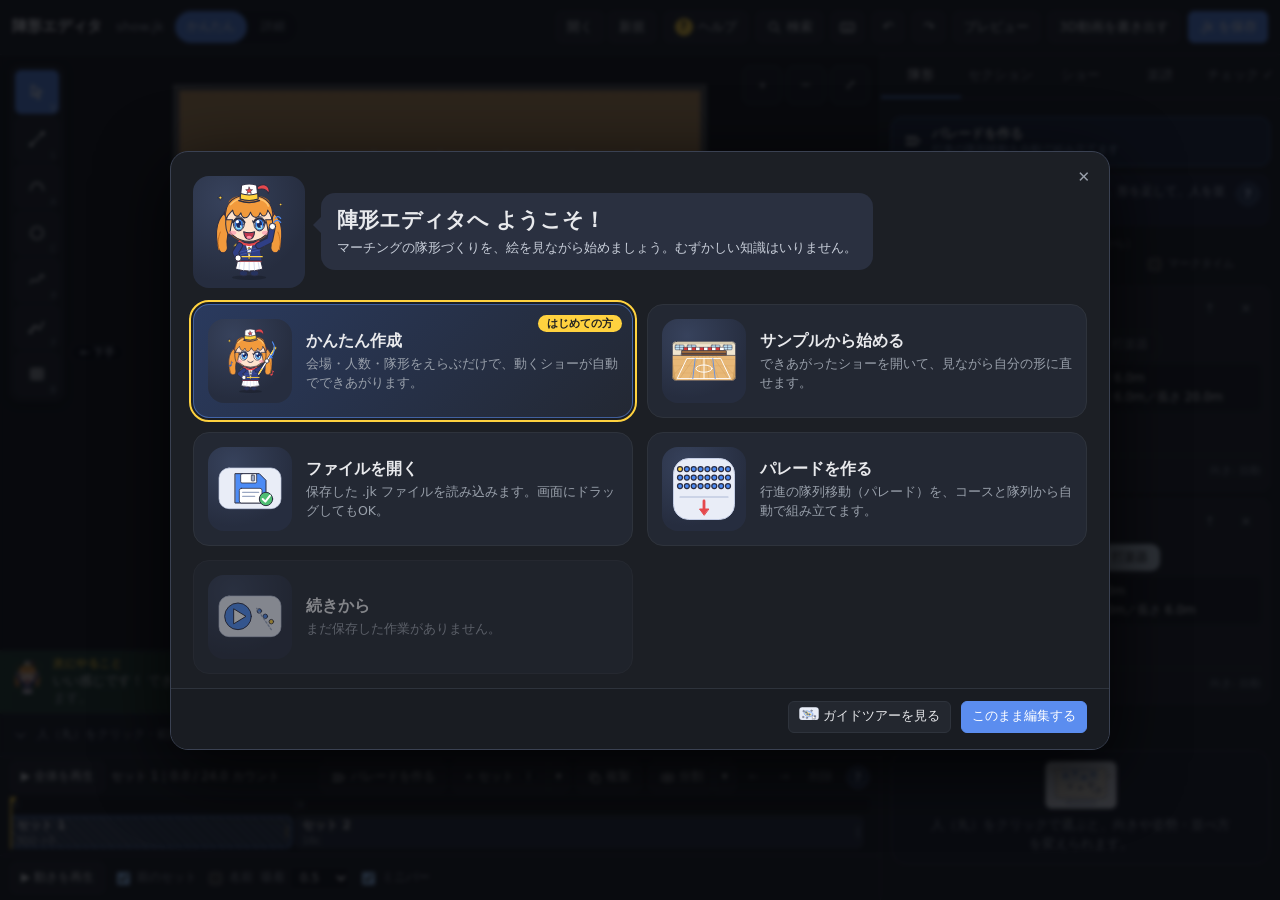
==== docs/index.html @ 0ec70a17 "Merge pull request #8 from daichingale/mobile スマホ対応" ====
<!doctype html>
<html lang="ja"><head><meta charset="utf-8"><meta name="viewport" content="width=device-width,initial-scale=1,viewport-fit=cover,interactive-widget=resizes-content">
<meta name="theme-color" content="#1c1f25"><meta name="color-scheme" content="dark">
<meta name="mobile-web-app-capable" content="yes"><meta name="apple-mobile-web-app-capable" content="yes">
<meta name="apple-mobile-web-app-status-bar-style" content="black-translucent"><meta name="apple-mobile-web-app-title" content="陣形">
<link rel="manifest" href="manifest.webmanifest"><link rel="icon" type="image/png" href="icons/icon-192.png"><link rel="apple-touch-icon" href="icons/apple-touch-icon.png">
<title>陣形エディタ</title>
<script>/* スマホ判定: 画面が狭い（760px以下）か、タッチ端末の横向き（高さ500px以下）なら html.mp を付ける。描画前に決めてちらつきを防ぐ */
(function(){var d=document.documentElement,q='(max-width:760px),(pointer:coarse) and (max-height:500px)',m=window.matchMedia?matchMedia(q):null;
function f(){var on=m?m.matches:innerWidth<=760;d.classList.toggle('mp',on);d.classList.toggle('mp-land',on&&innerWidth>innerHeight);}
f();if(m){if(m.addEventListener)m.addEventListener('change',f);else if(m.addListener)m.addListener(f);}addEventListener('resize',f);addEventListener('orientationchange',f);})();</script>
<style>
:root{--bg:#14161a;--panel:#1c1f25;--panel2:#23272f;--line:#2e333c;--fg:#e8e9ec;--mut:#99a0ab;--acc:#ffd23f;--bad:#ff6b6b;--ok:#6fdc8c;--blue:#5b8def}
*{box-sizing:border-box}
html,body{height:100%}
body{margin:0;background:var(--bg);color:var(--fg);font:13px/1.45 "Hiragino Sans","Noto Sans JP","Yu Gothic",system-ui,sans-serif;display:flex;flex-direction:column;overflow:hidden}
button,select,input,textarea{font:inherit;color:var(--fg)}
button{background:var(--panel2);border:1px solid var(--line);border-radius:6px;padding:4px 10px;cursor:pointer;white-space:nowrap}
button:hover{border-color:#556}
button.pri{background:var(--blue);border-color:var(--blue);color:#fff}
button.ghost{background:none;border-color:transparent;color:var(--mut);padding:2px 6px}
button.ghost:hover{color:var(--fg);border-color:var(--line)}
button[disabled]{opacity:.35;cursor:default}
input,select,textarea{background:#12141a;border:1px solid var(--line);border-radius:5px;padding:3px 6px}
input:focus,select:focus,textarea:focus{outline:none;border-color:var(--blue)}
input.num{width:64px}
label.f{display:flex;flex-direction:column;gap:2px;color:var(--mut);font-size:11px}
header{display:flex;align-items:center;gap:10px;padding:8px 12px;border-bottom:1px solid var(--line);background:var(--panel)}
header h1{font-size:15px;margin:0 6px 0 0;white-space:nowrap}
#fname{color:var(--mut)}
#status{font-size:12px;padding:2px 8px;border-radius:10px;background:#2a2e36;white-space:nowrap}
#status:empty{display:none}
#status.err{background:#3a1f22;color:var(--bad)}
#status.dirty{color:var(--acc)}
.sp{flex:1}
main{flex:1;display:grid;grid-template-columns:minmax(0,1fr) 400px;min-height:0}
#right{background:var(--panel);overflow:auto;min-height:0;border-left:1px solid var(--line);display:flex;flex-direction:column}
.sec-h{display:flex;align-items:center;justify-content:space-between;padding:10px 10px 6px;color:var(--mut);font-size:11px;font-weight:600;letter-spacing:.05em}
#center{display:flex;flex-direction:column;min-width:0;min-height:0}
#canvaswrap{flex:1;position:relative;min-height:0}
#svg{position:absolute;inset:6px;width:calc(100% - 12px);height:calc(100% - 12px);touch-action:none;user-select:none;-webkit-user-select:none}
#svg.drawing{cursor:crosshair}
#cbar{display:flex;gap:8px;align-items:center;padding:6px 10px;border-top:1px solid var(--line);background:var(--panel);font-size:12px;color:var(--mut)}
#cbar label{display:flex;align-items:center;gap:4px;white-space:nowrap}
#info{flex:1;color:var(--fg);overflow:hidden;white-space:nowrap;text-overflow:ellipsis;min-width:0}
.tabs{display:flex;align-items:stretch;border-bottom:1px solid var(--line);position:sticky;top:0;background:var(--panel);z-index:2}
.tabs button{flex:1;border:none;border-radius:0;background:none;padding:8px 2px;color:var(--mut);border-bottom:2px solid transparent}
.tabs button.on{color:var(--fg);border-bottom-color:var(--blue)}
.tabs .tsep{display:flex;align-items:center;padding:0 6px 0 8px;margin-left:4px;border-left:1px solid var(--line);color:#6b7280;font-size:10px;letter-spacing:.08em}
.tabs button.adv{flex:0 0 auto;padding:8px 10px}
.pane{display:none;padding:10px;flex:1;min-height:0}
.pane.on{display:block}
.row{display:flex;gap:8px;align-items:flex-end;flex-wrap:wrap;margin-bottom:8px}
.card{background:var(--panel2);border:1px solid var(--line);border-radius:8px;padding:8px;margin-bottom:8px}
.card.sel{border-color:var(--acc)}
.card.errc{border-color:var(--bad)}
.card.attr{border-style:dashed}
.card .top{display:flex;gap:6px;align-items:center;margin-bottom:6px}
.card .top select{flex:0 0 auto}
.card .top .cnt{flex:1;color:var(--mut);font-size:11px}
.card .top input.grp{flex:1;font-weight:600}
.chips{display:flex;gap:4px;flex-wrap:wrap;margin-bottom:6px}
.chip{font-size:11px;padding:1px 7px;border-radius:9px;border:1px solid var(--line);cursor:pointer;color:var(--mut)}
.chip.on{color:#111;border-color:transparent}
.sum{background:#1a1d23;border-radius:6px;padding:5px 8px;margin-bottom:6px;font-size:12px;line-height:1.55}
.sum .k{color:var(--mut);margin-right:4px}
.sum .mut{color:var(--mut)}
.params{display:grid;grid-template-columns:repeat(4,1fr);gap:6px;margin-bottom:6px}
.params label.f input{width:100%}
.params .pt{grid-column:span 2;display:flex;gap:4px;align-items:flex-end}
.params .pt label.f{flex:1}
.xfc{display:flex;gap:6px;align-items:center;margin-bottom:4px;font-size:12px;background:#2b3140;border-radius:12px;padding:2px 4px 2px 10px}
.xfc .xl{flex:1}
.xfc .stp{display:flex;gap:2px}
.xfc .stp button{padding:0 7px;min-width:24px;line-height:20px;border-radius:10px}
.xfadd{display:flex;gap:4px;margin-bottom:6px}
.opts{display:flex;gap:6px;align-items:flex-end;flex-wrap:wrap}
.note{color:#7f8794;font-size:11px;margin-bottom:4px}
table.t{width:100%;border-collapse:collapse}
table.t td,table.t th{padding:3px 4px;border-bottom:1px solid var(--line);text-align:left}
table.t th{color:var(--mut);font-weight:500;font-size:11px}
table.t input{width:100%}
.pcard{border:1px solid var(--line);border-radius:8px;padding:8px;margin-bottom:10px;background:#1a1d23}
.pcard textarea.score{width:100%;min-height:96px;margin-top:6px;font:12px/1.55 ui-monospace,Menlo,Consolas,monospace;resize:vertical;white-space:pre;tab-size:2}
.tokpal{display:flex;flex-direction:column;gap:3px;margin-top:6px}.tokpal .pg{display:flex;flex-wrap:wrap;align-items:center;gap:3px}.tokpal i{font-style:normal;color:var(--mu,#8a93a0);font-size:11px;width:44px;flex:none;white-space:nowrap}.tokpal button{padding:2px 8px;min-width:26px;height:24px;white-space:nowrap;font:12px ui-monospace,Menlo,Consolas,monospace}
.pstaff{overflow-x:auto;background:#101216;border-radius:6px;margin-top:6px}
.perr{color:#ffb3b3;font-size:12px;margin-top:4px;white-space:pre-wrap}
#code{width:100%;height:calc(100vh - 190px);font:12px/1.5 ui-monospace,Menlo,Consolas,monospace;resize:none;white-space:pre;tab-size:2}
#codeerr{color:var(--bad);font-size:12px;min-height:18px;margin-bottom:6px}
.warn{font-size:12px;padding:5px 7px;border-radius:5px;margin-bottom:4px;background:#2a1f22;cursor:pointer;border-left:3px solid var(--bad)}
.warn:hover{background:#3a2629}
.warn b{color:var(--bad);margin-right:4px}
#errbanner{position:absolute;left:60px;right:12px;top:10px;background:#3a1f22ee;color:#ffb3b3;border:1px solid var(--bad);border-radius:6px;padding:6px 10px;display:none;z-index:3;font-size:12px}
#vprog{width:120px;display:none}
.ind td input{width:64px}
.indrow{display:flex;gap:6px;align-items:center;padding:3px 4px;border-radius:5px;font-size:12px;cursor:pointer}
.indrow.on{background:#26324a}
.indrow b{min-width:34px}
.indrow .d{flex:1;color:var(--mut);overflow:hidden;text-overflow:ellipsis;white-space:nowrap}
.hint{color:var(--mut);font-size:11px;line-height:1.6}
kbd{background:#2a2e36;border-radius:3px;padding:0 4px;font-size:11px}
details.adv{margin:6px 0 0;border-top:1px solid var(--line);padding-top:4px}
details.adv>summary{cursor:pointer;color:var(--mut);font-size:12px;padding:2px 0;list-style:none;display:flex;gap:6px;align-items:center}
details.adv>summary::-webkit-details-marker{display:none}
details.adv>summary::before{content:"▸";font-size:10px;width:10px}
details.adv[open]>summary::before{content:"▾"}
details.adv>summary .dsum{margin-left:auto;color:#7f8794;font-size:11px}
details.adv>div{padding:6px 0 2px}
/* 動き（スライダ） */
.mrow{display:grid;grid-template-columns:62px 1fr 78px 40px;gap:6px;align-items:center;margin-bottom:2px;font-size:12px}
.mrow .ml{color:var(--mut)}
.mrow input[type=range]{width:100%;padding:0;background:none;border:none;accent-color:var(--blue)}
.mrow output{color:var(--fg);font-size:12px;text-align:right;white-space:nowrap}
.mrow button{padding:0 4px;font-size:11px}
.mviz{display:flex;gap:10px;align-items:center;margin:4px 0 6px;font-size:11px;color:var(--mut)}
.mviz svg{display:block}
/* 向き・姿勢 */
.compass{display:grid;grid-template-columns:repeat(3,30px);grid-auto-rows:30px;gap:3px}
.compass button{padding:0;font-size:15px;line-height:1;border-radius:7px}
.compass button.on,.pal button.on,.seg button.on,.fxx button.on{background:var(--blue);border-color:var(--blue);color:#fff}
.compass .mid{display:flex;align-items:center;justify-content:center;color:var(--mut);font-size:10px}
.fxrow{display:flex;gap:14px;align-items:flex-start;flex-wrap:wrap}
.fxx{display:flex;flex-direction:column;gap:3px}
.fxx button{padding:1px 8px;font-size:11px;text-align:left}
.fxl{font-size:11px;color:var(--mut);margin:0 0 3px}
.pal{display:grid;grid-template-columns:repeat(5,52px);gap:3px}
.pal button{display:flex;flex-direction:column;align-items:center;gap:0;padding:2px 0 1px;font-size:10px;line-height:1.2;border-radius:7px}
.pal svg{width:28px;height:28px;stroke:currentColor;fill:none;stroke-width:2;stroke-linecap:round;stroke-linejoin:round}
.seg{display:flex;flex-wrap:wrap;gap:3px;margin-bottom:4px}
.seg button{padding:2px 8px;font-size:11px;border-radius:12px}
.segl{font-size:11px;color:var(--mut);margin:4px 0 2px}
/* キャンバス上のUI */
#tools{position:absolute;left:10px;top:10px;display:flex;flex-direction:column;gap:3px;background:#1c1f25ee;border:1px solid var(--line);border-radius:9px;padding:4px;z-index:3;box-shadow:0 2px 10px #0006}
#tools button{width:34px;height:34px;padding:0;display:flex;flex-direction:column;align-items:center;justify-content:center;font-size:10px;line-height:1.05;border-radius:6px;position:relative}
#tools button svg{width:18px;height:18px;stroke:currentColor;fill:none;stroke-width:1.8;stroke-linecap:round;stroke-linejoin:round}
#tools button .kb{position:absolute;right:2px;bottom:0;font-size:8px;color:#7f8794}
#tools button.on{background:var(--blue);border-color:var(--blue);color:#fff}
#tools button.on .kb{color:#dbe6ff}
#glabel{position:absolute;display:none;background:#000c;color:#fff;border-radius:5px;padding:2px 7px;font-size:12px;pointer-events:none;z-index:5;white-space:nowrap}
/* 選んだ人への操作バー: 画面（フィールド）の外、タイムラインのすぐ上に1行で置く。フィールドは覆わない */
#selbar{flex:0 0 auto;display:flex;align-items:center;gap:4px;min-height:38px;padding:3px 8px 3px 6px;border-top:1px solid var(--line);border-left:3px solid var(--blue);background:#1a1e27;overflow-x:auto;overflow-y:hidden;scrollbar-width:thin;white-space:nowrap}
#selbar.none{border-left-color:transparent}
#selbar .lbl{color:#cfe0ff;font-size:12px;margin:0 4px 0 2px;flex:none;cursor:default}
#selbar .acts{display:flex;align-items:center;gap:3px;flex:1 1 auto;min-width:0}
#selbar.none .acts,#selbar.col .acts{display:none}
#selbar .hintx{display:none;color:var(--mut);font-size:12px;overflow:hidden;text-overflow:ellipsis}
#selbar.none .hintx,#selbar.col .hintx.c{display:inline}
#selbar .ib{width:32px;height:30px;padding:0;display:inline-flex;align-items:center;justify-content:center;border-radius:7px;flex:none;position:relative;gap:0}
#selbar .ib svg{width:17px;height:17px;stroke:currentColor;fill:none;stroke-width:1.8;stroke-linecap:round;stroke-linejoin:round;pointer-events:none}
#selbar .ib .ic{pointer-events:none}
#selbar .ib.dd{width:46px;gap:1px}
#selbar .ib.dd::after{content:"";width:0;height:0;border:3.5px solid transparent;border-top:4.5px solid #8b94a6;border-bottom:0;margin-left:1px;margin-top:1px}
#selbar .ib.dd.open{background:#2b3345;border-color:var(--blue)}
#selbar .ib.tg{width:24px;height:26px;background:none;border-color:transparent;color:var(--mut)}
#selbar .ib.tg svg{transition:transform .15s}
#selbar.col .ib.tg svg{transform:rotate(-90deg)}
#selbar .ib.dg{color:#ff9d9d}
#selbar .vs{width:1px;height:18px;background:var(--line);margin:0 3px;flex:none}
#selbar .sp{flex:1}
#selbar .qh{order:99;margin-left:auto;flex:none}
#selbar .arrs{display:flex;gap:3px}
#selbar.narrow .arrs,#selbar:not(.narrow) #selarr{display:none}
#selbar button[disabled]{opacity:.35}
#selbar.narrow{gap:2px}
#selbar.narrow .acts{gap:2px}
#selbar.narrow .ib{width:28px}
#selbar.narrow .ib.dd{width:38px}
#selbar.narrow .ib.tg{width:22px}
#selbar.narrow .vs{margin:0 1px}
#selbar.narrow .lbl{font-size:11.5px;margin:0 2px 0 0}
#selbar.narrow .lbl .u{display:none}
#tltime{min-width:0;overflow:hidden;text-overflow:ellipsis;white-space:nowrap}
#pop,#whopop,#ctx{position:absolute;display:none;background:#1c1f25;border:1px solid #3a4152;border-radius:9px;padding:8px;z-index:20;box-shadow:0 6px 24px #000a}
#ctx{position:fixed;min-width:170px;padding:4px}
#pop{position:fixed;max-width:calc(100vw - 16px)}
#ctx .mi{display:block;width:100%;text-align:left;border:none;background:none;padding:5px 10px;border-radius:5px}
#ctx .mi:hover{background:#2b3140}
#ctx .mi[disabled]{opacity:.35}
#ctx .mh{color:var(--mut);font-size:11px;padding:3px 10px}
#ctx .ms{height:1px;background:var(--line);margin:3px 0}
#ctx .arr{display:flex;flex-wrap:wrap;gap:4px;padding:4px 8px;max-width:240px}
#ctx .pw{padding:4px 8px}
#whopop{min-width:220px}
#whopop .chips{margin-bottom:8px}
#whopop .chip{font-size:12px;padding:2px 9px}
/* タイムライン */
#timeline{border-top:1px solid var(--line);background:var(--panel);padding:4px 10px 6px}
#tlbar{display:flex;align-items:center;gap:6px;margin-bottom:4px;font-size:12px;color:var(--mut)}
#tlbar .vs{width:1px;height:16px;background:var(--line);margin:0 2px}
#tltime{color:var(--fg);min-width:150px}
#tltrack{position:relative;height:52px;overflow:hidden;user-select:none;-webkit-user-select:none;touch-action:none}
#tlruler{position:absolute;left:0;right:0;top:0;height:16px;cursor:col-resize;background:#16181d;border-radius:4px}
#tlruler .tk{position:absolute;top:2px;font-size:9px;color:#6b7280;border-left:1px solid #444b57;padding-left:2px;height:12px;line-height:12px;pointer-events:none}
#playhead{position:absolute;top:0;bottom:0;width:2px;margin-left:-1px;background:var(--acc);pointer-events:none;z-index:3}
#playhead::before{content:"";position:absolute;top:0;left:-5px;border:6px solid transparent;border-top:8px solid var(--acc);border-bottom:0}
.tlb{position:absolute;top:19px;height:32px;border-radius:5px;background:#2b3140;border:1px solid #3a4152;overflow:hidden;cursor:pointer;padding:1px 6px 0;font-size:11px;line-height:1.3;white-space:nowrap}
.tlb.cur{border-color:var(--blue);background:#26324a}
.tlb b{font-size:12px}
.tlb .m{color:var(--mut);font-size:10px}
.tlb .w{color:var(--bad);font-size:10px;margin-left:3px}
.tlb .hold{position:absolute;right:0;top:0;bottom:0;background:repeating-linear-gradient(45deg,#ffffff2e 0 3px,transparent 3px 6px);pointer-events:none}
.tlb .edge{position:absolute;right:0;top:0;bottom:0;width:9px;cursor:ew-resize;z-index:2}
.tlb .edge::after{content:"";position:absolute;right:3px;top:9px;bottom:9px;width:2px;border-radius:1px;background:#7f8ba3;opacity:.55}
.tlb .edge:hover,.tlb .edge.on{background:#5b8def66}
.tlb .edge:hover::after{opacity:1;background:#cfe0ff}
.tlb .hedge{width:7px}
.tlb .hedge::after{background:#d6b25e}
#tltip{position:fixed;display:none;z-index:200;background:#0b0d12;color:#fff;border:1px solid var(--blue);border-radius:6px;padding:2px 9px;font-size:13px;font-weight:600;pointer-events:none;white-space:nowrap;box-shadow:0 3px 12px #000a}
#qsedit{position:fixed;z-index:150;background:#1c1f25;border:1px solid #3a4152;border-radius:10px;padding:10px 12px;box-shadow:0 8px 28px #000c;display:grid;gap:7px;min-width:210px}
#qsedit .qh2{font-weight:600;font-size:12px;color:#cfe0ff}
#qsedit label{display:flex;align-items:center;justify-content:space-between;gap:10px;font-size:12px;color:var(--mut)}
#qsedit label.off{opacity:.45}
#qsedit input{width:84px;padding:4px 6px;text-align:right}
#qsedit input.bad{border-color:var(--bad);background:#3a1f22}
#qsedit .qbt{display:flex;justify-content:flex-end;gap:6px;margin-top:2px}
.splitbtn{display:inline-flex}
.splitbtn #addset{border-top-right-radius:0;border-bottom-right-radius:0;border-right:none}
.splitbtn #addset small{margin-left:5px;font-size:10px;color:var(--mut);border:1px solid #3a4152;border-radius:8px;padding:0 5px;background:#15181e}
.splitbtn #addset small:empty{display:none}
.splitbtn .caret{border-top-left-radius:0;border-bottom-left-radius:0;padding:4px 7px}
.arrpop{display:grid;grid-template-columns:repeat(3,64px);gap:5px;margin-top:6px}
.arrpop button{display:flex;flex-direction:column;align-items:center;gap:2px;padding:5px 2px;font-size:11px}
.arrpop svg{width:22px;height:22px;stroke:currentColor;fill:none;stroke-width:1.8;stroke-linecap:round;stroke-linejoin:round}
/* モーダル */
#modalbg{position:fixed;inset:0;background:#0009;display:none;align-items:center;justify-content:center;z-index:100}
#modal{background:var(--panel);border:1px solid #3a4152;border-radius:10px;padding:16px 18px;min-width:300px;max-width:460px;box-shadow:0 10px 40px #000c}
#modal .mt{font-weight:600;margin-bottom:8px}
#modal .mb{color:var(--fg);white-space:pre-wrap;margin-bottom:14px}
#modal .mbt{display:flex;gap:8px;justify-content:flex-end}
.projectstate[hidden]{display:none}
.projectstate{display:flex;flex-wrap:wrap;gap:4px 10px;color:var(--mut);font-size:11px}
.project-dialog{width:min(460px,calc(100% - 24px));max-height:calc(100% - 24px);overflow:auto;border:1px solid var(--line);border-radius:10px;background:var(--panel);color:var(--fg);padding:16px}
.project-dialog::backdrop{background:#0009}
.project-dialog h2{font-size:16px;margin:0 0 12px}
.project-dialog h3{font-size:13px;margin:12px 0 6px}
.project-dialog label{display:grid;gap:4px;margin:8px 0}
.project-dialog input,.project-dialog textarea{width:100%;padding:6px}
.project-dialog textarea{min-height:62px;resize:vertical}
.project-dialog output{display:block;margin-top:6px;color:var(--acc)}
.project-dialog footer{display:flex;justify-content:flex-end;margin-top:12px}
.project-dialog li{margin:6px 0;overflow-wrap:anywhere}
.project-dialog li button{white-space:normal;text-align:left}
.project-actions{display:flex;gap:6px;flex-wrap:wrap}
#localbtns{display:flex;flex-wrap:wrap;gap:4px}
/* スマホ（幅760px以下）の配置は src/mobile.css に移した */
/* __UX_CSS_BEGIN__ */
/* ===== 初心者向けUI（かんたんモード・ようこそ・ウィザード・ツアー・ヘルプ） ===== */
:root{--card:#232833;--card2:#2a3040;--soft:#2b3345;--acc2:#ffe27a;--r:12px;--tr:.16s ease}
.ic{display:inline-block;vertical-align:middle;flex:none}
.ic.ph{color:#8a94a6}
.ic.fb svg{width:100%;height:100%;stroke:currentColor;fill:none;stroke-width:2;stroke-linecap:round;stroke-linejoin:round}
button,summary,.chip,.wcard{transition:background var(--tr),border-color var(--tr),color var(--tr),transform var(--tr),box-shadow var(--tr)}
:focus-visible{outline:2px solid var(--acc);outline-offset:2px}
.sr{position:absolute;width:1px;height:1px;overflow:hidden;clip:rect(0 0 0 0)}

/* --- ヘッダー --- */
.modesw{display:inline-flex;border:1px solid var(--line);border-radius:999px;padding:2px;background:#15181e;gap:2px}
.modesw button{border:none;background:none;border-radius:999px;padding:3px 12px;color:var(--mut);font-size:12px}
.modesw button.on{background:var(--blue);color:#fff}
#helpbtn,#homebtn{display:inline-flex;align-items:center;gap:5px}
#helpbtn .q{display:inline-grid;place-items:center;width:18px;height:18px;border-radius:50%;background:var(--acc);color:#222;font-weight:700;font-size:12px}
header{flex-wrap:wrap;gap:6px 8px}

/* --- かんたんモード --- */
body.easy .tabs button[data-p="pcode"],body.easy .tabs .tsep,body.easy #drafthistory,body.easy #projectsync,body.easy #vcam,body.easy #projectstate,
body.easy details.adv[data-dk$=":num"],body.easy #pset .params,body.easy #psec td:first-child,body.easy #psec th:first-child,
body.easy #pshow .hint,body.easy #pshow [data-adv],body.easy #pset > .hint{display:none!important}
body.easy button{min-height:32px}
body.easy #tools button{width:44px;height:44px}
body.easy .tabs button{padding:11px 4px}
body.easy .chip{padding:4px 11px;font-size:12px}
body.easy #selbar .ib{min-height:36px;height:36px}
body.easy #selbar:not(.narrow) .ib.dd{width:52px}
body.easy #selbar.narrow .ib.dd{width:42px}
body.easy .card .top button.ghost{min-width:30px;min-height:30px}
body.easy .compass{grid-template-columns:repeat(3,38px);grid-auto-rows:38px}
body:not(.easy) #nextbar{display:none}
body.easy .advonly{display:none}

/* --- 次にやること --- */
#nextbar{display:flex;align-items:center;gap:10px;padding:6px 12px;border-top:1px solid var(--line);background:linear-gradient(90deg,#26304a,#1f2430);min-height:48px}
#nextbar .nb-ic{flex:none}
#nextbar .nb-t{flex:1;min-width:0;line-height:1.35}
#nextbar .nb-t b{display:block;font-size:11px;color:var(--acc);letter-spacing:.06em}
#nextbar .nb-m{font-size:13px;color:var(--fg)}
#nextbar .nb-b{display:flex;gap:6px;flex-wrap:wrap;justify-content:flex-end}
#nextbar.warn{background:linear-gradient(90deg,#4a2a30,#2a2024)}
#nextbar.ok{background:linear-gradient(90deg,#254033,#1f2a28)}

/* --- 会場ラベル（上手・下手・客席） --- */
#sides{position:absolute;inset:6px;pointer-events:none;z-index:1;display:none}
#sides.on{display:block}
#sides span{position:absolute;font-size:11px;color:#dfe6f3;background:#0a0d14b0;border:1px solid #ffffff22;border-radius:999px;padding:1px 9px;white-space:nowrap}
#sides .l{left:64px;top:50%;transform:translateY(-50%)}
#sides .r{right:6px;top:50%;transform:translateY(-50%)}
#sides .b{left:50%;bottom:6px;transform:translateX(-50%)}
#zoomctl{position:absolute;right:10px;top:10px;display:flex;gap:4px;z-index:3}
#zoomctl button{width:32px;height:32px;padding:0;border-radius:8px;background:#1c1f25ee}
body.easy #zoomctl button{width:40px;height:40px}

/* --- ダイアログ共通 --- */
dialog.uxdlg{border:1px solid #3a4152;border-radius:18px;background:var(--panel);color:var(--fg);padding:0;box-shadow:0 18px 70px #000c;max-width:calc(100vw - 20px);max-height:calc(100vh - 20px);width:min(940px,calc(100vw - 20px));overflow:hidden}
dialog.uxdlg[open]{display:flex;flex-direction:column;animation:uxin .22s ease}
dialog.uxdlg::backdrop{background:#05070bcc;backdrop-filter:blur(2px)}
@keyframes uxin{from{opacity:0;transform:translateY(10px) scale(.985)}to{opacity:1;transform:none}}
.ux-head{display:flex;align-items:center;gap:14px;padding:16px 22px 10px}
.ux-head h2{margin:0;font-size:20px;line-height:1.3}
.ux-head p{margin:2px 0 0;color:var(--mut);font-size:13px}
.ux-head .x{margin-left:auto;align-self:flex-start}
.uxdlg .x.abs{position:absolute;right:12px;top:10px;z-index:2;font-size:15px}
.ux-body{padding:8px 22px 14px;overflow:auto;flex:1;min-height:0}
.ux-foot{display:flex;align-items:center;gap:10px;padding:12px 22px 16px;border-top:1px solid var(--line);background:#191c22}
.ux-foot .sp{flex:1}
.bigbtn{padding:9px 20px;font-size:14px;border-radius:10px;min-height:40px}
.illu{display:grid;place-items:center;background:radial-gradient(circle at 30% 20%,#37425c,#262d3f 70%);border-radius:16px;flex:none}

/* --- ようこそ --- */
.wcards{display:grid;grid-template-columns:repeat(2,minmax(0,1fr));gap:14px}
.wcard{display:flex;gap:14px;align-items:center;text-align:left;padding:14px;border-radius:16px;background:var(--card);border:1px solid var(--line);white-space:normal;color:var(--fg);min-height:116px;position:relative}
.wcard:hover:not([disabled]){border-color:#5b8def;background:var(--card2);transform:translateY(-2px);box-shadow:0 8px 22px #0006}
.wcard.main{border-color:#5b8def88;background:linear-gradient(135deg,#2a3a5e,#232833)}
.wcard .illu{width:84px;height:84px}
.wcard h3{margin:0 0 3px;font-size:16px}
.wcard p{margin:0;color:var(--mut);font-size:12.5px;line-height:1.5}
.wcard .badge{position:absolute;right:10px;top:10px;background:var(--acc);color:#222;font-size:11px;font-weight:700;border-radius:999px;padding:1px 9px}
.wcard[disabled]{opacity:.5}
.welhead{display:flex;gap:16px;align-items:center;padding:6px 0 16px}
.welhead .bubble{background:var(--card2);border-radius:14px;padding:12px 16px;position:relative}
.welhead .bubble::before{content:"";position:absolute;left:-8px;top:24px;border:8px solid transparent;border-right-color:var(--card2);border-left:0}
.welhead h2{margin:0 0 3px;font-size:21px}.welhead p{margin:0;color:#c9cfda}

/* --- サンプルギャラリー --- */
.exgrid{display:grid;grid-template-columns:repeat(auto-fill,minmax(210px,1fr));gap:12px}
.excard{padding:8px 8px 10px;border-radius:14px;background:var(--card);border:1px solid var(--line);text-align:left;white-space:normal;display:flex;flex-direction:column;gap:6px;color:var(--fg)}
.excard:hover{border-color:#5b8def;transform:translateY(-2px);background:var(--card2)}
.excard .th{aspect-ratio:3/2;background:#10131a;border-radius:10px;overflow:hidden;display:grid;place-items:center}
.excard .th svg{width:100%;height:100%}
.excard b{font-size:13.5px}.excard span{font-size:11.5px;color:var(--mut);line-height:1.45}
.excard .th.load{color:var(--mut);font-size:11px}

/* --- ウィザード --- */
.wz-dots{display:flex;gap:8px;align-items:center}
.wz-dots i{width:10px;height:10px;border-radius:50%;background:#3a4152;transition:all .2s}
.wz-dots i.on{background:var(--blue);width:26px;border-radius:6px}
.wz-dots i.done{background:#6fdc8c}
.wz-steplab{font-size:12px;color:var(--mut);margin-left:6px}
.opts-grid{display:grid;gap:12px}
.g4{grid-template-columns:repeat(4,minmax(0,1fr))}.g3{grid-template-columns:repeat(3,minmax(0,1fr))}.g2{grid-template-columns:repeat(2,minmax(0,1fr))}
.pick{display:flex;flex-direction:column;align-items:center;gap:6px;padding:12px 8px;border-radius:16px;background:var(--card);border:2px solid transparent;text-align:center;white-space:normal;color:var(--fg);position:relative}
.pick:hover{background:var(--card2);transform:translateY(-2px)}
.pick[aria-checked="true"],.pick.on{border-color:var(--blue);background:#27365a;box-shadow:0 0 0 3px #5b8def33}
.pick b{font-size:14px}.pick span.d{font-size:11.5px;color:var(--mut);line-height:1.45}
.pick .illu{width:100%;aspect-ratio:4/3;max-height:130px}
.pick .chk{position:absolute;right:8px;top:8px;width:22px;height:22px;border-radius:50%;background:var(--blue);color:#fff;display:none;place-items:center;font-size:13px}
.pick[aria-checked="true"] .chk,.pick.on .chk{display:grid}
.presets{display:grid;grid-template-columns:repeat(4,minmax(0,1fr));gap:10px;margin-bottom:12px}
.presets .pick{flex-direction:row;text-align:left;padding:8px 10px;gap:8px}
.presets .pick .illu{width:44px;height:44px;border-radius:12px}
.presets .pick b{display:block;font-size:13px}
.igroup{margin:12px 0 4px;font-size:12px;color:var(--mut);letter-spacing:.05em;font-weight:600}
.igrid{display:grid;grid-template-columns:repeat(auto-fill,minmax(128px,1fr));gap:8px}
.icell{display:flex;flex-direction:column;align-items:center;gap:2px;padding:8px 6px 6px;border-radius:14px;background:var(--card);border:1px solid var(--line);text-align:center}
.icell.has{border-color:var(--blue);background:#27365a}
.icell .nm{font-size:11.5px;line-height:1.25;min-height:29px;display:flex;align-items:center}
.icell .illu{width:52px;height:52px;border-radius:12px}
.stp{display:flex;align-items:center;gap:6px;margin-top:2px}
.stp button{width:30px;height:30px;padding:0;border-radius:50%;font-size:16px;line-height:1}
.stp output{min-width:24px;font-weight:700;font-size:15px;text-align:center}
.totalbar{position:sticky;bottom:0;margin-top:12px;display:flex;align-items:center;gap:10px;padding:8px 12px;background:#202637f2;border:1px solid var(--line);border-radius:12px;font-size:13px}
.totalbar b{font-size:18px;color:var(--acc)}
.totalbar span{white-space:nowrap}
.totalbar #wzsecs{white-space:normal;flex:1;text-align:right}
.flowstrip{display:flex;gap:8px;align-items:stretch;padding:10px;border-radius:14px;background:#191d27;border:1px dashed #3a4152;min-height:118px;margin-bottom:12px;overflow-x:auto}
.flowstrip .empty{margin:auto;color:var(--mut);font-size:13px}
.flowitem{flex:0 0 118px;display:flex;flex-direction:column;gap:3px;background:var(--card);border-radius:12px;padding:5px;border:1px solid var(--line);position:relative;cursor:grab}
.flowitem.drag{opacity:.4}.flowitem.over{border-color:var(--acc)}
.flowitem .th{aspect-ratio:3/2;background:#10131a;border-radius:8px}
.flowitem .th svg{width:100%;height:100%}
.flowitem .no{position:absolute;left:-6px;top:-6px;width:22px;height:22px;border-radius:50%;background:var(--acc);color:#222;font-weight:700;display:grid;place-items:center;font-size:12px}
.flowitem .nm{font-size:11.5px;text-align:center}
.flowitem .mv{display:flex;justify-content:center;gap:2px}.flowitem .mv button{padding:0 6px;min-height:22px;font-size:11px}
.fgrid{display:grid;grid-template-columns:repeat(auto-fill,minmax(132px,1fr));gap:10px}
.fcard{display:flex;flex-direction:column;gap:4px;padding:6px;border-radius:14px;background:var(--card);border:2px solid transparent;text-align:center;white-space:normal;color:var(--fg);position:relative}
.fcard:hover{background:var(--card2);transform:translateY(-2px)}
.fcard.on{border-color:var(--blue);background:#27365a}
.fcard .th{aspect-ratio:3/2;background:#10131a;border-radius:9px;overflow:hidden}
.fcard .th svg{width:100%;height:100%}
.fcard b{font-size:12.5px;display:flex;gap:4px;align-items:center;justify-content:center}
.fcard small{font-size:10.5px;color:var(--mut);line-height:1.35}
.fcard .no{position:absolute;right:6px;top:6px;width:22px;height:22px;border-radius:50%;background:var(--blue);color:#fff;font-weight:700;display:none;place-items:center;font-size:12px;z-index:1}
.fcard.on .no{display:grid}
.bpmbox{display:flex;gap:22px;align-items:center;flex-wrap:wrap;padding:14px;border-radius:16px;background:var(--card)}
.bpmnum{font-size:56px;font-weight:800;line-height:1;color:var(--acc);min-width:150px;text-align:center}
.bpmnum small{font-size:14px;color:var(--mut);display:block;font-weight:400}
.bpmbox input[type=range]{width:100%;height:34px;accent-color:var(--blue);padding:0;background:none;border:none}
.bpmbox>div:nth-child(2){flex:2 1 320px}
.pulse{width:26px;height:26px;border-radius:50%;background:var(--acc);animation:pulse var(--bt,.5s) ease-in-out infinite alternate}
@keyframes pulse{from{transform:scale(.6);opacity:.5}to{transform:scale(1);opacity:1}}
.cntpick{display:grid;grid-template-columns:repeat(4,minmax(0,1fr));gap:10px;margin-top:10px}
.cntpick .pick{padding:10px 6px}.cntpick .pick b{font-size:22px}
.sumcard{display:grid;grid-template-columns:auto 1fr;gap:6px 14px;background:var(--card);border-radius:14px;padding:12px 16px;font-size:13px}
.sumcard dt{color:var(--mut)}.sumcard dd{margin:0}
.minis{display:flex;gap:6px;flex-wrap:wrap}.minis .th{width:76px;aspect-ratio:3/2;background:#10131a;border-radius:6px;overflow:hidden}.minis .th svg{width:100%;height:100%}
.nameinp{width:100%;font-size:16px;padding:8px 10px;border-radius:10px}
.mascot-say{display:flex;gap:12px;align-items:center;margin-bottom:12px;color:#d6dbe6;font-size:13.5px}
.mascot-say .bubble{background:var(--card2);padding:8px 14px;border-radius:14px}
.wzerr{color:#ffb3b3;background:#3a1f22;border-radius:10px;padding:8px 12px;margin-top:10px;font-size:13px}
.working{display:grid;place-items:center;gap:10px;padding:40px 0;text-align:center}
.working .ic{animation:bob 1s ease-in-out infinite alternate}
@keyframes bob{from{transform:translateY(0)}to{transform:translateY(-8px)}}

/* --- ポップオーバー（隊形パレット・楽器） --- */
.uxpop{position:fixed;z-index:60;background:#1d212b;border:1px solid #3d4559;border-radius:14px;padding:12px;box-shadow:0 12px 40px #000b;max-height:min(78vh,640px);overflow:auto;animation:uxin .14s ease}
.uxpop h4{margin:2px 2px 8px;font-size:12px;color:var(--mut);letter-spacing:.05em}
.uxpop h4:not(:first-child){margin-top:14px}
.pgrid{display:grid;grid-template-columns:repeat(3,minmax(0,1fr));gap:8px}
.pgrid.w4{grid-template-columns:repeat(4,minmax(0,1fr))}
.pbtn{display:flex;flex-direction:column;align-items:center;gap:3px;padding:8px 4px;border-radius:12px;background:var(--card);border:1px solid var(--line);font-size:12px;white-space:normal;text-align:center;line-height:1.3}
.pbtn:hover:not([disabled]),.pbtn:focus-visible{border-color:var(--blue);background:#27365a}
.pbtn.on{border-color:var(--blue);background:#27365a}
.pbtn .th{width:100%;aspect-ratio:3/2;background:#10131a;border-radius:8px;overflow:hidden}.pbtn .th svg{width:100%;height:100%}
.pbtn small{color:var(--mut);font-size:10.5px}

/* --- アイコンボタン列（向き・姿勢…） --- */
.irow{display:flex;flex-wrap:wrap;gap:5px;margin-bottom:6px}
.ibtn{display:flex;flex-direction:column;align-items:center;gap:1px;padding:4px 4px 3px;min-width:54px;border-radius:10px;font-size:10.5px;line-height:1.2;white-space:normal}
.ibtn.on{background:var(--blue);border-color:var(--blue);color:#fff}
.ibtn .ic{color:inherit}
body.easy .ibtn{min-width:62px;padding:6px 4px 4px;font-size:11px}
.fxl{display:flex;align-items:center;gap:6px}

/* --- セクション表 --- */
.instbtn{display:flex;align-items:center;gap:8px;padding:4px 10px 4px 5px;border-radius:12px;flex:1;min-width:0;text-align:left}
.instbtn .nm{overflow:hidden;text-overflow:ellipsis}
.instbtn .cv{margin-left:auto;color:var(--mut)}
select.hidsel{position:absolute;opacity:0;pointer-events:none;width:1px;height:1px}
.nstep{display:inline-flex;align-items:center;gap:2px}
.nstep button{width:26px;height:26px;padding:0;border-radius:50%}
.cardgrid{display:grid;gap:8px;grid-template-columns:repeat(2,minmax(0,1fr));margin-bottom:10px}
.cardgrid.g4c{grid-template-columns:repeat(4,minmax(0,1fr))}
.cardgrid .pick{padding:8px 4px;gap:4px;border-radius:12px}
.cardgrid .pick .illu{aspect-ratio:1;max-height:64px;width:64px}
.cardgrid .pick b{font-size:12px}
.lbl-s{font-size:11px;color:var(--mut);margin:8px 0 4px;font-weight:600;letter-spacing:.04em}

/* --- ペインの見出し・？ボタン --- */
.ph{display:flex;align-items:flex-start;gap:8px;margin:-2px 0 10px;padding:8px 10px;border-radius:10px;background:#20263a;color:#c9d2e6;font-size:12px;line-height:1.5}
.ph .t{flex:1}
.qh{display:inline-grid;place-items:center;width:20px;height:20px;border-radius:50%;padding:0!important;min-height:20px!important;background:#33415f;border:1px solid #4a5a82;color:#cfe0ff;font-size:12px;font-weight:700;line-height:1;vertical-align:middle;flex:none}
.qh:hover{background:var(--blue);color:#fff}
body.easy .qh{width:24px;height:24px}

/* --- 空の状態 --- */
.empty-state{display:flex;flex-direction:column;align-items:center;gap:6px;text-align:center;padding:18px 12px;border-radius:16px;background:#1c202b;border:1px dashed #3a4152;margin:6px 0 12px}
.empty-state b{font-size:14px}.empty-state p{margin:0 0 4px;color:var(--mut);font-size:12.5px;line-height:1.55;max-width:300px}

/* --- チェック（やさしい文） --- */
.fw{display:flex;gap:10px;padding:10px;border-radius:12px;background:#262029;border:1px solid #4a2c33;margin-bottom:8px}
.fw.t-大股{background:#2a2820;border-color:#4a4328}.fw.t-場外{background:#2a2420;border-color:#4a3828}.fw.t-拍子{background:#212535;border-color:#33406a}
.fw .ic{color:#ffb3b3}
.fw .b{flex:1;min-width:0}.fw .b b{display:block;font-size:13.5px}.fw .b p{margin:3px 0;font-size:12.5px;line-height:1.55}
.fw .tip{color:var(--mut);font-size:11.5px}.fw .raw{color:#7f8794;font-size:10.5px;margin-top:2px}
.fw .acts{display:flex;gap:6px;flex-wrap:wrap;margin-top:6px}
.fw .acts button{font-size:12px}
.allok{display:flex;gap:12px;align-items:center;padding:14px;border-radius:14px;background:#1f3328;color:#a8f0bd}

/* --- トースト --- */
#toasts{position:fixed;right:14px;bottom:14px;display:flex;flex-direction:column;gap:8px;z-index:200;align-items:flex-end;pointer-events:none;max-width:min(420px,calc(100vw - 20px))}
@media (max-width:760px){#toasts{left:50%;right:auto;transform:translateX(-50%);align-items:center;bottom:18px}}
.toast{display:flex;align-items:center;gap:10px;background:#242a38;border:1px solid #455070;border-left:4px solid var(--ok);border-radius:12px;padding:9px 16px;box-shadow:0 8px 28px #000a;font-size:13px;animation:uxin .2s ease;pointer-events:auto;max-width:min(92vw,520px)}
.toast.err{border-left-color:var(--bad)}.toast.info{border-left-color:var(--blue)}
.toast.out{opacity:0;transform:translateY(8px);transition:all .25s}

/* --- ツアー --- */
#tourov{position:fixed;inset:0;z-index:150;display:none}
#tourov.on{display:block}
#tourshield{position:absolute;inset:0}
#tourhole{position:fixed;border-radius:12px;box-shadow:0 0 0 100vmax #070a10b8;outline:3px solid var(--acc);outline-offset:0;transition:all .28s ease;pointer-events:none}
#tourbub{position:fixed;width:min(360px,calc(100vw - 20px));background:#222838;border:1px solid #5a6a96;border-radius:16px;padding:14px 16px 12px;box-shadow:0 14px 48px #000d;transition:left .28s ease,top .28s ease;display:flex;flex-direction:column;gap:8px}
#tourbub .row1{display:flex;gap:12px;align-items:flex-start}
#tourbub h3{margin:0 0 3px;font-size:15px}
#tourbub p{margin:0;font-size:13px;line-height:1.6;color:#dbe1ee}
#tourbub .ctl{display:flex;align-items:center;gap:6px;margin-top:2px}
#tourbub .ctl .sp{flex:1}
#tourbub .dots{display:flex;gap:5px}#tourbub .dots i{width:7px;height:7px;border-radius:50%;background:#4a5470}#tourbub .dots i.on{background:var(--acc)}
#tourbub .arrow{position:absolute;width:14px;height:14px;background:#222838;border:1px solid #5a6a96;border-right:0;border-bottom:0;transform:rotate(45deg)}

/* --- ヘルプ --- */
dialog.uxdlg.help{width:min(980px,calc(100vw - 20px));height:min(700px,calc(100vh - 20px))}
.help-wrap{display:grid;grid-template-columns:260px 1fr;flex:1;min-height:0}
.help-nav{overflow:auto;border-right:1px solid var(--line);padding:10px;background:#191c22}
.help-nav button{display:flex;align-items:center;gap:10px;width:100%;text-align:left;border:1px solid transparent;background:none;border-radius:12px;padding:6px 8px;margin-bottom:3px;white-space:normal}
.help-nav button:hover{background:#252b3a}.help-nav button.on{background:#27365a;border-color:#5b8def66}
.help-nav .sep{font-size:11px;color:var(--mut);margin:10px 6px 4px;letter-spacing:.05em}
.help-main{overflow:auto;padding:18px 24px}
.help-main h3{font-size:20px;margin:0 0 6px}
.help-hero{display:flex;gap:16px;align-items:center;margin-bottom:12px}
.help-hero .illu{width:120px;height:120px}
.help-main ol{padding-left:0;list-style:none;counter-reset:s;margin:12px 0}
.help-main ol li{counter-increment:s;display:flex;gap:10px;margin:8px 0;line-height:1.65;font-size:14px}
.help-main ol li::before{content:counter(s);flex:none;width:24px;height:24px;border-radius:50%;background:var(--blue);color:#fff;display:grid;place-items:center;font-size:12px;font-weight:700;margin-top:2px}
.help-tip{background:#2a2e1f;border-left:3px solid var(--acc);border-radius:8px;padding:8px 12px;margin:6px 0;font-size:13px;color:#eadfb0}
.glos{display:grid;grid-template-columns:200px 1fr;gap:0;font-size:13.5px}
.glos dt{padding:9px 8px;border-bottom:1px solid var(--line);font-weight:700;color:var(--acc2)}.glos dd{margin:0;padding:9px 8px;border-bottom:1px solid var(--line);line-height:1.6}

@media (max-width:1100px){
  .g4{grid-template-columns:repeat(2,minmax(0,1fr))}
}
@media (max-width:760px){
  .wcards,.g3,.g2{grid-template-columns:minmax(0,1fr)}
  .help-wrap{grid-template-columns:1fr}.help-nav{max-height:150px;border-right:0;border-bottom:1px solid var(--line)}
  .cntpick{grid-template-columns:repeat(2,minmax(0,1fr))}
  .glos{grid-template-columns:1fr}
  #nextbar{flex-wrap:wrap}
}
@media (pointer:coarse){
  button{min-height:36px}
  #tools button{width:46px;height:46px}
  .tabs button{padding:12px 4px}
}
@media (prefers-reduced-motion:reduce){
  *,*::before,*::after{animation-duration:.001ms!important;animation-iteration-count:1!important;transition-duration:.001ms!important;scroll-behavior:auto!important}
}

/* ===== キーボードショートカット・コマンドパレット・人の削除/追加（src/shortcuts.js） ===== */
.kc{display:inline-block;min-width:20px;padding:1px 6px;border:1px solid #4a5268;border-bottom-width:2px;border-radius:5px;background:linear-gradient(#343c50,#272d3c);color:#eef1f8;font:600 11px/1.5 ui-monospace,SFMono-Regular,Menlo,Consolas,"Noto Sans JP",monospace;text-align:center;white-space:nowrap;box-shadow:0 1px 0 #0007}
.kc-s{min-width:0;padding:0 4px;font-size:10px;line-height:1.45}
.kcs{display:inline-flex;align-items:center;gap:3px;vertical-align:middle}
.kcs i{font-style:normal;color:#7f8794;font-size:10px}
.kcs-s .kc{padding:0 4px;font-size:10px}
i.or{font-style:normal;color:#6b7280;margin:0 5px;font-size:11px}
.nokey{color:#6b7280;font-size:11px}
.sci{display:inline-block;vertical-align:middle;flex:none}
header .scbtn{display:inline-flex;align-items:center;gap:5px;padding:4px 9px}
header #scbtn{padding:4px 7px}
@media (max-width:760px){header .scbtn{display:none}}
/* トースト（元に戻す付き） */
.toast.sct{align-items:center;gap:12px;padding:10px 12px 10px 14px}
.toast.sct .sct-ic{display:grid;place-items:center;width:34px;height:34px;border-radius:50%;background:#2f3a52;color:#cfe0ff;flex:none}
.toast.sct.info .sct-ic{background:#2b3a55}
.toast.sct.err .sct-ic{background:#4a2b30;color:#ffb3b3}
.toast.sct .sct-t{display:flex;flex-direction:column;min-width:0}
.toast.sct .sct-t b{font-weight:600;font-size:13.5px}
.toast.sct .sct-t small{color:#9aa4b8;font-size:11px;line-height:1.4;margin-top:1px}
.toast.sct .sct-undo{margin-left:6px;background:#3a4a6e;border-color:#5b7cc4;color:#fff;border-radius:9px;padding:5px 10px;display:inline-flex;gap:7px;align-items:center;font-weight:600}
.toast.sct .sct-undo:hover{background:#46598a}
/* 選んだ人のそばの小さなツールバー */
#scfloat{position:absolute;z-index:4;display:none;gap:2px;align-items:center;background:#1c2029f2;border:1px solid #3d4a6a;border-radius:11px;padding:3px;box-shadow:0 6px 20px #000a;backdrop-filter:blur(4px)}
#scfloat::after{content:"";position:absolute;left:50%;bottom:-6px;width:10px;height:10px;margin-left:-5px;background:#1c2029;border-right:1px solid #3d4a6a;border-bottom:1px solid #3d4a6a;transform:rotate(45deg);z-index:-1}
#scfloat[data-side=bottom]::after{bottom:auto;top:-6px;transform:rotate(225deg)}
#scfloat[data-side=left]::after,#scfloat[data-side=right]::after{display:none}
#scfloat button{display:inline-flex;align-items:center;justify-content:center;gap:4px;border:none;background:none;border-radius:8px;padding:5px 7px;min-width:30px;color:#cdd5e6;font-size:12px;min-height:30px}
#scfloat button:hover:not([disabled]){background:#2c3550;color:#fff}
#scfloat button.dg{color:#ff9d9d}
#scfloat button.dg:hover{background:#4a2b30;color:#ffd0d0}
#scfloat button[disabled]{opacity:.3}
/* 右クリックメニュー */
#ctx .mi{display:flex;align-items:center;gap:8px}
#ctx .mi .ks{margin-left:auto;padding-left:18px;color:#7f8794;font-size:11px}
#ctx .mi.dg{color:#ff9d9d}
#ctx .mi .sci{opacity:.85}
/* 「セクション」タブのメンバー一覧 */
#scmem{margin:12px 0 4px;padding-top:8px;border-top:1px solid var(--line)}
#scmem .scmem-h{display:flex;flex-direction:column;gap:2px;margin-bottom:6px}
#scmem .scmem-h .hint{font-size:11px}
#scmem .scchk{display:flex;align-items:center;gap:6px;font-size:12px;color:var(--mut);margin-bottom:8px}
.scsec{background:var(--panel2);border:1px solid var(--line);border-radius:10px;padding:7px 8px;margin-bottom:7px}
.scsec-h{display:flex;align-items:center;gap:6px;margin-bottom:6px}
.scsec-h .dot{width:12px;height:12px;border-radius:50%;flex:none}
.scsec-h .cnt{color:var(--mut);font-size:11px}
.scsec-h .sp{flex:1}
.scsec-h button{padding:2px 8px;font-size:11px;border-radius:12px}
.scsec-h button.dg{color:#ff9d9d;padding:2px 6px}
.scchips{display:flex;flex-wrap:wrap;gap:4px}
.scchip{display:inline-flex;align-items:stretch;border:1px solid #3a4152;border-radius:14px;overflow:hidden;background:#1a1d23}
.scchip button{border:none;border-radius:0;background:none;padding:1px 7px;font-size:12px;color:#cfd6e4;min-width:26px;line-height:20px}
.scchip button.n:hover{background:#2b3345}
.scchip button.x{padding:1px 6px;color:#7f8794;border-left:1px solid #2e333c}
.scchip button.x:hover{background:#4a2b30;color:#ffb3b3}
.scchip.on{border-color:var(--c,#8fb3ff);box-shadow:0 0 0 1px var(--c,#8fb3ff) inset}
.scchip.on button.n{background:color-mix(in srgb,var(--c,#5b8def) 35%,#1a1d23);color:#fff;font-weight:700}
body.easy #scmem .scmem-h .hint{display:block}
/* 「次にやること」の一度だけの案内 */
#nextbar .nb-sc{display:flex;align-items:center;gap:7px;margin-left:auto;padding:4px 10px;border-radius:999px;background:#242c3f;color:#aab4ca;font-size:11px;white-space:nowrap}
/* コマンドパレット */
#scpal,#scsheet{position:fixed;inset:0;z-index:150;background:#070a10b8;align-items:flex-start;justify-content:center;backdrop-filter:blur(2px);animation:scfade .12s ease}
@keyframes scfade{from{opacity:0}to{opacity:1}}
.scp-box{margin-top:11vh;width:min(640px,94vw);background:#1b1f2a;border:1px solid #3d4764;border-radius:14px;box-shadow:0 20px 60px #000d;overflow:hidden;display:flex;flex-direction:column;max-height:76vh}
.scp-in{display:flex;align-items:center;gap:10px;padding:12px 14px;border-bottom:1px solid #2c3347;color:#8fb3ff}
.scp-in input{flex:1;background:none;border:none;font-size:15px;padding:2px 0;color:#f2f5fb}
.scp-in input:focus{outline:none}
.scp-list{overflow:auto;padding:6px;flex:1;min-height:60px}
.scp-h{color:#7f8794;font-size:11px;font-weight:600;letter-spacing:.06em;padding:8px 10px 3px}
.scp-i{display:flex;align-items:center;gap:11px;padding:7px 10px;border-radius:9px;cursor:pointer;color:#dfe5f2}
.scp-i .sci{color:#8fb3ff}
.scp-i .nm{flex:1;min-width:0;display:flex;flex-direction:column;font-size:13.5px}
.scp-i .nm small{color:#8a93a6;font-size:11px}
.scp-i .gp{color:#6b7488;font-size:10.5px;border:1px solid #2f3750;border-radius:8px;padding:0 6px}
.scp-i .ky{display:inline-flex;align-items:center;min-width:60px;justify-content:flex-end}
.scp-i.on{background:#27324f}
.scp-i.on .gp{border-color:#46598a;color:#a9b8de}
.scp-i.off{opacity:.5}
.scp-none{display:flex;flex-direction:column;align-items:center;gap:4px;padding:26px 10px;color:#8a93a6;text-align:center}
.scp-none b{color:#cfd6e4}
.scp-foot{display:flex;align-items:center;gap:14px;padding:7px 14px;border-top:1px solid #2c3347;color:#7f8794;font-size:11px}
.scp-foot .sp{flex:1}
.scp-foot span{display:inline-flex;align-items:center;gap:4px}
/* ショートカット一覧 */
.scs-box{margin-top:5vh;width:min(1020px,96vw);max-height:90vh;background:#1b1f2a;border:1px solid #3d4764;border-radius:16px;box-shadow:0 20px 60px #000d;display:flex;flex-direction:column;overflow:hidden}
.scs-head{display:flex;align-items:center;gap:12px;padding:14px 18px;border-bottom:1px solid #2c3347;color:#8fb3ff}
.scs-head h2{margin:0;font-size:17px;color:#f2f5fb}
.scs-head p{margin:2px 0 0;font-size:11.5px;color:#8a93a6}
.scs-head .sp{flex:1}
.scs-search{display:flex;align-items:center;gap:6px;background:#12151c;border:1px solid #2f3750;border-radius:999px;padding:4px 12px;color:#7f8794}
.scs-search input{background:none;border:none;width:190px;padding:2px 0}
.scs-search input:focus{outline:none}
.scs-search:focus-within{border-color:var(--blue)}
.scs-head .x{font-size:15px}
.scs-conf{display:flex;align-items:center;gap:10px;flex-wrap:wrap;padding:8px 18px;background:#3a2f1c;border-bottom:1px solid #6b5426;color:#ffe3a0;font-size:12.5px}
.scs-conf[hidden]{display:none}
.scs-body{overflow:auto;padding:12px 18px 16px;columns:2 420px;column-gap:28px;flex:1;outline:none}
.scs-g{break-inside:avoid;margin-bottom:14px}
.scs-g h3{margin:0 0 4px;font-size:12px;color:#8fb3ff;letter-spacing:.06em;font-weight:700;padding-bottom:3px;border-bottom:1px solid #2c3347}
.scs-r{display:flex;align-items:center;gap:9px;padding:4px 4px;border-radius:8px;min-height:32px}
.scs-r:hover{background:#222a3c}
.scs-r .sci{color:#7f93bd}
.scs-r .nm{flex:1;min-width:0;font-size:13px;color:#dfe5f2}
.scs-r .nm .lk{margin-left:6px;color:#6b7488;vertical-align:-1px}
.scs-r .ky{display:inline-flex;align-items:center;flex-wrap:wrap;justify-content:flex-end;gap:2px}
.scs-r.info .ky{color:#aab4ca;font-size:12px;gap:4px}
.scs-r.cus .nm::after{content:"変更済み";margin-left:8px;font-size:10px;color:#ffd23f;border:1px solid #6b5426;border-radius:8px;padding:0 6px}
.kcw{display:inline-flex;align-items:center;border-radius:8px;position:relative}
.kcw.bad .kc{border-color:#ff6b6b}
.kbtn{background:none;border:1px dashed transparent;border-radius:8px;padding:2px 3px;cursor:pointer}
.kbtn:hover{border-color:#5b7cc4;background:#26324f}
.kbtn.empty{color:#8fb3ff;font-size:11px;padding:2px 9px;border-color:#3d4a6a}
.kx{display:none;position:absolute;right:-6px;top:-8px;width:16px;height:16px;padding:0;border-radius:50%;line-height:14px;font-size:11px;background:#4a2b30;border-color:#7a4048;color:#ffb3b3}
.kcw:hover .kx,.kcw:focus-within .kx{display:block}
.kplus{width:22px;height:22px;padding:0;border-radius:50%;font-size:13px;line-height:18px;margin-left:5px;background:none;border-style:dashed;color:#7f93bd;opacity:.55}
.scs-r:hover .kplus{opacity:1}
.kreset,.kreset-sp{width:24px;flex:none;text-align:center}
.kreset{padding:0;border:none;background:none;color:#ffd23f;font-size:14px}
.cap-wait{display:inline-block;padding:2px 10px;border:1px dashed var(--acc);border-radius:8px;color:var(--acc);font-size:12px;animation:scpulse 1s ease-in-out infinite}
@keyframes scpulse{50%{background:#3a331a}}
.scs-foot{display:flex;align-items:center;gap:10px;padding:10px 18px;border-top:1px solid #2c3347;color:#7f8794;font-size:11.5px}
.scs-foot .sp{flex:1}
@media (max-width:760px){.scs-body{columns:1}.scs-search input{width:110px}.scs-head p{display:none}}
@media (prefers-reduced-motion:reduce){#scpal,#scsheet,.cap-wait{animation:none}}

.scs-note{margin:0 0 4px;padding:4px 8px;font-size:11px;line-height:1.5;color:#8a93a6;background:#1f2432;border-radius:7px}
.scs-un{display:flex;align-items:center;gap:6px;cursor:pointer}
.scs-un input{margin:0}

/* セットをすばやく作る */
#qspop{position:fixed;z-index:150;background:#1c1f25;border:1px solid #3a4152;border-radius:12px;padding:10px;box-shadow:0 10px 36px #000c;width:262px;display:flex;flex-direction:column;gap:7px}
#qspop .qs-h{font-weight:600;font-size:12.5px;color:#dfe8ff}
#qspop .qs-h small{color:var(--mut);font-weight:400;margin-left:4px}
#qspop .qs-chips{display:grid;grid-template-columns:repeat(4,1fr);gap:5px}
#qspop .qs-chips button{padding:6px 0;font-size:14px;font-weight:600;border-radius:8px;background:#242a36}
#qspop .qs-chips button:hover{border-color:var(--blue);background:#2b3550}
#qspop .qs-chips button.last{border-color:#5b7cc4;box-shadow:inset 0 0 0 1px #5b7cc455}
#qspop .qs-cust{display:flex;gap:6px}
#qspop .qs-cust input{flex:1;min-width:0;padding:5px 8px}
#qspop .qs-cust input.bad{border-color:var(--bad);background:#3a1f22}
#qspop .qs-rad{display:flex;flex-direction:column;gap:3px;font-size:12px;color:#cdd5e6}
#qspop .qs-rad label{display:flex;align-items:center;gap:6px}
#qspop .qs-sep{height:1px;background:var(--line);margin:2px 0}
#qspop .qs-i{display:flex;align-items:center;gap:8px;text-align:left;border:none;background:none;padding:6px 6px;border-radius:7px;color:#e6ebf6}
#qspop .qs-i:hover{background:#2b3140}
#qspop .qs-i .ks{margin-left:auto;color:#7f8794;font-size:11px}
#qshint{position:fixed;z-index:140;display:flex;align-items:center;gap:7px;background:#16233bf2;border:1px solid #3d5a99;color:#dbe7ff;border-radius:10px;padding:6px 12px;font-size:12.5px;box-shadow:0 6px 22px #000b;opacity:0;pointer-events:none;transition:opacity .18s;white-space:nowrap;max-width:calc(100vw - 16px);overflow:hidden}
#qshint.on{opacity:1}
#qshint .kcs-s{color:#9fb4dd;font-size:11.5px}
dialog.uxdlg.qsdlg{width:min(720px,calc(100vw - 20px))}
.qs-body{padding:18px 22px 10px}
.qs-t{display:flex;align-items:center;gap:8px;font-size:17px;margin:0 0 10px}
.qs-tabs{display:flex;gap:4px;border-bottom:1px solid var(--line);margin-bottom:12px}
.qs-tabs button{border:none;background:none;border-radius:8px 8px 0 0;padding:7px 14px;color:var(--mut);border-bottom:2px solid transparent}
.qs-tabs button.on{color:var(--fg);border-bottom-color:var(--blue);background:#222733}
.qs-pane[hidden]{display:none}
.qs-f{display:flex;flex-direction:column;gap:4px;font-size:12px;color:var(--mut)}
.qs-f input[type=text],.qs-f input[type=number],.qs-f select{padding:7px 9px;font-size:14px;color:var(--fg)}
.qs-f.g{flex:1;min-width:0}.qs-f.s{width:110px}
.qs-row{display:flex;gap:10px;align-items:flex-end;margin-bottom:6px;flex-wrap:wrap}
#qssq{font-size:18px;letter-spacing:.03em;font-variant-numeric:tabular-nums}
.qs-help{font-size:12px;color:var(--mut);line-height:1.6;margin:6px 0}
.qs-help code{background:#252a35;border-radius:4px;padding:0 4px;color:#cfe0ff}
.qs-ex{display:flex;gap:6px;align-items:center;flex-wrap:wrap;font-size:12px;color:var(--mut)}
.qs-ex button{padding:2px 9px;border-radius:12px;font-size:12px}
.qs-tempo{font-size:11.5px;color:#8fa0c0;margin-top:4px}
.qs-chk{display:flex;align-items:center;gap:6px;font-size:12px;color:#cdd5e6;padding-bottom:8px}
.qs-opts{display:flex;flex-direction:column;gap:6px;margin:14px 0 8px;padding:10px 12px;background:#191c22;border-radius:10px;font-size:12px}
.qs-og{display:flex;gap:14px;align-items:center;flex-wrap:wrap}
.qs-og>span{width:78px;color:var(--mut)}
.qs-og label{display:flex;align-items:center;gap:5px;color:#d8deec}
.qs-og label[hidden]{display:none}
.qs-prev{margin-top:8px}
.qs-strip{display:flex;gap:2px;height:46px;background:#14161a;border:1px solid var(--line);border-radius:8px;padding:3px;overflow:hidden}
.qs-strip .b{min-width:3px;background:#2d3a58;border:1px solid #4a64a0;border-radius:4px;display:flex;flex-direction:column;justify-content:center;align-items:center;overflow:hidden;line-height:1.15;font-size:10.5px;color:#cfe0ff}
.qs-strip .b b{font-size:11.5px}
.qs-strip .b span{color:#9fb4dd}
.qs-strip .b.empty,.qs-strip .b.more{flex:1;background:none;border:none;color:var(--mut)}
.qs-sum{font-size:12px;color:#cfd8ea;margin-top:6px;min-height:18px;font-variant-numeric:tabular-nums}
.qs-err{font-size:12px;color:var(--bad);min-height:0;margin-top:2px}
.qs-err:empty{display:none}
.qs-tapstage{display:flex;align-items:center;gap:18px;margin:12px 0;flex-wrap:wrap}
.qs-cnt{display:flex;flex-direction:column;align-items:center;min-width:130px;font-variant-numeric:tabular-nums}
.qs-cnt span{font-size:38px;font-weight:700;line-height:1.1;color:#fff}
.qs-cnt.cin span{color:var(--acc);font-size:26px}
.qs-cnt small{color:var(--mut)}
.qs-big{display:flex;align-items:center;gap:10px;padding:16px 28px;font-size:18px;font-weight:700;border-radius:14px;background:#26407a;border-color:#4a72c8;color:#fff}
.qs-big:not([disabled]):hover{background:#2f4f99}
.qs-big.flash{animation:qsflash .3s ease}
@keyframes qsflash{0%{box-shadow:0 0 0 0 #ffd23faa;background:#c99a1a}100%{box-shadow:0 0 0 14px #ffd23f00}}
.qs-tbtns{display:flex;flex-direction:column;gap:6px}
.qs-taps{display:flex;gap:5px;flex-wrap:wrap;margin:8px 0 2px;min-height:24px}
.qs-tapchip{display:inline-flex;align-items:center;gap:2px;background:#252a35;border:1px solid #3a4152;border-radius:12px;padding:1px 4px 1px 9px;font-size:12px;font-variant-numeric:tabular-nums}
.qs-tapchip button{border:none;background:none;padding:0 4px;color:var(--mut)}
.qs-none{font-size:12px;color:var(--mut)}
.qs-parade{margin:8px 0 10px}
.qs-parade button{display:flex;align-items:center;gap:10px;width:100%;text-align:left;padding:8px 12px;border-radius:10px;background:#1f2a40;border-color:#3d5a99}
.qs-parade button:hover{background:#26345a}
.qs-parade span{display:flex;flex-direction:column;line-height:1.3}
.qs-parade small{color:#9fb4dd;font-size:11px}
#tlbar #paradebtn{display:inline-flex;align-items:center;gap:5px}
#tlbar #paradebtn[hidden]{display:none}
#tlbar.narrow #paradebtn span{display:none}
#tlbar.narrow #paradebtn{padding:4px 8px}
#tlbar.narrow{gap:4px}
/* 空き（skip）: 抜けた人の席を空けた文 */
.skiprow{display:flex;align-items:center;gap:6px;flex-wrap:wrap;font-size:11.5px;color:#cfd5df;background:#20262f;border:1px dashed #3a4350;border-radius:6px;padding:3px 8px;margin-bottom:6px}
.skiprow .ghost{padding:1px 8px;font-size:11px;margin-left:auto}
/* セットの選択・並べ替え・分割 */
.tlb.sel{border-color:#7fa6ff;background:#2a3858;box-shadow:inset 0 0 0 1px #5b8def66}
.tlb.sel.foc{outline:2px solid #ffd23f;outline-offset:1px;z-index:1}
#tltrack.dragging{cursor:grabbing}#tltrack.dragging .tlb{cursor:grabbing}
#tldrop{position:absolute;top:15px;width:3px;height:40px;border-radius:2px;background:#ffd23f;box-shadow:0 0 0 1px #000a;display:none;pointer-events:none;z-index:5}
#splitwrap{margin-left:2px}
/* 位置の貼り付けポップオーバー */
#pastepop{position:fixed;z-index:70;width:330px;background:#1c1f25;border:1px solid #3a4152;border-radius:10px;padding:10px 12px;box-shadow:0 8px 28px #000b;font-size:12.5px}
#pastepop .ph{display:flex;align-items:center;gap:6px;font-weight:600;margin-bottom:8px}#pastepop .ph small{color:var(--mut);font-weight:400;margin-left:auto;font-size:11px}
#pastepop .pr{display:flex;align-items:center;gap:10px;flex-wrap:wrap;margin:6px 0}#pastepop .pl{color:var(--mut);width:48px;font-size:11.5px}
#pastepop label{display:inline-flex;align-items:center;gap:4px;white-space:nowrap}
#pastepop select{max-width:200px}
#pastepop .ghost.on{background:#2f4a86;border-color:#5b8def}
#pastepop .pn{min-height:32px;color:#cfd5df;font-size:11.5px;line-height:1.5;margin:6px 0}
#pastepop .pbt{display:flex;justify-content:flex-end;gap:8px}
#pastepop .pbt .pri{background:#2f6df0;border-color:#2f6df0;color:#fff}
#pastepop .pbt button[disabled]{opacity:.4}
#svg.placing{cursor:crosshair}
.tlb.dragsrc{opacity:.4}
#pastepop{z-index:200}
#pastepop .pr label.l2{flex-basis:100%;margin-left:58px}
#splitbtn,#dupset{display:inline-flex;align-items:center;gap:4px}
#tlbar.narrow #splitbtn .tx,#tlbar.narrow #dupset .tx{display:none}
#tlbar.narrow #splitbtn,#tlbar.narrow #dupset{padding:4px 7px}
#tlbar.narrow #upset,#tlbar.narrow #downset{display:none}

</style>
<style id="mobile-css">/* スマホ（src/mobile.css） */
/* ===== スマホ（html.mp）専用の見た目。PC・タブレットには一切影響しない =====
   html.mp は <head> の先頭のスクリプトが付ける: 幅 760px 以下、または タッチ端末の横向き（高さ 500px 以下）。
   html.mp-land は そのうち横長のとき。 */

/* --- 部品（PC では見えない） --- */
#mbmode,#mblasso,#mbmore,#mbgrab,#mbsetbar,#mbextras,#mbinfo,#mbmenu,#mbscrim,#mbinstall,#mbpanelbtn{display:none}
#mbbar{display:contents}
#jkboot{position:fixed;inset:0;z-index:9999;background:#14161a;display:flex;align-items:center;justify-content:center;transition:opacity .35s ease}
#jkboot.out{opacity:0;pointer-events:none}
#jkboot .bx{width:min(320px,80vw);display:flex;flex-direction:column;align-items:center;gap:14px;text-align:center;color:#e8e9ec;font:14px/1.5 "Hiragino Sans","Noto Sans JP","Yu Gothic",system-ui,sans-serif}
#jkboot svg{width:84px;height:84px}
#jkboot h1{margin:0;font-size:19px;letter-spacing:.04em}
#jkboot .bar{width:100%;height:6px;border-radius:3px;background:#2a2e36;overflow:hidden}
#jkboot .bar i{display:block;height:100%;width:6%;border-radius:3px;background:linear-gradient(90deg,#5b8def,#ffd23f);transition:width .3s ease}
#jkboot p{margin:0;color:#99a0ab;font-size:12.5px;min-height:1.5em}
#jkboot button{margin-top:6px;background:#5b8def;border:0;color:#fff;border-radius:10px;padding:10px 22px;font:inherit}
#jkboot .sub{font-size:11px;color:#6b7280}
@media (prefers-reduced-motion:reduce){#jkboot,#jkboot .bar i{transition:none}}

/* ======================================================================
   基本
   ====================================================================== */
html.mp{--sat:env(safe-area-inset-top,0px);--sar:env(safe-area-inset-right,0px);--sab:env(safe-area-inset-bottom,0px);--sal:env(safe-area-inset-left,0px);
  --hdr:52px;--tap:44px;touch-action:manipulation;-webkit-text-size-adjust:100%;-webkit-tap-highlight-color:transparent}
html.mp,html.mp body{height:100%;overscroll-behavior:none}
.mp body{height:100dvh;padding:var(--sat) var(--sar) 0 var(--sal);-webkit-user-select:none;user-select:none;-webkit-touch-callout:none;font-size:14px}
.mp input,.mp textarea,.mp [contenteditable]{-webkit-user-select:text;user-select:text}
/* iOS: 16px 未満の入力欄は、触ると画面が拡大されてしまう */
.mp input,.mp select,.mp textarea{font-size:16px!important}
.mp input[type=checkbox],.mp input[type=radio]{width:22px;height:22px;accent-color:#5b8def;flex:none}
.mp input[type=range]{min-height:40px;touch-action:pan-y}
.mp button,.mp select,.mp input:not([type=checkbox]):not([type=radio]):not([type=range]):not([type=file]),.mp summary{min-height:40px}
.mp button{min-width:40px}
.mp button.ghost{padding:6px 10px;min-height:40px;min-width:40px}
.mp .chip{min-height:40px;display:inline-flex;align-items:center;padding:4px 14px;font-size:13px;border-radius:20px}
.mp .chips{gap:6px}
.mp label:has(input[type=checkbox]),.mp label:has(input[type=radio]){min-height:40px;display:inline-flex;align-items:center;gap:8px}
.mp ::-webkit-scrollbar{width:0;height:0}
.mp *{scrollbar-width:none}
.mp [title]{-webkit-touch-callout:none}

/* ======================================================================
   アプリバー
   ====================================================================== */
.mp header{height:var(--hdr);min-height:var(--hdr);flex:0 0 auto;padding:0 4px 0 12px;gap:2px;flex-wrap:nowrap;align-items:center;overflow:hidden}
.mp header>*{display:none!important}
.mp header>h1,.mp header>#fname,.mp header>#mbmode,.mp header>#undo,.mp header>#redo,.mp header>#mbmore,.mp header>#mbpanelbtn{display:flex!important}
.mp header>h1{font-size:16px;margin:0 8px 0 0;flex:none;align-items:center}
.mp header>#fname{flex:1 1 0;min-width:0;display:block!important;overflow:hidden;text-overflow:ellipsis;white-space:nowrap;font-size:12px;color:var(--mut)}
.mp header #undo,.mp header #redo{width:42px;height:44px;padding:0;font-size:21px;justify-content:center;align-items:center;background:none;border-color:transparent;border-radius:12px;color:var(--fg)}
.mp header #undo[disabled],.mp header #redo[disabled]{opacity:.3}
.mp header #mbmode,.mp header #mbmore,.mp header #mbpanelbtn{height:44px;min-width:44px;padding:0 6px;flex-direction:column;align-items:center;justify-content:center;gap:0;background:none;border-color:transparent;border-radius:12px;color:var(--fg);font-size:10px;line-height:1.1;position:relative}
.mp header #mbmode svg,.mp header #mbmore svg,.mp header #mbpanelbtn svg{width:22px;height:22px;stroke:currentColor;fill:none;stroke-width:1.9;stroke-linecap:round;stroke-linejoin:round}
.mp header #mbmode small{font-size:10px;color:#cfe0ff}
.mp header #mbmode.pro small{color:var(--acc)}
.mp header #mbmore.dirty::after{content:"";position:absolute;right:7px;top:7px;width:9px;height:9px;border-radius:50%;background:var(--acc);box-shadow:0 0 0 2px var(--panel)}
.mp header #mbmore.err::after{background:var(--bad)}
.mp header #mbpanelbtn{display:none!important}
.mp-land header #mbpanelbtn{display:flex!important}
.mp .projectstate{display:none}

/* ======================================================================
   メイン領域（縦: 上にフィールド＋タイムライン／下にシート。横: 左フィールド／右にパネル）
   ====================================================================== */
.mp main{display:block;position:relative;flex:1 1 auto;min-height:0;overflow:hidden}
.mp #center{position:absolute;left:0;right:0;top:0;bottom:var(--mb-inset,72px);display:flex;flex-direction:column;min-height:0;min-width:0}
.mp #right{position:absolute;left:0;right:0;bottom:0;height:var(--mb-h,72px);z-index:30;display:flex;flex-direction:column;overflow:hidden;
  border:1px solid #343a46;border-bottom:0;border-radius:18px 18px 0 0;background:var(--panel);box-shadow:0 -8px 30px #000a;
  padding-bottom:var(--sab);will-change:height}
.mp #right.anim{transition:height .26s cubic-bezier(.2,.8,.2,1)}
.mp[data-sheet=full] #center{visibility:hidden}
.mp #mbgrab{display:flex;flex:none;height:40px;margin-bottom:-6px;align-items:center;justify-content:center;touch-action:none;cursor:grab;position:relative}
.mp #mbgrab::before{content:"";width:42px;height:5px;border-radius:3px;background:#5d6577}
.mp #mbgrab:active::before{background:#8fb3ff}
.mp #right .tabs{position:static;flex:none;display:flex;overflow-x:auto;overflow-y:hidden;scrollbar-width:none;border-bottom:1px solid var(--line);background:none;height:52px}
.mp #right .tabs .tsep{display:none}
.mp #right .tabs button{flex:1 0 auto;min-width:56px;min-height:52px;padding:4px 8px;font-size:10.5px;display:flex;flex-direction:column;align-items:center;justify-content:center;gap:2px;border-bottom:3px solid transparent;white-space:nowrap;letter-spacing:0}
.mp #right .tabs button.on{border-bottom-color:var(--blue);color:#fff}
.mp #right .tabs button::before{content:"";width:22px;height:22px;background:currentColor;opacity:.9;-webkit-mask:var(--ti) center/contain no-repeat;mask:var(--ti) center/contain no-repeat}
.mp #right .tabs button[data-p=pset]{--ti:url("data:image/svg+xml,%3Csvg xmlns='http://www.w3.org/2000/svg' viewBox='0 0 24 24' fill='none' stroke='%23000' stroke-width='2' stroke-linecap='round'%3E%3Ccircle cx='6' cy='7' r='2.2'/%3E%3Ccircle cx='12' cy='7' r='2.2'/%3E%3Ccircle cx='18' cy='7' r='2.2'/%3E%3Ccircle cx='9' cy='16' r='2.2'/%3E%3Ccircle cx='15' cy='16' r='2.2'/%3E%3C/svg%3E")}
.mp #right .tabs button[data-p=psec]{--ti:url("data:image/svg+xml,%3Csvg xmlns='http://www.w3.org/2000/svg' viewBox='0 0 24 24' fill='none' stroke='%23000' stroke-width='2' stroke-linecap='round'%3E%3Ccircle cx='9' cy='8' r='3.2'/%3E%3Cpath d='M3 20c0-3.6 2.7-6 6-6s6 2.4 6 6'/%3E%3Cpath d='M16 5.2a3 3 0 010 5.6M18 14.4c2 .8 3.2 2.8 3.2 5.6'/%3E%3C/svg%3E")}
.mp #right .tabs button[data-p=pshow]{--ti:url("data:image/svg+xml,%3Csvg xmlns='http://www.w3.org/2000/svg' viewBox='0 0 24 24' fill='none' stroke='%23000' stroke-width='2' stroke-linecap='round' stroke-linejoin='round'%3E%3Crect x='3' y='5' width='18' height='14' rx='2'/%3E%3Cpath d='M3 10h18M8 5v5M13 5v5'/%3E%3C/svg%3E")}
.mp #right .tabs button[data-p=pscore]{--ti:url("data:image/svg+xml,%3Csvg xmlns='http://www.w3.org/2000/svg' viewBox='0 0 24 24' fill='none' stroke='%23000' stroke-width='2' stroke-linecap='round' stroke-linejoin='round'%3E%3Cpath d='M9 18V5l11-2v13'/%3E%3Ccircle cx='6.5' cy='18' r='2.5'/%3E%3Ccircle cx='17.5' cy='16' r='2.5'/%3E%3C/svg%3E")}
.mp #right .tabs button[data-p=pwarn]{--ti:url("data:image/svg+xml,%3Csvg xmlns='http://www.w3.org/2000/svg' viewBox='0 0 24 24' fill='none' stroke='%23000' stroke-width='2' stroke-linecap='round' stroke-linejoin='round'%3E%3Ccircle cx='12' cy='12' r='9'/%3E%3Cpath d='M8 12.5l3 3 5-6'/%3E%3C/svg%3E")}
.mp #right .tabs button[data-p=pcode]{--ti:url("data:image/svg+xml,%3Csvg xmlns='http://www.w3.org/2000/svg' viewBox='0 0 24 24' fill='none' stroke='%23000' stroke-width='2' stroke-linecap='round' stroke-linejoin='round'%3E%3Cpath d='M8 7l-5 5 5 5M16 7l5 5-5 5M14 4l-4 16'/%3E%3C/svg%3E")}
.mp #right .tabs button.adv{padding:4px 8px}
.mp #mbsetbar{display:none;flex:none;align-items:center;gap:4px;padding:4px 8px;border-bottom:1px solid var(--line);background:#191c22}
.mp[data-sheet=half] #mbsetbar,.mp[data-sheet=full] #mbsetbar,.mp-land #mbsetbar{display:flex}
.mp #mbsetbar button{width:44px;height:44px;padding:0;font-size:18px;border-radius:12px}
.mp #mbsetbar .mbst{flex:1;min-width:0;text-align:center;line-height:1.25;overflow:hidden;white-space:nowrap;text-overflow:ellipsis}
.mp #mbsetbar .mbst b{display:block;font-size:14px}
.mp #mbsetbar .mbst small{color:var(--mut);font-size:11px}
.mp #mbsetbar .mbhide{font-size:13px;width:auto;padding:0 12px;color:var(--mut)}
.mp #right .pane{display:none;padding:10px 12px calc(14px + var(--sab));min-height:0}
.mp #right .pane.on{display:block;flex:1 1 0;overflow-y:auto;overflow-x:hidden;-webkit-overflow-scrolling:touch;overscroll-behavior:contain}
.mp[data-sheet=peek] #right .pane{display:none!important}
.mp[data-sheet=peek] #mbsetbar{display:none}
.mp #code{height:calc(100% - 70px);min-height:200px;font-size:13px!important}
.mp #pcode.on{display:flex;flex-direction:column}
.mp #pcode #code{flex:1}
.mp .params{grid-template-columns:repeat(2,minmax(0,1fr))}
.mp input.num{width:100%;min-width:64px}
.mp .card{padding:10px}
.mp .card .top select{flex:1 1 auto}
.mp .pal{grid-template-columns:repeat(5,minmax(0,1fr))}
.mp .pal button{min-height:56px}
.mp .compass{grid-template-columns:repeat(3,48px);grid-auto-rows:48px}
.mp .mrow{grid-template-columns:54px 1fr 70px 44px}
.mp table.t input{min-width:56px}
.mp .warn{padding:10px 12px;font-size:13px;min-height:44px}
.mp details.adv>summary{min-height:44px;font-size:13px}
.mp .xfc .stp button{min-width:40px;min-height:36px}

/* ======================================================================
   フィールド
   ====================================================================== */
.mp #canvaswrap{flex:1 1 0;min-height:120px;position:relative;touch-action:none}
.mp #svg{inset:52px 4px 4px;width:calc(100% - 8px);height:calc(100% - 56px);-webkit-touch-callout:none}
.mp #mbbar{display:flex;position:absolute;left:0;right:0;top:0;z-index:4;height:48px;padding:2px 8px;gap:6px;align-items:center;overflow-x:auto;overflow-y:hidden;scrollbar-width:none;
  background:linear-gradient(#14161af0,#14161acc);border-bottom:1px solid #ffffff10}
.mp #tools{position:static;flex-direction:row;gap:4px;padding:0;border:0;background:none;box-shadow:none;flex:none}
.mp #tools button{width:44px;height:42px;min-width:44px;border-radius:10px}
.mp #tools button svg{width:22px;height:22px}
.mp #tools button .kb{display:none}
.mp #mblasso{position:absolute;left:8px;bottom:10px;z-index:3;height:48px;min-width:48px;border-radius:24px;padding:0 13px;display:inline-flex;align-items:center;justify-content:center;gap:7px;font-size:14px;background:#1c1f25f2;border:1px solid #4a5268;color:var(--fg);box-shadow:0 2px 12px #0008}
.mp #mblasso svg{width:22px;height:22px;stroke:currentColor;fill:none;stroke-width:1.9;stroke-linecap:round;stroke-linejoin:round}
.mp #mblasso span{display:none}
.mp #mblasso.on span{display:inline}
.mp #mblasso.on{background:var(--blue);border-color:#8fb3ff;color:#fff}
.mp #zoomctl{right:8px;top:auto;bottom:10px;flex-direction:column;gap:6px;z-index:3}
.mp #zoomctl button{width:42px;height:42px;border-radius:12px;font-size:19px;background:#1c1f25e6}
.mp #sides span{font-size:10px;padding:0 7px}
.mp #sides{display:none!important}
.mp #sides{inset:52px 4px 4px}
.mp #sides .l{left:6px}.mp #sides .r{right:6px}
.mp #errbanner{left:8px;right:8px;top:56px}
.mp #glabel{font-size:13px}
.mp #mbinfo{display:block;position:absolute;left:50%;top:56px;transform:translate(-50%,-6px);max-width:calc(100% - 24px);z-index:6;background:#0b0d12ee;border:1px solid #3a4152;border-radius:999px;padding:6px 14px;font-size:12.5px;color:#fff;pointer-events:none;opacity:0;transition:opacity .2s,transform .2s;white-space:nowrap;overflow:hidden;text-overflow:ellipsis}
.mp #mbinfo.on{opacity:1;transform:translate(-50%,0)}
.mp #pop,.mp #whopop{max-width:calc(100% - 16px)}

/* 「次にやること」: 1〜2行に */
.mp #nextbar{flex:0 0 auto;min-height:0;padding:6px 10px;gap:8px;align-items:center;flex-wrap:nowrap;overflow:hidden}
.mp #nextbar:empty{display:none}
.mp #nextbar .nb-ic{width:30px;height:30px}
.mp #nextbar .nb-ic svg,.mp #nextbar .nb-ic img{width:30px;height:30px}
.mp #nextbar .nb-t{flex:1 1 0;min-width:0}
.mp #nextbar .nb-t b{font-size:10px}
.mp #nextbar .nb-m{font-size:12.5px;display:-webkit-box;-webkit-line-clamp:2;-webkit-box-orient:vertical;overflow:hidden}
.mp #nextbar .nb-t small,.mp #nextbar .nb-sc{display:none}
.mp #nextbar .nb-b{flex:none;flex-wrap:nowrap;max-width:58%;overflow-x:auto}
.mp #nextbar .nb-b button{min-height:40px;padding:0 12px;font-size:13px}
.mp #nextbar .nb-b button:not(.pri):nth-child(n+2){display:none}
.mp[data-has-sel] #nextbar{display:none}
.mp[data-sheet=half] #timeline,.mp[data-sheet=half] #nextbar,.mp[data-sheet=full] #timeline,.mp[data-sheet=full] #nextbar{display:none}

/* 選んだ人への操作（下のアクションバー） */
.mp #selbar{flex:0 0 auto;min-height:0;padding:4px 6px calc(4px);gap:4px;border-top:1px solid var(--line);border-left:0;background:#1a1e27;overflow-x:auto;overflow-y:hidden;scrollbar-width:none;-webkit-overflow-scrolling:touch}
.mp #selbar.none{display:none}
.mp #selbar .hintx,.mp #selbar #selcollapse,.mp #selbar .sp{display:none!important}
.mp #selbar .lbl{display:flex;align-items:center;font-size:13px;font-weight:600;color:#cfe0ff;margin:0 4px 0 2px;flex:none;position:sticky;left:0;background:#1a1e27;padding-right:6px;z-index:2;height:44px}
.mp #selbar .lbl .u{display:inline}
.mp #selbar .acts{flex:none;gap:4px;min-width:0;display:flex!important}
.mp #selbar.col .acts{display:flex!important}
.mp #selbar .ib{width:46px;height:46px;min-width:46px;border-radius:12px;padding:0}
.mp #selbar .ib.dd{width:54px;height:46px}
.mp #selbar .ib svg{width:22px;height:22px}
.mp #selbar.narrow .ib,.mp #selbar .ib{width:46px}
.mp #selbar .arrs{display:none!important}
.mp #selbar #selarr{display:inline-flex!important}
.mp #selbar .vs{height:26px;margin:0 3px}
.mp #selbar #selclear{position:sticky;right:0;background:#1a1e27;flex:none;order:99;width:46px;height:46px;z-index:2;margin-left:auto}

/* ポップアップ類は、すべて下から出るシートにする */
.mp #ctx,.mp #pop,.mp #qspop,.mp #qsedit,.mp #pastepop,.mp #whopop{position:fixed!important;left:0!important;right:0!important;top:auto!important;bottom:0!important;width:auto!important;max-width:none!important;min-width:0!important;
  max-height:72dvh;overflow-y:auto;border-radius:18px 18px 0 0;border-width:1px 0 0;padding:10px 14px calc(14px + var(--sab));box-shadow:0 -10px 40px #000c;z-index:160;-webkit-overflow-scrolling:touch}
.mp #ctx::before,.mp #pop::before,.mp #qspop::before,.mp #qsedit::before,.mp #pastepop::before{content:"";display:block;width:42px;height:5px;border-radius:3px;background:#5d6577;margin:0 auto 8px}
.mp #ctx .mi{min-height:52px;padding:0 14px;font-size:15px;display:flex;align-items:center;gap:12px;border-radius:12px;border-bottom:0}
.mp #ctx .mi .ks{display:none}
.mp #ctx .mh{font-size:12px;padding:2px 14px 8px}
.mp #ctx .arr{max-width:none}
.mp #ctx .arr button,.mp .arrpop button{min-height:56px;flex:1 0 30%}
.mp .arrpop{grid-template-columns:repeat(3,1fr)}
.mp #qspop .qs-chips{grid-template-columns:repeat(4,1fr)}
.mp #qspop .qs-chips button{min-height:48px;font-size:16px}
.mp #qspop .qs-i{min-height:48px;font-size:15px}
.mp #qspop .qs-i .ks{display:none}
.mp #qsedit label{min-height:44px}
.mp #qsedit input{width:110px}
.mp #qsedit .qbt button{min-height:48px;flex:1}
.mp #pastepop .pr{gap:8px}
.mp #pastepop .pr label.l2{margin-left:0}
.mp #pastepop .pbt button{min-height:48px;flex:1;font-size:15px}
.mp #pastepop select{max-width:100%;flex:1}
.mp #mbscrim{display:none;position:fixed;inset:0;z-index:155;background:#05070b99}
.mp #mbscrim.on{display:block}
.mp #scfloat{display:none!important}
.mp #toasts{top:calc(var(--sat) + 52px);bottom:auto;left:50%;right:auto;transform:translateX(-50%);align-items:center;width:calc(100% - 16px);max-width:460px;z-index:170}
.mp #toasts .toast{max-width:100%;width:100%;padding:8px 12px;gap:8px;pointer-events:auto;touch-action:pan-y;font-size:13px;min-height:40px}
.mp #toasts .toast svg,.mp #toasts .toast img{width:22px;height:22px;flex:none}
.mp #toasts .toast span{white-space:nowrap;overflow:hidden;text-overflow:ellipsis;min-width:0;flex:1}
.mp #tltip{font-size:15px;padding:4px 12px}

/* ======================================================================
   タイムライン（横に流せる帯）
   ====================================================================== */
.mp #timeline{flex:0 0 auto;padding:4px 0 4px;border-top:1px solid var(--line)}
.mp #tlbar{display:flex;align-items:center;gap:6px;margin:0 0 4px;padding:0 8px;overflow-x:auto;overflow-y:hidden;scrollbar-width:none;flex-wrap:nowrap!important;-webkit-overflow-scrolling:touch}
.mp #tlbar>*{flex:none}
.mp #tlbar .sp{display:none}
.mp #tlbar #tlplay{position:sticky;left:0;z-index:2;height:44px;min-width:104px;border-radius:22px;font-size:14px;font-weight:600;background:var(--blue);border-color:var(--blue);color:#fff;padding:0 16px;box-shadow:6px 0 8px -4px #1c1f25}
.mp #tlbar #tltime{min-width:0;font-size:11.5px;line-height:1.3;white-space:nowrap;color:var(--fg);overflow:visible}
.mp #tlbar #tltime b{display:block;font-size:13px}
.mp #tlbar #tltime span{display:block;color:var(--mut)}
.mp #tlbar button{height:44px;font-size:13px;padding:0 12px;border-radius:12px}
.mp #tlbar .splitbtn #addset{border-radius:12px 0 0 12px}
.mp #tlbar .splitbtn .caret{border-radius:0 12px 12px 0;padding:0 10px}
.mp #tlbar #upset,.mp #tlbar #downset{display:inline-flex!important;align-items:center;justify-content:center}
.mp #tlbar.narrow #splitbtn .tx,.mp #tlbar.narrow #dupset .tx,.mp #tlbar.narrow #paradebtn span{display:inline}
.mp #tlbar.narrow #splitbtn,.mp #tlbar.narrow #dupset,.mp #tlbar.narrow #paradebtn{padding:0 12px}
.mp #tltrack{height:64px;margin:0;overflow-x:auto;overflow-y:hidden;touch-action:pan-x;scrollbar-width:none;-webkit-overflow-scrolling:touch;padding:0}
.mp #tlruler{height:18px;touch-action:none;min-width:100%}
.mp #tlruler .tk{font-size:10px;top:3px}
.mp .tlb{top:21px;height:42px;border-radius:9px;padding:3px 8px 0;font-size:12px;touch-action:pan-x}
.mp .tlb b{font-size:13px}
.mp .tlb .m{font-size:11px}
.mp .tlb .edge{width:26px;touch-action:none;z-index:3}
.mp .tlb .edge::after{right:9px;top:8px;bottom:8px;width:4px;border-radius:2px;opacity:.9;background:#9fb0d0}
.mp .tlb .hedge{width:22px}
.mp .tlb.cur .edge::after{background:#cfe0ff}
.mp #playhead{width:3px;margin-left:-1.5px}
.mp #playhead::before{left:-7px;border-width:8px;border-top-width:10px}
.mp #tldrop{height:42px;top:21px}
.mp #cbar{display:none}

/* ======================================================================
   ダイアログ: 画面いっぱいのシートに
   ====================================================================== */
.mp dialog.uxdlg,.mp dialog.project-dialog{position:fixed;inset:0;margin:0;width:100vw!important;max-width:100vw!important;height:100dvh!important;max-height:100dvh!important;border-radius:0;border:0;background:var(--panel)}
.mp dialog.project-dialog{padding:calc(var(--sat) + 14px) calc(var(--sar) + 14px) calc(var(--sab) + 14px) calc(var(--sal) + 14px);overflow:auto}
.mp dialog.uxdlg[open]{display:flex;animation:mbup .26s cubic-bezier(.2,.8,.2,1)}
@keyframes mbup{from{opacity:.4;transform:translateY(40px)}to{opacity:1;transform:none}}
.mp .ux-head{padding:calc(var(--sat) + 10px) calc(var(--sar) + 14px) 8px calc(var(--sal) + 14px);gap:10px;flex:none}
.mp .ux-head h2{font-size:18px}
.mp .ux-head p{font-size:12.5px}
.mp .ux-head .x,.mp .uxdlg .x.abs{width:44px;height:44px;min-width:44px;padding:0;font-size:20px;border-radius:50%;margin-right:-6px}
.mp .uxdlg .x.abs{right:calc(var(--sar) + 6px);top:calc(var(--sat) + 6px)}
.mp .ux-body{padding:8px calc(var(--sar) + 14px) 14px calc(var(--sal) + 14px);-webkit-overflow-scrolling:touch;overscroll-behavior:contain}
.mp .ux-foot{padding:10px calc(var(--sar) + 14px) calc(var(--sab) + 12px) calc(var(--sal) + 14px);gap:10px;flex-wrap:wrap;flex:none;position:relative}
.mp .ux-foot .sp{display:none}
.mp .ux-foot button,.mp .bigbtn{min-height:50px;font-size:15px;border-radius:14px;flex:1 1 auto;padding:10px 16px}
.mp .ux-foot button.pri{flex:2 1 160px}
.mp .wcard{min-height:96px;padding:12px;gap:12px}
.mp .wcard .illu{width:72px;height:72px}
.mp .wcards{gap:10px}
.mp .help-wrap{grid-template-columns:1fr;grid-template-rows:auto 1fr}
.mp .help-nav{max-height:none;display:flex;gap:6px;overflow-x:auto;overflow-y:hidden;padding:8px 10px;border-right:0;border-bottom:1px solid var(--line);flex:none}
.mp .help-nav button{width:auto;flex:none;white-space:nowrap;padding:6px 12px;min-height:44px}
.mp .help-nav button .illu,.mp .help-nav button svg{width:26px;height:26px}
.mp .help-nav .sep{display:none}
.mp .help-main{padding:14px 16px calc(14px + var(--sab));min-height:0}
.mp .help-hero .illu{width:84px;height:84px}
.mp .help-main ol li{font-size:14.5px}
.mp dialog.uxdlg.help{width:100vw;height:100dvh}
/* パレード作成・かんたん作成 */
.mp dialog.padlg{display:flex}
.mp dialog.padlg *{max-width:100%}
.mp .cntpick{grid-template-columns:repeat(3,minmax(0,1fr))}
.mp .g4,.mp .g3,.mp .g2{grid-template-columns:minmax(0,1fr)!important}
/* かんたん作成の各ステップ */
.mp .presets{grid-template-columns:repeat(2,minmax(0,1fr))}
.mp .presets .pick{min-height:64px}
.mp .igrid{grid-template-columns:repeat(2,minmax(0,1fr))}
.mp .icell{padding:8px 6px 8px}
.mp .stp{gap:10px}
.mp .stp button{width:44px;height:44px;font-size:20px}
.mp .stp output{min-width:30px;font-size:17px}
.mp .cardgrid.g4c,.mp .cardgrid{grid-template-columns:repeat(2,minmax(0,1fr))}
.mp .fgrid{grid-template-columns:repeat(2,minmax(0,1fr));gap:8px}
.mp .flowitem{flex-basis:120px}
.mp .flowitem .mv button{min-height:40px;min-width:40px}
.mp .bpmbox{gap:10px;padding:12px}
.mp .bpmnum{font-size:46px;min-width:0;width:100%}
.mp .bpmbox>div:nth-child(2){flex:1 1 100%}
.mp .bpmbox input[type=range]{height:44px}
.mp .totalbar{flex-wrap:wrap;gap:4px 8px;padding:8px 12px}
.mp .totalbar #wzsecs{display:none}
.mp .totalbar{background:#202637;position:sticky;bottom:0}
.mp .sumcard{grid-template-columns:1fr;gap:2px}
.mp .sumcard dt{margin-top:6px;font-size:12px}
.mp .nameinp{min-height:48px}
.mp .pick{padding:12px 8px}
.mp .nstep button{width:40px;height:40px}
.mp .uxpop{left:0!important;right:0!important;top:auto!important;bottom:0!important;width:auto!important;max-width:none!important;max-height:76dvh;border-radius:18px 18px 0 0;border-width:1px 0 0;padding-bottom:calc(14px + var(--sab));z-index:160}
.mp .pgrid{grid-template-columns:repeat(3,minmax(0,1fr))}
.mp .pbtn{min-height:64px}
.mp .ibtn{min-width:58px;min-height:56px}
/* パレード作成 */
.mp .padlg .pa-main{display:flex;flex-direction:column;gap:10px;overflow-y:auto;overflow-x:hidden;padding:4px calc(var(--sar) + 14px) 10px calc(var(--sal) + 14px);-webkit-overflow-scrolling:touch;overscroll-behavior:contain}
.mp .padlg .pa-right{display:contents}
.mp .padlg .pa-map{order:1;max-height:min(34dvh,260px);aspect-ratio:1/1;width:auto;align-self:center;max-width:100%}
.mp .padlg .pa-bar{order:2}
.mp .padlg .pa-stat,.mp .padlg .pa-wn,.mp .padlg #pa-lbl{order:3}
.mp .padlg .pa-left{order:4;min-height:auto;flex:none}
.mp .padlg .pa-pane{overflow:visible;padding-right:0}
.mp .padlg .pa-steps{overflow-x:auto;scrollbar-width:none;position:sticky;top:0;z-index:2;background:var(--panel);padding:4px 0}
.mp .padlg .pa-steps button{flex:1 0 auto;min-height:44px;padding:6px 12px;font-size:13px}
.mp .padlg .pa-cards{grid-template-columns:repeat(2,minmax(0,1fr))}
.mp .padlg .pa-card{min-height:92px;padding:10px 6px}
.mp .padlg .pa-seg button{min-height:44px;padding:6px 14px}
.mp .padlg .pa-row input[type=number]{width:92px;font-size:16px}
.mp .padlg .pa-bar button{min-width:48px;min-height:44px}
.mp .padlg .pa-bar select{min-height:44px}
.mp .padlg .pa-order button{min-width:44px;min-height:44px}
.mp .padlg .pa-order{max-width:none}
.mp .padlg .ux-foot button{flex:1 1 40%}
.mp .padlg #pa-apply{flex:1 1 40%;order:9}
.mp .padlg [data-close]{order:8}
/* コマンド検索・ショートカット一覧 */
.mp button:focus-visible,.mp .wcard:focus-visible{outline:none}
.mp #scpal,.mp #scsheet{align-items:stretch;background:var(--panel);backdrop-filter:none}
.mp .scp-box,.mp .scs-box{margin:0;width:100%;max-height:none;height:100%;border:0;border-radius:0;padding-top:var(--sat);background:var(--panel)}
.mp .scp-in{padding:10px 14px;gap:10px}
.mp .scp-in .kc{font-size:0;width:44px;height:44px;border-radius:50%;display:inline-grid;place-items:center;padding:0;flex:none}
.mp .scp-in .kc::after{content:"✕";font-size:17px}
.mp .scp-in input{font-size:17px!important;min-height:44px}
.mp .scp-i{min-height:52px;padding:8px 12px}
.mp .scp-i .ky,.mp .scp-foot{display:none}
.mp .scp-list{padding:6px 6px calc(10px + var(--sab))}
.mp .scs-head{padding:8px 12px;gap:8px;flex-wrap:wrap}
.mp .scs-head .x{width:44px;height:44px;border-radius:50%}
.mp .scs-body{padding:10px 14px calc(14px + var(--sab));columns:1}
.mp .scs-r{min-height:44px}
.mp .scs-search{flex:1 1 100%;order:5;height:44px}
.mp .scs-search input{width:100%;flex:1}
.mp .scs-foot{padding:10px 14px calc(10px + var(--sab));flex-wrap:wrap}
.mp .kplus{width:36px;height:36px}
/* 確認ダイアログ */
.mp #modalbg{align-items:flex-end}
.mp #modal{width:100%;max-width:none;min-width:0;border-radius:18px 18px 0 0;border-width:1px 0 0;padding:18px 16px calc(16px + var(--sab))}
.mp #modal .mbt{flex-direction:column-reverse;gap:8px}
.mp #modal .mbt button{min-height:50px;font-size:15px;border-radius:12px}
.mp #modal .mb{font-size:15px}
/* ツアー */
.mp #tourbub{width:calc(100vw - 20px)}
.mp #tourbub .ctl button{min-height:44px;min-width:72px;font-size:14px}
.mp #tourbub p{font-size:14px}
.mp body:has(#tourov.on) #toasts{visibility:hidden}
/* 同期・下書き履歴 */
.mp .project-dialog h2{font-size:18px}
.mp .project-dialog footer button,.mp .project-actions button{min-height:48px}
.mp .project-dialog li button{min-height:48px;width:100%}

/* ======================================================================
   ⋮ メニュー（下から出るシート）
   ====================================================================== */
.mp #mbmenu{display:block;position:fixed;left:0;right:0;bottom:0;z-index:165;max-height:86dvh;overflow-y:auto;background:var(--panel);border:1px solid #343a46;border-bottom:0;border-radius:20px 20px 0 0;box-shadow:0 -12px 44px #000d;
  padding:8px 10px calc(12px + var(--sab));transform:translateY(105%);visibility:hidden;transition:transform .26s cubic-bezier(.2,.8,.2,1),visibility 0s .26s;-webkit-overflow-scrolling:touch;overscroll-behavior:contain}
.mp #mbmenu.on{transform:none;visibility:visible;transition:transform .26s cubic-bezier(.2,.8,.2,1)}
.mp #mbmenu .gr{width:42px;height:5px;border-radius:3px;background:#5d6577;margin:2px auto 8px}
.mp #mbmenu h3{margin:8px 8px 4px;font-size:11px;font-weight:600;letter-spacing:.08em;color:var(--mut)}
.mp #mbmenu .mi{display:flex;align-items:center;gap:14px;width:100%;min-height:54px;padding:0 12px;border:0;border-radius:14px;background:none;text-align:left;font-size:15.5px;color:var(--fg)}
.mp #mbmenu .mi:active{background:#2b3140}
.mp #mbmenu .mi svg{width:24px;height:24px;stroke:#9db7ee;fill:none;stroke-width:1.8;stroke-linecap:round;stroke-linejoin:round;flex:none}
.mp #mbmenu .mi small{display:block;color:var(--mut);font-size:11.5px;margin-top:1px}
.mp #mbmenu .mi .tx{flex:1;min-width:0;line-height:1.3}
.mp #mbmenu .mi.pri{background:var(--blue);color:#fff;margin:4px 0}
.mp #mbmenu .mi.pri svg{stroke:#fff}
.mp #mbmenu .mi.pri small{color:#dbe6ff}
.mp #mbmenu .mi[disabled]{opacity:.4}
.mp #mbmenu .mi .sw{flex:none;width:46px;height:28px;border-radius:14px;background:#3a4152;position:relative;transition:background .15s}
.mp #mbmenu .mi .sw::after{content:"";position:absolute;left:3px;top:3px;width:22px;height:22px;border-radius:50%;background:#fff;transition:transform .15s}
.mp #mbmenu .mi .sw.on{background:var(--blue)}
.mp #mbmenu .mi .sw.on::after{transform:translateX(18px)}
.mp #mbmenu .row{display:flex;align-items:center;gap:10px;min-height:54px;padding:0 12px}
.mp #mbmenu .row select{flex:1;min-height:44px}
.mp #mbmenu .sep{height:1px;background:var(--line);margin:6px 8px}
.mp #mbmenu .st{margin:2px 8px 6px;padding:8px 12px;border-radius:12px;background:#23272f;font-size:12.5px;color:var(--mut);display:flex;gap:6px;flex-wrap:wrap}
.mp #mbmenu .st b{color:var(--fg);font-weight:600}
.mp #mbmenu .st .dirty{color:var(--acc)}
.mp #mbmenu .st .err{color:var(--bad)}

/* ホーム画面に追加の案内カード */
.mp #mbinstall{display:none;position:fixed;left:10px;right:10px;bottom:calc(84px + var(--sab));z-index:120;background:#243049;border:1px solid #4b6296;border-radius:16px;padding:12px 12px 12px 14px;box-shadow:0 10px 36px #000c;gap:10px;align-items:center}
.mp #mbinstall.on{display:flex}
.mp #mbinstall .tx{flex:1;min-width:0;font-size:12.5px;line-height:1.5;color:#e1e9fb}
.mp #mbinstall .tx b{display:block;font-size:14px;color:#fff;margin-bottom:1px}
.mp #mbinstall img,.mp #mbinstall svg.ic{width:44px;height:44px;border-radius:11px;flex:none}
.mp #mbinstall button{min-height:44px}
.mp #mbinstall .go{background:var(--blue);border-color:var(--blue);color:#fff;font-weight:600}
.mp #mbinstall .no{background:none;border-color:transparent;color:#9fb0d0;min-width:44px;padding:0 8px}

/* ======================================================================
   横向き（スマホを横にしたとき）: 左にフィールド・右にパネル
   ====================================================================== */
.mp-land{--hdr:44px}
.mp-land header{padding-left:max(12px,var(--sal))}
.mp-land header>h1{font-size:15px}
.mp-land header #mbmode,.mp-land header #mbmore,.mp-land header #mbpanelbtn{height:40px}
.mp-land header #undo,.mp-land header #redo{height:40px}
.mp-land #center{right:var(--mb-side,320px);bottom:0}
.mp-land #right{left:auto;right:0;top:0;bottom:0;width:var(--mb-side,320px);height:auto;border-radius:0;border:0;border-left:1px solid #343a46;box-shadow:-6px 0 24px #0008;padding-bottom:0;padding-right:var(--sar)}
.mp-land[data-sheet=hide] #center{right:0}
.mp-land[data-sheet=hide] #right{display:none}
.mp-land #mbgrab{display:none}
.mp-land[data-sheet] #right .pane.on{display:block!important}
.mp-land #right .tabs{height:46px}
.mp-land #right .tabs button{min-height:46px;flex-direction:row;gap:4px;font-size:11px;padding:2px 6px;min-width:0}
.mp-land #right .tabs button::before{width:16px;height:16px}
.mp-land #center{flex-direction:column}
.mp-land #mbbar{height:44px}
.mp-land #svg{inset:46px 4px 4px;height:calc(100% - 50px)}
.mp-land #nextbar{display:none}
.mp-land #timeline{padding:2px 0}
.mp-land #tlbar{margin-bottom:2px}
.mp-land #tlbar button{height:40px}
.mp-land #tlbar #tlplay{height:40px}
.mp-land #tltrack{height:66px}
.mp-land .tlb{height:40px}
.mp-land #selbar{position:absolute;left:auto;right:0;top:46px;bottom:var(--mb-tl,100px);width:62px;z-index:5;background:#1a1e27;flex-direction:column;align-items:center;overflow-x:hidden;overflow-y:auto;border-top:0;border-left:1px solid var(--line);padding:4px 3px}
.mp-land #selbar .acts{flex-direction:column;align-items:center}
.mp-land #selbar .ib{height:44px;width:50px;min-width:0}
.mp-land #selbar .ib.dd{width:54px;height:44px}
.mp-land #selbar .lbl{position:static;height:auto;font-size:11px;margin:0 0 2px;padding:0;white-space:nowrap}
.mp-land #selbar .vsep,.mp-land #selbar .sep{display:none}
.mp-land #center:has(#selbar:not(.none)) #svg{right:66px;width:auto}
.mp-land #center:has(#selbar:not(.none)) #zoomctl{right:70px}
.mp-land #zoomctl{flex-direction:row;bottom:8px}
.mp-land #mblasso{height:44px;min-width:44px;bottom:8px}
.mp-land #zoomctl button{width:40px;height:40px}
.mp-land #mbsetbar{padding:2px 6px}
.mp-land #mbsetbar button{height:40px}
.mp-land #mbmenu{left:auto;right:0;width:min(420px,70vw);border-radius:20px 0 0 0}
.mp-land #toasts{top:calc(var(--sat) + 48px)}
.mp-land #mbinstall{display:none!important}

/* 小さい画面（iPhone SE など 360px 以下） */
@media (max-width:360px){
  .mp header>h1{font-size:14px;margin-right:2px}
  .mp header>#fname{display:none!important}
  .mp header #undo,.mp header #redo{width:38px}
  .mp #right .tabs button{min-width:50px;padding:4px 4px;font-size:10px}
  .mp .params{grid-template-columns:repeat(2,minmax(0,1fr))}
  .mp #tlbar #tlplay{min-width:88px;padding:0 12px}
  .mp .cntpick{grid-template-columns:repeat(2,minmax(0,1fr))}
}
@media (prefers-reduced-motion:reduce){.mp #right.anim,.mp #mbmenu,.mp dialog.uxdlg[open]{transition:none;animation:none}}
html.mp body .qh,html.mp body.easy .qh{width:40px;height:40px;min-height:40px!important}
html.mp body.easy .card .top button.ghost,html.mp body .card .top button.ghost{min-width:40px;min-height:40px}
html.mp body .kbtn{min-height:40px;min-width:44px}
.mp .kplus{width:40px;height:40px}
html.mp dialog.uxdlg button:not(.kbtn):not(.kplus):not(.qh){min-height:40px}
html.mp body .scs-box button:not(.kbtn):not(.kplus){min-height:44px}

/* 次にやること: スマホでは細く1行、×で閉じられる */
.mp #nextbar .nb-m{-webkit-line-clamp:1}
.mp #nextbar.nbx{display:none}
.mp #nextbar .nb-x{flex:none;width:40px;height:40px;border-radius:10px;background:none;border:0;color:#9aa6bd;font-size:18px;padding:0;margin-left:-4px}

</style></head><body>
<div id="jkboot" role="status" aria-live="polite"><div class="bx">
<svg viewBox="0 0 96 96" aria-hidden="true"><rect x="4" y="4" width="88" height="88" rx="22" fill="#1c2230" stroke="#3a4152" stroke-width="2"/><g fill="#5b8def"><circle cx="26" cy="64" r="5"/><circle cx="40" cy="64" r="5"/><circle cx="54" cy="64" r="5"/><circle cx="68" cy="64" r="5"/></g><g fill="#ffd23f"><circle cx="33" cy="46" r="5"/><circle cx="47" cy="46" r="5"/><circle cx="61" cy="46" r="5"/></g><g fill="#ff6b6b"><circle cx="48" cy="28" r="5"/></g><path d="M48 33v8M33 51v8M61 51v8" stroke="#8fb3ff" stroke-width="2" stroke-linecap="round" stroke-dasharray="1 4" opacity=".8"/></svg>
<h1>陣形エディタ</h1>
<div class="bar"><i id="jkbar"></i></div>
<p id="jkbt">画面を準備しています…</p>
</div></div>
<script>
window.jkBoot=(function(){var bar=document.getElementById('jkbar'),tx=document.getElementById('jkbt'),root=document.getElementById('jkboot'),cur=.06,gone=false;
function f(p,t){if(gone)return;if(p>cur){cur=p;bar.style.width=Math.round(p*100)+'%';}if(t)tx.textContent=t;}
f.done=function(){if(gone)return;gone=true;bar.style.width='100%';root.classList.add('out');setTimeout(function(){if(root.parentNode)root.parentNode.removeChild(root);},450);};
f.fail=function(m){if(gone)return;tx.innerHTML='読み込めませんでした。'+(m?'<br><span class="sub">'+String(m).replace(/</g,'&lt;')+'</span>':'')+'<br><button onclick="location.reload()">もう一度読み込む</button>';};
addEventListener('error',function(e){if(!gone&&cur<.9&&e&&e.message&&!/ResizeObserver/.test(e.message))f.fail(e.message);});
return f;})();
jkBoot(.1,'画面を準備しています…');
</script>

<header>
  <h1>陣形エディタ</h1><span id="fname"></span><span id="status">読み込み中</span>
  <div class="modesw" id="modesw" role="group" aria-label="操作モード"><button type="button" data-mode="easy" title="むずかしい項目をかくして、やることを案内します">かんたん</button><button type="button" data-mode="pro" title="すべての機能（コード・数値入力など）を表示します">詳細</button></div>
  <span class="projectstate" id="projectstate" hidden><span id="draftstatus" role="status"></span><span id="syncstatus" role="status"></span></span>
  <span class="sp"></span>
  <span id="localbtns" style="display:none"><button id="open" title="手元の .jk ファイルを開く（ページへのドラッグ＆ドロップでも可）">開く</button><button id="newfile" title="ひな形から新しく作る">新規</button><button id="drafthistory">下書き履歴</button><button id="projectsync">端末間同期</button><input type="file" id="openfile" accept=".jk,text/plain" style="display:none"></span>
  <button id="homebtn" title="はじめに（かんたん作成・サンプル・ファイルを開く）">はじめに</button><button id="helpbtn" title="使い方ガイドと用語集"><span class="q">?</span>ヘルプ</button><button id="scpalbtn" class="scbtn" title="コマンド検索 (Ctrl+K)" aria-label="コマンド検索"></button><button id="scbtn" class="scbtn" title="ショートカット一覧 (?)" aria-label="ショートカット一覧"></button>
  <button id="undo" title="元に戻す (Ctrl+Z)">↶</button><button id="redo" title="やり直す (Ctrl+Shift+Z)">↷</button>
  <button id="preview" title="2D/3Dプレビューを新しいタブで開く">プレビュー</button>
  <select id="vcam" title="動画のカメラ"><option value="audience">客席から</option><option value="orbit">回り込み</option><option value="top">真上</option><option value="low">目線</option></select>
  <button id="video">3D動画を書き出す</button><progress id="vprog" max="1" value="0"></progress>
  <button id="save" class="pri" title="Ctrl+S">保存</button>
</header>
<main>
  <div id="center">
    <div id="canvaswrap"><div id="errbanner"></div><svg id="svg"></svg><div id="sides" aria-hidden="true"><span class="l">← 下手</span><span class="r">上手 →</span><span class="b">▼ 客席</span></div>
      <div id="zoomctl"><button id="zin" title="拡大（2本指でつまんでも拡大できます）" aria-label="拡大">＋</button><button id="zout" title="縮小" aria-label="縮小">−</button><button id="zfit" title="全体を表示" aria-label="全体を表示">⤢</button></div>
      <div id="tools"></div>
      <div id="glabel"></div>
      <div id="pop"></div><div id="whopop"></div>
    </div>
    <div id="nextbar" role="status" aria-live="polite"></div>
    <div id="selbar" class="none" role="toolbar" aria-label="選んだ人への操作"></div>
    <div id="timeline">
      <div id="tlbar">
        <button id="tlplay" title="ショー全体を再生 (Space)">▶ 全体を再生</button>
        <span id="tltime"></span><span class="sp"></span>
        <button id="paradebtn" hidden title="パレード（行進の隊列移動）を自動で作る"></button>
        <span class="splitbtn" id="addsetwrap"><button id="addset" title="新しいセットを足す（直前の長さ・今の隊形のコピー）">＋ セット<small id="addsetn"></small></button><button id="addsetmenu" class="caret" aria-haspopup="true" aria-label="セットの長さを選ぶ・まとめて作る" title="長さを選ぶ・まとめて作る">▾</button></span><button id="dupset" title="今のセットを複製">複製</button><span class="splitbtn" id="splitwrap"><button id="splitbtn" title="再生ヘッドの位置で、今のセットを2つに分ける">分割</button><button id="splitmenu" class="caret" aria-haspopup="true" aria-label="分割・カット・コピーのメニュー" title="分割・カット・コピー">▾</button></span>
        <button id="upset" class="ghost" title="前へ">←</button><button id="downset" class="ghost" title="後ろへ">→</button>
        <button id="delset" class="ghost" title="削除">削除</button>
      </div>
      <div id="tltrack"></div>
    </div>
    <div id="cbar">
      <button id="playset" title="前のセットからこのセットへの動きを再生">▶ 動きを再生</button>
      <label><input type="checkbox" id="showprev" checked> 前のセット</label>
      <label><input type="checkbox" id="shownames"> 名前</label>
      <label title="ドラッグ時のマス目（Shift を押しながらで自由に）">吸着 <select id="snap"><option value="0.25">0.25</option><option value="0.5" selected>0.5</option><option value="1">1</option><option value="0">なし</option></select></label>
      <span id="info"></span>
    </div>
  </div>
  <div id="right">
    <div class="tabs">
      <button data-p="pset" class="on">隊形</button><button data-p="psec">セクション</button><button data-p="pshow">ショー</button><button data-p="pscore">楽譜</button><button data-p="pwarn">チェック</button><span class="tsep">上級</span><button data-p="pcode" class="adv">コード</button>
    </div>
    <div class="pane on" id="pset"></div>
    <div class="pane" id="psec"></div>
    <div class="pane" id="pshow"></div>
    <div class="pane" id="pcode"><div id="codeerr"></div><textarea id="code" spellcheck="false"></textarea>
      <div class="hint">ここを直接書き換えると、0.4秒後に画面へ反映されます。</div></div>
    <div class="pane" id="pscore"></div>
    <div class="pane" id="pwarn"></div>
  </div>
</main>
<div id="ctx"></div>
<div id="modalbg"><div id="modal"><div class="mt" id="modalt"></div><div class="mb" id="modalb"></div><div class="mbt" id="modalbt"></div></div></div>
<dialog id="syncdialog" class="project-dialog" aria-labelledby="synctitle">
  <h2 id="synctitle">端末間同期</h2>
  <div id="syncsetup">
    <form id="syncjoin">
      <label>別の端末で発行した同期コード<textarea id="syncjoincode" spellcheck="false" required></textarea></label>
      <button type="submit" class="pri">この端末で開く</button><output role="status"></output>
    </form>
    <details>
      <summary>現在のショーを同期する</summary>
      <form id="synccreate">
        <label>同期サーバーのURL<input id="syncurl" type="url" placeholder="https://…" required></label>
        <label>作成キー<input id="synccreatekey" type="password" autocomplete="off" required></label>
        <button type="submit" class="pri">同期を開始</button><output role="status"></output>
      </form>
    </details>
  </div>
  <div id="syncactive" hidden>
    <label>別の端末で開くための同期コード<textarea id="synccode" readonly></textarea></label>
    <p>このコードを持っている人は、このショーを閲覧・編集できます。</p>
    <div class="project-actions">
      <button id="synccopy">コードをコピー</button><button id="syncnow">今すぐ同期</button>
      <button id="syncdisconnect">この端末の接続を解除</button>
    </div>
    <output role="status"></output>
  </div>
  <div id="syncconflict" hidden>
    <h3>この端末とクラウドに異なる変更があります</h3>
    <p>採用しなかった版は、この端末の下書き履歴に残ります。</p>
    <div class="project-actions">
      <button id="syncusemine">クラウドをこの端末の版に更新</button>
      <button id="syncuseremote">クラウド版を開く</button>
    </div>
    <output role="status"></output>
  </div>
  <form method="dialog"><footer><button>閉じる</button></footer></form>
</dialog>
<dialog id="historydialog" class="project-dialog" aria-labelledby="historytitle">
  <h2 id="historytitle">下書き履歴</h2>
  <p>選んだ下書きをこの端末で開きます。</p>
  <ul></ul><output role="status"></output>
  <form method="dialog"><footer><button>閉じる</button></footer></form>
</dialog>
<script>window.jkBoot&&jkBoot(.12,'部品を読み込んでいます');</script>
<script>/* icons */// 自動生成: node tools/build_icons.js （元データは assets/ui/*.svg）
(function () {
  var ICONS = {"action-rest":"<svg xmlns=\"http://www.w3.org/2000/svg\" viewBox=\"0 0 64 64\" fill=\"none\" stroke=\"#2b2d42\" stroke-width=\"1.5\" stroke-linejoin=\"round\" stroke-linecap=\"round\"><rect x=\"1.5\" y=\"1.5\" width=\"61\" height=\"61\" rx=\"15\" fill=\"#e9edf7\" stroke=\"#c3cce3\" stroke-width=\"1\"/><path d=\"M10 58 H54\" fill=\"none\" stroke=\"#b3bdd6\" stroke-width=\"2\"/><path d=\"M26 8 L26 56\" stroke=\"#2b2d42\" stroke-width=\"4.4\" fill=\"none\"/><path d=\"M26 8 L26 56\" stroke=\"#d3dbea\" stroke-width=\"2.2\" fill=\"none\"/><path d=\"M26 12 C28 22 28 34 26 44 H46 C48 34 48 22 46 12 Z\" fill=\"#e5484d\" /><path d=\"M26 12 H46\" fill=\"none\" stroke=\"#ffd23f\" stroke-width=\"2\"/><text x=\"46\" y=\"22\" font-size=\"10\" font-weight=\"700\" text-anchor=\"middle\" fill=\"#2f5fc4\" stroke=\"none\" font-family=\"'Noto Sans JP','Hiragino Sans','Yu Gothic',Meiryo,sans-serif\" >z</text><text x=\"52\" y=\"14\" font-size=\"8\" font-weight=\"700\" text-anchor=\"middle\" fill=\"#2f5fc4\" stroke=\"none\" font-family=\"'Noto Sans JP','Hiragino Sans','Yu Gothic',Meiryo,sans-serif\" >Z</text><rect x=\"22\" y=\"54\" width=\"8\" height=\"4\" rx=\"2\" fill=\"#3b3f5c\" /></svg>","action-spin":"<svg xmlns=\"http://www.w3.org/2000/svg\" viewBox=\"0 0 64 64\" fill=\"none\" stroke=\"#2b2d42\" stroke-width=\"1.5\" stroke-linejoin=\"round\" stroke-linecap=\"round\"><rect x=\"1.5\" y=\"1.5\" width=\"61\" height=\"61\" rx=\"15\" fill=\"#e9edf7\" stroke=\"#c3cce3\" stroke-width=\"1\"/><g transform=\"rotate(-24 32 32)\"><path d=\"M32 8 L32 56\" stroke=\"#2b2d42\" stroke-width=\"4.4\" fill=\"none\"/><path d=\"M32 8 L32 56\" stroke=\"#d3dbea\" stroke-width=\"2.2\" fill=\"none\"/><path d=\"M34 10 C42 6 48 16 58 12 V30 C48 34 42 24 34 28 Z\" fill=\"#e5484d\" /></g><path d=\"M12 22 C8 34 14 46 26 50\" fill=\"none\" stroke=\"#4c8bf5\" stroke-width=\"2.8\" stroke-linecap=\"round\"/><path d=\"M28 51 L20.58 52.07 L24.89 44.17 Z\" fill=\"#4c8bf5\" stroke=\"#4c8bf5\" stroke-width=\"1\" stroke-linejoin=\"round\"/><path d=\"M54 44 C58 32 52 20 42 16\" fill=\"none\" stroke=\"#4c8bf5\" stroke-width=\"2.8\" stroke-linecap=\"round\"/><path d=\"M40 15 L47.46 14.24 L42.82 21.95 Z\" fill=\"#4c8bf5\" stroke=\"#4c8bf5\" stroke-width=\"1\" stroke-linejoin=\"round\"/><path d=\"M54 53.4 Q54 56 56.6 56 Q54 56 54 58.6 Q54 56 51.4 56 Q54 56 54 53.4Z\" fill=\"#ffd23f\" stroke=\"#2b2d42\" stroke-width=\"0.9\"/><path d=\"M8 7.4 Q8 10 10.6 10 Q8 10 8 12.6 Q8 10 5.4 10 Q8 10 8 7.4Z\" fill=\"#ffd23f\" stroke=\"#2b2d42\" stroke-width=\"0.9\"/></svg>","action-swing":"<svg xmlns=\"http://www.w3.org/2000/svg\" viewBox=\"0 0 64 64\" fill=\"none\" stroke=\"#2b2d42\" stroke-width=\"1.5\" stroke-linejoin=\"round\" stroke-linecap=\"round\"><rect x=\"1.5\" y=\"1.5\" width=\"61\" height=\"61\" rx=\"15\" fill=\"#e9edf7\" stroke=\"#c3cce3\" stroke-width=\"1\"/><g transform=\"rotate(-8 16 54)\" opacity=\".35\"><path d=\"M16 54 L16 20\" stroke=\"#2b2d42\" stroke-width=\"4.4\" fill=\"none\"/><path d=\"M16 54 L16 20\" stroke=\"#d3dbea\" stroke-width=\"2.2\" fill=\"none\"/></g><g transform=\"rotate(28 16 54)\" opacity=\".35\"><path d=\"M16 54 L16 20\" stroke=\"#2b2d42\" stroke-width=\"4.4\" fill=\"none\"/><path d=\"M16 54 L16 20\" stroke=\"#d3dbea\" stroke-width=\"2.2\" fill=\"none\"/></g><g transform=\"rotate(62 16 54)\"><path d=\"M16 54 L16 20\" stroke=\"#2b2d42\" stroke-width=\"4.4\" fill=\"none\"/><path d=\"M16 54 L16 20\" stroke=\"#d3dbea\" stroke-width=\"2.2\" fill=\"none\"/><path d=\"M18 22 C24 18 28 26 36 22 V36 C28 40 24 32 18 36 Z\" fill=\"#e5484d\" /></g><path d=\"M20 12 Q42 6 56 22\" fill=\"none\" stroke=\"#4c8bf5\" stroke-width=\"2.8\" stroke-linecap=\"round\"/><path d=\"M58 25 L50.97 22.38 L58.54 17.52 Z\" fill=\"#4c8bf5\" stroke=\"#4c8bf5\" stroke-width=\"1\" stroke-linejoin=\"round\"/><rect x=\"10\" y=\"52\" width=\"12\" height=\"8\" rx=\"4\" fill=\"#4c8bf5\" /><circle cx=\"16\" cy=\"52\" r=\"3.2\" fill=\"#ffdcc0\" /></svg>","action-toss":"<svg xmlns=\"http://www.w3.org/2000/svg\" viewBox=\"0 0 64 64\" fill=\"none\" stroke=\"#2b2d42\" stroke-width=\"1.5\" stroke-linejoin=\"round\" stroke-linecap=\"round\"><rect x=\"1.5\" y=\"1.5\" width=\"61\" height=\"61\" rx=\"15\" fill=\"#e9edf7\" stroke=\"#c3cce3\" stroke-width=\"1\"/><g transform=\"rotate(20 32 20)\"><path d=\"M32 4 L32 36\" stroke=\"#2b2d42\" stroke-width=\"4.4\" fill=\"none\"/><path d=\"M32 4 L32 36\" stroke=\"#d3dbea\" stroke-width=\"2.2\" fill=\"none\"/><path d=\"M34 6 C42 2 46 10 54 7 V21 C46 24 42 17 34 20 Z\" fill=\"#e5484d\" /></g><path d=\"M10 52 Q10 20 24 14\" fill=\"none\" stroke=\"#8c97b8\" stroke-width=\"2\" stroke-dasharray=\"3 3\"/><circle cx=\"16\" cy=\"52\" r=\"3.2\" fill=\"#ffdcc0\" /><rect x=\"8\" y=\"52\" width=\"16\" height=\"6\" rx=\"3\" fill=\"#4c8bf5\" /><path d=\"M52 50 L52 41.5\" fill=\"none\" stroke=\"#2f5fc4\" stroke-width=\"2.6\" stroke-linecap=\"round\"/><path d=\"M52 36 L56.13 41.5 L47.88 41.5 Z\" fill=\"#2f5fc4\" stroke=\"#2f5fc4\" stroke-width=\"1\" stroke-linejoin=\"round\"/><path d=\"M56 25.2 Q56 28 58.8 28 Q56 28 56 30.8 Q56 28 53.2 28 Q56 28 56 25.2Z\" fill=\"#ffd23f\" stroke=\"#2b2d42\" stroke-width=\"0.9\"/></svg>","carry-diag":"<svg xmlns=\"http://www.w3.org/2000/svg\" viewBox=\"0 0 64 64\" fill=\"none\" stroke=\"#2b2d42\" stroke-width=\"1.5\" stroke-linejoin=\"round\" stroke-linecap=\"round\"><rect x=\"1.5\" y=\"1.5\" width=\"61\" height=\"61\" rx=\"15\" fill=\"#e9edf7\" stroke=\"#c3cce3\" stroke-width=\"1\"/><path d=\"M8 59 H56\" fill=\"none\" stroke=\"#b3bdd6\" stroke-width=\"2\"/><path d=\"M29.5 38 L29.5 49 L29.5 57\" fill=\"none\" stroke=\"#2b2d42\" stroke-width=\"7.2\" /><path d=\"M29.5 38 L29.5 49 L29.5 57\" fill=\"none\" stroke=\"#ffffff\" stroke-width=\"4.2\" /><ellipse cx=\"28.3\" cy=\"58\" rx=\"3.8\" ry=\"2.4\" fill=\"#3b3f5c\" stroke-width=\"1.2\"/><path d=\"M34.5 38 L34.5 49 L34.5 57\" fill=\"none\" stroke=\"#2b2d42\" stroke-width=\"7.2\" /><path d=\"M34.5 38 L34.5 49 L34.5 57\" fill=\"none\" stroke=\"#ffffff\" stroke-width=\"4.2\" /><ellipse cx=\"35.7\" cy=\"58\" rx=\"3.8\" ry=\"2.4\" fill=\"#3b3f5c\" stroke-width=\"1.2\"/><path d=\"M32 22 L32 38\" fill=\"none\" stroke=\"#2b2d42\" stroke-width=\"12\" /><path d=\"M32 22 L32 38\" fill=\"none\" stroke=\"#4c8bf5\" stroke-width=\"9\" /><path d=\"M27.8 36 L36.2 36\" fill=\"none\" stroke=\"#ffd23f\" stroke-width=\"2\"/><circle cx=\"32\" cy=\"29\" r=\"1\" fill=\"#ffd23f\" stroke-width=\"0.6\"/><path d=\"M26.5 24 L24 32 L30 34\" fill=\"none\" stroke=\"#2b2d42\" stroke-width=\"6.6\" /><path d=\"M26.5 24 L24 32 L30 34\" fill=\"none\" stroke=\"#4c8bf5\" stroke-width=\"3.6\" /><circle cx=\"30\" cy=\"34\" r=\"2.3\" fill=\"#ffdcc0\" stroke-width=\"1.2\"/><path d=\"M37.5 24 L42 32 L36 34\" fill=\"none\" stroke=\"#2b2d42\" stroke-width=\"6.6\" /><path d=\"M37.5 24 L42 32 L36 34\" fill=\"none\" stroke=\"#4c8bf5\" stroke-width=\"3.6\" /><circle cx=\"36\" cy=\"34\" r=\"2.3\" fill=\"#ffdcc0\" stroke-width=\"1.2\"/><circle cx=\"32\" cy=\"14\" r=\"6.6\" fill=\"#ffdcc0\" /><rect x=\"25.2\" y=\"3\" width=\"13.6\" height=\"7\" rx=\"2.6\" fill=\"#26335f\" /><path d=\"M25 9.6 H39\" fill=\"none\" stroke-width=\"1.5\"/><rect x=\"25.2\" y=\"7.4\" width=\"13.6\" height=\"1.8\" rx=\"0.9\" fill=\"#ffd23f\" stroke=\"none\"/><ellipse cx=\"32\" cy=\"1\" rx=\"2.1\" ry=\"3.2\" fill=\"#e5484d\" stroke-width=\"1.1\"/><g stroke=\"none\" fill=\"#2b2d42\"><circle cx=\"29.3\" cy=\"14.3\" r=\"1\"/><circle cx=\"34.7\" cy=\"14.3\" r=\"1\"/></g><path d=\"M30.6 16.8 Q32 18 33.4 16.8\" fill=\"none\" stroke-width=\"1\"/><ellipse cx=\"27.6\" cy=\"16.2\" rx=\"1.4\" ry=\"0.9\" fill=\"#ff9fb2\" stroke=\"none\" opacity=\".8\"/><g transform=\"translate(26 42) rotate(-50) scale(1.1)\"><path d=\"M0 0 H20\" fill=\"none\" stroke=\"#2b2d42\" stroke-width=\"6\" /><path d=\"M0 0 H20\" fill=\"none\" stroke=\"#f5b83d\" stroke-width=\"3\" /><path d=\"M18 -3 L28 -8 V8 L18 3 Z\" fill=\"#f5b83d\" /><rect x=\"-3\" y=\"-2\" width=\"4\" height=\"4\" rx=\"1.5\" fill=\"#d3dbea\" stroke-width=\"1\"/><path d=\"M5 -7 V0 M9 -7 V0 M13 -7 V0\" fill=\"none\" stroke-width=\"2.4\"/></g><circle cx=\"30\" cy=\"34\" r=\"2.3\" fill=\"#ffdcc0\" stroke-width=\"1.2\"/><circle cx=\"36\" cy=\"34\" r=\"2.3\" fill=\"#ffdcc0\" stroke-width=\"1.2\"/></svg>","carry-front":"<svg xmlns=\"http://www.w3.org/2000/svg\" viewBox=\"0 0 64 64\" fill=\"none\" stroke=\"#2b2d42\" stroke-width=\"1.5\" stroke-linejoin=\"round\" stroke-linecap=\"round\"><rect x=\"1.5\" y=\"1.5\" width=\"61\" height=\"61\" rx=\"15\" fill=\"#e9edf7\" stroke=\"#c3cce3\" stroke-width=\"1\"/><path d=\"M8 59 H56\" fill=\"none\" stroke=\"#b3bdd6\" stroke-width=\"2\"/><path d=\"M29.5 38 L29.5 49 L29.5 57\" fill=\"none\" stroke=\"#2b2d42\" stroke-width=\"7.2\" /><path d=\"M29.5 38 L29.5 49 L29.5 57\" fill=\"none\" stroke=\"#ffffff\" stroke-width=\"4.2\" /><ellipse cx=\"28.3\" cy=\"58\" rx=\"3.8\" ry=\"2.4\" fill=\"#3b3f5c\" stroke-width=\"1.2\"/><path d=\"M34.5 38 L34.5 49 L34.5 57\" fill=\"none\" stroke=\"#2b2d42\" stroke-width=\"7.2\" /><path d=\"M34.5 38 L34.5 49 L34.5 57\" fill=\"none\" stroke=\"#ffffff\" stroke-width=\"4.2\" /><ellipse cx=\"35.7\" cy=\"58\" rx=\"3.8\" ry=\"2.4\" fill=\"#3b3f5c\" stroke-width=\"1.2\"/><path d=\"M32 22 L32 38\" fill=\"none\" stroke=\"#2b2d42\" stroke-width=\"12\" /><path d=\"M32 22 L32 38\" fill=\"none\" stroke=\"#4c8bf5\" stroke-width=\"9\" /><path d=\"M27.8 36 L36.2 36\" fill=\"none\" stroke=\"#ffd23f\" stroke-width=\"2\"/><circle cx=\"32\" cy=\"29\" r=\"1\" fill=\"#ffd23f\" stroke-width=\"0.6\"/><path d=\"M26.5 24 L22 32 L30 33\" fill=\"none\" stroke=\"#2b2d42\" stroke-width=\"6.6\" /><path d=\"M26.5 24 L22 32 L30 33\" fill=\"none\" stroke=\"#4c8bf5\" stroke-width=\"3.6\" /><circle cx=\"30\" cy=\"33\" r=\"2.3\" fill=\"#ffdcc0\" stroke-width=\"1.2\"/><path d=\"M37.5 24 L42 32 L36 33\" fill=\"none\" stroke=\"#2b2d42\" stroke-width=\"6.6\" /><path d=\"M37.5 24 L42 32 L36 33\" fill=\"none\" stroke=\"#4c8bf5\" stroke-width=\"3.6\" /><circle cx=\"36\" cy=\"33\" r=\"2.3\" fill=\"#ffdcc0\" stroke-width=\"1.2\"/><circle cx=\"32\" cy=\"14\" r=\"6.6\" fill=\"#ffdcc0\" /><rect x=\"25.2\" y=\"3\" width=\"13.6\" height=\"7\" rx=\"2.6\" fill=\"#26335f\" /><path d=\"M25 9.6 H39\" fill=\"none\" stroke-width=\"1.5\"/><rect x=\"25.2\" y=\"7.4\" width=\"13.6\" height=\"1.8\" rx=\"0.9\" fill=\"#ffd23f\" stroke=\"none\"/><ellipse cx=\"32\" cy=\"1\" rx=\"2.1\" ry=\"3.2\" fill=\"#e5484d\" stroke-width=\"1.1\"/><g stroke=\"none\" fill=\"#2b2d42\"><circle cx=\"29.3\" cy=\"14.3\" r=\"1\"/><circle cx=\"34.7\" cy=\"14.3\" r=\"1\"/></g><path d=\"M30.6 16.8 Q32 18 33.4 16.8\" fill=\"none\" stroke-width=\"1\"/><ellipse cx=\"27.6\" cy=\"16.2\" rx=\"1.4\" ry=\"0.9\" fill=\"#ff9fb2\" stroke=\"none\" opacity=\".8\"/><g transform=\"translate(15 31) rotate(0) scale(1.25)\"><path d=\"M0 0 H20\" fill=\"none\" stroke=\"#2b2d42\" stroke-width=\"6\" /><path d=\"M0 0 H20\" fill=\"none\" stroke=\"#f5b83d\" stroke-width=\"3\" /><path d=\"M18 -3 L28 -8 V8 L18 3 Z\" fill=\"#f5b83d\" /><rect x=\"-3\" y=\"-2\" width=\"4\" height=\"4\" rx=\"1.5\" fill=\"#d3dbea\" stroke-width=\"1\"/><path d=\"M5 -7 V0 M9 -7 V0 M13 -7 V0\" fill=\"none\" stroke-width=\"2.4\"/></g><circle cx=\"30\" cy=\"32\" r=\"2.3\" fill=\"#ffdcc0\" stroke-width=\"1.2\"/><circle cx=\"37\" cy=\"32\" r=\"2.3\" fill=\"#ffdcc0\" stroke-width=\"1.2\"/></svg>","carry-left":"<svg xmlns=\"http://www.w3.org/2000/svg\" viewBox=\"0 0 64 64\" fill=\"none\" stroke=\"#2b2d42\" stroke-width=\"1.5\" stroke-linejoin=\"round\" stroke-linecap=\"round\"><rect x=\"1.5\" y=\"1.5\" width=\"61\" height=\"61\" rx=\"15\" fill=\"#e9edf7\" stroke=\"#c3cce3\" stroke-width=\"1\"/><path d=\"M8 59 H56\" fill=\"none\" stroke=\"#b3bdd6\" stroke-width=\"2\"/><path d=\"M29.5 38 L29.5 49 L29.5 57\" fill=\"none\" stroke=\"#2b2d42\" stroke-width=\"7.2\" /><path d=\"M29.5 38 L29.5 49 L29.5 57\" fill=\"none\" stroke=\"#ffffff\" stroke-width=\"4.2\" /><ellipse cx=\"28.3\" cy=\"58\" rx=\"3.8\" ry=\"2.4\" fill=\"#3b3f5c\" stroke-width=\"1.2\"/><path d=\"M34.5 38 L34.5 49 L34.5 57\" fill=\"none\" stroke=\"#2b2d42\" stroke-width=\"7.2\" /><path d=\"M34.5 38 L34.5 49 L34.5 57\" fill=\"none\" stroke=\"#ffffff\" stroke-width=\"4.2\" /><ellipse cx=\"35.7\" cy=\"58\" rx=\"3.8\" ry=\"2.4\" fill=\"#3b3f5c\" stroke-width=\"1.2\"/><path d=\"M32 22 L32 38\" fill=\"none\" stroke=\"#2b2d42\" stroke-width=\"12\" /><path d=\"M32 22 L32 38\" fill=\"none\" stroke=\"#4c8bf5\" stroke-width=\"9\" /><path d=\"M27.8 36 L36.2 36\" fill=\"none\" stroke=\"#ffd23f\" stroke-width=\"2\"/><circle cx=\"32\" cy=\"29\" r=\"1\" fill=\"#ffd23f\" stroke-width=\"0.6\"/><path d=\"M26.5 24 L21 30 L20 38\" fill=\"none\" stroke=\"#2b2d42\" stroke-width=\"6.6\" /><path d=\"M26.5 24 L21 30 L20 38\" fill=\"none\" stroke=\"#4c8bf5\" stroke-width=\"3.6\" /><circle cx=\"20\" cy=\"38\" r=\"2.3\" fill=\"#ffdcc0\" stroke-width=\"1.2\"/><path d=\"M37.5 24 L39.5 32 L38.5 40\" fill=\"none\" stroke=\"#2b2d42\" stroke-width=\"6.6\" /><path d=\"M37.5 24 L39.5 32 L38.5 40\" fill=\"none\" stroke=\"#4c8bf5\" stroke-width=\"3.6\" /><circle cx=\"38.5\" cy=\"40\" r=\"2.3\" fill=\"#ffdcc0\" stroke-width=\"1.2\"/><circle cx=\"32\" cy=\"14\" r=\"6.6\" fill=\"#ffdcc0\" /><rect x=\"25.2\" y=\"3\" width=\"13.6\" height=\"7\" rx=\"2.6\" fill=\"#26335f\" /><path d=\"M25 9.6 H39\" fill=\"none\" stroke-width=\"1.5\"/><rect x=\"25.2\" y=\"7.4\" width=\"13.6\" height=\"1.8\" rx=\"0.9\" fill=\"#ffd23f\" stroke=\"none\"/><ellipse cx=\"32\" cy=\"1\" rx=\"2.1\" ry=\"3.2\" fill=\"#e5484d\" stroke-width=\"1.1\"/><g stroke=\"none\" fill=\"#2b2d42\"><circle cx=\"29.3\" cy=\"14.3\" r=\"1\"/><circle cx=\"34.7\" cy=\"14.3\" r=\"1\"/></g><path d=\"M30.6 16.8 Q32 18 33.4 16.8\" fill=\"none\" stroke-width=\"1\"/><ellipse cx=\"27.6\" cy=\"16.2\" rx=\"1.4\" ry=\"0.9\" fill=\"#ff9fb2\" stroke=\"none\" opacity=\".8\"/><g transform=\"translate(19 41) rotate(-90) scale(0.95)\"><path d=\"M0 0 H20\" fill=\"none\" stroke=\"#2b2d42\" stroke-width=\"6\" /><path d=\"M0 0 H20\" fill=\"none\" stroke=\"#f5b83d\" stroke-width=\"3\" /><path d=\"M18 -3 L28 -8 V8 L18 3 Z\" fill=\"#f5b83d\" /><rect x=\"-3\" y=\"-2\" width=\"4\" height=\"4\" rx=\"1.5\" fill=\"#d3dbea\" stroke-width=\"1\"/><path d=\"M5 -7 V0 M9 -7 V0 M13 -7 V0\" fill=\"none\" stroke-width=\"2.4\"/></g><circle cx=\"19.6\" cy=\"38.2\" r=\"2.3\" fill=\"#ffdcc0\" stroke-width=\"1.2\"/></svg>","carry-play":"<svg xmlns=\"http://www.w3.org/2000/svg\" viewBox=\"0 0 64 64\" fill=\"none\" stroke=\"#2b2d42\" stroke-width=\"1.5\" stroke-linejoin=\"round\" stroke-linecap=\"round\"><rect x=\"1.5\" y=\"1.5\" width=\"61\" height=\"61\" rx=\"15\" fill=\"#e9edf7\" stroke=\"#c3cce3\" stroke-width=\"1\"/><path d=\"M8 59 H56\" fill=\"none\" stroke=\"#b3bdd6\" stroke-width=\"2\"/><path d=\"M28 24 L24 30 L32 22\" fill=\"none\" stroke=\"#2b2d42\" stroke-width=\"6.6\" /><path d=\"M28 24 L24 30 L32 22\" fill=\"none\" stroke=\"#2f5fc4\" stroke-width=\"3.6\" /><circle cx=\"32\" cy=\"22\" r=\"2.2\" fill=\"#ffdcc0\" stroke-width=\"1.2\"/><path d=\"M29 38 L29 49 L29 57\" fill=\"none\" stroke=\"#2b2d42\" stroke-width=\"7.2\" /><path d=\"M29 38 L29 49 L29 57\" fill=\"none\" stroke=\"#ffffff\" stroke-width=\"4.2\" /><ellipse cx=\"30.5\" cy=\"58\" rx=\"3.8\" ry=\"2.4\" fill=\"#3b3f5c\" stroke-width=\"1.2\"/><path d=\"M34 38 L34 49 L34 57\" fill=\"none\" stroke=\"#2b2d42\" stroke-width=\"7.2\" /><path d=\"M34 38 L34 49 L34 57\" fill=\"none\" stroke=\"#ffffff\" stroke-width=\"4.2\" /><ellipse cx=\"35.5\" cy=\"58\" rx=\"3.8\" ry=\"2.4\" fill=\"#3b3f5c\" stroke-width=\"1.2\"/><path d=\"M31 22 L31 38\" fill=\"none\" stroke=\"#2b2d42\" stroke-width=\"12\" /><path d=\"M31 22 L31 38\" fill=\"none\" stroke=\"#4c8bf5\" stroke-width=\"9\" /><path d=\"M26.8 36 L35.2 36\" fill=\"none\" stroke=\"#ffd23f\" stroke-width=\"2\"/><circle cx=\"31\" cy=\"29\" r=\"1\" fill=\"#ffd23f\" stroke-width=\"0.6\"/><path d=\"M34 24 L40 28 L42 19\" fill=\"none\" stroke=\"#2b2d42\" stroke-width=\"6.6\" /><path d=\"M34 24 L40 28 L42 19\" fill=\"none\" stroke=\"#4c8bf5\" stroke-width=\"3.6\" /><circle cx=\"42\" cy=\"19\" r=\"2.3\" fill=\"#ffdcc0\" stroke-width=\"1.2\"/><circle cx=\"31\" cy=\"14\" r=\"6.6\" fill=\"#ffdcc0\" /><rect x=\"24.8\" y=\"3\" width=\"13.6\" height=\"7\" rx=\"2.6\" fill=\"#26335f\" /><path d=\"M24 9.6 H38\" fill=\"none\" stroke-width=\"1.5\"/><rect x=\"24.8\" y=\"7.4\" width=\"13.6\" height=\"1.8\" rx=\"0.9\" fill=\"#ffd23f\" stroke=\"none\"/><ellipse cx=\"32.4\" cy=\"1\" rx=\"2.1\" ry=\"3.2\" fill=\"#e5484d\" stroke-width=\"1.1\"/><g stroke=\"none\" fill=\"#2b2d42\"><circle cx=\"34.4\" cy=\"14.3\" r=\"1\"/></g><path d=\"M33.8 17 q1.2 1 2 0\" fill=\"none\" stroke-width=\"1\"/><ellipse cx=\"32\" cy=\"16.2\" rx=\"1.4\" ry=\"0.9\" fill=\"#ff9fb2\" stroke=\"none\" opacity=\".8\"/><g transform=\"translate(35.5 18) rotate(-2) scale(1.05)\"><path d=\"M0 0 H20\" fill=\"none\" stroke=\"#2b2d42\" stroke-width=\"6\" /><path d=\"M0 0 H20\" fill=\"none\" stroke=\"#f5b83d\" stroke-width=\"3\" /><path d=\"M18 -3 L28 -8 V8 L18 3 Z\" fill=\"#f5b83d\" /><rect x=\"-3\" y=\"-2\" width=\"4\" height=\"4\" rx=\"1.5\" fill=\"#d3dbea\" stroke-width=\"1\"/><path d=\"M5 -7 V0 M9 -7 V0 M13 -7 V0\" fill=\"none\" stroke-width=\"2.4\"/></g></svg>","carry-right":"<svg xmlns=\"http://www.w3.org/2000/svg\" viewBox=\"0 0 64 64\" fill=\"none\" stroke=\"#2b2d42\" stroke-width=\"1.5\" stroke-linejoin=\"round\" stroke-linecap=\"round\"><rect x=\"1.5\" y=\"1.5\" width=\"61\" height=\"61\" rx=\"15\" fill=\"#e9edf7\" stroke=\"#c3cce3\" stroke-width=\"1\"/><path d=\"M8 59 H56\" fill=\"none\" stroke=\"#b3bdd6\" stroke-width=\"2\"/><path d=\"M29.5 38 L29.5 49 L29.5 57\" fill=\"none\" stroke=\"#2b2d42\" stroke-width=\"7.2\" /><path d=\"M29.5 38 L29.5 49 L29.5 57\" fill=\"none\" stroke=\"#ffffff\" stroke-width=\"4.2\" /><ellipse cx=\"28.3\" cy=\"58\" rx=\"3.8\" ry=\"2.4\" fill=\"#3b3f5c\" stroke-width=\"1.2\"/><path d=\"M34.5 38 L34.5 49 L34.5 57\" fill=\"none\" stroke=\"#2b2d42\" stroke-width=\"7.2\" /><path d=\"M34.5 38 L34.5 49 L34.5 57\" fill=\"none\" stroke=\"#ffffff\" stroke-width=\"4.2\" /><ellipse cx=\"35.7\" cy=\"58\" rx=\"3.8\" ry=\"2.4\" fill=\"#3b3f5c\" stroke-width=\"1.2\"/><path d=\"M32 22 L32 38\" fill=\"none\" stroke=\"#2b2d42\" stroke-width=\"12\" /><path d=\"M32 22 L32 38\" fill=\"none\" stroke=\"#4c8bf5\" stroke-width=\"9\" /><path d=\"M27.8 36 L36.2 36\" fill=\"none\" stroke=\"#ffd23f\" stroke-width=\"2\"/><circle cx=\"32\" cy=\"29\" r=\"1\" fill=\"#ffd23f\" stroke-width=\"0.6\"/><path d=\"M26.5 24 L24.5 32 L25.5 40\" fill=\"none\" stroke=\"#2b2d42\" stroke-width=\"6.6\" /><path d=\"M26.5 24 L24.5 32 L25.5 40\" fill=\"none\" stroke=\"#4c8bf5\" stroke-width=\"3.6\" /><circle cx=\"25.5\" cy=\"40\" r=\"2.3\" fill=\"#ffdcc0\" stroke-width=\"1.2\"/><path d=\"M37.5 24 L43 30 L44 38\" fill=\"none\" stroke=\"#2b2d42\" stroke-width=\"6.6\" /><path d=\"M37.5 24 L43 30 L44 38\" fill=\"none\" stroke=\"#4c8bf5\" stroke-width=\"3.6\" /><circle cx=\"44\" cy=\"38\" r=\"2.3\" fill=\"#ffdcc0\" stroke-width=\"1.2\"/><circle cx=\"32\" cy=\"14\" r=\"6.6\" fill=\"#ffdcc0\" /><rect x=\"25.2\" y=\"3\" width=\"13.6\" height=\"7\" rx=\"2.6\" fill=\"#26335f\" /><path d=\"M25 9.6 H39\" fill=\"none\" stroke-width=\"1.5\"/><rect x=\"25.2\" y=\"7.4\" width=\"13.6\" height=\"1.8\" rx=\"0.9\" fill=\"#ffd23f\" stroke=\"none\"/><ellipse cx=\"32\" cy=\"1\" rx=\"2.1\" ry=\"3.2\" fill=\"#e5484d\" stroke-width=\"1.1\"/><g stroke=\"none\" fill=\"#2b2d42\"><circle cx=\"29.3\" cy=\"14.3\" r=\"1\"/><circle cx=\"34.7\" cy=\"14.3\" r=\"1\"/></g><path d=\"M30.6 16.8 Q32 18 33.4 16.8\" fill=\"none\" stroke-width=\"1\"/><ellipse cx=\"27.6\" cy=\"16.2\" rx=\"1.4\" ry=\"0.9\" fill=\"#ff9fb2\" stroke=\"none\" opacity=\".8\"/><g transform=\"translate(45 41) rotate(-90) scale(0.95)\"><path d=\"M0 0 H20\" fill=\"none\" stroke=\"#2b2d42\" stroke-width=\"6\" /><path d=\"M0 0 H20\" fill=\"none\" stroke=\"#f5b83d\" stroke-width=\"3\" /><path d=\"M18 -3 L28 -8 V8 L18 3 Z\" fill=\"#f5b83d\" /><rect x=\"-3\" y=\"-2\" width=\"4\" height=\"4\" rx=\"1.5\" fill=\"#d3dbea\" stroke-width=\"1\"/><path d=\"M5 -7 V0 M9 -7 V0 M13 -7 V0\" fill=\"none\" stroke-width=\"2.4\"/></g><circle cx=\"44.4\" cy=\"38.2\" r=\"2.3\" fill=\"#ffdcc0\" stroke-width=\"1.2\"/></svg>","empty-no-parts":"<svg xmlns=\"http://www.w3.org/2000/svg\" viewBox=\"0 0 240 160\" fill=\"none\" stroke=\"#2b2d42\" stroke-width=\"1.5\" stroke-linejoin=\"round\" stroke-linecap=\"round\"><rect x=\"2\" y=\"2\" width=\"236\" height=\"156\" rx=\"18\" fill=\"#eef1fa\" stroke=\"#c3cce3\" stroke-width=\"1.2\"/><g transform=\"translate(76 56) scale(1)\" opacity=\".95\"><circle cx=\"0\" cy=\"0\" r=\"9\" fill=\"none\" stroke=\"#9aa7c2\" stroke-width=\"2\" stroke-dasharray=\"4 3\"/><path d=\"M-14 28 Q-14 11 0 11 Q14 11 14 28 Z\" fill=\"none\" stroke=\"#9aa7c2\" stroke-width=\"2\" stroke-dasharray=\"4 3\"/></g><g transform=\"translate(120 50) scale(1.15)\" opacity=\".95\"><circle cx=\"0\" cy=\"0\" r=\"9\" fill=\"none\" stroke=\"#9aa7c2\" stroke-width=\"2\" stroke-dasharray=\"4 3\"/><path d=\"M-14 28 Q-14 11 0 11 Q14 11 14 28 Z\" fill=\"none\" stroke=\"#9aa7c2\" stroke-width=\"2\" stroke-dasharray=\"4 3\"/></g><g transform=\"translate(164 56) scale(1)\" opacity=\".95\"><circle cx=\"0\" cy=\"0\" r=\"9\" fill=\"none\" stroke=\"#9aa7c2\" stroke-width=\"2\" stroke-dasharray=\"4 3\"/><path d=\"M-14 28 Q-14 11 0 11 Q14 11 14 28 Z\" fill=\"none\" stroke=\"#9aa7c2\" stroke-width=\"2\" stroke-dasharray=\"4 3\"/></g><circle cx=\"168\" cy=\"106\" r=\"18\" fill=\"#4c8bf5\" /><path d=\"M168 96 V116 M158 106 H178\" fill=\"none\" stroke=\"#fff\" stroke-width=\"4.5\"/><rect x=\"40\" y=\"98\" width=\"78\" height=\"36\" rx=\"8\" fill=\"#fff\" stroke-width=\"1.5\"/><path d=\"M52 112 H106 M52 122 H88\" fill=\"none\" stroke=\"#9aa7c2\" stroke-width=\"3\"/><ellipse cx=\"52\" cy=\"38\" rx=\"5\" ry=\"5\" fill=\"#f5b83d\" stroke=\"none\"/><g stroke=\"none\" fill=\"#2f5fc4\"><ellipse cx=\"200\" cy=\"52\" rx=\"2.6\" ry=\"2\" transform=\"rotate(-20 200 52)\"/><rect x=\"201.6\" y=\"43\" width=\"1.3\" height=\"9\"/><path d=\"M202.9 43 q3 1 3 4.5 q-1.5 -2 -3 -2z\"/></g><path d=\"M36 52 Q36 56 40 56 Q36 56 36 60 Q36 56 32 56 Q36 56 36 52Z\" fill=\"#ffd23f\" stroke=\"#2b2d42\" stroke-width=\"0.9\"/></svg>","empty-no-selection":"<svg xmlns=\"http://www.w3.org/2000/svg\" viewBox=\"0 0 240 160\" fill=\"none\" stroke=\"#2b2d42\" stroke-width=\"1.5\" stroke-linejoin=\"round\" stroke-linecap=\"round\"><rect x=\"2\" y=\"2\" width=\"236\" height=\"156\" rx=\"18\" fill=\"#eef1fa\" stroke=\"#c3cce3\" stroke-width=\"1.2\"/><rect x=\"36\" y=\"24\" width=\"168\" height=\"100\" rx=\"10\" fill=\"#f7efe0\" stroke-width=\"1.5\"/><circle cx=\"70\" cy=\"48\" r=\"6\" fill=\"#4c8bf5\" stroke-width=\"1.4\"/><circle cx=\"100\" cy=\"40\" r=\"6\" fill=\"#4c8bf5\" stroke-width=\"1.4\"/><circle cx=\"130\" cy=\"54\" r=\"6\" fill=\"#4c8bf5\" stroke-width=\"1.4\"/><circle cx=\"160\" cy=\"44\" r=\"6\" fill=\"#4c8bf5\" stroke-width=\"1.4\"/><circle cx=\"84\" cy=\"84\" r=\"6\" fill=\"#9aa7c2\" stroke-width=\"1.4\"/><circle cx=\"118\" cy=\"90\" r=\"6\" fill=\"#9aa7c2\" stroke-width=\"1.4\"/><circle cx=\"150\" cy=\"80\" r=\"6\" fill=\"#9aa7c2\" stroke-width=\"1.4\"/><circle cx=\"180\" cy=\"96\" r=\"6\" fill=\"#9aa7c2\" stroke-width=\"1.4\"/><rect x=\"56\" y=\"28\" width=\"118\" height=\"36\" rx=\"6\" fill=\"rgba(76,139,245,.12)\" stroke=\"#4c8bf5\" stroke-width=\"2\" stroke-dasharray=\"5 4\"/><g transform=\"translate(158 74)\"><path d=\"M0 0 L0 30 L8 23 L14 36 L20 33 L14 21 L25 21 Z\" fill=\"#fff\" stroke=\"#2b2d42\" stroke-width=\"1.6\"/></g><rect x=\"70\" y=\"132\" width=\"100\" height=\"12\" rx=\"6\" fill=\"#dfe6f7\" stroke-width=\"1.2\"/><path d=\"M26 26 Q26 30 30 30 Q26 30 26 34 Q26 30 22 30 Q26 30 26 26Z\" fill=\"#ffd23f\" stroke=\"#2b2d42\" stroke-width=\"0.9\"/><path d=\"M214 46 Q214 50 218 50 Q214 50 214 54 Q214 50 210 50 Q214 50 214 46Z\" fill=\"#ffd23f\" stroke=\"#2b2d42\" stroke-width=\"0.9\"/></svg>","empty-no-sets":"<svg xmlns=\"http://www.w3.org/2000/svg\" viewBox=\"0 0 240 160\" fill=\"none\" stroke=\"#2b2d42\" stroke-width=\"1.5\" stroke-linejoin=\"round\" stroke-linecap=\"round\"><rect x=\"2\" y=\"2\" width=\"236\" height=\"156\" rx=\"18\" fill=\"#eef1fa\" stroke=\"#c3cce3\" stroke-width=\"1.2\"/><rect x=\"40\" y=\"26\" width=\"160\" height=\"92\" rx=\"10\" fill=\"#f7efe0\" stroke-width=\"1.5\"/><path d=\"M40 72 H200 M120 26 V118\" fill=\"none\" stroke=\"#d9c9a8\" stroke-width=\"1.2\"/><circle cx=\"66\" cy=\"50\" r=\"5\" fill=\"none\" stroke=\"#9aa7c2\" stroke-width=\"1.6\" stroke-dasharray=\"3 3\"/><circle cx=\"86\" cy=\"50\" r=\"5\" fill=\"none\" stroke=\"#9aa7c2\" stroke-width=\"1.6\" stroke-dasharray=\"3 3\"/><circle cx=\"106\" cy=\"50\" r=\"5\" fill=\"none\" stroke=\"#9aa7c2\" stroke-width=\"1.6\" stroke-dasharray=\"3 3\"/><circle cx=\"146\" cy=\"94\" r=\"5\" fill=\"none\" stroke=\"#9aa7c2\" stroke-width=\"1.6\" stroke-dasharray=\"3 3\"/><circle cx=\"166\" cy=\"94\" r=\"5\" fill=\"none\" stroke=\"#9aa7c2\" stroke-width=\"1.6\" stroke-dasharray=\"3 3\"/><circle cx=\"186\" cy=\"94\" r=\"5\" fill=\"none\" stroke=\"#9aa7c2\" stroke-width=\"1.6\" stroke-dasharray=\"3 3\"/><circle cx=\"120\" cy=\"72\" r=\"24\" fill=\"#4c8bf5\" /><path d=\"M120 60 V84 M108 72 H132\" fill=\"none\" stroke=\"#fff\" stroke-width=\"5\"/><rect x=\"60\" y=\"128\" width=\"120\" height=\"14\" rx=\"7\" fill=\"#dfe6f7\" stroke-width=\"1.2\"/><circle cx=\"92\" cy=\"135\" r=\"3\" fill=\"#c3cce3\" stroke-width=\"1\"/><circle cx=\"110\" cy=\"135\" r=\"3\" fill=\"#c3cce3\" stroke-width=\"1\"/><circle cx=\"128\" cy=\"135\" r=\"3\" fill=\"#c3cce3\" stroke-width=\"1\"/><circle cx=\"146\" cy=\"135\" r=\"3\" fill=\"#c3cce3\" stroke-width=\"1\"/><path d=\"M30 23 Q30 28 35 28 Q30 28 30 33 Q30 28 25 28 Q30 28 30 23Z\" fill=\"#ffd23f\" stroke=\"#2b2d42\" stroke-width=\"0.9\"/><path d=\"M212 34 Q212 38 216 38 Q212 38 212 42 Q212 38 208 38 Q212 38 212 34Z\" fill=\"#ffd23f\" stroke=\"#2b2d42\" stroke-width=\"0.9\"/><path d=\"M204 115 Q204 118 207 118 Q204 118 204 121 Q204 118 201 118 Q204 118 204 115Z\" fill=\"#ffd23f\" stroke=\"#2b2d42\" stroke-width=\"0.9\"/></svg>","face-back":"<svg xmlns=\"http://www.w3.org/2000/svg\" viewBox=\"0 0 64 64\" fill=\"none\" stroke=\"#2b2d42\" stroke-width=\"1.5\" stroke-linejoin=\"round\" stroke-linecap=\"round\"><rect x=\"1.5\" y=\"1.5\" width=\"61\" height=\"61\" rx=\"15\" fill=\"#e9edf7\" stroke=\"#c3cce3\" stroke-width=\"1\"/><rect x=\"7\" y=\"6\" width=\"50\" height=\"40\" rx=\"6\" fill=\"#f3e3c8\" stroke=\"#c9ad82\" stroke-width=\"1.2\"/><ellipse cx=\"14\" cy=\"54\" rx=\"3.4\" ry=\"3.4\" fill=\"#aab4cf\" stroke-width=\"1\"/><ellipse cx=\"24\" cy=\"54\" rx=\"3.4\" ry=\"3.4\" fill=\"#aab4cf\" stroke-width=\"1\"/><ellipse cx=\"34\" cy=\"54\" rx=\"3.4\" ry=\"3.4\" fill=\"#aab4cf\" stroke-width=\"1\"/><ellipse cx=\"44\" cy=\"54\" rx=\"3.4\" ry=\"3.4\" fill=\"#aab4cf\" stroke-width=\"1\"/><ellipse cx=\"54\" cy=\"54\" rx=\"3.4\" ry=\"3.4\" fill=\"#aab4cf\" stroke-width=\"1\"/><path d=\"M10 52 H54\" fill=\"none\" stroke=\"none\"/><g transform=\"translate(32 32) rotate(-90)\"><ellipse cx=\"0\" cy=\"0\" rx=\"5\" ry=\"10.4\" fill=\"#4c8bf5\" /><rect x=\"-1\" y=\"-3.4\" width=\"5\" height=\"6.8\" rx=\"2.5\" fill=\"#ffdcc0\" transform=\"translate(4 0)\" stroke-width=\"1.1\"/><circle cx=\"-0.4\" cy=\"0\" r=\"5.2\" fill=\"#26335f\" /><circle cx=\"-0.4\" cy=\"0\" r=\"2.2\" fill=\"#e5484d\" stroke-width=\"1\"/></g><path d=\"M32 21 L32 13.5\" fill=\"none\" stroke=\"#e5484d\" stroke-width=\"2.6\" stroke-linecap=\"round\"/><path d=\"M32 8 L36.13 13.5 L27.88 13.5 Z\" fill=\"#e5484d\" stroke=\"#e5484d\" stroke-width=\"1\" stroke-linejoin=\"round\"/></svg>","face-center":"<svg xmlns=\"http://www.w3.org/2000/svg\" viewBox=\"0 0 64 64\" fill=\"none\" stroke=\"#2b2d42\" stroke-width=\"1.5\" stroke-linejoin=\"round\" stroke-linecap=\"round\"><rect x=\"1.5\" y=\"1.5\" width=\"61\" height=\"61\" rx=\"15\" fill=\"#e9edf7\" stroke=\"#c3cce3\" stroke-width=\"1\"/><rect x=\"7\" y=\"6\" width=\"50\" height=\"40\" rx=\"6\" fill=\"#f3e3c8\" stroke=\"#c9ad82\" stroke-width=\"1.2\"/><ellipse cx=\"14\" cy=\"54\" rx=\"3.4\" ry=\"3.4\" fill=\"#aab4cf\" stroke-width=\"1\"/><ellipse cx=\"24\" cy=\"54\" rx=\"3.4\" ry=\"3.4\" fill=\"#aab4cf\" stroke-width=\"1\"/><ellipse cx=\"34\" cy=\"54\" rx=\"3.4\" ry=\"3.4\" fill=\"#aab4cf\" stroke-width=\"1\"/><ellipse cx=\"44\" cy=\"54\" rx=\"3.4\" ry=\"3.4\" fill=\"#aab4cf\" stroke-width=\"1\"/><ellipse cx=\"54\" cy=\"54\" rx=\"3.4\" ry=\"3.4\" fill=\"#aab4cf\" stroke-width=\"1\"/><path d=\"M10 52 H54\" fill=\"none\" stroke=\"none\"/><path d=\"M32 22 L34 26 L38.5 26.5 L35 29.5 L36 34 L32 31.8 L28 34 L29 29.5 L25.5 26.5 L30 26 Z\" fill=\"#ffd23f\" stroke=\"#2b2d42\" stroke-width=\"1.1\"/><g transform=\"translate(12 26) rotate(0)\"><ellipse cx=\"0\" cy=\"0\" rx=\"5\" ry=\"10.4\" fill=\"#4c8bf5\" /><rect x=\"-1\" y=\"-3.4\" width=\"5\" height=\"6.8\" rx=\"2.5\" fill=\"#ffdcc0\" transform=\"translate(4 0)\" stroke-width=\"1.1\"/><circle cx=\"-0.4\" cy=\"0\" r=\"5.2\" fill=\"#26335f\" /><circle cx=\"-0.4\" cy=\"0\" r=\"2.2\" fill=\"#e5484d\" stroke-width=\"1\"/></g><g transform=\"translate(52 26) rotate(180)\"><ellipse cx=\"0\" cy=\"0\" rx=\"5\" ry=\"10.4\" fill=\"#4c8bf5\" /><rect x=\"-1\" y=\"-3.4\" width=\"5\" height=\"6.8\" rx=\"2.5\" fill=\"#ffdcc0\" transform=\"translate(4 0)\" stroke-width=\"1.1\"/><circle cx=\"-0.4\" cy=\"0\" r=\"5.2\" fill=\"#26335f\" /><circle cx=\"-0.4\" cy=\"0\" r=\"2.2\" fill=\"#e5484d\" stroke-width=\"1\"/></g><path d=\"M19 26 L20.5 26\" fill=\"none\" stroke=\"#e5484d\" stroke-width=\"2.6\" stroke-linecap=\"round\"/><path d=\"M26 26 L20.5 30.13 L20.5 21.88 Z\" fill=\"#e5484d\" stroke=\"#e5484d\" stroke-width=\"1\" stroke-linejoin=\"round\"/><path d=\"M45 26 L43.5 26\" fill=\"none\" stroke=\"#e5484d\" stroke-width=\"2.6\" stroke-linecap=\"round\"/><path d=\"M38 26 L43.5 21.88 L43.5 30.13 Z\" fill=\"#e5484d\" stroke=\"#e5484d\" stroke-width=\"1\" stroke-linejoin=\"round\"/></svg>","face-front":"<svg xmlns=\"http://www.w3.org/2000/svg\" viewBox=\"0 0 64 64\" fill=\"none\" stroke=\"#2b2d42\" stroke-width=\"1.5\" stroke-linejoin=\"round\" stroke-linecap=\"round\"><rect x=\"1.5\" y=\"1.5\" width=\"61\" height=\"61\" rx=\"15\" fill=\"#e9edf7\" stroke=\"#c3cce3\" stroke-width=\"1\"/><rect x=\"7\" y=\"6\" width=\"50\" height=\"40\" rx=\"6\" fill=\"#f3e3c8\" stroke=\"#c9ad82\" stroke-width=\"1.2\"/><ellipse cx=\"14\" cy=\"54\" rx=\"3.4\" ry=\"3.4\" fill=\"#aab4cf\" stroke-width=\"1\"/><ellipse cx=\"24\" cy=\"54\" rx=\"3.4\" ry=\"3.4\" fill=\"#aab4cf\" stroke-width=\"1\"/><ellipse cx=\"34\" cy=\"54\" rx=\"3.4\" ry=\"3.4\" fill=\"#aab4cf\" stroke-width=\"1\"/><ellipse cx=\"44\" cy=\"54\" rx=\"3.4\" ry=\"3.4\" fill=\"#aab4cf\" stroke-width=\"1\"/><ellipse cx=\"54\" cy=\"54\" rx=\"3.4\" ry=\"3.4\" fill=\"#aab4cf\" stroke-width=\"1\"/><path d=\"M10 52 H54\" fill=\"none\" stroke=\"none\"/><g transform=\"translate(32 18) rotate(90)\"><ellipse cx=\"0\" cy=\"0\" rx=\"5\" ry=\"10.4\" fill=\"#4c8bf5\" /><rect x=\"-1\" y=\"-3.4\" width=\"5\" height=\"6.8\" rx=\"2.5\" fill=\"#ffdcc0\" transform=\"translate(4 0)\" stroke-width=\"1.1\"/><circle cx=\"-0.4\" cy=\"0\" r=\"5.2\" fill=\"#26335f\" /><circle cx=\"-0.4\" cy=\"0\" r=\"2.2\" fill=\"#e5484d\" stroke-width=\"1\"/></g><path d=\"M32 29 L32 36.5\" fill=\"none\" stroke=\"#e5484d\" stroke-width=\"2.6\" stroke-linecap=\"round\"/><path d=\"M32 42 L27.88 36.5 L36.13 36.5 Z\" fill=\"#e5484d\" stroke=\"#e5484d\" stroke-width=\"1\" stroke-linejoin=\"round\"/></svg>","face-kami":"<svg xmlns=\"http://www.w3.org/2000/svg\" viewBox=\"0 0 64 64\" fill=\"none\" stroke=\"#2b2d42\" stroke-width=\"1.5\" stroke-linejoin=\"round\" stroke-linecap=\"round\"><rect x=\"1.5\" y=\"1.5\" width=\"61\" height=\"61\" rx=\"15\" fill=\"#e9edf7\" stroke=\"#c3cce3\" stroke-width=\"1\"/><rect x=\"7\" y=\"6\" width=\"50\" height=\"40\" rx=\"6\" fill=\"#f3e3c8\" stroke=\"#c9ad82\" stroke-width=\"1.2\"/><ellipse cx=\"14\" cy=\"54\" rx=\"3.4\" ry=\"3.4\" fill=\"#aab4cf\" stroke-width=\"1\"/><ellipse cx=\"24\" cy=\"54\" rx=\"3.4\" ry=\"3.4\" fill=\"#aab4cf\" stroke-width=\"1\"/><ellipse cx=\"34\" cy=\"54\" rx=\"3.4\" ry=\"3.4\" fill=\"#aab4cf\" stroke-width=\"1\"/><ellipse cx=\"44\" cy=\"54\" rx=\"3.4\" ry=\"3.4\" fill=\"#aab4cf\" stroke-width=\"1\"/><ellipse cx=\"54\" cy=\"54\" rx=\"3.4\" ry=\"3.4\" fill=\"#aab4cf\" stroke-width=\"1\"/><path d=\"M10 52 H54\" fill=\"none\" stroke=\"none\"/><g transform=\"translate(22 26) rotate(0)\"><ellipse cx=\"0\" cy=\"0\" rx=\"5\" ry=\"10.4\" fill=\"#4c8bf5\" /><rect x=\"-1\" y=\"-3.4\" width=\"5\" height=\"6.8\" rx=\"2.5\" fill=\"#ffdcc0\" transform=\"translate(4 0)\" stroke-width=\"1.1\"/><circle cx=\"-0.4\" cy=\"0\" r=\"5.2\" fill=\"#26335f\" /><circle cx=\"-0.4\" cy=\"0\" r=\"2.2\" fill=\"#e5484d\" stroke-width=\"1\"/></g><path d=\"M31 26 L42.5 26\" fill=\"none\" stroke=\"#e5484d\" stroke-width=\"2.6\" stroke-linecap=\"round\"/><path d=\"M48 26 L42.5 30.13 L42.5 21.88 Z\" fill=\"#e5484d\" stroke=\"#e5484d\" stroke-width=\"1\" stroke-linejoin=\"round\"/><text x=\"46\" y=\"39\" font-size=\"8\" font-weight=\"700\" text-anchor=\"middle\" fill=\"#2f5fc4\" stroke=\"none\" font-family=\"'Noto Sans JP','Hiragino Sans','Yu Gothic',Meiryo,sans-serif\" >上手</text></svg>","face-out":"<svg xmlns=\"http://www.w3.org/2000/svg\" viewBox=\"0 0 64 64\" fill=\"none\" stroke=\"#2b2d42\" stroke-width=\"1.5\" stroke-linejoin=\"round\" stroke-linecap=\"round\"><rect x=\"1.5\" y=\"1.5\" width=\"61\" height=\"61\" rx=\"15\" fill=\"#e9edf7\" stroke=\"#c3cce3\" stroke-width=\"1\"/><rect x=\"7\" y=\"6\" width=\"50\" height=\"40\" rx=\"6\" fill=\"#f3e3c8\" stroke=\"#c9ad82\" stroke-width=\"1.2\"/><ellipse cx=\"14\" cy=\"54\" rx=\"3.4\" ry=\"3.4\" fill=\"#aab4cf\" stroke-width=\"1\"/><ellipse cx=\"24\" cy=\"54\" rx=\"3.4\" ry=\"3.4\" fill=\"#aab4cf\" stroke-width=\"1\"/><ellipse cx=\"34\" cy=\"54\" rx=\"3.4\" ry=\"3.4\" fill=\"#aab4cf\" stroke-width=\"1\"/><ellipse cx=\"44\" cy=\"54\" rx=\"3.4\" ry=\"3.4\" fill=\"#aab4cf\" stroke-width=\"1\"/><ellipse cx=\"54\" cy=\"54\" rx=\"3.4\" ry=\"3.4\" fill=\"#aab4cf\" stroke-width=\"1\"/><path d=\"M10 52 H54\" fill=\"none\" stroke=\"none\"/><path d=\"M32 22 L34 26 L38.5 26.5 L35 29.5 L36 34 L32 31.8 L28 34 L29 29.5 L25.5 26.5 L30 26 Z\" fill=\"#ffd23f\" stroke=\"#2b2d42\" stroke-width=\"1.1\"/><g transform=\"translate(22 26) rotate(180)\"><ellipse cx=\"0\" cy=\"0\" rx=\"5\" ry=\"10.4\" fill=\"#4c8bf5\" /><rect x=\"-1\" y=\"-3.4\" width=\"5\" height=\"6.8\" rx=\"2.5\" fill=\"#ffdcc0\" transform=\"translate(4 0)\" stroke-width=\"1.1\"/><circle cx=\"-0.4\" cy=\"0\" r=\"5.2\" fill=\"#26335f\" /><circle cx=\"-0.4\" cy=\"0\" r=\"2.2\" fill=\"#e5484d\" stroke-width=\"1\"/></g><g transform=\"translate(42 26) rotate(0)\"><ellipse cx=\"0\" cy=\"0\" rx=\"5\" ry=\"10.4\" fill=\"#4c8bf5\" /><rect x=\"-1\" y=\"-3.4\" width=\"5\" height=\"6.8\" rx=\"2.5\" fill=\"#ffdcc0\" transform=\"translate(4 0)\" stroke-width=\"1.1\"/><circle cx=\"-0.4\" cy=\"0\" r=\"5.2\" fill=\"#26335f\" /><circle cx=\"-0.4\" cy=\"0\" r=\"2.2\" fill=\"#e5484d\" stroke-width=\"1\"/></g><path d=\"M15 26 L12.5 26\" fill=\"none\" stroke=\"#e5484d\" stroke-width=\"2.6\" stroke-linecap=\"round\"/><path d=\"M7 26 L12.5 21.88 L12.5 30.13 Z\" fill=\"#e5484d\" stroke=\"#e5484d\" stroke-width=\"1\" stroke-linejoin=\"round\"/><path d=\"M49 26 L51.5 26\" fill=\"none\" stroke=\"#e5484d\" stroke-width=\"2.6\" stroke-linecap=\"round\"/><path d=\"M57 26 L51.5 30.13 L51.5 21.88 Z\" fill=\"#e5484d\" stroke=\"#e5484d\" stroke-width=\"1\" stroke-linejoin=\"round\"/></svg>","face-shimo":"<svg xmlns=\"http://www.w3.org/2000/svg\" viewBox=\"0 0 64 64\" fill=\"none\" stroke=\"#2b2d42\" stroke-width=\"1.5\" stroke-linejoin=\"round\" stroke-linecap=\"round\"><rect x=\"1.5\" y=\"1.5\" width=\"61\" height=\"61\" rx=\"15\" fill=\"#e9edf7\" stroke=\"#c3cce3\" stroke-width=\"1\"/><rect x=\"7\" y=\"6\" width=\"50\" height=\"40\" rx=\"6\" fill=\"#f3e3c8\" stroke=\"#c9ad82\" stroke-width=\"1.2\"/><ellipse cx=\"14\" cy=\"54\" rx=\"3.4\" ry=\"3.4\" fill=\"#aab4cf\" stroke-width=\"1\"/><ellipse cx=\"24\" cy=\"54\" rx=\"3.4\" ry=\"3.4\" fill=\"#aab4cf\" stroke-width=\"1\"/><ellipse cx=\"34\" cy=\"54\" rx=\"3.4\" ry=\"3.4\" fill=\"#aab4cf\" stroke-width=\"1\"/><ellipse cx=\"44\" cy=\"54\" rx=\"3.4\" ry=\"3.4\" fill=\"#aab4cf\" stroke-width=\"1\"/><ellipse cx=\"54\" cy=\"54\" rx=\"3.4\" ry=\"3.4\" fill=\"#aab4cf\" stroke-width=\"1\"/><path d=\"M10 52 H54\" fill=\"none\" stroke=\"none\"/><g transform=\"translate(42 26) rotate(180)\"><ellipse cx=\"0\" cy=\"0\" rx=\"5\" ry=\"10.4\" fill=\"#4c8bf5\" /><rect x=\"-1\" y=\"-3.4\" width=\"5\" height=\"6.8\" rx=\"2.5\" fill=\"#ffdcc0\" transform=\"translate(4 0)\" stroke-width=\"1.1\"/><circle cx=\"-0.4\" cy=\"0\" r=\"5.2\" fill=\"#26335f\" /><circle cx=\"-0.4\" cy=\"0\" r=\"2.2\" fill=\"#e5484d\" stroke-width=\"1\"/></g><path d=\"M33 26 L21.5 26\" fill=\"none\" stroke=\"#e5484d\" stroke-width=\"2.6\" stroke-linecap=\"round\"/><path d=\"M16 26 L21.5 21.88 L21.5 30.13 Z\" fill=\"#e5484d\" stroke=\"#e5484d\" stroke-width=\"1\" stroke-linejoin=\"round\"/><text x=\"18\" y=\"39\" font-size=\"8\" font-weight=\"700\" text-anchor=\"middle\" fill=\"#2f5fc4\" stroke=\"none\" font-family=\"'Noto Sans JP','Hiragino Sans','Yu Gothic',Meiryo,sans-serif\" >下手</text></svg>","face-travel":"<svg xmlns=\"http://www.w3.org/2000/svg\" viewBox=\"0 0 64 64\" fill=\"none\" stroke=\"#2b2d42\" stroke-width=\"1.5\" stroke-linejoin=\"round\" stroke-linecap=\"round\"><rect x=\"1.5\" y=\"1.5\" width=\"61\" height=\"61\" rx=\"15\" fill=\"#e9edf7\" stroke=\"#c3cce3\" stroke-width=\"1\"/><rect x=\"7\" y=\"6\" width=\"50\" height=\"40\" rx=\"6\" fill=\"#f3e3c8\" stroke=\"#c9ad82\" stroke-width=\"1.2\"/><ellipse cx=\"14\" cy=\"54\" rx=\"3.4\" ry=\"3.4\" fill=\"#aab4cf\" stroke-width=\"1\"/><ellipse cx=\"24\" cy=\"54\" rx=\"3.4\" ry=\"3.4\" fill=\"#aab4cf\" stroke-width=\"1\"/><ellipse cx=\"34\" cy=\"54\" rx=\"3.4\" ry=\"3.4\" fill=\"#aab4cf\" stroke-width=\"1\"/><ellipse cx=\"44\" cy=\"54\" rx=\"3.4\" ry=\"3.4\" fill=\"#aab4cf\" stroke-width=\"1\"/><ellipse cx=\"54\" cy=\"54\" rx=\"3.4\" ry=\"3.4\" fill=\"#aab4cf\" stroke-width=\"1\"/><path d=\"M10 52 H54\" fill=\"none\" stroke=\"none\"/><path d=\"M10 40 C16 22 30 16 40 24\" stroke=\"#b3bdd6\" stroke-width=\"2.2\" stroke-dasharray=\"3.5 3.5\" fill=\"none\"/><g transform=\"translate(40 24) rotate(40)\"><ellipse cx=\"0\" cy=\"0\" rx=\"5\" ry=\"10.4\" fill=\"#4c8bf5\" /><rect x=\"-1\" y=\"-3.4\" width=\"5\" height=\"6.8\" rx=\"2.5\" fill=\"#ffdcc0\" transform=\"translate(4 0)\" stroke-width=\"1.1\"/><circle cx=\"-0.4\" cy=\"0\" r=\"5.2\" fill=\"#26335f\" /><circle cx=\"-0.4\" cy=\"0\" r=\"2.2\" fill=\"#e5484d\" stroke-width=\"1\"/></g><path d=\"M44 28 L50 33\" fill=\"none\" stroke=\"#e5484d\" stroke-width=\"2.6\" stroke-linecap=\"round\"/><path d=\"M51 34 L44.14 33.61 L49.45 27.3 Z\" fill=\"#e5484d\" stroke=\"#e5484d\" stroke-width=\"1\" stroke-linejoin=\"round\"/></svg>","help-collision":"<svg xmlns=\"http://www.w3.org/2000/svg\" viewBox=\"0 0 96 64\" fill=\"none\" stroke=\"#2b2d42\" stroke-width=\"1.5\" stroke-linejoin=\"round\" stroke-linecap=\"round\"><rect x=\"1.5\" y=\"1.5\" width=\"93\" height=\"61\" rx=\"15\" fill=\"#e9edf7\" stroke=\"#c3cce3\" stroke-width=\"1\"/><circle cx=\"30\" cy=\"38\" r=\"8\" fill=\"#4c8bf5\" stroke-width=\"1.25\"/><circle cx=\"46\" cy=\"38\" r=\"8\" fill=\"#4c8bf5\" stroke-width=\"1.25\"/><path d=\"M38 28 L40 33 L45 31 L42 36 L47 38 L42 40 L44 45 L39 42 L36 47 L36 41 L30 41 L35 37 L31 32 L37 34 Z\" fill=\"#ffd23f\" stroke=\"#2b2d42\" stroke-width=\"1.2\" transform=\"translate(0 -2)\"/><path d=\"M72 12 L90 44 H54 Z\" fill=\"#e5484d\" /><path d=\"M72 12 L90 44 H54 Z\" fill=\"#ffd23f\" /><rect x=\"70.5\" y=\"22\" width=\"3\" height=\"12\" rx=\"1.5\" fill=\"#2b2d42\" stroke=\"none\"/><circle cx=\"72\" cy=\"38.5\" r=\"1.8\" fill=\"#2b2d42\" stroke=\"none\"/><path d=\"M14 38 L16 38\" fill=\"none\" stroke=\"#e5484d\" stroke-width=\"2\" stroke-linecap=\"round\"/><path d=\"M20 38 L16 41 L16 35 Z\" fill=\"#e5484d\" stroke=\"#e5484d\" stroke-width=\"1\" stroke-linejoin=\"round\"/><path d=\"M62 38 L56.1 38\" fill=\"none\" stroke=\"#e5484d\" stroke-width=\"0.1\" stroke-linecap=\"round\"/><path d=\"M56 38 L56.1 37.92 L56.1 38.08 Z\" fill=\"#e5484d\" stroke=\"#e5484d\" stroke-width=\"1\" stroke-linejoin=\"round\"/></svg>","help-count":"<svg xmlns=\"http://www.w3.org/2000/svg\" viewBox=\"0 0 96 64\" fill=\"none\" stroke=\"#2b2d42\" stroke-width=\"1.5\" stroke-linejoin=\"round\" stroke-linecap=\"round\"><rect x=\"1.5\" y=\"1.5\" width=\"93\" height=\"61\" rx=\"15\" fill=\"#e9edf7\" stroke=\"#c3cce3\" stroke-width=\"1\"/><path d=\"M20 54 L26 12 H34 L40 54 Z\" fill=\"#f5b83d\" /><rect x=\"22\" y=\"50\" width=\"20\" height=\"6\" rx=\"3\" fill=\"#d98e1f\" /><path d=\"M31 48 L40 16\" fill=\"none\" stroke=\"#2b2d42\" stroke-width=\"2.4\"/><circle cx=\"38\" cy=\"22\" r=\"3.6\" fill=\"#e5484d\" stroke-width=\"1.2\"/><circle cx=\"30\" cy=\"38\" r=\"2\" fill=\"#ffffff\" stroke-width=\"1\"/><circle cx=\"55\" cy=\"40\" r=\"4\" fill=\"#e5484d\" stroke-width=\"1.3\"/><text x=\"55\" y=\"28\" font-size=\"8.5\" font-weight=\"700\" text-anchor=\"middle\" fill=\"#26335f\" stroke=\"none\" font-family=\"'Noto Sans JP','Hiragino Sans','Yu Gothic',Meiryo,sans-serif\" >1</text><circle cx=\"65\" cy=\"40\" r=\"4\" fill=\"#4c8bf5\" stroke-width=\"1.3\"/><text x=\"65\" y=\"28\" font-size=\"8.5\" font-weight=\"700\" text-anchor=\"middle\" fill=\"#26335f\" stroke=\"none\" font-family=\"'Noto Sans JP','Hiragino Sans','Yu Gothic',Meiryo,sans-serif\" >2</text><circle cx=\"75\" cy=\"40\" r=\"4\" fill=\"#4c8bf5\" stroke-width=\"1.3\"/><text x=\"75\" y=\"28\" font-size=\"8.5\" font-weight=\"700\" text-anchor=\"middle\" fill=\"#26335f\" stroke=\"none\" font-family=\"'Noto Sans JP','Hiragino Sans','Yu Gothic',Meiryo,sans-serif\" >3</text><circle cx=\"85\" cy=\"40\" r=\"4\" fill=\"#4c8bf5\" stroke-width=\"1.3\"/><text x=\"85\" y=\"28\" font-size=\"8.5\" font-weight=\"700\" text-anchor=\"middle\" fill=\"#26335f\" stroke=\"none\" font-family=\"'Noto Sans JP','Hiragino Sans','Yu Gothic',Meiryo,sans-serif\" >4</text></svg>","help-drag":"<svg xmlns=\"http://www.w3.org/2000/svg\" viewBox=\"0 0 96 64\" fill=\"none\" stroke=\"#2b2d42\" stroke-width=\"1.5\" stroke-linejoin=\"round\" stroke-linecap=\"round\"><rect x=\"1.5\" y=\"1.5\" width=\"93\" height=\"61\" rx=\"15\" fill=\"#e9edf7\" stroke=\"#c3cce3\" stroke-width=\"1\"/><circle cx=\"24\" cy=\"40\" r=\"7\" fill=\"none\" stroke=\"#9aa7c2\" stroke-width=\"2\" stroke-dasharray=\"3 3\"/><path d=\"M30 36 C40 20 54 20 62 28\" fill=\"none\" stroke=\"#e5484d\" stroke-width=\"2.6\" stroke-linecap=\"round\"/><path d=\"M66 33 L58.75 31.1 L65.8 25.5 Z\" fill=\"#e5484d\" stroke=\"#e5484d\" stroke-width=\"1\" stroke-linejoin=\"round\"/><circle cx=\"70\" cy=\"40\" r=\"7\" fill=\"#4c8bf5\" stroke-width=\"1.25\"/><g transform=\"translate(66 38)\"><path d=\"M0 0 L0 20 L5 15 L9 24 L13 22 L9 14 L16 14 Z\" fill=\"#fff\" stroke=\"#2b2d42\" stroke-width=\"1.4\"/></g><path d=\"M24 11 Q24 14 27 14 Q24 14 24 17 Q24 14 21 14 Q24 14 24 11Z\" fill=\"#ffd23f\" stroke=\"#2b2d42\" stroke-width=\"0.9\"/></svg>","help-hold":"<svg xmlns=\"http://www.w3.org/2000/svg\" viewBox=\"0 0 96 64\" fill=\"none\" stroke=\"#2b2d42\" stroke-width=\"1.5\" stroke-linejoin=\"round\" stroke-linecap=\"round\"><rect x=\"1.5\" y=\"1.5\" width=\"93\" height=\"61\" rx=\"15\" fill=\"#e9edf7\" stroke=\"#c3cce3\" stroke-width=\"1\"/><circle cx=\"30\" cy=\"32\" r=\"18\" fill=\"#ffffff\" stroke-width=\"1.5\"/><circle cx=\"30\" cy=\"32\" r=\"18\" fill=\"none\" stroke=\"#9aa7c2\" stroke-width=\"2\" stroke-dasharray=\"3 3\" transform=\"scale(1)\"/><rect x=\"22\" y=\"24\" width=\"5.5\" height=\"16\" rx=\"2\" fill=\"#4c8bf5\" /><rect x=\"33\" y=\"24\" width=\"5.5\" height=\"16\" rx=\"2\" fill=\"#4c8bf5\" /><circle cx=\"60\" cy=\"32\" r=\"4\" fill=\"#4c8bf5\" stroke-width=\"1.25\"/><circle cx=\"71\" cy=\"32\" r=\"4\" fill=\"#4c8bf5\" stroke-width=\"1.25\"/><circle cx=\"82\" cy=\"32\" r=\"4\" fill=\"#4c8bf5\" stroke-width=\"1.25\"/><path d=\"M54 44 H82\" fill=\"none\" stroke=\"#9aa7c2\" stroke-width=\"2\" stroke-dasharray=\"3 3\"/><path d=\"M54 20 H82\" fill=\"none\" stroke=\"#9aa7c2\" stroke-width=\"2\" stroke-dasharray=\"3 3\"/></svg>","help-kami-shimo":"<svg xmlns=\"http://www.w3.org/2000/svg\" viewBox=\"0 0 96 64\" fill=\"none\" stroke=\"#2b2d42\" stroke-width=\"1.5\" stroke-linejoin=\"round\" stroke-linecap=\"round\"><rect x=\"1.5\" y=\"1.5\" width=\"93\" height=\"61\" rx=\"15\" fill=\"#e9edf7\" stroke=\"#c3cce3\" stroke-width=\"1\"/><rect x=\"8\" y=\"8\" width=\"80\" height=\"30\" rx=\"5\" fill=\"#f3e3c8\" stroke-width=\"1.3\"/><path d=\"M8 14 H88\" fill=\"none\" stroke=\"#e5484d\" stroke-width=\"2.4\"/><text x=\"18\" y=\"31\" font-size=\"9\" font-weight=\"700\" text-anchor=\"middle\" fill=\"#2f5fc4\" stroke=\"none\" font-family=\"'Noto Sans JP','Hiragino Sans','Yu Gothic',Meiryo,sans-serif\" >下手</text><text x=\"78\" y=\"31\" font-size=\"9\" font-weight=\"700\" text-anchor=\"middle\" fill=\"#e5484d\" stroke=\"none\" font-family=\"'Noto Sans JP','Hiragino Sans','Yu Gothic',Meiryo,sans-serif\" >上手</text><text x=\"48\" y=\"27\" font-size=\"8\" font-weight=\"700\" text-anchor=\"middle\" fill=\"#7a4a28\" stroke=\"none\" font-family=\"'Noto Sans JP','Hiragino Sans','Yu Gothic',Meiryo,sans-serif\" >ステージ</text><ellipse cx=\"14\" cy=\"51\" rx=\"4\" ry=\"4\" fill=\"#aab4cf\" stroke-width=\"1\"/><ellipse cx=\"14\" cy=\"58\" rx=\"6\" ry=\"4\" fill=\"#aab4cf\" stroke-width=\"1\"/><ellipse cx=\"26\" cy=\"51\" rx=\"4\" ry=\"4\" fill=\"#aab4cf\" stroke-width=\"1\"/><ellipse cx=\"26\" cy=\"58\" rx=\"6\" ry=\"4\" fill=\"#aab4cf\" stroke-width=\"1\"/><ellipse cx=\"38\" cy=\"51\" rx=\"4\" ry=\"4\" fill=\"#aab4cf\" stroke-width=\"1\"/><ellipse cx=\"38\" cy=\"58\" rx=\"6\" ry=\"4\" fill=\"#aab4cf\" stroke-width=\"1\"/><ellipse cx=\"50\" cy=\"51\" rx=\"4\" ry=\"4\" fill=\"#aab4cf\" stroke-width=\"1\"/><ellipse cx=\"50\" cy=\"58\" rx=\"6\" ry=\"4\" fill=\"#aab4cf\" stroke-width=\"1\"/><ellipse cx=\"62\" cy=\"51\" rx=\"4\" ry=\"4\" fill=\"#aab4cf\" stroke-width=\"1\"/><ellipse cx=\"62\" cy=\"58\" rx=\"6\" ry=\"4\" fill=\"#aab4cf\" stroke-width=\"1\"/><ellipse cx=\"74\" cy=\"51\" rx=\"4\" ry=\"4\" fill=\"#aab4cf\" stroke-width=\"1\"/><ellipse cx=\"74\" cy=\"58\" rx=\"6\" ry=\"4\" fill=\"#aab4cf\" stroke-width=\"1\"/><ellipse cx=\"82\" cy=\"51\" rx=\"4\" ry=\"4\" fill=\"#aab4cf\" stroke-width=\"1\"/><ellipse cx=\"82\" cy=\"58\" rx=\"6\" ry=\"4\" fill=\"#aab4cf\" stroke-width=\"1\"/><text x=\"48\" y=\"44\" font-size=\"7\" font-weight=\"700\" text-anchor=\"middle\" fill=\"#2b2d42\" stroke=\"none\" font-family=\"'Noto Sans JP','Hiragino Sans','Yu Gothic',Meiryo,sans-serif\" stroke=\"none\">▲ 客席から見て</text></svg>","help-play":"<svg xmlns=\"http://www.w3.org/2000/svg\" viewBox=\"0 0 96 64\" fill=\"none\" stroke=\"#2b2d42\" stroke-width=\"1.5\" stroke-linejoin=\"round\" stroke-linecap=\"round\"><rect x=\"1.5\" y=\"1.5\" width=\"93\" height=\"61\" rx=\"15\" fill=\"#e9edf7\" stroke=\"#c3cce3\" stroke-width=\"1\"/><circle cx=\"30\" cy=\"32\" r=\"20\" fill=\"#4c8bf5\" /><path d=\"M24 21 L42 32 L24 43 Z\" fill=\"#fff\" stroke-width=\"1.5\"/><circle cx=\"62\" cy=\"24\" r=\"3.4\" fill=\"#4c8bf5\" stroke-width=\"1.25\"/><circle cx=\"71\" cy=\"32\" r=\"3.4\" fill=\"#4c8bf5\" stroke-width=\"1.25\"/><circle cx=\"80\" cy=\"40\" r=\"3.4\" fill=\"#ffd23f\" stroke-width=\"1.25\"/><path d=\"M58 20 L80 52\" fill=\"none\" stroke=\"#9aa7c2\" stroke-width=\"2\" stroke-dasharray=\"3 3\"/></svg>","help-save":"<svg xmlns=\"http://www.w3.org/2000/svg\" viewBox=\"0 0 96 64\" fill=\"none\" stroke=\"#2b2d42\" stroke-width=\"1.5\" stroke-linejoin=\"round\" stroke-linecap=\"round\"><rect x=\"1.5\" y=\"1.5\" width=\"93\" height=\"61\" rx=\"15\" fill=\"#e9edf7\" stroke=\"#c3cce3\" stroke-width=\"1\"/><path d=\"M26 10 H62 L72 20 V54 H26 Z\" fill=\"#4c8bf5\" /><rect x=\"34\" y=\"10\" width=\"24\" height=\"14\" rx=\"2\" fill=\"#ffffff\" stroke-width=\"1.2\"/><rect x=\"50\" y=\"12\" width=\"5\" height=\"9\" rx=\"1\" fill=\"#9aa7c2\" stroke-width=\"1\"/><rect x=\"32\" y=\"32\" width=\"34\" height=\"22\" rx=\"3\" fill=\"#ffffff\" stroke-width=\"1.2\"/><path d=\"M37 38 H61 M37 44 H55\" fill=\"none\" stroke=\"#9aa7c2\" stroke-width=\"2\"/><circle cx=\"72\" cy=\"48\" r=\"10\" fill=\"#4fbf74\" /><path d=\"M67 48 L71 52 L78 43\" fill=\"none\" stroke=\"#fff\" stroke-width=\"3\"/></svg>","help-score":"<svg xmlns=\"http://www.w3.org/2000/svg\" viewBox=\"0 0 96 64\" fill=\"none\" stroke=\"#2b2d42\" stroke-width=\"1.5\" stroke-linejoin=\"round\" stroke-linecap=\"round\"><rect x=\"1.5\" y=\"1.5\" width=\"93\" height=\"61\" rx=\"15\" fill=\"#e9edf7\" stroke=\"#c3cce3\" stroke-width=\"1\"/><path d=\"M8 20 H88\" fill=\"none\" stroke-width=\"1.2\"/><path d=\"M8 26 H88\" fill=\"none\" stroke-width=\"1.2\"/><path d=\"M8 32 H88\" fill=\"none\" stroke-width=\"1.2\"/><path d=\"M8 38 H88\" fill=\"none\" stroke-width=\"1.2\"/><path d=\"M8 44 H88\" fill=\"none\" stroke-width=\"1.2\"/><rect x=\"12\" y=\"20\" width=\"3.4\" height=\"24\" rx=\"0.5\" fill=\"#2b2d42\" stroke=\"none\"/><rect x=\"18\" y=\"20\" width=\"3.4\" height=\"24\" rx=\"0.5\" fill=\"#2b2d42\" stroke=\"none\"/><ellipse cx=\"32\" cy=\"32\" rx=\"3.4\" ry=\"2.6\" transform=\"rotate(-18 32 32)\" fill=\"#2b2d42\" stroke=\"none\"/><path d=\"M35 31 V16\" stroke=\"#2b2d42\" stroke-width=\"1.4\"/><ellipse cx=\"44\" cy=\"32\" rx=\"3.4\" ry=\"2.6\" transform=\"rotate(-18 44 32)\" fill=\"#2b2d42\" stroke=\"none\"/><path d=\"M47 31 V16\" stroke=\"#2b2d42\" stroke-width=\"1.4\"/><ellipse cx=\"54\" cy=\"32\" rx=\"3.4\" ry=\"2.6\" transform=\"rotate(-18 54 32)\" fill=\"#2b2d42\" stroke=\"none\"/><path d=\"M57 31 V16\" stroke=\"#2b2d42\" stroke-width=\"1.4\"/><ellipse cx=\"66\" cy=\"32\" rx=\"3.4\" ry=\"2.6\" transform=\"rotate(-18 66 32)\" fill=\"#2b2d42\" stroke=\"none\"/><path d=\"M69 31 V16\" stroke=\"#2b2d42\" stroke-width=\"1.4\"/><ellipse cx=\"78\" cy=\"32\" rx=\"3.4\" ry=\"2.6\" transform=\"rotate(-18 78 32)\" fill=\"#2b2d42\" stroke=\"none\"/><path d=\"M81 31 V16\" stroke=\"#2b2d42\" stroke-width=\"1.4\"/><path d=\"M34.4 16 H46.4 M54.4 16 H68.4\" fill=\"none\" stroke=\"#2b2d42\" stroke-width=\"3\"/><text x=\"79\" y=\"14\" font-size=\"8\" font-weight=\"700\" text-anchor=\"middle\" fill=\"#e5484d\" stroke=\"none\" font-family=\"'Noto Sans JP','Hiragino Sans','Yu Gothic',Meiryo,sans-serif\" >></text><rect x=\"14\" y=\"48\" width=\"26\" height=\"8\" rx=\"4\" fill=\"#fff\" stroke-width=\"1\"/><path d=\"M84 51 Q84 54 87 54 Q84 54 84 57 Q84 54 81 54 Q84 54 84 51Z\" fill=\"#ffd23f\" stroke=\"#2b2d42\" stroke-width=\"0.9\"/></svg>","help-select":"<svg xmlns=\"http://www.w3.org/2000/svg\" viewBox=\"0 0 96 64\" fill=\"none\" stroke=\"#2b2d42\" stroke-width=\"1.5\" stroke-linejoin=\"round\" stroke-linecap=\"round\"><rect x=\"1.5\" y=\"1.5\" width=\"93\" height=\"61\" rx=\"15\" fill=\"#e9edf7\" stroke=\"#c3cce3\" stroke-width=\"1\"/><circle cx=\"22\" cy=\"20\" r=\"4\" fill=\"#9aa7c2\" stroke-width=\"1.25\"/><circle cx=\"60\" cy=\"18\" r=\"4\" fill=\"#9aa7c2\" stroke-width=\"1.25\"/><circle cx=\"76\" cy=\"44\" r=\"4\" fill=\"#9aa7c2\" stroke-width=\"1.25\"/><circle cx=\"20\" cy=\"48\" r=\"4\" fill=\"#9aa7c2\" stroke-width=\"1.25\"/><circle cx=\"38\" cy=\"52\" r=\"4\" fill=\"#9aa7c2\" stroke-width=\"1.25\"/><path d=\"M26 24 C20 34 34 48 52 46 C70 44 72 28 56 24 C44 20 34 14 26 24 Z\" fill=\"rgba(76,139,245,.15)\" stroke=\"#4c8bf5\" stroke-width=\"2.2\" stroke-dasharray=\"4 3\"/><circle cx=\"40\" cy=\"34\" r=\"4\" fill=\"#4c8bf5\" stroke-width=\"1.3\"/><circle cx=\"40\" cy=\"34\" r=\"6.5\" fill=\"none\" stroke=\"#ffd23f\" stroke-width=\"1.6\"/><circle cx=\"50\" cy=\"36\" r=\"4\" fill=\"#4c8bf5\" stroke-width=\"1.3\"/><circle cx=\"50\" cy=\"36\" r=\"6.5\" fill=\"none\" stroke=\"#ffd23f\" stroke-width=\"1.6\"/><circle cx=\"34\" cy=\"26\" r=\"4\" fill=\"#4c8bf5\" stroke-width=\"1.3\"/><circle cx=\"34\" cy=\"26\" r=\"6.5\" fill=\"none\" stroke=\"#ffd23f\" stroke-width=\"1.6\"/><g transform=\"translate(64 40)\"><path d=\"M0 0 L0 20 L5 15 L9 24 L13 22 L9 14 L16 14 Z\" fill=\"#fff\" stroke=\"#2b2d42\" stroke-width=\"1.4\"/></g></svg>","help-set":"<svg xmlns=\"http://www.w3.org/2000/svg\" viewBox=\"0 0 96 64\" fill=\"none\" stroke=\"#2b2d42\" stroke-width=\"1.5\" stroke-linejoin=\"round\" stroke-linecap=\"round\"><rect x=\"1.5\" y=\"1.5\" width=\"93\" height=\"61\" rx=\"15\" fill=\"#e9edf7\" stroke=\"#c3cce3\" stroke-width=\"1\"/><rect x=\"6\" y=\"12\" width=\"34\" height=\"40\" rx=\"5\" fill=\"#f7efe0\" stroke-width=\"1.3\"/><circle cx=\"12\" cy=\"40\" r=\"2.5\" fill=\"#4c8bf5\" stroke-width=\"1.25\"/><circle cx=\"19\" cy=\"40\" r=\"2.5\" fill=\"#4c8bf5\" stroke-width=\"1.25\"/><circle cx=\"26\" cy=\"40\" r=\"2.5\" fill=\"#4c8bf5\" stroke-width=\"1.25\"/><circle cx=\"33\" cy=\"40\" r=\"2.5\" fill=\"#4c8bf5\" stroke-width=\"1.25\"/><circle cx=\"12\" cy=\"32\" r=\"2.5\" fill=\"#4c8bf5\" stroke-width=\"1.25\"/><circle cx=\"19\" cy=\"32\" r=\"2.5\" fill=\"#4c8bf5\" stroke-width=\"1.25\"/><circle cx=\"26\" cy=\"32\" r=\"2.5\" fill=\"#4c8bf5\" stroke-width=\"1.25\"/><circle cx=\"33\" cy=\"32\" r=\"2.5\" fill=\"#4c8bf5\" stroke-width=\"1.25\"/><circle cx=\"12\" cy=\"18\" r=\"6\" fill=\"#26335f\" stroke=\"none\"/><text x=\"12\" y=\"21.2\" font-size=\"8\" font-weight=\"700\" text-anchor=\"middle\" fill=\"#fff\" stroke=\"none\" font-family=\"'Noto Sans JP','Hiragino Sans','Yu Gothic',Meiryo,sans-serif\" >A</text><rect x=\"56\" y=\"12\" width=\"34\" height=\"40\" rx=\"5\" fill=\"#f7efe0\" stroke-width=\"1.3\"/><circle cx=\"83\" cy=\"36\" r=\"2.5\" fill=\"#4c8bf5\" stroke-width=\"1.25\"/><circle cx=\"79.8\" cy=\"43.33\" r=\"2.5\" fill=\"#4c8bf5\" stroke-width=\"1.25\"/><circle cx=\"72.25\" cy=\"45.97\" r=\"2.5\" fill=\"#4c8bf5\" stroke-width=\"1.25\"/><circle cx=\"65.18\" cy=\"42.23\" r=\"2.5\" fill=\"#4c8bf5\" stroke-width=\"1.25\"/><circle cx=\"63.11\" cy=\"34.51\" r=\"2.5\" fill=\"#4c8bf5\" stroke-width=\"1.25\"/><circle cx=\"67.37\" cy=\"27.74\" r=\"2.5\" fill=\"#4c8bf5\" stroke-width=\"1.25\"/><circle cx=\"75.23\" cy=\"26.25\" r=\"2.5\" fill=\"#4c8bf5\" stroke-width=\"1.25\"/><circle cx=\"81.66\" cy=\"31\" r=\"2.5\" fill=\"#4c8bf5\" stroke-width=\"1.25\"/><circle cx=\"62\" cy=\"18\" r=\"6\" fill=\"#26335f\" stroke=\"none\"/><text x=\"62\" y=\"21.2\" font-size=\"8\" font-weight=\"700\" text-anchor=\"middle\" fill=\"#fff\" stroke=\"none\" font-family=\"'Noto Sans JP','Hiragino Sans','Yu Gothic',Meiryo,sans-serif\" >B</text><path d=\"M42 32 L48 32\" fill=\"none\" stroke=\"#e5484d\" stroke-width=\"3\" stroke-linecap=\"round\"/><path d=\"M54 32 L48 36.5 L48 27.5 Z\" fill=\"#e5484d\" stroke=\"#e5484d\" stroke-width=\"1\" stroke-linejoin=\"round\"/></svg>","help-transition":"<svg xmlns=\"http://www.w3.org/2000/svg\" viewBox=\"0 0 96 64\" fill=\"none\" stroke=\"#2b2d42\" stroke-width=\"1.5\" stroke-linejoin=\"round\" stroke-linecap=\"round\"><rect x=\"1.5\" y=\"1.5\" width=\"93\" height=\"61\" rx=\"15\" fill=\"#e9edf7\" stroke=\"#c3cce3\" stroke-width=\"1\"/><circle cx=\"14\" cy=\"44\" r=\"3.4\" fill=\"none\" stroke=\"#9aa7c2\" stroke-width=\"1.6\" stroke-dasharray=\"2 2\"/><circle cx=\"14\" cy=\"32\" r=\"3.4\" fill=\"none\" stroke=\"#9aa7c2\" stroke-width=\"1.6\" stroke-dasharray=\"2 2\"/><circle cx=\"14\" cy=\"20\" r=\"3.4\" fill=\"none\" stroke=\"#9aa7c2\" stroke-width=\"1.6\" stroke-dasharray=\"2 2\"/><path d=\"M14 44 C34 44 46 52 70 50\" fill=\"none\" stroke=\"#e5484d\" stroke-width=\"2\" stroke-dasharray=\"3 3\"/><circle cx=\"76\" cy=\"50\" r=\"3.6\" fill=\"#4c8bf5\" stroke-width=\"1.25\"/><path d=\"M14 32 C40 32 52 32 76 32\" fill=\"none\" stroke=\"#e5484d\" stroke-width=\"2\" stroke-dasharray=\"3 3\"/><circle cx=\"82\" cy=\"32\" r=\"3.6\" fill=\"#4c8bf5\" stroke-width=\"1.25\"/><path d=\"M14 20 C34 20 46 12 70 14\" fill=\"none\" stroke=\"#e5484d\" stroke-width=\"2\" stroke-dasharray=\"3 3\"/><circle cx=\"76\" cy=\"14\" r=\"3.6\" fill=\"#4c8bf5\" stroke-width=\"1.25\"/><path d=\"M70 50 L75.5 50\" fill=\"none\" stroke=\"#e5484d\" stroke-width=\"2.2\" stroke-linecap=\"round\"/><path d=\"M80 50 L75.5 53.38 L75.5 46.63 Z\" fill=\"#e5484d\" stroke=\"#e5484d\" stroke-width=\"1\" stroke-linejoin=\"round\"/><path d=\"M70.1 32 L75.5 32\" fill=\"none\" stroke=\"#e5484d\" stroke-width=\"2.2\" stroke-linecap=\"round\"/><path d=\"M80 32 L75.5 35.38 L75.5 28.63 Z\" fill=\"#e5484d\" stroke=\"#e5484d\" stroke-width=\"1\" stroke-linejoin=\"round\"/><path d=\"M70.2 14 L75.5 14\" fill=\"none\" stroke=\"#e5484d\" stroke-width=\"2.2\" stroke-linecap=\"round\"/><path d=\"M80 14 L75.5 17.38 L75.5 10.63 Z\" fill=\"#e5484d\" stroke=\"#e5484d\" stroke-width=\"1\" stroke-linejoin=\"round\"/><circle cx=\"40\" cy=\"47.5\" r=\"3.2\" fill=\"#ffd23f\" stroke-width=\"1.25\"/><circle cx=\"44\" cy=\"32\" r=\"3.2\" fill=\"#ffd23f\" stroke-width=\"1.25\"/><circle cx=\"40\" cy=\"16.5\" r=\"3.2\" fill=\"#ffd23f\" stroke-width=\"1.25\"/></svg>","help-video":"<svg xmlns=\"http://www.w3.org/2000/svg\" viewBox=\"0 0 96 64\" fill=\"none\" stroke=\"#2b2d42\" stroke-width=\"1.5\" stroke-linejoin=\"round\" stroke-linecap=\"round\"><rect x=\"1.5\" y=\"1.5\" width=\"93\" height=\"61\" rx=\"15\" fill=\"#e9edf7\" stroke=\"#c3cce3\" stroke-width=\"1\"/><rect x=\"12\" y=\"20\" width=\"72\" height=\"34\" rx=\"5\" fill=\"#26335f\" /><rect x=\"18\" y=\"25\" width=\"60\" height=\"24\" rx=\"3\" fill=\"#9ec4ff\" stroke-width=\"1\"/><path d=\"M42 30 L58 37 L42 44 Z\" fill=\"#fff\" stroke-width=\"1.3\"/><path d=\"M12 20 L18 10 H88 L84 20 Z\" fill=\"#f5b83d\" /><path d=\"M22 10 L16 20 H24 L30 10 Z\" fill=\"#26335f\" stroke=\"none\"/><path d=\"M36 10 L30 20 H38 L44 10 Z\" fill=\"#26335f\" stroke=\"none\"/><path d=\"M50 10 L44 20 H52 L58 10 Z\" fill=\"#26335f\" stroke=\"none\"/><path d=\"M64 10 L58 20 H66 L72 10 Z\" fill=\"#26335f\" stroke=\"none\"/><path d=\"M78 10 L72 20 H80 L86 10 Z\" fill=\"#26335f\" stroke=\"none\"/><path d=\"M12 20 L18 10 H88 L84 20 Z\" fill=\"none\" /></svg>","inst-alto_clarinet":"<svg xmlns=\"http://www.w3.org/2000/svg\" viewBox=\"0 0 64 64\" fill=\"none\" stroke=\"#2b2d42\" stroke-width=\"1.5\" stroke-linejoin=\"round\" stroke-linecap=\"round\"><rect x=\"1.5\" y=\"1.5\" width=\"61\" height=\"61\" rx=\"15\" fill=\"#e9edf7\" stroke=\"#c3cce3\" stroke-width=\"1\"/><path d=\"M30 6 H34 L35 12 H29 Z\" fill=\"#3b3f5c\" /><rect x=\"29\" y=\"12\" width=\"6\" height=\"34\" rx=\"2\" fill=\"#3b3f5c\" /><path d=\"M32 46 Q32 55 39 55\" fill=\"none\" stroke=\"#2b2d42\" stroke-width=\"7\" /><path d=\"M32 46 Q32 55 39 55\" fill=\"none\" stroke=\"#9aa7c2\" stroke-width=\"4\" /><g transform=\"translate(41 54) rotate(40)\"><path d=\"M-4 0 Q-4 -7.700000000000001 -10 -14 L10 -14 Q4 -7.700000000000001 4 0 Z\" fill=\"#d3dbea\" /><ellipse cx=\"0\" cy=\"-14\" rx=\"10\" ry=\"3\" fill=\"#9aa7c2\" /></g><circle cx=\"32\" cy=\"20\" r=\"1.6\" fill=\"#d3dbea\" stroke-width=\"1\"/><circle cx=\"32\" cy=\"28\" r=\"1.6\" fill=\"#d3dbea\" stroke-width=\"1\"/><circle cx=\"32\" cy=\"36\" r=\"1.6\" fill=\"#d3dbea\" stroke-width=\"1\"/><path d=\"M32 12 Q32 6 26 6\" fill=\"none\" stroke=\"#2b2d42\" stroke-width=\"5.2\" /><path d=\"M32 12 Q32 6 26 6\" fill=\"none\" stroke=\"#9aa7c2\" stroke-width=\"2.2\" /></svg>","inst-alto_sax":"<svg xmlns=\"http://www.w3.org/2000/svg\" viewBox=\"0 0 64 64\" fill=\"none\" stroke=\"#2b2d42\" stroke-width=\"1.5\" stroke-linejoin=\"round\" stroke-linecap=\"round\"><rect x=\"1.5\" y=\"1.5\" width=\"61\" height=\"61\" rx=\"15\" fill=\"#e9edf7\" stroke=\"#c3cce3\" stroke-width=\"1\"/><path d=\"M22 14 Q22 8 14 8\" fill=\"none\" stroke=\"#2b2d42\" stroke-width=\"6\" /><path d=\"M22 14 Q22 8 14 8\" fill=\"none\" stroke=\"#f5b83d\" stroke-width=\"3\" /><rect x=\"15\" y=\"3\" width=\"9\" height=\"4.5\" rx=\"2\" fill=\"#3b3f5c\" transform=\"rotate(-8 20 5)\"/><path d=\"M22 14 V34 Q22 46 32 46 Q42 46 42 32\" fill=\"none\" stroke=\"#2b2d42\" stroke-width=\"7.6\" /><path d=\"M22 14 V34 Q22 46 32 46 Q42 46 42 32\" fill=\"none\" stroke=\"#f5b83d\" stroke-width=\"4.6\" /><g transform=\"translate(42 32) rotate(0)\"><path d=\"M-3.2 0 Q-3.2 -6.6000000000000005 -8 -12 L8 -12 Q3.2 -6.6000000000000005 3.2 0 Z\" fill=\"#f5b83d\" /><ellipse cx=\"0\" cy=\"-12\" rx=\"8\" ry=\"2.4\" fill=\"#d98e1f\" /></g><circle cx=\"22\" cy=\"20\" r=\"1.6\" fill=\"#d3dbea\" stroke-width=\"1\"/><circle cx=\"22\" cy=\"26\" r=\"1.6\" fill=\"#d3dbea\" stroke-width=\"1\"/></svg>","inst-baritone_sax":"<svg xmlns=\"http://www.w3.org/2000/svg\" viewBox=\"0 0 64 64\" fill=\"none\" stroke=\"#2b2d42\" stroke-width=\"1.5\" stroke-linejoin=\"round\" stroke-linecap=\"round\"><rect x=\"1.5\" y=\"1.5\" width=\"61\" height=\"61\" rx=\"15\" fill=\"#e9edf7\" stroke=\"#c3cce3\" stroke-width=\"1\"/><path d=\"M16 20 Q16 10 26 10 Q32 10 32 16\" fill=\"none\" stroke=\"#2b2d42\" stroke-width=\"6\" /><path d=\"M16 20 Q16 10 26 10 Q32 10 32 16\" fill=\"none\" stroke=\"#f5b83d\" stroke-width=\"3\" /><rect x=\"15\" y=\"3\" width=\"9\" height=\"4.5\" rx=\"2\" fill=\"#3b3f5c\" transform=\"rotate(-8 20 5)\"/><path d=\"M16 20 V40 Q16 52 26 52 Q36 52 36 38\" fill=\"none\" stroke=\"#2b2d42\" stroke-width=\"7.6\" /><path d=\"M16 20 V40 Q16 52 26 52 Q36 52 36 38\" fill=\"none\" stroke=\"#f5b83d\" stroke-width=\"4.6\" /><g transform=\"translate(36 38) rotate(0)\"><path d=\"M-3.2 0 Q-3.2 -6.6000000000000005 -9 -12 L9 -12 Q3.2 -6.6000000000000005 3.2 0 Z\" fill=\"#f5b83d\" /><ellipse cx=\"0\" cy=\"-12\" rx=\"9\" ry=\"2.7\" fill=\"#d98e1f\" /></g><circle cx=\"16\" cy=\"26\" r=\"1.6\" fill=\"#d3dbea\" stroke-width=\"1\"/><circle cx=\"16\" cy=\"32\" r=\"1.6\" fill=\"#d3dbea\" stroke-width=\"1\"/><circle cx=\"32\" cy=\"15\" r=\"4.5\" fill=\"#d98e1f\" /><rect x=\"23\" y=\"4\" width=\"8\" height=\"4.5\" rx=\"2\" fill=\"#3b3f5c\" transform=\"rotate(-8 20 5)\"/></svg>","inst-bass1":"<svg xmlns=\"http://www.w3.org/2000/svg\" viewBox=\"0 0 64 64\" fill=\"none\" stroke=\"#2b2d42\" stroke-width=\"1.5\" stroke-linejoin=\"round\" stroke-linecap=\"round\"><rect x=\"1.5\" y=\"1.5\" width=\"61\" height=\"61\" rx=\"15\" fill=\"#e9edf7\" stroke=\"#c3cce3\" stroke-width=\"1\"/><ellipse cx=\"32\" cy=\"34\" rx=\"11\" ry=\"11\" fill=\"#4c8bf5\" /><ellipse cx=\"32\" cy=\"34\" rx=\"7.5\" ry=\"7.5\" fill=\"#ffffff\" /><ellipse cx=\"32\" cy=\"34\" rx=\"2.5\" ry=\"2.5\" fill=\"#e6ecfa\" stroke-width=\"0.9\"/><path d=\"M54 10 L44 20\" stroke=\"#2b2d42\" stroke-width=\"4\" fill=\"none\"/><path d=\"M54 10 L44 20\" stroke=\"#e6b07a\" stroke-width=\"2\" fill=\"none\"/><circle cx=\"55\" cy=\"9\" r=\"3.5\" fill=\"#e5484d\" /><g stroke=\"none\" fill=\"#2b2d42\"><circle cx=\"9\" cy=\"54\" r=\"7.5\" fill=\"#2b2d42\"/></g><text x=\"9\" y=\"57.6\" font-size=\"10\" font-weight=\"800\" text-anchor=\"middle\" fill=\"#fff\" stroke=\"none\" font-family=\"sans-serif\">1</text></svg>","inst-bass2":"<svg xmlns=\"http://www.w3.org/2000/svg\" viewBox=\"0 0 64 64\" fill=\"none\" stroke=\"#2b2d42\" stroke-width=\"1.5\" stroke-linejoin=\"round\" stroke-linecap=\"round\"><rect x=\"1.5\" y=\"1.5\" width=\"61\" height=\"61\" rx=\"15\" fill=\"#e9edf7\" stroke=\"#c3cce3\" stroke-width=\"1\"/><ellipse cx=\"32\" cy=\"34\" rx=\"14\" ry=\"14\" fill=\"#4c8bf5\" /><ellipse cx=\"32\" cy=\"34\" rx=\"10.5\" ry=\"10.5\" fill=\"#ffffff\" /><ellipse cx=\"32\" cy=\"34\" rx=\"5.5\" ry=\"5.5\" fill=\"#e6ecfa\" stroke-width=\"0.9\"/><circle cx=\"44.4\" cy=\"34\" r=\"1.2\" fill=\"#d3dbea\" stroke-width=\"0.7\"/><circle cx=\"38.2\" cy=\"44.74\" r=\"1.2\" fill=\"#d3dbea\" stroke-width=\"0.7\"/><circle cx=\"25.8\" cy=\"44.74\" r=\"1.2\" fill=\"#d3dbea\" stroke-width=\"0.7\"/><circle cx=\"19.6\" cy=\"34\" r=\"1.2\" fill=\"#d3dbea\" stroke-width=\"0.7\"/><circle cx=\"25.8\" cy=\"23.26\" r=\"1.2\" fill=\"#d3dbea\" stroke-width=\"0.7\"/><circle cx=\"38.2\" cy=\"23.26\" r=\"1.2\" fill=\"#d3dbea\" stroke-width=\"0.7\"/><path d=\"M54 10 L44 20\" stroke=\"#2b2d42\" stroke-width=\"4\" fill=\"none\"/><path d=\"M54 10 L44 20\" stroke=\"#e6b07a\" stroke-width=\"2\" fill=\"none\"/><circle cx=\"55\" cy=\"9\" r=\"3.5\" fill=\"#e5484d\" /><g stroke=\"none\" fill=\"#2b2d42\"><circle cx=\"9\" cy=\"54\" r=\"7.5\" fill=\"#2b2d42\"/></g><text x=\"9\" y=\"57.6\" font-size=\"10\" font-weight=\"800\" text-anchor=\"middle\" fill=\"#fff\" stroke=\"none\" font-family=\"sans-serif\">2</text></svg>","inst-bass3":"<svg xmlns=\"http://www.w3.org/2000/svg\" viewBox=\"0 0 64 64\" fill=\"none\" stroke=\"#2b2d42\" stroke-width=\"1.5\" stroke-linejoin=\"round\" stroke-linecap=\"round\"><rect x=\"1.5\" y=\"1.5\" width=\"61\" height=\"61\" rx=\"15\" fill=\"#e9edf7\" stroke=\"#c3cce3\" stroke-width=\"1\"/><ellipse cx=\"32\" cy=\"34\" rx=\"17\" ry=\"17\" fill=\"#4c8bf5\" /><ellipse cx=\"32\" cy=\"34\" rx=\"13.5\" ry=\"13.5\" fill=\"#ffffff\" /><ellipse cx=\"32\" cy=\"34\" rx=\"8.5\" ry=\"8.5\" fill=\"#e6ecfa\" stroke-width=\"0.9\"/><circle cx=\"47.4\" cy=\"34\" r=\"1.2\" fill=\"#d3dbea\" stroke-width=\"0.7\"/><circle cx=\"39.7\" cy=\"47.34\" r=\"1.2\" fill=\"#d3dbea\" stroke-width=\"0.7\"/><circle cx=\"24.3\" cy=\"47.34\" r=\"1.2\" fill=\"#d3dbea\" stroke-width=\"0.7\"/><circle cx=\"16.6\" cy=\"34\" r=\"1.2\" fill=\"#d3dbea\" stroke-width=\"0.7\"/><circle cx=\"24.3\" cy=\"20.66\" r=\"1.2\" fill=\"#d3dbea\" stroke-width=\"0.7\"/><circle cx=\"39.7\" cy=\"20.66\" r=\"1.2\" fill=\"#d3dbea\" stroke-width=\"0.7\"/><path d=\"M54 10 L44 20\" stroke=\"#2b2d42\" stroke-width=\"4\" fill=\"none\"/><path d=\"M54 10 L44 20\" stroke=\"#e6b07a\" stroke-width=\"2\" fill=\"none\"/><circle cx=\"55\" cy=\"9\" r=\"3.5\" fill=\"#e5484d\" /><g stroke=\"none\" fill=\"#2b2d42\"><circle cx=\"9\" cy=\"54\" r=\"7.5\" fill=\"#2b2d42\"/></g><text x=\"9\" y=\"57.6\" font-size=\"10\" font-weight=\"800\" text-anchor=\"middle\" fill=\"#fff\" stroke=\"none\" font-family=\"sans-serif\">3</text></svg>","inst-bass4":"<svg xmlns=\"http://www.w3.org/2000/svg\" viewBox=\"0 0 64 64\" fill=\"none\" stroke=\"#2b2d42\" stroke-width=\"1.5\" stroke-linejoin=\"round\" stroke-linecap=\"round\"><rect x=\"1.5\" y=\"1.5\" width=\"61\" height=\"61\" rx=\"15\" fill=\"#e9edf7\" stroke=\"#c3cce3\" stroke-width=\"1\"/><ellipse cx=\"32\" cy=\"34\" rx=\"20\" ry=\"20\" fill=\"#4c8bf5\" /><ellipse cx=\"32\" cy=\"34\" rx=\"16.5\" ry=\"16.5\" fill=\"#ffffff\" /><ellipse cx=\"32\" cy=\"34\" rx=\"11.5\" ry=\"11.5\" fill=\"#e6ecfa\" stroke-width=\"0.9\"/><circle cx=\"50.4\" cy=\"34\" r=\"1.2\" fill=\"#d3dbea\" stroke-width=\"0.7\"/><circle cx=\"41.2\" cy=\"49.93\" r=\"1.2\" fill=\"#d3dbea\" stroke-width=\"0.7\"/><circle cx=\"22.8\" cy=\"49.93\" r=\"1.2\" fill=\"#d3dbea\" stroke-width=\"0.7\"/><circle cx=\"13.6\" cy=\"34\" r=\"1.2\" fill=\"#d3dbea\" stroke-width=\"0.7\"/><circle cx=\"22.8\" cy=\"18.07\" r=\"1.2\" fill=\"#d3dbea\" stroke-width=\"0.7\"/><circle cx=\"41.2\" cy=\"18.07\" r=\"1.2\" fill=\"#d3dbea\" stroke-width=\"0.7\"/><path d=\"M54 10 L44 20\" stroke=\"#2b2d42\" stroke-width=\"4\" fill=\"none\"/><path d=\"M54 10 L44 20\" stroke=\"#e6b07a\" stroke-width=\"2\" fill=\"none\"/><circle cx=\"55\" cy=\"9\" r=\"3.5\" fill=\"#e5484d\" /><g stroke=\"none\" fill=\"#2b2d42\"><circle cx=\"9\" cy=\"54\" r=\"7.5\" fill=\"#2b2d42\"/></g><text x=\"9\" y=\"57.6\" font-size=\"10\" font-weight=\"800\" text-anchor=\"middle\" fill=\"#fff\" stroke=\"none\" font-family=\"sans-serif\">4</text></svg>","inst-bass5":"<svg xmlns=\"http://www.w3.org/2000/svg\" viewBox=\"0 0 64 64\" fill=\"none\" stroke=\"#2b2d42\" stroke-width=\"1.5\" stroke-linejoin=\"round\" stroke-linecap=\"round\"><rect x=\"1.5\" y=\"1.5\" width=\"61\" height=\"61\" rx=\"15\" fill=\"#e9edf7\" stroke=\"#c3cce3\" stroke-width=\"1\"/><ellipse cx=\"32\" cy=\"34\" rx=\"23\" ry=\"23\" fill=\"#4c8bf5\" /><ellipse cx=\"32\" cy=\"34\" rx=\"19.5\" ry=\"19.5\" fill=\"#ffffff\" /><ellipse cx=\"32\" cy=\"34\" rx=\"14.5\" ry=\"14.5\" fill=\"#e6ecfa\" stroke-width=\"0.9\"/><circle cx=\"53.4\" cy=\"34\" r=\"1.2\" fill=\"#d3dbea\" stroke-width=\"0.7\"/><circle cx=\"42.7\" cy=\"52.53\" r=\"1.2\" fill=\"#d3dbea\" stroke-width=\"0.7\"/><circle cx=\"21.3\" cy=\"52.53\" r=\"1.2\" fill=\"#d3dbea\" stroke-width=\"0.7\"/><circle cx=\"10.6\" cy=\"34\" r=\"1.2\" fill=\"#d3dbea\" stroke-width=\"0.7\"/><circle cx=\"21.3\" cy=\"15.47\" r=\"1.2\" fill=\"#d3dbea\" stroke-width=\"0.7\"/><circle cx=\"42.7\" cy=\"15.47\" r=\"1.2\" fill=\"#d3dbea\" stroke-width=\"0.7\"/><path d=\"M54 10 L44 20\" stroke=\"#2b2d42\" stroke-width=\"4\" fill=\"none\"/><path d=\"M54 10 L44 20\" stroke=\"#e6b07a\" stroke-width=\"2\" fill=\"none\"/><circle cx=\"55\" cy=\"9\" r=\"3.5\" fill=\"#e5484d\" /><g stroke=\"none\" fill=\"#2b2d42\"><circle cx=\"9\" cy=\"54\" r=\"7.5\" fill=\"#2b2d42\"/></g><text x=\"9\" y=\"57.6\" font-size=\"10\" font-weight=\"800\" text-anchor=\"middle\" fill=\"#fff\" stroke=\"none\" font-family=\"sans-serif\">5</text></svg>","inst-bass_clarinet":"<svg xmlns=\"http://www.w3.org/2000/svg\" viewBox=\"0 0 64 64\" fill=\"none\" stroke=\"#2b2d42\" stroke-width=\"1.5\" stroke-linejoin=\"round\" stroke-linecap=\"round\"><rect x=\"1.5\" y=\"1.5\" width=\"61\" height=\"61\" rx=\"15\" fill=\"#e9edf7\" stroke=\"#c3cce3\" stroke-width=\"1\"/><path d=\"M24 8 H28 L29 13 H23 Z\" fill=\"#3b3f5c\" /><path d=\"M26 13 Q33 11 33 18\" fill=\"none\" stroke=\"#2b2d42\" stroke-width=\"6\" /><path d=\"M26 13 Q33 11 33 18\" fill=\"none\" stroke=\"#9aa7c2\" stroke-width=\"3\" /><rect x=\"30\" y=\"16\" width=\"6\" height=\"34\" rx=\"2\" fill=\"#3b3f5c\" /><path d=\"M33 50 Q33 58 42 57\" fill=\"none\" stroke=\"#2b2d42\" stroke-width=\"7.4\" /><path d=\"M33 50 Q33 58 42 57\" fill=\"none\" stroke=\"#9aa7c2\" stroke-width=\"4.4\" /><g transform=\"translate(43 56) rotate(48)\"><path d=\"M-4.6 0 Q-4.6 -8.8 -11 -16 L11 -16 Q4.6 -8.8 4.6 0 Z\" fill=\"#d3dbea\" /><ellipse cx=\"0\" cy=\"-16\" rx=\"11\" ry=\"3.3\" fill=\"#9aa7c2\" /></g><circle cx=\"33\" cy=\"24\" r=\"1.6\" fill=\"#d3dbea\" stroke-width=\"1\"/><circle cx=\"33\" cy=\"32\" r=\"1.6\" fill=\"#d3dbea\" stroke-width=\"1\"/><circle cx=\"33\" cy=\"40\" r=\"1.6\" fill=\"#d3dbea\" stroke-width=\"1\"/></svg>","inst-bass_drum":"<svg xmlns=\"http://www.w3.org/2000/svg\" viewBox=\"0 0 64 64\" fill=\"none\" stroke=\"#2b2d42\" stroke-width=\"1.5\" stroke-linejoin=\"round\" stroke-linecap=\"round\"><rect x=\"1.5\" y=\"1.5\" width=\"61\" height=\"61\" rx=\"15\" fill=\"#e9edf7\" stroke=\"#c3cce3\" stroke-width=\"1\"/><circle cx=\"14\" cy=\"38\" r=\"9\" fill=\"#4c8bf5\" /><circle cx=\"14\" cy=\"38\" r=\"6\" fill=\"#ffffff\" /><circle cx=\"32\" cy=\"34\" r=\"12\" fill=\"#4c8bf5\" /><circle cx=\"32\" cy=\"34\" r=\"8.5\" fill=\"#ffffff\" /><circle cx=\"50\" cy=\"30\" r=\"9\" fill=\"#4c8bf5\" /><circle cx=\"50\" cy=\"30\" r=\"6\" fill=\"#ffffff\" /><path d=\"M10 52 H54\" fill=\"none\" stroke-width=\"1.5\"/></svg>","inst-bassoon":"<svg xmlns=\"http://www.w3.org/2000/svg\" viewBox=\"0 0 64 64\" fill=\"none\" stroke=\"#2b2d42\" stroke-width=\"1.5\" stroke-linejoin=\"round\" stroke-linecap=\"round\"><rect x=\"1.5\" y=\"1.5\" width=\"61\" height=\"61\" rx=\"15\" fill=\"#e9edf7\" stroke=\"#c3cce3\" stroke-width=\"1\"/><path d=\"M20 8 Q16 8 18 14 Q22 18 22 24\" fill=\"none\" stroke=\"#2b2d42\" stroke-width=\"5.6\" /><path d=\"M20 8 Q16 8 18 14 Q22 18 22 24\" fill=\"none\" stroke=\"#9aa7c2\" stroke-width=\"2.6\" /><path d=\"M22 18 H34 V52 Q34 58 28 58 Q22 58 22 52 Z\" fill=\"#c27a45\" /><path d=\"M34 22 H42 V52 H34\" fill=\"#c27a45\" /><path d=\"M42 50 L46 14 H52 L50 50 Z\" fill=\"#c27a45\" /><circle cx=\"28\" cy=\"26\" r=\"1.7\" fill=\"#d3dbea\" stroke-width=\"1\"/><circle cx=\"28\" cy=\"34\" r=\"1.7\" fill=\"#d3dbea\" stroke-width=\"1\"/><circle cx=\"28\" cy=\"42\" r=\"1.7\" fill=\"#d3dbea\" stroke-width=\"1\"/><circle cx=\"47\" cy=\"26\" r=\"1.7\" fill=\"#d3dbea\" stroke-width=\"1\"/><circle cx=\"47\" cy=\"38\" r=\"1.7\" fill=\"#d3dbea\" stroke-width=\"1\"/><rect x=\"40\" y=\"8\" width=\"14\" height=\"7\" rx=\"3\" fill=\"#3b3f5c\" /><path d=\"M38 56 H46\" fill=\"none\" stroke-width=\"2\"/></svg>","inst-clarinet":"<svg xmlns=\"http://www.w3.org/2000/svg\" viewBox=\"0 0 64 64\" fill=\"none\" stroke=\"#2b2d42\" stroke-width=\"1.5\" stroke-linejoin=\"round\" stroke-linecap=\"round\"><rect x=\"1.5\" y=\"1.5\" width=\"61\" height=\"61\" rx=\"15\" fill=\"#e9edf7\" stroke=\"#c3cce3\" stroke-width=\"1\"/><path d=\"M30 6 H34 L35 13 H29 Z\" fill=\"#3b3f5c\" /><rect x=\"29\" y=\"13\" width=\"6\" height=\"4\" rx=\"1\" fill=\"#9aa7c2\" stroke-width=\"1\"/><rect x=\"29\" y=\"16\" width=\"6\" height=\"32\" rx=\"2\" fill=\"#3b3f5c\" /><path d=\"M29 48 L25 58 H39 L35 48 Z\" fill=\"#3b3f5c\" /><circle cx=\"32\" cy=\"22\" r=\"1.6\" fill=\"#d3dbea\" stroke-width=\"1\"/><circle cx=\"32\" cy=\"28.67\" r=\"1.6\" fill=\"#d3dbea\" stroke-width=\"1\"/><circle cx=\"32\" cy=\"35.33\" r=\"1.6\" fill=\"#d3dbea\" stroke-width=\"1\"/><circle cx=\"32\" cy=\"42\" r=\"1.6\" fill=\"#d3dbea\" stroke-width=\"1\"/></svg>","inst-cymbals_high":"<svg xmlns=\"http://www.w3.org/2000/svg\" viewBox=\"0 0 64 64\" fill=\"none\" stroke=\"#2b2d42\" stroke-width=\"1.5\" stroke-linejoin=\"round\" stroke-linecap=\"round\"><rect x=\"1.5\" y=\"1.5\" width=\"61\" height=\"61\" rx=\"15\" fill=\"#e9edf7\" stroke=\"#c3cce3\" stroke-width=\"1\"/><g transform=\"rotate(-20 18 14)\"><ellipse cx=\"18\" cy=\"14\" rx=\"15\" ry=\"8.25\" fill=\"#f5b83d\" /><ellipse cx=\"18\" cy=\"14\" rx=\"7.5\" ry=\"4.2\" fill=\"#ffe08a\" stroke-width=\"1\"/><circle cx=\"18\" cy=\"14\" r=\"2\" fill=\"#d98e1f\" stroke-width=\"1\"/></g><g transform=\"rotate(20 46 14)\"><ellipse cx=\"46\" cy=\"14\" rx=\"15\" ry=\"8.25\" fill=\"#f5b83d\" /><ellipse cx=\"46\" cy=\"14\" rx=\"7.5\" ry=\"4.2\" fill=\"#ffe08a\" stroke-width=\"1\"/><circle cx=\"46\" cy=\"14\" r=\"2\" fill=\"#d98e1f\" stroke-width=\"1\"/></g><path d=\"M18 14 L24 46 M46 14 L40 46\" stroke=\"#2b2d42\" stroke-width=\"3\" fill=\"none\"/><path d=\"M18 14 L24 46 M46 14 L40 46\" stroke=\"#e5484d\" stroke-width=\"1.6\" fill=\"none\"/><path d=\"M32 4.5 Q32 8 35.5 8 Q32 8 32 11.5 Q32 8 28.5 8 Q32 8 32 4.5Z\" fill=\"#ffd23f\" stroke=\"#2b2d42\" stroke-width=\"0.9\"/><path d=\"M8 27.5 Q8 30 10.5 30 Q8 30 8 32.5 Q8 30 5.5 30 Q8 30 8 27.5Z\" fill=\"#ffd23f\" stroke=\"#2b2d42\" stroke-width=\"0.9\"/><path d=\"M56 27.5 Q56 30 58.5 30 Q56 30 56 32.5 Q56 30 53.5 30 Q56 30 56 27.5Z\" fill=\"#ffd23f\" stroke=\"#2b2d42\" stroke-width=\"0.9\"/><rect x=\"22\" y=\"46\" width=\"20\" height=\"8\" rx=\"4\" fill=\"#4c8bf5\" /></svg>","inst-cymbals_mid":"<svg xmlns=\"http://www.w3.org/2000/svg\" viewBox=\"0 0 64 64\" fill=\"none\" stroke=\"#2b2d42\" stroke-width=\"1.5\" stroke-linejoin=\"round\" stroke-linecap=\"round\"><rect x=\"1.5\" y=\"1.5\" width=\"61\" height=\"61\" rx=\"15\" fill=\"#e9edf7\" stroke=\"#c3cce3\" stroke-width=\"1\"/><g transform=\"rotate(-25 19 34)\"><ellipse cx=\"19\" cy=\"34\" rx=\"17\" ry=\"9.35\" fill=\"#f5b83d\" /><ellipse cx=\"19\" cy=\"34\" rx=\"8.5\" ry=\"4.76\" fill=\"#ffe08a\" stroke-width=\"1\"/><circle cx=\"19\" cy=\"34\" r=\"2\" fill=\"#d98e1f\" stroke-width=\"1\"/></g><g transform=\"rotate(25 45 34)\"><ellipse cx=\"45\" cy=\"34\" rx=\"17\" ry=\"9.35\" fill=\"#f5b83d\" /><ellipse cx=\"45\" cy=\"34\" rx=\"8.5\" ry=\"4.76\" fill=\"#ffe08a\" stroke-width=\"1\"/><circle cx=\"45\" cy=\"34\" r=\"2\" fill=\"#d98e1f\" stroke-width=\"1\"/></g><path d=\"M19 34 L22 52 M45 34 L42 52\" stroke=\"#2b2d42\" stroke-width=\"3\" fill=\"none\"/><path d=\"M19 34 L22 52 M45 34 L42 52\" stroke=\"#e5484d\" stroke-width=\"1.6\" fill=\"none\"/><path d=\"M32 24.5 Q32 28 35.5 28 Q32 28 32 31.5 Q32 28 28.5 28 Q32 28 32 24.5Z\" fill=\"#ffd23f\" stroke=\"#2b2d42\" stroke-width=\"0.9\"/></svg>","inst-eb_clarinet":"<svg xmlns=\"http://www.w3.org/2000/svg\" viewBox=\"0 0 64 64\" fill=\"none\" stroke=\"#2b2d42\" stroke-width=\"1.5\" stroke-linejoin=\"round\" stroke-linecap=\"round\"><rect x=\"1.5\" y=\"1.5\" width=\"61\" height=\"61\" rx=\"15\" fill=\"#e9edf7\" stroke=\"#c3cce3\" stroke-width=\"1\"/><g transform=\"translate(0 8)\"><path d=\"M30 6 H34 L35 13 H29 Z\" fill=\"#3b3f5c\" /><rect x=\"29\" y=\"13\" width=\"6\" height=\"4\" rx=\"1\" fill=\"#9aa7c2\" stroke-width=\"1\"/><rect x=\"29\" y=\"16\" width=\"6\" height=\"22\" rx=\"2\" fill=\"#3b3f5c\" /><path d=\"M29 38 L27 48 H37 L35 38 Z\" fill=\"#3b3f5c\" /><circle cx=\"32\" cy=\"22\" r=\"1.6\" fill=\"#d3dbea\" stroke-width=\"1\"/><circle cx=\"32\" cy=\"27\" r=\"1.6\" fill=\"#d3dbea\" stroke-width=\"1\"/><circle cx=\"32\" cy=\"32\" r=\"1.6\" fill=\"#d3dbea\" stroke-width=\"1\"/></g></svg>","inst-euphonium":"<svg xmlns=\"http://www.w3.org/2000/svg\" viewBox=\"0 0 64 64\" fill=\"none\" stroke=\"#2b2d42\" stroke-width=\"1.5\" stroke-linejoin=\"round\" stroke-linecap=\"round\"><rect x=\"1.5\" y=\"1.5\" width=\"61\" height=\"61\" rx=\"15\" fill=\"#e9edf7\" stroke=\"#c3cce3\" stroke-width=\"1\"/><g transform=\"translate(3 3) scale(.9)\"><g transform=\"translate(40 28) rotate(0)\"><path d=\"M-5 0 Q-5 -12.100000000000001 -14 -22 L14 -22 Q5 -12.100000000000001 5 0 Z\" fill=\"#f5b83d\" /><ellipse cx=\"0\" cy=\"-22\" rx=\"14\" ry=\"4.2\" fill=\"#d98e1f\" /></g><path d=\"M8 44 a16 16 0 1 0 32 0 a16 16 0 1 0 -32 0\" fill=\"none\" stroke=\"#2b2d42\" stroke-width=\"7.6\" /><path d=\"M8 44 a16 16 0 1 0 32 0 a16 16 0 1 0 -32 0\" fill=\"none\" stroke=\"#f5b83d\" stroke-width=\"4.6\" /><path d=\"M17 44 a7 7 0 1 0 14 0 a7 7 0 1 0 -14 0\" fill=\"none\" stroke=\"#2b2d42\" stroke-width=\"6\" /><path d=\"M17 44 a7 7 0 1 0 14 0 a7 7 0 1 0 -14 0\" fill=\"none\" stroke=\"#d98e1f\" stroke-width=\"3\" /><rect x=\"12\" y=\"15\" width=\"4\" height=\"14\" rx=\"2\" fill=\"#d3dbea\" /><circle cx=\"14\" cy=\"14.5\" r=\"2.4\" fill=\"#9aa7c2\" stroke-width=\"1.1\"/><rect x=\"18\" y=\"15\" width=\"4\" height=\"14\" rx=\"2\" fill=\"#d3dbea\" /><circle cx=\"20\" cy=\"14.5\" r=\"2.4\" fill=\"#9aa7c2\" stroke-width=\"1.1\"/><rect x=\"24\" y=\"15\" width=\"4\" height=\"14\" rx=\"2\" fill=\"#d3dbea\" /><circle cx=\"26\" cy=\"14.5\" r=\"2.4\" fill=\"#9aa7c2\" stroke-width=\"1.1\"/><path d=\"M14 15 L9 8\" fill=\"none\" stroke=\"#2b2d42\" stroke-width=\"5\" /><path d=\"M14 15 L9 8\" fill=\"none\" stroke=\"#9aa7c2\" stroke-width=\"2\" /><rect x=\"4\" y=\"5\" width=\"8\" height=\"4\" rx=\"2\" fill=\"#d3dbea\" /></g></svg>","inst-flag":"<svg xmlns=\"http://www.w3.org/2000/svg\" viewBox=\"0 0 64 64\" fill=\"none\" stroke=\"#2b2d42\" stroke-width=\"1.5\" stroke-linejoin=\"round\" stroke-linecap=\"round\"><rect x=\"1.5\" y=\"1.5\" width=\"61\" height=\"61\" rx=\"15\" fill=\"#e9edf7\" stroke=\"#c3cce3\" stroke-width=\"1\"/><path d=\"M16 6 V58\" stroke=\"#2b2d42\" stroke-width=\"4.8\" fill=\"none\"/><path d=\"M16 6 V58\" stroke=\"#d3dbea\" stroke-width=\"2.4\" fill=\"none\"/><path d=\"M18 10 C30 4 38 18 56 10 V36 C38 44 30 30 18 36 Z\" fill=\"#e5484d\" /><path d=\"M18 14 C30 8 38 22 56 14\" fill=\"none\" stroke=\"#fff\" stroke-width=\"1.4\" opacity=\".7\"/><circle cx=\"16\" cy=\"6\" r=\"3\" fill=\"#ffd23f\" /></svg>","inst-flute":"<svg xmlns=\"http://www.w3.org/2000/svg\" viewBox=\"0 0 64 64\" fill=\"none\" stroke=\"#2b2d42\" stroke-width=\"1.5\" stroke-linejoin=\"round\" stroke-linecap=\"round\"><rect x=\"1.5\" y=\"1.5\" width=\"61\" height=\"61\" rx=\"15\" fill=\"#e9edf7\" stroke=\"#c3cce3\" stroke-width=\"1\"/><g transform=\"rotate(-35 32 32)\"><rect x=\"4\" y=\"28\" width=\"56\" height=\"7\" rx=\"3.5\" fill=\"#d3dbea\" /><rect x=\"9\" y=\"25\" width=\"7\" height=\"3\" rx=\"1.5\" fill=\"#9aa7c2\" stroke-width=\"1\"/><circle cx=\"20\" cy=\"31.5\" r=\"1.9\" fill=\"#9aa7c2\" stroke-width=\"1\"/><circle cx=\"27\" cy=\"31.5\" r=\"1.9\" fill=\"#9aa7c2\" stroke-width=\"1\"/><circle cx=\"34\" cy=\"31.5\" r=\"1.9\" fill=\"#9aa7c2\" stroke-width=\"1\"/><circle cx=\"41\" cy=\"31.5\" r=\"1.9\" fill=\"#9aa7c2\" stroke-width=\"1\"/><circle cx=\"48\" cy=\"31.5\" r=\"1.9\" fill=\"#9aa7c2\" stroke-width=\"1\"/><path d=\"M6 29.5 H58\" fill=\"none\" stroke=\"#fff\" stroke-width=\"1.2\"/><circle cx=\"14\" cy=\"24\" r=\"2.2\" fill=\"#9aa7c2\" stroke-width=\"1\"/><rect x=\"26\" y=\"36\" width=\"3\" height=\"4\" rx=\"1\" fill=\"#9aa7c2\" stroke-width=\"1\"/><rect x=\"40\" y=\"36\" width=\"3\" height=\"4\" rx=\"1\" fill=\"#9aa7c2\" stroke-width=\"1\"/></g></svg>","inst-glockenspiel":"<svg xmlns=\"http://www.w3.org/2000/svg\" viewBox=\"0 0 64 64\" fill=\"none\" stroke=\"#2b2d42\" stroke-width=\"1.5\" stroke-linejoin=\"round\" stroke-linecap=\"round\"><rect x=\"1.5\" y=\"1.5\" width=\"61\" height=\"61\" rx=\"15\" fill=\"#e9edf7\" stroke=\"#c3cce3\" stroke-width=\"1\"/><path d=\"M5 54 H59 L53 12 H11 Z\" fill=\"#9aa7c2\" /><rect x=\"6\" y=\"12\" width=\"6.5\" height=\"34\" rx=\"2\" fill=\"#d3dbea\" /><rect x=\"7.5\" y=\"15\" width=\"1.4\" height=\"1.4\" rx=\"0.7\" fill=\"#ffffff\" stroke=\"none\"/><rect x=\"14.6\" y=\"15.4\" width=\"6.5\" height=\"30.6\" rx=\"2\" fill=\"#bfe0f5\" /><rect x=\"16.1\" y=\"18.4\" width=\"1.4\" height=\"1.4\" rx=\"0.7\" fill=\"#ffffff\" stroke=\"none\"/><rect x=\"23.2\" y=\"18.8\" width=\"6.5\" height=\"27.2\" rx=\"2\" fill=\"#d3dbea\" /><rect x=\"24.7\" y=\"21.8\" width=\"1.4\" height=\"1.4\" rx=\"0.7\" fill=\"#ffffff\" stroke=\"none\"/><rect x=\"31.8\" y=\"22.2\" width=\"6.5\" height=\"23.8\" rx=\"2\" fill=\"#bfe0f5\" /><rect x=\"33.3\" y=\"25.2\" width=\"1.4\" height=\"1.4\" rx=\"0.7\" fill=\"#ffffff\" stroke=\"none\"/><rect x=\"40.4\" y=\"25.6\" width=\"6.5\" height=\"20.4\" rx=\"2\" fill=\"#d3dbea\" /><rect x=\"41.9\" y=\"28.6\" width=\"1.4\" height=\"1.4\" rx=\"0.7\" fill=\"#ffffff\" stroke=\"none\"/><rect x=\"49\" y=\"29\" width=\"6.5\" height=\"17\" rx=\"2\" fill=\"#bfe0f5\" /><rect x=\"50.5\" y=\"32\" width=\"1.4\" height=\"1.4\" rx=\"0.7\" fill=\"#ffffff\" stroke=\"none\"/><path d=\"M8 8 L22 26\" stroke=\"#2b2d42\" stroke-width=\"4.2\" fill=\"none\"/><path d=\"M8 8 L22 26\" stroke=\"#e6b07a\" stroke-width=\"2\" fill=\"none\"/><circle cx=\"22\" cy=\"26\" r=\"2.1\" fill=\"#ffffff\" stroke-width=\"1.1\"/><path d=\"M56 8 L42 26\" stroke=\"#2b2d42\" stroke-width=\"4.2\" fill=\"none\"/><path d=\"M56 8 L42 26\" stroke=\"#e6b07a\" stroke-width=\"2\" fill=\"none\"/><circle cx=\"42\" cy=\"26\" r=\"2.1\" fill=\"#ffffff\" stroke-width=\"1.1\"/><rect x=\"5\" y=\"50\" width=\"54\" height=\"5\" rx=\"2\" fill=\"#2f5fc4\" /><path d=\"M30 5 Q30 8 33 8 Q30 8 30 11 Q30 8 27 8 Q30 8 30 5Z\" fill=\"#ffd23f\" stroke=\"#2b2d42\" stroke-width=\"0.9\"/></svg>","inst-horn":"<svg xmlns=\"http://www.w3.org/2000/svg\" viewBox=\"0 0 64 64\" fill=\"none\" stroke=\"#2b2d42\" stroke-width=\"1.5\" stroke-linejoin=\"round\" stroke-linecap=\"round\"><rect x=\"1.5\" y=\"1.5\" width=\"61\" height=\"61\" rx=\"15\" fill=\"#e9edf7\" stroke=\"#c3cce3\" stroke-width=\"1\"/><circle cx=\"32\" cy=\"33\" r=\"19\" fill=\"none\" /><path d=\"M32 14 C52 14 56 40 40 48 C28 54 14 46 16 34 C18 22 34 20 40 30 C44 38 36 44 30 40\" fill=\"none\" stroke=\"#2b2d42\" stroke-width=\"6.2\" /><path d=\"M32 14 C52 14 56 40 40 48 C28 54 14 46 16 34 C18 22 34 20 40 30 C44 38 36 44 30 40\" fill=\"none\" stroke=\"#f5b83d\" stroke-width=\"3.2\" /><path d=\"M44 14 L38 14\" fill=\"none\" stroke=\"#2b2d42\" stroke-width=\"6.2\" /><path d=\"M44 14 L38 14\" fill=\"none\" stroke=\"#f5b83d\" stroke-width=\"3.2\" /><path d=\"M16 34 C10 28 6 22 5 12 L20 18 Z\" fill=\"#f5b83d\" /><ellipse cx=\"8\" cy=\"14\" rx=\"3\" ry=\"6.5\" fill=\"#d98e1f\" transform=\"rotate(-30 8 14)\"/><circle cx=\"46\" cy=\"12\" r=\"3\" fill=\"#d3dbea\" stroke-width=\"1.1\"/></svg>","inst-marching_euphonium":"<svg xmlns=\"http://www.w3.org/2000/svg\" viewBox=\"0 0 64 64\" fill=\"none\" stroke=\"#2b2d42\" stroke-width=\"1.5\" stroke-linejoin=\"round\" stroke-linecap=\"round\"><rect x=\"1.5\" y=\"1.5\" width=\"61\" height=\"61\" rx=\"15\" fill=\"#e9edf7\" stroke=\"#c3cce3\" stroke-width=\"1\"/><ellipse cx=\"30\" cy=\"36\" rx=\"20\" ry=\"20\" fill=\"#f5b83d\" /><ellipse cx=\"30\" cy=\"36\" rx=\"15\" ry=\"15\" fill=\"#d98e1f\" /><ellipse cx=\"30\" cy=\"36\" rx=\"9\" ry=\"9\" fill=\"#3b3f5c\" /><path d=\"M48 48 Q56 54 50 58 Q42 61 30 58\" fill=\"none\" stroke=\"#2b2d42\" stroke-width=\"6.4\" /><path d=\"M48 48 Q56 54 50 58 Q42 61 30 58\" fill=\"none\" stroke=\"#f5b83d\" stroke-width=\"3.4\" /><rect x=\"20\" y=\"6\" width=\"4\" height=\"9\" rx=\"2\" fill=\"#d3dbea\" /><circle cx=\"22\" cy=\"5.5\" r=\"2.4\" fill=\"#9aa7c2\" stroke-width=\"1.1\"/><rect x=\"26\" y=\"6\" width=\"4\" height=\"9\" rx=\"2\" fill=\"#d3dbea\" /><circle cx=\"28\" cy=\"5.5\" r=\"2.4\" fill=\"#9aa7c2\" stroke-width=\"1.1\"/><rect x=\"32\" y=\"6\" width=\"4\" height=\"9\" rx=\"2\" fill=\"#d3dbea\" /><circle cx=\"34\" cy=\"5.5\" r=\"2.4\" fill=\"#9aa7c2\" stroke-width=\"1.1\"/><rect x=\"15\" y=\"6\" width=\"24\" height=\"3\" rx=\"1.5\" fill=\"#9aa7c2\" stroke=\"none\"/><path d=\"M12 28 Q15 20 22 17\" fill=\"none\" stroke=\"#ffe08a\" stroke-width=\"2\"/><path d=\"M12 12 L8 6\" fill=\"none\" stroke=\"#2b2d42\" stroke-width=\"5\" /><path d=\"M12 12 L8 6\" fill=\"none\" stroke=\"#9aa7c2\" stroke-width=\"2\" /><rect x=\"4\" y=\"3\" width=\"6\" height=\"4\" rx=\"2\" fill=\"#d3dbea\" /></svg>","inst-marching_horn":"<svg xmlns=\"http://www.w3.org/2000/svg\" viewBox=\"0 0 64 64\" fill=\"none\" stroke=\"#2b2d42\" stroke-width=\"1.5\" stroke-linejoin=\"round\" stroke-linecap=\"round\"><rect x=\"1.5\" y=\"1.5\" width=\"61\" height=\"61\" rx=\"15\" fill=\"#e9edf7\" stroke=\"#c3cce3\" stroke-width=\"1\"/><ellipse cx=\"30\" cy=\"33\" rx=\"22\" ry=\"22\" fill=\"#f5b83d\" /><ellipse cx=\"30\" cy=\"33\" rx=\"17\" ry=\"17\" fill=\"#d98e1f\" /><ellipse cx=\"30\" cy=\"33\" rx=\"11\" ry=\"11\" fill=\"#3b3f5c\" /><ellipse cx=\"27\" cy=\"30\" rx=\"5\" ry=\"5\" fill=\"#5b6088\" stroke=\"none\"/><path d=\"M50 44 Q58 50 52 56 Q46 59 36 55\" fill=\"none\" stroke=\"#2b2d42\" stroke-width=\"6.4\" /><path d=\"M50 44 Q58 50 52 56 Q46 59 36 55\" fill=\"none\" stroke=\"#f5b83d\" stroke-width=\"3.4\" /><rect x=\"26\" y=\"51\" width=\"5\" height=\"10\" rx=\"2\" fill=\"#d3dbea\" transform=\"rotate(75 28 56)\"/><rect x=\"42\" y=\"10\" width=\"4\" height=\"8\" rx=\"2\" fill=\"#d3dbea\" /><circle cx=\"44\" cy=\"9.5\" r=\"2.4\" fill=\"#9aa7c2\" stroke-width=\"1.1\"/><rect x=\"48\" y=\"10\" width=\"4\" height=\"8\" rx=\"2\" fill=\"#d3dbea\" /><circle cx=\"50\" cy=\"9.5\" r=\"2.4\" fill=\"#9aa7c2\" stroke-width=\"1.1\"/><path d=\"M13 22 Q17 14 25 12\" fill=\"none\" stroke=\"#ffe08a\" stroke-width=\"2\"/></svg>","inst-marching_tuba":"<svg xmlns=\"http://www.w3.org/2000/svg\" viewBox=\"0 0 64 64\" fill=\"none\" stroke=\"#2b2d42\" stroke-width=\"1.5\" stroke-linejoin=\"round\" stroke-linecap=\"round\"><rect x=\"1.5\" y=\"1.5\" width=\"61\" height=\"61\" rx=\"15\" fill=\"#e9edf7\" stroke=\"#c3cce3\" stroke-width=\"1\"/><ellipse cx=\"32\" cy=\"34\" rx=\"25\" ry=\"25\" fill=\"#d98e1f\" /><ellipse cx=\"32\" cy=\"34\" rx=\"20\" ry=\"20\" fill=\"#f5b83d\" /><ellipse cx=\"32\" cy=\"34\" rx=\"13\" ry=\"13\" fill=\"#3b3f5c\" /><ellipse cx=\"28\" cy=\"30\" rx=\"6\" ry=\"6\" fill=\"#5b6088\" stroke=\"none\"/><path d=\"M8 50 Q12 60 24 60\" fill=\"none\" stroke=\"#2b2d42\" stroke-width=\"6.4\" /><path d=\"M8 50 Q12 60 24 60\" fill=\"none\" stroke=\"#d98e1f\" stroke-width=\"3.4\" /><rect x=\"10\" y=\"6\" width=\"4\" height=\"9\" rx=\"2\" fill=\"#d3dbea\" /><circle cx=\"12\" cy=\"5.5\" r=\"2.4\" fill=\"#9aa7c2\" stroke-width=\"1.1\"/><rect x=\"16\" y=\"6\" width=\"4\" height=\"9\" rx=\"2\" fill=\"#d3dbea\" /><circle cx=\"18\" cy=\"5.5\" r=\"2.4\" fill=\"#9aa7c2\" stroke-width=\"1.1\"/><rect x=\"10\" y=\"4\" width=\"14\" height=\"3\" rx=\"1.5\" fill=\"#9aa7c2\" stroke=\"none\"/><path d=\"M10 28 Q14 18 24 12\" fill=\"none\" stroke=\"#ffe08a\" stroke-width=\"2\"/></svg>","inst-mellophone":"<svg xmlns=\"http://www.w3.org/2000/svg\" viewBox=\"0 0 64 64\" fill=\"none\" stroke=\"#2b2d42\" stroke-width=\"1.5\" stroke-linejoin=\"round\" stroke-linecap=\"round\"><rect x=\"1.5\" y=\"1.5\" width=\"61\" height=\"61\" rx=\"15\" fill=\"#e9edf7\" stroke=\"#c3cce3\" stroke-width=\"1\"/><g transform=\"translate(34 42) rotate(58)\"><path d=\"M-4.5 0 Q-4.5 -12.100000000000001 -11 -22 L11 -22 Q4.5 -12.100000000000001 4.5 0 Z\" fill=\"#f5b83d\" /><ellipse cx=\"0\" cy=\"-22\" rx=\"11\" ry=\"3.3\" fill=\"#d98e1f\" /></g><path d=\"M12 44 Q6 36 14 30 Q24 24 30 34 Q34 42 26 46 Q18 48 16 42\" fill=\"none\" stroke=\"#2b2d42\" stroke-width=\"6.4\" /><path d=\"M12 44 Q6 36 14 30 Q24 24 30 34 Q34 42 26 46 Q18 48 16 42\" fill=\"none\" stroke=\"#f5b83d\" stroke-width=\"3.4\" /><path d=\"M12 47 H3\" fill=\"none\" stroke=\"#2b2d42\" stroke-width=\"6.4\" /><path d=\"M12 47 H3\" fill=\"none\" stroke=\"#f5b83d\" stroke-width=\"3.4\" /><rect x=\"1\" y=\"44.5\" width=\"5\" height=\"5\" rx=\"2\" fill=\"#d3dbea\" /><rect x=\"18\" y=\"18\" width=\"4\" height=\"12\" rx=\"2\" fill=\"#d3dbea\" /><circle cx=\"20\" cy=\"17.5\" r=\"2.4\" fill=\"#9aa7c2\" stroke-width=\"1.1\"/><rect x=\"24\" y=\"18\" width=\"4\" height=\"12\" rx=\"2\" fill=\"#d3dbea\" /><circle cx=\"26\" cy=\"17.5\" r=\"2.4\" fill=\"#9aa7c2\" stroke-width=\"1.1\"/><rect x=\"30\" y=\"18\" width=\"4\" height=\"12\" rx=\"2\" fill=\"#d3dbea\" /><circle cx=\"32\" cy=\"17.5\" r=\"2.4\" fill=\"#9aa7c2\" stroke-width=\"1.1\"/><path d=\"M31 40 L34 42\" fill=\"none\" stroke=\"#2b2d42\" stroke-width=\"6.4\" /><path d=\"M31 40 L34 42\" fill=\"none\" stroke=\"#f5b83d\" stroke-width=\"3.4\" /></svg>","inst-none":"<svg xmlns=\"http://www.w3.org/2000/svg\" viewBox=\"0 0 64 64\" fill=\"none\" stroke=\"#2b2d42\" stroke-width=\"1.5\" stroke-linejoin=\"round\" stroke-linecap=\"round\"><rect x=\"1.5\" y=\"1.5\" width=\"61\" height=\"61\" rx=\"15\" fill=\"#e9edf7\" stroke=\"#c3cce3\" stroke-width=\"1\"/><circle cx=\"32\" cy=\"32\" r=\"17\" fill=\"none\" stroke-dasharray=\"4 4\" stroke-width=\"2\"/><path d=\"M20 44 L44 20\" fill=\"none\" stroke=\"#e5484d\" stroke-width=\"3.5\"/><path d=\"M32 31.99 Q32 32 32.01 32 Q32 32 32 32.01 Q32 32 31.99 32 Q32 32 32 31.99Z\" fill=\"none\" stroke=\"#2b2d42\" stroke-width=\"0.9\"/></svg>","inst-oboe":"<svg xmlns=\"http://www.w3.org/2000/svg\" viewBox=\"0 0 64 64\" fill=\"none\" stroke=\"#2b2d42\" stroke-width=\"1.5\" stroke-linejoin=\"round\" stroke-linecap=\"round\"><rect x=\"1.5\" y=\"1.5\" width=\"61\" height=\"61\" rx=\"15\" fill=\"#e9edf7\" stroke=\"#c3cce3\" stroke-width=\"1\"/><g transform=\"rotate(-30 32 32)\"><path d=\"M30 6 H34 L35 14 H29 Z\" fill=\"#e6b07a\" /><path d=\"M29.5 14 H34.5 L36 50 H28 Z\" fill=\"#3b3f5c\" /><path d=\"M28 50 H36 L40 58 H24 Z\" fill=\"#3b3f5c\" /><rect x=\"28\" y=\"22\" width=\"8\" height=\"2.2\" rx=\"1\" fill=\"#d3dbea\" stroke-width=\"1\"/><rect x=\"28\" y=\"36\" width=\"8\" height=\"2.2\" rx=\"1\" fill=\"#d3dbea\" stroke-width=\"1\"/><circle cx=\"32\" cy=\"29\" r=\"1.7\" fill=\"#d3dbea\" stroke-width=\"1\"/><circle cx=\"32\" cy=\"43\" r=\"1.7\" fill=\"#d3dbea\" stroke-width=\"1\"/><circle cx=\"32\" cy=\"17\" r=\"1.7\" fill=\"#d3dbea\" stroke-width=\"1\"/><circle cx=\"32\" cy=\"55\" r=\"2\" fill=\"#9aa7c2\" stroke-width=\"1\"/></g></svg>","inst-piccolo":"<svg xmlns=\"http://www.w3.org/2000/svg\" viewBox=\"0 0 64 64\" fill=\"none\" stroke=\"#2b2d42\" stroke-width=\"1.5\" stroke-linejoin=\"round\" stroke-linecap=\"round\"><rect x=\"1.5\" y=\"1.5\" width=\"61\" height=\"61\" rx=\"15\" fill=\"#e9edf7\" stroke=\"#c3cce3\" stroke-width=\"1\"/><rect x=\"26\" y=\"8\" width=\"7\" height=\"48\" rx=\"3.5\" fill=\"#d3dbea\" /><circle cx=\"29.5\" cy=\"20\" r=\"1.8\" fill=\"#9aa7c2\" stroke-width=\"1\"/><circle cx=\"29.5\" cy=\"28\" r=\"1.8\" fill=\"#9aa7c2\" stroke-width=\"1\"/><circle cx=\"29.5\" cy=\"36\" r=\"1.8\" fill=\"#9aa7c2\" stroke-width=\"1\"/><circle cx=\"29.5\" cy=\"44\" r=\"1.8\" fill=\"#9aa7c2\" stroke-width=\"1\"/><rect x=\"24\" y=\"6\" width=\"11\" height=\"5\" rx=\"2.5\" fill=\"#9aa7c2\" /><circle cx=\"22\" cy=\"17\" r=\"2.2\" fill=\"#9aa7c2\" stroke-width=\"1\"/><path d=\"M36 14 L36 30\" fill=\"none\" stroke=\"#fff\" stroke-width=\"1.4\"/></svg>","inst-snare":"<svg xmlns=\"http://www.w3.org/2000/svg\" viewBox=\"0 0 64 64\" fill=\"none\" stroke=\"#2b2d42\" stroke-width=\"1.5\" stroke-linejoin=\"round\" stroke-linecap=\"round\"><rect x=\"1.5\" y=\"1.5\" width=\"61\" height=\"61\" rx=\"15\" fill=\"#e9edf7\" stroke=\"#c3cce3\" stroke-width=\"1\"/><path d=\"M10 30 V46 Q10 54 32 54 Q54 54 54 46 V30\" fill=\"#4c8bf5\" /><ellipse cx=\"32\" cy=\"30\" rx=\"22\" ry=\"8\" fill=\"#ffffff\" /><ellipse cx=\"32\" cy=\"30\" rx=\"17\" ry=\"5.5\" fill=\"#e6ecfa\" stroke-width=\"1\"/><path d=\"M16 36 L18 52 M24 38 L25 54 M32 39 V55 M40 38 L39 54 M48 36 L46 52\" fill=\"none\" stroke=\"#fff\" stroke-width=\"1.2\"/><circle cx=\"10\" cy=\"40\" r=\"1.3\" fill=\"#d3dbea\" stroke-width=\"0.8\"/><path d=\"M12 8 L30 27\" stroke=\"#2b2d42\" stroke-width=\"4.2\" fill=\"none\"/><path d=\"M12 8 L30 27\" stroke=\"#e6b07a\" stroke-width=\"2\" fill=\"none\"/><circle cx=\"30\" cy=\"27\" r=\"2.1\" fill=\"#ffffff\" stroke-width=\"1.1\"/><path d=\"M52 8 L34 27\" stroke=\"#2b2d42\" stroke-width=\"4.2\" fill=\"none\"/><path d=\"M52 8 L34 27\" stroke=\"#e6b07a\" stroke-width=\"2\" fill=\"none\"/><circle cx=\"34\" cy=\"27\" r=\"2.1\" fill=\"#ffffff\" stroke-width=\"1.1\"/></svg>","inst-soprano_sax":"<svg xmlns=\"http://www.w3.org/2000/svg\" viewBox=\"0 0 64 64\" fill=\"none\" stroke=\"#2b2d42\" stroke-width=\"1.5\" stroke-linejoin=\"round\" stroke-linecap=\"round\"><rect x=\"1.5\" y=\"1.5\" width=\"61\" height=\"61\" rx=\"15\" fill=\"#e9edf7\" stroke=\"#c3cce3\" stroke-width=\"1\"/><path d=\"M31 8 V50\" fill=\"none\" stroke=\"#2b2d42\" stroke-width=\"7.2\" /><path d=\"M31 8 V50\" fill=\"none\" stroke=\"#f5b83d\" stroke-width=\"4.2\" /><rect x=\"26\" y=\"4\" width=\"8\" height=\"4\" rx=\"2\" fill=\"#3b3f5c\" /><path d=\"M26 50 L24 59 H38 L36 50 Z\" fill=\"#f5b83d\" /><rect x=\"24\" y=\"56\" width=\"14\" height=\"3\" rx=\"1.5\" fill=\"#d98e1f\" /><circle cx=\"31\" cy=\"16\" r=\"1.6\" fill=\"#d3dbea\" stroke-width=\"1\"/><circle cx=\"31\" cy=\"23\" r=\"1.6\" fill=\"#d3dbea\" stroke-width=\"1\"/><circle cx=\"31\" cy=\"30\" r=\"1.6\" fill=\"#d3dbea\" stroke-width=\"1\"/><circle cx=\"31\" cy=\"37\" r=\"1.6\" fill=\"#d3dbea\" stroke-width=\"1\"/><path d=\"M34 14 V40\" fill=\"none\" stroke=\"#ffe08a\" stroke-width=\"1.4\"/></svg>","inst-sousaphone":"<svg xmlns=\"http://www.w3.org/2000/svg\" viewBox=\"0 0 64 64\" fill=\"none\" stroke=\"#2b2d42\" stroke-width=\"1.5\" stroke-linejoin=\"round\" stroke-linecap=\"round\"><rect x=\"1.5\" y=\"1.5\" width=\"61\" height=\"61\" rx=\"15\" fill=\"#e9edf7\" stroke=\"#c3cce3\" stroke-width=\"1\"/><g transform=\"translate(3 5) scale(.88)\"><path d=\"M30 20 C13 20 6 34 10 47 C14 59 34 61 41 49 C47 38 42 26 33 23\" fill=\"none\" stroke=\"#2b2d42\" stroke-width=\"7.6\" /><path d=\"M30 20 C13 20 6 34 10 47 C14 59 34 61 41 49 C47 38 42 26 33 23\" fill=\"none\" stroke=\"#d98e1f\" stroke-width=\"4.6\" /><path d=\"M18 38 a10 10 0 1 0 20 0 a10 10 0 1 0 -20 0\" fill=\"none\" stroke=\"#2b2d42\" stroke-width=\"6.2\" /><path d=\"M18 38 a10 10 0 1 0 20 0 a10 10 0 1 0 -20 0\" fill=\"none\" stroke=\"#f5b83d\" stroke-width=\"3.2\" /><g transform=\"translate(44 36) rotate(0)\"><path d=\"M-5 0 Q-5 -14.3 -18 -26 L18 -26 Q5 -14.3 5 0 Z\" fill=\"#f5b83d\" /><ellipse cx=\"0\" cy=\"-26\" rx=\"18\" ry=\"5.4\" fill=\"#d98e1f\" /></g><rect x=\"20\" y=\"14\" width=\"4\" height=\"8\" rx=\"2\" fill=\"#d3dbea\" /><circle cx=\"22\" cy=\"13.5\" r=\"2.4\" fill=\"#9aa7c2\" stroke-width=\"1.1\"/><rect x=\"26\" y=\"14\" width=\"4\" height=\"8\" rx=\"2\" fill=\"#d3dbea\" /><circle cx=\"28\" cy=\"13.5\" r=\"2.4\" fill=\"#9aa7c2\" stroke-width=\"1.1\"/><rect x=\"32\" y=\"14\" width=\"4\" height=\"8\" rx=\"2\" fill=\"#d3dbea\" /><circle cx=\"34\" cy=\"13.5\" r=\"2.4\" fill=\"#9aa7c2\" stroke-width=\"1.1\"/><path d=\"M22 14 L16 8\" fill=\"none\" stroke=\"#2b2d42\" stroke-width=\"5\" /><path d=\"M22 14 L16 8\" fill=\"none\" stroke=\"#9aa7c2\" stroke-width=\"2\" /><rect x=\"10\" y=\"5\" width=\"8\" height=\"4\" rx=\"2\" fill=\"#d3dbea\" /></g></svg>","inst-tenor_sax":"<svg xmlns=\"http://www.w3.org/2000/svg\" viewBox=\"0 0 64 64\" fill=\"none\" stroke=\"#2b2d42\" stroke-width=\"1.5\" stroke-linejoin=\"round\" stroke-linecap=\"round\"><rect x=\"1.5\" y=\"1.5\" width=\"61\" height=\"61\" rx=\"15\" fill=\"#e9edf7\" stroke=\"#c3cce3\" stroke-width=\"1\"/><path d=\"M16 16 Q16 6 28 6\" fill=\"none\" stroke=\"#2b2d42\" stroke-width=\"6\" /><path d=\"M16 16 Q16 6 28 6\" fill=\"none\" stroke=\"#f5b83d\" stroke-width=\"3\" /><rect x=\"15\" y=\"3\" width=\"9\" height=\"4.5\" rx=\"2\" fill=\"#3b3f5c\" transform=\"rotate(-8 20 5)\"/><path d=\"M16 16 V34 Q16 48 28 48 Q40 48 40 32\" fill=\"none\" stroke=\"#2b2d42\" stroke-width=\"7.6\" /><path d=\"M16 16 V34 Q16 48 28 48 Q40 48 40 32\" fill=\"none\" stroke=\"#f5b83d\" stroke-width=\"4.6\" /><g transform=\"translate(40 32) rotate(0)\"><path d=\"M-3.2 0 Q-3.2 -6.6000000000000005 -9 -12 L9 -12 Q3.2 -6.6000000000000005 3.2 0 Z\" fill=\"#f5b83d\" /><ellipse cx=\"0\" cy=\"-12\" rx=\"9\" ry=\"2.7\" fill=\"#d98e1f\" /></g><circle cx=\"16\" cy=\"22\" r=\"1.6\" fill=\"#d3dbea\" stroke-width=\"1\"/><circle cx=\"16\" cy=\"28\" r=\"1.6\" fill=\"#d3dbea\" stroke-width=\"1\"/></svg>","inst-tenors":"<svg xmlns=\"http://www.w3.org/2000/svg\" viewBox=\"0 0 64 64\" fill=\"none\" stroke=\"#2b2d42\" stroke-width=\"1.5\" stroke-linejoin=\"round\" stroke-linecap=\"round\"><rect x=\"1.5\" y=\"1.5\" width=\"61\" height=\"61\" rx=\"15\" fill=\"#e9edf7\" stroke=\"#c3cce3\" stroke-width=\"1\"/><circle cx=\"14\" cy=\"32\" r=\"8.5\" fill=\"#ffffff\" /><circle cx=\"14\" cy=\"32\" r=\"5.5\" fill=\"#d3dbea\" stroke-width=\"0.9\"/><circle cx=\"26\" cy=\"21\" r=\"9\" fill=\"#ffffff\" /><circle cx=\"26\" cy=\"21\" r=\"5.8\" fill=\"#d3dbea\" stroke-width=\"0.9\"/><circle cx=\"40\" cy=\"21\" r=\"9\" fill=\"#ffffff\" /><circle cx=\"40\" cy=\"21\" r=\"5.8\" fill=\"#d3dbea\" stroke-width=\"0.9\"/><circle cx=\"52\" cy=\"32\" r=\"8.5\" fill=\"#ffffff\" /><circle cx=\"52\" cy=\"32\" r=\"5.5\" fill=\"#d3dbea\" stroke-width=\"0.9\"/><circle cx=\"24\" cy=\"40\" r=\"5\" fill=\"#e5484d\" /><circle cx=\"40\" cy=\"40\" r=\"5\" fill=\"#e5484d\" /><path d=\"M24 45 L22 57 H42 L40 45\" fill=\"#4c8bf5\" /><rect x=\"20\" y=\"54\" width=\"24\" height=\"5\" rx=\"2.5\" fill=\"#2f5fc4\" /><path d=\"M6 6 L18 24\" stroke=\"#2b2d42\" stroke-width=\"4.2\" fill=\"none\"/><path d=\"M6 6 L18 24\" stroke=\"#e6b07a\" stroke-width=\"2\" fill=\"none\"/><circle cx=\"18\" cy=\"24\" r=\"2.1\" fill=\"#ffffff\" stroke-width=\"1.1\"/></svg>","inst-trombone":"<svg xmlns=\"http://www.w3.org/2000/svg\" viewBox=\"0 0 64 64\" fill=\"none\" stroke=\"#2b2d42\" stroke-width=\"1.5\" stroke-linejoin=\"round\" stroke-linecap=\"round\"><rect x=\"1.5\" y=\"1.5\" width=\"61\" height=\"61\" rx=\"15\" fill=\"#e9edf7\" stroke=\"#c3cce3\" stroke-width=\"1\"/><path d=\"M12 38 V28 Q12 21 19 21 H44\" fill=\"none\" stroke=\"#2b2d42\" stroke-width=\"6.2\" /><path d=\"M12 38 V28 Q12 21 19 21 H44\" fill=\"none\" stroke=\"#f5b83d\" stroke-width=\"3.2\" /><g transform=\"translate(43 21) rotate(90)\"><path d=\"M-3.6 0 Q-3.6 -6.6000000000000005 -12 -12 L12 -12 Q3.6 -6.6000000000000005 3.6 0 Z\" fill=\"#f5b83d\" /><ellipse cx=\"0\" cy=\"-12\" rx=\"12\" ry=\"3.6\" fill=\"#d98e1f\" /></g><path d=\"M15 41 H52\" fill=\"none\" stroke=\"#2b2d42\" stroke-width=\"5.2\" /><path d=\"M15 41 H52\" fill=\"none\" stroke=\"#d3dbea\" stroke-width=\"2.2\" /><path d=\"M15 49 H52\" fill=\"none\" stroke=\"#2b2d42\" stroke-width=\"5.2\" /><path d=\"M15 49 H52\" fill=\"none\" stroke=\"#d3dbea\" stroke-width=\"2.2\" /><path d=\"M52 41 Q57 41 57 45 Q57 49 52 49\" fill=\"none\" stroke=\"#2b2d42\" stroke-width=\"5.6\" /><path d=\"M52 41 Q57 41 57 45 Q57 49 52 49\" fill=\"none\" stroke=\"#f5b83d\" stroke-width=\"2.6\" /><rect x=\"23\" y=\"39\" width=\"4.5\" height=\"12\" rx=\"2\" fill=\"#f5b83d\" /><rect x=\"4\" y=\"36.5\" width=\"9\" height=\"6\" rx=\"2.5\" fill=\"#d3dbea\" /></svg>","inst-trumpet":"<svg xmlns=\"http://www.w3.org/2000/svg\" viewBox=\"0 0 64 64\" fill=\"none\" stroke=\"#2b2d42\" stroke-width=\"1.5\" stroke-linejoin=\"round\" stroke-linecap=\"round\"><rect x=\"1.5\" y=\"1.5\" width=\"61\" height=\"61\" rx=\"15\" fill=\"#e9edf7\" stroke=\"#c3cce3\" stroke-width=\"1\"/><path d=\"M15 42 V33 Q15 29 19 29 H42 Q46 29 46 33 V40\" fill=\"none\" stroke=\"#2b2d42\" stroke-width=\"6.4\" /><path d=\"M15 42 V33 Q15 29 19 29 H42 Q46 29 46 33 V40\" fill=\"none\" stroke=\"#f5b83d\" stroke-width=\"3.4\" /><path d=\"M45 36 C52 35 55 29 58 22 Q60.5 19 61 23 V52 Q60.5 56 58 53 C55 46 52 43 45 43 Z\" fill=\"#f5b83d\" /><ellipse cx=\"59.4\" cy=\"37.5\" rx=\"2.4\" ry=\"15.5\" fill=\"#d98e1f\" stroke-width=\"1.2\"/><path d=\"M9 40 H46\" fill=\"none\" stroke=\"#2b2d42\" stroke-width=\"6.4\" /><path d=\"M9 40 H46\" fill=\"none\" stroke=\"#f5b83d\" stroke-width=\"3.4\" /><rect x=\"3\" y=\"37\" width=\"8\" height=\"6\" rx=\"2.5\" fill=\"#d3dbea\" /><rect x=\"21\" y=\"17\" width=\"4\" height=\"15\" rx=\"2\" fill=\"#d3dbea\" /><circle cx=\"23\" cy=\"16.5\" r=\"2.4\" fill=\"#9aa7c2\" stroke-width=\"1.1\"/><rect x=\"27\" y=\"17\" width=\"4\" height=\"15\" rx=\"2\" fill=\"#d3dbea\" /><circle cx=\"29\" cy=\"16.5\" r=\"2.4\" fill=\"#9aa7c2\" stroke-width=\"1.1\"/><rect x=\"33\" y=\"17\" width=\"4\" height=\"15\" rx=\"2\" fill=\"#d3dbea\" /><circle cx=\"35\" cy=\"16.5\" r=\"2.4\" fill=\"#9aa7c2\" stroke-width=\"1.1\"/><path d=\"M47 38 C52 37 55 33 57 28\" fill=\"none\" stroke=\"#ffe08a\" stroke-width=\"1.6\"/></svg>","inst-tuba":"<svg xmlns=\"http://www.w3.org/2000/svg\" viewBox=\"0 0 64 64\" fill=\"none\" stroke=\"#2b2d42\" stroke-width=\"1.5\" stroke-linejoin=\"round\" stroke-linecap=\"round\"><rect x=\"1.5\" y=\"1.5\" width=\"61\" height=\"61\" rx=\"15\" fill=\"#e9edf7\" stroke=\"#c3cce3\" stroke-width=\"1\"/><g transform=\"translate(5 6) scale(.84)\"><g transform=\"translate(40 30) rotate(0)\"><path d=\"M-6 0 Q-6 -13.200000000000001 -19 -24 L19 -24 Q6 -13.200000000000001 6 0 Z\" fill=\"#d98e1f\" /><ellipse cx=\"0\" cy=\"-24\" rx=\"19\" ry=\"5.7\" fill=\"#f5b83d\" /></g><path d=\"M7 45 a19 19 0 1 0 38 0 a19 19 0 1 0 -38 0\" fill=\"none\" stroke=\"#2b2d42\" stroke-width=\"8.4\" /><path d=\"M7 45 a19 19 0 1 0 38 0 a19 19 0 1 0 -38 0\" fill=\"none\" stroke=\"#d98e1f\" stroke-width=\"5.4\" /><path d=\"M18 45 a8 8 0 1 0 16 0 a8 8 0 1 0 -16 0\" fill=\"none\" stroke=\"#2b2d42\" stroke-width=\"6.2\" /><path d=\"M18 45 a8 8 0 1 0 16 0 a8 8 0 1 0 -16 0\" fill=\"none\" stroke=\"#f5b83d\" stroke-width=\"3.2\" /><rect x=\"12\" y=\"14\" width=\"4\" height=\"13\" rx=\"2\" fill=\"#d3dbea\" /><circle cx=\"14\" cy=\"13.5\" r=\"2.4\" fill=\"#9aa7c2\" stroke-width=\"1.1\"/><rect x=\"19\" y=\"14\" width=\"4\" height=\"13\" rx=\"2\" fill=\"#d3dbea\" /><circle cx=\"21\" cy=\"13.5\" r=\"2.4\" fill=\"#9aa7c2\" stroke-width=\"1.1\"/><rect x=\"26\" y=\"14\" width=\"4\" height=\"13\" rx=\"2\" fill=\"#d3dbea\" /><circle cx=\"28\" cy=\"13.5\" r=\"2.4\" fill=\"#9aa7c2\" stroke-width=\"1.1\"/><path d=\"M14 14 L8 8\" fill=\"none\" stroke=\"#2b2d42\" stroke-width=\"5\" /><path d=\"M14 14 L8 8\" fill=\"none\" stroke=\"#9aa7c2\" stroke-width=\"2\" /><rect x=\"3\" y=\"5\" width=\"8\" height=\"4\" rx=\"2\" fill=\"#d3dbea\" /></g></svg>","inst-xylophone":"<svg xmlns=\"http://www.w3.org/2000/svg\" viewBox=\"0 0 64 64\" fill=\"none\" stroke=\"#2b2d42\" stroke-width=\"1.5\" stroke-linejoin=\"round\" stroke-linecap=\"round\"><rect x=\"1.5\" y=\"1.5\" width=\"61\" height=\"61\" rx=\"15\" fill=\"#e9edf7\" stroke=\"#c3cce3\" stroke-width=\"1\"/><path d=\"M5 54 H59 L53 12 H11 Z\" fill=\"#c27a45\" /><rect x=\"6\" y=\"12\" width=\"6.5\" height=\"34\" rx=\"2\" fill=\"#e6b07a\" /><rect x=\"7.5\" y=\"15\" width=\"1.4\" height=\"1.4\" rx=\"0.7\" fill=\"#ffffff\" stroke=\"none\"/><rect x=\"14.6\" y=\"15.4\" width=\"6.5\" height=\"30.6\" rx=\"2\" fill=\"#f3c995\" /><rect x=\"16.1\" y=\"18.4\" width=\"1.4\" height=\"1.4\" rx=\"0.7\" fill=\"#ffffff\" stroke=\"none\"/><rect x=\"23.2\" y=\"18.8\" width=\"6.5\" height=\"27.2\" rx=\"2\" fill=\"#e6b07a\" /><rect x=\"24.7\" y=\"21.8\" width=\"1.4\" height=\"1.4\" rx=\"0.7\" fill=\"#ffffff\" stroke=\"none\"/><rect x=\"31.8\" y=\"22.2\" width=\"6.5\" height=\"23.8\" rx=\"2\" fill=\"#f3c995\" /><rect x=\"33.3\" y=\"25.2\" width=\"1.4\" height=\"1.4\" rx=\"0.7\" fill=\"#ffffff\" stroke=\"none\"/><rect x=\"40.4\" y=\"25.6\" width=\"6.5\" height=\"20.4\" rx=\"2\" fill=\"#e6b07a\" /><rect x=\"41.9\" y=\"28.6\" width=\"1.4\" height=\"1.4\" rx=\"0.7\" fill=\"#ffffff\" stroke=\"none\"/><rect x=\"49\" y=\"29\" width=\"6.5\" height=\"17\" rx=\"2\" fill=\"#f3c995\" /><rect x=\"50.5\" y=\"32\" width=\"1.4\" height=\"1.4\" rx=\"0.7\" fill=\"#ffffff\" stroke=\"none\"/><path d=\"M8 8 L22 26\" stroke=\"#2b2d42\" stroke-width=\"4.2\" fill=\"none\"/><path d=\"M8 8 L22 26\" stroke=\"#e6b07a\" stroke-width=\"2\" fill=\"none\"/><circle cx=\"22\" cy=\"26\" r=\"2.1\" fill=\"#ffffff\" stroke-width=\"1.1\"/><path d=\"M56 8 L42 26\" stroke=\"#2b2d42\" stroke-width=\"4.2\" fill=\"none\"/><path d=\"M56 8 L42 26\" stroke=\"#e6b07a\" stroke-width=\"2\" fill=\"none\"/><circle cx=\"42\" cy=\"26\" r=\"2.1\" fill=\"#ffffff\" stroke-width=\"1.1\"/><rect x=\"5\" y=\"50\" width=\"54\" height=\"5\" rx=\"2\" fill=\"#7a4a28\" /></svg>","layout-reel":"<svg xmlns=\"http://www.w3.org/2000/svg\" viewBox=\"0 0 64 64\" fill=\"none\" stroke=\"#2b2d42\" stroke-width=\"1.5\" stroke-linejoin=\"round\" stroke-linecap=\"round\"><rect x=\"1.5\" y=\"1.5\" width=\"61\" height=\"61\" rx=\"15\" fill=\"#e9edf7\" stroke=\"#c3cce3\" stroke-width=\"1\"/><rect x=\"5\" y=\"14\" width=\"54\" height=\"36\" rx=\"4\" fill=\"#26335f\" stroke-width=\"1.5\"/><rect x=\"8\" y=\"20\" width=\"14\" height=\"24\" rx=\"2\" fill=\"#bcd0f5\" stroke-width=\"1\"/><circle cx=\"15\" cy=\"28\" r=\"3\" fill=\"#ffdcc0\" stroke-width=\"1\"/><rect x=\"11.5\" y=\"33\" width=\"7\" height=\"8\" rx=\"2.5\" fill=\"#4c8bf5\" stroke-width=\"1\"/><rect x=\"25\" y=\"20\" width=\"14\" height=\"24\" rx=\"2\" fill=\"#ffffff\" stroke-width=\"1\"/><circle cx=\"32\" cy=\"28\" r=\"3\" fill=\"#ffdcc0\" stroke-width=\"1\"/><rect x=\"28.5\" y=\"33\" width=\"7\" height=\"8\" rx=\"2.5\" fill=\"#4c8bf5\" stroke-width=\"1\"/><rect x=\"42\" y=\"20\" width=\"14\" height=\"24\" rx=\"2\" fill=\"#bcd0f5\" stroke-width=\"1\"/><circle cx=\"49\" cy=\"28\" r=\"3\" fill=\"#ffdcc0\" stroke-width=\"1\"/><rect x=\"45.5\" y=\"33\" width=\"7\" height=\"8\" rx=\"2.5\" fill=\"#4c8bf5\" stroke-width=\"1\"/><rect x=\"7\" y=\"15.5\" width=\"3\" height=\"2.6\" rx=\"1\" fill=\"#ffffff\" stroke=\"none\"/><rect x=\"7\" y=\"45.8\" width=\"3\" height=\"2.6\" rx=\"1\" fill=\"#ffffff\" stroke=\"none\"/><rect x=\"13.6\" y=\"15.5\" width=\"3\" height=\"2.6\" rx=\"1\" fill=\"#ffffff\" stroke=\"none\"/><rect x=\"13.6\" y=\"45.8\" width=\"3\" height=\"2.6\" rx=\"1\" fill=\"#ffffff\" stroke=\"none\"/><rect x=\"20.2\" y=\"15.5\" width=\"3\" height=\"2.6\" rx=\"1\" fill=\"#ffffff\" stroke=\"none\"/><rect x=\"20.2\" y=\"45.8\" width=\"3\" height=\"2.6\" rx=\"1\" fill=\"#ffffff\" stroke=\"none\"/><rect x=\"26.8\" y=\"15.5\" width=\"3\" height=\"2.6\" rx=\"1\" fill=\"#ffffff\" stroke=\"none\"/><rect x=\"26.8\" y=\"45.8\" width=\"3\" height=\"2.6\" rx=\"1\" fill=\"#ffffff\" stroke=\"none\"/><rect x=\"33.4\" y=\"15.5\" width=\"3\" height=\"2.6\" rx=\"1\" fill=\"#ffffff\" stroke=\"none\"/><rect x=\"33.4\" y=\"45.8\" width=\"3\" height=\"2.6\" rx=\"1\" fill=\"#ffffff\" stroke=\"none\"/><rect x=\"40\" y=\"15.5\" width=\"3\" height=\"2.6\" rx=\"1\" fill=\"#ffffff\" stroke=\"none\"/><rect x=\"40\" y=\"45.8\" width=\"3\" height=\"2.6\" rx=\"1\" fill=\"#ffffff\" stroke=\"none\"/><rect x=\"46.6\" y=\"15.5\" width=\"3\" height=\"2.6\" rx=\"1\" fill=\"#ffffff\" stroke=\"none\"/><rect x=\"46.6\" y=\"45.8\" width=\"3\" height=\"2.6\" rx=\"1\" fill=\"#ffffff\" stroke=\"none\"/><rect x=\"53.2\" y=\"15.5\" width=\"3\" height=\"2.6\" rx=\"1\" fill=\"#ffffff\" stroke=\"none\"/><rect x=\"53.2\" y=\"45.8\" width=\"3\" height=\"2.6\" rx=\"1\" fill=\"#ffffff\" stroke=\"none\"/></svg>","layout-single":"<svg xmlns=\"http://www.w3.org/2000/svg\" viewBox=\"0 0 64 64\" fill=\"none\" stroke=\"#2b2d42\" stroke-width=\"1.5\" stroke-linejoin=\"round\" stroke-linecap=\"round\"><rect x=\"1.5\" y=\"1.5\" width=\"61\" height=\"61\" rx=\"15\" fill=\"#e9edf7\" stroke=\"#c3cce3\" stroke-width=\"1\"/><rect x=\"8\" y=\"12\" width=\"48\" height=\"40\" rx=\"5\" fill=\"#ffffff\" /><rect x=\"11\" y=\"15\" width=\"42\" height=\"34\" rx=\"3\" fill=\"#d9e3f8\" stroke-width=\"1\"/><circle cx=\"32\" cy=\"28\" r=\"5\" fill=\"#ffdcc0\" /><rect x=\"25\" y=\"34\" width=\"14\" height=\"12\" rx=\"4\" fill=\"#4c8bf5\" /><rect x=\"8\" y=\"12\" width=\"48\" height=\"40\" rx=\"5\" fill=\"none\" /></svg>","look-illust":"<svg xmlns=\"http://www.w3.org/2000/svg\" viewBox=\"0 0 64 64\" fill=\"none\" stroke=\"#2b2d42\" stroke-width=\"1.5\" stroke-linejoin=\"round\" stroke-linecap=\"round\"><rect x=\"1.5\" y=\"1.5\" width=\"61\" height=\"61\" rx=\"15\" fill=\"#e9edf7\" stroke=\"#c3cce3\" stroke-width=\"1\"/><ellipse cx=\"32\" cy=\"57\" rx=\"15\" ry=\"3.2\" fill=\"#aab4cf\" stroke=\"none\" opacity=\".7\"/><circle cx=\"32\" cy=\"18\" r=\"10\" fill=\"#ffdcc0\" /><rect x=\"22\" y=\"6\" width=\"20\" height=\"9\" rx=\"4\" fill=\"#26335f\" /><ellipse cx=\"32\" cy=\"4\" rx=\"2.6\" ry=\"3.8\" fill=\"#e5484d\" stroke-width=\"1.1\"/><path d=\"M24 30 Q32 27 40 30 L43 46 H21 Z\" fill=\"#4c8bf5\" /><path d=\"M26 46 V56 M38 46 V56\" fill=\"none\" stroke=\"#2b2d42\" stroke-width=\"7.5\"/><path d=\"M26 46 V56 M38 46 V56\" fill=\"none\" stroke=\"#ffffff\" stroke-width=\"4.5\"/><circle cx=\"28\" cy=\"19\" r=\"1.4\" fill=\"#2b2d42\" stroke=\"none\"/><circle cx=\"36\" cy=\"19\" r=\"1.4\" fill=\"#2b2d42\" stroke=\"none\"/><path d=\"M29.5 23.5 Q32 25.5 34.5 23.5\" fill=\"none\" stroke-width=\"1.2\"/><path d=\"M54 10.6 Q54 14 57.4 14 Q54 14 54 17.4 Q54 14 50.6 14 Q54 14 54 10.6Z\" fill=\"#ffd23f\" stroke=\"#2b2d42\" stroke-width=\"0.9\"/><path d=\"M9 31.2 Q9 34 11.8 34 Q9 34 9 36.8 Q9 34 6.2 34 Q9 34 9 31.2Z\" fill=\"#ffd23f\" stroke=\"#2b2d42\" stroke-width=\"0.9\"/><circle cx=\"20\" cy=\"38\" r=\"3\" fill=\"#ffdcc0\"/><circle cx=\"44\" cy=\"38\" r=\"3\" fill=\"#ffdcc0\"/></svg>","look-real":"<svg xmlns=\"http://www.w3.org/2000/svg\" viewBox=\"0 0 64 64\" fill=\"none\" stroke=\"#2b2d42\" stroke-width=\"1.5\" stroke-linejoin=\"round\" stroke-linecap=\"round\"><rect x=\"1.5\" y=\"1.5\" width=\"61\" height=\"61\" rx=\"15\" fill=\"#e9edf7\" stroke=\"#c3cce3\" stroke-width=\"1\"/><path d=\"M4 58 L16 42 H48 L60 58 Z\" fill=\"#cfd7ea\" stroke-width=\"1\"/><path d=\"M10 50 H54 M22 42 L14 58 M32 42 V58 M42 42 L50 58\" fill=\"none\" stroke=\"#aab4cf\" stroke-width=\"1\"/><g transform=\"translate(6.4 0) scale(.8)\"><path d=\"M29.5 38 L29.5 49 L29.5 57\" fill=\"none\" stroke=\"#2b2d42\" stroke-width=\"7.2\" /><path d=\"M29.5 38 L29.5 49 L29.5 57\" fill=\"none\" stroke=\"#ffffff\" stroke-width=\"4.2\" /><ellipse cx=\"28.3\" cy=\"58\" rx=\"3.8\" ry=\"2.4\" fill=\"#3b3f5c\" stroke-width=\"1.2\"/><path d=\"M34.5 38 L34.5 49 L34.5 57\" fill=\"none\" stroke=\"#2b2d42\" stroke-width=\"7.2\" /><path d=\"M34.5 38 L34.5 49 L34.5 57\" fill=\"none\" stroke=\"#ffffff\" stroke-width=\"4.2\" /><ellipse cx=\"35.7\" cy=\"58\" rx=\"3.8\" ry=\"2.4\" fill=\"#3b3f5c\" stroke-width=\"1.2\"/><path d=\"M32 22 L32 38\" fill=\"none\" stroke=\"#2b2d42\" stroke-width=\"12\" /><path d=\"M32 22 L32 38\" fill=\"none\" stroke=\"#4c8bf5\" stroke-width=\"9\" /><path d=\"M27.8 36 L36.2 36\" fill=\"none\" stroke=\"#ffd23f\" stroke-width=\"2\"/><circle cx=\"32\" cy=\"29\" r=\"1\" fill=\"#ffd23f\" stroke-width=\"0.6\"/><path d=\"M26.5 24 L24.5 32 L25.5 40\" fill=\"none\" stroke=\"#2b2d42\" stroke-width=\"6.6\" /><path d=\"M26.5 24 L24.5 32 L25.5 40\" fill=\"none\" stroke=\"#4c8bf5\" stroke-width=\"3.6\" /><circle cx=\"25.5\" cy=\"40\" r=\"2.3\" fill=\"#ffdcc0\" stroke-width=\"1.2\"/><path d=\"M37.5 24 L39.5 32 L38.5 40\" fill=\"none\" stroke=\"#2b2d42\" stroke-width=\"6.6\" /><path d=\"M37.5 24 L39.5 32 L38.5 40\" fill=\"none\" stroke=\"#4c8bf5\" stroke-width=\"3.6\" /><circle cx=\"38.5\" cy=\"40\" r=\"2.3\" fill=\"#ffdcc0\" stroke-width=\"1.2\"/><circle cx=\"32\" cy=\"14\" r=\"6.6\" fill=\"#ffdcc0\" /><rect x=\"25.2\" y=\"3\" width=\"13.6\" height=\"7\" rx=\"2.6\" fill=\"#26335f\" /><path d=\"M25 9.6 H39\" fill=\"none\" stroke-width=\"1.5\"/><rect x=\"25.2\" y=\"7.4\" width=\"13.6\" height=\"1.8\" rx=\"0.9\" fill=\"#ffd23f\" stroke=\"none\"/><ellipse cx=\"32\" cy=\"1\" rx=\"2.1\" ry=\"3.2\" fill=\"#e5484d\" stroke-width=\"1.1\"/><g stroke=\"none\" fill=\"#2b2d42\"><circle cx=\"29.3\" cy=\"14.3\" r=\"1\"/><circle cx=\"34.7\" cy=\"14.3\" r=\"1\"/></g><path d=\"M30.6 16.8 Q32 18 33.4 16.8\" fill=\"none\" stroke-width=\"1\"/><ellipse cx=\"27.6\" cy=\"16.2\" rx=\"1.4\" ry=\"0.9\" fill=\"#ff9fb2\" stroke=\"none\" opacity=\".8\"/></g><rect x=\"40\" y=\"6\" width=\"18\" height=\"10\" rx=\"5\" fill=\"#26335f\" stroke=\"none\"/><text x=\"49\" y=\"14\" font-size=\"8\" font-weight=\"700\" text-anchor=\"middle\" fill=\"#fff\" stroke=\"none\" font-family=\"'Noto Sans JP','Hiragino Sans','Yu Gothic',Meiryo,sans-serif\" >3D</text></svg>","mascot-baton":"<svg xmlns=\"http://www.w3.org/2000/svg\" viewBox=\"0 0 120 140\" fill=\"none\" stroke=\"#2b2d42\" stroke-width=\"1.5\" stroke-linejoin=\"round\" stroke-linecap=\"round\"><ellipse cx=\"60\" cy=\"136.5\" rx=\"25\" ry=\"3.6\" fill=\"rgba(0,0,0,.2)\" stroke=\"none\"/><path d=\"M52 117 L52 126\" fill=\"none\" stroke=\"#2b2d42\" stroke-width=\"9.5\" /><path d=\"M52 117 L52 126\" fill=\"none\" stroke=\"#fff\" stroke-width=\"6.5\" /><ellipse cx=\"52\" cy=\"130\" rx=\"6\" ry=\"4\" fill=\"#26335f\" stroke-width=\"1.4\"/><rect x=\"47\" y=\"123\" width=\"10\" height=\"3.4\" rx=\"1.5\" fill=\"#e5484d\" stroke-width=\"1\"/><path d=\"M68 117 L68 126\" fill=\"none\" stroke=\"#2b2d42\" stroke-width=\"9.5\" /><path d=\"M68 117 L68 126\" fill=\"none\" stroke=\"#fff\" stroke-width=\"6.5\" /><ellipse cx=\"68\" cy=\"130\" rx=\"6\" ry=\"4\" fill=\"#26335f\" stroke-width=\"1.4\"/><rect x=\"63\" y=\"123\" width=\"10\" height=\"3.4\" rx=\"1.5\" fill=\"#e5484d\" stroke-width=\"1\"/><path d=\"M43 112 L40 124 Q60 130 80 124 L77 112 Z\" fill=\"#fff\" /><path d=\"M47 113 L45 124 M53 114 L52 126 M60 114 V127 M67 114 L68 126 M73 113 L75 124\" fill=\"none\" stroke=\"#c6d0ea\" stroke-width=\"1\"/><path d=\"M43 112 H77\" fill=\"none\" stroke=\"#e5484d\" stroke-width=\"3\"/><path d=\"M46 84 Q60 90 74 84 L79 112 H41 Z\" fill=\"#2f3f86\" /><path d=\"M54 86 L60 112 L66 86 Q60 91 54 86 Z\" fill=\"#fff\" stroke-width=\"1.2\"/><circle cx=\"60\" cy=\"94\" r=\"1.6\" fill=\"#ffd23f\" stroke-width=\"0.8\"/><circle cx=\"60\" cy=\"101\" r=\"1.6\" fill=\"#ffd23f\" stroke-width=\"0.8\"/><circle cx=\"60\" cy=\"108\" r=\"1.6\" fill=\"#ffd23f\" stroke-width=\"0.8\"/><path d=\"M46 84 Q60 94 74 84\" fill=\"none\" stroke=\"#e5484d\" stroke-width=\"3.4\"/><path d=\"M44 100 L76 92 M44 104 L76 96\" fill=\"none\" stroke=\"#4458ad\" stroke-width=\"1.2\"/><path d=\"M41 106 H79\" fill=\"none\" stroke=\"#ffd23f\" stroke-width=\"2\"/><path d=\"M45 86 q-6 0 -8 5 q6 2 11 -2 Z\" fill=\"#ffd23f\" stroke-width=\"1.1\"/><path d=\"M75 86 q6 0 8 5 q-6 2 -11 -2 Z\" fill=\"#ffd23f\" stroke-width=\"1.1\"/><path d=\"M74 90 L90 84 L96 70\" fill=\"none\" stroke=\"#2b2d42\" stroke-width=\"10.2\" /><path d=\"M74 90 L90 84 L96 70\" fill=\"none\" stroke=\"#2f3f86\" stroke-width=\"7.2\" /><path d=\"M74 90 L90 84\" fill=\"none\" stroke=\"none\"/><circle cx=\"96\" cy=\"70\" r=\"4.6\" fill=\"#ffffff\" stroke-width=\"1.4\"/><path d=\"M46 90 L36 98 L46 106\" fill=\"none\" stroke=\"#2b2d42\" stroke-width=\"10.2\" /><path d=\"M46 90 L36 98 L46 106\" fill=\"none\" stroke=\"#2f3f86\" stroke-width=\"7.2\" /><path d=\"M46 90 L36 98\" fill=\"none\" stroke=\"none\"/><circle cx=\"46\" cy=\"106\" r=\"4.6\" fill=\"#ffffff\" stroke-width=\"1.4\"/><path d=\"M30 40 C14 44 8 70 16 96 C20 104 30 100 28 90 C26 76 32 62 36 52 Z\" fill=\"#f29a3c\" /><path d=\"M90 40 C106 44 112 70 104 96 C100 104 90 100 92 90 C94 76 88 62 84 52 Z\" fill=\"#f29a3c\" /><path d=\"M16 96 C14 88 14 80 18 70 M104 96 C106 88 106 80 102 70\" fill=\"none\" stroke=\"#c9701d\" stroke-width=\"1.4\"/><rect x=\"24\" y=\"38\" width=\"12\" height=\"10\" rx=\"4\" fill=\"#e5484d\" transform=\"rotate(-18 30 43)\"/><rect x=\"84\" y=\"38\" width=\"12\" height=\"10\" rx=\"4\" fill=\"#e5484d\" transform=\"rotate(18 90 43)\"/><path d=\"M30 28 C30 12 90 12 90 28 L92 52 C94 74 78 84 60 84 C42 84 26 74 28 52 Z\" fill=\"#c9701d\" stroke=\"none\"/><ellipse cx=\"60\" cy=\"54\" rx=\"33\" ry=\"29.5\" fill=\"#ffe3cd\" /><path d=\"M26 52 C22 24 42 16 60 16 C78 16 98 24 94 52 C92 46 90 42 87 38 C86 47 80 50 76 42 C73 52 65 50 62 41 C58 52 50 52 48 42 C44 50 38 48 36 38 C32 42 28 46 26 52 Z\" fill=\"#f29a3c\" /><path d=\"M33 30 C40 22 50 20 56 20 M70 21 C78 22 86 26 88 32\" fill=\"none\" stroke=\"#ffc873\" stroke-width=\"2.4\" opacity=\".9\"/><path d=\"M26 52 C25 62 27 70 31 76 C33 68 33 60 36 52 Z\" fill=\"#f29a3c\" /><path d=\"M94 52 C95 62 93 70 89 76 C87 68 87 60 84 52 Z\" fill=\"#f29a3c\" /><ellipse cx=\"45\" cy=\"58\" rx=\"8\" ry=\"10.4\" fill=\"#fff\" stroke-width=\"1.4\"/><ellipse cx=\"47\" cy=\"58.2\" rx=\"6.2\" ry=\"8.3\" fill=\"#3a8dff\" stroke-width=\"1\"/><ellipse cx=\"47\" cy=\"62\" rx=\"4.4\" ry=\"3\" fill=\"#8fe4ff\" stroke=\"none\"/><ellipse cx=\"47\" cy=\"57.6\" rx=\"3.7\" ry=\"5.3\" fill=\"#1d2a5c\" stroke=\"none\"/><circle cx=\"44.8\" cy=\"54\" r=\"2.4\" fill=\"#fff\" stroke=\"none\"/><circle cx=\"49.6\" cy=\"60.4\" r=\"1.2\" fill=\"#fff\" stroke=\"none\"/><path d=\"M36.6 56 Q45 44 53.4 56\" fill=\"none\" stroke-width=\"2.8\"/><path d=\"M36.6 56 l-1.6 -2.2\" fill=\"none\" stroke-width=\"1.6\"/><ellipse cx=\"75\" cy=\"58\" rx=\"8\" ry=\"10.4\" fill=\"#fff\" stroke-width=\"1.4\"/><ellipse cx=\"77\" cy=\"58.2\" rx=\"6.2\" ry=\"8.3\" fill=\"#3a8dff\" stroke-width=\"1\"/><ellipse cx=\"77\" cy=\"62\" rx=\"4.4\" ry=\"3\" fill=\"#8fe4ff\" stroke=\"none\"/><ellipse cx=\"77\" cy=\"57.6\" rx=\"3.7\" ry=\"5.3\" fill=\"#1d2a5c\" stroke=\"none\"/><circle cx=\"74.8\" cy=\"54\" r=\"2.4\" fill=\"#fff\" stroke=\"none\"/><circle cx=\"79.6\" cy=\"60.4\" r=\"1.2\" fill=\"#fff\" stroke=\"none\"/><path d=\"M66.6 56 Q75 44 83.4 56\" fill=\"none\" stroke-width=\"2.8\"/><path d=\"M66.6 56 l-1.6 -2.2\" fill=\"none\" stroke-width=\"1.6\"/><ellipse cx=\"36\" cy=\"71\" rx=\"5.4\" ry=\"3\" fill=\"#ff9fb2\" opacity=\".75\" stroke=\"none\"/><ellipse cx=\"84\" cy=\"71\" rx=\"5.4\" ry=\"3\" fill=\"#ff9fb2\" opacity=\".75\" stroke=\"none\"/><path d=\"M54 70.5 Q60 76.5 66 70.5\" fill=\"none\" stroke-width=\"1.8\"/><g transform=\"rotate(-3 60 20)\"><path d=\"M47 22 L49 2 Q60 -2 71 2 L73 22 Q60 26 47 22 Z\" fill=\"#fff\" /><path d=\"M47.4 14 Q60 18 72.6 14 L73 22 Q60 26 47 22 Z\" fill=\"#ffd23f\" /><path d=\"M60 4.5 L61.4 8 L65 8.3 L62.3 10.6 L63.2 14 L60 12 L56.8 14 L57.7 10.6 L55 8.3 L58.6 8 Z\" fill=\"#e5484d\" stroke=\"#2b2d42\" stroke-width=\"0.8\"/><path d=\"M72 4 C84 -4 92 6 88 14 C86 8 80 6 72 8 Z\" fill=\"#e5484d\" /><path d=\"M45 24 Q60 30 75 24\" fill=\"none\" stroke=\"#2b2d42\" stroke-width=\"2.2\"/></g><g transform=\"rotate(32 96 70)\"><path d=\"M96 38 V104\" stroke=\"#2b2d42\" stroke-width=\"5.2\"/><path d=\"M96 38 V104\" stroke=\"#fff\" stroke-width=\"2.8\"/><path d=\"M96 40 V52 M96 90 V102\" stroke=\"#ffd23f\" stroke-width=\"2.8\"/><circle cx=\"96\" cy=\"37\" r=\"3.6\" fill=\"#ffd23f\" stroke=\"#2b2d42\" stroke-width=\"1.2\"/></g><circle cx=\"96\" cy=\"70\" r=\"4.6\" fill=\"#ffffff\" stroke-width=\"1.4\"/><path d=\"M108 28 C116 40 112 56 104 62\" fill=\"none\" stroke=\"#4c8bf5\" stroke-width=\"2.2\" stroke-linecap=\"round\"/><path d=\"M102 63.5 L103.15 57.36 L108.22 62.89 Z\" fill=\"#4c8bf5\" stroke=\"#4c8bf5\" stroke-width=\"1\" stroke-linejoin=\"round\"/><path d=\"M14 22 Q14 26 18 26 Q14 26 14 30 Q14 26 10 26 Q14 26 14 22Z\" fill=\"#ffd23f\" stroke=\"#2b2d42\" stroke-width=\"0.9\"/><g stroke=\"none\" fill=\"#2f5fc4\"><ellipse cx=\"16\" cy=\"80\" rx=\"2.6\" ry=\"2\" transform=\"rotate(-20 16 80)\"/><rect x=\"17.6\" y=\"71\" width=\"1.3\" height=\"9\"/><path d=\"M18.9 71 q3 1 3 4.5 q-1.5 -2 -3 -2z\"/></g><g stroke=\"none\" fill=\"#e5484d\"><ellipse cx=\"106\" cy=\"100\" rx=\"2.6\" ry=\"2\" transform=\"rotate(-20 106 100)\"/><rect x=\"107.6\" y=\"91\" width=\"1.3\" height=\"9\"/><path d=\"M108.9 91 q3 1 3 4.5 q-1.5 -2 -3 -2z\"/></g></svg>","mascot-cheer":"<svg xmlns=\"http://www.w3.org/2000/svg\" viewBox=\"0 0 120 140\" fill=\"none\" stroke=\"#2b2d42\" stroke-width=\"1.5\" stroke-linejoin=\"round\" stroke-linecap=\"round\"><ellipse cx=\"60\" cy=\"136.5\" rx=\"25\" ry=\"3.6\" fill=\"rgba(0,0,0,.2)\" stroke=\"none\"/><path d=\"M52 117 L49 124\" fill=\"none\" stroke=\"#2b2d42\" stroke-width=\"9.5\" /><path d=\"M52 117 L49 124\" fill=\"none\" stroke=\"#fff\" stroke-width=\"6.5\" /><ellipse cx=\"49\" cy=\"128\" rx=\"6\" ry=\"4\" fill=\"#26335f\" stroke-width=\"1.4\"/><rect x=\"44\" y=\"121\" width=\"10\" height=\"3.4\" rx=\"1.5\" fill=\"#e5484d\" stroke-width=\"1\"/><path d=\"M68 117 L71 124\" fill=\"none\" stroke=\"#2b2d42\" stroke-width=\"9.5\" /><path d=\"M68 117 L71 124\" fill=\"none\" stroke=\"#fff\" stroke-width=\"6.5\" /><ellipse cx=\"71\" cy=\"128\" rx=\"6\" ry=\"4\" fill=\"#26335f\" stroke-width=\"1.4\"/><rect x=\"66\" y=\"121\" width=\"10\" height=\"3.4\" rx=\"1.5\" fill=\"#e5484d\" stroke-width=\"1\"/><path d=\"M43 112 L40 124 Q60 130 80 124 L77 112 Z\" fill=\"#fff\" /><path d=\"M47 113 L45 124 M53 114 L52 126 M60 114 V127 M67 114 L68 126 M73 113 L75 124\" fill=\"none\" stroke=\"#c6d0ea\" stroke-width=\"1\"/><path d=\"M43 112 H77\" fill=\"none\" stroke=\"#e5484d\" stroke-width=\"3\"/><path d=\"M46 84 Q60 90 74 84 L79 112 H41 Z\" fill=\"#2f3f86\" /><path d=\"M54 86 L60 112 L66 86 Q60 91 54 86 Z\" fill=\"#fff\" stroke-width=\"1.2\"/><circle cx=\"60\" cy=\"94\" r=\"1.6\" fill=\"#ffd23f\" stroke-width=\"0.8\"/><circle cx=\"60\" cy=\"101\" r=\"1.6\" fill=\"#ffd23f\" stroke-width=\"0.8\"/><circle cx=\"60\" cy=\"108\" r=\"1.6\" fill=\"#ffd23f\" stroke-width=\"0.8\"/><path d=\"M46 84 Q60 94 74 84\" fill=\"none\" stroke=\"#e5484d\" stroke-width=\"3.4\"/><path d=\"M44 100 L76 92 M44 104 L76 96\" fill=\"none\" stroke=\"#4458ad\" stroke-width=\"1.2\"/><path d=\"M41 106 H79\" fill=\"none\" stroke=\"#ffd23f\" stroke-width=\"2\"/><path d=\"M45 86 q-6 0 -8 5 q6 2 11 -2 Z\" fill=\"#ffd23f\" stroke-width=\"1.1\"/><path d=\"M75 86 q6 0 8 5 q-6 2 -11 -2 Z\" fill=\"#ffd23f\" stroke-width=\"1.1\"/><path d=\"M30 40 C14 44 8 70 16 96 C20 104 30 100 28 90 C26 76 32 62 36 52 Z\" fill=\"#f29a3c\" /><path d=\"M90 40 C106 44 112 70 104 96 C100 104 90 100 92 90 C94 76 88 62 84 52 Z\" fill=\"#f29a3c\" /><path d=\"M16 96 C14 88 14 80 18 70 M104 96 C106 88 106 80 102 70\" fill=\"none\" stroke=\"#c9701d\" stroke-width=\"1.4\"/><rect x=\"24\" y=\"38\" width=\"12\" height=\"10\" rx=\"4\" fill=\"#e5484d\" transform=\"rotate(-18 30 43)\"/><rect x=\"84\" y=\"38\" width=\"12\" height=\"10\" rx=\"4\" fill=\"#e5484d\" transform=\"rotate(18 90 43)\"/><path d=\"M30 28 C30 12 90 12 90 28 L92 52 C94 74 78 84 60 84 C42 84 26 74 28 52 Z\" fill=\"#c9701d\" stroke=\"none\"/><ellipse cx=\"60\" cy=\"54\" rx=\"33\" ry=\"29.5\" fill=\"#ffe3cd\" /><path d=\"M26 52 C22 24 42 16 60 16 C78 16 98 24 94 52 C92 46 90 42 87 38 C86 47 80 50 76 42 C73 52 65 50 62 41 C58 52 50 52 48 42 C44 50 38 48 36 38 C32 42 28 46 26 52 Z\" fill=\"#f29a3c\" /><path d=\"M33 30 C40 22 50 20 56 20 M70 21 C78 22 86 26 88 32\" fill=\"none\" stroke=\"#ffc873\" stroke-width=\"2.4\" opacity=\".9\"/><path d=\"M26 52 C25 62 27 70 31 76 C33 68 33 60 36 52 Z\" fill=\"#f29a3c\" /><path d=\"M94 52 C95 62 93 70 89 76 C87 68 87 60 84 52 Z\" fill=\"#f29a3c\" /><path d=\"M37.5 61 Q45 49 52.5 61\" fill=\"none\" stroke-width=\"2.8\"/><path d=\"M67.5 61 Q75 49 82.5 61\" fill=\"none\" stroke-width=\"2.8\"/><ellipse cx=\"36\" cy=\"71\" rx=\"5.4\" ry=\"3\" fill=\"#ff9fb2\" opacity=\".75\" stroke=\"none\"/><ellipse cx=\"84\" cy=\"71\" rx=\"5.4\" ry=\"3\" fill=\"#ff9fb2\" opacity=\".75\" stroke=\"none\"/><path d=\"M52 69.5 Q60 72.5 68 69.5 Q67 80.5 60 80.5 Q53 80.5 52 69.5 Z\" fill=\"#c0394f\" stroke-width=\"1.5\"/><ellipse cx=\"60\" cy=\"77.7\" rx=\"3.8\" ry=\"2.2\" fill=\"#ff8fa3\" stroke=\"none\"/><g transform=\"rotate(0 60 20)\"><path d=\"M47 22 L49 2 Q60 -2 71 2 L73 22 Q60 26 47 22 Z\" fill=\"#fff\" /><path d=\"M47.4 14 Q60 18 72.6 14 L73 22 Q60 26 47 22 Z\" fill=\"#ffd23f\" /><path d=\"M60 4.5 L61.4 8 L65 8.3 L62.3 10.6 L63.2 14 L60 12 L56.8 14 L57.7 10.6 L55 8.3 L58.6 8 Z\" fill=\"#e5484d\" stroke=\"#2b2d42\" stroke-width=\"0.8\"/><path d=\"M72 4 C84 -4 92 6 88 14 C86 8 80 6 72 8 Z\" fill=\"#e5484d\" /><path d=\"M45 24 Q60 30 75 24\" fill=\"none\" stroke=\"#2b2d42\" stroke-width=\"2.2\"/></g><path d=\"M74 90 L92 74 L100 48\" fill=\"none\" stroke=\"#2b2d42\" stroke-width=\"10.2\" /><path d=\"M74 90 L92 74 L100 48\" fill=\"none\" stroke=\"#2f3f86\" stroke-width=\"7.2\" /><path d=\"M74 90 L92 74\" fill=\"none\" stroke=\"none\"/><circle cx=\"100\" cy=\"48\" r=\"4.6\" fill=\"#ffffff\" stroke-width=\"1.4\"/><path d=\"M46 90 L28 74 L20 48\" fill=\"none\" stroke=\"#2b2d42\" stroke-width=\"10.2\" /><path d=\"M46 90 L28 74 L20 48\" fill=\"none\" stroke=\"#2f3f86\" stroke-width=\"7.2\" /><path d=\"M46 90 L28 74\" fill=\"none\" stroke=\"none\"/><circle cx=\"20\" cy=\"48\" r=\"4.6\" fill=\"#ffffff\" stroke-width=\"1.4\"/><path d=\"M12 19.5 Q12 24 16.5 24 Q12 24 12 28.5 Q12 24 7.5 24 Q12 24 12 19.5Z\" fill=\"#ffd23f\" stroke=\"#2b2d42\" stroke-width=\"0.9\"/><path d=\"M108 17.5 Q108 22 112.5 22 Q108 22 108 26.5 Q108 22 103.5 22 Q108 22 108 17.5Z\" fill=\"#ffd23f\" stroke=\"#2b2d42\" stroke-width=\"0.9\"/><path d=\"M22 5 Q22 8 25 8 Q22 8 22 11 Q22 8 19 8 Q22 8 22 5Z\" fill=\"#ffd23f\" stroke=\"#2b2d42\" stroke-width=\"0.9\"/><path d=\"M100 3 Q100 6 103 6 Q100 6 100 9 Q100 6 97 6 Q100 6 100 3Z\" fill=\"#ffd23f\" stroke=\"#2b2d42\" stroke-width=\"0.9\"/><path d=\"M8 70 l5 -3 M112 70 l-5 -3\" fill=\"none\" stroke=\"#ffd23f\" stroke-width=\"2.4\"/><g stroke=\"none\" fill=\"#2f5fc4\"><ellipse cx=\"102\" cy=\"90\" rx=\"2.6\" ry=\"2\" transform=\"rotate(-20 102 90)\"/><rect x=\"103.6\" y=\"81\" width=\"1.3\" height=\"9\"/><path d=\"M104.9 81 q3 1 3 4.5 q-1.5 -2 -3 -2z\"/></g><g stroke=\"none\" fill=\"#e5484d\"><ellipse cx=\"14\" cy=\"96\" rx=\"2.6\" ry=\"2\" transform=\"rotate(-20 14 96)\"/><rect x=\"15.6\" y=\"87\" width=\"1.3\" height=\"9\"/><path d=\"M16.9 87 q3 1 3 4.5 q-1.5 -2 -3 -2z\"/></g></svg>","mascot-face":"<svg xmlns=\"http://www.w3.org/2000/svg\" viewBox=\"0 0 64 64\" fill=\"none\" stroke=\"#2b2d42\" stroke-width=\"1.5\" stroke-linejoin=\"round\" stroke-linecap=\"round\"><rect x=\"1.5\" y=\"1.5\" width=\"61\" height=\"61\" rx=\"15\" fill=\"#fde9c9\" stroke=\"#e9c58f\" stroke-width=\"1\"/><g transform=\"translate(-3 8) scale(.58)\"><path d=\"M30 28 C30 12 90 12 90 28 L92 52 C94 74 78 84 60 84 C42 84 26 74 28 52 Z\" fill=\"#c9701d\" stroke=\"none\"/><ellipse cx=\"60\" cy=\"54\" rx=\"33\" ry=\"29.5\" fill=\"#ffe3cd\" /><path d=\"M26 52 C22 24 42 16 60 16 C78 16 98 24 94 52 C92 46 90 42 87 38 C86 47 80 50 76 42 C73 52 65 50 62 41 C58 52 50 52 48 42 C44 50 38 48 36 38 C32 42 28 46 26 52 Z\" fill=\"#f29a3c\" /><path d=\"M33 30 C40 22 50 20 56 20 M70 21 C78 22 86 26 88 32\" fill=\"none\" stroke=\"#ffc873\" stroke-width=\"2.4\" opacity=\".9\"/><path d=\"M26 52 C25 62 27 70 31 76 C33 68 33 60 36 52 Z\" fill=\"#f29a3c\" /><path d=\"M94 52 C95 62 93 70 89 76 C87 68 87 60 84 52 Z\" fill=\"#f29a3c\" /><ellipse cx=\"45\" cy=\"58\" rx=\"8\" ry=\"10.4\" fill=\"#fff\" stroke-width=\"1.4\"/><ellipse cx=\"45\" cy=\"59.2\" rx=\"6.2\" ry=\"8.3\" fill=\"#3a8dff\" stroke-width=\"1\"/><ellipse cx=\"45\" cy=\"63\" rx=\"4.4\" ry=\"3\" fill=\"#8fe4ff\" stroke=\"none\"/><ellipse cx=\"45\" cy=\"58.6\" rx=\"3.7\" ry=\"5.3\" fill=\"#1d2a5c\" stroke=\"none\"/><circle cx=\"42.8\" cy=\"55\" r=\"2.4\" fill=\"#fff\" stroke=\"none\"/><circle cx=\"47.6\" cy=\"61.4\" r=\"1.2\" fill=\"#fff\" stroke=\"none\"/><path d=\"M36.6 56 Q45 44 53.4 56\" fill=\"none\" stroke-width=\"2.8\"/><path d=\"M36.6 56 l-1.6 -2.2\" fill=\"none\" stroke-width=\"1.6\"/><ellipse cx=\"75\" cy=\"58\" rx=\"8\" ry=\"10.4\" fill=\"#fff\" stroke-width=\"1.4\"/><ellipse cx=\"75\" cy=\"59.2\" rx=\"6.2\" ry=\"8.3\" fill=\"#3a8dff\" stroke-width=\"1\"/><ellipse cx=\"75\" cy=\"63\" rx=\"4.4\" ry=\"3\" fill=\"#8fe4ff\" stroke=\"none\"/><ellipse cx=\"75\" cy=\"58.6\" rx=\"3.7\" ry=\"5.3\" fill=\"#1d2a5c\" stroke=\"none\"/><circle cx=\"72.8\" cy=\"55\" r=\"2.4\" fill=\"#fff\" stroke=\"none\"/><circle cx=\"77.6\" cy=\"61.4\" r=\"1.2\" fill=\"#fff\" stroke=\"none\"/><path d=\"M66.6 56 Q75 44 83.4 56\" fill=\"none\" stroke-width=\"2.8\"/><path d=\"M66.6 56 l-1.6 -2.2\" fill=\"none\" stroke-width=\"1.6\"/><ellipse cx=\"36\" cy=\"71\" rx=\"5.4\" ry=\"3\" fill=\"#ff9fb2\" opacity=\".75\" stroke=\"none\"/><ellipse cx=\"84\" cy=\"71\" rx=\"5.4\" ry=\"3\" fill=\"#ff9fb2\" opacity=\".75\" stroke=\"none\"/><path d=\"M54 70.5 Q60 76.5 66 70.5\" fill=\"none\" stroke-width=\"1.8\"/><g transform=\"rotate(0 60 20)\"><path d=\"M47 22 L49 2 Q60 -2 71 2 L73 22 Q60 26 47 22 Z\" fill=\"#fff\" /><path d=\"M47.4 14 Q60 18 72.6 14 L73 22 Q60 26 47 22 Z\" fill=\"#ffd23f\" /><path d=\"M60 4.5 L61.4 8 L65 8.3 L62.3 10.6 L63.2 14 L60 12 L56.8 14 L57.7 10.6 L55 8.3 L58.6 8 Z\" fill=\"#e5484d\" stroke=\"#2b2d42\" stroke-width=\"0.8\"/><path d=\"M72 4 C84 -4 92 6 88 14 C86 8 80 6 72 8 Z\" fill=\"#e5484d\" /><path d=\"M45 24 Q60 30 75 24\" fill=\"none\" stroke=\"#2b2d42\" stroke-width=\"2.2\"/></g></g></svg>","mascot-oops":"<svg xmlns=\"http://www.w3.org/2000/svg\" viewBox=\"0 0 120 140\" fill=\"none\" stroke=\"#2b2d42\" stroke-width=\"1.5\" stroke-linejoin=\"round\" stroke-linecap=\"round\"><ellipse cx=\"60\" cy=\"136.5\" rx=\"25\" ry=\"3.6\" fill=\"rgba(0,0,0,.2)\" stroke=\"none\"/><path d=\"M52 117 L52 126\" fill=\"none\" stroke=\"#2b2d42\" stroke-width=\"9.5\" /><path d=\"M52 117 L52 126\" fill=\"none\" stroke=\"#fff\" stroke-width=\"6.5\" /><ellipse cx=\"52\" cy=\"130\" rx=\"6\" ry=\"4\" fill=\"#26335f\" stroke-width=\"1.4\"/><rect x=\"47\" y=\"123\" width=\"10\" height=\"3.4\" rx=\"1.5\" fill=\"#e5484d\" stroke-width=\"1\"/><path d=\"M68 117 L68 126\" fill=\"none\" stroke=\"#2b2d42\" stroke-width=\"9.5\" /><path d=\"M68 117 L68 126\" fill=\"none\" stroke=\"#fff\" stroke-width=\"6.5\" /><ellipse cx=\"68\" cy=\"130\" rx=\"6\" ry=\"4\" fill=\"#26335f\" stroke-width=\"1.4\"/><rect x=\"63\" y=\"123\" width=\"10\" height=\"3.4\" rx=\"1.5\" fill=\"#e5484d\" stroke-width=\"1\"/><path d=\"M43 112 L40 124 Q60 130 80 124 L77 112 Z\" fill=\"#fff\" /><path d=\"M47 113 L45 124 M53 114 L52 126 M60 114 V127 M67 114 L68 126 M73 113 L75 124\" fill=\"none\" stroke=\"#c6d0ea\" stroke-width=\"1\"/><path d=\"M43 112 H77\" fill=\"none\" stroke=\"#e5484d\" stroke-width=\"3\"/><path d=\"M46 84 Q60 90 74 84 L79 112 H41 Z\" fill=\"#2f3f86\" /><path d=\"M54 86 L60 112 L66 86 Q60 91 54 86 Z\" fill=\"#fff\" stroke-width=\"1.2\"/><circle cx=\"60\" cy=\"94\" r=\"1.6\" fill=\"#ffd23f\" stroke-width=\"0.8\"/><circle cx=\"60\" cy=\"101\" r=\"1.6\" fill=\"#ffd23f\" stroke-width=\"0.8\"/><circle cx=\"60\" cy=\"108\" r=\"1.6\" fill=\"#ffd23f\" stroke-width=\"0.8\"/><path d=\"M46 84 Q60 94 74 84\" fill=\"none\" stroke=\"#e5484d\" stroke-width=\"3.4\"/><path d=\"M44 100 L76 92 M44 104 L76 96\" fill=\"none\" stroke=\"#4458ad\" stroke-width=\"1.2\"/><path d=\"M41 106 H79\" fill=\"none\" stroke=\"#ffd23f\" stroke-width=\"2\"/><path d=\"M45 86 q-6 0 -8 5 q6 2 11 -2 Z\" fill=\"#ffd23f\" stroke-width=\"1.1\"/><path d=\"M75 86 q6 0 8 5 q-6 2 -11 -2 Z\" fill=\"#ffd23f\" stroke-width=\"1.1\"/><path d=\"M30 40 C14 44 8 70 16 96 C20 104 30 100 28 90 C26 76 32 62 36 52 Z\" fill=\"#f29a3c\" /><path d=\"M90 40 C106 44 112 70 104 96 C100 104 90 100 92 90 C94 76 88 62 84 52 Z\" fill=\"#f29a3c\" /><path d=\"M16 96 C14 88 14 80 18 70 M104 96 C106 88 106 80 102 70\" fill=\"none\" stroke=\"#c9701d\" stroke-width=\"1.4\"/><rect x=\"24\" y=\"38\" width=\"12\" height=\"10\" rx=\"4\" fill=\"#e5484d\" transform=\"rotate(-18 30 43)\"/><rect x=\"84\" y=\"38\" width=\"12\" height=\"10\" rx=\"4\" fill=\"#e5484d\" transform=\"rotate(18 90 43)\"/><path d=\"M30 28 C30 12 90 12 90 28 L92 52 C94 74 78 84 60 84 C42 84 26 74 28 52 Z\" fill=\"#c9701d\" stroke=\"none\"/><ellipse cx=\"60\" cy=\"54\" rx=\"33\" ry=\"29.5\" fill=\"#ffe3cd\" /><path d=\"M26 52 C22 24 42 16 60 16 C78 16 98 24 94 52 C92 46 90 42 87 38 C86 47 80 50 76 42 C73 52 65 50 62 41 C58 52 50 52 48 42 C44 50 38 48 36 38 C32 42 28 46 26 52 Z\" fill=\"#f29a3c\" /><path d=\"M33 30 C40 22 50 20 56 20 M70 21 C78 22 86 26 88 32\" fill=\"none\" stroke=\"#ffc873\" stroke-width=\"2.4\" opacity=\".9\"/><path d=\"M26 52 C25 62 27 70 31 76 C33 68 33 60 36 52 Z\" fill=\"#f29a3c\" /><path d=\"M94 52 C95 62 93 70 89 76 C87 68 87 60 84 52 Z\" fill=\"#f29a3c\" /><ellipse cx=\"45\" cy=\"58\" rx=\"8\" ry=\"10.4\" fill=\"#fff\" stroke-width=\"1.4\"/><ellipse cx=\"45\" cy=\"59.2\" rx=\"4.96\" ry=\"7.06\" fill=\"#3a8dff\" stroke-width=\"1\"/><ellipse cx=\"45\" cy=\"63\" rx=\"4.4\" ry=\"3\" fill=\"#8fe4ff\" stroke=\"none\"/><ellipse cx=\"45\" cy=\"58.6\" rx=\"2.52\" ry=\"3.44\" fill=\"#1d2a5c\" stroke=\"none\"/><circle cx=\"42.8\" cy=\"55\" r=\"2.4\" fill=\"#fff\" stroke=\"none\"/><circle cx=\"47.6\" cy=\"61.4\" r=\"1.2\" fill=\"#fff\" stroke=\"none\"/><path d=\"M36.6 56 Q45 44 53.4 56\" fill=\"none\" stroke-width=\"2.8\"/><path d=\"M36.6 56 l-1.6 -2.2\" fill=\"none\" stroke-width=\"1.6\"/><ellipse cx=\"75\" cy=\"58\" rx=\"8\" ry=\"10.4\" fill=\"#fff\" stroke-width=\"1.4\"/><ellipse cx=\"75\" cy=\"59.2\" rx=\"4.96\" ry=\"7.06\" fill=\"#3a8dff\" stroke-width=\"1\"/><ellipse cx=\"75\" cy=\"63\" rx=\"4.4\" ry=\"3\" fill=\"#8fe4ff\" stroke=\"none\"/><ellipse cx=\"75\" cy=\"58.6\" rx=\"2.52\" ry=\"3.44\" fill=\"#1d2a5c\" stroke=\"none\"/><circle cx=\"72.8\" cy=\"55\" r=\"2.4\" fill=\"#fff\" stroke=\"none\"/><circle cx=\"77.6\" cy=\"61.4\" r=\"1.2\" fill=\"#fff\" stroke=\"none\"/><path d=\"M66.6 56 Q75 44 83.4 56\" fill=\"none\" stroke-width=\"2.8\"/><path d=\"M66.6 56 l-1.6 -2.2\" fill=\"none\" stroke-width=\"1.6\"/><path d=\"M36 42 L52 38 M84 42 L68 38\" fill=\"none\" stroke=\"#c9701d\" stroke-width=\"2\"/><ellipse cx=\"36\" cy=\"71\" rx=\"5.4\" ry=\"3\" fill=\"#ff9fb2\" opacity=\".75\" stroke=\"none\"/><ellipse cx=\"84\" cy=\"71\" rx=\"5.4\" ry=\"3\" fill=\"#ff9fb2\" opacity=\".75\" stroke=\"none\"/><path d=\"M52 73.5 q2 -4 4 0 t4 0 t4 0 t4 0\" fill=\"none\" stroke-width=\"1.8\"/><g transform=\"rotate(3 60 20)\"><path d=\"M47 22 L49 2 Q60 -2 71 2 L73 22 Q60 26 47 22 Z\" fill=\"#fff\" /><path d=\"M47.4 14 Q60 18 72.6 14 L73 22 Q60 26 47 22 Z\" fill=\"#ffd23f\" /><path d=\"M60 4.5 L61.4 8 L65 8.3 L62.3 10.6 L63.2 14 L60 12 L56.8 14 L57.7 10.6 L55 8.3 L58.6 8 Z\" fill=\"#e5484d\" stroke=\"#2b2d42\" stroke-width=\"0.8\"/><path d=\"M72 4 C84 -4 92 6 88 14 C86 8 80 6 72 8 Z\" fill=\"#e5484d\" /><path d=\"M45 24 Q60 30 75 24\" fill=\"none\" stroke=\"#2b2d42\" stroke-width=\"2.2\"/></g><path d=\"M74 90 L94 90 L86 70\" fill=\"none\" stroke=\"#2b2d42\" stroke-width=\"10.2\" /><path d=\"M74 90 L94 90 L86 70\" fill=\"none\" stroke=\"#2f3f86\" stroke-width=\"7.2\" /><path d=\"M74 90 L94 90\" fill=\"none\" stroke=\"none\"/><circle cx=\"86\" cy=\"70\" r=\"4.6\" fill=\"#ffffff\" stroke-width=\"1.4\"/><path d=\"M46 90 L26 90 L34 70\" fill=\"none\" stroke=\"#2b2d42\" stroke-width=\"10.2\" /><path d=\"M46 90 L26 90 L34 70\" fill=\"none\" stroke=\"#2f3f86\" stroke-width=\"7.2\" /><path d=\"M46 90 L26 90\" fill=\"none\" stroke=\"none\"/><circle cx=\"34\" cy=\"70\" r=\"4.6\" fill=\"#ffffff\" stroke-width=\"1.4\"/><path d=\"M96 30 C96 30 91 38 91 42 a5 5 0 0 0 10 0 C101 38 96 30 96 30Z\" fill=\"#8fe4ff\" stroke-width=\"1.3\"/><path d=\"M94 40 q1 3 3 3\" fill=\"none\" stroke=\"#fff\" stroke-width=\"1\" opacity=\".9\"/><path d=\"M14 30 l6 4 M10 38 l7 1 M104 56 l7 -3\" fill=\"none\" stroke=\"#4c8bf5\" stroke-width=\"2\"/><text x=\"18\" y=\"24\" font-size=\"14\" font-weight=\"700\" text-anchor=\"middle\" fill=\"#e5484d\" stroke=\"none\" font-family=\"'Noto Sans JP','Hiragino Sans','Yu Gothic',Meiryo,sans-serif\" >!</text></svg>","mascot-point":"<svg xmlns=\"http://www.w3.org/2000/svg\" viewBox=\"0 0 120 140\" fill=\"none\" stroke=\"#2b2d42\" stroke-width=\"1.5\" stroke-linejoin=\"round\" stroke-linecap=\"round\"><ellipse cx=\"60\" cy=\"136.5\" rx=\"25\" ry=\"3.6\" fill=\"rgba(0,0,0,.2)\" stroke=\"none\"/><path d=\"M52 117 L52 126\" fill=\"none\" stroke=\"#2b2d42\" stroke-width=\"9.5\" /><path d=\"M52 117 L52 126\" fill=\"none\" stroke=\"#fff\" stroke-width=\"6.5\" /><ellipse cx=\"52\" cy=\"130\" rx=\"6\" ry=\"4\" fill=\"#26335f\" stroke-width=\"1.4\"/><rect x=\"47\" y=\"123\" width=\"10\" height=\"3.4\" rx=\"1.5\" fill=\"#e5484d\" stroke-width=\"1\"/><path d=\"M68 117 L68 126\" fill=\"none\" stroke=\"#2b2d42\" stroke-width=\"9.5\" /><path d=\"M68 117 L68 126\" fill=\"none\" stroke=\"#fff\" stroke-width=\"6.5\" /><ellipse cx=\"68\" cy=\"130\" rx=\"6\" ry=\"4\" fill=\"#26335f\" stroke-width=\"1.4\"/><rect x=\"63\" y=\"123\" width=\"10\" height=\"3.4\" rx=\"1.5\" fill=\"#e5484d\" stroke-width=\"1\"/><path d=\"M43 112 L40 124 Q60 130 80 124 L77 112 Z\" fill=\"#fff\" /><path d=\"M47 113 L45 124 M53 114 L52 126 M60 114 V127 M67 114 L68 126 M73 113 L75 124\" fill=\"none\" stroke=\"#c6d0ea\" stroke-width=\"1\"/><path d=\"M43 112 H77\" fill=\"none\" stroke=\"#e5484d\" stroke-width=\"3\"/><path d=\"M46 84 Q60 90 74 84 L79 112 H41 Z\" fill=\"#2f3f86\" /><path d=\"M54 86 L60 112 L66 86 Q60 91 54 86 Z\" fill=\"#fff\" stroke-width=\"1.2\"/><circle cx=\"60\" cy=\"94\" r=\"1.6\" fill=\"#ffd23f\" stroke-width=\"0.8\"/><circle cx=\"60\" cy=\"101\" r=\"1.6\" fill=\"#ffd23f\" stroke-width=\"0.8\"/><circle cx=\"60\" cy=\"108\" r=\"1.6\" fill=\"#ffd23f\" stroke-width=\"0.8\"/><path d=\"M46 84 Q60 94 74 84\" fill=\"none\" stroke=\"#e5484d\" stroke-width=\"3.4\"/><path d=\"M44 100 L76 92 M44 104 L76 96\" fill=\"none\" stroke=\"#4458ad\" stroke-width=\"1.2\"/><path d=\"M41 106 H79\" fill=\"none\" stroke=\"#ffd23f\" stroke-width=\"2\"/><path d=\"M45 86 q-6 0 -8 5 q6 2 11 -2 Z\" fill=\"#ffd23f\" stroke-width=\"1.1\"/><path d=\"M75 86 q6 0 8 5 q-6 2 -11 -2 Z\" fill=\"#ffd23f\" stroke-width=\"1.1\"/><path d=\"M30 40 C14 44 8 70 16 96 C20 104 30 100 28 90 C26 76 32 62 36 52 Z\" fill=\"#f29a3c\" /><path d=\"M90 40 C106 44 112 70 104 96 C100 104 90 100 92 90 C94 76 88 62 84 52 Z\" fill=\"#f29a3c\" /><path d=\"M16 96 C14 88 14 80 18 70 M104 96 C106 88 106 80 102 70\" fill=\"none\" stroke=\"#c9701d\" stroke-width=\"1.4\"/><rect x=\"24\" y=\"38\" width=\"12\" height=\"10\" rx=\"4\" fill=\"#e5484d\" transform=\"rotate(-18 30 43)\"/><rect x=\"84\" y=\"38\" width=\"12\" height=\"10\" rx=\"4\" fill=\"#e5484d\" transform=\"rotate(18 90 43)\"/><path d=\"M30 28 C30 12 90 12 90 28 L92 52 C94 74 78 84 60 84 C42 84 26 74 28 52 Z\" fill=\"#c9701d\" stroke=\"none\"/><ellipse cx=\"60\" cy=\"54\" rx=\"33\" ry=\"29.5\" fill=\"#ffe3cd\" /><path d=\"M26 52 C22 24 42 16 60 16 C78 16 98 24 94 52 C92 46 90 42 87 38 C86 47 80 50 76 42 C73 52 65 50 62 41 C58 52 50 52 48 42 C44 50 38 48 36 38 C32 42 28 46 26 52 Z\" fill=\"#f29a3c\" /><path d=\"M33 30 C40 22 50 20 56 20 M70 21 C78 22 86 26 88 32\" fill=\"none\" stroke=\"#ffc873\" stroke-width=\"2.4\" opacity=\".9\"/><path d=\"M26 52 C25 62 27 70 31 76 C33 68 33 60 36 52 Z\" fill=\"#f29a3c\" /><path d=\"M94 52 C95 62 93 70 89 76 C87 68 87 60 84 52 Z\" fill=\"#f29a3c\" /><ellipse cx=\"45\" cy=\"58\" rx=\"8\" ry=\"10.4\" fill=\"#fff\" stroke-width=\"1.4\"/><ellipse cx=\"45\" cy=\"59.2\" rx=\"6.2\" ry=\"8.3\" fill=\"#3a8dff\" stroke-width=\"1\"/><ellipse cx=\"45\" cy=\"63\" rx=\"4.4\" ry=\"3\" fill=\"#8fe4ff\" stroke=\"none\"/><ellipse cx=\"45\" cy=\"58.6\" rx=\"3.7\" ry=\"5.3\" fill=\"#1d2a5c\" stroke=\"none\"/><circle cx=\"42.8\" cy=\"55\" r=\"2.4\" fill=\"#fff\" stroke=\"none\"/><circle cx=\"47.6\" cy=\"61.4\" r=\"1.2\" fill=\"#fff\" stroke=\"none\"/><path d=\"M36.6 56 Q45 44 53.4 56\" fill=\"none\" stroke-width=\"2.8\"/><path d=\"M36.6 56 l-1.6 -2.2\" fill=\"none\" stroke-width=\"1.6\"/><path d=\"M67.5 61 Q75 49 82.5 61\" fill=\"none\" stroke-width=\"2.8\"/><ellipse cx=\"36\" cy=\"71\" rx=\"5.4\" ry=\"3\" fill=\"#ff9fb2\" opacity=\".75\" stroke=\"none\"/><ellipse cx=\"84\" cy=\"71\" rx=\"5.4\" ry=\"3\" fill=\"#ff9fb2\" opacity=\".75\" stroke=\"none\"/><path d=\"M53 69.5 Q60 73.5 67 69.5 Q65 78.5 60 78.5 Q55 78.5 53 69.5 Z\" fill=\"#c0394f\" stroke-width=\"1.5\"/><ellipse cx=\"60\" cy=\"76.1\" rx=\"3\" ry=\"1.8\" fill=\"#ff8fa3\" stroke=\"none\"/><g transform=\"rotate(-3 60 20)\"><path d=\"M47 22 L49 2 Q60 -2 71 2 L73 22 Q60 26 47 22 Z\" fill=\"#fff\" /><path d=\"M47.4 14 Q60 18 72.6 14 L73 22 Q60 26 47 22 Z\" fill=\"#ffd23f\" /><path d=\"M60 4.5 L61.4 8 L65 8.3 L62.3 10.6 L63.2 14 L60 12 L56.8 14 L57.7 10.6 L55 8.3 L58.6 8 Z\" fill=\"#e5484d\" stroke=\"#2b2d42\" stroke-width=\"0.8\"/><path d=\"M72 4 C84 -4 92 6 88 14 C86 8 80 6 72 8 Z\" fill=\"#e5484d\" /><path d=\"M45 24 Q60 30 75 24\" fill=\"none\" stroke=\"#2b2d42\" stroke-width=\"2.2\"/></g><path d=\"M74 90 L90 86 L102 72\" fill=\"none\" stroke=\"#2b2d42\" stroke-width=\"10.2\" /><path d=\"M74 90 L90 86 L102 72\" fill=\"none\" stroke=\"#2f3f86\" stroke-width=\"7.2\" /><path d=\"M74 90 L90 86\" fill=\"none\" stroke=\"none\"/><circle cx=\"102\" cy=\"72\" r=\"4.6\" fill=\"#ffffff\" stroke-width=\"1.4\"/><path d=\"M46 90 L38 98 L47 106\" fill=\"none\" stroke=\"#2b2d42\" stroke-width=\"10.2\" /><path d=\"M46 90 L38 98 L47 106\" fill=\"none\" stroke=\"#2f3f86\" stroke-width=\"7.2\" /><path d=\"M46 90 L38 98\" fill=\"none\" stroke=\"none\"/><circle cx=\"47\" cy=\"106\" r=\"4.6\" fill=\"#ffffff\" stroke-width=\"1.4\"/><g transform=\"translate(103 71) rotate(-48)\"><rect x=\"-1.8\" y=\"-12\" width=\"3.6\" height=\"12\" rx=\"1.8\" fill=\"#fff\" stroke-width=\"1.3\"/></g><path d=\"M110 48.6 Q110 52 113.4 52 Q110 52 110 55.4 Q110 52 106.6 52 Q110 52 110 48.6Z\" fill=\"#ffd23f\" stroke=\"#2b2d42\" stroke-width=\"0.9\"/><path d=\"M16 25 Q16 28 19 28 Q16 28 16 31 Q16 28 13 28 Q16 28 16 25Z\" fill=\"#ffd23f\" stroke=\"#2b2d42\" stroke-width=\"0.9\"/><path d=\"M98 44 L104 36 M106 50 L114 46\" fill=\"none\" stroke=\"#ffd23f\" stroke-width=\"2.4\"/></svg>","mascot-think":"<svg xmlns=\"http://www.w3.org/2000/svg\" viewBox=\"0 0 120 140\" fill=\"none\" stroke=\"#2b2d42\" stroke-width=\"1.5\" stroke-linejoin=\"round\" stroke-linecap=\"round\"><ellipse cx=\"60\" cy=\"136.5\" rx=\"25\" ry=\"3.6\" fill=\"rgba(0,0,0,.2)\" stroke=\"none\"/><path d=\"M52 117 L52 126\" fill=\"none\" stroke=\"#2b2d42\" stroke-width=\"9.5\" /><path d=\"M52 117 L52 126\" fill=\"none\" stroke=\"#fff\" stroke-width=\"6.5\" /><ellipse cx=\"52\" cy=\"130\" rx=\"6\" ry=\"4\" fill=\"#26335f\" stroke-width=\"1.4\"/><rect x=\"47\" y=\"123\" width=\"10\" height=\"3.4\" rx=\"1.5\" fill=\"#e5484d\" stroke-width=\"1\"/><path d=\"M68 117 L68 126\" fill=\"none\" stroke=\"#2b2d42\" stroke-width=\"9.5\" /><path d=\"M68 117 L68 126\" fill=\"none\" stroke=\"#fff\" stroke-width=\"6.5\" /><ellipse cx=\"68\" cy=\"130\" rx=\"6\" ry=\"4\" fill=\"#26335f\" stroke-width=\"1.4\"/><rect x=\"63\" y=\"123\" width=\"10\" height=\"3.4\" rx=\"1.5\" fill=\"#e5484d\" stroke-width=\"1\"/><path d=\"M43 112 L40 124 Q60 130 80 124 L77 112 Z\" fill=\"#fff\" /><path d=\"M47 113 L45 124 M53 114 L52 126 M60 114 V127 M67 114 L68 126 M73 113 L75 124\" fill=\"none\" stroke=\"#c6d0ea\" stroke-width=\"1\"/><path d=\"M43 112 H77\" fill=\"none\" stroke=\"#e5484d\" stroke-width=\"3\"/><path d=\"M46 84 Q60 90 74 84 L79 112 H41 Z\" fill=\"#2f3f86\" /><path d=\"M54 86 L60 112 L66 86 Q60 91 54 86 Z\" fill=\"#fff\" stroke-width=\"1.2\"/><circle cx=\"60\" cy=\"94\" r=\"1.6\" fill=\"#ffd23f\" stroke-width=\"0.8\"/><circle cx=\"60\" cy=\"101\" r=\"1.6\" fill=\"#ffd23f\" stroke-width=\"0.8\"/><circle cx=\"60\" cy=\"108\" r=\"1.6\" fill=\"#ffd23f\" stroke-width=\"0.8\"/><path d=\"M46 84 Q60 94 74 84\" fill=\"none\" stroke=\"#e5484d\" stroke-width=\"3.4\"/><path d=\"M44 100 L76 92 M44 104 L76 96\" fill=\"none\" stroke=\"#4458ad\" stroke-width=\"1.2\"/><path d=\"M41 106 H79\" fill=\"none\" stroke=\"#ffd23f\" stroke-width=\"2\"/><path d=\"M45 86 q-6 0 -8 5 q6 2 11 -2 Z\" fill=\"#ffd23f\" stroke-width=\"1.1\"/><path d=\"M75 86 q6 0 8 5 q-6 2 -11 -2 Z\" fill=\"#ffd23f\" stroke-width=\"1.1\"/><path d=\"M30 40 C14 44 8 70 16 96 C20 104 30 100 28 90 C26 76 32 62 36 52 Z\" fill=\"#f29a3c\" /><path d=\"M90 40 C106 44 112 70 104 96 C100 104 90 100 92 90 C94 76 88 62 84 52 Z\" fill=\"#f29a3c\" /><path d=\"M16 96 C14 88 14 80 18 70 M104 96 C106 88 106 80 102 70\" fill=\"none\" stroke=\"#c9701d\" stroke-width=\"1.4\"/><rect x=\"24\" y=\"38\" width=\"12\" height=\"10\" rx=\"4\" fill=\"#e5484d\" transform=\"rotate(-18 30 43)\"/><rect x=\"84\" y=\"38\" width=\"12\" height=\"10\" rx=\"4\" fill=\"#e5484d\" transform=\"rotate(18 90 43)\"/><path d=\"M30 28 C30 12 90 12 90 28 L92 52 C94 74 78 84 60 84 C42 84 26 74 28 52 Z\" fill=\"#c9701d\" stroke=\"none\"/><ellipse cx=\"60\" cy=\"54\" rx=\"33\" ry=\"29.5\" fill=\"#ffe3cd\" /><path d=\"M26 52 C22 24 42 16 60 16 C78 16 98 24 94 52 C92 46 90 42 87 38 C86 47 80 50 76 42 C73 52 65 50 62 41 C58 52 50 52 48 42 C44 50 38 48 36 38 C32 42 28 46 26 52 Z\" fill=\"#f29a3c\" /><path d=\"M33 30 C40 22 50 20 56 20 M70 21 C78 22 86 26 88 32\" fill=\"none\" stroke=\"#ffc873\" stroke-width=\"2.4\" opacity=\".9\"/><path d=\"M26 52 C25 62 27 70 31 76 C33 68 33 60 36 52 Z\" fill=\"#f29a3c\" /><path d=\"M94 52 C95 62 93 70 89 76 C87 68 87 60 84 52 Z\" fill=\"#f29a3c\" /><ellipse cx=\"45\" cy=\"58\" rx=\"8\" ry=\"10.4\" fill=\"#fff\" stroke-width=\"1.4\"/><ellipse cx=\"47\" cy=\"56.2\" rx=\"6.2\" ry=\"8.3\" fill=\"#3a8dff\" stroke-width=\"1\"/><ellipse cx=\"47\" cy=\"60\" rx=\"4.4\" ry=\"3\" fill=\"#8fe4ff\" stroke=\"none\"/><ellipse cx=\"47\" cy=\"55.6\" rx=\"3.7\" ry=\"5.3\" fill=\"#1d2a5c\" stroke=\"none\"/><circle cx=\"44.8\" cy=\"52\" r=\"2.4\" fill=\"#fff\" stroke=\"none\"/><circle cx=\"49.6\" cy=\"58.4\" r=\"1.2\" fill=\"#fff\" stroke=\"none\"/><path d=\"M36.6 56 Q45 44 53.4 56\" fill=\"none\" stroke-width=\"2.8\"/><path d=\"M36.6 56 l-1.6 -2.2\" fill=\"none\" stroke-width=\"1.6\"/><ellipse cx=\"75\" cy=\"58\" rx=\"8\" ry=\"10.4\" fill=\"#fff\" stroke-width=\"1.4\"/><ellipse cx=\"77\" cy=\"56.2\" rx=\"6.2\" ry=\"8.3\" fill=\"#3a8dff\" stroke-width=\"1\"/><ellipse cx=\"77\" cy=\"60\" rx=\"4.4\" ry=\"3\" fill=\"#8fe4ff\" stroke=\"none\"/><ellipse cx=\"77\" cy=\"55.6\" rx=\"3.7\" ry=\"5.3\" fill=\"#1d2a5c\" stroke=\"none\"/><circle cx=\"74.8\" cy=\"52\" r=\"2.4\" fill=\"#fff\" stroke=\"none\"/><circle cx=\"79.6\" cy=\"58.4\" r=\"1.2\" fill=\"#fff\" stroke=\"none\"/><path d=\"M66.6 56 Q75 44 83.4 56\" fill=\"none\" stroke-width=\"2.8\"/><path d=\"M66.6 56 l-1.6 -2.2\" fill=\"none\" stroke-width=\"1.6\"/><path d=\"M37 42 Q45 38 53 41 M69 40 Q77 36 84 38\" fill=\"none\" stroke=\"#c9701d\" stroke-width=\"2\"/><ellipse cx=\"36\" cy=\"71\" rx=\"5.4\" ry=\"3\" fill=\"#ff9fb2\" opacity=\".75\" stroke=\"none\"/><ellipse cx=\"84\" cy=\"71\" rx=\"5.4\" ry=\"3\" fill=\"#ff9fb2\" opacity=\".75\" stroke=\"none\"/><path d=\"M56 72.5 Q60 71.5 64 73.5\" fill=\"none\" stroke-width=\"1.8\"/><g transform=\"rotate(0 60 20)\"><path d=\"M47 22 L49 2 Q60 -2 71 2 L73 22 Q60 26 47 22 Z\" fill=\"#fff\" /><path d=\"M47.4 14 Q60 18 72.6 14 L73 22 Q60 26 47 22 Z\" fill=\"#ffd23f\" /><path d=\"M60 4.5 L61.4 8 L65 8.3 L62.3 10.6 L63.2 14 L60 12 L56.8 14 L57.7 10.6 L55 8.3 L58.6 8 Z\" fill=\"#e5484d\" stroke=\"#2b2d42\" stroke-width=\"0.8\"/><path d=\"M72 4 C84 -4 92 6 88 14 C86 8 80 6 72 8 Z\" fill=\"#e5484d\" /><path d=\"M45 24 Q60 30 75 24\" fill=\"none\" stroke=\"#2b2d42\" stroke-width=\"2.2\"/></g><path d=\"M74 90 L84 96 L67 82\" fill=\"none\" stroke=\"#2b2d42\" stroke-width=\"10.2\" /><path d=\"M74 90 L84 96 L67 82\" fill=\"none\" stroke=\"#2f3f86\" stroke-width=\"7.2\" /><path d=\"M74 90 L84 96\" fill=\"none\" stroke=\"none\"/><circle cx=\"67\" cy=\"82\" r=\"4.6\" fill=\"#ffffff\" stroke-width=\"1.4\"/><path d=\"M46 90 L42 102 L66 104\" fill=\"none\" stroke=\"#2b2d42\" stroke-width=\"10.2\" /><path d=\"M46 90 L42 102 L66 104\" fill=\"none\" stroke=\"#2f3f86\" stroke-width=\"7.2\" /><path d=\"M46 90 L42 102\" fill=\"none\" stroke=\"none\"/><circle cx=\"66\" cy=\"104\" r=\"4.6\" fill=\"#ffffff\" stroke-width=\"1.4\"/><circle cx=\"88\" cy=\"22\" r=\"2.4\" fill=\"#fff\" stroke-width=\"1.2\"/><circle cx=\"96\" cy=\"14\" r=\"3.4\" fill=\"#fff\" stroke-width=\"1.2\"/><g transform=\"translate(0 0)\"><path d=\"M92 10 a10 8 0 1 1 20 0 a10 8 0 1 1 -20 0Z\" fill=\"#fff\" stroke-width=\"1.5\"/></g><text x=\"102\" y=\"17\" font-size=\"14\" font-weight=\"700\" text-anchor=\"middle\" fill=\"#2f5fc4\" stroke=\"none\" font-family=\"'Noto Sans JP','Hiragino Sans','Yu Gothic',Meiryo,sans-serif\" >?</text></svg>","mascot-wave":"<svg xmlns=\"http://www.w3.org/2000/svg\" viewBox=\"0 0 120 140\" fill=\"none\" stroke=\"#2b2d42\" stroke-width=\"1.5\" stroke-linejoin=\"round\" stroke-linecap=\"round\"><ellipse cx=\"60\" cy=\"136.5\" rx=\"25\" ry=\"3.6\" fill=\"rgba(0,0,0,.2)\" stroke=\"none\"/><path d=\"M52 117 L52 126\" fill=\"none\" stroke=\"#2b2d42\" stroke-width=\"9.5\" /><path d=\"M52 117 L52 126\" fill=\"none\" stroke=\"#fff\" stroke-width=\"6.5\" /><ellipse cx=\"52\" cy=\"130\" rx=\"6\" ry=\"4\" fill=\"#26335f\" stroke-width=\"1.4\"/><rect x=\"47\" y=\"123\" width=\"10\" height=\"3.4\" rx=\"1.5\" fill=\"#e5484d\" stroke-width=\"1\"/><path d=\"M68 117 L68 126\" fill=\"none\" stroke=\"#2b2d42\" stroke-width=\"9.5\" /><path d=\"M68 117 L68 126\" fill=\"none\" stroke=\"#fff\" stroke-width=\"6.5\" /><ellipse cx=\"68\" cy=\"130\" rx=\"6\" ry=\"4\" fill=\"#26335f\" stroke-width=\"1.4\"/><rect x=\"63\" y=\"123\" width=\"10\" height=\"3.4\" rx=\"1.5\" fill=\"#e5484d\" stroke-width=\"1\"/><path d=\"M43 112 L40 124 Q60 130 80 124 L77 112 Z\" fill=\"#fff\" /><path d=\"M47 113 L45 124 M53 114 L52 126 M60 114 V127 M67 114 L68 126 M73 113 L75 124\" fill=\"none\" stroke=\"#c6d0ea\" stroke-width=\"1\"/><path d=\"M43 112 H77\" fill=\"none\" stroke=\"#e5484d\" stroke-width=\"3\"/><path d=\"M46 84 Q60 90 74 84 L79 112 H41 Z\" fill=\"#2f3f86\" /><path d=\"M54 86 L60 112 L66 86 Q60 91 54 86 Z\" fill=\"#fff\" stroke-width=\"1.2\"/><circle cx=\"60\" cy=\"94\" r=\"1.6\" fill=\"#ffd23f\" stroke-width=\"0.8\"/><circle cx=\"60\" cy=\"101\" r=\"1.6\" fill=\"#ffd23f\" stroke-width=\"0.8\"/><circle cx=\"60\" cy=\"108\" r=\"1.6\" fill=\"#ffd23f\" stroke-width=\"0.8\"/><path d=\"M46 84 Q60 94 74 84\" fill=\"none\" stroke=\"#e5484d\" stroke-width=\"3.4\"/><path d=\"M44 100 L76 92 M44 104 L76 96\" fill=\"none\" stroke=\"#4458ad\" stroke-width=\"1.2\"/><path d=\"M41 106 H79\" fill=\"none\" stroke=\"#ffd23f\" stroke-width=\"2\"/><path d=\"M45 86 q-6 0 -8 5 q6 2 11 -2 Z\" fill=\"#ffd23f\" stroke-width=\"1.1\"/><path d=\"M75 86 q6 0 8 5 q-6 2 -11 -2 Z\" fill=\"#ffd23f\" stroke-width=\"1.1\"/><path d=\"M30 40 C14 44 8 70 16 96 C20 104 30 100 28 90 C26 76 32 62 36 52 Z\" fill=\"#f29a3c\" /><path d=\"M90 40 C106 44 112 70 104 96 C100 104 90 100 92 90 C94 76 88 62 84 52 Z\" fill=\"#f29a3c\" /><path d=\"M16 96 C14 88 14 80 18 70 M104 96 C106 88 106 80 102 70\" fill=\"none\" stroke=\"#c9701d\" stroke-width=\"1.4\"/><rect x=\"24\" y=\"38\" width=\"12\" height=\"10\" rx=\"4\" fill=\"#e5484d\" transform=\"rotate(-18 30 43)\"/><rect x=\"84\" y=\"38\" width=\"12\" height=\"10\" rx=\"4\" fill=\"#e5484d\" transform=\"rotate(18 90 43)\"/><path d=\"M30 28 C30 12 90 12 90 28 L92 52 C94 74 78 84 60 84 C42 84 26 74 28 52 Z\" fill=\"#c9701d\" stroke=\"none\"/><ellipse cx=\"60\" cy=\"54\" rx=\"33\" ry=\"29.5\" fill=\"#ffe3cd\" /><path d=\"M26 52 C22 24 42 16 60 16 C78 16 98 24 94 52 C92 46 90 42 87 38 C86 47 80 50 76 42 C73 52 65 50 62 41 C58 52 50 52 48 42 C44 50 38 48 36 38 C32 42 28 46 26 52 Z\" fill=\"#f29a3c\" /><path d=\"M33 30 C40 22 50 20 56 20 M70 21 C78 22 86 26 88 32\" fill=\"none\" stroke=\"#ffc873\" stroke-width=\"2.4\" opacity=\".9\"/><path d=\"M26 52 C25 62 27 70 31 76 C33 68 33 60 36 52 Z\" fill=\"#f29a3c\" /><path d=\"M94 52 C95 62 93 70 89 76 C87 68 87 60 84 52 Z\" fill=\"#f29a3c\" /><ellipse cx=\"45\" cy=\"58\" rx=\"8\" ry=\"10.4\" fill=\"#fff\" stroke-width=\"1.4\"/><ellipse cx=\"45\" cy=\"59.2\" rx=\"6.2\" ry=\"8.3\" fill=\"#3a8dff\" stroke-width=\"1\"/><ellipse cx=\"45\" cy=\"63\" rx=\"4.4\" ry=\"3\" fill=\"#8fe4ff\" stroke=\"none\"/><ellipse cx=\"45\" cy=\"58.6\" rx=\"3.7\" ry=\"5.3\" fill=\"#1d2a5c\" stroke=\"none\"/><circle cx=\"42.8\" cy=\"55\" r=\"2.4\" fill=\"#fff\" stroke=\"none\"/><circle cx=\"47.6\" cy=\"61.4\" r=\"1.2\" fill=\"#fff\" stroke=\"none\"/><path d=\"M36.6 56 Q45 44 53.4 56\" fill=\"none\" stroke-width=\"2.8\"/><path d=\"M36.6 56 l-1.6 -2.2\" fill=\"none\" stroke-width=\"1.6\"/><ellipse cx=\"75\" cy=\"58\" rx=\"8\" ry=\"10.4\" fill=\"#fff\" stroke-width=\"1.4\"/><ellipse cx=\"75\" cy=\"59.2\" rx=\"6.2\" ry=\"8.3\" fill=\"#3a8dff\" stroke-width=\"1\"/><ellipse cx=\"75\" cy=\"63\" rx=\"4.4\" ry=\"3\" fill=\"#8fe4ff\" stroke=\"none\"/><ellipse cx=\"75\" cy=\"58.6\" rx=\"3.7\" ry=\"5.3\" fill=\"#1d2a5c\" stroke=\"none\"/><circle cx=\"72.8\" cy=\"55\" r=\"2.4\" fill=\"#fff\" stroke=\"none\"/><circle cx=\"77.6\" cy=\"61.4\" r=\"1.2\" fill=\"#fff\" stroke=\"none\"/><path d=\"M66.6 56 Q75 44 83.4 56\" fill=\"none\" stroke-width=\"2.8\"/><path d=\"M66.6 56 l-1.6 -2.2\" fill=\"none\" stroke-width=\"1.6\"/><ellipse cx=\"36\" cy=\"71\" rx=\"5.4\" ry=\"3\" fill=\"#ff9fb2\" opacity=\".75\" stroke=\"none\"/><ellipse cx=\"84\" cy=\"71\" rx=\"5.4\" ry=\"3\" fill=\"#ff9fb2\" opacity=\".75\" stroke=\"none\"/><path d=\"M52 69.5 Q60 72.5 68 69.5 Q67 80.5 60 80.5 Q53 80.5 52 69.5 Z\" fill=\"#c0394f\" stroke-width=\"1.5\"/><ellipse cx=\"60\" cy=\"77.7\" rx=\"3.8\" ry=\"2.2\" fill=\"#ff8fa3\" stroke=\"none\"/><g transform=\"rotate(0 60 20)\"><path d=\"M47 22 L49 2 Q60 -2 71 2 L73 22 Q60 26 47 22 Z\" fill=\"#fff\" /><path d=\"M47.4 14 Q60 18 72.6 14 L73 22 Q60 26 47 22 Z\" fill=\"#ffd23f\" /><path d=\"M60 4.5 L61.4 8 L65 8.3 L62.3 10.6 L63.2 14 L60 12 L56.8 14 L57.7 10.6 L55 8.3 L58.6 8 Z\" fill=\"#e5484d\" stroke=\"#2b2d42\" stroke-width=\"0.8\"/><path d=\"M72 4 C84 -4 92 6 88 14 C86 8 80 6 72 8 Z\" fill=\"#e5484d\" /><path d=\"M45 24 Q60 30 75 24\" fill=\"none\" stroke=\"#2b2d42\" stroke-width=\"2.2\"/></g><path d=\"M74 90 L90 82 L94 62\" fill=\"none\" stroke=\"#2b2d42\" stroke-width=\"10.2\" /><path d=\"M74 90 L90 82 L94 62\" fill=\"none\" stroke=\"#2f3f86\" stroke-width=\"7.2\" /><path d=\"M74 90 L90 82\" fill=\"none\" stroke=\"none\"/><circle cx=\"94\" cy=\"62\" r=\"4.6\" fill=\"#ffffff\" stroke-width=\"1.4\"/><path d=\"M46 90 L40 100 L44 108\" fill=\"none\" stroke=\"#2b2d42\" stroke-width=\"10.2\" /><path d=\"M46 90 L40 100 L44 108\" fill=\"none\" stroke=\"#2f3f86\" stroke-width=\"7.2\" /><path d=\"M46 90 L40 100\" fill=\"none\" stroke=\"none\"/><circle cx=\"44\" cy=\"108\" r=\"4.6\" fill=\"#ffffff\" stroke-width=\"1.4\"/><path d=\"M98 50 q4 -5 8 0 M96 56 q5 -6 10 0\" fill=\"none\" stroke=\"#4c8bf5\" stroke-width=\"1.8\"/><path d=\"M18 16 Q18 20 22 20 Q18 20 18 24 Q18 20 14 20 Q18 20 18 16Z\" fill=\"#ffd23f\" stroke=\"#2b2d42\" stroke-width=\"0.9\"/><path d=\"M106 27 Q106 30 109 30 Q106 30 106 33 Q106 30 103 30 Q106 30 106 27Z\" fill=\"#ffd23f\" stroke=\"#2b2d42\" stroke-width=\"0.9\"/></svg>","pose-attention":"<svg xmlns=\"http://www.w3.org/2000/svg\" viewBox=\"0 0 64 64\" fill=\"none\" stroke=\"#2b2d42\" stroke-width=\"1.5\" stroke-linejoin=\"round\" stroke-linecap=\"round\"><rect x=\"1.5\" y=\"1.5\" width=\"61\" height=\"61\" rx=\"15\" fill=\"#e9edf7\" stroke=\"#c3cce3\" stroke-width=\"1\"/><path d=\"M8 59 H56\" fill=\"none\" stroke=\"#b3bdd6\" stroke-width=\"2\"/><path d=\"M29.5 38 L29.5 49 L29.5 57\" fill=\"none\" stroke=\"#2b2d42\" stroke-width=\"7.2\" /><path d=\"M29.5 38 L29.5 49 L29.5 57\" fill=\"none\" stroke=\"#ffffff\" stroke-width=\"4.2\" /><ellipse cx=\"28.3\" cy=\"58\" rx=\"3.8\" ry=\"2.4\" fill=\"#3b3f5c\" stroke-width=\"1.2\"/><path d=\"M34.5 38 L34.5 49 L34.5 57\" fill=\"none\" stroke=\"#2b2d42\" stroke-width=\"7.2\" /><path d=\"M34.5 38 L34.5 49 L34.5 57\" fill=\"none\" stroke=\"#ffffff\" stroke-width=\"4.2\" /><ellipse cx=\"35.7\" cy=\"58\" rx=\"3.8\" ry=\"2.4\" fill=\"#3b3f5c\" stroke-width=\"1.2\"/><path d=\"M32 22 L32 38\" fill=\"none\" stroke=\"#2b2d42\" stroke-width=\"12\" /><path d=\"M32 22 L32 38\" fill=\"none\" stroke=\"#4c8bf5\" stroke-width=\"9\" /><path d=\"M27.8 36 L36.2 36\" fill=\"none\" stroke=\"#ffd23f\" stroke-width=\"2\"/><circle cx=\"32\" cy=\"29\" r=\"1\" fill=\"#ffd23f\" stroke-width=\"0.6\"/><path d=\"M26.5 24 L24.5 32 L25.5 40\" fill=\"none\" stroke=\"#2b2d42\" stroke-width=\"6.6\" /><path d=\"M26.5 24 L24.5 32 L25.5 40\" fill=\"none\" stroke=\"#4c8bf5\" stroke-width=\"3.6\" /><circle cx=\"25.5\" cy=\"40\" r=\"2.3\" fill=\"#ffdcc0\" stroke-width=\"1.2\"/><path d=\"M37.5 24 L39.5 32 L38.5 40\" fill=\"none\" stroke=\"#2b2d42\" stroke-width=\"6.6\" /><path d=\"M37.5 24 L39.5 32 L38.5 40\" fill=\"none\" stroke=\"#4c8bf5\" stroke-width=\"3.6\" /><circle cx=\"38.5\" cy=\"40\" r=\"2.3\" fill=\"#ffdcc0\" stroke-width=\"1.2\"/><circle cx=\"32\" cy=\"14\" r=\"6.6\" fill=\"#ffdcc0\" /><rect x=\"25.2\" y=\"3\" width=\"13.6\" height=\"7\" rx=\"2.6\" fill=\"#26335f\" /><path d=\"M25 9.6 H39\" fill=\"none\" stroke-width=\"1.5\"/><rect x=\"25.2\" y=\"7.4\" width=\"13.6\" height=\"1.8\" rx=\"0.9\" fill=\"#ffd23f\" stroke=\"none\"/><ellipse cx=\"32\" cy=\"1\" rx=\"2.1\" ry=\"3.2\" fill=\"#e5484d\" stroke-width=\"1.1\"/><g stroke=\"none\" fill=\"#2b2d42\"><circle cx=\"29.3\" cy=\"14.3\" r=\"1\"/><circle cx=\"34.7\" cy=\"14.3\" r=\"1\"/></g><path d=\"M30.6 16.8 Q32 18 33.4 16.8\" fill=\"none\" stroke-width=\"1\"/><ellipse cx=\"27.6\" cy=\"16.2\" rx=\"1.4\" ry=\"0.9\" fill=\"#ff9fb2\" stroke=\"none\" opacity=\".8\"/></svg>","pose-cross":"<svg xmlns=\"http://www.w3.org/2000/svg\" viewBox=\"0 0 64 64\" fill=\"none\" stroke=\"#2b2d42\" stroke-width=\"1.5\" stroke-linejoin=\"round\" stroke-linecap=\"round\"><rect x=\"1.5\" y=\"1.5\" width=\"61\" height=\"61\" rx=\"15\" fill=\"#e9edf7\" stroke=\"#c3cce3\" stroke-width=\"1\"/><path d=\"M8 59 H56\" fill=\"none\" stroke=\"#b3bdd6\" stroke-width=\"2\"/><path d=\"M30 38 L32.5 48 L37 57\" fill=\"none\" stroke=\"#2b2d42\" stroke-width=\"7.2\" /><path d=\"M30 38 L32.5 48 L37 57\" fill=\"none\" stroke=\"#ffffff\" stroke-width=\"4.2\" /><ellipse cx=\"38.4\" cy=\"58\" rx=\"3.8\" ry=\"2.4\" fill=\"#3b3f5c\" stroke-width=\"1.2\"/><path d=\"M34 38 L31.5 48 L27 57\" fill=\"none\" stroke=\"#2b2d42\" stroke-width=\"7.2\" /><path d=\"M34 38 L31.5 48 L27 57\" fill=\"none\" stroke=\"#ffffff\" stroke-width=\"4.2\" /><ellipse cx=\"25.6\" cy=\"58\" rx=\"3.8\" ry=\"2.4\" fill=\"#3b3f5c\" stroke-width=\"1.2\"/><path d=\"M32 22 L32 38\" fill=\"none\" stroke=\"#2b2d42\" stroke-width=\"12\" /><path d=\"M32 22 L32 38\" fill=\"none\" stroke=\"#4c8bf5\" stroke-width=\"9\" /><path d=\"M27.8 36 L36.2 36\" fill=\"none\" stroke=\"#ffd23f\" stroke-width=\"2\"/><circle cx=\"32\" cy=\"29\" r=\"1\" fill=\"#ffd23f\" stroke-width=\"0.6\"/><circle cx=\"32\" cy=\"14\" r=\"6.6\" fill=\"#ffdcc0\" /><rect x=\"25.2\" y=\"3\" width=\"13.6\" height=\"7\" rx=\"2.6\" fill=\"#26335f\" /><path d=\"M25 9.6 H39\" fill=\"none\" stroke-width=\"1.5\"/><rect x=\"25.2\" y=\"7.4\" width=\"13.6\" height=\"1.8\" rx=\"0.9\" fill=\"#ffd23f\" stroke=\"none\"/><ellipse cx=\"32\" cy=\"1\" rx=\"2.1\" ry=\"3.2\" fill=\"#e5484d\" stroke-width=\"1.1\"/><g stroke=\"none\" fill=\"#2b2d42\"><circle cx=\"29.3\" cy=\"14.3\" r=\"1\"/><circle cx=\"34.7\" cy=\"14.3\" r=\"1\"/></g><path d=\"M30.6 16.8 Q32 18 33.4 16.8\" fill=\"none\" stroke-width=\"1\"/><ellipse cx=\"27.6\" cy=\"16.2\" rx=\"1.4\" ry=\"0.9\" fill=\"#ff9fb2\" stroke=\"none\" opacity=\".8\"/><path d=\"M26 28 L38 26\" fill=\"none\" stroke=\"#2b2d42\" stroke-width=\"6.6\" /><path d=\"M26 28 L38 26\" fill=\"none\" stroke=\"#4c8bf5\" stroke-width=\"3.6\" /><path d=\"M38 28 L26 26\" fill=\"none\" stroke=\"#2b2d42\" stroke-width=\"6.6\" /><path d=\"M38 28 L26 26\" fill=\"none\" stroke=\"#2f5fc4\" stroke-width=\"3.6\" /><circle cx=\"26\" cy=\"27.2\" r=\"2.2\" fill=\"#ffdcc0\" stroke-width=\"1.2\"/><circle cx=\"38\" cy=\"27.2\" r=\"2.2\" fill=\"#ffdcc0\" stroke-width=\"1.2\"/></svg>","pose-crouch":"<svg xmlns=\"http://www.w3.org/2000/svg\" viewBox=\"0 0 64 64\" fill=\"none\" stroke=\"#2b2d42\" stroke-width=\"1.5\" stroke-linejoin=\"round\" stroke-linecap=\"round\"><rect x=\"1.5\" y=\"1.5\" width=\"61\" height=\"61\" rx=\"15\" fill=\"#e9edf7\" stroke=\"#c3cce3\" stroke-width=\"1\"/><path d=\"M8 59 H56\" fill=\"none\" stroke=\"#b3bdd6\" stroke-width=\"2\"/><path d=\"M29 46 L20 48 L23 57\" fill=\"none\" stroke=\"#2b2d42\" stroke-width=\"7.2\" /><path d=\"M29 46 L20 48 L23 57\" fill=\"none\" stroke=\"#ffffff\" stroke-width=\"4.2\" /><ellipse cx=\"21.6\" cy=\"58\" rx=\"3.8\" ry=\"2.4\" fill=\"#3b3f5c\" stroke-width=\"1.2\"/><path d=\"M35 46 L44 48 L41 57\" fill=\"none\" stroke=\"#2b2d42\" stroke-width=\"7.2\" /><path d=\"M35 46 L44 48 L41 57\" fill=\"none\" stroke=\"#ffffff\" stroke-width=\"4.2\" /><ellipse cx=\"42.4\" cy=\"58\" rx=\"3.8\" ry=\"2.4\" fill=\"#3b3f5c\" stroke-width=\"1.2\"/><path d=\"M32 32 L32 46\" fill=\"none\" stroke=\"#2b2d42\" stroke-width=\"12\" /><path d=\"M32 32 L32 46\" fill=\"none\" stroke=\"#4c8bf5\" stroke-width=\"9\" /><path d=\"M27.8 44 L36.2 44\" fill=\"none\" stroke=\"#ffd23f\" stroke-width=\"2\"/><circle cx=\"32\" cy=\"38\" r=\"1\" fill=\"#ffd23f\" stroke-width=\"0.6\"/><path d=\"M27 34 L21 42 L22 50\" fill=\"none\" stroke=\"#2b2d42\" stroke-width=\"6.6\" /><path d=\"M27 34 L21 42 L22 50\" fill=\"none\" stroke=\"#4c8bf5\" stroke-width=\"3.6\" /><circle cx=\"22\" cy=\"50\" r=\"2.3\" fill=\"#ffdcc0\" stroke-width=\"1.2\"/><path d=\"M37 34 L43 42 L42 50\" fill=\"none\" stroke=\"#2b2d42\" stroke-width=\"6.6\" /><path d=\"M37 34 L43 42 L42 50\" fill=\"none\" stroke=\"#4c8bf5\" stroke-width=\"3.6\" /><circle cx=\"42\" cy=\"50\" r=\"2.3\" fill=\"#ffdcc0\" stroke-width=\"1.2\"/><circle cx=\"32\" cy=\"25\" r=\"6.6\" fill=\"#ffdcc0\" /><rect x=\"25.2\" y=\"14\" width=\"13.6\" height=\"7\" rx=\"2.6\" fill=\"#26335f\" /><path d=\"M25 20.6 H39\" fill=\"none\" stroke-width=\"1.5\"/><rect x=\"25.2\" y=\"18.4\" width=\"13.6\" height=\"1.8\" rx=\"0.9\" fill=\"#ffd23f\" stroke=\"none\"/><ellipse cx=\"32\" cy=\"12\" rx=\"2.1\" ry=\"3.2\" fill=\"#e5484d\" stroke-width=\"1.1\"/><g stroke=\"none\" fill=\"#2b2d42\"><circle cx=\"29.3\" cy=\"25.3\" r=\"1\"/><circle cx=\"34.7\" cy=\"25.3\" r=\"1\"/></g><path d=\"M30.6 27.8 Q32 29 33.4 27.8\" fill=\"none\" stroke-width=\"1\"/><ellipse cx=\"27.6\" cy=\"27.2\" rx=\"1.4\" ry=\"0.9\" fill=\"#ff9fb2\" stroke=\"none\" opacity=\".8\"/></svg>","pose-kneel":"<svg xmlns=\"http://www.w3.org/2000/svg\" viewBox=\"0 0 64 64\" fill=\"none\" stroke=\"#2b2d42\" stroke-width=\"1.5\" stroke-linejoin=\"round\" stroke-linecap=\"round\"><rect x=\"1.5\" y=\"1.5\" width=\"61\" height=\"61\" rx=\"15\" fill=\"#e9edf7\" stroke=\"#c3cce3\" stroke-width=\"1\"/><path d=\"M8 59 H56\" fill=\"none\" stroke=\"#b3bdd6\" stroke-width=\"2\"/><path d=\"M29 43 L20 56 L8 57\" fill=\"none\" stroke=\"#2b2d42\" stroke-width=\"7.2\" /><path d=\"M29 43 L20 56 L8 57\" fill=\"none\" stroke=\"#ffffff\" stroke-width=\"4.2\" /><ellipse cx=\"7\" cy=\"58\" rx=\"3.8\" ry=\"2.4\" fill=\"#3b3f5c\" stroke-width=\"1.2\"/><path d=\"M29 43 L42 45 L42 57\" fill=\"none\" stroke=\"#2b2d42\" stroke-width=\"7.2\" /><path d=\"M29 43 L42 45 L42 57\" fill=\"none\" stroke=\"#ffffff\" stroke-width=\"4.2\" /><ellipse cx=\"44\" cy=\"58\" rx=\"3.8\" ry=\"2.4\" fill=\"#3b3f5c\" stroke-width=\"1.2\"/><path d=\"M30 29 L29 43\" fill=\"none\" stroke=\"#2b2d42\" stroke-width=\"12\" /><path d=\"M30 29 L29 43\" fill=\"none\" stroke=\"#4c8bf5\" stroke-width=\"9\" /><path d=\"M24.8 41 L33.2 41\" fill=\"none\" stroke=\"#ffd23f\" stroke-width=\"2\"/><circle cx=\"29.5\" cy=\"35\" r=\"1\" fill=\"#ffd23f\" stroke-width=\"0.6\"/><path d=\"M31 31 L37 38 L42 44\" fill=\"none\" stroke=\"#2b2d42\" stroke-width=\"6.6\" /><path d=\"M31 31 L37 38 L42 44\" fill=\"none\" stroke=\"#4c8bf5\" stroke-width=\"3.6\" /><circle cx=\"42\" cy=\"44\" r=\"2.3\" fill=\"#ffdcc0\" stroke-width=\"1.2\"/><circle cx=\"31\" cy=\"21\" r=\"6.6\" fill=\"#ffdcc0\" /><rect x=\"24.8\" y=\"10\" width=\"13.6\" height=\"7\" rx=\"2.6\" fill=\"#26335f\" /><path d=\"M24 16.6 H38\" fill=\"none\" stroke-width=\"1.5\"/><rect x=\"24.8\" y=\"14.4\" width=\"13.6\" height=\"1.8\" rx=\"0.9\" fill=\"#ffd23f\" stroke=\"none\"/><ellipse cx=\"32.4\" cy=\"8\" rx=\"2.1\" ry=\"3.2\" fill=\"#e5484d\" stroke-width=\"1.1\"/><g stroke=\"none\" fill=\"#2b2d42\"><circle cx=\"34.4\" cy=\"21.3\" r=\"1\"/></g><path d=\"M33.8 24 q1.2 1 2 0\" fill=\"none\" stroke-width=\"1\"/><ellipse cx=\"32\" cy=\"23.2\" rx=\"1.4\" ry=\"0.9\" fill=\"#ff9fb2\" stroke=\"none\" opacity=\".8\"/></svg>","pose-kneel2":"<svg xmlns=\"http://www.w3.org/2000/svg\" viewBox=\"0 0 64 64\" fill=\"none\" stroke=\"#2b2d42\" stroke-width=\"1.5\" stroke-linejoin=\"round\" stroke-linecap=\"round\"><rect x=\"1.5\" y=\"1.5\" width=\"61\" height=\"61\" rx=\"15\" fill=\"#e9edf7\" stroke=\"#c3cce3\" stroke-width=\"1\"/><path d=\"M8 59 H56\" fill=\"none\" stroke=\"#b3bdd6\" stroke-width=\"2\"/><ellipse cx=\"23\" cy=\"57\" rx=\"3.2\" ry=\"1.8\" fill=\"#3b3f5c\" stroke-width=\"1.1\"/><ellipse cx=\"41\" cy=\"57\" rx=\"3.2\" ry=\"1.8\" fill=\"#3b3f5c\" stroke-width=\"1.1\"/><path d=\"M29 44 L27 56\" fill=\"none\" stroke=\"#2b2d42\" stroke-width=\"7.2\" /><path d=\"M29 44 L27 56\" fill=\"none\" stroke=\"#ffffff\" stroke-width=\"4.2\" /><ellipse cx=\"27\" cy=\"55.5\" rx=\"3.8\" ry=\"2.4\" fill=\"#3b3f5c\" stroke-width=\"1.2\"/><path d=\"M35 44 L37 56\" fill=\"none\" stroke=\"#2b2d42\" stroke-width=\"7.2\" /><path d=\"M35 44 L37 56\" fill=\"none\" stroke=\"#ffffff\" stroke-width=\"4.2\" /><ellipse cx=\"37\" cy=\"55.5\" rx=\"3.8\" ry=\"2.4\" fill=\"#3b3f5c\" stroke-width=\"1.2\"/><path d=\"M32 30 L32 44\" fill=\"none\" stroke=\"#2b2d42\" stroke-width=\"12\" /><path d=\"M32 30 L32 44\" fill=\"none\" stroke=\"#4c8bf5\" stroke-width=\"9\" /><path d=\"M27.8 42 L36.2 42\" fill=\"none\" stroke=\"#ffd23f\" stroke-width=\"2\"/><circle cx=\"32\" cy=\"36\" r=\"1\" fill=\"#ffd23f\" stroke-width=\"0.6\"/><path d=\"M26.5 32 L25 40 L28 47\" fill=\"none\" stroke=\"#2b2d42\" stroke-width=\"6.6\" /><path d=\"M26.5 32 L25 40 L28 47\" fill=\"none\" stroke=\"#4c8bf5\" stroke-width=\"3.6\" /><circle cx=\"28\" cy=\"47\" r=\"2.3\" fill=\"#ffdcc0\" stroke-width=\"1.2\"/><path d=\"M37.5 32 L39 40 L36 47\" fill=\"none\" stroke=\"#2b2d42\" stroke-width=\"6.6\" /><path d=\"M37.5 32 L39 40 L36 47\" fill=\"none\" stroke=\"#4c8bf5\" stroke-width=\"3.6\" /><circle cx=\"36\" cy=\"47\" r=\"2.3\" fill=\"#ffdcc0\" stroke-width=\"1.2\"/><circle cx=\"32\" cy=\"22\" r=\"6.6\" fill=\"#ffdcc0\" /><rect x=\"25.2\" y=\"11\" width=\"13.6\" height=\"7\" rx=\"2.6\" fill=\"#26335f\" /><path d=\"M25 17.6 H39\" fill=\"none\" stroke-width=\"1.5\"/><rect x=\"25.2\" y=\"15.4\" width=\"13.6\" height=\"1.8\" rx=\"0.9\" fill=\"#ffd23f\" stroke=\"none\"/><ellipse cx=\"32\" cy=\"9\" rx=\"2.1\" ry=\"3.2\" fill=\"#e5484d\" stroke-width=\"1.1\"/><g stroke=\"none\" fill=\"#2b2d42\"><circle cx=\"29.3\" cy=\"22.3\" r=\"1\"/><circle cx=\"34.7\" cy=\"22.3\" r=\"1\"/></g><path d=\"M30.6 24.8 Q32 26 33.4 24.8\" fill=\"none\" stroke-width=\"1\"/><ellipse cx=\"27.6\" cy=\"24.2\" rx=\"1.4\" ry=\"0.9\" fill=\"#ff9fb2\" stroke=\"none\" opacity=\".8\"/></svg>","pose-lunge":"<svg xmlns=\"http://www.w3.org/2000/svg\" viewBox=\"0 0 64 64\" fill=\"none\" stroke=\"#2b2d42\" stroke-width=\"1.5\" stroke-linejoin=\"round\" stroke-linecap=\"round\"><rect x=\"1.5\" y=\"1.5\" width=\"61\" height=\"61\" rx=\"15\" fill=\"#e9edf7\" stroke=\"#c3cce3\" stroke-width=\"1\"/><path d=\"M8 59 H56\" fill=\"none\" stroke=\"#b3bdd6\" stroke-width=\"2\"/><path d=\"M29 25 L22 28 L16 25\" fill=\"none\" stroke=\"#2b2d42\" stroke-width=\"6.6\" /><path d=\"M29 25 L22 28 L16 25\" fill=\"none\" stroke=\"#2f5fc4\" stroke-width=\"3.6\" /><circle cx=\"16\" cy=\"25\" r=\"2.2\" fill=\"#ffdcc0\" stroke-width=\"1.2\"/><path d=\"M27 38 L41 44 L43 57\" fill=\"none\" stroke=\"#2b2d42\" stroke-width=\"7.2\" /><path d=\"M27 38 L41 44 L43 57\" fill=\"none\" stroke=\"#ffffff\" stroke-width=\"4.2\" /><ellipse cx=\"45.2\" cy=\"58\" rx=\"3.8\" ry=\"2.4\" fill=\"#3b3f5c\" stroke-width=\"1.2\"/><path d=\"M27 38 L17 48 L8 57\" fill=\"none\" stroke=\"#2b2d42\" stroke-width=\"7.2\" /><path d=\"M27 38 L17 48 L8 57\" fill=\"none\" stroke=\"#ffffff\" stroke-width=\"4.2\" /><ellipse cx=\"6.5\" cy=\"58\" rx=\"3.8\" ry=\"2.4\" fill=\"#3b3f5c\" stroke-width=\"1.2\"/><path d=\"M30 23 L27 38\" fill=\"none\" stroke=\"#2b2d42\" stroke-width=\"12\" /><path d=\"M30 23 L27 38\" fill=\"none\" stroke=\"#4c8bf5\" stroke-width=\"9\" /><path d=\"M22.8 36 L31.2 36\" fill=\"none\" stroke=\"#ffd23f\" stroke-width=\"2\"/><circle cx=\"28.5\" cy=\"29.5\" r=\"1\" fill=\"#ffd23f\" stroke-width=\"0.6\"/><path d=\"M31 25 L38 27 L44 24\" fill=\"none\" stroke=\"#2b2d42\" stroke-width=\"6.6\" /><path d=\"M31 25 L38 27 L44 24\" fill=\"none\" stroke=\"#4c8bf5\" stroke-width=\"3.6\" /><circle cx=\"44\" cy=\"24\" r=\"2.3\" fill=\"#ffdcc0\" stroke-width=\"1.2\"/><circle cx=\"31\" cy=\"15\" r=\"6.6\" fill=\"#ffdcc0\" /><rect x=\"24.8\" y=\"4\" width=\"13.6\" height=\"7\" rx=\"2.6\" fill=\"#26335f\" /><path d=\"M24 10.6 H38\" fill=\"none\" stroke-width=\"1.5\"/><rect x=\"24.8\" y=\"8.4\" width=\"13.6\" height=\"1.8\" rx=\"0.9\" fill=\"#ffd23f\" stroke=\"none\"/><ellipse cx=\"32.4\" cy=\"2\" rx=\"2.1\" ry=\"3.2\" fill=\"#e5484d\" stroke-width=\"1.1\"/><g stroke=\"none\" fill=\"#2b2d42\"><circle cx=\"34.4\" cy=\"15.3\" r=\"1\"/></g><path d=\"M33.8 18 q1.2 1 2 0\" fill=\"none\" stroke-width=\"1\"/><ellipse cx=\"32\" cy=\"17.2\" rx=\"1.4\" ry=\"0.9\" fill=\"#ff9fb2\" stroke=\"none\" opacity=\".8\"/></svg>","pose-rest":"<svg xmlns=\"http://www.w3.org/2000/svg\" viewBox=\"0 0 64 64\" fill=\"none\" stroke=\"#2b2d42\" stroke-width=\"1.5\" stroke-linejoin=\"round\" stroke-linecap=\"round\"><rect x=\"1.5\" y=\"1.5\" width=\"61\" height=\"61\" rx=\"15\" fill=\"#e9edf7\" stroke=\"#c3cce3\" stroke-width=\"1\"/><path d=\"M8 59 H56\" fill=\"none\" stroke=\"#b3bdd6\" stroke-width=\"2\"/><path d=\"M26.5 24 L21 32 L28 39\" fill=\"none\" stroke=\"#2b2d42\" stroke-width=\"6.6\" /><path d=\"M26.5 24 L21 32 L28 39\" fill=\"none\" stroke=\"#2f5fc4\" stroke-width=\"3.6\" /><path d=\"M37.5 24 L43 32 L36 39\" fill=\"none\" stroke=\"#2b2d42\" stroke-width=\"6.6\" /><path d=\"M37.5 24 L43 32 L36 39\" fill=\"none\" stroke=\"#2f5fc4\" stroke-width=\"3.6\" /><path d=\"M29 38 L24 48 L20 57\" fill=\"none\" stroke=\"#2b2d42\" stroke-width=\"7.2\" /><path d=\"M29 38 L24 48 L20 57\" fill=\"none\" stroke=\"#ffffff\" stroke-width=\"4.2\" /><ellipse cx=\"18.4\" cy=\"58\" rx=\"3.8\" ry=\"2.4\" fill=\"#3b3f5c\" stroke-width=\"1.2\"/><path d=\"M35 38 L40 48 L44 57\" fill=\"none\" stroke=\"#2b2d42\" stroke-width=\"7.2\" /><path d=\"M35 38 L40 48 L44 57\" fill=\"none\" stroke=\"#ffffff\" stroke-width=\"4.2\" /><ellipse cx=\"45.6\" cy=\"58\" rx=\"3.8\" ry=\"2.4\" fill=\"#3b3f5c\" stroke-width=\"1.2\"/><path d=\"M32 22 L32 38\" fill=\"none\" stroke=\"#2b2d42\" stroke-width=\"12\" /><path d=\"M32 22 L32 38\" fill=\"none\" stroke=\"#4c8bf5\" stroke-width=\"9\" /><path d=\"M27.8 36 L36.2 36\" fill=\"none\" stroke=\"#ffd23f\" stroke-width=\"2\"/><circle cx=\"32\" cy=\"29\" r=\"1\" fill=\"#ffd23f\" stroke-width=\"0.6\"/><circle cx=\"32\" cy=\"14\" r=\"6.6\" fill=\"#ffdcc0\" /><rect x=\"25.2\" y=\"3\" width=\"13.6\" height=\"7\" rx=\"2.6\" fill=\"#26335f\" /><path d=\"M25 9.6 H39\" fill=\"none\" stroke-width=\"1.5\"/><rect x=\"25.2\" y=\"7.4\" width=\"13.6\" height=\"1.8\" rx=\"0.9\" fill=\"#ffd23f\" stroke=\"none\"/><ellipse cx=\"32\" cy=\"1\" rx=\"2.1\" ry=\"3.2\" fill=\"#e5484d\" stroke-width=\"1.1\"/><g stroke=\"none\" fill=\"#2b2d42\"><circle cx=\"29.3\" cy=\"14.3\" r=\"1\"/><circle cx=\"34.7\" cy=\"14.3\" r=\"1\"/></g><path d=\"M30.6 16.8 Q32 18 33.4 16.8\" fill=\"none\" stroke-width=\"1\"/><ellipse cx=\"27.6\" cy=\"16.2\" rx=\"1.4\" ry=\"0.9\" fill=\"#ff9fb2\" stroke=\"none\" opacity=\".8\"/></svg>","pose-toe":"<svg xmlns=\"http://www.w3.org/2000/svg\" viewBox=\"0 0 64 64\" fill=\"none\" stroke=\"#2b2d42\" stroke-width=\"1.5\" stroke-linejoin=\"round\" stroke-linecap=\"round\"><rect x=\"1.5\" y=\"1.5\" width=\"61\" height=\"61\" rx=\"15\" fill=\"#e9edf7\" stroke=\"#c3cce3\" stroke-width=\"1\"/><path d=\"M8 59 H56\" fill=\"none\" stroke=\"#b3bdd6\" stroke-width=\"2\"/><path d=\"M29.5 35 L29.5 46 L30 55\" fill=\"none\" stroke=\"#2b2d42\" stroke-width=\"7.2\" /><path d=\"M29.5 35 L29.5 46 L30 55\" fill=\"none\" stroke=\"#ffffff\" stroke-width=\"4.2\" /><ellipse cx=\"30\" cy=\"56\" rx=\"2.2\" ry=\"3.8\" fill=\"#3b3f5c\" stroke-width=\"1.2\"/><path d=\"M34.5 35 L34.5 46 L34 55\" fill=\"none\" stroke=\"#2b2d42\" stroke-width=\"7.2\" /><path d=\"M34.5 35 L34.5 46 L34 55\" fill=\"none\" stroke=\"#ffffff\" stroke-width=\"4.2\" /><ellipse cx=\"34\" cy=\"56\" rx=\"2.2\" ry=\"3.8\" fill=\"#3b3f5c\" stroke-width=\"1.2\"/><path d=\"M32 19 L32 35\" fill=\"none\" stroke=\"#2b2d42\" stroke-width=\"12\" /><path d=\"M32 19 L32 35\" fill=\"none\" stroke=\"#4c8bf5\" stroke-width=\"9\" /><path d=\"M27.8 33 L36.2 33\" fill=\"none\" stroke=\"#ffd23f\" stroke-width=\"2\"/><circle cx=\"32\" cy=\"26\" r=\"1\" fill=\"#ffd23f\" stroke-width=\"0.6\"/><path d=\"M26.5 21 L20 24 L17 17\" fill=\"none\" stroke=\"#2b2d42\" stroke-width=\"6.6\" /><path d=\"M26.5 21 L20 24 L17 17\" fill=\"none\" stroke=\"#4c8bf5\" stroke-width=\"3.6\" /><circle cx=\"17\" cy=\"17\" r=\"2.3\" fill=\"#ffdcc0\" stroke-width=\"1.2\"/><path d=\"M37.5 21 L44 24 L47 17\" fill=\"none\" stroke=\"#2b2d42\" stroke-width=\"6.6\" /><path d=\"M37.5 21 L44 24 L47 17\" fill=\"none\" stroke=\"#4c8bf5\" stroke-width=\"3.6\" /><circle cx=\"47\" cy=\"17\" r=\"2.3\" fill=\"#ffdcc0\" stroke-width=\"1.2\"/><circle cx=\"32\" cy=\"11\" r=\"6.6\" fill=\"#ffdcc0\" /><rect x=\"25.2\" y=\"0\" width=\"13.6\" height=\"7\" rx=\"2.6\" fill=\"#26335f\" /><path d=\"M25 6.6 H39\" fill=\"none\" stroke-width=\"1.5\"/><rect x=\"25.2\" y=\"4.4\" width=\"13.6\" height=\"1.8\" rx=\"0.9\" fill=\"#ffd23f\" stroke=\"none\"/><ellipse cx=\"32\" cy=\"-2\" rx=\"2.1\" ry=\"3.2\" fill=\"#e5484d\" stroke-width=\"1.1\"/><g stroke=\"none\" fill=\"#2b2d42\"><circle cx=\"29.3\" cy=\"11.3\" r=\"1\"/><circle cx=\"34.7\" cy=\"11.3\" r=\"1\"/></g><path d=\"M30.6 13.8 Q32 15 33.4 13.8\" fill=\"none\" stroke-width=\"1\"/><ellipse cx=\"27.6\" cy=\"13.2\" rx=\"1.4\" ry=\"0.9\" fill=\"#ff9fb2\" stroke=\"none\" opacity=\".8\"/><path d=\"M14 52 L14 48\" fill=\"none\" stroke=\"#e5484d\" stroke-width=\"2\" stroke-linecap=\"round\"/><path d=\"M14 44 L17 48 L11 48 Z\" fill=\"#e5484d\" stroke=\"#e5484d\" stroke-width=\"1\" stroke-linejoin=\"round\"/><path d=\"M50 52 L50 48\" fill=\"none\" stroke=\"#e5484d\" stroke-width=\"2\" stroke-linecap=\"round\"/><path d=\"M50 44 L53 48 L47 48 Z\" fill=\"#e5484d\" stroke=\"#e5484d\" stroke-width=\"1\" stroke-linejoin=\"round\"/><path d=\"M50 9 Q50 12 53 12 Q50 12 50 15 Q50 12 47 12 Q50 12 50 9Z\" fill=\"#ffd23f\" stroke=\"#2b2d42\" stroke-width=\"0.9\"/></svg>","pose-wide":"<svg xmlns=\"http://www.w3.org/2000/svg\" viewBox=\"0 0 64 64\" fill=\"none\" stroke=\"#2b2d42\" stroke-width=\"1.5\" stroke-linejoin=\"round\" stroke-linecap=\"round\"><rect x=\"1.5\" y=\"1.5\" width=\"61\" height=\"61\" rx=\"15\" fill=\"#e9edf7\" stroke=\"#c3cce3\" stroke-width=\"1\"/><path d=\"M8 59 H56\" fill=\"none\" stroke=\"#b3bdd6\" stroke-width=\"2\"/><path d=\"M28.5 39 L18 47 L11 57\" fill=\"none\" stroke=\"#2b2d42\" stroke-width=\"7.2\" /><path d=\"M28.5 39 L18 47 L11 57\" fill=\"none\" stroke=\"#ffffff\" stroke-width=\"4.2\" /><ellipse cx=\"9\" cy=\"58\" rx=\"3.8\" ry=\"2.4\" fill=\"#3b3f5c\" stroke-width=\"1.2\"/><path d=\"M35.5 39 L46 47 L53 57\" fill=\"none\" stroke=\"#2b2d42\" stroke-width=\"7.2\" /><path d=\"M35.5 39 L46 47 L53 57\" fill=\"none\" stroke=\"#ffffff\" stroke-width=\"4.2\" /><ellipse cx=\"55\" cy=\"58\" rx=\"3.8\" ry=\"2.4\" fill=\"#3b3f5c\" stroke-width=\"1.2\"/><path d=\"M32 22 L32 39\" fill=\"none\" stroke=\"#2b2d42\" stroke-width=\"12\" /><path d=\"M32 22 L32 39\" fill=\"none\" stroke=\"#4c8bf5\" stroke-width=\"9\" /><path d=\"M27.8 37 L36.2 37\" fill=\"none\" stroke=\"#ffd23f\" stroke-width=\"2\"/><circle cx=\"32\" cy=\"29.5\" r=\"1\" fill=\"#ffd23f\" stroke-width=\"0.6\"/><path d=\"M26.5 24 L18.5 30 L26 38\" fill=\"none\" stroke=\"#2b2d42\" stroke-width=\"6.6\" /><path d=\"M26.5 24 L18.5 30 L26 38\" fill=\"none\" stroke=\"#4c8bf5\" stroke-width=\"3.6\" /><circle cx=\"26\" cy=\"38\" r=\"2.3\" fill=\"#ffdcc0\" stroke-width=\"1.2\"/><path d=\"M37.5 24 L45.5 30 L38 38\" fill=\"none\" stroke=\"#2b2d42\" stroke-width=\"6.6\" /><path d=\"M37.5 24 L45.5 30 L38 38\" fill=\"none\" stroke=\"#4c8bf5\" stroke-width=\"3.6\" /><circle cx=\"38\" cy=\"38\" r=\"2.3\" fill=\"#ffdcc0\" stroke-width=\"1.2\"/><circle cx=\"32\" cy=\"14\" r=\"6.6\" fill=\"#ffdcc0\" /><rect x=\"25.2\" y=\"3\" width=\"13.6\" height=\"7\" rx=\"2.6\" fill=\"#26335f\" /><path d=\"M25 9.6 H39\" fill=\"none\" stroke-width=\"1.5\"/><rect x=\"25.2\" y=\"7.4\" width=\"13.6\" height=\"1.8\" rx=\"0.9\" fill=\"#ffd23f\" stroke=\"none\"/><ellipse cx=\"32\" cy=\"1\" rx=\"2.1\" ry=\"3.2\" fill=\"#e5484d\" stroke-width=\"1.1\"/><g stroke=\"none\" fill=\"#2b2d42\"><circle cx=\"29.3\" cy=\"14.3\" r=\"1\"/><circle cx=\"34.7\" cy=\"14.3\" r=\"1\"/></g><path d=\"M30.6 16.8 Q32 18 33.4 16.8\" fill=\"none\" stroke-width=\"1\"/><ellipse cx=\"27.6\" cy=\"16.2\" rx=\"1.4\" ry=\"0.9\" fill=\"#ff9fb2\" stroke=\"none\" opacity=\".8\"/></svg>","shape-arc":"<svg xmlns=\"http://www.w3.org/2000/svg\" viewBox=\"0 0 64 64\" fill=\"none\" stroke=\"#2b2d42\" stroke-width=\"1.5\" stroke-linejoin=\"round\" stroke-linecap=\"round\"><rect x=\"1.5\" y=\"1.5\" width=\"61\" height=\"61\" rx=\"15\" fill=\"#e9edf7\" stroke=\"#c3cce3\" stroke-width=\"1\"/><path d=\"M10 46 A24 24 0 0 1 54 46\" fill=\"none\" stroke=\"#aeb9d6\" stroke-width=\"1.6\" stroke-dasharray=\"2.5 3\"/><circle cx=\"7.28\" cy=\"42.85\" r=\"3.1\" fill=\"#ffd23f\" stroke-width=\"1.25\"/><circle cx=\"13.51\" cy=\"34.98\" r=\"3.1\" fill=\"#4c8bf5\" stroke-width=\"1.25\"/><circle cx=\"22.12\" cy=\"29.8\" r=\"3.1\" fill=\"#4c8bf5\" stroke-width=\"1.25\"/><circle cx=\"32\" cy=\"28\" r=\"3.1\" fill=\"#4c8bf5\" stroke-width=\"1.25\"/><circle cx=\"41.88\" cy=\"29.8\" r=\"3.1\" fill=\"#4c8bf5\" stroke-width=\"1.25\"/><circle cx=\"50.49\" cy=\"34.98\" r=\"3.1\" fill=\"#4c8bf5\" stroke-width=\"1.25\"/><circle cx=\"56.72\" cy=\"42.85\" r=\"3.1\" fill=\"#4c8bf5\" stroke-width=\"1.25\"/></svg>","shape-block":"<svg xmlns=\"http://www.w3.org/2000/svg\" viewBox=\"0 0 64 64\" fill=\"none\" stroke=\"#2b2d42\" stroke-width=\"1.5\" stroke-linejoin=\"round\" stroke-linecap=\"round\"><rect x=\"1.5\" y=\"1.5\" width=\"61\" height=\"61\" rx=\"15\" fill=\"#e9edf7\" stroke=\"#c3cce3\" stroke-width=\"1\"/><circle cx=\"14\" cy=\"14\" r=\"3.1\" fill=\"#ffd23f\" stroke-width=\"1.25\"/><circle cx=\"23\" cy=\"14\" r=\"3.1\" fill=\"#4c8bf5\" stroke-width=\"1.25\"/><circle cx=\"32\" cy=\"14\" r=\"3.1\" fill=\"#4c8bf5\" stroke-width=\"1.25\"/><circle cx=\"41\" cy=\"14\" r=\"3.1\" fill=\"#4c8bf5\" stroke-width=\"1.25\"/><circle cx=\"50\" cy=\"14\" r=\"3.1\" fill=\"#4c8bf5\" stroke-width=\"1.25\"/><circle cx=\"14\" cy=\"26\" r=\"3.1\" fill=\"#4c8bf5\" stroke-width=\"1.25\"/><circle cx=\"23\" cy=\"26\" r=\"3.1\" fill=\"#4c8bf5\" stroke-width=\"1.25\"/><circle cx=\"32\" cy=\"26\" r=\"3.1\" fill=\"#4c8bf5\" stroke-width=\"1.25\"/><circle cx=\"41\" cy=\"26\" r=\"3.1\" fill=\"#4c8bf5\" stroke-width=\"1.25\"/><circle cx=\"50\" cy=\"26\" r=\"3.1\" fill=\"#4c8bf5\" stroke-width=\"1.25\"/><circle cx=\"14\" cy=\"38\" r=\"3.1\" fill=\"#4c8bf5\" stroke-width=\"1.25\"/><circle cx=\"23\" cy=\"38\" r=\"3.1\" fill=\"#4c8bf5\" stroke-width=\"1.25\"/><circle cx=\"32\" cy=\"38\" r=\"3.1\" fill=\"#4c8bf5\" stroke-width=\"1.25\"/><circle cx=\"41\" cy=\"38\" r=\"3.1\" fill=\"#4c8bf5\" stroke-width=\"1.25\"/><circle cx=\"50\" cy=\"38\" r=\"3.1\" fill=\"#4c8bf5\" stroke-width=\"1.25\"/><circle cx=\"14\" cy=\"50\" r=\"3.1\" fill=\"#4c8bf5\" stroke-width=\"1.25\"/><circle cx=\"23\" cy=\"50\" r=\"3.1\" fill=\"#4c8bf5\" stroke-width=\"1.25\"/><circle cx=\"32\" cy=\"50\" r=\"3.1\" fill=\"#4c8bf5\" stroke-width=\"1.25\"/><circle cx=\"41\" cy=\"50\" r=\"3.1\" fill=\"#4c8bf5\" stroke-width=\"1.25\"/><circle cx=\"50\" cy=\"50\" r=\"3.1\" fill=\"#4c8bf5\" stroke-width=\"1.25\"/></svg>","shape-circle":"<svg xmlns=\"http://www.w3.org/2000/svg\" viewBox=\"0 0 64 64\" fill=\"none\" stroke=\"#2b2d42\" stroke-width=\"1.5\" stroke-linejoin=\"round\" stroke-linecap=\"round\"><rect x=\"1.5\" y=\"1.5\" width=\"61\" height=\"61\" rx=\"15\" fill=\"#e9edf7\" stroke=\"#c3cce3\" stroke-width=\"1\"/><path d=\"M32 11 a21 21 0 1 0 0.01 0\" fill=\"none\" stroke=\"#aeb9d6\" stroke-width=\"1.6\" stroke-dasharray=\"2.5 3\"/><circle cx=\"32\" cy=\"11\" r=\"3.1\" fill=\"#ffd23f\" stroke-width=\"1.25\"/><circle cx=\"44.34\" cy=\"15.01\" r=\"3.1\" fill=\"#4c8bf5\" stroke-width=\"1.25\"/><circle cx=\"51.97\" cy=\"25.51\" r=\"3.1\" fill=\"#4c8bf5\" stroke-width=\"1.25\"/><circle cx=\"51.97\" cy=\"38.49\" r=\"3.1\" fill=\"#4c8bf5\" stroke-width=\"1.25\"/><circle cx=\"44.34\" cy=\"48.99\" r=\"3.1\" fill=\"#4c8bf5\" stroke-width=\"1.25\"/><circle cx=\"32\" cy=\"53\" r=\"3.1\" fill=\"#4c8bf5\" stroke-width=\"1.25\"/><circle cx=\"19.66\" cy=\"48.99\" r=\"3.1\" fill=\"#4c8bf5\" stroke-width=\"1.25\"/><circle cx=\"12.03\" cy=\"38.49\" r=\"3.1\" fill=\"#4c8bf5\" stroke-width=\"1.25\"/><circle cx=\"12.03\" cy=\"25.51\" r=\"3.1\" fill=\"#4c8bf5\" stroke-width=\"1.25\"/><circle cx=\"19.66\" cy=\"15.01\" r=\"3.1\" fill=\"#4c8bf5\" stroke-width=\"1.25\"/></svg>","shape-company-front":"<svg xmlns=\"http://www.w3.org/2000/svg\" viewBox=\"0 0 64 64\" fill=\"none\" stroke=\"#2b2d42\" stroke-width=\"1.5\" stroke-linejoin=\"round\" stroke-linecap=\"round\"><rect x=\"1.5\" y=\"1.5\" width=\"61\" height=\"61\" rx=\"15\" fill=\"#e9edf7\" stroke=\"#c3cce3\" stroke-width=\"1\"/><circle cx=\"8\" cy=\"12\" r=\"2.5\" fill=\"#ffd23f\" stroke-width=\"1.25\"/><circle cx=\"14.86\" cy=\"12\" r=\"2.5\" fill=\"#4c8bf5\" stroke-width=\"1.25\"/><circle cx=\"21.71\" cy=\"12\" r=\"2.5\" fill=\"#4c8bf5\" stroke-width=\"1.25\"/><circle cx=\"28.57\" cy=\"12\" r=\"2.5\" fill=\"#4c8bf5\" stroke-width=\"1.25\"/><circle cx=\"35.43\" cy=\"12\" r=\"2.5\" fill=\"#4c8bf5\" stroke-width=\"1.25\"/><circle cx=\"42.29\" cy=\"12\" r=\"2.5\" fill=\"#4c8bf5\" stroke-width=\"1.25\"/><circle cx=\"49.14\" cy=\"12\" r=\"2.5\" fill=\"#4c8bf5\" stroke-width=\"1.25\"/><circle cx=\"56\" cy=\"12\" r=\"2.5\" fill=\"#4c8bf5\" stroke-width=\"1.25\"/><circle cx=\"8\" cy=\"20.5\" r=\"2.5\" fill=\"#4c8bf5\" stroke-width=\"1.25\"/><circle cx=\"14.86\" cy=\"20.5\" r=\"2.5\" fill=\"#4c8bf5\" stroke-width=\"1.25\"/><circle cx=\"21.71\" cy=\"20.5\" r=\"2.5\" fill=\"#4c8bf5\" stroke-width=\"1.25\"/><circle cx=\"28.57\" cy=\"20.5\" r=\"2.5\" fill=\"#4c8bf5\" stroke-width=\"1.25\"/><circle cx=\"35.43\" cy=\"20.5\" r=\"2.5\" fill=\"#4c8bf5\" stroke-width=\"1.25\"/><circle cx=\"42.29\" cy=\"20.5\" r=\"2.5\" fill=\"#4c8bf5\" stroke-width=\"1.25\"/><circle cx=\"49.14\" cy=\"20.5\" r=\"2.5\" fill=\"#4c8bf5\" stroke-width=\"1.25\"/><circle cx=\"56\" cy=\"20.5\" r=\"2.5\" fill=\"#4c8bf5\" stroke-width=\"1.25\"/><circle cx=\"8\" cy=\"29\" r=\"2.5\" fill=\"#4c8bf5\" stroke-width=\"1.25\"/><circle cx=\"14.86\" cy=\"29\" r=\"2.5\" fill=\"#4c8bf5\" stroke-width=\"1.25\"/><circle cx=\"21.71\" cy=\"29\" r=\"2.5\" fill=\"#4c8bf5\" stroke-width=\"1.25\"/><circle cx=\"28.57\" cy=\"29\" r=\"2.5\" fill=\"#4c8bf5\" stroke-width=\"1.25\"/><circle cx=\"35.43\" cy=\"29\" r=\"2.5\" fill=\"#4c8bf5\" stroke-width=\"1.25\"/><circle cx=\"42.29\" cy=\"29\" r=\"2.5\" fill=\"#4c8bf5\" stroke-width=\"1.25\"/><circle cx=\"49.14\" cy=\"29\" r=\"2.5\" fill=\"#4c8bf5\" stroke-width=\"1.25\"/><circle cx=\"56\" cy=\"29\" r=\"2.5\" fill=\"#4c8bf5\" stroke-width=\"1.25\"/><path d=\"M8 40 H56\" fill=\"none\" stroke=\"#aeb9d6\" stroke-width=\"1.2\"/><path d=\"M32 44 L32 52\" fill=\"none\" stroke=\"#e5484d\" stroke-width=\"2.8\" stroke-linecap=\"round\"/><path d=\"M32 58 L27.5 52 L36.5 52 Z\" fill=\"#e5484d\" stroke=\"#e5484d\" stroke-width=\"1\" stroke-linejoin=\"round\"/></svg>","shape-cross":"<svg xmlns=\"http://www.w3.org/2000/svg\" viewBox=\"0 0 64 64\" fill=\"none\" stroke=\"#2b2d42\" stroke-width=\"1.5\" stroke-linejoin=\"round\" stroke-linecap=\"round\"><rect x=\"1.5\" y=\"1.5\" width=\"61\" height=\"61\" rx=\"15\" fill=\"#e9edf7\" stroke=\"#c3cce3\" stroke-width=\"1\"/><path d=\"M32 8 V56 M8 32 H56\" fill=\"none\" stroke=\"#aeb9d6\" stroke-width=\"1.6\" stroke-dasharray=\"2.5 3\"/><circle cx=\"32\" cy=\"12\" r=\"3.1\" fill=\"#4c8bf5\" stroke-width=\"1.25\"/><circle cx=\"32\" cy=\"22\" r=\"3.1\" fill=\"#4c8bf5\" stroke-width=\"1.25\"/><circle cx=\"32\" cy=\"32\" r=\"3.1\" fill=\"#ffd23f\" stroke-width=\"1.25\"/><circle cx=\"32\" cy=\"42\" r=\"3.1\" fill=\"#4c8bf5\" stroke-width=\"1.25\"/><circle cx=\"32\" cy=\"52\" r=\"3.1\" fill=\"#4c8bf5\" stroke-width=\"1.25\"/><circle cx=\"14\" cy=\"32\" r=\"3.1\" fill=\"#4c8bf5\" stroke-width=\"1.25\"/><circle cx=\"23\" cy=\"32\" r=\"3.1\" fill=\"#4c8bf5\" stroke-width=\"1.25\"/><circle cx=\"41\" cy=\"32\" r=\"3.1\" fill=\"#4c8bf5\" stroke-width=\"1.25\"/><circle cx=\"50\" cy=\"32\" r=\"3.1\" fill=\"#4c8bf5\" stroke-width=\"1.25\"/></svg>","shape-curve":"<svg xmlns=\"http://www.w3.org/2000/svg\" viewBox=\"0 0 64 64\" fill=\"none\" stroke=\"#2b2d42\" stroke-width=\"1.5\" stroke-linejoin=\"round\" stroke-linecap=\"round\"><rect x=\"1.5\" y=\"1.5\" width=\"61\" height=\"61\" rx=\"15\" fill=\"#e9edf7\" stroke=\"#c3cce3\" stroke-width=\"1\"/><path d=\"M10 32 C 21 4 21 4 32 32 S 43 60 54 32\" fill=\"none\" stroke=\"#aeb9d6\" stroke-width=\"1.6\" stroke-dasharray=\"2.5 3\"/><circle cx=\"10\" cy=\"32\" r=\"3.1\" fill=\"#ffd23f\" stroke-width=\"1.25\"/><circle cx=\"15.5\" cy=\"42.61\" r=\"3.1\" fill=\"#4c8bf5\" stroke-width=\"1.25\"/><circle cx=\"21\" cy=\"47\" r=\"3.1\" fill=\"#4c8bf5\" stroke-width=\"1.25\"/><circle cx=\"26.5\" cy=\"42.61\" r=\"3.1\" fill=\"#4c8bf5\" stroke-width=\"1.25\"/><circle cx=\"32\" cy=\"32\" r=\"3.1\" fill=\"#4c8bf5\" stroke-width=\"1.25\"/><circle cx=\"37.5\" cy=\"21.39\" r=\"3.1\" fill=\"#4c8bf5\" stroke-width=\"1.25\"/><circle cx=\"43\" cy=\"17\" r=\"3.1\" fill=\"#4c8bf5\" stroke-width=\"1.25\"/><circle cx=\"48.5\" cy=\"21.39\" r=\"3.1\" fill=\"#4c8bf5\" stroke-width=\"1.25\"/><circle cx=\"54\" cy=\"32\" r=\"3.1\" fill=\"#4c8bf5\" stroke-width=\"1.25\"/></svg>","shape-diagonal":"<svg xmlns=\"http://www.w3.org/2000/svg\" viewBox=\"0 0 64 64\" fill=\"none\" stroke=\"#2b2d42\" stroke-width=\"1.5\" stroke-linejoin=\"round\" stroke-linecap=\"round\"><rect x=\"1.5\" y=\"1.5\" width=\"61\" height=\"61\" rx=\"15\" fill=\"#e9edf7\" stroke=\"#c3cce3\" stroke-width=\"1\"/><path d=\"M10 54 L54 10\" fill=\"none\" stroke=\"#aeb9d6\" stroke-width=\"1.6\" stroke-dasharray=\"2.5 3\"/><circle cx=\"12\" cy=\"52\" r=\"3.1\" fill=\"#ffd23f\" stroke-width=\"1.25\"/><circle cx=\"18.67\" cy=\"45.33\" r=\"3.1\" fill=\"#4c8bf5\" stroke-width=\"1.25\"/><circle cx=\"25.33\" cy=\"38.67\" r=\"3.1\" fill=\"#4c8bf5\" stroke-width=\"1.25\"/><circle cx=\"32\" cy=\"32\" r=\"3.1\" fill=\"#4c8bf5\" stroke-width=\"1.25\"/><circle cx=\"38.67\" cy=\"25.33\" r=\"3.1\" fill=\"#4c8bf5\" stroke-width=\"1.25\"/><circle cx=\"45.33\" cy=\"18.67\" r=\"3.1\" fill=\"#4c8bf5\" stroke-width=\"1.25\"/><circle cx=\"52\" cy=\"12\" r=\"3.1\" fill=\"#4c8bf5\" stroke-width=\"1.25\"/></svg>","shape-follow":"<svg xmlns=\"http://www.w3.org/2000/svg\" viewBox=\"0 0 64 64\" fill=\"none\" stroke=\"#2b2d42\" stroke-width=\"1.5\" stroke-linejoin=\"round\" stroke-linecap=\"round\"><rect x=\"1.5\" y=\"1.5\" width=\"61\" height=\"61\" rx=\"15\" fill=\"#e9edf7\" stroke=\"#c3cce3\" stroke-width=\"1\"/><path d=\"M8 48 C 18 48 20 24 32 24 S 46 44 52 18\" fill=\"none\" stroke=\"#aeb9d6\" stroke-width=\"1.8\" stroke-dasharray=\"2.5 3\"/><circle cx=\"10\" cy=\"48\" r=\"3.1\" fill=\"#4c8bf5\" stroke-width=\"1.25\"/><circle cx=\"19\" cy=\"45\" r=\"3.1\" fill=\"#4c8bf5\" stroke-width=\"1.25\"/><circle cx=\"25\" cy=\"33\" r=\"3.1\" fill=\"#4c8bf5\" stroke-width=\"1.25\"/><circle cx=\"33\" cy=\"24\" r=\"3.1\" fill=\"#4c8bf5\" stroke-width=\"1.25\"/><circle cx=\"40\" cy=\"30\" r=\"3.1\" fill=\"#4c8bf5\" stroke-width=\"1.25\"/><circle cx=\"45\" cy=\"38\" r=\"3.1\" fill=\"#ffd23f\" stroke-width=\"1.25\"/><path d=\"M47 34 L51 24\" fill=\"none\" stroke=\"#e5484d\" stroke-width=\"2.4\" stroke-linecap=\"round\"/><path d=\"M52.5 20 L54.35 26.62 L46.66 23.63 Z\" fill=\"#e5484d\" stroke=\"#e5484d\" stroke-width=\"1\" stroke-linejoin=\"round\"/></svg>","shape-line":"<svg xmlns=\"http://www.w3.org/2000/svg\" viewBox=\"0 0 64 64\" fill=\"none\" stroke=\"#2b2d42\" stroke-width=\"1.5\" stroke-linejoin=\"round\" stroke-linecap=\"round\"><rect x=\"1.5\" y=\"1.5\" width=\"61\" height=\"61\" rx=\"15\" fill=\"#e9edf7\" stroke=\"#c3cce3\" stroke-width=\"1\"/><path d=\"M8 32 H56\" fill=\"none\" stroke=\"#aeb9d6\" stroke-width=\"1.6\" stroke-dasharray=\"2.5 3\"/><circle cx=\"11\" cy=\"32\" r=\"3.1\" fill=\"#ffd23f\" stroke-width=\"1.25\"/><circle cx=\"18\" cy=\"32\" r=\"3.1\" fill=\"#4c8bf5\" stroke-width=\"1.25\"/><circle cx=\"25\" cy=\"32\" r=\"3.1\" fill=\"#4c8bf5\" stroke-width=\"1.25\"/><circle cx=\"32\" cy=\"32\" r=\"3.1\" fill=\"#4c8bf5\" stroke-width=\"1.25\"/><circle cx=\"39\" cy=\"32\" r=\"3.1\" fill=\"#4c8bf5\" stroke-width=\"1.25\"/><circle cx=\"46\" cy=\"32\" r=\"3.1\" fill=\"#4c8bf5\" stroke-width=\"1.25\"/><circle cx=\"53\" cy=\"32\" r=\"3.1\" fill=\"#4c8bf5\" stroke-width=\"1.25\"/></svg>","shape-poly":"<svg xmlns=\"http://www.w3.org/2000/svg\" viewBox=\"0 0 64 64\" fill=\"none\" stroke=\"#2b2d42\" stroke-width=\"1.5\" stroke-linejoin=\"round\" stroke-linecap=\"round\"><rect x=\"1.5\" y=\"1.5\" width=\"61\" height=\"61\" rx=\"15\" fill=\"#e9edf7\" stroke=\"#c3cce3\" stroke-width=\"1\"/><path d=\"M32 11 L52.92324335849338 26.201626123751158 L44.93127555043441 50.798373876248846 L19.068724449565593 50.798373876248846 L11.076756641506623 26.20162612375115 Z\" fill=\"none\" stroke=\"#aeb9d6\" stroke-width=\"1.8\"/><circle cx=\"42.46\" cy=\"18.6\" r=\"2.4\" fill=\"#4c8bf5\" stroke-width=\"1.25\"/><circle cx=\"48.93\" cy=\"38.5\" r=\"2.4\" fill=\"#4c8bf5\" stroke-width=\"1.25\"/><circle cx=\"32\" cy=\"50.8\" r=\"2.4\" fill=\"#4c8bf5\" stroke-width=\"1.25\"/><circle cx=\"15.07\" cy=\"38.5\" r=\"2.4\" fill=\"#4c8bf5\" stroke-width=\"1.25\"/><circle cx=\"21.54\" cy=\"18.6\" r=\"2.4\" fill=\"#4c8bf5\" stroke-width=\"1.25\"/><circle cx=\"32\" cy=\"11\" r=\"3.6\" fill=\"#ffd23f\" stroke-width=\"1.25\"/><circle cx=\"52.92\" cy=\"26.2\" r=\"3.6\" fill=\"#4c8bf5\" stroke-width=\"1.25\"/><circle cx=\"44.93\" cy=\"50.8\" r=\"3.6\" fill=\"#4c8bf5\" stroke-width=\"1.25\"/><circle cx=\"19.07\" cy=\"50.8\" r=\"3.6\" fill=\"#4c8bf5\" stroke-width=\"1.25\"/><circle cx=\"11.08\" cy=\"26.2\" r=\"3.6\" fill=\"#4c8bf5\" stroke-width=\"1.25\"/></svg>","shape-scatter":"<svg xmlns=\"http://www.w3.org/2000/svg\" viewBox=\"0 0 64 64\" fill=\"none\" stroke=\"#2b2d42\" stroke-width=\"1.5\" stroke-linejoin=\"round\" stroke-linecap=\"round\"><rect x=\"1.5\" y=\"1.5\" width=\"61\" height=\"61\" rx=\"15\" fill=\"#e9edf7\" stroke=\"#c3cce3\" stroke-width=\"1\"/><circle cx=\"14\" cy=\"16\" r=\"3.1\" fill=\"#4c8bf5\" stroke-width=\"1.25\"/><circle cx=\"30\" cy=\"10\" r=\"3.1\" fill=\"#4c8bf5\" stroke-width=\"1.25\"/><circle cx=\"49\" cy=\"18\" r=\"3.1\" fill=\"#4c8bf5\" stroke-width=\"1.25\"/><circle cx=\"22\" cy=\"30\" r=\"3.1\" fill=\"#ffd23f\" stroke-width=\"1.25\"/><circle cx=\"41\" cy=\"31\" r=\"3.1\" fill=\"#4c8bf5\" stroke-width=\"1.25\"/><circle cx=\"10\" cy=\"44\" r=\"3.1\" fill=\"#4c8bf5\" stroke-width=\"1.25\"/><circle cx=\"30\" cy=\"46\" r=\"3.1\" fill=\"#4c8bf5\" stroke-width=\"1.25\"/><circle cx=\"52\" cy=\"42\" r=\"3.1\" fill=\"#4c8bf5\" stroke-width=\"1.25\"/><circle cx=\"44\" cy=\"54\" r=\"3.1\" fill=\"#4c8bf5\" stroke-width=\"1.25\"/><circle cx=\"18\" cy=\"56\" r=\"3.1\" fill=\"#4c8bf5\" stroke-width=\"1.25\"/><path d=\"M57 5.6 Q57 8 59.4 8 Q57 8 57 10.4 Q57 8 54.6 8 Q57 8 57 5.6Z\" fill=\"#ffd23f\" stroke=\"#2b2d42\" stroke-width=\"0.9\"/><path d=\"M7 26.6 Q7 29 9.4 29 Q7 29 7 31.4 Q7 29 4.6 29 Q7 29 7 26.6Z\" fill=\"#ffd23f\" stroke=\"#2b2d42\" stroke-width=\"0.9\"/></svg>","shape-two-lines":"<svg xmlns=\"http://www.w3.org/2000/svg\" viewBox=\"0 0 64 64\" fill=\"none\" stroke=\"#2b2d42\" stroke-width=\"1.5\" stroke-linejoin=\"round\" stroke-linecap=\"round\"><rect x=\"1.5\" y=\"1.5\" width=\"61\" height=\"61\" rx=\"15\" fill=\"#e9edf7\" stroke=\"#c3cce3\" stroke-width=\"1\"/><path d=\"M8 22 H56 M8 42 H56\" fill=\"none\" stroke=\"#aeb9d6\" stroke-width=\"1.6\" stroke-dasharray=\"2.5 3\"/><circle cx=\"12\" cy=\"22\" r=\"3.1\" fill=\"#ffd23f\" stroke-width=\"1.25\"/><circle cx=\"20\" cy=\"22\" r=\"3.1\" fill=\"#4c8bf5\" stroke-width=\"1.25\"/><circle cx=\"28\" cy=\"22\" r=\"3.1\" fill=\"#4c8bf5\" stroke-width=\"1.25\"/><circle cx=\"36\" cy=\"22\" r=\"3.1\" fill=\"#4c8bf5\" stroke-width=\"1.25\"/><circle cx=\"44\" cy=\"22\" r=\"3.1\" fill=\"#4c8bf5\" stroke-width=\"1.25\"/><circle cx=\"52\" cy=\"22\" r=\"3.1\" fill=\"#4c8bf5\" stroke-width=\"1.25\"/><circle cx=\"12\" cy=\"42\" r=\"3.1\" fill=\"#4c8bf5\" stroke-width=\"1.25\"/><circle cx=\"20\" cy=\"42\" r=\"3.1\" fill=\"#4c8bf5\" stroke-width=\"1.25\"/><circle cx=\"28\" cy=\"42\" r=\"3.1\" fill=\"#4c8bf5\" stroke-width=\"1.25\"/><circle cx=\"36\" cy=\"42\" r=\"3.1\" fill=\"#4c8bf5\" stroke-width=\"1.25\"/><circle cx=\"44\" cy=\"42\" r=\"3.1\" fill=\"#4c8bf5\" stroke-width=\"1.25\"/><circle cx=\"52\" cy=\"42\" r=\"3.1\" fill=\"#4c8bf5\" stroke-width=\"1.25\"/></svg>","shape-v":"<svg xmlns=\"http://www.w3.org/2000/svg\" viewBox=\"0 0 64 64\" fill=\"none\" stroke=\"#2b2d42\" stroke-width=\"1.5\" stroke-linejoin=\"round\" stroke-linecap=\"round\"><rect x=\"1.5\" y=\"1.5\" width=\"61\" height=\"61\" rx=\"15\" fill=\"#e9edf7\" stroke=\"#c3cce3\" stroke-width=\"1\"/><path d=\"M8 12 L32 54 L56 12\" fill=\"none\" stroke=\"#aeb9d6\" stroke-width=\"1.6\" stroke-dasharray=\"2.5 3\"/><circle cx=\"10\" cy=\"14\" r=\"3.1\" fill=\"#4c8bf5\" stroke-width=\"1.25\"/><circle cx=\"17.33\" cy=\"26.67\" r=\"3.1\" fill=\"#4c8bf5\" stroke-width=\"1.25\"/><circle cx=\"24.67\" cy=\"39.33\" r=\"3.1\" fill=\"#4c8bf5\" stroke-width=\"1.25\"/><circle cx=\"32\" cy=\"52\" r=\"3.1\" fill=\"#ffd23f\" stroke-width=\"1.25\"/><circle cx=\"39.33\" cy=\"39.33\" r=\"3.1\" fill=\"#4c8bf5\" stroke-width=\"1.25\"/><circle cx=\"46.67\" cy=\"26.67\" r=\"3.1\" fill=\"#4c8bf5\" stroke-width=\"1.25\"/><circle cx=\"54\" cy=\"14\" r=\"3.1\" fill=\"#4c8bf5\" stroke-width=\"1.25\"/></svg>","shape-wedge":"<svg xmlns=\"http://www.w3.org/2000/svg\" viewBox=\"0 0 64 64\" fill=\"none\" stroke=\"#2b2d42\" stroke-width=\"1.5\" stroke-linejoin=\"round\" stroke-linecap=\"round\"><rect x=\"1.5\" y=\"1.5\" width=\"61\" height=\"61\" rx=\"15\" fill=\"#e9edf7\" stroke=\"#c3cce3\" stroke-width=\"1\"/><circle cx=\"32\" cy=\"12\" r=\"3.1\" fill=\"#ffd23f\" stroke-width=\"1.25\"/><circle cx=\"24.5\" cy=\"25\" r=\"3.1\" fill=\"#4c8bf5\" stroke-width=\"1.25\"/><circle cx=\"39.5\" cy=\"25\" r=\"3.1\" fill=\"#4c8bf5\" stroke-width=\"1.25\"/><circle cx=\"17\" cy=\"38\" r=\"3.1\" fill=\"#4c8bf5\" stroke-width=\"1.25\"/><circle cx=\"32\" cy=\"38\" r=\"3.1\" fill=\"#4c8bf5\" stroke-width=\"1.25\"/><circle cx=\"47\" cy=\"38\" r=\"3.1\" fill=\"#4c8bf5\" stroke-width=\"1.25\"/><circle cx=\"9.5\" cy=\"51\" r=\"3.1\" fill=\"#4c8bf5\" stroke-width=\"1.25\"/><circle cx=\"24.5\" cy=\"51\" r=\"3.1\" fill=\"#4c8bf5\" stroke-width=\"1.25\"/><circle cx=\"39.5\" cy=\"51\" r=\"3.1\" fill=\"#4c8bf5\" stroke-width=\"1.25\"/><circle cx=\"54.5\" cy=\"51\" r=\"3.1\" fill=\"#4c8bf5\" stroke-width=\"1.25\"/><path d=\"M32 8 L58 56 H6 Z\" fill=\"none\" stroke=\"#aeb9d6\" stroke-width=\"1.6\" stroke-dasharray=\"2.5 3\"/></svg>","step-back":"<svg xmlns=\"http://www.w3.org/2000/svg\" viewBox=\"0 0 64 64\" fill=\"none\" stroke=\"#2b2d42\" stroke-width=\"1.5\" stroke-linejoin=\"round\" stroke-linecap=\"round\"><rect x=\"1.5\" y=\"1.5\" width=\"61\" height=\"61\" rx=\"15\" fill=\"#e9edf7\" stroke=\"#c3cce3\" stroke-width=\"1\"/><path d=\"M8 59 H56\" fill=\"none\" stroke=\"#b3bdd6\" stroke-width=\"2\"/><path d=\"M29 25 L26 32 L24 38\" fill=\"none\" stroke=\"#2b2d42\" stroke-width=\"6.6\" /><path d=\"M29 25 L26 32 L24 38\" fill=\"none\" stroke=\"#2f5fc4\" stroke-width=\"3.6\" /><circle cx=\"24\" cy=\"38\" r=\"2.2\" fill=\"#ffdcc0\" stroke-width=\"1.2\"/><path d=\"M30 38 L34 48 L37 57\" fill=\"none\" stroke=\"#2b2d42\" stroke-width=\"7.2\" /><path d=\"M30 38 L34 48 L37 57\" fill=\"none\" stroke=\"#ffffff\" stroke-width=\"4.2\" /><ellipse cx=\"39\" cy=\"58\" rx=\"3.8\" ry=\"2.4\" fill=\"#3b3f5c\" stroke-width=\"1.2\"/><path d=\"M30 38 L25 47 L19 54\" fill=\"none\" stroke=\"#2b2d42\" stroke-width=\"7.2\" /><path d=\"M30 38 L25 47 L19 54\" fill=\"none\" stroke=\"#ffffff\" stroke-width=\"4.2\" /><ellipse cx=\"17\" cy=\"55\" rx=\"3.8\" ry=\"2.4\" fill=\"#3b3f5c\" stroke-width=\"1.2\"/><path d=\"M30 23 L30 38\" fill=\"none\" stroke=\"#2b2d42\" stroke-width=\"12\" /><path d=\"M30 23 L30 38\" fill=\"none\" stroke=\"#4c8bf5\" stroke-width=\"9\" /><path d=\"M25.8 36 L34.2 36\" fill=\"none\" stroke=\"#ffd23f\" stroke-width=\"2\"/><circle cx=\"30\" cy=\"29.5\" r=\"1\" fill=\"#ffd23f\" stroke-width=\"0.6\"/><path d=\"M31 25 L34 32 L36 38\" fill=\"none\" stroke=\"#2b2d42\" stroke-width=\"6.6\" /><path d=\"M31 25 L34 32 L36 38\" fill=\"none\" stroke=\"#4c8bf5\" stroke-width=\"3.6\" /><circle cx=\"36\" cy=\"38\" r=\"2.3\" fill=\"#ffdcc0\" stroke-width=\"1.2\"/><circle cx=\"30\" cy=\"15\" r=\"6.6\" fill=\"#ffdcc0\" /><rect x=\"23.8\" y=\"4\" width=\"13.6\" height=\"7\" rx=\"2.6\" fill=\"#26335f\" /><path d=\"M23 10.6 H37\" fill=\"none\" stroke-width=\"1.5\"/><rect x=\"23.8\" y=\"8.4\" width=\"13.6\" height=\"1.8\" rx=\"0.9\" fill=\"#ffd23f\" stroke=\"none\"/><ellipse cx=\"31.4\" cy=\"2\" rx=\"2.1\" ry=\"3.2\" fill=\"#e5484d\" stroke-width=\"1.1\"/><g stroke=\"none\" fill=\"#2b2d42\"><circle cx=\"33.4\" cy=\"15.3\" r=\"1\"/></g><path d=\"M32.8 18 q1.2 1 2 0\" fill=\"none\" stroke-width=\"1\"/><ellipse cx=\"31\" cy=\"17.2\" rx=\"1.4\" ry=\"0.9\" fill=\"#ff9fb2\" stroke=\"none\" opacity=\".8\"/><path d=\"M50 46 C50 56 40 58 28 54\" fill=\"none\" stroke=\"#e5484d\" stroke-width=\"2.6\" stroke-linecap=\"round\"/><path d=\"M24 53 L29.23 48.54 L29.75 56.77 Z\" fill=\"#e5484d\" stroke=\"#e5484d\" stroke-width=\"1\" stroke-linejoin=\"round\"/><path d=\"M46 30 H58 M46 38 H56\" fill=\"none\" stroke=\"#8c97b8\" stroke-width=\"2\"/></svg>","step-glide":"<svg xmlns=\"http://www.w3.org/2000/svg\" viewBox=\"0 0 64 64\" fill=\"none\" stroke=\"#2b2d42\" stroke-width=\"1.5\" stroke-linejoin=\"round\" stroke-linecap=\"round\"><rect x=\"1.5\" y=\"1.5\" width=\"61\" height=\"61\" rx=\"15\" fill=\"#e9edf7\" stroke=\"#c3cce3\" stroke-width=\"1\"/><path d=\"M8 59 H56\" fill=\"none\" stroke=\"#b3bdd6\" stroke-width=\"2\"/><path d=\"M4 24 H15\" fill=\"none\" stroke=\"#8c97b8\" stroke-width=\"2\"/><path d=\"M7 32 H15\" fill=\"none\" stroke=\"#8c97b8\" stroke-width=\"2\"/><path d=\"M4 40 H15\" fill=\"none\" stroke=\"#8c97b8\" stroke-width=\"2\"/><path d=\"M34 25 L30 31 L27 37\" fill=\"none\" stroke=\"#2b2d42\" stroke-width=\"6.6\" /><path d=\"M34 25 L30 31 L27 37\" fill=\"none\" stroke=\"#2f5fc4\" stroke-width=\"3.6\" /><circle cx=\"27\" cy=\"37\" r=\"2.2\" fill=\"#ffdcc0\" stroke-width=\"1.2\"/><path d=\"M33 38 L42 47 L50 55\" fill=\"none\" stroke=\"#2b2d42\" stroke-width=\"7.2\" /><path d=\"M33 38 L42 47 L50 55\" fill=\"none\" stroke=\"#ffffff\" stroke-width=\"4.2\" /><ellipse cx=\"52.5\" cy=\"56\" rx=\"3.8\" ry=\"2.4\" fill=\"#3b3f5c\" stroke-width=\"1.2\"/><path d=\"M33 38 L26 48 L20 55\" fill=\"none\" stroke=\"#2b2d42\" stroke-width=\"7.2\" /><path d=\"M33 38 L26 48 L20 55\" fill=\"none\" stroke=\"#ffffff\" stroke-width=\"4.2\" /><ellipse cx=\"18\" cy=\"56\" rx=\"3.8\" ry=\"2.4\" fill=\"#3b3f5c\" stroke-width=\"1.2\"/><path d=\"M36 23 L33 38\" fill=\"none\" stroke=\"#2b2d42\" stroke-width=\"12\" /><path d=\"M36 23 L33 38\" fill=\"none\" stroke=\"#4c8bf5\" stroke-width=\"9\" /><path d=\"M28.8 36 L37.2 36\" fill=\"none\" stroke=\"#ffd23f\" stroke-width=\"2\"/><circle cx=\"34.5\" cy=\"29.5\" r=\"1\" fill=\"#ffd23f\" stroke-width=\"0.6\"/><path d=\"M36 25 L40 32 L44 36\" fill=\"none\" stroke=\"#2b2d42\" stroke-width=\"6.6\" /><path d=\"M36 25 L40 32 L44 36\" fill=\"none\" stroke=\"#4c8bf5\" stroke-width=\"3.6\" /><circle cx=\"44\" cy=\"36\" r=\"2.3\" fill=\"#ffdcc0\" stroke-width=\"1.2\"/><circle cx=\"37\" cy=\"15\" r=\"6.6\" fill=\"#ffdcc0\" /><rect x=\"30.8\" y=\"4\" width=\"13.6\" height=\"7\" rx=\"2.6\" fill=\"#26335f\" /><path d=\"M30 10.6 H44\" fill=\"none\" stroke-width=\"1.5\"/><rect x=\"30.8\" y=\"8.4\" width=\"13.6\" height=\"1.8\" rx=\"0.9\" fill=\"#ffd23f\" stroke=\"none\"/><ellipse cx=\"38.4\" cy=\"2\" rx=\"2.1\" ry=\"3.2\" fill=\"#e5484d\" stroke-width=\"1.1\"/><g stroke=\"none\" fill=\"#2b2d42\"><circle cx=\"40.4\" cy=\"15.3\" r=\"1\"/></g><path d=\"M39.8 18 q1.2 1 2 0\" fill=\"none\" stroke-width=\"1\"/><ellipse cx=\"38\" cy=\"17.2\" rx=\"1.4\" ry=\"0.9\" fill=\"#ff9fb2\" stroke=\"none\" opacity=\".8\"/></svg>","step-high":"<svg xmlns=\"http://www.w3.org/2000/svg\" viewBox=\"0 0 64 64\" fill=\"none\" stroke=\"#2b2d42\" stroke-width=\"1.5\" stroke-linejoin=\"round\" stroke-linecap=\"round\"><rect x=\"1.5\" y=\"1.5\" width=\"61\" height=\"61\" rx=\"15\" fill=\"#e9edf7\" stroke=\"#c3cce3\" stroke-width=\"1\"/><path d=\"M8 59 H56\" fill=\"none\" stroke=\"#b3bdd6\" stroke-width=\"2\"/><path d=\"M29 24 L24 29 L24 35\" fill=\"none\" stroke=\"#2b2d42\" stroke-width=\"6.6\" /><path d=\"M29 24 L24 29 L24 35\" fill=\"none\" stroke=\"#2f5fc4\" stroke-width=\"3.6\" /><circle cx=\"24\" cy=\"35\" r=\"2.2\" fill=\"#ffdcc0\" stroke-width=\"1.2\"/><path d=\"M30 38 L43 38 L43 49\" fill=\"none\" stroke=\"#2b2d42\" stroke-width=\"7.2\" /><path d=\"M30 38 L43 38 L43 49\" fill=\"none\" stroke=\"#ffffff\" stroke-width=\"4.2\" /><ellipse cx=\"45\" cy=\"50\" rx=\"3.8\" ry=\"2.4\" fill=\"#3b3f5c\" stroke-width=\"1.2\"/><path d=\"M30 38 L29 48 L28 57\" fill=\"none\" stroke=\"#2b2d42\" stroke-width=\"7.2\" /><path d=\"M30 38 L29 48 L28 57\" fill=\"none\" stroke=\"#ffffff\" stroke-width=\"4.2\" /><ellipse cx=\"29.5\" cy=\"58\" rx=\"3.8\" ry=\"2.4\" fill=\"#3b3f5c\" stroke-width=\"1.2\"/><path d=\"M30 22 L30 38\" fill=\"none\" stroke=\"#2b2d42\" stroke-width=\"12\" /><path d=\"M30 22 L30 38\" fill=\"none\" stroke=\"#4c8bf5\" stroke-width=\"9\" /><path d=\"M25.8 36 L34.2 36\" fill=\"none\" stroke=\"#ffd23f\" stroke-width=\"2\"/><circle cx=\"30\" cy=\"29\" r=\"1\" fill=\"#ffd23f\" stroke-width=\"0.6\"/><path d=\"M31 24 L37 28 L40 24\" fill=\"none\" stroke=\"#2b2d42\" stroke-width=\"6.6\" /><path d=\"M31 24 L37 28 L40 24\" fill=\"none\" stroke=\"#4c8bf5\" stroke-width=\"3.6\" /><circle cx=\"40\" cy=\"24\" r=\"2.3\" fill=\"#ffdcc0\" stroke-width=\"1.2\"/><circle cx=\"31\" cy=\"14\" r=\"6.6\" fill=\"#ffdcc0\" /><rect x=\"24.8\" y=\"3\" width=\"13.6\" height=\"7\" rx=\"2.6\" fill=\"#26335f\" /><path d=\"M24 9.6 H38\" fill=\"none\" stroke-width=\"1.5\"/><rect x=\"24.8\" y=\"7.4\" width=\"13.6\" height=\"1.8\" rx=\"0.9\" fill=\"#ffd23f\" stroke=\"none\"/><ellipse cx=\"32.4\" cy=\"1\" rx=\"2.1\" ry=\"3.2\" fill=\"#e5484d\" stroke-width=\"1.1\"/><g stroke=\"none\" fill=\"#2b2d42\"><circle cx=\"34.4\" cy=\"14.3\" r=\"1\"/></g><path d=\"M33.8 17 q1.2 1 2 0\" fill=\"none\" stroke-width=\"1\"/><ellipse cx=\"32\" cy=\"16.2\" rx=\"1.4\" ry=\"0.9\" fill=\"#ff9fb2\" stroke=\"none\" opacity=\".8\"/><path d=\"M52 46 L52 35\" fill=\"none\" stroke=\"#e5484d\" stroke-width=\"2.6\" stroke-linecap=\"round\"/><path d=\"M52 30 L55.75 35 L48.25 35 Z\" fill=\"#e5484d\" stroke=\"#e5484d\" stroke-width=\"1\" stroke-linejoin=\"round\"/><path d=\"M14 15 Q14 18 17 18 Q14 18 14 21 Q14 18 11 18 Q14 18 14 15Z\" fill=\"#ffd23f\" stroke=\"#2b2d42\" stroke-width=\"0.9\"/></svg>","step-jazz":"<svg xmlns=\"http://www.w3.org/2000/svg\" viewBox=\"0 0 64 64\" fill=\"none\" stroke=\"#2b2d42\" stroke-width=\"1.5\" stroke-linejoin=\"round\" stroke-linecap=\"round\"><rect x=\"1.5\" y=\"1.5\" width=\"61\" height=\"61\" rx=\"15\" fill=\"#e9edf7\" stroke=\"#c3cce3\" stroke-width=\"1\"/><path d=\"M8 59 H56\" fill=\"none\" stroke=\"#b3bdd6\" stroke-width=\"2\"/><path d=\"M29.5 36 L27 47 L29 56\" fill=\"none\" stroke=\"#2b2d42\" stroke-width=\"7.2\" /><path d=\"M29.5 36 L27 47 L29 56\" fill=\"none\" stroke=\"#ffffff\" stroke-width=\"4.2\" /><ellipse cx=\"28\" cy=\"57\" rx=\"3.8\" ry=\"2.4\" fill=\"#3b3f5c\" stroke-width=\"1.2\"/><path d=\"M34.5 36 L43 41 L44 50\" fill=\"none\" stroke=\"#2b2d42\" stroke-width=\"7.2\" /><path d=\"M34.5 36 L43 41 L44 50\" fill=\"none\" stroke=\"#ffffff\" stroke-width=\"4.2\" /><ellipse cx=\"46\" cy=\"51\" rx=\"3.8\" ry=\"2.4\" fill=\"#3b3f5c\" stroke-width=\"1.2\"/><path d=\"M32 20 L32 36\" fill=\"none\" stroke=\"#2b2d42\" stroke-width=\"12\" /><path d=\"M32 20 L32 36\" fill=\"none\" stroke=\"#4c8bf5\" stroke-width=\"9\" /><path d=\"M27.8 34 L36.2 34\" fill=\"none\" stroke=\"#ffd23f\" stroke-width=\"2\"/><circle cx=\"32\" cy=\"27\" r=\"1\" fill=\"#ffd23f\" stroke-width=\"0.6\"/><path d=\"M26.5 22 L18 20 L14 12\" fill=\"none\" stroke=\"#2b2d42\" stroke-width=\"6.6\" /><path d=\"M26.5 22 L18 20 L14 12\" fill=\"none\" stroke=\"#4c8bf5\" stroke-width=\"3.6\" /><circle cx=\"14\" cy=\"12\" r=\"2.3\" fill=\"#ffdcc0\" stroke-width=\"1.2\"/><path d=\"M37.5 22 L46 20 L50 12\" fill=\"none\" stroke=\"#2b2d42\" stroke-width=\"6.6\" /><path d=\"M37.5 22 L46 20 L50 12\" fill=\"none\" stroke=\"#4c8bf5\" stroke-width=\"3.6\" /><circle cx=\"50\" cy=\"12\" r=\"2.3\" fill=\"#ffdcc0\" stroke-width=\"1.2\"/><circle cx=\"32\" cy=\"12\" r=\"6.6\" fill=\"#ffdcc0\" /><rect x=\"25.2\" y=\"1\" width=\"13.6\" height=\"7\" rx=\"2.6\" fill=\"#26335f\" /><path d=\"M25 7.6 H39\" fill=\"none\" stroke-width=\"1.5\"/><rect x=\"25.2\" y=\"5.4\" width=\"13.6\" height=\"1.8\" rx=\"0.9\" fill=\"#ffd23f\" stroke=\"none\"/><ellipse cx=\"32\" cy=\"-1\" rx=\"2.1\" ry=\"3.2\" fill=\"#e5484d\" stroke-width=\"1.1\"/><g stroke=\"none\" fill=\"#2b2d42\"><circle cx=\"29.3\" cy=\"12.3\" r=\"1\"/><circle cx=\"34.7\" cy=\"12.3\" r=\"1\"/></g><path d=\"M30.6 14.8 Q32 16 33.4 14.8\" fill=\"none\" stroke-width=\"1\"/><ellipse cx=\"27.6\" cy=\"14.2\" rx=\"1.4\" ry=\"0.9\" fill=\"#ff9fb2\" stroke=\"none\" opacity=\".8\"/><path d=\"M10 4.5 Q10 8 13.5 8 Q10 8 10 11.5 Q10 8 6.5 8 Q10 8 10 4.5Z\" fill=\"#ffd23f\" stroke=\"#2b2d42\" stroke-width=\"0.9\"/><path d=\"M54 4.5 Q54 8 57.5 8 Q54 8 54 11.5 Q54 8 50.5 8 Q54 8 54 4.5Z\" fill=\"#ffd23f\" stroke=\"#2b2d42\" stroke-width=\"0.9\"/><path d=\"M52 33.4 Q52 36 54.6 36 Q52 36 52 38.6 Q52 36 49.4 36 Q52 36 52 33.4Z\" fill=\"#ffd23f\" stroke=\"#2b2d42\" stroke-width=\"0.9\"/><path d=\"M12 27.4 Q12 30 14.6 30 Q12 30 12 32.6 Q12 30 9.4 30 Q12 30 12 27.4Z\" fill=\"#ffd23f\" stroke=\"#2b2d42\" stroke-width=\"0.9\"/></svg>","step-mark":"<svg xmlns=\"http://www.w3.org/2000/svg\" viewBox=\"0 0 64 64\" fill=\"none\" stroke=\"#2b2d42\" stroke-width=\"1.5\" stroke-linejoin=\"round\" stroke-linecap=\"round\"><rect x=\"1.5\" y=\"1.5\" width=\"61\" height=\"61\" rx=\"15\" fill=\"#e9edf7\" stroke=\"#c3cce3\" stroke-width=\"1\"/><path d=\"M8 59 H56\" fill=\"none\" stroke=\"#b3bdd6\" stroke-width=\"2\"/><path d=\"M29.5 38 L29.5 49 L29.5 57\" fill=\"none\" stroke=\"#2b2d42\" stroke-width=\"7.2\" /><path d=\"M29.5 38 L29.5 49 L29.5 57\" fill=\"none\" stroke=\"#ffffff\" stroke-width=\"4.2\" /><ellipse cx=\"28.3\" cy=\"58\" rx=\"3.8\" ry=\"2.4\" fill=\"#3b3f5c\" stroke-width=\"1.2\"/><path d=\"M34.5 38 L38 46 L38 53\" fill=\"none\" stroke=\"#2b2d42\" stroke-width=\"7.2\" /><path d=\"M34.5 38 L38 46 L38 53\" fill=\"none\" stroke=\"#ffffff\" stroke-width=\"4.2\" /><ellipse cx=\"39.2\" cy=\"54\" rx=\"3.8\" ry=\"2.4\" fill=\"#3b3f5c\" stroke-width=\"1.2\"/><path d=\"M32 22 L32 38\" fill=\"none\" stroke=\"#2b2d42\" stroke-width=\"12\" /><path d=\"M32 22 L32 38\" fill=\"none\" stroke=\"#4c8bf5\" stroke-width=\"9\" /><path d=\"M27.8 36 L36.2 36\" fill=\"none\" stroke=\"#ffd23f\" stroke-width=\"2\"/><circle cx=\"32\" cy=\"29\" r=\"1\" fill=\"#ffd23f\" stroke-width=\"0.6\"/><path d=\"M26.5 24 L24.5 32 L25.5 40\" fill=\"none\" stroke=\"#2b2d42\" stroke-width=\"6.6\" /><path d=\"M26.5 24 L24.5 32 L25.5 40\" fill=\"none\" stroke=\"#4c8bf5\" stroke-width=\"3.6\" /><circle cx=\"25.5\" cy=\"40\" r=\"2.3\" fill=\"#ffdcc0\" stroke-width=\"1.2\"/><path d=\"M37.5 24 L39.5 32 L38.5 40\" fill=\"none\" stroke=\"#2b2d42\" stroke-width=\"6.6\" /><path d=\"M37.5 24 L39.5 32 L38.5 40\" fill=\"none\" stroke=\"#4c8bf5\" stroke-width=\"3.6\" /><circle cx=\"38.5\" cy=\"40\" r=\"2.3\" fill=\"#ffdcc0\" stroke-width=\"1.2\"/><circle cx=\"32\" cy=\"14\" r=\"6.6\" fill=\"#ffdcc0\" /><rect x=\"25.2\" y=\"3\" width=\"13.6\" height=\"7\" rx=\"2.6\" fill=\"#26335f\" /><path d=\"M25 9.6 H39\" fill=\"none\" stroke-width=\"1.5\"/><rect x=\"25.2\" y=\"7.4\" width=\"13.6\" height=\"1.8\" rx=\"0.9\" fill=\"#ffd23f\" stroke=\"none\"/><ellipse cx=\"32\" cy=\"1\" rx=\"2.1\" ry=\"3.2\" fill=\"#e5484d\" stroke-width=\"1.1\"/><g stroke=\"none\" fill=\"#2b2d42\"><circle cx=\"29.3\" cy=\"14.3\" r=\"1\"/><circle cx=\"34.7\" cy=\"14.3\" r=\"1\"/></g><path d=\"M30.6 16.8 Q32 18 33.4 16.8\" fill=\"none\" stroke-width=\"1\"/><ellipse cx=\"27.6\" cy=\"16.2\" rx=\"1.4\" ry=\"0.9\" fill=\"#ff9fb2\" stroke=\"none\" opacity=\".8\"/><path d=\"M51 56 L51 48\" fill=\"none\" stroke=\"#e5484d\" stroke-width=\"2\" stroke-linecap=\"round\"/><path d=\"M51 44 L54 48 L48 48 Z\" fill=\"#e5484d\" stroke=\"#e5484d\" stroke-width=\"1\" stroke-linejoin=\"round\"/><path d=\"M12 44 L12 52\" fill=\"none\" stroke=\"#4c8bf5\" stroke-width=\"2\" stroke-linecap=\"round\"/><path d=\"M12 56 L9 52 L15 52 Z\" fill=\"#4c8bf5\" stroke=\"#4c8bf5\" stroke-width=\"1\" stroke-linejoin=\"round\"/><text x=\"14\" y=\"30\" font-size=\"9\" font-weight=\"700\" text-anchor=\"middle\" fill=\"#2f5fc4\" stroke=\"none\" font-family=\"'Noto Sans JP','Hiragino Sans','Yu Gothic',Meiryo,sans-serif\" >1</text><text x=\"50\" y=\"30\" font-size=\"9\" font-weight=\"700\" text-anchor=\"middle\" fill=\"#e5484d\" stroke=\"none\" font-family=\"'Noto Sans JP','Hiragino Sans','Yu Gothic',Meiryo,sans-serif\" >2</text></svg>","step-slide":"<svg xmlns=\"http://www.w3.org/2000/svg\" viewBox=\"0 0 64 64\" fill=\"none\" stroke=\"#2b2d42\" stroke-width=\"1.5\" stroke-linejoin=\"round\" stroke-linecap=\"round\"><rect x=\"1.5\" y=\"1.5\" width=\"61\" height=\"61\" rx=\"15\" fill=\"#e9edf7\" stroke=\"#c3cce3\" stroke-width=\"1\"/><path d=\"M8 59 H56\" fill=\"none\" stroke=\"#b3bdd6\" stroke-width=\"2\"/><path d=\"M29.5 38 L27 48 L24 57\" fill=\"none\" stroke=\"#2b2d42\" stroke-width=\"7.2\" /><path d=\"M29.5 38 L27 48 L24 57\" fill=\"none\" stroke=\"#ffffff\" stroke-width=\"4.2\" /><ellipse cx=\"23\" cy=\"58\" rx=\"3.8\" ry=\"2.4\" fill=\"#3b3f5c\" stroke-width=\"1.2\"/><path d=\"M34.5 38 L43 46 L50 57\" fill=\"none\" stroke=\"#2b2d42\" stroke-width=\"7.2\" /><path d=\"M34.5 38 L43 46 L50 57\" fill=\"none\" stroke=\"#ffffff\" stroke-width=\"4.2\" /><ellipse cx=\"52\" cy=\"58\" rx=\"3.8\" ry=\"2.4\" fill=\"#3b3f5c\" stroke-width=\"1.2\"/><path d=\"M32 22 L32 38\" fill=\"none\" stroke=\"#2b2d42\" stroke-width=\"12\" /><path d=\"M32 22 L32 38\" fill=\"none\" stroke=\"#4c8bf5\" stroke-width=\"9\" /><path d=\"M27.8 36 L36.2 36\" fill=\"none\" stroke=\"#ffd23f\" stroke-width=\"2\"/><circle cx=\"32\" cy=\"29\" r=\"1\" fill=\"#ffd23f\" stroke-width=\"0.6\"/><path d=\"M26.5 24 L24.5 32 L25.5 40\" fill=\"none\" stroke=\"#2b2d42\" stroke-width=\"6.6\" /><path d=\"M26.5 24 L24.5 32 L25.5 40\" fill=\"none\" stroke=\"#4c8bf5\" stroke-width=\"3.6\" /><circle cx=\"25.5\" cy=\"40\" r=\"2.3\" fill=\"#ffdcc0\" stroke-width=\"1.2\"/><path d=\"M37.5 24 L39.5 32 L38.5 40\" fill=\"none\" stroke=\"#2b2d42\" stroke-width=\"6.6\" /><path d=\"M37.5 24 L39.5 32 L38.5 40\" fill=\"none\" stroke=\"#4c8bf5\" stroke-width=\"3.6\" /><circle cx=\"38.5\" cy=\"40\" r=\"2.3\" fill=\"#ffdcc0\" stroke-width=\"1.2\"/><circle cx=\"32\" cy=\"14\" r=\"6.6\" fill=\"#ffdcc0\" /><rect x=\"25.2\" y=\"3\" width=\"13.6\" height=\"7\" rx=\"2.6\" fill=\"#26335f\" /><path d=\"M25 9.6 H39\" fill=\"none\" stroke-width=\"1.5\"/><rect x=\"25.2\" y=\"7.4\" width=\"13.6\" height=\"1.8\" rx=\"0.9\" fill=\"#ffd23f\" stroke=\"none\"/><ellipse cx=\"32\" cy=\"1\" rx=\"2.1\" ry=\"3.2\" fill=\"#e5484d\" stroke-width=\"1.1\"/><g stroke=\"none\" fill=\"#2b2d42\"><circle cx=\"29.3\" cy=\"14.3\" r=\"1\"/><circle cx=\"34.7\" cy=\"14.3\" r=\"1\"/></g><path d=\"M30.6 16.8 Q32 18 33.4 16.8\" fill=\"none\" stroke-width=\"1\"/><ellipse cx=\"27.6\" cy=\"16.2\" rx=\"1.4\" ry=\"0.9\" fill=\"#ff9fb2\" stroke=\"none\" opacity=\".8\"/><path d=\"M8 33 L17 33\" fill=\"none\" stroke=\"#e5484d\" stroke-width=\"2.6\" stroke-linecap=\"round\"/><path d=\"M22 33 L17 36.75 L17 29.25 Z\" fill=\"#e5484d\" stroke=\"#e5484d\" stroke-width=\"1\" stroke-linejoin=\"round\"/><path d=\"M4 42 H14\" fill=\"none\" stroke=\"#8c97b8\" stroke-width=\"2\"/><path d=\"M7 50 H14\" fill=\"none\" stroke=\"#8c97b8\" stroke-width=\"2\"/><path d=\"M54 17.5 Q54 20 56.5 20 Q54 20 54 22.5 Q54 20 51.5 20 Q54 20 54 17.5Z\" fill=\"#ffd23f\" stroke=\"#2b2d42\" stroke-width=\"0.9\"/></svg>","venue-floor":"<svg xmlns=\"http://www.w3.org/2000/svg\" viewBox=\"0 0 160 100\" fill=\"none\" stroke=\"#2b2d42\" stroke-width=\"1.5\" stroke-linejoin=\"round\" stroke-linecap=\"round\"><defs><clipPath id=\"oc\"><rect x=\"1\" y=\"1\" width=\"158\" height=\"98\" rx=\"10\"/></clipPath></defs><g clip-path=\"url(#oc)\"><rect x=\"0\" y=\"0\" width=\"160\" height=\"100\" rx=\"0\" fill=\"#d9e2f2\" stroke=\"none\"/><rect x=\"12\" y=\"10\" width=\"136\" height=\"80\" rx=\"6\" fill=\"#f7efe0\" stroke-width=\"1.5\"/><path d=\"M21.7 10 V90\" fill=\"none\" stroke=\"#d9c9a8\" stroke-width=\"1\"/><path d=\"M31.4 10 V90\" fill=\"none\" stroke=\"#d9c9a8\" stroke-width=\"1\"/><path d=\"M41.099999999999994 10 V90\" fill=\"none\" stroke=\"#d9c9a8\" stroke-width=\"1\"/><path d=\"M50.8 10 V90\" fill=\"none\" stroke=\"#d9c9a8\" stroke-width=\"1\"/><path d=\"M60.5 10 V90\" fill=\"none\" stroke=\"#d9c9a8\" stroke-width=\"1\"/><path d=\"M70.19999999999999 10 V90\" fill=\"none\" stroke=\"#d9c9a8\" stroke-width=\"1\"/><path d=\"M79.89999999999999 10 V90\" fill=\"none\" stroke=\"#d9c9a8\" stroke-width=\"1\"/><path d=\"M89.6 10 V90\" fill=\"none\" stroke=\"#d9c9a8\" stroke-width=\"1\"/><path d=\"M99.3 10 V90\" fill=\"none\" stroke=\"#d9c9a8\" stroke-width=\"1\"/><path d=\"M109 10 V90\" fill=\"none\" stroke=\"#d9c9a8\" stroke-width=\"1\"/><path d=\"M118.69999999999999 10 V90\" fill=\"none\" stroke=\"#d9c9a8\" stroke-width=\"1\"/><path d=\"M128.39999999999998 10 V90\" fill=\"none\" stroke=\"#d9c9a8\" stroke-width=\"1\"/><path d=\"M138.1 10 V90\" fill=\"none\" stroke=\"#d9c9a8\" stroke-width=\"1\"/><path d=\"M12 18.9 H148\" fill=\"none\" stroke=\"#d9c9a8\" stroke-width=\"1\"/><path d=\"M12 27.8 H148\" fill=\"none\" stroke=\"#d9c9a8\" stroke-width=\"1\"/><path d=\"M12 36.7 H148\" fill=\"none\" stroke=\"#d9c9a8\" stroke-width=\"1\"/><path d=\"M12 45.6 H148\" fill=\"none\" stroke=\"#d9c9a8\" stroke-width=\"1\"/><path d=\"M12 54.5 H148\" fill=\"none\" stroke=\"#d9c9a8\" stroke-width=\"1\"/><path d=\"M12 63.400000000000006 H148\" fill=\"none\" stroke=\"#d9c9a8\" stroke-width=\"1\"/><path d=\"M12 72.30000000000001 H148\" fill=\"none\" stroke=\"#d9c9a8\" stroke-width=\"1\"/><path d=\"M80 10 V90 M12 50 H148\" fill=\"none\" stroke=\"#4c8bf5\" stroke-width=\"2\"/><circle cx=\"80\" cy=\"50\" r=\"14\" fill=\"none\" stroke=\"#4c8bf5\" stroke-width=\"2\"/><circle cx=\"80\" cy=\"50\" r=\"2.6\" fill=\"#e5484d\" stroke-width=\"1\"/><circle cx=\"12\" cy=\"10\" r=\"3\" fill=\"#ffd23f\" stroke-width=\"1.2\"/><circle cx=\"148\" cy=\"10\" r=\"3\" fill=\"#ffd23f\" stroke-width=\"1.2\"/><circle cx=\"12\" cy=\"90\" r=\"3\" fill=\"#ffd23f\" stroke-width=\"1.2\"/><circle cx=\"148\" cy=\"90\" r=\"3\" fill=\"#ffd23f\" stroke-width=\"1.2\"/></g><rect x=\"1\" y=\"1\" width=\"158\" height=\"98\" rx=\"10\" fill=\"none\"/></svg>","venue-football":"<svg xmlns=\"http://www.w3.org/2000/svg\" viewBox=\"0 0 160 100\" fill=\"none\" stroke=\"#2b2d42\" stroke-width=\"1.5\" stroke-linejoin=\"round\" stroke-linecap=\"round\"><defs><clipPath id=\"fc\"><rect x=\"1\" y=\"1\" width=\"158\" height=\"98\" rx=\"10\"/></clipPath><linearGradient id=\"fk\" x1=\"0\" y1=\"0\" x2=\"0\" y2=\"1\"><stop offset=\"0\" stop-color=\"#8fd0ff\"/><stop offset=\"1\" stop-color=\"#d7efff\"/></linearGradient></defs><g clip-path=\"url(#fc)\"><rect x=\"0\" y=\"0\" width=\"160\" height=\"38\" rx=\"0\" fill=\"url(#fk)\" stroke=\"none\"/><ellipse cx=\"30\" cy=\"16\" rx=\"14\" ry=\"5\" fill=\"#fff\" stroke=\"none\"/><ellipse cx=\"40\" cy=\"13\" rx=\"10\" ry=\"5\" fill=\"#fff\" stroke=\"none\"/><ellipse cx=\"120\" cy=\"22\" rx=\"14\" ry=\"5\" fill=\"#fff\" stroke=\"none\"/><path d=\"M0 30 H160 V40 H0Z\" fill=\"#8d97b5\" /><circle cx=\"2\" cy=\"34\" r=\"1.5\" fill=\"#e5484d\" stroke=\"none\"/><circle cx=\"6\" cy=\"35\" r=\"1.5\" fill=\"#f5b83d\" stroke=\"none\"/><circle cx=\"10\" cy=\"36\" r=\"1.5\" fill=\"#4c8bf5\" stroke=\"none\"/><circle cx=\"14\" cy=\"34\" r=\"1.5\" fill=\"#fff\" stroke=\"none\"/><circle cx=\"18\" cy=\"35\" r=\"1.5\" fill=\"#e5484d\" stroke=\"none\"/><circle cx=\"22\" cy=\"36\" r=\"1.5\" fill=\"#f5b83d\" stroke=\"none\"/><circle cx=\"26\" cy=\"34\" r=\"1.5\" fill=\"#4c8bf5\" stroke=\"none\"/><circle cx=\"30\" cy=\"35\" r=\"1.5\" fill=\"#fff\" stroke=\"none\"/><circle cx=\"34\" cy=\"36\" r=\"1.5\" fill=\"#e5484d\" stroke=\"none\"/><circle cx=\"38\" cy=\"34\" r=\"1.5\" fill=\"#f5b83d\" stroke=\"none\"/><circle cx=\"42\" cy=\"35\" r=\"1.5\" fill=\"#4c8bf5\" stroke=\"none\"/><circle cx=\"46\" cy=\"36\" r=\"1.5\" fill=\"#fff\" stroke=\"none\"/><circle cx=\"50\" cy=\"34\" r=\"1.5\" fill=\"#e5484d\" stroke=\"none\"/><circle cx=\"54\" cy=\"35\" r=\"1.5\" fill=\"#f5b83d\" stroke=\"none\"/><circle cx=\"58\" cy=\"36\" r=\"1.5\" fill=\"#4c8bf5\" stroke=\"none\"/><circle cx=\"62\" cy=\"34\" r=\"1.5\" fill=\"#fff\" stroke=\"none\"/><circle cx=\"66\" cy=\"35\" r=\"1.5\" fill=\"#e5484d\" stroke=\"none\"/><circle cx=\"70\" cy=\"36\" r=\"1.5\" fill=\"#f5b83d\" stroke=\"none\"/><circle cx=\"74\" cy=\"34\" r=\"1.5\" fill=\"#4c8bf5\" stroke=\"none\"/><circle cx=\"78\" cy=\"35\" r=\"1.5\" fill=\"#fff\" stroke=\"none\"/><circle cx=\"82\" cy=\"36\" r=\"1.5\" fill=\"#e5484d\" stroke=\"none\"/><circle cx=\"86\" cy=\"34\" r=\"1.5\" fill=\"#f5b83d\" stroke=\"none\"/><circle cx=\"90\" cy=\"35\" r=\"1.5\" fill=\"#4c8bf5\" stroke=\"none\"/><circle cx=\"94\" cy=\"36\" r=\"1.5\" fill=\"#fff\" stroke=\"none\"/><circle cx=\"98\" cy=\"34\" r=\"1.5\" fill=\"#e5484d\" stroke=\"none\"/><circle cx=\"102\" cy=\"35\" r=\"1.5\" fill=\"#f5b83d\" stroke=\"none\"/><circle cx=\"106\" cy=\"36\" r=\"1.5\" fill=\"#4c8bf5\" stroke=\"none\"/><circle cx=\"110\" cy=\"34\" r=\"1.5\" fill=\"#fff\" stroke=\"none\"/><circle cx=\"114\" cy=\"35\" r=\"1.5\" fill=\"#e5484d\" stroke=\"none\"/><circle cx=\"118\" cy=\"36\" r=\"1.5\" fill=\"#f5b83d\" stroke=\"none\"/><circle cx=\"122\" cy=\"34\" r=\"1.5\" fill=\"#4c8bf5\" stroke=\"none\"/><circle cx=\"126\" cy=\"35\" r=\"1.5\" fill=\"#fff\" stroke=\"none\"/><circle cx=\"130\" cy=\"36\" r=\"1.5\" fill=\"#e5484d\" stroke=\"none\"/><circle cx=\"134\" cy=\"34\" r=\"1.5\" fill=\"#f5b83d\" stroke=\"none\"/><circle cx=\"138\" cy=\"35\" r=\"1.5\" fill=\"#4c8bf5\" stroke=\"none\"/><circle cx=\"142\" cy=\"36\" r=\"1.5\" fill=\"#fff\" stroke=\"none\"/><circle cx=\"146\" cy=\"34\" r=\"1.5\" fill=\"#e5484d\" stroke=\"none\"/><circle cx=\"150\" cy=\"35\" r=\"1.5\" fill=\"#f5b83d\" stroke=\"none\"/><circle cx=\"154\" cy=\"36\" r=\"1.5\" fill=\"#4c8bf5\" stroke=\"none\"/><circle cx=\"158\" cy=\"34\" r=\"1.5\" fill=\"#fff\" stroke=\"none\"/><path d=\"M0 40 H160 V100 H0Z\" fill=\"#4fbf74\" stroke=\"none\"/><path d=\"M0 40 H160 V50 H0Z\" fill=\"#58c97f\" stroke=\"none\"/><path d=\"M0 50 H160 V60 H0Z\" fill=\"#43b068\" stroke=\"none\"/><path d=\"M0 60 H160 V70 H0Z\" fill=\"#58c97f\" stroke=\"none\"/><path d=\"M0 70 H160 V80 H0Z\" fill=\"#43b068\" stroke=\"none\"/><path d=\"M0 80 H160 V90 H0Z\" fill=\"#58c97f\" stroke=\"none\"/><path d=\"M0 90 H160 V100 H0Z\" fill=\"#43b068\" stroke=\"none\"/><path d=\"M0 40 H160\" fill=\"none\" stroke=\"#fff\" stroke-width=\"2\" opacity=\".9\"/><path d=\"M0 50 H160\" fill=\"none\" stroke=\"#fff\" stroke-width=\"2\" opacity=\".9\"/><path d=\"M0 60 H160\" fill=\"none\" stroke=\"#fff\" stroke-width=\"2\" opacity=\".9\"/><path d=\"M0 70 H160\" fill=\"none\" stroke=\"#fff\" stroke-width=\"2\" opacity=\".9\"/><path d=\"M0 80 H160\" fill=\"none\" stroke=\"#fff\" stroke-width=\"2\" opacity=\".9\"/><path d=\"M0 90 H160\" fill=\"none\" stroke=\"#fff\" stroke-width=\"2\" opacity=\".9\"/><path d=\"M70 40 V20 M90 40 V20 M70 28 H90\" fill=\"none\" stroke=\"#f5b83d\" stroke-width=\"3\"/><path d=\"M70 40 V20 M90 40 V20 M70 28 H90\" fill=\"none\" stroke=\"none\"/><path d=\"M80 40 V100\" fill=\"none\" stroke=\"#fff\" stroke-width=\"1.5\" opacity=\".7\"/><ellipse cx=\"80\" cy=\"72\" rx=\"16\" ry=\"10\" fill=\"none\" stroke=\"#fff\" stroke-width=\"2\"/><circle cx=\"80\" cy=\"72\" r=\"1.5\" fill=\"#fff\" stroke=\"none\"/></g><rect x=\"1\" y=\"1\" width=\"158\" height=\"98\" rx=\"10\" fill=\"none\"/></svg>","venue-gym":"<svg xmlns=\"http://www.w3.org/2000/svg\" viewBox=\"0 0 160 100\" fill=\"none\" stroke=\"#2b2d42\" stroke-width=\"1.5\" stroke-linejoin=\"round\" stroke-linecap=\"round\"><defs><clipPath id=\"gc\"><rect x=\"1\" y=\"1\" width=\"158\" height=\"98\" rx=\"10\"/></clipPath></defs><g clip-path=\"url(#gc)\"><rect x=\"0\" y=\"0\" width=\"160\" height=\"100\" rx=\"0\" fill=\"#efe5cf\" stroke=\"none\"/><rect x=\"0\" y=\"0\" width=\"160\" height=\"8\" rx=\"0\" fill=\"#d9cdb0\" stroke=\"none\"/><rect x=\"8\" y=\"10\" width=\"22\" height=\"12\" rx=\"2\" fill=\"#bfe3f7\" stroke-width=\"1.2\"/><path d=\"M19 10 V22 M8 16 H30\" fill=\"none\" stroke-width=\"1\"/><rect x=\"38\" y=\"10\" width=\"22\" height=\"12\" rx=\"2\" fill=\"#bfe3f7\" stroke-width=\"1.2\"/><path d=\"M49 10 V22 M38 16 H60\" fill=\"none\" stroke-width=\"1\"/><rect x=\"98\" y=\"10\" width=\"22\" height=\"12\" rx=\"2\" fill=\"#bfe3f7\" stroke-width=\"1.2\"/><path d=\"M109 10 V22 M98 16 H120\" fill=\"none\" stroke-width=\"1\"/><rect x=\"128\" y=\"10\" width=\"22\" height=\"12\" rx=\"2\" fill=\"#bfe3f7\" stroke-width=\"1.2\"/><path d=\"M139 10 V22 M128 16 H150\" fill=\"none\" stroke-width=\"1\"/><rect x=\"30\" y=\"16\" width=\"100\" height=\"8\" rx=\"0\" fill=\"#fff\" stroke-width=\"1.2\"/><rect x=\"30\" y=\"16\" width=\"10\" height=\"8\" rx=\"0\" fill=\"#d63a3a\" stroke-width=\"0.8\"/><rect x=\"40\" y=\"16\" width=\"10\" height=\"8\" rx=\"0\" fill=\"#fff\" stroke-width=\"0.8\"/><rect x=\"50\" y=\"16\" width=\"10\" height=\"8\" rx=\"0\" fill=\"#d63a3a\" stroke-width=\"0.8\"/><rect x=\"60\" y=\"16\" width=\"10\" height=\"8\" rx=\"0\" fill=\"#fff\" stroke-width=\"0.8\"/><rect x=\"70\" y=\"16\" width=\"10\" height=\"8\" rx=\"0\" fill=\"#d63a3a\" stroke-width=\"0.8\"/><rect x=\"80\" y=\"16\" width=\"10\" height=\"8\" rx=\"0\" fill=\"#fff\" stroke-width=\"0.8\"/><rect x=\"90\" y=\"16\" width=\"10\" height=\"8\" rx=\"0\" fill=\"#d63a3a\" stroke-width=\"0.8\"/><rect x=\"100\" y=\"16\" width=\"10\" height=\"8\" rx=\"0\" fill=\"#fff\" stroke-width=\"0.8\"/><rect x=\"110\" y=\"16\" width=\"10\" height=\"8\" rx=\"0\" fill=\"#d63a3a\" stroke-width=\"0.8\"/><rect x=\"120\" y=\"16\" width=\"10\" height=\"8\" rx=\"0\" fill=\"#fff\" stroke-width=\"0.8\"/><rect x=\"24\" y=\"24\" width=\"112\" height=\"7\" rx=\"1\" fill=\"#a5703f\" /><rect x=\"24\" y=\"31\" width=\"112\" height=\"5\" rx=\"0\" fill=\"#7e5230\" /><rect x=\"36\" y=\"24\" width=\"88\" height=\"7\" rx=\"0\" fill=\"none\" stroke=\"none\"/><path d=\"M0 36 H160 V100 H0 Z\" fill=\"#e8b877\" stroke=\"none\"/><path d=\"M0 36 L10 100 H0Z M160 36 L150 100 H160Z\" fill=\"#d3a463\" stroke=\"none\"/><path d=\"M52 36 L-11 100\" fill=\"none\" stroke=\"#c99a5c\" stroke-width=\"1\"/><path d=\"M60 36 L15 100\" fill=\"none\" stroke=\"#c99a5c\" stroke-width=\"1\"/><path d=\"M68 36 L41 100\" fill=\"none\" stroke=\"#c99a5c\" stroke-width=\"1\"/><path d=\"M76 36 L67 100\" fill=\"none\" stroke=\"#c99a5c\" stroke-width=\"1\"/><path d=\"M84 36 L93 100\" fill=\"none\" stroke=\"#c99a5c\" stroke-width=\"1\"/><path d=\"M92 36 L119 100\" fill=\"none\" stroke=\"#c99a5c\" stroke-width=\"1\"/><path d=\"M100 36 L145 100\" fill=\"none\" stroke=\"#c99a5c\" stroke-width=\"1\"/><path d=\"M108 36 L171 100\" fill=\"none\" stroke=\"#c99a5c\" stroke-width=\"1\"/><path d=\"M0 46 H160\" fill=\"none\" stroke=\"#d3a463\" stroke-width=\"1\"/><path d=\"M0 62 H160\" fill=\"none\" stroke=\"#d3a463\" stroke-width=\"1\"/><path d=\"M0 80 H160\" fill=\"none\" stroke=\"#d3a463\" stroke-width=\"1\"/><path d=\"M38 44 H122 L146 94 H14 Z\" fill=\"none\" stroke=\"#fff\" stroke-width=\"2.4\"/><path d=\"M80 44 V94\" fill=\"none\" stroke=\"#fff\" stroke-width=\"2.4\"/><ellipse cx=\"80\" cy=\"69\" rx=\"20\" ry=\"9\" fill=\"none\" stroke=\"#fff\" stroke-width=\"2.4\"/><path d=\"M58 44 L52 94 M102 44 L108 94\" fill=\"none\" stroke=\"#4c8bf5\" stroke-width=\"2\"/><circle cx=\"44\" cy=\"56\" r=\"0.1\" fill=\"none\" stroke=\"none\"/><circle cx=\"70\" cy=\"56\" r=\"0.1\" fill=\"none\" stroke=\"none\"/><circle cx=\"90\" cy=\"56\" r=\"0.1\" fill=\"none\" stroke=\"none\"/><circle cx=\"116\" cy=\"56\" r=\"0.1\" fill=\"none\" stroke=\"none\"/><path d=\"M0 36 H160\" fill=\"none\" stroke-width=\"1.5\"/></g><rect x=\"1\" y=\"1\" width=\"158\" height=\"98\" rx=\"10\" fill=\"none\"/></svg>","venue-stage":"<svg xmlns=\"http://www.w3.org/2000/svg\" viewBox=\"0 0 160 100\" fill=\"none\" stroke=\"#2b2d42\" stroke-width=\"1.5\" stroke-linejoin=\"round\" stroke-linecap=\"round\"><defs><clipPath id=\"sc\"><rect x=\"1\" y=\"1\" width=\"158\" height=\"98\" rx=\"10\"/></clipPath><linearGradient id=\"sg\" x1=\"0\" y1=\"0\" x2=\"0\" y2=\"1\"><stop offset=\"0\" stop-color=\"#ffe9a8\" stop-opacity=\".9\"/><stop offset=\"1\" stop-color=\"#ffe9a8\" stop-opacity=\"0\"/></linearGradient></defs><g clip-path=\"url(#sc)\"><rect x=\"0\" y=\"0\" width=\"160\" height=\"100\" rx=\"0\" fill=\"#2a3566\" stroke=\"none\"/><rect x=\"24\" y=\"10\" width=\"112\" height=\"50\" rx=\"0\" fill=\"#3a4a8c\" stroke-width=\"1\"/><path d=\"M24 10 H136\" fill=\"none\" stroke=\"#ffd23f\" stroke-width=\"3\"/><path d=\"M44 8 L28 62 H64 Z M80 8 L64 62 H100 Z M116 8 L100 62 H136 Z\" fill=\"url(#sg)\" stroke=\"none\"/><path d=\"M0 0 H34 Q22 20 28 60 L0 64Z M160 0 H126 Q138 20 132 60 L160 64Z\" fill=\"#e5484d\" /><path d=\"M8 0 Q14 30 8 64 M20 0 Q26 28 22 62 M152 0 Q146 30 152 64 M140 0 Q134 28 138 62\" fill=\"none\" stroke=\"#b52d3a\" stroke-width=\"1.4\"/><path d=\"M0 0 H160 V10 Q120 18 80 10 Q40 18 0 10 Z\" fill=\"#c23545\" /><path d=\"M0 56 H160 V100 H0Z\" fill=\"#c8955c\" stroke=\"none\"/><path d=\"M0 56 H160\" fill=\"none\" /><path d=\"M44 56 L-16 100\" fill=\"none\" stroke=\"#a97742\" stroke-width=\"1\"/><path d=\"M53 56 L8 100\" fill=\"none\" stroke=\"#a97742\" stroke-width=\"1\"/><path d=\"M62 56 L32 100\" fill=\"none\" stroke=\"#a97742\" stroke-width=\"1\"/><path d=\"M71 56 L56 100\" fill=\"none\" stroke=\"#a97742\" stroke-width=\"1\"/><path d=\"M80 56 L80 100\" fill=\"none\" stroke=\"#a97742\" stroke-width=\"1\"/><path d=\"M89 56 L104 100\" fill=\"none\" stroke=\"#a97742\" stroke-width=\"1\"/><path d=\"M98 56 L128 100\" fill=\"none\" stroke=\"#a97742\" stroke-width=\"1\"/><path d=\"M107 56 L152 100\" fill=\"none\" stroke=\"#a97742\" stroke-width=\"1\"/><path d=\"M116 56 L176 100\" fill=\"none\" stroke=\"#a97742\" stroke-width=\"1\"/><circle cx=\"20\" cy=\"96\" r=\"8\" fill=\"#181c33\" stroke=\"none\"/><circle cx=\"40\" cy=\"98\" r=\"8\" fill=\"#181c33\" stroke=\"none\"/><circle cx=\"62\" cy=\"96\" r=\"8\" fill=\"#181c33\" stroke=\"none\"/><circle cx=\"82\" cy=\"98\" r=\"8\" fill=\"#181c33\" stroke=\"none\"/><circle cx=\"100\" cy=\"96\" r=\"8\" fill=\"#181c33\" stroke=\"none\"/><circle cx=\"122\" cy=\"98\" r=\"8\" fill=\"#181c33\" stroke=\"none\"/><circle cx=\"140\" cy=\"96\" r=\"8\" fill=\"#181c33\" stroke=\"none\"/><circle cx=\"30\" cy=\"100\" r=\"8\" fill=\"#12152a\" stroke=\"none\"/><circle cx=\"52\" cy=\"100\" r=\"8\" fill=\"#12152a\" stroke=\"none\"/><circle cx=\"72\" cy=\"100\" r=\"8\" fill=\"#12152a\" stroke=\"none\"/><circle cx=\"92\" cy=\"100\" r=\"8\" fill=\"#12152a\" stroke=\"none\"/><circle cx=\"112\" cy=\"100\" r=\"8\" fill=\"#12152a\" stroke=\"none\"/><circle cx=\"132\" cy=\"100\" r=\"8\" fill=\"#12152a\" stroke=\"none\"/></g><rect x=\"1\" y=\"1\" width=\"158\" height=\"98\" rx=\"10\" fill=\"none\"/></svg>"};
  var LABELS = {"action-rest":"休め(フラッグ)","action-spin":"スピン","action-swing":"スウィング","action-toss":"トス","carry-diag":"斜めに構える","carry-front":"前に構える","carry-left":"左に構える","carry-play":"演奏","carry-right":"右に構える","empty-no-parts":"パートがありません","empty-no-selection":"選択されていません","empty-no-sets":"セットがありません","face-back":"後ろ向き","face-center":"中央向き","face-front":"正面(客席向き)","face-kami":"上手向き","face-out":"外向き","face-shimo":"下手向き","face-travel":"進行方向","help-collision":"ぶつかり警告","help-count":"カウント","help-drag":"ドラッグ","help-hold":"ホールド(止まる)","help-kami-shimo":"上手・下手","help-play":"再生","help-save":"保存","help-score":"スコア(譜面)","help-select":"範囲選択","help-set":"セット(隊形A→B)","help-transition":"移動(トランジション)","help-video":"動画","inst-alto_clarinet":"アルトクラリネット","inst-alto_sax":"アルトサックス","inst-baritone_sax":"バリトンサックス","inst-bass1":"バスドラム1","inst-bass2":"バスドラム2","inst-bass3":"バスドラム3","inst-bass4":"バスドラム4","inst-bass5":"バスドラム5","inst-bass_clarinet":"バスクラリネット","inst-bass_drum":"バスドラム","inst-bassoon":"ファゴット","inst-clarinet":"クラリネット","inst-cymbals_high":"シンバル(ハイ)","inst-cymbals_mid":"シンバル(ミドル)","inst-eb_clarinet":"E♭クラリネット","inst-euphonium":"ユーフォニアム","inst-flag":"フラッグ","inst-flute":"フルート","inst-glockenspiel":"グロッケン","inst-horn":"ホルン","inst-marching_euphonium":"マーチングユーフォ","inst-marching_horn":"マーチングホルン","inst-marching_tuba":"マーチングチューバ","inst-mellophone":"メロフォン","inst-none":"楽器なし","inst-oboe":"オーボエ","inst-piccolo":"ピッコロ","inst-snare":"スネアドラム","inst-soprano_sax":"ソプラノサックス","inst-sousaphone":"スーザフォン","inst-tenor_sax":"テナーサックス","inst-tenors":"テナードラム","inst-trombone":"トロンボーン","inst-trumpet":"トランペット","inst-tuba":"チューバ","inst-xylophone":"シロフォン","layout-reel":"リール(連続)","layout-single":"1画面","look-illust":"イラスト","look-real":"リアル","mascot-baton":"バトン","mascot-cheer":"やったね","mascot-face":"ガイド","mascot-oops":"あれれ","mascot-point":"ここだよ","mascot-think":"うーん","mascot-wave":"こんにちは","pose-attention":"気をつけ","pose-cross":"クロス","pose-crouch":"しゃがむ","pose-kneel":"片ひざ","pose-kneel2":"両ひざ","pose-lunge":"ランジ","pose-rest":"休め","pose-toe":"つま先立ち","pose-wide":"ワイド","shape-arc":"弧","shape-block":"ブロック","shape-circle":"円","shape-company-front":"カンパニーフロント","shape-cross":"十字","shape-curve":"カーブ","shape-diagonal":"斜め","shape-follow":"あとをついていく","shape-line":"一列","shape-poly":"多角形","shape-scatter":"ばらばら","shape-two-lines":"二列","shape-v":"V字","shape-wedge":"くさび","step-back":"バック","step-glide":"グライド","step-high":"ハイステップ","step-jazz":"ジャズラン","step-mark":"足踏み(マークタイム)","step-slide":"スライド","venue-floor":"フロア","venue-football":"フットボール場","venue-gym":"体育館","venue-stage":"ステージ"};
  var seq = 0;
  window.JK_ICONS = ICONS;
  window.JK_ICON_LABELS = LABELS;
  // jkIcon(name, size=32, extraClass='') -> HTML文字列。size は高さ(px)基準ではなく「長辺」。ID衝突を避けるため id を連番で付け替える。
  window.jkIcon = function (name, size, extraClass) {
    var svg = ICONS[name];
    if (!svg) return '';
    size = size || 32;
    var m = /viewBox="0 0 ([\d.]+) ([\d.]+)"/.exec(svg) || [0, 64, 64];
    var vw = +m[1], vh = +m[2], k = size / Math.max(vw, vh);
    var w = Math.round(vw * k * 100) / 100, h = Math.round(vh * k * 100) / 100;
    var u = 'i' + (++seq) + '_';
    var body = svg.replace(/id="([^"]+)"/g, 'id="' + u + '$1"').replace(/url\(#([^)]+)\)/g, 'url(#' + u + '$1)');
    var label = String(LABELS[name] || name).replace(/"/g, '&quot;');
    return body.replace('<svg ', '<svg class="jk-icon' + (extraClass ? ' ' + extraClass : '') + '" width="' + w + '" height="' + h + '" role="img" aria-label="' + label + '" focusable="false" ');
  };
})();
</script>
<script>window.jkBoot&&jkBoot(.3);</script>
<script>/* examples */window.JK_EXAMPLES=[{"file":"battery.jk","src":"# バッテリー（打楽器隊）フィーチャー — テナーの回し・スポック・ダブルストップ、バスのスプリット、スネアのリムショットとミュート\n# 楽器ごとの五線: スネア = 1線 / テナー = 5線（間に ドラム1〜4、上の加線に スポック）/ バス = 5線（線に ドラム1〜5）\n# 手順は大文字 = アクセント。p mf f ff は強弱、cresc / dim は次の強弱記号まで変化\nshow \"バッテリー フィーチャー\" {\n  field gym\n  look illust\n  tempo 132\n\n  section sn \"スネア\"     5 instrument snare       color \"#ff9f43\"\n  section tn \"テナー\"     3 instrument tenors      color \"#48dbfb\"\n  section bd \"バスドラム\" 5 instrument bass_drum   color \"#ee5253\"\n  section cy \"シンバル\"   4 instrument cymbals_mid color \"#ffd23f\"\n\n  # 1: スタンバイ。前にスネア、その奥にテナー、一番奥にバスとシンバル\n  set 1 hold 8 {\n    sn : line (-6, 0) -> (6, 0)\n    tn : line (-3, 3) -> (3, 3)\n    bd : line (-6, 6) -> (6, 6)\n    cy : line (-4.5, 9) -> (4.5, 9)\n  }\n\n  # 2: スネアは弧、バスは横へ広がる\n  set 2 counts 12 {\n    sn : arc (0, 7) radius 7 from 210 to 330\n    tn : line (-3, 3) -> (3, 3)\n    bd : line (-8, 7) -> (8, 7)\n    cy : block (0, 10) cols 4 spacing 2\n  }\n\n  # 3: スネアはV字、テナーは弧\n  set 3 counts 12 {\n    sn : poly (-9, -2) -> (1, 3) -> (8, -2)\n    tn : arc (0, 4) radius 3 from 200 to 340\n    bd : line (-8, 8) -> (8, 8)\n    cy : line (-4.5, 11) -> (4.5, 11)\n  }\n\n  # 4: フィナーレ。全員が前へ（4カウント保持）\n  set 4 counts 12 hold 4 {\n    sn : line (-8, -6) -> (8, -6)\n    tn : line (-3, -2) -> (3, -2)\n    bd : line (-8, 2) -> (8, 2)\n    cy : line (-4.5, 6) -> (4.5, 6)\n  }\n\n  # 12小節。スネア: リムショット(o)・ミュート(m)・フラム(f)・バズ(z)・スクレイプ(s)・スティッククリック(k)\n  part \"スネア\" for sn {\n    meter 4/4\n    # 1-2: 8分の基本\n    mf 8: R l r l R l r l | R l r l R l r l |\n    # 3-4: 16分とアクセント、フラムとダブル\n    16: ^R r l r R r l r ^L r l r R l r l |\n    8: fR l fL r fR l dr l |\n    # 5-6: p から f へ cresc\n    p 16: cresc r l r l r l r l r l r l r l r l |\n    f 16: R l r l R l r l R l r l R l r l |\n    # 7: リムショットとミュート（スカンク）\n    ff 8: oR - ml - oR - ml oL |\n    # 8: ミュートのグルーヴ\n    mf 16: mr - ml - oR - mr ml mr - ml - oL - mr ol |\n    # 9: 3連符\n    8: 3[ R l r ] 3[ L r l ] 3[ R l r ] 3[ L r l ] |\n    # 10: スクレイプとスティッククリック\n    4: sR ~ 8: kb kb 4: ^R |\n    # 11: バズロール\n    4: zR ~ zL ~ |\n    # 12: 決め\n    ff 16: ^B - - - ^B - - - 8: ^B - 4: ^B |\n  }\n\n  # 12小節。テナー: 1 = いちばん高い … 4 = いちばん低い、5・6 = スポック。R[13] = 同時に、B[12] = 右が1・左が2\n  part \"テナー\" for tn {\n    meter 4/4\n    # 1-2: 1→4 の上がりと下がり\n    mf 16: r1 l2 r3 l4 r1 l2 r3 l4 r1 l2 r3 l4 r1 l2 r3 l4 |\n    16: l4 r3 l2 r1 l4 r3 l2 r1 l4 r3 l2 r1 l4 r3 l2 r1 |\n    # 3: 同時打ちとスポック\n    16: R[13] - l2 - R[24] - l1 - ^R[12] - r5 l6 B[12] - - - |\n    # 4: ダブルストップ\n    f 8: B[12] B[34] B[13] B[24] ^B[14] r5 l6 ^B[23] |\n    # 5-6: 回し（アラウンド）\n    mf 16: r1 r2 r3 r4 l1 l2 l3 l4 r1 r2 r3 r4 l1 l2 l3 l4 |\n    16: r1 l1 r2 l2 r3 l3 r4 l4 r4 l4 r3 l3 r2 l2 r1 l1 |\n    # 7: ゴック（シェル）と和音\n    8: gr4 gl3 gr2 gl1 ^R[13] ^L[24] ^B[14] - |\n    # 8: バスとのユニゾン\n    f 4: ^B[14] 8: r5 l6 4: ^B[23] 8: r5 l6 |\n    # 9: 3連符\n    mf 8: 3[ r1 l2 r3 ] 3[ l4 r3 l2 ] 3[ r1 l2 r3 ] 3[ l4 r5 l6 ] |\n    # 10: cresc で盛り上げる\n    p 16: r1 l1 r2 l2 r2 l2 r3 l3 cresc r3 l3 r4 l4 r4 l4 r4 l4 |\n    # 11-12: フィナーレ\n    ff 16: >B[12] r5 l6 r5 >B[34] r5 l6 r5 >B[13] l6 r5 l6 >B[24] - r5 - |\n    8: ^B[14] - 4: ^B[23] 2: ^R[1234] |\n  }\n\n  # 12小節。バス: 1 = 最小（高い）… 5 = 最大（低い）。番号なし = 全員で同時\n  part \"バス\" for bd {\n    meter 4/4\n    # 1-2: スプリットの上がり下がり\n    mf 8: r1 l2 r3 l4 r5 l4 r3 l2 |\n    16: r1 l2 r3 l4 r5 l4 r3 l2 r1 l2 r3 l4 r5 - - - |\n    # 3-4: ユニゾン\n    4: ^B - ^B - |\n    8: B - B - ^B B - B |\n    # 5: リムクリック（g）\n    8: gr1 gl2 gr3 gl4 gr5 gl4 gr3 gl2 |\n    # 6: 上がり下がりを16分で\n    16: r5 l5 r4 l4 r3 l3 r2 l2 r1 l1 r2 l2 r3 l3 r4 l4 |\n    # 7-8: 1つおきに、そして同時打ち\n    mf 8: r1 - l2 - r3 - l4 - |\n    f 8: B[15] - B[24] - ^B[13] B[35] ^R[135] - |\n    # 9: 3連符\n    8: 3[ r1 l2 r3 ] 3[ l4 r5 l4 ] 3[ r3 l2 r1 ] 3[ l2 r3 l4 ] |\n    # 10-12: cresc → ff → 決め\n    p 8: r5 l4 r3 l2 cresc r1 l2 r3 l4 |\n    ff 8: ^B ^B ^B - ^B ^B - ^B |\n    4: ^B - 2: ^B |\n  }\n\n  # 12小節。シンバル: 1 = クラッシュ 2 = ハイハット閉 3 = ハイハット開 4 = チョーク\n  part \"シンバル\" for cy {\n    meter 4/4\n    mf 4: ^B1 - - - |\n    4: - - - - |\n    4: ^B1 - B1 - |\n    8: b2 b2 b2 b2 b2 b2 b2 b3 |\n    8: b2 b2 b2 b3 4: B4 - |\n    8: b2 b2 b2 b2 b2 b2 b2 b2 |\n    f 4: ^B1 - - - |\n    4: B1 - B1 - |\n    4: - - - - |\n    mf 8: b2 b2 b2 b2 b2 b2 b2 b2 |\n    ff 4: ^B1 B4 ^B1 B4 |\n    4: ^B1 ~ ~ ~ |\n  }\n}\n"},{"file":"carry.jk","src":"show \"楽器の構え\" {\n  field stage\n  tempo 120\n\n  section tp \"トランペット\"    1 instrument trumpet\n  section tb \"トロンボーン\"    1 instrument trombone\n  section sx \"アルトサックス\"  1 instrument alto_sax\n  section cl \"クラリネット\"    1 instrument clarinet\n  section fl \"フルート\"        1 instrument flute\n  section eu \"ユーフォニアム\"  1 instrument euphonium\n  section mt \"マーチングチューバ\" 1 instrument marching_tuba\n  section sz \"スーザフォン\"    1 instrument sousaphone\n  section sn \"スネア\"          1 instrument snare\n  section bd \"バスドラム\"      1 instrument bass_drum\n  section cy \"シンバル\"        1 instrument cymbals_high\n  section cg \"カラーガード\"    1 instrument flag\n\n  set 1 hold 8 {\n    tp : at (-6.25, 2.5)\n    tb : at (-3.75, 2.5)\n    sx : at (-1.25, 2.5)\n    cl : at (1.25, 2.5)\n    fl : at (3.75, 2.5)\n    eu : at (6.25, 2.5)\n    mt : at (-5, 6.5)\n    sz : at (-2.5, 6.5)\n    sn : at (0, 6.5)\n    bd : at (2.5, 6.5)\n    cy : at (5, 6.5)\n    cg : at (7.4, 6.5)\n    all : carry play\n  }\n  set 2 counts 2 hold 8 {\n    all : same carry right\n  }\n  set 3 counts 2 hold 8 {\n    all : same carry left\n  }\n  set 4 counts 2 hold 8 {\n    all : same carry front\n  }\n  set 5 counts 2 hold 8 {\n    all : same carry diag\n  }\n}\n"},{"file":"floor.jk","src":"# 陣形 サンプル: 屋内フロア（大きさは例。会場に合わせて変更してください）\nshow \"フロアドリル\" {\n  field floor 24 x 18        # 横24m × 奥行18m、単位はメートル\n  tempo 120\n  clearance 0.6               # これより近づいたら衝突として警告\n  maxstep 0.75                # 1カウント75cmを超えたら大股として警告\n\n  section fl  \"フルート\"     6\n  section cl  \"クラリネット\" 8\n  section br  \"金管\"         10\n  section pc  \"打楽器\"       4\n\n  set A hold 4 {\n    br      : line (-8, 10) -> (8, 10)\n    fl + cl : arc (0, 9) radius 7 from 200 to 340\n    pc      : line (-3, 14) -> (3, 14)\n  }\n  set B counts 16 {\n    br      : circle (0, MID) radius 5 start 0\n    fl + cl : curve (LEFT + 2, 2) -> (0, 3.5) -> (RIGHT - 2, 2)\n    pc      : block (0, MID) cols 2 spacing 1.5\n  }\n  set C counts 8 {\n    br      : same rotate 36\n  }\n  set D counts 16 hold 4 {\n    br      : poly (-9, 13) -> (0, 6) -> (9, 13)\n    fl + cl : line (-10, 2.5) -> (10, 2.5)\n    pc      : line (-2.25, 14) -> (2.25, 14)\n  }\n}\n"},{"file":"gym.jk","src":"# 陣形 サンプル: 体育館（会場を書かなければ 30m×30m の演技フロア）\n#   原点 = フロア中心（十字ラインの交点）、+x = 上手、+y = 奥（客席から遠ざかる）\n#   使える名前: FRONT / BACK / KAMI / SHIMO（30mライン）、FRONT20 / BACK20 / KAMI20 / SHIMO20（20mライン）\nshow \"体育館ドリル — 青の序曲\" {\n  tempo 120\n\n  section tp  \"トランペット\" 8  color \"#ffd23f\"\n  section hn  \"ホルン\"       4  color \"#ff9f43\"\n  section tb  \"トロンボーン\" 6  color \"#ee5253\"\n  section bs  \"低音\"         4  color \"#c0392b\"\n  section ww  \"木管\"        10  color \"#48dbfb\"\n  section pc  \"打楽器\"       5  color \"#c8d6e5\"\n\n  # 1: スタンバイ。金管は2列のブロック、木管は前で弧、打楽器はその奥\n  set 1 hold 8 {\n    tp + hn + tb + bs : block (0, -2) cols 11 spacing 1.8 rows 2\n    ww                : arc (0, -4) radius 9 from 200 to 340\n    pc                : line (shimo(2), 1.5) -> (kami(2), 1.5)\n  }\n\n  # 2: 金管は打楽器を囲む円、木管は20mラインの前辺へ\n  set 2 counts 16 {\n    tp + hn + tb + bs : circle (0, 1) radius 6 start 60\n    ww                : line (SHIMO20 + 1, FRONT20) -> (KAMI20 - 1, FRONT20)\n    pc                : block (0, 1) cols 3 spacing 1.5\n  }\n\n  # 3: 円を1人分回す\n  set 3 counts 8 {\n    tp + hn + tb + bs : same rotate 360 / 22\n  }\n\n  # 4: 客席に向かうV字。木管は左右に割れて斜めのライン\n  set 4 counts 16 {\n    tp + hn + tb + bs : poly (shimo(9), 8) -> (0, -3) -> (kami(9), 8)\n    ww                : poly (shimo(12), -6) -> (shimo(6), -11) -> (kami(6), -11) -> (kami(12), -6)\n    pc                : line (shimo(3), 10) -> (kami(3), 10)\n  }\n\n  # 5: フィナーレ。全員で前向きの2本ライン（8カウント保持）\n  set 5 counts 20 hold 8 {\n    tp + hn + tb + bs : line (SHIMO20 - 1, -6) -> (KAMI20 + 1, -6)\n    ww                : line (shimo(9), -9) -> (kami(9), -9)\n    pc                : line (shimo(4), -2) -> (kami(4), -2)\n  }\n}\n"},{"file":"instruments.jk","src":"show \"楽器チェック\" {\n  field stage\n  section a \"チューバ\" 1\n  section b \"マーチングチューバ\" 1\n  section c \"スーザフォン\" 1\n  section d \"ユーフォニアム\" 1\n  section e \"マーチングホルン\" 1\n  section f \"バスクラリネット\" 1\n  section g \"バリトンサックス\" 1\n  section h \"ファゴット\" 1\n  section i \"オーボエ\" 1\n  section bd \"バスドラム\" 5\n  section j \"テナードラム\" 1\n  section k \"シンバル\" 1 instrument cymbals_high\n  section l \"シンバル\" 1 instrument cymbals_mid\n  section m \"グロッケン\" 1\n  section n \"シロフォン\" 1\n  set 1 {\n    a : at (-7,4)  b : at (-5,4)  c : at (-3,4)  d : at (-1,4)  e : at (1,4)  f : at (3,4)  g : at (5,4)  h : at (7,4)\n    i : at (-7,1)  bd : line (-5,1) -> (3,1)  j : at (5,1)  k : at (7,1)  l : at (-8,6) m : at (0,6) n : at (8,6)\n  }\n}\n"},{"file":"opener.jk","src":"# 陣形 サンプル: 高校フィールドショーのオープナー（37人）\nshow \"Opener — 夜明け\" {\n  field football hs\n  tempo 144\n\n  section tp    \"トランペット\"   8  color \"#ffd23f\"\n  section mel   \"メロフォン\"     6  color \"#ff9f43\"\n  section tb    \"トロンボーン\"   8  color \"#ee5253\"\n  section perc  \"バッテリー\"     7  color \"#c8d6e5\"\n  section cg    \"カラーガード\"   8  color \"#a66cff\"\n\n  # 1: 開始位置。管は前ハッシュの後ろに横一列、打楽器はその後ろ、ガードは前で弧\n  set 1 hold 8 {\n    tp + mel + tb : line (s1(30), FH + 8) -> (s2(30), FH + 8)\n    perc          : line (s1(40), FH + 20) -> (s2(40), FH + 20)\n    cg            : arc (0, FH - 4) radius 12 from 200 to 340\n  }\n\n  # 2: 管は打楽器を包む「笑顔」の弧へ（誰がどこへ行くかは自動）。打楽器は中央に寄る\n  set 2 counts 16 {\n    tp + mel + tb : arc (0, BH) radius 30 from 200 to 340\n    perc          : line (s1(45), FH + 20) -> (s2(45), FH + 20)\n    cg            : line (s1(35), FH - 6) -> (s2(35), FH - 6)\n  }\n\n  # 3: 管は円、打楽器は円の中でブロック（管が来る前に8カウントで入る）、ガードは外側の弧\n  set 3 counts 24 {\n    tp + mel + tb : circle (0, MID) radius 16\n    perc          : block (0, MID) cols 4 spacing 2.5 in 8\n    cg            : arc (0, MID) radius 26 from 200 to 340\n  }\n\n  # 4: 円をそのまま1人分回す（同じ人が同じ順番のまま）\n  set 4 counts 8 {\n    tp + mel + tb : same rotate 360 / 22\n  }\n\n  # 5: 客席に向かうV字（ウェッジ）。ガードは少し前へ\n  set 5 counts 24 {\n    tp + mel + tb : poly (s1(30), BH - 2) -> (0, FH + 2) -> (s2(30), BH - 2)\n    cg            : same shift (0, -6)\n  }\n\n  # 6: カンパニーフロントで締め（打楽器は管が通り過ぎてから8カウント遅れて出る）\n  set 6 counts 32 hold 8 {\n    tp + mel + tb : line (s1(35), FH) -> (s2(35), FH)\n    perc          : line (s1(40), FH + 10) -> (s2(40), FH + 10) wait 8\n    cg            : block (0, FH - 10) cols 8 spacing 3\n  }\n}\n"},{"file":"parade_gym.jk","src":"# パレード自動作成で作ったショー: ウィールで体育館の外周を時計回りに一周\n# 出発前に8カウント足踏み → 一周 → 整列して停止\nshow \"パレード（体育館を一周）\" {\n  field gym\n  tempo 120\n\n  section fl \"フルート\" 6 color \"#ff9ff3\"\n  section tp \"トランペット\" 8 color \"#ffd23f\"\n  section cl \"クラリネット\" 8 color \"#48dbfb\"\n  section sn \"スネア\" 4 instrument snare color \"#ff9f43\"\n\n  set 整列 hold 8 {\n    fl1..fl4            : line (0, -14.2) -> (0, -10.6) assign keep step glide\n    fl5..fl6 + tp1..tp2 : line (1.685, -14.2) -> (1.685, -10.6) assign keep step glide\n    tp3..tp6            : line (3.401, -14.197) -> (3.322, -10.598) assign keep step glide\n    tp7..tp8 + cl1..cl2 : line (5.314, -13.988) -> (4.611, -10.457) assign keep step glide\n    cl3..cl6            : line (7.161, -13.449) -> (5.857, -10.094) assign keep step glide\n    cl7..cl8 + sn1..sn2 : line (8.887, -12.598) -> (7.02, -9.521) assign keep step glide\n    sn3                 : at (9.648, -10.558) step glide\n    sn4                 : at (8.857, -9.656) step glide\n  }\n\n  set 角1 counts 44 {   # コーナー\n    fl1 : at (-13.614, 6.709) bend 125.214 step glide\n    fl2 : at (-12.478, 6.323) bend 126.632 step glide\n    fl3 : at (-11.341, 5.937) bend 128.269 step glide\n    fl4 : at (-10.205, 5.552) bend 130.177 step glide\n    fl5 : at (-14.072, 4.839) bend 127.914 step glide\n    fl6 : at (-12.885, 4.657) bend 130.084 step glide\n    tp1 : at (-11.699, 4.474) bend 132.591 step glide\n    tp2 : at (-10.513, 4.292) bend 135.519 step glide\n    tp3 : at (-14.2, 2.949) bend 128.464 step glide\n    tp4 : at (-13, 2.949) bend 131.001 step glide\n    tp5 : at (-11.8, 2.949) bend 133.906 step glide\n    tp6 : at (-10.6, 2.949) bend 137.262 step glide\n    tp7 : at (-14.2, 1.264) bend 127.446 step glide\n    tp8 : at (-13, 1.264) bend 129.459 step glide\n    cl1 : at (-11.8, 1.264) bend 131.788 step glide\n    cl2 : at (-10.6, 1.264) bend 134.515 step glide\n    cl3 : at (-14.2, -0.421) bend 124.202 step glide\n    cl4 : at (-13, -0.421) bend 125.378 step glide\n    cl5 : at (-11.8, -0.421) bend 126.725 step glide\n    cl6 : at (-10.6, -0.421) bend 128.28 step glide\n    cl7 : at (-14.2, -2.107) bend 118.904 step glide\n    cl8 : at (-13, -2.107) bend 118.882 step glide\n    sn1 : at (-11.8, -2.107) bend 118.754 step glide\n    sn2 : at (-10.6, -2.107) bend 118.448 step glide\n    sn3 : at (-12.979, -3.804) bend 110.323 step glide\n    sn4 : at (-11.782, -3.725) bend 108.8 step glide\n  }\n\n  set 角2 counts 44 {   # コーナー\n    fl1 : at (12.339, 9.293) bend 102.147 step glide\n    fl2 : at (11.342, 8.627) bend 99.794 step glide\n    fl3 : at (10.344, 7.96) bend 96.929 step glide\n    fl4 : at (9.346, 7.293) bend 93.365 step glide\n    fl5 : at (11.135, 10.794) bend 107.356 step glide\n    fl6 : at (10.268, 9.964) bend 105.851 step glide\n    tp1 : at (9.401, 9.135) bend 103.939 step glide\n    tp2 : at (8.534, 8.305) bend 101.441 step glide\n    tp3 : at (9.688, 12.063) bend 115.571 step glide\n    tp4 : at (8.978, 11.095) bend 114.813 step glide\n    tp5 : at (8.269, 10.128) bend 113.758 step glide\n    tp6 : at (7.559, 9.16) bend 112.25 step glide\n    tp7 : at (8.043, 13.061) bend 121.795 step glide\n    tp8 : at (7.512, 11.985) bend 122.418 step glide\n    cl1 : at (6.981, 10.909) bend 123.092 step glide\n    cl2 : at (6.451, 9.833) bend 123.808 step glide\n    cl3 : at (6.249, 13.759) bend 126.094 step glide\n    cl4 : at (5.914, 12.607) bend 127.732 step glide\n    cl5 : at (5.578, 11.455) bend 129.627 step glide\n    cl6 : at (5.242, 10.303) bend 131.847 step glide\n    cl7 : at (4.362, 14.134) bend 128.241 step glide\n    cl8 : at (4.231, 12.942) bend 130.55 step glide\n    sn1 : at (4.101, 11.749) bend 133.211 step glide\n    sn2 : at (3.97, 10.556) bend 136.309 step glide\n    sn3 : at (2.528, 13) bend 130.856 step glide\n    sn4 : at (2.528, 11.8) bend 133.648 step glide\n  }\n\n  set 角3 counts 48 {   # コーナー\n    fl1 : at (0, -14.2) bend 131.425 step glide\n    fl2 : at (0, -13) bend 132.264 step glide\n    fl3 : at (0, -11.8) bend 133.252 step glide\n    fl4 : at (0, -10.6) bend 134.433 step glide\n    fl5 : at (1.685, -14.2) bend 127.097 step glide\n    fl6 : at (1.685, -13) bend 126.798 step glide\n    tp1 : at (1.685, -11.8) bend 126.397 step glide\n    tp2 : at (1.685, -10.6) bend 125.843 step glide\n    tp3 : at (3.401, -14.197) bend 121.122 step glide\n    tp4 : at (3.375, -12.998) bend 119.415 step glide\n    tp5 : at (3.348, -11.798) bend 117.259 step glide\n    tp6 : at (3.322, -10.598) bend 114.459 step glide\n    tp7 : at (5.314, -13.988) bend 116.376 step glide\n    tp8 : at (5.08, -12.811) bend 113.876 step glide\n    cl1 : at (4.846, -11.634) bend 110.818 step glide\n    cl2 : at (4.611, -10.457) bend 106.996 step glide\n    cl3 : at (7.161, -13.449) bend 115.41 step glide\n    cl4 : at (6.726, -12.331) bend 112.749 step glide\n    cl5 : at (6.291, -11.213) bend 109.508 step glide\n    cl6 : at (5.857, -10.094) bend 105.477 step glide\n    cl7 : at (8.887, -12.598) bend 118.291 step glide\n    cl8 : at (8.265, -11.572) bend 116.11 step glide\n    sn1 : at (7.642, -10.546) bend 113.417 step glide\n    sn2 : at (7.02, -9.521) bend 110.008 step glide\n    sn3 : at (9.648, -10.558) bend 123.31 step glide\n    sn4 : at (8.857, -9.656) bend 122.038 step glide\n  }\n\n  set 停止 hold 8 mark {   # 整列・停止\n    all : face 0\n  }\n\n  part \"パレードのビート\" for sn {\n    meter 4/4\n    start 8\n    repeat 18 {\n      8: R l r l R l r l |\n      8: R l r r L r l l |\n    }\n  }\n}\n"},{"file":"snare.jk","src":"# スネアライン — 楽譜（part）つきの例\n# 7人のスネアが、くさび形 → 横一列 → 弧 と動きながら、8小節の譜面を叩く\nshow \"スネアライン\" {\n  field gym\n  tempo 140\n\n  section sn \"スネア\" 7 instrument snare color \"#ff9f43\"\n\n  set 1 hold 8 {\n    sn : poly (-6, -10) -> (0, -3) -> (6, -10)\n  }\n\n  set 2 counts 20 {\n    sn : line (-8, 4) -> (8, 4)\n  }\n\n  set 3 counts 20 {\n    sn : arc (0, -2) radius 9 from 200 to 340\n  }\n\n  # 全員で同じ譜面（R/L = アクセント付きの右手/左手、小文字は普通の強さ）\n  part \"スネアソロ\" for sn {\n    meter 4/4\n    start 0\n    # 1: 8分音符の基本\n    8: R l r l R l r l |\n    # 2: 16分音符とアクセント（^ は強いアクセント）\n    16: ^R r l r R r l r ^L r l r R l r l |\n    # 3: フラム(f)とダブル(d)\n    8: fR l dr l fL r dl r |\n    # 4: 3連符\n    8: 3[ R l r ] 3[ L r l ] 3[ R l r ] 3[ L r l ] |\n    # 5: スティック打ち(x) + 16分\n    8: xR xl xr xl 16: R r l r R r l r |\n    # 6: 休符・タイ・両手\n    4: R 8: - r l 16: R r l r 8: B |\n    # 7: バズ（z）ロール\n    4: zR ~ zL ~ |\n    # 8: 決め\n    16: ^B - - - ^B - - - 8: ^B - 4: ^B |\n  }\n}\n"},{"file":"stage.jk","src":"# 陣形 サンプル: ステージ（既定は間口16m × 奥行10m、両袖4m）\n#   原点 = 舞台前端の中央、+x = 上手、+y = 奥。|x| が間口の半分を超えると袖\nshow \"ステージマーチング — 光の行進\" {\n  field stage            # 大きさを変えるなら: field stage 18 x 12 wings 5\n  tempo 112\n\n  section tp  \"トランペット\" 6  color \"#ffd23f\"\n  section tb  \"トロンボーン\" 4  color \"#ee5253\"\n  section ww  \"木管\"         8  color \"#48dbfb\"\n  section pc  \"打楽器\"       4  color \"#c8d6e5\"\n\n  # 1: 袖でスタンバイ（金管は上手袖、木管は下手袖、打楽器は奥に置いておく）\n  set 1 hold 4 {\n    tp + tb : block (KAMIWING, 5) cols 2 spacing 1.4 rows 1.4\n    ww      : block (SHIMOWING, 5) cols 2 spacing 1.4 rows 1.4\n    pc      : line (shimo(3), 9) -> (kami(3), 9)\n  }\n\n  # 2: 両袖から登場して横一列\n  set 2 counts 16 {\n    tp + tb : line (kami(0.3), 5) -> (kami(7.5), 5)\n    ww      : line (shimo(0.5), 3) -> (shimo(7.5), 3)\n  }\n\n  # 3: 前に向かって開く弧（打楽器を囲む）\n  set 3 counts 16 {\n    tp + tb + ww : arc (0, 8.5) radius 6.5 from 200 to 340\n  }\n\n  # 4: 弧を少しずつ前へ（客席に迫る）\n  set 4 counts 8 {\n    tp + tb + ww : same shift (0, 1.5)\n  }\n\n  # 5: 締め。舞台前端から1mに一列、打楽器は中央奥\n  set 5 counts 16 hold 8 {\n    tp + tb + ww : line (shimo(7), 1.2) -> (kami(7), 1.2)\n    pc           : line (shimo(2), 4) -> (kami(2), 4)\n  }\n}\n"}];</script>
<script>window.jkBoot&&jkBoot(.4);</script>
<script>/* ux core */// 初心者向けUIの「画面に依存しない部分」: 会場・楽器・隊形ひな形・ショー生成・やさしいメッセージ・ヘルプ文・ミニ図。
// ブラウザでは window.JKX、Node では module.exports として使える（tests/ux_core.js で検証）。
(function (root) {
'use strict';
const r1 = v => Math.round(v * 100) / 100, S = v => String(r1(v));

// ================= 会場 =================
const VENUES = [
  {id: 'gym', name: '体育館', desc: '30m四方のフロア。学校の大会や発表会向き', field: {type: 'gym', w: 30, d: 30}},
  {id: 'stage', name: 'ステージ', desc: '舞台と袖。ホールでの発表向き', field: {type: 'stage', w: 16, d: 10, wing: 4}},
  {id: 'football', name: 'フットボール場', desc: '屋外のグラウンド。8to5の歩数で動く', field: {type: 'football', level: 'hs'}},
  {id: 'floor', name: 'フロア（自由）', desc: '広さを決めて使う、平らな室内の床', field: {type: 'floor', w: 24, d: 18}}
];
// 演技に使う範囲（フィールド単位）。xr: 左右の半幅, y0〜y1: 前後（y0 が客席側）
function venueGeom(f) {
  const T = f.type;
  if (T === 'football') return {T, xr: 40, y0: 16, y1: 68, sp: 2.4, rsp: 2.2, unit: '歩'};
  if (T === 'stage') { const w = +f.w || 16, d = +f.d || 10; return {T, xr: Math.max(3, w / 2 - 1.5), y0: 1.8, y1: Math.max(5, d - 1.2), sp: 1.3, rsp: 1.2, unit: 'm'}; }
  if (T === 'floor') { const w = +f.w || 24, d = +f.d || 18; return {T, xr: Math.max(4, w / 2 - 2), y0: 2, y1: Math.max(6, d - 2), sp: 1.4, rsp: 1.3, unit: 'm'}; }
  const w = +f.w || 30, d = +f.d || 30;
  return {T: 'gym', xr: Math.max(4, w / 2 - 3), y0: -(d / 2 - 4), y1: d / 2 - 4, sp: 1.5, rsp: 1.4, unit: 'm'};
}
// 描画用に会場の寸法をそろえる（エンジンのデータ形式でも編集モデルでも可）
function fieldDesc(f) {
  const T = f.type;
  if (T === 'football') return {type: T, bsl: f.bsl || 84, hash: f.hash || 28.4};
  if (T === 'stage') return {type: T, w: +f.w || 16, d: +f.d || 10, wing: f.wing != null ? +f.wing : 4};
  if (T === 'floor') return {type: T, w: +f.w || 24, d: +f.d || 18};
  return {type: 'gym', w: +f.w || 30, d: +f.d || 30};
}

// ================= 楽器 =================
// [id, 日本語名, 記号, 色, グループ]
const INST = [
  ['trumpet', 'トランペット', 'tp', '#ffd23f', '金管'], ['mellophone', 'メロフォン', 'mel', '#ff9f43', '金管'], ['marching_horn', 'マーチングホルン', 'hn', '#f6b93b', '金管'],
  ['horn', 'ホルン', 'hr', '#e58e26', '金管'], ['trombone', 'トロンボーン', 'tb', '#ee5253', '金管'], ['euphonium', 'ユーフォニアム', 'eu', '#ff6b81', '金管'],
  ['tuba', 'チューバ', 'tu', '#c0392b', '金管'], ['marching_tuba', 'マーチングチューバ', 'mtu', '#b33939', '金管'], ['sousaphone', 'スーザフォン', 'sou', '#cd6133', '金管'],
  ['piccolo', 'ピッコロ', 'pic', '#7efff5', '木管'], ['flute', 'フルート', 'fl', '#48dbfb', '木管'], ['oboe', 'オーボエ', 'ob', '#18dcff', '木管'], ['bassoon', 'ファゴット', 'bn', '#17c0eb', '木管'],
  ['eb_clarinet', 'E♭クラリネット', 'ebcl', '#70a1ff', '木管'], ['clarinet', 'クラリネット', 'cl', '#54a0ff', '木管'], ['alto_clarinet', 'アルトクラリネット', 'acl', '#5352ed', '木管'], ['bass_clarinet', 'バスクラリネット', 'bcl', '#3742fa', '木管'],
  ['soprano_sax', 'ソプラノサックス', 'ssax', '#7bed9f', '木管'], ['alto_sax', 'アルトサックス', 'asax', '#2ed573', '木管'], ['tenor_sax', 'テナーサックス', 'tsax', '#1dd1a1', '木管'], ['baritone_sax', 'バリトンサックス', 'bsax', '#10ac84', '木管'],
  ['snare', 'スネアドラム', 'sd', '#c8d6e5', '打楽器'], ['tenors', 'テナードラム', 'tn', '#dfe4ea', '打楽器'], ['bass_drum', 'バスドラム', 'bd', '#a4b0be', '打楽器'],
  ['cymbals_mid', 'シンバル', 'cym', '#ced6e0', '打楽器'], ['cymbals_high', 'シンバル（高）', 'cymh', '#f1f2f6', '打楽器'], ['glockenspiel', 'グロッケン', 'gl', '#ffeaa7', '打楽器'], ['xylophone', 'シロフォン', 'xy', '#fab1a0', '打楽器'],
  ['flag', 'カラーガード', 'cg', '#e056fd', 'その他']
];
const INST_BY = Object.fromEntries(INST.map(r => [r[0], {id: r[0], name: r[1], sid: r[2], color: r[3], group: r[4]}]));
const catOfInst = id => id === 'flag' ? 'G' : /^(snare|tenors|bass_drum|bass[1-5]|cymbals_mid|cymbals_high|glockenspiel|xylophone)$/.test(id) ? 'P' : 'W';

const PRESETS = [
  {id: 'small8', name: '少人数', sub: '8人', pic: 'mascot-wave', counts: {trumpet: 2, clarinet: 2, flute: 1, trombone: 1, snare: 1, bass_drum: 1}},
  {id: 'band30', name: '吹奏楽部', sub: '30人', pic: 'mascot-baton', counts: {flute: 4, clarinet: 5, alto_sax: 3, trumpet: 5, trombone: 3, euphonium: 2, tuba: 2, snare: 2, bass_drum: 2, cymbals_mid: 1, glockenspiel: 1}},
  {id: 'drum', name: 'ドラムライン', sub: '14人', pic: 'mascot-cheer', counts: {snare: 4, tenors: 3, bass_drum: 4, cymbals_mid: 3}},
  {id: 'guard', name: 'カラーガード付き', sub: '21人', pic: 'mascot-point', counts: {trumpet: 4, clarinet: 4, trombone: 2, tuba: 1, snare: 2, bass_drum: 1, cymbals_mid: 1, flag: 6}}
];
const total = counts => Object.values(counts).reduce((a, b) => a + (+b || 0), 0);

// 編成 {楽器id: 人数} → セクション一覧（記号・表示名・色を日本語名から自動で決める）
function sectionsFromCounts(counts) {
  const out = [];
  for (const [id, , sid] of INST) {
    const n = Math.max(0, Math.min(40, Math.floor(+counts[id] || 0)));
    if (!n) continue;
    const b = INST_BY[id];
    out.push({id: sid, label: b.name, n, color: b.color, instrument: id, cat: catOfInst(id)});
  }
  return out;
}

// ================= 隊形ひな形 =================
// [id, 名前, ひとこと, 最初のセットでは使えない]
const FORMS = [
  ['line', '横一列', '客席に向かって一直線に並ぶ、基本の形'],
  ['two-lines', '二列', '前後2列に並ぶ。人数が多いときの定番'],
  ['block', 'ブロック', '四角くまとまる。スタンバイ向き'],
  ['arc', '弧', '客席に向かってふくらむ半円'],
  ['circle', '円', 'まあるく囲む。中央に打楽器が入ります'],
  ['wedge', 'くさび', '先が客席を向いた三角形（矢じり）'],
  ['v', 'V字', '奥が頂点の、客席に向かって開くV字'],
  ['diagonal', '斜め', '左前から右奥へ斜めにのびる列'],
  ['curve', '曲線', 'なだらかなS字のカーブ'],
  ['poly', 'ジグザグ', '折れ線のジグザグ'],
  ['follow', 'ヘビ行進', '先頭について、一列でなぞるように進む', true],
  ['scatter', 'ひろがり', '間隔を広げて、ばらけた並び'],
  ['company-front', 'カンパニーフロント', '全員が会場いっぱいに一直線'],
  ['cross', '十字', '横一列と縦一列で十字をつくる']
].map(([id, name, desc, noFirst]) => ({id, name, desc, noFirst: !!noFirst}));
const FORM_BY = Object.fromEntries(FORMS.map(f => [f.id, f]));

const pt = (x, y) => [S(x), S(y)];
const at = (mem, x, y) => [{mem, shape: {kind: 'at', p: pt(x, y)}}];
const slice = (mem, a, b) => mem.slice(a, b);

function layoutRows(n, V, wide) {
  const perRow = Math.max(1, Math.min(n, Math.floor(2 * V.xr / V.sp) + 1));
  const rows = Math.ceil(n / perRow);
  return {perRow, rows};
}
function tLine(mem, V, yc, wide) {
  const n = mem.length;
  if (n === 1) return at(mem, 0, yc);
  const {rows} = layoutRows(n, V);
  if (rows === 1) {
    const h = wide ? V.xr : (n - 1) * V.sp / 2;
    return [{mem, shape: {kind: 'line', a: pt(-h, yc), b: pt(h, yc)}}];
  }
  const cols = Math.ceil(n / rows);
  const sp = wide ? Math.min(2 * V.xr / Math.max(1, cols - 1), V.sp * 1.8) : V.sp;
  return [{mem, shape: {kind: 'block', c: pt(0, yc), cols: String(cols), spacing: S(sp), rows: S(V.rsp)}}];
}
function tTwoLines(mem, V, yc) {
  const n = mem.length;
  if (n < 4) return tLine(mem, V, yc);
  const perRow = layoutRows(n, V).perRow;
  const rows = Math.max(2, Math.ceil(n / perRow));
  return [{mem, shape: {kind: 'block', c: pt(0, yc), cols: String(Math.ceil(n / rows)), spacing: S(V.sp), rows: S(V.rsp)}}];
}
function tBlock(mem, V, yc) {
  const n = mem.length;
  if (n < 4) return tLine(mem, V, yc);
  const perRow = layoutRows(n, V).perRow;
  const cols = Math.max(2, Math.min(perRow, Math.ceil(Math.sqrt(n * 1.6))));
  return [{mem, shape: {kind: 'block', c: pt(0, yc), cols: String(cols), spacing: S(V.sp), rows: S(V.rsp)}}];
}
function tArc(mem, V, yc) {
  const n = mem.length;
  if (n < 4) return tLine(mem, V, yc);
  const rmax = Math.min(V.xr / 0.94, (V.y1 - V.y0) * 0.95);
  const SPAN = 140 * Math.PI / 180;
  let parts = [mem];
  let r = (n - 1) * V.sp / SPAN;
  if (r > rmax) { const n1 = Math.ceil(n * 0.56); parts = [slice(mem, 0, n1), slice(mem, n1)]; r = Math.min(rmax, (n1 - 1) * V.sp / SPAN); }
  r = Math.max(2.5, r);
  const cy = yc + 0.67 * r;
  return parts.map((p, i) => {
    const ri = i === 0 ? r : Math.max(1.5, r - V.rsp * 1.2);
    return {mem: p, shape: {kind: 'arc', c: pt(0, cy), r: S(ri), a1: '200', a2: '340'}};
  });
}
function tCircle(mem, V, yc) {
  const n = mem.length;
  if (n < 4) return tLine(mem, V, yc);
  const rmax = Math.min(V.xr, (V.y1 - V.y0) / 2) * 0.92;
  const need = n * V.sp / (2 * Math.PI);
  if (need <= rmax) return [{mem, shape: {kind: 'circle', c: pt(0, yc), r: S(Math.max(1.6, need)), start: null}}];
  const n1 = Math.round(n * 0.6), r1v = rmax;
  const r2v = Math.max(1.2, Math.min(r1v - V.rsp * 1.2, (n - n1) * V.sp / (2 * Math.PI)));
  return [{mem: slice(mem, 0, n1), shape: {kind: 'circle', c: pt(0, yc), r: S(r1v), start: null}},
    {mem: slice(mem, n1), shape: {kind: 'circle', c: pt(0, yc), r: S(r2v), start: null}}];
}
function tChevron(mem, V, yc, apexFront) {
  const n = mem.length;
  if (n < 4) return tLine(mem, V, yc);
  const D = V.y1 - V.y0, k = 0.55;
  let hx = ((n - 1) * V.sp) / (2 * Math.sqrt(1 + k * k));
  hx = Math.min(hx, V.xr);
  let h = Math.min(hx * k, D * 0.42);
  const sgn = apexFront ? 1 : -1; // 頂点が客席側（y が小さい）か、奥か
  const ya = yc + sgn * h * 0.7, yb = yc - sgn * h * 0.7;
  return [{mem, shape: {kind: 'poly', pts: [pt(-hx, ya), pt(0, yb), pt(hx, ya)]}}];
}
function tDiagonal(mem, V, yc) {
  const n = mem.length;
  if (n < 3) return tLine(mem, V, yc);
  const D = V.y1 - V.y0;
  const hx = V.xr * 0.85, hy = D * 0.32;
  const L = 2 * Math.hypot(hx, hy), len = (n - 1) * V.sp;
  const k = Math.max(1, Math.ceil(len / (L * 0.98)));
  const out = [];
  const per = Math.ceil(n / k);
  for (let j = 0; j < k; j++) {
    const m = slice(mem, j * per, (j + 1) * per);
    if (!m.length) continue;
    const half = Math.min(1, ((m.length - 1) * V.sp) / L);
    const dy = (j - (k - 1) / 2) * V.rsp * 1.6;
    out.push({mem: m, shape: m.length === 1 ? {kind: 'at', p: pt(0, yc + dy)} : {kind: 'line', a: pt(-hx * half, yc - hy * half + dy), b: pt(hx * half, yc + hy * half + dy)}});
  }
  return out;
}
function tCurve(mem, V, yc) {
  const n = mem.length;
  if (n < 4) return tLine(mem, V, yc);
  const hx = Math.min(V.xr, (n - 1) * V.sp / 2 / 1.12), a = Math.min((V.y1 - V.y0) * 0.16, hx * 0.35);
  return [{mem, shape: {kind: 'curve', pts: [pt(-hx, yc - a), pt(-hx / 3, yc + a), pt(hx / 3, yc - a), pt(hx, yc + a)]}}];
}
function tPoly(mem, V, yc) {
  const n = mem.length;
  if (n < 4) return tLine(mem, V, yc);
  const a = Math.min((V.y1 - V.y0) * 0.14, V.xr * 0.3);
  let hx = (n - 1) * V.sp / 2 / Math.sqrt(1 + (4 * a / (V.xr || 1)) ** 2 * 0.25 + 0.0001);
  hx = Math.min(V.xr, Math.max(2, (n - 1) * V.sp / 2 / 1.25));
  return [{mem, shape: {kind: 'poly', pts: [pt(-hx, yc - a), pt(-hx / 2, yc + a), pt(0, yc - a), pt(hx / 2, yc + a), pt(hx, yc - a)]}}];
}
function tFollow(mem, V, yc, ctx) {
  const n = mem.length;
  if (n < 4 || !ctx.idx) return tCurve(mem, V, yc);
  const need = (n - 1) * V.sp * 1.04, xr = V.xr * 0.92;
  const plen = pts => pts.reduce((L, q, i) => i ? L + Math.hypot(q[0] - pts[i - 1][0], q[1] - pts[i - 1][1]) : 0, 0);
  const wave = hx => { const a = Math.min((V.y1 - V.y0) * 0.14, hx * 0.3); return [pt(-hx, yc + a), pt(-hx / 3, yc - a), pt(hx / 3, yc + a), pt(hx, yc - a)]; };
  let pts = null;
  for (let hx = Math.min(xr, 3); hx <= xr + 1e-6; hx += 0.5) { const w = wave(hx); if (plen(w.map(q => [+q[0], +q[1]])) >= need) { pts = w; break; } }
  if (!pts) {
    const lanes = Math.ceil(need / (2 * xr));
    const ls = Math.min(V.rsp * 1.8, (V.y1 - V.y0) * 0.8 / Math.max(1, lanes - 1));
    const y0 = yc - (lanes - 1) * ls / 2;
    pts = [];
    for (let j = 0; j < lanes; j++) { const y = y0 + j * ls, l = j % 2 ? xr : -xr, r = j % 2 ? -xr : xr; pts.push(pt(l, y), pt(r, y)); }
  }
  return [{mem, shape: {kind: 'follow', pts, spacing: S(V.sp)}}];
}
function tScatter(mem, V, yc) {
  const n = mem.length;
  if (n < 4) return tLine(mem, V, yc);
  const cols = Math.max(2, Math.ceil(Math.sqrt(n * 1.5)));
  const sp = Math.min(V.sp * 2.4, 2 * V.xr / Math.max(1, cols - 1));
  const rows = Math.ceil(n / cols), rsp = Math.min(V.rsp * 2.2, (V.y1 - V.y0) * 0.8 / Math.max(1, rows - 1));
  return [{mem, shape: {kind: 'block', c: pt(0, yc), cols: String(cols), spacing: S(sp), rows: S(rsp)}}];
}
function tCross(mem, V, yc) {
  const n = mem.length;
  if (n < 6) return tLine(mem, V, yc);
  const nh = Math.ceil(n / 2), rest = n - nh, nu = Math.ceil(rest / 2), nd = rest - nu;
  const h = Math.min(V.xr, (nh - 1) * V.sp / 2);
  const out = [{mem: slice(mem, 0, nh), shape: nh === 1 ? {kind: 'at', p: pt(0, yc)} : {kind: 'line', a: pt(-h, yc), b: pt(h, yc)}}];
  const half = (V.y1 - V.y0) / 2 * 0.92;
  const seg = (m, sgn) => {
    if (!m.length) return;
    const step = Math.min(V.sp, (half - V.sp) / Math.max(1, m.length - 1));
    const y1v = yc + sgn * V.sp, y2v = yc + sgn * (V.sp + (m.length - 1) * step);
    out.push({mem: m, shape: m.length === 1 ? {kind: 'at', p: pt(0, y1v)} : {kind: 'line', a: pt(0, y1v), b: pt(0, y2v)}});
  };
  seg(slice(mem, nh, nh + nu), 1); seg(slice(mem, nh + nu), -1);
  return out;
}
const PRIM = {
  'line': (m, V, y) => tLine(m, V, y, false), 'two-lines': tTwoLines, 'block': tBlock, 'arc': tArc, 'circle': tCircle,
  'wedge': (m, V, y) => tChevron(m, V, y, true), 'v': (m, V, y) => tChevron(m, V, y, false), 'diagonal': tDiagonal, 'curve': tCurve,
  'poly': tPoly, 'follow': tFollow, 'scatter': tScatter, 'company-front': (m, V, y) => tLine(m, V, y, true), 'cross': tCross
};

const mkStmt = (group, shape) => ({group, shape, xf: [], assign: null, skip: [], wait: null, within: null, bend: null, face: null, step: null, action: null, pose: null, carry: null, note: [], tail: null, line: 0});

// 記号つきメンバー一覧 → 隊形の対象（"tp + tb1..tb3" の形）
function groupStr(mem) {
  const out = [];
  let k = 0;
  while (k < mem.length) {
    let j = k;
    while (j + 1 < mem.length && mem[j + 1].s === mem[k].s && mem[j + 1].i === mem[j].i + 1) j++;
    const a = mem[k], b = mem[j];
    if (a.i === 1 && b.i === a.n) out.push(a.s);
    else out.push(j === k ? a.s + a.i : `${a.s}${a.i}..${b.s}${b.i}`);
    k = j + 1;
  }
  return out.join(' + ');
}
// セクション [{id,n,cat}] と形 → 隊形文の配列 [{mem, shape}]（mem は {s,i,n} の並び）
function crowded(parts, V) {
  const clr = V.T === 'football' ? 1.0 : 0.6, lim = clr * 1.08, pts = [];
  parts.forEach((p, pi) => shapePoints(p.shape, p.mem.length).forEach(q => pts.push([q[0], q[1], pi])));
  for (let a = 0; a < pts.length; a++) for (let b = a + 1; b < pts.length; b++)
    if (Math.hypot(pts[a][0] - pts[b][0], pts[a][1] - pts[b][1]) < lim) return true;
  return false;
}
function formationParts(form, V0, secs, idx, depth) {
  const cats = {W: [], P: [], G: []};
  for (const s of secs) for (let i = 1; i <= s.n; i++) cats[s.cat || 'W'].push({s: s.id, i, n: s.n});
  const present = ['W', 'P', 'G'].filter(c => cats[c].length);
  if (!present.length) return [];
  const prim = present[0], D = V0.y1 - V0.y0;
  const yG = V0.y0 + D * 0.07, yP = V0.y0 + D * 0.92;
  const gap = V0.sp * 1.3;
  // 主役の形は、前（カラーガード）と後ろ（打楽器）のあいだに収める
  const V = Object.assign({}, V0, {
    y0: prim !== 'G' && cats.G.length ? yG + gap : V0.y0,
    y1: prim !== 'P' && cats.P.length ? yP - gap : V0.y1
  });
  if (V.y1 - V.y0 < V0.rsp * 2) { V.y0 = V0.y0; V.y1 = V0.y1; }
  const yPrim = (V.y0 + V.y1) / 2;
  const ctx = {idx};
  const fn = PRIM[depth ? 'line' : form] || PRIM.line;
  let out = [];
  const primMem = cats[prim];
  let pDone = false;
  if (form === 'circle' && !depth && prim === 'W' && cats.P.length) {
    // 円の中心に打楽器を入れる（輪が十分大きいときだけ）
    const parts = fn(primMem, V, yPrim, ctx);
    const rr = Math.min(...parts.filter(p => p.shape.kind === 'circle').map(p => +p.shape.r));
    const pn = cats.P.length, cols = Math.min(3, pn), rows = Math.ceil(pn / cols);
    const rad = Math.hypot((cols - 1) * V0.sp / 2, (rows - 1) * V0.rsp / 2);
    if (isFinite(rr) && rr > rad + V0.sp * 1.4) { out = out.concat(parts); out.push({mem: cats.P, shape: pn === 1 ? {kind: 'at', p: pt(0, yPrim)} : {kind: 'block', c: pt(0, yPrim), cols: String(cols), spacing: S(V0.sp), rows: S(V0.rsp)}}); pDone = true; }
    else out = out.concat(parts);
  } else out = out.concat(fn(primMem, V, yPrim, ctx));
  if (prim !== 'P' && cats.P.length && !pDone) out = out.concat(tLine(cats.P, V0, yP, false));
  if (prim !== 'G' && cats.G.length) out = out.concat(tLine(cats.G, V0, yG, true));
  if (!depth && form !== 'line' && crowded(out, V0)) return formationParts(form, V0, secs, idx, 1);
  return out;
}
function formationStmts(form, V, secs, idx) {
  return formationParts(form, V, secs, idx).map(p => mkStmt(groupStr(p.mem), p.shape));
}

// ---- 形から点を出す（ミニ図用。エンジンとは独立した簡易計算） ----
function polyPts(pts, n) {
  if (n <= 1) return [pts[0]];
  const seg = []; let L = 0;
  for (let i = 1; i < pts.length; i++) { const d = Math.hypot(pts[i][0] - pts[i - 1][0], pts[i][1] - pts[i - 1][1]); seg.push(d); L += d; }
  const out = [];
  for (let k = 0; k < n; k++) {
    let t = L * k / (n - 1), i = 0;
    while (i < seg.length - 1 && t > seg[i]) { t -= seg[i]; i++; }
    const f = seg[i] > 0 ? Math.min(1, t / seg[i]) : 0;
    out.push([pts[i][0] + (pts[i + 1][0] - pts[i][0]) * f, pts[i][1] + (pts[i + 1][1] - pts[i][1]) * f]);
  }
  return out;
}
function smooth(pts) { // Catmull-Rom → 折れ線
  const out = [];
  for (let i = 0; i < pts.length - 1; i++) {
    const p0 = pts[Math.max(0, i - 1)], p1 = pts[i], p2 = pts[i + 1], p3 = pts[Math.min(pts.length - 1, i + 2)];
    for (let t = 0; t < 1; t += 0.1) {
      const t2 = t * t, t3 = t2 * t;
      out.push([0, 1].map(c => 0.5 * ((2 * p1[c]) + (-p0[c] + p2[c]) * t + (2 * p0[c] - 5 * p1[c] + 4 * p2[c] - p3[c]) * t2 + (-p0[c] + 3 * p1[c] - 3 * p2[c] + p3[c]) * t3)));
    }
  }
  out.push(pts[pts.length - 1]);
  return out;
}
function shapePoints(s, n) {
  const N = v => +v;
  const P = p => [N(p[0]), N(p[1])];
  switch (s.kind) {
    case 'at': return [P(s.p)];
    case 'line': return polyPts([P(s.a), P(s.b)], n);
    case 'poly': case 'follow': return polyPts(s.pts.map(P), n);
    case 'curve': return polyPts(smooth(s.pts.map(P)), n);
    case 'arc': case 'circle': {
      const c = P(s.c), r = N(s.r), full = s.kind === 'circle';
      const a1 = full ? N(s.start || 0) : N(s.a1), a2 = full ? a1 + 360 : N(s.a2);
      const out = [];
      for (let k = 0; k < n; k++) {
        const t = full ? k / n : (n === 1 ? 0.5 : k / (n - 1));
        const a = (a1 + (a2 - a1) * t) * Math.PI / 180;
        out.push([c[0] + r * Math.cos(a), c[1] + r * Math.sin(a)]);
      }
      return out;
    }
    case 'block': {
      const c = P(s.c), cols = Math.max(1, N(s.cols)), sp = N(s.spacing) || 1, rs = N(s.rows) || sp, rows = Math.ceil(n / cols), out = [];
      for (let k = 0; k < n; k++) {
        const rr = Math.floor(k / cols), cc = k % cols;
        out.push([c[0] + (cc - (cols - 1) / 2) * sp, c[1] + (rr - (rows - 1) / 2) * rs]);
      }
      return out;
    }
  }
  return [];
}
// ひな形 → [{x,y,color}]
function thumbDots(form, V, secs, idx) {
  const color = Object.fromEntries(secs.map(s => [s.id, s.color || '#ccc']));
  const dots = [];
  for (const p of formationParts(form, V, secs, idx == null ? 1 : idx)) {
    const pts = shapePoints(p.shape, p.mem.length);
    pts.forEach((q, k) => dots.push({x: q[0], y: q[1], color: color[(p.mem[k] || p.mem[0]).s]}));
  }
  return dots;
}

// ================= ショーを組み立てる =================
const FIELD_OF = id => JSON.parse(JSON.stringify((VENUES.find(v => v.id === id) || VENUES[0]).field));
// o: {name, venue, counts:{楽器:人数}, forms:[id], bpm, moveCounts, hold, look}
function buildModel(o) {
  const secs = sectionsFromCounts(o.counts);
  const field = FIELD_OF(o.venue), V = venueGeom(field);
  const forms = (o.forms && o.forms.length ? o.forms : ['line']).slice();
  const sets = forms.map((fid, i) => ({
    name: String(i + 1), counts: i === 0 ? 0 : (o.moveCounts && o.moveCounts[i]) || o.moveCount || 16, hold: i === 0 ? 8 : i === forms.length - 1 ? 8 : 0,
    tempo: null, mark: false, note: [], tail: null, foot: [], stmts: formationStmts(fid, V, secs, i)
  }));
  return {
    name: o.name || '新しいショー', header: ['# 陣形エディタの「かんたん作成」で作りました'], settings_notes: [], foot: [], field, tempo: Math.round(o.bpm || 120),
    clearance: null, maxstep: null, look: o.look === 'illust' ? 'illust' : null,
    sections: secs.map(s => ({id: s.id, label: s.label, n: s.n, color: s.color, instrument: s.instrument, note: [], tail: null})), sets, parts: []
  };
}
// 生成したショーを仕上げる: 歩幅が大きすぎないようカウントを自動で伸ばし、ぶつかりを自動修正する。
// それでも残るぶつかりは、その隊形を「ぶつからない別の形」に差しかえる（log.swapped に記録）。
// io: {print(model)->source, compile(source)->結果(await可), fix(source)->結果(await可)}
// ctx: {forms:[id], V, secs}（差しかえに使う）
const countOf = (D, kind) => D.warnings.filter(w => w.kind === kind).length;
async function finalize(m, io, ctx) {
  const log = {counts: [], fixNotes: [], swapped: [], before: 0, after: 0, ok: true, error: ''};
  let r = null, D = null;
  const run = async () => { r = await io.compile(io.print(m)); if (!r.ok) throw new Error((r.error && r.error.msg) || '作成に失敗しました'); D = r.data; return D; };
  let inflate = true;
  const adjustCounts = async () => {
    for (let pass = 0; pass < 3; pass++) {
      let changed = false;
      D.sets.forEach((s, k) => {
        if (!k) return;
        // 自動修正が「早着き」を入れても歩幅が大きくなりすぎないよう、少し余裕をもたせる
        const need = Math.min(64, Math.ceil((s.min_counts || 0) * (inflate ? 1.35 : 1) / 4) * 4);
        if (need > +m.sets[k].counts) { m.sets[k].counts = need; changed = true; if (!log.counts.includes(k)) log.counts.push(k); }
      });
      if (!changed) break;
      await run();
    }
  };
  const doFix = async () => {
    const f = await io.fix(io.print(m));
    if (f && f.ok && f.notes && f.notes.length) { m.sets = f.model.sets; log.fixNotes.push(...f.notes); await run(); }
  };
  try {
    await run();
    await adjustCounts();
    log.before = countOf(D, '衝突');
    if (log.before > 0) await doFix();
    // まだ残っていれば、問題のセットの形を差しかえてためす
    if (ctx && countOf(D, '衝突') > 0) {
      const bad = [...new Set(D.warnings.filter(w => w.kind === '衝突').map(w => w.set))].sort((a, b) => a - b);
      const colls = set => D.warnings.filter(w => w.kind === '衝突' && (w.set === set || w.set === set + 1)).length;
      for (const k of bad) {
        if (colls(k) === 0 && D.warnings.filter(w => w.kind === '衝突' && w.set === k).length === 0) continue;
        const cur = ctx.forms[k], keep = m.sets[k].stmts;
        const alts = (cur === 'follow' ? ['curve', 'line', 'two-lines', 'block', 'company-front'] : ['line', 'two-lines', 'block', 'company-front', 'arc', 'curve']).filter(f => f !== cur);
        let best = null;
        for (const alt of alts) {
          m.sets[k].stmts = formationStmts(alt, ctx.V, ctx.secs, k);
          await run(); await adjustCounts();
          const c = D.warnings.filter(w => w.kind === '衝突' && (w.set === k || w.set === k + 1)).length;
          if (!best || c < best.c) best = {alt, c, stmts: m.sets[k].stmts};
          if (c === 0) break;
        }
        if (best && best.c < (colls(k) || Infinity)) { m.sets[k].stmts = best.stmts; log.swapped.push({set: k, from: cur, to: best.alt}); ctx.forms[k] = best.alt; }
        else m.sets[k].stmts = keep;
        await run();
      }
      if (countOf(D, '衝突') > 0) await doFix();
    }
    // 自動修正で「早着き」を入れた結果、歩幅が大きくなることがあるので、足りないぶんカウントを伸ばす
    for (let pass = 0; pass < 3; pass++) {
      const big = [...new Set(D.warnings.filter(w => w.kind === '大股' && w.set > 0).map(w => w.set))];
      if (!big.length) break;
      // 「早着き（in）」が原因なので外し、足りなければカウントを伸ばす
      big.forEach(k => { let had = false; m.sets[k].stmts.forEach(st => { if (st.within != null && st.within !== '') { st.within = null; had = true; } }); if (!had) m.sets[k].counts = Math.min(64, +m.sets[k].counts + 8); });
      await run();
    }
    log.after = countOf(D, '衝突');
    log.other = D.warnings.length - log.after;
    log.data = D;
  } catch (e) { log.ok = false; log.error = String(e && e.message || e); }
  return log;
}
// 編集中のモデルの編成から、ひな形を使うための情報を取り出す
function secsOfModel(M, D) {
  return M.sections.map((s, i) => {
    const n = Math.max(1, Math.round(+s.n) || 1);
    const inst = (D && D.sections && D.sections[i] && D.sections[i].instrument) || s.instrument || '';
    return {id: s.id, n, cat: catOfInst(inst), color: s.color || (D && D.sections[i] && D.sections[i].color) || '#ccc'};
  });
}

// ================= ミニ図（真上から見た会場と人） =================
// field: エンジンのデータ形式, dots: [{x,y,color}]
function miniSvg(field, dots, o) {
  o = o || {};
  const f = fieldDesc(field);
  let x0, x1, y0, y1, base = '', sc = 1;
  if (f.type === 'football') {
    x0 = -86; x1 = 86; y0 = -4; y1 = f.bsl + 4; sc = 1.9;
    base = `<rect x="-84" y="0" width="168" height="${f.bsl}" fill="#2e7d32" rx="1.5"/>` + [...Array(21)].map((_, k) => `<line x1="${-80 + k * 8}" x2="${-80 + k * 8}" y1="0" y2="${f.bsl}" stroke="#fff" stroke-opacity="${k === 10 ? .55 : .3}" stroke-width=".5"/>`).join('');
  } else if (f.type === 'gym') {
    const hw = f.w / 2, hd = f.d / 2; x0 = -hw - 1; x1 = hw + 1; y0 = -hd - 1; y1 = hd + 1;
    base = `<rect x="${-hw}" y="${-hd}" width="${f.w}" height="${f.d}" fill="#7b5b3a" rx=".8"/><rect x="-10" y="-10" width="20" height="20" fill="none" stroke="#fff" stroke-opacity=".35" stroke-width=".25"/><path d="M0 ${-hd}V${hd}M${-hw} 0H${hw}" stroke="#fff" stroke-opacity=".25" stroke-width=".2"/>`;
  } else if (f.type === 'stage') {
    const hw = f.w / 2; x0 = -hw - f.wing - 1; x1 = hw + f.wing + 1; y0 = -1.5; y1 = f.d + 1;
    base = `<rect x="${-hw - f.wing}" y="0" width="${f.wing}" height="${f.d}" fill="#2a2740"/><rect x="${hw}" y="0" width="${f.wing}" height="${f.d}" fill="#2a2740"/><rect x="${-hw}" y="0" width="${f.w}" height="${f.d}" fill="#4a4366" rx=".5"/><path d="M${-hw} 0H${hw}" stroke="#ffd23f" stroke-width=".35"/>`;
  } else {
    const hw = f.w / 2; x0 = -hw - 1; x1 = hw + 1; y0 = -1.5; y1 = f.d + 1;
    base = `<rect x="${-hw}" y="0" width="${f.w}" height="${f.d}" fill="#3b4e63" rx=".6"/><path d="M${-hw} 0H${hw}" stroke="#ffd23f" stroke-width=".35"/>`;
  }
  const W = x1 - x0, H = y1 - y0, rr = Math.max(W, H * 1.3) * (f.type === "football" ? 0.0062 : 0.021) * (o.dot || 1);
  const d = (dots || []).map(p => `<circle cx="${r1(p.x)}" cy="${r1(y1 - p.y + y0)}" r="${r1(rr)}" fill="${p.color || '#ccc'}" stroke="#0007" stroke-width="${r1(rr * 0.25)}"/>`).join('');
  // y は上が奥。SVG は下向きなので反転（y1 - y + y0）
  const flip = f.type === 'football' ? `<g transform="translate(0 ${y1 + y0}) scale(1 -1)">${base}</g>` : `<g transform="translate(0 ${y1 + y0}) scale(1 -1)">${base}</g>`;
  const cls = o.cls ? ` class="${o.cls}"` : '';
  return `<svg${cls} viewBox="${x0} ${y0} ${W} ${H}" preserveAspectRatio="xMidYMid meet" role="img" aria-label="${o.label || '隊形の図'}">${flip}${d}</svg>`;
}

// ================= やさしい警告文 =================
function whoName(D, i) {
  const p = D.performers[i];
  if (!p) return '？';
  const s = D.sections[p.sec], num = (p.id.match(/(\d+)$/) || [])[1];
  return `${s ? s.label : ''}${num ? num + '番' : ''}`;
}
function friendly(D, w, setName, whoAll) {
  const nm = whoName.bind(null, D), who = w.who || [], a = who[0] != null ? nm(who[0]) : '', b = who[1] != null ? nm(who[1]) : '';
  const many = whoAll && whoAll.length > 1 ? `${nm(whoAll[0])}、${nm(whoAll[1])}${whoAll.length > 2 ? ' など' : ''}（${whoAll.length}人）` : '';
  const sn = setName != null ? setName : (D.sets[w.set] ? D.sets[w.set].name : String(w.set + 1));
  if (w.kind === '衝突') {
    const mv = /（([\d.]+)カウント目）/.exec(w.msg || ''), near = /([\d.]+)(m|歩)\s*(まで接近|しか)/.exec(w.msg || '');
    const moving = /移動中/.test(w.msg || '');
    return {kind: '衝突', icon: 'help-collision', title: 'ぶつかりそうです',
      body: `${moving ? `セット${sn}へ動く途中${mv ? `（${mv[1]}カウント目ごろ）` : ''}` : `セット${sn}に着いたとき`}、${a} と ${b} が近づきすぎています${near ? `（${near[1]}${near[2]}まで接近）` : ''}。`,
      tip: '「自動で直す」を押すと、動き出すタイミングやカーブを自動で調整します。', acts: ['fix', 'select', 'goto']};
  }
  if (w.kind === '大股') {
    return {kind: '大股', icon: 'help-count', title: '歩幅が大きすぎます',
      body: `セット${sn}で、${many || a} が、短いカウントで遠くまで動こうとしています。`,
      tip: 'セットのカウントを増やすか、位置を近づけると歩きやすくなります。', acts: ['more', 'select', 'goto']};
  }
  if (w.kind === '場外') {
    return {kind: '場外', icon: 'help-set', title: '会場の外に出ています',
      body: `セット${sn}で、${many || a} が会場の外にいます。`,
      tip: 'その人たちを選んで、会場の中へドラッグして戻しましょう。', acts: ['select', 'goto']};
  }
  if (w.kind === '拍子') {
    return {kind: '拍子', icon: 'help-score', title: '楽譜の拍がそろっていません',
      body: (w.msg || '').replace(/^セット[^:：]*[:：]\s*/, '') || '楽譜の小節の長さが拍子と合っていません。',
      tip: '楽譜タブで、その小節の音符の数を確かめましょう。', acts: ['score', 'goto']};
  }
  return {kind: w.kind || '注意', icon: 'help-set', title: w.kind || '注意', body: w.msg || '', tip: '', acts: ['goto']};
}

// ================= ヘルプ（ミニガイド・用語集） =================
const GUIDES = [
  {id: 'first', icon: 'help-set', title: 'はじめての隊形', lead: '「隊形」は、ある瞬間にみんなが並んでいる形のことです。まずは1つ作ってみましょう。',
    steps: ['右の「隊形」タブで「＋ 隊形を追加」を押し、直線・弧・円などの形を選びます。', '色つきのラベルで、その形に並ぶセクションを選びます。', '画面の ■ ● をドラッグして、大きさや場所を整えます。', '左のツール（直線・弧・円…）を選んで画面をドラッグしても作れます。'],
    tips: ['おすすめの隊形（V字・くさび・十字など）は、「隊形を追加」の中の「おすすめ」から1回で並べられます。']},
  {id: 'move', icon: 'help-drag', title: '人を動かす', lead: '1人ずつ動かしたり、まとめて動かしたりできます。',
    steps: ['人（ドット）をクリックで選びます。ドラッグで動かせます。', '何もない所をドラッグすると、四角で囲んだ人をまとめて選べます。', 'Shift（または Ctrl）を押しながらクリックすると、選ぶ人を足せます。', '選んだ人は、下に出るバーで向き・姿勢を変えたり、直線・円にきれいに並べたりできます。', '右クリック（スマホ・タブレットは長押し）でメニューが開きます。'],
    tips: ['矢印キーで少しずつ動かせます。Shift を押すと大きく動きます。', '2本指でつまむと拡大・縮小、2本指で動かすと移動できます。']},
  {id: 'sets', icon: 'help-count', title: 'セットとカウント', lead: '「セット」は隊形の写真1枚、「カウント」はセットからセットへ動く時間です。',
    steps: ['下のタイムラインで、セットが順番に並んでいます。クリックで切り替えます。', '「＋ セット」を押すと、次の隊形を足せます。', 'セットの右はしをドラッグすると、移動のカウントを増減できます。', '再生ボタンで、動きを確かめましょう。'],
    tips: ['8カウントは、BPM 120 でちょうど4秒です。', 'その場で止まって見せる時間は「ホールド」で足します。']},
  {id: 'side', icon: 'help-kami-shimo', title: '上手・下手（かみて・しもて）', lead: '客席から舞台を見たとき、右が上手、左が下手です。',
    steps: ['画面の下が客席側です。上が奥（舞台の後ろ）です。', '右側が「上手」、左側が「下手」です。', '向きの指定にも「上手向き」「下手向き」が使えます。'],
    tips: ['ステージの袖（そで）も、上手袖・下手袖と呼びます。', 'フットボール場では、サイド1（左）とサイド2（右）と呼びます。']},
  {id: 'collision', icon: 'help-collision', title: 'ぶつかりを直す', lead: '人どうしが近づきすぎると、「チェック」タブに知らせが出ます。',
    steps: ['「チェック」タブを開くと、ぶつかりそうな場所の一覧が出ます。', '「自動で直す」を押すと、動き出しの時間差やカーブを自動で入れて直します。', '直らないときは、その人を選んで位置をずらすか、カウントを増やしてみましょう。', '直しすぎたら、元に戻す（Ctrl+Z）で戻せます。'],
    tips: ['一覧の「そのセットへ移動」で、場所をすぐ確かめられます。']},
  {id: 'score', icon: 'help-score', title: '楽譜をつける', lead: 'ドラムなどの演奏パートを楽譜で書いて、動画にいっしょに載せられます。',
    steps: ['「楽譜」タブを開き、「パートを追加」を押します。', '音符のボタンを押して、リズムを入力します。', '「試聴」で音を確かめます。', 'MusicXML ファイルを取り込むこともできます。'],
    tips: ['楽譜をつけなくても、隊形だけで動画は作れます。']},
  {id: 'video', icon: 'help-video', title: '3Dで見る・動画にする', lead: '作った隊形を、3Dで動かして確かめたり、動画にしたりできます。',
    steps: ['上の「プレビュー」を押すと、新しいタブで3Dが開きます。', 'カメラの位置は、プレビューの中で切り替えられます。', '「3D動画を書き出す」で、動画ファイルにできます。', '見た目は「ショー」タブで、リアルかイラストを選べます。'],
    tips: ['ブラウザ版では、動画はプレビュー画面の録画ボタンで保存します。']},
  {id: 'save', icon: 'help-save', title: '保存と共有', lead: '作ったショーは .jk ファイルとして保存します。',
    steps: ['右上の「保存」（Ctrl+S）で保存します。', 'ブラウザ版では、ブラウザの下書きにも自動で残ります。', '友だちに渡すときは、.jk ファイルを送るだけです。', '開くときは、画面にファイルをドラッグしても読み込めます。'],
    tips: ['別の端末で続けたいときは「端末間同期」が使えます（詳細モード）。']}
];
const GLOSSARY = [
  ['隊形（たいけい）', '人が並んでいる形。ライン・円・V字など。'],
  ['セット', 'ある瞬間の隊形をうつした「写真」1枚。ドリルはセットの連なりです。'],
  ['カウント', '拍の数え方。1カウント＝1拍。BPM 120 なら1カウントは0.5秒です。'],
  ['BPM（テンポ）', '1分間の拍の数。大きいほど速い。'],
  ['ホールド', '次のセットへ動かず、その場で止まって見せる時間。'],
  ['マークタイム', 'その場で足踏みをしている状態。ホールド中に使えます。'],
  ['上手（かみて）', '客席から見て舞台の右がわ。'],
  ['下手（しもて）', '客席から見て舞台の左がわ。'],
  ['フォロー・ザ・リーダー', '先頭の人が通った道を、後ろの人が順になぞって進む動き。'],
  ['カンパニーフロント', '全員が会場の横いっぱいに、1本の線で並ぶこと。'],
  ['ウェッジ', '先がとがった三角形（くさび形）の隊形。'],
  ['グライド', '足をなめらかに運ぶ、マーチングの基本の歩き方。'],
  ['バックマーチ', '後ろ向きに進むステップ。'],
  ['8 to 5（エイト・トゥ・ファイブ）', '5ヤード（約4.6m）を8歩で歩くこと。フットボール場の基準です。'],
  ['ドットシート', '一人ひとりの位置を書いた表。隊形から自動で作れます。'],
  ['吸着（きゅうちゃく）', 'ドラッグしたとき、マス目にぴたっと合わせる機能。']
];

const api = {
  VENUES, venueGeom, fieldDesc, INST, INST_BY, catOfInst, PRESETS, total, sectionsFromCounts, FORMS, FORM_BY,
  finalize, formationParts, formationStmts, groupStr, mkStmt, shapePoints, thumbDots, buildModel, secsOfModel, miniSvg, friendly, whoName, GUIDES, GLOSSARY
};
if (typeof module !== 'undefined' && module.exports) module.exports = api;
else root.JKX = api;
})(typeof window !== 'undefined' ? window : this);
</script>
<script>/* shortcuts core */// ショートカットと「人を増やす・減らす」の、画面に依存しない部分。
// ブラウザでは window.JKSC、Node では module.exports として使える（tests/shortcuts.js で検証）。
//  - 人の削除・追加（モデルを書き換える。ほかの人の位置は動かさない／詰める）
//  - 位置の貼り付け
//  - キーの表記（"Mod+Shift+N"）の読み書き・競合検出・あいまい検索
(function (root) {
'use strict';
const clone = o => JSON.parse(JSON.stringify(o));
const r2 = v => Math.round(v * 100) / 100;
const num6 = v => { const x = Math.round(v * 1e6) / 1e6; return String(Object.is(x, -0) ? 0 : x); };
const dist = (a, b) => Math.hypot(a[0] - b[0], a[1] - b[1]);
const nOf = v => { const n = typeof v === 'number' ? v : parseInt(String(v).trim(), 10); return Number.isFinite(n) ? n : NaN; };

// ================= 文（モデル）の部品 =================
const mkStmt = (group, shape) => ({group, shape, xf: [], assign: null, wait: null, within: null, bend: null, face: null, step: null, action: null, pose: null, carry: null, note: [], tail: null, line: 0});
const isIndividual = st => st.shape.kind === 'at' && !st.xf.length && /^[\p{L}_][\p{L}\p{N}_]*$/u.test(st.group.trim()) && st.group.trim() !== 'all';
const groupTokens = g => String(g).split('+').map(x => x.trim()).filter(Boolean);
// 属性だけの文（pose/face…）は、位置を決める文より後ろに置く決まりなので、その手前に入れる
function pushPositional(set, st) {
  let at = set.stmts.length;
  while (at > 0 && set.stmts[at - 1].shape.kind === 'attr') at--;
  set.stmts.splice(at, 0, st);
}
// 向き（数値: 客席 0°、上手側が +）の文字
function faceStr(N) {
  const n = ((N + 180) % 360 + 360) % 360 - 180, m = n === -180 ? 180 : n;
  if (Math.abs(m) < 0.01) return 'front';
  if (Math.abs(m - 90) < 0.01) return 'kami';
  if (Math.abs(m + 90) < 0.01) return 'shimo';
  if (Math.abs(Math.abs(m) - 180) < 0.01) return 'back';
  return String(r2(m));
}
// 1人の「個別の位置」（1人用の at 文）を、そのセットの最後に置き直す。後に書いた指定が優先なので必ず効く
function setPin(model, k, id, p, attrs) {
  const set = model.sets[k];
  const old = set.stmts.findIndex(s => isIndividual(s) && s.group.trim() === id);
  let keep = null;
  if (old >= 0) { keep = set.stmts[old]; set.stmts.splice(old, 1); }
  const st = mkStmt(id, {kind: 'at', p: [num6(p[0]), num6(p[1])]});
  if (keep) for (const f of ['wait', 'within', 'bend', 'face', 'step', 'action', 'pose', 'carry']) st[f] = keep[f];
  if (attrs) Object.assign(st, attrs);
  pushPositional(set, st);
  return st;
}

// ================= メンバー表 =================
function perfInfo(D) {
  const perf = new Map(), count = new Map();
  D.performers.forEach((p, i) => {
    const sid = D.sections[p.sec].id, num = parseInt(p.id.slice(sid.length), 10);
    perf.set(p.id, {id: p.id, idx: i, sid, sec: p.sec, num});
    count.set(sid, (count.get(sid) || 0) + 1);
  });
  return {perf, count};
}

// ================= 削除 =================
function removalPlan(D, removeIds) {
  const {perf} = perfInfo(D), rm = new Set(removeIds), plan = {}, by = new Map();
  for (const id of rm) if (!perf.has(id)) throw new Error(`「${id}」というメンバーはいません`);
  D.performers.forEach(p => { const x = perf.get(p.id); if (!by.has(x.sid)) by.set(x.sid, []); by.get(x.sid).push(x); });
  for (const [sid, arr] of by) {
    if (!arr.some(x => rm.has(x.id))) continue;
    arr.sort((a, b) => a.num - b.num);
    const newOf = new Map(); let c = 0;
    for (const x of arr) if (!rm.has(x.id)) newOf.set(x.num, ++c);
    plan[sid] = {oldN: arr.length, newN: c, newOf};
  }
  return {plan, perf};
}
const newIdOf = (perf, plan, id) => {
  const p = perf.get(id), pl = plan[p.sid];
  if (!pl) return id;
  const n = pl.newOf.get(p.num);
  return n == null ? null : p.sid + n;
};
// 対象の書き方（tp + tb2..tb4 など）を、人が抜けたあとの番号に書き直す。誰もいなくなったら null
function rewriteGroup(group, plan, perf) {
  const out = [];
  for (const t of groupTokens(group)) {
    if (t === 'all') { out.push(t); continue; }
    const m = t.split('..');
    if (m.length === 1) {
      if (plan[t]) { if (plan[t].newN > 0) out.push(t); continue; }
      const p = perf.get(t), pl = p && plan[p.sid];
      if (!pl) { out.push(t); continue; }
      const n = pl.newOf.get(p.num);
      if (n != null) out.push(p.sid + n);
    } else if (m.length === 2) {
      const a = perf.get(m[0]), b = perf.get(m[1]);
      if (!a || !b || a.sid !== b.sid || !plan[a.sid]) { out.push(t); continue; }
      let first = null, last = null;
      for (let n = a.num; n <= b.num; n++) { const nn = plan[a.sid].newOf.get(n); if (nn != null) { if (first == null) first = nn; last = nn; } }
      if (first != null) out.push(first === last ? a.sid + first : `${a.sid}${first}..${a.sid}${last}`);
    } else out.push(t);
  }
  return out.length ? out.join(' + ') : null;
}
function applyRemoval(model, plan, perf) {
  const m = clone(model), droppedParts = [], droppedSections = [];
  const rw = g => { const r = rewriteGroup(g, plan, perf); if (r == null) return null; return r === groupTokens(g).join(' + ') ? g : r; };
  for (const set of m.sets) set.stmts = set.stmts.filter((st, oi) => { const g = rw(st.group); if (g == null) return false; st.group = g; st._oi = oi; return true; });
  m.parts = (m.parts || []).filter(p => { const g = rw(p.group); if (g == null) { droppedParts.push(p.name); return false; } p.group = g; return true; });
  for (const sid of Object.keys(plan)) {
    const i = m.sections.findIndex(s => s.id === sid), pl = plan[sid];
    if (i < 0) continue;
    if (pl.newN === 0) { droppedSections.push(m.sections[i].label); m.sections.splice(i, 1); }
    else m.sections[i].n = typeof m.sections[i].n === 'number' ? pl.newN : String(pl.newN);
  }
  return {model: m, droppedParts, droppedSections};
}

// そのセクションに「楽譜」や「個別の指定」など、消すと失われるものがあるか
function sectionHasData(model, sid, D) {
  const ids = new Set(D ? D.performers.filter(p => D.sections[p.sec].id === sid).map(p => p.id) : []);
  const hit = g => groupTokens(g).some(t => t === sid || ids.has(t) || t.split('..').some(x => ids.has(x)));
  if ((model.parts || []).some(p => hit(p.group))) return true;
  return model.sets.some(s => s.stmts.some(st => (st.shape.kind === 'attr' || isIndividual(st)) && hit(st.group) && st.group.trim() !== sid));
}



// 残す人の「元の位置」(want: 新しい名前 → {old: 元の番号, pos: セットごとの位置}) と食い違う人だけ、
// 最初にずれたセットに個別の位置（1人用の at 文）を置いて、完全に元どおりにする
async function stabilize(cur, want, R0, D, opts, Rc) {
  const orig = R0.model, K = D.sets.length;
  let pinned = 0;
  for (let it = 0; it < K + 3; it++) {
    const idx = new Map(Rc.data.performers.map((p, i) => [p.id, i]));
    let any = false;
    for (const [nid, w] of want) {
      const j = idx.get(nid);
      for (let k = 0; k < K; k++) {
        if (dist(Rc.data.sets[k].pos[j], w.pos[k]) <= 1e-4) continue;
        any = true;
        const si = R0.owner && R0.owner[k] ? R0.owner[k][w.old] : -1, os = si >= 0 && orig.sets[k].stmts[si] ? orig.sets[k].stmts[si] : null;
        const attrs = {};
        if (os && os.shape.kind !== 'attr') {
          for (const f of ['wait', 'within', 'bend', 'step', 'action', 'pose', 'carry']) if (os[f] != null && os[f] !== '') attrs[f] = os[f];
          if (os.face != null && os.face !== '') {
            if (/^(center|out|中心|外)/.test(String(os.face).trim())) { const fd = D.sets[k].face && D.sets[k].face[w.old]; if (fd != null) attrs.face = faceStr(fd + 90); }
            else attrs.face = os.face;
          }
        }
        setPin(cur, k, nid, w.pos[k], attrs); pinned++;
        break; // 最初にずれたセットだけ。あとのセットは次の計算で確かめる
      }
    }
    if (!any) break;
    Rc = await opts.compile(opts.print(cur));
    if (!Rc.ok) return {ok: false, error: '組み立てられませんでした: ' + (Rc.error && Rc.error.msg || '')};
  }
  const idx = new Map(Rc.data.performers.map((p, i) => [p.id, i]));
  let worst = 0;
  for (const [nid, w] of want) for (let k = 0; k < K; k++) worst = Math.max(worst, dist(Rc.data.sets[k].pos[idx.get(nid)], w.pos[k]));
  return {ok: true, Rc, pinned, exact: worst <= 1e-4, maxDiff: worst};
}

// 空き（skip）: 抜けた人の席を空けて、隊形そのものは変えない（個別の位置を増やさずに、ほかの人をその場に残す）
// 対象は line / arc / circle / block / curve / poly の文。same・follow・at は席の概念がないので、あとで個別に固定する
const SKIP_SHAPES = new Set(['line', 'arc', 'circle', 'block', 'curve', 'poly']);
function applySkips(cur, base, R0, removeIds) {
  const D = R0.data, rm = new Set(removeIds);
  let n = 0;
  cur.sets.forEach((set, k) => {
    for (const st of set.stmts) {
      const oi = st._oi;
      if (oi == null) continue;
      const os = base.sets[k].stmts[oi];
      if (!os) continue;
      // same + rotate は、グループの重心まわりに回る。人が抜けると重心が動くので、元の重心を about に書いて回転の中心を固定する
      if (os.shape.kind === 'same' && k > 0 && os.xf.some(x => x.kind === 'rotate' && !x.about)) {
        const mm = R0.members && R0.members[k] && R0.members[k][oi];
        if (mm && mm.some(pi => rm.has(D.performers[pi].id))) {
          const ps = mm.map(pi => D.sets[k - 1].pos[pi]), c = [ps.reduce((a, p) => a + p[0], 0) / ps.length, ps.reduce((a, p) => a + p[1], 0) / ps.length];
          st.xf.forEach(x => { if (x.kind === 'rotate' && !x.about) x.about = [num6(c[0]), num6(c[1])]; });
        }
        continue;
      }
      if (!SKIP_SHAPES.has(os.shape.kind)) continue;
      const mem = R0.members && R0.members[k] && R0.members[k][oi], slots = D.sets[k].slots && D.sets[k].slots[oi];
      if (!mem || !slots || mem.length !== slots.length) continue;
      const add = [];
      mem.forEach((pi, gi) => { if (rm.has(D.performers[pi].id) && slots[gi] > 0) add.push(slots[gi]); });
      if (!add.length) continue;
      st.skip = [...new Set([...(os.skip || []), ...add])].sort((a, b) => a - b);
      n += add.length;
    }
  });
  return n;
}
const stripTmp = m => { for (const set of m.sets) for (const st of set.stmts) { delete st._oi; delete st._ord; } };
// 空きを詰める: skip を外して隊形を作り直す（その分、人の位置は動く）。filter(k, si, st) が真の文だけ
function closeSkips(model, filter) {
  const m = clone(model);
  let n = 0;
  m.sets.forEach((set, k) => set.stmts.forEach((st, si) => { if (st.skip && st.skip.length && (!filter || filter(k, si, st))) { n += st.skip.length; st.skip = []; } }));
  return {model: m, closed: n};
}

// 自動の割り当ては、人が減ると同点に近い人どうしが入れ替わることがある。入れ替わった文は、
// 「元の席の順」に人を並べて assign keep にして、席と人の組み合わせをそのまま保つ（個別の位置は増やさない）
function groupByOrder(ids, pinfo) {
  const out = []; let run = null;
  const flush = () => { if (!run) return; out.push(run.a === run.b ? run.sid + run.a : `${run.sid}${run.a}..${run.sid}${run.b}`); run = null; };
  for (const id of ids) {
    const p = pinfo.get(id);
    if (!p) { flush(); out.push(id); continue; }
    if (run && run.sid === p.sid && p.num === run.b + 1) run.b = p.num;
    else { flush(); run = {sid: p.sid, a: p.num, b: p.num}; }
  }
  flush();
  return out.join(' + ');
}
async function orderBySlots(cur, want, R0, D, opts, Rc, idMap) {
  const K = D.sets.length, oldOf = new Map();
  D.performers.forEach((p, i) => { if (idMap[p.id]) oldOf.set(idMap[p.id], i); });
  let ordered = 0;
  for (let it = 0; it < 3; it++) {
    const idx = new Map(Rc.data.performers.map((p, i) => [p.id, i])), todo = new Set(), pinfo = perfInfo(Rc.data).perf;
    for (const [nid, w] of want) {
      const j = idx.get(nid);
      for (let k = 0; k < K; k++) {
        if (dist(Rc.data.sets[k].pos[j], w.pos[k]) <= 1e-4) continue;
        const si = Rc.owner && Rc.owner[k] ? Rc.owner[k][j] : -1, st = si >= 0 ? cur.sets[k].stmts[si] : null;
        if (st && st._oi != null && !st._ord && SKIP_SHAPES.has(st.shape.kind)) todo.add(k + ':' + si);
        break;
      }
    }
    if (!todo.size) break;
    for (const key of todo) {
      const [k, si] = key.split(':').map(Number), st = cur.sets[k].stmts[si], oi = st._oi;
      const mem0 = R0.members[k][oi], slots0 = D.sets[k].slots[oi], mem1 = Rc.members[k][si];
      const rows = mem1.map(pj => {
        const old = oldOf.get(Rc.data.performers[pj].id), gi = mem0.indexOf(old);
        return {id: Rc.data.performers[pj].id, slot: gi >= 0 ? slots0[gi] : 1e9};
      });
      if (rows.some(r => r.slot >= 1e9)) { st._ord = 1; continue; }
      rows.sort((a, b) => a.slot - b.slot);
      st.group = groupByOrder(rows.map(r => r.id), pinfo); st.assign = 'keep'; st._ord = 1; ordered++;
    }
    Rc = await opts.compile(opts.print(cur));
    if (!Rc.ok) return {ok: false, error: '組み立てられませんでした: ' + (Rc.error && Rc.error.msg || '')};
  }
  return {ok: true, Rc, ordered};
}

// 人を抜く。opts: {mode: 'keep'（その場から抜く。ほかの人は動かない）| 'reflow'（詰める）, compile(src)→Promise<結果>, print(model)→文字列}
async function deleteMembers(M, removeIds, opts) {
  const mode = opts.mode === 'reflow' ? 'reflow' : 'keep';
  const R0 = await opts.compile(opts.print(M));
  if (!R0 || !R0.ok) return {ok: false, error: '今のショーを読み込めないため、削除できません'};
  const D = R0.data, base = R0.model || M;
  const ids = [...new Set(removeIds)];
  if (!ids.length) return {ok: false, error: '消す人が選ばれていません'};
  if (ids.length >= D.performers.length) return {ok: false, error: '全員は削除できません（最低1人は残してください）'};
  let pl;
  try { pl = removalPlan(D, ids); } catch (e) { return {ok: false, error: e.message}; }
  const {plan, perf} = pl;
  for (const sid of Object.keys(plan)) { const s = base.sections.find(x => x.id === sid); if (!s || !Number.isFinite(nOf(s.n))) return {ok: false, error: `セクション ${sid} の人数が数字ではないため、削除できません`}; }
    const rm = applyRemoval(base, plan, perf);
  let cur = rm.model;
  const res = {ok: true, mode, removed: ids.length, pinned: 0, droppedParts: rm.droppedParts, droppedSections: rm.droppedSections, exact: true, maxDiff: 0};
  // 抜けたあとの番号
  res.idMap = {}; D.performers.forEach(p => { res.idMap[p.id] = newIdOf(perf, plan, p.id); });
  res.skipped = mode === 'keep' ? applySkips(cur, base, R0, ids) : 0;
  let Rc = await opts.compile(opts.print(cur));
  if (!Rc.ok) return {ok: false, error: '削除後のショーを組み立てられませんでした: ' + (Rc.error && Rc.error.msg || '')};
  if (mode === 'keep') {
    const want = new Map();
    D.performers.forEach((p, i) => { const nid = res.idMap[p.id]; if (nid) want.set(nid, {old: i, pos: D.sets.map(s => s.pos[i])}); });
    const od = await orderBySlots(cur, want, R0, D, opts, Rc, res.idMap);
    if (!od.ok) return od;
    Rc = od.Rc; res.ordered = od.ordered;
    stripTmp(cur);
    const st = await stabilize(cur, want, R0, D, opts, Rc);
    if (!st.ok) return st;
    Rc = st.Rc; res.pinned = st.pinned; res.exact = st.exact; res.maxDiff = st.maxDiff;
  }
  stripTmp(cur);
  res.model = cur; res.compiled = Rc;
  return res;
}

// ================= 追加 =================
function fieldBounds(f) {
  const T = f && f.type, w = +(f && f.w), d = +(f && f.d);
  if (T === 'football') { const b = +f.bsl || 84; return {x0: -78, x1: 78, y0: 0.5, y1: b - 0.5}; }
  if (T === 'stage') { const W = w || 16, Dd = d || 10; return {x0: -W / 2 + 0.4, x1: W / 2 - 0.4, y0: 0.6, y1: Dd - 0.4}; }
  if (T === 'floor') { const W = w || 24, Dd = d || 18; return {x0: -W / 2 + 0.4, x1: W / 2 - 0.4, y0: 0.4, y1: Dd - 0.4}; }
  const W = w || 30, Dd = d || 30;
  return {x0: -W / 2 + 0.4, x1: W / 2 - 0.4, y0: -Dd / 2 + 0.4, y1: Dd / 2 - 0.4};
}
function rewriteGroupForAdd(group, grown, sections) {
  const rng = (sid, n) => n <= 1 ? sid + '1' : `${sid}1..${sid}${n}`, out = [];
  for (const t of groupTokens(group)) {
    if (t === 'all') { for (const s of sections) out.push(grown.has(s.id) ? rng(s.id, grown.get(s.id)) : s.id); }
    else if (grown.has(t)) out.push(rng(t, grown.get(t)));
    else out.push(t);
  }
  return out.join(' + ');
}
// 空いている近くの場所を探す。anchor（隣に置きたい人の位置）から、右・左・手前・奥…の順に、ぶつからない所を返す
function findSpot(anchor, obstacles, o) {
  const dirs = [0, 180, 270, 90, 315, 225, 45, 135, 337.5, 202.5, 292.5, 112.5, 22.5, 157.5, 247.5, 67.5];
  const ok = c => c[0] >= o.b.x0 && c[0] <= o.b.x1 && c[1] >= o.b.y0 && c[1] <= o.b.y1 && obstacles.every(q => dist(q, c) >= o.minD);
  let best = null, bestD = -1;
  for (const mul of [1, 1.5, 2, 2.5, 3, 4, 5, 6.5, 8]) {
    for (const a of dirs) {
      const c = [r2(anchor[0] + Math.cos(a * Math.PI / 180) * o.sp * mul), r2(anchor[1] + Math.sin(a * Math.PI / 180) * o.sp * mul)];
      if (ok(c)) return c;
      // 場内で、いちばん空いている所を覚えておく（見つからなかったときの代わり）
      if (c[0] >= o.b.x0 && c[0] <= o.b.x1 && c[1] >= o.b.y0 && c[1] <= o.b.y1) { const md = Math.min(...obstacles.map(q => dist(q, c)), 99); if (md > bestD) { bestD = md; best = c; } }
    }
  }
  return best || [r2(Math.min(o.b.x1, Math.max(o.b.x0, anchor[0] + o.sp))), r2(anchor[1])];
}
// 人を足す。srcIds: 隣に置きたい人（足す人数ぶん。同じ人を何度でも）
// 既存の隊形の対象は番号の範囲（tp1..tp8）に書き直して、新しい人を巻き込まない。
// それでも自動割り当てが変わって動いてしまう人は、元の位置に個別の位置で固定する → ほかの人は動かない
async function addMembers(M, srcIds, opts) {
  const R0 = await opts.compile(opts.print(M));
  if (!R0 || !R0.ok) return {ok: false, error: '今のショーを読み込めないため、追加できません'};
  const D = R0.data, orig = R0.model || M, {perf, count} = perfInfo(D);
  if (!srcIds.length) return {ok: false, error: '追加する場所（人）が選ばれていません'};
  const grown = new Map(), plan = [];
  for (const sid of srcIds) {
    const p = perf.get(sid);
    if (!p) return {ok: false, error: `「${sid}」というメンバーはいません`};
    if (!grown.has(p.sid)) grown.set(p.sid, count.get(p.sid));
    const sec = orig.sections.find(s => s.id === p.sid);
    if (!sec || !Number.isFinite(nOf(sec.n))) return {ok: false, error: `セクション ${p.sid} の人数が数字ではありません`};
    const k = plan.filter(x => x.sid === p.sid).length + 1;
    plan.push({srcIdx: p.idx, sid: p.sid, newId: p.sid + (count.get(p.sid) + k)});
  }
  const unitFB = D.field && D.field.type === 'football';
  const clr = +D.clearance || (unitFB ? 1 : 0.6);
  const o = {b: fieldBounds(D.field), sp: unitFB ? 2 : 1.2, minD: Math.max(clr * 1.35, unitFB ? 1.6 : 0.85)};
  const K = D.sets.length, banned = new Map(); // 移動中にぶつかった場所は、あとで避ける
  const want = new Map(D.performers.map((p, i) => [p.id, {old: i, pos: D.sets.map(s => s.pos[i])}]));
  const baseWarn = new Set(D.warnings.map(w => w.msg));
  let out = null, strat = 'follow';
  for (let attempt = 0; attempt < 8; attempt++) {
    if (attempt === 4) { // 隣についていく置き方でぶつかるなら、その場にとどまる置き方も試す
      const first = out; banned.clear(); strat = 'stay'; out = null;
      const again = await tryOnce(); out = again && again.warnings.length < first.warnings.length ? again : first; break;
    }
    out = await tryOnce(); if (!out.ok || !out.warnings.length) break;
  }
  // それでも移動中に近づく所が残るなら、時間差・早着き・カーブ（自動で直す）で解く。止まる位置は変わらない
  if (out && out.ok && out.warnings.length && opts.fix) {
    try {
      const fx = await opts.fix(opts.print(out.model));
      if (fx && fx.ok && fx.model && fx.notes && fx.notes.length) {
        const R2 = await opts.compile(opts.print(fx.model));
        if (R2.ok) {
          const idx = new Map(R2.data.performers.map((p, i) => [p.id, i]));
          let worst = 0;
          D.performers.forEach((p, i) => { for (let k = 0; k < K; k++) worst = Math.max(worst, dist(R2.data.sets[k].pos[idx.get(p.id)], D.sets[k].pos[i])); });
          const left = R2.data.warnings.filter(w => !baseWarn.has(w.msg));
          if (worst <= 1e-4 && left.length < out.warnings.length) { out.model = fx.model; out.compiled = R2; out.warnings = left.map(w => w.msg); out.fixed = true; out.exact = true; }
        }
      }
    } catch (e) { /* 直せなければそのまま */ }
  }
  return out;
  async function tryOnce() {
    const m = clone(orig);
    for (const set of m.sets) for (const st of set.stmts) if (st.shape.kind !== 'attr') st.group = rewriteGroupForAdd(st.group, grown, m.sections);
    for (const [sid, oldN] of grown) { const sec = m.sections.find(s => s.id === sid), add = plan.filter(x => x.sid === sid).length; sec.n = typeof sec.n === 'number' ? oldN + add : String(oldN + add); }
    const items = plan.map(x => Object.assign({off: null, last: null, lastFace: null, spots: []}, x));
    for (let k = 0; k < K; k++) {
      const obst = D.sets[k].pos.map(p => p.slice());
      items.forEach((it, ii) => {
        const a = D.sets[k].pos[it.srcIdx], bad = banned.get(ii + ':' + k) || [];
        const free = c => c[0] >= o.b.x0 && c[0] <= o.b.x1 && c[1] >= o.b.y0 && c[1] <= o.b.y1 && obst.every(q => dist(q, c) >= o.minD) && bad.every(q => dist(q, c) > 0.05);
        let spot = null;
        if (strat === 'stay' && it.last && free(it.last)) spot = it.last;
        else if (strat === 'follow' && it.off) { const c = [r2(a[0] + it.off[0]), r2(a[1] + it.off[1])]; if (free(c)) spot = c; }
        if (!spot) spot = findSpot(a, obst.concat(bad.map(q => q)), {b: o.b, sp: o.sp, minD: o.minD});
        it.off = [spot[0] - a[0], spot[1] - a[1]];
        obst.push(spot); it.spots[k] = spot;
        const fd = D.sets[k].face && D.sets[k].face[it.srcIdx], fs = fd == null ? null : faceStr(fd + 90);
        if (k === 0 || !it.last || dist(it.last, spot) > 1e-6 || (fs != null && fs !== it.lastFace)) {
          const st = mkStmt(it.newId, {kind: 'at', p: [num6(spot[0]), num6(spot[1])]});
          if (fs != null) st.face = fs;
          pushPositional(m.sets[k], st);
        }
        it.last = spot; if (fs != null) it.lastFace = fs;
      });
    }
    let Rc = await opts.compile(opts.print(m));
    if (!Rc.ok) return {ok: false, error: '追加後のショーを組み立てられませんでした: ' + (Rc.error && Rc.error.msg || '')};
    const st = await stabilize(m, want, R0, D, opts, Rc);
    if (!st.ok) return st;
    Rc = st.Rc;
    const idx = new Map(Rc.data.performers.map((p, i) => [p.id, i]));
    const newIdx = new Map(items.map((it, ii) => [idx.get(it.newId), ii]));
    const bad = Rc.data.warnings.filter(w => !baseWarn.has(w.msg) && (w.who || []).some(i => newIdx.has(i)));
    const out = {ok: true, model: m, compiled: Rc, newIds: items.map(x => x.newId), exact: st.exact, maxDiff: st.maxDiff, pinned: st.pinned, added: items.length, warnings: bad.map(w => w.msg)};
    for (const w of bad) for (const i of w.who || []) if (newIdx.has(i)) {
      const ii = newIdx.get(i), key = ii + ':' + w.set;
      banned.set(key, (banned.get(key) || []).concat([items[ii].spots[w.set]]));
    }
    return out;
  }
}

// ================= 貼り付け =================
function pastePositions(model, k, pairs) {
  const m = clone(model);
  for (const {id, p} of pairs) setPin(m, k, id, p);
  return m;
}
// 貼り付ける先を決める: クリップボードの人（clip: [{id, p}]）と、選んでいる人（selIds）から [{id, p}] を作る
function pasteTargets(clip, selIds, existing) {
  const have = new Set(existing);
  const same = clip.filter(c => have.has(c.id));
  const sel = selIds.filter(id => have.has(id));
  const clipIds = new Set(clip.map(c => c.id));
  const selSame = sel.length === clip.length && sel.every(id => clipIds.has(id));
  if (!sel.length || selSame) return {pairs: same.map(c => ({id: c.id, p: c.p})), mode: 'same', skipped: clip.length - same.length};
  const n = Math.min(sel.length, clip.length);
  return {pairs: sel.slice(0, n).map((id, i) => ({id, p: clip[i].p})), mode: 'order', skipped: Math.max(0, clip.length - sel.length), extra: Math.max(0, sel.length - clip.length)};
}

// ================= セットの分割・カット・コピー・移動 =================
// 動きの式は Rust の geom::arc_point / poly_at と同じ（src/motion.js と同じ）
const jkArcPt = (a, b, bend, u) => {
  const dx = b[0] - a[0], dy = b[1] - a[1], l = Math.hypot(dx, dy);
  if (Math.abs(bend) < 1e-6 || l < 1e-9) return [a[0] + dx * u, a[1] + dy * u];
  const th = Math.min(Math.abs(bend), 179) * Math.PI / 180, s = -Math.sign(bend);
  const rot = (v, g) => [v[0] * Math.cos(g) - v[1] * Math.sin(g), v[0] * Math.sin(g) + v[1] * Math.cos(g)];
  const t0 = rot([dx / l, dy / l], -s * th / 2), n0 = rot(t0, s * Math.PI / 2);
  const r = l / (2 * Math.sin(th / 2)), ph = th * u;
  return [a[0] + r * (Math.sin(ph) * t0[0] + (1 - Math.cos(ph)) * n0[0]), a[1] + r * (Math.sin(ph) * t0[1] + (1 - Math.cos(ph)) * n0[1])];
};
const jkPolyPt = (r, u) => {
  let total = 0; for (let j = 1; j < r.length; j++) total += Math.hypot(r[j][0] - r[j - 1][0], r[j][1] - r[j - 1][1]);
  if (r.length < 2 || total < 1e-12) return r[r.length - 1];
  let left = total * Math.min(1, Math.max(0, u));
  for (let j = 1; j < r.length; j++) {
    const d = Math.hypot(r[j][0] - r[j - 1][0], r[j][1] - r[j - 1][1]);
    if (left <= d) { const t = d > 0 ? left / d : 0; return [r[j - 1][0] + (r[j][0] - r[j - 1][0]) * t, r[j - 1][1] + (r[j][1] - r[j - 1][1]) * t]; }
    left -= d;
  }
  return r[r.length - 1];
};
// セット k の中の c カウント目での、i 番目の人の位置
function memberAtLocal(D, k, i, c) {
  const s = D.sets[k];
  if (k === 0 || !s.counts) return s.pos[i].slice();
  const a = D.sets[k - 1].pos[i], b = s.pos[i], w = s.wait[i], e = s.end[i], bend = s.bend ? s.bend[i] : 0;
  const u = e - w <= 0 ? 1 : Math.min(1, Math.max(0, (c - w) / (e - w)));
  const rt = s.route ? s.route[i] : null;
  return rt ? jkPolyPt(rt, u) : jkArcPt(a, b, bend, u);
}
// 通算カウント t での位置（Node のテストでも使う）
function positionAt(D, i, t) {
  let k = 0; for (let j = 0; j < D.sets.length; j++) if (D.sets[j].start <= t + 1e-9) k = j;
  return memberAtLocal(D, k, i, t - D.sets[k].start);
}

// ---- 点の並びが、直線・円・円弧・ブロックのどれかになっているか ----
const FIT_TOL = 2e-4;
function fitLine(pts) {
  const n = pts.length; if (n < 2) return null;
  let A = 0, B = 1, best = -1;
  for (let i = 0; i < n; i++) for (let j = i + 1; j < n; j++) { const d = dist(pts[i], pts[j]); if (d > best) { best = d; A = i; B = j; } }
  if (best < 1e-6) return null;
  const a = pts[A], d = [(pts[B][0] - a[0]) / best, (pts[B][1] - a[1]) / best];
  const t = pts.map(p => (p[0] - a[0]) * d[0] + (p[1] - a[1]) * d[1]);
  for (let i = 0; i < n; i++) if (Math.abs((pts[i][0] - a[0]) * d[1] - (pts[i][1] - a[1]) * d[0]) > FIT_TOL) return null;
  const ord = pts.map((_, i) => i).sort((x, y) => t[x] - t[y]), t0 = t[ord[0]], L = t[ord[n - 1]] - t0;
  for (let j = 0; j < n; j++) if (Math.abs(t[ord[j]] - t0 - L * j / (n - 1)) > FIT_TOL) return null;
  const p0 = pts[ord[0]], p1 = pts[ord[n - 1]];
  return {order: ord, shape: {kind: 'line', a: [num6(p0[0]), num6(p0[1])], b: [num6(p1[0]), num6(p1[1])]}};
}
function fitCircleLike(pts, full) {
  const n = pts.length; if (n < 3) return null;
  let c;
  if (full) c = [pts.reduce((s, p) => s + p[0], 0) / n, pts.reduce((s, p) => s + p[1], 0) / n];
  else { // 3 点を通る円の中心
    let A = 0, B = 1, best = -1;
    for (let i = 0; i < n; i++) for (let j = i + 1; j < n; j++) { const d = dist(pts[i], pts[j]); if (d > best) { best = d; A = i; B = j; } }
    let M = -1, md = 1e18; const mid = [(pts[A][0] + pts[B][0]) / 2, (pts[A][1] + pts[B][1]) / 2];
    for (let i = 0; i < n; i++) if (i !== A && i !== B) { const d = dist(pts[i], mid); if (M < 0 || d < md) { M = i; md = d; } }
    if (M < 0) return null;
    const [ax, ay] = pts[A], [bx, by] = pts[B], [cx, cy] = pts[M];
    const D = 2 * (ax * (by - cy) + bx * (cy - ay) + cx * (ay - by));
    if (Math.abs(D) < 1e-9) return null;
    c = [((ax * ax + ay * ay) * (by - cy) + (bx * bx + by * by) * (cy - ay) + (cx * cx + cy * cy) * (ay - by)) / D, ((ax * ax + ay * ay) * (cx - bx) + (bx * bx + by * by) * (ax - cx) + (cx * cx + cy * cy) * (bx - ax)) / D];
  }
  const rs = pts.map(p => dist(p, c)), r = rs.reduce((s, v) => s + v, 0) / n;
  if (!(r > 1e-6) || r > 5000 || rs.some(v => Math.abs(v - r) > FIT_TOL)) return null;
  const ang = pts.map(p => Math.atan2(p[1] - c[1], p[0] - c[0]) * 180 / Math.PI);
  const ord = pts.map((_, i) => i).sort((x, y) => ang[x] - ang[y]);
  const sorted = ord.map(i => ang[i]), tolD = (FIT_TOL / r) * 180 / Math.PI * 3 + 1e-6;
  const gaps = sorted.map((v, i) => i + 1 < n ? sorted[i + 1] - v : sorted[0] + 360 - v);
  if (full) {
    for (const g of gaps) if (Math.abs(g - 360 / n) > tolD) return null;
    return {order: ord, shape: {kind: 'circle', c: [num6(c[0]), num6(c[1])], r: num6(r), start: num6(sorted[0])}};
  }
  // 円弧: いちばん大きいすき間のあとから始まる
  let gi = 0; for (let i = 1; i < n; i++) if (gaps[i] > gaps[gi]) gi = i;
  const start = (gi + 1) % n, seq = [], un = [];
  for (let j = 0; j < n; j++) { const q = (start + j) % n; seq.push(ord[q]); let v = sorted[q]; if (j && v < un[j - 1]) v += 360; un.push(v); }
  const d = (un[n - 1] - un[0]) / (n - 1);
  if (d < 1e-3 || un[n - 1] - un[0] > 359) return null;
  for (let j = 0; j < n; j++) if (Math.abs(un[j] - un[0] - d * j) > tolD) return null;
  return {order: seq, shape: {kind: 'arc', c: [num6(c[0]), num6(c[1])], r: num6(r), a1: num6(un[0]), a2: num6(un[n - 1])}};
}
function fitBlock(pts) {
  const n = pts.length; if (n < 4) return null;
  const idx = pts.map((_, i) => i).sort((a, b) => pts[a][1] - pts[b][1] || pts[a][0] - pts[b][0]);
  const rows = [];
  for (const i of idx) { const r = rows[rows.length - 1]; if (r && Math.abs(pts[i][1] - r.y) <= FIT_TOL) r.m.push(i); else rows.push({y: pts[i][1], m: [i]}); }
  if (rows.length < 2) return null;
  rows.forEach(r => r.m.sort((a, b) => pts[a][0] - pts[b][0]));
  const cols = rows[0].m.length; if (cols < 2) return null;
  for (let k = 0; k < rows.length - 1; k++) if (rows[k].m.length !== cols) return null;
  if (rows[rows.length - 1].m.length > cols) return null;
  const sp = (pts[rows[0].m[cols - 1]][0] - pts[rows[0].m[0]][0]) / (cols - 1);
  if (!(sp > 1e-6)) return null;
  const rsp = (rows[rows.length - 1].y - rows[0].y) / (rows.length - 1);
  if (!(rsp > 1e-6)) return null;
  const cx = (pts[rows[0].m[0]][0] + pts[rows[0].m[cols - 1]][0]) / 2, cy = (rows[0].y + rows[rows.length - 1].y) / 2;
  rows.forEach((r, k) => {
    if (Math.abs(r.y - (cy + (k - (rows.length - 1) / 2) * rsp)) > FIT_TOL) throw 0;
    r.m.forEach((i, j) => { if (Math.abs(pts[i][0] - (cx + (j - (r.m.length - 1) / 2) * sp)) > FIT_TOL) throw 0; });
  });
  return {order: rows.flatMap(r => r.m), shape: {kind: 'block', c: [num6(cx), num6(cy)], cols: String(cols), spacing: num6(sp), rows: num6(rsp)}};
}
function fitShape(pts) {
  if (pts.length < 2) return null;
  const tryFit = f => { try { return f(); } catch (e) { return null; } };
  return tryFit(() => fitLine(pts)) || tryFit(() => fitCircleLike(pts, true)) || tryFit(() => fitCircleLike(pts, false)) || tryFit(() => fitBlock(pts));
}
const ATTR_KEEP = ['step', 'action', 'carry'];
// 決まった位置（items: [{id, p}]）に人を置く文。形が見つかれば1文、なければ人ごとの at 文
function formationStmts(items, pinfo, o) {
  o = o || {};
  const mk = (group, shape) => {
    const st = mkStmt(group, shape);
    if (o.wait) st.wait = o.wait;
    if (o.bend) st.bend = o.bend;
    for (const f of (o.attrs || [])) if (o.from && o.from[f] != null && o.from[f] !== '') st[f] = o.from[f];
    if (o.from && o.from.face != null && o.from.face !== '' && !/^(center|out|toward|中心|外)/.test(String(o.from.face).trim())) st.face = o.from.face;
    return st;
  };
  const fit = o.noFit ? null : fitShape(items.map(x => x.p));
  if (fit) { const st = mk(groupByOrder(fit.order.map(i => items[i].id), pinfo), fit.shape); st.assign = 'keep'; return {stmts: [st], shaped: true}; }
  return {stmts: items.map(x => mk(x.id, {kind: 'at', p: [num6(x.p[0]), num6(x.p[1])]})), shaped: false};
}

const SPLITTABLE = new Set(['line', 'arc', 'circle', 'block', 'curve', 'poly', 'at']);
const freeSetName = (names, base) => { const have = new Set(names); for (const suf of ['b', 'c', 'd', 'e', 'f', 'g', 'h']) if (!have.has(base + suf)) return base + suf; let i = 2; while (have.has(`${base}_${i}`)) i++; return `${base}_${i}`; };
const cleanStmt = st => Object.assign(st, {note: [], tail: null, line: 0});
// 組み立てた A・B が、元の動きと同じ終わりの位置になっているか。ずれた文は「席の順に人を並べて assign keep」にして直す
async function fixOrders(m, kA, kB, want, R0, k, opts) {
  const D = R0.data, K = D.sets.length;
  let Rc = await opts.compile(opts.print(m));
  if (!Rc.ok) return {ok: false, error: '組み立てられませんでした: ' + (Rc.error && Rc.error.msg || '')};
  const oldIdx = new Map(D.performers.map((p, i) => [p.id, i]));
  let worst = 0;
  for (let it = 0; it < 4; it++) {
    const idx = new Map(Rc.data.performers.map((p, i) => [p.id, i])), todo = new Set();
    worst = 0;
    for (const [kk, list] of [[kA, want.A], [kB, want.B]]) {
      if (!list) continue;
      for (const [id, p] of list) {
        const j = idx.get(id), d = dist(Rc.data.sets[kk].pos[j], p); worst = Math.max(worst, d);
        if (d <= 1e-4) continue;
        const si = Rc.owner && Rc.owner[kk] ? Rc.owner[kk][j] : -1, st = si >= 0 ? m.sets[kk].stmts[si] : null;
        if (st && st._os != null && !st._ord && SKIP_SHAPES.has(st.shape.kind)) todo.add(kk + ':' + si);
      }
    }
    if (!todo.size) break;
    const pinfo = perfInfo(Rc.data).perf;
    for (const key of todo) {
      const [kk, si] = key.split(':').map(Number), st = m.sets[kk].stmts[si];
      const mem0 = R0.members[k][st._os], slots0 = D.sets[k].slots[st._os], mem1 = Rc.members[kk][si];
      const rows = mem1.map(pj => { const gi = mem0.indexOf(oldIdx.get(Rc.data.performers[pj].id)); return {id: Rc.data.performers[pj].id, slot: gi >= 0 ? slots0[gi] : 1e9}; });
      st._ord = 1;
      if (rows.some(r => r.slot >= 1e9)) continue;
      rows.sort((a, b) => a.slot - b.slot);
      st.group = groupByOrder(rows.map(r => r.id), pinfo); st.assign = 'keep';
    }
    Rc = await opts.compile(opts.print(m));
    if (!Rc.ok) return {ok: false, error: '組み立てられませんでした: ' + (Rc.error && Rc.error.msg || '')};
  }
  for (const s of m.sets) for (const st of s.stmts) { delete st._os; delete st._ord; }
  return {ok: true, Rc, maxDiff: worst};
}
// セットを c カウントの所で割る／切る。mode: 'split'（2つに分ける）| 'cut'（c で終わりにして、あとの動きを捨てる）| 'cutafter'（c より後ろをすべて削除）
// 動きは変えない（途中の位置は、元の動きの式で求める）。途中の隊形は、直線・円・円弧・ブロックならその形で書く
async function splitSet(model, k, c, opts) {
  const mode = opts.mode || 'split';
  const R0 = await opts.compile(opts.print(model));
  if (!R0 || !R0.ok) return {ok: false, error: '今のショーを読み込めないため、操作できません'};
  const D = R0.data, base = R0.model || model, S = D.sets[k];
  if (!S) return {ok: false, error: 'セットがありません'};
  const C = S.counts, H = S.hold, m = clone(base), orig = m.sets[k];
  const cut = mode !== 'split';
  const finish = async (m2, extra) => {
    const Rf = await opts.compile(opts.print(m2));
    if (!Rf.ok) return {ok: false, error: '組み立てられませんでした: ' + (Rf.error && Rf.error.msg || '')};
    return Object.assign({ok: true, model: m2, compiled: Rf, mode, set: k}, extra || {});
  };
  // ホールドの中で切る／割る
  if (k === 0 || c >= C - 1e-9) {
    const ch = k === 0 ? c : c - C;
    if (!(ch > 1e-9) || ch >= H - 1e-9 && mode === 'split') return {ok: false, error: k === 0 ? '最初のセットは、ホールドの途中でだけ切れます' : 'この位置では、分けられません（動きの途中か、ホールドの途中で選んでください）'};
    if (cut) {
      orig.hold = qsFmt(Math.min(H, ch));
      if (mode === 'cutafter') m.sets.length = k + 1;
      return finish(m, {trimmed: true});
    }
    const B = {name: freeSetName(m.sets.map(s => s.name), orig.name), counts: '0', hold: qsFmt(H - ch), note: [], tail: null, foot: [], mark: !!orig.mark, tempo: null, stmts: [Object.assign(mkStmt('all', {kind: 'same'}))]};
    orig.hold = qsFmt(ch);
    m.sets.splice(k + 1, 0, B);
    return finish(m, {kB: k + 1, holdSplit: true});
  }
  if (!(c > 1e-9)) return {ok: false, error: 'セットの先頭では分けられません'};
  const pinfo = perfInfo(D).perf, n = D.performers.length;
  const own = R0.owner[k], stmts = orig.stmts;
  const A = [], B = [];
  const wantA = [], wantB = [];
  let approx = 0, moved = 0;
  const ownersOf = si => { const r = []; for (let i = 0; i < n; i++) if (own[i] === si) r.push(i); return r; };
  const num = v => num6(v);
  stmts.forEach((st, si) => {
    const tag = x => { x._os = si; return x; };
    if (st.shape.kind === 'attr') {
      const a = cleanStmt(clone(st)); for (const f of ['pose']) a[f] = null;
      if (a.face != null || a.step || a.action || a.carry) A.push(a);
      B.push(cleanStmt(clone(st)));
      return;
    }
    const ow = ownersOf(si);
    if (!ow.length) return;
    const i0 = ow[0], w = S.wait[i0], e = S.end[i0];
    const mv = ow.some(i => dist(D.sets[k - 1].pos[i], S.pos[i]) > 1e-6);
    ow.forEach(i => { wantB.push([D.performers[i].id, S.pos[i]]); });
    const sameStmt = (g, from) => { const x = mkStmt(g, {kind: 'same'}); for (const f of ['face', 'step', 'action', 'pose', 'carry']) x[f] = from[f]; return x; };
    if (!mv) { // 動かない文: A は元のまま（タイミングは外す）、B は「その場」
      const a = tag(cleanStmt(clone(st))); a.wait = null; a.within = null; a.bend = null; A.push(a);
      B.push(sameStmt(st.group, st));
      ow.forEach(i => wantA.push([D.performers[i].id, S.pos[i]]));
      return;
    }
    moved += ow.length;
    if (e <= c + 1e-9) { // c より前に終わる動き: A に全部。B はその場
      A.push(tag(cleanStmt(clone(st))));
      B.push(sameStmt(st.group, st));
      ow.forEach(i => wantA.push([D.performers[i].id, S.pos[i]]));
      return;
    }
    const clonable = SPLITTABLE.has(st.shape.kind) && st.shape.kind !== 'follow';
    const hasRoute = st.shape.kind === 'follow' || ow.some(i => S.route && S.route[i]);
    const bendV = S.bend ? S.bend[i0] : 0;
    if (w >= c - 1e-9) { // まだ動き出していない: A ではその場（前の文が動かしていても止める）。B は元の文（待ちだけ詰める）
      A.push(mkStmt(groupByOrder(ow.map(i => D.performers[i].id), pinfo), {kind: 'same'}));
      ow.forEach(i => wantA.push([D.performers[i].id, D.sets[k - 1].pos[i]]));
      const b = tag(cleanStmt(clone(st)));
      b.wait = w - c > 1e-9 ? num(w - c) : null;
      if (b.within != null && b.within !== '') b.within = num(e - w);
      if (!clonable) { const f = formationStmts(ow.map(i => ({id: D.performers[i].id, p: S.pos[i]})), pinfo, {wait: b.wait, from: st, attrs: ATTR_KEEP.concat(['pose'])}); f.stmts.forEach(x => { x.within = b.within; B.push(x); }); approx += st.shape.kind === 'follow' ? ow.length : 0; }
      else B.push(b);
      return;
    }
    // 動きの途中
    const u = Math.min(1, Math.max(0, (c - w) / (e - w)));
    const mids = ow.map(i => ({id: D.performers[i].id, p: memberAtLocal(D, k, i, c)}));
    mids.forEach(x => wantA.push([x.id, x.p]));
    const fa = formationStmts(mids, pinfo, {wait: w > 1e-9 ? num(w) : null, bend: hasRoute || Math.abs(bendV) < 1e-6 ? null : num(bendV * u), from: st, attrs: ATTR_KEEP});
    fa.stmts.forEach(x => A.push(x));
    if (hasRoute) approx += ow.length;
    // 後半
    const bendB = Math.abs(bendV) < 1e-6 || hasRoute ? null : num(bendV * (1 - u));
    if (clonable && !hasRoute) {
      const b = tag(cleanStmt(clone(st)));
      b.wait = null; b.within = e < C - 1e-9 ? num(e - c) : null; b.bend = bendB;
      B.push(b);
    } else {
      const f = formationStmts(ow.map(i => ({id: D.performers[i].id, p: S.pos[i]})), pinfo, {from: st, attrs: ATTR_KEEP.concat(['pose'])});
      f.stmts.forEach(x => { x.within = e < C - 1e-9 ? num(e - c) : null; x.bend = null; B.push(x); });
    }
  });
  // 組み立て
  const setA = Object.assign(clone(orig), {counts: qsFmt(c), stmts: A, hold: cut ? (mode === 'cutafter' ? '0' : qsFmt(H)) : '0'});
  const m2 = clone(base);
  m2.sets[k] = setA;
  let kB = -1;
  if (mode === 'split') {
    const Bset = {name: freeSetName(m2.sets.map(s => s.name), orig.name), counts: qsFmt(C - c), hold: qsFmt(H), note: [], tail: null, foot: [], mark: !!orig.mark, tempo: null, stmts: B};
    m2.sets.splice(k + 1, 0, Bset); kB = k + 1;
  } else if (mode === 'cutafter') m2.sets.length = k + 1;
  const want = {A: wantA.map(([id, p]) => [id, p]), B: mode === 'split' ? wantB : null};
  const fx = await fixOrders(m2, k, kB, want, R0, k, opts);
  if (!fx.ok) return fx;
  for (const s of m2.sets) for (const st of s.stmts) { delete st._os; delete st._ord; }
  return {ok: true, model: m2, compiled: fx.Rc, mode, set: k, kB, c, approx, exact: fx.maxDiff <= 1e-4, maxDiff: fx.maxDiff, moved};
}

// ---- セットのコピー・貼り付け・移動・削除 ----
// コピーした内容（別のショーにも貼れる形）。copy.sections は、貼り付け先で使えるかの確認に使う
function setsPayload(model, idxs) {
  const list = [...new Set(idxs)].filter(i => model.sets[i]).sort((a, b) => a - b);
  return {format: 'jinkei-sets', v: 1, show: model.name || '', sections: (model.sections || []).map(s => ({id: s.id, n: s.n})),
    sets: list.map(i => { const s = clone(model.sets[i]); if (i === 0) s.counts = '8'; s.stmts.forEach(cleanStmt); s.note = []; s.tail = null; s.foot = []; return s; })};
}
function validPayload(p) { return !!(p && p.format === 'jinkei-sets' && Array.isArray(p.sets) && p.sets.length && p.sets.every(s => s && Array.isArray(s.stmts) && typeof s.name === 'string')); }
// 貼り付け先のメンバーで読めない対象を取り除く
function groupFor(group, secs) {
  const toks = groupTokens(group), out = [];
  for (const t of toks) {
    if (t === 'all') { out.push(t); continue; }
    const ends = t.split('..');
    if (ends.length > 2) continue;
    const ok = ends.every(x => { const mm = /^(.*?)(\d+)$/.exec(x); if (!mm) return secs.has(x) && ends.length === 1; const n = secs.get(mm[1]); return n != null && (!Number.isFinite(n) || +mm[2] <= n && +mm[2] >= 1); });
    if (ok) out.push(t);
  }
  return out.length ? out.join(' + ') : null;
}
const negX = s => { const t = String(s).trim(); if (/^-?\d+(\.\d+)?$/.test(t)) return num6(-parseFloat(t)); return t.startsWith('-(') ? t.slice(2, -1) : `-(${t})`; };
const flipAng = s => { const t = String(s).trim(); if (/^-?\d+(\.\d+)?$/.test(t)) return num6(180 - parseFloat(t)); return `180 - (${t})`; };
const negA = s => { const t = String(s).trim(); if (/^-?\d+(\.\d+)?$/.test(t)) return num6(-parseFloat(t)); return t.startsWith('-(') ? t.slice(2, -1) : `-(${t})`; };
const ptX = p => [negX(p[0]), p[1]];
// 左右反転（原点が中央の会場。x を逆にする）
function mirrorStmt(st) {
  const s = st.shape;
  switch (s.kind) {
    case 'line': s.a = ptX(s.a); s.b = ptX(s.b); break;
    case 'arc': s.c = ptX(s.c); s.a1 = flipAng(s.a1); s.a2 = flipAng(s.a2); break;
    case 'circle': s.c = ptX(s.c); if (s.start != null && s.start !== '') s.start = flipAng(s.start); else s.start = '270'.replace('270', num6(180 - 270)); break;
    case 'block': s.c = ptX(s.c); break;
    case 'curve': case 'poly': case 'follow': s.pts = s.pts.map(ptX); break;
    case 'at': s.p = ptX(s.p); break;
    default: break;
  }
  for (const x of st.xf) {
    if (x.kind === 'rotate') { x.a = negA(x.a); if (x.about) x.about = ptX(x.about); }
    else if (x.kind === 'shift') x.d = ptX(x.d);
  }
  if (st.bend != null && st.bend !== '' && +st.bend !== 0) st.bend = negA(st.bend);
  if (st.face != null && st.face !== '') {
    const f = String(st.face).trim();
    if (f === 'kami') st.face = 'shimo'; else if (f === 'shimo') st.face = 'kami';
    else if (/^-?\d+(\.\d+)?$/.test(f)) st.face = num6(-parseFloat(f));
    else { const mm = /^toward\s*\((.*),(.*)\)$/.exec(f); if (mm) st.face = `toward (${negX(mm[1])}, ${mm[2].trim()})`; }
  }
  return st;
}
function mirrorSet(set) { set.stmts.forEach(mirrorStmt); return set; }
// 貼り付けるセットに、貼り付け先で使える名前をつける
function pasteNames(existing, names) {
  const have = new Set(existing), out = [];
  for (const nm of names) { let t = nm, i = 2; while (have.has(t)) t = `${nm}_${i++}`; have.add(t); out.push(t); }
  return out;
}
// 貼り付け: after のセットの後ろに入れる。o.mirror = 左右反転。使えない対象の文は外す（skipped に数）
function pasteSets(model, after, payload, o) {
  o = o || {};
  if (!validPayload(payload)) return {ok: false, error: '貼り付けられるセットがありません'};
  const m = clone(model), secs = new Map(m.sections.map(s => [s.id, nOf(s.n)]));
  const sets = clone(payload.sets);
  let skipped = 0, emptied = 0;
  const names = pasteNames(m.sets.map(s => s.name), sets.map(s => s.name));
  sets.forEach((s, i) => {
    s.name = names[i];
    s.stmts = s.stmts.filter(st => { if (st.shape.kind === 'attr' || st.shape.kind === 'same' || true) { const g = groupFor(st.group, secs); if (g == null) { skipped++; return false; } st.group = g; } return true; });
    if (!s.stmts.length) emptied++;
    s.stmts.forEach(cleanStmt);
    s.note = []; s.tail = null; s.foot = [];
    if (o.mirror) mirrorSet(s);
    if (!(parseFloat(s.counts) > 0)) s.counts = '8';
  });
  const at = Math.max(1, Math.min(m.sets.length, after + 1));
  m.sets.splice(at, 0, ...sets);
  return {ok: true, model: m, at, count: sets.length, names, skipped, emptied};
}
function deleteSets(model, idxs) {
  const m = clone(model), rm = new Set(idxs.filter(i => i > 0 && i < m.sets.length));
  if (rm.size >= m.sets.length) return {ok: false, error: '全部は削除できません'};
  m.sets = m.sets.filter((_, i) => !rm.has(i));
  return {ok: true, model: m, removed: rm.size};
}
// セットを動かす。idxs を並べたまま、to（動かさないセットだけで数えた位置。その手前）に入れる。最初のセットは動かせない
function moveSets(model, idxs, to) {
  const m = clone(model), mv = [...new Set(idxs)].filter(i => i > 0 && i < m.sets.length).sort((a, b) => a - b);
  if (!mv.length) return {ok: false, error: '最初のセットは動かせません'};
  const set = new Set(mv), moving = mv.map(i => m.sets[i]), rest = m.sets.filter((_, i) => !set.has(i));
  const at = Math.max(1, Math.min(rest.length, to));
  rest.splice(at, 0, ...moving);
  m.sets = rest;
  return {ok: true, model: m, at, count: mv.length};
}
// セット全体を、左右反転する
function mirrorSets(model, idxs) {
  const m = clone(model);
  for (const i of idxs) if (m.sets[i]) mirrorSet(m.sets[i]);
  return m;
}

// ---- 人の位置の貼り付け（形にして貼る・複数のセットへ・反転） ----
// clip: [{id, p}]。o: {mode: 'same'|'order'|'auto', flipX, flipY, place: [x, y]（形として置く中心）, field}
function pastePlan(clip, selIds, existing, o) {
  o = o || {};
  const t = o.mode === 'same' ? (() => { const have = new Set(existing); const same = clip.filter(c => have.has(c.id)); return {pairs: same.map(c => ({id: c.id, p: c.p})), mode: 'same', skipped: clip.length - same.length}; })()
    : o.mode === 'order' ? (() => { const have = new Set(existing), sel = selIds.filter(id => have.has(id)), n = Math.min(sel.length, clip.length); return {pairs: sel.slice(0, n).map((id, i) => ({id, p: clip[i].p})), mode: 'order', skipped: Math.max(0, clip.length - sel.length), extra: Math.max(0, sel.length - clip.length)}; })()
    : pasteTargets(clip, selIds, existing);
  const b = fieldBounds(o.field), cx = (b.x0 + b.x1) / 2, cy = (b.y0 + b.y1) / 2;
  let pairs = t.pairs.map(x => ({id: x.id, p: [o.flipX ? 2 * cx - x.p[0] : x.p[0], o.flipY ? 2 * cy - x.p[1] : x.p[1]]}));
  if (o.place && pairs.length) {
    const mx = pairs.reduce((s, x) => s + x.p[0], 0) / pairs.length, my = pairs.reduce((s, x) => s + x.p[1], 0) / pairs.length;
    pairs = pairs.map(x => ({id: x.id, p: [x.p[0] - mx + o.place[0], x.p[1] - my + o.place[1]]}));
  }
  pairs = pairs.map(x => ({id: x.id, p: [Math.round(x.p[0] * 1e4) / 1e4, Math.round(x.p[1] * 1e4) / 1e4]}));
  return Object.assign({}, t, {pairs});
}
// 貼り付けをモデルに反映する。すでに同じ位置の人は触らない。形になっていれば1文（assign keep）、そうでなければ個別の位置
// R = 今のコンパイル結果（位置と、誰がどの文で決まっているかを見る）
function applyPaste(model, ks, pairs, R) {
  const m = clone(model), D = R.data, idx = new Map(D.performers.map((p, i) => [p.id, i])), pinfo = perfInfo(D).perf;
  let stmtsAdded = 0, pins = 0, touched = 0, shapes = 0;
  for (const k of ks) {
    const todo = pairs.filter(x => idx.has(x.id) && dist(D.sets[k].pos[idx.get(x.id)], x.p) > 1e-4);
    if (!todo.length) continue;
    touched += todo.length;
    const set = m.sets[k], ids = new Set(todo.map(x => x.id));
    // 同じ人の古い個別の位置は外す（新しい指定が優先されるので、残すと散らかるだけ）
    set.stmts = set.stmts.filter(st => !(isIndividual(st) && ids.has(st.group.trim())));
    const owners = new Set(todo.map(x => R.owner && R.owner[k] ? R.owner[k][idx.get(x.id)] : -1));
    const src = owners.size === 1 && [...owners][0] >= 0 ? (R.model || model).sets[k].stmts[[...owners][0]] : null;
    const f = todo.length >= 3 ? formationStmts(todo, pinfo, {from: src && src.shape.kind !== 'attr' ? src : null, attrs: ATTR_KEEP.concat(['pose'])}) : {stmts: [], shaped: false};
    if (f.shaped) {
      const st = f.stmts[0];
      if (src && src.shape.kind !== 'attr') for (const fld of ['wait', 'within', 'bend']) if (src[fld] != null && src[fld] !== '') st[fld] = src[fld];
      pushPositional(set, st); stmtsAdded++; shapes++;
    } else for (const x of todo) { setPin(m, k, x.id, x.p); pins++; }
  }
  return {model: m, touched, shapes, pins, stmtsAdded};
}

// 複数のセットへ順番に貼る。前のセットに貼った結果（あとのセットが「その場」なら一緒に動く）を見て、要らない指定は足さない
async function applyPasteSeq(model, ks, pairs, opts) {
  let m = model, R = await opts.compile(opts.print(m)), touched = 0, shapes = 0, pins = 0;
  if (!R || !R.ok) return {ok: false, error: '今のショーを読み込めないため、貼り付けられません'};
  for (const k of [...ks].sort((a, b) => a - b)) {
    const r = applyPaste(m, [k], pairs, R);
    if (!r.touched) continue;
    touched += r.touched; shapes += r.shapes; pins += r.pins; m = r.model;
    R = await opts.compile(opts.print(m));
    if (!R.ok) return {ok: false, error: '貼り付け後のショーを組み立てられませんでした: ' + (R.error && R.error.msg || '')};
  }
  return {ok: true, model: m, compiled: R, touched, shapes, pins};
}

// ================= キー =================
const ORDER = ['Mod', 'Alt', 'Shift'];
// KeyboardEvent（または同じ形のもの）→ "Mod+Shift+N" 形式。記号キーは Shift を含めない（? や + など）
function evCombo(e) {
  const code = e.code || '', k = e.key == null ? '' : String(e.key);
  let name;
  if (/^Digit\d$/.test(code)) name = code.slice(5);
  else if (/^Numpad\d$/.test(code)) name = code.slice(6);
  else if (e.altKey && /^Key[A-Z]$/.test(code)) name = code.slice(3).toLowerCase();
  else if (k.length === 1) name = /[a-z]/i.test(k) ? k.toLowerCase() : k;
  else name = k;
  if (name === ' ') name = 'Space';
  if (name === '+') name = 'Plus';
  if (name === 'Esc') name = 'Escape';
  const symbol = k.length === 1 && !/[a-z0-9]/i.test(k) && !/^(Digit|Numpad)\d$/.test(code);
  const mods = [];
  if (e.ctrlKey || e.metaKey) mods.push('Mod');
  if (e.altKey) mods.push('Alt');
  if (e.shiftKey && !symbol) mods.push('Shift');
  return mods.concat(name).join('+');
}
const isModifierKey = e => /^(Shift|Control|Alt|Meta|AltGraph|CapsLock|OS)$/.test(e.key);
function parseCombo(c) { const parts = String(c).split('+'); let key = parts.pop(); if (/^[A-Z]$/.test(key)) key = key.toLowerCase(); const mods = parts.filter(x => ORDER.includes(x)); return {mods: ORDER.filter(m => mods.includes(m)), key}; }
function normCombo(c) { const {mods, key} = parseCombo(c); return mods.concat(key).join('+'); }
const KEYNAME_MAC = {Mod: '⌘', Alt: '⌥', Shift: '⇧'}, KEYNAME_WIN = {Mod: 'Ctrl', Alt: 'Alt', Shift: 'Shift'};
const KEYS = {ArrowLeft: '←', ArrowRight: '→', ArrowUp: '↑', ArrowDown: '↓', Plus: '+', Escape: 'Esc', Space: 'Space', Backspace: '⌫'};
// 表示用のキーの並び（キーキャップごと）
function comboCaps(c, mac) {
  const {mods, key} = parseCombo(c), N = mac ? KEYNAME_MAC : KEYNAME_WIN;
  const k = KEYS[key] || (key.length === 1 ? key.toUpperCase() : key);
  return mods.map(m => N[m]).concat(k === '⌫' && !mac ? 'Backspace' : k);
}
const comboLabel = (c, mac) => mac ? comboCaps(c, true).join('') : comboCaps(c, false).join('+');
// 同じキーを使っている別の操作
function conflictsOf(map, id, combo) {
  const c = normCombo(combo), out = [];
  for (const [aid, keys] of Object.entries(map)) if (aid !== id && keys.some(k => normCombo(k) === c)) out.push(aid);
  return out;
}
// 既定のキーに、保存してある変更を重ねる。壊れた値は無視する
function mergeKeymap(defs, saved) {
  const out = {};
  for (const [id, keys] of Object.entries(defs)) out[id] = keys.slice();
  if (saved && typeof saved === 'object') {
    for (const [id, keys] of Object.entries(saved)) if (out[id] && Array.isArray(keys) && keys.every(k => typeof k === 'string' && k)) out[id] = keys.map(normCombo);
  }
  return out;
}
// 変更点だけ（保存用）
function diffKeymap(defs, cur) {
  const o = {};
  for (const [id, keys] of Object.entries(cur)) { const a = (defs[id] || []).map(normCombo).join('|'), b = keys.map(normCombo).join('|'); if (a !== b) o[id] = keys.slice(); }
  return o;
}

// ================= あいまい検索（日本語・ひらがな・ローマ字） =================
const kata2hira = s => s.replace(/[ァ-ヶ]/g, c => String.fromCharCode(c.charCodeAt(0) - 0x60));
const normQ = s => kata2hira(String(s == null ? '' : s).normalize('NFKC').toLowerCase()).replace(/\s+/g, ' ').trim();
function subseq(w, f) { // w が f の中に、順番どおり・間があきすぎずに含まれるか
  let j = 0, first = -1, last = -1;
  for (let i = 0; i < f.length && j < w.length; i++) if (f[i] === w[j]) { if (first < 0) first = i; last = i; j++; }
  if (j < w.length || w.length < 2) return 0;
  return last - first + 1 <= w.length * 2 ? 22 : 0;
}
// ひらがな → ローマ字（検索用。ヘボン式でも訓令式でも打てるように、比べる前に canon() でそろえる）
const KANA = {あ:'a',い:'i',う:'u',え:'e',お:'o',か:'ka',き:'ki',く:'ku',け:'ke',こ:'ko',さ:'sa',し:'shi',す:'su',せ:'se',そ:'so',た:'ta',ち:'chi',つ:'tsu',て:'te',と:'to',な:'na',に:'ni',ぬ:'nu',ね:'ne',の:'no',は:'ha',ひ:'hi',ふ:'fu',へ:'he',ほ:'ho',ま:'ma',み:'mi',む:'mu',め:'me',も:'mo',や:'ya',ゆ:'yu',よ:'yo',ら:'ra',り:'ri',る:'ru',れ:'re',ろ:'ro',わ:'wa',を:'o',ん:'n',が:'ga',ぎ:'gi',ぐ:'gu',げ:'ge',ご:'go',ざ:'za',じ:'ji',ず:'zu',ぜ:'ze',ぞ:'zo',だ:'da',ぢ:'ji',づ:'zu',で:'de',ど:'do',ば:'ba',び:'bi',ぶ:'bu',べ:'be',ぼ:'bo',ぱ:'pa',ぴ:'pi',ぷ:'pu',ぺ:'pe',ぽ:'po',ぁ:'a',ぃ:'i',ぅ:'u',ぇ:'e',ぉ:'o',ゔ:'vu'};
const YOON = {ゃ:'ya',ゅ:'yu',ょ:'yo'};
function toRomaji(str) {
  const s = kata2hira(String(str).normalize('NFKC').toLowerCase());
  let out = '', sok = false;
  for (let i = 0; i < s.length; i++) {
    const c = s[i];
    if (c === 'っ') { sok = true; continue; }
    if (c === 'ー') { out += out.slice(-1); continue; }
    let r = KANA[c];
    if (r == null) { out += c; sok = false; continue; }
    if (YOON[s[i + 1]]) { r = (r === 'chi' ? 'ch' : r === 'shi' ? 'sh' : r === 'ji' ? 'j' : r.slice(0, -1)) + (/^(ch|sh|j)$/.test(r === 'chi' ? 'ch' : r === 'shi' ? 'sh' : r === 'ji' ? 'j' : '') ? YOON[s[i + 1]].slice(1) : YOON[s[i + 1]]); i++; }
    if (sok) { out += r[0]; sok = false; }
    out += r;
  }
  return out;
}
const canon = s => String(s).replace(/shi/g, 'si').replace(/chi/g, 'ti').replace(/tsu/g, 'tu').replace(/fu/g, 'hu').replace(/sh([aeiou])/g, 'sy$1').replace(/ch([aeiou])/g, 'ty$1').replace(/j([aeiou])/g, 'zy$1').replace(/jy/g, 'zy').replace(/zyi/g, 'zi').replace(/syi/g, 'si').replace(/tyi/g, 'ti').replace(/nn/g, 'n').replace(/ou/g, 'o').replace(/oo/g, 'o').replace(/uu/g, 'u');
const hasKana = s => /[\u3041-\u3096]/.test(s);
function wordScore(w, f) {
  if (!f) return 0;
  if (f === w) return 100;
  if (f.startsWith(w)) return 85;
  if ((' ' + f).includes(' ' + w)) return 75;
  if (f.includes(w)) return 58;
  return subseq(w, f);
}
function fuzzyScore(query, a) {
  const q = normQ(query);
  if (!q) return 1;
  const name = normQ(a.name), kw = normQ(a.kw || ''), grp = normQ(a.group || '');
  // ローマ字の欄: 読み（ひらがな）をローマ字にしたもの
  const rom = canon(toRomaji(name + ' ' + kw)), romWords = rom;
  const words = q.split(' ');
  let total = 0;
  for (const w of words) {
    let best = Math.max(wordScore(w, name), wordScore(w, kw) * 0.9, wordScore(w, grp) * 0.55);
    const rw = canon(toRomaji(w));
    if (/^[a-z0-9]+$/.test(rw)) best = Math.max(best, wordScore(rw, romWords) * 0.85);
    if (!best) return 0;
    total += best;
  }
  return total / words.length;
}


// ================= セットの長さ（カウント）をすばやく作る =================
// 「8 8 16 4 12」「8x4 16 6」「(8 4)x2」のような書き方を、カウントの並びに直す。
const QS_STEP = 0.5, QS_MAX_ONE = 999, QS_MAX_TOTAL = 6000, QS_MAX_REP = 256;
const qsRound = (v, step) => { step = step || QS_STEP; return Math.round(v / step) * step; };
const qsFmt = v => { const x = Math.round(v * 1000) / 1000; return Number.isInteger(x) ? String(x) : String(x); };
function parseCountSeq(text) {
  const errors = [], out = [];
  let s = String(text == null ? '' : text).normalize('NFKC').replace(/[×✕✖＊]/g, 'x').replace(/\*/g, 'x');
  s = s.replace(/\s*x\s*/gi, 'x');
  let i = 0;
  const err = (msg, at) => { errors.push({msg, at: at == null ? i : at}); };
  const isSep = c => /[\s,、，;；|:：]/.test(c);
  function seq(depth, close) {
    const items = [];
    while (i < s.length) {
      const c = s[i];
      if (isSep(c)) { i++; continue; }
      if (c === ')') { if (close) return items; err('「)」に対応する「(」がありません'); i++; continue; }
      let atom = null;
      const start = i;
      if (c === '(') {
        if (depth > 4) { err('かっこが深すぎます'); return items; }
        i++;
        const inner = seq(depth + 1, true);
        if (s[i] === ')') i++; else err('「(」を閉じる「)」がありません', start);
        atom = inner;
      } else {
        const m = /^\d+(?:\.\d+)?/.exec(s.slice(i));
        if (!m) { const bad = /^[^\s,、，;；|:：()\d]+/.exec(s.slice(i)); const w = bad ? bad[0] : s[i]; err(`「${w}」は使えません（数字・スペース・x・かっこで書きます）`); i += w.length; continue; }
        i += m[0].length;
        const v = parseFloat(m[0]);
        if (!(v >= QS_STEP)) { err(`${m[0]} は小さすぎます（0.5カウント以上）`, start); continue; }
        if (Math.abs(v / QS_STEP - Math.round(v / QS_STEP)) > 1e-9) { err(`${m[0]} は 0.5 カウント単位にしてください`, start); continue; }
        if (v > QS_MAX_ONE) { err(`${m[0]} は大きすぎます（${QS_MAX_ONE}まで）`, start); continue; }
        atom = [v];
      }
      let rep = 1;
      if (s[i] === 'x' || s[i] === 'X') {
        i++;
        const r = /^\d+/.exec(s.slice(i));
        if (!r) { err('「x」のあとに繰り返す回数を書いてください（例: 8x4）'); continue; }
        i += r[0].length; rep = parseInt(r[0], 10);
        if (rep < 1 || rep > QS_MAX_REP) { err(`繰り返しは 1〜${QS_MAX_REP} 回にしてください`, start); continue; }
      }
      for (let k = 0; k < rep; k++) for (const v of atom) { items.push(v); if (items.length > QS_MAX_TOTAL) { err('セットが多すぎます'); return items; } }
    }
    return items;
  }
  const counts = seq(0, false);
  for (const v of counts) out.push(v);
  const total = out.reduce((a, b) => a + b, 0);
  if (out.length > 400) errors.push({msg: '一度に作れるセットは400個までです', at: 0});
  else if (total > QS_MAX_TOTAL) errors.push({msg: `合計が長すぎます（${QS_MAX_TOTAL}カウントまで）`, at: 0});
  return {ok: !errors.length && out.length > 0, counts: out, errors, total};
}
// 拍子 "3/4" → 1小節のカウント数（カウントは4分音符）。6/8 → 3、7/8 → 3.5
function parseMeter(m) {
  const r = /^\s*(\d{1,2})\s*\/\s*(1|2|4|8|16)\s*$/.exec(String(m == null ? '4/4' : m).normalize('NFKC'));
  if (!r) return null;
  const num = +r[1], den = +r[2];
  if (num < 1) return null;
  return {num, den, perBar: num * 4 / den};
}
// 小節数のならび（"4 4 2x2"）→ カウントの並び
function parseBarSeq(text, meter) {
  const mt = parseMeter(meter);
  if (!mt) return {ok: false, counts: [], errors: [{msg: '拍子は 4/4・3/4・6/8 のように書いてください', at: 0}], total: 0, bars: []};
  const r = parseCountSeq(text);
  const errors = r.errors.slice(), bars = r.counts;
  for (const b of bars) if (Math.abs(b - Math.round(b)) > 1e-9) { errors.push({msg: `小節数 ${b} は整数にしてください`, at: 0}); break; }
  const counts = bars.map(b => b * mt.perBar);
  const bad = counts.find(c => Math.abs(c / QS_STEP - Math.round(c / QS_STEP)) > 1e-9);
  if (bad != null) errors.push({msg: `${meter} の小節数では 0.5 カウント単位になりません`, at: 0});
  const total = counts.reduce((a, b) => a + b, 0);
  return {ok: !errors.length && counts.length > 0, counts, errors, total, bars, perBar: mt.perBar};
}
// 「N小節ずつ、全部で M 小節」→ 小節数のならび（割り切れない端は最後の短いセット）
function everyBars(n, totalBars) {
  n = Math.max(1, Math.round(n)); totalBars = Math.max(0, Math.round(totalBars));
  const out = [];
  for (let b = 0; b < totalBars; b += n) out.push(Math.min(n, totalBars - b));
  return out;
}
// セット名を作る。existing: すでにある名前。style: 'num'（1,2,3…）・'alpha'（A,B,C…）・'list'（list を使う）
function alphaName(i) { let s = ''; i = Math.max(0, i); do { s = String.fromCharCode(65 + i % 26) + s; i = Math.floor(i / 26) - 1; } while (i >= 0); return s; }
function alphaIndex(name) { if (!/^[A-Z]+$/.test(name)) return -1; let n = 0; for (const ch of name) n = n * 26 + (ch.charCodeAt(0) - 64); return n - 1; }
function makeNames(existing, n, style, list) {
  const used = new Set(existing.map(String)), out = [];
  const take = nm => { let x = String(nm), k = 2; while (used.has(x)) x = nm + '_' + (k++); used.add(x); out.push(x); };
  if (style === 'list' && list) { for (let i = 0; i < n; i++) take(list[i] != null ? list[i] : String(i + 1)); return out; }
  if (style === 'alpha') {
    let from = Math.max(-1, ...existing.map(alphaIndex)) + 1;
    for (let i = 0; i < n; i++) { while (used.has(alphaName(from))) from++; take(alphaName(from++)); }
    return out;
  }
  const nums = existing.map(x => parseInt(x, 10)).filter(x => !isNaN(x));
  let from = nums.length ? Math.max(...nums) + 1 : existing.length + 1;
  for (let i = 0; i < n; i++) { while (used.has(String(from))) from++; take(String(from++)); }
  return out;
}
// 新しいセット（モデルの形）を作る。afterIdx のセットの後ろに入れる想定。
//   copy: 'prev' = 直前のセットの隊形をそのまま写す（動かない）／ 'hold' = 空のセット（全員その場）
function planSets(model, afterIdx, counts, o) {
  o = o || {};
  const base = model.sets[Math.max(0, Math.min(model.sets.length - 1, afterIdx))];
  const names = makeNames(model.sets.map(s => s.name), counts.length, o.names || 'num', o.nameList);
  const sets = counts.map((c, i) => ({
    name: names[i], counts: qsFmt(c), hold: o.hold ? String(o.hold) : '0', note: [], tail: null, foot: [], mark: false,
    stmts: o.copy === 'hold' ? [] : clone(base.stmts).map(st => Object.assign(st, {note: [], tail: null, line: 0}))
  }));
  return {sets, names};
}
// モデルにセットを入れる（元は変えず、新しいモデルを返す）。at = 入れる位置（その手前に入る）
function insertSets(model, at, sets) {
  const m = clone(model);
  m.sets.splice(Math.max(0, Math.min(m.sets.length, at)), 0, ...sets);
  return m;
}
// セットの長さ（counts・hold）を変える。値は 0.5 単位に丸める。最初のセットの counts は無視されるので触らない
function resizeSet(model, k, counts, hold) {
  const m = clone(model), s = m.sets[k];
  if (!s) return m;
  if (counts != null && k > 0) s.counts = qsFmt(Math.max(QS_STEP, qsRound(counts)));
  if (hold != null) s.hold = qsFmt(Math.max(0, qsRound(hold)));
  return m;
}
// 各セットの [開始, 終わり（counts のあと）, ホールドの終わり]。counts / hold が式のときは数えられないので NaN
function setTimes(model) {
  let t = 0;
  return model.sets.map((s, k) => {
    const c = k ? parseFloat(s.counts) || 0 : 0, h = parseFloat(s.hold) || 0, o = {t0: t, arrive: t + c, t1: t + c + h};
    t = o.t1; return o;
  });
}
// 曲の小節線（パートの小節の頭）の時刻。part: パートの番号。省略 or -1 ですべて。複数パートで同じ時刻は1つに
function barTimes(D, part) {
  const ps = (D && D.parts || []).filter((p, i) => part == null || part < 0 || i === part);
  const set = new Set();
  for (const p of ps) { for (const b of p.bars) set.add(Math.round(b * 1000) / 1000); set.add(Math.round(p.end * 1000) / 1000); }
  return [...set].sort((a, b) => a - b);
}
// 小節線の時刻から、N小節ごとの区切りの時刻と、その小節番号（1始まり）を作る。from: ここ以降だけ（カウント）
function barBoundaries(bars, every, from) {
  every = Math.max(1, Math.round(every || 1));
  const heads = bars.slice(0, -1).map((t, i) => ({t, bar: i + 1})); // 最後の1つは曲の終わり
  const out = [];
  for (let i = 0; i < heads.length; i += every) if (heads[i].t > (from || 0) + 1e-9) out.push(heads[i]);
  return {points: out, end: bars.length ? bars[bars.length - 1] : 0};
}
// 区切りの時刻 [t1, t2, …] と終わり（end）から、origin（最初のセットの始まり）からのカウントの並びを作る
function boundsToCounts(origin, points, end, o) {
  o = o || {};
  const step = o.step || QS_STEP, min = o.min == null ? 1 : o.min;
  const ts = points.slice().sort((a, b) => a - b).map(t => qsRound(t, step)).concat(end == null ? [] : [qsRound(end, step)]);
  const counts = [], from = [];
  let prev = qsRound(origin, step);
  for (const t of ts) {
    const d = t - prev;
    if (d + 1e-9 >= min) { counts.push(d); from.push(prev); prev = t; }
    else if (counts.length && d >= 0) { counts[counts.length - 1] += d; prev = t; }  // 短すぎる区切りは前のセットに足す
  }
  return {counts, from, total: counts.reduce((a, b) => a + b, 0)};
}
// タップで区切る: 押した時刻（開始からのカウント）と終わりの時刻から、セットのカウントの並びを作る
function tapsToCounts(taps, end, o) { return boundsToCounts(0, taps, end, o); }
// 作るセットの一覧（プレビュー用の文字列）
function seqSummary(counts) {
  if (!counts.length) return '';
  const runs = [];
  for (const c of counts) { const l = runs[runs.length - 1]; if (l && l[0] === c) l[1]++; else runs.push([c, 1]); }
  return runs.map(([c, n]) => n > 1 ? `${qsFmt(c)}×${n}` : qsFmt(c)).join('  ');
}

const API = {parseCountSeq, parseMeter, parseBarSeq, everyBars, makeNames, alphaName, planSets, insertSets, resizeSet, setTimes, barTimes, barBoundaries, boundsToCounts, tapsToCounts, seqSummary, qsRound, qsFmt, clone, mkStmt, isIndividual, groupTokens, pushPositional, faceStr, setPin, perfInfo, removalPlan, newIdOf, rewriteGroup, applyRemoval, sectionHasData,
  splitSet, memberAtLocal, positionAt, fitShape, formationStmts, setsPayload, validPayload, pasteSets, deleteSets, moveSets, mirrorSets, mirrorSet, mirrorStmt, pastePlan, applyPaste, applyPasteSeq, groupFor,
  deleteMembers, applySkips, closeSkips, fieldBounds, rewriteGroupForAdd, findSpot, addMembers, pastePositions, pasteTargets,
  evCombo, isModifierKey, parseCombo, normCombo, comboCaps, comboLabel, conflictsOf, mergeKeymap, diffKeymap, normQ, fuzzyScore, toRomaji};
if (typeof module !== 'undefined' && module.exports) module.exports = API;
else root.JKSC = API;
})(typeof window !== 'undefined' ? window : globalThis);
</script>
<script>// 会場の2D描画（プレビューとエディタで共用）
// 座標: フィールド単位。SVG の y は下向きなので Y(y) で反転する
function jkField(svg, F) {
const FB = F.type === 'football';
let X0, X1, Y0, Y1;
if (FB) { X0 = -100; X1 = 100; Y0 = -7; Y1 = F.bsl + 5; }
else if (F.type === 'gym') { const hw = F.w/2 + F.margin, hd = F.d/2 + F.margin; X0 = -hw - 1; X1 = hw + 1; Y0 = -hd - 2.2; Y1 = hd + 2; }
else if (F.type === 'stage') { X0 = -F.w/2 - F.wing - 0.8; X1 = F.w/2 + F.wing + 0.8; Y0 = -3; Y1 = F.d + 1.8; }
else { X0 = -F.w/2 - 1.5; X1 = F.w/2 + 1.5; Y0 = -2; Y1 = F.d + 1.2; }
svg.setAttribute('viewBox', `${X0} 0 ${X1 - X0} ${Y1 - Y0}`);
const Y = y => Y1 - y;
function el(tag, attrs, parent) { const e = document.createElementNS('http://www.w3.org/2000/svg', tag); for (const k in attrs) e.setAttribute(k, attrs[k]); (parent || svg).appendChild(e); return e; }
function text(x, y, s, size, attrs, parent) { const t = el('text', Object.assign({x, y: Y(y), 'font-size': size, 'text-anchor': 'middle', 'dominant-baseline': 'middle', fill: '#fff'}, attrs || {}), parent); t.textContent = s; return t; }

// ---- フィールド ----
const bg = el('g', {});
if (FB) {
  el('rect', {x: -96, y: Y(F.bsl), width: 192, height: F.bsl, fill: '#2e7d32'}, bg);
  el('rect', {x: -96, y: Y(F.bsl), width: 16, height: F.bsl, fill: '#256628'}, bg);
  el('rect', {x: 80, y: Y(F.bsl), width: 16, height: F.bsl, fill: '#256628'}, bg);
  for (let k = -10; k <= 10; k++) {
    const x = k * 8;
    el('line', {x1: x, x2: x, y1: Y(0), y2: Y(F.bsl), stroke: '#fff', 'stroke-width': k === 0 ? 0.45 : 0.25, opacity: 0.9}, bg);
    const yl = 50 - Math.abs(k) * 5;
    if (yl % 10 === 0 && yl > 0) {
      text(x, 9, String(yl), 3.4, {opacity: 0.85, 'font-weight': 700}, bg);
      text(x, F.bsl - 9, String(yl), 3.4, {opacity: 0.85, 'font-weight': 700, transform: `rotate(180 ${x} ${Y(F.bsl - 9)})`}, bg);
    }
  }
  for (let x = -80; x <= 80.001; x += 1.6) {
    for (const y of [F.hash, F.bsl - F.hash]) el('line', {x1: x, x2: x, y1: Y(y - 0.5), y2: Y(y + 0.5), stroke: '#fff', 'stroke-width': 0.18, opacity: 0.8}, bg);
    for (const y of [0.6, F.bsl - 0.6]) el('line', {x1: x, x2: x, y1: Y(y - 0.6), y2: Y(y + 0.6), stroke: '#fff', 'stroke-width': 0.18, opacity: 0.6}, bg);
  }
  const grid = el('g', {id: 'grid', opacity: 0.12}, bg);
  for (let x = -80; x <= 80; x += 4) el('line', {x1: x, x2: x, y1: Y(0), y2: Y(F.bsl), stroke: '#fff', 'stroke-width': 0.1}, grid);
  for (let y = 0; y <= F.bsl; y += 4) el('line', {x1: -80, x2: 80, y1: Y(y), y2: Y(y), stroke: '#fff', 'stroke-width': 0.1}, grid);
  el('rect', {x: -96, y: Y(F.bsl), width: 192, height: F.bsl, fill: 'none', stroke: '#fff', 'stroke-width': 0.5}, bg);
  text(0, -3.6, '▼ 客席（フロントサイドライン側）', 2.4, {fill: '#9aa0aa'}, bg);
  text(-88, -3.6, 'サイド1', 2.2, {fill: '#9aa0aa'}, bg); text(88, -3.6, 'サイド2', 2.2, {fill: '#9aa0aa'}, bg);
} else if (F.type === 'gym') {
  const hw = F.w/2 + F.margin, hd = F.d/2 + F.margin;
  el('rect', {x: -hw, y: Y(hd), width: hw*2, height: hd*2, fill: '#c89a62'}, bg);
  for (let x = -hw; x < hw; x += 0.9) el('line', {x1: x, x2: x, y1: Y(-hd), y2: Y(hd), stroke: '#a97f4c', 'stroke-width': 0.03, opacity: 0.5}, bg);
  el('rect', {x: -hw, y: Y(hd), width: hw*2, height: hd*2, fill: 'none', stroke: '#555', 'stroke-width': 0.5}, bg);
  const grid = el('g', {opacity: 0.15}, bg);
  for (let x = Math.ceil(-F.w/2); x <= F.w/2; x++) el('line', {x1: x, x2: x, y1: Y(-F.d/2), y2: Y(F.d/2), stroke: '#000', 'stroke-width': 0.02}, grid);
  for (let y = Math.ceil(-F.d/2); y <= F.d/2; y++) el('line', {x1: -F.w/2, x2: F.w/2, y1: Y(y), y2: Y(y), stroke: '#000', 'stroke-width': 0.02}, grid);
  const tape = {fill: 'none', stroke: '#fff', 'stroke-width': 0.08};
  el('rect', Object.assign({x: -F.w/2, y: Y(F.d/2), width: F.w, height: F.d}, tape), bg);
  if (F.w >= 25 && F.d >= 25) el('rect', Object.assign({x: -10, y: Y(10), width: 20, height: 20}, tape), bg);
  el('line', Object.assign({x1: 0, x2: 0, y1: Y(-F.d/2), y2: Y(F.d/2)}, tape), bg);
  el('line', Object.assign({x1: -F.w/2, x2: F.w/2, y1: Y(0), y2: Y(0)}, tape), bg);
  for (let x = Math.ceil(-F.w/10) * 5; x <= F.w/2; x += 5) for (let y = Math.ceil(-F.d/10) * 5; y <= F.d/2; y += 5) {
    el('line', {x1: x - 0.25, x2: x + 0.25, y1: Y(y), y2: Y(y), stroke: '#fff', 'stroke-width': 0.08}, bg);
    el('line', {x1: x, x2: x, y1: Y(y - 0.25), y2: Y(y + 0.25), stroke: '#fff', 'stroke-width': 0.08}, bg);
  }
  text(0, -hd - 1.1, '▼ 客席', 0.9, {fill: '#9aa0aa'}, bg);
  text(-hw + 1.5, -hd - 1.1, '下手', 0.9, {fill: '#9aa0aa'}, bg); text(hw - 1.5, -hd - 1.1, '上手', 0.9, {fill: '#9aa0aa'}, bg);
} else if (F.type === 'stage') {
  const ww = F.w/2 + F.wing;
  el('rect', {x: -ww, y: Y(F.d), width: ww*2, height: F.d, fill: '#2a2420'}, bg);
  el('rect', {x: -F.w/2, y: Y(F.d), width: F.w, height: F.d, fill: '#4a3b30'}, bg);
  for (let x = -F.w/2; x < F.w/2; x += 0.6) el('line', {x1: x, x2: x, y1: Y(0), y2: Y(F.d), stroke: '#3b2f27', 'stroke-width': 0.03}, bg);
  const grid = el('g', {opacity: 0.18}, bg);
  for (let x = Math.ceil(-F.w/2); x <= F.w/2; x++) el('line', {x1: x, x2: x, y1: Y(0), y2: Y(F.d), stroke: '#fff', 'stroke-width': 0.02}, grid);
  for (let y = 1; y <= F.d; y++) el('line', {x1: -F.w/2, x2: F.w/2, y1: Y(y), y2: Y(y), stroke: '#fff', 'stroke-width': 0.02}, grid);
  for (const sx of [-1, 1]) for (let k = 0; k < 3; k++) {
    const x = sx * (F.w/2 + 0.2 + k * F.wing / 3);
    el('rect', {x: x - 0.15, y: Y(F.d * (0.25 + 0.25 * k)), width: 0.3, height: F.d * 0.22, fill: '#111', opacity: 0.9}, bg);
  }
  el('line', {x1: -ww, x2: ww, y1: Y(0), y2: Y(0), stroke: '#fff', 'stroke-width': 0.1}, bg);
  el('line', {x1: -ww, x2: ww, y1: Y(F.d), y2: Y(F.d), stroke: '#666', 'stroke-width': 0.15}, bg);
  el('path', {d: `M -0.3 ${Y(0)} L 0.3 ${Y(0)} L 0 ${Y(0.45)} Z`, fill: '#ffd23f'}, bg);
  text(-F.w/2 - F.wing/2, F.d + 0.9, '下手袖', 0.6, {fill: '#9aa0aa'}, bg); text(F.w/2 + F.wing/2, F.d + 0.9, '上手袖', 0.6, {fill: '#9aa0aa'}, bg);
  text(0, -1.4, '▼ 客席（舞台前端）', 0.6, {fill: '#9aa0aa'}, bg);
} else {
  el('rect', {x: -F.w/2, y: Y(F.d), width: F.w, height: F.d, fill: '#5b4a3a'}, bg);
  for (let x = Math.ceil(-F.w/2); x <= F.w/2; x++) el('line', {x1: x, x2: x, y1: Y(0), y2: Y(F.d), stroke: '#fff', 'stroke-width': x === 0 ? 0.06 : 0.02, opacity: x === 0 ? 0.6 : 0.25}, bg);
  for (let y = 0; y <= F.d; y++) el('line', {x1: -F.w/2, x2: F.w/2, y1: Y(y), y2: Y(y), stroke: '#fff', 'stroke-width': 0.02, opacity: 0.25}, bg);
  el('rect', {x: -F.w/2, y: Y(F.d), width: F.w, height: F.d, fill: 'none', stroke: '#fff', 'stroke-width': 0.08}, bg);
  text(0, -1, '▼ 客席', 0.6, {fill: '#9aa0aa'}, bg);
}

return {Y, el, text, X0, X1, Y0, Y1, bg};
}
</script>
<script>// モデル（編集用JSON）→ 陣形ソース。エディタと往復テストで共用
const qs = s => '"' + String(s).replace(/"/g, '”') + '"';
const nameTok = s => (/^[\p{L}_][\p{L}\p{N}_]*$/u.test(s) || /^\d+(\.\d+)?$/.test(s)) ? s : qs(s);
const P = p => `(${p[0]}, ${p[1]})`;
function shapeSrc(s) {
  switch (s.kind) {
    case 'line': return `line ${P(s.a)} -> ${P(s.b)}`;
    case 'arc': return `arc ${P(s.c)} radius ${s.r} from ${s.a1} to ${s.a2}`;
    case 'circle': return `circle ${P(s.c)} radius ${s.r}` + (s.start != null && s.start !== '' ? ` start ${s.start}` : '');
    case 'block': return `block ${P(s.c)} cols ${s.cols}` + (s.spacing ? ` spacing ${s.spacing}` : '') + (s.rows ? ` rows ${s.rows}` : '');
    case 'curve': case 'poly': return `${s.kind} ` + s.pts.map(P).join(' -> ');
    case 'at': return `at ${P(s.p)}`;
    case 'follow': return 'follow ' + s.pts.map(P).join(' -> ') + (s.spacing ? ` spacing ${s.spacing}` : '');
    case 'attr': return '';
    default: return 'same';
  }
}
function stmtSrc(st) {
  let s = shapeSrc(st.shape);
  for (const x of st.xf) {
    if (x.kind === 'rotate') s += ` rotate ${x.a}` + (x.about ? ` about ${P(x.about)}` : '');
    else if (x.kind === 'shift') s += ` shift ${P(x.d)}`;
    else s += ` scale ${x.k}`;
  }
  if (st.assign) s += ` assign ${st.assign}`;
  if (st.skip && st.skip.length) s += ` skip ${[...st.skip].sort((a, b) => a - b).join(', ')}`;
  if (st.wait != null && st.wait !== '') s += ` wait ${st.wait}`;
  if (st.within != null && st.within !== '') s += ` in ${st.within}`;
  if (st.bend != null && st.bend !== '' && +st.bend !== 0) s += ` bend ${st.bend}`;
  if (st.face != null && st.face !== '') s += ` face ${st.face}`;
  if (st.step) s += ` step ${st.step}`;
  if (st.action) s += ` action ${st.action}`;
  if (st.pose) s += ` pose ${st.pose}`;
  if (st.carry) s += ` carry ${st.carry}`;
  if (st.shape.kind === 'attr') s = s.trim();
  return s;
}
function fieldSrc(f) {
  if (f.type === 'gym') return (+f.w === 30 && +f.d === 30) ? 'field gym' : `field gym ${f.w} x ${f.d}`;
  if (f.type === 'stage') return (+f.w === 16 && +f.d === 10 && +f.wing === 4) ? 'field stage' : `field stage ${f.w} x ${f.d} wings ${f.wing}`;
  if (f.type === 'football') return `field football ${f.level || 'hs'}`;
  return `field floor ${f.w} x ${f.d}`;
}
function printModel(m) {
  const L = [];
  const notes = (arr, ind) => (arr || []).forEach(n => L.push(ind + '#' + (n ? ' ' + n : '')));
  const tail = t => t ? '   # ' + t : '';
  notes(m.header, '');
  L.push(`show ${qs(m.name)} {`);
  notes(m.settings_notes, '  ');
  L.push('  ' + fieldSrc(m.field));
  L.push(`  tempo ${m.tempo}`);
  if (m.clearance != null && m.clearance !== '') L.push(`  clearance ${m.clearance}`);
  if (m.maxstep != null && m.maxstep !== '') L.push(`  maxstep ${m.maxstep}`);
  if (m.look) L.push(`  look ${m.look}`);
  L.push('');
  const idw = Math.max(...m.sections.map(s => s.id.length), 2);
  for (const s of m.sections) {
    notes(s.note, '  ');
    L.push(`  section ${s.id.padEnd(idw)} ${qs(s.label)} ${s.n}` + (s.instrument ? ` instrument ${s.instrument}` : '') + (s.color ? ` color ${qs(s.color)}` : '') + tail(s.tail));
  }
  for (const set of m.sets) {
    L.push('');
    notes(set.note, '  ');
    L.push(`  set ${nameTok(set.name)}` + (+set.counts ? ` counts ${set.counts}` : '') + (set.tempo != null && set.tempo !== '' ? ` tempo ${set.tempo}` : '') + (+set.hold ? ` hold ${set.hold}` : '') + (set.mark ? ' mark' : '') + ' {' + tail(set.tail));
    const gw = Math.max(0, ...set.stmts.map(st => st.group.length));
    for (const st of set.stmts) {
      notes(st.note, '    ');
      L.push(`    ${st.group.padEnd(gw)} : ${stmtSrc(st)}` + tail(st.tail));
    }
    notes(set.foot, '    ');
    L.push('  }');
  }
  for (const p of m.parts || []) {
    L.push('');
    notes(p.note, '  ');
    L.push(`  part ${qs(p.name)} for ${p.group} {`);
    if (p.meter) L.push(`    meter ${p.meter}`);
    if (p.start) L.push(`    start ${p.start}`);
    if (p.src) for (const ln of String(p.src).split('\n')) L.push(ln === '' ? '' : '    ' + ln);
    L.push('  }');
  }
  notes(m.foot, '  ');
  L.push('}');
  return L.join('\n') + '\n';
}


if (typeof module !== 'undefined') module.exports = {printModel};
</script>
<script>window.jkBoot&&jkBoot(.55,'計算エンジンを準備しています');</script>
<script>// 動きの計算（プレビュー・3D・エディタで共用）。Rust の geom::arc_point / render::state_at と同じ式
function jkArc(a, b, bend, u) {
  const dx = b[0] - a[0], dy = b[1] - a[1], l = Math.hypot(dx, dy);
  if (Math.abs(bend) < 1e-6 || l < 1e-9) return [a[0] + dx * u, a[1] + dy * u];
  const th = Math.min(Math.abs(bend), 179) * Math.PI / 180, s = -Math.sign(bend);
  const rot = (v, g) => [v[0] * Math.cos(g) - v[1] * Math.sin(g), v[0] * Math.sin(g) + v[1] * Math.cos(g)];
  const t0 = rot([dx / l, dy / l], -s * th / 2), n0 = rot(t0, s * Math.PI / 2);
  const r = l / (2 * Math.sin(th / 2)), ph = th * u;
  return [a[0] + r * (Math.sin(ph) * t0[0] + (1 - Math.cos(ph)) * n0[0]), a[1] + r * (Math.sin(ph) * t0[1] + (1 - Math.cos(ph)) * n0[1])];
}
function jkPolyAt(r, u) {
  let total = 0; for (let j = 1; j < r.length; j++) total += Math.hypot(r[j][0] - r[j - 1][0], r[j][1] - r[j - 1][1]);
  if (r.length < 2 || total < 1e-12) return r[r.length - 1];
  let left = total * Math.min(1, Math.max(0, u));
  for (let j = 1; j < r.length; j++) {
    const d = Math.hypot(r[j][0] - r[j - 1][0], r[j][1] - r[j - 1][1]);
    if (left <= d) { const t = d > 0 ? left / d : 0; return [r[j - 1][0] + (r[j][0] - r[j - 1][0]) * t, r[j - 1][1] + (r[j][1] - r[j - 1][1]) * t]; }
    left -= d;
  }
  return r[r.length - 1];
}
function jkSetAt(D, t) { let k = 0; for (let i = 0; i < D.sets.length; i++) if (D.sets[i].start <= t + 1e-9) k = i; return k; }
// 姿勢の出入りの補間（0.5カウントでなめらかに）。1 = 完全に姿勢中
function jkPoseBlend(tt, w, e, moved) {
  if (!moved) return 1;
  const ss = x => { x = Math.min(1, Math.max(0, x)); return x * x * (3 - 2 * x); };
  if (tt <= w) return 1 - ss((tt - (w - 0.5)) / 0.5);
  if (tt >= e) return ss((tt - e) / 0.5);
  return 0;
}
// 構えの切り替え（前のセットの構え → このセットの構え）を、セットの頭から 1 カウントでなめらかに。1 = 完全に新しい構え
function jkCarryBlend(tt) {
  const x = Math.min(1, Math.max(0, tt));
  return x * x * (3 - 2 * x);
}
function jkState(D, i, t) {
  const k = jkSetAt(D, t), s = D.sets[k], tt = t - s.start;
  const face = s.face ? s.face[i] : null, step = s.step ? s.step[i] : null, action = s.action ? s.action[i] : null;
  const pose = s.pose ? s.pose[i] || null : null;
  const carry = s.carry ? s.carry[i] || null : null;
  if (k === 0 || !s.counts) return {p: s.pos[i], moving: false, dir: [0, 0], phase: tt, face, mark: !!s.mark, step, action, pose, poseBlend: pose ? 1 : 0, carry, carryFrom: carry, carryBlend: 1};
  const carryFrom = D.sets[k - 1].carry ? D.sets[k - 1].carry[i] || null : null;
  const a = D.sets[k - 1].pos[i], b = s.pos[i], w = s.wait[i], e = s.end[i], bend = s.bend ? s.bend[i] : 0;
  const U = x => e - w <= 0 ? 1 : Math.min(1, Math.max(0, (x - w) / (e - w)));
  const route = s.route ? s.route[i] : null;
  const at = u => route ? jkPolyAt(route, u) : jkArc(a, b, bend, u);
  const p = at(U(tt));
  const moved = Math.hypot(b[0] - a[0], b[1] - a[1]) > 1e-6, moving = moved && tt > w && tt < e;
  const p0 = at(U(tt - 0.05)), p1 = at(U(tt + 0.05));
  const dir = moving ? [p1[0] - p0[0], p1[1] - p0[1]] : [b[0] - a[0], b[1] - a[1]];
  const mark = !!s.mark && !moving && (tt >= s.counts || (moved && tt < w) || tt >= e);
  return {p, moving, dir, phase: tt - w, face, mark, step, action, pose, poseBlend: pose ? jkPoseBlend(tt, w, e, moved) : 0, carry, carryFrom, carryBlend: (carry || 'play') === (carryFrom || 'play') ? 1 : jkCarryBlend(tt)};
}
// 向き（フィールド座標の角度、度）。null なら自動: 移動中は進行方向、止まると客席向き
function jkFacing(st) {
  if (st.face != null) return st.face;
  if (st.moving && Math.hypot(st.dir[0], st.dir[1]) > 1e-9) return Math.atan2(st.dir[1], st.dir[0]) * 180 / Math.PI + (st.step === 'back' ? 180 : 0);
  return -90;
}
function jkTempoAt(D, t) { return D.sets[jkSetAt(D, t)].tempo || D.tempo; }

// 楽譜の音符 → 打楽器を叩く腕の動き（プレビュー・3D共用）。Rust の src/strike.rs と同じ式。
// ストローク列を作る（jkStrokes）→ 時刻 t の手ごとの状態を引く（jkStrikeState）→ 上半身ボーンへ書く（jkStrikeApply）。
// スネア・テナー・バスドラムは、アセット（human.json の strike）に書いた打面の位置へスティックの先が正確に着くように、
// 肩から手首までを 2 関節 IK で解く（jkStrikeIK）。それ以外（シンバル・シロフォン・グロッケン）は前腕・手首の回転だけ足す。
// 手ごとの状態は lift（打面からの高さの度合い。0 = 打面）・p（打面の接点）・n（打面の外向き）など。座標は構え（hold）のときのモデル座標。
const JK_AH = [0.30, 0.60, 1.0];
const jkSst = x => { x = Math.min(1, Math.max(0, x)); return x * x * (3 - 2 * x); };
// 強弱 vel（0..1）→ 振り上げの高さの倍率（pp はごく低く、ff は高く）。vel が無い音符は 0.6
const jkVs = v => 0.2 + 1.15 * Math.pow(Math.min(1, Math.max(0, v === undefined || v === null ? 0.6 : v)), 1.3);
// 楽器の分類（メッシュ名 → 'snare' | 'tenors' | 'bass' | 'cymbals' | 'xylo' | 'glock' | null）
function jkStrikeFam(kind) {
  if (kind === 'snare' || kind === 'tenors') return kind;
  if (/^bass[1-5]$/.test(kind)) return 'bass';
  if (kind === 'cymbals_mid' || kind === 'cymbals_high') return 'cymbals';
  if (kind === 'xylophone') return 'xylo';
  if (kind === 'glockenspiel') return 'glock';
  return null;
}
// 打面の表を持つ（IK で叩く）楽器か
const jkIsIK = (fam, tbl) => !!tbl && (fam === 'snare' || fam === 'tenors' || fam === 'bass');
// スティック先端の待機位置 x（モデル座標、手 R は負、L は正）。IK を使わない楽器用
function jkStickBase(fam, h) { const a = fam === 'xylo' ? 0.16 : fam === 'glock' ? 0.045 : 0.05; return h === 'R' ? -a : a; }

// ---- 小さなベクトル（3 要素の配列）----
const jvA = (a, b) => [a[0] + b[0], a[1] + b[1], a[2] + b[2]], jvS = (a, b) => [a[0] - b[0], a[1] - b[1], a[2] - b[2]];
const jvM = (a, s) => [a[0] * s, a[1] * s, a[2] * s], jvD = (a, b) => a[0] * b[0] + a[1] * b[1] + a[2] * b[2];
const jvMA = (a, b, s) => [a[0] + b[0] * s, a[1] + b[1] * s, a[2] + b[2] * s];
const jvL = a => Math.hypot(a[0], a[1], a[2]);
const jvN = a => { const l = jvL(a) || 1; return [a[0] / l, a[1] / l, a[2] / l]; };
const jvC = (a, b) => [a[1] * b[2] - a[2] * b[1], a[2] * b[0] - a[0] * b[2], a[0] * b[1] - a[1] * b[0]];
const jvLerp = (a, b, s) => [a[0] + (b[0] - a[0]) * s, a[1] + (b[1] - a[1]) * s, a[2] + (b[2] - a[2]) * s];

// ---- 打面・接点 ----
// 手 h（R は体の右 = -x）が打面 d を叩く接点まわりの記述 {p, p1, n, f, b0, buzz}
//   p = 接点、p1 = こすり（scrape）の終点、n = 離れる向き、f = スティックの前向き（null なら手首の待機位置から決める）、b0 = 打つときの棒の傾き（打面に対して、先が下を向くほど正。rad）
function jkContact(fam, d, h, kd, pad, n0) {
  const sx = h === 'R' ? -1 : 1, r = d.r, sp = d.spread;
  const off = (a, b) => jvA(d.c, jvA(jvM(d.ex, a * r), jvM(d.ez, b * r)));
  const b0 = fam === 'bass' ? 0.38 : fam === 'tenors' ? 0.35 : 0.30;
  const o = {p: off(sx * 0.28 * sp, -0.10 * sp), p1: null, n: d.n, f: null, b0, buzz: 0, hm: 1};
  if (kd === 'rimshot') {
    if (fam === 'bass') { o.hm = 1.15; return o; }
    o.p = off(sx * 0.15 * sp, -0.55); o.b0 = 0.05; o.hm = 1.1; // 先は打面、棒の腹がフープに当たる
  } else if (kd === 'click' || (fam === 'snare' && pad === 2)) {
    if (fam === 'snare') { o.p = jvMA(off(sx * 0.93, 0), d.n, 0.006); o.b0 = 0.10; }
    else if (fam === 'bass') o.p = off(0.92, 0);
    else { o.p = jvMA(off(sx * 0.15 * sp, -0.93), d.n, 0.006); o.b0 = 0.10; }
    o.hm = 0.6;
  } else if (kd === 'gock') {
    if (fam === 'snare') { o.p = jvMA(jvMA(d.c, d.ex, sx * (r + 0.014)), d.n, -0.06); o.n = jvN(jvA(jvM(d.ex, sx * 0.5), jvM(d.n, 0.85))); }
    else if (fam === 'tenors') { o.p = jvMA(jvMA(d.c, d.ez, -(r + 0.014)), d.n, -0.06); o.n = jvN(jvA(jvM(d.ez, -0.5), jvM(d.n, 0.85))); }
    else o.p = jvA(d.c, jvA(jvM(d.ex, 0.55 * r), jvM(d.ez, 0.65 * r))); // バス: マレットの柄が縁に当たる
    o.b0 = 0.12; o.hm = 0.8;
  } else if (kd === 'scrape') {
    o.p = off(-sx * 0.55 * sp, -0.15 * sp); o.p1 = off(sx * 0.55 * sp, -0.15 * sp);
    if (fam === 'bass') { o.p = off(-0.5, 0.0); o.p1 = off(0.5, 0.0); }
    o.buzz = 3; o.hm = 0.3;
  } else if (kd === 'mute') { o.buzz = 2; o.hm = 0.8; }
  else if (fam === 'snare' && pad === 3) { o.p = off(sx * 0.3, 0.72); o.hm = 0.8; }
  return o;
}
// 手首の待機位置 anc から、棒の前向き（打面の面内で anc → p の向き）
function jkFOf(p, n, anc, h) {
  let v = jvS(p, anc); v = jvS(v, jvM(n, jvD(v, n)));
  if (jvL(v) < 1e-4) { v = [0, 0, 1]; v = jvS(v, jvM(n, jvD(v, n))); }
  return jvN(v);
}
// テナーの打面の番号 → 表の項目。番号なしは R が 1、L が 2
function jkDrumOf(fam, tbl, h, pad) {
  const ds = tbl.drums;
  if (fam === 'bass') return ds.find(d => d.hand === h) || ds[0];
  if (fam === 'snare') return ds[0];
  return ds.find(d => d.pad === pad) || ds.find(d => d.pad === (h === 'R' ? 1 : 2)) || ds[0];
}
// 1人ぶんの音符（[t, dur, hand, accent, kind, pad, vel]）→ 手ごとのストローク列 {R:[...], L:[...]}。tbl = アセットの strike[kind]（無ければ前腕だけの旧方式）
function jkStrokes(notes, kind, spc, tbl) {
  const fam = jkStrikeFam(kind), out = {R: [], L: [], ik: jkIsIK(fam, tbl)};
  if (!fam || !notes.length) return out;
  const bs = fam === 'bass' ? +kind[4] : 0, grace = 0.065 / spc;
  let ni = 0;
  for (const n of notes) {
    const [t, dur, hand, acc, kd, pad] = n, vs = jkVs(n[6]);
    if (fam === 'bass' && pad > 0 && pad !== bs) continue;
    if (out.ik) {
      const hands = kd === 'stickclick' ? ['R', 'L'] : hand === 'B' ? ['R', 'L'] : [hand];
      if (kd === 'stickclick') {
        for (const h of hands) {
          const sx = h === 'R' ? -1 : 1, list = out[h];
          if (list.length && Math.abs(list[list.length - 1].t - t) < 1e-6 && list[list.length - 1].click) continue;
          list.push({t, te: t, H: 0.35 * vs, p: jvA(tbl.click, [sx * 0.012, 0, 0]), p1: null, n: jvN([sx * 0.9, 0.35, 0]), f: jvN([-sx * 0.55, 0, 1]), b0: -0.15, buzz: 0, click: true});
        }
        ni++; continue;
      }
      // バスドラムの buzz / ロール: 両手の小さな交互打ち
      if (fam === 'bass' && kd === 'buzz') {
        const step = 0.125, cnt = Math.max(2, Math.round(dur / step));
        for (let i = 0; i < cnt; i++) {
          const h = (hand === 'L') !== (i % 2 === 1) ? 'L' : 'R', d = jkDrumOf(fam, tbl, h, pad), c = jkContact(fam, d, h, 'tap', pad);
          out[h].push({t: t + i * step, te: t + i * step, H: 0.14 * vs, p: c.p, p1: null, n: c.n, f: c.f, b0: c.b0, buzz: 0});
        }
        ni++; continue;
      }
      for (const h of hands) {
        const d = jkDrumOf(fam, tbl, h, pad), c = jkContact(fam, d, h, kd, pad);
        let H = (JK_AH[acc] !== undefined ? JK_AH[acc] : 0.3) * vs * c.hm, te = t;
        if (c.buzz === 3) te = t + Math.max(dur, 0.25);
        else if (c.buzz === 2) te = t + Math.max(dur, 0.25);
        if (kd === 'buzz') { H = 0.08; c.buzz = 1; te = t + dur; }
        const list = out[h], oh = h === 'R' ? 'L' : 'R';
        list.push({t, te, H, p: c.p, p1: c.p1, n: c.n, f: c.f, b0: c.b0, buzz: c.buzz});
        if (kd === 'diddle') list.push({t: t + dur / 2, te: t + dur / 2, H: H * 0.65, p: c.p, p1: null, n: c.n, f: c.f, b0: c.b0, buzz: 0});
        if (kd === 'flam' && hand !== 'B') {
          const d2 = jkDrumOf(fam, tbl, oh, pad), c2 = jkContact(fam, d2, oh, 'tap', pad);
          out[oh].push({t: t - grace, te: t - grace, H: 0.2 * vs, p: c2.p, p1: null, n: c2.n, f: c2.f, b0: c2.b0, buzz: 0});
        }
      }
      ni++; continue;
    }
    // ---- 旧方式（シンバル・シロフォン・グロッケン）----
    const hs = fam === 'cymbals' ? ['R', 'L'] : fam === 'glock' ? ['R'] : hand === 'B' ? ['R', 'L'] : [hand];
    for (const h of hs) {
      let H = (JK_AH[acc] !== undefined ? JK_AH[acc] : 0.3) * (fam === 'cymbals' ? vs : 1), x = jkStickBase(fam, h), rim = 0, buzz = 0, te = t;
      if (fam === 'xylo') x = jkStickBase(fam, h) + 0.2 * Math.sin(ni * 2.3 + (h === 'R' ? 0 : 1.7));
      else if (fam === 'glock') x = jkStickBase(fam, h) + 0.04 * Math.sin(ni * 2.3);
      else if (fam === 'cymbals') {
        if (pad === 2) H *= 0.35; else if (pad === 3) H = H * 0.5 + 0.2; else if (pad === 4) { buzz = 2; te = t + Math.max(dur, 0.5); }
      }
      const list = out[h], oh = h === 'R' ? 'L' : 'R';
      if (kd === 'buzz' && fam !== 'cymbals') { H = 0.08; buzz = 1; te = t + dur; }
      list.push({t, te, H, x, rim, buzz});
      if (kd === 'diddle' && fam !== 'cymbals') list.push({t: t + dur / 2, te: t + dur / 2, H: H * 0.65, x, rim, buzz: 0});
      if (kd === 'flam' && hand !== 'B' && fam !== 'cymbals' && fam !== 'glock') out[oh].push({t: t - grace, te: t - grace, H: 0.2, x: jkStickBase(fam, oh), rim: 0, buzz: 0});
    }
    ni++;
  }
  out.R.sort((a, b) => a.t - b.t); out.L.sort((a, b) => a.t - b.t);
  return out;
}
// 1本ぶんの状態。list = ストローク列、t = カウント、spc = 秒/カウント。dp / dn = 直前の音の終わり・次の音までのカウント
// anc = 手首の待機位置（IK の楽器のみ）。IK でない楽器は x / rim を返す
function jkHandState(list, t, spc, base, anc) {
  let lo = 0, hi = list.length;
  while (lo < hi) { const m = (lo + hi) >> 1; if (list[m].t > t + 1e-9) hi = m; else lo = m + 1; }
  const next = lo < list.length ? list[lo] : null, prev = lo > 0 ? list[lo - 1] : null;
  const o = {lift: 0, x: base, rim: 0, dp: 1e9, dn: 1e9, has: list.length > 0, p: null, n: null, f: null, b0: 0.3, arc: 0};
  if (prev) o.dp = Math.max(0, t - Math.max(prev.t, prev.te));
  if (next) o.dn = next.t - t;
  const ik = !!anc, pe = s => (s.buzz === 3 ? s.p1 : s.p);
  if (prev && prev.buzz && t <= prev.te) { // バズ・チョーク・ミュート・こすり: 打面に押しつけたまま（バズは細かく震える。こすりは接点が動く）
    o.lift = prev.buzz === 1 ? 0.05 + 0.035 * Math.sin(2 * Math.PI * 14 * t * spc) : prev.buzz === 3 ? 0.02 : 0; o.x = prev.x; o.rim = prev.rim; o.dp = 0;
    if (ik) {
      o.p = prev.buzz === 3 ? jvLerp(prev.p, prev.p1, jkSst((t - prev.t) / Math.max(1e-6, prev.te - prev.t))) : prev.p;
      o.n = prev.n; o.f = prev.f || jkFOf(o.p, o.n, anc); o.b0 = prev.b0;
    }
    return o;
  }
  const sg = prev ? (t - Math.max(prev.t, prev.te)) * spc : 1e9, tau = next ? (next.t - t) * spc : 1e9;
  let lift = 0;
  if (!next) { const x = sg / 0.32; lift = prev && x < 1 ? prev.H * 0.45 * Math.sin(Math.PI * x) : 0; }
  else {
    const P = next.H, g = sg + tau, f = Math.min(0.10 + 0.14 * P, 0.55 * g);
    if (tau <= f) lift = P * (1 - Math.pow(1 - tau / f, 1.7));
    else if (!prev) lift = tau < f + 0.18 ? P * Math.sin(Math.PI / 2 * (1 - (tau - f) / 0.18)) : 0;
    else if (g > f + 0.32) {
      const m = Math.min(P, 0.1 + 0.2 * P);
      if (tau < f + 0.10) lift = m + (P - m) * jkSst(1 - (tau - f) / 0.10);
      else if (sg < 0.12) lift = m * Math.sin(Math.PI / 2 * sg / 0.12);
      else lift = m;
    } else lift = P * Math.sin(Math.PI / 2 * Math.min(1, sg / (g - f)));
  }
  o.lift = lift;
  if (!ik) {
    if (prev && next) { const s = jkSst(sg / ((sg + tau) * 0.75)); o.x = prev.x + (next.x - prev.x) * s; o.rim = prev.rim + (next.rim - prev.rim) * s; }
    else if (next) { o.x = next.x; o.rim = next.rim; } else if (prev) { o.x = prev.x; o.rim = prev.rim; }
    return o;
  }
  if (prev && next) {
    // 前の打面から次の打面へ。次の音の手前（間の 75%）で着き、そのまま構えて振り下ろす。離れた打面の間は弧を描いて持ち上げる
    const s = jkSst(sg / ((sg + tau) * 0.75)), pp = pe(prev);
    o.p = jvLerp(pp, next.p, s); o.n = jvN(jvLerp(prev.n, next.n, s)); o.b0 = prev.b0 + (next.b0 - prev.b0) * s;
    o.arc = 0.22 * jvL(jvS(next.p, pp)) * Math.sin(Math.PI * s);
    o.f = prev.f || next.f ? jvN(jvLerp(prev.f || jkFOf(pp, prev.n, anc), next.f || jkFOf(next.p, next.n, anc), s)) : jkFOf(o.p, o.n, anc);
  } else if (next || prev) {
    const s0 = next || prev;
    o.p = next ? next.p : pe(prev); o.n = s0.n; o.b0 = s0.b0; o.f = s0.f || jkFOf(o.p, o.n, anc);
  }
  return o;
}
// 時刻 t の状態 {R, L, w}。w = 演奏中の度合い 0..1（音が 1 カウント以上途切れると手がなめらかに構えへ戻る）
function jkStrikeState(strk, fam, t, spc, tbl) {
  const ik = strk.ik;
  const R = jkHandState(strk.R, t, spc, jkStickBase(fam, 'R'), ik ? tbl.anchor.R : null), L = jkHandState(strk.L, t, spc, jkStickBase(fam, 'L'), ik ? tbl.anchor.L : null);
  const d = Math.min(R.dp, R.dn, L.dp, L.dn);
  return {R, L, w: 1 - jkSst((d - 0.4) / 0.9)};
}

// ---- クォータニオン [x, y, z, w] ----
const jkQm = (a, b) => [a[3] * b[0] + a[0] * b[3] + a[1] * b[2] - a[2] * b[1], a[3] * b[1] - a[0] * b[2] + a[1] * b[3] + a[2] * b[0], a[3] * b[2] + a[0] * b[1] - a[1] * b[0] + a[2] * b[3], a[3] * b[3] - a[0] * b[0] - a[1] * b[1] - a[2] * b[2]];
const jkQi = a => [-a[0], -a[1], -a[2], a[3]];
const jkQx = a => [Math.sin(a / 2), 0, 0, Math.cos(a / 2)], jkQy = a => [0, Math.sin(a / 2), 0, Math.cos(a / 2)];
const jkQrot = (q, v) => {
  const t = jvM(jvC([q[0], q[1], q[2]], v), 2);
  return jvA(jvA(v, jvM(t, q[3])), jvC([q[0], q[1], q[2]], t));
};
// a を b へ回す最短の回転
function jkQarc(a, b) {
  a = jvN(a); b = jvN(b);
  const d = jvD(a, b);
  if (d < -0.999999) { let ax = jvC([1, 0, 0], a); if (jvL(ax) < 1e-3) ax = jvC([0, 1, 0], a); ax = jvN(ax); return [ax[0], ax[1], ax[2], 0]; }
  const c = jvC(a, b), l = Math.hypot(c[0], c[1], c[2], 1 + d);
  return [c[0] / l, c[1] / l, c[2] / l, (1 + d) / l];
}
function jkQslerp(a, b, t) {
  if (t <= 0) return a; if (t >= 1) return b;
  let d = a[0] * b[0] + a[1] * b[1] + a[2] * b[2] + a[3] * b[3];
  if (d < 0) { b = [-b[0], -b[1], -b[2], -b[3]]; d = -d; }
  let wa = 1 - t, wb = t;
  if (d < 0.9995) { const th = Math.acos(d), s = Math.sin(th); wa = Math.sin((1 - t) * th) / s; wb = Math.sin(t * th) / s; }
  const r = [a[0] * wa + b[0] * wb, a[1] * wa + b[1] * wb, a[2] * wa + b[2] * wb, a[3] * wa + b[3] * wb], l = Math.hypot(r[0], r[1], r[2], r[3]) || 1;
  return [r[0] / l, r[1] / l, r[2] / l, r[3] / l];
}
// ボーン b の「モデル座標での回転 Rm」を、関節（ボーンの原点）まわりに掛ける。Q は局所回転（フラット配列）、par は親の番号
function jkRotateJoint(Q, par, b, Rm) {
  const q = k => [Q[k * 4], Q[k * 4 + 1], Q[k * 4 + 2], Q[k * 4 + 3]];
  const chain = []; for (let k = par[b]; k >= 0; k = par[k]) chain.push(k);
  let wp = [0, 0, 0, 1]; for (let i = chain.length - 1; i >= 0; i--) wp = jkQm(wp, q(chain[i]));
  const n = jkQm(jkQm(jkQm(jkQi(wp), Rm), wp), q(b));
  Q[b * 4] = n[0]; Q[b * 4 + 1] = n[1]; Q[b * 4 + 2] = n[2]; Q[b * 4 + 3] = n[3];
}
// 全ボーンのモデル座標の位置・回転（親が先に並んでいる前提）
function jkFK(P, Q, par, nb) {
  const wp = new Array(nb), wq = new Array(nb);
  for (let i = 0; i < nb; i++) {
    const lp = [P[i * 3], P[i * 3 + 1], P[i * 3 + 2]], lq = [Q[i * 4], Q[i * 4 + 1], Q[i * 4 + 2], Q[i * 4 + 3]];
    if (par[i] < 0) { wp[i] = lp; wq[i] = lq; } else { wp[i] = jvA(wp[par[i]], jkQrot(wq[par[i]], lp)); wq[i] = jkQm(wq[par[i]], lq); }
  }
  return {wp, wq};
}
const JK_HT = {snare: 0.30, tenors: 0.30, bass: 0.80}, JK_CAP = {snare: 0.42, tenors: 0.42, bass: 0.62}, JK_RISE = {snare: 0.07, tenors: 0.07, bass: 0.12}, JK_UP = {snare: 0, tenors: 0, bass: 0.16};
// 胴体のひねり（テナー）: 右手が左の打面、左手が右の打面へ越えるとき、胸を 20° ほどまわす。楽器は動かさない（キャリアは腰に付くので）
function jkTwist(st, fam) {
  if (fam !== 'tenors' || !st.R.p || !st.L.p) return 0;
  const aR = Math.min(1, Math.max(0, st.R.p[0] - 0.02) / 0.40), aL = Math.min(1, Math.max(0, -st.L.p[0] - 0.02) / 0.40);
  return 0.34 * (jkSst(aR) - jkSst(aL));
}
// 1本ぶんの IK。h = 'R' | 'L'。W = 手首の位置、手の向きを求めてボーンへ書く。戻り値なし
function jkSolveHand(Q, par, BI, h, s, fam, tbl, F, PR, amt, cross) {
  const sd = h === 'R' ? -1 : 1, sk = tbl.stick[h], tL = sk.tip, aL = sk.ax, ell = jvL(tL), rh = sk.rh;
  const {wp, wq} = F, pm = p => jvA(wp[BI.prop], jkQrot(wq[BI.prop], jvS(p, PR))), pd = d => jkQrot(wq[BI.prop], d);
  // 構えのモデル座標で、手首を支点に棒が振れるとして先端の位置と向きを決める
  const Ht = Math.min(s.lift * JK_HT[fam] + s.arc, JK_CAP[fam]), w = JK_RISE[fam] * Math.min(s.lift, 1.3);
  const sb0 = Math.sin(s.b0), sb = Math.min(0.95, Math.max(-0.96, sb0 - (Ht - w) / ell)), cb0 = Math.cos(s.b0), cb = Math.sqrt(1 - sb * sb);
  const d0 = jvS(jvM(s.f, cb0), jvM(s.n, sb0)), d = jvS(jvM(s.f, cb), jvM(s.n, sb));
  const Wc = jvS(jvMA(s.p, s.n, rh), jvM(d0, ell)), Wh = jvA(jvMA(Wc, s.n, w), [0, JK_UP[fam] * Math.min(s.lift, 1.3), 0]), tip = jvA(Wh, jvM(d, ell));
  const T = pm(tip), dm = pd(d);
  // 手の向き: クリップの手の向きから、棒の軸を dm へ回す最短の回転
  const hb = BI['hand' + h], qh = wq[hb];
  let Rh = jkQm(jkQarc(jkQrot(qh, aL), dm), qh);
  let W = jvS(T, jkQrot(Rh, tL));
  if (cross > 0) { // 腕が越えるとき: 手首を持ち上げ・前へ出す（先端は動かさない）
    const W2 = jvA(W, [0, 0.085 * cross, 0.035 * cross]), u = jvM(jvN(jvS(T, W2)), ell);
    Rh = jkQm(jkQarc(jkQrot(Rh, tL), u), Rh); W = jvS(T, u);
  }
  // 2 関節 IK（肩 → 肘 → 手首）
  const ua = BI['upperArm' + h], fa = BI['foreArm' + h], cl = BI['clav' + h];
  const SH = wp[ua], A = jvL(F.loc[fa]), B = jvL(F.loc[hb]);
  const dv = jvS(W, SH), dist0 = jvL(dv), dn = jvM(dv, 1 / dist0), dist = Math.min(dist0, (A + B) * 0.9995);
  const a = (A * A - B * B + dist * dist) / (2 * dist), hh = Math.sqrt(Math.max(0, A * A - a * a));
  const pole = fam === 'bass' ? [sd * 0.9, -0.5 + 0.9 * cross, -0.2] : [sd * 0.6, -1 + 1.3 * cross, -0.35];
  const pv = jvN(jvS(pole, jvM(dn, jvD(pole, dn))));
  const elbow = jvA(jvMA(SH, dn, a), jvM(pv, hh)), wrist = jvMA(SH, dn, dist);
  const qU0 = wq[ua], uLoc = jvN(F.loc[fa]), fLoc = jvN(F.loc[hb]);
  const qU = jkQm(jkQarc(jkQrot(qU0, uLoc), jvS(elbow, SH)), qU0);
  const qF0 = jkQm(qU, [Q[fa * 4], Q[fa * 4 + 1], Q[fa * 4 + 2], Q[fa * 4 + 3]]);
  const qF = jkQm(jkQarc(jkQrot(qF0, fLoc), jvS(wrist, elbow)), qF0);
  const nU = jkQm(jkQi(wq[cl]), qU), nF = jkQm(jkQi(qU), qF), nH = jkQm(jkQi(qF), Rh);
  const put = (b, nq) => { const o = [Q[b * 4], Q[b * 4 + 1], Q[b * 4 + 2], Q[b * 4 + 3]], r = jkQslerp(o, nq, amt); Q[b * 4] = r[0]; Q[b * 4 + 1] = r[1]; Q[b * 4 + 2] = r[2]; Q[b * 4 + 3] = r[3]; };
  put(ua, nU); put(fa, nF); put(hb, nH);
}
// IK で叩く楽器: 上半身ボーンへ書く。PR = 小道具ボーンの静止位置、amt = 演奏の構えのときの度合い
function jkStrikeIK(P, Q, par, BI, PR, fam, tbl, st, amt) {
  if (amt <= 0.001 || !(st.R.has || st.L.has)) return;
  const nb = par.length;
  // 胴体のひねり（楽器の位置は変えない）
  const th = jkTwist(st, fam) * amt;
  if (Math.abs(th) > 1e-4) {
    const F0 = jkFK(P, Q, par, nb), pw = F0.wp[BI.prop], pq = F0.wq[BI.prop];
    jkRotateJoint(Q, par, BI.chest, jkQy(th));
    jkRotateJoint(Q, par, BI.neck, jkQy(-0.65 * th));
    const F1 = jkFK(P, Q, par, nb), ci = jkQi(F1.wq[BI.chest]), pl = jkQrot(ci, jvS(pw, F1.wp[BI.chest])), ql = jkQm(ci, pq);
    P[BI.prop * 3] = pl[0]; P[BI.prop * 3 + 1] = pl[1]; P[BI.prop * 3 + 2] = pl[2];
    Q[BI.prop * 4] = ql[0]; Q[BI.prop * 4 + 1] = ql[1]; Q[BI.prop * 4 + 2] = ql[2]; Q[BI.prop * 4 + 3] = ql[3];
  }
  const F = jkFK(P, Q, par, nb);
  F.loc = {}; for (const b of ['foreArmR', 'foreArmL', 'handR', 'handL']) F.loc[BI[b]] = [P[BI[b] * 3], P[BI[b] * 3 + 1], P[BI[b] * 3 + 2]];
  // 越える腕: 手が体の反対側にあり、相手の手より中央を越えているほうが、相手の腕の上を通る
  let cR = 0, cL = 0;
  if (fam === 'tenors' && st.R.p && st.L.p) {
    const xR = st.R.p[0], xL = st.L.p[0], aR = xR, aL = -xL, c = jkSst((xR - xL + 0.08) / 0.16) * jkSst(Math.max(aR, aL) / 0.12), k = jkSst(0.5 + (aR - aL) / 0.1);
    cR = c * k; cL = c * (1 - k);
  }
  if (st.R.has) jkSolveHand(Q, par, BI, 'R', st.R, fam, tbl, F, PR, amt, cR);
  if (st.L.has) jkSolveHand(Q, par, BI, 'L', st.L, fam, tbl, F, PR, amt, cL);
}
// 打つ動きを前腕・手首へ足す（旧方式: シンバル・シロフォン・グロッケン）。amt = 演奏の構えのときの度合い（構えの切り替え中は 0 へ）
function jkStrikeApply(Q, par, BI, fam, st, amt) {
  if (amt <= 0.001) return;
  for (const h of ['R', 'L']) {
    if (fam === 'glock' && h === 'L') continue;
    const sd = h === 'R' ? -1 : 1, s = st[h], fa = BI['foreArm' + h], hd = BI['hand' + h];
    let fr, hr;
    if (fam === 'cymbals') {
      const c = amt * st.w * (1 - 1.5 * s.lift), up = -s.lift * 0.35 * amt;
      const yaw = -sd * c * 0.28;
      fr = jkQm(jkQy(yaw), jkQx(up)); hr = jkQm(jkQy(-sd * c * 0.1), jkQx(up * 0.5));
    } else {
      const th = s.lift * amt, yaw = (Math.atan((s.x - jkStickBase(fam, h)) / 0.47) + sd * s.rim * 0.28) * amt;
      fr = jkQm(jkQy(yaw * 0.7), jkQx(-th * 0.4)); hr = jkQm(jkQy(yaw * 0.3), jkQx(-th * 0.6));
    }
    jkRotateJoint(Q, par, fa, fr); jkRotateJoint(Q, par, hd, hr);
  }
}
// 1人ぶんの音符を集める（そのメンバーを含むパートの音符を時刻順に）
function jkNotesFor(D, i) {
  const a = [];
  for (const p of D.parts || []) if (p.members.includes(i)) for (const n of p.notes) a.push(n);
  return a.sort((x, y) => x[0] - y[0]);
}

// Bravura（SIL OFL 1.1）の楽譜用サブセット。assets/fonts/Bravura-staff.woff2 の Base64
const JK_BRAVURA_B64="d09GMk9UVE8AAEDYAAsAAAAAmLAAAECLAAF7ZAAAAAAAAAAAAAAAAAAAAAAAAAAADYHiVBsgHCAGYAB0ATYCJAODNAQGBcZSByAb7ZcV7NhLuB3I8zlnVj470LqdJJBQ756FdHNyql38/zFBihy12VxC8U/AiummjDKhnSyk0KmLidmSW3KcUz1+IxIr20eZssoKimL3LL3tERT1Q/+pj85pf26moI9i0ww9LupqXg8y7Z6lRWDjMkaycvIez2/rf+ZwqbgoFiFlFagLJkYjRsRGFvZWBvvXF9GuX18WuD4Xqz5Te26AJdXde4+hwLx+X4gXlDEO5KNAyjlIHqQcjQVhRQGgh+Ma5Fr4xcIsnCMWxtHACYRAUgY0XgbydJBxNUATDx7qm1oH9DUHXfe3CBwAsBO2Y8nSAL0BkgwJO4C4hNTea98mQO+/T2/re5Vkd9Ux4NbPXbmDBDE2R2JeejTTfflcbBx4wLssJI4M8+HPuZeUeVeNocJNBdt8SLgg1KZ3zIntLNPlS8W0tplSLek7TSUBjudA4zg+hdtiG0NErBc+AEKhFyfAHMI//Nr6etO3FyNJ8opPwWfA3+qEwiEUCw9ZtWFFM5AI6Ze09r7Nfz9dacrIlvukR64+sf3QhLteIC/dXbb5BJi6tCkLAkcyDzy31I5fN/WiKOKUbirARPOwbWwTwwnP7//ef/WvR4k1ka/hCMXs3D2zZ+4vrVBKs/Q55/y0Zl2kL48GqFlEI9ZFAxbm0sGSv7dptu9/rXVfOtqVDtYO7bEUdtHJOoaiSpeiWf/d9aJlQOmO5UMfSTqi1QGHEA1hOWQ76CoMHVJHdZoik6ZKlzJdJlWanjquq7QVFl3sa9oblZz4lgE0MmGmcOvNe+pVdXWpDP3lgEM6eFkzs7Mh8csIH8AsoQPw/HH4eaHm/tgWS7dhv+XHq/xaGoV90GIMUQF1tYypC1Rod58CXpBnVHqemznRzPi5Rd6YQz0cobhrudO8ijJ37H52X+eMMUZrESVKRJTWXxEoAojISZ/XsmjhvJY7/txo12Yw7ejqEoCrm7i6Ga4eyiJg/Jcd4TIpuGIF+zBTIXtNfF6RFCtVyN6iYS4BBA6IwQuUoIcwMIAZLJADNqiAemiDaTAXlsBq2MQlX0CVRiG9BhyAN+ED+ByewffwG/wLE0ghH6Xoi2oMwkiMwyTMwHwswWpswk6ciQtwOa7DLtyCu/EQnsQLeB3v4RN8Fd/Bj/ErHMGf8E8cI0DYRERkREF0JJTEEBNJJdmkkJSTOtJKppI5ZDFZRTaSXrKd7CNHyRlymdwiD8kgeYO8Tz4jQ+Q78iv5hzxnzPTc4lnkWbZw1lR76fGP/[base64]/akhGMxmPUXzWMdf/7GACzD5fd7phy95qzzweggt3DnnHQWGcv2ieGdFm3Z80le/mbc5D0cLkgkz571UDh01aJ1Wx9YcedRJbEooq6XO88259h0MLIE3mK8Q/UJWSj8wPlHVXt8TWs4ozp9GCqfX4ewfAS6zUES6qoNl/TVhQ3MaXkXmqkFoiqJPhfCR9p4lrfXP/[base64]/[base64]/pZnfzCdxy6sQ0bStyz6YYWDr33OYbyFUMz4dNHQNItxOArmzVYUiEBMMDWvvDHrKTge7GNh/gulmdkx5nEVz9N+qZ4mPPOOmONhbiSga9+0oBpFS8MobgqgXNIRTrFkgk5cejEc+D87kTLDhc3lhAS9jW68ewWGl7WkQkkCiDIGY/qsakP5dDl0QTDi0G88WPUxuNZx5N0l9jl6cNWoS0J6QQTsZJ1rOeN2SIaaF8Lvkj5OHevmF6AbWdB2JZ/nFdO4pR7bI8zGA37ttTWCA+ZrRzyQLFeyFPxchVs57TSnLe6LVcEBjI28tCF/rn7LyIA4ubpMJMAAgM6kYUTjHDGC2qE+SHrEDuBE8l5k/sbbylvnG/jXxP8IzwqUov6RfdEDyRK8jK9Usry0Hp+6BXh9aH3Gz5hPmU+s30O+pz1DfHt8zX9auWZCm9lhmqB/0+aJp1c/0GgI3gwDCIyoh4YXjQ8MZqMzUa7sdv4XawwNiF2XeynsW52YdyF+P+NvzrpmUk3Jv1qijRNMR0xNyc8l1ib9CTljOW3jIvZX+Tty6fybflfFZyyjhSKCysK19iWFU0rpoq3Fw+XGEtdZeXlaRWZFT9U9lV1Ve+s+ay26/b+U/yu9Nf9fY8mN1nmS7WEijrMrEQJ4n+7UJqPf3Tdz9QUlD/voLqkKeHjH+1Xli2Qqn+opssc1YUHfwzNYyju+jtWAEMwvkjCZUhey5fdgOZW/U2bBSlfOeEiEZ0xUV38CKAlBbCj7AxiPzlP1Eg9CREC3/[base64]/l14DnLC2otLuFM0ReZCAWMn10DLyJ1b//QLyVr3oCmyie96MeaN90NGxLWwsVEqGDfrlFwr8SgeaKyrgoU6VXWaG8Ii7Gg6/igBlb3jq45IRK/NSLk3u8D/LKXf8K1yJAXLS6th20BHEVzrnb9cT7yPsPWIxZcX20em2Fqr9jpRloLaWOEL87r0bxF9jBHP/GTpvgoL0jjOA6NiuQVCw8WfnboOZGPaCy+CUBHXAw1A7Ndi8j2YHmbQsLNodXH42bWnNB9S1+f4QfMLLK77BLuYBTE0PTw8qbdl4wvYiNzWd2YGgT/JCeAcQ+RY96NPo+ozNbtOMC4mKgrJzyFHym6brlboTL69X5zK5f2sNlkSiMkLxYrCDTiNz1M0JHWSlwlmaTzVaSe8ylpOWgt76QWFnsfh2E3jOAXJSG0HmGw4ePpmvKd/32iZnYsdMWoyS3av+45bCMyulemec4TQOqnZgIaQPjLqLxo6kPzMKs5hxU02wVDs9SY2i5hEjEW3u+jKhy1Uf3wKN0/Ddd+b+JCbTpdkZox/RA52Zeys/f799AeIUYtK5LLCI3/vlkTAHpA858BHnOPRFT1by3izcS0h/ebyAA2k03I8p4JjMWGIdH8ra40IRF7RpU1DzCqygXrAeihu/HEbXa2ekDYg2fTcOOwVAkertBMGgoIuxIJteCrE05Qswc86/OeQtse15rG3gY9qqVwL5FSQkuG14hYvxDCvDMCfzI+HTxifvB96OdIaXB8y0dIf7ZDCZGaH+Mu+o2C/Zus6oLFaLUStGfFv314mv85Sz+VRXtLF2siZw+dAEr87N7vAdiRpdgr35ptVKIKQWq2wCuzXlizegipi3nB1RnnCoYkHdY2eMFI1q7HZwXV+6Yc2I772pfcxvij0v1p2/lW8GhuFapGo0VcqEMjMN4pzGB51lawsJ0XCOShWMvBon5LBTnoJSWzBMWf23KtHPOQYs3LEgReMF5hxG3KuNiMy7/G9eZuxOPJcI4GPvpY4wnavffIzQhut/crJlj0cIMF4HkG17TLM0KdVzcBHy2bEsBs3V72SRMRn3ycbC45xWEm6IYInp7PF8KB4Nd/2KAF6uoCBtlWANlJuC3Cgg5sU8jxD0FNYsP9QGbeMdfHyBexnLVFURhCvi92fhnb1j02svnMOJ9+Tb1WXhxFdkhMZeT/pznfHs9xMEXtQCl420gE4UvOvzBmffXeFHLZk2KbGz4w4rRt37e2oQZOWZclOE21VZ1dp/vAj+M31ySCCgOrnoTjzFu6Rju1Vn8VZXcG9M15qIfV/5C/B3+uYWNnPHYupZ6NXpVlYyLC+ofKsXHGVs+GOwlVvHdrTjPDEs1xh6u0VeV8VcubrTSJxmbHr72Lft4OfaEg8vMsI3iJfKtI6s3WXtfuyqr62TM9/rVX4FWitLolvRb1c4i7g0Ag9o2FuOzrFiSGIfGayRj663GFF3V2+aCeM15NNT2Ga7csv9e7AFx5e9o3vPqTkxvF7v6pZhcqLhNYCCOs0fxEGfWJUya1GQebBSbLV46oym9S4izzbg/XZwiDAMDIbp9jA232FWF0QsHmIHYSwPoOJzKhKQIAwfQqVbzEX5ovfPY8I0yzsZC96hO3fwqLrytk/Qd1c7rvpZHi6oLXhGLSCIeP5Y3XvlBVsqAioOQpe/EBaveuRN3MHTWvkbycO1RS483DBhxPiGWGfhsY0QDWDijJgyE401GyTSJiyVcgQ/OkpgZ0nyqdRgszg/i+JXIgG52txHEb22YfEAy88A+v54AX3Hj2wzprcOK0gDtW1lYXYCIB9c+aOBTTO1KZYO03GaUZ2XPWKXxTYATyMIOdKsJ2cF+65EGhbny7QM42dUwO9KDPMh4NdAjOkFYgdpnBi8TctHP7N+4mg24kGDOa0s0ZrDzV717l5Hw/DnySM3x7i53TWxyd+fI3GkXObiGoPdNR9RpO/bgTUKachshfpAUd90mGk3w582pCLVYi1UgxkiJzXMooLE9+pzOM14L7Dm5iyD09ERCadhAk+TVJ0/KlJOnxRFSWVAdByDziEy2NTEATEcJCqBGvF7XcqKygrGhGogGZC9ECWkdU7K/[base64]/OD8Q0CCaDS2f3L/ywZxiG6V2mbBI3dcOFGj3JiRdjvhYJ3VJ23nEiE6fUxfBCbcFZKwi3VYkhavcs9nk7rZr2xJrjEVtIKm3mLSJtC4g/3OorsYp7YNHX8cF5o6Pb0gwWMZjaBQTjBc1NXQX+EudrqzJ27k5g+7OOSeqNKwjmn08PyqCmYpOdBDPzmkahK10DxRsQ4v6mtfmu8RzGFmCm4zlhFPQJjV95tIpCxY/Smr+3C2XMIXNO6YpoT4Fmcw6rsH6ikxmQZgoRQGUm1hZtERGaVnA8or6NPWE/AjUwTBjDcbl3S/[base64]/sDBL/CZOKe2VyunuDCSDzI6NUjD5PjCZsnp2u6bkqitF/[base64]/ouuEnzL1uYVuYZiUPFuqq08bw8ixitQUlXHZt/Q1rtWbhMIC6vU40x2oNhp3OmOfKrMZZ6msKLPCew/Sww+S1bapfbTSz6ZyFB1FpD7YFceCVVnQtx70eW5FVwqmNDv/HA13V17pkxah1S5IqxQGx7A7BpgT6yCJoWCtyJqRIqgs8eETdO4NZHdtoIdbCzLAL2xKu2zG1t3VUzGUaBm2VNSZpu4/h7NMEKcfPEY//8H0RD6zBW31sAOoax+pLlRfLaAj52gIJPrumE/Cv4WWg511lp5cSG+CidMX/mbOW+Fx2h2hU8Mht4xEuXqL0vxfHEv9Su4wZKbdRZD3sYdx1kFJryMt+YvpCIw3hIkSlMAJKhpI/s2k+beQzS2geSOLrpqI4EOACIn7pS7S68jlRReInNyxgMQmE6E9oqXnnZ/ifDh+9Hcsf2Q0SOmGUrrvuRXUgo77q2VGTHKJmM0qtQWiy5vDimswxxzoDCfZcnGgCb5joeC47gZ8Fq9b0621CaGEoGW5pAUq3UAfIEDNME93PXvz/qTJ5btXyKwDvU/ERB8J0VAoX3MNM1CODaIFqlRN8ESPIbrshqM1Xj/InaxjaZEmYZ9rEPjgPcTrvremWwuinf0XeiKmyck9K4iuNW3bccS2BfPYyY3UWqROri7/6Wfny6v/8Jnqn9ZbZop/kvZWXymOkt0iV7GV7aJbwH1opcubMHNH5Oc2V6ft0iAx91Q02zVeNaU3/RD4EPoW98+wYfnhW/hhxuNp/YN6NO4sGS1DWa7az7RYZ2QftcLMNRbi7aHP/A+7txPbeSgut3m2alKdgNnuXDRGWXRyw1D2sp12bVqsnhIYYI/pvXUomYhT9uyg6kZLPWBseJarvjkWGNmYvolvBgcC7XdPIeKiNnO7i8iqBXbKoPtVnn20U+/[base64]/Qkry9ZBZMx5K6TsLsIqqiXEoWDp4SNZpyi6lLG0erSU8lepniq/jh7bQjTSvVuYcS3Ne9e4H97BxpYXNf1w+yUtX3/EmJJ0TdeyiDwmhHbB+xPHIv0EpPgo52SyyLqyDaxUQP7JdhaXrDlKUaa/vJ1EMd9+EgKz6LLRXAIBx2twLd5aIqY4PJm69kCgf/WxOgtdn6wWuirsl0nh2oVyEs3v8LyeBls3+BEiytIZ1Q7Or6F+0NK09WMc6IlUbfIFc3evxnceIAly0v507ahIdCs9DKpeMCrpA4xEFkF8oJUKNqOVw53ZzEIpp2A8Qr6jtZpr3GRiQmU/5SQ6Ko978w5K0h92x6KKJKZS7aM+SoMcfUGxP2RnKSGA5P41XqH2CAVWctnhqSyKyIoK2qPb67eMVIsk9X+Wq/2l20B8vUPqLsItZcEZNMz5bHGjyI74GgQFpJ016MT17KhQRdJt0fTymN9P4ruwX6FQ/+pKDWgE+yPSWKi06wkTT054y3wv8+6SIosKFUeYhG5UEJq040VC0TRP5wfHPdGCw/oOOThBHE6lpL2gH/LMztMXzP9JLJEICHhBFT/WQcJ9n6olqio21Xd3UGqJ1BlXmmfiw+ufrx/HC9wYkhD5pRVnnRF0PmGr6HY+M/to+hWLzO05LdfNnlPAxc9xhkOqt4T3wq94+2zn2+AS7LO3F0dXaI6E/DGk1tMzOy/uFG0PccmY/DJuMQOz61ua8CynqMGsgrxoBH5gIDKmkpbQknMdi9zb92tyw3Sv8i/PPUaTuS/5sW3rMfLhmEjt9x6jVhPVTnVEwaKENeZ8eeK7gbN86Jdx4UPSjDdSj06b4dZlEkQr4p3kMbaXQUJ7a/bJ9NNwdG5q2kedxQk5MXtFebzxg9gLFlZsmb3xRghELjCBkMFHiEm37+QjGGe0u9FOqD6XVH/[base64]/kHdhLxJuD2jNmTbxJpf018qL9gBjE03OQwMx6cymoARjM5XNBsYuvVq5QTAGATYzP2UBvfdY8M7HVXvez8FF+0frC4RR8JHQnpp1zFSEo2OT3ya2SKHipOyZjVOOjvp12231k/uutoAwO34/Rhlt7H5zFsmDZh/FkvGNfD2osbc9Ko9vqrt0HDHD+wH+K3IKMcyt2bxReND3iOMzx2HtVfd45fv5TdSYBrtmVRn3qFZsqy9vDUJAgPQByO2IKE1v45tBzfXs0ctco4yJwlRPiJgxrNVEfrBuWjmXyvzySQ36DldLg8sYwdiHI/dyoTqtHFlsjIDvKquyxrv7sqUyKuUVsJNq8EC30j4OR5b7nngSA//[base64]/ZVvfS9XLFofrs8RRtFHIqEYbxCZbPyoKMsfxnwyJmSoW0yMX3ZwcJ1gU+nojhmyNLlkTDizg2QDyrZgp4MHbn8pqUzwwioy56dHza+9esnB0fIA6Uyv405drDxiri2XtT+b97YQ/e5GD+cHEA3554u38E2gcDW587H10HhNRN//7+49NWQ6O0hDXHkpK5Vyx4v0GW404E8cBAzO4zBGk0fuY6ha5a35YkLSW0H3dPuutMlgodeuCCLm1mT5uwXpnaPk/xdHzCxym3FXgWcn0E2yC25eOVwffvxlMHpTjmpeDjrOPp9USWj/Yl/lhw4JwerctcdnHRG02OF7/0SQ8UnOArUv0HHx8Hq+bvPD4Au110D0/Xtm7xklMxBsvKOut61BNRVWLfoNHQf4+YA/OYFQNhUzWes9feBgEiG+B3OyUrqMTyMocVxac8R7cGQ/xCQXHWvyQH5fyhtZ9cMr6NNGk5DVfkfjTAmoHpyQwi35Qy8d6emJ3jDes6Mnul1tU5GHX4DLIt+AtU3o6Hf2O4pB2T9rALTveisEApcYjw+g6e56nWahJ4iJvLr+dXwtqLvRDnDnqnWzQjHi3sTXDSQHGroKNETfn9ywP4bN5azXyF4dvwxH+wFm3kCKOwh+/548VIcdE45PtR8b2cGn5jciks5oGZcCslaE6yq5TIiT9A6+BdiHZg53mihK80QeJ2wKtW2L+KFxtmy4VuNORuM5D9/Nb+oV6msY2Xyh8L619Nd76l4umuEOAW9soBZwz2E452DS8P1sjItNqWZKvfQMpXIvaNbhGb1IOTLZ6CZU0zSyBTWhbVkMGGxV+afgiNKbTKmOYPA/G5osgqUvL9CIYDrhhE/c7PqIqyKE0HM6tuWpu3h3MVsuSZLyleR1PMTMusYJIhsfShmbBsHOkOHfIZ9KePFu9aatffBiBoYgAU+ilGsouazrk4x6xe6tTxd5sNrqmJ/unCUY17TxtkkSyb5Xa9WLjuv28qP0kpxRzbJ/SKYhjJgreYfKxg7xmcn6pukLbGS7Rj9yAuvr1zW30PS1/e5NVN4yoMqr9o/2o9YvNEJNuSNXpp+zRrowdunRwU0wPFXU54CFb/VVv/09+OI+hRxv6SBqvNe9DhLG8A1rULLzHRPcpfGxhOcJc74YKdv/Pu7ZeXF7fQd1tVnl/qx3z3UL415cY/G7h4ID7+eWtacXB2cIK2FOAVSRSKAN+0Nev3Bju3Wn55YMe/dV9ajQGLBecKCZ66nv3+Bfc4Pr4YAQRxnDm/n6rH3gm3rJvIbpB5MaKp9gaynrM1qu4ZeR0yESEvDCsD70UTO/Z63tlaNMtaqRiLljGR05jQSQNNxpGaJJpV6FvetrVMP69Q5jPHnkHn5Dr1Bfw8dS/DJJMgWSPdeLiPPDHoprTFHLBqoB7xyGcg5hiYhAT4XRSC0o0oPPOgI0QCf5DTO4GxtBXkH+PxVOCe3P7txWcJ1BF3dFEgNTrby08eQGEF7XyBNg/KHU/k2ywWNiVoVR2VXReZ7Sx3rlknmezNzn7VwPEwKqonjGMLCHyw+0PftNnTU1cfS65rWA07r/[base64]/aijUv5ir62IhCkOzBIhXWi8hxVCqjigt3X7cw7gXS9XHR4Ac7Iaw4Plkfc62u+IWh5S28aqHj1+Tnf8mK3WzZgZxl1wPl+J1pC7R3hI6RpoHvOEMD7KhGDdjMWPLaEokffqrbtVZaVNwnpi0hQsU2l+dZfqu0EalpiYBA76HlKbvYq/6KaHU2TffgO5amqrBvuhWqrpdPgCB4aTRhodyrIkw6PORpbubhnlh+X+byjif78rsweRuqCn7kArRzfCWgbqOaAppxlykjPeOKs19PLnvA9NJyxxJ8G7Zf3lVJsDM3u0xL7W5XFbGY800fTkHnq/J0FtX35T6I+3xVN4eunmDRK6QvGZgKQ+/CNgflyvyCPJ6bglctGzp+LZDXVenysp3OdQvDLfREQCEjwm/KRFfaAwIGS/hctblw4Ho2l3yLOtCwyqL6ltzioGbAQRfULHmUjnnEY+0FwHXPAz2ae3zROaYYkaQjfCRp4J22Weu2LKc7cjl41cKuX9slLyp4dVLEhLPAkIITnJ00rIhLSIm5IK2D9LCX6KuX3B3BlPCcqlfJGiMoUulRdo8JmjAxksTxejn5Hh0txBCsQWWHwI/0REwOIQPeJ3xXjCD0PhAhwQWLwPmA5gNETrKJeA4kgrk+JZb0AdxNa3dk5z7Zl2vCJOhe5bbF3NeaEQuJX5xbKbimhU9sVhE/MIZK7aCsVYB/13yHA98bxukZw2An+fG/SsURN9bduNFbwUxfa0rg0Xr3IvimfNH7vslHUGrmtXf9sSTsSFyvTeFSxR26NXfL/[base64]/0H6cwNVOO6oGCK8Ezq1Ug1e8VOxw6qaEFPq1z8BztFOHQBO1hI6MiBqP/AR2wGEJMT/V4hXNrMB2R0QafEEQ+MICi6ZoWZaSXtoebJ61NZeXq4b2CJMgshAg28P5sLRHgnSeig/cE0b33jKDt5S3phBH9cog+wIh9ZkJ8pG3vxRsRqfk5nkFN9yTgiWDJ3PIu7ERESVSZC+4wtldRIq588G2cZUZuazfrEN6MuZ6xAaWCjIQWqQfMZC0XuaZ2/wfiZ3jF7x8ZQi9uHAIieg0pcTRkphf5JQkXVq8Gi9zrbU90sIxjgrjH7+nTokUYBHoixmsq4FI7Dbfl8V3d5ssQXuxVbQpRZxmGDlH4K/kLQDw3r30GtXm2Hh6GUkPck73rv18eE7T0HnvF5rgohCMKTbX+B6LQCvlQ94rC+E7ahaHQ/uLGATASchwNmBlFXiDh3BrUYJB5neuJDtZxShCn6wuR5fVtWmiiU1bAM56qVZlpbMxMTCJCEDMygg0v0gf5YTWtpEyc57jPmosoLJFS+SGzuHPyWfoyfVJvjH5+QiwnT2mE5Jg01b5f/jnKmQc4/4GreEkfeJELk/W7eGONhThqFCJuws2qY8tl3LVktrFuPaovKPMdkX/Mh1XhN920//slkUBRiW+1hX3OHDTkbjs4Vh2O+r1dtAKrVmakOZeqIvvGhutYss7a4AaEINKUwlT1TO/sYVSZsoQEwq0oDNMmMk5bUzbG4cb0cp1LxHEumtbYugpTpI+OiLOvh8D5R33aIeB7tLTAKM0xsYo4pBFR28YyvUv7O5z90FVUS9EES2jnr9Roey6lZrXJkkLf6RUaz9z9H2iLivZo0ZaUBY2m+abBTDS6y7AU4yybIFrmI/Sipk3uxlBS/cdGKJnYFOV/MaPCRh/YhISEy5nG++7ztdaWDnPmWocTqFWiKwo/vripZ+1VMEOOmVAoFy3pYBaWj1RHkLbA6oCnP1cH2LNgTErMI9L/T9NDRQdCwzCQQ3BU7QvekJTVdOn287TuEkTrHMtJymP3UR1zLcFljDMsjOoeectY3KjPk+/2Na/36jS9i1zqFRbdwUZg7uGAw296yvC5qSebE3cxX1dRRzSJfJqpmbtlycYstnREVh+w/FRsknXYoz0G+D9YqC8uF1TM4v+506giy46UaEVxHvklxNLrijx9mqxhJFuzKQVqw+N1wJm5cSexbWenZYXiwQGMWUKTA3l9dB8HPUAsL4m/GaecxnAdTdYZ69xA/VY84UV2O5M3nrE6yK4yyFRG+mlxO5F1FqU3xqVhUeSjYCDWP2OvpmVMNASqn37SNDzjhVqTlcbl9d4myoFbq4Q/2vgQ96jVIubanM9zI5xWpvp88x/enzYOBapFnhKrSClNkA8j6L9pcFZRlt77S+dsckhqTYYXqc4k3av30h0sylv09Lp+yjaZEqqy49dFHD0O2MVs+2y6B9dJRw5gLy+AMb0t0xRua/xObC1xZVx8FoIeVBcd1u/jrE82nkxM5yRAke9q8c0qvxGcX4Ssj4vPB3J1alAtxfRJYJ85+Jc9haCV3AU6zHqBn5tZLC4uzxhu2iQaU9Zri7Li5mIQ2fLTP3iHFmUZOM0v7XY41IgBxm1mYTVpEWfI8Yir/gs98A/OJa7IRPQD+C+149TA6lMSZFMhuYO2uLAkZ/hfIKMozjFuhj0zbkdDtHG163beTOVtPrMv1VGS6QtXAcgFhyjKPA1CKAlhyq8dmpycrRKFZrfLWkSk71Qwq4DeU9io0qOdj1lRm4taXePvm+nT1Mxs/rqY+SWeLg3xEi5OzYJievJpjd1527YeY8K6yMeXw65r/KNMTVKTw2HUrovCsAVSkmSt6Sg+nS+/Tu+pXSlsTNiYBdX1s+GvR6zQD7gbsuxuClo6jaDgNMWfk63EemN8lkTliybvOkqkKkRh4+8nU7RL9gmdRr6GV2I4ZU/cEIaM9sy6skmbN5vukKmCKSKWHaxzyZqSuIjnlFrd5bV4sA3EEbGmLtBzvWwIEIZcvZe0cEov7nY6dAxik6Gn+emicUoTovqjMXKCZ3oANKZz5JAQi9RH9jL44T4Kfn8nRk2/UC1NzMR3Efm++evnAZYuKnKOzlaIysnrOvzrVDpJjfynZU6fcdZVZ91o6fvwNWclu+B8jHacd0UKrSqfsej/nE7fVKdywTqkaJYIGY+Bx997wZw5c1vGaVWAXg9EO8s0Foi/dvCGjqogS2rQP+FcVIc1c43lkSHhDLP7JXUuw48TqZ96Zonrj7jmtXIkcnugukkr9llVjeJvn2s8KDkTgUuCXdoyuyDA89sXrTZs8OT77bkGe15SnzESYgLX5PeEuj2qltQc6PI7kdg+QZjV8yVlJ6ypMELHUUZjbOhLQ/OLGgaN5OJpqPnf1Ye8vERzqTo44vIv3B97oqDddwdLjNIxtTQkZKENVV51TgIvbqAxmVKCs4qCQTkWyf1ynUnHZY90ufiD51y/LvUt6FMS8tAK9j27XgLGYBxLIjO1xPPnWFqiOr1UU//SZ3TEA/sBCXlODUrxO4ltWxtqTp+/dEMULcG+FzSM68Or60gikwsg31kL5YyaS12GnkqDklnBsl+gY2w7Mu2bU7E25SHwC4/Q35SI38xhFTZtrIX6n1KVqq1gTVEVUFGHRpO2WyVwjq7nEZaTc16C2ubfCJocku6nROh/XPNQ7EAXks6TMHfkNrdct0WHuex6aQsMZzfQgG/yuyUN0Mya66TewqrHWptP/7ZN9qoDNKheJJRmW8GQhwVRiLYmfq7ssRP6gRujWBf2yGlMC4BK9nNpt13FaK3/xPJOkl9b9ZWSTeRLI/8UDaHURc61adKo04UWidB7xNClpczjckC5PSHd4CMb9Bfpx4MslBQ1enRX7OR5ztACJ5pMfAsqaLtccLuZq9ZDSyCBGVOvtRLWcusWH4C1L60XgO4w3fe7Q2lmeq1c5o7BMt31DZTJpr09A/Ub3deMn2tm2tcsYu7h7FtFGk27CQfqf9+N0a0n9Xciwg5KfYH3KGnQ/eZJC91n3He2ptt0erVbsXTVyNrLxKzN5l/hYqn664SRKP+Y/6Ps/7xjuRPnQ9lrFTPrYmoGNHRZ3dk74BfSa8KmcjCkBGqArnyJHPe4FRdMkP+lwYiSpBdPxOP9hIomI5Te7ngC4AbcfpPKLBIh1LttBBEaxZEBz/sYcj69OU4eIzWxRtbk06AwU21Wps2+2+5KI6tklxXJe/1/wGPsECXTW3kfxJW3cf7am7txqIfiKGZmENloI5ThJoXvqdQ5mx+/nDWtuHLU/FtHSkI4qv7njJEoBVf81dODbPHW9dv5TrDh+vjaCyfTURMOletJxQZ4tMGgNskrQWXGWdVdnM0ZmWFmwrcOMmQ91c2lXhNHcHwEH7MRwoOXB/uASHyCym+vK4xaRvf3Mjc0xozT1mi4bbT0CY3FDV6PJtRcumGMzObIccM6X1Dbfev1d16PWkf1zNsUecn9Ij6FmBBGqY10IuHjpiNUbJXCGO0ZTc3b+Dy2Q8u6wt4nbKcpU3Y98D1lFrvK/0W11huuVV9eJ7hPJX4y2mePrCeO4OFHlAEPUM8a01wEN+5vGMdn/Tf3pCe7njHHxjhoJIbTgw43vS9sBY/kooSc0F0qP1Jukgb2ILGdzrDz4x4Ns2mc0ugp1T9SpqVr1sBY3l+Zmq0epE65EmAG8FoyILQUsC1bs3g91b1EdwXi3nmdzmWiRhtzhzgJHTMo9CAyeihmWGMZRPu/iqUZX/OqBLYcaopvtKoKqHvDZz+vkplnKh8X69M3h0w/[base64]//+idLDmgRQnHo084XG7i+2cpa7XpxoSKCONTuiQCTuhNXCoR9dSES+wWVQgf+S9ygStfm/dJlCc1ApJiT37ETpj1OZUJof+QduiIs26RWbzHvuOQxGduit0zkU5WlNBbwvj1BTN3L4zkfnGmYd+iZSVsev/0/eEx4ZPTJK3KzM0Nb59+1abo9eLo3N0xanFk8q+3UMmx9IcFJHlIKShgghG4RmKeD5jLpPUexwl2EqtLuhr+XIBZQkckUwYh13XQ45W/QQZo6PTpi9Oq22/P4O4Jv2E8+D8J4xM4OqGZLm8rHZiqTgDpxIqA+ZtZ6HaG4WY6jfz1d7bZNR4k1Fj9t6Leye1l1xr3xuvZIRKUhPRRsocwXeEOlN+t+LNPJhB3B5VFdXkt41WPQ9FjQ/IbUNjVmps3WTZvw48AFJGqOu89yLDZA4iu2P3rPgtTLZSV4/frp4i816fdgcnTuotnK68HHuue4giXEBWCuX8mqdeX1hNbZGQ+HtqgubOnonEWTgKkHmzQXiAVa9THDSxsmf3K8jDnnIlzo8uXiOZ177fbsdMZbZym0Qx/A08TbNuahZ75PUfacxH/nOs+iQrKeKSuN36XuVaX72jPAXJ2sC71d+eLj2Z93CDFifChZ0Gl/[base64]/+EB6OgxTGkWYqKwy9OJfvszyYeRNEYSOdLWAbohaNGjYqEiSBNfRNAmaqQ2mhMuvzXFNxaApFquCyGkjGCqZ4tczx5bUGaO69w8ucmHksr/phI4yjYTS6XjaZYk5BUxpzGyWy2FAe32aliNqeZvzDMrYD++iNHHWhAQxVOD70FDAD1Q4NVMhcyiOUjCRy6aAxeSntQkJebqZ1D8zw6hK0/9+O0Tk4hKZDuV+cCejsEw38n/5CunQZBgoy5li3gRtWgux6/kpBefMDCNoTpdFKitfdFvOf1qF5v0ep/mU42m6gLOE0DWmQJG6uS4l1Eqymc0OVtYInayWY/yGNVUY0GfN+LTNuSKnes6ZEB94Fu1a+zkdhyduUzDkybW6OsefqSAPvrfb301e+3BKMikQQZAgwfRYqbrzoL3XDLOGhjH5WFXSiectaQNGdLu1w57/+7sTzn3f2Wdh/aOpu8PkuLyiXK7nqSjR58DNzFN0+/20vuZGx3XgHKRpgiZmplsqJ7QTzjiBrIoeD9U+JNbw+bdKUtz+ADnc5xQv+6CSQeRFF4mYHGLCM9/RsWV7lyMRUX2F4o0UZWCeWcyJVmRbyB5ncXpmTq+a0sOZ2dNwdvYRjmjxYSfdyzrMO8s/3NuHNP224GyvT338baHL7infKEAA4IECVICZ2dZy4AAFAOAedmsVVDeFd3ALEADpJtUAUHB23rARDHBS04cEbrCssDwHLENrRmezv3TpAV4iKaq3F9ADvwAANbAAgAAAAwA8ycTGS0GzLtHrQw0NDF1+9t2wfrho5PLIb6PM0dmEE4fWDB2ZVaUetowcGRkahdHm0AD/qn+SKkFFlN/Jd8vXyqv8JqDJd1JzU7i8/VBAeG6TOOkfDjC+H0e/3T/LeHbL19oOvLCZJq6YfRjmAAtIrJxOPv+OhcxOl5tVd3PPxMUA+HEsQNsXPYKTkoi2o2vobu4NoeozQHgU5uDf7uEFVYO/AqIDgFRN9CNAp5xB2VOkRUuRDbQEXH7w3B1+hpTA9IMx99A+/67fYef2jDb+FjkAaEDeSI9YudIaeaQxkCAwAklQvFVWt4DyDCx1vw10AqbVeKMBtJ8NtrojlgAAVrVEeWYRIDwHQAuajs7AqIsoUT0cKGZIki8gMsBYMfUejBBPF6yAjjh46r6AGWfZsMbaAsIleDMDX3NPZIbPAeAz9wSZTj4DZMAX/wYAKCYzIcKG2jzUKTfRrlGEMIJI5BqRtP4uDNBrD3ShQKV1dGGCn/ZrkwW4fY/XExjXZMcpw/+O290OH3Ka/[base64]/CulG+jo2dFMRz/SisJ91pyaWZVGaMESS3DDhvolNr0/v+qjH3v9ftD5kHTx4uuyd99zLfnnf9uufL1XuoINcN8MJII8vHeNCag//r9pHPtfx5eLqs27NGnGUL9NWIka/JXmCzkUnLZIT45jfwv8poqXxvfeFH+WXRz05zRH1hfzXzyJg/m+eGnFs5Am0AxWjOn2mwNka6w/cKSawdcitjiYwDlB0Wjl7JDPdgN+ad3l1aohkFKCzTg4jcROLeh7EkSPmO/dBDWAXrdYa8uU04mGYoFBbN2KF5IAzEb3hNOVJ+JLcPXCrASjRchovRv7Sm3rBoiutAT7EDdjqDwYwPXuVAv805jjVA/Od3UJI2z/[base64]/7jwKMCqrlIm5LZDQXiu0EYKPhwOGPohg9AT7c3fiDUREMLUoSCETslioVlQm9Se7qMaAwvq4ur267rn9h37e/ljWCpS8wOAwHIFgy7+iRVA5yEPJAyyk+DyKrm1TYxPGX3OQ3fHAoNVkJO/3J9JFBUVtZfUPllscRq43wSRRTm5n9iJeCbI5zAYOtStTowIjm6kaT62GAqFLWVxSlyrrm305T1AU9PqdiEdlGbjwcOFD/xNB1oqhuLRRBPJLpgAOmtmMTvc94z81N5LVcwHuiEG5Ptf3XfrQ1jrzqhEE7Q1v5GPHDMClfi+ffQ5WUIWa/MSAJaUku8BQakzzLPIHhXE/ruIs321iYuE9jkOLjdqOEEw4U2/AEQpkXYQMfgE845gWscy5Jexo0I17W8DjNa46yJ42iljQAnmQuhr7WqJCTv5zy4m0V5ri4AIxEBoKs5xQNHWB0Ec3JQDpMt8FyBGkRe/vU3pr03At38CMj6eTURV8wGKJPWQSMVdZNy8TnABTM2QHZNjvgoUuxbme4i94/osx9DJVb1BYGN7nHPAhQJrtcz2JwSK+MTQhfTYgvXtUvW0VCXC90Oh2tV7qT7xRuRp5RFLG0lTnpBqwNjjcIMxOo5ZlOqSHqZXbKAU7bs9mH06loZJMvO9UFVyUflfqB2FeLJ+a01HUMypa10qLh5iIwDXn5g/DvyTsLDgbLi8dfecm4gr9NrVJykRPwEvnM1s7YJFwyy0UososcrEPytpT5dFZczaBtsJ5TCgFSnsYqQGfLi/nnP7Pg9RP9M1Vqfqh3c5rOPeqsXzMQiljtLy1MD9m/3hzVGb1XvrB/bpAm0AN6+1T4QIPaJfZi8Lb9Ai7Em00rwQ6hl9VrzvfPLIKFglVKkEh1XIl52fELM/GwWaqzFcMR2TvBVCTQMKOj7R1CtWUPovmKYJAFpSXdiw261yak+brig6IACuqsEFAsngl0WbyDyQPPSfxilXA+/H4APR80A3Fj0ST9Dov3cUCeB9zoffn02QRpy+61k4O9nDdxtoGAn9LG0PoYXX7P2HSnDr1GTZvL6mIlvXJlPkbzs+4OYkenkuCHSS3lfzxyXlbAGLov2Kjipu9x6hRsIPaSoaDnAWvVmrJAwVr1cwO+CmG8sQAytupaT4V5x26zeVcBHczmpagb5rZtw/7VbL/aF5oHJW25HtXpsm7csbtowr5KPQxRjbNFdk9/elDYsvDUBbq8fUXLx24urWBvz5v6xdaL4bH/9EYKXSIb87E370+e1hZNKDm994f9kG9W8MZWOYhN7vF8M9fvrEAHrYVc4fENBNEmfFpJBXilr7KWvVHsoUuJl6FsJx1scZbKXJXwcQOhunGEMh/fRM67xuS1i2y0usEX5mwkR8h7LizUkli1YMLkaGWmKw6GN/Asq91MXX19FXzR0fBSzHSJvDIpIWoO98Mm/jZ5DnfYmsd9rlZPJdxElqSoIKb95tkaKe+1CQuUekOdxlyYDn1mE8ZXFQCqNAS/+dJm8kLaAfGyJCxCgyxMlHeKU6fkz+e6exWdqGcCdBKQDtHxFMP8IcRGMmSLtHimzoMC9hwP/6eXkfFhRXLxVaxhDi2l4neGlEQ0MFv8eJIPHZnTck4OVCz654o1PO9297Q5bhKssHySt9jviqEEN1VzcfJ8ucmhj+C2hwkAQZD7aKaaWcGprNwMP9F/YyO96NZvAZr/pfqv0gX/+Mc3j9sxjytJJwBTL/5/iy74e/f8m0qtBgAAAA==";

// 打楽器譜を SVG 文字列にする（エディタの楽譜タブ・プレビューの楽譜・動画の楽譜ストリップで共用）。
// 音符・旗・休符・アクセント・拍子の記号は Bravura（SMuFL, SIL OFL 1.1）。フォントは src/bravura.js の Base64。
//   jkStaff(part, fromCount, toCount, width, height, playheadCount, opts) -> SVG 文字列
//     part: D.parts[i]（{meter:[n,d], start, end, bars:[], notes:[[t,dur,'R',accent,kind,pad,vel], ...]}）
//     表示範囲 [fromCount, toCount) を width×height に時間比例で並べる。playheadCount が範囲外/null なら再生位置の線は出さない。
//     opts: {fg, mu, hi, header(false で音部記号と拍子を省く), bg,
//            inst: 'line' | 'snare' | 'tenor' | 'bass' | 'cymbal'（楽器。省略時は D があれば楽器から決める。snare/cymbal/line = 1線、tenor/bass = 5線）,
//            paged(true: 縦分割レイアウト用。範囲の頭より前の音符は出さず、頭に前打音の余白をとる), noPlayhead(true で再生位置の線を省く)}
//   jkStaff.page(part, t) -> [from, to]（縦分割レイアウト用: 再生位置の小節を含む 2 小節）
//   jkStaff.geom(part, W, H, opts) -> {sp, x0, x1}（時間 → x の配置。X(t) = x0 + (t-from)/(to-from)*(x1-x0)）
//   jkStaff.instOf(D, part) -> 'snare' | 'tenor' | 'bass' | 'cymbal' | 'line'（先頭メンバーの楽器から）
//   jkStaff.labelOf(inst, part) -> 段の左に出す名前（スネア / テナー / バス / シンバル / パート名）
//   jkStaff.stack([{part, inst}, ...], W, H, t, opts) -> 複数のパートを縦に重ねた SVG（リールの帯。段の左に楽器名）
//   jkStaffFontCss() -> @font-face の CSS（SVG を単体で使うときは <style> に入れる）
//   jkStaffInstall() -> document に1回だけ @font-face を入れる
//
// 記譜の約束（README の凡例も参照）
//   スネア・シンバル・その他 = 1線。テナー = 5線の「間」に ドラム1（いちばん上の間）〜ドラム4（いちばん下の間）、
//   スポック1・2 は五線の上の加線に × 形。バス = 5線の「線」に ドラム1（上の線）〜ドラム5（下の線）、
//   ドラム番号なし（全員で同時）は5本の線すべてに重ねた和音。和音は 1 本の符幹に符頭を重ねる（隣り合う符頭は左右にずらす）。
//   奏法: x = ×の符頭 / o リムショット = 符頭に斜線 / m ミュート = 斜線 + スタッカートの点 /
//         g ゴック = ▲の符頭 / s スクレイプ = 符頭 + 波線（音符の長さぶん）/ k スティッククリック = 丸で囲んだ×（ドラムの位置に関係なく中央）
//   強弱: pp p mp mf f ff は符頭の左上に斜体の文字。cresc / dim は < > の開き線。
const jkStaff = (function () {
  'use strict';
  const G = {head: '', half: '', whole: '', cross: '', f1: '', f2: '', f3: '',
    rW: '', rH: '', rQ: '', r8: '', r16: '', r32: '', acc: '', mar: '', dot: ''};
  const digit = (d) => String.fromCharCode(0xE080 + d);
  const f2 = (v) => (Math.round(v * 100) / 100).toString();

  function install() {
    if (typeof document === 'undefined' || document.getElementById('jk-bravura')) return;
    const st = document.createElement('style');
    st.id = 'jk-bravura';
    st.textContent = fontCss();
    document.head.appendChild(st);
  }
  function fontCss() {
    return typeof JK_BRAVURA_B64 === 'undefined' ? '' : `@font-face{font-family:"Bravura";src:url(data:font/woff2;base64,${JK_BRAVURA_B64}) format("woff2")}`;
  }

  // 休符に使える長さ（カウント）と記号
  const RESTS = [[4, G.rW], [2, G.rH], [1, G.rQ], [2 / 3, G.rQ], [0.5, G.r8], [1 / 3, G.r8], [0.25, G.r16], [1 / 6, G.r16], [0.125, G.r32]];
  // JSON の数は小数3桁に丸められているので、少しゆるく比べる
  const EPS = 3e-3;
  const isPow2 = (x) => x > 0 && Math.abs(x / Math.pow(2, Math.round(Math.log2(x))) - 1) < 0.006;
  const isTrip = (d) => d > 0.01 && !isPow2(d) && isPow2(d * 3);
  const flagsOf = (d) => (d >= 1 - EPS ? 0 : d > 0.25 + EPS ? 1 : d > 0.125 + EPS ? 2 : 3);
  const dotted = (d) => [0.75, 1.5, 3, 0.375, 6].some((x) => Math.abs(d - x) < 1e-6);

  // 楽器 → 段の形。den = 段の高さが符頭の間隔 sp の何倍か、line = 中央の線の y（sp）、stem = 符幹の先（中央線から）、
  // acc = アクセント記号（中央線から）、hand = 手順の文字（中央線から）、lines = 5線か
  const CFG = {
    line: {den: 11, line: 7, stem: -3.6, acc: -5.5, mar: -5.7, hand: 3.2, pad: 3.8, five: false},
    five: {den: 13, line: 8.2, stem: -4.9, acc: -6.7, mar: -6.9, hand: 4.0, pad: 4.7, five: true},
  };
  const cfgOf = (inst) => (inst === 'tenor' || inst === 'bass' ? CFG.five : CFG.line);

  function instOf(D, part) {
    if (!D || !part || !part.members || !part.members.length || !D.performers) return 'line';
    const pf = D.performers[part.members[0]], sec = pf && D.sections && D.sections[pf.sec];
    const id = sec ? sec.instrument : '';
    if (id === 'snare') return 'snare';
    if (id === 'tenors') return 'tenor';
    if (/^bass([1-5]|_drum)$/.test(id)) return 'bass';
    if (id === 'cymbals_mid' || id === 'cymbals_high') return 'cymbal';
    return 'line';
  }
  const LABELS = {snare: 'スネア', tenor: 'テナー', bass: 'バス', cymbal: 'シンバル'};
  const labelOf = (inst, part) => LABELS[inst] || (part && part.name) || '';
  // 状態がなくても楽器を決められるように、グローバルの D（プレビューのページ）を見る
  const globalD = () => (typeof D !== 'undefined' ? D : null);
  const instFor = (part, o) => (o && o.inst) || instOf(globalD(), part);

  function geom(part, W, H, o) {
    o = o || {};
    if (part.stack && staff.stackGeomHook && !o.inStack) { const g = staff.stackGeomHook(part, W, H, o); if (g) return g; }
    const cfg = cfgOf(instFor(part, o)), sp = H / cfg.den, meter = part.meter || [4, 4];
    const x0 = o.x0 !== undefined ? o.x0 : o.header !== false ? sp * (2.6 + 1.9 * Math.max(String(meter[0]).length, String(meter[1]).length) + (o.paged ? 2.2 : 0.8)) : sp * 0.8;
    return {sp, x0, x1: W - sp * 1.2};
  }
  // 縦分割レイアウト: 再生位置を含む 2 小節
  function page(part, t) {
    const bl = Math.max(1, (part.meter || [4, 4])[0]), bars = part.bars || [];
    if (!bars.length) { const a = (part.start || 0) + Math.floor(Math.max(0, t - (part.start || 0)) / (2 * bl)) * 2 * bl; return [a, a + 2 * bl]; }
    let bi = 0;
    bars.forEach((b, i) => { if (b <= t + 1e-6) bi = i; });
    const pi = bi - bi % 2;
    return [bars[pi], pi + 2 < bars.length ? bars[pi + 2] : bars[pi] + 2 * bl];
  }

  // 1つの段の中身（<svg> で包まない）
  function body(part, from, to, W, H, ph, o) {
    const inst = instFor(part, o), cfg = cfgOf(inst), five = cfg.five;
    const fg = o.fg || '#e8e9ec', mu = o.mu || '#8a909c', hi = o.hi || '#ffd23f';
    const {sp, x0, x1} = geom(part, W, H, o);
    const lineY = cfg.line * sp, fs = 4 * sp;
    const meter = part.meter || [4, 4];
    const header = o.header !== false;
    const X = (t) => x0 + (t - from) / (to - from) * (x1 - x0);
    const out = [];
    const txt = (x, y, s, size, fill, extra, anchor) => out.push(`<text x="${f2(x)}" y="${f2(y)}" font-size="${f2(size)}" fill="${fill}" text-anchor="${anchor || 'middle'}" ${extra || ''}>${s}</text>`);
    const glyph = (x, y, ch, fill, size) => out.push(`<text x="${f2(x)}" y="${f2(y)}" font-family="Bravura" font-size="${f2(size || fs)}" fill="${fill}" text-anchor="middle">${ch}</text>`);
    const line = (x1_, y1, x2, y2, w, c) => out.push(`<line x1="${f2(x1_)}" y1="${f2(y1)}" x2="${f2(x2)}" y2="${f2(y2)}" stroke="${c}" stroke-width="${f2(w)}"/>`);
    const poly = (pts, w, c, fill) => out.push(`<polyline points="${pts.map((p) => f2(p[0]) + ',' + f2(p[1])).join(' ')}" fill="${fill || 'none'}" stroke="${c}" stroke-width="${f2(w)}" stroke-linejoin="round"/>`);
    const halfH = five ? 2 : 0;   // 五線の半分の高さ（sp）

    // 五線 / 1線
    if (five) for (let k = -2; k <= 2; k++) out.push(`<line x1="0" y1="${f2(lineY + k * sp)}" x2="${W}" y2="${f2(lineY + k * sp)}" stroke="${fg}" stroke-width="${f2(sp * 0.12)}"/>`);
    else out.push(`<line x1="0" y1="${f2(lineY)}" x2="${W}" y2="${f2(lineY)}" stroke="${fg}" stroke-width="${f2(sp * 0.13)}"/>`);
    if (header) {
      // 打楽器記号（太い2本の縦線）と拍子
      out.push(`<rect x="${f2(sp * 0.6)}" y="${f2(lineY - sp)}" width="${f2(sp * 0.4)}" height="${f2(sp * 2)}" fill="${fg}"/>`);
      out.push(`<rect x="${f2(sp * 1.3)}" y="${f2(lineY - sp)}" width="${f2(sp * 0.4)}" height="${f2(sp * 2)}" fill="${fg}"/>`);
      const dig = (n) => String(n).split('').map((c) => digit(+c)).join('');
      const cx = sp * (2.6 + 0.95 * Math.max(String(meter[0]).length, String(meter[1]).length));
      glyph(cx, lineY - sp, dig(meter[0]), fg);
      glyph(cx, lineY + sp, dig(meter[1]), fg);
    }
    const sortedAll = (part.notes || []).map((n, ni) => ({n, ni})).sort((a, b) => a.n[0] - b.n[0] || a.ni - b.ni);
    const sorted = sortedAll.map((e) => e.n);
    const barsAll = (part.bars || []).slice();
    const barOf = (t) => { let b = part.start || 0; for (const x of barsAll) if (x <= t + EPS) b = x; return b; };
    // 小節線・終止線
    const by0 = lineY - sp * (five ? 2 : 2), by1 = lineY + sp * 2;
    for (const b of barsAll) if (b > from + 1e-6 && b < to) line(X(b), by0, X(b), by1, sp * 0.13, fg);
    if (part.end > from && part.end <= to + 1e-6) {
      line(X(part.end) - sp * 0.5, by0, X(part.end) - sp * 0.5, by1, sp * 0.13, fg);
      line(X(part.end), by0, X(part.end), by1, sp * 0.45, fg);
    }
    // 休符（音符どうしのすき間）
    const restAt = (t, len) => {
      let left = len;
      let tt = t;
      while (left > 0.1) {
        const r = RESTS.find((x) => x[0] <= left + 1e-6);
        if (!r) break;
        if (tt + r[0] > from && tt < to) glyph(X(tt + Math.min(r[0], 1) / 2), lineY, r[1], mu, fs * 0.9);
        tt += r[0]; left -= r[0];
      }
    };
    let cursor = part.start || 0;
    for (const n of sorted) { if (n[0] - cursor > 0.1) restAt(cursor, n[0] - cursor); cursor = Math.max(cursor, n[0] + n[1]); }
    if (part.end - cursor > 0.1 && sorted.length) restAt(cursor, part.end - cursor);

    // 音符 → 和音（同じ時刻の音を1つにまとめる）。ドラムの位置は楽器ごと
    const yOf = (pad, ni) => {
      if (inst === 'tenor') {
        const p = pad === 0 ? (ni % 4) + 1 : Math.min(pad, 6);
        return p <= 4 ? lineY + (p - 2.5) * sp : lineY - (p - 2) * sp;   // 1〜4 = 上から順の間、5 = 上の加線、6 = さらに上の加線
      }
      if (inst === 'bass') return lineY + (Math.min(pad, 5) - 3) * sp;     // 1〜5 = 上の線から下の線
      return lineY;
    };
    const items = [];
    for (const {n, ni} of sortedAll) {
      if ((o.paged ? n[0] < from - 1e-6 : n[0] + n[1] < from - 1e-6) || n[0] > to) continue;
      const last = items[items.length - 1];
      const head = {pad: n[5] || 0, hand: n[2], acc: n[3], ni};
      if (last && Math.abs(last.t - n[0]) < 1e-6) { last.heads.push(head); last.acc = Math.max(last.acc, n[3]); continue; }
      const d = n[1];
      items.push({t: n[0], d, acc: n[3], kind: n[4], vel: n.length > 6 ? n[6] : 0.7, heads: [head], x: X(n[0]), f: d >= 2 - 1e-6 ? 0 : flagsOf(d), stem: d < 4 - 1e-6});
    }
    // 各符頭の y と左右のずれ。バスで pad なし = 5 本の線すべて（全員で同時）
    for (const it of items) {
      let hs = it.heads;
      if (inst === 'bass') {
        const out2 = [];
        for (const h of hs) { if (h.pad === 0 && it.kind !== 'stickclick') for (let k = 1; k <= 5; k++) out2.push({...h, pad: k}); else out2.push(h); }
        hs = out2;
      }
      if (it.kind === 'stickclick') hs = [{...hs[0], pad: 0}];
      hs.forEach((h) => { h.y = it.kind === 'stickclick' ? lineY : yOf(h.pad, h.ni); });
      // 同じ y の重複は1つに
      const seen = new Set();
      hs = hs.filter((h) => { const k = f2(h.y); if (seen.has(k)) return false; seen.add(k); return true; });
      hs.sort((a, b) => b.y - a.y);   // 下から上へ
      let prev = null;
      for (const h of hs) { h.off = prev && !prev.off && Math.abs(prev.y - h.y) < sp * 1.05 ? 1 : 0; prev = h; }
      it.heads = hs;
      it.yLow = hs[0].y; it.yHigh = hs[hs.length - 1].y;
    }
    const stemTop = lineY + cfg.stem * sp;
    const hw = sp * 0.59;
    // 連桁
    const groups = [];
    let run = [];
    const flush = () => { if (run.length) groups.push(run); run = []; };
    const win = (meter[1] === 8 && meter[0] % 3 === 0) ? 3 : 1;
    items.forEach((it, i) => {
      const prev = items[i - 1];
      const gid = Math.floor((it.t - barOf(it.t)) / win + EPS);
      const ok = it.f > 0 && prev && run.length && prev.f > 0 && Math.abs(prev.t + prev.d - it.t) < EPS && prev.gid === gid;
      it.gid = gid;
      if (!ok) flush();
      if (it.f > 0) run.push(it); else flush();
    });
    flush();
    const beamed = new Set();
    const bw = sp * 0.5;
    for (const g of groups) {
      if (g.length < 2) continue;
      g.forEach((it) => beamed.add(it));
      for (let lv = 1; lv <= 3; lv++) {
        const y = stemTop + (lv - 1) * sp * 0.75 + bw / 2;
        let i = 0;
        while (i < g.length) {
          if (g[i].f < lv) { i++; continue; }
          let j = i;
          while (j + 1 < g.length && g[j + 1].f >= lv) j++;
          const xa = g[i].x + hw, xb = g[j].x + hw;
          if (j > i) line(xa - sp * 0.06, y, xb + sp * 0.06, y, bw, fg);
          else if (lv > 1) {
            // 1つだけ深い連桁は短い枝にする
            if (i < g.length - 1 || g.length < 2) line(xa, y, xa + sp * 1.3, y, bw, fg);
            else line(xa - sp * 1.3, y, xa, y, bw, fg);
          }
          i = j + 1;
        }
      }
    }
    // 3連符の数字
    const trip = new Map();
    for (const it of items) {
      if (!isTrip(it.d)) continue;
      const key = Math.floor((it.t - barOf(it.t)) / (it.d * 3) + EPS) + ':' + f2(it.d * 1000) + ':' + barOf(it.t);
      const e = trip.get(key) || {a: it.x, b: it.x};
      e.a = Math.min(e.a, it.x); e.b = Math.max(e.b, it.x);
      trip.set(key, e);
    }
    for (const e of trip.values()) txt((e.a + e.b) / 2 + hw, stemTop - sp * 0.7, '3', sp * 1.5, fg, 'font-style="italic" font-family="serif"');

    // 強弱（pp p mp mf f ff）と cresc / dim の開き線
    const DYN = [[0.25, 'pp'], [0.4, 'p'], [0.55, 'mp'], [0.7, 'mf'], [0.85, 'f'], [1.0, 'ff']];
    const dynName = (v) => { const e = DYN.find((d) => Math.abs(d[0] - v) < 0.0015); return e ? e[1] : null; };
    const dynY = lineY + cfg.acc * sp;
    const dir = (a, b) => (b.vel - a.vel > 0.0015 ? 1 : b.vel - a.vel < -0.0015 ? -1 : 0);
    // 続けて強く（弱く）なる 3 音以上の区間を探す: runs = [開始, 終了, 向き]。区間の途中の音には強弱の文字を出さない
    const runs = [];
    for (let i = 0; i < items.length - 1;) {
      const d0 = dir(items[i], items[i + 1]);
      if (d0 === 0) { i++; continue; }
      let j = i + 1;
      while (items[j + 1] && dir(items[j], items[j + 1]) === d0) j++;
      if (j - i >= 2) runs.push([i, j, d0]);
      i = j;
    }
    items.forEach((it, i) => {
      const prev = items[i - 1];
      const nm = dynName(it.vel);
      const changed = i === 0 ? Math.abs(it.vel - 0.7) > 0.0015 : Math.abs(it.vel - prev.vel) > 0.0015;
      const mid = runs.some((r) => i > r[0] && i < r[1]);
      if (nm && (changed || runs.some((r) => r[0] === i)) && !mid && !(i === 0 && !changed)) txt(it.x - sp * 0.9, dynY + sp * 0.6, nm, sp * 1.9, fg, 'font-style="italic" font-weight="700" font-family="serif"', 'end');
    });
    for (const r of runs) {
      const xa = items[r[0]].x + sp * 0.4, xb = items[r[1]].x + sp * 0.2, y = dynY - sp * 1.0, hh = sp * 0.5;
      if (r[2] > 0) { line(xa, y, xb, y - hh, sp * 0.12, fg); line(xa, y, xb, y + hh, sp * 0.12, fg); }
      else { line(xa, y - hh, xb, y, sp * 0.12, fg); line(xa, y + hh, xb, y, sp * 0.12, fg); }
    }

    for (const it of items) {
      const x = it.x, loud = it.acc > 0, k = it.kind;
      const xs = x + hw;    // 符幹の x
      const wholeLike = it.d >= 4 - 1e-6, halfLike = it.d >= 2 - 1e-6;
      // 加線（五線の外の符頭）
      if (five) {
        for (const h of it.heads) {
          if (h.y < lineY - 2 * sp - 1e-6) for (let ly = lineY - 3 * sp; ly >= h.y - 1e-6; ly -= sp) line(x - sp * 1.0, ly, x + sp * 1.0, ly, sp * 0.12, fg);
        }
      }
      for (const h of it.heads) {
        const hx = x + (h.off ? 2 * hw : 0), hy = h.y;
        const spock = inst === 'tenor' && (h.pad === 5 || h.pad === 6);
        if (k === 'stickclick') {
          glyph(hx, hy, G.cross, fg);
          out.push(`<circle cx="${f2(hx)}" cy="${f2(hy)}" r="${f2(sp * 0.95)}" fill="none" stroke="${fg}" stroke-width="${f2(sp * 0.13)}"/>`);
        } else if (k === 'gock') {
          const pts = [[hx, hy - sp * 0.62], [hx - sp * 0.7, hy + sp * 0.5], [hx + sp * 0.7, hy + sp * 0.5]];
          if (halfLike) poly([...pts, pts[0]], sp * 0.15, fg, 'none'); else poly([...pts, pts[0]], sp * 0.05, fg, fg);
        } else {
          const cross = k === 'click' || spock || inst === 'cymbal';
          glyph(hx, hy, cross ? G.cross : wholeLike ? G.whole : halfLike ? G.half : G.head, fg);
          if (k === 'rimshot' || k === 'mute') {
            // 斜線（符頭の両端から出る）
            line(hx - sp * 0.95, hy + sp * 0.95, hx - sp * 0.5, hy + sp * 0.5, sp * 0.15, fg);
            line(hx + sp * 0.5, hy - sp * 0.5, hx + sp * 0.95, hy - sp * 0.95, sp * 0.15, fg);
          }
          if (k === 'mute') out.push(`<circle cx="${f2(hx)}" cy="${f2(hy - sp * 1.25)}" r="${f2(sp * 0.2)}" fill="${fg}"/>`);
        }
        // 付点（間にある符頭はその間に、線・加線の上の符頭は上の間に）
        if (dotted(it.d)) glyph(hx + sp * 1.2 + (h.off ? 0 : 0), hy + (inst === 'tenor' && h.pad >= 1 && h.pad <= 4 ? 0.1 : -0.5) * sp, G.dot, fg);
      }
      if (it.stem) {
        line(xs, it.yLow - sp * 0.1, xs, stemTop, sp * 0.13, fg);
        if (it.f > 0 && !beamed.has(it)) glyph(xs + sp * 0.07, stemTop, it.f === 1 ? G.f1 : it.f === 2 ? G.f2 : G.f3, fg);
      }
      // スクレイプ（波線）
      if (k === 'scrape') {
        const xa = x + sp * 1.3, xb = Math.max(X(it.t + it.d) - sp * 0.3, xa + sp * 2.4), y = it.yLow;
        const pts = [];
        for (let px = xa; px <= xb; px += sp * 0.2) pts.push([px, y + Math.sin((px - xa) / (sp * 0.45) * Math.PI) * sp * 0.28]);
        poly(pts, sp * 0.13, fg);
      }
      // 装飾: フラム（小さな前打音）・ダブル・バズ（幹の斜線）
      if (k === 'flam') {
        const gx = x - sp * 1.9, gy = it.yHigh;
        glyph(gx, gy, G.head, fg, fs * 0.65);
        line(gx + hw * 0.65, gy - sp * 0.1, gx + hw * 0.65, gy - sp * 2.4, sp * 0.1, fg);
        line(gx - sp * 0.1, gy - sp * 1.9, gx + sp * 0.9, gy - sp * 2.5, sp * 0.1, fg);
      }
      if ((k === 'diddle' || k === 'buzz') && it.stem) {
        const n = k === 'buzz' ? 3 : 2;
        for (let q = 0; q < n; q++) {
          const y = stemTop + sp * (1.2 + q * 0.55);
          line(xs - sp * 0.6, y + sp * 0.35, xs + sp * 0.6, y - sp * 0.35, sp * 0.16, fg);
        }
      }
      if (loud) glyph(x + hw * 0.4, lineY + (it.acc >= 2 ? cfg.mar : cfg.acc) * sp, it.acc >= 2 ? G.mar : G.acc, hi, fs);
      // 手順（強いときは大文字、普通は小文字）。和音で手が分かれるときは上の符頭から順に並べる
      const hands = [];
      for (const h of it.heads.slice().reverse()) if (!hands.includes(h.hand)) hands.push(h.hand);
      const ch = hands.map((h) => (loud ? h : h.toLowerCase())).join('');
      txt(x, lineY + cfg.hand * sp, ch, sp * (hands.length > 1 ? 1.5 : 1.9), loud ? hi : fg, 'font-family="Helvetica,Arial,sans-serif" font-weight="700"');
      // ドラム番号は 1 線の楽器だけ（五線は位置で分かる）
      const pad = it.heads[0].pad;
      if (!five && pad > 0) txt(x + sp * 1.0, lineY + cfg.pad * sp, String(pad), sp * 1.0, mu, 'font-family="Helvetica,Arial,sans-serif"');
    }
    if (!o.noPlayhead && ph !== null && ph !== undefined && ph >= from && ph <= to) line(X(ph), sp * 0.3, X(ph), H - sp * 0.3, sp * 0.22, hi);
    return out.join('');
  }

  function staff(part, from, to, W, H, ph, o) {
    o = o || {};
    install();
    if (o.paged && !o.inStack && staff.stackHook) { const r = staff.stackHook(part, from, to, W, H, ph, o); if (r) return r; }
    return `<svg xmlns="http://www.w3.org/2000/svg" width="${W}" height="${H}" viewBox="0 0 ${W} ${H}" style="${o.bg ? 'background:' + o.bg : ''}">${body(part, from, to, W, H, ph, o)}</svg>`;
  }

  // 複数のパートを縦に重ねる。各段は H / 段数 の高さ。段の左上に楽器名。音符を打つ位置（x0）は全段でそろえる
  function stack(list, W, H, t, o) {
    o = o || {};
    install();
    const n = list.length, hs = H / n;
    const fg = o.fg || '#e8e9ec';
    let x0 = 0;
    for (const e of list) x0 = Math.max(x0, geom(e.part, W, hs, {...o, inst: e.inst}).x0);
    const parts = [];
    list.forEach((e, i) => {
      const [from, to] = o.paged === false ? [e.part.start || 0, e.part.end] : page(e.part, t);
      const oo = {...o, inst: e.inst, x0, paged: true, inStack: true, noPlayhead: o.noPlayhead};
      const sp = geom(e.part, W, hs, oo).sp;
      parts.push(`<g transform="translate(0,${f2(i * hs)})">${body(e.part, from, to, W, hs, t >= from && t <= to ? t : null, oo)}</g>`);
      parts.push(`<text x="${f2(sp * 0.3)}" y="${f2(i * hs + sp * 2.1)}" font-size="${f2(sp * 1.9)}" font-weight="800" fill="${fg}" text-anchor="start" font-family="'Hiragino Sans','Noto Sans JP','Noto Sans CJK JP',sans-serif">${labelOf(e.inst, e.part).replace(/&/g, '&amp;').replace(/</g, '&lt;')}</text>`);
    });
    return `<svg xmlns="http://www.w3.org/2000/svg" width="${W}" height="${H}" viewBox="0 0 ${W} ${H}" style="${o.bg ? 'background:' + o.bg : ''}">${parts.join('')}</svg>`;
  }
  staff.page = page;
  staff.geom = geom;
  staff.fontCss = fontCss;
  staff.install = install;
  staff.instOf = instOf;
  staff.labelOf = labelOf;
  staff.stack = stack;
  staff.stackHook = null;
  staff.stackGeomHook = null;
  return staff;
})();
const jkStaffFontCss = jkStaff.fontCss, jkStaffInstall = jkStaff.install;
if (typeof module !== 'undefined' && module.exports) module.exports = {jkStaff};

// 縦分割（リール）レイアウトの部品（ブラウザ用。src/reel.rs と同じ式）。
//   jkReel.layout(H, n)                -> 4 段の [上端, 高さ] 配列（上の3D / 楽譜 / 客席側の3D / グリッド）。n = 楽譜の段数（省略時は表示中の段数。1 段 = 従来、2・3 段は楽譜の帯が高くなる）
//   jkReel.pickParts(D)                -> 重ねて出すパートの添字（楽器の種類ごとに最も人数の多いパート。スネア → テナー → バス → シンバル → その他の順で最大 3 段。種類が 1 つだけなら []）
//   jkReel.memberColor(D, i, illust)   -> 隊員 i の色（3D の袖・ピンで共通）
//   jkReel.drawGrid(g, W, H, D, t, il) -> 真上のグリッドに全員のピン（番号・色・向きの矢印）を描く（g は 2D コンテキスト）
//   jkReel.diag(D, t, aspect)          -> {eye, target, fov}  斜め俯瞰（隊形を追う）
//   jkReel.front(D, t, aspect)         -> {eye, target, fov}  客席側（中央ライン上・目線の高さ）
const jkReel = (function () {
  'use strict';
  const SLEEVE_PAL = ['#ff5a5f', '#ff9f1c', '#ffd23f', '#7bd62e', '#2ec4b6', '#3a8dff', '#8f5bff', '#ff5dc8', '#00b8d9', '#ef476f', '#06d6a0', '#f77f00'];

  // 楽譜の帯の高さ。段が増えるぶん、上の3D・客席側の3D から半分ずつ分ける（グリッドの高さは変えない）。src/reel.rs の Layout と同じ式
  function layout(H, n) {
    if (n === undefined) n = shown();
    const ev = (v) => Math.round(v) & ~1;
    const d = H - ev(H * 0.32) - ev(H * 0.135) - ev(H * 0.30);
    const extra = 0.0825 * (Math.max(1, n) - 1);
    const b = ev(H * (0.135 + extra)), c = ev(H * (0.30 - extra * 0.5)), a = H - b - c - d;
    return [[0, a], [a, b], [a + b, c], [a + b + c, d]];
  }
  // 楽器の種類ごとに最も人数の多いパートを選ぶ（同数なら先のもの）
  const KIND_ORDER = ['snare', 'tenor', 'bass', 'cymbal', 'line'];
  function pickParts(D) {
    const best = {};
    (D.parts || []).forEach((p, i) => {
      if (!p.notes || !p.notes.length || p.stack) return;
      const k = typeof jkStaff !== 'undefined' ? jkStaff.instOf(D, p) : 'line';
      if (!(k in best) || p.members.length > D.parts[best[k]].members.length) best[k] = i;
    });
    const out = KIND_ORDER.filter((k) => k in best).map((k) => best[k]).slice(0, 3);
    return out.length >= 2 ? out : [];
  }
  // 今の表示が「全パートを重ねる」なら、その段数（プレビューのパート選択が重ね表示のとき）
  function shownStack() {
    if (typeof D === 'undefined' || !D || !D.parts || typeof document === 'undefined') return null;
    const sel = document.getElementById('partsel'), p = D.parts[(sel && +sel.value) || 0];
    return p && p.stack ? p.stack : null;
  }
  function shown() { const s = shownStack(); return s ? s.length : 1; }

  function memberColor(D, i, ill) {
    const sec = D.sections[D.performers[i].sec];
    return (!ill || sec.color_given) ? sec.color : SLEEVE_PAL[i % SLEEVE_PAL.length];
  }
  function number(D, i) {
    const m = /(\d+)$/.exec(D.performers[i].id);
    return m ? m[1] : String(i + 1);
  }
  function lum(hex) {
    const n = parseInt(hex.replace('#', ''), 16);
    return (0.299 * (n >> 16 & 255) + 0.587 * (n >> 8 & 255) + 0.114 * (n & 255)) / 255;
  }

  // ---- グリッド ----
  function spec(F, pw, ph) {
    if (F.type === 'gym') return {view: [-F.w / 2 - 1.5, F.w / 2 + 1.5, -F.d / 2 - 1.5, F.d / 2 + 1.5], out: [-F.w / 2, F.w / 2, -F.d / 2, F.d / 2], center: [0, 0], minor: 1, major: 5, hashes: [], base: 0};
    if (F.type === 'floor') return {view: [-F.w / 2 - 1.5, F.w / 2 + 1.5, -1.5, F.d + 1.5], out: [-F.w / 2, F.w / 2, 0, F.d], center: [0, F.d / 2], minor: 1, major: 5, hashes: [], base: F.d / 2};
    if (F.type === 'stage') { const ww = F.w / 2 + F.wing; return {view: [-ww - 1, ww + 1, -1.5, F.d + 1.5], out: [-F.w / 2, F.w / 2, 0, F.d], wings: [-ww, ww, 0, F.d], center: [0, F.d / 2], minor: 1, major: 5, hashes: [], base: F.d / 2}; }
    const scale = Math.min(pw / 166, ph / (F.bsl + 6));
    return {view: [-83, 83, -3, F.bsl + 3], out: [-80, 80, 0, F.bsl], center: [0, F.bsl / 2], minor: scale < 6 ? 4 : 2, major: 8, hashes: [F.hash, F.bsl - F.hash], base: 0};
  }
  const BG = '#111318', MINOR = '#2e323c', MAJOR = '#545a68', AXIS = '#969dac';
  let cache = null;
  function mapOf(F, W, H, view) {
    const sp = spec(F, W, H); if (view) sp.view = view;
    const [vx0, vx1, vy0, vy1] = sp.view;
    const scale = Math.min(W / (vx1 - vx0), H / (vy1 - vy0)), vcx = (vx0 + vx1) / 2, vcy = (vy0 + vy1) / 2;
    return {sp, scale, px: (x, y) => [W / 2 + (x - vcx) * scale, H / 2 - (y - vcy) * scale], vcx, vcy};
  }
  // 俯瞰図は「全体を固定」「現在の隊形を追従」から選択。追従は前後4カウントの位置を
  // 合成することで、セット切り替え時に画角が急変するのを防ぐ。
  function viewOf(D, t, opts = {}) {
    let x0 = Infinity, x1 = -Infinity, y0 = Infinity, y1 = -Infinity;
    const absorb = p => { x0 = Math.min(x0, p[0]); x1 = Math.max(x1, p[0]); y0 = Math.min(y0, p[1]); y1 = Math.max(y1, p[1]); };
    if (opts.mode === 'follow') {
      for (let k = -8; k <= 8; k++) {
        const tt = Math.min(D.total, Math.max(0, t + k * .5));
        for (let i = 0; i < D.performers.length; i++) absorb(jkState(D, i, tt).p);
      }
    } else for (const s of D.sets) for (const p of s.pos) absorb(p);
    if (!Number.isFinite(x0)) return null;
    const zoom = Math.min(2.5, Math.max(.6, Number(opts.zoom) || 1));
    const mg = 2 / D.unit_m, mn = (opts.mode === 'follow' ? 7 : 10) / D.unit_m;
    const cx = (x0 + x1) / 2, cy = (y0 + y1) / 2;
    const hw = Math.max((x1 - x0) / 2 + mg, mn / 2) / zoom;
    const hh = Math.max((y1 - y0) / 2 + mg, mn / 2) / zoom;
    return [cx - hw, cx + hw, cy - hh, cy + hh];
  }
  function baseGrid(F, W, H, view) {
    const key = JSON.stringify(F) + W + 'x' + H + JSON.stringify(view);
    if (cache && cache.key === key) return cache;
    const cv = typeof OffscreenCanvas !== 'undefined' ? new OffscreenCanvas(W, H) : Object.assign(document.createElement('canvas'), {width: W, height: H});
    const g = cv.getContext('2d'), m = mapOf(F, W, H, view), sp = m.sp, scale = m.scale;
    g.fillStyle = BG; g.fillRect(0, 0, W, H);
    const lx0 = m.vcx - W / 2 / scale, lx1 = m.vcx + W / 2 / scale, ly0 = m.vcy - H / 2 / scale, ly1 = m.vcy + H / 2 / scale;
    const isMajor = (v, base) => Math.abs((v - base) / sp.major - Math.round((v - base) / sp.major)) < 1e-6;
    for (let x = Math.floor(lx0 / sp.minor) * sp.minor; x <= lx1; x += sp.minor) {
      const px = m.px(x, 0)[0]; g.fillStyle = isMajor(x, 0) ? MAJOR : MINOR; g.fillRect(px - 0.5, 0, 1, H);
    }
    for (let y = Math.floor((ly0 - sp.base) / sp.minor) * sp.minor + sp.base; y <= ly1; y += sp.minor) {
      const py = m.px(0, y)[1]; g.fillStyle = isMajor(y, sp.base) ? MAJOR : MINOR; g.fillRect(0, py - 0.5, W, 1);
    }
    const [ox0, ox1, oy0, oy1] = sp.out, a = m.px(ox0, oy1), b = m.px(ox1, oy0);
    const wi = sp.wings ? [m.px(sp.wings[0], sp.wings[3]), m.px(sp.wings[1], sp.wings[2])] : [a, b];
    g.fillStyle = 'rgba(17,19,24,.55)';
    g.fillRect(0, 0, W, wi[0][1]); g.fillRect(0, wi[1][1], W, H - wi[1][1]); g.fillRect(0, wi[0][1], wi[0][0], wi[1][1] - wi[0][1]); g.fillRect(wi[1][0], wi[0][1], W - wi[1][0], wi[1][1] - wi[0][1]);
    if (sp.wings) { g.fillStyle = 'rgba(17,19,24,.35)'; g.fillRect(wi[0][0], wi[0][1], a[0] - wi[0][0], wi[1][1] - wi[0][1]); g.fillRect(b[0], wi[0][1], wi[1][0] - b[0], wi[1][1] - wi[0][1]); }
    g.fillStyle = 'rgba(150,157,172,.55)';
    for (const hy of sp.hashes) { const py = m.px(0, hy)[1]; for (let x = a[0]; x < b[0]; x += 9) g.fillRect(x, py - 0.75, Math.min(5, b[0] - x), 1.5); }
    g.strokeStyle = 'rgba(150,157,172,.8)'; g.lineWidth = 1.6; g.strokeRect(a[0], a[1], b[0] - a[0], b[1] - a[1]);
    const [cx, cy] = m.px(sp.center[0], sp.center[1]);
    g.fillStyle = 'rgba(150,157,172,.95)'; g.fillRect(cx - 1, 0, 2, H); g.fillRect(0, cy - 1, W, 2);
    if (F.type !== 'football') {
      g.font = '700 8px sans-serif'; g.textAlign = 'center'; g.textBaseline = 'middle'; g.fillStyle = AXIS;
      for (let v = sp.major; v < Math.max(Math.abs(lx1 - sp.center[0]), Math.abs(sp.center[0] - lx0)); v += sp.major) for (const s of [-1, 1]) {
        const xv = sp.center[0] + s * v, px = m.px(xv, 0)[0];
        if (px > 8 && px < W - 8 && xv > ox0 + 1e-6 && xv < ox1 - 1e-6) g.fillText(String(v), px, cy + 9);
      }
    }
    return cache = {key, cv, m};
  }
  function drawGrid(g, W, H, D, t, ill, opts = {}) {
    const bg = baseGrid(D.field, W, H, viewOf(D, t, opts)), m = bg.m;
    g.drawImage(bg.cv, 0, 0);
    const pinSize = Math.min(1.8, Math.max(.7, Number(opts.pinSize) || 1));
    const r = Math.min(32, Math.max(10, Math.min(19, Math.max(13, m.scale * 0.5)) * pinSize));
    const ps = D.performers.map((p, i) => {
      const st = jkState(D, i, t), [px, py] = m.px(st.p[0], st.p[1]);
      return {i, px, py, y: st.p[1], fa: jkFacing(st) * Math.PI / 180};
    }).sort((a, b) => b.y - a.y);
    g.textAlign = 'center'; g.textBaseline = 'middle';
    for (const q of ps) {
      const col = memberColor(D, q.i, ill), dx = Math.cos(q.fa), dy = -Math.sin(q.fa), nx = -dy, ny = dx, s0 = r + 1.5, s1 = r + 13;
      g.strokeStyle = '#ecedf4'; g.fillStyle = '#ecedf4'; g.lineWidth = 2.8; g.lineCap = 'round';
      g.beginPath(); g.moveTo(q.px + dx * s0, q.py + dy * s0); g.lineTo(q.px + dx * s1, q.py + dy * s1); g.stroke();
      g.beginPath(); g.moveTo(q.px + dx * (s1 + 5), q.py + dy * (s1 + 5)); g.lineTo(q.px + dx * s1 + nx * 5.2, q.py + dy * s1 + ny * 5.2); g.lineTo(q.px + dx * s1 - nx * 5.2, q.py + dy * s1 - ny * 5.2); g.closePath(); g.fill();
      g.fillStyle = '#080a0c'; g.beginPath(); g.arc(q.px, q.py, r + 1.6, 0, 7); g.fill();
      g.fillStyle = col; g.beginPath(); g.arc(q.px, q.py, r, 0, 7); g.fill();
      const num = number(D, q.i);
      g.fillStyle = lum(col) > 0.58 ? '#101216' : '#ffffff';
      g.font = `700 ${Math.round(num.length > 1 ? r * 1.05 : r * 1.25)}px Helvetica,Arial,sans-serif`;
      g.fillText(num, q.px, q.py + 0.5);
    }
  }

  // ---- カメラ ----
  const sub = (a, b) => [a[0] - b[0], a[1] - b[1], a[2] - b[2]], dot = (a, b) => a[0] * b[0] + a[1] * b[1] + a[2] * b[2];
  const cross = (a, b) => [a[1] * b[2] - a[2] * b[1], a[2] * b[0] - a[0] * b[2], a[0] * b[1] - a[1] * b[0]];
  const norm = (a) => { const l = Math.hypot(...a) || 1; return [a[0] / l, a[1] / l, a[2] / l]; };
  const add = (a, b) => [a[0] + b[0], a[1] + b[1], a[2] + b[2]], mul = (a, k) => [a[0] * k, a[1] * k, a[2] * k];
  // 前後 2 カウントぶんの全員の位置（ワールド座標 x, z）。カメラがなめらかに動くよう、窓の和をとる
  function formPts(D, t) {
    const U = D.unit_m, pts = [];
    for (let k = -8; k <= 8; k++) {
      const tt = Math.min(D.total, Math.max(0, t + k * 0.5));
      for (let i = 0; i < D.performers.length; i++) { const p = jkState(D, i, tt).p; pts.push([p[0] * U, -p[1] * U]); }
    }
    return pts.length ? pts : [[0, 0]];
  }
  function diag(D, t, aspect, zoom = 1) {
    const pts = formPts(D, t), m = 0.5, az = 28 * Math.PI / 180, el = 31 * Math.PI / 180;
    const dir = [-Math.sin(az) * Math.cos(el), Math.sin(el), -Math.cos(az) * Math.cos(el)], up = [0, 1, 0], fov = 38;
    const f = mul(dir, -1), r = norm(cross(f, up)), u = cross(r, f);
    const th = Math.tan(fov * Math.PI / 360), tw = th * aspect;
    const ps = [];
    for (const [x, z] of pts) for (const [dx, dz] of [[-m, -m], [m, -m], [-m, m], [m, m]]) { ps.push([x + dx, 0, z + dz]); ps.push([x + dx, 2.1, z + dz]); }
    const c0 = [0, 0.9, 0];
    let r0 = 1e9, r1 = -1e9, u0 = 1e9, u1 = -1e9;
    for (const p of ps) { const v = sub(p, c0), a = dot(v, r), b = dot(v, u); r0 = Math.min(r0, a); r1 = Math.max(r1, a); u0 = Math.min(u0, b); u1 = Math.max(u1, b); }
    const c = add(add(c0, mul(r, (r0 + r1) / 2)), mul(u, (u0 + u1) / 2));
    let d = 6;
    for (const p of ps) { const v = sub(p, c); d = Math.max(d, Math.max(Math.abs(dot(v, r)) / tw, Math.abs(dot(v, u)) / (th * 0.98)) - dot(v, f)); }
    const z = Math.min(1.6, Math.max(.65, Number(zoom) || 1));
    return {eye: add(c, mul(dir, d / z)), target: c, fov};
  }
  function front(D, t, aspect, zoom = 1) {
    const pts = formPts(D, t), fov = 50, tw = Math.tan(fov * Math.PI / 360) * aspect;
    const xs = pts.map(p => p[0]), xc = (Math.min(...xs) + Math.max(...xs)) / 2;
    let zc = -Infinity, zf = -Infinity, zb = Infinity;
    for (const [x, z] of pts) {
      zc = Math.max(zc, z + (Math.abs(x - xc) + 0.8) / (tw * 0.9));
      zf = Math.max(zf, z); zb = Math.min(zb, z);
    }
    zc = Math.max(zc, zf + 2.5);
    const z = Math.min(1.6, Math.max(.65, Number(zoom) || 1));
    const target = [xc, 0.9, (zf + zb) / 2];
    return {eye: [xc, 1.6, target[2] + (zc - target[2]) / z], target, fov};
  }
  // jkStaff に、重ね表示のパート（part.stack = 段になるパートの添字）を描かせる
  if (typeof jkStaff !== 'undefined') {
    const list = (part) => part.stack.map((i) => ({part: D.parts[i], inst: jkStaff.instOf(D, D.parts[i])}));
    jkStaff.stackHook = (part, from, to, W, H, ph, o) => (part.stack ? jkStaff.stack(list(part), W, H, ph !== null && ph !== undefined ? ph : from, o) : null);
    jkStaff.stackGeomHook = (part, W, H, o) => {
      const l = list(part), hs = H / l.length;
      let x0 = 0, g0 = null;
      for (const e of l) { const g = jkStaff.geom(e.part, W, hs, {...o, inst: e.inst}); x0 = Math.max(x0, g.x0); g0 = g0 || g; }
      return {sp: g0.sp, x0, x1: g0.x1};
    };
  }
  return {layout, memberColor, drawGrid, diag, front, number, viewOf, pickParts};
})();
if (typeof module !== 'undefined' && module.exports) module.exports = {jkReel};

// パート（楽譜）の音の合成と再生（ブラウザ・node 共用）。src/audio.rs と同じ式。
// 打楽器（スネア・テナー・バス・シンバル）の合成は Kanade の打楽器合成を移植したもの。
//   jkAudio.render(D, sr)       -> Float32Array（ショー全体のモノラル波形。-0.9〜0.9）
//   jkAudio.play(D, startCount, rate) -> WebAudio で startCount から再生（rate = 再生速度。省略可）
//   jkAudio.stop()
//   jkAudio.captureStream()     -> MediaStream（再生中の音を録画に混ぜるため。play の前に呼ぶ。使えなければ null）
//   jkAudio.playing             -> 再生中か
const jkAudio = (function () {
  'use strict';
  const TAU = Math.PI * 2;

  function family(instr, mi) {
    switch (instr) {
      case 'snare': return {f: 'snare'};
      case 'tenors': return {f: 'tenor'};
      case 'bass1': case 'bass2': case 'bass3': case 'bass4': case 'bass5': return {f: 'bass', k: +instr.slice(4)};
      case 'bass_drum': return {f: 'bass', k: Math.min(mi, 4) + 1};
      case 'cymbals_mid': case 'cymbals_high': return {f: 'cymbal'};
      case 'xylophone': return {f: 'xylo'};
      case 'glockenspiel': return {f: 'glock'};
      case 'none': case 'flag': return {f: 'silent'};
      case 'piccolo': return {f: 'wind', hz: 1568.0};
      case 'flute': return {f: 'wind', hz: 880.0};
      case 'oboe': case 'eb_clarinet': case 'soprano_sax': return {f: 'wind', hz: 698.5};
      case 'trumpet': case 'clarinet': case 'alto_sax': return {f: 'wind', hz: 466.2};
      case 'mellophone': case 'marching_horn': case 'horn': case 'tenor_sax': case 'alto_clarinet': return {f: 'wind', hz: 293.7};
      case 'trombone': case 'euphonium': case 'marching_euphonium': case 'bassoon': case 'bass_clarinet': case 'baritone_sax': return {f: 'wind', hz: 196.0};
      default: return {f: 'wind', hz: 110.0};
    }
  }

  function secAt(D, t) {
    let sec = 0;
    for (const s of D.sets) {
      const len = s.counts + s.hold, a = s.start;
      if (t <= a) break;
      sec += (Math.min(t, a + len) - a) * 60 / s.tempo;
    }
    return sec;
  }

  class Synth {
    constructor(sr) {
      this.sr = sr; this.hits = 0;
      const n = sr * 2;
      this.noise = new Float32Array(n);
      let x = 0x9E3779B9 | 0;
      for (let i = 0; i < n; i++) {
        x ^= x << 13; x ^= x >>> 17; x ^= x << 5;
        this.noise[i] = (x >>> 0) / 4294967296 * 2 - 1;
      }
    }
    // バンドパスをかけたノイズ。包絡線は 0.0001 → vol（2ms）→ 0.0001（dur）の指数減衰
    noiseHit(dur, freq, q, vol) {
      this.hits++;
      const sr = this.sr, n = Math.floor(dur * sr);
      const off = (this.hits * 7919) % Math.floor(this.noise.length / 2);
      const w0 = TAU * freq / sr, alpha = Math.sin(w0) / (2 * q), a0 = 1 + alpha;
      const b0 = alpha / a0, b2 = -alpha / a0, a1 = -2 * Math.cos(w0) / a0, a2 = (1 - alpha) / a0;
      let x1 = 0, x2 = 0, y1 = 0, y2 = 0;
      vol = Math.max(vol, 0.0002);
      const o = new Float32Array(n);
      // 指数減衰は1サンプルごとに一定の倍率をかけて求める（累乗を毎回計算しない）
      const step = Math.pow(0.0001 / vol, 1 / ((dur - 0.002) * sr));
      let ge = -1;
      for (let i = 0; i < n; i++) {
        const tau = i / sr;
        let g;
        if (tau < 0.002) g = vol * tau / 0.002;
        else { ge = ge < 0 ? vol * Math.pow(0.0001 / vol, (tau - 0.002) / (dur - 0.002)) : ge * step; g = ge; }
        const x = this.noise[(off + i) % this.noise.length];
        const y = b0 * x + b2 * x2 - a1 * y1 - a2 * y2;
        x2 = x1; x1 = x; y2 = y1; y1 = y;
        o[i] = y * g;
      }
      return o;
    }
    // 音程が bend 倍まで下がる正弦波/三角波
    body(f, dur, vol, tri, bend) {
      const sr = this.sr, n = Math.floor(dur * sr), tb = Math.min(dur, 0.06);
      vol = Math.max(vol, 0.0002);
      let ph = 0;
      const o = new Float32Array(n);
      const step = Math.pow(0.0001 / vol, 1 / ((dur - 0.001) * sr));
      let ge = -1;
      for (let i = 0; i < n; i++) {
        const tau = i / sr;
        const fr = f * Math.pow(bend, Math.min(tau / tb, 1));
        let g;
        if (tau < 0.001) g = vol * tau / 0.001;
        else { ge = ge < 0 ? vol * Math.pow(0.0001 / vol, (tau - 0.001) / (dur - 0.001)) : ge * step; g = ge; }
        const s = Math.sin(TAU * ph);
        o[i] = (tri ? 2 / Math.PI * Math.asin(s) : s) * g;
        ph += fr / sr; ph -= Math.floor(ph);
      }
      return o;
    }
    // 時間とともに中心周波数が f0 → f1 に動くノイズ（スティックを面にこする音）
    sweepNoise(dur, f0, f1, q, vol) {
      this.hits++;
      const sr = this.sr, n = Math.floor(dur * sr);
      const off = (this.hits * 7919) % Math.floor(this.noise.length / 2);
      let x1 = 0, x2 = 0, y1 = 0, y2 = 0;
      const o = new Float32Array(n);
      for (let i = 0; i < n; i++) {
        const tau = i / sr, k = tau / dur, freq = f0 + (f1 - f0) * k;
        const w0 = TAU * freq / sr, alpha = Math.sin(w0) / (2 * q), a0 = 1 + alpha;
        const b0 = alpha / a0, b2 = -alpha / a0, a1 = -2 * Math.cos(w0) / a0, a2 = (1 - alpha) / a0;
        // 立ち上がり 15ms、終わりに向けて弱まり、スティックの凹凸でゆらぐ
        const g = vol * Math.min(tau / 0.015, 1) * (1 - 0.7 * k * k) * (0.72 + 0.28 * Math.sin(TAU * 19 * tau));
        const x = this.noise[(off + i) % this.noise.length];
        const y = b0 * x + b2 * x2 - a1 * y1 - a2 * y2;
        x2 = x1; x1 = x; y2 = y1; y1 = y;
        o[i] = y * g;
      }
      return o;
    }
    // 打楽器1打（src/audio.rs の Synth::drum と同じ）。tenor の idx 0..5 = ドラム1..4・スポック1・2。
    // br = 明るさ（強弱・アクセントで変わる。既定 1）、kind = rimshot / mute / gock / scrape / stickclick（他は通常）、dsec = 音符の長さ（秒）
    drum(fam, idx, level, br, kind, dsec) {
      const o = [];
      const add = (b) => o.push(b);
      const isDrum = fam === 'snare' || fam === 'tenor' || fam === 'bass';
      const fin = () => {
        let len = 0;
        for (const b of o) len = Math.max(len, b.length);
        const r = new Float32Array(len);
        for (const b of o) for (let i = 0; i < b.length; i++) r[i] += b[i];
        return r;
      };
      if (kind === 'stickclick') {
        add(this.body(2400, 0.02, level * 0.5, true, 0.97));
        add(this.body(3300, 0.012, level * 0.3, true, 0.98));
        add(this.noiseHit(0.016, 4000 * br, 1.5, level * 0.6));
        return fin();
      }
      if (kind === 'gock' && isDrum) {
        const f = fam === 'snare' ? 760 : fam === 'tenor' ? [900, 780, 680, 600, 1300, 1450][Math.min(idx, 5)] : [520, 600, 690, 800, 920][Math.min(idx, 4)];
        add(this.body(f, 0.05, level * 0.9, true, 0.9));
        add(this.body(f * 2.3, 0.025, level * 0.3, true, 0.95));
        add(this.noiseHit(0.03, f * 3 * br, 2.5, level * 0.5));
        return fin();
      }
      if (kind === 'scrape' && isDrum) {
        const d = Math.min(Math.max(dsec, 0.08), 0.95);
        const [f0, f1] = fam === 'snare' ? [4200, 2200] : fam === 'tenor' ? [3200, 1800] : [900, 400];
        add(this.sweepNoise(d, f0 * br, f1 * br, 1.0, level * 1.6));
        return fin();
      }
      // 通常・リムショット・ミュート（ds は鳴りの長さの倍率）
      const ds = kind === 'mute' ? 0.3 : 1.0;
      const crack = (f, vol, d) => {
        add(this.body(f, d, level * vol, false, 0.9));
        add(this.noiseHit(d * 0.8, 4800 * br, 0.8, level * vol * 1.3));
      };
      if (fam === 'snare') {
        if (idx === 2) { add(this.body(1800, 0.045, level * 0.65, true, 0.92)); add(this.noiseHit(0.035, 3500 * br, 1, level * 0.3)); }
        else {
          add(this.body(idx === 1 ? 650 : 390, Math.max(0.13 * ds, 0.03), level * 0.8, true, 0.72));
          add(this.noiseHit(Math.max((idx === 1 ? 0.15 : 0.22) * ds, 0.035), 2600 * br, 0.65, level * 1.8));
          if (idx === 1) add(this.body(1850, 0.065 * Math.max(ds, 0.5), level * 0.5, false, 0.9));
        }
        if (kind === 'rimshot') crack(2100, 0.55, 0.07);
        else if (kind === 'mute') add(this.body(1850, 0.02, level * 0.35, false, 0.9));
      } else if (fam === 'tenor') {
        const f = [300, 225, 168, 126, 560, 700][Math.min(idx, 5)];
        const spock = idx >= 4;
        const [d1, d2, dn] = spock ? [0.1, 0.05, 0.03] : [0.28, 0.13, 0.035];
        add(this.body(f * 1.35, Math.max(d1 * ds, 0.03), level * (spock ? 0.85 : 1.0), false, spock ? 0.9 : 0.72));
        add(this.body(f * 2.12, Math.max(d2 * ds, 0.02), level * 0.25 * br * br, true, 0.86));
        add(this.noiseHit(Math.max(dn, 0.03), (spock ? 3800 : 2400) * br, 1, level * (spock ? 0.9 : 0.4)));
        if (kind === 'rimshot') crack(f * 3.4, 0.5, 0.06);
        else if (kind === 'mute') add(this.body(f * 3.4, 0.02, level * 0.3, false, 0.9));
      } else if (fam === 'bass') {
        const f = [55, 68, 82, 100, 125][Math.min(idx, 4)];
        add(this.body(f * 1.6, Math.max(0.48 * ds, 0.09), level * 1.6, false, 0.65));
        add(this.body(f * 2.1, Math.max(0.2 * ds, 0.05), level * 0.18, false, 0.8));
        add(this.noiseHit(0.045, 1200 * br, 0.8, level * 0.5));
        if (kind === 'rimshot') crack(1100, 0.45, 0.05);
      } else {
        const i = Math.min(idx, 3), dur = [0.07, 0.55, 1.2, 0.055][i];
        add(this.noiseHit(dur, i < 2 ? 8500 : 6500, i < 2 ? 0.7 : 0.45, level * (i === 3 ? 0.65 : 1.3)));
        for (const f of [2190, 3070, 4310, 5870]) add(this.body(f, dur * 0.8, level * (i < 2 ? 0.045 : 0.09), true, 0.998));
      }
      return fin();
    }
    // 部分音の和（鍵盤）
    tone(parts, dur, attack, vol) {
      const sr = this.sr, n = Math.floor(dur * sr);
      vol = Math.max(vol, 0.0002);
      const o = new Float32Array(n);
      for (let i = 0; i < n; i++) {
        const tau = i / sr;
        let s = 0;
        for (const [f, a, d] of parts) s += a * Math.sin(TAU * f * tau) * Math.exp(-6.9 * tau / d);
        o[i] = s * (tau < attack ? vol * tau / attack : vol);
      }
      return o;
    }
  }

  function jitter(a, b, c) {
    let x = Math.imul(a, 0x9E3779B1) ^ Math.imul(b, 0x85EBCA6B) ^ Math.imul(c, 0xC2B2AE35) ^ 0x27D4EB2F;
    for (let i = 0; i < 3; i++) { x ^= x << 13; x ^= x >>> 17; x ^= x << 5; }
    return ((x >>> 0) % 1000) / 1000 * 0.003;
  }

  function playMember(D, syn, part, pi, member, mi, out) {
    const sr = syn.sr;
    const instr = D.sections[D.performers[member].sec].instrument;
    const fam = family(instr, mi);
    if (fam.f === 'silent') return;
    const strokes = [];
    const drumLike = fam.f === 'snare' || fam.f === 'tenor' || fam.f === 'bass' || fam.f === 'cymbal';
    part.notes.forEach((n, ni) => {
      const [nt, nd, hand, accent, kind, pad] = n;
      const vel = n.length > 6 ? n[6] : 0.7;
      const t0 = secAt(D, nt) + jitter(pi, member, ni);
      const dsec = Math.max(secAt(D, nt + nd) - secAt(D, nt), 0.02);
      // 強弱（mf = 0.7 を 1 とする）とアクセントで音量と明るさが変わる
      const base = [0.5, 0.8, 1.0][Math.min(accent, 2)] * (hand === 'B' ? 1.15 : 1.0) * Math.pow(vel / 0.7, 1.2);
      const br = Math.min(Math.max(1.0 + 0.6 * (vel - 0.7) + 0.12 * Math.min(accent, 2), 0.6), 1.4);
      let idx = 0, cym = null;
      if (fam.f === 'snare') idx = kind === 'click' ? 2 : kind === 'rimshot' ? 1 : (pad === 2 ? 1 : pad === 3 ? 2 : 0);
      // テナー: 1〜4 = 主ドラム（1 が最高音）、5・6 = スポック。0 は主ドラムを順に回す
      else if (fam.f === 'tenor') idx = pad === 0 ? ni % 4 : Math.min(pad - 1, 5);
      else if (fam.f === 'bass') { if (kind !== 'stickclick' && pad !== 0 && pad !== fam.k) return; idx = 5 - fam.k; }
      else if (fam.f === 'cymbal') { idx = pad === 2 ? 0 : pad === 3 ? 1 : pad === 4 ? 3 : 2; cym = idx; }
      let hits;
      if (kind === 'flam') hits = [[-0.03, base * 0.45], [0, base]];
      else if (kind === 'diddle') hits = [[0, base * 0.85], [dsec / 2, base * 0.85]];
      else if (kind === 'buzz' && drumLike && fam.f !== 'cymbal') {
        const k = Math.max(Math.floor(dsec / 0.014), 2);
        hits = [];
        for (let j = 0; j < k; j++) hits.push([j * 0.014, base * (0.9 - 0.55 * (j / k)) * (j === 0 ? 1 : 0.6)]);
      } else hits = [[0, base]];
      for (const [off, lv] of hits) {
        const at = Math.floor(Math.max(t0 + off, 0) * sr);
        let buf;
        if (drumLike) buf = syn.drum(fam.f, idx, lv * 0.3, br, fam.f === 'cymbal' && kind !== 'stickclick' ? 'tap' : kind, dsec);
        else if (fam.f === 'xylo') {
          const f = [523.25, 587.33, 659.25, 783.99, 880.0][ni % 5];
          buf = syn.tone([[f, 1.0, 0.35], [f * 3.9, 0.35, 0.12]], 0.5, 0.001, lv * 0.35);
        } else if (fam.f === 'glock') {
          const f = [1046.5, 1174.7, 1318.5, 1568.0, 1760.0][ni % 5];
          buf = syn.tone([[f, 1.0, 1.2], [f * 2.76, 0.3, 0.6], [f * 5.4, 0.15, 0.3]], 1.4, 0.001, lv * 0.25);
        } else {
          const f = fam.hz, d = Math.min(Math.max(dsec, 0.08), 1.5), nn = Math.floor(d * sr), rel = Math.min(0.06, d / 3);
          buf = new Float32Array(nn);
          for (let i = 0; i < nn; i++) {
            const tau = i / sr;
            const env = Math.min(tau / 0.02, 1) * Math.min(Math.max((d - tau) / rel, 0), 1);
            const w = Math.sin(TAU * f * tau) + 0.3 * Math.sin(TAU * 2 * f * tau) + 0.15 * Math.sin(TAU * 3 * f * tau);
            buf[i] = w * env * lv * 0.12;
          }
        }
        if (cym !== null && (cym === 0 || cym === 3)) {
          for (const s of strokes) {
            if (s.cym !== null && s.at < at && (cym === 3 || s.cym === 1)) {
              const from = at - s.at;
              const len = Math.min(from + Math.floor(0.04 * sr), s.buf.length);
              for (let k = Math.min(from, len); k < len; k++) s.buf[k] *= Math.exp(-(k - from) / (0.006 * sr));
              s.buf = s.buf.subarray(0, len);
            }
          }
        }
        strokes.push({at, buf, cym});
      }
    });
    const gain = 1 / Math.sqrt(Math.max(part.members.length, 1));
    for (const s of strokes) {
      const need = s.at + s.buf.length;
      if (out.a.length < need) { const b = new Float32Array(need); b.set(out.a); out.a = b; }
      for (let i = 0; i < s.buf.length; i++) out.a[s.at + i] += s.buf[i] * gain;
    }
  }

  const cache = new WeakMap();
  function render(D, sr) {
    sr = sr || 32000;
    const c = cache.get(D);
    if (c && c.sr === sr) return c.a;
    const last = D.sets[D.sets.length - 1];
    const total = last ? last.start + last.counts + last.hold : 0;
    const out = {a: new Float32Array(Math.floor((secAt(D, total) + 1) * sr))};
    const syn = new Synth(sr);
    (D.parts || []).forEach((part, pi) => {
      for (const m of part.members) {
        let mi = 0;
        for (let q = 0; q < m; q++) if (D.performers[q].sec === D.performers[m].sec) mi++;
        playMember(D, syn, part, pi, m, mi, out);
      }
    });
    let peak = 0;
    for (let i = 0; i < out.a.length; i++) peak = Math.max(peak, Math.abs(out.a[i]));
    if (peak > 0) { const k = 0.9 / peak; for (let i = 0; i < out.a.length; i++) out.a[i] *= k; }
    cache.set(D, {sr, a: out.a});
    return out.a;
  }

  // 秒 → 通算カウント（secAt の逆。最後のセットの後ろは最後のテンポで進める）
  function countAt(D, sec) {
    let left = sec;
    for (const s of D.sets) {
      const dur = (s.counts + s.hold) * 60 / s.tempo;
      if (left <= dur) return s.start + left * s.tempo / 60;
      left -= dur;
    }
    const l = D.sets[D.sets.length - 1];
    return l ? l.start + l.counts + l.hold : 0;
  }
  const st = {ctx: null, src: null};
  const api = {
    render, secAt, countAt,
    get playing() { return !!st.src; },
    hasParts(D) { return !!(D.parts && D.parts.some(p => p.notes.length)); },
    play(D, startCount, rate) {
      api.stop();
      if (!api.hasParts(D)) return false;
      const AC = typeof AudioContext !== 'undefined' ? AudioContext : (typeof webkitAudioContext !== 'undefined' ? webkitAudioContext : null);
      if (!AC) return false;
      if (!st.ctx) st.ctx = new AC();
      const ctx = st.ctx;
      if (ctx.state === 'suspended') ctx.resume();
      const sr = 32000, data = render(D, sr);
      const buf = ctx.createBuffer(1, data.length, sr);
      buf.copyToChannel(data, 0);
      const src = ctx.createBufferSource();
      src.buffer = buf;
      src.playbackRate.value = rate || 1;
      src.connect(ctx.destination);
      if (st.dest) src.connect(st.dest);
      const from = secAt(D, startCount || 0);
      if (from >= buf.duration) return false;
      src.onended = () => { if (st.src === src) st.src = null; };
      src.start(0, from);
      st.src = src;
      return true;
    },
    captureStream() {
      const AC = typeof AudioContext !== 'undefined' ? AudioContext : (typeof webkitAudioContext !== 'undefined' ? webkitAudioContext : null);
      if (!AC) return null;
      if (!st.ctx) st.ctx = new AC();
      if (!st.dest && st.ctx.createMediaStreamDestination) st.dest = st.ctx.createMediaStreamDestination();
      return st.dest ? st.dest.stream : null;
    },
    // iOS Safari: ユーザーの操作の中で一度鳴らしておかないと、あとから音が出ない
    unlock() {
      try {
        const AC = typeof AudioContext !== 'undefined' ? AudioContext : (typeof webkitAudioContext !== 'undefined' ? webkitAudioContext : null);
        if (!AC) return false;
        if (!st.ctx) st.ctx = new AC();
        if (typeof navigator !== 'undefined' && navigator.audioSession) { try { navigator.audioSession.type = 'playback'; } catch (e) { /* 非対応 */ } }
        if (st.ctx.state === 'suspended') st.ctx.resume();
        if (!st.unlocked) {
          const b = st.ctx.createBuffer(1, 1, 22050), s = st.ctx.createBufferSource();
          s.buffer = b; s.connect(st.ctx.destination); s.start(0); st.unlocked = true;
        }
        return true;
      } catch (e) { return false; }
    },
    stop() {
      if (st.src) { const s = st.src; st.src = null; try { s.stop(); } catch (e) { /* 既に止まっている */ } }
    },
  };
  return api;
})();
if (typeof module !== 'undefined' && module.exports) module.exports = {jkAudio};

// MusicXML（score-partwise）の1パートを、陣形の part 記法に変換する（src/xmlimport.rs と同じ変換）。
// 変換の考え方・打面の対応表は Kanade の musicxml-import.js / percussion.js を参考にした。
// 圧縮 MusicXML（.mxl）の展開は Kanade の musicxml-container.js を移植した（DecompressionStream が使えるブラウザのみ）。
//   jkImportMusicXml(text, partName?) -> {text, meter, notation, name, warnings, parts}
//   jkUnpackMxl(arrayBuffer) -> Promise<string>
const jkImportMusicXml = (function () {
  'use strict';
  const fail = (m) => new Error(m);

  function decode(s) {
    return s.replace(/&(#x[0-9a-fA-F]+|#\d+|amp|lt|gt|quot|apos);/g, (m, e) => {
      switch (e) {
        case 'amp': return '&'; case 'lt': return '<'; case 'gt': return '>'; case 'quot': return '"'; case 'apos': return "'";
        default: {
          const cp = e[1] === 'x' ? parseInt(e.slice(2), 16) : parseInt(e.slice(1), 10);
          try { return String.fromCodePoint(cp); } catch (x) { return m; }
        }
      }
    });
  }

  // 小さな XML 読み取り: {name, attrs, kids, text}
  function parseXml(src) {
    if (src.includes('<!ENTITY')) throw fail('外部・独自のXML実体を含むファイルには対応していません');
    const stack = [{name: '#root', attrs: {}, kids: [], text: ''}];
    let i = 0;
    const n = src.length;
    while (i < n) {
      if (src[i] !== '<') {
        let j = src.indexOf('<', i);
        if (j < 0) j = n;
        stack[stack.length - 1].text += decode(src.slice(i, j));
        i = j;
        continue;
      }
      if (src.startsWith('<!--', i)) {
        const j = src.indexOf('-->', i);
        if (j < 0) throw fail('XMLの形式が正しくありません（コメントが閉じていません）');
        i = j + 3;
      } else if (src.startsWith('<![CDATA[', i)) {
        const j = src.indexOf(']]>', i);
        if (j < 0) throw fail('XMLの形式が正しくありません（CDATA）');
        stack[stack.length - 1].text += src.slice(i + 9, j);
        i = j + 3;
      } else if (src.startsWith('<?', i)) {
        const j = src.indexOf('?>', i);
        if (j < 0) throw fail('XMLの形式が正しくありません');
        i = j + 2;
      } else if (src.startsWith('<!', i)) {
        let depth = 0;
        while (i < n) {
          const c = src[i];
          if (c === '[') depth++;
          else if (c === ']') depth--;
          else if (c === '>' && depth <= 0) break;
          i++;
        }
        i++;
      } else if (src.startsWith('</', i)) {
        const j = src.indexOf('>', i);
        if (j < 0) throw fail('XMLの形式が正しくありません');
        const name = src.slice(i + 2, j).trim();
        const node = stack.pop();
        if (!stack.length || node.name !== name) throw fail(`XMLの形式が正しくありません（</${name}> が対応していません）`);
        stack[stack.length - 1].kids.push(node);
        i = j + 1;
      } else {
        let j = i + 1, q = null;
        while (j < n) {
          const c = src[j];
          if (q === null && c === '>') break;
          if (q === null && (c === '"' || c === "'")) q = c;
          else if (q !== null && c === q) q = null;
          j++;
        }
        if (j >= n) throw fail('XMLの形式が正しくありません（タグが閉じていません）');
        let body = src.slice(i + 1, j);
        const selfclose = body.endsWith('/');
        if (selfclose) body = body.slice(0, -1);
        body = body.trim();
        const m = body.match(/^(\S+)\s*([\s\S]*)$/);
        const node = {name: m ? m[1] : '', attrs: {}, kids: [], text: ''};
        const re = /([^\s=]+)\s*=\s*("([^"]*)"|'([^']*)')/g;
        let a;
        while ((a = re.exec(m ? m[2] : '')) !== null) node.attrs[a[1]] = decode(a[3] !== undefined ? a[3] : a[4]);
        if (selfclose) stack[stack.length - 1].kids.push(node); else stack.push(node);
        i = j + 1;
      }
    }
    if (stack.length !== 1) throw fail('XMLの形式が正しくありません（閉じていないタグがあります）');
    if (!stack[0].kids.length) throw fail('XMLの形式が正しくありません');
    return stack[0].kids[0];
  }
  const kid = (n, name) => n.kids.find((k) => k.name === name) || null;
  const kidsNamed = (n, name) => n.kids.filter((k) => k.name === name);
  const val = (n, name) => { const k = kid(n, name); return k ? k.text.trim() : ''; };
  const numOf = (n, name) => { const k = kid(n, name); if (!k) return null; const v = Number(k.text.trim()); return k.text.trim() !== '' && Number.isFinite(v) ? v : null; };
  const find = (n, name) => { for (const k of n.kids) { if (k.name === name) return k; const f = find(k, name); if (f) return f; } return null; };

  // テナーは C = ロー … F = ハイ → ドラム 4 … 1（1 が最高音）、G = スポック1
  const PADS = {
    snare: [1, 2, 3, 1, 1], tenor: [4, 3, 2, 1, 5], bass: [5, 4, 3, 2, 1], cymbal: [2, 3, 1, 4, 1],
  };
  const padOf = (kit, step) => { if (step === 'A' && kit === 'tenor') return 6; const i = 'CDEFG'.indexOf(step); return i < 0 || step.length !== 1 ? 0 : PADS[kit][i]; };   // A = スポック2（テナーだけ）
  function kitOf(name) {
    const l = name.toLowerCase();
    const has = (w) => w.some((x) => l.includes(x));
    if (has(['tenor', 'quad', 'quint', 'テナー', 'クワッド', 'クイント'])) return 'tenor';
    if (has(['bass', 'バス'])) return 'bass';
    if (has(['cymbal', 'hat', 'シンバル'])) return 'cymbal';
    return 'snare';
  }
  // 1/64音符 = 1 の単位での音価 → [分割, 付点]
  const VALUES = [[64, 1, false], [48, 2, true], [32, 2, false], [24, 4, true], [16, 4, false], [12, 8, true], [8, 8, false], [6, 16, true], [4, 16, false], [3, 32, true], [2, 32, false], [1, 64, false]];
  function pieces(u) {
    const v = [];
    while (u > 0) {
      const x = VALUES.find((e) => e[0] <= u) || [1, 64, false];
      v.push([x[1], x[2]]);
      u -= x[0];
    }
    return v;
  }
  const denOf = (t) => ({whole: 1, half: 2, quarter: 4, eighth: 8, '16th': 16, '32nd': 32, '64th': 64})[t] || 0;
  const sameTup = (a, b) => !!a && !!b && a[0] === b[0] && a[1] === b[1] && a[2] === b[2];

  // 強弱記号・cresc / dim を置いてから音符を出す
  function pushNote(o, e, kit, st) {
    for (const m of e.marks) o.toks.push(m);
    o.toks.push(noteTok(e, kit, st));
  }
  function noteTok(e, kit, st) {
    let h;
    if (e.hand) { st.right = e.hand.toUpperCase() !== 'R'; h = e.hand.toUpperCase(); }
    else { h = st.right ? 'R' : 'L'; st.right = !st.right; }
    const loud = e.accent > 0 || (e.hand && e.hand === e.hand.toUpperCase());
    let s = '';
    if (e.accent === 2) s += '^';
    if (e.pre === 'k') s += 'k'; else if (e.click) s += 'x'; else if (e.pre) s += e.pre; else if (e.flam) s += 'f'; else if (e.buzz) s += 'z';
    if (e.chord.length) {
      // 和音: 右手と左手が1つずつなら B[右 左]、そうでなければ同じ手で R[135]
      const pads = [e.pad, ...e.chord.map((c) => c[0])];
      const twoHands = pads.length === 2 && !!e.hand && e.hand.toUpperCase() === 'R' && !!e.chord[0][1] && e.chord[0][1].toUpperCase() === 'L';
      if (twoHands) { h = 'B'; st.right = true; }
      s += (loud ? h : h.toLowerCase()) + '[' + pads.map((p) => String(Math.min(p, 9))).join('') + ']';
      return s;
    }
    s += loud ? h : h.toLowerCase();
    if (e.pad > 1 || (e.pad === 1 && (kit === 'tenor' || kit === 'bass'))) s += String(e.pad);
    return s;
  }

  function importXml(src, want) {
    const root = parseXml(src);
    if (root.name !== 'score-partwise') throw fail('パート単位の MusicXML（score-partwise）を選んでください');
    const pl = kid(root, 'part-list');
    const list = pl ? kidsNamed(pl, 'score-part').map((sp) => [sp.attrs.id || '', val(sp, 'part-name')]) : [];
    const parts = kidsNamed(root, 'part');
    if (!parts.length) throw fail('パートが見つかりません');
    const names = parts.map((p, i) => { const f = list.find((x) => x[0] === (p.attrs.id || '')); return f && f[1] ? f[1] : `パート ${i + 1}`; });
    let pi = 0;
    if (typeof want === 'number') {
      if (!(want >= 0 && want < names.length)) throw fail('パートの番号が範囲外です');
      pi = want;
    } else if (want !== undefined && want !== null && want !== '') {
      pi = names.indexOf(want);
      if (pi < 0) pi = names.findIndex((n) => n.toLowerCase().includes(want.toLowerCase()));
      if (pi < 0) throw fail(`パート「${want}」が見つかりません（ある名前: ${names.join(' / ')}）`);
    }
    const part = parts[pi], name = names[pi], kit = kitOf(name);
    const warnings = [];
    const warn = (m) => { if (!warnings.includes(m)) warnings.push(m); };
    let divisions = 1, time = [4, 4], gotTime = false;
    const fn = find(part, 'note');
    const voice = fn && val(fn, 'voice') ? val(fn, 'voice') : '1';
    const bars = [], barLen = [];
    let flamNext = false;
    let marks = [];
    for (const m of kidsNamed(part, 'measure')) {
      let cursor = 0, lastEnd = 0;
      const evs = [];
      for (const it of m.kids) {
        if (it.name === 'attributes') {
          const d = numOf(it, 'divisions');
          if (d !== null && d > 0) divisions = d;
          const t = kid(it, 'time');
          if (t) {
            let nn = 0;
            for (const b of kidsNamed(t, 'beats')) for (const x of b.text.split('+')) { const v = parseInt(x.trim(), 10); nn += Number.isNaN(v) ? 0 : v; }
            let dd = parseInt(val(t, 'beat-type'), 10); if (Number.isNaN(dd)) dd = 4;
            const nt = [Math.max(nn, 1), Math.max(dd, 1)];
            if (!gotTime) { time = nt; gotTime = true; } else if (nt[0] !== time[0] || nt[1] !== time[1]) warn('途中の拍子変更は最初の拍子にそろえました');
          }
        } else if (it.name === 'direction') {
          for (const dt of kidsNamed(it, 'direction-type')) {
            const d = kid(dt, 'dynamics');
            if (d) for (const k of d.kids) { const t = {pp: 'pp', ppp: 'pp', p: 'p', mp: 'mp', mf: 'mf', f: 'f', ff: 'ff', fff: 'ff'}[k.name]; if (t) marks.push(t); }
            const w = kid(dt, 'wedge');
            if (w) { if (w.attrs.type === 'crescendo') marks.push('cresc'); else if (w.attrs.type === 'diminuendo') marks.push('dim'); }
          }
        } else if (it.name === 'backup' || it.name === 'forward') {
          const d = numOf(it, 'duration') || 0;
          cursor += it.name === 'backup' ? -d : d;
          cursor = Math.max(cursor, 0);
        } else if (it.name === 'note') {
          if (kid(it, 'grace')) { flamNext = true; continue; }
          const dur = numOf(it, 'duration') || 0;
          const v = val(it, 'voice') || '1';
          if (kid(it, 'chord')) {
            // テナー・バスは和音にする。スネア・シンバルは先頭の音だけ
            const un2 = kid(it, 'unpitched'), pad2 = un2 ? padOf(kit, val(un2, 'display-step')) : 0;
            const ly2 = kid(it, 'lyric'), lyric2 = ly2 ? val(ly2, 'text') : '';
            const hand2 = Array.from(lyric2).length === 1 && 'RLBrlb'.includes(lyric2) ? lyric2 : null;
            const last = evs[evs.length - 1];
            if (last && v === voice && (kit === 'tenor' || kit === 'bass') && pad2 > 0 && last.pad > 0) last.chord.push([pad2, hand2]);
            else warn('和音は先頭の音だけ読み込みました（和音にできるのはテナー・バスのドラム番号が分かる音だけです）');
            continue;
          }
          const start = cursor;
          cursor += dur;
          if (v !== voice) continue;
          if (start < lastEnd - 1e-9) continue;
          lastEnd = start + dur;
          const rest = !!kid(it, 'rest');
          const nots = kid(it, 'notations');
          const hasN = (n) => !!nots && !!find(nots, n);
          const tieStop = kidsNamed(it, 'tie').some((t) => t.attrs.type === 'stop') || (!!nots && kidsNamed(nots, 'tied').some((t) => t.attrs.type === 'stop'));
          let tup = null;
          const tm = kid(it, 'time-modification');
          if (tm) {
            const a = Math.trunc(numOf(tm, 'actual-notes') ?? 3), nn = Math.trunc(numOf(tm, 'normal-notes') ?? 2);
            const dn = denOf(val(tm, 'normal-type'));
            tup = [a, nn, dn > 0 ? dn : denOf(val(it, 'type'))];
          }
          let pad = 0;
          const un = kid(it, 'unpitched');
          if (un) pad = padOf(kit, val(un, 'display-step'));
          const ly = kid(it, 'lyric');
          const lyric = ly ? val(ly, 'text') : '';
          const hand = Array.from(lyric).length === 1 && 'RLBrlb'.includes(lyric) ? lyric : null;
          const accent = hasN('strong-accent') ? 2 : hasN('accent') ? 1 : 0;
          const nh = val(it, 'notehead'), staccato = hasN('staccato');
          const pre = nh === 'triangle' || nh === 'inverted triangle' ? 'g' : nh === 'slash' ? (staccato ? 'm' : 'o') : nh === 'circle-x' ? 'k' : null;
          evs.push({start, dur, rest, tieStop, accent, click: nh === 'x', buzz: hasN('tremolo'), flam: flamNext, pre, hand, pad, chord: [], marks: rest ? [] : marks, tup});
          if (!rest) marks = [];
          flamNext = false;
        }
      }
      barLen.push(time[0] * 4 / time[1] * divisions);
      bars.push(evs);
    }
    if (!bars.length) throw fail('小節がありません');
    const o = {toks: [], div: 16, dotted: false};
    const setDiv = (d, dot) => { if (o.div !== d || o.dotted !== dot) { o.toks.push(`${d}${dot ? '.' : ''}:`); o.div = d; o.dotted = dot; } };
    const st = {right: true, prevNote: false};
    bars.forEach((evs, bi) => {
      let pos = 0;
      const u = (x) => Math.round(x / divisions * 16);
      const emit = (ev, units) => {
        pieces(units).forEach(([d, dot], k) => {
          setDiv(d, dot);
          if (ev && !ev.rest) {
            if (k === 0 && !(ev.tieStop && st.prevNote)) { pushNote(o, ev, kit, st); st.prevNote = true; } else o.toks.push('~');
          } else { o.toks.push('-'); st.prevNote = false; }
        });
      };
      let k = 0;
      while (k < evs.length) {
        const e = evs[k];
        if (u(e.start - pos) > 0) emit(null, u(e.start - pos));
        if (e.tup) {
          const [a, n, d] = e.tup;
          const p = isPow2n(a) ? a / 2 : nextPow2(a) / 2;
          if (n !== p || d === 0) warn('対応しない比率の連符は、近い長さの音符に置き換えました');
          const slot = divisions * 4 / d * n / a;
          const group = [];
          let filled = 0, j = k;
          while (j < evs.length && sameTup(evs[j].tup, e.tup) && filled < a) {
            const s = Math.max(Math.round(evs[j].dur / slot), 1);
            group.push([j, s]); filled += s; j++;
          }
          if (filled === a && n === p && d > 0) {
            setDiv(d, false);
            o.toks.push(`${a}[`);
            for (const [gi, s] of group) {
              const ev = evs[gi];
              for (let si = 0; si < s; si++) {
                if (ev.rest) { o.toks.push('-'); st.prevNote = false; }
                else if (si === 0 && !(ev.tieStop && st.prevNote)) { pushNote(o, ev, kit, st); st.prevNote = true; }
                else o.toks.push('~');
              }
            }
            o.toks.push(']');
            pos = evs[j - 1].start + evs[j - 1].dur;
            k = j;
            continue;
          }
        }
        emit(e, Math.max(u(e.dur), 1));
        pos = e.start + e.dur;
        k++;
      }
      if (u(barLen[bi] - pos) > 0) emit(null, u(barLen[bi] - pos));
      o.toks.push('|');
    });
    const lines = [];
    let cur = [], nbar = 0;
    for (const t of o.toks) {
      cur.push(t);
      if (t === '|') { nbar++; if (nbar % 4 === 0) { lines.push(cur.join(' ')); cur = []; } }
    }
    if (cur.length) lines.push(cur.join(' '));
    const meter = `${time[0]}/${time[1]}`;
    const notation = lines.join('\n');
    const text = `part "${name.replace(/"/g, '”')}" for all {\n  meter ${meter}\n` + lines.map((l) => '  ' + l + '\n').join('') + '}\n';
    return {text, meter, notation, name, warnings, parts: names};
  }
  const isPow2n = (a) => a > 0 && (a & (a - 1)) === 0;
  const nextPow2 = (a) => { let p = 1; while (p < a) p *= 2; return p; };
  return importXml;
})();

// 圧縮 MusicXML（.mxl）から本体の XML テキストを取り出す（Kanade の musicxml-container.js を移植）
async function jkUnpackMxl(buffer) {
  const view = new DataView(buffer), size = view.byteLength;
  const u16 = (o) => view.getUint16(o, true), u32 = (o) => view.getUint32(o, true);
  const decoder = new TextDecoder('utf-8', {fatal: true});
  const bad = () => new Error('圧縮 MusicXML のファイル構成を確認してください');
  let end = size - 22;
  for (; end >= Math.max(0, size - 65557); end--) if (u32(end) === 0x06054b50 && end + 22 + u16(end + 20) === size) break;
  if (end < 0 || end < Math.max(0, size - 65557) || u16(end + 4) || u16(end + 6)) throw bad();
  const files = new Map(), count = u16(end + 10), dirSize = u32(end + 12);
  let offset = u32(end + 16);
  if (count > 2048 || offset + dirSize > end) throw bad();
  for (let i = 0; i < count; i++) {
    if (offset + 46 > end || u32(offset) !== 0x02014b50) throw bad();
    const length = u16(offset + 28), next = offset + 46 + length + u16(offset + 30) + u16(offset + 32);
    if (next > end || u16(offset + 34)) throw bad();
    const name = decoder.decode(new Uint8Array(buffer, offset + 46, length));
    files.set(name, {method: u16(offset + 10), flags: u16(offset + 8), compressed: u32(offset + 20), size: u32(offset + 24), offset: u32(offset + 42)});
    offset = next;
  }
  async function read(name, limit) {
    const e = files.get(name);
    if (!e || e.flags & 1 || e.size > limit || e.offset + 30 > end || u32(e.offset) !== 0x04034b50) throw bad();
    const data = e.offset + 30 + u16(e.offset + 26) + u16(e.offset + 28);
    if (data + e.compressed > end) throw bad();
    const bytes = new Uint8Array(buffer, data, e.compressed);
    if (e.method === 0) return decoder.decode(bytes);
    if (e.method !== 8) throw bad();
    let inflate;
    try { inflate = new DecompressionStream('deflate-raw'); } catch (x) { throw new Error('このブラウザでは .mxl を展開できません。非圧縮 MusicXML を開いてください'); }
    const reader = new Blob([bytes]).stream().pipeThrough(inflate).getReader();
    const out = new Uint8Array(e.size);
    let written = 0;
    for (;;) {
      const {value, done} = await reader.read();
      if (done) break;
      if (written + value.length > out.length) throw bad();
      out.set(value, written); written += value.length;
    }
    return decoder.decode(out);
  }
  const manifest = await read('META-INF/container.xml', 65536);
  const m = manifest.match(/full-path\s*=\s*["']([^"']+)["']/);
  if (!m) throw bad();
  return read(m[1], 20 * 1024 * 1024);
}
if (typeof module !== 'undefined' && module.exports) module.exports = {jkImportMusicXml, jkUnpackMxl};
</script>
<script type="text/plain" id="jk-preview-tpl"><!doctype html>
<html lang="ja"><head><meta charset="utf-8"><base href="__JK_BASE__"><meta name="viewport" content="width=device-width,initial-scale=1,viewport-fit=cover">
<title>__JK_TITLE__ — 陣形</title>
<style>
:root{--bg:#14161a;--panel:#1d2026;--line:#2c3038;--fg:#e8e9ec;--mut:#9aa0aa;--acc:#ffd23f;--bad:#ff6b6b}
*{box-sizing:border-box}
body{margin:0;background:var(--bg);color:var(--fg);font:14px/1.5 "Hiragino Sans","Noto Sans JP","Yu Gothic",system-ui,sans-serif}
header{display:flex;align-items:baseline;gap:16px;padding:12px 18px;border-bottom:1px solid var(--line)}
header h1{font-size:18px;margin:0}
header .meta{color:var(--mut);font-size:12px}
main{display:grid;grid-template-columns:1fr 440px;grid-template-rows:100%;height:calc(100vh - 50px)}
#stage{display:flex;flex-direction:column;min-width:0;min-height:0;overflow:hidden}
#svgwrap{flex:1;min-height:0;position:relative}
#svg{position:absolute;inset:8px;width:calc(100% - 16px);height:calc(100% - 16px)}
#glwrap{flex:1;min-height:0;position:relative;display:none}
#glwrap canvas{display:block;position:absolute;inset:0;cursor:grab}
#mode3d{background:#2b3a55;border-color:#4a6390}
.bar{display:flex;align-items:center;gap:8px;padding:10px 14px;border-top:1px solid var(--line);flex-wrap:wrap}
button,select{background:var(--panel);color:var(--fg);border:1px solid var(--line);border-radius:6px;padding:5px 10px;font:inherit;cursor:pointer}
button:hover{border-color:var(--mut)}
#slider{flex:1;min-width:160px;accent-color:var(--acc)}
#now{font-variant-numeric:tabular-nums;min-width:250px}
#now b{color:var(--acc)}
label{color:var(--mut);font-size:12px;display:flex;align-items:center;gap:4px}
aside{border-left:1px solid var(--line);overflow:auto;background:var(--panel)}
aside section{padding:12px 14px;border-bottom:1px solid var(--line)}
aside h2{font-size:12px;color:var(--mut);margin:0 0 8px;font-weight:600;letter-spacing:.04em}
table{border-collapse:collapse;width:100%;font-size:12px}
td,th{padding:4px 5px;white-space:normal;border-bottom:1px solid var(--line);text-align:left;vertical-align:top}
th{color:var(--mut);font-weight:500;white-space:nowrap}
tr.cur td{background:#2a2e36}
.sets td:first-child{font-weight:600}
.sets tr{cursor:pointer}
.warn{font-size:12px;padding:5px 7px;border-radius:5px;margin-bottom:4px;background:#2a1f22;cursor:pointer;border-left:3px solid var(--bad)}
.warn:hover{background:#3a2629}
.warn .k{color:var(--bad);font-weight:700;margin-right:4px}
.ok{color:#6fdc8c;font-size:12px}
.legend{display:flex;flex-wrap:wrap;gap:6px 12px;font-size:12px}
.legend i{display:inline-block;width:10px;height:10px;border-radius:50%;margin-right:4px;vertical-align:-1px}
#print{display:none}
@media (max-width:850px){
  header{padding:8px 12px;flex-wrap:wrap;gap:4px 12px}
  main{display:flex;flex-direction:column;height:auto;min-height:calc(100dvh - 46px)}
  #stage{height:calc(100dvh - 46px);min-height:560px;max-height:1000px}
  #svgwrap,#glwrap{min-height:0;flex:1}
  .bar{gap:5px;padding:7px 9px}
  .bar button,.bar select{padding:5px 7px;font-size:12px}
  #slider{min-width:80px}
  #now{min-width:0;font-size:11px}
  #reelcontrols{font-size:11px}
  aside{border-left:none;border-top:1px solid var(--line);overflow:visible}
}
@media (max-width:700px),(pointer:coarse) and (max-height:500px){
  body{font-size:15px}
  header{padding:8px 12px;flex-wrap:wrap;gap:2px 10px;padding-top:max(8px,env(safe-area-inset-top))}
  header h1{font-size:16px}
  main{display:block;height:auto}
  #stage{height:calc(100dvh - 44px);min-height:420px;position:relative}
  .bar{padding:8px 10px calc(8px + env(safe-area-inset-bottom));gap:8px;position:relative}
  .bar button,.bar select{min-height:44px;padding:6px 12px;font-size:16px}
  #play{order:-5;flex:1 1 34%;font-size:17px;font-weight:700;background:#2b3a55;border-color:#4a6390}
  #prev,#next{min-width:48px;order:-4}
  #mode3d{min-width:48px;order:-3;flex:none}
  #speed{order:-2}
  #slider{order:-1;flex:1 1 100%;min-width:0;height:36px;margin:0}
  #now{order:0;min-width:0;font-size:12px;flex:1 1 100%}
  .bar select.only3d,#rec{order:1;flex:1 1 44%;font-size:14px;min-height:42px}
  .bar label{font-size:13px;min-height:40px}
  .bar input[type=checkbox]{width:22px;height:22px}
  #reelcontrols{font-size:12px}
  aside{border-left:none;border-top:1px solid var(--line);overflow:visible}
  aside section{padding:12px}
  td,th{padding:8px 6px}
  .sets tr{height:44px}
  #who,#partsel,#printall{min-height:44px;font-size:16px}
}
@media print{
  body{background:#fff;color:#000}
  header,main{display:none}
  #print{display:block}
  .sheet{page-break-after:always;padding:8mm}
  .sheet table{font-size:10pt}
  .sheet td,.sheet th{border-bottom:1px solid #bbb;color:#000}
  .sheet h3{margin:0 0 4mm;font-size:14pt}
}
</style></head><body>
<header><h1 id="title"></h1><span class="meta" id="meta"></span></header>
<main>
  <div id="stage">
    <div id="svgwrap"><svg id="svg"></svg></div>
    <div id="glwrap"></div>
    <div class="bar">
      <button id="prev" title="前のセット">⏮</button>
      <button id="play">▶ 再生</button>
      <button id="next" title="次のセット">⏭</button>
      <input type="range" id="slider" min="0" step="0.01">
      <span id="now"></span>
      <select id="speed"><option value="0.5">×0.5</option><option value="1" selected>×1</option><option value="2">×2</option></select>
      <label id="sndl" style="display:none" title="パート（楽譜）の音"><input type="checkbox" id="snd" checked> 音</label>
      <label class="only2d"><input type="checkbox" id="labels"> 名前</label>
      <label class="only2d"><input type="checkbox" id="trails" checked> 移動線</label>
      <select id="cam3d" class="only3d" style="display:none" title="カメラ（ドラッグで回転・ホイールで拡大）"><option value="audience">客席から</option><option value="top">真上</option><option value="orbit">回り込み</option><option value="low">目線の高さ</option><option value="free">自由</option></select>
      <select id="look3d" class="only3d" style="display:none" title="見た目（ショーの look 指定の一時切り替え）"><option value="real">見た目: リアル</option><option value="illust">見た目: イラスト</option></select>
      <select id="layout3d" class="only3d" style="display:none" title="画面のレイアウト（縦分割 = 斜め俯瞰 / 楽譜 / 客席側 / 真上グリッドの縦長 9:16。「動画を保存」もこの形で録画）"><option value="single">レイアウト: 単一</option><option value="reel">レイアウト: 縦分割</option></select>
      <label id="reelcontrols" class="only3d" style="display:none;align-items:center;gap:6px;flex-wrap:wrap" title="縦分割の画角・俯瞰図を調整（ブラウザの録画にも反映）">
        3D拡大 <input id="reelzoom" type="range" min="0.75" max="1.5" value="1" step="0.05" style="width:92px;accent-color:var(--acc)"><output id="reelzoomvalue" for="reelzoom">100%</output>
        俯瞰 <select id="reelgridmode"><option value="all">全体固定</option><option value="follow">隊形に追従</option></select>
        ピン <select id="reelpin"><option value="1">標準</option><option value="1.25" selected>大きめ</option><option value="1.5">特大</option></select>
      </label>
      <button id="rec" class="only3d" style="display:none">● 動画を保存</button>
      <button id="mode3d">3D で見る</button>
    </div>
  </div>
  <aside>
    <section><h2>セクション</h2><div class="legend" id="legend"></div></section>
    <section id="scoresec" style="display:none"><h2>楽譜</h2><select id="partsel" style="width:100%;margin-bottom:6px"></select><div id="staff" style="overflow:hidden"></div></section>
    <section><h2>ドットシート</h2>
      <div style="display:flex;gap:6px;margin-bottom:8px;align-items:center"><select id="who" style="flex:1;min-width:0"></select><button id="printall" style="flex:none;white-space:nowrap">全員分を印刷</button></div>
      <div id="sheet"></div></section>
    <section><h2>セット</h2><table class="sets" id="sets"></table></section>
    <section><h2>チェック</h2><div id="warns"></div></section>
  </aside>
</main>
<div id="print"></div>
<script id="data" type="application/json">__JK_DATA__<@@JK@@/script>
<script>// 会場の2D描画（プレビューとエディタで共用）
// 座標: フィールド単位。SVG の y は下向きなので Y(y) で反転する
function jkField(svg, F) {
const FB = F.type === 'football';
let X0, X1, Y0, Y1;
if (FB) { X0 = -100; X1 = 100; Y0 = -7; Y1 = F.bsl + 5; }
else if (F.type === 'gym') { const hw = F.w/2 + F.margin, hd = F.d/2 + F.margin; X0 = -hw - 1; X1 = hw + 1; Y0 = -hd - 2.2; Y1 = hd + 2; }
else if (F.type === 'stage') { X0 = -F.w/2 - F.wing - 0.8; X1 = F.w/2 + F.wing + 0.8; Y0 = -3; Y1 = F.d + 1.8; }
else { X0 = -F.w/2 - 1.5; X1 = F.w/2 + 1.5; Y0 = -2; Y1 = F.d + 1.2; }
svg.setAttribute('viewBox', `${X0} 0 ${X1 - X0} ${Y1 - Y0}`);
const Y = y => Y1 - y;
function el(tag, attrs, parent) { const e = document.createElementNS('http://www.w3.org/2000/svg', tag); for (const k in attrs) e.setAttribute(k, attrs[k]); (parent || svg).appendChild(e); return e; }
function text(x, y, s, size, attrs, parent) { const t = el('text', Object.assign({x, y: Y(y), 'font-size': size, 'text-anchor': 'middle', 'dominant-baseline': 'middle', fill: '#fff'}, attrs || {}), parent); t.textContent = s; return t; }

// ---- フィールド ----
const bg = el('g', {});
if (FB) {
  el('rect', {x: -96, y: Y(F.bsl), width: 192, height: F.bsl, fill: '#2e7d32'}, bg);
  el('rect', {x: -96, y: Y(F.bsl), width: 16, height: F.bsl, fill: '#256628'}, bg);
  el('rect', {x: 80, y: Y(F.bsl), width: 16, height: F.bsl, fill: '#256628'}, bg);
  for (let k = -10; k <= 10; k++) {
    const x = k * 8;
    el('line', {x1: x, x2: x, y1: Y(0), y2: Y(F.bsl), stroke: '#fff', 'stroke-width': k === 0 ? 0.45 : 0.25, opacity: 0.9}, bg);
    const yl = 50 - Math.abs(k) * 5;
    if (yl % 10 === 0 && yl > 0) {
      text(x, 9, String(yl), 3.4, {opacity: 0.85, 'font-weight': 700}, bg);
      text(x, F.bsl - 9, String(yl), 3.4, {opacity: 0.85, 'font-weight': 700, transform: `rotate(180 ${x} ${Y(F.bsl - 9)})`}, bg);
    }
  }
  for (let x = -80; x <= 80.001; x += 1.6) {
    for (const y of [F.hash, F.bsl - F.hash]) el('line', {x1: x, x2: x, y1: Y(y - 0.5), y2: Y(y + 0.5), stroke: '#fff', 'stroke-width': 0.18, opacity: 0.8}, bg);
    for (const y of [0.6, F.bsl - 0.6]) el('line', {x1: x, x2: x, y1: Y(y - 0.6), y2: Y(y + 0.6), stroke: '#fff', 'stroke-width': 0.18, opacity: 0.6}, bg);
  }
  const grid = el('g', {id: 'grid', opacity: 0.12}, bg);
  for (let x = -80; x <= 80; x += 4) el('line', {x1: x, x2: x, y1: Y(0), y2: Y(F.bsl), stroke: '#fff', 'stroke-width': 0.1}, grid);
  for (let y = 0; y <= F.bsl; y += 4) el('line', {x1: -80, x2: 80, y1: Y(y), y2: Y(y), stroke: '#fff', 'stroke-width': 0.1}, grid);
  el('rect', {x: -96, y: Y(F.bsl), width: 192, height: F.bsl, fill: 'none', stroke: '#fff', 'stroke-width': 0.5}, bg);
  text(0, -3.6, '▼ 客席（フロントサイドライン側）', 2.4, {fill: '#9aa0aa'}, bg);
  text(-88, -3.6, 'サイド1', 2.2, {fill: '#9aa0aa'}, bg); text(88, -3.6, 'サイド2', 2.2, {fill: '#9aa0aa'}, bg);
} else if (F.type === 'gym') {
  const hw = F.w/2 + F.margin, hd = F.d/2 + F.margin;
  el('rect', {x: -hw, y: Y(hd), width: hw*2, height: hd*2, fill: '#c89a62'}, bg);
  for (let x = -hw; x < hw; x += 0.9) el('line', {x1: x, x2: x, y1: Y(-hd), y2: Y(hd), stroke: '#a97f4c', 'stroke-width': 0.03, opacity: 0.5}, bg);
  el('rect', {x: -hw, y: Y(hd), width: hw*2, height: hd*2, fill: 'none', stroke: '#555', 'stroke-width': 0.5}, bg);
  const grid = el('g', {opacity: 0.15}, bg);
  for (let x = Math.ceil(-F.w/2); x <= F.w/2; x++) el('line', {x1: x, x2: x, y1: Y(-F.d/2), y2: Y(F.d/2), stroke: '#000', 'stroke-width': 0.02}, grid);
  for (let y = Math.ceil(-F.d/2); y <= F.d/2; y++) el('line', {x1: -F.w/2, x2: F.w/2, y1: Y(y), y2: Y(y), stroke: '#000', 'stroke-width': 0.02}, grid);
  const tape = {fill: 'none', stroke: '#fff', 'stroke-width': 0.08};
  el('rect', Object.assign({x: -F.w/2, y: Y(F.d/2), width: F.w, height: F.d}, tape), bg);
  if (F.w >= 25 && F.d >= 25) el('rect', Object.assign({x: -10, y: Y(10), width: 20, height: 20}, tape), bg);
  el('line', Object.assign({x1: 0, x2: 0, y1: Y(-F.d/2), y2: Y(F.d/2)}, tape), bg);
  el('line', Object.assign({x1: -F.w/2, x2: F.w/2, y1: Y(0), y2: Y(0)}, tape), bg);
  for (let x = Math.ceil(-F.w/10) * 5; x <= F.w/2; x += 5) for (let y = Math.ceil(-F.d/10) * 5; y <= F.d/2; y += 5) {
    el('line', {x1: x - 0.25, x2: x + 0.25, y1: Y(y), y2: Y(y), stroke: '#fff', 'stroke-width': 0.08}, bg);
    el('line', {x1: x, x2: x, y1: Y(y - 0.25), y2: Y(y + 0.25), stroke: '#fff', 'stroke-width': 0.08}, bg);
  }
  text(0, -hd - 1.1, '▼ 客席', 0.9, {fill: '#9aa0aa'}, bg);
  text(-hw + 1.5, -hd - 1.1, '下手', 0.9, {fill: '#9aa0aa'}, bg); text(hw - 1.5, -hd - 1.1, '上手', 0.9, {fill: '#9aa0aa'}, bg);
} else if (F.type === 'stage') {
  const ww = F.w/2 + F.wing;
  el('rect', {x: -ww, y: Y(F.d), width: ww*2, height: F.d, fill: '#2a2420'}, bg);
  el('rect', {x: -F.w/2, y: Y(F.d), width: F.w, height: F.d, fill: '#4a3b30'}, bg);
  for (let x = -F.w/2; x < F.w/2; x += 0.6) el('line', {x1: x, x2: x, y1: Y(0), y2: Y(F.d), stroke: '#3b2f27', 'stroke-width': 0.03}, bg);
  const grid = el('g', {opacity: 0.18}, bg);
  for (let x = Math.ceil(-F.w/2); x <= F.w/2; x++) el('line', {x1: x, x2: x, y1: Y(0), y2: Y(F.d), stroke: '#fff', 'stroke-width': 0.02}, grid);
  for (let y = 1; y <= F.d; y++) el('line', {x1: -F.w/2, x2: F.w/2, y1: Y(y), y2: Y(y), stroke: '#fff', 'stroke-width': 0.02}, grid);
  for (const sx of [-1, 1]) for (let k = 0; k < 3; k++) {
    const x = sx * (F.w/2 + 0.2 + k * F.wing / 3);
    el('rect', {x: x - 0.15, y: Y(F.d * (0.25 + 0.25 * k)), width: 0.3, height: F.d * 0.22, fill: '#111', opacity: 0.9}, bg);
  }
  el('line', {x1: -ww, x2: ww, y1: Y(0), y2: Y(0), stroke: '#fff', 'stroke-width': 0.1}, bg);
  el('line', {x1: -ww, x2: ww, y1: Y(F.d), y2: Y(F.d), stroke: '#666', 'stroke-width': 0.15}, bg);
  el('path', {d: `M -0.3 ${Y(0)} L 0.3 ${Y(0)} L 0 ${Y(0.45)} Z`, fill: '#ffd23f'}, bg);
  text(-F.w/2 - F.wing/2, F.d + 0.9, '下手袖', 0.6, {fill: '#9aa0aa'}, bg); text(F.w/2 + F.wing/2, F.d + 0.9, '上手袖', 0.6, {fill: '#9aa0aa'}, bg);
  text(0, -1.4, '▼ 客席（舞台前端）', 0.6, {fill: '#9aa0aa'}, bg);
} else {
  el('rect', {x: -F.w/2, y: Y(F.d), width: F.w, height: F.d, fill: '#5b4a3a'}, bg);
  for (let x = Math.ceil(-F.w/2); x <= F.w/2; x++) el('line', {x1: x, x2: x, y1: Y(0), y2: Y(F.d), stroke: '#fff', 'stroke-width': x === 0 ? 0.06 : 0.02, opacity: x === 0 ? 0.6 : 0.25}, bg);
  for (let y = 0; y <= F.d; y++) el('line', {x1: -F.w/2, x2: F.w/2, y1: Y(y), y2: Y(y), stroke: '#fff', 'stroke-width': 0.02, opacity: 0.25}, bg);
  el('rect', {x: -F.w/2, y: Y(F.d), width: F.w, height: F.d, fill: 'none', stroke: '#fff', 'stroke-width': 0.08}, bg);
  text(0, -1, '▼ 客席', 0.6, {fill: '#9aa0aa'}, bg);
}

return {Y, el, text, X0, X1, Y0, Y1, bg};
}
<@@JK@@/script>
<script>// 動きの計算（プレビュー・3D・エディタで共用）。Rust の geom::arc_point / render::state_at と同じ式
function jkArc(a, b, bend, u) {
  const dx = b[0] - a[0], dy = b[1] - a[1], l = Math.hypot(dx, dy);
  if (Math.abs(bend) < 1e-6 || l < 1e-9) return [a[0] + dx * u, a[1] + dy * u];
  const th = Math.min(Math.abs(bend), 179) * Math.PI / 180, s = -Math.sign(bend);
  const rot = (v, g) => [v[0] * Math.cos(g) - v[1] * Math.sin(g), v[0] * Math.sin(g) + v[1] * Math.cos(g)];
  const t0 = rot([dx / l, dy / l], -s * th / 2), n0 = rot(t0, s * Math.PI / 2);
  const r = l / (2 * Math.sin(th / 2)), ph = th * u;
  return [a[0] + r * (Math.sin(ph) * t0[0] + (1 - Math.cos(ph)) * n0[0]), a[1] + r * (Math.sin(ph) * t0[1] + (1 - Math.cos(ph)) * n0[1])];
}
function jkPolyAt(r, u) {
  let total = 0; for (let j = 1; j < r.length; j++) total += Math.hypot(r[j][0] - r[j - 1][0], r[j][1] - r[j - 1][1]);
  if (r.length < 2 || total < 1e-12) return r[r.length - 1];
  let left = total * Math.min(1, Math.max(0, u));
  for (let j = 1; j < r.length; j++) {
    const d = Math.hypot(r[j][0] - r[j - 1][0], r[j][1] - r[j - 1][1]);
    if (left <= d) { const t = d > 0 ? left / d : 0; return [r[j - 1][0] + (r[j][0] - r[j - 1][0]) * t, r[j - 1][1] + (r[j][1] - r[j - 1][1]) * t]; }
    left -= d;
  }
  return r[r.length - 1];
}
function jkSetAt(D, t) { let k = 0; for (let i = 0; i < D.sets.length; i++) if (D.sets[i].start <= t + 1e-9) k = i; return k; }
// 姿勢の出入りの補間（0.5カウントでなめらかに）。1 = 完全に姿勢中
function jkPoseBlend(tt, w, e, moved) {
  if (!moved) return 1;
  const ss = x => { x = Math.min(1, Math.max(0, x)); return x * x * (3 - 2 * x); };
  if (tt <= w) return 1 - ss((tt - (w - 0.5)) / 0.5);
  if (tt >= e) return ss((tt - e) / 0.5);
  return 0;
}
// 構えの切り替え（前のセットの構え → このセットの構え）を、セットの頭から 1 カウントでなめらかに。1 = 完全に新しい構え
function jkCarryBlend(tt) {
  const x = Math.min(1, Math.max(0, tt));
  return x * x * (3 - 2 * x);
}
function jkState(D, i, t) {
  const k = jkSetAt(D, t), s = D.sets[k], tt = t - s.start;
  const face = s.face ? s.face[i] : null, step = s.step ? s.step[i] : null, action = s.action ? s.action[i] : null;
  const pose = s.pose ? s.pose[i] || null : null;
  const carry = s.carry ? s.carry[i] || null : null;
  if (k === 0 || !s.counts) return {p: s.pos[i], moving: false, dir: [0, 0], phase: tt, face, mark: !!s.mark, step, action, pose, poseBlend: pose ? 1 : 0, carry, carryFrom: carry, carryBlend: 1};
  const carryFrom = D.sets[k - 1].carry ? D.sets[k - 1].carry[i] || null : null;
  const a = D.sets[k - 1].pos[i], b = s.pos[i], w = s.wait[i], e = s.end[i], bend = s.bend ? s.bend[i] : 0;
  const U = x => e - w <= 0 ? 1 : Math.min(1, Math.max(0, (x - w) / (e - w)));
  const route = s.route ? s.route[i] : null;
  const at = u => route ? jkPolyAt(route, u) : jkArc(a, b, bend, u);
  const p = at(U(tt));
  const moved = Math.hypot(b[0] - a[0], b[1] - a[1]) > 1e-6, moving = moved && tt > w && tt < e;
  const p0 = at(U(tt - 0.05)), p1 = at(U(tt + 0.05));
  const dir = moving ? [p1[0] - p0[0], p1[1] - p0[1]] : [b[0] - a[0], b[1] - a[1]];
  const mark = !!s.mark && !moving && (tt >= s.counts || (moved && tt < w) || tt >= e);
  return {p, moving, dir, phase: tt - w, face, mark, step, action, pose, poseBlend: pose ? jkPoseBlend(tt, w, e, moved) : 0, carry, carryFrom, carryBlend: (carry || 'play') === (carryFrom || 'play') ? 1 : jkCarryBlend(tt)};
}
// 向き（フィールド座標の角度、度）。null なら自動: 移動中は進行方向、止まると客席向き
function jkFacing(st) {
  if (st.face != null) return st.face;
  if (st.moving && Math.hypot(st.dir[0], st.dir[1]) > 1e-9) return Math.atan2(st.dir[1], st.dir[0]) * 180 / Math.PI + (st.step === 'back' ? 180 : 0);
  return -90;
}
function jkTempoAt(D, t) { return D.sets[jkSetAt(D, t)].tempo || D.tempo; }

// 楽譜の音符 → 打楽器を叩く腕の動き（プレビュー・3D共用）。Rust の src/strike.rs と同じ式。
// ストローク列を作る（jkStrokes）→ 時刻 t の手ごとの状態を引く（jkStrikeState）→ 上半身ボーンへ書く（jkStrikeApply）。
// スネア・テナー・バスドラムは、アセット（human.json の strike）に書いた打面の位置へスティックの先が正確に着くように、
// 肩から手首までを 2 関節 IK で解く（jkStrikeIK）。それ以外（シンバル・シロフォン・グロッケン）は前腕・手首の回転だけ足す。
// 手ごとの状態は lift（打面からの高さの度合い。0 = 打面）・p（打面の接点）・n（打面の外向き）など。座標は構え（hold）のときのモデル座標。
const JK_AH = [0.30, 0.60, 1.0];
const jkSst = x => { x = Math.min(1, Math.max(0, x)); return x * x * (3 - 2 * x); };
// 強弱 vel（0..1）→ 振り上げの高さの倍率（pp はごく低く、ff は高く）。vel が無い音符は 0.6
const jkVs = v => 0.2 + 1.15 * Math.pow(Math.min(1, Math.max(0, v === undefined || v === null ? 0.6 : v)), 1.3);
// 楽器の分類（メッシュ名 → 'snare' | 'tenors' | 'bass' | 'cymbals' | 'xylo' | 'glock' | null）
function jkStrikeFam(kind) {
  if (kind === 'snare' || kind === 'tenors') return kind;
  if (/^bass[1-5]$/.test(kind)) return 'bass';
  if (kind === 'cymbals_mid' || kind === 'cymbals_high') return 'cymbals';
  if (kind === 'xylophone') return 'xylo';
  if (kind === 'glockenspiel') return 'glock';
  return null;
}
// 打面の表を持つ（IK で叩く）楽器か
const jkIsIK = (fam, tbl) => !!tbl && (fam === 'snare' || fam === 'tenors' || fam === 'bass');
// スティック先端の待機位置 x（モデル座標、手 R は負、L は正）。IK を使わない楽器用
function jkStickBase(fam, h) { const a = fam === 'xylo' ? 0.16 : fam === 'glock' ? 0.045 : 0.05; return h === 'R' ? -a : a; }

// ---- 小さなベクトル（3 要素の配列）----
const jvA = (a, b) => [a[0] + b[0], a[1] + b[1], a[2] + b[2]], jvS = (a, b) => [a[0] - b[0], a[1] - b[1], a[2] - b[2]];
const jvM = (a, s) => [a[0] * s, a[1] * s, a[2] * s], jvD = (a, b) => a[0] * b[0] + a[1] * b[1] + a[2] * b[2];
const jvMA = (a, b, s) => [a[0] + b[0] * s, a[1] + b[1] * s, a[2] + b[2] * s];
const jvL = a => Math.hypot(a[0], a[1], a[2]);
const jvN = a => { const l = jvL(a) || 1; return [a[0] / l, a[1] / l, a[2] / l]; };
const jvC = (a, b) => [a[1] * b[2] - a[2] * b[1], a[2] * b[0] - a[0] * b[2], a[0] * b[1] - a[1] * b[0]];
const jvLerp = (a, b, s) => [a[0] + (b[0] - a[0]) * s, a[1] + (b[1] - a[1]) * s, a[2] + (b[2] - a[2]) * s];

// ---- 打面・接点 ----
// 手 h（R は体の右 = -x）が打面 d を叩く接点まわりの記述 {p, p1, n, f, b0, buzz}
//   p = 接点、p1 = こすり（scrape）の終点、n = 離れる向き、f = スティックの前向き（null なら手首の待機位置から決める）、b0 = 打つときの棒の傾き（打面に対して、先が下を向くほど正。rad）
function jkContact(fam, d, h, kd, pad, n0) {
  const sx = h === 'R' ? -1 : 1, r = d.r, sp = d.spread;
  const off = (a, b) => jvA(d.c, jvA(jvM(d.ex, a * r), jvM(d.ez, b * r)));
  const b0 = fam === 'bass' ? 0.38 : fam === 'tenors' ? 0.35 : 0.30;
  const o = {p: off(sx * 0.28 * sp, -0.10 * sp), p1: null, n: d.n, f: null, b0, buzz: 0, hm: 1};
  if (kd === 'rimshot') {
    if (fam === 'bass') { o.hm = 1.15; return o; }
    o.p = off(sx * 0.15 * sp, -0.55); o.b0 = 0.05; o.hm = 1.1; // 先は打面、棒の腹がフープに当たる
  } else if (kd === 'click' || (fam === 'snare' && pad === 2)) {
    if (fam === 'snare') { o.p = jvMA(off(sx * 0.93, 0), d.n, 0.006); o.b0 = 0.10; }
    else if (fam === 'bass') o.p = off(0.92, 0);
    else { o.p = jvMA(off(sx * 0.15 * sp, -0.93), d.n, 0.006); o.b0 = 0.10; }
    o.hm = 0.6;
  } else if (kd === 'gock') {
    if (fam === 'snare') { o.p = jvMA(jvMA(d.c, d.ex, sx * (r + 0.014)), d.n, -0.06); o.n = jvN(jvA(jvM(d.ex, sx * 0.5), jvM(d.n, 0.85))); }
    else if (fam === 'tenors') { o.p = jvMA(jvMA(d.c, d.ez, -(r + 0.014)), d.n, -0.06); o.n = jvN(jvA(jvM(d.ez, -0.5), jvM(d.n, 0.85))); }
    else o.p = jvA(d.c, jvA(jvM(d.ex, 0.55 * r), jvM(d.ez, 0.65 * r))); // バス: マレットの柄が縁に当たる
    o.b0 = 0.12; o.hm = 0.8;
  } else if (kd === 'scrape') {
    o.p = off(-sx * 0.55 * sp, -0.15 * sp); o.p1 = off(sx * 0.55 * sp, -0.15 * sp);
    if (fam === 'bass') { o.p = off(-0.5, 0.0); o.p1 = off(0.5, 0.0); }
    o.buzz = 3; o.hm = 0.3;
  } else if (kd === 'mute') { o.buzz = 2; o.hm = 0.8; }
  else if (fam === 'snare' && pad === 3) { o.p = off(sx * 0.3, 0.72); o.hm = 0.8; }
  return o;
}
// 手首の待機位置 anc から、棒の前向き（打面の面内で anc → p の向き）
function jkFOf(p, n, anc, h) {
  let v = jvS(p, anc); v = jvS(v, jvM(n, jvD(v, n)));
  if (jvL(v) < 1e-4) { v = [0, 0, 1]; v = jvS(v, jvM(n, jvD(v, n))); }
  return jvN(v);
}
// テナーの打面の番号 → 表の項目。番号なしは R が 1、L が 2
function jkDrumOf(fam, tbl, h, pad) {
  const ds = tbl.drums;
  if (fam === 'bass') return ds.find(d => d.hand === h) || ds[0];
  if (fam === 'snare') return ds[0];
  return ds.find(d => d.pad === pad) || ds.find(d => d.pad === (h === 'R' ? 1 : 2)) || ds[0];
}
// 1人ぶんの音符（[t, dur, hand, accent, kind, pad, vel]）→ 手ごとのストローク列 {R:[...], L:[...]}。tbl = アセットの strike[kind]（無ければ前腕だけの旧方式）
function jkStrokes(notes, kind, spc, tbl) {
  const fam = jkStrikeFam(kind), out = {R: [], L: [], ik: jkIsIK(fam, tbl)};
  if (!fam || !notes.length) return out;
  const bs = fam === 'bass' ? +kind[4] : 0, grace = 0.065 / spc;
  let ni = 0;
  for (const n of notes) {
    const [t, dur, hand, acc, kd, pad] = n, vs = jkVs(n[6]);
    if (fam === 'bass' && pad > 0 && pad !== bs) continue;
    if (out.ik) {
      const hands = kd === 'stickclick' ? ['R', 'L'] : hand === 'B' ? ['R', 'L'] : [hand];
      if (kd === 'stickclick') {
        for (const h of hands) {
          const sx = h === 'R' ? -1 : 1, list = out[h];
          if (list.length && Math.abs(list[list.length - 1].t - t) < 1e-6 && list[list.length - 1].click) continue;
          list.push({t, te: t, H: 0.35 * vs, p: jvA(tbl.click, [sx * 0.012, 0, 0]), p1: null, n: jvN([sx * 0.9, 0.35, 0]), f: jvN([-sx * 0.55, 0, 1]), b0: -0.15, buzz: 0, click: true});
        }
        ni++; continue;
      }
      // バスドラムの buzz / ロール: 両手の小さな交互打ち
      if (fam === 'bass' && kd === 'buzz') {
        const step = 0.125, cnt = Math.max(2, Math.round(dur / step));
        for (let i = 0; i < cnt; i++) {
          const h = (hand === 'L') !== (i % 2 === 1) ? 'L' : 'R', d = jkDrumOf(fam, tbl, h, pad), c = jkContact(fam, d, h, 'tap', pad);
          out[h].push({t: t + i * step, te: t + i * step, H: 0.14 * vs, p: c.p, p1: null, n: c.n, f: c.f, b0: c.b0, buzz: 0});
        }
        ni++; continue;
      }
      for (const h of hands) {
        const d = jkDrumOf(fam, tbl, h, pad), c = jkContact(fam, d, h, kd, pad);
        let H = (JK_AH[acc] !== undefined ? JK_AH[acc] : 0.3) * vs * c.hm, te = t;
        if (c.buzz === 3) te = t + Math.max(dur, 0.25);
        else if (c.buzz === 2) te = t + Math.max(dur, 0.25);
        if (kd === 'buzz') { H = 0.08; c.buzz = 1; te = t + dur; }
        const list = out[h], oh = h === 'R' ? 'L' : 'R';
        list.push({t, te, H, p: c.p, p1: c.p1, n: c.n, f: c.f, b0: c.b0, buzz: c.buzz});
        if (kd === 'diddle') list.push({t: t + dur / 2, te: t + dur / 2, H: H * 0.65, p: c.p, p1: null, n: c.n, f: c.f, b0: c.b0, buzz: 0});
        if (kd === 'flam' && hand !== 'B') {
          const d2 = jkDrumOf(fam, tbl, oh, pad), c2 = jkContact(fam, d2, oh, 'tap', pad);
          out[oh].push({t: t - grace, te: t - grace, H: 0.2 * vs, p: c2.p, p1: null, n: c2.n, f: c2.f, b0: c2.b0, buzz: 0});
        }
      }
      ni++; continue;
    }
    // ---- 旧方式（シンバル・シロフォン・グロッケン）----
    const hs = fam === 'cymbals' ? ['R', 'L'] : fam === 'glock' ? ['R'] : hand === 'B' ? ['R', 'L'] : [hand];
    for (const h of hs) {
      let H = (JK_AH[acc] !== undefined ? JK_AH[acc] : 0.3) * (fam === 'cymbals' ? vs : 1), x = jkStickBase(fam, h), rim = 0, buzz = 0, te = t;
      if (fam === 'xylo') x = jkStickBase(fam, h) + 0.2 * Math.sin(ni * 2.3 + (h === 'R' ? 0 : 1.7));
      else if (fam === 'glock') x = jkStickBase(fam, h) + 0.04 * Math.sin(ni * 2.3);
      else if (fam === 'cymbals') {
        if (pad === 2) H *= 0.35; else if (pad === 3) H = H * 0.5 + 0.2; else if (pad === 4) { buzz = 2; te = t + Math.max(dur, 0.5); }
      }
      const list = out[h], oh = h === 'R' ? 'L' : 'R';
      if (kd === 'buzz' && fam !== 'cymbals') { H = 0.08; buzz = 1; te = t + dur; }
      list.push({t, te, H, x, rim, buzz});
      if (kd === 'diddle' && fam !== 'cymbals') list.push({t: t + dur / 2, te: t + dur / 2, H: H * 0.65, x, rim, buzz: 0});
      if (kd === 'flam' && hand !== 'B' && fam !== 'cymbals' && fam !== 'glock') out[oh].push({t: t - grace, te: t - grace, H: 0.2, x: jkStickBase(fam, oh), rim: 0, buzz: 0});
    }
    ni++;
  }
  out.R.sort((a, b) => a.t - b.t); out.L.sort((a, b) => a.t - b.t);
  return out;
}
// 1本ぶんの状態。list = ストローク列、t = カウント、spc = 秒/カウント。dp / dn = 直前の音の終わり・次の音までのカウント
// anc = 手首の待機位置（IK の楽器のみ）。IK でない楽器は x / rim を返す
function jkHandState(list, t, spc, base, anc) {
  let lo = 0, hi = list.length;
  while (lo < hi) { const m = (lo + hi) >> 1; if (list[m].t > t + 1e-9) hi = m; else lo = m + 1; }
  const next = lo < list.length ? list[lo] : null, prev = lo > 0 ? list[lo - 1] : null;
  const o = {lift: 0, x: base, rim: 0, dp: 1e9, dn: 1e9, has: list.length > 0, p: null, n: null, f: null, b0: 0.3, arc: 0};
  if (prev) o.dp = Math.max(0, t - Math.max(prev.t, prev.te));
  if (next) o.dn = next.t - t;
  const ik = !!anc, pe = s => (s.buzz === 3 ? s.p1 : s.p);
  if (prev && prev.buzz && t <= prev.te) { // バズ・チョーク・ミュート・こすり: 打面に押しつけたまま（バズは細かく震える。こすりは接点が動く）
    o.lift = prev.buzz === 1 ? 0.05 + 0.035 * Math.sin(2 * Math.PI * 14 * t * spc) : prev.buzz === 3 ? 0.02 : 0; o.x = prev.x; o.rim = prev.rim; o.dp = 0;
    if (ik) {
      o.p = prev.buzz === 3 ? jvLerp(prev.p, prev.p1, jkSst((t - prev.t) / Math.max(1e-6, prev.te - prev.t))) : prev.p;
      o.n = prev.n; o.f = prev.f || jkFOf(o.p, o.n, anc); o.b0 = prev.b0;
    }
    return o;
  }
  const sg = prev ? (t - Math.max(prev.t, prev.te)) * spc : 1e9, tau = next ? (next.t - t) * spc : 1e9;
  let lift = 0;
  if (!next) { const x = sg / 0.32; lift = prev && x < 1 ? prev.H * 0.45 * Math.sin(Math.PI * x) : 0; }
  else {
    const P = next.H, g = sg + tau, f = Math.min(0.10 + 0.14 * P, 0.55 * g);
    if (tau <= f) lift = P * (1 - Math.pow(1 - tau / f, 1.7));
    else if (!prev) lift = tau < f + 0.18 ? P * Math.sin(Math.PI / 2 * (1 - (tau - f) / 0.18)) : 0;
    else if (g > f + 0.32) {
      const m = Math.min(P, 0.1 + 0.2 * P);
      if (tau < f + 0.10) lift = m + (P - m) * jkSst(1 - (tau - f) / 0.10);
      else if (sg < 0.12) lift = m * Math.sin(Math.PI / 2 * sg / 0.12);
      else lift = m;
    } else lift = P * Math.sin(Math.PI / 2 * Math.min(1, sg / (g - f)));
  }
  o.lift = lift;
  if (!ik) {
    if (prev && next) { const s = jkSst(sg / ((sg + tau) * 0.75)); o.x = prev.x + (next.x - prev.x) * s; o.rim = prev.rim + (next.rim - prev.rim) * s; }
    else if (next) { o.x = next.x; o.rim = next.rim; } else if (prev) { o.x = prev.x; o.rim = prev.rim; }
    return o;
  }
  if (prev && next) {
    // 前の打面から次の打面へ。次の音の手前（間の 75%）で着き、そのまま構えて振り下ろす。離れた打面の間は弧を描いて持ち上げる
    const s = jkSst(sg / ((sg + tau) * 0.75)), pp = pe(prev);
    o.p = jvLerp(pp, next.p, s); o.n = jvN(jvLerp(prev.n, next.n, s)); o.b0 = prev.b0 + (next.b0 - prev.b0) * s;
    o.arc = 0.22 * jvL(jvS(next.p, pp)) * Math.sin(Math.PI * s);
    o.f = prev.f || next.f ? jvN(jvLerp(prev.f || jkFOf(pp, prev.n, anc), next.f || jkFOf(next.p, next.n, anc), s)) : jkFOf(o.p, o.n, anc);
  } else if (next || prev) {
    const s0 = next || prev;
    o.p = next ? next.p : pe(prev); o.n = s0.n; o.b0 = s0.b0; o.f = s0.f || jkFOf(o.p, o.n, anc);
  }
  return o;
}
// 時刻 t の状態 {R, L, w}。w = 演奏中の度合い 0..1（音が 1 カウント以上途切れると手がなめらかに構えへ戻る）
function jkStrikeState(strk, fam, t, spc, tbl) {
  const ik = strk.ik;
  const R = jkHandState(strk.R, t, spc, jkStickBase(fam, 'R'), ik ? tbl.anchor.R : null), L = jkHandState(strk.L, t, spc, jkStickBase(fam, 'L'), ik ? tbl.anchor.L : null);
  const d = Math.min(R.dp, R.dn, L.dp, L.dn);
  return {R, L, w: 1 - jkSst((d - 0.4) / 0.9)};
}

// ---- クォータニオン [x, y, z, w] ----
const jkQm = (a, b) => [a[3] * b[0] + a[0] * b[3] + a[1] * b[2] - a[2] * b[1], a[3] * b[1] - a[0] * b[2] + a[1] * b[3] + a[2] * b[0], a[3] * b[2] + a[0] * b[1] - a[1] * b[0] + a[2] * b[3], a[3] * b[3] - a[0] * b[0] - a[1] * b[1] - a[2] * b[2]];
const jkQi = a => [-a[0], -a[1], -a[2], a[3]];
const jkQx = a => [Math.sin(a / 2), 0, 0, Math.cos(a / 2)], jkQy = a => [0, Math.sin(a / 2), 0, Math.cos(a / 2)];
const jkQrot = (q, v) => {
  const t = jvM(jvC([q[0], q[1], q[2]], v), 2);
  return jvA(jvA(v, jvM(t, q[3])), jvC([q[0], q[1], q[2]], t));
};
// a を b へ回す最短の回転
function jkQarc(a, b) {
  a = jvN(a); b = jvN(b);
  const d = jvD(a, b);
  if (d < -0.999999) { let ax = jvC([1, 0, 0], a); if (jvL(ax) < 1e-3) ax = jvC([0, 1, 0], a); ax = jvN(ax); return [ax[0], ax[1], ax[2], 0]; }
  const c = jvC(a, b), l = Math.hypot(c[0], c[1], c[2], 1 + d);
  return [c[0] / l, c[1] / l, c[2] / l, (1 + d) / l];
}
function jkQslerp(a, b, t) {
  if (t <= 0) return a; if (t >= 1) return b;
  let d = a[0] * b[0] + a[1] * b[1] + a[2] * b[2] + a[3] * b[3];
  if (d < 0) { b = [-b[0], -b[1], -b[2], -b[3]]; d = -d; }
  let wa = 1 - t, wb = t;
  if (d < 0.9995) { const th = Math.acos(d), s = Math.sin(th); wa = Math.sin((1 - t) * th) / s; wb = Math.sin(t * th) / s; }
  const r = [a[0] * wa + b[0] * wb, a[1] * wa + b[1] * wb, a[2] * wa + b[2] * wb, a[3] * wa + b[3] * wb], l = Math.hypot(r[0], r[1], r[2], r[3]) || 1;
  return [r[0] / l, r[1] / l, r[2] / l, r[3] / l];
}
// ボーン b の「モデル座標での回転 Rm」を、関節（ボーンの原点）まわりに掛ける。Q は局所回転（フラット配列）、par は親の番号
function jkRotateJoint(Q, par, b, Rm) {
  const q = k => [Q[k * 4], Q[k * 4 + 1], Q[k * 4 + 2], Q[k * 4 + 3]];
  const chain = []; for (let k = par[b]; k >= 0; k = par[k]) chain.push(k);
  let wp = [0, 0, 0, 1]; for (let i = chain.length - 1; i >= 0; i--) wp = jkQm(wp, q(chain[i]));
  const n = jkQm(jkQm(jkQm(jkQi(wp), Rm), wp), q(b));
  Q[b * 4] = n[0]; Q[b * 4 + 1] = n[1]; Q[b * 4 + 2] = n[2]; Q[b * 4 + 3] = n[3];
}
// 全ボーンのモデル座標の位置・回転（親が先に並んでいる前提）
function jkFK(P, Q, par, nb) {
  const wp = new Array(nb), wq = new Array(nb);
  for (let i = 0; i < nb; i++) {
    const lp = [P[i * 3], P[i * 3 + 1], P[i * 3 + 2]], lq = [Q[i * 4], Q[i * 4 + 1], Q[i * 4 + 2], Q[i * 4 + 3]];
    if (par[i] < 0) { wp[i] = lp; wq[i] = lq; } else { wp[i] = jvA(wp[par[i]], jkQrot(wq[par[i]], lp)); wq[i] = jkQm(wq[par[i]], lq); }
  }
  return {wp, wq};
}
const JK_HT = {snare: 0.30, tenors: 0.30, bass: 0.80}, JK_CAP = {snare: 0.42, tenors: 0.42, bass: 0.62}, JK_RISE = {snare: 0.07, tenors: 0.07, bass: 0.12}, JK_UP = {snare: 0, tenors: 0, bass: 0.16};
// 胴体のひねり（テナー）: 右手が左の打面、左手が右の打面へ越えるとき、胸を 20° ほどまわす。楽器は動かさない（キャリアは腰に付くので）
function jkTwist(st, fam) {
  if (fam !== 'tenors' || !st.R.p || !st.L.p) return 0;
  const aR = Math.min(1, Math.max(0, st.R.p[0] - 0.02) / 0.40), aL = Math.min(1, Math.max(0, -st.L.p[0] - 0.02) / 0.40);
  return 0.34 * (jkSst(aR) - jkSst(aL));
}
// 1本ぶんの IK。h = 'R' | 'L'。W = 手首の位置、手の向きを求めてボーンへ書く。戻り値なし
function jkSolveHand(Q, par, BI, h, s, fam, tbl, F, PR, amt, cross) {
  const sd = h === 'R' ? -1 : 1, sk = tbl.stick[h], tL = sk.tip, aL = sk.ax, ell = jvL(tL), rh = sk.rh;
  const {wp, wq} = F, pm = p => jvA(wp[BI.prop], jkQrot(wq[BI.prop], jvS(p, PR))), pd = d => jkQrot(wq[BI.prop], d);
  // 構えのモデル座標で、手首を支点に棒が振れるとして先端の位置と向きを決める
  const Ht = Math.min(s.lift * JK_HT[fam] + s.arc, JK_CAP[fam]), w = JK_RISE[fam] * Math.min(s.lift, 1.3);
  const sb0 = Math.sin(s.b0), sb = Math.min(0.95, Math.max(-0.96, sb0 - (Ht - w) / ell)), cb0 = Math.cos(s.b0), cb = Math.sqrt(1 - sb * sb);
  const d0 = jvS(jvM(s.f, cb0), jvM(s.n, sb0)), d = jvS(jvM(s.f, cb), jvM(s.n, sb));
  const Wc = jvS(jvMA(s.p, s.n, rh), jvM(d0, ell)), Wh = jvA(jvMA(Wc, s.n, w), [0, JK_UP[fam] * Math.min(s.lift, 1.3), 0]), tip = jvA(Wh, jvM(d, ell));
  const T = pm(tip), dm = pd(d);
  // 手の向き: クリップの手の向きから、棒の軸を dm へ回す最短の回転
  const hb = BI['hand' + h], qh = wq[hb];
  let Rh = jkQm(jkQarc(jkQrot(qh, aL), dm), qh);
  let W = jvS(T, jkQrot(Rh, tL));
  if (cross > 0) { // 腕が越えるとき: 手首を持ち上げ・前へ出す（先端は動かさない）
    const W2 = jvA(W, [0, 0.085 * cross, 0.035 * cross]), u = jvM(jvN(jvS(T, W2)), ell);
    Rh = jkQm(jkQarc(jkQrot(Rh, tL), u), Rh); W = jvS(T, u);
  }
  // 2 関節 IK（肩 → 肘 → 手首）
  const ua = BI['upperArm' + h], fa = BI['foreArm' + h], cl = BI['clav' + h];
  const SH = wp[ua], A = jvL(F.loc[fa]), B = jvL(F.loc[hb]);
  const dv = jvS(W, SH), dist0 = jvL(dv), dn = jvM(dv, 1 / dist0), dist = Math.min(dist0, (A + B) * 0.9995);
  const a = (A * A - B * B + dist * dist) / (2 * dist), hh = Math.sqrt(Math.max(0, A * A - a * a));
  const pole = fam === 'bass' ? [sd * 0.9, -0.5 + 0.9 * cross, -0.2] : [sd * 0.6, -1 + 1.3 * cross, -0.35];
  const pv = jvN(jvS(pole, jvM(dn, jvD(pole, dn))));
  const elbow = jvA(jvMA(SH, dn, a), jvM(pv, hh)), wrist = jvMA(SH, dn, dist);
  const qU0 = wq[ua], uLoc = jvN(F.loc[fa]), fLoc = jvN(F.loc[hb]);
  const qU = jkQm(jkQarc(jkQrot(qU0, uLoc), jvS(elbow, SH)), qU0);
  const qF0 = jkQm(qU, [Q[fa * 4], Q[fa * 4 + 1], Q[fa * 4 + 2], Q[fa * 4 + 3]]);
  const qF = jkQm(jkQarc(jkQrot(qF0, fLoc), jvS(wrist, elbow)), qF0);
  const nU = jkQm(jkQi(wq[cl]), qU), nF = jkQm(jkQi(qU), qF), nH = jkQm(jkQi(qF), Rh);
  const put = (b, nq) => { const o = [Q[b * 4], Q[b * 4 + 1], Q[b * 4 + 2], Q[b * 4 + 3]], r = jkQslerp(o, nq, amt); Q[b * 4] = r[0]; Q[b * 4 + 1] = r[1]; Q[b * 4 + 2] = r[2]; Q[b * 4 + 3] = r[3]; };
  put(ua, nU); put(fa, nF); put(hb, nH);
}
// IK で叩く楽器: 上半身ボーンへ書く。PR = 小道具ボーンの静止位置、amt = 演奏の構えのときの度合い
function jkStrikeIK(P, Q, par, BI, PR, fam, tbl, st, amt) {
  if (amt <= 0.001 || !(st.R.has || st.L.has)) return;
  const nb = par.length;
  // 胴体のひねり（楽器の位置は変えない）
  const th = jkTwist(st, fam) * amt;
  if (Math.abs(th) > 1e-4) {
    const F0 = jkFK(P, Q, par, nb), pw = F0.wp[BI.prop], pq = F0.wq[BI.prop];
    jkRotateJoint(Q, par, BI.chest, jkQy(th));
    jkRotateJoint(Q, par, BI.neck, jkQy(-0.65 * th));
    const F1 = jkFK(P, Q, par, nb), ci = jkQi(F1.wq[BI.chest]), pl = jkQrot(ci, jvS(pw, F1.wp[BI.chest])), ql = jkQm(ci, pq);
    P[BI.prop * 3] = pl[0]; P[BI.prop * 3 + 1] = pl[1]; P[BI.prop * 3 + 2] = pl[2];
    Q[BI.prop * 4] = ql[0]; Q[BI.prop * 4 + 1] = ql[1]; Q[BI.prop * 4 + 2] = ql[2]; Q[BI.prop * 4 + 3] = ql[3];
  }
  const F = jkFK(P, Q, par, nb);
  F.loc = {}; for (const b of ['foreArmR', 'foreArmL', 'handR', 'handL']) F.loc[BI[b]] = [P[BI[b] * 3], P[BI[b] * 3 + 1], P[BI[b] * 3 + 2]];
  // 越える腕: 手が体の反対側にあり、相手の手より中央を越えているほうが、相手の腕の上を通る
  let cR = 0, cL = 0;
  if (fam === 'tenors' && st.R.p && st.L.p) {
    const xR = st.R.p[0], xL = st.L.p[0], aR = xR, aL = -xL, c = jkSst((xR - xL + 0.08) / 0.16) * jkSst(Math.max(aR, aL) / 0.12), k = jkSst(0.5 + (aR - aL) / 0.1);
    cR = c * k; cL = c * (1 - k);
  }
  if (st.R.has) jkSolveHand(Q, par, BI, 'R', st.R, fam, tbl, F, PR, amt, cR);
  if (st.L.has) jkSolveHand(Q, par, BI, 'L', st.L, fam, tbl, F, PR, amt, cL);
}
// 打つ動きを前腕・手首へ足す（旧方式: シンバル・シロフォン・グロッケン）。amt = 演奏の構えのときの度合い（構えの切り替え中は 0 へ）
function jkStrikeApply(Q, par, BI, fam, st, amt) {
  if (amt <= 0.001) return;
  for (const h of ['R', 'L']) {
    if (fam === 'glock' && h === 'L') continue;
    const sd = h === 'R' ? -1 : 1, s = st[h], fa = BI['foreArm' + h], hd = BI['hand' + h];
    let fr, hr;
    if (fam === 'cymbals') {
      const c = amt * st.w * (1 - 1.5 * s.lift), up = -s.lift * 0.35 * amt;
      const yaw = -sd * c * 0.28;
      fr = jkQm(jkQy(yaw), jkQx(up)); hr = jkQm(jkQy(-sd * c * 0.1), jkQx(up * 0.5));
    } else {
      const th = s.lift * amt, yaw = (Math.atan((s.x - jkStickBase(fam, h)) / 0.47) + sd * s.rim * 0.28) * amt;
      fr = jkQm(jkQy(yaw * 0.7), jkQx(-th * 0.4)); hr = jkQm(jkQy(yaw * 0.3), jkQx(-th * 0.6));
    }
    jkRotateJoint(Q, par, fa, fr); jkRotateJoint(Q, par, hd, hr);
  }
}
// 1人ぶんの音符を集める（そのメンバーを含むパートの音符を時刻順に）
function jkNotesFor(D, i) {
  const a = [];
  for (const p of D.parts || []) if (p.members.includes(i)) for (const n of p.notes) a.push(n);
  return a.sort((x, y) => x[0] - y[0]);
}

// Bravura（SIL OFL 1.1）の楽譜用サブセット。assets/fonts/Bravura-staff.woff2 の Base64
const JK_BRAVURA_B64="d09GMk9UVE8AAEDYAAsAAAAAmLAAAECLAAF7ZAAAAAAAAAAAAAAAAAAAAAAAAAAADYHiVBsgHCAGYAB0ATYCJAODNAQGBcZSByAb7ZcV7NhLuB3I8zlnVj470LqdJJBQ756FdHNyql38/zFBihy12VxC8U/AiummjDKhnSyk0KmLidmSW3KcUz1+IxIr20eZssoKimL3LL3tERT1Q/+pj85pf26moI9i0ww9LupqXg8y7Z6lRWDjMkaycvIez2/rf+ZwqbgoFiFlFagLJkYjRsRGFvZWBvvXF9GuX18WuD4Xqz5Te26AJdXde4+hwLx+X4gXlDEO5KNAyjlIHqQcjQVhRQGgh+Ma5Fr4xcIsnCMWxtHACYRAUgY0XgbydJBxNUATDx7qm1oH9DUHXfe3CBwAsBO2Y8nSAL0BkgwJO4C4hNTea98mQO+/T2/re5Vkd9Ux4NbPXbmDBDE2R2JeejTTfflcbBx4wLssJI4M8+HPuZeUeVeNocJNBdt8SLgg1KZ3zIntLNPlS8W0tplSLek7TSUBjudA4zg+hdtiG0NErBc+AEKhFyfAHMI//Nr6etO3FyNJ8opPwWfA3+qEwiEUCw9ZtWFFM5AI6Ze09r7Nfz9dacrIlvukR64+sf3QhLteIC/dXbb5BJi6tCkLAkcyDzy31I5fN/WiKOKUbirARPOwbWwTwwnP7//ef/WvR4k1ka/hCMXs3D2zZ+4vrVBKs/Q55/y0Zl2kL48GqFlEI9ZFAxbm0sGSv7dptu9/rXVfOtqVDtYO7bEUdtHJOoaiSpeiWf/d9aJlQOmO5UMfSTqi1QGHEA1hOWQ76CoMHVJHdZoik6ZKlzJdJlWanjquq7QVFl3sa9oblZz4lgE0MmGmcOvNe+pVdXWpDP3lgEM6eFkzs7Mh8csIH8AsoQPw/HH4eaHm/tgWS7dhv+XHq/xaGoV90GIMUQF1tYypC1Rod58CXpBnVHqemznRzPi5Rd6YQz0cobhrudO8ijJ37H52X+eMMUZrESVKRJTWXxEoAojISZ/XsmjhvJY7/txo12Yw7ejqEoCrm7i6Ga4eyiJg/Jcd4TIpuGIF+zBTIXtNfF6RFCtVyN6iYS4BBA6IwQuUoIcwMIAZLJADNqiAemiDaTAXlsBq2MQlX0CVRiG9BhyAN+ED+ByewffwG/wLE0ghH6Xoi2oMwkiMwyTMwHwswWpswk6ciQtwOa7DLtyCu/EQnsQLeB3v4RN8Fd/Bj/ErHMGf8E8cI0DYRERkREF0JJTEEBNJJdmkkJSTOtJKppI5ZDFZRTaSXrKd7CNHyRlymdwiD8kgeYO8Tz4jQ+Q78iv5hzxnzPTc4lnkWbZw1lR76fGP/[base64]/akhGMxmPUXzWMdf/7GACzD5fd7phy95qzzweggt3DnnHQWGcv2ieGdFm3Z80le/mbc5D0cLkgkz571UDh01aJ1Wx9YcedRJbEooq6XO88259h0MLIE3mK8Q/UJWSj8wPlHVXt8TWs4ozp9GCqfX4ewfAS6zUES6qoNl/TVhQ3MaXkXmqkFoiqJPhfCR9p4lrfXP/[base64]/[base64]/pZnfzCdxy6sQ0bStyz6YYWDr33OYbyFUMz4dNHQNItxOArmzVYUiEBMMDWvvDHrKTge7GNh/gulmdkx5nEVz9N+qZ4mPPOOmONhbiSga9+0oBpFS8MobgqgXNIRTrFkgk5cejEc+D87kTLDhc3lhAS9jW68ewWGl7WkQkkCiDIGY/qsakP5dDl0QTDi0G88WPUxuNZx5N0l9jl6cNWoS0J6QQTsZJ1rOeN2SIaaF8Lvkj5OHevmF6AbWdB2JZ/nFdO4pR7bI8zGA37ttTWCA+ZrRzyQLFeyFPxchVs57TSnLe6LVcEBjI28tCF/rn7LyIA4ubpMJMAAgM6kYUTjHDGC2qE+SHrEDuBE8l5k/sbbylvnG/jXxP8IzwqUov6RfdEDyRK8jK9Usry0Hp+6BXh9aH3Gz5hPmU+s30O+pz1DfHt8zX9auWZCm9lhmqB/0+aJp1c/0GgI3gwDCIyoh4YXjQ8MZqMzUa7sdv4XawwNiF2XeynsW52YdyF+P+NvzrpmUk3Jv1qijRNMR0xNyc8l1ib9CTljOW3jIvZX+Tty6fybflfFZyyjhSKCysK19iWFU0rpoq3Fw+XGEtdZeXlaRWZFT9U9lV1Ve+s+ay26/b+U/yu9Nf9fY8mN1nmS7WEijrMrEQJ4n+7UJqPf3Tdz9QUlD/voLqkKeHjH+1Xli2Qqn+opssc1YUHfwzNYyju+jtWAEMwvkjCZUhey5fdgOZW/U2bBSlfOeEiEZ0xUV38CKAlBbCj7AxiPzlP1Eg9CREC3/[base64]/l14DnLC2otLuFM0ReZCAWMn10DLyJ1b//QLyVr3oCmyie96MeaN90NGxLWwsVEqGDfrlFwr8SgeaKyrgoU6VXWaG8Ii7Gg6/igBlb3jq45IRK/NSLk3u8D/LKXf8K1yJAXLS6th20BHEVzrnb9cT7yPsPWIxZcX20em2Fqr9jpRloLaWOEL87r0bxF9jBHP/GTpvgoL0jjOA6NiuQVCw8WfnboOZGPaCy+CUBHXAw1A7Ndi8j2YHmbQsLNodXH42bWnNB9S1+f4QfMLLK77BLuYBTE0PTw8qbdl4wvYiNzWd2YGgT/JCeAcQ+RY96NPo+ozNbtOMC4mKgrJzyFHym6brlboTL69X5zK5f2sNlkSiMkLxYrCDTiNz1M0JHWSlwlmaTzVaSe8ylpOWgt76QWFnsfh2E3jOAXJSG0HmGw4ePpmvKd/32iZnYsdMWoyS3av+45bCMyulemec4TQOqnZgIaQPjLqLxo6kPzMKs5hxU02wVDs9SY2i5hEjEW3u+jKhy1Uf3wKN0/Ddd+b+JCbTpdkZox/RA52Zeys/f799AeIUYtK5LLCI3/vlkTAHpA858BHnOPRFT1by3izcS0h/ebyAA2k03I8p4JjMWGIdH8ra40IRF7RpU1DzCqygXrAeihu/HEbXa2ekDYg2fTcOOwVAkertBMGgoIuxIJteCrE05Qswc86/OeQtse15rG3gY9qqVwL5FSQkuG14hYvxDCvDMCfzI+HTxifvB96OdIaXB8y0dIf7ZDCZGaH+Mu+o2C/Zus6oLFaLUStGfFv314mv85Sz+VRXtLF2siZw+dAEr87N7vAdiRpdgr35ptVKIKQWq2wCuzXlizegipi3nB1RnnCoYkHdY2eMFI1q7HZwXV+6Yc2I772pfcxvij0v1p2/lW8GhuFapGo0VcqEMjMN4pzGB51lawsJ0XCOShWMvBon5LBTnoJSWzBMWf23KtHPOQYs3LEgReMF5hxG3KuNiMy7/G9eZuxOPJcI4GPvpY4wnavffIzQhut/crJlj0cIMF4HkG17TLM0KdVzcBHy2bEsBs3V72SRMRn3ycbC45xWEm6IYInp7PF8KB4Nd/2KAF6uoCBtlWANlJuC3Cgg5sU8jxD0FNYsP9QGbeMdfHyBexnLVFURhCvi92fhnb1j02svnMOJ9+Tb1WXhxFdkhMZeT/pznfHs9xMEXtQCl420gE4UvOvzBmffXeFHLZk2KbGz4w4rRt37e2oQZOWZclOE21VZ1dp/vAj+M31ySCCgOrnoTjzFu6Rju1Vn8VZXcG9M15qIfV/5C/B3+uYWNnPHYupZ6NXpVlYyLC+ofKsXHGVs+GOwlVvHdrTjPDEs1xh6u0VeV8VcubrTSJxmbHr72Lft4OfaEg8vMsI3iJfKtI6s3WXtfuyqr62TM9/rVX4FWitLolvRb1c4i7g0Ag9o2FuOzrFiSGIfGayRj663GFF3V2+aCeM15NNT2Ga7csv9e7AFx5e9o3vPqTkxvF7v6pZhcqLhNYCCOs0fxEGfWJUya1GQebBSbLV46oym9S4izzbg/XZwiDAMDIbp9jA232FWF0QsHmIHYSwPoOJzKhKQIAwfQqVbzEX5ovfPY8I0yzsZC96hO3fwqLrytk/Qd1c7rvpZHi6oLXhGLSCIeP5Y3XvlBVsqAioOQpe/EBaveuRN3MHTWvkbycO1RS483DBhxPiGWGfhsY0QDWDijJgyE401GyTSJiyVcgQ/OkpgZ0nyqdRgszg/i+JXIgG52txHEb22YfEAy88A+v54AX3Hj2wzprcOK0gDtW1lYXYCIB9c+aOBTTO1KZYO03GaUZ2XPWKXxTYATyMIOdKsJ2cF+65EGhbny7QM42dUwO9KDPMh4NdAjOkFYgdpnBi8TctHP7N+4mg24kGDOa0s0ZrDzV717l5Hw/DnySM3x7i53TWxyd+fI3GkXObiGoPdNR9RpO/bgTUKachshfpAUd90mGk3w582pCLVYi1UgxkiJzXMooLE9+pzOM14L7Dm5iyD09ERCadhAk+TVJ0/KlJOnxRFSWVAdByDziEy2NTEATEcJCqBGvF7XcqKygrGhGogGZC9ECWkdU7K/[base64]/OD8Q0CCaDS2f3L/ywZxiG6V2mbBI3dcOFGj3JiRdjvhYJ3VJ23nEiE6fUxfBCbcFZKwi3VYkhavcs9nk7rZr2xJrjEVtIKm3mLSJtC4g/3OorsYp7YNHX8cF5o6Pb0gwWMZjaBQTjBc1NXQX+EudrqzJ27k5g+7OOSeqNKwjmn08PyqCmYpOdBDPzmkahK10DxRsQ4v6mtfmu8RzGFmCm4zlhFPQJjV95tIpCxY/Smr+3C2XMIXNO6YpoT4Fmcw6rsH6ikxmQZgoRQGUm1hZtERGaVnA8or6NPWE/AjUwTBjDcbl3S/[base64]/sDBL/CZOKe2VyunuDCSDzI6NUjD5PjCZsnp2u6bkqitF/[base64]/ouuEnzL1uYVuYZiUPFuqq08bw8ixitQUlXHZt/Q1rtWbhMIC6vU40x2oNhp3OmOfKrMZZ6msKLPCew/Sww+S1bapfbTSz6ZyFB1FpD7YFceCVVnQtx70eW5FVwqmNDv/HA13V17pkxah1S5IqxQGx7A7BpgT6yCJoWCtyJqRIqgs8eETdO4NZHdtoIdbCzLAL2xKu2zG1t3VUzGUaBm2VNSZpu4/h7NMEKcfPEY//8H0RD6zBW31sAOoax+pLlRfLaAj52gIJPrumE/Cv4WWg511lp5cSG+CidMX/mbOW+Fx2h2hU8Mht4xEuXqL0vxfHEv9Su4wZKbdRZD3sYdx1kFJryMt+YvpCIw3hIkSlMAJKhpI/s2k+beQzS2geSOLrpqI4EOACIn7pS7S68jlRReInNyxgMQmE6E9oqXnnZ/ifDh+9Hcsf2Q0SOmGUrrvuRXUgo77q2VGTHKJmM0qtQWiy5vDimswxxzoDCfZcnGgCb5joeC47gZ8Fq9b0621CaGEoGW5pAUq3UAfIEDNME93PXvz/qTJ5btXyKwDvU/ERB8J0VAoX3MNM1CODaIFqlRN8ESPIbrshqM1Xj/InaxjaZEmYZ9rEPjgPcTrvremWwuinf0XeiKmyck9K4iuNW3bccS2BfPYyY3UWqROri7/6Wfny6v/8Jnqn9ZbZop/kvZWXymOkt0iV7GV7aJbwH1opcubMHNH5Oc2V6ft0iAx91Q02zVeNaU3/RD4EPoW98+wYfnhW/hhxuNp/YN6NO4sGS1DWa7az7RYZ2QftcLMNRbi7aHP/A+7txPbeSgut3m2alKdgNnuXDRGWXRyw1D2sp12bVqsnhIYYI/pvXUomYhT9uyg6kZLPWBseJarvjkWGNmYvolvBgcC7XdPIeKiNnO7i8iqBXbKoPtVnn20U+/[base64]/Qkry9ZBZMx5K6TsLsIqqiXEoWDp4SNZpyi6lLG0erSU8lepniq/jh7bQjTSvVuYcS3Ne9e4H97BxpYXNf1w+yUtX3/EmJJ0TdeyiDwmhHbB+xPHIv0EpPgo52SyyLqyDaxUQP7JdhaXrDlKUaa/vJ1EMd9+EgKz6LLRXAIBx2twLd5aIqY4PJm69kCgf/WxOgtdn6wWuirsl0nh2oVyEs3v8LyeBls3+BEiytIZ1Q7Or6F+0NK09WMc6IlUbfIFc3evxnceIAly0v507ahIdCs9DKpeMCrpA4xEFkF8oJUKNqOVw53ZzEIpp2A8Qr6jtZpr3GRiQmU/5SQ6Ko978w5K0h92x6KKJKZS7aM+SoMcfUGxP2RnKSGA5P41XqH2CAVWctnhqSyKyIoK2qPb67eMVIsk9X+Wq/2l20B8vUPqLsItZcEZNMz5bHGjyI74GgQFpJ016MT17KhQRdJt0fTymN9P4ruwX6FQ/+pKDWgE+yPSWKi06wkTT054y3wv8+6SIosKFUeYhG5UEJq040VC0TRP5wfHPdGCw/oOOThBHE6lpL2gH/LMztMXzP9JLJEICHhBFT/WQcJ9n6olqio21Xd3UGqJ1BlXmmfiw+ufrx/HC9wYkhD5pRVnnRF0PmGr6HY+M/to+hWLzO05LdfNnlPAxc9xhkOqt4T3wq94+2zn2+AS7LO3F0dXaI6E/DGk1tMzOy/uFG0PccmY/DJuMQOz61ua8CynqMGsgrxoBH5gIDKmkpbQknMdi9zb92tyw3Sv8i/PPUaTuS/5sW3rMfLhmEjt9x6jVhPVTnVEwaKENeZ8eeK7gbN86Jdx4UPSjDdSj06b4dZlEkQr4p3kMbaXQUJ7a/bJ9NNwdG5q2kedxQk5MXtFebzxg9gLFlZsmb3xRghELjCBkMFHiEm37+QjGGe0u9FOqD6XVH/[base64]/kHdhLxJuD2jNmTbxJpf018qL9gBjE03OQwMx6cymoARjM5XNBsYuvVq5QTAGATYzP2UBvfdY8M7HVXvez8FF+0frC4RR8JHQnpp1zFSEo2OT3ya2SKHipOyZjVOOjvp12231k/uutoAwO34/Rhlt7H5zFsmDZh/FkvGNfD2osbc9Ko9vqrt0HDHD+wH+K3IKMcyt2bxReND3iOMzx2HtVfd45fv5TdSYBrtmVRn3qFZsqy9vDUJAgPQByO2IKE1v45tBzfXs0ctco4yJwlRPiJgxrNVEfrBuWjmXyvzySQ36DldLg8sYwdiHI/dyoTqtHFlsjIDvKquyxrv7sqUyKuUVsJNq8EC30j4OR5b7nngSA//[base64]/ZVvfS9XLFofrs8RRtFHIqEYbxCZbPyoKMsfxnwyJmSoW0yMX3ZwcJ1gU+nojhmyNLlkTDizg2QDyrZgp4MHbn8pqUzwwioy56dHza+9esnB0fIA6Uyv405drDxiri2XtT+b97YQ/e5GD+cHEA3554u38E2gcDW587H10HhNRN//7+49NWQ6O0hDXHkpK5Vyx4v0GW404E8cBAzO4zBGk0fuY6ha5a35YkLSW0H3dPuutMlgodeuCCLm1mT5uwXpnaPk/xdHzCxym3FXgWcn0E2yC25eOVwffvxlMHpTjmpeDjrOPp9USWj/Yl/lhw4JwerctcdnHRG02OF7/0SQ8UnOArUv0HHx8Hq+bvPD4Au110D0/Xtm7xklMxBsvKOut61BNRVWLfoNHQf4+YA/OYFQNhUzWes9feBgEiG+B3OyUrqMTyMocVxac8R7cGQ/xCQXHWvyQH5fyhtZ9cMr6NNGk5DVfkfjTAmoHpyQwi35Qy8d6emJ3jDes6Mnul1tU5GHX4DLIt+AtU3o6Hf2O4pB2T9rALTveisEApcYjw+g6e56nWahJ4iJvLr+dXwtqLvRDnDnqnWzQjHi3sTXDSQHGroKNETfn9ywP4bN5azXyF4dvwxH+wFm3kCKOwh+/548VIcdE45PtR8b2cGn5jciks5oGZcCslaE6yq5TIiT9A6+BdiHZg53mihK80QeJ2wKtW2L+KFxtmy4VuNORuM5D9/Nb+oV6msY2Xyh8L619Nd76l4umuEOAW9soBZwz2E452DS8P1sjItNqWZKvfQMpXIvaNbhGb1IOTLZ6CZU0zSyBTWhbVkMGGxV+afgiNKbTKmOYPA/G5osgqUvL9CIYDrhhE/c7PqIqyKE0HM6tuWpu3h3MVsuSZLyleR1PMTMusYJIhsfShmbBsHOkOHfIZ9KePFu9aatffBiBoYgAU+ilGsouazrk4x6xe6tTxd5sNrqmJ/unCUY17TxtkkSyb5Xa9WLjuv28qP0kpxRzbJ/SKYhjJgreYfKxg7xmcn6pukLbGS7Rj9yAuvr1zW30PS1/e5NVN4yoMqr9o/2o9YvNEJNuSNXpp+zRrowdunRwU0wPFXU54CFb/VVv/09+OI+hRxv6SBqvNe9DhLG8A1rULLzHRPcpfGxhOcJc74YKdv/Pu7ZeXF7fQd1tVnl/qx3z3UL415cY/G7h4ID7+eWtacXB2cIK2FOAVSRSKAN+0Nev3Bju3Wn55YMe/dV9ajQGLBecKCZ66nv3+Bfc4Pr4YAQRxnDm/n6rH3gm3rJvIbpB5MaKp9gaynrM1qu4ZeR0yESEvDCsD70UTO/Z63tlaNMtaqRiLljGR05jQSQNNxpGaJJpV6FvetrVMP69Q5jPHnkHn5Dr1Bfw8dS/DJJMgWSPdeLiPPDHoprTFHLBqoB7xyGcg5hiYhAT4XRSC0o0oPPOgI0QCf5DTO4GxtBXkH+PxVOCe3P7txWcJ1BF3dFEgNTrby08eQGEF7XyBNg/KHU/k2ywWNiVoVR2VXReZ7Sx3rlknmezNzn7VwPEwKqonjGMLCHyw+0PftNnTU1cfS65rWA07r/[base64]/aijUv5ir62IhCkOzBIhXWi8hxVCqjigt3X7cw7gXS9XHR4Ac7Iaw4Plkfc62u+IWh5S28aqHj1+Tnf8mK3WzZgZxl1wPl+J1pC7R3hI6RpoHvOEMD7KhGDdjMWPLaEokffqrbtVZaVNwnpi0hQsU2l+dZfqu0EalpiYBA76HlKbvYq/6KaHU2TffgO5amqrBvuhWqrpdPgCB4aTRhodyrIkw6PORpbubhnlh+X+byjif78rsweRuqCn7kArRzfCWgbqOaAppxlykjPeOKs19PLnvA9NJyxxJ8G7Zf3lVJsDM3u0xL7W5XFbGY800fTkHnq/J0FtX35T6I+3xVN4eunmDRK6QvGZgKQ+/CNgflyvyCPJ6bglctGzp+LZDXVenysp3OdQvDLfREQCEjwm/KRFfaAwIGS/hctblw4Ho2l3yLOtCwyqL6ltzioGbAQRfULHmUjnnEY+0FwHXPAz2ae3zROaYYkaQjfCRp4J22Weu2LKc7cjl41cKuX9slLyp4dVLEhLPAkIITnJ00rIhLSIm5IK2D9LCX6KuX3B3BlPCcqlfJGiMoUulRdo8JmjAxksTxejn5Hh0txBCsQWWHwI/0REwOIQPeJ3xXjCD0PhAhwQWLwPmA5gNETrKJeA4kgrk+JZb0AdxNa3dk5z7Zl2vCJOhe5bbF3NeaEQuJX5xbKbimhU9sVhE/MIZK7aCsVYB/13yHA98bxukZw2An+fG/SsURN9bduNFbwUxfa0rg0Xr3IvimfNH7vslHUGrmtXf9sSTsSFyvTeFSxR26NXfL/[base64]/0H6cwNVOO6oGCK8Ezq1Ug1e8VOxw6qaEFPq1z8BztFOHQBO1hI6MiBqP/AR2wGEJMT/V4hXNrMB2R0QafEEQ+MICi6ZoWZaSXtoebJ61NZeXq4b2CJMgshAg28P5sLRHgnSeig/cE0b33jKDt5S3phBH9cog+wIh9ZkJ8pG3vxRsRqfk5nkFN9yTgiWDJ3PIu7ERESVSZC+4wtldRIq588G2cZUZuazfrEN6MuZ6xAaWCjIQWqQfMZC0XuaZ2/wfiZ3jF7x8ZQi9uHAIieg0pcTRkphf5JQkXVq8Gi9zrbU90sIxjgrjH7+nTokUYBHoixmsq4FI7Dbfl8V3d5ssQXuxVbQpRZxmGDlH4K/kLQDw3r30GtXm2Hh6GUkPck73rv18eE7T0HnvF5rgohCMKTbX+B6LQCvlQ94rC+E7ahaHQ/uLGATASchwNmBlFXiDh3BrUYJB5neuJDtZxShCn6wuR5fVtWmiiU1bAM56qVZlpbMxMTCJCEDMygg0v0gf5YTWtpEyc57jPmosoLJFS+SGzuHPyWfoyfVJvjH5+QiwnT2mE5Jg01b5f/jnKmQc4/4GreEkfeJELk/W7eGONhThqFCJuws2qY8tl3LVktrFuPaovKPMdkX/Mh1XhN920//slkUBRiW+1hX3OHDTkbjs4Vh2O+r1dtAKrVmakOZeqIvvGhutYss7a4AaEINKUwlT1TO/sYVSZsoQEwq0oDNMmMk5bUzbG4cb0cp1LxHEumtbYugpTpI+OiLOvh8D5R33aIeB7tLTAKM0xsYo4pBFR28YyvUv7O5z90FVUS9EES2jnr9Roey6lZrXJkkLf6RUaz9z9H2iLivZo0ZaUBY2m+abBTDS6y7AU4yybIFrmI/Sipk3uxlBS/cdGKJnYFOV/MaPCRh/YhISEy5nG++7ztdaWDnPmWocTqFWiKwo/vripZ+1VMEOOmVAoFy3pYBaWj1RHkLbA6oCnP1cH2LNgTErMI9L/T9NDRQdCwzCQQ3BU7QvekJTVdOn287TuEkTrHMtJymP3UR1zLcFljDMsjOoeectY3KjPk+/2Na/36jS9i1zqFRbdwUZg7uGAw296yvC5qSebE3cxX1dRRzSJfJqpmbtlycYstnREVh+w/FRsknXYoz0G+D9YqC8uF1TM4v+506giy46UaEVxHvklxNLrijx9mqxhJFuzKQVqw+N1wJm5cSexbWenZYXiwQGMWUKTA3l9dB8HPUAsL4m/GaecxnAdTdYZ69xA/VY84UV2O5M3nrE6yK4yyFRG+mlxO5F1FqU3xqVhUeSjYCDWP2OvpmVMNASqn37SNDzjhVqTlcbl9d4myoFbq4Q/2vgQ96jVIubanM9zI5xWpvp88x/enzYOBapFnhKrSClNkA8j6L9pcFZRlt77S+dsckhqTYYXqc4k3av30h0sylv09Lp+yjaZEqqy49dFHD0O2MVs+2y6B9dJRw5gLy+AMb0t0xRua/xObC1xZVx8FoIeVBcd1u/jrE82nkxM5yRAke9q8c0qvxGcX4Ssj4vPB3J1alAtxfRJYJ85+Jc9haCV3AU6zHqBn5tZLC4uzxhu2iQaU9Zri7Li5mIQ2fLTP3iHFmUZOM0v7XY41IgBxm1mYTVpEWfI8Yir/gs98A/OJa7IRPQD+C+149TA6lMSZFMhuYO2uLAkZ/hfIKMozjFuhj0zbkdDtHG163beTOVtPrMv1VGS6QtXAcgFhyjKPA1CKAlhyq8dmpycrRKFZrfLWkSk71Qwq4DeU9io0qOdj1lRm4taXePvm+nT1Mxs/rqY+SWeLg3xEi5OzYJievJpjd1527YeY8K6yMeXw65r/KNMTVKTw2HUrovCsAVSkmSt6Sg+nS+/Tu+pXSlsTNiYBdX1s+GvR6zQD7gbsuxuClo6jaDgNMWfk63EemN8lkTliybvOkqkKkRh4+8nU7RL9gmdRr6GV2I4ZU/cEIaM9sy6skmbN5vukKmCKSKWHaxzyZqSuIjnlFrd5bV4sA3EEbGmLtBzvWwIEIZcvZe0cEov7nY6dAxik6Gn+emicUoTovqjMXKCZ3oANKZz5JAQi9RH9jL44T4Kfn8nRk2/UC1NzMR3Efm++evnAZYuKnKOzlaIysnrOvzrVDpJjfynZU6fcdZVZ91o6fvwNWclu+B8jHacd0UKrSqfsej/nE7fVKdywTqkaJYIGY+Bx997wZw5c1vGaVWAXg9EO8s0Foi/dvCGjqogS2rQP+FcVIc1c43lkSHhDLP7JXUuw48TqZ96Zonrj7jmtXIkcnugukkr9llVjeJvn2s8KDkTgUuCXdoyuyDA89sXrTZs8OT77bkGe15SnzESYgLX5PeEuj2qltQc6PI7kdg+QZjV8yVlJ6ypMELHUUZjbOhLQ/OLGgaN5OJpqPnf1Ye8vERzqTo44vIv3B97oqDddwdLjNIxtTQkZKENVV51TgIvbqAxmVKCs4qCQTkWyf1ynUnHZY90ufiD51y/LvUt6FMS8tAK9j27XgLGYBxLIjO1xPPnWFqiOr1UU//SZ3TEA/sBCXlODUrxO4ltWxtqTp+/dEMULcG+FzSM68Or60gikwsg31kL5YyaS12GnkqDklnBsl+gY2w7Mu2bU7E25SHwC4/Q35SI38xhFTZtrIX6n1KVqq1gTVEVUFGHRpO2WyVwjq7nEZaTc16C2ubfCJocku6nROh/XPNQ7EAXks6TMHfkNrdct0WHuex6aQsMZzfQgG/yuyUN0Mya66TewqrHWptP/7ZN9qoDNKheJJRmW8GQhwVRiLYmfq7ssRP6gRujWBf2yGlMC4BK9nNpt13FaK3/xPJOkl9b9ZWSTeRLI/8UDaHURc61adKo04UWidB7xNClpczjckC5PSHd4CMb9Bfpx4MslBQ1enRX7OR5ztACJ5pMfAsqaLtccLuZq9ZDSyCBGVOvtRLWcusWH4C1L60XgO4w3fe7Q2lmeq1c5o7BMt31DZTJpr09A/Ub3deMn2tm2tcsYu7h7FtFGk27CQfqf9+N0a0n9Xciwg5KfYH3KGnQ/eZJC91n3He2ptt0erVbsXTVyNrLxKzN5l/hYqn664SRKP+Y/6Ps/7xjuRPnQ9lrFTPrYmoGNHRZ3dk74BfSa8KmcjCkBGqArnyJHPe4FRdMkP+lwYiSpBdPxOP9hIomI5Te7ngC4AbcfpPKLBIh1LttBBEaxZEBz/sYcj69OU4eIzWxRtbk06AwU21Wps2+2+5KI6tklxXJe/1/wGPsECXTW3kfxJW3cf7am7txqIfiKGZmENloI5ThJoXvqdQ5mx+/nDWtuHLU/FtHSkI4qv7njJEoBVf81dODbPHW9dv5TrDh+vjaCyfTURMOletJxQZ4tMGgNskrQWXGWdVdnM0ZmWFmwrcOMmQ91c2lXhNHcHwEH7MRwoOXB/uASHyCym+vK4xaRvf3Mjc0xozT1mi4bbT0CY3FDV6PJtRcumGMzObIccM6X1Dbfev1d16PWkf1zNsUecn9Ij6FmBBGqY10IuHjpiNUbJXCGO0ZTc3b+Dy2Q8u6wt4nbKcpU3Y98D1lFrvK/0W11huuVV9eJ7hPJX4y2mePrCeO4OFHlAEPUM8a01wEN+5vGMdn/Tf3pCe7njHHxjhoJIbTgw43vS9sBY/kooSc0F0qP1Jukgb2ILGdzrDz4x4Ns2mc0ugp1T9SpqVr1sBY3l+Zmq0epE65EmAG8FoyILQUsC1bs3g91b1EdwXi3nmdzmWiRhtzhzgJHTMo9CAyeihmWGMZRPu/iqUZX/OqBLYcaopvtKoKqHvDZz+vkplnKh8X69M3h0w/[base64]//+idLDmgRQnHo084XG7i+2cpa7XpxoSKCONTuiQCTuhNXCoR9dSES+wWVQgf+S9ygStfm/dJlCc1ApJiT37ETpj1OZUJof+QduiIs26RWbzHvuOQxGduit0zkU5WlNBbwvj1BTN3L4zkfnGmYd+iZSVsev/0/eEx4ZPTJK3KzM0Nb59+1abo9eLo3N0xanFk8q+3UMmx9IcFJHlIKShgghG4RmKeD5jLpPUexwl2EqtLuhr+XIBZQkckUwYh13XQ45W/QQZo6PTpi9Oq22/P4O4Jv2E8+D8J4xM4OqGZLm8rHZiqTgDpxIqA+ZtZ6HaG4WY6jfz1d7bZNR4k1Fj9t6Leye1l1xr3xuvZIRKUhPRRsocwXeEOlN+t+LNPJhB3B5VFdXkt41WPQ9FjQ/IbUNjVmps3WTZvw48AFJGqOu89yLDZA4iu2P3rPgtTLZSV4/frp4i816fdgcnTuotnK68HHuue4giXEBWCuX8mqdeX1hNbZGQ+HtqgubOnonEWTgKkHmzQXiAVa9THDSxsmf3K8jDnnIlzo8uXiOZ177fbsdMZbZym0Qx/A08TbNuahZ75PUfacxH/nOs+iQrKeKSuN36XuVaX72jPAXJ2sC71d+eLj2Z93CDFifChZ0Gl/[base64]/+EB6OgxTGkWYqKwy9OJfvszyYeRNEYSOdLWAbohaNGjYqEiSBNfRNAmaqQ2mhMuvzXFNxaApFquCyGkjGCqZ4tczx5bUGaO69w8ucmHksr/phI4yjYTS6XjaZYk5BUxpzGyWy2FAe32aliNqeZvzDMrYD++iNHHWhAQxVOD70FDAD1Q4NVMhcyiOUjCRy6aAxeSntQkJebqZ1D8zw6hK0/9+O0Tk4hKZDuV+cCejsEw38n/5CunQZBgoy5li3gRtWgux6/kpBefMDCNoTpdFKitfdFvOf1qF5v0ep/mU42m6gLOE0DWmQJG6uS4l1Eqymc0OVtYInayWY/yGNVUY0GfN+LTNuSKnes6ZEB94Fu1a+zkdhyduUzDkybW6OsefqSAPvrfb301e+3BKMikQQZAgwfRYqbrzoL3XDLOGhjH5WFXSiectaQNGdLu1w57/+7sTzn3f2Wdh/aOpu8PkuLyiXK7nqSjR58DNzFN0+/20vuZGx3XgHKRpgiZmplsqJ7QTzjiBrIoeD9U+JNbw+bdKUtz+ADnc5xQv+6CSQeRFF4mYHGLCM9/RsWV7lyMRUX2F4o0UZWCeWcyJVmRbyB5ncXpmTq+a0sOZ2dNwdvYRjmjxYSfdyzrMO8s/3NuHNP224GyvT338baHL7infKEAA4IECVICZ2dZy4AAFAOAedmsVVDeFd3ALEADpJtUAUHB23rARDHBS04cEbrCssDwHLENrRmezv3TpAV4iKaq3F9ADvwAANbAAgAAAAwA8ycTGS0GzLtHrQw0NDF1+9t2wfrho5PLIb6PM0dmEE4fWDB2ZVaUetowcGRkahdHm0AD/qn+SKkFFlN/Jd8vXyqv8JqDJd1JzU7i8/VBAeG6TOOkfDjC+H0e/3T/LeHbL19oOvLCZJq6YfRjmAAtIrJxOPv+OhcxOl5tVd3PPxMUA+HEsQNsXPYKTkoi2o2vobu4NoeozQHgU5uDf7uEFVYO/AqIDgFRN9CNAp5xB2VOkRUuRDbQEXH7w3B1+hpTA9IMx99A+/67fYef2jDb+FjkAaEDeSI9YudIaeaQxkCAwAklQvFVWt4DyDCx1vw10AqbVeKMBtJ8NtrojlgAAVrVEeWYRIDwHQAuajs7AqIsoUT0cKGZIki8gMsBYMfUejBBPF6yAjjh46r6AGWfZsMbaAsIleDMDX3NPZIbPAeAz9wSZTj4DZMAX/wYAKCYzIcKG2jzUKTfRrlGEMIJI5BqRtP4uDNBrD3ShQKV1dGGCn/ZrkwW4fY/XExjXZMcpw/+O290OH3Ka/[base64]/CulG+jo2dFMRz/SisJ91pyaWZVGaMESS3DDhvolNr0/v+qjH3v9ftD5kHTx4uuyd99zLfnnf9uufL1XuoINcN8MJII8vHeNCag//r9pHPtfx5eLqs27NGnGUL9NWIka/JXmCzkUnLZIT45jfwv8poqXxvfeFH+WXRz05zRH1hfzXzyJg/m+eGnFs5Am0AxWjOn2mwNka6w/cKSawdcitjiYwDlB0Wjl7JDPdgN+ad3l1aohkFKCzTg4jcROLeh7EkSPmO/dBDWAXrdYa8uU04mGYoFBbN2KF5IAzEb3hNOVJ+JLcPXCrASjRchovRv7Sm3rBoiutAT7EDdjqDwYwPXuVAv805jjVA/Od3UJI2z/[base64]/7jwKMCqrlIm5LZDQXiu0EYKPhwOGPohg9AT7c3fiDUREMLUoSCETslioVlQm9Se7qMaAwvq4ur267rn9h37e/ljWCpS8wOAwHIFgy7+iRVA5yEPJAyyk+DyKrm1TYxPGX3OQ3fHAoNVkJO/3J9JFBUVtZfUPllscRq43wSRRTm5n9iJeCbI5zAYOtStTowIjm6kaT62GAqFLWVxSlyrrm305T1AU9PqdiEdlGbjwcOFD/xNB1oqhuLRRBPJLpgAOmtmMTvc94z81N5LVcwHuiEG5Ptf3XfrQ1jrzqhEE7Q1v5GPHDMClfi+ffQ5WUIWa/MSAJaUku8BQakzzLPIHhXE/ruIs321iYuE9jkOLjdqOEEw4U2/AEQpkXYQMfgE845gWscy5Jexo0I17W8DjNa46yJ42iljQAnmQuhr7WqJCTv5zy4m0V5ri4AIxEBoKs5xQNHWB0Ec3JQDpMt8FyBGkRe/vU3pr03At38CMj6eTURV8wGKJPWQSMVdZNy8TnABTM2QHZNjvgoUuxbme4i94/osx9DJVb1BYGN7nHPAhQJrtcz2JwSK+MTQhfTYgvXtUvW0VCXC90Oh2tV7qT7xRuRp5RFLG0lTnpBqwNjjcIMxOo5ZlOqSHqZXbKAU7bs9mH06loZJMvO9UFVyUflfqB2FeLJ+a01HUMypa10qLh5iIwDXn5g/DvyTsLDgbLi8dfecm4gr9NrVJykRPwEvnM1s7YJFwyy0UososcrEPytpT5dFZczaBtsJ5TCgFSnsYqQGfLi/nnP7Pg9RP9M1Vqfqh3c5rOPeqsXzMQiljtLy1MD9m/3hzVGb1XvrB/bpAm0AN6+1T4QIPaJfZi8Lb9Ai7Em00rwQ6hl9VrzvfPLIKFglVKkEh1XIl52fELM/GwWaqzFcMR2TvBVCTQMKOj7R1CtWUPovmKYJAFpSXdiw261yak+brig6IACuqsEFAsngl0WbyDyQPPSfxilXA+/H4APR80A3Fj0ST9Dov3cUCeB9zoffn02QRpy+61k4O9nDdxtoGAn9LG0PoYXX7P2HSnDr1GTZvL6mIlvXJlPkbzs+4OYkenkuCHSS3lfzxyXlbAGLov2Kjipu9x6hRsIPaSoaDnAWvVmrJAwVr1cwO+CmG8sQAytupaT4V5x26zeVcBHczmpagb5rZtw/7VbL/aF5oHJW25HtXpsm7csbtowr5KPQxRjbNFdk9/elDYsvDUBbq8fUXLx24urWBvz5v6xdaL4bH/9EYKXSIb87E370+e1hZNKDm994f9kG9W8MZWOYhN7vF8M9fvrEAHrYVc4fENBNEmfFpJBXilr7KWvVHsoUuJl6FsJx1scZbKXJXwcQOhunGEMh/fRM67xuS1i2y0usEX5mwkR8h7LizUkli1YMLkaGWmKw6GN/Asq91MXX19FXzR0fBSzHSJvDIpIWoO98Mm/jZ5DnfYmsd9rlZPJdxElqSoIKb95tkaKe+1CQuUekOdxlyYDn1mE8ZXFQCqNAS/+dJm8kLaAfGyJCxCgyxMlHeKU6fkz+e6exWdqGcCdBKQDtHxFMP8IcRGMmSLtHimzoMC9hwP/6eXkfFhRXLxVaxhDi2l4neGlEQ0MFv8eJIPHZnTck4OVCz654o1PO9297Q5bhKssHySt9jviqEEN1VzcfJ8ucmhj+C2hwkAQZD7aKaaWcGprNwMP9F/YyO96NZvAZr/pfqv0gX/+Mc3j9sxjytJJwBTL/5/iy74e/f8m0qtBgAAAA==";

// 打楽器譜を SVG 文字列にする（エディタの楽譜タブ・プレビューの楽譜・動画の楽譜ストリップで共用）。
// 音符・旗・休符・アクセント・拍子の記号は Bravura（SMuFL, SIL OFL 1.1）。フォントは src/bravura.js の Base64。
//   jkStaff(part, fromCount, toCount, width, height, playheadCount, opts) -> SVG 文字列
//     part: D.parts[i]（{meter:[n,d], start, end, bars:[], notes:[[t,dur,'R',accent,kind,pad,vel], ...]}）
//     表示範囲 [fromCount, toCount) を width×height に時間比例で並べる。playheadCount が範囲外/null なら再生位置の線は出さない。
//     opts: {fg, mu, hi, header(false で音部記号と拍子を省く), bg,
//            inst: 'line' | 'snare' | 'tenor' | 'bass' | 'cymbal'（楽器。省略時は D があれば楽器から決める。snare/cymbal/line = 1線、tenor/bass = 5線）,
//            paged(true: 縦分割レイアウト用。範囲の頭より前の音符は出さず、頭に前打音の余白をとる), noPlayhead(true で再生位置の線を省く)}
//   jkStaff.page(part, t) -> [from, to]（縦分割レイアウト用: 再生位置の小節を含む 2 小節）
//   jkStaff.geom(part, W, H, opts) -> {sp, x0, x1}（時間 → x の配置。X(t) = x0 + (t-from)/(to-from)*(x1-x0)）
//   jkStaff.instOf(D, part) -> 'snare' | 'tenor' | 'bass' | 'cymbal' | 'line'（先頭メンバーの楽器から）
//   jkStaff.labelOf(inst, part) -> 段の左に出す名前（スネア / テナー / バス / シンバル / パート名）
//   jkStaff.stack([{part, inst}, ...], W, H, t, opts) -> 複数のパートを縦に重ねた SVG（リールの帯。段の左に楽器名）
//   jkStaffFontCss() -> @font-face の CSS（SVG を単体で使うときは <style> に入れる）
//   jkStaffInstall() -> document に1回だけ @font-face を入れる
//
// 記譜の約束（README の凡例も参照）
//   スネア・シンバル・その他 = 1線。テナー = 5線の「間」に ドラム1（いちばん上の間）〜ドラム4（いちばん下の間）、
//   スポック1・2 は五線の上の加線に × 形。バス = 5線の「線」に ドラム1（上の線）〜ドラム5（下の線）、
//   ドラム番号なし（全員で同時）は5本の線すべてに重ねた和音。和音は 1 本の符幹に符頭を重ねる（隣り合う符頭は左右にずらす）。
//   奏法: x = ×の符頭 / o リムショット = 符頭に斜線 / m ミュート = 斜線 + スタッカートの点 /
//         g ゴック = ▲の符頭 / s スクレイプ = 符頭 + 波線（音符の長さぶん）/ k スティッククリック = 丸で囲んだ×（ドラムの位置に関係なく中央）
//   強弱: pp p mp mf f ff は符頭の左上に斜体の文字。cresc / dim は < > の開き線。
const jkStaff = (function () {
  'use strict';
  const G = {head: '', half: '', whole: '', cross: '', f1: '', f2: '', f3: '',
    rW: '', rH: '', rQ: '', r8: '', r16: '', r32: '', acc: '', mar: '', dot: ''};
  const digit = (d) => String.fromCharCode(0xE080 + d);
  const f2 = (v) => (Math.round(v * 100) / 100).toString();

  function install() {
    if (typeof document === 'undefined' || document.getElementById('jk-bravura')) return;
    const st = document.createElement('style');
    st.id = 'jk-bravura';
    st.textContent = fontCss();
    document.head.appendChild(st);
  }
  function fontCss() {
    return typeof JK_BRAVURA_B64 === 'undefined' ? '' : `@font-face{font-family:"Bravura";src:url(data:font/woff2;base64,${JK_BRAVURA_B64}) format("woff2")}`;
  }

  // 休符に使える長さ（カウント）と記号
  const RESTS = [[4, G.rW], [2, G.rH], [1, G.rQ], [2 / 3, G.rQ], [0.5, G.r8], [1 / 3, G.r8], [0.25, G.r16], [1 / 6, G.r16], [0.125, G.r32]];
  // JSON の数は小数3桁に丸められているので、少しゆるく比べる
  const EPS = 3e-3;
  const isPow2 = (x) => x > 0 && Math.abs(x / Math.pow(2, Math.round(Math.log2(x))) - 1) < 0.006;
  const isTrip = (d) => d > 0.01 && !isPow2(d) && isPow2(d * 3);
  const flagsOf = (d) => (d >= 1 - EPS ? 0 : d > 0.25 + EPS ? 1 : d > 0.125 + EPS ? 2 : 3);
  const dotted = (d) => [0.75, 1.5, 3, 0.375, 6].some((x) => Math.abs(d - x) < 1e-6);

  // 楽器 → 段の形。den = 段の高さが符頭の間隔 sp の何倍か、line = 中央の線の y（sp）、stem = 符幹の先（中央線から）、
  // acc = アクセント記号（中央線から）、hand = 手順の文字（中央線から）、lines = 5線か
  const CFG = {
    line: {den: 11, line: 7, stem: -3.6, acc: -5.5, mar: -5.7, hand: 3.2, pad: 3.8, five: false},
    five: {den: 13, line: 8.2, stem: -4.9, acc: -6.7, mar: -6.9, hand: 4.0, pad: 4.7, five: true},
  };
  const cfgOf = (inst) => (inst === 'tenor' || inst === 'bass' ? CFG.five : CFG.line);

  function instOf(D, part) {
    if (!D || !part || !part.members || !part.members.length || !D.performers) return 'line';
    const pf = D.performers[part.members[0]], sec = pf && D.sections && D.sections[pf.sec];
    const id = sec ? sec.instrument : '';
    if (id === 'snare') return 'snare';
    if (id === 'tenors') return 'tenor';
    if (/^bass([1-5]|_drum)$/.test(id)) return 'bass';
    if (id === 'cymbals_mid' || id === 'cymbals_high') return 'cymbal';
    return 'line';
  }
  const LABELS = {snare: 'スネア', tenor: 'テナー', bass: 'バス', cymbal: 'シンバル'};
  const labelOf = (inst, part) => LABELS[inst] || (part && part.name) || '';
  // 状態がなくても楽器を決められるように、グローバルの D（プレビューのページ）を見る
  const globalD = () => (typeof D !== 'undefined' ? D : null);
  const instFor = (part, o) => (o && o.inst) || instOf(globalD(), part);

  function geom(part, W, H, o) {
    o = o || {};
    if (part.stack && staff.stackGeomHook && !o.inStack) { const g = staff.stackGeomHook(part, W, H, o); if (g) return g; }
    const cfg = cfgOf(instFor(part, o)), sp = H / cfg.den, meter = part.meter || [4, 4];
    const x0 = o.x0 !== undefined ? o.x0 : o.header !== false ? sp * (2.6 + 1.9 * Math.max(String(meter[0]).length, String(meter[1]).length) + (o.paged ? 2.2 : 0.8)) : sp * 0.8;
    return {sp, x0, x1: W - sp * 1.2};
  }
  // 縦分割レイアウト: 再生位置を含む 2 小節
  function page(part, t) {
    const bl = Math.max(1, (part.meter || [4, 4])[0]), bars = part.bars || [];
    if (!bars.length) { const a = (part.start || 0) + Math.floor(Math.max(0, t - (part.start || 0)) / (2 * bl)) * 2 * bl; return [a, a + 2 * bl]; }
    let bi = 0;
    bars.forEach((b, i) => { if (b <= t + 1e-6) bi = i; });
    const pi = bi - bi % 2;
    return [bars[pi], pi + 2 < bars.length ? bars[pi + 2] : bars[pi] + 2 * bl];
  }

  // 1つの段の中身（<svg> で包まない）
  function body(part, from, to, W, H, ph, o) {
    const inst = instFor(part, o), cfg = cfgOf(inst), five = cfg.five;
    const fg = o.fg || '#e8e9ec', mu = o.mu || '#8a909c', hi = o.hi || '#ffd23f';
    const {sp, x0, x1} = geom(part, W, H, o);
    const lineY = cfg.line * sp, fs = 4 * sp;
    const meter = part.meter || [4, 4];
    const header = o.header !== false;
    const X = (t) => x0 + (t - from) / (to - from) * (x1 - x0);
    const out = [];
    const txt = (x, y, s, size, fill, extra, anchor) => out.push(`<text x="${f2(x)}" y="${f2(y)}" font-size="${f2(size)}" fill="${fill}" text-anchor="${anchor || 'middle'}" ${extra || ''}>${s}</text>`);
    const glyph = (x, y, ch, fill, size) => out.push(`<text x="${f2(x)}" y="${f2(y)}" font-family="Bravura" font-size="${f2(size || fs)}" fill="${fill}" text-anchor="middle">${ch}</text>`);
    const line = (x1_, y1, x2, y2, w, c) => out.push(`<line x1="${f2(x1_)}" y1="${f2(y1)}" x2="${f2(x2)}" y2="${f2(y2)}" stroke="${c}" stroke-width="${f2(w)}"/>`);
    const poly = (pts, w, c, fill) => out.push(`<polyline points="${pts.map((p) => f2(p[0]) + ',' + f2(p[1])).join(' ')}" fill="${fill || 'none'}" stroke="${c}" stroke-width="${f2(w)}" stroke-linejoin="round"/>`);
    const halfH = five ? 2 : 0;   // 五線の半分の高さ（sp）

    // 五線 / 1線
    if (five) for (let k = -2; k <= 2; k++) out.push(`<line x1="0" y1="${f2(lineY + k * sp)}" x2="${W}" y2="${f2(lineY + k * sp)}" stroke="${fg}" stroke-width="${f2(sp * 0.12)}"/>`);
    else out.push(`<line x1="0" y1="${f2(lineY)}" x2="${W}" y2="${f2(lineY)}" stroke="${fg}" stroke-width="${f2(sp * 0.13)}"/>`);
    if (header) {
      // 打楽器記号（太い2本の縦線）と拍子
      out.push(`<rect x="${f2(sp * 0.6)}" y="${f2(lineY - sp)}" width="${f2(sp * 0.4)}" height="${f2(sp * 2)}" fill="${fg}"/>`);
      out.push(`<rect x="${f2(sp * 1.3)}" y="${f2(lineY - sp)}" width="${f2(sp * 0.4)}" height="${f2(sp * 2)}" fill="${fg}"/>`);
      const dig = (n) => String(n).split('').map((c) => digit(+c)).join('');
      const cx = sp * (2.6 + 0.95 * Math.max(String(meter[0]).length, String(meter[1]).length));
      glyph(cx, lineY - sp, dig(meter[0]), fg);
      glyph(cx, lineY + sp, dig(meter[1]), fg);
    }
    const sortedAll = (part.notes || []).map((n, ni) => ({n, ni})).sort((a, b) => a.n[0] - b.n[0] || a.ni - b.ni);
    const sorted = sortedAll.map((e) => e.n);
    const barsAll = (part.bars || []).slice();
    const barOf = (t) => { let b = part.start || 0; for (const x of barsAll) if (x <= t + EPS) b = x; return b; };
    // 小節線・終止線
    const by0 = lineY - sp * (five ? 2 : 2), by1 = lineY + sp * 2;
    for (const b of barsAll) if (b > from + 1e-6 && b < to) line(X(b), by0, X(b), by1, sp * 0.13, fg);
    if (part.end > from && part.end <= to + 1e-6) {
      line(X(part.end) - sp * 0.5, by0, X(part.end) - sp * 0.5, by1, sp * 0.13, fg);
      line(X(part.end), by0, X(part.end), by1, sp * 0.45, fg);
    }
    // 休符（音符どうしのすき間）
    const restAt = (t, len) => {
      let left = len;
      let tt = t;
      while (left > 0.1) {
        const r = RESTS.find((x) => x[0] <= left + 1e-6);
        if (!r) break;
        if (tt + r[0] > from && tt < to) glyph(X(tt + Math.min(r[0], 1) / 2), lineY, r[1], mu, fs * 0.9);
        tt += r[0]; left -= r[0];
      }
    };
    let cursor = part.start || 0;
    for (const n of sorted) { if (n[0] - cursor > 0.1) restAt(cursor, n[0] - cursor); cursor = Math.max(cursor, n[0] + n[1]); }
    if (part.end - cursor > 0.1 && sorted.length) restAt(cursor, part.end - cursor);

    // 音符 → 和音（同じ時刻の音を1つにまとめる）。ドラムの位置は楽器ごと
    const yOf = (pad, ni) => {
      if (inst === 'tenor') {
        const p = pad === 0 ? (ni % 4) + 1 : Math.min(pad, 6);
        return p <= 4 ? lineY + (p - 2.5) * sp : lineY - (p - 2) * sp;   // 1〜4 = 上から順の間、5 = 上の加線、6 = さらに上の加線
      }
      if (inst === 'bass') return lineY + (Math.min(pad, 5) - 3) * sp;     // 1〜5 = 上の線から下の線
      return lineY;
    };
    const items = [];
    for (const {n, ni} of sortedAll) {
      if ((o.paged ? n[0] < from - 1e-6 : n[0] + n[1] < from - 1e-6) || n[0] > to) continue;
      const last = items[items.length - 1];
      const head = {pad: n[5] || 0, hand: n[2], acc: n[3], ni};
      if (last && Math.abs(last.t - n[0]) < 1e-6) { last.heads.push(head); last.acc = Math.max(last.acc, n[3]); continue; }
      const d = n[1];
      items.push({t: n[0], d, acc: n[3], kind: n[4], vel: n.length > 6 ? n[6] : 0.7, heads: [head], x: X(n[0]), f: d >= 2 - 1e-6 ? 0 : flagsOf(d), stem: d < 4 - 1e-6});
    }
    // 各符頭の y と左右のずれ。バスで pad なし = 5 本の線すべて（全員で同時）
    for (const it of items) {
      let hs = it.heads;
      if (inst === 'bass') {
        const out2 = [];
        for (const h of hs) { if (h.pad === 0 && it.kind !== 'stickclick') for (let k = 1; k <= 5; k++) out2.push({...h, pad: k}); else out2.push(h); }
        hs = out2;
      }
      if (it.kind === 'stickclick') hs = [{...hs[0], pad: 0}];
      hs.forEach((h) => { h.y = it.kind === 'stickclick' ? lineY : yOf(h.pad, h.ni); });
      // 同じ y の重複は1つに
      const seen = new Set();
      hs = hs.filter((h) => { const k = f2(h.y); if (seen.has(k)) return false; seen.add(k); return true; });
      hs.sort((a, b) => b.y - a.y);   // 下から上へ
      let prev = null;
      for (const h of hs) { h.off = prev && !prev.off && Math.abs(prev.y - h.y) < sp * 1.05 ? 1 : 0; prev = h; }
      it.heads = hs;
      it.yLow = hs[0].y; it.yHigh = hs[hs.length - 1].y;
    }
    const stemTop = lineY + cfg.stem * sp;
    const hw = sp * 0.59;
    // 連桁
    const groups = [];
    let run = [];
    const flush = () => { if (run.length) groups.push(run); run = []; };
    const win = (meter[1] === 8 && meter[0] % 3 === 0) ? 3 : 1;
    items.forEach((it, i) => {
      const prev = items[i - 1];
      const gid = Math.floor((it.t - barOf(it.t)) / win + EPS);
      const ok = it.f > 0 && prev && run.length && prev.f > 0 && Math.abs(prev.t + prev.d - it.t) < EPS && prev.gid === gid;
      it.gid = gid;
      if (!ok) flush();
      if (it.f > 0) run.push(it); else flush();
    });
    flush();
    const beamed = new Set();
    const bw = sp * 0.5;
    for (const g of groups) {
      if (g.length < 2) continue;
      g.forEach((it) => beamed.add(it));
      for (let lv = 1; lv <= 3; lv++) {
        const y = stemTop + (lv - 1) * sp * 0.75 + bw / 2;
        let i = 0;
        while (i < g.length) {
          if (g[i].f < lv) { i++; continue; }
          let j = i;
          while (j + 1 < g.length && g[j + 1].f >= lv) j++;
          const xa = g[i].x + hw, xb = g[j].x + hw;
          if (j > i) line(xa - sp * 0.06, y, xb + sp * 0.06, y, bw, fg);
          else if (lv > 1) {
            // 1つだけ深い連桁は短い枝にする
            if (i < g.length - 1 || g.length < 2) line(xa, y, xa + sp * 1.3, y, bw, fg);
            else line(xa - sp * 1.3, y, xa, y, bw, fg);
          }
          i = j + 1;
        }
      }
    }
    // 3連符の数字
    const trip = new Map();
    for (const it of items) {
      if (!isTrip(it.d)) continue;
      const key = Math.floor((it.t - barOf(it.t)) / (it.d * 3) + EPS) + ':' + f2(it.d * 1000) + ':' + barOf(it.t);
      const e = trip.get(key) || {a: it.x, b: it.x};
      e.a = Math.min(e.a, it.x); e.b = Math.max(e.b, it.x);
      trip.set(key, e);
    }
    for (const e of trip.values()) txt((e.a + e.b) / 2 + hw, stemTop - sp * 0.7, '3', sp * 1.5, fg, 'font-style="italic" font-family="serif"');

    // 強弱（pp p mp mf f ff）と cresc / dim の開き線
    const DYN = [[0.25, 'pp'], [0.4, 'p'], [0.55, 'mp'], [0.7, 'mf'], [0.85, 'f'], [1.0, 'ff']];
    const dynName = (v) => { const e = DYN.find((d) => Math.abs(d[0] - v) < 0.0015); return e ? e[1] : null; };
    const dynY = lineY + cfg.acc * sp;
    const dir = (a, b) => (b.vel - a.vel > 0.0015 ? 1 : b.vel - a.vel < -0.0015 ? -1 : 0);
    // 続けて強く（弱く）なる 3 音以上の区間を探す: runs = [開始, 終了, 向き]。区間の途中の音には強弱の文字を出さない
    const runs = [];
    for (let i = 0; i < items.length - 1;) {
      const d0 = dir(items[i], items[i + 1]);
      if (d0 === 0) { i++; continue; }
      let j = i + 1;
      while (items[j + 1] && dir(items[j], items[j + 1]) === d0) j++;
      if (j - i >= 2) runs.push([i, j, d0]);
      i = j;
    }
    items.forEach((it, i) => {
      const prev = items[i - 1];
      const nm = dynName(it.vel);
      const changed = i === 0 ? Math.abs(it.vel - 0.7) > 0.0015 : Math.abs(it.vel - prev.vel) > 0.0015;
      const mid = runs.some((r) => i > r[0] && i < r[1]);
      if (nm && (changed || runs.some((r) => r[0] === i)) && !mid && !(i === 0 && !changed)) txt(it.x - sp * 0.9, dynY + sp * 0.6, nm, sp * 1.9, fg, 'font-style="italic" font-weight="700" font-family="serif"', 'end');
    });
    for (const r of runs) {
      const xa = items[r[0]].x + sp * 0.4, xb = items[r[1]].x + sp * 0.2, y = dynY - sp * 1.0, hh = sp * 0.5;
      if (r[2] > 0) { line(xa, y, xb, y - hh, sp * 0.12, fg); line(xa, y, xb, y + hh, sp * 0.12, fg); }
      else { line(xa, y - hh, xb, y, sp * 0.12, fg); line(xa, y + hh, xb, y, sp * 0.12, fg); }
    }

    for (const it of items) {
      const x = it.x, loud = it.acc > 0, k = it.kind;
      const xs = x + hw;    // 符幹の x
      const wholeLike = it.d >= 4 - 1e-6, halfLike = it.d >= 2 - 1e-6;
      // 加線（五線の外の符頭）
      if (five) {
        for (const h of it.heads) {
          if (h.y < lineY - 2 * sp - 1e-6) for (let ly = lineY - 3 * sp; ly >= h.y - 1e-6; ly -= sp) line(x - sp * 1.0, ly, x + sp * 1.0, ly, sp * 0.12, fg);
        }
      }
      for (const h of it.heads) {
        const hx = x + (h.off ? 2 * hw : 0), hy = h.y;
        const spock = inst === 'tenor' && (h.pad === 5 || h.pad === 6);
        if (k === 'stickclick') {
          glyph(hx, hy, G.cross, fg);
          out.push(`<circle cx="${f2(hx)}" cy="${f2(hy)}" r="${f2(sp * 0.95)}" fill="none" stroke="${fg}" stroke-width="${f2(sp * 0.13)}"/>`);
        } else if (k === 'gock') {
          const pts = [[hx, hy - sp * 0.62], [hx - sp * 0.7, hy + sp * 0.5], [hx + sp * 0.7, hy + sp * 0.5]];
          if (halfLike) poly([...pts, pts[0]], sp * 0.15, fg, 'none'); else poly([...pts, pts[0]], sp * 0.05, fg, fg);
        } else {
          const cross = k === 'click' || spock || inst === 'cymbal';
          glyph(hx, hy, cross ? G.cross : wholeLike ? G.whole : halfLike ? G.half : G.head, fg);
          if (k === 'rimshot' || k === 'mute') {
            // 斜線（符頭の両端から出る）
            line(hx - sp * 0.95, hy + sp * 0.95, hx - sp * 0.5, hy + sp * 0.5, sp * 0.15, fg);
            line(hx + sp * 0.5, hy - sp * 0.5, hx + sp * 0.95, hy - sp * 0.95, sp * 0.15, fg);
          }
          if (k === 'mute') out.push(`<circle cx="${f2(hx)}" cy="${f2(hy - sp * 1.25)}" r="${f2(sp * 0.2)}" fill="${fg}"/>`);
        }
        // 付点（間にある符頭はその間に、線・加線の上の符頭は上の間に）
        if (dotted(it.d)) glyph(hx + sp * 1.2 + (h.off ? 0 : 0), hy + (inst === 'tenor' && h.pad >= 1 && h.pad <= 4 ? 0.1 : -0.5) * sp, G.dot, fg);
      }
      if (it.stem) {
        line(xs, it.yLow - sp * 0.1, xs, stemTop, sp * 0.13, fg);
        if (it.f > 0 && !beamed.has(it)) glyph(xs + sp * 0.07, stemTop, it.f === 1 ? G.f1 : it.f === 2 ? G.f2 : G.f3, fg);
      }
      // スクレイプ（波線）
      if (k === 'scrape') {
        const xa = x + sp * 1.3, xb = Math.max(X(it.t + it.d) - sp * 0.3, xa + sp * 2.4), y = it.yLow;
        const pts = [];
        for (let px = xa; px <= xb; px += sp * 0.2) pts.push([px, y + Math.sin((px - xa) / (sp * 0.45) * Math.PI) * sp * 0.28]);
        poly(pts, sp * 0.13, fg);
      }
      // 装飾: フラム（小さな前打音）・ダブル・バズ（幹の斜線）
      if (k === 'flam') {
        const gx = x - sp * 1.9, gy = it.yHigh;
        glyph(gx, gy, G.head, fg, fs * 0.65);
        line(gx + hw * 0.65, gy - sp * 0.1, gx + hw * 0.65, gy - sp * 2.4, sp * 0.1, fg);
        line(gx - sp * 0.1, gy - sp * 1.9, gx + sp * 0.9, gy - sp * 2.5, sp * 0.1, fg);
      }
      if ((k === 'diddle' || k === 'buzz') && it.stem) {
        const n = k === 'buzz' ? 3 : 2;
        for (let q = 0; q < n; q++) {
          const y = stemTop + sp * (1.2 + q * 0.55);
          line(xs - sp * 0.6, y + sp * 0.35, xs + sp * 0.6, y - sp * 0.35, sp * 0.16, fg);
        }
      }
      if (loud) glyph(x + hw * 0.4, lineY + (it.acc >= 2 ? cfg.mar : cfg.acc) * sp, it.acc >= 2 ? G.mar : G.acc, hi, fs);
      // 手順（強いときは大文字、普通は小文字）。和音で手が分かれるときは上の符頭から順に並べる
      const hands = [];
      for (const h of it.heads.slice().reverse()) if (!hands.includes(h.hand)) hands.push(h.hand);
      const ch = hands.map((h) => (loud ? h : h.toLowerCase())).join('');
      txt(x, lineY + cfg.hand * sp, ch, sp * (hands.length > 1 ? 1.5 : 1.9), loud ? hi : fg, 'font-family="Helvetica,Arial,sans-serif" font-weight="700"');
      // ドラム番号は 1 線の楽器だけ（五線は位置で分かる）
      const pad = it.heads[0].pad;
      if (!five && pad > 0) txt(x + sp * 1.0, lineY + cfg.pad * sp, String(pad), sp * 1.0, mu, 'font-family="Helvetica,Arial,sans-serif"');
    }
    if (!o.noPlayhead && ph !== null && ph !== undefined && ph >= from && ph <= to) line(X(ph), sp * 0.3, X(ph), H - sp * 0.3, sp * 0.22, hi);
    return out.join('');
  }

  function staff(part, from, to, W, H, ph, o) {
    o = o || {};
    install();
    if (o.paged && !o.inStack && staff.stackHook) { const r = staff.stackHook(part, from, to, W, H, ph, o); if (r) return r; }
    return `<svg xmlns="http://www.w3.org/2000/svg" width="${W}" height="${H}" viewBox="0 0 ${W} ${H}" style="${o.bg ? 'background:' + o.bg : ''}">${body(part, from, to, W, H, ph, o)}</svg>`;
  }

  // 複数のパートを縦に重ねる。各段は H / 段数 の高さ。段の左上に楽器名。音符を打つ位置（x0）は全段でそろえる
  function stack(list, W, H, t, o) {
    o = o || {};
    install();
    const n = list.length, hs = H / n;
    const fg = o.fg || '#e8e9ec';
    let x0 = 0;
    for (const e of list) x0 = Math.max(x0, geom(e.part, W, hs, {...o, inst: e.inst}).x0);
    const parts = [];
    list.forEach((e, i) => {
      const [from, to] = o.paged === false ? [e.part.start || 0, e.part.end] : page(e.part, t);
      const oo = {...o, inst: e.inst, x0, paged: true, inStack: true, noPlayhead: o.noPlayhead};
      const sp = geom(e.part, W, hs, oo).sp;
      parts.push(`<g transform="translate(0,${f2(i * hs)})">${body(e.part, from, to, W, hs, t >= from && t <= to ? t : null, oo)}</g>`);
      parts.push(`<text x="${f2(sp * 0.3)}" y="${f2(i * hs + sp * 2.1)}" font-size="${f2(sp * 1.9)}" font-weight="800" fill="${fg}" text-anchor="start" font-family="'Hiragino Sans','Noto Sans JP','Noto Sans CJK JP',sans-serif">${labelOf(e.inst, e.part).replace(/&/g, '&amp;').replace(/</g, '&lt;')}</text>`);
    });
    return `<svg xmlns="http://www.w3.org/2000/svg" width="${W}" height="${H}" viewBox="0 0 ${W} ${H}" style="${o.bg ? 'background:' + o.bg : ''}">${parts.join('')}</svg>`;
  }
  staff.page = page;
  staff.geom = geom;
  staff.fontCss = fontCss;
  staff.install = install;
  staff.instOf = instOf;
  staff.labelOf = labelOf;
  staff.stack = stack;
  staff.stackHook = null;
  staff.stackGeomHook = null;
  return staff;
})();
const jkStaffFontCss = jkStaff.fontCss, jkStaffInstall = jkStaff.install;
if (typeof module !== 'undefined' && module.exports) module.exports = {jkStaff};

// 縦分割（リール）レイアウトの部品（ブラウザ用。src/reel.rs と同じ式）。
//   jkReel.layout(H, n)                -> 4 段の [上端, 高さ] 配列（上の3D / 楽譜 / 客席側の3D / グリッド）。n = 楽譜の段数（省略時は表示中の段数。1 段 = 従来、2・3 段は楽譜の帯が高くなる）
//   jkReel.pickParts(D)                -> 重ねて出すパートの添字（楽器の種類ごとに最も人数の多いパート。スネア → テナー → バス → シンバル → その他の順で最大 3 段。種類が 1 つだけなら []）
//   jkReel.memberColor(D, i, illust)   -> 隊員 i の色（3D の袖・ピンで共通）
//   jkReel.drawGrid(g, W, H, D, t, il) -> 真上のグリッドに全員のピン（番号・色・向きの矢印）を描く（g は 2D コンテキスト）
//   jkReel.diag(D, t, aspect)          -> {eye, target, fov}  斜め俯瞰（隊形を追う）
//   jkReel.front(D, t, aspect)         -> {eye, target, fov}  客席側（中央ライン上・目線の高さ）
const jkReel = (function () {
  'use strict';
  const SLEEVE_PAL = ['#ff5a5f', '#ff9f1c', '#ffd23f', '#7bd62e', '#2ec4b6', '#3a8dff', '#8f5bff', '#ff5dc8', '#00b8d9', '#ef476f', '#06d6a0', '#f77f00'];

  // 楽譜の帯の高さ。段が増えるぶん、上の3D・客席側の3D から半分ずつ分ける（グリッドの高さは変えない）。src/reel.rs の Layout と同じ式
  function layout(H, n) {
    if (n === undefined) n = shown();
    const ev = (v) => Math.round(v) & ~1;
    const d = H - ev(H * 0.32) - ev(H * 0.135) - ev(H * 0.30);
    const extra = 0.0825 * (Math.max(1, n) - 1);
    const b = ev(H * (0.135 + extra)), c = ev(H * (0.30 - extra * 0.5)), a = H - b - c - d;
    return [[0, a], [a, b], [a + b, c], [a + b + c, d]];
  }
  // 楽器の種類ごとに最も人数の多いパートを選ぶ（同数なら先のもの）
  const KIND_ORDER = ['snare', 'tenor', 'bass', 'cymbal', 'line'];
  function pickParts(D) {
    const best = {};
    (D.parts || []).forEach((p, i) => {
      if (!p.notes || !p.notes.length || p.stack) return;
      const k = typeof jkStaff !== 'undefined' ? jkStaff.instOf(D, p) : 'line';
      if (!(k in best) || p.members.length > D.parts[best[k]].members.length) best[k] = i;
    });
    const out = KIND_ORDER.filter((k) => k in best).map((k) => best[k]).slice(0, 3);
    return out.length >= 2 ? out : [];
  }
  // 今の表示が「全パートを重ねる」なら、その段数（プレビューのパート選択が重ね表示のとき）
  function shownStack() {
    if (typeof D === 'undefined' || !D || !D.parts || typeof document === 'undefined') return null;
    const sel = document.getElementById('partsel'), p = D.parts[(sel && +sel.value) || 0];
    return p && p.stack ? p.stack : null;
  }
  function shown() { const s = shownStack(); return s ? s.length : 1; }

  function memberColor(D, i, ill) {
    const sec = D.sections[D.performers[i].sec];
    return (!ill || sec.color_given) ? sec.color : SLEEVE_PAL[i % SLEEVE_PAL.length];
  }
  function number(D, i) {
    const m = /(\d+)$/.exec(D.performers[i].id);
    return m ? m[1] : String(i + 1);
  }
  function lum(hex) {
    const n = parseInt(hex.replace('#', ''), 16);
    return (0.299 * (n >> 16 & 255) + 0.587 * (n >> 8 & 255) + 0.114 * (n & 255)) / 255;
  }

  // ---- グリッド ----
  function spec(F, pw, ph) {
    if (F.type === 'gym') return {view: [-F.w / 2 - 1.5, F.w / 2 + 1.5, -F.d / 2 - 1.5, F.d / 2 + 1.5], out: [-F.w / 2, F.w / 2, -F.d / 2, F.d / 2], center: [0, 0], minor: 1, major: 5, hashes: [], base: 0};
    if (F.type === 'floor') return {view: [-F.w / 2 - 1.5, F.w / 2 + 1.5, -1.5, F.d + 1.5], out: [-F.w / 2, F.w / 2, 0, F.d], center: [0, F.d / 2], minor: 1, major: 5, hashes: [], base: F.d / 2};
    if (F.type === 'stage') { const ww = F.w / 2 + F.wing; return {view: [-ww - 1, ww + 1, -1.5, F.d + 1.5], out: [-F.w / 2, F.w / 2, 0, F.d], wings: [-ww, ww, 0, F.d], center: [0, F.d / 2], minor: 1, major: 5, hashes: [], base: F.d / 2}; }
    const scale = Math.min(pw / 166, ph / (F.bsl + 6));
    return {view: [-83, 83, -3, F.bsl + 3], out: [-80, 80, 0, F.bsl], center: [0, F.bsl / 2], minor: scale < 6 ? 4 : 2, major: 8, hashes: [F.hash, F.bsl - F.hash], base: 0};
  }
  const BG = '#111318', MINOR = '#2e323c', MAJOR = '#545a68', AXIS = '#969dac';
  let cache = null;
  function mapOf(F, W, H, view) {
    const sp = spec(F, W, H); if (view) sp.view = view;
    const [vx0, vx1, vy0, vy1] = sp.view;
    const scale = Math.min(W / (vx1 - vx0), H / (vy1 - vy0)), vcx = (vx0 + vx1) / 2, vcy = (vy0 + vy1) / 2;
    return {sp, scale, px: (x, y) => [W / 2 + (x - vcx) * scale, H / 2 - (y - vcy) * scale], vcx, vcy};
  }
  // 俯瞰図は「全体を固定」「現在の隊形を追従」から選択。追従は前後4カウントの位置を
  // 合成することで、セット切り替え時に画角が急変するのを防ぐ。
  function viewOf(D, t, opts = {}) {
    let x0 = Infinity, x1 = -Infinity, y0 = Infinity, y1 = -Infinity;
    const absorb = p => { x0 = Math.min(x0, p[0]); x1 = Math.max(x1, p[0]); y0 = Math.min(y0, p[1]); y1 = Math.max(y1, p[1]); };
    if (opts.mode === 'follow') {
      for (let k = -8; k <= 8; k++) {
        const tt = Math.min(D.total, Math.max(0, t + k * .5));
        for (let i = 0; i < D.performers.length; i++) absorb(jkState(D, i, tt).p);
      }
    } else for (const s of D.sets) for (const p of s.pos) absorb(p);
    if (!Number.isFinite(x0)) return null;
    const zoom = Math.min(2.5, Math.max(.6, Number(opts.zoom) || 1));
    const mg = 2 / D.unit_m, mn = (opts.mode === 'follow' ? 7 : 10) / D.unit_m;
    const cx = (x0 + x1) / 2, cy = (y0 + y1) / 2;
    const hw = Math.max((x1 - x0) / 2 + mg, mn / 2) / zoom;
    const hh = Math.max((y1 - y0) / 2 + mg, mn / 2) / zoom;
    return [cx - hw, cx + hw, cy - hh, cy + hh];
  }
  function baseGrid(F, W, H, view) {
    const key = JSON.stringify(F) + W + 'x' + H + JSON.stringify(view);
    if (cache && cache.key === key) return cache;
    const cv = typeof OffscreenCanvas !== 'undefined' ? new OffscreenCanvas(W, H) : Object.assign(document.createElement('canvas'), {width: W, height: H});
    const g = cv.getContext('2d'), m = mapOf(F, W, H, view), sp = m.sp, scale = m.scale;
    g.fillStyle = BG; g.fillRect(0, 0, W, H);
    const lx0 = m.vcx - W / 2 / scale, lx1 = m.vcx + W / 2 / scale, ly0 = m.vcy - H / 2 / scale, ly1 = m.vcy + H / 2 / scale;
    const isMajor = (v, base) => Math.abs((v - base) / sp.major - Math.round((v - base) / sp.major)) < 1e-6;
    for (let x = Math.floor(lx0 / sp.minor) * sp.minor; x <= lx1; x += sp.minor) {
      const px = m.px(x, 0)[0]; g.fillStyle = isMajor(x, 0) ? MAJOR : MINOR; g.fillRect(px - 0.5, 0, 1, H);
    }
    for (let y = Math.floor((ly0 - sp.base) / sp.minor) * sp.minor + sp.base; y <= ly1; y += sp.minor) {
      const py = m.px(0, y)[1]; g.fillStyle = isMajor(y, sp.base) ? MAJOR : MINOR; g.fillRect(0, py - 0.5, W, 1);
    }
    const [ox0, ox1, oy0, oy1] = sp.out, a = m.px(ox0, oy1), b = m.px(ox1, oy0);
    const wi = sp.wings ? [m.px(sp.wings[0], sp.wings[3]), m.px(sp.wings[1], sp.wings[2])] : [a, b];
    g.fillStyle = 'rgba(17,19,24,.55)';
    g.fillRect(0, 0, W, wi[0][1]); g.fillRect(0, wi[1][1], W, H - wi[1][1]); g.fillRect(0, wi[0][1], wi[0][0], wi[1][1] - wi[0][1]); g.fillRect(wi[1][0], wi[0][1], W - wi[1][0], wi[1][1] - wi[0][1]);
    if (sp.wings) { g.fillStyle = 'rgba(17,19,24,.35)'; g.fillRect(wi[0][0], wi[0][1], a[0] - wi[0][0], wi[1][1] - wi[0][1]); g.fillRect(b[0], wi[0][1], wi[1][0] - b[0], wi[1][1] - wi[0][1]); }
    g.fillStyle = 'rgba(150,157,172,.55)';
    for (const hy of sp.hashes) { const py = m.px(0, hy)[1]; for (let x = a[0]; x < b[0]; x += 9) g.fillRect(x, py - 0.75, Math.min(5, b[0] - x), 1.5); }
    g.strokeStyle = 'rgba(150,157,172,.8)'; g.lineWidth = 1.6; g.strokeRect(a[0], a[1], b[0] - a[0], b[1] - a[1]);
    const [cx, cy] = m.px(sp.center[0], sp.center[1]);
    g.fillStyle = 'rgba(150,157,172,.95)'; g.fillRect(cx - 1, 0, 2, H); g.fillRect(0, cy - 1, W, 2);
    if (F.type !== 'football') {
      g.font = '700 8px sans-serif'; g.textAlign = 'center'; g.textBaseline = 'middle'; g.fillStyle = AXIS;
      for (let v = sp.major; v < Math.max(Math.abs(lx1 - sp.center[0]), Math.abs(sp.center[0] - lx0)); v += sp.major) for (const s of [-1, 1]) {
        const xv = sp.center[0] + s * v, px = m.px(xv, 0)[0];
        if (px > 8 && px < W - 8 && xv > ox0 + 1e-6 && xv < ox1 - 1e-6) g.fillText(String(v), px, cy + 9);
      }
    }
    return cache = {key, cv, m};
  }
  function drawGrid(g, W, H, D, t, ill, opts = {}) {
    const bg = baseGrid(D.field, W, H, viewOf(D, t, opts)), m = bg.m;
    g.drawImage(bg.cv, 0, 0);
    const pinSize = Math.min(1.8, Math.max(.7, Number(opts.pinSize) || 1));
    const r = Math.min(32, Math.max(10, Math.min(19, Math.max(13, m.scale * 0.5)) * pinSize));
    const ps = D.performers.map((p, i) => {
      const st = jkState(D, i, t), [px, py] = m.px(st.p[0], st.p[1]);
      return {i, px, py, y: st.p[1], fa: jkFacing(st) * Math.PI / 180};
    }).sort((a, b) => b.y - a.y);
    g.textAlign = 'center'; g.textBaseline = 'middle';
    for (const q of ps) {
      const col = memberColor(D, q.i, ill), dx = Math.cos(q.fa), dy = -Math.sin(q.fa), nx = -dy, ny = dx, s0 = r + 1.5, s1 = r + 13;
      g.strokeStyle = '#ecedf4'; g.fillStyle = '#ecedf4'; g.lineWidth = 2.8; g.lineCap = 'round';
      g.beginPath(); g.moveTo(q.px + dx * s0, q.py + dy * s0); g.lineTo(q.px + dx * s1, q.py + dy * s1); g.stroke();
      g.beginPath(); g.moveTo(q.px + dx * (s1 + 5), q.py + dy * (s1 + 5)); g.lineTo(q.px + dx * s1 + nx * 5.2, q.py + dy * s1 + ny * 5.2); g.lineTo(q.px + dx * s1 - nx * 5.2, q.py + dy * s1 - ny * 5.2); g.closePath(); g.fill();
      g.fillStyle = '#080a0c'; g.beginPath(); g.arc(q.px, q.py, r + 1.6, 0, 7); g.fill();
      g.fillStyle = col; g.beginPath(); g.arc(q.px, q.py, r, 0, 7); g.fill();
      const num = number(D, q.i);
      g.fillStyle = lum(col) > 0.58 ? '#101216' : '#ffffff';
      g.font = `700 ${Math.round(num.length > 1 ? r * 1.05 : r * 1.25)}px Helvetica,Arial,sans-serif`;
      g.fillText(num, q.px, q.py + 0.5);
    }
  }

  // ---- カメラ ----
  const sub = (a, b) => [a[0] - b[0], a[1] - b[1], a[2] - b[2]], dot = (a, b) => a[0] * b[0] + a[1] * b[1] + a[2] * b[2];
  const cross = (a, b) => [a[1] * b[2] - a[2] * b[1], a[2] * b[0] - a[0] * b[2], a[0] * b[1] - a[1] * b[0]];
  const norm = (a) => { const l = Math.hypot(...a) || 1; return [a[0] / l, a[1] / l, a[2] / l]; };
  const add = (a, b) => [a[0] + b[0], a[1] + b[1], a[2] + b[2]], mul = (a, k) => [a[0] * k, a[1] * k, a[2] * k];
  // 前後 2 カウントぶんの全員の位置（ワールド座標 x, z）。カメラがなめらかに動くよう、窓の和をとる
  function formPts(D, t) {
    const U = D.unit_m, pts = [];
    for (let k = -8; k <= 8; k++) {
      const tt = Math.min(D.total, Math.max(0, t + k * 0.5));
      for (let i = 0; i < D.performers.length; i++) { const p = jkState(D, i, tt).p; pts.push([p[0] * U, -p[1] * U]); }
    }
    return pts.length ? pts : [[0, 0]];
  }
  function diag(D, t, aspect, zoom = 1) {
    const pts = formPts(D, t), m = 0.5, az = 28 * Math.PI / 180, el = 31 * Math.PI / 180;
    const dir = [-Math.sin(az) * Math.cos(el), Math.sin(el), -Math.cos(az) * Math.cos(el)], up = [0, 1, 0], fov = 38;
    const f = mul(dir, -1), r = norm(cross(f, up)), u = cross(r, f);
    const th = Math.tan(fov * Math.PI / 360), tw = th * aspect;
    const ps = [];
    for (const [x, z] of pts) for (const [dx, dz] of [[-m, -m], [m, -m], [-m, m], [m, m]]) { ps.push([x + dx, 0, z + dz]); ps.push([x + dx, 2.1, z + dz]); }
    const c0 = [0, 0.9, 0];
    let r0 = 1e9, r1 = -1e9, u0 = 1e9, u1 = -1e9;
    for (const p of ps) { const v = sub(p, c0), a = dot(v, r), b = dot(v, u); r0 = Math.min(r0, a); r1 = Math.max(r1, a); u0 = Math.min(u0, b); u1 = Math.max(u1, b); }
    const c = add(add(c0, mul(r, (r0 + r1) / 2)), mul(u, (u0 + u1) / 2));
    let d = 6;
    for (const p of ps) { const v = sub(p, c); d = Math.max(d, Math.max(Math.abs(dot(v, r)) / tw, Math.abs(dot(v, u)) / (th * 0.98)) - dot(v, f)); }
    const z = Math.min(1.6, Math.max(.65, Number(zoom) || 1));
    return {eye: add(c, mul(dir, d / z)), target: c, fov};
  }
  function front(D, t, aspect, zoom = 1) {
    const pts = formPts(D, t), fov = 50, tw = Math.tan(fov * Math.PI / 360) * aspect;
    const xs = pts.map(p => p[0]), xc = (Math.min(...xs) + Math.max(...xs)) / 2;
    let zc = -Infinity, zf = -Infinity, zb = Infinity;
    for (const [x, z] of pts) {
      zc = Math.max(zc, z + (Math.abs(x - xc) + 0.8) / (tw * 0.9));
      zf = Math.max(zf, z); zb = Math.min(zb, z);
    }
    zc = Math.max(zc, zf + 2.5);
    const z = Math.min(1.6, Math.max(.65, Number(zoom) || 1));
    const target = [xc, 0.9, (zf + zb) / 2];
    return {eye: [xc, 1.6, target[2] + (zc - target[2]) / z], target, fov};
  }
  // jkStaff に、重ね表示のパート（part.stack = 段になるパートの添字）を描かせる
  if (typeof jkStaff !== 'undefined') {
    const list = (part) => part.stack.map((i) => ({part: D.parts[i], inst: jkStaff.instOf(D, D.parts[i])}));
    jkStaff.stackHook = (part, from, to, W, H, ph, o) => (part.stack ? jkStaff.stack(list(part), W, H, ph !== null && ph !== undefined ? ph : from, o) : null);
    jkStaff.stackGeomHook = (part, W, H, o) => {
      const l = list(part), hs = H / l.length;
      let x0 = 0, g0 = null;
      for (const e of l) { const g = jkStaff.geom(e.part, W, hs, {...o, inst: e.inst}); x0 = Math.max(x0, g.x0); g0 = g0 || g; }
      return {sp: g0.sp, x0, x1: g0.x1};
    };
  }
  return {layout, memberColor, drawGrid, diag, front, number, viewOf, pickParts};
})();
if (typeof module !== 'undefined' && module.exports) module.exports = {jkReel};

// パート（楽譜）の音の合成と再生（ブラウザ・node 共用）。src/audio.rs と同じ式。
// 打楽器（スネア・テナー・バス・シンバル）の合成は Kanade の打楽器合成を移植したもの。
//   jkAudio.render(D, sr)       -> Float32Array（ショー全体のモノラル波形。-0.9〜0.9）
//   jkAudio.play(D, startCount, rate) -> WebAudio で startCount から再生（rate = 再生速度。省略可）
//   jkAudio.stop()
//   jkAudio.captureStream()     -> MediaStream（再生中の音を録画に混ぜるため。play の前に呼ぶ。使えなければ null）
//   jkAudio.playing             -> 再生中か
const jkAudio = (function () {
  'use strict';
  const TAU = Math.PI * 2;

  function family(instr, mi) {
    switch (instr) {
      case 'snare': return {f: 'snare'};
      case 'tenors': return {f: 'tenor'};
      case 'bass1': case 'bass2': case 'bass3': case 'bass4': case 'bass5': return {f: 'bass', k: +instr.slice(4)};
      case 'bass_drum': return {f: 'bass', k: Math.min(mi, 4) + 1};
      case 'cymbals_mid': case 'cymbals_high': return {f: 'cymbal'};
      case 'xylophone': return {f: 'xylo'};
      case 'glockenspiel': return {f: 'glock'};
      case 'none': case 'flag': return {f: 'silent'};
      case 'piccolo': return {f: 'wind', hz: 1568.0};
      case 'flute': return {f: 'wind', hz: 880.0};
      case 'oboe': case 'eb_clarinet': case 'soprano_sax': return {f: 'wind', hz: 698.5};
      case 'trumpet': case 'clarinet': case 'alto_sax': return {f: 'wind', hz: 466.2};
      case 'mellophone': case 'marching_horn': case 'horn': case 'tenor_sax': case 'alto_clarinet': return {f: 'wind', hz: 293.7};
      case 'trombone': case 'euphonium': case 'marching_euphonium': case 'bassoon': case 'bass_clarinet': case 'baritone_sax': return {f: 'wind', hz: 196.0};
      default: return {f: 'wind', hz: 110.0};
    }
  }

  function secAt(D, t) {
    let sec = 0;
    for (const s of D.sets) {
      const len = s.counts + s.hold, a = s.start;
      if (t <= a) break;
      sec += (Math.min(t, a + len) - a) * 60 / s.tempo;
    }
    return sec;
  }

  class Synth {
    constructor(sr) {
      this.sr = sr; this.hits = 0;
      const n = sr * 2;
      this.noise = new Float32Array(n);
      let x = 0x9E3779B9 | 0;
      for (let i = 0; i < n; i++) {
        x ^= x << 13; x ^= x >>> 17; x ^= x << 5;
        this.noise[i] = (x >>> 0) / 4294967296 * 2 - 1;
      }
    }
    // バンドパスをかけたノイズ。包絡線は 0.0001 → vol（2ms）→ 0.0001（dur）の指数減衰
    noiseHit(dur, freq, q, vol) {
      this.hits++;
      const sr = this.sr, n = Math.floor(dur * sr);
      const off = (this.hits * 7919) % Math.floor(this.noise.length / 2);
      const w0 = TAU * freq / sr, alpha = Math.sin(w0) / (2 * q), a0 = 1 + alpha;
      const b0 = alpha / a0, b2 = -alpha / a0, a1 = -2 * Math.cos(w0) / a0, a2 = (1 - alpha) / a0;
      let x1 = 0, x2 = 0, y1 = 0, y2 = 0;
      vol = Math.max(vol, 0.0002);
      const o = new Float32Array(n);
      // 指数減衰は1サンプルごとに一定の倍率をかけて求める（累乗を毎回計算しない）
      const step = Math.pow(0.0001 / vol, 1 / ((dur - 0.002) * sr));
      let ge = -1;
      for (let i = 0; i < n; i++) {
        const tau = i / sr;
        let g;
        if (tau < 0.002) g = vol * tau / 0.002;
        else { ge = ge < 0 ? vol * Math.pow(0.0001 / vol, (tau - 0.002) / (dur - 0.002)) : ge * step; g = ge; }
        const x = this.noise[(off + i) % this.noise.length];
        const y = b0 * x + b2 * x2 - a1 * y1 - a2 * y2;
        x2 = x1; x1 = x; y2 = y1; y1 = y;
        o[i] = y * g;
      }
      return o;
    }
    // 音程が bend 倍まで下がる正弦波/三角波
    body(f, dur, vol, tri, bend) {
      const sr = this.sr, n = Math.floor(dur * sr), tb = Math.min(dur, 0.06);
      vol = Math.max(vol, 0.0002);
      let ph = 0;
      const o = new Float32Array(n);
      const step = Math.pow(0.0001 / vol, 1 / ((dur - 0.001) * sr));
      let ge = -1;
      for (let i = 0; i < n; i++) {
        const tau = i / sr;
        const fr = f * Math.pow(bend, Math.min(tau / tb, 1));
        let g;
        if (tau < 0.001) g = vol * tau / 0.001;
        else { ge = ge < 0 ? vol * Math.pow(0.0001 / vol, (tau - 0.001) / (dur - 0.001)) : ge * step; g = ge; }
        const s = Math.sin(TAU * ph);
        o[i] = (tri ? 2 / Math.PI * Math.asin(s) : s) * g;
        ph += fr / sr; ph -= Math.floor(ph);
      }
      return o;
    }
    // 時間とともに中心周波数が f0 → f1 に動くノイズ（スティックを面にこする音）
    sweepNoise(dur, f0, f1, q, vol) {
      this.hits++;
      const sr = this.sr, n = Math.floor(dur * sr);
      const off = (this.hits * 7919) % Math.floor(this.noise.length / 2);
      let x1 = 0, x2 = 0, y1 = 0, y2 = 0;
      const o = new Float32Array(n);
      for (let i = 0; i < n; i++) {
        const tau = i / sr, k = tau / dur, freq = f0 + (f1 - f0) * k;
        const w0 = TAU * freq / sr, alpha = Math.sin(w0) / (2 * q), a0 = 1 + alpha;
        const b0 = alpha / a0, b2 = -alpha / a0, a1 = -2 * Math.cos(w0) / a0, a2 = (1 - alpha) / a0;
        // 立ち上がり 15ms、終わりに向けて弱まり、スティックの凹凸でゆらぐ
        const g = vol * Math.min(tau / 0.015, 1) * (1 - 0.7 * k * k) * (0.72 + 0.28 * Math.sin(TAU * 19 * tau));
        const x = this.noise[(off + i) % this.noise.length];
        const y = b0 * x + b2 * x2 - a1 * y1 - a2 * y2;
        x2 = x1; x1 = x; y2 = y1; y1 = y;
        o[i] = y * g;
      }
      return o;
    }
    // 打楽器1打（src/audio.rs の Synth::drum と同じ）。tenor の idx 0..5 = ドラム1..4・スポック1・2。
    // br = 明るさ（強弱・アクセントで変わる。既定 1）、kind = rimshot / mute / gock / scrape / stickclick（他は通常）、dsec = 音符の長さ（秒）
    drum(fam, idx, level, br, kind, dsec) {
      const o = [];
      const add = (b) => o.push(b);
      const isDrum = fam === 'snare' || fam === 'tenor' || fam === 'bass';
      const fin = () => {
        let len = 0;
        for (const b of o) len = Math.max(len, b.length);
        const r = new Float32Array(len);
        for (const b of o) for (let i = 0; i < b.length; i++) r[i] += b[i];
        return r;
      };
      if (kind === 'stickclick') {
        add(this.body(2400, 0.02, level * 0.5, true, 0.97));
        add(this.body(3300, 0.012, level * 0.3, true, 0.98));
        add(this.noiseHit(0.016, 4000 * br, 1.5, level * 0.6));
        return fin();
      }
      if (kind === 'gock' && isDrum) {
        const f = fam === 'snare' ? 760 : fam === 'tenor' ? [900, 780, 680, 600, 1300, 1450][Math.min(idx, 5)] : [520, 600, 690, 800, 920][Math.min(idx, 4)];
        add(this.body(f, 0.05, level * 0.9, true, 0.9));
        add(this.body(f * 2.3, 0.025, level * 0.3, true, 0.95));
        add(this.noiseHit(0.03, f * 3 * br, 2.5, level * 0.5));
        return fin();
      }
      if (kind === 'scrape' && isDrum) {
        const d = Math.min(Math.max(dsec, 0.08), 0.95);
        const [f0, f1] = fam === 'snare' ? [4200, 2200] : fam === 'tenor' ? [3200, 1800] : [900, 400];
        add(this.sweepNoise(d, f0 * br, f1 * br, 1.0, level * 1.6));
        return fin();
      }
      // 通常・リムショット・ミュート（ds は鳴りの長さの倍率）
      const ds = kind === 'mute' ? 0.3 : 1.0;
      const crack = (f, vol, d) => {
        add(this.body(f, d, level * vol, false, 0.9));
        add(this.noiseHit(d * 0.8, 4800 * br, 0.8, level * vol * 1.3));
      };
      if (fam === 'snare') {
        if (idx === 2) { add(this.body(1800, 0.045, level * 0.65, true, 0.92)); add(this.noiseHit(0.035, 3500 * br, 1, level * 0.3)); }
        else {
          add(this.body(idx === 1 ? 650 : 390, Math.max(0.13 * ds, 0.03), level * 0.8, true, 0.72));
          add(this.noiseHit(Math.max((idx === 1 ? 0.15 : 0.22) * ds, 0.035), 2600 * br, 0.65, level * 1.8));
          if (idx === 1) add(this.body(1850, 0.065 * Math.max(ds, 0.5), level * 0.5, false, 0.9));
        }
        if (kind === 'rimshot') crack(2100, 0.55, 0.07);
        else if (kind === 'mute') add(this.body(1850, 0.02, level * 0.35, false, 0.9));
      } else if (fam === 'tenor') {
        const f = [300, 225, 168, 126, 560, 700][Math.min(idx, 5)];
        const spock = idx >= 4;
        const [d1, d2, dn] = spock ? [0.1, 0.05, 0.03] : [0.28, 0.13, 0.035];
        add(this.body(f * 1.35, Math.max(d1 * ds, 0.03), level * (spock ? 0.85 : 1.0), false, spock ? 0.9 : 0.72));
        add(this.body(f * 2.12, Math.max(d2 * ds, 0.02), level * 0.25 * br * br, true, 0.86));
        add(this.noiseHit(Math.max(dn, 0.03), (spock ? 3800 : 2400) * br, 1, level * (spock ? 0.9 : 0.4)));
        if (kind === 'rimshot') crack(f * 3.4, 0.5, 0.06);
        else if (kind === 'mute') add(this.body(f * 3.4, 0.02, level * 0.3, false, 0.9));
      } else if (fam === 'bass') {
        const f = [55, 68, 82, 100, 125][Math.min(idx, 4)];
        add(this.body(f * 1.6, Math.max(0.48 * ds, 0.09), level * 1.6, false, 0.65));
        add(this.body(f * 2.1, Math.max(0.2 * ds, 0.05), level * 0.18, false, 0.8));
        add(this.noiseHit(0.045, 1200 * br, 0.8, level * 0.5));
        if (kind === 'rimshot') crack(1100, 0.45, 0.05);
      } else {
        const i = Math.min(idx, 3), dur = [0.07, 0.55, 1.2, 0.055][i];
        add(this.noiseHit(dur, i < 2 ? 8500 : 6500, i < 2 ? 0.7 : 0.45, level * (i === 3 ? 0.65 : 1.3)));
        for (const f of [2190, 3070, 4310, 5870]) add(this.body(f, dur * 0.8, level * (i < 2 ? 0.045 : 0.09), true, 0.998));
      }
      return fin();
    }
    // 部分音の和（鍵盤）
    tone(parts, dur, attack, vol) {
      const sr = this.sr, n = Math.floor(dur * sr);
      vol = Math.max(vol, 0.0002);
      const o = new Float32Array(n);
      for (let i = 0; i < n; i++) {
        const tau = i / sr;
        let s = 0;
        for (const [f, a, d] of parts) s += a * Math.sin(TAU * f * tau) * Math.exp(-6.9 * tau / d);
        o[i] = s * (tau < attack ? vol * tau / attack : vol);
      }
      return o;
    }
  }

  function jitter(a, b, c) {
    let x = Math.imul(a, 0x9E3779B1) ^ Math.imul(b, 0x85EBCA6B) ^ Math.imul(c, 0xC2B2AE35) ^ 0x27D4EB2F;
    for (let i = 0; i < 3; i++) { x ^= x << 13; x ^= x >>> 17; x ^= x << 5; }
    return ((x >>> 0) % 1000) / 1000 * 0.003;
  }

  function playMember(D, syn, part, pi, member, mi, out) {
    const sr = syn.sr;
    const instr = D.sections[D.performers[member].sec].instrument;
    const fam = family(instr, mi);
    if (fam.f === 'silent') return;
    const strokes = [];
    const drumLike = fam.f === 'snare' || fam.f === 'tenor' || fam.f === 'bass' || fam.f === 'cymbal';
    part.notes.forEach((n, ni) => {
      const [nt, nd, hand, accent, kind, pad] = n;
      const vel = n.length > 6 ? n[6] : 0.7;
      const t0 = secAt(D, nt) + jitter(pi, member, ni);
      const dsec = Math.max(secAt(D, nt + nd) - secAt(D, nt), 0.02);
      // 強弱（mf = 0.7 を 1 とする）とアクセントで音量と明るさが変わる
      const base = [0.5, 0.8, 1.0][Math.min(accent, 2)] * (hand === 'B' ? 1.15 : 1.0) * Math.pow(vel / 0.7, 1.2);
      const br = Math.min(Math.max(1.0 + 0.6 * (vel - 0.7) + 0.12 * Math.min(accent, 2), 0.6), 1.4);
      let idx = 0, cym = null;
      if (fam.f === 'snare') idx = kind === 'click' ? 2 : kind === 'rimshot' ? 1 : (pad === 2 ? 1 : pad === 3 ? 2 : 0);
      // テナー: 1〜4 = 主ドラム（1 が最高音）、5・6 = スポック。0 は主ドラムを順に回す
      else if (fam.f === 'tenor') idx = pad === 0 ? ni % 4 : Math.min(pad - 1, 5);
      else if (fam.f === 'bass') { if (kind !== 'stickclick' && pad !== 0 && pad !== fam.k) return; idx = 5 - fam.k; }
      else if (fam.f === 'cymbal') { idx = pad === 2 ? 0 : pad === 3 ? 1 : pad === 4 ? 3 : 2; cym = idx; }
      let hits;
      if (kind === 'flam') hits = [[-0.03, base * 0.45], [0, base]];
      else if (kind === 'diddle') hits = [[0, base * 0.85], [dsec / 2, base * 0.85]];
      else if (kind === 'buzz' && drumLike && fam.f !== 'cymbal') {
        const k = Math.max(Math.floor(dsec / 0.014), 2);
        hits = [];
        for (let j = 0; j < k; j++) hits.push([j * 0.014, base * (0.9 - 0.55 * (j / k)) * (j === 0 ? 1 : 0.6)]);
      } else hits = [[0, base]];
      for (const [off, lv] of hits) {
        const at = Math.floor(Math.max(t0 + off, 0) * sr);
        let buf;
        if (drumLike) buf = syn.drum(fam.f, idx, lv * 0.3, br, fam.f === 'cymbal' && kind !== 'stickclick' ? 'tap' : kind, dsec);
        else if (fam.f === 'xylo') {
          const f = [523.25, 587.33, 659.25, 783.99, 880.0][ni % 5];
          buf = syn.tone([[f, 1.0, 0.35], [f * 3.9, 0.35, 0.12]], 0.5, 0.001, lv * 0.35);
        } else if (fam.f === 'glock') {
          const f = [1046.5, 1174.7, 1318.5, 1568.0, 1760.0][ni % 5];
          buf = syn.tone([[f, 1.0, 1.2], [f * 2.76, 0.3, 0.6], [f * 5.4, 0.15, 0.3]], 1.4, 0.001, lv * 0.25);
        } else {
          const f = fam.hz, d = Math.min(Math.max(dsec, 0.08), 1.5), nn = Math.floor(d * sr), rel = Math.min(0.06, d / 3);
          buf = new Float32Array(nn);
          for (let i = 0; i < nn; i++) {
            const tau = i / sr;
            const env = Math.min(tau / 0.02, 1) * Math.min(Math.max((d - tau) / rel, 0), 1);
            const w = Math.sin(TAU * f * tau) + 0.3 * Math.sin(TAU * 2 * f * tau) + 0.15 * Math.sin(TAU * 3 * f * tau);
            buf[i] = w * env * lv * 0.12;
          }
        }
        if (cym !== null && (cym === 0 || cym === 3)) {
          for (const s of strokes) {
            if (s.cym !== null && s.at < at && (cym === 3 || s.cym === 1)) {
              const from = at - s.at;
              const len = Math.min(from + Math.floor(0.04 * sr), s.buf.length);
              for (let k = Math.min(from, len); k < len; k++) s.buf[k] *= Math.exp(-(k - from) / (0.006 * sr));
              s.buf = s.buf.subarray(0, len);
            }
          }
        }
        strokes.push({at, buf, cym});
      }
    });
    const gain = 1 / Math.sqrt(Math.max(part.members.length, 1));
    for (const s of strokes) {
      const need = s.at + s.buf.length;
      if (out.a.length < need) { const b = new Float32Array(need); b.set(out.a); out.a = b; }
      for (let i = 0; i < s.buf.length; i++) out.a[s.at + i] += s.buf[i] * gain;
    }
  }

  const cache = new WeakMap();
  function render(D, sr) {
    sr = sr || 32000;
    const c = cache.get(D);
    if (c && c.sr === sr) return c.a;
    const last = D.sets[D.sets.length - 1];
    const total = last ? last.start + last.counts + last.hold : 0;
    const out = {a: new Float32Array(Math.floor((secAt(D, total) + 1) * sr))};
    const syn = new Synth(sr);
    (D.parts || []).forEach((part, pi) => {
      for (const m of part.members) {
        let mi = 0;
        for (let q = 0; q < m; q++) if (D.performers[q].sec === D.performers[m].sec) mi++;
        playMember(D, syn, part, pi, m, mi, out);
      }
    });
    let peak = 0;
    for (let i = 0; i < out.a.length; i++) peak = Math.max(peak, Math.abs(out.a[i]));
    if (peak > 0) { const k = 0.9 / peak; for (let i = 0; i < out.a.length; i++) out.a[i] *= k; }
    cache.set(D, {sr, a: out.a});
    return out.a;
  }

  // 秒 → 通算カウント（secAt の逆。最後のセットの後ろは最後のテンポで進める）
  function countAt(D, sec) {
    let left = sec;
    for (const s of D.sets) {
      const dur = (s.counts + s.hold) * 60 / s.tempo;
      if (left <= dur) return s.start + left * s.tempo / 60;
      left -= dur;
    }
    const l = D.sets[D.sets.length - 1];
    return l ? l.start + l.counts + l.hold : 0;
  }
  const st = {ctx: null, src: null};
  const api = {
    render, secAt, countAt,
    get playing() { return !!st.src; },
    hasParts(D) { return !!(D.parts && D.parts.some(p => p.notes.length)); },
    play(D, startCount, rate) {
      api.stop();
      if (!api.hasParts(D)) return false;
      const AC = typeof AudioContext !== 'undefined' ? AudioContext : (typeof webkitAudioContext !== 'undefined' ? webkitAudioContext : null);
      if (!AC) return false;
      if (!st.ctx) st.ctx = new AC();
      const ctx = st.ctx;
      if (ctx.state === 'suspended') ctx.resume();
      const sr = 32000, data = render(D, sr);
      const buf = ctx.createBuffer(1, data.length, sr);
      buf.copyToChannel(data, 0);
      const src = ctx.createBufferSource();
      src.buffer = buf;
      src.playbackRate.value = rate || 1;
      src.connect(ctx.destination);
      if (st.dest) src.connect(st.dest);
      const from = secAt(D, startCount || 0);
      if (from >= buf.duration) return false;
      src.onended = () => { if (st.src === src) st.src = null; };
      src.start(0, from);
      st.src = src;
      return true;
    },
    captureStream() {
      const AC = typeof AudioContext !== 'undefined' ? AudioContext : (typeof webkitAudioContext !== 'undefined' ? webkitAudioContext : null);
      if (!AC) return null;
      if (!st.ctx) st.ctx = new AC();
      if (!st.dest && st.ctx.createMediaStreamDestination) st.dest = st.ctx.createMediaStreamDestination();
      return st.dest ? st.dest.stream : null;
    },
    // iOS Safari: ユーザーの操作の中で一度鳴らしておかないと、あとから音が出ない
    unlock() {
      try {
        const AC = typeof AudioContext !== 'undefined' ? AudioContext : (typeof webkitAudioContext !== 'undefined' ? webkitAudioContext : null);
        if (!AC) return false;
        if (!st.ctx) st.ctx = new AC();
        if (typeof navigator !== 'undefined' && navigator.audioSession) { try { navigator.audioSession.type = 'playback'; } catch (e) { /* 非対応 */ } }
        if (st.ctx.state === 'suspended') st.ctx.resume();
        if (!st.unlocked) {
          const b = st.ctx.createBuffer(1, 1, 22050), s = st.ctx.createBufferSource();
          s.buffer = b; s.connect(st.ctx.destination); s.start(0); st.unlocked = true;
        }
        return true;
      } catch (e) { return false; }
    },
    stop() {
      if (st.src) { const s = st.src; st.src = null; try { s.stop(); } catch (e) { /* 既に止まっている */ } }
    },
  };
  return api;
})();
if (typeof module !== 'undefined' && module.exports) module.exports = {jkAudio};

// MusicXML（score-partwise）の1パートを、陣形の part 記法に変換する（src/xmlimport.rs と同じ変換）。
// 変換の考え方・打面の対応表は Kanade の musicxml-import.js / percussion.js を参考にした。
// 圧縮 MusicXML（.mxl）の展開は Kanade の musicxml-container.js を移植した（DecompressionStream が使えるブラウザのみ）。
//   jkImportMusicXml(text, partName?) -> {text, meter, notation, name, warnings, parts}
//   jkUnpackMxl(arrayBuffer) -> Promise<string>
const jkImportMusicXml = (function () {
  'use strict';
  const fail = (m) => new Error(m);

  function decode(s) {
    return s.replace(/&(#x[0-9a-fA-F]+|#\d+|amp|lt|gt|quot|apos);/g, (m, e) => {
      switch (e) {
        case 'amp': return '&'; case 'lt': return '<'; case 'gt': return '>'; case 'quot': return '"'; case 'apos': return "'";
        default: {
          const cp = e[1] === 'x' ? parseInt(e.slice(2), 16) : parseInt(e.slice(1), 10);
          try { return String.fromCodePoint(cp); } catch (x) { return m; }
        }
      }
    });
  }

  // 小さな XML 読み取り: {name, attrs, kids, text}
  function parseXml(src) {
    if (src.includes('<!ENTITY')) throw fail('外部・独自のXML実体を含むファイルには対応していません');
    const stack = [{name: '#root', attrs: {}, kids: [], text: ''}];
    let i = 0;
    const n = src.length;
    while (i < n) {
      if (src[i] !== '<') {
        let j = src.indexOf('<', i);
        if (j < 0) j = n;
        stack[stack.length - 1].text += decode(src.slice(i, j));
        i = j;
        continue;
      }
      if (src.startsWith('<@@JK@@!--', i)) {
        const j = src.indexOf('-->', i);
        if (j < 0) throw fail('XMLの形式が正しくありません（コメントが閉じていません）');
        i = j + 3;
      } else if (src.startsWith('<![CDATA[', i)) {
        const j = src.indexOf(']]>', i);
        if (j < 0) throw fail('XMLの形式が正しくありません（CDATA）');
        stack[stack.length - 1].text += src.slice(i + 9, j);
        i = j + 3;
      } else if (src.startsWith('<?', i)) {
        const j = src.indexOf('?>', i);
        if (j < 0) throw fail('XMLの形式が正しくありません');
        i = j + 2;
      } else if (src.startsWith('<!', i)) {
        let depth = 0;
        while (i < n) {
          const c = src[i];
          if (c === '[') depth++;
          else if (c === ']') depth--;
          else if (c === '>' && depth <= 0) break;
          i++;
        }
        i++;
      } else if (src.startsWith('</', i)) {
        const j = src.indexOf('>', i);
        if (j < 0) throw fail('XMLの形式が正しくありません');
        const name = src.slice(i + 2, j).trim();
        const node = stack.pop();
        if (!stack.length || node.name !== name) throw fail(`XMLの形式が正しくありません（</${name}> が対応していません）`);
        stack[stack.length - 1].kids.push(node);
        i = j + 1;
      } else {
        let j = i + 1, q = null;
        while (j < n) {
          const c = src[j];
          if (q === null && c === '>') break;
          if (q === null && (c === '"' || c === "'")) q = c;
          else if (q !== null && c === q) q = null;
          j++;
        }
        if (j >= n) throw fail('XMLの形式が正しくありません（タグが閉じていません）');
        let body = src.slice(i + 1, j);
        const selfclose = body.endsWith('/');
        if (selfclose) body = body.slice(0, -1);
        body = body.trim();
        const m = body.match(/^(\S+)\s*([\s\S]*)$/);
        const node = {name: m ? m[1] : '', attrs: {}, kids: [], text: ''};
        const re = /([^\s=]+)\s*=\s*("([^"]*)"|'([^']*)')/g;
        let a;
        while ((a = re.exec(m ? m[2] : '')) !== null) node.attrs[a[1]] = decode(a[3] !== undefined ? a[3] : a[4]);
        if (selfclose) stack[stack.length - 1].kids.push(node); else stack.push(node);
        i = j + 1;
      }
    }
    if (stack.length !== 1) throw fail('XMLの形式が正しくありません（閉じていないタグがあります）');
    if (!stack[0].kids.length) throw fail('XMLの形式が正しくありません');
    return stack[0].kids[0];
  }
  const kid = (n, name) => n.kids.find((k) => k.name === name) || null;
  const kidsNamed = (n, name) => n.kids.filter((k) => k.name === name);
  const val = (n, name) => { const k = kid(n, name); return k ? k.text.trim() : ''; };
  const numOf = (n, name) => { const k = kid(n, name); if (!k) return null; const v = Number(k.text.trim()); return k.text.trim() !== '' && Number.isFinite(v) ? v : null; };
  const find = (n, name) => { for (const k of n.kids) { if (k.name === name) return k; const f = find(k, name); if (f) return f; } return null; };

  // テナーは C = ロー … F = ハイ → ドラム 4 … 1（1 が最高音）、G = スポック1
  const PADS = {
    snare: [1, 2, 3, 1, 1], tenor: [4, 3, 2, 1, 5], bass: [5, 4, 3, 2, 1], cymbal: [2, 3, 1, 4, 1],
  };
  const padOf = (kit, step) => { if (step === 'A' && kit === 'tenor') return 6; const i = 'CDEFG'.indexOf(step); return i < 0 || step.length !== 1 ? 0 : PADS[kit][i]; };   // A = スポック2（テナーだけ）
  function kitOf(name) {
    const l = name.toLowerCase();
    const has = (w) => w.some((x) => l.includes(x));
    if (has(['tenor', 'quad', 'quint', 'テナー', 'クワッド', 'クイント'])) return 'tenor';
    if (has(['bass', 'バス'])) return 'bass';
    if (has(['cymbal', 'hat', 'シンバル'])) return 'cymbal';
    return 'snare';
  }
  // 1/64音符 = 1 の単位での音価 → [分割, 付点]
  const VALUES = [[64, 1, false], [48, 2, true], [32, 2, false], [24, 4, true], [16, 4, false], [12, 8, true], [8, 8, false], [6, 16, true], [4, 16, false], [3, 32, true], [2, 32, false], [1, 64, false]];
  function pieces(u) {
    const v = [];
    while (u > 0) {
      const x = VALUES.find((e) => e[0] <= u) || [1, 64, false];
      v.push([x[1], x[2]]);
      u -= x[0];
    }
    return v;
  }
  const denOf = (t) => ({whole: 1, half: 2, quarter: 4, eighth: 8, '16th': 16, '32nd': 32, '64th': 64})[t] || 0;
  const sameTup = (a, b) => !!a && !!b && a[0] === b[0] && a[1] === b[1] && a[2] === b[2];

  // 強弱記号・cresc / dim を置いてから音符を出す
  function pushNote(o, e, kit, st) {
    for (const m of e.marks) o.toks.push(m);
    o.toks.push(noteTok(e, kit, st));
  }
  function noteTok(e, kit, st) {
    let h;
    if (e.hand) { st.right = e.hand.toUpperCase() !== 'R'; h = e.hand.toUpperCase(); }
    else { h = st.right ? 'R' : 'L'; st.right = !st.right; }
    const loud = e.accent > 0 || (e.hand && e.hand === e.hand.toUpperCase());
    let s = '';
    if (e.accent === 2) s += '^';
    if (e.pre === 'k') s += 'k'; else if (e.click) s += 'x'; else if (e.pre) s += e.pre; else if (e.flam) s += 'f'; else if (e.buzz) s += 'z';
    if (e.chord.length) {
      // 和音: 右手と左手が1つずつなら B[右 左]、そうでなければ同じ手で R[135]
      const pads = [e.pad, ...e.chord.map((c) => c[0])];
      const twoHands = pads.length === 2 && !!e.hand && e.hand.toUpperCase() === 'R' && !!e.chord[0][1] && e.chord[0][1].toUpperCase() === 'L';
      if (twoHands) { h = 'B'; st.right = true; }
      s += (loud ? h : h.toLowerCase()) + '[' + pads.map((p) => String(Math.min(p, 9))).join('') + ']';
      return s;
    }
    s += loud ? h : h.toLowerCase();
    if (e.pad > 1 || (e.pad === 1 && (kit === 'tenor' || kit === 'bass'))) s += String(e.pad);
    return s;
  }

  function importXml(src, want) {
    const root = parseXml(src);
    if (root.name !== 'score-partwise') throw fail('パート単位の MusicXML（score-partwise）を選んでください');
    const pl = kid(root, 'part-list');
    const list = pl ? kidsNamed(pl, 'score-part').map((sp) => [sp.attrs.id || '', val(sp, 'part-name')]) : [];
    const parts = kidsNamed(root, 'part');
    if (!parts.length) throw fail('パートが見つかりません');
    const names = parts.map((p, i) => { const f = list.find((x) => x[0] === (p.attrs.id || '')); return f && f[1] ? f[1] : `パート ${i + 1}`; });
    let pi = 0;
    if (typeof want === 'number') {
      if (!(want >= 0 && want < names.length)) throw fail('パートの番号が範囲外です');
      pi = want;
    } else if (want !== undefined && want !== null && want !== '') {
      pi = names.indexOf(want);
      if (pi < 0) pi = names.findIndex((n) => n.toLowerCase().includes(want.toLowerCase()));
      if (pi < 0) throw fail(`パート「${want}」が見つかりません（ある名前: ${names.join(' / ')}）`);
    }
    const part = parts[pi], name = names[pi], kit = kitOf(name);
    const warnings = [];
    const warn = (m) => { if (!warnings.includes(m)) warnings.push(m); };
    let divisions = 1, time = [4, 4], gotTime = false;
    const fn = find(part, 'note');
    const voice = fn && val(fn, 'voice') ? val(fn, 'voice') : '1';
    const bars = [], barLen = [];
    let flamNext = false;
    let marks = [];
    for (const m of kidsNamed(part, 'measure')) {
      let cursor = 0, lastEnd = 0;
      const evs = [];
      for (const it of m.kids) {
        if (it.name === 'attributes') {
          const d = numOf(it, 'divisions');
          if (d !== null && d > 0) divisions = d;
          const t = kid(it, 'time');
          if (t) {
            let nn = 0;
            for (const b of kidsNamed(t, 'beats')) for (const x of b.text.split('+')) { const v = parseInt(x.trim(), 10); nn += Number.isNaN(v) ? 0 : v; }
            let dd = parseInt(val(t, 'beat-type'), 10); if (Number.isNaN(dd)) dd = 4;
            const nt = [Math.max(nn, 1), Math.max(dd, 1)];
            if (!gotTime) { time = nt; gotTime = true; } else if (nt[0] !== time[0] || nt[1] !== time[1]) warn('途中の拍子変更は最初の拍子にそろえました');
          }
        } else if (it.name === 'direction') {
          for (const dt of kidsNamed(it, 'direction-type')) {
            const d = kid(dt, 'dynamics');
            if (d) for (const k of d.kids) { const t = {pp: 'pp', ppp: 'pp', p: 'p', mp: 'mp', mf: 'mf', f: 'f', ff: 'ff', fff: 'ff'}[k.name]; if (t) marks.push(t); }
            const w = kid(dt, 'wedge');
            if (w) { if (w.attrs.type === 'crescendo') marks.push('cresc'); else if (w.attrs.type === 'diminuendo') marks.push('dim'); }
          }
        } else if (it.name === 'backup' || it.name === 'forward') {
          const d = numOf(it, 'duration') || 0;
          cursor += it.name === 'backup' ? -d : d;
          cursor = Math.max(cursor, 0);
        } else if (it.name === 'note') {
          if (kid(it, 'grace')) { flamNext = true; continue; }
          const dur = numOf(it, 'duration') || 0;
          const v = val(it, 'voice') || '1';
          if (kid(it, 'chord')) {
            // テナー・バスは和音にする。スネア・シンバルは先頭の音だけ
            const un2 = kid(it, 'unpitched'), pad2 = un2 ? padOf(kit, val(un2, 'display-step')) : 0;
            const ly2 = kid(it, 'lyric'), lyric2 = ly2 ? val(ly2, 'text') : '';
            const hand2 = Array.from(lyric2).length === 1 && 'RLBrlb'.includes(lyric2) ? lyric2 : null;
            const last = evs[evs.length - 1];
            if (last && v === voice && (kit === 'tenor' || kit === 'bass') && pad2 > 0 && last.pad > 0) last.chord.push([pad2, hand2]);
            else warn('和音は先頭の音だけ読み込みました（和音にできるのはテナー・バスのドラム番号が分かる音だけです）');
            continue;
          }
          const start = cursor;
          cursor += dur;
          if (v !== voice) continue;
          if (start < lastEnd - 1e-9) continue;
          lastEnd = start + dur;
          const rest = !!kid(it, 'rest');
          const nots = kid(it, 'notations');
          const hasN = (n) => !!nots && !!find(nots, n);
          const tieStop = kidsNamed(it, 'tie').some((t) => t.attrs.type === 'stop') || (!!nots && kidsNamed(nots, 'tied').some((t) => t.attrs.type === 'stop'));
          let tup = null;
          const tm = kid(it, 'time-modification');
          if (tm) {
            const a = Math.trunc(numOf(tm, 'actual-notes') ?? 3), nn = Math.trunc(numOf(tm, 'normal-notes') ?? 2);
            const dn = denOf(val(tm, 'normal-type'));
            tup = [a, nn, dn > 0 ? dn : denOf(val(it, 'type'))];
          }
          let pad = 0;
          const un = kid(it, 'unpitched');
          if (un) pad = padOf(kit, val(un, 'display-step'));
          const ly = kid(it, 'lyric');
          const lyric = ly ? val(ly, 'text') : '';
          const hand = Array.from(lyric).length === 1 && 'RLBrlb'.includes(lyric) ? lyric : null;
          const accent = hasN('strong-accent') ? 2 : hasN('accent') ? 1 : 0;
          const nh = val(it, 'notehead'), staccato = hasN('staccato');
          const pre = nh === 'triangle' || nh === 'inverted triangle' ? 'g' : nh === 'slash' ? (staccato ? 'm' : 'o') : nh === 'circle-x' ? 'k' : null;
          evs.push({start, dur, rest, tieStop, accent, click: nh === 'x', buzz: hasN('tremolo'), flam: flamNext, pre, hand, pad, chord: [], marks: rest ? [] : marks, tup});
          if (!rest) marks = [];
          flamNext = false;
        }
      }
      barLen.push(time[0] * 4 / time[1] * divisions);
      bars.push(evs);
    }
    if (!bars.length) throw fail('小節がありません');
    const o = {toks: [], div: 16, dotted: false};
    const setDiv = (d, dot) => { if (o.div !== d || o.dotted !== dot) { o.toks.push(`${d}${dot ? '.' : ''}:`); o.div = d; o.dotted = dot; } };
    const st = {right: true, prevNote: false};
    bars.forEach((evs, bi) => {
      let pos = 0;
      const u = (x) => Math.round(x / divisions * 16);
      const emit = (ev, units) => {
        pieces(units).forEach(([d, dot], k) => {
          setDiv(d, dot);
          if (ev && !ev.rest) {
            if (k === 0 && !(ev.tieStop && st.prevNote)) { pushNote(o, ev, kit, st); st.prevNote = true; } else o.toks.push('~');
          } else { o.toks.push('-'); st.prevNote = false; }
        });
      };
      let k = 0;
      while (k < evs.length) {
        const e = evs[k];
        if (u(e.start - pos) > 0) emit(null, u(e.start - pos));
        if (e.tup) {
          const [a, n, d] = e.tup;
          const p = isPow2n(a) ? a / 2 : nextPow2(a) / 2;
          if (n !== p || d === 0) warn('対応しない比率の連符は、近い長さの音符に置き換えました');
          const slot = divisions * 4 / d * n / a;
          const group = [];
          let filled = 0, j = k;
          while (j < evs.length && sameTup(evs[j].tup, e.tup) && filled < a) {
            const s = Math.max(Math.round(evs[j].dur / slot), 1);
            group.push([j, s]); filled += s; j++;
          }
          if (filled === a && n === p && d > 0) {
            setDiv(d, false);
            o.toks.push(`${a}[`);
            for (const [gi, s] of group) {
              const ev = evs[gi];
              for (let si = 0; si < s; si++) {
                if (ev.rest) { o.toks.push('-'); st.prevNote = false; }
                else if (si === 0 && !(ev.tieStop && st.prevNote)) { pushNote(o, ev, kit, st); st.prevNote = true; }
                else o.toks.push('~');
              }
            }
            o.toks.push(']');
            pos = evs[j - 1].start + evs[j - 1].dur;
            k = j;
            continue;
          }
        }
        emit(e, Math.max(u(e.dur), 1));
        pos = e.start + e.dur;
        k++;
      }
      if (u(barLen[bi] - pos) > 0) emit(null, u(barLen[bi] - pos));
      o.toks.push('|');
    });
    const lines = [];
    let cur = [], nbar = 0;
    for (const t of o.toks) {
      cur.push(t);
      if (t === '|') { nbar++; if (nbar % 4 === 0) { lines.push(cur.join(' ')); cur = []; } }
    }
    if (cur.length) lines.push(cur.join(' '));
    const meter = `${time[0]}/${time[1]}`;
    const notation = lines.join('\n');
    const text = `part "${name.replace(/"/g, '”')}" for all {\n  meter ${meter}\n` + lines.map((l) => '  ' + l + '\n').join('') + '}\n';
    return {text, meter, notation, name, warnings, parts: names};
  }
  const isPow2n = (a) => a > 0 && (a & (a - 1)) === 0;
  const nextPow2 = (a) => { let p = 1; while (p < a) p *= 2; return p; };
  return importXml;
})();

// 圧縮 MusicXML（.mxl）から本体の XML テキストを取り出す（Kanade の musicxml-container.js を移植）
async function jkUnpackMxl(buffer) {
  const view = new DataView(buffer), size = view.byteLength;
  const u16 = (o) => view.getUint16(o, true), u32 = (o) => view.getUint32(o, true);
  const decoder = new TextDecoder('utf-8', {fatal: true});
  const bad = () => new Error('圧縮 MusicXML のファイル構成を確認してください');
  let end = size - 22;
  for (; end >= Math.max(0, size - 65557); end--) if (u32(end) === 0x06054b50 && end + 22 + u16(end + 20) === size) break;
  if (end < 0 || end < Math.max(0, size - 65557) || u16(end + 4) || u16(end + 6)) throw bad();
  const files = new Map(), count = u16(end + 10), dirSize = u32(end + 12);
  let offset = u32(end + 16);
  if (count > 2048 || offset + dirSize > end) throw bad();
  for (let i = 0; i < count; i++) {
    if (offset + 46 > end || u32(offset) !== 0x02014b50) throw bad();
    const length = u16(offset + 28), next = offset + 46 + length + u16(offset + 30) + u16(offset + 32);
    if (next > end || u16(offset + 34)) throw bad();
    const name = decoder.decode(new Uint8Array(buffer, offset + 46, length));
    files.set(name, {method: u16(offset + 10), flags: u16(offset + 8), compressed: u32(offset + 20), size: u32(offset + 24), offset: u32(offset + 42)});
    offset = next;
  }
  async function read(name, limit) {
    const e = files.get(name);
    if (!e || e.flags & 1 || e.size > limit || e.offset + 30 > end || u32(e.offset) !== 0x04034b50) throw bad();
    const data = e.offset + 30 + u16(e.offset + 26) + u16(e.offset + 28);
    if (data + e.compressed > end) throw bad();
    const bytes = new Uint8Array(buffer, data, e.compressed);
    if (e.method === 0) return decoder.decode(bytes);
    if (e.method !== 8) throw bad();
    let inflate;
    try { inflate = new DecompressionStream('deflate-raw'); } catch (x) { throw new Error('このブラウザでは .mxl を展開できません。非圧縮 MusicXML を開いてください'); }
    const reader = new Blob([bytes]).stream().pipeThrough(inflate).getReader();
    const out = new Uint8Array(e.size);
    let written = 0;
    for (;;) {
      const {value, done} = await reader.read();
      if (done) break;
      if (written + value.length > out.length) throw bad();
      out.set(value, written); written += value.length;
    }
    return decoder.decode(out);
  }
  const manifest = await read('META-INF/container.xml', 65536);
  const m = manifest.match(/full-path\s*=\s*["']([^"']+)["']/);
  if (!m) throw bad();
  return read(m[1], 20 * 1024 * 1024);
}
if (typeof module !== 'undefined' && module.exports) module.exports = {jkImportMusicXml, jkUnpackMxl};
<@@JK@@/script>
<script>
const D = JSON.parse(document.getElementById('data').textContent);
const F = D.field, FB = F.type === 'football';
const NS = 'http://www.w3.org/2000/svg';
const svg = document.getElementById('svg');
const $ = id => document.getElementById(id);
const FLD = jkField(svg, F);
const Y = FLD.Y, el = FLD.el, text = FLD.text;
// ---- 演者 ----
const R = FB ? 0.95 : 0.34, FS = FB ? 1.5 : 0.45;
const trailG = el('g', {});
const pathG = el('g', {});
const dotG = el('g', {});
const dots = D.performers.map((p, i) => {
  const g = el('g', {style: 'cursor:pointer'}, dotG);
  const c = el('circle', {r: R, fill: D.sections[p.sec].color, stroke: '#000', 'stroke-width': FB ? 0.18 : 0.05}, g);
  const f = el('line', {stroke: '#000', 'stroke-width': R * 0.32, 'stroke-linecap': 'round', opacity: 0.75}, g);
  const t = el('text', {'font-size': FS, 'text-anchor': 'middle', fill: '#fff', stroke: '#000', 'stroke-width': FB ? 0.25 : 0.07, 'paint-order': 'stroke', display: 'none'}, g);
  t.textContent = p.id;
  g.addEventListener('click', () => select(i));
  return {g, c, t, f};
});

let t = 0, playing = false, sel = -1, flagged = [];
const total = D.total;
$('slider').max = total;

function setAt(tt) { return jkSetAt(D, tt); }
function posAt(i, tt) { return jkState(D, i, tt).p; }

function draw() {
  const k = setAt(t), s = D.sets[k];
  for (let i = 0; i < dots.length; i++) {
    const st = jkState(D, i, t), [x, y] = st.p, fa = jkFacing(st) * Math.PI / 180;
    dots[i].c.setAttribute('cx', x); dots[i].c.setAttribute('cy', Y(y));
    dots[i].f.setAttribute('x1', x); dots[i].f.setAttribute('y1', Y(y)); dots[i].f.setAttribute('x2', x + Math.cos(fa) * R * 1.05); dots[i].f.setAttribute('y2', Y(y + Math.sin(fa) * R * 1.05));
    dots[i].t.setAttribute('x', x); dots[i].t.setAttribute('y', Y(y) - R - FS * 0.4);
    const hl = i === sel || flagged.includes(i);
    dots[i].c.setAttribute('stroke', hl ? (flagged.includes(i) ? '#ff6b6b' : '#ffd23f') : '#000');
    dots[i].c.setAttribute('stroke-width', hl ? (FB ? 0.5 : 0.12) : (FB ? 0.18 : 0.05));
  }
  // 移動線（現在の移動の始点→終点）
  trailG.innerHTML = '';
  if ($('trails').checked && k > 0 && s.counts > 0) {
    const a = D.sets[k-1].pos, b = s.pos;
    for (let i = 0; i < a.length; i++) {
      const rt = s.route && s.route[i];
      if (!rt && a[i][0] === b[i][0] && a[i][1] === b[i][1]) continue;
      const bd = s.bend ? s.bend[i] : 0, pts = [];
      if (rt) rt.forEach(q => pts.push(`${q[0]},${Y(q[1])}`));
      else for (let j = 0; j <= (bd ? 16 : 1); j++) { const q = jkArc(a[i], b[i], bd, j / (bd ? 16 : 1)); pts.push(`${q[0]},${Y(q[1])}`); }
      el('polyline', {points: pts.join(' '), fill: 'none', stroke: D.sections[D.performers[i].sec].color, 'stroke-width': FB ? 0.15 : 0.04, opacity: 0.45}, trailG);
    }
  }
  const into = t - s.start;
  let phase;
  if (k === 0) phase = s.hold > 0 ? `ホールド ${Math.min(s.hold, Math.floor(t) + 1)}/${s.hold}` : '開始位置';
  else if (into < s.counts - 1e-9) phase = `移動 ${Math.min(s.counts, Math.floor(into) + 1)}/${s.counts}`;
  else phase = s.hold > 0 ? `ホールド ${Math.min(s.hold, Math.floor(into - s.counts) + 1)}/${s.hold}` : '到着';
  $('now').innerHTML = `セット <b>${s.name}</b>　${phase}${s.mark && /ホールド/.test(phase) ? '（マークタイム）' : ''}　<span style="color:#9aa0aa">通算 ${Math.floor(t)} / ${total}・♩=${s.tempo}</span>`;
  $('slider').value = t;
  document.querySelectorAll('#sets tr').forEach((tr, j) => tr.classList.toggle('cur', j - 1 === k));
  document.querySelectorAll('#sheet tr').forEach((tr, j) => tr.classList.toggle('cur', j - 1 === k));
  if (window.updateStaff) window.updateStaff();
  if (window.onDraw) window.onDraw();
}

let last = null;
function loop(ts) {
  if (!playing) { last = null; return; }
  if (last !== null) t = Math.min(total, t + (ts - last) / 1000 * jkTempoAt(D, t) / 60 * +$('speed').value);
  last = ts;
  draw();
  if (t >= total) { playing = false; $('play').textContent = '▶ 再生'; window.dispatchEvent(new Event('jinkei-end')); return; }
  requestAnimationFrame(loop);
}
$('play').onclick = () => { try { jkAudio.unlock(); } catch (e) {} if (t >= total) t = 0; playing = !playing; $('play').textContent = playing ? '⏸ 停止' : '▶ 再生'; if (playing) requestAnimationFrame(loop); audioSync(); };
$('slider').oninput = e => { t = +e.target.value; draw(); audioSync(); };
const arrive = k => D.sets[k].start + D.sets[k].counts;
$('next').onclick = () => { for (let k = 0; k < D.sets.length; k++) if (arrive(k) > t + 1e-6) { t = arrive(k); break; } draw(); audioSync(); };
$('prev').onclick = () => { for (let k = D.sets.length - 1; k >= 0; k--) if (arrive(k) < t - 1e-6) { t = arrive(k); draw(); audioSync(); return; } t = 0; draw(); audioSync(); };
$('labels').onchange = e => dots.forEach(d => d.t.setAttribute('display', e.target.checked ? 'inline' : 'none'));
$('trails').onchange = draw;
document.addEventListener('keydown', e => { if (e.target.tagName === 'SELECT') return; if (e.code === 'Space') { e.preventDefault(); $('play').click(); } if (e.code === 'ArrowRight') $('next').click(); if (e.code === 'ArrowLeft') $('prev').click(); });

// ---- 楽譜と音（パートがあるときだけ） ----
// 楽器の違うパートが 2 つ以上あるときは、段を重ねた楽譜の「全パート」を末尾に足す（楽譜を持たない見せかけのパート。縦分割レイアウトの帯とここの楽譜が使う）
{
  const idx = jkReel.pickParts(D);
  if (idx.length >= 2) {
    const q = D.parts[idx[0]];
    D.parts.push({name: D.name, members: [], meter: q.meter, start: Math.min(...idx.map(i => D.parts[i].start)), end: Math.max(...idx.map(i => D.parts[i].end)), bars: q.bars, notes: [], stack: idx});
  }
}
const hasParts = !!(D.parts && D.parts.some(p => p.notes.length));
// 描画側（3D など）から使う入口: window.jkAudioSync() = 今の再生状態に合わせて音を鳴らし直す/止める
function audioSync() {
  if (!hasParts) return;
  if (playing && $('snd').checked) jkAudio.play(D, t, +$('speed').value); else jkAudio.stop();
}
window.jkAudioSync = audioSync;
if (hasParts) {
  $('sndl').style.display = ''; $('scoresec').style.display = '';
  $('snd').onchange = audioSync;
  $('speed').addEventListener('change', audioSync);
  const partName = (p) => p.stack ? `全パートを重ねる（${p.stack.map(i => jkStaff.labelOf(jkStaff.instOf(D, D.parts[i]), D.parts[i])).join(' / ')}）` : `${p.name.replace(/&/g, '&amp;').replace(/</g, '&lt;')}（${p.members.length}人）`;
  $('partsel').innerHTML = D.parts.map((p, i) => `<option value="${i}">${partName(p)}</option>`).join('');
  const stackAt = D.parts.findIndex(p => p.stack);
  $('partsel').value = stackAt >= 0 ? stackAt : D.parts.reduce((b, p, i) => p.members.length > D.parts[b].members.length ? i : b, 0);   // 重ね表示があればそれ、なければ人数が最も多いパートを初期表示（縦分割レイアウトの楽譜にも使う）
  $('partsel').onchange = () => { draw(); window.dispatchEvent(new Event('resize')); };   // 段数が変わると楽譜の帯の高さも変わる
  window.updateStaff = () => {
    const p = D.parts[+$('partsel').value || 0], w = $('staff').clientWidth || 400;
    $('staff').innerHTML = p.stack ? jkStaff.stack(p.stack.map(i => ({part: D.parts[i], inst: jkStaff.instOf(D, D.parts[i])})), w, 96 * p.stack.length, t, {paged: true, header: true}) : jkStaff(p, t - 1.5, t + 4.5, w, 96, t);
  };
}
window.addEventListener('jinkei-end', () => jkAudio.stop());

// ---- サイドパネル ----
$('title').textContent = D.name;
$('meta').textContent = `${D.performers.length}人 ・ ${D.sets.length}セット ・ ${total}カウント ・ ♩=${D.tempo} ・ ${({football: 'フットボールフィールド（' + F.level + '）', gym: '体育館 演技フロア ' + F.w + '×' + F.d + 'm', stage: 'ステージ 間口' + F.w + 'm×奥行' + F.d + 'm・袖' + F.wing + 'm', floor: 'フロア ' + F.w + '×' + F.d + 'm'})[F.type]}`;
$('legend').innerHTML = D.sections.map(s => `<span><i style="background:${s.color}"></i>${s.label}（${D.performers.filter(p => D.sections[p.sec].id === s.id).length}）</span>`).join('');
const esc = s => String(s).replace(/&/g, '&amp;').replace(/</g, '&lt;');
$('sets').innerHTML = '<tr><th>セット</th><th>カウント</th><th>最大歩幅</th><th></th></tr>' + D.sets.map((s, k) => {
  const n = D.warnings.filter(w => w.set === k).length;
  return `<tr data-k="${k}"><td>${esc(s.name)}</td><td>${k ? s.counts : '—'}${s.hold ? ' +' + s.hold : ''}</td><td>${esc(s.max_step)}${s.min_counts && s.min_counts > s.counts ? '<br><span style="color:#ff6b6b;font-size:11px">最低' + s.min_counts + 'カウント必要</span>' : ''}</td><td>${n ? '<span style="color:#ff6b6b">⚠' + n + '</span>' : ''}</td></tr>`;
}).join('');
document.querySelectorAll('#sets tr[data-k]').forEach(tr => tr.onclick = () => { t = arrive(+tr.dataset.k); flagged = []; draw(); audioSync(); });
$('warns').innerHTML = D.warnings.length ? D.warnings.map((w, j) => `<div class="warn" data-j="${j}"><span class="k">${w.kind}</span>${esc(w.msg)}</div>`).join('') : '<div class="ok">✓ 大股・衝突・場外はありません</div>';
document.querySelectorAll('.warn').forEach(d => d.onclick = () => { const w = D.warnings[+d.dataset.j]; t = w.at; flagged = w.who; playing = false; $('play').textContent = '▶ 再生'; draw(); audioSync(); });

$('who').innerHTML = '<option value="-1">メンバーを選択（ドットをクリックでも可）</option>' + D.performers.map((p, i) => `<option value="${i}">${p.id}（${D.sections[p.sec].label}）</option>`).join('');
$('who').onchange = e => select(+e.target.value);
function sheetTable(i) {
  return '<table><tr><th>セット</th><th>カウント</th><th>左右</th><th>前後</th><th>向き</th><th>歩幅</th></tr>' + D.dots[i].map((d, k) => `<tr><td>${esc(D.sets[k].name)}</td><td>${k ? D.sets[k].counts : '—'}</td><td>${esc(d.h)}</td><td>${esc(d.v)}</td><td>${esc(d.face)}</td><td>${esc(d.step)}</td></tr>`).join('') + '</table>';
}
function select(i) {
  sel = i; $('who').value = i; flagged = [];
  pathG.innerHTML = '';
  if (i >= 0) {
    $('sheet').innerHTML = sheetTable(i);
    const pts = D.sets.map(s => s.pos[i]);
    el('polyline', {points: pts.map(p => `${p[0]},${Y(p[1])}`).join(' '), fill: 'none', stroke: '#ffd23f', 'stroke-width': FB ? 0.3 : 0.08, 'stroke-dasharray': FB ? '1 0.6' : '0.25 0.15'}, pathG);
    pts.forEach((p, k) => text(p[0], p[1] + R * 1.7, D.sets[k].name, FS * 0.85, {fill: '#ffd23f', stroke: '#000', 'stroke-width': FB ? 0.2 : 0.05, 'paint-order': 'stroke'}, pathG));
  } else $('sheet').innerHTML = '';
  draw();
}
$('printall').onclick = () => {
  $('print').innerHTML = D.performers.map((p, i) => `<div class="sheet"><h3>${esc(p.id)}（${esc(D.sections[p.sec].label)}） — ${esc(D.name)}</h3>${sheetTable(i)}</div>`).join('');
  window.print();
};
// URL の #t=40&p=tp1 で時刻・メンバーを指定して開ける
(() => {
  const h = new URLSearchParams(location.hash.slice(1));
  if (h.has('t')) t = Math.min(total, +h.get('t') || 0);
  if (h.has('labels')) { $('labels').checked = true; $('labels').onchange({target: $('labels')}); }
  const pi = D.performers.findIndex(p => p.id === h.get('p'));
  if (pi >= 0) select(pi);
})();
draw();
<@@JK@@/script>
<script>
(function () {
  var btn = document.getElementById('mode3d'); btn.disabled = true;
  function sc(src) { return new Promise(function (ok, ng) { var s = document.createElement('script'); s.src = src; s.onload = ok; s.onerror = ng; document.head.appendChild(s); }); }
  var human = fetch('assets/human.bin.gz').then(function (r) {
    if (!r.ok) throw new Error('human'); if (!window.DecompressionStream) throw new Error('DecompressionStream');
    return new Response(r.body.pipeThrough(new DecompressionStream('gzip'))).arrayBuffer();
  });
  Promise.all([sc('assets/three.min.js'), human]).then(function (r) { window.JK_HUMAN_BIN = new Uint8Array(r[1]); btn.disabled = false; return sc('assets/view3d.js'); })
    .catch(function (e) { btn.textContent = '3D は使えません'; btn.title = String(e && e.message || e); });
})();
<@@JK@@/script>
</body></html>
</script>
<script>window.JK_ESC = "\u003c@@JK@@";</script>
<script id="jk-engine">// 陣形 (Jinkei) エンジンの純JavaScript移植。ブラウザ（<script>）でも node（require）でも使える。
// Rust版 src/{syntax,field,geom,build,analyze,fix,model,output,server}.rs の忠実な移植。
//   jinkeiCompile(src) -> POST /api/compile と同じオブジェクト
//   jinkeiFix(src)     -> POST /api/fix と同じオブジェクト
//   jinkeiModel(src)   -> `jinkei model` と同じ編集モデル（解析に失敗したら {ok:false,...}）
(function (root) {
'use strict';

// ============================================================ 数値ユーティリティ（Rust互換）
class JkErr {
  constructor(line, col, msg) { this.line = line; this.col = col; this.msg = msg; }
}
const at_ = (line, col, msg) => new JkErr(line, col, msg);

/** Rust の f64 Display（{}）: 整数は ".0" なし、指数表記にしない */
function fdisp(v) {
  if (Number.isNaN(v)) return 'NaN';
  if (v === Infinity) return 'inf';
  if (v === -Infinity) return '-inf';
  if (Object.is(v, -0)) return '-0';
  let s = String(v);
  if (s.indexOf('e') < 0) return s;
  const neg = s[0] === '-';
  if (neg) s = s.slice(1);
  const [m, ex] = s.split('e');
  const e = parseInt(ex, 10);
  let [ip, fp = ''] = m.split('.');
  let digits = ip + fp;
  let point = ip.length + e;
  let out;
  if (point <= 0) out = '0.' + '0'.repeat(-point) + digits;
  else if (point >= digits.length) out = digits + '0'.repeat(point - digits.length);
  else out = digits.slice(0, point) + '.' + digits.slice(point);
  return (neg ? '-' : '') + out;
}
/** syntax::fmt_num */
function fmtNum(v) {
  if (Number.isInteger(v)) return v === 0 ? '0' : fdisp(v);
  return fdisp(v);
}
/** Rust f64::round（0.5 は 0 から遠い方へ） */
function rround(x) { return x < 0 ? -Math.round(-x) : Math.round(x); }
/** Rust の {:.N}（正確な10進展開に対する偶数丸め） */
function rfixed(v, d) {
  if (!Number.isFinite(v)) return Number.isNaN(v) ? 'NaN' : (v < 0 ? '-inf' : 'inf');
  const neg = v < 0 || Object.is(v, -0);
  const a = Math.abs(v);
  let s;
  const p = Math.pow(10, d);
  const x = a * p;
  const fl = Math.floor(x);
  if (x - fl === 0.5 && fl % 2 === 0 && x < 9e15 && a.toFixed(100).slice(-(100 - d)) === '5' + '0'.repeat(99 - d)) {
    s = (fl / p).toFixed(d); // 厳密な同点（2進で正確に表せる）: 偶数側へ
  } else if (a >= 1e21) {
    s = BigInt(a).toString() + (d > 0 ? '.' + '0'.repeat(d) : '');
  } else {
    s = a.toFixed(d);
  }
  return (neg ? '-' : '') + s;
}
/** output::num（小数3桁、末尾の0を削る、-0 → 0） */
function numS(v) {
  let s = rfixed(v, 3);
  s = s.replace(/0+$/, '').replace(/\.+$/, '');
  return s === '-0' ? '0' : s;
}
const N = (v) => Number(numS(v));
const RAD = Math.PI / 180.0;
const DEG = 180.0 / Math.PI;
const toRad = (d) => d * RAD;
const toDeg = (r) => r * DEG;

// ============================================================ 字句解析
const SYM2 = ['..', '->'];
const SYM1 = ['{', '}', '(', ')', ',', ':', '+', '-', '*', '/', ';'];
const reAlpha = /^\p{Alphabetic}$/u;
const reAlnum = /^[\p{Alphabetic}\p{N}]$/u;
const reWs = /^\p{White_Space}$/u;
const isDigit = (c) => c >= '0' && c <= '9';

/** 直前のトークン列が `part 名前 for 対象` の形か（その直後の `{` は本文の始まり） */
function partHeader(out) {
  let j = out.length - 1;
  while (j > 0) {
    j--;
    const t = out[j];
    if (t.t === 'raw' || (t.t === 'sym' && (t.v === '{' || t.v === '}' || t.v === ';'))) return false;
    if (t.t === 'id' && (t.v === 'part' || t.v === 'パート')) {
      const kw = out[j + 2];
      const afterItem = j > 0 && out[j - 1].t === 'id' && (out[j - 1].v === 'set' || out[j - 1].v === 'section');
      return !afterItem && !!kw && kw.t === 'id' && (kw.v === 'for' || kw.v === '対象');
    }
  }
  return false;
}

function lexFull(src) {
  const comments = [];
  const cs = Array.from(src);
  let i = 0, line = 1, col = 1;
  const out = [];
  while (i < cs.length) {
    const c = cs[i];
    if (c === '\n') { i++; line++; col = 1; continue; }
    if (reWs.test(c)) { i++; col++; continue; }
    if (c === '#') {
      const st = i;
      while (i < cs.length && cs[i] !== '\n') i++;
      let txt = cs.slice(st + 1, i).join('');
      if (txt[0] === ' ') txt = txt.slice(1);
      txt = txt.replace(/\p{White_Space}+$/u, '');
      comments.push([line, col, txt]);
      col += i - st;
      continue;
    }
    const sl = line, sc = col;
    const push = (t, v) => out.push({ t, v, line: sl, col: sc });
    if (isDigit(c)) {
      const st = i;
      while (i < cs.length && isDigit(cs[i])) i++;
      if (i + 1 < cs.length && cs[i] === '.' && isDigit(cs[i + 1])) {
        i++;
        while (i < cs.length && isDigit(cs[i])) i++;
      }
      const s = cs.slice(st, i).join('');
      col += i - st;
      push('num', Number(s));
      continue;
    }
    if (c === '"') {
      i++; col++;
      let s = '';
      for (;;) {
        if (i >= cs.length || cs[i] === '\n') throw at_(sl, sc, '文字列が閉じられていません');
        if (cs[i] === '"') { i++; col++; break; }
        s += cs[i]; i++; col++;
      }
      push('str', s);
      continue;
    }
    if (reAlpha.test(c) || c === '_') {
      const st = i;
      while (i < cs.length && (reAlnum.test(cs[i]) || cs[i] === '_')) i++;
      col += i - st;
      push('id', cs.slice(st, i).join(''));
      continue;
    }
    if (i + 1 < cs.length) {
      const two = cs[i] + cs[i + 1];
      if (SYM2.indexOf(two) >= 0) { push('sym', two); i += 2; col += 2; continue; }
    }
    if (SYM1.indexOf(c) >= 0) {
      push('sym', c); i++; col++;
      if (c === '{' && partHeader(out)) {
        // part の本文は記法が違うので、対応する } までを文字列のまま取り出す
        const bl = line, bc = col;
        const st = i;
        let depth = 1;
        while (i < cs.length) {
          const ch = cs[i];
          if (ch === '#' || (ch === '/' && cs[i + 1] === '/')) {
            while (i < cs.length && cs[i] !== '\n') { i++; col++; }
            continue;
          }
          if (ch === '{') depth++;
          else if (ch === '}') { depth--; if (depth === 0) break; }
          if (ch === '\n') { line++; col = 1; } else col++;
          i++;
        }
        if (depth !== 0) throw at_(bl, Math.max(bc - 1, 1), "part の '{' が '}' で閉じられていません");
        out.push({ t: 'raw', v: cs.slice(st, i).join(''), line: bl, col: bc });
      }
      continue;
    }
    throw at_(sl, sc, `使えない文字です: '${c}'`);
  }
  out.push({ t: 'eof', v: null, line, col });
  return [out, comments];
}

// ============================================================ 楽譜（part）本文の解析（src/score.rs の移植）
const SC_EPS = 1e-6;
const SC_MAX_ITEMS = 200000;
const SC_DEFAULT_VEL = 0.7;
const SC_RAMP_OPEN = 0.25;
const SC_DYN = { pp: 0.25, p: 0.4, mp: 0.55, mf: 0.7, f: 0.85, ff: 1.0 };
const scR3 = (v) => Math.round(v * 1000) / 1000;
const isPow2 = (n) => n !== 0 && (n & (n - 1)) === 0;
const isAlnumC = (c) => reAlnum.test(c);

class Sc {
  constructor(src, line, col) {
    this.cs = Array.from(src); this.i = 0; this.line = line; this.col = col;
    this.div = 16; this.dotted = false; this.den = 4; this.meter = null; this.start = null;
    this.startPos = [line, col]; this.any = false; this.cuts = []; this.tup = null;
  }
  peek() { return this.i < this.cs.length ? this.cs[this.i] : null; }
  peek2() { return this.i + 1 < this.cs.length ? this.cs[this.i + 1] : null; }
  adv() {
    const c = this.cs[this.i++];
    if (c === '\n') { this.line++; this.col = 1; } else this.col++;
    return c;
  }
  err(m) { return at_(this.line, this.col, m); }
  skip() {
    for (;;) {
      const c = this.peek();
      if (c === null) break;
      if (reWs.test(c)) this.adv();
      else if (c === '#' || (c === '/' && this.peek2() === '/')) {
        while (this.peek() !== null && this.peek() !== '\n') this.adv();
      } else break;
    }
  }
  skipInline() { while (this.peek() === ' ' || this.peek() === '\t') this.adv(); }
  digits() {
    let s = '';
    while (this.peek() !== null && isDigit(this.peek())) s += this.adv();
    return s;
  }
  divDur() { return this.den / this.div * (this.dotted ? 1.5 : 1.0); }
  slot() { return this.tup ? this.tup[0] : this.divDur(); }
  tickTup() { if (this.tup) this.tup[1]++; }
  word() {
    let j = this.i, s = '';
    while (j < this.cs.length && reAlpha.test(this.cs[j])) { s += this.cs[j]; j++; }
    return s;
  }
  items(depth) {
    const out = [];
    for (;;) {
      this.skip();
      const c = this.peek();
      if (c === null) {
        if (this.tup) throw this.err("'[' が ']' で閉じられていません");
        if (depth > 0) throw this.err("くり返しの '{' が '}' で閉じられていません");
        break;
      }
      if (out.length > SC_MAX_ITEMS) throw this.err('音符が多すぎます');
      const NOTUP = '連符の中には音符・休符・タイだけを書けます';
      if (c === '|') {
        if (this.tup) throw this.err(NOTUP);
        this.adv(); this.any = true; out.push({ k: 'bar' });
      } else if (c === '}') {
        if (depth > 0 && !this.tup) { this.adv(); break; }
        throw this.err("対応する '{' のない '}' です");
      } else if (c === '{') {
        throw this.err("'{' は repeat N { ... } の形でだけ使えます");
      } else if (c === ']') {
        if (!this.tup) throw this.err("対応する '[' のない ']' です");
        const [, n, need] = this.tup;
        if (n !== need) throw this.err(`${need}[ ] の中は${need}個分の音符・休符が必要です（今は${n}個）`);
        this.adv(); this.tup = null;
      } else if (c === '-') {
        this.adv(); this.any = true; this.tickTup(); out.push({ k: 'rest', dur: this.slot() });
      } else if (c === '~') {
        const l = this.line, cl = this.col;
        this.adv(); this.any = true; this.tickTup(); out.push({ k: 'tie', dur: this.slot(), l, c: cl });
      } else if (isDigit(c)) {
        if (this.tup) throw this.err(NOTUP);
        const l = this.line, cl = this.col;
        const ds = this.digits();
        const n = Number(ds) > 4294967295 ? 4294967295 : Number(ds);
        if (this.peek() === '.' && this.peek2() === ':') {
          this.checkDiv(n, l, cl); this.adv(); this.adv(); this.div = n; this.dotted = true;
        } else if (this.peek() === ':') {
          this.checkDiv(n, l, cl); this.adv(); this.div = n; this.dotted = false;
        } else if (this.peek() === '[') {
          if (!(n >= 2 && n <= 32)) throw at_(l, cl, '連符の数は2〜32にしてください');
          this.adv();
          let p;
          if (isPow2(n)) p = n / 2;
          else { p = 1; while (p * 2 < n) p *= 2; }
          this.tup = [p * this.divDur() / n, 0, n];
          this.any = true;
        } else {
          throw at_(l, cl, `数字「${ds}」の後には ':'（分割の指定。例 16:）か '['（連符。例 3[ r l r ]）が必要です`);
        }
      } else if (reAlpha.test(c)) {
        const w = this.word();
        if (w === 'meter' || w === '拍子' || w === 'start' || w === '開始' || w === 'repeat' || w === 'くり返し') {
          if (this.tup) throw this.err(NOTUP);
          this.keyword(w, depth, out);
        } else if (w === 'cresc' || w === 'decresc' || w === 'dim') {
          for (let q = 0; q < w.length; q++) this.adv();
          out.push({ k: 'ramp', sign: w === 'cresc' ? 1 : -1 });
        } else if (Object.prototype.hasOwnProperty.call(SC_DYN, w)) {
          for (let q = 0; q < w.length; q++) this.adv();
          out.push({ k: 'dyn', v: SC_DYN[w] });
        } else {
          const it = this.note();
          this.any = true; this.tickTup(); out.push(it);
        }
      } else if (c === '>' || c === '^') {
        const it = this.note();
        this.any = true; this.tickTup(); out.push(it);
      } else {
        throw this.err(`使えない文字です: '${c}'`);
      }
    }
    return out;
  }
  checkDiv(n, l, c) {
    if (!isPow2(n) || n > 64) throw at_(l, c, `分割「${n}:」は 1 / 2 / 4 / 8 / 16 / 32 / 64 のどれかにしてください`);
  }
  keyword(w, depth, out) {
    const k0 = this.i, kl = this.line, kc = this.col;
    for (let q = 0; q < Array.from(w).length; q++) this.adv();
    if (w === 'meter' || w === '拍子') {
      if (this.any || depth > 0) throw at_(kl, kc, '拍子（meter）は音符より前に、1回だけ書いてください');
      if (this.meter) throw at_(kl, kc, '拍子（meter）は1回だけ書いてください');
      this.skipInline();
      const l = this.line, c = this.col;
      const a = this.digits();
      if (a === '' || this.peek() !== '/') throw at_(l, c, '拍子は 4/4 や 6/8 の形で書いてください');
      this.adv();
      const b = this.digits();
      const n = a === '' ? 0 : Number(a), d = b === '' ? 0 : Number(b);
      if (n === 0 || n > 64 || !isPow2(d) || d > 32) throw at_(l, c, '拍子の分子は1〜64、分母は 1 / 2 / 4 / 8 / 16 / 32 にしてください');
      this.meter = [n, d]; this.den = d;
      this.cuts.push([k0, this.i]);
    } else if (w === 'start' || w === '開始') {
      if (this.any || depth > 0) throw at_(kl, kc, '開始（start）は音符より前に、1回だけ書いてください');
      if (this.start) throw at_(kl, kc, '開始（start）は1回だけ書いてください');
      this.skipInline();
      const l = this.line, c = this.col;
      this.startPos = [l, c];
      if (this.word() === 'set') {
        for (let q = 0; q < 3; q++) this.adv();
        this.skipInline();
        const nl = this.line, nc = this.col;
        let name;
        if (this.peek() === '"') {
          this.adv();
          name = '';
          for (;;) {
            const ch = this.peek();
            if (ch === null || ch === '\n') throw at_(nl, nc, '文字列が閉じられていません');
            if (ch === '"') { this.adv(); break; }
            name += this.adv();
          }
        } else {
          let s = '';
          for (;;) {
            const ch = this.peek();
            if (ch === null) break;
            if (isAlnumC(ch) || ch === '_' || (ch === '.' && this.peek2() !== null && isDigit(this.peek2()) && /^\d*$/.test(s) && s !== '')) s += this.adv();
            else break;
          }
          if (s === '') throw at_(nl, nc, 'start set の後にはセット名が必要です');
          if (isDigit(s[0]) && /^[\d.]+$/.test(s)) name = fmtNum(Number(s));
          else name = s;
        }
        this.start = { k: 'set', v: name };
      } else {
        let s = this.digits();
        if (s === '') throw at_(l, c, 'start の後にはカウント数か `set セット名` が必要です');
        if (this.peek() === '.' && this.peek2() !== null && isDigit(this.peek2())) { this.adv(); s += '.' + this.digits(); }
        this.start = { k: 'count', v: Number(s) };
      }
      this.cuts.push([k0, this.i]);
    } else {
      this.skip();
      const l = this.line, c = this.col;
      const ds = this.digits();
      const n = ds === '' ? 0 : Number(ds);
      if (ds === '' || !(n >= 1 && n <= 999)) throw at_(l, c, 'くり返しの回数は1〜999の整数にしてください（例: repeat 2 { ... }）');
      this.skip();
      if (this.peek() !== '{') throw this.err("repeat N の後に '{' が必要です");
      this.adv(); this.any = true;
      const body = this.items(depth + 1);
      if (body.length * n > SC_MAX_ITEMS) throw at_(l, c, 'くり返しで音符が多くなりすぎます');
      for (let q = 0; q < n; q++) for (const b of body) out.push(b);
    }
  }
  note() {
    let acc = 0, kind = null, had = false;
    for (;;) {
      const ch = this.peek();
      let k = null;
      if (ch === '>') acc = Math.max(acc, 1);
      else if (ch === '^') acc = 2;
      else if (ch === 'x') k = 'click';
      else if (ch === 'f') k = 'flam';
      else if (ch === 'd') k = 'diddle';
      else if (ch === 'z') k = 'buzz';
      else if (ch === 'o') k = 'rimshot';
      else if (ch === 'm') k = 'mute';
      else if (ch === 'g') k = 'gock';
      else if (ch === 's') k = 'scrape';
      else if (ch === 'k') k = 'stickclick';
      else break;
      if (k !== null) {
        if (kind !== null) throw this.err('奏法の指定（x f d z o m g s k）は1音に1つだけです');
        kind = k;
      }
      had = true;
      this.adv();
    }
    const ch = this.peek();
    let hand;
    if (ch === 'r' || ch === 'l' || ch === 'b') hand = ch.toUpperCase();
    else if (ch === 'R' || ch === 'L' || ch === 'B') { acc = Math.max(acc, 1); hand = ch; }
    else if (ch === null) throw this.err('音符の手（R / L / B）が必要です');
    else throw this.err(had ? '音符の手（R / L / B）が必要です' : `使えない文字です: '${ch}'（音符は R L B r l b。休符 - ・タイ ~）`);
    this.adv();
    let ev = [[hand, 0]];
    if (this.peek() === '[') {
      const l = this.line, c = this.col;
      this.adv();
      const pads = [];
      for (;;) {
        const d = this.peek();
        if (d !== null && isDigit(d) && d !== '0') { pads.push(d.charCodeAt(0) - 48); this.adv(); }
        else if (d === ']') { this.adv(); break; }
        else throw at_(l, c, "和音 [ ] の中はドラム番号（1〜9）を並べて ']' で閉じてください（例: R[135]、B[12]）");
      }
      if (pads.length === 0) throw at_(l, c, '和音 [ ] の中にドラム番号がありません（例: R[135]）');
      if (hand === 'B') {
        if (pads.length === 1) ev = [['B', pads[0]]];
        else if (pads.length === 2) ev = [['R', pads[0]], ['L', pads[1]]];
        else throw at_(l, c, 'B[ ] は1つ（両手で同じドラム）か2つ（右手・左手）のドラム番号を書いてください');
      } else ev = pads.map((p) => [hand, p]);
    } else {
      const d = this.peek();
      if (d !== null && isDigit(d)) { ev[0][1] = d.charCodeAt(0) - 48; this.adv(); }
    }
    return { k: 'note', dur: this.slot(), accent: acc, kind: kind === null ? 'tap' : kind, ev };
  }
}

function normalizeSrc(cs, cuts) {
  let s = '';
  for (let i = 0; i < cs.length; i++) {
    if (cuts.some(([a, b]) => i >= a && i < b)) continue;
    s += cs[i];
  }
  const lines = s.split('\n').map((l) => l.replace(/\p{White_Space}+$/u, ''));
  while (lines.length && lines[0] === '') lines.shift();
  while (lines.length && lines[lines.length - 1] === '') lines.pop();
  const ind = (l) => { let n = 0; for (const c of Array.from(l)) { if (c === ' ' || c === '\t') n++; else break; } return n; };
  const nz = lines.filter((l) => l !== '').map(ind);
  const m = nz.length ? Math.min(...nz) : 0;
  return lines.map((l) => (l === '' ? '' : Array.from(l).slice(m).join(''))).join('\n');
}

function scoreParseBody(src, line, col) {
  const sc = new Sc(src, line, col);
  const items = sc.items(0);
  const meter = sc.meter || [4, 4];
  const want = meter[0];
  const notes = [], bars = [], issues = [];
  let t = 0, barStart = 0, barNo = 1, has = false, pending = 0, last = null;
  const open = () => { if (pending !== null) { bars.push(pending); pending = null; } };
  let cur = SC_DEFAULT_VEL, ramp = null;
  const settle = (r, t1, v1) => {
    for (let q = r.from; q < notes.length; q++) {
      const n = notes[q];
      const f = t1 - r.t0 > 1e-9 ? Math.min(1, Math.max(0, (n.t - r.t0) / (t1 - r.t0))) : 1;
      n.vel = scR3(r.v0 + (v1 - r.v0) * f);
    }
  };
  for (const it of items) {
    if (it.k === 'note') {
      open();
      const a = notes.length;
      for (const [hand, pad] of it.ev) notes.push({ t, dur: it.dur, hand, accent: it.accent, kind: it.kind, pad, vel: scR3(cur) });
      last = [a, notes.length]; t += it.dur; has = true;
    } else if (it.k === 'dyn') {
      if (ramp) { settle(ramp, t, it.v); ramp = null; }
      cur = it.v;
    } else if (it.k === 'ramp') {
      if (ramp) {
        const v = Math.min(1, Math.max(0.05, ramp.v0 + ramp.sign * SC_RAMP_OPEN));
        settle(ramp, t, v); cur = v;
      }
      ramp = { t0: t, v0: cur, sign: it.sign, from: notes.length };
    } else if (it.k === 'rest') {
      open(); last = null; t += it.dur; has = true;
    } else if (it.k === 'tie') {
      if (last === null) throw at_(it.l, it.c, 'タイ ~ の前に音符がありません（休符や先頭の後には使えません）');
      open(); for (let q = last[0]; q < last[1]; q++) notes[q].dur += it.dur; t += it.dur; has = true;
    } else if (has) {
      if (Math.abs(t - barStart - want) > SC_EPS) issues.push({ bar: barNo, got: t - barStart, want, at: barStart });
      barNo++; barStart = t; has = false; pending = t;
    }
  }
  if (ramp) settle(ramp, t, Math.min(1, Math.max(0.05, ramp.v0 + ramp.sign * SC_RAMP_OPEN)));
  if (has && Math.abs(t - barStart - want) > SC_EPS) issues.push({ bar: barNo, got: t - barStart, want, at: barStart });
  return { meter: sc.meter, start: sc.start, startPos: sc.startPos, notes, bars, len: t, issues, src: normalizeSrc(sc.cs, sc.cuts) };
}

// ============================================================ 構文解析
function describeTok(t) {
  switch (t.t) {
    case 'id': return `「${t.v}」`;
    case 'num': return `数値 ${fdisp(t.v)}`;
    case 'str': return `文字列 "${t.v}"`;
    case 'sym': return `記号 '${t.v}'`;
    case 'raw': return '楽譜';
    default: return '終わり';
  }
}

const FACE_NAMES = {
  front: 'front', '客席': 'front', back: 'back', '奥': 'back', kami: 'kami', '上手': 'kami',
  shimo: 'shimo', '下手': 'shimo', center: 'center', '中心': 'center', out: 'out', '外': 'out',
  travel: 'travel', '進行方向': 'travel',
};
const STEP_NAMES = {
  glide: 'glide', 'グライド': 'glide', back: 'back', 'バック': 'back', slide: 'slide', 'スライド': 'slide',
  jazz: 'jazz', 'ジャズ': 'jazz', high: 'high', 'ハイ': 'high',
};
const ACTION_NAMES = {
  spin: 'spin', 'スピン': 'spin', toss: 'toss', 'トス': 'toss', swing: 'swing', 'スイング': 'swing', rest: 'rest', 'レスト': 'rest',
};
const POSE_NAMES = {
  attention: 'attention', '気をつけ': 'attention', rest: 'rest', '休め': 'rest', wide: 'wide', '足開き': 'wide',
  cross: 'cross', 'クロス': 'cross', kneel: 'kneel', '片膝': 'kneel', kneel2: 'kneel2', '膝つき': 'kneel2',
  lunge: 'lunge', 'ランジ': 'lunge', crouch: 'crouch', 'しゃがみ': 'crouch', toe: 'toe', 'つま先': 'toe',
};
const CARRY_NAMES = {
  play: 'play', '演奏': 'play', right: 'right', '右手': 'right', left: 'left', '左手': 'left',
  front: 'front', '正面': 'front', diag: 'diag', '斜め': 'diag',
};
const has = (o, k) => Object.prototype.hasOwnProperty.call(o, k);

class Parser {
  constructor(toks, comments) {
    this.toks = toks; this.p = 0; this.comments = comments; this.ci = 0; this.lastLine = 0;
  }
  lead() {
    const l = this.cur().line, c = this.cur().col;
    const v = [];
    while (this.ci < this.comments.length) {
      const [cl, cc, t] = this.comments[this.ci];
      if (cl < l || (cl === l && cc < c)) { v.push(t); this.ci++; } else break;
    }
    return v;
  }
  tail() {
    if (this.ci < this.comments.length && this.comments[this.ci][0] === this.lastLine) {
      const t = this.comments[this.ci][2];
      this.ci++;
      return t;
    }
    return null;
  }
  cur() { return this.toks[this.p]; }
  pos() { return { line: this.cur().line, col: this.cur().col }; }
  bump() {
    const t = this.toks[this.p];
    this.lastLine = t.line;
    if (this.p + 1 < this.toks.length) this.p++;
    return t;
  }
  err(m) {
    const p = this.pos();
    return at_(p.line, p.col, `${m}（ここにあるのは${describeTok(this.cur())}）`);
  }
  isSym(s) { const t = this.cur(); return t.t === 'sym' && t.v === s; }
  eatSym(s) { if (this.isSym(s)) { this.bump(); return true; } return false; }
  expectSym(s) { if (!this.eatSym(s)) throw this.err(`'${s}' が必要です`); }
  isKw(k) { const t = this.cur(); return t.t === 'id' && t.v === k; }
  eatKw(k) { if (this.isKw(k)) { this.bump(); return true; } return false; }
  expectKw(k) { if (!this.eatKw(k)) throw this.err(`'${k}' が必要です`); }
  ident() {
    const p = this.pos();
    const t = this.cur();
    if (t.t === 'id') { this.bump(); return [t.v, p]; }
    throw this.err('名前が必要です');
  }
  name() {
    const t = this.cur();
    if (t.t === 'str' || t.t === 'id') { this.bump(); return t.v; }
    if (t.t === 'num') { this.bump(); return fmtNum(t.v); }
    throw this.err('名前が必要です');
  }
  string() {
    const t = this.cur();
    if (t.t === 'str') { this.bump(); return t.v; }
    throw this.err('文字列が必要です');
  }
  num() {
    const neg = this.eatSym('-');
    const t = this.cur();
    if (t.t === 'num') { this.bump(); return neg ? -t.v : t.v; }
    throw this.err('数値が必要です');
  }

  expr() {
    let l = this.term();
    for (;;) {
      let op;
      if (this.eatSym('+')) op = '+';
      else if (this.eatSym('-')) op = '-';
      else break;
      const r = this.term();
      l = { k: 'bin', op, a: l, b: r };
    }
    return l;
  }
  term() {
    let l = this.unary();
    for (;;) {
      let op;
      if (this.eatSym('*')) op = '*';
      else if (this.eatSym('/')) op = '/';
      else break;
      const r = this.unary();
      l = { k: 'bin', op, a: l, b: r };
    }
    return l;
  }
  unary() {
    if (this.eatSym('-')) return { k: 'neg', a: this.unary() };
    const p = this.pos();
    const t = this.cur();
    if (t.t === 'num') { this.bump(); return { k: 'num', v: t.v }; }
    if (t.t === 'id') {
      this.bump();
      if (this.eatSym('(')) {
        const args = [];
        if (!this.isSym(')')) {
          for (;;) {
            args.push(this.expr());
            if (!this.eatSym(',')) break;
          }
        }
        this.expectSym(')');
        return { k: 'call', n: t.v, args, pos: p };
      }
      return { k: 'name', n: t.v, pos: p };
    }
    if (t.t === 'sym' && t.v === '(') {
      this.bump();
      const e = this.expr();
      this.expectSym(')');
      return e;
    }
    throw this.err('式が必要です');
  }
  point() {
    this.expectSym('(');
    const x = this.expr();
    this.expectSym(',');
    const y = this.expr();
    this.expectSym(')');
    return [x, y];
  }
  points() {
    const v = [this.point()];
    for (;;) {
      this.eatSym('->');
      this.eatSym(',');
      if (this.isSym('(')) v.push(this.point()); else break;
    }
    return v;
  }

  group() {
    const v = [];
    for (;;) {
      if (this.eatKw('all')) v.push({ k: 'all' });
      else {
        const [a, p] = this.ident();
        if (this.eatSym('..')) {
          const [b] = this.ident();
          v.push({ k: 'range', a, b, pos: p });
        } else v.push({ k: 'name', n: a, pos: p });
      }
      if (!this.eatSym('+') && !this.eatSym(',')) break;
    }
    return v;
  }

  shape() {
    const [kw, kp] = this.ident();
    switch (kw) {
      case 'line': {
        const a = this.point();
        if (!this.eatSym('->')) this.expectKw('to');
        const b = this.point();
        return { k: 'line', a, b };
      }
      case 'arc': {
        this.eatKw('center');
        const c = this.point();
        this.expectKw('radius');
        const r = this.expr();
        this.expectKw('from');
        const a1 = this.expr();
        this.expectKw('to');
        const a2 = this.expr();
        return { k: 'arc', c, r, a1, a2 };
      }
      case 'circle': {
        this.eatKw('center');
        const c = this.point();
        this.expectKw('radius');
        const r = this.expr();
        const start = this.eatKw('start') ? this.expr() : null;
        return { k: 'circle', c, r, start };
      }
      case 'block': {
        this.eatKw('center');
        const c = this.point();
        this.expectKw('cols');
        const cols = this.expr();
        let spacing = null, rowsp = null;
        for (;;) {
          if (this.eatKw('spacing')) spacing = this.expr();
          else if (this.eatKw('rows')) rowsp = this.expr();
          else break;
        }
        return { k: 'block', c, cols, spacing, rowsp };
      }
      case 'curve': return { k: 'curve', pts: this.points() };
      case 'poly': return { k: 'poly', pts: this.points() };
      case 'at': return { k: 'at', p: this.point() };
      case 'same': case 'hold': return { k: 'same' };
      case 'follow': {
        const pts = this.points();
        const spacing = this.eatKw('spacing') ? this.expr() : null;
        return { k: 'follow', pts, spacing };
      }
      default:
        throw at_(kp.line, kp.col, `不明な隊形「${kw}」（line / arc / circle / block / curve / poly / follow / at / same が使えます）`);
    }
  }

  named(table, msg) {
    const t = this.cur();
    if (t.t === 'id' && has(table, t.v)) { this.bump(); return table[t.v]; }
    throw this.err(msg);
  }

  face() {
    const t = this.cur();
    if (t.t === 'id') {
      if (has(FACE_NAMES, t.v)) { this.bump(); return { k: 'named', n: FACE_NAMES[t.v] }; }
      if (t.v === 'toward' || t.v === '方へ') { this.bump(); return { k: 'toward', p: this.point() }; }
    }
    if (t.t === 'num' || (t.t === 'sym' && (t.v === '-' || t.v === '('))) return { k: 'deg', e: this.expr() };
    throw this.err('face の後には front / back / kami / shimo / center / out / travel / toward (x, y) / 角度 のどれか');
  }

  stmt() {
    const note = this.lead();
    const pos = this.pos();
    const group = this.group();
    this.expectSym(':');
    // 「:」の直後が pose / carry / face / step / action なら、位置を変えない指定
    const shape = ['pose', 'carry', '構え', 'face', 'step', 'action'].some((k) => this.isKw(k)) ? { k: 'attr' } : this.shape();
    const xf = [];
    let assign = null, skip = [], wait = null, within = null, bend = null, face = null, step = null, action = null, pose = null, carry = null;
    for (;;) {
      if (this.eatKw('carry') || this.eatKw('構え')) {
        carry = this.named(CARRY_NAMES, 'carry（構え）の後には play / right / left / front / diag（演奏・右手・左手・正面・斜め）');
        continue;
      }
      if (this.eatKw('pose')) {
        pose = this.named(POSE_NAMES, 'pose の後には attention / rest / wide / cross / kneel / kneel2 / lunge / crouch / toe（気をつけ・休め・足開き・クロス・片膝・膝つき・ランジ・しゃがみ・つま先）');
        continue;
      }
      if (this.eatKw('step')) {
        step = this.named(STEP_NAMES, 'step の後には glide / back / slide / jazz / high');
        continue;
      }
      if (this.eatKw('action')) {
        action = this.named(ACTION_NAMES, 'action の後には spin / toss / swing / rest');
        continue;
      }
      if (this.eatKw('skip') || this.eatKw('空き')) {
        for (;;) {
          const t = this.cur();
          if (t.t === 'num' && t.v >= 1 && Number.isInteger(t.v) && t.v < 100000) {
            this.bump();
            if (!skip.includes(t.v)) skip.push(t.v);
          } else throw this.err('skip（空き）の後には席の番号（1以上の整数。複数なら 2, 5 のように）');
          if (!this.eatSym(',') && !(this.cur().t === 'num')) break;
        }
        skip.sort((x, y) => x - y);
        continue;
      }
      if (this.eatKw('bend')) { bend = this.expr(); continue; }
      if (this.eatKw('face')) { face = this.face(); continue; }
      if (this.eatKw('wait')) { wait = this.expr(); continue; }
      if (this.eatKw('in')) { within = this.expr(); continue; }
      if (this.eatKw('rotate')) {
        const a = this.expr();
        const about = this.eatKw('about') ? this.point() : null;
        xf.push({ k: 'rotate', a, about });
      } else if (this.eatKw('shift')) {
        xf.push({ k: 'shift', d: this.point() });
      } else if (this.eatKw('scale')) {
        xf.push({ k: 'scale', s: this.expr() });
      } else if (this.eatKw('assign')) {
        if (this.eatKw('auto')) assign = 'auto';
        else if (this.eatKw('keep')) assign = 'keep';
        else throw this.err('assign の後には auto か keep');
      } else break;
    }
    const tail = this.tail();
    if (shape.k === 'attr' && (xf.length || assign !== null || skip.length || wait !== null || within !== null || bend !== null)) {
      throw at_(pos.line, pos.col, '位置を変えない指定（隊形なし）では pose / carry / face / step / action だけが使えます');
    }
    return { group, shape, xf, assign, skip, wait, within, bend, face, step, action, pose, carry, pos, note, tail };
  }

  set(note) {
    const pos = this.pos();
    const name = this.name();
    let counts = 0, hold = 0, tempo = null, mark = false;
    for (;;) {
      if (this.eatKw('counts')) counts = this.num();
      else if (this.eatKw('tempo')) {
        const t = this.num();
        if (t <= 0) throw this.err('tempo は正の数にしてください');
        tempo = t;
      } else if (this.eatKw('mark')) mark = true;
      else if (this.eatKw('hold')) hold = this.num();
      else break;
    }
    if (counts < 0 || hold < 0) throw at_(pos.line, pos.col, 'counts / hold は0以上にしてください');
    this.expectSym('{');
    const tail = this.tail();
    const stmts = [];
    let foot;
    for (;;) {
      if (this.isSym('}')) { foot = this.lead(); this.bump(); break; }
      if (this.eatSym(';')) continue;
      if (this.cur().t === 'eof') throw this.err("'}' で閉じられていません");
      stmts.push(this.stmt());
    }
    return { name, counts, hold, tempo, mark, stmts, pos, note, tail, foot };
  }

  show() {
    const header = this.lead();
    this.expectKw('show');
    const name = this.name();
    this.expectSym('{');
    const s = {
      header, settings_notes: [], foot: [], field_given: false, name,
      field: { k: 'gym', w: 30, d: 30 }, tempo: 120, clearance: null, maxstep: null, look: null, sections: [], sets: [], parts: [],
    };
    const t0 = this.tail();
    if (t0 !== null) s.settings_notes.push(t0);
    for (;;) {
      if (this.isSym('}')) { s.foot = this.lead(); this.bump(); break; }
      if (this.eatSym(';')) continue;
      const note = this.lead();
      const isItem = this.isKw('set') || this.isKw('section') || this.isKw('part') || this.isKw('パート');
      if (!isItem) for (const n of note) s.settings_notes.push(n);
      if (this.cur().t === 'eof') throw this.err("'}' で閉じられていません");
      const [kw, kp] = this.ident();
      switch (kw) {
        case 'field': {
          s.field_given = true;
          if (this.eatKw('football')) {
            let k = 'hs';
            const t = this.cur();
            if (t.t === 'id' && (t.v === 'hs' || t.v === 'college' || t.v === 'nfl')) { this.bump(); k = t.v; }
            s.field = { k: 'football', level: k };
          } else if (this.eatKw('floor')) {
            const w = this.num();
            this.expectKw('x');
            const d = this.num();
            if (w <= 0 || d <= 0) throw at_(kp.line, kp.col, 'フロアの大きさは正の数にしてください');
            s.field = { k: 'floor', w, d };
          } else if (this.eatKw('gym')) {
            let w = 30, d = 30;
            if (this.cur().t === 'num') { w = this.num(); this.expectKw('x'); d = this.num(); }
            if (w <= 0 || d <= 0) throw at_(kp.line, kp.col, '大きさは正の数にしてください');
            s.field = { k: 'gym', w, d };
          } else if (this.eatKw('stage')) {
            let w = 16, d = 10, wing = 4;
            if (this.cur().t === 'num') { w = this.num(); this.expectKw('x'); d = this.num(); }
            if (this.eatKw('wings')) wing = this.num();
            if (w <= 0 || d <= 0 || wing < 0) throw at_(kp.line, kp.col, '大きさは正の数にしてください');
            s.field = { k: 'stage', w, d, wing };
          } else throw this.err('field の後には gym / stage / football / floor');
          break;
        }
        case 'tempo': s.tempo = this.num(); break;
        case 'clearance': s.clearance = this.num(); break;
        case 'maxstep': s.maxstep = this.num(); break;
        case 'look': case '見た目': {
          const lt = this.cur();
          if (lt.t !== 'id' && lt.t !== 'str') throw this.err('look の後には real / illust');
          this.bump();
          const ln = String(lt.v).toLowerCase();
          if (ln === 'real' || ln === 'リアル') s.look = 'real';
          else if (ln === 'illust' || ln === 'イラスト') s.look = 'illust';
          else throw at_(lt.line, lt.col, `見た目「${lt.v}」が分かりません（real / illust）`);
          break;
        }
        case 'section': {
          const [id, p] = this.ident();
          const label = this.cur().t === 'str' ? this.string() : id;
          const n = this.num();
          if (n < 1 || n !== Math.trunc(n)) throw at_(p.line, p.col, '人数は1以上の整数にしてください');
          let color = null;
          let instrument = null;
          for (;;) {
            if (this.eatKw('color')) color = this.string();
            else if (this.eatKw('instrument')) {
              const ip = this.pos();
              const t = this.cur();
              if (t.t !== 'id' && t.t !== 'str') throw this.err('instrument の後には楽器名');
              this.bump();
              const name = t.v;
              const iid = instrumentIsId(name) ? name : detectInstrument(name, '');
              if (iid === 'none' && name !== 'none') {
                throw at_(ip.line, ip.col, `楽器「${name}」が分かりません（使えるもの: ${INSTRUMENTS.map((x) => x[0]).join(', ')}）`);
              }
              instrument = iid;
            } else break;
          }
          const tail = this.tail();
          s.sections.push({ id, label, n, color, instrument, pos: p, note, tail });
          break;
        }
        case 'set': s.sets.push(this.set(note)); break;
        case 'part': case 'パート': {
          const name = this.name();
          if (!(this.eatKw('for') || this.eatKw('対象'))) throw this.err("'for' が必要です（例: part \"名前\" for sn { ... }）");
          const group = this.group();
          this.expectSym('{');
          const rt = this.cur();
          if (rt.t !== 'raw') throw this.err('part の本文が必要です');
          this.bump();
          this.expectSym('}');
          const body = scoreParseBody(rt.v, rt.line, rt.col);
          s.parts.push({ name, group, pos: kp, body, note });
          break;
        }
        default:
          throw at_(kp.line, kp.col, `不明なキーワード「${kw}」（field / tempo / section / set / part / clearance / maxstep / look が使えます）`);
      }
      if (!isItem) {
        const t = this.tail();
        if (t !== null) s.settings_notes.push(t);
      }
    }
    if (this.cur().t !== 'eof') throw this.err('show の後に余分なものがあります');
    return s;
  }
}

function parse(src) {
  const [toks, comments] = lexFull(src);
  return new Parser(toks, comments).show();
}

// ---- Display
function prec(e) {
  switch (e.k) {
    case 'bin': return (e.op === '+' || e.op === '-') ? 1 : 2;
    case 'neg': return 3;
    default: return 4;
  }
}
function exprStr(e) {
  switch (e.k) {
    case 'num': return fmtNum(e.v);
    case 'name': return e.n;
    case 'call': return `${e.n}(${e.args.map(exprStr).join(', ')})`;
    case 'neg': return prec(e.a) < 3 ? `-(${exprStr(e.a)})` : `-${exprStr(e.a)}`;
    default: {
      const p = prec(e);
      let s = prec(e.a) < p ? `(${exprStr(e.a)})` : exprStr(e.a);
      s += ` ${e.op} `;
      if (prec(e.b) < p || (prec(e.b) === p && (e.op === '-' || e.op === '/'))) s += `(${exprStr(e.b)})`;
      else s += exprStr(e.b);
      return s;
    }
  }
}
function groupTermStr(g) {
  switch (g.k) {
    case 'name': return g.n;
    case 'range': return `${g.a}..${g.b}`;
    default: return 'all';
  }
}
function faceStr(f) {
  switch (f.k) {
    case 'named': return f.n;
    case 'toward': return `toward (${exprStr(f.p[0])}, ${exprStr(f.p[1])})`;
    default: return exprStr(f.e);
  }
}

// ============================================================ field
const STEP_M = 0.5715;
const GYM_MARGIN = 5.0;
const BSL = 160.0 * 12.0 / 22.5;

function mkField(a) {
  switch (a.k) {
    case 'football': {
      const level = a.level;
      const inches = level === 'college' ? 60.0 * 12.0 : level === 'nfl' ? 70.0 * 12.0 + 9.0 : 53.0 * 12.0 + 4.0;
      return { kind: 'football', level, hash: inches / 22.5, unit_m: STEP_M };
    }
    case 'floor': return { kind: 'floor', w: a.w, d: a.d, unit_m: 1.0 };
    case 'gym': return { kind: 'gym', w: a.w, d: a.d, unit_m: 1.0 };
    default: return { kind: 'stage', w: a.w, d: a.d, wing: a.wing, unit_m: 1.0 };
  }
}
const isFootball = (f) => f.kind === 'football';
const unitName = (f) => (isFootball(f) ? '歩' : 'm');

/** 定数名 → 値。なければ null */
function fconst(f, name) {
  switch (f.kind) {
    case 'football':
      switch (name) {
        case 'FSL': return 0.0;
        case 'FH': return f.hash;
        case 'BH': return BSL - f.hash;
        case 'BSL': return BSL;
        case 'MID': return BSL / 2.0;
        default: return null;
      }
    case 'floor':
      switch (name) {
        case 'FRONT': return 0.0;
        case 'BACK': return f.d;
        case 'LEFT': case 'SHIMO': return -f.w / 2.0;
        case 'RIGHT': case 'KAMI': return f.w / 2.0;
        case 'MID': return f.d / 2.0;
        default: return null;
      }
    case 'gym':
      switch (name) {
        case 'FRONT': return -f.d / 2.0;
        case 'BACK': return f.d / 2.0;
        case 'LEFT': case 'SHIMO': return -f.w / 2.0;
        case 'RIGHT': case 'KAMI': return f.w / 2.0;
        case 'MID': case 'CENTER': return 0.0;
        case 'FRONT20': return -10.0;
        case 'BACK20': return 10.0;
        case 'SHIMO20': return -10.0;
        case 'KAMI20': return 10.0;
        default: return null;
      }
    default:
      switch (name) {
        case 'FRONT': return 0.0;
        case 'BACK': return f.d;
        case 'LEFT': case 'SHIMO': return -f.w / 2.0;
        case 'RIGHT': case 'KAMI': return f.w / 2.0;
        case 'MID': return f.d / 2.0;
        case 'SHIMOWING': return -f.w / 2.0 - f.wing / 2.0;
        case 'KAMIWING': return f.w / 2.0 + f.wing / 2.0;
        default: return null;
      }
  }
}
function constantNames(f) {
  switch (f.kind) {
    case 'football': return 'FSL, FH, BH, BSL, MID / 関数 s1(ヤード), s2(ヤード), yd(ヤード数), m(メートル)';
    case 'gym': return 'FRONT, BACK, KAMI, SHIMO, MID, FRONT20, BACK20, KAMI20, SHIMO20 / 関数 kami(m), shimo(m), mae(m), oku(m)';
    case 'stage': return 'FRONT, BACK, KAMI, SHIMO, MID, KAMIWING, SHIMOWING / 関数 kami(m), shimo(m)';
    default: return 'FRONT, BACK, LEFT, RIGHT, MID / 関数 kami(m), shimo(m)';
  }
}
function inBounds(f, x, y) {
  const e = 1e-6;
  switch (f.kind) {
    case 'football': return Math.abs(x) <= 96.0 + e && y >= -e && y <= BSL + e;
    case 'floor': return Math.abs(x) <= f.w / 2.0 + e && y >= -e && y <= f.d + e;
    case 'gym': return Math.abs(x) <= f.w / 2.0 + GYM_MARGIN - 0.5 + e && Math.abs(y) <= f.d / 2.0 + GYM_MARGIN - 0.5 + e;
    default: return Math.abs(x) <= f.w / 2.0 + f.wing + e && y >= -e && y <= f.d + e;
  }
}
function describeX(f, x) {
  switch (f.kind) {
    case 'football': {
      if (Math.abs(x) < 0.05) return '50ydライン上';
      const side = x < 0.0 ? 'サイド1' : 'サイド2';
      const ax = Math.abs(x);
      const k = Math.min(rround(ax / 8.0), 10.0);
      const yl = 50.0 - 5.0 * k;
      const line = yl <= 0.0 ? 'ゴールライン' : `${Math.trunc(yl)}ydライン`;
      const off = ax - 8.0 * k;
      if (Math.abs(off) < 0.05) return `${side}: ${line}上`;
      return `${side}: ${line}から${off > 0.0 ? '外' : '内'}へ ${rfixed(Math.abs(off), 2)}歩`;
    }
    case 'floor': case 'gym':
      if (Math.abs(x) < 0.005) return 'センター';
      return `${x < 0.0 ? '下手' : '上手'} ${rfixed(Math.abs(x), 2)}m`;
    default:
      if (Math.abs(x) < 0.005) return 'センター';
      if (Math.abs(x) > f.w / 2.0 + 1e-9) return `${x < 0.0 ? '下手' : '上手'}袖（センターから ${rfixed(Math.abs(x), 2)}m）`;
      return `${x < 0.0 ? '下手' : '上手'} ${rfixed(Math.abs(x), 2)}m`;
  }
}
function describeY(f, y) {
  switch (f.kind) {
    case 'football': {
      const refs = [[0.0, 'フロントサイドライン'], [f.hash, 'フロントハッシュ'], [BSL - f.hash, 'バックハッシュ'], [BSL, 'バックサイドライン']];
      let best = refs[0];
      for (let i = 1; i < refs.length; i++) if (Math.abs(y - refs[i][0]) < Math.abs(y - best[0])) best = refs[i];
      const off = y - best[0];
      if (Math.abs(off) < 0.05) return `${best[1]}上`;
      return `${best[1]}から${off > 0.0 ? '後ろ' : '前'}へ ${rfixed(Math.abs(off), 2)}歩`;
    }
    case 'floor': return `前端から ${rfixed(y, 2)}m`;
    case 'gym':
      if (Math.abs(y) < 0.005) return 'センターライン上';
      return `センターから${y < 0.0 ? '前（客席側）' : '奥'} ${rfixed(Math.abs(y), 2)}m`;
    default:
      if (Math.abs(y) < 0.005) return '舞台前端';
      return `舞台前端から ${rfixed(y, 2)}m`;
  }
}
function describeFace(f, a) {
  if (a === null || a === undefined) return '客席向き（自動）';
  let d = a + 90.0;
  while (d > 180.0) d -= 360.0;
  while (d <= -180.0) d += 360.0;
  const [r, l] = isFootball(f) ? ['サイド2', 'サイド1'] : ['上手', '下手'];
  const near = (x) => Math.abs(d - x) < 0.5;
  if (near(0.0)) return '客席向き';
  if (near(180.0) || near(-180.0)) return '奥向き';
  if (near(90.0)) return `${r}向き`;
  if (near(-90.0)) return `${l}向き`;
  if (Math.abs(d) < 90.0) return `客席から${d > 0.0 ? r : l}側へ ${rfixed(Math.abs(d), 0)}°`;
  return `奥から${d > 0.0 ? r : l}側へ ${rfixed(180.0 - Math.abs(d), 0)}°`;
}
function describeStep(f, perCount) {
  if (perCount < 1e-6) return '静止';
  if (isFootball(f)) return `${rfixed(8.0 / perCount, 1)} to 5`;
  return `歩幅 ${rfixed(perCount * 100.0, 0)}cm`;
}

// ============================================================ geom
const dist = (a, b) => Math.sqrt((a[0] - b[0]) * (a[0] - b[0]) + (a[1] - b[1]) * (a[1] - b[1]));
const clamp = (x, lo, hi) => (x < lo ? lo : x > hi ? hi : x);

function gLine(a, b, n) {
  if (n === 1) return [[(a[0] + b[0]) / 2.0, (a[1] + b[1]) / 2.0]];
  const out = [];
  for (let i = 0; i < n; i++) {
    const t = i / (n - 1);
    out.push([a[0] + (b[0] - a[0]) * t, a[1] + (b[1] - a[1]) * t]);
  }
  return out;
}
function gArc(c, r, a1, a2, n) {
  const out = [];
  for (let i = 0; i < n; i++) {
    const t = n === 1 ? 0.5 : i / (n - 1);
    const a = toRad(a1 + (a2 - a1) * t);
    out.push([c[0] + r * Math.cos(a), c[1] + r * Math.sin(a)]);
  }
  return out;
}
function gCircle(c, r, start, n) {
  const out = [];
  for (let i = 0; i < n; i++) {
    const a = toRad(start + 360.0 * i / n);
    out.push([c[0] + r * Math.cos(a), c[1] + r * Math.sin(a)]);
  }
  return out;
}
function gBlock(c, cols, sp, rsp, n) {
  cols = Math.max(cols, 1);
  const rows = Math.ceil(n / cols);
  const v = [];
  for (let k = 0; k < rows; k++) {
    const cnt = Math.min(cols, n - k * cols);
    const y = c[1] + (k - (rows - 1) / 2.0) * rsp;
    for (let j = 0; j < cnt; j++) {
      const x = c[0] + (j - (cnt - 1) / 2.0) * sp;
      v.push([x, y]);
    }
  }
  return v;
}
function gResample(pts, n) {
  if (pts.length === 1) { const o = []; for (let i = 0; i < n; i++) o.push(pts[0]); return o; }
  const cum = [0.0];
  for (let i = 0; i + 1 < pts.length; i++) {
    const w0 = pts[i], w1 = pts[i + 1];
    const d = Math.sqrt((w1[0] - w0[0]) * (w1[0] - w0[0]) + (w1[1] - w0[1]) * (w1[1] - w0[1]));
    cum.push(cum[cum.length - 1] + d);
  }
  const total = cum[cum.length - 1];
  const out = [];
  for (let i = 0; i < n; i++) {
    const target = n === 1 ? total / 2.0 : total * i / (n - 1);
    // partition_point(c < target)
    let lo = 0, hi = cum.length;
    while (lo < hi) { const mid = (lo + hi) >> 1; if (cum[mid] < target) lo = mid + 1; else hi = mid; }
    let j = Math.min(Math.max(lo, 1), pts.length - 1);
    while (j > 1 && cum[j - 1] > target) j--;
    const seg = cum[j] - cum[j - 1];
    const t = seg > 0.0 ? (target - cum[j - 1]) / seg : 0.0;
    const a = pts[j - 1], b = pts[j];
    out.push([a[0] + (b[0] - a[0]) * t, a[1] + (b[1] - a[1]) * t]);
  }
  return out;
}
function gCurve(pts, n) {
  if (pts.length < 3) return gResample(pts, n);
  const m = pts.length;
  const g = (i) => {
    if (i < 0) return [2.0 * pts[0][0] - pts[1][0], 2.0 * pts[0][1] - pts[1][1]];
    if (i >= m) return [2.0 * pts[m - 1][0] - pts[m - 2][0], 2.0 * pts[m - 1][1] - pts[m - 2][1]];
    return pts[i];
  };
  const dense = [];
  const K = 200;
  for (let s = 0; s < m - 1; s++) {
    const p0 = g(s - 1), p1 = g(s), p2 = g(s + 1), p3 = g(s + 2);
    for (let k = 0; k < K; k++) {
      const t = k / K;
      const t2 = t * t, t3 = t * t * t;
      const f = (a, b, c, d) => 0.5 * (2.0 * b + (-a + c) * t + (2.0 * a - 5.0 * b + 4.0 * c - d) * t2 + (-a + 3.0 * b - 3.0 * c + d) * t3);
      dense.push([f(p0[0], p1[0], p2[0], p3[0]), f(p0[1], p1[1], p2[1], p3[1])]);
    }
  }
  dense.push(pts[m - 1]);
  return gResample(dense, n);
}
function centroid(v) {
  const n = Math.max(v.length, 1);
  let sx = 0, sy = 0;
  for (const p of v) sx += p[0];
  for (const p of v) sy += p[1];
  return [sx / n, sy / n];
}
function rotated(v, deg, about) {
  const r = toRad(deg);
  const s = Math.sin(r), c = Math.cos(r);
  return v.map((p) => {
    const dx = p[0] - about[0], dy = p[1] - about[1];
    return [about[0] + dx * c - dy * s, about[1] + dx * s + dy * c];
  });
}

function hungarian(cost) {
  const n = cost.length;
  const inf = Infinity;
  const u = new Array(n + 1).fill(0), v = new Array(n + 1).fill(0);
  const p = new Array(n + 1).fill(0), way = new Array(n + 1).fill(0);
  for (let i = 1; i <= n; i++) {
    p[0] = i;
    let j0 = 0;
    const minv = new Array(n + 1).fill(inf);
    const used = new Array(n + 1).fill(false);
    for (;;) {
      used[j0] = true;
      const i0 = p[j0];
      let delta = inf, j1 = 0;
      const row = cost[i0 - 1];
      for (let j = 1; j <= n; j++) {
        if (!used[j]) {
          const cur = row[j - 1] - u[i0] - v[j];
          if (cur < minv[j]) { minv[j] = cur; way[j] = j0; }
          if (minv[j] < delta) { delta = minv[j]; j1 = j; }
        }
      }
      for (let j = 0; j <= n; j++) {
        if (used[j]) { u[p[j]] += delta; v[j] -= delta; } else minv[j] -= delta;
      }
      j0 = j1;
      if (p[j0] === 0) break;
    }
    for (;;) {
      const j1 = way[j0];
      p[j0] = p[j1];
      j0 = j1;
      if (j0 === 0) break;
    }
  }
  const ans = new Array(n).fill(0);
  for (let j = 1; j <= n; j++) if (p[j] !== 0) ans[p[j] - 1] = j - 1;
  return ans;
}
function gAssign(from, to) {
  const cost = from.map((a) => to.map((b) => { const d = dist(a, b); return d + 1e-6 * d * d; }));
  return hungarian(cost);
}

function polyLen(r) {
  let s = 0;
  for (let i = 0; i + 1 < r.length; i++) s += dist(r[i], r[i + 1]);
  return s;
}
function polyAt(r, u) {
  const total = polyLen(r);
  if (r.length < 2 || total < 1e-12) return r.length ? r[r.length - 1] : [0.0, 0.0];
  let left = total * clamp(u, 0.0, 1.0);
  for (let i = 0; i + 1 < r.length; i++) {
    const w0 = r[i], w1 = r[i + 1];
    const d = dist(w0, w1);
    if (left <= d) {
      const t = d > 0.0 ? left / d : 0.0;
      return [w0[0] + (w1[0] - w0[0]) * t, w0[1] + (w1[1] - w0[1]) * t];
    }
    left -= d;
  }
  return r[r.length - 1];
}
function polyCut(r, len) {
  const out = [r[0]];
  let left = Math.max(len, 0.0);
  for (let i = 0; i + 1 < r.length; i++) {
    const w0 = r[i], w1 = r[i + 1];
    const d = dist(w0, w1);
    if (left <= d) {
      const t = d > 0.0 ? left / d : 0.0;
      out.push([w0[0] + (w1[0] - w0[0]) * t, w0[1] + (w1[1] - w0[1]) * t]);
      return out;
    }
    out.push(w1);
    left -= d;
  }
  return out;
}
function arcPoint(a, b, bend, u) {
  const d0 = b[0] - a[0], d1 = b[1] - a[1];
  const l = Math.sqrt(d0 * d0 + d1 * d1);
  if (Math.abs(bend) < 1e-6 || l < 1e-9) return [a[0] + d0 * u, a[1] + d1 * u];
  const th = toRad(Math.min(Math.abs(bend), 179.0));
  const s = -Math.sign(bend);
  const dh = [d0 / l, d1 / l];
  const rot = (v, ang) => [v[0] * Math.cos(ang) - v[1] * Math.sin(ang), v[0] * Math.sin(ang) + v[1] * Math.cos(ang)];
  const t0 = rot(dh, -s * th / 2.0);
  const n0 = rot(t0, s * (Math.PI / 2));
  const r = l / (2.0 * Math.sin(th / 2.0));
  const ph = th * u;
  return [a[0] + r * (Math.sin(ph) * t0[0] + (1.0 - Math.cos(ph)) * n0[0]), a[1] + r * (Math.sin(ph) * t0[1] + (1.0 - Math.cos(ph)) * n0[1])];
}
function pathLen(a, b, bend) {
  const l = dist(a, b);
  if (Math.abs(bend) < 1e-6) return l;
  const th = toRad(Math.min(Math.abs(bend), 179.0));
  return l * th / (2.0 * Math.sin(th / 2.0));
}

// Mv = {a, b, w, e, bend, route}
function mvLength(m) { return m.route ? polyLen(m.route) : pathLen(m.a, m.b, m.bend); }
function mvBbox(m) {
  const r = m.route;
  if (r) {
    let x0 = Number.MAX_VALUE, x1 = -Number.MAX_VALUE, y0 = Number.MAX_VALUE, y1 = -Number.MAX_VALUE;
    for (const p of r) {
      if (p[0] < x0) x0 = p[0];
      if (p[0] > x1) x1 = p[0];
      if (p[1] < y0) y0 = p[1];
      if (p[1] > y1) y1 = p[1];
    }
    return [x0, x1, y0, y1];
  }
  const pad = Math.abs(m.bend) >= 1e-6 ? dist(m.a, m.b) * 0.5 * Math.min(Math.abs(Math.tan(toRad(Math.min(Math.abs(m.bend), 179.0)) / 2.0)), 50.0) : 0.0;
  return [Math.min(m.a[0], m.b[0]) - pad, Math.max(m.a[0], m.b[0]) + pad, Math.min(m.a[1], m.b[1]) - pad, Math.max(m.a[1], m.b[1]) + pad];
}
/** 外接矩形が cl 以上離れていれば、最接近距離は cl 以上（警告対象外）なので厳密判定を省ける */
function mvFar(m, o, cl) {
  const a = m.bb || (m.bb = mvBbox(m)), b = o.bb || (o.bb = mvBbox(o));
  return a[1] + cl <= b[0] || b[1] + cl <= a[0] || a[3] + cl <= b[2] || b[3] + cl <= a[2];
}
function mvU(m, t) {
  if (m.e - m.w <= 0.0) return 1.0;
  return clamp((t - m.w) / (m.e - m.w), 0.0, 1.0);
}
/** arcPoint と同じ計算（円弧の定数部分を Mv にキャッシュ） */
function mvAt(m, t) {
  if (m.route) return polyAt(m.route, mvU(m, t));
  let ap = m.ap;
  if (ap === undefined) {
    const a = m.a, b = m.b, bend = m.bend;
    const d0 = b[0] - a[0], d1 = b[1] - a[1];
    const l = Math.sqrt(d0 * d0 + d1 * d1);
    if (Math.abs(bend) < 1e-6 || l < 1e-9) ap = m.ap = null;
    else {
      const th = toRad(Math.min(Math.abs(bend), 179.0));
      const sg = -Math.sign(bend);
      const dh0 = d0 / l, dh1 = d1 / l;
      const ang0 = -sg * th / 2.0;
      const c0 = Math.cos(ang0), s0 = Math.sin(ang0);
      const t00 = dh0 * c0 - dh1 * s0, t01 = dh0 * s0 + dh1 * c0;
      const ang1 = sg * (Math.PI / 2);
      const c1 = Math.cos(ang1), s1 = Math.sin(ang1);
      const n00 = t00 * c1 - t01 * s1, n01 = t00 * s1 + t01 * c1;
      ap = m.ap = { th, t00, t01, n00, n01, r: l / (2.0 * Math.sin(th / 2.0)), d0, d1 };
    }
  }
  const u = mvU(m, t);
  if (ap === null) return [m.a[0] + (m.b[0] - m.a[0]) * u, m.a[1] + (m.b[1] - m.a[1]) * u];
  const ph = ap.th * u;
  const sp = Math.sin(ph), cp = 1.0 - Math.cos(ph);
  return [m.a[0] + ap.r * (sp * ap.t00 + cp * ap.n00), m.a[1] + ap.r * (sp * ap.t01 + cp * ap.n01)];
}
function mvCurved(m) { return !m.route && Math.abs(m.bend) >= 1e-6 && dist(m.a, m.b) > 1e-9; }
function mvTimes(m, out) {
  out.push(m.w);
  out.push(m.e);
  if (m.route) {
    const r = m.route;
    const total = polyLen(r);
    if (total > 1e-12) {
      let acc = 0.0;
      for (let i = 0; i + 1 < r.length; i++) {
        acc += dist(r[i], r[i + 1]);
        out.push(m.w + (m.e - m.w) * acc / total);
      }
    }
  } else if (mvCurved(m)) {
    for (let j = 1; j < 16; j++) out.push(m.w + (m.e - m.w) * j / 16.0);
  }
}
/** 2人の動きの最接近距離と時刻 [距離, 時刻] */
function closest(a, b, c) {
  let cuts = [0.0, Math.max(c, 0.0)];
  mvTimes(a, cuts);
  mvTimes(b, cuts);
  const cm = Math.max(c, 0.0);
  cuts = cuts.filter((t) => t >= 0.0 && t <= cm);
  cuts.sort((x, y) => x - y);
  const dd = [];
  for (const t of cuts) {
    if (dd.length && Math.abs(t - dd[dd.length - 1]) < 1e-12) continue;
    dd.push(t);
  }
  cuts = dd;
  let best = Number.MAX_VALUE, bestT = c;
  if (cuts.length === 1) {
    const pa = mvAt(a, cuts[0]), pb = mvAt(b, cuts[0]);
    return [dist(pa, pb), cuts[0]];
  }
  for (let i = 0; i + 1 < cuts.length; i++) {
    const t0 = cuts[i], t1 = cuts[i + 1];
    const pa0 = mvAt(a, t0), pb0 = mvAt(b, t0), pa1 = mvAt(a, t1), pb1 = mvAt(b, t1);
    const d0x = pa0[0] - pb0[0], d0y = pa0[1] - pb0[1];
    const d1x = pa1[0] - pb1[0], d1y = pa1[1] - pb1[1];
    const dvx = d1x - d0x, dvy = d1y - d0y;
    const vv = dvx * dvx + dvy * dvy;
    const u = vv < 1e-12 ? 1.0 : clamp(-(d0x * dvx + d0y * dvy) / vv, 0.0, 1.0);
    const ex = d0x + dvx * u, ey = d0y + dvy * u;
    const d = Math.sqrt(ex * ex + ey * ey);
    if (d < best - 1e-12) { best = d; bestT = t0 + (t1 - t0) * u; }
  }
  return [best, bestT];
}
function assignAvoiding(from, to, w, e, bend, others, c, clearance) {
  const obox = others.map(mvBbox);
  const cost = from.map((a) => to.map((b) => {
    const d = dist(a, b);
    let cst = d + 1e-6 * d * d;
    const me = { a, b, w, e, bend, route: null };
    let [minx, maxx, miny, maxy] = mvBbox(me);
    minx -= clearance; maxx += clearance; miny -= clearance; maxy += clearance;
    for (let oi = 0; oi < others.length; oi++) {
      const ob = obox[oi];
      if (ob[1] < minx || ob[0] > maxx || ob[3] < miny || ob[2] > maxy) continue;
      const dd = closest(me, others[oi], c)[0];
      if (dd < clearance) cst += 1000.0 * (1.0 + clearance - dd);
    }
    return cst;
  }));
  return hungarian(cost);
}

// ============================================================ build
const PALETTE = ['#e6194b', '#3cb4ff', '#ffe119', '#f58231', '#a66cff', '#3cd070', '#f032e6', '#bcf60c', '#fabebe', '#ffffff'];

function evalE(field, e) {
  switch (e.k) {
    case 'num': return e.v;
    case 'neg': return -evalE(field, e.a);
    case 'bin': {
      const x = evalE(field, e.a), y = evalE(field, e.b);
      switch (e.op) {
        case '+': return x + y;
        case '-': return x - y;
        case '*': return x * y;
        default: return x / y;
      }
    }
    case 'name': {
      const v = fconst(field, e.n);
      if (v === null) throw at_(e.pos.line, e.pos.col, `「${e.n}」はこのフィールドでは使えません（使えるもの: ${constantNames(field)}）`);
      return v;
    }
    default: { // call
      const f = e.n, args = e.args, p = e.pos;
      const need = (k) => { if (args.length !== k) throw at_(p.line, p.col, `${f} の引数は${k}個です`); };
      const fb = isFootball(field);
      if ((f === 's1' || f === 's2') && fb) {
        need(1);
        const y = evalE(field, args[0]);
        if (!(y >= 0.0 && y <= 50.0)) throw at_(p.line, p.col, 'ヤードラインは0〜50で指定してください');
        const x = (50.0 - y) * 1.6;
        return f === 's1' ? -x : x;
      }
      if (f === 'yd' && fb) { need(1); return evalE(field, args[0]) * 1.6; }
      if (f === 'm') { need(1); return evalE(field, args[0]) / field.unit_m; }
      if ((f === 'kami' || f === 'oku') && !fb) { need(1); return evalE(field, args[0]); }
      if ((f === 'shimo' || f === 'mae') && !fb) { need(1); return -evalE(field, args[0]); }
      throw at_(p.line, p.col, `関数「${f}」はこのフィールドでは使えません（使えるもの: ${constantNames(field)}）`);
    }
  }
}
const evalPt = (field, p) => { const x = evalE(field, p[0]); return [x, evalE(field, p[1])]; };

function resolveGroup(terms, performers, secs, ids) {
  const out = [];
  const add = (i) => { if (out.indexOf(i) < 0) out.push(i); };
  for (const t of terms) {
    if (t.k === 'all') {
      for (let i = 0; i < performers.length; i++) add(i);
    } else if (t.k === 'name') {
      if (secs.has(t.n)) {
        const s = secs.get(t.n);
        for (let i = 0; i < performers.length; i++) if (performers[i].section === s) add(i);
      } else if (ids.has(t.n)) add(ids.get(t.n));
      else throw at_(t.pos.line, t.pos.col, `「${t.n}」というセクション・メンバーはいません`);
    } else {
      if (!ids.has(t.a) || !ids.has(t.b)) throw at_(t.pos.line, t.pos.col, `${t.a}..${t.b} のメンバーが見つかりません`);
      const ia = ids.get(t.a), ib = ids.get(t.b);
      if (performers[ia].section !== performers[ib].section || ia > ib) {
        throw at_(t.pos.line, t.pos.col, `${t.a}..${t.b} は同じセクション内で小さい番号から指定してください`);
      }
      for (let i = ia; i <= ib; i++) add(i);
    }
  }
  return out;
}

function mvOf(i, pv, pos, tm) {
  return { a: pv[i], b: pos[i], w: tm.wait[i], e: tm.end[i], bend: tm.bend[i], route: tm.route[i] };
}
function pathCost(i, mvs, c, cl) {
  const me = mvs[i];
  let cost = mvLength(me);
  for (let k = 0; k < mvs.length; k++) {
    if (k === i) continue;
    if (mvFar(me, mvs[k], cl)) continue;
    const d = closest(me, mvs[k], c)[0];
    if (d < cl) cost += 1000.0 * (1.0 + cl - d);
  }
  return cost;
}
function untangle(group, pv, pos, tm, c, cl) {
  const mvs = pos.map((_, i) => mvOf(i, pv, pos, tm));
  const refresh = (i) => { mvs[i] = mvOf(i, pv, pos, tm); };
  for (let it = 0; it < 50; it++) {
    let improved = false;
    for (let x = 0; x < group.length; x++) {
      for (let y = x + 1; y < group.length; y++) {
        const a = group[x], b = group[y];
        if (mvFar(mvs[a], mvs[b], cl)) continue;
        const d = closest(mvs[a], mvs[b], c)[0];
        if (d >= cl) continue;
        const before = pathCost(a, mvs, c, cl) + pathCost(b, mvs, c, cl);
        let t = pos[a]; pos[a] = pos[b]; pos[b] = t;
        refresh(a); refresh(b);
        const after = pathCost(a, mvs, c, cl) + pathCost(b, mvs, c, cl);
        if (after + 1e-9 < before) improved = true;
        else { t = pos[a]; pos[a] = pos[b]; pos[b] = t; refresh(a); refresh(b); }
      }
    }
    if (!improved) break;
  }
}

// ---------------------------------------------------------------- 楽器（src/instruments.rs）
const INSTRUMENTS = [
  ['trumpet', 'トランペット'], ['mellophone', 'メロフォン'], ['marching_horn', 'マーチングホルン'], ['horn', 'ホルン'],
  ['trombone', 'トロンボーン'], ['euphonium', 'ユーフォニアム'], ['marching_euphonium', 'マーチングユーフォニアム'],
  ['tuba', 'チューバ'], ['marching_tuba', 'マーチングチューバ'], ['sousaphone', 'スーザフォン'],
  ['piccolo', 'ピッコロ'], ['flute', 'フルート'], ['oboe', 'オーボエ'], ['bassoon', 'ファゴット'],
  ['eb_clarinet', 'E♭クラリネット'], ['clarinet', 'クラリネット'], ['alto_clarinet', 'アルトクラリネット'], ['bass_clarinet', 'バスクラリネット'],
  ['soprano_sax', 'ソプラノサックス'], ['alto_sax', 'アルトサックス'], ['tenor_sax', 'テナーサックス'], ['baritone_sax', 'バリトンサックス'],
  ['snare', 'スネアドラム'], ['tenors', 'テナードラム'], ['bass_drum', 'バスドラム（メンバー順に小→大）'],
  ['bass1', 'バスドラム1（最小）'], ['bass2', 'バスドラム2'], ['bass3', 'バスドラム3'], ['bass4', 'バスドラム4'], ['bass5', 'バスドラム5（最大）'],
  ['cymbals_mid', 'シンバル（ミドルポジション）'], ['cymbals_high', 'シンバル（ハイポジション）'],
  ['glockenspiel', 'グロッケン'], ['xylophone', 'シロフォン'], ['flag', 'カラーガード（フラッグ）'], ['none', '楽器なし'],
];
function instrumentIsId(s) { return INSTRUMENTS.some((x) => x[0] === s); }
const ID_INSTR = {
  tp: 'trumpet', tpt: 'trumpet', mel: 'mellophone', mello: 'mellophone', hn: 'horn', hr: 'horn', tb: 'trombone', tbn: 'trombone',
  eu: 'euphonium', euph: 'euphonium', bar: 'euphonium', tu: 'tuba', tuba: 'tuba', sou: 'sousaphone', sz: 'sousaphone',
  fl: 'flute', pic: 'piccolo', ob: 'oboe', fg: 'bassoon', bsn: 'bassoon', cl: 'clarinet', bcl: 'bass_clarinet',
  sx: 'alto_sax', as: 'alto_sax', ts: 'tenor_sax', bs: 'baritone_sax', sn: 'snare', sd: 'snare', td: 'tenors', qd: 'tenors',
  bd: 'bass_drum', cy: 'cymbals_mid', cym: 'cymbals_mid', gl: 'glockenspiel', glk: 'glockenspiel', xy: 'xylophone', xyl: 'xylophone',
  cg: 'flag', gd: 'flag', pc: 'snare', perc: 'snare', ww: 'clarinet',
};
function detectInstrument(label, id) {
  const l = label.toLowerCase();
  const has = (ws) => ws.some((w) => l.includes(w));
  const sax = has(['サックス', 'サクソフォン', 'sax']);
  if (has(['ガード', 'guard', 'フラッグ', 'flag'])) return 'flag';
  if (has(['バスドラ', 'bass drum', 'bassdrum'])) {
    for (const [d, idd] of [['1', 'bass1'], ['2', 'bass2'], ['3', 'bass3'], ['4', 'bass4'], ['5', 'bass5']]) if (l.endsWith(d)) return idd;
    return 'bass_drum';
  }
  if (has(['テナードラム', 'クイント', 'クワッド', 'quad', 'quint', 'tenor drum']) || (has(['テナー', 'tenor']) && !sax)) return 'tenors';
  if (has(['スネア', 'snare'])) return 'snare';
  if (has(['シンバル', 'cymbal'])) return has(['ハイ', 'high']) ? 'cymbals_high' : 'cymbals_mid';
  if (has(['グロッケン', 'ベルリラ', 'glock', 'lyre', '鉄琴'])) return 'glockenspiel';
  if (has(['シロフォン', '木琴', 'xylo', 'マリンバ', 'marimba'])) return 'xylophone';
  if (has(['スーザ', 'sousa'])) return 'sousaphone';
  if (has(['マーチングチューバ', 'marching tuba', '低音'])) return 'marching_tuba';
  if (has(['チューバ', 'テューバ', 'tuba'])) return 'tuba';
  if (has(['マーチングユーフォ', 'マーチングバリトン', 'marching euph', 'marching baritone'])) return 'marching_euphonium';
  if (has(['ユーフォ', 'euph']) || (has(['バリトン', 'baritone']) && !sax)) return 'euphonium';
  if (has(['マーチングホルン', 'marching horn'])) return 'marching_horn';
  if (has(['メロフォン', 'mello'])) return 'mellophone';
  if (has(['ホルン', 'horn'])) return 'horn';
  if (has(['トロンボーン', 'trombone'])) return 'trombone';
  if (has(['トランペット', 'コルネット', 'フリューゲル', 'trumpet', 'cornet', 'flugel'])) return 'trumpet';
  if (has(['ピッコロ', 'piccolo'])) return 'piccolo';
  if (has(['フルート', 'flute'])) return 'flute';
  if (has(['オーボエ', 'oboe'])) return 'oboe';
  if (has(['ファゴット', 'バスーン', 'bassoon', 'fagott'])) return 'bassoon';
  if (sax) {
    if (has(['ソプラノ', 'soprano'])) return 'soprano_sax';
    if (has(['テナー', 'tenor'])) return 'tenor_sax';
    if (has(['バリトン', 'バリサク', 'baritone', 'bari'])) return 'baritone_sax';
    return 'alto_sax';
  }
  if (has(['クラ', 'clarinet'])) {
    if (has(['エスクラ', 'esクラ', 'e♭', 'eb', 'es '])) return 'eb_clarinet';
    if (has(['バスクラ', 'bass clar'])) return 'bass_clarinet';
    if (has(['アルトクラ', 'alto clar'])) return 'alto_clarinet';
    return 'clarinet';
  }
  if (has(['打楽器', 'パーカッション', 'バッテリー', 'ドラム', 'perc', 'drum', 'battery'])) return 'snare';
  if (has(['木管', 'woodwind'])) return 'clarinet';
  if (has(['金管', 'brass'])) return 'trumpet';
  const k = id.toLowerCase();
  return Object.prototype.hasOwnProperty.call(ID_INSTR, k) ? ID_INSTR[k] : 'none';
}

function build(a) {
  const field = mkField(a.field);
  const ev = (e) => evalE(field, e);
  const pt = (p) => evalPt(field, p);
  const sections = [];
  const performers = [];
  const secs = new Map();
  const ids = new Map();
  a.sections.forEach((s, si) => {
    if (secs.has(s.id)) throw at_(s.pos.line, s.pos.col, `セクション「${s.id}」が重複しています`);
    secs.set(s.id, si);
    sections.push({ id: s.id, label: s.label, color: s.color !== null ? s.color : PALETTE[si % PALETTE.length], color_given: s.color !== null, instrument: s.instrument !== null ? s.instrument : detectInstrument(s.label, s.id) });
    for (let k = 1; k <= s.n; k++) {
      const id = `${s.id}${k}`;
      if (ids.has(id)) throw at_(s.pos.line, s.pos.col, `メンバー名「${id}」が重複します（セクション名を変えてください）`);
      ids.set(id, performers.length);
      performers.push({ id, section: si });
    }
  });
  if (performers.length === 0) throw at_(0, 0, 'section がありません');
  if (a.sets.length === 0) throw at_(0, 0, 'set がありません');

  const n = performers.length;
  const sets = [];
  const allHandles = [], allMembers = [], allOwner = [];
  let curTempo = a.tempo;
  let start = 0.0;
  const fb = isFootball(field);
  for (let k = 0; k < a.sets.length; k++) {
    const sa = a.sets[k];
    const prev = sets.length ? sets[sets.length - 1].pos : null;
    const recs = [];
    const setHandles = [], setMembers = [];
    for (const st of sa.stmts) {
      const group = resolveGroup(st.group, performers, secs, ids);
      let tw = 0.0, te = sa.counts;
      let tb = 0.0;
      if (st.bend !== null) {
        const v = ev(st.bend);
        if (Math.abs(v) >= 180.0) throw at_(st.pos.line, st.pos.col, 'bend は -179〜179 度にしてください');
        if (k === 0 && v !== 0.0) throw at_(st.pos.line, st.pos.col, '最初のセットでは bend は使えません');
        tb = v;
      }
      if (st.wait !== null || st.within !== null) {
        if (k === 0) throw at_(st.pos.line, st.pos.col, '最初のセットでは wait / in は使えません');
        const w = st.wait !== null ? ev(st.wait) : 0.0;
        const d = st.within !== null ? ev(st.within) : sa.counts - w;
        if (w < 0.0 || d <= 0.0 || w + d > sa.counts + 1e-9) {
          throw at_(st.pos.line, st.pos.col, `wait ${fdisp(w)} + in ${fdisp(d)} がセットの counts（${fdisp(sa.counts)}）に収まりません`);
        }
        tw = w;
        te = w + d;
      }
      const g = group.length;
      const sh = st.shape;
      const isSame = sh.k === 'same';
      const h = (r, p) => [r, p[0], p[1]];
      let handles;
      switch (sh.k) {
        case 'line': { const a1 = pt(sh.a); const b1 = pt(sh.b); handles = [h('a', a1), h('b', b1)]; break; }
        case 'arc': {
          const c = pt(sh.c); const r = ev(sh.r);
          const atd = (deg) => [c[0] + r * Math.cos(toRad(deg)), c[1] + r * Math.sin(toRad(deg))];
          const p1 = atd(ev(sh.a1)); const p2 = atd(ev(sh.a2));
          handles = [h('c', c), h('a1', p1), h('a2', p2)];
          break;
        }
        case 'circle': {
          const c = pt(sh.c); const r = ev(sh.r);
          const s0 = sh.start !== null ? ev(sh.start) : 270.0;
          handles = [h('c', c), h('r', [c[0] + r * Math.cos(toRad(s0)), c[1] + r * Math.sin(toRad(s0))])];
          break;
        }
        case 'block': handles = [h('c', pt(sh.c))]; break;
        case 'curve': case 'poly': case 'follow': {
          handles = [];
          sh.pts.forEach((p, i) => { const x = ev(p[0]); handles.push([`p${i}`, x, ev(p[1])]); });
          break;
        }
        case 'at': handles = [h('p', pt(sh.p))]; break;
        default: handles = [];
      }
      setHandles.push(handles);
      setMembers.push(group.slice());

      // 空き: 席数 = 人数 + 空きの数。席の並びは変えず、空けた席だけ取り除く
      const skips = st.skip;
      if (skips.length) {
        if (['at', 'same', 'follow', 'attr'].includes(sh.k)) throw at_(st.pos.line, st.pos.col, 'skip（空き）は line / arc / circle / block / curve / poly の隊形で使えます');
        const total = g + skips.length;
        const bad = skips.find((x) => x > total);
        if (bad !== undefined) throw at_(st.pos.line, st.pos.col, `skip（空き）の席 ${bad} が席数（${g}人 + 空き${skips.length} = ${total}）を超えています`);
      }
      const gt = g + skips.length;
      let spots;
      switch (sh.k) {
        case 'line': { const p1 = pt(sh.a); const p2 = pt(sh.b); spots = gLine(p1, p2, gt); break; }
        case 'arc': { const c = pt(sh.c); const r = ev(sh.r); const a1 = ev(sh.a1); const a2 = ev(sh.a2); spots = gArc(c, r, a1, a2, gt); break; }
        case 'circle': {
          const s0 = sh.start !== null ? ev(sh.start) : 270.0;
          const c = pt(sh.c); const r = ev(sh.r);
          spots = gCircle(c, r, s0, gt);
          break;
        }
        case 'block': {
          const cols = ev(sh.cols);
          if (cols < 1.0) throw at_(st.pos.line, st.pos.col, 'cols は1以上にしてください');
          const def = fb ? 2.0 : 1.5;
          const sp = sh.spacing !== null ? ev(sh.spacing) : def;
          const rsp = sh.rowsp !== null ? ev(sh.rowsp) : sp;
          spots = gBlock(pt(sh.c), rround(cols), sp, rsp, gt);
          break;
        }
        case 'curve': spots = gCurve(sh.pts.map(pt), gt); break;
        case 'poly': spots = gResample(sh.pts.map(pt), gt); break;
        case 'at':
          if (g !== 1) throw at_(st.pos.line, st.pos.col, `at は1人用です（${g}人指定されています）`);
          spots = [pt(sh.p)];
          break;
        case 'same':
          if (prev === null) throw at_(st.pos.line, st.pos.col, '最初のセットでは same は使えません');
          spots = group.map((i) => prev[i]);
          break;
        case 'attr': spots = []; break;
        default: spots = sh.pts.map(pt); // follow
      }
      for (const x of st.xf) {
        if (x.k === 'rotate') {
          const c = x.about !== null ? pt(x.about) : centroid(spots);
          spots = rotated(spots, ev(x.a), c);
        } else if (x.k === 'shift') {
          const d = pt(x.d);
          spots = spots.map((p) => [p[0] + d[0], p[1] + d[1]]);
        } else {
          const s = ev(x.s);
          const c = centroid(spots);
          spots = spots.map((p) => [c[0] + (p[0] - c[0]) * s, c[1] + (p[1] - c[1]) * s]);
        }
      }
      if (spots.some((p) => !Number.isFinite(p[0]) || !Number.isFinite(p[1]))) {
        throw at_(st.pos.line, st.pos.col, '座標が計算できません（0で割っていませんか）');
      }
      const cenFull = skips.length ? centroid(spots) : null;
      const keep = [];
      for (let i = 0; i < spots.length; i++) if (!skips.includes(i + 1)) keep.push(i);
      if (skips.length) spots = keep.map((i) => spots[i]);
      let routes = null;
      if (sh.k === 'follow') {
        if (prev === null) throw at_(st.pos.line, st.pos.col, '最初のセットでは follow は使えません');
        const r = spots.slice();
        const sp = sh.spacing !== null ? ev(sh.spacing) : (fb ? 2.0 : 1.2);
        let order;
        if (st.assign === 'keep') {
          order = [];
          for (let i = 0; i < g; i++) order.push(i);
        } else {
          const left = [];
          for (let i = 0; i < g; i++) left.push(i);
          order = [];
          let cur = r[0];
          while (left.length) {
            let j = 0;
            let bd = dist(prev[group[left[0]]], cur);
            for (let x = 1; x < left.length; x++) {
              const dx = dist(prev[group[left[x]]], cur);
              if (dx < bd) { bd = dx; j = x; }
            }
            const gi = left.splice(j, 1)[0];
            cur = prev[group[gi]];
            order.push(gi);
          }
        }
        const leadTrail = [prev[group[order[0]]]].concat(r);
        const lLead = polyLen(leadTrail);
        const fin = new Array(g);
        const rts = new Array(g);
        for (let j = 0; j < order.length; j++) {
          const gi = order[j];
          let trail = [];
          for (let q = j; q >= 0; q--) trail.push(prev[group[order[q]]]);
          const chain = polyLen(trail);
          trail = trail.concat(r);
          const path = polyCut(trail, chain + Math.max(lLead - j * sp, 0.0));
          fin[gi] = path[path.length - 1];
          rts[gi] = path;
        }
        spots = fin;
        routes = rts;
      }
      const mode = st.assign !== null ? st.assign : (isSame ? 'keep' : 'auto');
      const isAttr = sh.k === 'attr';
      const auto = prev !== null && mode === 'auto' && routes === null && !isAttr;
      let order;
      if (isAttr) {
        order = [];
      } else if (prev !== null && auto) {
        order = gAssign(group.map((i) => prev[i]), spots);
      } else {
        order = [];
        for (let i = 0; i < g; i++) order.push(i);
      }
      const assigned = [];
      if (!isAttr) for (let gi = 0; gi < g; gi++) assigned.push(spots[order[gi]]);
      const cen = isAttr ? [0, 0] : (skips.length ? cenFull : centroid(spots));
      let face;
      if (st.face === null) {
        face = st.step === 'slide' ? { t: 'angle', v: -90.0 } : { t: 'auto' };
      } else if (st.face.k === 'named') {
        switch (st.face.n) {
          case 'front': face = { t: 'angle', v: -90.0 }; break;
          case 'back': face = { t: 'angle', v: 90.0 }; break;
          case 'kami': face = { t: 'angle', v: 0.0 }; break;
          case 'shimo': face = { t: 'angle', v: 180.0 }; break;
          case 'center': face = { t: 'center', v: cen }; break;
          case 'out': face = { t: 'out', v: cen }; break;
          default: face = { t: 'auto' };
        }
      } else if (st.face.k === 'toward') {
        face = { t: 'toward', v: pt(st.face.p) };
      } else {
        face = { t: 'angle', v: -90.0 + ev(st.face.e) };
      }
      recs.push({ group, spots, auto, assigned, order, keep: skips.length ? keep : spots.map((_, i) => i), w: tw, e: te, bend: tb, face, routes, step: st.step, action: st.action, pose: st.pose, carry: st.carry, attr: isAttr, faceGiven: st.face !== null });
    }
    const owner = new Array(n).fill(null);
    recs.forEach((r, si) => { if (!r.attr) r.group.forEach((i, gi) => { owner[i] = [si, gi]; }); });
    const wait = new Array(n).fill(0.0);
    const end = new Array(n).fill(sa.counts);
    const bend = new Array(n).fill(0.0);
    const route = new Array(n).fill(null);
    const step = new Array(n).fill(null);
    const action = new Array(n).fill(null);
    const pose = new Array(n).fill(null);
    const carry = new Array(n).fill(null);
    for (let i = 0; i < n; i++) {
      if (owner[i]) {
        const [si, gi] = owner[i];
        wait[i] = recs[si].w;
        end[i] = recs[si].e;
        bend[i] = recs[si].bend;
        route[i] = recs[si].routes ? recs[si].routes[gi] : null;
        step[i] = recs[si].step;
        action[i] = recs[si].action;
        pose[i] = recs[si].pose;
        carry[i] = recs[si].carry;
      }
    }
    const compose = () => {
      const o = new Array(n);
      for (let i = 0; i < n; i++) o[i] = owner[i] ? recs[owner[i][0]].assigned[owner[i][1]] : null;
      return o;
    };
    let pos0 = compose();
    let pos;
    if (prev !== null) {
      pos = pos0.map((p, i) => (p !== null ? p : prev[i]));
    } else {
      const missing = [];
      pos0.forEach((p, i) => { if (p === null) missing.push(performers[i].id); });
      if (missing.length) throw at_(sa.pos.line, sa.pos.col, `最初のセットで位置が決まっていないメンバーがいます: ${missing.join(', ')}`);
      pos = pos0;
    }
    if (prev !== null) {
      const pv = prev;
      const cl = a.clearance !== null ? a.clearance : (fb ? 1.0 : 0.6);
      for (let it = 0; it < 3; it++) {
        let changed = false;
        for (let si = 0; si < recs.length; si++) {
          if (!recs[si].auto) continue;
          const r = recs[si];
          const inGroup = new Set(r.group);
          const others = [];
          for (let i = 0; i < n; i++) {
            if (inGroup.has(i)) continue;
            others.push({ a: pv[i], b: pos[i], w: wait[i], e: end[i], bend: bend[i], route: route[i] });
          }
          const from = r.group.map((i) => pv[i]);
          const ord = assignAvoiding(from, r.spots, r.w, r.e, r.bend, others, sa.counts, cl);
          const assigned = [];
          for (let gi = 0; gi < r.group.length; gi++) assigned.push(r.spots[ord[gi]]);
          for (let gi = 0; gi < assigned.length; gi++) if (dist(assigned[gi], r.assigned[gi]) > 1e-9) { changed = true; break; }
          recs[si].assigned = assigned;
          recs[si].order = ord;
          const comp = compose();
          for (let i = 0; i < n; i++) if (comp[i] !== null) pos[i] = comp[i];
        }
        if (!changed) break;
      }
      const tm = { wait, end, bend, route };
      recs.forEach((r, si) => {
        if (r.auto) {
          const owned = r.group.filter((i) => owner[i] !== null && owner[i][0] === si);
          untangle(owned, pv, pos, tm, sa.counts, cl);
        }
      });
    }
    const counts = k === 0 ? 0.0 : sa.counts;
    if (k > 0 && counts === 0.0 && prev !== null) {
      for (let i = 0; i < n; i++) {
        if (dist(prev[i], pos[i]) > 1e-6) { throw at_(sa.pos.line, sa.pos.col, `セット${sa.name} は counts が0なのに移動があります`); }
      }
    }
    const angf = (v) => (Math.hypot(v[0], v[1]) < 1e-9 ? -90.0 : toDeg(Math.atan2(v[1], v[0])));
    let faceArr = [];
    for (let i = 0; i < n; i++) {
      if (owner[i] === null) { faceArr.push(null); continue; }
      const p = pos[i];
      const f = recs[owner[i][0]].face;
      switch (f.t) {
        case 'auto': faceArr.push(null); break;
        case 'angle': faceArr.push(f.v); break;
        case 'toward': case 'center': faceArr.push(angf([f.v[0] - p[0], f.v[1] - p[1]])); break;
        default: faceArr.push(angf([p[0] - f.v[0], p[1] - f.v[1]]));
      }
    }
    const lastSet = sets.length ? sets[sets.length - 1] : null;
    const touched = owner.map((o) => o !== null);
    // 位置を変えない指定: 後に書いたものが優先（その人の位置を決めた文より後なら上書き）
    recs.forEach((r, si) => {
      if (!r.attr) return;
      const cen = centroid(r.group.map((i) => pos[i]));
      for (const i of r.group) {
        if (owner[i] !== null && owner[i][0] > si) continue;
        if (!touched[i]) {
          if (lastSet) { faceArr[i] = lastSet.face[i]; pose[i] = lastSet.pose[i]; carry[i] = lastSet.carry[i]; }
          touched[i] = true;
        }
        if (r.faceGiven) {
          const f = r.face;
          const p = pos[i];
          switch (f.t) {
            case 'auto': faceArr[i] = null; break;
            case 'angle': faceArr[i] = f.v; break;
            case 'toward': faceArr[i] = angf([f.v[0] - p[0], f.v[1] - p[1]]); break;
            case 'center': faceArr[i] = angf([cen[0] - p[0], cen[1] - p[1]]); break;
            default: faceArr[i] = angf([p[0] - cen[0], p[1] - cen[1]]);
          }
        }
        if (r.pose !== null) pose[i] = r.pose;
        if (r.carry !== null) carry[i] = r.carry;
        if (r.step !== null) step[i] = r.step;
        if (r.action !== null) action[i] = r.action;
      }
    });
    // このセットで触れなかった人は、向きと姿勢を前のセットから引き継ぐ
    for (let i = 0; i < n; i++) {
      if (!touched[i] && lastSet) { faceArr[i] = lastSet.face[i]; pose[i] = lastSet.pose[i]; carry[i] = lastSet.carry[i]; }
    }
    // エディタ用: 文ごとに、各メンバーがその文の隊形の何番目の席（1始まり。空きを含む）にいるか
    const slots = recs.map((r, si) => {
      if (r.attr) return [];
      return r.group.map((i, gi) => {
        let j = r.order[gi];
        if (owner[i] !== null && owner[i][0] === si && owner[i][1] === gi) {
          const q = r.spots.findIndex((p) => dist(p, pos[i]) < 1e-9);
          if (q >= 0) j = q;
        }
        return r.keep[j] + 1;
      });
    });
    curTempo = sa.tempo !== null ? sa.tempo : curTempo;
    sets.push({
      name: sa.name, counts, hold: sa.hold, start, pos, wait, end, bend, face: faceArr, route, step, action, pose, carry,
      tempo: curTempo, mark: sa.mark, line: sa.pos.line, slots,
    });
    allHandles.push(setHandles);
    allMembers.push(setMembers);
    allOwner.push(owner.map((o) => (o ? o[0] : -1)));
    start += counts + sa.hold;
  }
  // ---- 楽譜パート ----
  const parts = [], partWarnings = [];
  for (const pa of a.parts) {
    const members = resolveGroup(pa.group, performers, secs, ids);
    const b = pa.body;
    let pstart = 0.0;
    if (b.start !== null) {
      if (b.start.k === 'count') pstart = b.start.v;
      else {
        const f = sets.find((x) => x.name === b.start.v);
        if (!f) throw at_(b.startPos[0], b.startPos[1], `start set「${b.start.v}」というセットがありません`);
        pstart = f.start;
      }
    }
    const pi = parts.length;
    for (const is of b.issues) {
      partWarnings.push({ part: pi, msg: `パート「${pa.name}」の${is.bar}小節目が拍子と合いません（${numS(is.got)}/${numS(is.want)}拍）`, at: pstart + is.at });
    }
    parts.push({
      name: pa.name, members, meter: b.meter || [4, 4], start: pstart, end: pstart + b.len,
      notes: b.notes.map((x) => ({ t: pstart + x.t, dur: x.dur, hand: x.hand, accent: x.accent, kind: x.kind, pad: x.pad, vel: x.vel })),
      bars: b.bars.map((x) => pstart + x),
    });
  }
  if (sets.length) {
    const lastSet = sets[sets.length - 1];
    const showEnd = lastSet.start + lastSet.counts + lastSet.hold;
    let partEnd = 0.0;
    for (const p of parts) partEnd = Math.max(partEnd, p.end);
    if (partEnd > showEnd + 1e-6) lastSet.hold += Math.ceil((partEnd - showEnd) * 1000.0) / 1000.0;
  }
  return {
    name: a.name, field, tempo: a.tempo,
    clearance: a.clearance !== null ? a.clearance : (fb ? 1.0 : 0.6),
    maxstep: a.maxstep !== null ? a.maxstep : (fb ? 6.0 : 0.8),
    look: a.look || 'real',
    sections, performers, sets, handles: allHandles, members: allMembers, owner: allOwner, parts, partWarnings,
  };
}

// ============================================================ analyze
const STEP_TXT = { back: '・バックマーチ', slide: '・スライド', jazz: '・ジャズラン', high: '・ハイステップ', glide: '・グライド' };
const POSE_TXT = {
  attention: '・姿勢: 気をつけ', rest: '・姿勢: 休め', wide: '・姿勢: 足開き', cross: '・姿勢: 足クロス', kneel: '・姿勢: 片膝つき',
  kneel2: '・姿勢: 両膝つき', lunge: '・姿勢: ランジ', crouch: '・姿勢: しゃがみ', toe: '・姿勢: つま先立ち',
};
const CARRY_TXT = { play: '・構え: 演奏', right: '・構え: 右手に持つ', left: '・構え: 左手に持つ', front: '・構え: 正面', diag: '・構え: 斜め' };
const ACTION_TXT = { spin: '・動作: スピン', toss: '・動作: トス', swing: '・動作: スイング', rest: '・動作: レスト' };

function analyze(s) {
  const f = s.field;
  const n = s.performers.length;
  const u = unitName(f);
  const warnings = [];
  const dots = [];
  for (let i = 0; i < n; i++) dots.push([]);
  const maxPerCount = [];
  for (let k = 0; k < s.sets.length; k++) {
    const set = s.sets[k];
    let mx = 0.0;
    for (let i = 0; i < n; i++) {
      const p = set.pos[i];
      let moved;
      if (k === 0) moved = 0.0;
      else if (set.route[i]) moved = polyLen(set.route[i]);
      else moved = pathLen(s.sets[k - 1].pos[i], p, set.bend[i]);
      const dur = set.end[i] - set.wait[i];
      const per = dur > 0.0 ? moved / dur : 0.0;
      mx = Math.max(mx, per);
      let stepS;
      if (k === 0) stepS = '—';
      else if ((set.wait[i] > 0.0 || set.end[i] < set.counts) && moved > 1e-9) {
        stepS = `${describeStep(f, per)}（${fmtNum(set.wait[i] + 1.0)}〜${fmtNum(set.end[i])}カウント目で移動）`;
      } else stepS = describeStep(f, per);
      if (set.route[i] && moved > 1e-9) stepS += '・フォロー';
      else if (Math.abs(set.bend[i]) > 1e-6 && moved > 1e-9) stepS += `・カーブ${fmtNum(set.bend[i])}°`;
      stepS += set.step[i] !== null && has(STEP_TXT, set.step[i]) ? STEP_TXT[set.step[i]] : '';
      stepS += set.pose[i] !== null && has(POSE_TXT, set.pose[i]) ? POSE_TXT[set.pose[i]] : '';
      stepS += set.carry[i] !== null && has(CARRY_TXT, set.carry[i]) ? CARRY_TXT[set.carry[i]] : '';
      stepS += set.action[i] !== null && has(ACTION_TXT, set.action[i]) ? ACTION_TXT[set.action[i]] : '';
      dots[i].push({ x: p[0], y: p[1], h: describeX(f, p[0]), v: describeY(f, p[1]), step: stepS, face: describeFace(f, set.face[i]), moved });
      if (k > 0 && per > 1e-9) {
        const tooBig = isFootball(f) ? 8.0 / per < s.maxstep : per > s.maxstep;
        if (tooBig) {
          warnings.push({
            set: k, kind: '大股',
            msg: `セット${set.name}: ${s.performers[i].id} の歩幅が大きすぎます（${describeStep(f, per)}、${rfixed(moved, 1)}${u}を${fmtNum(dur)}カウント）`,
            who: [i], at: set.start,
          });
        }
      }
      if (!inBounds(f, p[0], p[1])) {
        warnings.push({
          set: k, kind: '場外',
          msg: `セット${set.name}: ${s.performers[i].id} がフィールドの外です（${describeX(f, p[0])} / ${describeY(f, p[1])}）`,
          who: [i], at: set.start + set.counts,
        });
      }
    }
    maxPerCount.push(mx);
    const prev = k === 0 ? set.pos : s.sets[k - 1].pos;
    const cl = s.clearance;
    const c = set.counts;
    const mvs = [];
    for (let i = 0; i < n; i++) mvs.push({ a: prev[i], b: set.pos[i], w: set.wait[i], e: set.end[i], bend: set.bend[i], route: set.route[i] });
    for (let a = 0; a < n; a++) {
      for (let b = a + 1; b < n; b++) {
        if (mvFar(mvs[a], mvs[b], cl)) continue;
        const [best, bestT] = closest(mvs[a], mvs[b], c);
        if (best < cl) {
          const moving = k > 0 && bestT < c - 1e-9;
          warnings.push({
            set: k, kind: '衝突',
            msg: moving
              ? `セット${set.name}への移動中（${rfixed(bestT, 1)}カウント目）: ${s.performers[a].id} と ${s.performers[b].id} が ${rfixed(best, 2)}${u} まで接近`
              : `セット${set.name}: ${s.performers[a].id} と ${s.performers[b].id} の間隔が ${rfixed(best, 2)}${u} しかありません（最低 ${fdisp(cl)}${u}）`,
            who: [a, b], at: set.start + (moving ? bestT : c),
          });
        }
      }
    }
  }
  // 楽譜パート: 拍子の合わない小節
  for (const w of s.partWarnings) {
    let k = 0;
    for (let q = s.sets.length - 1; q >= 0; q--) if (s.sets[q].start <= w.at + 1e-9) { k = q; break; }
    warnings.push({ set: k, kind: '拍子', msg: w.msg, who: s.parts[w.part].members.slice(), at: w.at });
  }
  const last = s.sets.length ? s.sets[s.sets.length - 1] : null;
  const totalCounts = last ? last.start + last.counts + last.hold : 0.0;
  return { dots, warnings, max_per_count: maxPerCount, total_counts: totalCounts };
}

// ============================================================ output（データJSON）
function minCounts(s, r, k) {
  if (k === 0) return null;
  const per = isFootball(s.field) ? 8.0 / s.maxstep : s.maxstep;
  let need = 0.0;
  for (let i = 0; i < r.dots.length; i++) {
    const d = r.dots[i];
    const v = d[k].moved > 1e-9 ? s.sets[k].wait[i] + d[k].moved / per : 0.0;
    need = Math.max(need, v);
  }
  return Math.ceil(need - 1e-9);
}

function dataJson(s, r) {
  const f = s.field;
  let field;
  switch (f.kind) {
    case 'football': field = { type: 'football', level: f.level, hash: N(f.hash), bsl: N(BSL) }; break;
    case 'floor': field = { type: 'floor', w: N(f.w), d: N(f.d) }; break;
    case 'gym': field = { type: 'gym', w: N(f.w), d: N(f.d), margin: N(GYM_MARGIN) }; break;
    default: field = { type: 'stage', w: N(f.w), d: N(f.d), wing: N(f.wing) };
  }
  const sets = s.sets.map((set, k) => {
    const mc = minCounts(s, r, k);
    return {
      name: set.name, counts: N(set.counts), hold: N(set.hold), start: N(set.start),
      min_counts: mc === null ? null : N(mc),
      max_step: k === 0 ? '—' : describeStep(f, r.max_per_count[k]),
      wait: set.wait.map(N), end: set.end.map(N), bend: set.bend.map(N),
      face: set.face.map((x) => (x === null ? null : N(x))),
      route: set.route.map((rt) => (rt === null ? null : rt.map((p) => [N(p[0]), N(p[1])]))),
      step: set.step.slice(), action: set.action.slice(), pose: set.pose.slice(), carry: set.carry.slice(),
      tempo: N(set.tempo), mark: set.mark, slots: set.slots.map((r) => r.slice()),
      pos: set.pos.map((p) => [N(p[0]), N(p[1])]),
    };
  });
  return {
    name: s.name, tempo: N(s.tempo), look: s.look, unit: unitName(f), unit_m: N(f.unit_m), clearance: N(s.clearance), field,
    total: N(r.total_counts),
    sections: s.sections.map((x) => ({ id: x.id, label: x.label, color: x.color, color_given: x.color_given, instrument: x.instrument })),
    performers: s.performers.map((p) => ({ id: p.id, sec: p.section })),
    sets,
    dots: r.dots.map((ds) => ds.map((d) => ({ h: d.h, v: d.v, step: d.step, face: d.face, moved: N(d.moved) }))),
    warnings: r.warnings.map((w) => ({ set: w.set, kind: w.kind, msg: w.msg, at: N(w.at), who: w.who.slice() })),
    parts: s.parts.map((p) => ({
      name: p.name, members: p.members.slice(), meter: [p.meter[0], p.meter[1]], start: N(p.start), end: N(p.end),
      bars: p.bars.map(N), notes: p.notes.map((n) => [N(n.t), N(n.dur), n.hand, n.accent, n.kind, n.pad, N(n.vel)]),
    })),
  };
}

// ============================================================ model（エディタ用の編集モデル）
const oe = (e) => (e === null || e === undefined ? null : exprStr(e));
const ptS = (p) => [exprStr(p[0]), exprStr(p[1])];
function shapeModel(s) {
  switch (s.k) {
    case 'line': return { kind: 'line', a: ptS(s.a), b: ptS(s.b) };
    case 'arc': return { kind: 'arc', c: ptS(s.c), r: exprStr(s.r), a1: exprStr(s.a1), a2: exprStr(s.a2) };
    case 'circle': return { kind: 'circle', c: ptS(s.c), r: exprStr(s.r), start: oe(s.start) };
    case 'block': return { kind: 'block', c: ptS(s.c), cols: exprStr(s.cols), spacing: oe(s.spacing), rows: oe(s.rowsp) };
    case 'curve': case 'poly': return { kind: s.k, pts: s.pts.map(ptS) };
    case 'at': return { kind: 'at', p: ptS(s.p) };
    case 'same': return { kind: 'same' };
    case 'attr': return { kind: 'attr' };
    default: return { kind: 'follow', pts: s.pts.map(ptS), spacing: oe(s.spacing) };
  }
}
function stmtModel(st) {
  return {
    group: st.group.map(groupTermStr).join(' + '),
    shape: shapeModel(st.shape),
    xf: st.xf.map((x) => {
      if (x.k === 'rotate') return { kind: 'rotate', a: exprStr(x.a), about: x.about ? ptS(x.about) : null };
      if (x.k === 'shift') return { kind: 'shift', d: ptS(x.d) };
      return { kind: 'scale', k: exprStr(x.s) };
    }),
    assign: st.assign, skip: st.skip.slice(),
    wait: oe(st.wait), within: oe(st.within), bend: oe(st.bend),
    face: st.face ? faceStr(st.face) : null,
    step: st.step, action: st.action, pose: st.pose, carry: st.carry,
    note: st.note.slice(), tail: st.tail, line: st.pos.line,
  };
}
function nameTok(s) {
  const ident = /^[\p{Alphabetic}_][\p{Alphabetic}\p{N}_]*$/u.test(s);
  if (ident || /^\d+(\.\d+)?$/.test(s)) return s;
  return '"' + s.replace(/"/g, '”') + '"';
}
function modelJson(a) {
  const f = a.field;
  let field;
  switch (f.k) {
    case 'football': field = { type: 'football', level: f.level }; break;
    case 'floor': field = { type: 'floor', w: Number(fmtNum(f.w)), d: Number(fmtNum(f.d)) }; break;
    case 'gym': field = { type: 'gym', w: Number(fmtNum(f.w)), d: Number(fmtNum(f.d)) }; break;
    default: field = { type: 'stage', w: Number(fmtNum(f.w)), d: Number(fmtNum(f.d)), wing: Number(fmtNum(f.wing)) };
  }
  return {
    name: a.name, header: a.header.slice(), settings_notes: a.settings_notes.slice(), foot: a.foot.slice(),
    field, field_given: a.field_given, tempo: Number(fmtNum(a.tempo)),
    clearance: a.clearance === null ? null : fmtNum(a.clearance),
    maxstep: a.maxstep === null ? null : fmtNum(a.maxstep),
    look: a.look || null,
    sections: a.sections.map((s) => ({ id: s.id, label: s.label, n: s.n, color: s.color, instrument: s.instrument, note: s.note.slice(), tail: s.tail })),
    sets: a.sets.map((s) => ({
      name: s.name, counts: Number(fmtNum(s.counts)), hold: Number(fmtNum(s.hold)),
      tempo: s.tempo === null ? null : fmtNum(s.tempo), mark: s.mark,
      note: s.note.slice(), tail: s.tail, foot: s.foot.slice(), line: s.pos.line,
      stmts: s.stmts.map(stmtModel),
    })),
    parts: a.parts.map((p) => ({
      name: p.name, group: p.group.map(groupTermStr).join(' + '),
      meter: p.body.meter ? `${p.body.meter[0]}/${p.body.meter[1]}` : null,
      start: p.body.start === null ? null : (p.body.start.k === 'count' ? fmtNum(p.body.start.v) : `set ${nameTok(p.body.start.v)}`),
      src: p.body.src, note: p.note.slice(), line: p.pos.line,
    })),
  };
}

// ============================================================ fix
function fixScore(ast) {
  let show;
  try { show = build(ast); } catch (e) { if (e instanceof JkErr) return null; throw e; }
  const r = analyze(show);
  const perSet = new Array(show.sets.length).fill(0);
  let coll = 0;
  for (const w of r.warnings) if (w.kind === '衝突') { coll++; perSet[w.set]++; }
  return [coll, r.warnings.length - coll, perSet];
}
function editText(e) {
  switch (e.t) {
    case 'wb': return `wait ${fmtNum(e.w)} bend ${fmtNum(e.b)}`;
    case 'wait': return `wait ${fmtNum(e.v)}`;
    case 'in': return `in ${fmtNum(e.v)}`;
    default: return `bend ${fmtNum(e.v)}`;
  }
}
function editExplain(e) {
  switch (e.t) {
    case 'wb': return `${fmtNum(e.w)}カウント待ってから、${e.b > 0.0 ? '左' : '右'}側にふくらむカーブ（${fmtNum(Math.abs(e.b))}°）で進む`;
    case 'wait': return `${fmtNum(e.v)}カウント待ってから出る`;
    case 'in': return `${fmtNum(e.v)}カウントで先に着く`;
    default: return `${e.v > 0.0 ? '左' : '右'}側にふくらむカーブ（${fmtNum(Math.abs(e.v))}°）で進む`;
  }
}
const numE = (v) => ({ k: 'num', v });
/** 文 si だけを差し替えた AST（他は共有） */
function withStmt(ast, k, si, st) {
  const sets = ast.sets.slice();
  const set = Object.assign({}, sets[k]);
  const stmts = set.stmts.slice();
  stmts[si] = st;
  set.stmts = stmts;
  sets[k] = set;
  return Object.assign({}, ast, { sets });
}
function autoFix(ast) {
  const sc0 = fixScore(ast);
  if (sc0 === null) return null;
  const c0 = sc0[0], o0 = sc0[1];
  let cur = ast;
  let cc = c0, co = o0, perSet = sc0[2];
  const notes = [];
  for (let k = 1; k < cur.sets.length; k++) {
    let tries = 0;
    while ((perSet[k] === undefined ? 0 : perSet[k]) > 0 && tries < 4) {
      tries++;
      const counts = cur.sets[k].counts;
      let best = null; // {c,o,cost,si,e,a,ps}
      for (let si = 0; si < cur.sets[k].stmts.length; si++) {
        const st = cur.sets[k].stmts[si];
        if (st.shape.k === 'attr' || (st.shape.k === 'same' && st.xf.length === 0)) continue;
        const cands = [];
        if (st.wait === null && st.within === null) {
          for (const w of [1.0, 2.0, 3.0, 4.0, 6.0, 8.0, 12.0]) if (w <= counts * 0.6) cands.push({ t: 'wait', v: w });
          for (const f of [0.5, 0.625, 0.75]) {
            const d = rround(counts * f);
            if (d >= 2.0 && d < counts) cands.push({ t: 'in', v: d });
          }
        }
        if (st.bend === null && st.shape.k !== 'follow') {
          for (const b of [30.0, -30.0, 60.0, -60.0]) {
            cands.push({ t: 'bend', v: b });
            if (st.wait === null && st.within === null) {
              for (const w of [2.0, 4.0, 8.0]) if (w <= counts * 0.6) cands.push({ t: 'wb', w, b });
            }
          }
        }
        for (const e of cands) {
          const s2 = Object.assign({}, st);
          let cost;
          switch (e.t) {
            case 'wb': s2.wait = numE(e.w); s2.bend = numE(e.b); cost = e.w + Math.abs(e.b) / 10.0 + 1.0; break;
            case 'wait': s2.wait = numE(e.v); cost = e.v; break;
            case 'in': s2.within = numE(e.v); cost = (counts - e.v) * 0.8; break;
            default: s2.bend = numE(e.v); cost = Math.abs(e.v) / 10.0;
          }
          const a = withStmt(cur, k, si, s2);
          const sc = fixScore(a);
          if (sc === null) continue;
          const c = sc[0], o = sc[1], ps = sc[2];
          const wsum = (c_, o_) => c_ * 10 + o_;
          if (c >= cc || wsum(c, o) >= wsum(cc, co)) continue;
          const better = best === null || wsum(c, o) < wsum(best.c, best.o) || (wsum(c, o) === wsum(best.c, best.o) && cost < best.cost);
          if (better) best = { c, o, cost, si, e, a, ps };
        }
      }
      if (best === null) break;
      const st = best.a.sets[k].stmts[best.si];
      const group = st.group.map(groupTermStr).join(' + ');
      notes.push(
        `セット${best.a.sets[k].name}（${st.pos.line}行目）: 「${group}」に \`${editText(best.e)}\` を追加 — ${editExplain(best.e)}（このセットの衝突 ${perSet[k]}件 → ${best.ps[k]}件${best.o > co ? `、ほかの警告 +${best.o - co}件` : ''}）`
      );
      cur = best.a;
      cc = best.c;
      co = best.o;
      perSet = best.ps;
    }
  }
  return { ast: cur, notes, before: [c0, o0], after: [cc, co] };
}

// ============================================================ 公開API
function jinkeiCompile(src) {
  let ast;
  try { ast = parse(src); } catch (e) {
    if (e instanceof JkErr) return { ok: false, stage: 'parse', error: { line: e.line, col: e.col, msg: e.msg } };
    throw e;
  }
  const model = modelJson(ast);
  let show;
  try { show = build(ast); } catch (e) {
    if (e instanceof JkErr) return { ok: false, stage: 'build', error: { line: e.line, col: e.col, msg: e.msg }, model };
    throw e;
  }
  const rep = analyze(show);
  const mins = [];
  for (let k = 0; k < show.sets.length; k++) mins.push(minCounts(show, rep, k));
  return {
    ok: true, model, data: dataJson(show, rep),
    handles: show.handles, members: show.members, owner: show.owner, min_counts: mins,
  };
}
function jinkeiFix(src) {
  let r = null;
  try { const ast = parse(src); r = autoFix(ast); } catch (e) { if (!(e instanceof JkErr)) throw e; }
  if (r === null) return { ok: false, error: 'エラーを直してから実行してください' };
  return { ok: true, model: modelJson(r.ast), notes: r.notes, before: r.before[0], after: r.after[0], others: [r.before[1], r.after[1]] };
}
function jinkeiModel(src) {
  try { return modelJson(parse(src)); } catch (e) {
    if (e instanceof JkErr) return { ok: false, stage: 'parse', error: { line: e.line, col: e.col, msg: e.msg } };
    throw e;
  }
}

const api = { jinkeiCompile, jinkeiFix, jinkeiModel };
root.jinkeiCompile = jinkeiCompile;
root.jinkeiFix = jinkeiFix;
root.jinkeiModel = jinkeiModel;
if (typeof module !== 'undefined' && module.exports) module.exports = api;
})(typeof globalThis !== 'undefined' ? globalThis : (typeof window !== 'undefined' ? window : this));
</script>
<script>// Browser drafts and opt-in synchronization. .jk remains the exchange format.
(() => {
  const draftKey = 'jinkei-autosave';
  const historyKey = 'jinkei-draft-history';
  function read(storage, key) {
    try { return JSON.parse(window[storage].getItem(key)); }
    catch { return null; }
  }
  const isDraft = value => typeof value?.name === 'string' && typeof value.source === 'string';
  const same = (a, b) => a.name === b.name && a.source === b.source;
  const initial = [read('sessionStorage', draftKey), read('localStorage', draftKey)].find(isDraft);
  let draft, apply, ui, conflict, activeRequest, connectPending, editTimer, retryTimer;
  let localSaved = false, retries = 0, lastCheckpoint = Date.now(), cloudMessage = '';

  function status() {
    if (!ui) return;
    ui.local.textContent = localSaved ? '下書き保存済み' : '下書きを端末に保存できません';
    ui.cloud.textContent = cloudMessage || (draft.cloud ? '同期を確認中' : 'クラウド未接続');
    ui.sync.textContent = conflict ? '変更の競合を確認' : '端末間同期';
  }
  function persist() {
    const data = JSON.stringify(draft);
    localSaved = false;
    try { localStorage.setItem(draftKey, data); localSaved = true; }
    catch { /* Keep an unsaved draft in memory for .jk export. */ }
    try { sessionStorage.setItem(draftKey, data); }
    catch { /* The persistent copy can still be used on the next launch. */ }
    status();
  }
  function history() {
    const list = read('localStorage', historyKey);
    return Array.isArray(list) ? list.filter(isDraft) : [];
  }
  function checkpoint(item = draft) {
    const previous = history();
    if (previous[0] && same(previous[0], item)) {
      lastCheckpoint = Date.now();
      return true;
    }
    const list = [{ name: item.name, source: item.source, time: Date.now() }, ...previous].slice(0, 8);
    while (list.length) {
      try {
        localStorage.setItem(historyKey, JSON.stringify(list));
        lastCheckpoint = Date.now();
        return true;
      } catch { list.pop(); }
    }
    return false;
  }
  function replace(name, source, cloud = null) {
    draft = { name, source, cloud };
    conflict = null;
    retries = 0;
    cloudMessage = cloud ? 'クラウド同期済み' : '';
    clearTimeout(editTimer);
    clearTimeout(retryTimer);
    persist();
  }
  function queueSync() {
    clearTimeout(editTimer);
    editTimer = setTimeout(sync, 900);
  }
  function edit(name, source) {
    if (same(draft, { name, source })) return;
    if (Date.now() - lastCheckpoint > 60000) checkpoint();
    draft.name = name;
    draft.source = source;
    if (draft.cloud) {
      draft.cloud.pending = true;
      if (!conflict) cloudMessage = '同期待ち';
      queueSync();
    }
    persist();
  }
  function endpoint(value) {
    let url;
    try { url = new URL(value.trim()); }
    catch { throw new Error('同期サーバーの URL を確認してください'); }
    const local = url.protocol === 'http:' && ['localhost', '127.0.0.1'].includes(url.hostname);
    if ((url.protocol !== 'https:' && !local) || url.username || url.password || url.hash || url.search) {
      throw new Error('同期サーバーの HTTPS URL を入力してください');
    }
    return url.href.replace(/\/$/, '');
  }
  function parseCode(value) {
    const [url, token, extra] = value.trim().split(/\s+/);
    if (!/^[a-f0-9]{64}$/.test(token || '') || extra) throw new Error('同期コードを確認してください');
    return { endpoint: endpoint(url), token };
  }
  function randomKey() {
    return Array.from(crypto.getRandomValues(new Uint8Array(32)), n => n.toString(16).padStart(2, '0')).join('');
  }
  async function request(cloud, method, payload, creationKey) {
    const url = new URL(cloud.endpoint + '/project');
    if (method === 'GET' && cloud.revision != null) url.searchParams.set('after', cloud.revision);
    const headers = { Authorization: 'Bearer ' + cloud.token };
    if (payload) headers['Content-Type'] = 'application/json';
    if (creationKey) headers['X-Jinkei-Create'] = creationKey;
    const response = await fetch(url, {
      method, headers, body: payload && JSON.stringify(payload), signal: AbortSignal.timeout(12000),
      credentials: 'omit', redirect: 'error', referrerPolicy: 'no-referrer',
    });
    if (response.status === 204 && method === 'GET') return null;
    if (response.status === 403) throw new Error('作成キーが違います');
    if (response.status === 404) throw new Error('同期プロジェクトが見つかりません');
    const collision = method === 'PUT' && response.status === 409;
    if (!response.ok && !collision) throw new Error('同期サーバーが応答しました（HTTP ' + response.status + '）');
    const remote = await response.json();
    if (!isDraft(remote) || !Number.isSafeInteger(remote.revision) || remote.revision < 1) {
      throw new Error('同期サーバーの応答を読み取れません');
    }
    return { remote, collision };
  }
  function acknowledge(cloud, remote) {
    cloud.revision = remote.revision;
    cloud.pending = !same(draft, remote);
    conflict = null;
    cloudMessage = cloud.pending ? '同期待ち' : 'クラウド同期済み';
    persist();
  }
  async function adoptRemote(cloud, remote) {
    draft.name = remote.name;
    draft.source = remote.source;
    acknowledge(cloud, remote);
    await apply(remote.name, remote.source, null);
  }
  async function receive(cloud, remote, manual) {
    if (same(draft, remote)) { acknowledge(cloud, remote); return; }
    if (!cloud.pending && !ui.canReplace(manual)) return;
    if (cloud.pending || !checkpoint()) {
      conflict = remote;
      cloudMessage = '別端末に変更あり';
      status();
      return;
    }
    await adoptRemote(cloud, remote);
  }
  async function sync(manual = false) {
    const cloud = draft?.cloud;
    if (!cloud || activeRequest || conflict || (document.hidden && !manual)) return;
    if (navigator.onLine === false) {
      cloudMessage = 'オフライン・端末で編集中';
      status();
      return;
    }
    const outgoing = cloud.pending;
    const snapshot = {name: draft.name, source: draft.source, revision: cloud.revision};
    let succeeded = false;
    activeRequest = true;
    try {
      const result = await request(cloud, outgoing ? 'PUT' : 'GET', outgoing ? snapshot : undefined);
      if (draft.cloud !== cloud) return;
      retries = 0;
      clearTimeout(retryTimer);
      if (result && outgoing && !result.collision) acknowledge(cloud, result.remote);
      else if (result) await receive(cloud, result.remote, manual);
      else {
        cloudMessage = cloud.pending ? '同期待ち' : 'クラウド同期済み';
        status();
      }
      succeeded = true;
    } catch (error) {
      if (draft.cloud !== cloud) return;
      cloudMessage = error instanceof TypeError || error.name === 'TimeoutError' ?
        '同期に接続できません・再試行します' : error.message;
      status();
      clearTimeout(retryTimer);
      retryTimer = setTimeout(sync, Math.min(60000, 3000 * 2 ** Math.min(retries++, 5)));
    } finally {
      activeRequest = false;
      if (succeeded && draft.cloud?.pending && !conflict) queueSync();
    }
  }
  const get = id => ui.dialog.querySelector('#' + id);
  const message = (node, text) => { node.querySelector('output').textContent = text; };
  function openSync() {
    get('syncsetup').hidden = !!draft.cloud;
    get('syncactive').hidden = !draft.cloud;
    get('syncconflict').hidden = !conflict;
    get('synccode').value = draft.cloud ? draft.cloud.endpoint + ' ' + draft.cloud.token : '';
    get('syncjoincode').value = '';
    get('synccreatekey').value = '';
    ui.dialog.querySelectorAll('output').forEach(output => { output.textContent = ''; });
    if (!ui.dialog.open) ui.dialog.showModal();
  }
  async function connect(event, create) {
    event.preventDefault();
    if (connectPending) return;
    const form = event.currentTarget;
    const button = form.querySelector('button');
    connectPending = button.disabled = true;
    const startingDraft = draft;
    try {
      const snapshot = {name: draft.name, source: draft.source, revision: 0};
      const cloud = create ? {endpoint: endpoint(get('syncurl').value), token: randomKey()}
        : parseCode(get('syncjoincode').value);
      if (!create && (!ui.canReplace(true) || !checkpoint())) throw new Error('現在の下書きを退避できません');
      const result = await request(cloud, create ? 'POST' : 'GET', create ? snapshot : undefined,
        create ? get('synccreatekey').value : undefined);
      if (!result || draft !== startingDraft || !same(draft, snapshot) || draft.cloud ||
          (!create && !ui.canReplace(true))) {
        throw new Error('編集中の内容を確認してから、もう一度お試しください');
      }
      const remote = result.remote;
      replace(remote.name, remote.source, { ...cloud, revision: remote.revision, pending: false });
      if (!create) await apply(remote.name, remote.source, null);
      if (ui.dialog.open) openSync();
    } catch (error) {
      message(form, error instanceof TypeError ? '同期サーバーに接続できません' : error.message);
    } finally { connectPending = button.disabled = false; }
  }
  function openHistory() {
    const list = ui.history.querySelector('ul');
    list.replaceChildren();
    history().forEach(item => {
      const li = document.createElement('li');
      const button = document.createElement('button');
      button.textContent = item.name + ' · ' + new Date(item.time).toLocaleString('ja-JP');
      button.onclick = async () => {
        if (!ui.canReplace(true) || !checkpoint()) {
          message(ui.history, '現在の下書きを退避できません');
          return;
        }
        ui.history.close();
        replace(item.name, item.source);
        await apply(item.name, item.source, null);
      };
      li.append(button);
      list.append(li);
    });
    message(ui.history, list.children.length ? '' : '復元できる履歴はまだありません');
    ui.history.showModal();
  }
  function bind(controls) {
    ui = controls;
    ui.sync.onclick = openSync;
    ui.historyButton.onclick = openHistory;
    get('synccreate').onsubmit = event => connect(event, true);
    get('syncjoin').onsubmit = event => connect(event, false);
    get('synccopy').onclick = async () => {
      const input = get('synccode');
      try { await navigator.clipboard.writeText(input.value); message(get('syncactive'), 'コピーしました'); }
      catch { input.focus(); input.select(); }
    };
    get('syncnow').onclick = async () => { await sync(true); if (ui.dialog.open) openSync(); };
    get('syncdisconnect').onclick = () => { replace(draft.name, draft.source); ui.dialog.close(); };
    get('syncusemine').onclick = async () => {
      if (!conflict || !draft.cloud || activeRequest) return;
      if (!checkpoint(conflict)) { message(get('syncconflict'), 'クラウド版を下書き履歴に退避できません'); return; }
      draft.cloud.revision = conflict.revision;
      draft.cloud.pending = true;
      conflict = null;
      persist();
      await sync(true);
      if (ui.dialog.open) openSync();
    };
    get('syncuseremote').onclick = async () => {
      if (!conflict || !draft.cloud || activeRequest) return;
      if (!ui.canReplace(true) || !checkpoint()) { message(get('syncconflict'), '現在の下書きを退避できません'); return; }
      await adoptRemote(draft.cloud, conflict);
      ui.dialog.close();
    };
    window.addEventListener('online', () => sync());
    window.addEventListener('offline', () => sync());
    window.addEventListener('focus', () => sync());
    document.addEventListener('visibilitychange', () => { if (!document.hidden) sync(); });
    setInterval(() => { if (!retries) sync(); }, 15000);
    status();
    sync();
  }
  window.JK_PROJECT = {
    initial, bind, edit, replace, checkpoint,
    start(name, source, load) {
      draft = { name, source, cloud: initial?.cloud || null };
      apply = load;
      persist();
    },
    get saved() { return localSaved; },
  };
})();
</script>
<script>// ブラウザ版（jinkei web）用: エディタが呼ぶ /api/* をブラウザ内のエンジンで処理する。
(function () {
  const TEMPLATE = "# 陣形ファイル（GUIエディタで作成）\nshow \"新しいショー\" {\n  field gym\n  tempo 120\n\n  section tp \"トランペット\" 8 color \"#ffd23f\"\n  section tb \"トロンボーン\" 6 color \"#ee5253\"\n  section pc \"打楽器\" 4 color \"#c8d6e5\"\n\n  set 1 hold 8 {\n    tp + tb : line (SHIMO20, FRONT20 + 4) -> (KAMI20, FRONT20 + 4)\n    pc      : line (shimo(3), 2) -> (kami(3), 2)\n  }\n\n  set 2 counts 16 {\n    tp + tb : arc (0, 0) radius 8 from 200 to 340\n  }\n}\n";
  const realFetch = window.fetch.bind(window);
  const saved = window.JK_PROJECT.initial;
  const st = { name: saved?.name || 'show.jk', handle: null };

  const json = x => new Response(JSON.stringify(x), { headers: { 'Content-Type': 'application/json' } });
  const baseName = () => st.name.replace(/\.jk$/i, '') + '.jk';
  const touchOnly = () => { try { return matchMedia('(pointer:coarse)').matches && !matchMedia('(any-pointer:fine)').matches; } catch (e) { return false; } };
  async function save(source) {
    try {
      if (touchOnly()) { /* スマホ・タブレット: 保存ダイアログは使わずダウンロードにする */ }
      else if (st.handle && st.handle.createWritable) {
        const w = await st.handle.createWritable();
        await w.write(source); await w.close();
        return { ok: true, path: st.name };
      }
      else if (window.showSaveFilePicker) {
        st.handle = await window.showSaveFilePicker({ suggestedName: baseName(), types: [{ description: '陣形ファイル', accept: { 'text/plain': ['.jk'] } }] });
        const w = await st.handle.createWritable();
        await w.write(source); await w.close();
        return { ok: true, path: st.name };
      }
    } catch (e) {
      if (e && e.name === 'AbortError') return { ok: false, error: '保存をキャンセルしました' };
      return { ok: false, error: String(e && e.message || e) };
    }
    const a = document.createElement('a');
    a.href = URL.createObjectURL(new Blob([source], { type: 'text/plain;charset=utf-8' }));
    a.download = baseName();
    document.body.appendChild(a); a.click(); a.remove();
    setTimeout(() => URL.revokeObjectURL(a.href), 10000);
    return { ok: true, path: baseName() };
  }

  // 自動修正は重いので、可能なら Web Worker で動かして画面を止めない（使えなければその場で計算）
  let worker = null, workerDead = false, wid = 0;
  const waiting = new Map();
  function fixOffThread(src) {
    const el = document.getElementById('jk-engine');
    if (!workerDead && el && window.Worker && window.Blob && window.URL) {
      try {
        if (!worker) {
          const code = el.textContent + '\nself.onmessage=function(e){var r;try{r=jinkeiFix(e.data.src)}catch(x){r={ok:false,error:String(x&&x.message||x)}}self.postMessage({id:e.data.id,r:r})};';
          worker = new Worker(URL.createObjectURL(new Blob([code], { type: 'text/javascript' })));
          worker.onmessage = e => { const w = waiting.get(e.data.id); if (w) { waiting.delete(e.data.id); w.resolve(e.data.r); } };
          worker.onerror = () => { workerDead = true; worker = null; waiting.forEach(w => { try { w.resolve(jinkeiFix(w.src)); } catch (x) { w.resolve({ ok: false, error: String(x) }); } }); waiting.clear(); };
        }
        return new Promise(resolve => { const id = ++wid; waiting.set(id, { resolve, src }); worker.postMessage({ id, src }); });
      } catch (e) { workerDead = true; worker = null; }
    }
    return Promise.resolve(jinkeiFix(src));
  }

  window.fetch = function (url, opt) {
    const u = typeof url === 'string' ? url : (url && url.url) || '';
    const body = opt && opt.body;
    if (u === '/api/source') return Promise.resolve(json({ path: '', name: st.name, source: saved && typeof saved.source === 'string' ? saved.source : TEMPLATE }));
    if (u === '/api/compile') return Promise.resolve(json(jinkeiCompile(String(body))));
    if (u === '/api/fix') return fixOffThread(String(body)).then(json);
    if (u === '/api/save') return save(String(body)).then(json);
    return realFetch(url, opt);
  };

  // プレビューのひな形（スクリプト終端タグを退避して埋め込んである）
  let tpl = null;
  function previewHtml(data, title) {
    if (tpl === null) tpl = document.getElementById('jk-preview-tpl').textContent.split(window.JK_ESC).join('<');
    const j = JSON.stringify(data).replace(/</g, '\\u003c');
    const t = String(title == null ? '' : title).replace(/</g, '&lt;');
    return tpl.split('__JK_BASE__').join(document.baseURI).split('__JK_TITLE__').join(t).replace('__JK_DATA__', () => j);
  }
  window.JK_LOCAL = {
    template: TEMPLATE,
    get name() { return st.name; },
    setFile(name, handle) { st.name = name || 'show.jk'; st.handle = handle || null; },
    forget() { st.handle = null; },
    previewHtml,
    // スマホ: 共有シート（ファイルアプリへ保存・メッセージで送る）。使えなければダウンロード
    async share(source) {
      const file = new File([String(source)], baseName(), { type: 'text/plain' });
      try {
        if (navigator.canShare && navigator.canShare({ files: [file] })) { await navigator.share({ files: [file], title: baseName() }); return { ok: true, shared: true }; }
      } catch (e) { if (e && e.name === 'AbortError') return { ok: false }; }
      return save(String(source));
    },
  };
})();
</script>
<script>
'use strict';
const $ = id => document.getElementById(id);
const esc = s => String(s ?? '').replace(/&/g, '&amp;').replace(/</g, '&lt;').replace(/"/g, '&quot;');
let M = null, R = null, lastErr = null, curSet = 0, curStmt = -1, dirty = false, src = '', savedSrc = '';
let tlFocus = false, setAnchor = 0; const setSel = new Set();
let undoStack = [], redoStack = [], reqId = 0, fieldKey = '', FLD = null, layers = {};
let dragging = null, pdrag = null, band = null, gdrag = null, tdrag = null, sel = new Set(), dotEls = [];
let tool = 'select', draw = null, pendingDraw = null, playT = null, playing = false, playRaf = 0, openDet = new Set();
const svg = $('svg');
const busy = () => dragging || pdrag || gdrag || tdrag || draw;

// ================= 選んだ人への操作バー（フィールドの外・タイムラインの上） =================
const SBI = {
  chev: '<path d="M6 9l6 6 6-6"/>',
  face: '<circle cx="12" cy="12" r="8"/><path d="M12 6.5l3.2 8-3.2-2-3.2 2z"/>',
  pose: '<circle cx="12" cy="5.5" r="2.2"/><path d="M12 8.5v6M7.5 11h9M9.5 20.5l2.5-6 2.5 6"/>',
  carry: '<path d="M3.5 14.5h7.5l9-6v11l-9-6"/><path d="M6 14.5V18"/>',
  step: '<path d="M4 18h11M11 14l4 4-4 4M5 6h13M14 2.5L17.5 6 14 9.5"/>',
  action: '<path d="M20 12a8 8 0 11-2.8-6.1M20 4v5h-5"/>',
  fliph: '<path d="M12 4v16M8 7L3 12l5 5zM16 7l5 5-5 5z"/>', flipv: '<path d="M4 12h16M7 8l5-5 5 5zM7 16l5 5 5-5z"/>',
  line: '<path d="M4 19L20 5"/><circle cx="4" cy="19" r="1.8"/><circle cx="20" cy="5" r="1.8"/>',
  curve: '<path d="M3 16C7 3 11 20 15 10S21 8 21 8"/>', arc: '<path d="M3 17C6 5 18 5 21 17"/>', circle: '<circle cx="12" cy="12" r="8"/>',
  block: '<rect x="4" y="5" width="16" height="14"/><path d="M9 5v14M14.5 5v14M4 12h16"/>',
  follow: '<path d="M3 18L9 10L14 15L21 5"/><circle cx="3" cy="18" r="1.5"/><circle cx="6.5" cy="13" r="1.2"/>',
  arrange: '<circle cx="5" cy="17" r="1.8"/><circle cx="10" cy="12.5" r="1.8"/><circle cx="15" cy="9" r="1.8"/><circle cx="20" cy="6" r="1.8"/>',
  unpin: '<circle cx="12" cy="12" r="3"/><path d="M12 3v3M12 18v3M3 12h3M18 12h3"/>',
  adduser: '<circle cx="9.5" cy="8" r="3.2"/><path d="M3.5 20c0-3.6 2.7-6 6-6 1.2 0 2.3.3 3.2.9M18 13v6M15 16h6"/>',
  dup: '<rect x="9" y="9" width="11" height="11" rx="2"/><path d="M15 9V6.5A1.5 1.5 0 0013.5 5h-7A1.5 1.5 0 005 6.5v7A1.5 1.5 0 006.5 15H9"/>',
  trash: '<path d="M5 7h14M10 7V5h4v2M7 7l1 12h8l1-12M10.5 11v5M13.5 11v5"/>',
  copy: '<rect x="9" y="9" width="11" height="11" rx="2"/><path d="M15 9V6.5A1.5 1.5 0 0013.5 5h-7A1.5 1.5 0 005 6.5v7A1.5 1.5 0 006.5 15H9"/>',
  paste: '<rect x="6" y="5" width="12" height="15" rx="2"/><path d="M9 5V4h6v1M9 11h6M9 15h4"/>',
  esc: '<path d="M6 6l12 12M18 6L6 18"/>'
};
const sbi = n => `<svg viewBox="0 0 24 24" aria-hidden="true">${SBI[n] || ''}</svg>`;
(function buildSelbar() {
  const b = (id, ic, title, cls, extra) => `<button type="button" id="${id}" class="ib ${cls || ''}" title="${title}" aria-label="${title}" ${extra || ''}>${sbi(ic)}</button>`;
  const arr = (k, ic, t) => `<button type="button" class="ib" data-arr="${k}" title="${t}" aria-label="${t}">${sbi(ic)}</button>`;
  $('selbar').innerHTML =
    `<button type="button" id="selcollapse" class="ib tg" title="この操作バーをたたむ／ひらく" aria-label="操作バーをたたむ／ひらく" aria-expanded="true">${sbi('chev')}</button>` +
    `<span class="lbl" id="selinfo"></span><span class="hintx">人（丸）をクリック・範囲ドラッグで選ぶと、向きや並べ方をここで変えられます</span>` +
    `<div class="acts">` +
    b('selface', 'face', '選んだ人の向きを決める', 'dd') + b('selpose', 'pose', '選んだ人の姿勢を決める', 'dd') + b('selcarry', 'carry', '選んだ人の楽器の構え（演奏・右手・左手・正面・斜め）を決める', 'dd') + b('selstep', 'step', '選んだ人の歩き方（グライド・バックなど）を決める', 'dd') + b('selaction', 'action', '選んだ人の動作（スピン・トスなど。カラーガード向け）を決める', 'dd') +
    `<span class="vs"></span>` + b('flipx', 'fliph', '選んだ人を左右に反転（上手と下手を入れ替え）') + b('flipy', 'flipv', '選んだ人を前後に反転（客席側と奥を入れ替え）') +
    `<span class="vs"></span><span class="arrs">` + arr('line', 'line', '選んだ人を直線に等間隔で並べる') + arr('curve', 'curve', '選んだ人をなめらかな曲線に並べる') + arr('arc', 'arc', '選んだ人を弧に並べる') + arr('circle', 'circle', '選んだ人を円に並べる') + arr('block', 'block', '選んだ人をブロック（四角い隊列）に並べる') + b('mkfollow', 'follow', '選んだ人を、先頭の通った道を順にたどる列にする') + `</span>` +
    b('selarr', 'arrange', '並べる（直線・曲線・弧・円・ブロック・フォロー）', 'dd') +
    `<span class="vs"></span>` + b('unpin', 'unpin', '個別に動かした位置を取り消して、元の隊形の位置に戻す') +
    `<span class="vs"></span>` + b('seladd', 'adduser', '選んだ人と同じパートに1人追加') + b('seldup', 'dup', '選んだ人を複製') + `<span class="vs"></span>` + b('selcopy', 'copy', '選んだ人の位置をコピー') + b('selpaste', 'paste', '位置を貼り付け（貼り方を選べます）', 'dd') + b('seldel', 'trash', '選んだ人を削除', 'dg') +
    `</div><span class="sp"></span>` + b('selclear', 'esc', '選択を解除 (Esc)', 'ghost');
  try {
    const ro = new ResizeObserver(() => { const c = $('center'); if (c) { $('selbar').classList.toggle('narrow', c.clientWidth < 960); $('tlbar').classList.toggle('narrow', c.clientWidth < 800); } });
    ro.observe($('center'));
  } catch (e) { $('selbar').classList.add('narrow'); }
  let col = false; try { col = localStorage.getItem('jk_selbar_col') === '1'; } catch (e) { /* 使えない環境 */ }
  const setCol = c => { $('selbar').classList.toggle('col', c); $('selcollapse').setAttribute('aria-expanded', String(!c)); $('selcollapse').title = c ? '操作バーをひらく' : '操作バーをたたむ'; try { localStorage.setItem('jk_selbar_col', c ? '1' : '0'); } catch (e) { /* 使えない環境 */ } if (window.updateSel && typeof sel !== 'undefined') updateSel(); };
  $('selcollapse').onclick = () => setCol(!$('selbar').classList.contains('col'));
  if (col) { $('selbar').classList.add('col'); $('selcollapse').setAttribute('aria-expanded', 'false'); }
})();

const rad = d => d * Math.PI / 180, deg = r => r * 180 / Math.PI;
const fmt = v => String(Math.round(v * 100) / 100);
const f3 = v => String(Math.round(v * 1000) / 1000);
const fmt1 = v => (Math.round(v * 10) / 10).toFixed(1);
const rotPt = (p, c, a) => { const s = Math.sin(a), co = Math.cos(a), dx = p[0] - c[0], dy = p[1] - c[1]; return [c[0] + dx * co - dy * s, c[1] + dx * s + dy * co]; };
const dist = (a, b) => Math.hypot(a[0] - b[0], a[1] - b[1]);
// 数値（式のうち四則演算だけのものも）→ 数。計算できなければ NaN
function numOf(v) {
  if (typeof v === 'number') return v;
  if (v == null) return NaN;
  const s = String(v).trim();
  if (s === '') return NaN;
  if (!/^[-+*/().\d\s]+$/.test(s)) return NaN;
  try { const r = Function('"use strict";return (' + s + ')')(); return typeof r === 'number' && isFinite(r) ? r : NaN; } catch (e) { return NaN; }
}

// ================= サーバとのやりとり =================
async function compile(source, adopt) {
  const id = ++reqId;
  src = source;
  let res;
  try { res = await fetch('/api/compile', {method: 'POST', body: source}).then(r => r.json()); }
  catch (e) { setStatus('エンジンに接続できません（jinkei edit を起動してください）', 'err'); return; }
  if (id !== reqId) return;
  if (res.ok) { R = res; lastErr = null; if (adopt) M = res.model; }
  else { lastErr = res.error; if (adopt && res.model) M = res.model; }
  if (adopt && M) { curSet = Math.min(curSet, M.sets.length - 1); curStmt = -1; }
  if (!codeTimer && document.activeElement?.id !== 'code') $('code').value = source;
  $('codeerr').textContent = lastErr ? `${lastErr.line}行${lastErr.col}列: ${lastErr.msg}` : '';
  if (!M) $('errbanner').style.display = 'none';
  refresh(adopt);
}
let pending = null, timer = null, codeTimer = null, holdUndo = false, bumpBefore = null, bumpT = 0, inBump = false;
const currentSource = () => codeTimer !== null ? $('code').value : pending ?? src;
function clearEditTimers() {
  clearTimeout(timer); clearTimeout(codeTimer);
  pending = timer = codeTimer = null;
}
function recordEdit(source) {
  dirty = source !== savedSrc;
  window.JK_PROJECT?.edit($('fname').textContent, source);
  setStatusFromState();
}
// 属性だけの文（pose/face…）は、同じセットの位置を決める文より後ろに置かないと無視されるので、最後にまとめる
function normalizeAttrs() {
  M.sets.forEach((set, k) => {
    if (!set.stmts.some(s => s.shape.kind === 'attr')) return;
    const cs = k === curSet && curStmt >= 0 ? set.stmts[curStmt] : null;
    const a = set.stmts.filter(s => s.shape.kind !== 'attr'), b = set.stmts.filter(s => s.shape.kind === 'attr');
    set.stmts = a.concat(b);
    if (cs) curStmt = set.stmts.indexOf(cs);
  });
}
function edited(structural) {
  if (bumpBefore !== null && !inBump) flushBump();
  if (playT !== null || playing) { stopPlay(); playT = null; }
  normalizeAttrs();
  const s = printModel(M);
  const previous = currentSource();
  if (s === previous) { if (structural) renderPanels(); return; }
  clearTimeout(codeTimer); codeTimer = null;
  if (!busy() && !holdUndo) pushUndo(previous);
  pending = s;
  recordEdit(s);
  if (!timer) timer = setTimeout(() => { timer = null; const p = pending; pending = null; compile(p, false); }, busy() ? 30 : 60);
  if (structural) renderPanels();
}
function pushUndo(s) { if (s && undoStack[undoStack.length - 1] !== s) { undoStack.push(s); if (undoStack.length > 200) undoStack.shift(); redoStack = []; } }
function undo() {
  if (bumpBefore !== null) flushBump();
  if (!undoStack.length) return;
  stopPlay(); playT = null; redoStack.push(currentSource());
  const source = undoStack.pop();
  clearEditTimers(); recordEdit(source); compile(source, true);
}
function redo() {
  if (bumpBefore !== null) flushBump();
  if (!redoStack.length) return;
  stopPlay(); playT = null; undoStack.push(currentSource());
  const source = redoStack.pop();
  clearEditTimers(); recordEdit(source); compile(source, true);
}
let saving = false;
async function save() {
  if (saving) return;
  const source = currentSource();
  saving = true;
  try {
    const r = await fetch('/api/save', {method: 'POST', body: source}).then(r => r.json());
    if (!r.ok) { setStatus('保存できません: ' + r.error, 'err'); if (window.uxToast && !/キャンセル/.test(r.error || '')) uxToast('保存できませんでした: ' + r.error, 'err'); return; }
    savedSrc = source;
    dirty = currentSource() !== savedSrc;
    setStatusFromState();
    if (window.uxToast) uxToast(r.path ? `保存しました（${String(r.path).split(/[\\/]/).pop()}）` : '保存しました', 'ok');
  } catch {
    setStatus('ファイルを保存できません', 'err');
    if (window.uxToast) uxToast('ファイルを保存できませんでした', 'err');
  } finally { saving = false; }
}
function setStatus(t, cls) { $('status').textContent = t; $('status').className = cls || ''; }
function setStatusFromState() {
  if (lastErr) setStatus(`エラー ${lastErr.line ? lastErr.line + '行: ' : ''}${lastErr.msg}`, 'err');
  else if (window.JK_PROJECT) setStatus('');
  else if (dirty) setStatus('● 未保存', 'dirty');
  else setStatus('保存済み');
}

// ================= 会場の言葉（ドットシートと同じ言い方） =================
const F = () => R.data.field;
const isFB = () => F().type === 'football';
const DOT = () => (isFB() ? 0.95 : 0.34) * (window.JK_DOT_SCALE || 1);
const HND = () => (isFB() ? 1.3 : 0.45) * (window.JK_DOT_SCALE || 1);
const unitLen = v => isFB() ? `${fmt1(v)}歩` : `${fmt1(v)}m`;
function dX(x) {
  const f = F();
  if (f.type === 'football') {
    if (Math.abs(x) < 0.05) return '50ydライン上';
    const side = x < 0 ? 'サイド1' : 'サイド2', ax = Math.abs(x), kk = Math.min(10, Math.round(ax / 8)), yl = 50 - 5 * kk;
    const line = yl <= 0 ? 'ゴールライン' : `${yl}ydライン`, off = ax - 8 * kk;
    return Math.abs(off) < 0.05 ? `${side} ${line}上` : `${side} ${line}から${off > 0 ? '外' : '内'}へ${fmt1(Math.abs(off))}歩`;
  }
  if (Math.abs(x) < 0.05) return 'センター';
  if (f.type === 'stage' && Math.abs(x) > f.w / 2 + 1e-9) return `${x < 0 ? '下手' : '上手'}袖（センターから${fmt1(Math.abs(x))}m）`;
  return `${x < 0 ? '下手' : '上手'} ${fmt1(Math.abs(x))}m`;
}
function dY(y) {
  const f = F();
  if (f.type === 'football') {
    const refs = [[0, 'フロントサイドライン'], [f.hash, 'フロントハッシュ'], [f.bsl - f.hash, 'バックハッシュ'], [f.bsl, 'バックサイドライン']];
    const [r, name] = refs.reduce((a, b) => Math.abs(y - b[0]) < Math.abs(y - a[0]) ? b : a), off = y - r;
    return Math.abs(off) < 0.05 ? `${name}上` : `${name}から${off > 0 ? '後ろ' : '前'}へ${fmt1(Math.abs(off))}歩`;
  }
  if (f.type === 'floor') return `客席側の端から奥へ${fmt1(y)}m`;
  if (f.type === 'stage') return Math.abs(y) < 0.05 ? '舞台前端' : `舞台前端から奥へ${fmt1(y)}m`;
  if (Math.abs(y) < 0.05) return 'センターライン上';
  return `センターから${y < 0 ? '手前' : '奥'} ${fmt1(Math.abs(y))}m`;
}
const dPt = p => dX(p[0]) + '・' + dY(p[1]);
const faceNames = {front: '客席', back: '奥', kami: '上手', shimo: '下手', center: '中心へ', out: '外へ', travel: '進行方向'};
function faceNum(f) { // 向きの文字 → 度（客席 0°、上手 +）。数値で表せないなら null
  if (f == null || f === '') return null;
  const s = String(f).trim();
  if (s === 'front' || s === '客席') return 0;
  if (s === 'back' || s === '奥') return 180;
  if (s === 'kami' || s === '上手') return 90;
  if (s === 'shimo' || s === '下手') return -90;
  const n = numOf(s);
  if (!isFinite(n)) return null;
  const m = ((n + 180) % 360 + 360) % 360 - 180;
  return m === -180 ? 180 : m;
}
function faceName(f) {
  if (f == null || f === '') return '自動';
  const s = String(f).trim();
  if (faceNames[s]) return faceNames[s];
  if (/^toward/.test(s)) return '点の方へ';
  const n = faceNum(s);
  return n == null ? s : `${fmt(n)}°`;
}
function faceStrOf(N) {
  const n = ((N + 180) % 360 + 360) % 360 - 180, m = n === -180 ? 180 : n;
  if (Math.abs(m) < 0.01) return 'front';
  if (Math.abs(m - 90) < 0.01) return 'kami';
  if (Math.abs(m + 90) < 0.01) return 'shimo';
  if (Math.abs(Math.abs(m) - 180) < 0.01) return 'back';
  return fmt(m);
}
const POSES = [['attention', '気をつけ', '気'], ['rest', '休め', '休'], ['wide', '足開き', '開'], ['cross', 'クロス', '交'], ['kneel', '片膝', '片'], ['kneel2', '膝つき', '膝'], ['lunge', 'ランジ', 'ラ'], ['crouch', 'しゃがみ', 'し'], ['toe', 'つま先', '先']];
const CARRIES = [['play', '演奏'], ['right', '右手'], ['left', '左手'], ['front', '正面'], ['diag', '斜め']];
const carryName = c => (CARRIES.find(x => x[0] === c) || [0, c || 'なし'])[1];
const poseName = p => (POSES.find(x => x[0] === p) || [0, p || 'なし'])[1];
function poseIcon(name) {
  const head = (y = 6) => `<circle cx="16" cy="${y}" r="2.8"/>`, floor = '<path d="M4 29.5H28" stroke-width="1" opacity=".4"/>';
  const P = d => `<path d="${d}"/>`;
  const body = {
    attention: head() + P('M16 9V19M16 11L13 18M16 11L19 18M16 19L15 28M16 19L17 28'),
    rest: head() + P('M16 9V19M16 11L12.5 15.5L16 17M16 11L19.5 15.5L16 17M16 19L12 28M16 19L20 28'),
    wide: head() + P('M16 9V19M16 11L11 17M16 11L21 17M16 19L8 28M16 19L24 28'),
    cross: head() + P('M16 9V19M16 11L13 18M16 11L19 18M15 19L19 28M17 19L13 28'),
    kneel: head() + P('M16 9V19M16 11L13 17M16 11L20 16M16 19L22 21.5L22 28M16 19L13 28L7 28'),
    kneel2: head(8) + P('M16 11V20M16 13L13 19M16 13L19 19M16 20L14 28L7 28M16 20L18 28L11 28'),
    lunge: head() + P('M16 9V19M16 11L12 16M16 11L21 15M16 19L24 22L24 28M16 19L7 28'),
    crouch: head(10) + P('M16 13V21M16 15L11 20M16 15L21 19M16 21L22 23L21 28M16 21L12 24L13 28'),
    toe: head(4) + P('M16 7V17M16 9L13 15M16 9L19 15M16 17L15 25L14 28M16 17L17 25L18 28')
  };
  if (name === '') return '<svg viewBox="0 0 32 32"><circle cx="16" cy="16" r="9"/><path d="M10 22L22 10"/></svg>';
  return `<svg viewBox="0 0 32 32">${body[name] || ''}${floor}</svg>`;
}

// ================= 描画 =================
function ensureField() {
  const key = JSON.stringify(R.data.field);
  if (key === fieldKey) return;
  fieldKey = key;
  svg.innerHTML = '';
  FLD = jkField(svg, R.data.field);
  for (const k of ['ghost', 'paths', 'dots', 'shape', 'handles', 'draw']) layers[k] = FLD.el('g', {id: 'L' + k});
}
function refresh(full) {
  setStatusFromState();
  if (!M) return;
  $('errbanner').style.display = lastErr ? 'block' : 'none';
  if (lastErr) $('errbanner').textContent = `⚠ ${lastErr.line ? lastErr.line + '行目: ' : ''}${lastErr.msg}（直前の正しい状態を表示しています）`;
  if (full) renderPanels();
  else { markCards(); updateInstrAuto(); }
  if (R) { ensureField(); drawCanvas(); renderWarns(); updateSel(); updateSummaries(); }
  updateScoreView();
  renderTimeline();
}

function secColor(i) { return R.data.sections[R.data.performers[i].sec].color; }
function drawCanvas(anim) {
  if (!R || !FLD) return;
  const {el, Y} = FLD, D = R.data, k = Math.min(curSet, D.sets.length - 1);
  for (const g of Object.values(layers)) g.innerHTML = '';
  const cur = D.sets[k].pos, prev = k > 0 ? D.sets[k - 1].pos : null;
  const mem = !anim && curStmt >= 0 && R.members[k] && R.members[k][curStmt] ? new Set(R.members[k][curStmt]) : null;
  const bad = new Set(D.warnings.filter(w => w.set === k).flatMap(w => w.who));
  if (prev && $('showprev').checked) {
    for (let i = 0; i < prev.length; i++) {
      el('circle', {cx: prev[i][0], cy: Y(prev[i][1]), r: DOT() * 0.6, fill: 'none', stroke: secColor(i), 'stroke-width': DOT() * 0.15, opacity: 0.45}, layers.ghost);
      const rt = D.sets[k].route && D.sets[k].route[i];
      if (rt || Math.hypot(prev[i][0] - cur[i][0], prev[i][1] - cur[i][1]) > 1e-6) {
        const bd = (D.sets[k].bend || [])[i] || 0, n = bd ? 16 : 1, pts = [];
        if (rt) rt.forEach(q => pts.push(`${q[0]},${Y(q[1])}`));
        else for (let j = 0; j <= n; j++) { const q = jkArc(prev[i], cur[i], bd, j / n); pts.push(`${q[0]},${Y(q[1])}`); }
        el('polyline', {points: pts.join(' '), fill: 'none', stroke: secColor(i), 'stroke-width': DOT() * 0.12, opacity: 0.4}, layers.paths);
      }
    }
  }
  const pos = anim ? anim.pos : cur;
  const names = $('shownames').checked, poses = D.sets[k].pose || [];
  sel = new Set([...sel].filter(i => i < pos.length));
  dotEls = [];
  for (let i = 0; i < pos.length; i++) {
    const dim = mem && !mem.has(i) && !sel.has(i);
    if (sel.has(i)) el('circle', {cx: pos[i][0], cy: Y(pos[i][1]), r: DOT() * 1.75, fill: '#5b8def', opacity: 0.3, 'pointer-events': 'none'}, layers.dots);
    const c = el('circle', {cx: pos[i][0], cy: Y(pos[i][1]), r: DOT(), fill: secColor(i), opacity: dim ? 0.35 : 1, 'data-i': i,
      stroke: sel.has(i) ? '#8fb3ff' : bad.has(i) ? '#ff6b6b' : (mem && mem.has(i) ? '#ffd23f' : '#000'),
      'stroke-width': (sel.has(i) || bad.has(i) || (mem && mem.has(i))) ? DOT() * 0.38 : DOT() * 0.15, style: 'cursor:move'}, layers.dots);
    c.addEventListener('pointerdown', e => dotDown(e, i));
    dotEls[i] = c;
    const fa = rad(anim ? anim.face[i] : (D.sets[k].face || [])[i] ?? -90);
    el('line', {x1: pos[i][0], y1: Y(pos[i][1]), x2: pos[i][0] + Math.cos(fa) * DOT() * 1.05, y2: Y(pos[i][1] + Math.sin(fa) * DOT() * 1.05), stroke: '#000', 'stroke-width': DOT() * 0.3, 'stroke-linecap': 'round', opacity: 0.7, 'pointer-events': 'none'}, layers.dots);
    if (poses[i]) {
      const bx = pos[i][0] + DOT() * 1.15, by = Y(pos[i][1]) - DOT() * 1.15, g = POSES.find(x => x[0] === poses[i]);
      el('circle', {cx: bx, cy: by, r: DOT() * 0.82, fill: '#12141a', stroke: '#fff', 'stroke-width': DOT() * 0.1, 'pointer-events': 'none'}, layers.dots);
      const t = el('text', {x: bx, y: by, 'font-size': DOT() * 1.15, 'text-anchor': 'middle', 'dominant-baseline': 'central', fill: '#fff', 'pointer-events': 'none'}, layers.dots); t.textContent = g ? g[2] : '?';
    }
    if (names) { const t = el('text', {x: pos[i][0], y: Y(pos[i][1]) - DOT() * 1.5, 'font-size': DOT() * 1.4, 'text-anchor': 'middle', fill: '#fff', stroke: '#000', 'stroke-width': DOT() * 0.2, 'paint-order': 'stroke', 'pointer-events': 'none'}, layers.dots); t.textContent = D.performers[i].id; }
  }
  if (!anim) drawOverlays(k);
}

// ハンドル（ドラッグで隊形を編集）
function drawHandles(k) {
  if (!R.handles[k] || !M.sets[k]) return;
  const {el, Y} = FLD, hs = R.handles[k];
  if (hs.length !== M.sets[k].stmts.length) return;
  // 選択中の隊形のハンドルを最後に（一番上に）描く
  const order = hs.map((_, i) => i).filter(i => i !== curStmt).concat(curStmt >= 0 && curStmt < hs.length ? [curStmt] : []);
  order.forEach(si => { const list = hs[si];
    const st = M.sets[k].stmts[si];
    if (!st || !list.length || st.shape.kind === 'at') return;
    const sel = si === curStmt;
    const col = sel ? '#ffd23f' : '#9fb4ff';
    const byRole = Object.fromEntries(list.map(h => [h[0], h]));
    // 図形の骨組み
    const sk = {stroke: col, 'stroke-width': HND() * 0.12, fill: 'none', 'stroke-dasharray': `${HND() * 0.5} ${HND() * 0.3}`, opacity: sel ? 0.9 : 0.5, 'pointer-events': 'none'};
    if (st.shape.kind === 'line' && byRole.a && byRole.b) el('line', Object.assign({x1: byRole.a[1], y1: Y(byRole.a[2]), x2: byRole.b[1], y2: Y(byRole.b[2])}, sk), layers.shape);
    if (st.shape.kind === 'curve' || st.shape.kind === 'poly' || st.shape.kind === 'follow') el('polyline', Object.assign({points: list.map(h => `${h[1]},${Y(h[2])}`).join(' ')}, sk), layers.shape);
    if ((st.shape.kind === 'circle' || st.shape.kind === 'arc') && byRole.c && (byRole.r || byRole.a1)) {
      const c = byRole.c, p = byRole.r || byRole.a1, r = Math.hypot(p[1] - c[1], p[2] - c[2]);
      el('circle', Object.assign({cx: c[1], cy: Y(c[2]), r}, sk, {opacity: sel ? 0.5 : 0.25}), layers.shape);
    }
    for (const h of list) {
      const big = HND() * (sel ? 1 : 0.75);
      const isC = h[0] === 'c';
      const node = isC
        ? el('rect', {x: h[1] - big / 2, y: Y(h[2]) - big / 2, width: big, height: big, fill: col, stroke: '#000', 'stroke-width': big * 0.12, style: 'cursor:move', 'data-si': si}, layers.handles)
        : el('circle', {cx: h[1], cy: Y(h[2]), r: big * 0.55, fill: col, stroke: '#000', 'stroke-width': big * 0.12, style: 'cursor:grab', 'data-si': si}, layers.handles);
      node.addEventListener('pointerdown', e => startDrag(e, k, si, h));
    }
  });
}
function drawOverlays(k) {
  drawHandles(k);
  try { if (sel.size >= 2) drawSelGizmo(k); else { drawStmtGizmo(k); if (sel.size === 1) drawFaceArrow(k); } } catch (e) { console.error(e); }
}

// ================= ギズモ（回転・拡大） =================
function bboxOf(pts) {
  const xs = pts.map(p => p[0]), ys = pts.map(p => p[1]);
  return {x0: Math.min(...xs), x1: Math.max(...xs), y0: Math.min(...ys), y1: Math.max(...ys)};
}
// 隊形の形を決めている点（ハンドルの評価済み座標）と、その外接矩形
function stmtGeom(k, si) {
  const set = M && M.sets[k], st = set && set.stmts[si], hs = R && R.handles && R.handles[k] && R.handles[k][si];
  if (!st || !hs || R.handles[k].length !== set.stmts.length || !hs.length) return null;
  const by = Object.fromEntries(hs.map(h => [h[0], [h[1], h[2]]])), s = st.shape;
  const g = {kind: s.kind, by};
  switch (s.kind) {
    case 'line': if (!by.a || !by.b) return null; g.pts = [by.a, by.b]; break;
    case 'curve': case 'poly': case 'follow': g.pts = hs.map(h => [h[1], h[2]]); if (g.pts.length < 2) return null; break;
    case 'circle': {
      if (!by.c || !by.r) return null;
      g.c = by.c; g.r = dist(by.c, by.r); g.startAng = deg(Math.atan2(by.r[1] - by.c[1], by.r[0] - by.c[0]));
      g.pts = [[g.c[0] - g.r, g.c[1] - g.r], [g.c[0] + g.r, g.c[1] + g.r]]; break;
    }
    case 'arc': {
      if (!by.c || !by.a1 || !by.a2) return null;
      g.c = by.c; g.r = dist(by.c, by.a1);
      const A1 = deg(Math.atan2(by.a1[1] - by.c[1], by.a1[0] - by.c[0])), A2 = deg(Math.atan2(by.a2[1] - by.c[1], by.a2[0] - by.c[0]));
      const n1 = numOf(s.a1), n2 = numOf(s.a2);
      g.a1 = isFinite(n1) ? n1 : A1; g.a2 = isFinite(n2) ? n2 : (g.a1 + (((A2 - A1) % 360) + 360) % 360);
      g.pts = [];
      const span = g.a2 - g.a1, n = Math.max(2, Math.ceil(Math.abs(span) / 6));
      for (let j = 0; j <= n; j++) { const a = rad(g.a1 + span * j / n); g.pts.push([g.c[0] + g.r * Math.cos(a), g.c[1] + g.r * Math.sin(a)]); }
      break;
    }
    case 'block': {
      if (!by.c) return null; g.c = by.c;
      const mem = R.members[k] && R.members[k][si], ps = R.data.sets[k].pos;
      g.pts = mem && mem.length ? mem.map(i => ps[i]) : [by.c];
      break;
    }
    default: return null;
  }
  const bb = bboxOf(g.pts), pad = Math.max(HND() * 0.8, 0), cx = (bb.x0 + bb.x1) / 2, cy = (bb.y0 + bb.y1) / 2;
  g.bb = {x0: Math.min(bb.x0, cx - pad), x1: Math.max(bb.x1, cx + pad), y0: Math.min(bb.y0, cy - pad), y1: Math.max(bb.y1, cy + pad)};
  g.pivot = [(g.bb.x0 + g.bb.x1) / 2, (g.bb.y0 + g.bb.y1) / 2];
  return g;
}
function gHandle(kind, x, y, glyph, col, onDown, title) {
  const {el, Y} = FLD, r = HND() * 1.0;
  const g = el('g', {'data-g': kind, style: 'cursor:' + (kind === 'rot' ? 'grab' : kind === 'scl' ? 'nwse-resize' : 'move')}, layers.handles);
  if (kind === 'scl') el('rect', {x: x - r * 0.8, y: Y(y) - r * 0.8, width: r * 1.6, height: r * 1.6, fill: '#1c1f25', stroke: col, 'stroke-width': r * 0.2}, g);
  else el('circle', {cx: x, cy: Y(y), r, fill: '#1c1f25', stroke: col, 'stroke-width': r * 0.2}, g);
  const t = el('text', {x, y: Y(y), 'text-anchor': 'middle', 'dominant-baseline': 'central', 'font-size': r * 1.35, fill: col, 'pointer-events': 'none'}, g); t.textContent = glyph;
  const ti = el('title', {}, g); ti.textContent = title;
  g.addEventListener('pointerdown', onDown);
  return g;
}
function drawBox(bb, col, withMove, onDown) {
  const {el, Y} = FLD, off = HND() * 2.4;
  el('rect', {x: bb.x0, y: Y(bb.y1), width: bb.x1 - bb.x0, height: bb.y1 - bb.y0, fill: 'none', stroke: col, 'stroke-width': HND() * 0.17, 'stroke-dasharray': `${HND() * 0.6} ${HND() * 0.4}`, opacity: 0.95, 'pointer-events': 'none'}, layers.handles);
  const cx = (bb.x0 + bb.x1) / 2;
  el('line', {x1: cx, y1: Y(bb.y1), x2: cx, y2: Y(bb.y1 + off), stroke: col, 'stroke-width': HND() * 0.17, opacity: 0.95, 'pointer-events': 'none'}, layers.handles);
  gHandle('rot', cx, bb.y1 + off, '↻', col, e => onDown(e, 'rot'), '回転（ドラッグ。5°ごと、Shift で自由に）');
  gHandle('scl', bb.x1, bb.y0, '⤡', col, e => onDown(e, 'scl'), '拡大・縮小（ドラッグ）');
  if (withMove) gHandle('move', bb.x0, bb.y1, '✥', col, e => onDown(e, 'move'), '選んだ人をまとめて移動');
}
function drawStmtGizmo(k) {
  if (curStmt < 0) return;
  const g = stmtGeom(k, curStmt);
  if (!g) return;
  drawBox(g.bb, '#ffd23f', false, (e, type) => gizmoStartStmt(e, type));
}
function drawSelGizmo(k) {
  const D = R.data, ps = [...sel].map(i => D.sets[k].pos[i]);
  if (ps.length < 2) return;
  const bb = bboxOf(ps), pad = DOT() * 1.8;
  drawBox({x0: bb.x0 - pad, x1: bb.x1 + pad, y0: bb.y0 - pad, y1: bb.y1 + pad}, '#8fb3ff', true, (e, type) => gizmoStartSel(e, type));
}
function drawFaceArrow(k) {
  const i = [...sel][0], D = R.data, p = D.sets[k].pos[i], {el, Y} = FLD;
  if (!p) return;
  const fa = rad((D.sets[k].face || [])[i] ?? -90), L = DOT() * 3.1, tx = p[0] + Math.cos(fa) * L, ty = p[1] + Math.sin(fa) * L;
  el('line', {x1: p[0] + Math.cos(fa) * DOT() * 1.1, y1: Y(p[1] + Math.sin(fa) * DOT() * 1.1), x2: tx, y2: Y(ty), stroke: '#7ee0ff', 'stroke-width': DOT() * 0.18, opacity: 0.9, 'pointer-events': 'none'}, layers.handles);
  const h = el('g', {style: 'cursor:grab', 'data-g': 'face'}, layers.handles);
  el('circle', {cx: tx, cy: Y(ty), r: Math.max(DOT() * 0.7, HND() * 0.62), fill: '#7ee0ff', stroke: '#000', 'stroke-width': DOT() * 0.1}, h);
  const t = el('text', {x: tx, y: Y(ty), 'font-size': Math.max(DOT() * 0.95, HND() * 0.8), 'text-anchor': 'middle', 'dominant-baseline': 'central', fill: '#000', 'pointer-events': 'none'}, h); t.textContent = '➤';
  t.setAttribute('transform', `rotate(${-deg(fa)} ${tx} ${Y(ty)})`);
  const ti = el('title', {}, h); ti.textContent = 'ドラッグで向きを変える（5°ごと、Shift で自由に）';
  h.addEventListener('pointerdown', e => {
    e.stopPropagation(); e.preventDefault();
    gdrag = {type: 'face', i, p: p.slice(), before: src};
    svg.setPointerCapture(e.pointerId);
  });
}
function showGLabel(text, e) {
  const l = $('glabel'), r = $('canvaswrap').getBoundingClientRect();
  l.textContent = text; l.style.display = 'block';
  l.style.left = Math.min(r.width - 140, e.clientX - r.left + 16) + 'px'; l.style.top = Math.max(4, e.clientY - r.top - 28) + 'px';
}
const hideGLabel = () => { $('glabel').style.display = 'none'; };
// 図形の定義点を、回転・拡大した値で書き換える（式で書かれていても、評価済みの座標から数値で書き直す）
function transformShape(st, orig, origXf, g, pivot, angDeg, kk) {
  const a = rad(angDeg), P = p => { const q = [pivot[0] + (p[0] - pivot[0]) * kk, pivot[1] + (p[1] - pivot[1]) * kk]; return rotPt(q, pivot, a); };
  const F2 = p => { const q = P(p); return [fmt(q[0]), fmt(q[1])]; };
  const s = st.shape;
  st.xf = JSON.parse(JSON.stringify(origXf));
  switch (g.kind) {
    case 'line': s.a = F2(g.pts[0]); s.b = F2(g.pts[1]); break;
    case 'curve': case 'poly': case 'follow': s.pts = g.pts.map(F2); break;
    case 'circle': {
      s.c = F2(g.c); s.r = fmt(Math.max(0.1, g.r * kk));
      const n0 = numOf(orig.start), base = isFinite(n0) ? n0 : g.startAng;
      s.start = (angDeg !== 0 || orig.start != null) ? fmt(base + angDeg) : null;
      break;
    }
    case 'arc': s.c = F2(g.c); s.r = fmt(Math.max(0.1, g.r * kk)); s.a1 = fmt(g.a1 + angDeg); s.a2 = fmt(g.a2 + angDeg); break;
    case 'block': {
      s.c = F2(g.c);
      if (kk !== 1) {
        const sp0 = isFinite(numOf(orig.spacing)) ? numOf(orig.spacing) : (isFB() ? 2 : 1.5), rs0 = isFinite(numOf(orig.rows)) ? numOf(orig.rows) : sp0;
        s.spacing = fmt(Math.max(0.3, sp0 * kk)); s.rows = fmt(Math.max(0.3, rs0 * kk));
      }
      if (angDeg !== 0) {
        const j = st.xf.findIndex(x => x.kind === 'rotate' && !x.about);
        if (j >= 0) { const b = numOf(st.xf[j].a); st.xf[j].a = fmt((isFinite(b) ? b : 0) + angDeg); }
        else st.xf.push({kind: 'rotate', a: fmt(angDeg), about: null});
      }
      break;
    }
  }
}
function gizmoStartStmt(e, type) {
  e.stopPropagation(); e.preventDefault();
  const k = curSet, si = curStmt, g = stmtGeom(k, si);
  if (!g) return;
  const st = M.sets[k].stmts[si], orig = JSON.parse(JSON.stringify(st.shape)), origXf = JSON.parse(JSON.stringify(st.xf));
  const q = toField(e), pivot = g.pivot;
  gdrag = {type, target: 'stmt', before: src, pivot, prevA: Math.atan2(q[1] - pivot[1], q[0] - pivot[0]), total: 0, d0: Math.max(0.01, dist(q, pivot)), geom: g,
    apply(ang, kk) { transformShape(st, orig, origXf, g, pivot, ang, kk); syncCardInputs(); }};
  svg.setPointerCapture(e.pointerId);
}
function gizmoStartSel(e, type) {
  e.stopPropagation(); e.preventDefault();
  const k = curSet, D = R.data, ids = [...sel], orig = new Map(ids.map(i => [i, D.sets[k].pos[i].slice()]));
  const bb = bboxOf(ids.map(i => orig.get(i))), pivot = [(bb.x0 + bb.x1) / 2, (bb.y0 + bb.y1) / 2], q = toField(e);
  gdrag = {type, target: 'sel', before: src, pivot, start: q, prevA: Math.atan2(q[1] - pivot[1], q[0] - pivot[0]), total: 0, d0: Math.max(0.01, dist(q, pivot)),
    apply(ang, kk, dx, dy) {
      const a = rad(ang);
      for (const [j, p] of orig) {
        let np;
        if (type === 'move') np = [p[0] + dx, p[1] + dy];
        else { const s = [pivot[0] + (p[0] - pivot[0]) * kk, pivot[1] + (p[1] - pivot[1]) * kk]; np = rotPt(s, pivot, a); }
        setIndividual(k, j, f3(np[0]), f3(np[1]));
        if (dotEls[j]) { dotEls[j].setAttribute('cx', np[0]); dotEls[j].setAttribute('cy', FLD.Y(np[1])); }
      }
    }};
  svg.setPointerCapture(e.pointerId);
}
svg.addEventListener('pointermove', e => {
  if (!gdrag) return;
  const g = gdrag, q = toField(e);
  if (g.type === 'face') {
    let N = deg(Math.atan2(q[1] - g.p[1], q[0] - g.p[0])) + 90;
    N = e.shiftKey ? Math.round(N) : Math.round(N / 5) * 5;
    setAttr([g.i], {face: faceStrOf(N)}, false);
    showGLabel(`向き ${faceName(faceStrOf(N))}`, e);
    return;
  }
  if (g.type === 'rot') {
    const a = Math.atan2(q[1] - g.pivot[1], q[0] - g.pivot[0]);
    let d = a - g.prevA; while (d > Math.PI) d -= 2 * Math.PI; while (d < -Math.PI) d += 2 * Math.PI;
    g.prevA = a; g.total += d;
    let ang = deg(g.total); ang = e.shiftKey ? Math.round(ang * 10) / 10 : Math.round(ang / 5) * 5;
    g.ang = ang; g.k = 1;
    g.apply(ang, 1, 0, 0);
    showGLabel(`回転 ${ang > 0 ? '+' : ''}${fmt(ang)}°`, e);
  } else if (g.type === 'scl') {
    let kk = dist(q, g.pivot) / g.d0;
    kk = e.shiftKey ? Math.round(kk * 100) / 100 : Math.round(kk * 20) / 20;
    kk = Math.max(0.1, kk); g.k = kk; g.ang = 0;
    g.apply(0, kk, 0, 0);
    const w = g.geom ? (g.geom.bb.x1 - g.geom.bb.x0) * kk : 0;
    showGLabel(`拡大 ×${fmt(kk)}${g.geom ? '（幅 ' + unitLen(w) + '）' : ''}`, e);
  } else if (g.type === 'move') {
    const dx = snapv(q[0] - g.start[0], e), dy = snapv(q[1] - g.start[1], e);
    g.apply(0, 1, dx, dy);
    showGLabel(`移動 (${dx >= 0 ? '+' : ''}${fmt(dx)}, ${dy >= 0 ? '+' : ''}${fmt(dy)})`, e);
  }
  $('info').textContent = g.target === 'sel' ? `${sel.size}人を${g.type === 'rot' ? '回転' : g.type === 'scl' ? '拡大縮小' : '移動'}` : '隊形を' + (g.type === 'rot' ? '回転' : '拡大縮小');
  edited(false);
});
svg.addEventListener('pointerup', () => {
  if (!gdrag) return;
  pushUndo(gdrag.before);
  gdrag = null; hideGLabel();
  renderPanels();
});

// ================= ドラッグ編集 =================
function toField(e) {
  const p = svg.createSVGPoint(); p.x = e.clientX; p.y = e.clientY;
  const q = p.matrixTransform(svg.getScreenCTM().inverse());
  return [q.x, FLD.Y1 - q.y];
}
function snapv(v, e) { const g = e.shiftKey ? 0 : +$('snap').value; return g ? Math.round(v / g) * g : Math.round(v * 100) / 100; }
function startDrag(e, k, si, h) {
  if (tool !== 'select') return;
  e.stopPropagation(); e.preventDefault();
  curStmt = si; markCards();
  const st = M.sets[k].stmts[si];
  const hs = Object.fromEntries(R.handles[k][si].map(x => [x[0], x]));
  dragging = {k, si, role: h[0], st, center: hs.c ? [hs.c[1], hs.c[2]] : null, before: src};
  svg.setPointerCapture(e.pointerId);
}
svg.addEventListener('pointermove', e => {
  if (!dragging) return;
  const [x0, y0] = toField(e), x = snapv(x0, e), y = snapv(y0, e);
  const {st, role, center} = dragging, s = st.shape;
  if (role === 'a' || role === 'b') s[role] = [fmt(x), fmt(y)];
  else if (role === 'p') s.p = [fmt(x), fmt(y)];
  else if (role[0] === 'p') s.pts[+role.slice(1)] = [fmt(x), fmt(y)];
  else if (role === 'c') { s.c = [fmt(x), fmt(y)]; }
  else if (role === 'r') { s.r = fmt(Math.max(0.1, Math.hypot(x0 - center[0], y0 - center[1]))); s.r = fmt(snapv(+s.r, e) || +s.r); }
  else if (role === 'a1' || role === 'a2') {
    let ang = Math.atan2(y0 - center[1], x0 - center[0]) * 180 / Math.PI;
    const old = parseFloat(s[role]);
    if (isFinite(old)) { while (ang - old > 180) ang -= 360; while (ang - old < -180) ang += 360; }
    s[role] = fmt(e.shiftKey ? ang : Math.round(ang / 5) * 5);
    s.r = fmt(snapv(Math.hypot(x0 - center[0], y0 - center[1]), e) || 0.5);
  }
  $('info').textContent = `${role === 'c' ? '中心' : role === 'r' ? '半径' : '点'}: ${dPt([x, y])}` + (s.r && role !== 'p' ? `／半径 ${unitLen(+s.r)}` : '');
  edited(false);
  syncCardInputs();
});
svg.addEventListener('pointerup', () => {
  if (!dragging) return;
  pushUndo(dragging.before);
  dragging = null;
  renderPanels();
});
// ---- 人を選ぶ・動かす ----
function dotDown(e, i) {
  e.stopPropagation(); e.preventDefault();
  if (!R || tool !== 'select') return;
  if (e.button === 2) { if (!sel.has(i)) { sel = new Set([i]); updateSel(); drawCanvas(); } return; }
  if (e.shiftKey || e.ctrlKey || e.metaKey) { sel.has(i) ? sel.delete(i) : sel.add(i); updateSel(); drawCanvas(); return; }
  if (!sel.has(i)) sel = new Set([i]);
  const k = curSet;
  pdrag = {k, grab: i, start: toField(e), orig: new Map([...sel].map(j => [j, basePos(k, j)])), moved: false, before: src};
  svg.setPointerCapture(e.pointerId);
  updateSel(); drawCanvas();
}
function stmtIsIndividual(st) { return st.shape.kind === 'at' && !st.xf.length && /^[\p{L}_][\p{L}\p{N}_]*$/u.test(st.group.trim()) && st.group.trim() !== 'all'; }
// その人の「個別の位置」（1人用の at 文）をセットの最後に置く／更新する
function setIndividual(k, i, x, y) {
  const id = R.data.performers[i].id, set = M.sets[k];
  const idx = set.stmts.findIndex(st => stmtIsIndividual(st) && st.group.trim() === id);
  const own = R.owner && R.owner[k] ? R.owner[k][i] : -1;
  if (idx >= 0 && (own === idx || idx === set.stmts.length - 1 || set.stmts.slice(idx + 1).every(st => stmtIsIndividual(st) || st.shape.kind === 'attr'))) { set.stmts[idx].shape.p = [x, y]; return; }
  if (idx >= 0) set.stmts.splice(idx, 1);
  set.stmts.push({group: id, shape: {kind: 'at', p: [x, y]}, xf: [], assign: null, wait: null, within: null, bend: null, face: null, step: null, action: null, pose: null, carry: null, note: [], tail: null, line: 0});
}
function removeIndividual(k, ids) {
  const names = new Set(ids.map(i => R.data.performers[i].id));
  M.sets[k].stmts = M.sets[k].stmts.filter(st => !(stmtIsIndividual(st) && names.has(st.group.trim())));
}
function basePos(k, i) {
  const id = R.data.performers[i].id, st = M.sets[k].stmts.find(x => stmtIsIndividual(x) && x.group.trim() === id);
  if (st && isFinite(+st.shape.p[0]) && isFinite(+st.shape.p[1])) return [+st.shape.p[0], +st.shape.p[1]];
  return R.data.sets[k].pos[i].slice();
}
function moveSelected(dx, dy, orig) {
  for (const [j, p] of orig) setIndividual(curSet, j, f3(p[0] + dx), f3(p[1] + dy));
}
svg.addEventListener('pointerdown', e => {
  if (!FLD || tool !== 'select' || e.button !== 0 || e.target.closest('#Ldots,#Lhandles')) return;
  const p = toField(e);
  band = {x0: p[0], y0: p[1], add: e.shiftKey || e.ctrlKey || e.metaKey, moved: false,
    rect: FLD.el('rect', {fill: '#5b8def22', stroke: '#5b8def', 'stroke-width': DOT() * 0.08, 'pointer-events': 'none'}, layers.handles)};
  svg.setPointerCapture(e.pointerId);
});
svg.addEventListener('pointermove', e => {
  if (pdrag) {
    const [fx, fy] = toField(e);
    let dx = fx - pdrag.start[0], dy = fy - pdrag.start[1];
    if (!pdrag.moved && Math.hypot(dx, dy) < DOT() * 0.4) return;
    pdrag.moved = true;
    const g = pdrag.orig.get(pdrag.grab);
    dx = snapv(g[0] + dx, e) - g[0]; dy = snapv(g[1] + dy, e) - g[1];
    for (const [j, p] of pdrag.orig) if (dotEls[j]) { dotEls[j].setAttribute('cx', p[0] + dx); dotEls[j].setAttribute('cy', FLD.Y(p[1] + dy)); }
    moveSelected(dx, dy, pdrag.orig);
    $('info').textContent = `${pdrag.orig.size}人を移動  (${dx >= 0 ? '+' : ''}${fmt(dx)}, ${dy >= 0 ? '+' : ''}${fmt(dy)})`;
    edited(false);
  } else if (band) {
    const [x, y] = toField(e);
    if (Math.hypot(x - band.x0, y - band.y0) > DOT() * 0.5) band.moved = true;
    const [x0, x1] = [Math.min(x, band.x0), Math.max(x, band.x0)], [y0, y1] = [Math.min(y, band.y0), Math.max(y, band.y0)];
    Object.entries({x: x0, y: FLD.Y(y1), width: x1 - x0, height: y1 - y0}).forEach(([a, v]) => band.rect.setAttribute(a, v));
    band.x1 = x; band.y1 = y;
  }
});
svg.addEventListener('pointerup', e => {
  if (pdrag) {
    const d = pdrag; pdrag = null;
    if (d.moved) { pushUndo(d.before); renderPanels(); }
    else pickPerformer(d.grab);
    return;
  }
  if (band) {
    const b = band; band = null; b.rect.remove();
    if (!b.moved) { if (!b.add) { sel.clear(); curStmt = -1; } updateSel(); markCards(); drawCanvas(); return; }
    const pos = R.data.sets[curSet].pos;
    const [x0, x1] = [Math.min(b.x0, b.x1), Math.max(b.x0, b.x1)], [y0, y1] = [Math.min(b.y0, b.y1), Math.max(b.y0, b.y1)];
    if (!b.add) sel.clear();
    pos.forEach((p, i) => { if (p[0] >= x0 && p[0] <= x1 && p[1] >= y0 && p[1] <= y1) sel.add(i); });
    updateSel(); drawCanvas();
  }
});
function updateSel() {
  if (sel.size && tlFocus) { tlFocus = false; setSel.clear(); if (M) renderTimeline(); } // 人を選んだら、コピー・削除の対象は人になる
  const n = sel.size, D = R && R.data, bar = $('selbar');
  bar.classList.toggle('none', !n || !D);
  if (!n || !D) { $('selinfo').textContent = ''; $('selinfo').title = ''; closePops(); return; }
  const names = [...sel].slice(0, 5).map(i => D.performers[i].id).join(', ') + (n > 5 ? ' …' : '');
  $('selinfo').innerHTML = `${n}<span class="u">人選択</span>`;
  $('selinfo').title = `${n}人選択: ${names}`;
  document.querySelectorAll('#selbar [data-arr]').forEach(b => b.disabled = n < 2);
  $('selarr').disabled = n < 2;
  $('mkfollow').disabled = n < 2 || curSet === 0;
  $('flipx').disabled = $('flipy').disabled = n < 2;
  const k = curSet, has = M.sets[k] && M.sets[k].stmts.some(st => stmtIsIndividual(st) && [...sel].some(i => D.performers[i].id === st.group.trim()));
  $('unpin').disabled = !has;
}
$('selclear').onclick = () => { sel.clear(); updateSel(); drawCanvas(); };
$('unpin').onclick = () => { removeIndividual(curSet, [...sel]); edited(true); updateSel(); };
function flipSel(axis) {
  const k = curSet, D = R.data, ids = [...sel];
  if (ids.length < 2) return;
  const ps = ids.map(i => D.sets[k].pos[i]), bb = bboxOf(ps), cx = (bb.x0 + bb.x1) / 2, cy = (bb.y0 + bb.y1) / 2;
  ids.forEach((i, j) => { const p = ps[j]; setIndividual(k, i, f3(axis === 'x' ? 2 * cx - p[0] : p[0]), f3(axis === 'y' ? 2 * cy - p[1] : p[1])); });
  edited(true);
}
$('flipx').onclick = () => flipSel('x');
$('flipy').onclick = () => flipSel('y');

// ---- 属性だけの文（姿勢・向き）を選んだ人に ----
function groupOf(ids) {
  // 並び順を保ったまま、同じセクションで番号が続く部分を tp3..tp5 のようにまとめる
  const D = R.data, info = ids.map(i => { const p = D.performers[i], sid = D.sections[p.sec].id; return {sid, n: parseInt(p.id.slice(sid.length)), id: p.id}; });
  const out = [];
  for (let j = 0; j < info.length;) {
    let e = j;
    while (e + 1 < info.length && info[e + 1].sid === info[j].sid && info[e + 1].n === info[e].n + 1) e++;
    out.push(e - j >= 2 ? `${info[j].id}..${info[e].id}` : info.slice(j, e + 1).map(x => x.id).join(' + '));
    j = e + 1;
  }
  return out.join(' + ');
}
const newStmt = (group, shape) => ({group, shape, xf: [], assign: null, wait: null, within: null, bend: null, face: null, step: null, action: null, pose: null, carry: null, note: [], tail: null, line: 0});
function setAttr(ids, patch, structural = true) {
  const k = curSet, set = M.sets[k];
  ids = [...ids].sort((a, b) => a - b);
  if (!ids.length) return;
  const g = groupOf(ids);
  let st = set.stmts.find(s => s.shape.kind === 'attr' && s.group.trim() === g);
  if (!st) { st = newStmt(g, {kind: 'attr'}); set.stmts.push(st); }
  Object.assign(st, patch);
  if (!st.face && !st.step && !st.action && !st.pose && !st.carry) set.stmts.splice(set.stmts.indexOf(st), 1);
  edited(structural);
}
function clearPoseFor(ids) {
  // 前のセットから引き継いでいる姿勢は「気をつけ」で上書きして解除する
  const D = R.data, k = curSet;
  const inherited = k > 0 && ids.some(i => D.sets[k - 1].pose && D.sets[k - 1].pose[i] && !(R.owner && R.owner[k] && R.owner[k][i] >= 0));
  setAttr(ids, {pose: inherited ? 'attention' : null});
}

// ---- 選んだ人を図形に並べる ----
// 新しい隊形の文を作る。対象が全員この文で上書きされる古い隊形は、もう誰も動かさないので消す
function addPositional(k, ids, group, shape) {
  removeIndividual(k, ids);
  const chosen = new Set(ids), mem = R.members[k] || [];
  const keep = M.sets[k].stmts.map((st, si) => st.shape.kind === 'attr' || stmtIsIndividual(st) || !mem[si] || !mem[si].length || !mem[si].every(i => chosen.has(i)));
  if (M.sets[k].stmts.length === mem.length) M.sets[k].stmts = M.sets[k].stmts.filter((_, si) => keep[si]);
  const st = newStmt(group, shape);
  M.sets[k].stmts.push(st);
  normalizeAttrs();
  curStmt = M.sets[k].stmts.indexOf(st);
  showTab('pset');
  edited(true);
}
function arrange(kind) {
  const k = curSet, D = R.data, pos = D.sets[k].pos, ids = [...sel];
  if (ids.length < 2) return;
  const n = ids.length, pts = ids.map(i => pos[i]);
  const c = [pts.reduce((a, p) => a + p[0], 0) / n, pts.reduce((a, p) => a + p[1], 0) / n];
  let sxx = 0, syy = 0, sxy = 0;
  for (const p of pts) { const dx = p[0] - c[0], dy = p[1] - c[1]; sxx += dx * dx; syy += dy * dy; sxy += dx * dy; }
  let a = 0.5 * Math.atan2(2 * sxy, sxx - syy), u = [Math.cos(a), Math.sin(a)];
  if (u[0] < -1e-9 || (Math.abs(u[0]) < 1e-9 && u[1] < 0)) u = [-u[0], -u[1]];
  const sp = isFB() ? 2 : 1.2;
  const t = pts.map(p => (p[0] - c[0]) * u[0] + (p[1] - c[1]) * u[1]);
  let tmin = Math.min(...t), tmax = Math.max(...t);
  const need = (n - 1) * sp;
  if (tmax - tmin < need) { const m = (tmax + tmin) / 2; tmin = m - need / 2; tmax = m + need / 2; }
  const at = s => [c[0] + u[0] * s, c[1] + u[1] * s];
  const F2 = p => [fmt(p[0]), fmt(p[1])];
  const byT = ids.map((i, j) => [i, t[j]]).sort((x, y) => x[1] - y[1]).map(x => x[0]);
  let shape, order = byT;
  const meanR = Math.max(pts.reduce((s, p) => s + Math.hypot(p[0] - c[0], p[1] - c[1]), 0) / n, n * sp / (2 * Math.PI));
  if (kind === 'line') shape = {kind: 'line', a: F2(at(tmin)), b: F2(at(tmax))};
  else if (kind === 'curve') {
    const mid = pos[byT[Math.floor(n / 2)]];
    let m = mid.slice();
    const v = [-u[1], u[0]], off = (m[0] - c[0]) * v[0] + (m[1] - c[1]) * v[1];
    if (Math.abs(off) < (tmax - tmin) * 0.08) m = [c[0] + v[0] * (tmax - tmin) * 0.25, c[1] + v[1] * (tmax - tmin) * 0.25];
    shape = {kind: 'curve', pts: [F2(at(tmin)), F2(m), F2(at(tmax))]};
  } else if (kind === 'circle' || kind === 'arc') {
    const r = kind === 'circle' ? meanR : Math.max((tmax - tmin) * 0.7, sp);
    let cc = c;
    if (kind === 'arc') { let v = [-u[1], u[0]]; if (v[1] < 0) v = [-v[0], -v[1]]; const h = Math.sqrt(Math.max(r * r - ((tmax - tmin) / 2) ** 2, 0)); cc = [c[0] + v[0] * h, c[1] + v[1] * h]; }
    const angOf = p => Math.atan2(p[1] - cc[1], p[0] - cc[0]) * 180 / Math.PI;
    if (kind === 'circle') {
      order = ids.slice().sort((x, y) => angOf(pos[x]) - angOf(pos[y]));
      shape = {kind: 'circle', c: F2(cc), r: fmt(r), start: fmt(angOf(pos[order[0]]))};
    } else {
      let a1 = angOf(at(tmin)), a2 = angOf(at(tmax));
      if (a2 < a1) a2 += 360;
      if (a2 - a1 > 180) { const tmp = a1; a1 = a2; a2 = tmp + 360; }
      shape = {kind: 'arc', c: F2(cc), r: fmt(r), a1: fmt(a1), a2: fmt(a2)};
      order = ids.slice().sort((x, y) => { const f = p => { let v = angOf(p); while (v < a1 - 1e-6) v += 360; return v; }; return f(pos[x]) - f(pos[y]); });
    }
  } else {
    const cols = Math.ceil(Math.sqrt(n));
    const byRow = ids.slice().sort((x, y) => (pos[x][1] - pos[y][1]) || (pos[x][0] - pos[y][0]));
    order = byRow;
    shape = {kind: 'block', c: F2(c), cols: String(cols), spacing: null, rows: null};
  }
  addPositional(k, ids, groupOf(order), shape);
}
function makeFollow() {
  const k = curSet, pos = R.data.sets[k].pos, ids = [...sel];
  if (ids.length < 2) return;
  if (k === 0) { notice('最初のセットではフォローは使えません。'); return; }
  const lead = ids.reduce((a, i) => pos[i][1] < pos[a][1] || (pos[i][1] === pos[a][1] && pos[i][0] < pos[a][0]) ? i : a, ids[0]);
  const s0 = pos[lead], w = isFB() ? 8 : 4, P2 = (dx, dy) => [fmt(s0[0] + dx), fmt(s0[1] + dy)];
  const order = ids.slice().sort((x, y) => Math.hypot(pos[x][0] - s0[0], pos[x][1] - s0[1]) - Math.hypot(pos[y][0] - s0[0], pos[y][1] - s0[1]));
  addPositional(k, ids, groupOf(order), {kind: 'follow', pts: [P2(0, 0), P2(w, w / 2), P2(2 * w, 0)], spacing: null});
}
$('mkfollow').onclick = makeFollow;
document.querySelectorAll('#selbar [data-arr]').forEach(b => b.onclick = () => arrange(b.dataset.arr));

function pickPerformer(i) {
  const D = R.data, k = curSet, p = D.performers[i], d = D.dots[i][k];
  $('info').textContent = `${p.id}（${D.sections[p.sec].label}）  ${d.h} ／ ${d.v} ／ ${d.step}`;
  const si = R.owner && R.owner[k] ? R.owner[k][i] : -1;
  curStmt = si;
  showTab('pset'); renderPanels(); drawCanvas();
  const card = document.querySelector(`.card[data-si="${si}"]`); if (card) card.scrollIntoView({block: 'nearest'});
}

// ================= 描画ツール =================
const TOOLS = [
  ['select', '選択', 'V', '<path d="M5 3L5 16L9 12.5L12 19L14.5 18L11.5 11.5L17 11Z"/>'],
  ['line', '直線', 'L', '<path d="M4 18L18 4"/><circle cx="4" cy="18" r="1.6"/><circle cx="18" cy="4" r="1.6"/>'],
  ['arc', '弧', 'A', '<path d="M3 16C6 4 16 4 19 16"/>'],
  ['circle', '円', 'C', '<circle cx="11" cy="11" r="7.5"/>'],
  ['curve', '曲線', 'P', '<path d="M3 15C7 4 10 18 14 9S19 8 19 8"/>'],
  ['follow', 'フォロー', 'F', '<path d="M3 17L9 9L14 14L19 5"/><circle cx="3" cy="17" r="1.4"/><circle cx="6.5" cy="12.5" r="1.1"/>'],
  ['block', 'ブロック', 'B', '<rect x="4" y="5" width="14" height="12"/><path d="M8.5 5V17M13 5V17M4 11H18"/>']
];
function renderTools() {
  $('tools').innerHTML = TOOLS.map(([id, name, key, ic]) => `<button data-tool="${id}" class="${tool === id ? 'on' : ''}" title="${name}ツール (${window.scKeyLabel ? scKeyLabel('tool-' + id) || key : key})${id === 'curve' || id === 'follow' ? '：クリックで点を置き、ダブルクリックか Enter で完了' : id === 'select' ? '' : '：ドラッグで描く'}"><svg viewBox="0 0 22 22">${ic}</svg><span class="kb">${window.scKeyLabel ? scKeyCap('tool-' + id) || key : key}</span></button>`).join('');
  $('tools').querySelectorAll('button').forEach(b => b.onclick = () => setTool(b.dataset.tool));
}
function setTool(t) {
  if (t === 'follow' && curSet === 0) { notice('フォロー経路は最初のセットでは使えません（前のセットからの動きが必要です）。'); return; }
  cancelDraw();
  tool = t;
  svg.classList.toggle('drawing', t !== 'select');
  renderTools();
  const msg = {select: '', line: '直線: 始点から終点までドラッグ', arc: '弧: 弦の両端をドラッグ（右回りに膨らみます。逆なら反対向きにドラッグ）', circle: '円: 中心から半径までドラッグ', curve: '曲線: クリックで点を置く。ダブルクリックか Enter で完了', follow: 'フォロー経路: クリックで点を置く。ダブルクリックか Enter で完了', block: 'ブロック: 四角形をドラッグ'}[t];
  if (msg) $('info').textContent = msg + '（Esc でやめる）';
}
function cancelDraw() { draw = null; pendingDraw = null; if (layers.draw) layers.draw.innerHTML = ''; $('whopop').style.display = 'none'; hideGLabel(); }
const snapPt = (p, e) => [snapv(p[0], e), snapv(p[1], e)];
svg.addEventListener('pointerdown', e => {
  if (tool === 'select' || !FLD || !R) return;
  if (e.button !== 0) return;
  e.stopPropagation(); e.stopImmediatePropagation(); e.preventDefault();
  if (playT !== null || playing) exitScrub();
  $('whopop').style.display = 'none'; pendingDraw = null;
  const p = snapPt(toField(e), e);
  if (tool === 'curve' || tool === 'follow') {
    if (!draw) draw = {kind: tool, pts: [p], cur: p, poly: true};
    else if (dist(draw.pts[draw.pts.length - 1], p) > 0.3) draw.pts.push(p);
    renderDraw(); return;
  }
  draw = {kind: tool, a: p, b: p};
  svg.setPointerCapture(e.pointerId);
  renderDraw();
}, true);
svg.addEventListener('pointermove', e => {
  if (!draw || !FLD) return;
  const p = snapPt(toField(e), e);
  if (draw.poly) draw.cur = p; else draw.b = p;
  renderDraw(e);
});
svg.addEventListener('pointerup', e => {
  if (!draw || draw.poly) return;
  const d = draw; draw = null; layers.draw.innerHTML = ''; hideGLabel();
  const len = dist(d.a, d.b);
  if (d.kind === 'block' ? (Math.abs(d.a[0] - d.b[0]) < 1 && Math.abs(d.a[1] - d.b[1]) < 1) : len < 1) { $('info').textContent = '小さすぎます。もう少し大きくドラッグしてください'; return; }
  finishDraw(d, e);
});
svg.addEventListener('dblclick', e => { if (draw && draw.poly) { e.preventDefault(); finishPoly(e); } });
function finishPoly(e) {
  if (!draw || !draw.poly) return;
  const d = draw; draw = null; layers.draw.innerHTML = ''; hideGLabel();
  if (d.pts.length < 2) { $('info').textContent = '点を2つ以上置いてください'; return; }
  finishDraw(d, e);
}
// 弦（P→Q）から120°の弧を作る。中心は進行方向の左側。弧は右側に膨らむ
function arcFromChord(P, Q) {
  const L = dist(P, Q), r = L / Math.sqrt(3), m = [(P[0] + Q[0]) / 2, (P[1] + Q[1]) / 2], u = [(Q[0] - P[0]) / L, (Q[1] - P[1]) / L];
  const c = [m[0] - u[1] * r / 2, m[1] + u[0] * r / 2], a1 = deg(Math.atan2(P[1] - c[1], P[0] - c[0]));
  return {c, r, a1, a2: a1 + 120};
}
function renderDraw(e) {
  if (!layers.draw) return;
  const {el, Y} = FLD, L = layers.draw, d = draw;
  L.innerHTML = '';
  if (!d) return;
  const st = {stroke: '#ffd23f', 'stroke-width': HND() * 0.16, fill: 'none', 'stroke-dasharray': `${HND() * 0.5} ${HND() * 0.3}`, 'pointer-events': 'none'};
  const dotAt = p => el('circle', {cx: p[0], cy: Y(p[1]), r: HND() * 0.45, fill: '#ffd23f', stroke: '#000', 'stroke-width': HND() * 0.08, 'pointer-events': 'none'}, L);
  let label = '';
  if (d.kind === 'line') { el('line', Object.assign({x1: d.a[0], y1: Y(d.a[1]), x2: d.b[0], y2: Y(d.b[1])}, st), L); dotAt(d.a); dotAt(d.b); label = `長さ ${unitLen(dist(d.a, d.b))}`; }
  else if (d.kind === 'circle') { const r = dist(d.a, d.b); el('circle', Object.assign({cx: d.a[0], cy: Y(d.a[1]), r}, st), L); el('line', Object.assign({x1: d.a[0], y1: Y(d.a[1]), x2: d.b[0], y2: Y(d.b[1])}, st), L); dotAt(d.a); label = `半径 ${unitLen(r)}`; }
  else if (d.kind === 'arc') {
    el('line', Object.assign({x1: d.a[0], y1: Y(d.a[1]), x2: d.b[0], y2: Y(d.b[1])}, st, {opacity: 0.4}), L); dotAt(d.a); dotAt(d.b);
    if (dist(d.a, d.b) > 0.3) { const g = arcFromChord(d.a, d.b), pts = []; for (let j = 0; j <= 24; j++) { const a = rad(g.a1 + 120 * j / 24); pts.push(`${g.c[0] + g.r * Math.cos(a)},${Y(g.c[1] + g.r * Math.sin(a))}`); } el('polyline', Object.assign({points: pts.join(' ')}, st), L); label = `半径 ${unitLen(g.r)}`; }
  } else if (d.kind === 'block') {
    const x0 = Math.min(d.a[0], d.b[0]), y0 = Math.min(d.a[1], d.b[1]);
    el('rect', Object.assign({x: x0, y: Y(Math.max(d.a[1], d.b[1])), width: Math.abs(d.a[0] - d.b[0]), height: Math.abs(d.a[1] - d.b[1])}, st), L);
    label = `${unitLen(Math.abs(d.a[0] - d.b[0]))} × ${unitLen(Math.abs(d.a[1] - d.b[1]))}`;
  } else if (d.poly) {
    const pts = d.pts.concat([d.cur]);
    el('polyline', Object.assign({points: pts.map(p => `${p[0]},${Y(p[1])}`).join(' ')}, st), L);
    d.pts.forEach(dotAt);
    label = `${d.pts.length}点（ダブルクリックか Enter で完了）`;
  }
  if (e && label) showGLabel(label, e);
}
function finishDraw(d, e) {
  pendingDraw = d;
  if (sel.size >= 1) { commitDraw([...sel], null); return; }
  openWhoPop(e);
}
function openWhoPop(e) {
  const D = R.data, p = $('whopop'), wrap = $('canvaswrap').getBoundingClientRect();
  const chosen = new Set();
  p.innerHTML = `<div class="note" style="color:var(--fg)">だれを並べますか？（セクションを選ぶ）</div><div class="chips">${D.sections.map((s, j) => `<span class="chip" data-s="${j}" style="font-size:12px">${esc(s.label)}（${D.performers.filter(x => x.sec === j).length}）</span>`).join('')}<span class="chip" data-s="all">全員</span></div><div class="row" style="margin:0"><button class="pri" id="whook" disabled>決定</button><button id="whocancel">やめる</button></div>`;
  p.style.display = 'block';
  p.style.left = Math.max(60, Math.min(wrap.width - 250, e.clientX - wrap.left + 10)) + 'px';
  p.style.top = Math.max(10, Math.min(wrap.height - 150, e.clientY - wrap.top - 20)) + 'px';
  const upd = () => {
    p.querySelectorAll('.chip').forEach(c => { const on = c.dataset.s === 'all' ? chosen.size === D.sections.length : chosen.has(+c.dataset.s); c.classList.toggle('on', on); c.style.background = on ? (c.dataset.s === 'all' ? '#ccc' : D.sections[+c.dataset.s].color) : ''; });
    $('whook').disabled = !chosen.size;
  };
  p.querySelectorAll('.chip').forEach(c => c.onclick = () => {
    if (c.dataset.s === 'all') { if (chosen.size === D.sections.length) chosen.clear(); else D.sections.forEach((_, j) => chosen.add(j)); }
    else { const j = +c.dataset.s; chosen.has(j) ? chosen.delete(j) : chosen.add(j); }
    upd();
  });
  $('whook').onclick = () => {
    const secs = [...chosen].sort((a, b) => a - b), ids = D.performers.map((x, i) => secs.includes(x.sec) ? i : -1).filter(i => i >= 0);
    const group = secs.length === D.sections.length ? 'all' : secs.map(j => D.sections[j].id).join(' + ');
    p.style.display = 'none';
    commitDraw(ids, group);
  };
  $('whocancel').onclick = () => { p.style.display = 'none'; pendingDraw = null; };
  upd();
}
function commitDraw(ids, group) {
  const d = pendingDraw; pendingDraw = null;
  if (!d || !ids.length) return;
  const k = curSet, n = ids.length, F2 = p => [fmt(p[0]), fmt(p[1])];
  let shape;
  if (d.kind === 'line') shape = {kind: 'line', a: F2(d.a), b: F2(d.b)};
  else if (d.kind === 'circle') shape = {kind: 'circle', c: F2(d.a), r: fmt(Math.max(0.5, dist(d.a, d.b))), start: null};
  else if (d.kind === 'arc') { const g = arcFromChord(d.a, d.b); shape = {kind: 'arc', c: F2(g.c), r: fmt(g.r), a1: fmt(g.a1), a2: fmt(g.a1 + 120)}; }
  else if (d.kind === 'curve') shape = {kind: 'curve', pts: d.pts.map(F2)};
  else if (d.kind === 'follow') { if (k === 0) { notice('最初のセットではフォローは使えません。'); return; } shape = {kind: 'follow', pts: d.pts.map(F2), spacing: null}; }
  else if (d.kind === 'block') {
    const w = Math.abs(d.a[0] - d.b[0]), h = Math.abs(d.a[1] - d.b[1]), sp0 = isFB() ? 2 : 1.5;
    let cols = Math.max(1, Math.round(w / sp0) + 1);
    if (h < 1 && w >= 1) cols = n; else if (w < 1 && h >= 1) cols = 1;
    cols = Math.min(cols, n);
    const rows = Math.ceil(n / cols);
    shape = {kind: 'block', c: F2([(d.a[0] + d.b[0]) / 2, (d.a[1] + d.b[1]) / 2]), cols: String(cols),
      spacing: cols > 1 && w >= 0.5 ? fmt(Math.max(0.5, w / (cols - 1))) : null, rows: rows > 1 && h >= 0.5 ? fmt(Math.max(0.5, h / (rows - 1))) : null};
  }
  addPositional(k, ids, group || groupOf(ids.slice().sort((a, b) => a - b)), shape);
  tool = 'select'; svg.classList.remove('drawing'); renderTools();
  $('info').textContent = '作成しました。ハンドル（■ ●）や回転 ↻・拡大 ⤡ で整えられます';
}

// ================= 画面内ダイアログ（alert / confirm の代わり） =================
let modalKey = null;
function modal(title, body, buttons) {
  return new Promise(res => {
    $('modalt').textContent = title || ''; $('modalt').style.display = title ? '' : 'none';
    $('modalb').textContent = body;
    const bt = $('modalbt'); bt.innerHTML = '';
    const done = v => { $('modalbg').style.display = 'none'; modalKey = null; res(v); };
    buttons.forEach(b => { const e = document.createElement('button'); e.textContent = b.label; if (b.cls) e.className = b.cls; e.onclick = () => done(b.value); bt.appendChild(e); });
    modalKey = e => { if (e.key === 'Escape') { e.preventDefault(); done(buttons[0].value === true && buttons.length === 1 ? true : false); } else if (e.key === 'Enter') { e.preventDefault(); done(buttons[buttons.length - 1].value); } };
    $('modalbg').style.display = 'flex';
    const last = bt.lastChild; if (last) last.focus();
  });
}
const notice = msg => modal('', msg, [{label: 'OK', value: true, cls: 'pri'}]);
const ask = (msg, ok) => modal('', msg, [{label: 'キャンセル', value: false}, {label: ok || 'OK', value: true, cls: 'pri'}]);

// ================= タイムライン =================
let tlFreeze = null;
function tlLayout() {
  let t = 0; const segs = [];
  M.sets.forEach((s, k) => {
    const c = k ? Math.max(0, parseFloat(s.counts) || 0) : 0, h = Math.max(0, parseFloat(s.hold) || 0);
    segs.push({k, t0: t, c, h, t1: t + c + h, u0: 0, u1: 0}); t += c + h;
  });
  let u = 0; segs.forEach(s => { s.u0 = u; s.u1 = u + Math.max(s.t1 - s.t0, 2.5); u = s.u1; });
  return {segs, total: t, utot: Math.max(u, 1)};
}
const tlPPC = lay => tlFreeze ? tlFreeze.ppc : Math.max(window.JK_TL_MIN || 0, (Math.max(200, $('tltrack').clientWidth) - 4) / lay.utot);
function uOfT(t, lay) {
  let seg = lay.segs[0];
  for (const s of lay.segs) if (s.t0 <= t + 1e-9) seg = s;
  const frac = seg.t1 > seg.t0 ? Math.min(1, Math.max(0, (t - seg.t0) / (seg.t1 - seg.t0))) : 0;
  return seg.u0 + frac * (seg.u1 - seg.u0);
}
function tOfU(u, lay) {
  let seg = lay.segs[lay.segs.length - 1];
  for (const s of lay.segs) if (u <= s.u1) { seg = s; break; }
  const frac = Math.min(1, Math.max(0, (u - seg.u0) / (seg.u1 - seg.u0)));
  return seg.t0 + frac * (seg.t1 - seg.t0);
}
function renderTimeline() {
  if (!M) return;
  const lay = tlLayout(), ppc = tlPPC(lay), D = R && R.data;
  let h = '<div id="tlruler">' + lay.segs.map(s => (s.u1 - s.u0) * ppc > 30 ? `<span class="tk" style="left:${s.u0 * ppc}px">${fmt(s.t0)}</span>` : '').join('') + '</div>';
  lay.segs.forEach(s => {
    const set = M.sets[s.k], w = (s.u1 - s.u0) * ppc - 3, nw = D ? D.warnings.filter(x => x.set === s.k).length : 0;
    const tip = `セット ${set.name}｜${s.k ? fmt(s.c) + 'カウント' : '開始'}${s.h ? '＋ホールド' + fmt(s.h) : ''}${nw ? '｜⚠' + nw + '件' : ''}\nダブルクリックでカウント数を入力／右端をドラッグで長さを変更（Shift: 0.5刻み）／ドラッグで並べ替え／右クリックで分割・コピー…`;
    const holdW = Math.min(w, s.h * ppc), cEdgeX = Math.max(0, w - holdW);
    h += `<div class="tlb ${s.k === curSet ? 'cur' : ''}${setSel.has(s.k) ? ' sel' : ''}${setSel.has(s.k) && tlFocus ? ' foc' : ''}" data-k="${s.k}" style="left:${s.u0 * ppc}px;width:${Math.max(6, w)}px" title="${esc(tip)}">
      <b>${w > 64 ? 'セット ' : ''}${esc(set.name)}</b>${nw ? `<span class="w">⚠${nw}</span>` : ''}<br><span class="m">${s.k ? fmt(s.c) + 'c' : '開始'}${s.h ? ' +' + fmt(s.h) : ''}</span>
      ${s.h ? `<div class="hold" style="width:${holdW}px"></div>` : ''}${s.k ? `<div class="edge" data-w="c" style="${s.h ? `right:auto;left:${Math.max(0, cEdgeX - 5)}px` : ''}" title="ドラッグでカウント数を変える（Shift: 0.5刻み／Alt: ホールド）"></div>` : ''}${s.h ? `<div class="edge hedge" data-w="h" title="ドラッグでホールドを変える"></div>` : ''}</div>`;
  });
  h += '<div id="playhead"></div>';
  $('tltrack').innerHTML = h;
  updatePlayhead();
  const an = $('addsetn'); if (an) an.textContent = qsLast();
}
// 直前に使ったカウント数（新しいセットの既定の長さ）
function qsLast() { let v = NaN; try { v = parseFloat(localStorage.getItem('jk_qs_last')); } catch (e) { /* 使えない環境 */ } return v >= 0.5 && v <= 999 ? v : 8; }
function qsSetLast(v) { v = +v; if (v >= 0.5 && v <= 999) { try { localStorage.setItem('jk_qs_last', String(v)); } catch (e) { /* 使えない環境 */ } const an = $('addsetn'); if (an) an.textContent = v; } }
function playheadT() {
  if (playT !== null) return playT;
  const lay = tlLayout(), s = lay.segs[Math.min(curSet, lay.segs.length - 1)];
  return s.t0 + s.c;
}
function updatePlayhead() {
  const ph = $('playhead'); if (!ph || !M) return;
  const lay = tlLayout(), ppc = tlPPC(lay), t = playheadT();
  ph.style.left = (uOfT(t, lay) * ppc + 1) + 'px';
  const s = M.sets[Math.min(curSet, M.sets.length - 1)];
  $('tltime').textContent = `セット ${s.name}｜${fmt1(t)} / ${fmt1(lay.total)} カウント`;
}
function totalOf(D) { const s = D.sets[D.sets.length - 1]; return s.start + s.counts + s.hold; }
function drawAt(t) {
  const D = R.data; t = Math.max(0, Math.min(t, totalOf(D)));
  const k = jkSetAt(D, t), changed = k !== curSet;
  if (changed) { curSet = k; curStmt = -1; renderSetPane(); }
  playT = t;
  const sts = D.performers.map((_, i) => jkState(D, i, t));
  drawCanvas({pos: sts.map(s => s.p), face: sts.map(jkFacing)});
  if (changed) renderTimeline(); else updatePlayhead();
}
function exitScrub() { if (playT === null && !playing) return; stopPlay(); playT = null; if (R) drawCanvas(); updatePlayhead(); }
function stopPlay() { playing = false; cancelAnimationFrame(playRaf); jkAudio.stop(); $('tlplay').textContent = '▶ 全体を再生'; }
function startPlay() {
  if (!R || lastErr || R.data.sets.length !== M.sets.length) return;
  cancelDraw();
  const D = R.data, total = totalOf(D);
  let t = playT !== null ? playT : D.sets[curSet].start + D.sets[curSet].counts;
  if (t >= total - 1e-6) t = 0;
  playing = true; $('tlplay').textContent = '■ 停止';
  stopScore();
  jkAudio.play(D, t);
  let last = performance.now();
  const step = now => {
    if (!playing) return;
    const dt = Math.min(0.1, (now - last) / 1000); last = now;
    t += dt * jkTempoAt(D, t) / 60;
    if (t >= total) { drawAt(total); stopPlay(); return; }
    drawAt(t); playRaf = requestAnimationFrame(step);
  };
  playRaf = requestAnimationFrame(step);
}
$('tlplay').onclick = () => { if (playing) stopPlay(); else startPlay(); };
function selectSet(k) { stopPlay(); playT = null; curSet = k; curStmt = -1; refresh(true); }
const tltrack = $('tltrack');
tltrack.addEventListener('pointerdown', e => {
  if (!M || !R || e.button !== 0) return;
  const edge = e.target.closest('.edge'), blk = e.target.closest('.tlb'), rul = e.target.closest('#tlruler');
  if (edge && blk) {
    const k = +blk.dataset.k, lay = tlLayout(), seg = lay.segs[k], ppc = tlPPC(lay);
    stopPlay(); playT = null;
    const which = edge.dataset.w === 'h' || (e.altKey && edge.dataset.w === 'c') || (k === 0) ? 'h' : 'c';
    tdrag = {type: 'edge', k, ppc, x0: e.clientX, c0: seg.c, h0: seg.h, which, before: currentSource()};
    tlFreeze = {ppc};
    if (k !== curSet) { curSet = k; curStmt = -1; renderSetPane(); }
    tltrack.setPointerCapture(e.pointerId); e.preventDefault(); return;
  }
  if (rul || e.target.closest('#playhead')) {
    stopPlay(); tdrag = {type: 'scrub'};
    tltrack.setPointerCapture(e.pointerId); e.preventDefault(); scrubTo(e); return;
  }
  if (blk) {
    const k = +blk.dataset.k;
    tdrag = {type: 'blk', k, x0: e.clientX, y0: e.clientY, moved: false, shift: e.shiftKey, ctrl: e.ctrlKey || e.metaKey};
    tltrack.setPointerCapture(e.pointerId);
  }
});
// セットのブロックをクリックで選ぶ（Shift: 範囲・Ctrl/⌘: 追加）。選ぶとコピー・切り取り・削除はセットが対象になる
function tlClickSet(k, shift, ctrl) {
  if (shift && setSel.size) { const a = Math.min(setAnchor, k), b = Math.max(setAnchor, k); setSel.clear(); for (let i = a; i <= b; i++) setSel.add(i); }
  else if (ctrl) { if (setSel.has(k) && setSel.size > 1) setSel.delete(k); else setSel.add(k); setAnchor = k; }
  else { setSel.clear(); setSel.add(k); setAnchor = k; }
  sel = new Set(); tlFocus = true;
  if (k === curSet && playT === null && !playing) { updateSel(); renderTimeline(); setFocusInfo(); return; }
  selectSet(k); updateSel(); setFocusInfo();
}
function setFocusInfo() {
  const ks = [...setSel].sort((a, b) => a - b), info = $('info');
  if (info && ks.length) info.textContent = `セット ${ks.map(i => M.sets[i] && M.sets[i].name).join('・')} を選択中（Ctrl+C コピー／Ctrl+X 切り取り／Ctrl+V 貼り付け／Delete 削除）`;
}
function clearSetFocus() { if (!tlFocus && !setSel.size) return; tlFocus = false; setSel.clear(); if (M) renderTimeline(); }
// ドラッグでセットを並べ替え: 置く場所の目印
function tlDropAt(x, moving) {
  const rest = [...tltrack.querySelectorAll('.tlb')].filter(b => !moving.has(+b.dataset.k));
  let to = 0;
  rest.forEach(b => { const r = b.getBoundingClientRect(); if (r.left + r.width / 2 < x) to++; });
  to = Math.max(1, to);
  let ind = $('tldrop'); if (!ind) { ind = document.createElement('div'); ind.id = 'tldrop'; tltrack.appendChild(ind); }
  const tr = tltrack.getBoundingClientRect(), nb = rest[to], pb = rest[to - 1];
  ind.style.left = ((nb ? nb.getBoundingClientRect().left - 2 : pb.getBoundingClientRect().right + 1) - tr.left) + 'px';
  ind.style.display = 'block';
  return to;
}
svg.addEventListener('pointerdown', () => { if (tlFocus || setSel.size) clearSetFocus(); }, true);
tltrack.addEventListener('contextmenu', e => {
  if (!M || !R) return;
  const blk = e.target.closest('.tlb'); if (!blk) return;
  e.preventDefault();
  const k = +blk.dataset.k, lay = tlLayout(), ppc = tlPPC(lay), x = e.clientX - tltrack.getBoundingClientRect().left, t = tOfU(x / ppc, lay);
  if (!setSel.has(k)) { setSel.clear(); setSel.add(k); setAnchor = k; }
  sel = new Set(); tlFocus = true; if (k !== curSet) selectSet(k); else renderTimeline();
  updateSel();
  if (window.scSetCtx) window.scSetCtx(e.clientX, e.clientY, k, Math.round((t - lay.segs[k].t0) * 2) / 2);
});
function scrubTo(e) {
  if (!R || R.data.sets.length !== M.sets.length) return;
  const lay = tlLayout(), ppc = tlPPC(lay), x = e.clientX - tltrack.getBoundingClientRect().left;
  drawAt(tOfU(x / ppc, lay));
}
// ---- カウント数の「ライブ表示」（ドラッグ中、右端の近くに浮かぶ） ----
function tlTip(x, y, text) {
  let t = $('tltip');
  if (!text) { if (t) t.style.display = 'none'; return; }
  if (!t) { t = document.createElement('div'); t.id = 'tltip'; document.body.appendChild(t); }
  t.textContent = text; t.style.display = 'block';
  t.style.left = Math.max(4, Math.min(innerWidth - t.offsetWidth - 4, x - t.offsetWidth / 2)) + 'px';
  t.style.top = Math.max(4, y - t.offsetHeight - 8) + 'px';
}
function tlTipAt(k, text) {
  const b = tltrack.querySelector(`.tlb[data-k="${k}"]`); if (!b) return;
  const r = b.getBoundingClientRect(); tlTip(r.right, r.top, text);
}
// セットの長さを決める（Shift・ホイールで 0.5 刻み、ふだんは 1 刻み）。範囲チェックして文字列で入れる
const tlSnap = (v, fine) => { const st = fine ? 0.5 : 1; return Math.round(v / st) * st; };
function tlApply(k, which, v, fine, bump) {
  const set = M.sets[k]; if (!set) return null;
  v = tlSnap(v, fine || bump);
  v = which === 'h' ? Math.max(0, v) : Math.max(fine ? 0.5 : 1, v);
  v = Math.min(v, 999);
  const key = which === 'h' ? 'hold' : 'counts';
  if (String(set[key]) !== String(v)) { set[key] = String(v); edited(false); renderTimeline(); }
  return v;
}
tltrack.addEventListener('pointermove', e => {
  if (!tdrag) return;
  if (tdrag.type === 'scrub') { scrubTo(e); return; }
  if (tdrag.type === 'blk') {
    const d = tdrag;
    if (!d.moved && d.k > 0 && !d.shift && !d.ctrl && Math.hypot(e.clientX - d.x0, e.clientY - d.y0) > 6) { d.moved = true; d.ks = setSel.has(d.k) ? new Set(setSel) : new Set([d.k]); d.ks.delete(0); tltrack.classList.add('dragging'); d.ks.forEach(q => { const bb = tltrack.querySelector(`.tlb[data-k="${q}"]`); if (bb) bb.classList.add('dragsrc'); }); }
    if (d.moved) d.to = tlDropAt(e.clientX, d.ks);
    return;
  }
  const d = tdrag, fine = e.shiftKey, dx = (e.clientX - d.x0) / d.ppc;
  const v = tlApply(d.k, d.which, (d.which === 'h' ? d.h0 : d.c0) + dx, fine);
  if (v == null) return;
  d.last = v;
  const nm = M.sets[d.k].name, what = d.which === 'h' ? 'ホールド' : 'カウント';
  $('info').textContent = `セット ${nm}: ${v}${d.which === 'h' ? ' ホールド' : 'カウント'}`;
  tlTipAt(d.k, `${v} ${what}`);
});
tltrack.addEventListener('pointerup', () => {
  if (!tdrag) return;
  const d = tdrag; tdrag = null; tlFreeze = null; tlTip(0, 0, '');
  if (d.type === 'blk') {
    tltrack.classList.remove('dragging'); const ind = $('tldrop'); if (ind) ind.remove();
    if (d.moved && d.to != null && window.scMoveSets) window.scMoveSets([...d.ks], d.to); else if (!d.moved) tlClickSet(d.k, d.shift, d.ctrl);
    return;
  }
  if (d.type === 'edge') { pushUndo(d.before); if (d.which === 'c' && d.last) qsSetLast(d.last); renderPanels(); renderTimeline(); }
});
tltrack.addEventListener('pointercancel', () => { if (tdrag && tdrag.type === 'blk') { tdrag = null; tltrack.classList.remove('dragging'); const ind = $('tldrop'); if (ind) ind.remove(); return; } if (tdrag) { tdrag = null; tlFreeze = null; tlTip(0, 0, ''); renderTimeline(); } });
// ---- ダブルクリックで、数字を打ち込んで決める ----
function qsEditSet(k, ax) {
  if (!M || !M.sets[k]) return;
  const set = M.sets[k]; let pop = $('qsedit');
  if (pop) pop.remove();
  pop = document.createElement('div'); pop.id = 'qsedit'; pop.setAttribute('role', 'dialog'); pop.setAttribute('aria-label', 'セットの長さ');
  pop.innerHTML = `<div class="qh2">セット ${esc(set.name)} の長さ</div>
    <label ${k ? '' : 'class="off"'}>カウント<input id="qsec" inputmode="decimal" autocomplete="off" value="${k ? esc(set.counts) : ''}" ${k ? '' : 'disabled placeholder="—"'}></label>
    <label>ホールド<input id="qseh" inputmode="decimal" autocomplete="off" value="${esc(set.hold || '0')}"></label>
    <label>テンポ<input id="qset" inputmode="decimal" autocomplete="off" value="${set.tempo == null ? '' : esc(set.tempo)}" placeholder="${esc(String(M.tempo))}"></label>
    <div class="qbt"><button type="button" id="qsecancel">やめる</button><button type="button" class="pri" id="qseok">決める</button></div>`;
  document.body.appendChild(pop);
  const r = ax ? ax.getBoundingClientRect() : {left: 200, top: 200, bottom: 240};
  pop.style.left = Math.max(6, Math.min(innerWidth - pop.offsetWidth - 6, r.left)) + 'px';
  pop.style.top = Math.max(6, Math.min(innerHeight - pop.offsetHeight - 6, r.top - pop.offsetHeight - 6 < 6 ? r.bottom + 6 : r.top - pop.offsetHeight - 6)) + 'px';
  const close = () => { pop.remove(); document.removeEventListener('pointerdown', outside, true); };
  const outside = ev => { if (!pop.contains(ev.target)) close(); };
  const apply = () => {
    const c = numOf($('qsec').value), hv = numOf($('qseh').value || '0'), tp = $('qset').value.trim();
    if (k && !(c >= 0.5)) { $('qsec').focus(); $('qsec').select(); $('qsec').classList.add('bad'); return; }
    if (!(hv >= 0)) { $('qseh').focus(); $('qseh').classList.add('bad'); return; }
    if (tp !== '' && !(numOf(tp) > 0)) { $('qset').focus(); $('qset').classList.add('bad'); return; }
    const m = JKSC.resizeSet(M, k, k ? c : null, hv);
    m.sets[k].tempo = tp === '' ? null : String(numOf(tp));
    M.sets[k].counts = m.sets[k].counts; M.sets[k].hold = m.sets[k].hold; M.sets[k].tempo = m.sets[k].tempo;
    if (k) qsSetLast(M.sets[k].counts);
    close(); edited(true);
  };
  $('qseok').onclick = apply; $('qsecancel').onclick = close;
  pop.addEventListener('keydown', ev => { if (ev.key === 'Enter') { ev.preventDefault(); apply(); } else if (ev.key === 'Escape') { ev.preventDefault(); ev.stopPropagation(); close(); } });
  pop.querySelectorAll('input').forEach(i => i.addEventListener('input', () => i.classList.remove('bad')));
  setTimeout(() => document.addEventListener('pointerdown', outside, true), 0);
  const f = k ? $('qsec') : $('qseh'); f.focus(); f.select();
}
window.qsEditSet = qsEditSet;
tltrack.addEventListener('dblclick', e => {
  if (!M || !R) return;
  const el = document.elementFromPoint(e.clientX, e.clientY), blk = el && el.closest && el.closest('.tlb');
  if (!blk) return;
  e.preventDefault();
  const k = +blk.dataset.k;
  if (k !== curSet) { stopPlay(); playT = null; curSet = k; curStmt = -1; refresh(true); }
  qsEditSet(k, tltrack.querySelector(`.tlb[data-k="${k}"]`) || blk);
});
// ---- 1カウントずつ増減（Alt+ホイール・キー）。続けて操作しても、元に戻すのは1回 ----
function flushBump() {
  clearTimeout(bumpT); bumpT = 0;
  if (bumpBefore === null) return;
  const b = bumpBefore; bumpBefore = null; holdUndo = false;
  pushUndo(b); tlTip(0, 0, ''); renderPanels();
}
function qsBump(k, which, delta, fine) {
  if (!M || !R || !M.sets[k]) return null;
  if (bumpBefore === null) { stopPlay(); playT = null; bumpBefore = currentSource(); holdUndo = true; if (k !== curSet) { curSet = k; curStmt = -1; renderSetPane(); } }
  const set = M.sets[k], cur = which === 'h' ? (parseFloat(set.hold) || 0) : (parseFloat(set.counts) || 0);
  inBump = true; let v; try { v = tlApply(k, which, cur + delta, fine, true); } finally { inBump = false; }
  if (v != null) { $('info').textContent = `セット ${set.name}: ${v}${which === 'h' ? ' ホールド' : ' カウント'}`; tlTipAt(k, `${v} ${which === 'h' ? 'ホールド' : 'カウント'}`); if (which === 'c') qsSetLast(v); }
  clearTimeout(bumpT); bumpT = setTimeout(flushBump, 650);
  return v;
}
window.qsBump = qsBump;
// ---- Alt + ホイールでカウント数（Ctrl/⌘ も押すとホールド）。Shift で 0.5 刻み ----
let wheelAcc = 0;
tltrack.addEventListener('wheel', e => {
  if (!e.altKey || !M || !R) return;
  e.preventDefault();
  const el = e.target.closest && e.target.closest('.tlb'), k = el ? +el.dataset.k : curSet, which = (e.ctrlKey || e.metaKey || k === 0) ? 'h' : 'c';
  const dd = e.deltaY || e.deltaX; if (!dd) return;
  wheelAcc += dd; if (Math.abs(wheelAcc) < (Math.abs(dd) >= 50 ? 1 : 30)) return;
  const dir = wheelAcc < 0 ? 1 : -1; wheelAcc = 0;
  qsBump(k, which, dir * (e.shiftKey ? 0.5 : 1), e.shiftKey);
}, {passive: false});
// 新しいセットを、今のセットの後ろに足す。counts を省くと「直前に使った長さ」。copy: 'prev'（今の隊形をコピー）| 'hold'（全員その場）
let qsFresh = null;
function qsNewSet(counts, copy) {
  if (!M || !R) return false;
  if (counts == null) counts = qsLast();
  copy = copy || (localStorage.getItem('jk_qs_copy') === 'hold' ? 'hold' : 'prev');
  stopPlay(); playT = null;
  const plan = JKSC.planSets(M, curSet, [counts], {copy});
  M.sets.splice(curSet + 1, 0, ...plan.sets); curSet++; curStmt = -1;
  qsSetLast(counts);
  qsFresh = {k: curSet, t: Date.now(), buf: ''};
  edited(true);
  if (window.scAfterNewSet) scAfterNewSet();
  return true;
}
window.qsNewSet = qsNewSet;
// 複数のセットを一度に（元に戻すのは1回）。at: 入れる位置（省略 = 今のセットの後ろ）
function qsInsertSets(counts, o) {
  o = o || {};
  if (!M || !R || !counts.length) return false;
  stopPlay(); playT = null;
  const after = o.after == null ? curSet : o.after;
  const plan = JKSC.planSets(M, after, counts, {copy: o.copy || 'prev', names: o.names || 'num', nameList: o.nameList, hold: o.hold});
  M.sets.splice(after + 1, 0, ...plan.sets); curSet = after + plan.sets.length; curStmt = -1;
  qsSetLast(counts[counts.length - 1]);
  edited(true);
  return true;
}
window.qsInsertSets = qsInsertSets;
$('addset').onclick = () => qsNewSet();
$('dupset').onclick = () => { const c = JSON.parse(JSON.stringify(M.sets[curSet])); c.name = nextSetName(); c.note = []; if (!+c.counts) c.counts = '16'; M.sets.splice(curSet + 1, 0, c); curSet++; edited(true); };
$('delset').onclick = async () => { if (M.sets.length < 2) return; if (!(await ask(`セット ${M.sets[curSet].name} を削除しますか？`, '削除する'))) return; M.sets.splice(curSet, 1); curSet = Math.max(0, curSet - 1); curStmt = -1; edited(true); };
$('upset').onclick = () => { if (curSet < 1) return; [M.sets[curSet - 1], M.sets[curSet]] = [M.sets[curSet], M.sets[curSet - 1]]; curSet--; edited(true); };
$('downset').onclick = () => { if (curSet >= M.sets.length - 1) return; [M.sets[curSet + 1], M.sets[curSet]] = [M.sets[curSet], M.sets[curSet + 1]]; curSet++; edited(true); };
window.addEventListener('resize', () => { if (M) renderTimeline(); });

// ================= 右: タブ =================
function showTab(id) { document.querySelectorAll('.tabs button').forEach(b => b.classList.toggle('on', b.dataset.p === id)); document.querySelectorAll('.pane').forEach(p => p.classList.toggle('on', p.id === id)); }
document.querySelectorAll('.tabs button').forEach(b => b.onclick = () => showTab(b.dataset.p));
function renderPanels() { if (!M) return; renderSetPane(); renderSecPane(); renderShowPane(); renderScorePane(); }

// ---- 隊形（セットの中身） ----
const KINDS = [['line', '直線'], ['arc', '弧'], ['circle', '円'], ['block', 'ブロック'], ['curve', '曲線'], ['poly', '折れ線'], ['follow', 'フォロー'], ['at', '1点（1人用）'], ['same', 'そのまま']];
const kindName = k => (KINDS.find(x => x[0] === k) || [0, k])[1];
function defaultCenter() {
  const f = R && R.data && R.data.field;
  if (!f) return M.field.type === 'gym' ? ['0', '0'] : ['0', 'MID'];
  if (f.type === 'gym') return ['0', '0'];
  if (f.type === 'football') return ['0', fmt(f.bsl / 2)];
  return ['0', fmt(f.d / 2)];
}
function defaultShape(kind, st) {
  const c = defaultCenter(), old = st && st.shape;
  const oc = old && (old.c || old.p || (old.a && old.b && [fmt((+old.a[0] + +old.b[0]) / 2 || 0), old.a[1]])) || c;
  const cc = oc.map(String), w = isFB() ? 16 : 5;
  const off = (v, d) => isFinite(+v) ? fmt(+v + d) : `${v} + ${d}`;
  switch (kind) {
    case 'line': return {kind, a: [off(cc[0], -w), cc[1]], b: [off(cc[0], w), cc[1]]};
    case 'arc': return {kind, c: cc, r: String(w), a1: '200', a2: '340'};
    case 'circle': return {kind, c: cc, r: String(w), start: null};
    case 'block': return {kind, c: cc, cols: '4', spacing: null, rows: null};
    case 'curve': case 'poly': return {kind, pts: [[off(cc[0], -w), cc[1]], [cc[0], off(cc[1], w / 2)], [off(cc[0], w), cc[1]]]};
    case 'follow': {
      let c0 = cc;
      if (st && R && R.members && R.members[curSet] && R.members[curSet][M.sets[curSet].stmts.indexOf(st)]) {
        const mm = R.members[curSet][M.sets[curSet].stmts.indexOf(st)], ps = R.data.sets[Math.max(curSet - 1, 0)].pos;
        if (mm.length) c0 = [fmt(mm.reduce((a, i) => a + ps[i][0], 0) / mm.length), fmt(mm.reduce((a, i) => a + ps[i][1], 0) / mm.length)];
      }
      return {kind, pts: [c0, [off(c0[0], w), off(c0[1], w / 2)], [off(c0[0], 2 * w), c0[1]]], spacing: null};
    }
    case 'at': return {kind, p: cc};
    default: return {kind: 'same'};
  }
}
function fld(label, val, key, path, w) {
  return `<label class="f">${label}<input data-path="${path}" data-key="${key}" value="${esc(val ?? '')}" ${w ? `style="width:${w}"` : ''}></label>`;
}
function ptFld(label, p, path) {
  return `<div class="pt">${fld(label + ' 左右(x)', p[0], '0', path)}${fld('前後(y)', p[1], '1', path)}</div>`;
}
function paramsHtml(st, si) {
  const s = st.shape, b = `s${si}.shape`;
  switch (s.kind) {
    case 'line': return ptFld('始点', s.a, b + '.a') + ptFld('終点', s.b, b + '.b');
    case 'arc': return ptFld('中心', s.c, b + '.c') + fld('半径', s.r, 'r', b) + fld('開始角(°)', s.a1, 'a1', b) + fld('終了角(°)', s.a2, 'a2', b);
    case 'circle': return ptFld('中心', s.c, b + '.c') + fld('半径', s.r, 'r', b) + fld('開始角(°)', s.start, 'start', b);
    case 'block': return ptFld('中心', s.c, b + '.c') + fld('列数', s.cols, 'cols', b) + fld('左右の間隔', s.spacing, 'spacing', b) + fld('前後の間隔', s.rows, 'rows', b);
    case 'curve': case 'poly': case 'follow': return s.pts.map((p, j) => ptFld('点' + (j + 1), p, `${b}.pts.${j}`)).join('') +
      `<div style="grid-column:span 4;display:flex;gap:4px"><button class="ghost" data-act="addpt" data-si="${si}">＋点</button>${s.pts.length > 2 ? `<button class="ghost" data-act="delpt" data-si="${si}">−点</button>` : ''}</div>` + (s.kind === 'follow' ? fld('間隔', s.spacing, 'spacing', b) : '');
    case 'at': return ptFld('位置', s.p, b + '.p');
    default: return '<div class="note" style="grid-column:span 4">前のセットの位置のまま。「変形」で回転・移動できます。</div>';
  }
}
// ---- 変形（回転・移動・拡大）: 数字の入力欄ではなく、小さなステップボタンで ----
function xfChipsHtml(st, si) {
  const stepM = isFB() ? 2 : 0.5;
  return st.xf.map((x, j) => {
    const a = `data-act="xfstep" data-si="${si}" data-j="${j}"`, del = `<button class="ghost" data-act="delxf" data-si="${si}" data-j="${j}" title="この変形を外す">×</button>`;
    if (x.kind === 'rotate') {
      const n = numOf(x.a), ok = isFinite(n);
      return `<div class="xfc"><span class="xl">↻ 回転 <b>${ok ? fmt(n) : esc(x.a)}°</b>${x.about ? '（指定した点を中心に）' : ''}</span><span class="stp"><button ${a} data-d="-5" ${ok ? '' : 'disabled'} title="時計回りに5°">−</button><button ${a} data-d="5" ${ok ? '' : 'disabled'} title="反時計回りに5°">＋</button></span>${del}</div>`;
    }
    if (x.kind === 'shift') {
      const dx = numOf(x.d[0]), dy = numOf(x.d[1]), ok = isFinite(dx) && isFinite(dy);
      const txt = ok ? `${dx ? (dx > 0 ? '上手へ' : '下手へ') + unitLen(Math.abs(dx)) + ' ' : ''}${dy ? (dy > 0 ? '奥へ' : '客席側へ') + unitLen(Math.abs(dy)) : ''}` || '動かさない' : '式で指定';
      return `<div class="xfc"><span class="xl">⇄ 移動 <b>${esc(txt)}</b></span><span class="stp"><button ${a} data-dx="${-stepM}" data-dy="0" ${ok ? '' : 'disabled'} title="下手へ">◀</button><button ${a} data-dx="${stepM}" data-dy="0" ${ok ? '' : 'disabled'} title="上手へ">▶</button><button ${a} data-dx="0" data-dy="${stepM}" ${ok ? '' : 'disabled'} title="奥へ">▲</button><button ${a} data-dx="0" data-dy="${-stepM}" ${ok ? '' : 'disabled'} title="客席側へ">▼</button></span>${del}</div>`;
    }
    const n = numOf(x.k), ok = isFinite(n);
    return `<div class="xfc"><span class="xl">⤢ 拡大 <b>×${ok ? fmt(n) : esc(x.k)}</b></span><span class="stp"><button ${a} data-d="-0.1" ${ok ? '' : 'disabled'} title="小さく">−</button><button ${a} data-d="0.1" ${ok ? '' : 'disabled'} title="大きく">＋</button></span>${del}</div>`;
  }).join('');
}
// ---- 動き（待つ・動く・カーブ）: スライダとカウント表示 ----
function motionVals(st, set) {
  const counts = numOf(set.counts), okc = isFinite(counts) && counts >= 1;
  const w = st.wait == null || st.wait === '' ? 0 : numOf(st.wait);
  const d = st.within == null || st.within === '' ? (okc ? counts - (isFinite(w) ? w : 0) : NaN) : numOf(st.within);
  const b = st.bend == null || st.bend === '' ? 0 : numOf(st.bend);
  return {counts, okc, w, d, b, okAll: okc && isFinite(w) && isFinite(d) && isFinite(b)};
}
function motionVizHtml(v) {
  if (!v.okAll) return '<span class="mut">カウントや値が式で書かれているため、「数値で編集」で直してください。</span>';
  const W = 200, sx = W / v.counts, w = Math.max(0, v.w), d = Math.max(0, v.d), rest = Math.max(0, v.counts - w - d);
  const bar = `<svg width="${W}" height="16" viewBox="0 0 ${W} 16"><defs><pattern id="hp" width="4" height="4" patternUnits="userSpaceOnUse" patternTransform="rotate(45)"><rect width="2" height="4" fill="#667"/></pattern></defs>
    <rect x="0" y="2" width="${W}" height="12" rx="3" fill="#2b3140"/>
    <rect x="0" y="2" width="${w * sx}" height="12" rx="3" fill="url(#hp)"/>
    <rect x="${w * sx}" y="2" width="${d * sx}" height="12" fill="#5b8def"/>
    <rect x="${(w + d) * sx}" y="2" width="${rest * sx}" height="12" fill="#3a4152"/></svg>`;
  const k = Math.max(-1, Math.min(1, v.b / 90)), cy = 20 - k * 16;
  const bend = `<svg width="64" height="28" viewBox="0 0 64 28"><path d="M6 22Q32 ${cy + 1} 56 22" stroke="${v.b ? '#ffd23f' : '#667'}" fill="none" stroke-width="2"/><path d="M52 18L58 22L51 25" stroke="${v.b ? '#ffd23f' : '#667'}" fill="none" stroke-width="2"/></svg>`;
  return `<div>${bar}<div>待つ ${fmt(w)} → 動く ${fmt(d)} → 止まって ${fmt(rest)}（計 ${fmt(v.counts)}カウント）</div></div><div style="text-align:center">${bend}<div>${v.b ? (v.b > 0 ? '左へ' : '右へ') + 'ふくらむ' : 'まっすぐ'}</div></div>`;
}
function motionHtml(st, si, k) {
  const set = M.sets[k], v = motionVals(st, set), dis = v.okAll ? '' : 'disabled', C = v.okc ? v.counts : 16;
  const wv = isFinite(v.w) ? v.w : 0, dv = isFinite(v.d) ? v.d : C, bv = isFinite(v.b) ? v.b : 0;
  return `<div class="mot" data-si="${si}">
    <div class="mrow"><span class="ml">待つ</span><input type="range" data-mv="wait" data-si="${si}" min="0" max="${Math.max(0, C - 1)}" step="1" value="${wv}" ${dis}><output>${fmt(wv)}カウント</output><button class="ghost" data-mreset="wait" data-si="${si}" title="待たずにすぐ動く">なし</button></div>
    <div class="mrow"><span class="ml">動く時間</span><input type="range" data-mv="within" data-si="${si}" min="1" max="${Math.max(1, C - wv)}" step="1" value="${dv}" ${dis}><output>${fmt(dv)}カウント</output><button class="ghost" data-mreset="within" data-si="${si}" title="残り全部を使って動く">最大</button></div>
    <div class="mrow"><span class="ml">カーブ</span><input type="range" data-mv="bend" data-si="${si}" min="-90" max="90" step="5" value="${bv}" ${dis}><output>${bv ? (bv > 0 ? '左へ ' : '右へ ') + Math.abs(bv) + '°' : 'まっすぐ'}</output><button class="ghost" data-mreset="bend" data-si="${si}" title="まっすぐ進む">なし</button></div>
    <div class="mviz" data-viz="${si}">${motionVizHtml(v)}</div></div>`;
}
function updateMotion(card, st, set) {
  const v = motionVals(st, set); if (!v.okAll) return;
  const q = n => card.querySelector(`[data-mv="${n}"]`), o = n => q(n).parentElement.querySelector('output');
  q('within').max = Math.max(1, v.counts - v.w);
  q('wait').value = v.w; q('within').value = v.d; q('bend').value = v.b;
  o('wait').textContent = `${fmt(v.w)}カウント`; o('within').textContent = `${fmt(v.d)}カウント`;
  o('bend').textContent = v.b ? (v.b > 0 ? '左へ ' : '右へ ') + Math.abs(v.b) + '°' : 'まっすぐ';
  card.querySelector('[data-viz]').innerHTML = motionVizHtml(v);
}
document.addEventListener('input', e => {
  const r = e.target.closest && e.target.closest('input[data-mv]');
  if (!r || !M) return;
  const si = +r.dataset.si, set = M.sets[curSet], st = set.stmts[si], card = r.closest('.card'), counts = numOf(set.counts), val = +r.value, key = r.dataset.mv;
  if (!st) return;
  curStmt = si;
  if (key === 'wait') { st.wait = val ? String(val) : null; const d = st.within == null ? null : numOf(st.within); if (d != null && isFinite(d) && val + d > counts) st.within = String(Math.max(1, counts - val)); }
  else if (key === 'within') { const w = st.wait == null ? 0 : numOf(st.wait); st.within = val >= counts - w ? null : String(val); }
  else if (key === 'bend') st.bend = val ? String(val) : null;
  updateMotion(card, st, set);
  edited(false);
});
document.addEventListener('click', e => {
  const b = e.target.closest && e.target.closest('[data-mreset]');
  if (!b || !M) return;
  const st = M.sets[curSet].stmts[+b.dataset.si]; if (!st) return;
  const key = b.dataset.mreset; st[key] = null; curStmt = +b.dataset.si;
  updateMotion(b.closest('.card'), st, M.sets[curSet]); edited(false);
});

// ---- 向き・姿勢・ステップ・動作（ビジュアルな部品） ----
const STEPS = [['', '自動'], ['glide', 'グライド'], ['back', 'バックマーチ'], ['slide', 'スライド'], ['jazz', 'ジャズラン'], ['high', 'ハイステップ']];
const ACTIONS = [['', 'なし'], ['spin', 'スピン'], ['toss', 'トス'], ['swing', 'スイング'], ['rest', 'レスト']];
function iconRow(tgt, kind, opts, cur, prefix) {
  const c = cur == null ? '' : String(cur);
  return `<div class="irow" role="group">${opts.map(([v, n, t]) => `<button type="button" class="ibtn ${c === v ? 'on' : ''}" data-fx="${kind}" data-tgt="${tgt}" data-v="${v}" title="${esc(t || n)}" aria-label="${esc(n)}" aria-pressed="${c === v}">${v === '' ? noIc(30) : ic(prefix + '-' + v, 30)}<span>${esc(n)}</span></button>`).join('')}</div>`;
}
const noIc = size => `<svg class="ic" width="${size}" height="${size}" viewBox="0 0 32 32" fill="none" stroke="currentColor" stroke-width="2" stroke-linecap="round"><circle cx="16" cy="16" r="9"/><path d="M10 22L22 10"/></svg>`;
function compassHtml(tgt, cur) {
  const n = faceNum(cur), cs = cur == null ? '' : String(cur).trim();
  const on = v => { const vn = faceNum(v); return n !== null && vn !== null && Math.abs(vn - n) < 0.01; };
  const cell = (v, ch, title) => `<button data-fx="face" data-tgt="${tgt}" data-v="${v}" class="${on(v) ? 'on' : ''}" title="${title}" aria-label="${title}">${ch}</button>`;
  const big = [['front', '客席', '客席（正面）を向く'], ['back', '奥', '奥（舞台のうしろ）を向く'], ['kami', '上手', '上手（客席から見て右）を向く'], ['shimo', '下手', '下手（客席から見て左）を向く']]
    .map(([v, nm, t]) => `<button type="button" class="ibtn ${on(v) ? 'on' : ''}" data-fx="face" data-tgt="${tgt}" data-v="${v}" title="${t}" aria-label="${nm}向き" aria-pressed="${on(v)}">${ic('face-' + v, 30)}<span>${nm}</span></button>`).join('');
  const ex = [['center', '中心へ', '隊形の中心を向く'], ['out', '外へ', '隊形の外を向く'], ['travel', '進行方向', '進む方向を向く'], ['', '自動', '移動中は進行方向、止まると客席向き']]
    .map(([v, nm, t]) => `<button type="button" class="ibtn ${cs === v ? 'on' : ''}" data-fx="face" data-tgt="${tgt}" data-v="${v}" title="${t}" aria-label="${nm}" aria-pressed="${cs === v}">${v ? ic('face-' + v, 30) : noIc(30)}<span>${nm}</span></button>`).join('');
  const adj = n !== null && Math.abs(n % 45) > 0.01 ? `<div class="fxl" style="margin-top:4px">角度 <button data-fx="faceadj" data-tgt="${tgt}" data-v="-5">−5°</button> <b>${fmt(n)}°</b> <button data-fx="faceadj" data-tgt="${tgt}" data-v="5">＋5°</button></div>` : '';
  return `<div class="fxl">向き（客席から見た図）${helpLink('side')}</div><div class="irow">${big}</div><div class="irow">${ex}</div>
    <details class="adv"${adj ? ' open' : ''}><summary>ななめ・角度で決める</summary><div class="compass">
    ${cell('-135', '↖', '奥・下手向き')}${cell('back', '↑', '奥向き')}${cell('135', '↗', '奥・上手向き')}
    ${cell('shimo', '←', '下手向き')}<div class="mid">奥<br>▲</div>${cell('kami', '→', '上手向き')}
    ${cell('-45', '↙', '客席・下手向き')}${cell('front', '↓', '客席向き')}${cell('45', '↘', '客席・上手向き')}</div>${adj}</details>`;
}
const helpLink = id => (typeof window.uxQh === 'function' ? window.uxQh(id) : '');
function paletteHtml(tgt, cur) {
  return `<div class="fxl" style="margin-top:6px">姿勢</div>` + iconRow(tgt, 'pose', POSES.map(([id, name]) => [id, name]).concat([['', '解除', '姿勢を解除']]), cur, 'pose');
}
function carryHtml(tgt, cur) {
  return `<div class="fxl" style="margin-top:6px">楽器の構え</div>` + iconRow(tgt, 'carry', CARRIES.concat([['', '解除', '構えを解除']]), cur, 'carry');
}
function stepHtml(tgt, cur) { return `<div class="fxl" style="margin-top:6px">ステップ（歩き方）</div>` + iconRow(tgt, 'step', STEPS, cur, 'step'); }
function actionHtml(tgt, cur) { return `<div class="fxl" style="margin-top:6px">動作（カラーガードなど）</div>` + iconRow(tgt, 'action', ACTIONS, cur, 'action'); }
function segHtml(tgt, kind, opts, cur) {
  return `<div class="seg">${opts.map(([v, n]) => `<button data-fx="${kind}" data-tgt="${tgt}" data-v="${v}" class="${(cur || '') === v ? 'on' : ''}">${n}</button>`).join('')}</div>`;
}
function applyFx(tgt, kind, v) {
  hidePops();
  if (tgt === 'sel') {
    const ids = [...sel]; if (!ids.length) return;
    if (kind === 'pose' && v === '') clearPoseFor(ids);
    else if (kind === 'carry' && v === '') { const D = R.data, k = curSet; setAttr(ids, {carry: k > 0 && ids.some(i => D.sets[k - 1].carry && D.sets[k - 1].carry[i] && !(R.owner && R.owner[k] && R.owner[k][i] >= 0)) ? 'play' : null}); }
    else setAttr(ids, {[kind]: v || null});
    return;
  }
  const m = /^stmt:(\d+)$/.exec(tgt), st = m && M.sets[curSet].stmts[+m[1]];
  if (!st) return;
  curStmt = +m[1];
  if (kind === 'faceadj') st.face = faceStrOf((faceNum(st.face) || 0) + +v); else st[kind] = v || null;
  edited(true);
}
document.addEventListener('click', e => {
  const b = e.target.closest && e.target.closest('[data-fx]');
  if (!b || !M || !R) return;
  e.preventDefault();
  applyFx(b.dataset.tgt, b.dataset.fx, b.dataset.v);
});
// 選択中の人の現在の向き・姿勢
function selCommon(arr) {
  const k = curSet, D = R.data, a = (D.sets[k][arr] || []);
  const vals = [...sel].map(i => a[i] == null ? null : a[i]);
  return vals.length && vals.every(x => x === vals[0]) ? vals[0] : undefined;
}
function selFaceStr() {
  // 属性文があればその値、なければ解決済みの角度
  const ids = [...sel].sort((a, b) => a - b), g = groupOf(ids), at = M.sets[curSet].stmts.find(s => s.shape.kind === 'attr' && s.group.trim() === g);
  if (at && at.face) return at.face;
  const f = selCommon('face');
  return f == null ? '' : faceStrOf(f + 90);
}
function openPop(btn, kind) {
  const p = $('pop'), br = btn.getBoundingClientRect();
  if (!R || !sel.size) return;
  if (kind === 'arr') {
    p.innerHTML = `<div class="note" style="color:var(--fg);font-weight:600">${sel.size}人を並べる</div><div class="arrpop">` +
      [['line', '直線'], ['curve', '曲線'], ['arc', '弧'], ['circle', '円'], ['block', 'ブロック'], ['follow', 'フォロー']].map(([k, n]) => `<button type="button" data-qarr="${k}" ${k === 'follow' && curSet === 0 ? 'disabled' : ''}>${sbi(k)}<span>${n}</span></button>`).join('') + '</div>';
    p.querySelectorAll('[data-qarr]').forEach(x => x.onclick = () => { const k = x.dataset.qarr; hidePops(); if (k === 'follow') makeFollow(); else arrange(k); });
  } else p.innerHTML = (kind === 'face'
    ? `<div class="note" style="color:var(--fg);font-weight:600">${sel.size}人の向き</div>` + compassHtml('sel', selFaceStr()) + `<div class="note" style="margin-top:6px">1人だけ選ぶと、画面上の ➤ をドラッグして好きな角度にできます</div>`
    : kind === 'carry'
    ? `<div class="note" style="color:var(--fg);font-weight:600">${sel.size}人の楽器の構え（このセット）</div>` + carryHtml('sel', selCommon('carry') || '')
    : kind === 'step'
    ? `<div class="note" style="color:var(--fg);font-weight:600">${sel.size}人のステップ（このセットの動き方）</div>` + stepHtml('sel', selCommon('step') || '')
    : kind === 'action'
    ? `<div class="note" style="color:var(--fg);font-weight:600">${sel.size}人の動作（このセット）</div>` + actionHtml('sel', selCommon('action') || '')
    : `<div class="note" style="color:var(--fg);font-weight:600">${sel.size}人の姿勢（このセット）</div>` + paletteHtml('sel', selCommon('pose') || ''));
  p.style.display = 'block'; p.dataset.k = kind; p.dataset.btn = btn.id;
  const pw = p.offsetWidth, ph = p.offsetHeight;
  p.style.left = Math.max(8, Math.min(innerWidth - pw - 8, br.left)) + 'px';
  if (br.top - ph - 8 >= 4) { p.style.top = 'auto'; p.style.bottom = (innerHeight - br.top + 6) + 'px'; }
  else { p.style.bottom = 'auto'; p.style.top = Math.min(innerHeight - ph - 4, br.bottom + 6) + 'px'; }
  document.querySelectorAll('#selbar .dd.open').forEach(x => x.classList.remove('open')); btn.classList.add('open');
}
function hidePops() { $('pop').style.display = 'none'; $('pop').dataset.k = ''; $('ctx').style.display = 'none'; document.querySelectorAll('#selbar .dd.open').forEach(x => x.classList.remove('open')); }
function closePops() { hidePops(); $('whopop').style.display = 'none'; }
function togglePop(e, kind) { e.stopPropagation(); const v = $('pop').style.display === 'block' && $('pop').dataset.k === kind; hidePops(); if (!v) openPop(e.currentTarget, kind); }
['face', 'pose', 'carry', 'step', 'action'].forEach(k => { $('sel' + k).onclick = e => togglePop(e, k); });
$('selarr').onclick = e => togglePop(e, 'arr');
document.addEventListener('pointerdown', e => { if (!e.target.closest('#pop,#ctx,#selface,#selpose,#selcarry,#selstep,#selaction,#selarr')) hidePops(); if (!e.target.closest('#whopop') && !e.target.closest('#svg') && $('whopop').style.display === 'block') { $('whopop').style.display = 'none'; pendingDraw = null; } }, true);

// ---- 隊形カード（座標は裏方。ふだんは言葉で読める要約） ----
function summaryHtml(k, si) { try { return summaryHtml0(k, si); } catch (e) { return '<div class="mut">計算中…</div>'; } }
function summaryHtml0(k, si) {
  const st = M.sets[k] && M.sets[k].stmts[si], hs = R && R.handles && R.handles[k] && R.handles[k][si];
  if (!st) return '';
  const s = st.shape, K = t => `<span class="k">${t}</span>`;
  if (s.kind === 'attr') return `<div>${K('位置')}そのまま（前の位置を保つ）</div>`;
  if (s.kind === 'same') return `<div>前のセットの位置のまま${st.xf.length ? '（下の変形を加える）' : ''}</div>`;
  if (!hs || R.handles[k].length !== M.sets[k].stmts.length || !hs.length) return '<div class="mut">計算中…</div>';
  const by = Object.fromEntries(hs.map(h => [h[0], [h[1], h[2]]])), P = r => by[r];
  switch (s.kind) {
    case 'line': return `<div>${K('始点')}${dPt(P('a'))}</div><div>${K('終点')}${dPt(P('b'))}／長さ ${unitLen(dist(P('a'), P('b')))}</div>`;
    case 'circle': return `<div>${K('中心')}${dPt(P('c'))}／半径 ${unitLen(dist(P('c'), P('r')))}</div>`;
    case 'arc': {
      const c = P('c'), A1 = deg(Math.atan2(P('a1')[1] - c[1], P('a1')[0] - c[0])), A2 = deg(Math.atan2(P('a2')[1] - c[1], P('a2')[0] - c[0]));
      const n1 = numOf(s.a1), n2 = numOf(s.a2), span = isFinite(n1) && isFinite(n2) ? n2 - n1 : ((A2 - A1) % 360 + 360) % 360;
      return `<div>${K('中心')}${dPt(c)}／半径 ${unitLen(dist(c, P('a1')))}</div><div>${K('弧')}${fmt(Math.abs(span))}°ぶん（客席から見て${isFinite(n1) ? fmt(((n1 % 360) + 360) % 360) + '° → ' + fmt(((n2 % 360) + 360) % 360) + '°' : '角度は式で指定'}）</div>`;
    }
    case 'block': {
      const sp = numOf(s.spacing), rs = numOf(s.rows);
      return `<div>${K('中心')}${dPt(P('c'))}</div><div>${K('列数')}${esc(s.cols)}列／左右の間隔 ${s.spacing ? (isFinite(sp) ? unitLen(sp) : '式') : '既定'}／前後の間隔 ${s.rows ? (isFinite(rs) ? unitLen(rs) : '式') : '同じ'}</div>`;
    }
    case 'curve': case 'poly': case 'follow': {
      const pts = hs.map(h => [h[1], h[2]]); let len = 0; for (let j = 1; j < pts.length; j++) len += dist(pts[j], pts[j - 1]);
      return `<div>${K(s.kind === 'follow' ? '経路' : s.kind === 'poly' ? '折れ線' : '曲線')}${pts.length}点を通る／全長 ${unitLen(len)}${s.kind === 'follow' ? '／' + (s.spacing ? '間隔 ' + esc(s.spacing) : '間隔は既定') : ''}</div><div>${K('始点')}${dPt(pts[0])}</div><div>${K('終点')}${dPt(pts[pts.length - 1])}</div>`;
    }
    case 'at': return `<div>${K('位置')}${dPt(P('p'))}</div>`;
  }
  return '';
}
function cntText(k, si) {
  const mem = R && R.members && R.members[k] && R.members[k].length === M.sets[k].stmts.length ? R.members[k][si] : null;
  return mem ? `${mem.length}人` : '';
}
function updateSummaries() {
  if (!M || !R) return;
  document.querySelectorAll('#pset .card[data-si]').forEach(c => {
    const si = +c.dataset.si, s = c.querySelector('.sum'), n = c.querySelector('.cnt');
    if (s) s.innerHTML = summaryHtml(curSet, si);
    if (n) n.textContent = cntText(curSet, si);
  });
  document.querySelectorAll('#pset .indrow[data-pi]').forEach(r => {
    const pi = +r.dataset.pi, p = R.data.sets[curSet] && R.data.sets[curSet].pos[pi];
    if (p) r.querySelector('.d').textContent = dPt(p);
  });
}
function fxSummary(st) {
  const bits = [`向き: ${faceName(st.face)}`];
  if (st.pose) bits.push(`姿勢: ${poseName(st.pose)}`);
  if (st.carry) bits.push(`構え: ${carryName(st.carry)}`);
  return bits.join('／');
}
function detOpen(k, si, name) { return openDet.has(`${k}:${si}:${name}`) ? 'open' : ''; }
function fxBlock(st, si, k) {
  const tgt = `stmt:${si}`;
  return compassHtml(tgt, st.face) + paletteHtml(tgt, st.pose) + carryHtml(tgt, st.carry) +
    (k ? stepHtml(tgt, st.step) : '') + actionHtml(tgt, st.action);
}
function cardHtml(st, si, k, errLine) {
  const toks = groupTokens(st.group);
  const posNums = st.shape.kind !== 'attr';
  return `<div class="card ${si === curStmt ? 'sel' : ''} ${errLine && errLine === st.line ? 'errc' : ''}" data-si="${si}">
    ${(st.note || []).map(n => `<div class="note"># ${esc(n)}</div>`).join('')}
    <div class="top"><select data-act="kind" data-si="${si}" title="形の種類">${KINDS.map(([v, n]) => `<option value="${v}" ${st.shape.kind === v ? 'selected' : ''}>${n}</option>`).join('')}</select><span class="cnt">${esc(cntText(k, si))}</span>
      <button class="ghost" data-act="up" data-si="${si}" title="上へ（後に書いた指定が優先）">↑</button><button class="ghost" data-act="del" data-si="${si}" title="この隊形を削除">✕</button></div>
    <div class="chips">${M.sections.map(s => `<span class="chip ${toks.includes(s.id) ? 'on' : ''}" style="${toks.includes(s.id) ? 'background:' + (s.color || '#ccc') : ''}" data-act="chip" data-si="${si}" data-id="${esc(s.id)}">${esc(s.label)}</span>`).join('')}</div>
    <div class="sum">${summaryHtml(k, si)}</div>
    ${st.skip && st.skip.length ? `<div class="skiprow" title="抜けた人の席を空けたまま、隊形は変えません。ほかの人はその場に残ります">空き ${st.skip.length}席（${esc(st.skip.join(', '))}番）<button class="ghost" data-act="closeskip" data-si="${si}" title="空きを外して、いる人だけで隊形を作り直す（位置が動きます）">空きを詰める</button></div>` : ''}
    ${xfChipsHtml(st, si)}
    <div class="xfadd"><button class="ghost" data-act="rot" data-si="${si}" title="回転を足す">＋回転</button><button class="ghost" data-act="shift" data-si="${si}" title="平行移動を足す">＋移動</button><button class="ghost" data-act="scale" data-si="${si}" title="拡大・縮小を足す">＋拡大</button></div>
    ${k ? `<details class="adv" data-dk="${k}:${si}:mot" ${detOpen(k, si, 'mot')}><summary>動き方（待つ・カーブ）</summary>${motionHtml(st, si, k)}</details>` : ''}
    <details class="adv" data-dk="${k}:${si}:fx" ${detOpen(k, si, 'fx')}><summary>向き・姿勢・ステップ<span class="dsum">${esc(fxSummary(st))}${st.step ? '／' + esc((STEPS.find(x => x[0] === st.step) || [0, st.step])[1]) : ''}</span></summary>${fxBlock(st, si, k)}</details>
    ${posNums ? `<details class="adv" data-dk="${k}:${si}:num" ${detOpen(k, si, 'num')}><summary>数値で編集</summary><div>
      <div class="opts" style="margin-bottom:6px"><label class="f" style="flex:1">対象（式）<input class="grp" data-path="s${si}" data-key="group" value="${esc(st.group)}" title="例: tp + tb、tp1..tp4、all"></label>
        <label class="f">割り当て<select data-path="s${si}" data-key="assign"><option value="">${st.shape.kind === 'same' ? '既定（順番どおり）' : '既定（自動）'}</option><option value="auto" ${st.assign === 'auto' ? 'selected' : ''}>自動（最短・衝突回避）</option><option value="keep" ${st.assign === 'keep' ? 'selected' : ''}>書いた順番どおり</option></select></label></div>
      <div class="params">${paramsHtml(st, si)}</div>
      ${st.xf.map((x, j) => x.kind === 'rotate' ? `<div class="opts" style="margin-bottom:4px">${fld('回転(°)', x.a, 'a', `s${si}.xf.${j}`, '70px')}</div>` : x.kind === 'shift' ? `<div class="opts" style="margin-bottom:4px">${fld('移動 x', x.d[0], '0', `s${si}.xf.${j}.d`, '70px')}${fld('y', x.d[1], '1', `s${si}.xf.${j}.d`, '70px')}</div>` : `<div class="opts" style="margin-bottom:4px">${fld('拡大 ×', x.k, 'k', `s${si}.xf.${j}`, '70px')}</div>`).join('')}
      ${['line', 'arc', 'circle', 'block', 'curve', 'poly'].includes(st.shape.kind) ? `<div class="opts" style="margin-bottom:4px">${fld('空き席（番号。例 3, 8）', (st.skip || []).join(', '), 'skip', 's' + si, '110px')}</div>` : ''}
      ${k ? `<div class="opts">${fld('待ってから(wait)', st.wait, 'wait', 's' + si, '64px')}${fld('何カウントで(in)', st.within, 'within', 's' + si, '64px')}${fld('カーブ(°)', st.bend, 'bend', 's' + si, '56px')}</div>` : ''}
      <div class="opts" style="margin-top:6px">${fld('向き（式）', st.face, 'face', 's' + si, '150px')}</div>
    </div></details>` : ''}</div>`;
}
function attrCardHtml(st, si, k) {
  const tgt = `stmt:${si}`;
  return `<div class="card attr ${si === curStmt ? 'sel' : ''}" data-si="${si}">
    ${(st.note || []).map(n => `<div class="note"># ${esc(n)}</div>`).join('')}
    <div class="top"><b>姿勢・向きだけ</b><span class="cnt">${esc(cntText(k, si))}　位置はそのまま</span><button class="ghost" data-act="up" data-si="${si}" title="上へ">↑</button><button class="ghost" data-act="del" data-si="${si}" title="削除">✕</button></div>
    <div class="sum"><div><span class="k">対象</span>${esc(st.group)}</div><div><span class="k">内容</span>${esc(fxSummary(st))}${st.step ? '／ステップ: ' + esc((STEPS.find(x => x[0] === st.step) || [0, st.step])[1]) : ''}${st.action ? '／動作: ' + esc((ACTIONS.find(x => x[0] === st.action) || [0, st.action])[1]) : ''}</div></div>
    <details class="adv" data-dk="${k}:${si}:fx" ${openDet.has(`${k}:${si}:fx`) ? 'open' : ''}><summary>向き・姿勢を変える</summary>${fxBlock(st, si, k)}</details>
    <details class="adv" data-dk="${k}:${si}:num" ${detOpen(k, si, 'num')}><summary>数値で編集</summary><div class="opts"><label class="f" style="flex:1">対象（式）<input class="grp" data-path="s${si}" data-key="group" value="${esc(st.group)}"></label>${fld('向き（式）', st.face, 'face', 's' + si, '130px')}</div></details></div>`;
}
document.addEventListener('toggle', e => { const d = e.target; if (d && d.dataset && d.dataset.dk) { d.open ? openDet.add(d.dataset.dk) : openDet.delete(d.dataset.dk); } }, true);
function groupTokens(g) { return g.split('+').map(x => x.trim()).filter(Boolean); }
function renderSetPane() {
  const k = curSet, set = M.sets[k];
  if (!set) { $('pset').innerHTML = ''; return; }
  const errLine = lastErr && lastErr.line;
  let h = `<div class="row">${fld('セット名', set.name, 'name', 'set', '70px')}${k ? fld('移動カウント', set.counts, 'counts', 'set', '70px') : ''}${fld('ホールド', set.hold, 'hold', 'set', '60px')}${fld('テンポ（ここから）', set.tempo, 'tempo', 'set', '70px')}
    <label class="f" title="ホールド中・出発待ちの間、その場で足踏み" style="flex-direction:row;align-items:center;gap:4px;margin-bottom:4px"><input type="checkbox" data-path="set" data-key="mark" ${set.mark ? 'checked' : ''} style="width:auto">マークタイム</label></div>`;
  if (!set.stmts.length) h += window.uxEmpty ? uxEmpty('no-sets', k ? `セット ${esc(set.name)} は、まだ全員その場です` : 'まだ隊形がありません', '「隊形を追加」で形をえらぶか、左のツールで画面に直接かいてみましょう。', '＋ 隊形を追加', 'emptyadd') : `<div class="note">このセットでは誰も動きません（全員その場）。左の描画ツールで描くか、下のボタンで隊形を追加します。</div>`;
  const inds = [];
  set.stmts.forEach((st, si) => {
    if (stmtIsIndividual(st)) { inds.push(si); return; }
    h += st.shape.kind === 'attr' ? attrCardHtml(st, si, k) : cardHtml(st, si, k, errLine);
  });
  if (inds.length) {
    // 人数が多いときは、ふだんはたたんでおく（右のパネルを埋めつくさないように）。全員を元の隊形に戻すボタン付き
    const many = inds.length > 6, rows = inds.map(si => { const st = set.stmts[si], pi = R ? R.data.performers.findIndex(p => p.id === st.group.trim()) : -1, p = R && pi >= 0 && R.data.sets[k] ? R.data.sets[k].pos[pi] : null;
        return `<div class="indrow ${sel.has(pi) ? 'on' : ''}" data-pi="${pi}"><b>${esc(st.group)}</b><span class="d">${p ? esc(dPt(p)) : ''}</span><button class="ghost" data-act="del" data-si="${si}" title="隊形の位置に戻す">✕</button></div>`; }).join('');
    h += `<div class="card ind"><div class="note" style="color:var(--fg);font-weight:600">個別に動かした人（${inds.length}人）${many ? '<button class="ghost" id="indclear" style="float:right;font-size:11px" title="この人たち全員を、隊形の位置に戻す">すべて戻す</button>' : ''}</div><div class="note">隊形の位置より優先されます。✕ で隊形の位置に戻ります。</div>` +
      (many ? `<details class="adv" data-dk="${k}:ind:list" ${openDet.has(`${k}:ind:list`) ? 'open' : ''}><summary>一覧を見る（${inds.length}人）</summary>${rows}</details>` : rows) +
      `<details class="adv"><summary>数値で編集</summary><table class="t ind"><tr><th>名前</th><th>左右(x)</th><th>前後(y)</th></tr>` +
      inds.map(si => { const st = set.stmts[si]; return `<tr><td>${esc(st.group)}</td><td><input data-path="s${si}.shape.p" data-key="0" value="${esc(st.shape.p[0])}"></td><td><input data-path="s${si}.shape.p" data-key="1" value="${esc(st.shape.p[1])}"></td></tr>`; }).join('') + '</table></details></div>';
  }
  h += `<button id="addstmt" class="${set.stmts.length ? '' : 'pri'}">＋ 隊形を追加</button>
    <div class="hint" style="margin-top:10px">
      <b>描く</b>: 左の道具（<kbd>L</kbd> 直線・<kbd>A</kbd> 弧・<kbd>C</kbd> 円・<kbd>P</kbd> 曲線・<kbd>F</kbd> フォロー・<kbd>B</kbd> ブロック）で、人を選んでから画面にドラッグ。<br>
      <b>整える</b>: 隊形を選ぶと <b style="color:#ffd23f">■ ●</b> で形を、<b>↻</b> で回転（5°ごと）、<b>⤡</b> で拡大縮小。<br>
      <b>人を動かす</b>: ドットをドラッグ。<kbd>Shift</kbd>/<kbd>Ctrl</kbd>+クリックで追加選択、何もない所をドラッグで範囲選択。選んだ人は枠の ↻ ⤡ ✥ でまとめて回転・拡大・移動。右クリックでメニュー。<br>
      吸着は下のバーで設定（ドラッグ中 <kbd>Shift</kbd> で吸着なし）。</div>`;
  $('pset').innerHTML = h;
  $('addstmt').onclick = () => {
    const used = new Set(set.stmts.flatMap(st => groupTokens(st.group)));
    const free = M.sections.find(s => !used.has(s.id)) || M.sections[0];
    const st = newStmt(free ? free.id : 'all', defaultShape('line', null));
    set.stmts.push(st); normalizeAttrs(); curStmt = set.stmts.indexOf(st); edited(true);
  };
  bindInputs($('pset'));
  const ic = $('indclear'); if (ic) ic.onclick = () => { removeIndividual(curSet, R ? R.data.performers.map((p, i) => i) : []); edited(true); updateSel(); };
  $('pset').querySelectorAll('.indrow[data-pi]').forEach(tr => tr.addEventListener('click', e => { if (e.target.tagName === 'INPUT' || e.target.tagName === 'BUTTON') return; const i = +tr.dataset.pi; if (i >= 0) { sel = new Set([i]); updateSel(); drawCanvas(); renderSetPane(); } }));
}
function getPath(path) {
  const parts = path.split('.');
  let o;
  if (parts[0] === 'set') return M.sets[curSet];
  if (parts[0] === 'show') return M;
  if (parts[0] === 'field') return M.field;
  if (parts[0].startsWith('sec')) o = M.sections[+parts[0].slice(3)];
  else o = M.sets[curSet].stmts[+parts[0].slice(1)];
  for (const p of parts.slice(1)) o = o[isNaN(+p) ? p : +p];
  return o;
}
function bindInputs(root) {
  root.querySelectorAll('[data-path]').forEach(inp => {
    const ev = inp.tagName === 'SELECT' || inp.type === 'color' ? 'change' : 'input';
    inp.addEventListener(ev, () => {
      const o = getPath(inp.dataset.path), key = inp.dataset.key;
      let v = inp.type === 'checkbox' ? inp.checked : inp.value;
      if (key === 'skip') v = [...new Set(String(v).split(/[,、，\s]+/).map(Number).filter(x => Number.isInteger(x) && x >= 1))].sort((a, b) => a - b);
      if (inp.dataset.num) v = v === '' ? null : v;
      if (v === '' && ['assign', 'wait', 'within', 'start', 'spacing', 'rows', 'clearance', 'maxstep', 'look', 'color', 'instrument', 'tempo', 'bend', 'face', 'step', 'action'].includes(key)) v = null;
      o[isNaN(+key) ? key : +key] = v;
      const structural = key === 'group' ? false : (inp.dataset.structural === '1');
      if (inp.dataset.path === 'field' || key === 'type') { renderShowPane(); }
      edited(structural);
      if (key === 'group') updateChips(inp);
    });
    inp.addEventListener('focus', () => { const m = /^s(\d+)/.exec(inp.dataset.path || ''); if (m && curStmt !== +m[1]) { curStmt = +m[1]; markCards(); drawCanvas(); } });
  });
  root.querySelectorAll('[data-act]').forEach(b => {
    const act = b.dataset.act, si = +b.dataset.si;
    const run = () => {
      const set = M.sets[curSet], st = set.stmts[si];
      if (act === 'kind') { st.shape = defaultShape(b.value, st); if (b.value === 'same') st.assign = null; if (!['line', 'arc', 'circle', 'block', 'curve', 'poly'].includes(b.value)) st.skip = []; }
      else if (act === 'closeskip') st.skip = [];
      else if (act === 'del') { set.stmts.splice(si, 1); curStmt = -1; }
      else if (act === 'up') { if (si > 0) { [set.stmts[si - 1], set.stmts[si]] = [set.stmts[si], set.stmts[si - 1]]; curStmt = si - 1; } }
      else if (act === 'chip') {
        const toks = groupTokens(st.group), id = b.dataset.id;
        const nt = toks.includes(id) ? toks.filter(t => t !== id) : [...toks, id];
        st.group = nt.join(' + ') || id;
      }
      else if (act === 'rot') st.xf.push({kind: 'rotate', a: '15', about: null});
      else if (act === 'shift') st.xf.push({kind: 'shift', d: ['0', fmt(isFB() ? 4 : 2)]});
      else if (act === 'scale') st.xf.push({kind: 'scale', k: '1.2'});
      else if (act === 'delxf') st.xf.splice(+b.dataset.j, 1);
      else if (act === 'xfstep') {
        const x = st.xf[+b.dataset.j];
        if (x.kind === 'rotate') x.a = fmt(numOf(x.a) + +b.dataset.d);
        else if (x.kind === 'shift') x.d = [fmt(numOf(x.d[0]) + +b.dataset.dx), fmt(numOf(x.d[1]) + +b.dataset.dy)];
        else x.k = fmt(Math.max(0.1, numOf(x.k) + +b.dataset.d));
      }
      else if (act === 'addpt') { const p = st.shape.pts, l = p[p.length - 1]; p.push([isFinite(+l[0]) ? fmt(+l[0] + 3) : l[0], l[1]]); }
      else if (act === 'delpt') st.shape.pts.pop();
      if (act !== 'del' && act !== 'up') curStmt = si;
      edited(true);
    };
    if (b.tagName === 'SELECT') b.addEventListener('change', run); else b.addEventListener('click', run);
  });
}
function updateChips(inp) {
  const card = inp.closest('.card'); if (!card) return;
  const toks = groupTokens(inp.value);
  card.querySelectorAll('.chip').forEach(c => { const on = toks.includes(c.dataset.id); c.classList.toggle('on', on); const s = M.sections.find(x => x.id === c.dataset.id); c.style.background = on ? (s.color || '#ccc') : ''; });
}
function markCards() { document.querySelectorAll('#pset .card[data-si]').forEach(c => c.classList.toggle('sel', +c.dataset.si === curStmt)); }
function syncCardInputs() {
  document.querySelectorAll('#pset [data-path]').forEach(inp => {
    if (inp === document.activeElement) return;
    try { const o = getPath(inp.dataset.path), k = inp.dataset.key, v = o[isNaN(+k) ? k : +k]; if (inp.tagName !== 'SELECT') inp.value = v ?? ''; } catch (e) {}
  });
  markCards();
}
// カードをクリックしたら、その隊形を選ぶ
$('pset').addEventListener('pointerdown', e => {
  const c = e.target.closest('.card[data-si]');
  if (c && +c.dataset.si !== curStmt) { curStmt = +c.dataset.si; markCards(); if (R) drawCanvas(); }
});

// ---- セクション ----
// 楽器 ID → 日本語名（src/instruments.rs の INSTRUMENTS と同じ）
const INSTR_NAME = {trumpet: 'トランペット', mellophone: 'メロフォン', marching_horn: 'マーチングホルン', horn: 'ホルン', trombone: 'トロンボーン', euphonium: 'ユーフォニアム', marching_euphonium: 'マーチングユーフォニアム', tuba: 'チューバ', marching_tuba: 'マーチングチューバ', sousaphone: 'スーザフォン', piccolo: 'ピッコロ', flute: 'フルート', oboe: 'オーボエ', bassoon: 'ファゴット', eb_clarinet: 'E♭クラリネット', clarinet: 'クラリネット', alto_clarinet: 'アルトクラリネット', bass_clarinet: 'バスクラリネット', soprano_sax: 'ソプラノサックス', alto_sax: 'アルトサックス', tenor_sax: 'テナーサックス', baritone_sax: 'バリトンサックス', snare: 'スネアドラム', tenors: 'テナードラム', bass_drum: 'バスドラム（メンバー順に小→大）', bass1: 'バスドラム1（最小）', bass2: 'バスドラム2', bass3: 'バスドラム3', bass4: 'バスドラム4', bass5: 'バスドラム5（最大）', cymbals_mid: 'シンバル（ミドルポジション）', cymbals_high: 'シンバル（ハイポジション）', glockenspiel: 'グロッケン', xylophone: 'シロフォン', flag: 'カラーガード（フラッグ）', none: '楽器なし'};
const INSTR_GROUPS = [['金管', 'trumpet mellophone marching_horn horn trombone euphonium marching_euphonium tuba marching_tuba sousaphone'], ['木管', 'piccolo flute oboe bassoon eb_clarinet clarinet alto_clarinet bass_clarinet soprano_sax alto_sax tenor_sax baritone_sax'], ['打楽器', 'snare tenors bass_drum bass1 bass2 bass3 bass4 bass5 cymbals_mid cymbals_high glockenspiel xylophone'], ['その他', 'flag none']];
function instrAutoText(i) {
  const id = R && R.data.sections[i] ? R.data.sections[i].instrument : null;
  return `自動（表示名から: ${id ? (INSTR_NAME[id] || id) : '…'}）`;
}
function updateInstrAuto() {
  document.querySelectorAll('#psec select[data-key="instrument"]').forEach(sel => { const o = sel.options[0]; if (o) o.textContent = instrAutoText(+sel.dataset.path.slice(3)); });
}
function renderSecPane() {
  let h = `<table class="t"><tr><th>記号</th><th>表示名</th><th>人数</th><th>色</th><th></th></tr>`;
  const instrOpts = i => `<option value="">${esc(instrAutoText(i))}</option>` + INSTR_GROUPS.map(([g, ids]) => `<optgroup label="${g}">${ids.split(' ').map(id => `<option value="${id}" ${M.sections[i].instrument === id ? 'selected' : ''}>${esc(INSTR_NAME[id])}</option>`).join('')}</optgroup>`).join('');
  M.sections.forEach((s, i) => {
    h += `<tr><td><input data-sec="${i}" data-key="id" value="${esc(s.id)}" style="width:60px"></td><td><input data-path="sec${i}" data-key="label" value="${esc(s.label)}"></td>
      <td><input data-path="sec${i}" data-key="n" value="${esc(s.n)}" style="width:44px"></td>
      <td><input type="color" data-path="sec${i}" data-key="color" value="${esc(s.color || (R && R.data.sections[i] ? R.data.sections[i].color : '#cccccc'))}" style="width:40px;padding:0;height:24px"></td>
      <td><button class="ghost" data-delsec="${i}">✕</button></td></tr>
      <tr><td></td><td colspan="4"><label class="f" style="flex-direction:row;align-items:center;gap:6px">楽器<select data-path="sec${i}" data-key="instrument" style="flex:1;min-width:0">${instrOpts(i)}</select></label></td></tr>`;
  });
  h += `</table><button id="addsec" style="margin-top:8px">＋ セクションを追加</button>
    <div class="hint" style="margin-top:10px">メンバー名は「記号＋番号」（tp1, tp2 …）になります。記号を変えると、隊形の対象も自動で書き換わります。人数を増やすと、新しいメンバーは最初のセットで位置が必要になります。</div>`;
  $('psec').innerHTML = h;
  bindInputs($('psec'));
  $('psec').querySelectorAll('[data-sec]').forEach(inp => inp.addEventListener('change', () => {
    const i = +inp.dataset.sec, old = M.sections[i].id, nu = inp.value.trim();
    if (!/^[\p{L}_][\p{L}\p{N}_]*$/u.test(nu) || nu === old) { inp.value = old; return; }
    M.sections[i].id = nu;
    const re = new RegExp(`^${old}(\\d*)$`);
    for (const set of M.sets) for (const st of set.stmts)
      st.group = groupTokens(st.group).map(t => t.split('..').map(x => x.replace(re, (m, d) => nu + d)).join('..')).join(' + ');
    edited(true);
  }));
  $('psec').querySelectorAll('[data-delsec]').forEach(b => b.onclick = async () => {
    const i = +b.dataset.delsec, id = M.sections[i].id;
    if (!(await ask(`セクション ${M.sections[i].label} を削除しますか？（隊形の対象からも外します）`, '削除する'))) return;
    M.sections.splice(i, 1);
    const re = new RegExp(`^${id}\\d*(\\.\\.${id}\\d*)?$`);
    for (const set of M.sets) set.stmts = set.stmts.filter(st => { st.group = groupTokens(st.group).filter(t => !re.test(t)).join(' + '); return st.group; });
    edited(true);
  });
  $('addsec').onclick = () => {
    let n = 1; while (M.sections.some(s => s.id === 'sec' + n)) n++;
    const id = 'sec' + n, c = defaultCenter();
    M.sections.push({id, label: '新しいセクション', n: '4', color: '#7bed9f', note: [], tail: null});
    if (M.sets[0]) M.sets[0].stmts.push(newStmt(id, {kind: 'line', a: [isFinite(+c[0]) ? fmt(+c[0] - 3) : c[0], c[1]], b: [isFinite(+c[0]) ? fmt(+c[0] + 3) : c[0], c[1]]}));
    edited(true);
  };
}

// ---- ショー設定 ----
function renderShowPane() {
  const f = M.field;
  let h = `<div class="row">${fld('ショー名', M.name, 'name', 'show', '240px')}</div>
  <div class="row"><label class="f">会場<select data-path="field" data-key="type"><option value="gym" ${f.type === 'gym' ? 'selected' : ''}>体育館</option><option value="stage" ${f.type === 'stage' ? 'selected' : ''}>ステージ</option><option value="football" ${f.type === 'football' ? 'selected' : ''}>フットボールフィールド</option><option value="floor" ${f.type === 'floor' ? 'selected' : ''}>フロア（任意）</option></select></label>`;
  if (f.type === 'football') h += `<label class="f">ハッシュ<select data-path="field" data-key="level"><option value="hs" ${f.level === 'hs' ? 'selected' : ''}>高校</option><option value="college" ${f.level === 'college' ? 'selected' : ''}>大学</option><option value="nfl" ${f.level === 'nfl' ? 'selected' : ''}>NFL</option></select></label>`;
  else h += fld(f.type === 'stage' ? '間口(m)' : '横(m)', f.w, 'w', 'field', '60px') + fld('奥行(m)', f.d, 'd', 'field', '60px') + (f.type === 'stage' ? fld('袖(m)', f.wing, 'wing', 'field', '50px') : '');
  h += `</div><div class="row">${fld('テンポ', M.tempo, 'tempo', 'show', '60px')}${fld('衝突とみなす距離', M.clearance, 'clearance', 'show', '70px')}${fld('歩幅の上限', M.maxstep, 'maxstep', 'show', '70px')}<label class="f">見た目<select data-path="show" data-key="look"><option value="" ${!M.look || M.look === 'real' ? 'selected' : ''}>リアル（既定）</option><option value="illust" ${M.look === 'illust' ? 'selected' : ''}>イラスト</option></select></label></div>
  <div class="hint">空欄は既定値です。体育館・ステージ: 衝突 0.6m、歩幅の上限は1カウント0.8m。フットボール: 衝突 1歩、6 to 5 より大股で警告。<br>会場を変えると座標の意味が変わります（体育館は中心が原点、ステージは舞台前端の中央が原点）。</div>`;
  $('pshow').innerHTML = h;
  $('pshow').querySelector('[data-key="type"]').addEventListener('change', e => {
    const t = e.target.value;
    if (t === 'gym') Object.assign(M.field, {w: M.field.w || '30', d: M.field.d || '30'});
    if (t === 'stage') Object.assign(M.field, {w: '16', d: '10', wing: '4'});
    if (t === 'floor') Object.assign(M.field, {w: M.field.w || '24', d: M.field.d || '18'});
    if (t === 'football') M.field.level = M.field.level || 'hs';
  });
  bindInputs($('pshow'));
}

// ---- チェック ----
let fixNotes = [];
function renderWarns() {
  if (window.uxRenderWarns) { uxRenderWarns(); return; }
  const D = R.data, nc = D.warnings.filter(w => w.kind === '衝突').length;
  $('pwarn').innerHTML = (nc ? `<div class="row"><button id="autofix" class="pri" title="時間差（wait）・早着き（in）・カーブ（bend）を総当たりで試して、衝突が最も減る直し方を入れます（Ctrl+Z で戻せます）">衝突を自動で直す</button></div>` : '') +
    (fixNotes.length ? `<div class="card" style="border-color:var(--ok)"><div class="note" style="color:var(--ok);font-weight:600">自動で直しました</div>${fixNotes.map(n => `<div class="note">・${esc(n)}</div>`).join('')}</div>` : '') +
    (D.warnings.length ? D.warnings.map((w, j) => `<div class="warn" data-j="${j}"><b>${w.kind}</b>${esc(w.msg)}</div>`).join('') : '<div style="color:var(--ok)">✓ 大股・衝突・場外はありません</div>');
  if ($('autofix')) $('autofix').onclick = autoFix;
  document.querySelectorAll('#pwarn .warn').forEach(d => d.onclick = () => { const w = D.warnings[+d.dataset.j]; stopPlay(); playT = null; curSet = w.set; curStmt = -1; refresh(true); $('info').textContent = w.msg; });
  const n = D.warnings.length;
  document.querySelector('.tabs [data-p="pwarn"]').textContent = n ? `チェック ⚠${n}` : 'チェック ✓';
}
async function autoFix() {
  const bt = $('autofix'); if (bt) { bt.disabled = true; bt.textContent = '探しています…'; }
  if (window.uxBusy) uxBusy(true);
  let r;
  try { r = await fetch('/api/fix', {method: 'POST', body: currentSource()}).then(r => r.json()); }
  catch (e) { r = {ok: false, error: '自動修正に失敗しました'}; }
  if (window.uxBusy) uxBusy(false);
  if (!r.ok) { notice(r.error); renderWarns(); return; }
  if (!r.notes.length) { fixNotes = ['自動で直せる組み合わせは見つかりませんでした。隊形や counts を見直してください。']; renderWarns(); if (window.uxToast) uxToast('自動では直せませんでした。カウントを増やすか、位置を動かしてみましょう', 'err', 4200); return; }
  pushUndo(currentSource());
  M = r.model;
  fixNotes = [...r.notes, `衝突 ${r.before}件 → ${r.after}件`];
  edited(true);
  renderPanels();
  if (window.uxToast) uxToast(r.after ? `ぶつかりを ${r.before}件 → ${r.after}件に減らしました` : `ぶつかりを自動で直しました（${r.before}件 → 0件）`, r.after ? 'info' : 'ok');
}


// ---- 楽譜（パート） ----
// 打楽器・管楽器が演奏する譜面。本文は `part` ブロックの記法そのまま（README の「楽譜（part）」参照）
let scorePlay = null;
function stopScore() { if (scorePlay) { cancelAnimationFrame(scorePlay.raf); scorePlay = null; jkAudio.stop(); } const b = document.querySelector('#pscore [data-play].on'); if (b) { b.classList.remove('on'); b.textContent = '▶ 試聴'; } }
function defaultPartGroup() {
  const d = R && R.data;
  const drum = d && d.sections.find(s => /^(snare|tenors|bass|bass_drum|bass[1-5]|cymbals_mid|cymbals_high|xylophone|glockenspiel)$/.test(s.instrument));
  return drum ? drum.id : (M.sections[0] ? M.sections[0].id : 'all');
}
function renderScorePane() {
  stopScore();
  const ids = ['all', ...M.sections.map(s => s.id)];
  let h = `<div class="row"><button id="addpart" class="pri">＋ パートを追加</button><button id="xmlnew" title="MusicXML（.musicxml / .xml / .mxl）の1パートを、新しいパートとして読み込みます">MusicXMLから読み込む</button><input type="file" id="xmlfile" accept=".musicxml,.xml,.mxl" style="display:none"></div>
  <datalist id="grouplist">${ids.map(i => `<option value="${esc(i)}">`).join('')}</datalist><datalist id="meterlist">${['4/4', '3/4', '2/4', '2/2', '5/4', '6/8', '7/8', '9/8', '12/8'].map(i => `<option value="${i}">`).join('')}</datalist>`;
  if (!M.parts.length) h += window.uxEmpty ? uxEmpty('no-parts', 'まだ楽譜がありません', 'パートを足すと、そのセクションの人が譜面どおりに叩きます（再生すると音も鳴ります）。', '', '') : `<div class="hint" style="margin:10px 0">パートを足すと、そのセクションの人が譜面どおりに叩きます（再生すると音も鳴ります）。</div>`;
  M.parts.forEach((p, i) => {
    h += `<div class="pcard" data-pi="${i}"><div class="row">
      <label class="f">名前<input data-pf="name" value="${esc(p.name)}" style="width:110px"></label>
      <label class="f" title="セクション・メンバー・a + b・all">対象<input data-pf="group" list="grouplist" value="${esc(p.group)}" style="width:120px"></label>
      <label class="f">拍子<input data-pf="meter" list="meterlist" value="${esc(p.meter || '4/4')}" style="width:52px"></label>
      <label class="f">開始<input data-pf="start" value="${esc(p.start || '')}" placeholder="0 / set 2" style="width:64px"></label></div>
      <textarea class="score" data-pf="src" spellcheck="false" placeholder="例: 16: R r l r R r l r | 8: ^R l r l 3[ R l r ] |">${esc(p.src)}</textarea>
      ${tokPaletteHtml(i)}
      <div class="perr" data-perr="${i}"></div>
      <div class="row" style="margin:6px 0 0"><button data-play="${i}">▶ 試聴</button><button data-xml="${i}" title="MusicXMLの1パートで、この譜面を置き換えます">MusicXMLから</button><span style="flex:1"></span><button class="ghost" data-delpart="${i}">削除</button></div>
      <div class="pstaff" data-staff="${i}"></div></div>`;
  });
  h += `<div class="hint" style="margin-top:8px">R/L/B = アクセント付きの右手・左手・両手、r/l/b = 普通の強さ。<code>^</code>強いアクセント <code>x</code>スティック <code>f</code>フラム <code>d</code>ダブル <code>z</code>バズ <code>-</code>休符 <code>~</code>タイ <code>|</code>小節線。<code>16:</code> で音価（4: 8: 16: 32: / <code>8.:</code> 付点）、<code>3[ r l r ]</code> で3連符、<code>R2</code> のように手の後ろの数字で打面（スネア 2=リム 3=スティック、テナー 1〜4=ドラム（1が最高音）5・6=スポック、バス 1〜5=ドラム（1が最小）、シンバル 2=閉 3=開 4=チョーク）。<code>R[135]</code> は同時に複数のドラム、<code>B[12]</code> は右手でドラム1・左手でドラム2。手の前の <code>o</code>リム <code>m</code>ミュート <code>g</code>ゴック <code>s</code>スクレイプ <code>k</code>スティッククリック。強弱は <code>pp p mp mf f ff</code>、<code>cresc</code>/<code>dim</code> は次の強弱記号までだんだん変化。</div></div>`;
  $('pscore').innerHTML = h;
  const P = i => M.parts[i];
  $('pscore').querySelectorAll('[data-pf]').forEach(inp => inp.addEventListener('input', () => {
    const i = +inp.closest('.pcard').dataset.pi, k = inp.dataset.pf;
    let v = inp.value;
    if (k === 'meter' || k === 'start') { v = v.trim(); if (v === '') v = null; }
    P(i)[k] = v;
    edited(false);
  }));
  $('addpart').onclick = () => {
    let n = M.parts.length + 1; while (M.parts.some(p => p.name === 'パート' + n)) n++;
    M.parts.push({name: 'パート' + n, group: defaultPartGroup(), meter: '4/4', start: null, src: '16: R r l r R r l r R r l r R r l r |', note: [], line: 0});
    edited(true);
  };
  $('xmlnew').onclick = () => importXml(-1);
  $('pscore').querySelectorAll('[data-xml]').forEach(b => b.onclick = () => importXml(+b.dataset.xml));
  $('pscore').querySelectorAll('[data-delpart]').forEach(b => b.onclick = async () => {
    const i = +b.dataset.delpart;
    if (!(await ask(`パート「${P(i).name}」を削除しますか？`, '削除する'))) return;
    M.parts.splice(i, 1); edited(true);
  });
  $('pscore').querySelectorAll('[data-play]').forEach(b => b.onclick = () => playPart(+b.dataset.play, b));
  $('pscore').querySelectorAll('.tokpal [data-tok]').forEach(b => {
    b.onmousedown = e => e.preventDefault(); // 入力欄のカーソルを外さない
    b.onclick = () => insertToken(+b.closest(".tokpal").dataset.pal, b.dataset.tok, !!b.dataset.dyn);
  });
  updateScoreView();
}
// 楽譜の絵とエラー表示だけを更新（入力欄は触らない）
// 5線（テナー・バス）は線の本数ぶん高く描く
function staffH(inst) { return inst === 'tenor' || inst === 'bass' ? 150 : 120; }
// 楽譜の入力パレット: 押すと選択中の入力欄のカーソル位置に記号を入れる
const PALETTE = [
  ['手', [['R', '右（強）'], ['L', '左（強）'], ['r', '右'], ['l', '左'], ['B', '両手（強）'], ['b', '両手'], ['-', '休符'], ['~', 'タイ'], ['|', '小節線']]],
  ['ドラム', [['1', 'ドラム1（テナー最高音・バス最小）'], ['2', 'ドラム2'], ['3', 'ドラム3'], ['4', 'ドラム4'], ['5', 'テナー=スポック1 / バス=最大'], ['6', 'テナー=スポック2'], ['[]', '和音: 手のあとに [135] のように番号を並べる']]],
  ['奏法', [['o', 'リムショット'], ['m', 'ミュート'], ['g', 'ゴック'], ['s', 'スクレイプ'], ['k', 'スティッククリック'], ['x', 'スティック'], ['f', 'フラム'], ['d', 'ダブル'], ['z', 'バズ'], ['^', '強いアクセント'], ['>', 'アクセント']]],
  ['強弱', [['pp', ''], ['p', ''], ['mp', ''], ['mf', ''], ['f', ''], ['ff', ''], ['cresc', 'だんだん強く'], ['dim', 'だんだん弱く']]],
];
function tokPaletteHtml(i) {
  return `<div class="tokpal" data-pal="${i}">` + PALETTE.map(([g, bs]) => `<span class="pg"><i>${g}</i>${bs.map(([t, tip]) => `<button type="button" data-tok="${esc(t)}"${g === '強弱' ? ' data-dyn="1"' : ''}${tip ? ` title="${esc(tip)}"` : ''}>${esc(t)}</button>`).join('')}</span>`).join('') + `</div>`;
}
function insertToken(i, tok, dyn) {
  const ta = $('pscore').querySelector(`.pcard[data-pi="${i}"] textarea.score`); if (!ta) return;
  const a = ta.selectionStart, b = ta.selectionEnd, v = ta.value;
  // 前が文字のとき、記号が前の記号とくっつかないよう、単語（pp/cresc 等）の前後に空白を入れる
  const word = !!dyn; // 強弱は単語なので前後に空白（f は強弱とフラムで別物）
  let ins = tok;
  if (word) ins = (a > 0 && !/\s/.test(v[a - 1]) ? ' ' : '') + tok + ' ';
  else if (tok === '[]') ins = '[]';
  ta.value = v.slice(0, a) + ins + v.slice(b);
  const pos = tok === '[]' ? a + 1 : a + ins.length;
  ta.focus(); ta.setSelectionRange(pos, pos);
  ta.dispatchEvent(new Event('input', {bubbles: true}));
}
function updateScoreView() {
  if (!M || !$('pscore')) return;
  const D = R && R.data, ok = D && D.parts && D.parts.length === M.parts.length && !lastErr;
  // エラー行がどのパートの中か（src は今コンパイルしている文字列）
  const lines = src.split('\n'), starts = [];
  lines.forEach((l, n) => { if (/^\s*(part|パート)\s/.test(l)) starts.push(n + 1); });
  M.parts.forEach((p, i) => {
    const e = $('pscore').querySelector(`[data-perr="${i}"]`), st = $('pscore').querySelector(`[data-staff="${i}"]`);
    if (!e || !st) return;
    let msg = '';
    if (lastErr && lastErr.line && starts.length === M.parts.length) {
      let endL = lines.length;
      for (let n = starts[i]; n < lines.length; n++) if (/^  }\s*$/.test(lines[n])) { endL = n + 1; break; }
      if (lastErr.line >= starts[i] && lastErr.line <= endL) {
        const off = lastErr.line - starts[i] - (p.meter ? 1 : 0) - (p.start ? 1 : 0);
        msg = `${off >= 1 && lastErr.line < endL ? off + '行目 ' + Math.max(lastErr.col - 4, 1) + '列: ' : ''}${lastErr.msg}`;
      }
    }
    const warns = ok ? D.warnings.filter(w => w.kind === '拍子' && w.msg.startsWith(`パート「${p.name}」`)).map(w => w.msg) : [];
    e.textContent = [msg ? '⚠ ' + msg : '', ...warns.map(w => '△ ' + w)].filter(Boolean).join('\n');
    e.style.color = msg ? '' : '#ffd23f';
    const dp = D && D.parts && D.parts[i];
    if (dp && !(scorePlay && scorePlay.i === i)) {
      const len = Math.max(dp.end - dp.start, 1);
      const inst = jkStaff.instOf(D, dp);
      st.innerHTML = dp.notes.length ? jkStaff(dp, dp.start, dp.end, Math.ceil(80 + len * 60), staffH(inst), null, {inst}) : '';
    }
    st.style.opacity = ok ? '' : '0.45';
  });
}
function playPart(i, btn) {
  const was = scorePlay && scorePlay.i === i;
  stopScore(); stopPlay();
  if (was) { updateScoreView(); return; }
  const D = R && R.data; if (!D || lastErr || !D.parts || !D.parts[i]) return;
  const p = D.parts[i], D2 = Object.assign({}, D, {parts: [p]}), inst = jkStaff.instOf(D, p);
  if (!jkAudio.play(D2, p.start)) return;
  btn.classList.add('on'); btn.textContent = '■ 停止';
  const st = $('pscore').querySelector(`[data-staff="${i}"]`), t0 = performance.now(), s0 = jkAudio.secAt(D2, p.start);
  const len = Math.max(p.end - p.start, 1), W = Math.ceil(80 + len * 60);
  scorePlay = {i, raf: 0};
  const step = () => {
    if (!scorePlay || scorePlay.i !== i) return;
    const c = jkAudio.countAt(D2, s0 + (performance.now() - t0) / 1000);
    if (c > p.end + 1 || !jkAudio.playing) { stopScore(); updateScoreView(); return; }
    st.innerHTML = jkStaff(p, p.start, p.end, W, staffH(inst), c, {inst});
    const x = 70 + (c - p.start) / len * (W - 80);
    if (x > st.scrollLeft + st.clientWidth - 40 || x < st.scrollLeft) st.scrollLeft = Math.max(0, x - 60);
    scorePlay.raf = requestAnimationFrame(step);
  };
  scorePlay.raf = requestAnimationFrame(step);
}
// MusicXML（.musicxml / .xml / .mxl）の1パートを譜面に取り込む。i = -1 なら新しいパート
function importXml(i) {
  const f = $('xmlfile'); f.value = '';
  f.onchange = async () => {
    const file = f.files[0]; if (!file) return;
    try {
      const text = /\.mxl$/i.test(file.name) ? await jkUnpackMxl(await file.arrayBuffer()) : await file.text();
      let r = jkImportMusicXml(text);
      if (r.parts.length > 1) {
        const pick = await modal('MusicXML の読み込み', 'どのパートを読み込みますか？', [{label: 'やめる', value: -1}, ...r.parts.map((n, k) => ({label: n, value: k, cls: k === 0 ? 'pri' : ''}))]);
        if (typeof pick !== 'number' || pick < 0) return;
        r = jkImportMusicXml(text, pick);
      }
      if (i < 0) M.parts.push({name: r.name, group: defaultPartGroup(), meter: r.meter, start: null, src: r.notation, note: [], line: 0});
      else { M.parts[i].meter = r.meter; M.parts[i].src = r.notation; }
      edited(true);
      if (r.warnings.length) notice('読み込みました。\n' + r.warnings.map(w => '・' + w).join('\n'));
    } catch (e) { notice('MusicXML を読み込めません: ' + e.message); }
  };
  f.click();
}

// ---- コード（上級） ----
$('code').addEventListener('input', () => {
  const source = $('code').value;
  if (!codeTimer) pushUndo(pending ?? src);
  clearEditTimers();
  recordEdit(source);
  codeTimer = setTimeout(() => {
    codeTimer = null;
    compile(source, true);
  }, 400);
});

// ---- 動きの再生（このセットだけ） ----
$('playset').onclick = () => {
  if (!R) return;
  stopPlay(); playT = null;
  const D = R.data, k = curSet, s = D.sets[k];
  if (k === 0 || !s.counts) return;
  const dur = s.counts * 60 / (s.tempo || D.tempo) * 1000, t0 = performance.now();
  const step = now => {
    const c = Math.min(s.counts, (now - t0) / dur * s.counts);
    const sts = s.pos.map((_, i) => jkState(D, i, s.start + c));
    drawCanvas({pos: sts.map(x => x.p), face: sts.map(jkFacing)});
    $('info').textContent = `セット ${s.name} へ移動中 ${Math.min(s.counts, Math.floor(c) + 1)}/${s.counts}`;
    if (c < s.counts) requestAnimationFrame(step); else drawCanvas();
  };
  requestAnimationFrame(step);
};
$('showprev').onchange = () => drawCanvas();
$('shownames').onchange = () => drawCanvas();

// ================= 右クリックメニュー =================
let ctxT = null, ctxView = 'main';
function openCtx(ev, target) {
  ctxT = target; ctxView = 'main';
  const m = $('ctx'); m.style.display = 'block'; m.dataset.x = ev.clientX; m.dataset.y = ev.clientY;
  renderCtx();
}
function ctxPlace() {
  const m = $('ctx'), x = +m.dataset.x, y = +m.dataset.y;
  m.style.left = Math.max(4, Math.min(innerWidth - m.offsetWidth - 4, x)) + 'px';
  m.style.top = Math.max(4, Math.min(innerHeight - m.offsetHeight - 4, y)) + 'px';
}
function ctxHasIndividual() {
  if (!R || !sel.size) return false;
  return M.sets[curSet].stmts.some(st => stmtIsIndividual(st) && [...sel].some(i => R.data.performers[i].id === st.group.trim()));
}
function renderCtx() {
  const m = $('ctx'), t = ctxT, isSel = t.type === 'sel', tgt = isSel ? 'sel' : `stmt:${t.si}`;
  const st = !isSel ? M.sets[curSet].stmts[t.si] : null;
  let h = '';
  const back = '<button class="mi" data-cx="back">← 戻る</button><div class="ms"></div>';
  if (ctxView === 'main') {
    h += `<div class="mh">${isSel ? `選んだ ${sel.size}人` : (st && st.shape.kind === 'attr' ? '姿勢・向きだけ' : `隊形: ${kindName(st ? st.shape.kind : '')}`)}</div>`;
    const canArr = isSel ? sel.size >= 2 : st && st.shape.kind !== 'attr';
    h += `<button class="mi" data-cx="arr" ${canArr ? '' : 'disabled'}>${isSel ? '並べる' : '形を変える'}　▸</button><button class="mi" data-cx="face">向き　▸</button><button class="mi" data-cx="pose">姿勢　▸</button><button class="mi" data-cx="carry">構え　▸</button>`;
    h += `<div class="ms"></div><button class="mi" data-cx="unpin" ${ctxHasIndividual() ? '' : 'disabled'}>個別の位置を解除</button>`;
    if (!isSel) h += `<button class="mi" data-cx="del">この${st && st.shape.kind === 'attr' ? '指定' : '隊形'}を削除</button>`;
    else {
      h += `<button class="mi" data-cx="clear">選択を解除</button>`;
      if (window.scCtxItems) h += window.scCtxItems();
    }
  } else if (ctxView === 'arr') {
    h += back + '<div class="arr">' + [['line', '直線'], ['arc', '弧'], ['circle', '円'], ['curve', '曲線'], ['block', 'ブロック'], ['follow', 'フォロー']].map(([k, n]) => `<button data-cxarr="${k}" ${k === 'follow' && curSet === 0 ? 'disabled' : ''}>${n}</button>`).join('') + '</div>';
  } else if (ctxView === 'face') {
    h += back + '<div class="pw">' + compassHtml(tgt, isSel ? selFaceStr() : st.face) + '</div>';
  } else if (ctxView === 'carry') {
    h += back + '<div class="pw">' + carryHtml(tgt, isSel ? (selCommon('carry') || '') : st.carry) + '</div>';
  } else if (ctxView === 'pose') {
    h += back + '<div class="pw">' + paletteHtml(tgt, isSel ? (selCommon('pose') || '') : st.pose) + '</div>';
  }
  m.innerHTML = h;
  m.querySelectorAll('[data-sc]').forEach(b => b.onclick = () => { hidePops(); if (window.scRun) scRun(b.dataset.sc); });
  m.querySelectorAll('[data-cx]').forEach(b => b.onclick = () => {
    const c = b.dataset.cx;
    if (c === 'back') ctxView = 'main';
    else if (['arr', 'face', 'pose', 'carry'].includes(c)) ctxView = c;
    else if (c === 'unpin') { hidePops(); removeIndividual(curSet, [...sel]); edited(true); updateSel(); return; }
    else if (c === 'clear') { hidePops(); sel.clear(); updateSel(); drawCanvas(); return; }
    else if (c === 'del') { hidePops(); M.sets[curSet].stmts.splice(t.si, 1); curStmt = -1; edited(true); return; }
    renderCtx();
  });
  m.querySelectorAll('[data-cxarr]').forEach(b => b.onclick = () => {
    const k = b.dataset.cxarr; hidePops();
    if (isSel) { if (k === 'follow') makeFollow(); else arrange(k); }
    else { const s2 = M.sets[curSet].stmts[t.si]; s2.shape = defaultShape(k, s2); curStmt = t.si; edited(true); }
  });
  ctxPlace();
}
svg.addEventListener('contextmenu', e => {
  e.preventDefault();
  if (!R || tool !== 'select') return;
  const t = e.target, dot = t.closest && t.closest('[data-i]'), h = t.closest && t.closest('[data-si]'), gz = t.closest && t.closest('[data-g]');
  if (dot) { const i = +dot.dataset.i; if (!sel.has(i)) { sel = new Set([i]); updateSel(); drawCanvas(); } openCtx(e, {type: 'sel'}); }
  else if (h) { const si = +h.dataset.si; curStmt = si; markCards(); drawCanvas(); openCtx(e, {type: 'stmt', si}); }
  else if (gz && sel.size) openCtx(e, {type: 'sel'});
  else if (sel.size) openCtx(e, {type: 'sel'});
  else if (curStmt >= 0) openCtx(e, {type: 'stmt', si: curStmt});
});
$('pset').addEventListener('contextmenu', e => {
  const c = e.target.closest('.card[data-si]');
  if (!c || e.target.closest('input,textarea')) return;
  e.preventDefault();
  const si = +c.dataset.si; curStmt = si; markCards(); if (R) drawCanvas();
  openCtx(e, {type: 'stmt', si});
});

// ---- 保存・プレビュー・動画 ----
$('save').onclick = save;
$('undo').onclick = undo; $('redo').onclick = redo;
// ブラウザ版（jinkei web）: プレビューはひな形から作ってBlob URLで開く
function openLocalPreview(hash) {
  if (!R || lastErr) { notice('エラーを直してからプレビューしてください'); return; }
  const h = JK_LOCAL.previewHtml(R.data, R.data.name);
  window.open(URL.createObjectURL(new Blob([h], {type: 'text/html'})) + (hash || ''), '_blank');
}
$('preview').onclick = () => { if (window.JK_LOCAL) openLocalPreview(''); else window.open('/preview', '_blank'); };
$('video').onclick = async () => {
  if (window.JK_LOCAL) { openLocalPreview('#view=3d&rec=1&cam=' + encodeURIComponent($('vcam').value)); return; }
  if (lastErr) { notice('エラーを直してから書き出してください'); return; }
  const r = await fetch('/api/video', {method: 'POST', body: $('vcam').value}).then(r => r.json());
  if (!r.ok) { notice(r.error); return; }
  $('vprog').style.display = 'inline-block'; $('video').disabled = true;
  const poll = async () => {
    const v = await fetch('/api/video').then(r => r.json());
    if (v.total) $('vprog').value = v.done / v.total;
    $('video').textContent = v.running ? `描画中 ${v.total ? Math.round(v.done / v.total * 100) : 0}%` : '3D動画を書き出す';
    if (v.running) { setTimeout(poll, 500); return; }
    $('vprog').style.display = 'none'; $('video').disabled = false;
    if (v.error) notice('書き出しに失敗しました: ' + v.error);
    else { $('info').textContent = `動画を書き出しました: ${v.path}`; if (window.uxToast) uxToast('3D動画を書き出しました', 'ok'); window.open('/video.mp4?' + Date.now(), '_blank'); }
  };
  poll();
};
// キー操作は src/shortcuts.js（キーの表・パレット・ショートカット一覧）が受け持つ。ここはモーダルの確認だけ
document.addEventListener('keydown', e => {
  if (modalKey && $('modalbg').style.display === 'flex') { modalKey(e); return; }
  if (window.scKey) window.scKey(e);
});
window.addEventListener('beforeunload', e => { if (dirty && !window.JK_PROJECT?.saved) { e.preventDefault(); e.returnValue = ''; } });
// 描画中でない時に、スクラブ中の画面をクリックしたら編集に戻る
svg.addEventListener('pointerdown', e => {
  if (playT !== null || playing) { exitScrub(); e.stopImmediatePropagation(); e.preventDefault(); }
}, true);

// ---- ブラウザ版: 開く・新規・ドロップ ----
function showName(name) { $('fname').textContent = name; document.title = `${name} — 陣形エディタ`; }
async function adoptLocal(text, name, handle) {
  clearEditTimers();
  JK_LOCAL.setFile(name, handle); showName(name);
  undoStack = []; redoStack = []; sel.clear(); stopPlay(); playT = null;
  M = R = lastErr = null; fieldKey = '';
  curSet = 0; curStmt = -1;
  svg.replaceChildren();
  ['pset', 'pshow', 'psec', 'pscore', 'pwarn', 'tltrack'].forEach(id => $(id).replaceChildren());
  $('code').value = text;
  savedSrc = text; dirty = false;
  await compile(text, true);
  if (!R) showTab('pcode');
}
async function loadLocal(text, name, handle) {
  if (saving) return;
  if (!JK_PROJECT.checkpoint() && !(await ask('現在の下書きを退避できません。切り替えますか？', '切り替える'))) return;
  JK_PROJECT.replace(name, text);
  await adoptLocal(text, name, handle);
}
if (window.JK_LOCAL) {
  $('localbtns').style.display = '';
  $('projectstate').hidden = false;
  $('save').textContent = '.jk を保存';
  $('openfile').onchange = async e => {
    const f = e.target.files[0]; e.target.value = '';
    if (f) loadLocal(await f.text(), f.name, null);
  };
  $('open').onclick = async () => {
    if (!window.showOpenFilePicker) { $('openfile').click(); return; }
    try {
      const [h] = await window.showOpenFilePicker({types: [{description: '陣形ファイル', accept: {'text/plain': ['.jk']}}]});
      loadLocal(await (await h.getFile()).text(), h.name, h);
    } catch (e) { if (e.name !== 'AbortError') notice('開けませんでした: ' + e.message); }
  };
  $('newfile').onclick = () => loadLocal(JK_LOCAL.template, '新しいショー.jk', null);
  window.addEventListener('dragover', e => { if (e.dataTransfer && [...e.dataTransfer.types].includes('Files')) e.preventDefault(); });
  window.addEventListener('drop', async e => {
    const f = e.dataTransfer && e.dataTransfer.files[0];
    if (!f) return;
    e.preventDefault();
    if (!/\.jk$/i.test(f.name)) { notice('.jk ファイルをドロップしてください'); return; }
    loadLocal(await f.text(), f.name, null);
  });
}

// ---- 起動 ----
renderTools();
(async () => {
  const r = await fetch('/api/source').then(r => r.json());
  if (window.JK_PROJECT) {
    JK_PROJECT.start(r.name, r.source, (name, source, handle) => adoptLocal(source, name, handle));
    await adoptLocal(r.source, r.name, null);
    JK_PROJECT.bind({
      local: $('draftstatus'), cloud: $('syncstatus'), sync: $('projectsync'), dialog: $('syncdialog'),
      historyButton: $('drafthistory'), history: $('historydialog'),
      canReplace: manual => !busy() && !saving && !modalKey && (manual ||
        (!document.querySelector('dialog[open]') && !document.activeElement?.matches('input, textarea, select'))),
    });
    return;
  }
  showName(r.name);
  savedSrc = r.source;
  await compile(r.source, true);
  if (!R) showTab('pcode');
})();
</script>
<script>/* ux */
// 初心者向けUI: ようこそ・かんたん作成・ガイドツアー・ヘルプ・ピッカー・やさしい警告・タッチ操作。
// editor.html の本体スクリプトの後に読み込まれ、そのグローバル（M, R, sel, edited …）を使う。
(function () {
'use strict';
const X = window.JKX;
if (!X) return;
const KEY = 'jk_ux_v1';
const UX = {mode: 'easy', welcomed: false, tourDone: false};
const REDUCED = () => window.matchMedia && matchMedia('(prefers-reduced-motion: reduce)').matches;

// ---------------- 保存（localStorage は使えない環境もあるので try/catch） ----------------
let hadStore = false;
function uxLoad() {
  try { const o = JSON.parse(localStorage.getItem(KEY) || 'null'); if (o && typeof o === 'object') { Object.assign(UX, o); hadStore = true; } } catch (e) { /* 使えない環境 */ }
}
function uxSave() { try { localStorage.setItem(KEY, JSON.stringify(UX)); } catch (e) { /* 使えない環境 */ } }

// ---------------- アイコン（ライブラリが無い・足りないときは中立のプレースホルダ） ----------------
if (typeof window.jkIcon !== 'function') { window.jkIcon = function () { return ''; }; window.__jkIconStub = true; }
function ic(name, size, cls) {
  size = size || 24;
  let h = '';
  try { h = window.jkIcon(name, size, cls || '') || ''; } catch (e) { h = ''; }
  if (h && String(h).trim()) return h;
  if (/^pose-/.test(name) && typeof poseIcon === 'function') return `<span class="ic fb ${cls || ''}" style="width:${size}px;height:${size}px">${poseIcon(name.slice(5))}</span>`;
  return `<svg class="ic ph ${cls || ''}" width="${size}" height="${size}" viewBox="0 0 24 24" aria-hidden="true"><rect x="3" y="3" width="18" height="18" rx="5" fill="currentColor" opacity=".14"/><circle cx="12" cy="12" r="3.4" fill="currentColor" opacity=".4"/></svg>`;
}
window.ic = ic;
const illu = (name, size, extra) => `<span class="illu" style="${extra || ''}">${ic(name, size)}</span>`;

// ---------------- トースト ----------------
function uxToast(msg, kind, ms) {
  let box = $('toasts');
  if (!box) { box = document.createElement('div'); box.id = 'toasts'; box.setAttribute('role', 'status'); box.setAttribute('aria-live', 'polite'); document.body.appendChild(box); }
  const t = document.createElement('div');
  t.className = 'toast ' + (kind || 'ok');
  t.innerHTML = `${kind === 'err' ? ic('mascot-oops', 28) : ic(kind === 'info' ? 'mascot-think' : 'mascot-cheer', 28)}<span>${esc(msg)}</span>`;
  const phone = document.documentElement.classList.contains('mp');
  if (phone) { while (box.firstChild) box.firstChild.remove(); }   // スマホは常に1つだけ（上に出す）
  box.appendChild(t);
  while (box.children.length > 3) box.firstChild.remove();
  const life = ms || (phone && /元に戻|取り消/.test(msg) ? 5000 : 3000);
  let gone = false;
  const bye = () => { if (gone) return; gone = true; t.classList.add('out'); setTimeout(() => t.remove(), 300); };
  setTimeout(bye, life);
  if (phone) {   // 横にはらうと消える
    let x0 = null, dx = 0;
    t.addEventListener('pointerdown', e => { x0 = e.clientX; dx = 0; try { t.setPointerCapture(e.pointerId); } catch (z) { /* 無視 */ } });
    t.addEventListener('pointermove', e => { if (x0 === null) return; dx = e.clientX - x0; t.style.transform = `translateX(${dx}px)`; t.style.opacity = String(Math.max(0.2, 1 - Math.abs(dx) / 220)); });
    const end = () => { if (x0 === null) return; x0 = null; if (Math.abs(dx) > 50) { t.style.transform = `translateX(${dx > 0 ? 120 : -120}vw)`; bye(); } else { t.style.transform = ''; t.style.opacity = ''; if (Math.abs(dx) < 6) bye(); } };
    t.addEventListener('pointerup', end); t.addEventListener('pointercancel', end);
  }
}
window.uxToast = uxToast;
window.uxBusy = on => document.body.style.cursor = on ? 'progress' : '';
window.uxEmpty = (kind, title, text, btn, btnId) => `<div class="empty-state">${ic('empty-' + kind, 120)}<b>${title}</b><p>${esc(text)}</p>${btn ? `<button class="pri bigbtn" id="${btnId}">${btn}</button>` : ''}</div>`;
window.uxQh = topic => `<button type="button" class="qh" data-help="${topic}" title="使い方を見る" aria-label="ヘルプを開く">?</button>`;

// ---------------- ダイアログ ----------------
function mkDialog(id, cls) {
  const old = $(id); if (old) { try { old.close(); } catch (e) { /* 閉じていた */ } old.remove(); }
  const d = document.createElement('dialog');
  d.id = id; d.className = 'uxdlg ' + cls;
  document.body.appendChild(d);
  return d;
}
function openDlg(d) {
  try { d.showModal(); } catch (e) { d.setAttribute('open', ''); }
  const f = d.querySelector('[autofocus]') || d.querySelector('.ux-foot .pri') || d.querySelector('.ux-body button') || d.querySelector('button');
  if (f) setTimeout(() => f.focus({preventScroll: true}), 30);
}
const closeBtn = '<button type="button" class="ghost x" data-close aria-label="閉じる">✕</button>';

// ---------------- モード ----------------
function setMode(m) {
  UX.mode = m === 'pro' ? 'pro' : 'easy';
  document.body.classList.toggle('easy', UX.mode === 'easy');
  document.querySelectorAll('#modesw button').forEach(b => { const on = b.dataset.mode === UX.mode; b.classList.toggle('on', on); b.setAttribute('aria-pressed', on); });
  if (UX.mode === 'easy' && $('pcode').classList.contains('on')) showTab('pset');
  uxSave();
  uxSides();
  uxNext();
  if (M && R) { try { renderPanels(); } catch (e) { /* 描画中 */ } }
}

// ---------------- 現在の編集内容を差し替える（サンプル・かんたん作成の結果） ----------------
async function uxLoadSource(text, name) {
  if (window.JK_LOCAL) { await loadLocal(text, name || '新しいショー.jk', null); return; }
  stopPlay(); playT = null;
  pushUndo(currentSource());
  clearEditTimers();
  sel.clear(); curSet = 0; curStmt = -1; fieldKey = '';
  svg.replaceChildren();
  $('code').value = text;
  await compile(text, true);
  dirty = text !== savedSrc;
  setStatusFromState();
}
const cj = async s => fetch('/api/compile', {method: 'POST', body: s}).then(r => r.json());
const fj = async s => fetch('/api/fix', {method: 'POST', body: s}).then(r => r.json());

// ======================================================================
// ようこそ画面
// ======================================================================
let welDlg = null;
function uxWelcome() {
  closeAllUx();
  const d = welDlg = mkDialog('uxwelcome', 'welcome');
  const draft = window.JK_PROJECT && window.JK_PROJECT.initial;
  const nm = $('fname').textContent || '';
  const canResume = window.JK_LOCAL ? !!(draft && draft.source) : !!nm;
  const resumeDesc = window.JK_LOCAL
    ? (canResume ? `ブラウザに残っている「${esc(draft.name || nm)}」の続きを編集します。` : 'まだ保存した作業がありません。')
    : `いま開いている「${esc(nm)}」をそのまま編集します。`;
  d.innerHTML = `${closeBtn.replace('class="ghost x"', 'class="ghost x abs"')}
  <div class="ux-body" style="padding-top:18px">
    <div class="welhead">${illu('mascot-wave', 96, 'width:112px;height:112px')}<div class="bubble"><h2>陣形エディタへ ようこそ！</h2><p>マーチングの隊形づくりを、絵を見ながら始めましょう。むずかしい知識はいりません。</p></div></div>
    <div class="wcards" id="welcards">
      <button type="button" class="wcard main" data-go="wizard" autofocus><span class="badge">はじめての方</span>${illu('mascot-baton', 64)}<span><h3>かんたん作成</h3><p>会場・人数・隊形をえらぶだけで、動くショーが自動でできあがります。</p></span></button>
      <button type="button" class="wcard" data-go="samples">${illu('venue-gym', 64)}<span><h3>サンプルから始める</h3><p>できあがったショーを開いて、見ながら自分の形に直せます。</p></span></button>
      <button type="button" class="wcard" data-go="open">${illu('help-save', 64)}<span><h3>ファイルを開く</h3><p>保存した .jk ファイルを読み込みます。画面にドラッグしてもOK。</p></span></button>
      ${typeof window.jkOpenParade === 'function' ? `<button type="button" class="wcard" data-go="parade">${illu('shape-company-front', 64)}<span><h3>パレードを作る</h3><p>行進の隊列移動（パレード）を、コースと隊列から自動で組み立てます。</p></span></button>` : ''}
      <button type="button" class="wcard" data-go="resume" ${canResume ? '' : 'disabled'}>${illu('help-play', 64)}<span><h3>続きから</h3><p>${resumeDesc}</p></span></button>
    </div>
  </div>
  <div class="ux-foot"><span class="sp"></span><button type="button" data-go="tour">${ic('help-select', 20)} ガイドツアーを見る</button><button type="button" data-go="close" class="pri">このまま編集する</button></div>`;
  d.addEventListener('click', e => {
    if (e.target.closest('[data-close]')) { welClose(); return; }
    const b = e.target.closest('[data-go]'); if (!b || b.disabled) return;
    const g = b.dataset.go;
    if (g === 'close' || g === 'resume') welClose();
    else if (g === 'wizard') { welClose(); uxWizard(); }
    else if (g === 'samples') uxSamples();
    else if (g === 'tour') { welClose(); setTimeout(() => uxTour(true), 120); }
    else if (g === 'open') { welClose(); uxOpenFile(); }
    else if (g === 'parade') { welClose(); if (typeof window.jkOpenParade === 'function') setTimeout(() => window.jkOpenParade(), 120); }
  });
  d.addEventListener('close', () => { UX.welcomed = true; uxSave(); });
  openDlg(d);
}
function welClose() { if (welDlg) { UX.welcomed = true; uxSave(); try { welDlg.close(); } catch (e) { /* すでに閉じた */ } } }
function closeAllUx() { document.querySelectorAll('dialog.uxdlg[open]').forEach(d => { try { d.close(); } catch (e) { /* 閉じていた */ } }); closeUxPop(); }
function uxOpenFile() {
  if (window.JK_LOCAL) { $('open').click(); return; }
  const inp = document.createElement('input'); inp.type = 'file'; inp.accept = '.jk,text/plain';
  inp.onchange = async () => { const f = inp.files[0]; if (f) { await uxLoadSource(await f.text(), f.name); uxToast(`「${f.name}」を開きました`, 'ok'); } };
  inp.click();
}

// ---- サンプルギャラリー ----
const exCache = {};
function dotsOf(D, k) { return D.sets[k].pos.map((p, i) => ({x: p[0], y: p[1], color: D.sections[D.performers[i].sec].color})); }
async function uxSamples() {
  const d = welDlg; if (!d || !d.open) return;
  const list = window.JK_EXAMPLES || [];
  d.querySelector('.ux-body').innerHTML = `<div class="mascot-say">${illu('mascot-point', 56, 'width:64px;height:64px')}<div class="bubble">好きなサンプルをえらんでください。マウスを重ねると、隊形が順に変わるのが見えます。</div></div>
    <div class="exgrid" id="exgrid">${list.map((e, i) => `<button type="button" class="excard" data-i="${i}"><div class="th load">読み込み中…</div><b>${esc(e.file.replace(/\.jk$/, ''))}</b><span>&nbsp;</span></button>`).join('') || '<p>サンプルが見つかりません。</p>'}</div>`;
  d.querySelector('.ux-foot').innerHTML = `<button type="button" data-back>← もどる</button><span class="sp"></span><button type="button" data-go="close">とじる</button>`;
  d.querySelector('[data-back]').onclick = () => { uxWelcome(); };
  d.querySelector('[data-go="close"]').onclick = welClose;
  const grid = d.querySelector('#exgrid');
  grid.addEventListener('click', async e => {
    const b = e.target.closest('.excard'); if (!b) return;
    const ex = list[+b.dataset.i];
    welClose();
    await uxLoadSource(ex.src, ex.file);
    uxToast(`サンプル「${ex.file}」を開きました。自由に動かして試してください`, 'ok', 3800);
    uxNext();
  });
  // 各サンプルを計算して、真上から見たミニ図をつくる
  let touched = false;
  for (let i = 0; i < list.length; i++) {
    const ex = list[i];
    try {
      const r = exCache[ex.file] || (exCache[ex.file] = await cj(ex.src));
      touched = true;
      const card = grid.querySelector(`[data-i="${i}"]`); if (!card) break;
      if (!r.ok) { card.querySelector('.th').textContent = '読み込めません'; continue; }
      const D = r.data, base = Math.min(1, D.sets.length - 1);
      const name = (ex.src.match(/^#\s*陣形 サンプル[:：]\s*(.*)$/m) || [])[1] || '';
      const venue = {gym: '体育館', stage: 'ステージ', football: 'フットボール場', floor: 'フロア'}[D.field.type] || '';
      card.querySelector('.th').className = 'th';
      card.querySelector('.th').innerHTML = X.miniSvg(D.field, dotsOf(D, base), {label: D.name});
      card.querySelector('b').textContent = D.name;
      card.querySelector('span').textContent = `${venue}・${D.performers.length}人・${D.sets.length}セット${name ? '　' + name.replace(/（.*$/, '') : ''}`;
      let k = base, timer = 0;
      const step = () => { k = (k + 1) % D.sets.length; card.querySelector('.th').innerHTML = X.miniSvg(D.field, dotsOf(D, k), {label: D.name}); };
      const stop = () => { clearInterval(timer); timer = 0; k = base; card.querySelector('.th').innerHTML = X.miniSvg(D.field, dotsOf(D, base), {label: D.name}); };
      if (!REDUCED()) { card.addEventListener('mouseenter', () => { if (!timer) timer = setInterval(step, 900); }); card.addEventListener('mouseleave', stop); card.addEventListener('focus', () => { if (!timer) timer = setInterval(step, 900); }); card.addEventListener('blur', stop); }
    } catch (e) { /* この1件だけ飛ばす */ }
  }
  // サーバ版: 最後に計算したソースを元の編集中のものに戻す（プレビューが別のショーにならないように）
  if (touched && !window.JK_LOCAL) { try { await fetch('/api/compile', {method: 'POST', body: currentSource()}); } catch (e) { /* 無視 */ } }
}

// ======================================================================
// かんたん作成ウィザード
// ======================================================================
const WZ_STEPS = ['会場', '編成', '隊形の流れ', 'テンポと長さ', '見た目'];
let W = null, wzDlg = null;
function wzInit() {
  W = {step: 0, venue: 'gym', preset: 'band30', counts: Object.assign({}, X.PRESETS[1].counts), forms: ['block', 'arc', 'circle', 'company-front'], bpm: 120, moveCount: 16, look: 'real', name: 'はじめてのショー', taps: [], err: ''};
}
function uxWizard() {
  closeAllUx(); wzInit();
  const d = wzDlg = mkDialog('uxwizard', 'wizard');
  d.innerHTML = `<div class="ux-head"><span id="wzmascot"></span><div><h2 id="wztitle"></h2><p id="wzsub"></p></div>${closeBtn}</div><div class="ux-body" id="wzbody"></div>
  <div class="ux-foot"><button type="button" id="wzback">← もどる</button><span class="sp"></span><div class="wz-dots" id="wzdots" aria-label="進み具合"></div><span class="wz-steplab" id="wzlab"></span><span class="sp"></span><button type="button" id="wznext" class="pri bigbtn">つぎへ →</button></div>`;
  d.addEventListener('click', e => { if (e.target.closest('[data-close]')) d.close(); });
  $('wzback').onclick = () => { if (W.step > 0) { W.step--; wzRender(); } else { d.close(); uxWelcome(); } };
  $('wznext').onclick = () => { if (W.step < 4) { if (wzValid()) { W.step++; wzRender(); } } else wzCreate(); };
  openDlg(d);
  wzRender();
}
const wzTotal = () => X.total(W.counts);
function wzValid() {
  if (W.step === 1 && wzTotal() < 1) return false;
  if (W.step === 2 && (W.forms.length < 3 || W.forms.length > 5)) return false;
  return true;
}
function wzRender() {
  const body = $('wzbody'), s = W.step;
  const heads = [
    ['mascot-point', 'どこで演技しますか？', '会場によって、広さや呼び方が変わります（あとから変えられます）'],
    ['mascot-baton', '何人で、どの楽器ですか？', '「おすすめの編成」から始めて、人数を足したり減らしたりできます'],
    ['mascot-think', 'どんな形に変えていきますか？', '3〜5個えらぶと、その順番に隊形が変わっていきます'],
    ['mascot-cheer', 'テンポと長さを決めましょう', '曲の速さ（BPM）と、1回の移動にかけるカウントです'],
    ['mascot-face', 'さいごに、見た目を決めます', 'あとから「ショー」タブでも変えられます']
  ][s];
  $('wzmascot').innerHTML = illu(heads[0], 56, 'width:68px;height:68px');
  $('wztitle').textContent = heads[1]; $('wzsub').textContent = heads[2];
  $('wzdots').innerHTML = WZ_STEPS.map((n, i) => `<i class="${i === s ? 'on' : i < s ? 'done' : ''}" title="${n}"></i>`).join('');
  $('wzlab').textContent = `${s + 1} / ${WZ_STEPS.length}　${WZ_STEPS[s]}`;
  $('wzback').textContent = s === 0 ? 'やめる' : '← もどる';
  $('wznext').textContent = s === 4 ? 'ショーを作る' : 'つぎへ →';
  [wzVenue, wzBand, wzForms, wzTempo, wzLook][s](body);
  wzButtons();
  body.scrollTop = 0;
}
function wzButtons() {
  const n = $('wznext'); if (!n) return;
  n.disabled = !wzValid();
}
// ① 会場
function wzVenue(body) {
  body.innerHTML = `<div class="opts-grid g4" role="radiogroup" aria-label="会場">${X.VENUES.map(v => `<button type="button" class="pick" role="radio" aria-checked="${W.venue === v.id}" data-v="${v.id}"><span class="chk">✓</span>${illu('venue-' + v.id, 96, 'width:100%')}<b>${v.name}</b><span class="d">${v.desc}</span></button>`).join('')}</div>`;
  body.querySelectorAll('.pick').forEach(b => b.onclick = () => { W.venue = b.dataset.v; body.querySelectorAll('.pick').forEach(x => x.setAttribute('aria-checked', x === b)); });
}
// ② 編成
function wzBand(body) {
  const groups = ['金管', '木管', '打楽器', 'その他'];
  body.innerHTML = `<div class="lbl-s">おすすめの編成</div>
  <div class="presets" id="wzpresets">${X.PRESETS.map(p => `<button type="button" class="pick ${W.preset === p.id ? 'on' : ''}" data-p="${p.id}">${illu(p.pic, 32, 'width:44px;height:44px')}<span><b>${p.name}</b><span class="d">${X.total(p.counts)}人</span></span></button>`).join('')}</div>
  ${groups.map(g => `<div class="igroup">${g}</div><div class="igrid">${X.INST.filter(r => r[4] === g).map(r => `<div class="icell" data-i="${r[0]}">${illu('inst-' + r[0], 40)}<span class="nm">${r[1]}</span><div class="stp"><button type="button" data-d="-1" aria-label="${r[1]}を減らす">−</button><output></output><button type="button" data-d="1" aria-label="${r[1]}を増やす">＋</button></div></div>`).join('')}</div>`).join('')}
  <div class="totalbar"><span>合計</span><b id="wztot">0</b><span>人</span><span class="sp" style="flex:1"></span><span id="wzsecs" style="color:var(--mut);font-size:12px"></span></div>`;
  const refresh = () => {
    body.querySelectorAll('.icell').forEach(c => { const n = W.counts[c.dataset.i] || 0; c.classList.toggle('has', n > 0); c.querySelector('output').textContent = n; c.querySelector('[data-d="-1"]').disabled = n <= 0; });
    $('wztot').textContent = wzTotal();
    $('wzsecs').textContent = X.sectionsFromCounts(W.counts).map(s => `${s.label}${s.n}`).join('・');
    body.querySelectorAll('#wzpresets .pick').forEach(b => b.classList.toggle('on', b.dataset.p === W.preset));
    wzButtons();
  };
  body.querySelectorAll('.icell [data-d]').forEach(b => b.onclick = () => {
    const id = b.closest('.icell').dataset.i; const n = Math.max(0, Math.min(40, (W.counts[id] || 0) + +b.dataset.d));
    if (n) W.counts[id] = n; else delete W.counts[id];
    W.preset = ''; refresh();
  });
  body.querySelectorAll('#wzpresets .pick').forEach(b => b.onclick = () => { const p = X.PRESETS.find(x => x.id === b.dataset.p); W.preset = p.id; W.counts = Object.assign({}, p.counts); refresh(); });
  refresh();
}
// ③ 隊形の流れ
function wzGeom() { return {V: X.venueGeom(X.VENUES.find(v => v.id === W.venue).field), field: X.fieldDesc(X.VENUES.find(v => v.id === W.venue).field), secs: X.sectionsFromCounts(W.counts)}; }
const wzThumb = (id, g, idx) => X.miniSvg(g.field, X.thumbDots(id, g.V, g.secs, idx), {label: X.FORM_BY[id].name});
function wzForms(body) {
  const g = wzGeom();
  body.innerHTML = `<div class="lbl-s">あなたの流れ（ドラッグか ◀ ▶ で順番を入れかえ）　<span id="wzcnt" style="color:var(--acc)"></span></div>
  <div class="flowstrip" id="wzstrip" aria-label="えらんだ隊形の順番"></div>
  <div class="lbl-s">隊形をえらぶ（クリックで 追加／はずす）</div>
  <div class="fgrid" id="wzfgrid">${X.FORMS.map(f => `<button type="button" class="fcard" data-f="${f.id}" title="${esc(f.desc)}"><span class="no"></span><div class="th">${wzThumb(f.id, g, 1)}</div><b>${ic('shape-' + f.id, 18)} ${f.name}</b><small>${f.desc}</small></button>`).join('')}</div>
  <div id="wznote" class="mascot-say" style="margin-top:10px"></div>`;
  const strip = $('wzstrip');
  const draw = () => {
    strip.innerHTML = W.forms.length ? W.forms.map((id, i) => `<div class="flowitem" draggable="true" data-i="${i}"><span class="no">${i + 1}</span><div class="th">${wzThumb(id, g, i)}</div><span class="nm">${X.FORM_BY[id].name}</span><span class="mv"><button type="button" data-m="-1" aria-label="${X.FORM_BY[id].name}を前へ" ${i === 0 ? 'disabled' : ''}>◀</button><button type="button" data-m="1" aria-label="${X.FORM_BY[id].name}を後ろへ" ${i === W.forms.length - 1 ? 'disabled' : ''}>▶</button><button type="button" data-m="x" aria-label="${X.FORM_BY[id].name}をはずす">✕</button></span></div>`).join('') : '<span class="empty">下から隊形をえらんでください</span>';
    $('wzcnt').textContent = `${W.forms.length} 個えらびました（3〜5個）`;
    body.querySelectorAll('.fcard').forEach(c => { const k = W.forms.indexOf(c.dataset.f); c.classList.toggle('on', k >= 0); c.querySelector('.no').textContent = k >= 0 ? k + 1 : ''; });
    const first = W.forms[0], ff = X.FORM_BY[first];
    $('wznote').innerHTML = W.forms.length < 3 ? `${illu('mascot-think', 32, 'width:44px;height:44px')}<div class="bubble">あと ${3 - W.forms.length} 個えらぶと、つぎへ進めます。</div>`
      : ff && ff.noFirst ? `${illu('mascot-oops', 32, 'width:44px;height:44px')}<div class="bubble">「ヘビ行進」は2番目以降で使う形です。最初は曲線になります。</div>`
      : `${illu('mascot-cheer', 32, 'width:44px;height:44px')}<div class="bubble">いい流れです！ 最初の隊形は「${ff ? ff.name : ''}」です。</div>`;
    wzButtons();
  };
  strip.addEventListener('click', e => {
    const b = e.target.closest('[data-m]'); if (!b) return;
    const i = +b.closest('.flowitem').dataset.i, m = b.dataset.m;
    if (m === 'x') W.forms.splice(i, 1);
    else { const j = i + +m; if (j >= 0 && j < W.forms.length) [W.forms[i], W.forms[j]] = [W.forms[j], W.forms[i]]; }
    draw(); const nb = strip.querySelector(`.flowitem[data-i="${m === 'x' ? Math.min(i, W.forms.length - 1) : i + +m}"] [data-m="${m === 'x' ? 'x' : m}"]`); if (nb) nb.focus();
  });
  let dragI = -1;
  strip.addEventListener('dragstart', e => { const it = e.target.closest('.flowitem'); if (!it) return; dragI = +it.dataset.i; it.classList.add('drag'); e.dataTransfer.effectAllowed = 'move'; try { e.dataTransfer.setData('text/plain', String(dragI)); } catch (x) { /* 無視 */ } });
  strip.addEventListener('dragover', e => { const it = e.target.closest('.flowitem'); if (it && dragI >= 0) { e.preventDefault(); strip.querySelectorAll('.over').forEach(x => x.classList.remove('over')); it.classList.add('over'); } });
  strip.addEventListener('drop', e => { const it = e.target.closest('.flowitem'); if (!it || dragI < 0) return; e.preventDefault(); const j = +it.dataset.i; const [m] = W.forms.splice(dragI, 1); W.forms.splice(j, 0, m); dragI = -1; draw(); });
  strip.addEventListener('dragend', () => { dragI = -1; strip.querySelectorAll('.drag,.over').forEach(x => x.classList.remove('drag', 'over')); });
  $('wzfgrid').addEventListener('click', e => {
    const c = e.target.closest('.fcard'); if (!c) return;
    const id = c.dataset.f, k = W.forms.indexOf(id);
    if (k >= 0) W.forms.splice(k, 1);
    else if (W.forms.length >= 5) { uxToast('えらべるのは5個までです。ほかをはずしてください', 'info'); return; }
    else W.forms.push(id);
    draw();
  });
  draw();
}
// ④ テンポと長さ
function wzTempo(body) {
  const secs = c => Math.round(c * 60 / W.bpm * 10) / 10;
  body.innerHTML = `<div class="bpmbox"><div class="bpmnum"><span id="wzbpm">${W.bpm}</span><small>BPM（1分間の拍の数）</small></div>
    <div style="flex:1;min-width:220px"><input type="range" id="wzrange" min="60" max="200" step="1" value="${W.bpm}" aria-label="テンポ BPM"><div style="display:flex;justify-content:space-between;color:var(--mut);font-size:11px"><span>ゆっくり 60</span><span>ふつう 120</span><span>はやい 200</span></div></div>
    <div style="display:flex;flex-direction:column;gap:6px;align-items:center"><span class="pulse" id="wzpulse"></span><button type="button" id="wztap" class="bigbtn">${ic('mascot-baton', 22)} タップでテンポ</button><span style="font-size:11px;color:var(--mut)">曲に合わせて数回タップ</span></div></div>
    <div class="lbl-s" style="margin-top:16px">1回の移動にかけるカウント（隊形から隊形へ動く長さ）</div>
    <div class="cntpick" role="radiogroup" aria-label="移動のカウント">${[8, 16, 24, 32].map(c => `<button type="button" class="pick" role="radio" aria-checked="${W.moveCount === c}" data-c="${c}"><b>${c}</b><span class="d">カウント<br>約<span data-s="${c}">${secs(c)}</span>秒</span><span class="d">${{8: 'すばやく', 16: 'ふつう（おすすめ）', 24: 'ゆったり', 32: 'とてもゆっくり'}[c]}</span></button>`).join('')}</div>
    <p class="hint" id="wztotal" style="margin-top:12px;font-size:13px"></p>`;
  const upd = () => {
    $('wzbpm').textContent = W.bpm; $('wzrange').value = W.bpm;
    body.querySelectorAll('[data-s]').forEach(s => s.textContent = secs(+s.dataset.s));
    $('wzpulse').style.setProperty('--bt', (60 / W.bpm / 2) + 's');
    const total = 8 + (W.forms.length - 1) * W.moveCount + 8;
    $('wztotal').textContent = `全体で、約 ${Math.round(total * 60 / W.bpm)} 秒のショーになります（${W.forms.length}個の隊形・${total}カウント）。`;
  };
  $('wzrange').oninput = e => { W.bpm = +e.target.value; upd(); };
  body.querySelectorAll('.cntpick .pick').forEach(b => b.onclick = () => { W.moveCount = +b.dataset.c; body.querySelectorAll('.cntpick .pick').forEach(x => x.setAttribute('aria-checked', x === b)); upd(); });
  $('wztap').onclick = () => {
    const now = performance.now();
    if (W.taps.length && now - W.taps[W.taps.length - 1] > 2200) W.taps = [];
    W.taps.push(now); if (W.taps.length > 8) W.taps.shift();
    if (W.taps.length >= 3) { const iv = (W.taps[W.taps.length - 1] - W.taps[0]) / (W.taps.length - 1); W.bpm = Math.max(60, Math.min(200, Math.round(60000 / iv))); upd(); }
  };
  upd();
}
// ⑤ 見た目
function wzLook(body) {
  const g = wzGeom();
  body.innerHTML = `<div class="opts-grid g2" role="radiogroup" aria-label="見た目" style="max-width:640px">${[['real', 'リアル', '人物が写実的な3D。本番のイメージ確認に'], ['illust', 'イラスト', 'アニメ調のやわらかい見た目。見せるとき向き']].map(([id, n, d]) => `<button type="button" class="pick" role="radio" aria-checked="${W.look === id}" data-l="${id}"><span class="chk">✓</span>${illu('look-' + id, 88, 'width:100%')}<b>${n}</b><span class="d">${d}</span></button>`).join('')}</div>
  <div class="lbl-s" style="margin-top:14px">ショーの名前</div><input class="nameinp" id="wzname" value="${esc(W.name)}" maxlength="40" aria-label="ショーの名前">
  <div class="lbl-s" style="margin-top:14px">できあがり</div>
  <dl class="sumcard"><dt>会場</dt><dd>${X.VENUES.find(v => v.id === W.venue).name}</dd><dt>人数</dt><dd>${wzTotal()}人（${g.secs.map(s => s.label + s.n).join('・')}）</dd><dt>流れ</dt><dd><div class="minis">${W.forms.map((id, i) => `<div class="th">${wzThumb(id, g, i)}</div>`).join('')}</div></dd><dt>テンポ</dt><dd>BPM ${W.bpm}・1回の移動 ${W.moveCount} カウント</dd></dl>
  ${W.err ? `<div class="wzerr">${ic('mascot-oops', 28)} うまくできませんでした: ${esc(W.err)}<br>隊形や人数を変えて、もう一度ためしてください。</div>` : ''}`;
  body.querySelectorAll('.pick').forEach(b => b.onclick = () => { W.look = b.dataset.l; body.querySelectorAll('.pick').forEach(x => x.setAttribute('aria-checked', x === b)); });
  $('wzname').oninput = e => { W.name = e.target.value; };
}
// 作る
async function wzCreate() {
  const d = wzDlg, body = $('wzbody');
  const name = (W.name || '').trim() || 'はじめてのショー';
  $('wznext').disabled = true; $('wzback').disabled = true;
  body.innerHTML = `<div class="working">${ic('mascot-think', 120)}<b style="font-size:16px">ショーをつくっています…</b><span style="color:var(--mut)">隊形を並べて、ぶつからないように調整しています。<br>人数や隊形によっては、少し時間がかかります。</span></div>`;
  const m = X.buildModel({name, venue: W.venue, counts: W.counts, forms: W.forms, bpm: W.bpm, moveCount: W.moveCount, look: W.look});
  const log = await X.finalize(m, {print: printModel, compile: cj, fix: fj});
  if (!log.ok) { W.err = log.error; $('wznext').disabled = false; $('wzback').disabled = false; W.step = 4; wzRender(); return; }
  W.err = '';
  const text = printModel(m);
  d.close();
  await uxLoadSource(text, name + '.jk');
  showTab('pset');
  const n = wzTotal();
  uxToast(log.after ? `「${name}」を作りました（${n}人）。ぶつかりが ${log.after}件 残っています` : `「${name}」を作りました（${n}人・${m.sets.length}セット）。ぶつかりは0件です`, log.after ? 'info' : 'ok', 4500);
  if (!UX.tourDone) setTimeout(() => uxTour(false), 400);
}

// ======================================================================
// ガイドツアー
// ======================================================================
const TOUR = [
  {t: '#canvaswrap', mascot: 'mascot-wave', title: 'ここが会場です', text: '上から見た会場の図です。画面の下がお客さん側（客席）。客席から見て、右が上手（かみて）、左が下手（しもて）です。色のついた丸が、ひとりひとりの人です。', pos: 'inside', before: () => { $('sides').classList.add('on'); }},
  {t: () => { const g = $('Ldots'); const r = g && g.getBoundingClientRect(); return r && r.width > 4 ? g : $('canvaswrap'); }, mascot: 'mascot-point', title: '人を動かしてみよう', text: '丸をクリックで選び、ドラッグで動かせます。何もない所をドラッグすると、まとめて選べます。右クリック（タブレットは長押し）で、向きや並べ方のメニューが出ます。', pos: 'bottom'},
  {t: '#tools', mascot: 'mascot-baton', title: '形をかくツール', text: '直線・弧・円などを選んで画面をドラッグすると、選んだ人がその形に並びます。キーボードの L・A・C などでも切りかえられます。', pos: 'right'},
  {t: '#addstmt', mascot: 'mascot-point', title: '隊形を追加', text: '右のパネルの「＋隊形を追加」を押すと、形のイラストから選べます。V字・くさび・十字などの「おすすめ」は、1クリックで全員が並びます。', pos: 'left', before: () => { showTab('pset'); const a = $('addstmt'); if (a) a.scrollIntoView({block: 'center'}); }},
  {t: '#addset', mascot: 'mascot-think', title: '次のセットを作る', text: 'セットは、隊形の「写真」1枚です。「＋ セット」を押して次の隊形を足すと、人が動いて次の形になります。', pos: 'top'},
  {t: '#tltrack', mascot: 'mascot-point', title: 'カウントを調整', text: '下の帯がセットの並びです。右はしをドラッグすると、動く時間（カウント）を変えられます。ななめの線の部分は「ホールド」（止まって見せる時間）です。', pos: 'top'},
  {t: '#tlplay', mascot: 'mascot-cheer', title: '再生してみよう', text: '▶ を押すと、ショー全体が再生されます。スペースキーでも始まります。動きがおかしいところは、ここで見つけられます。', pos: 'top'},
  {t: ['#scpalbtn', '#scbtn'], mascot: 'mascot-point', title: 'キーボードで、もっとらくに', text: '「?」キーでショートカット一覧、Ctrl+K（Macは ⌘K）でコマンド検索が開きます。人を選んで Delete で抜く、N で増やす、なども使えます。好きなキーに変えることもできます。', pos: 'bottom'},
  {t: '#preview', mascot: 'mascot-baton', title: '3Dで見る', text: '「プレビュー」を押すと、3Dの映像が新しいタブで開きます。リアル風とイラスト風の見た目も切りかえられます。', pos: 'bottom'},
  {t: ['#video', '#save'], mascot: 'mascot-cheer', title: '保存と書き出し', text: '「保存」で .jk ファイルに残せます（Ctrl+S）。「3D動画を書き出す」で動画にもできます。わからなくなったら、いつでも右上の「ヘルプ」へ！', pos: 'bottom'}
];
const isPhone = () => document.documentElement.classList.contains('mp');
// スマホ用のツアー（画面のつくりが違うので、文面と場所を差し替える）
const TOUR_MP = [
  {t: '#canvaswrap', mascot: 'mascot-wave', title: 'ここが会場です', text: '上から見た会場の図です。画面の下がお客さん側（客席）。色のついた丸が、ひとりひとりの人です。', pos: 'inside', before: () => { if (window.jkSheet) jkSheet.set('peek'); }},
  {t: () => { const g = $('Ldots'); const r = g && g.getBoundingClientRect(); return r && r.width > 4 ? g : $('canvaswrap'); }, mascot: 'mascot-point', title: '人を動かしてみよう', text: '丸をタップで選び、ドラッグで動かせます。何もない所を指でなぞると画面が動き、2本指でつまむと拡大します。長押しでメニューが開きます。', pos: 'bottom'},
  {t: '#mblasso', mascot: 'mascot-think', title: 'まとめて選ぶ', text: 'この「範囲選択」を押してから、囲みたい範囲を指でなぞると、まとめて選べます。選ぶと下に操作バー（向き・並べ方・削除…）が出ます。', pos: 'top'},
  {t: '#tools', mascot: 'mascot-baton', title: '形をかくツール', text: '直線・弧・円などを選んで画面をなぞると、選んだ人がその形に並びます。', pos: 'bottom'},
  {t: '#right', mascot: 'mascot-point', title: '下のパネル', text: '「隊形」「セクション」などのタブを押すと、パネルが広がります。つまみを上下に引くと、大きさを変えられます。', pos: 'top', before: () => { if (window.jkSheet) jkSheet.set('peek', true); }},
  {t: '#addset', mascot: 'mascot-think', title: '次のセットを作る', text: 'セットは、隊形の「写真」1枚です。「＋ セット」を押して次の隊形を足すと、人が動いて次の形になります。', pos: 'top', before: () => { if (window.jkSheet) jkSheet.set('peek', true); const a = $('addset'); if (a && a.scrollIntoView) a.scrollIntoView({inline: 'center', block: 'nearest'}); }},
  {t: '#tltrack', mascot: 'mascot-point', title: 'カウントを調整', text: '下の帯がセットの並びです。右はしのつまみをドラッグすると、動く時間（カウント）を変えられます。ブロックを長押しすると、分割・コピー・削除のメニューが出ます。', pos: 'top'},
  {t: '#tlplay', mascot: 'mascot-cheer', title: '再生してみよう', text: '▶ を押すと、ショー全体が再生されます。動きがおかしいところは、ここで見つけられます。', pos: 'top', before: () => { const t = $('tlbar'); if (t) t.scrollLeft = 0; }},
  {t: '#mbmore', mascot: 'mascot-baton', title: '右上の ⋮ メニュー', text: '保存・開く・コマンド検索・3Dプレビュー・動画の書き出しは、ここにまとまっています。わからなくなったら「ヘルプ」へ！', pos: 'bottom'}
];
const TOUR_PC = TOUR.slice();
let tour = null;
function tourRect(t) {
  const list = (Array.isArray(t) ? t : [t]).map(x => typeof x === 'function' ? x() : x).map(x => typeof x === 'string' ? document.querySelector(x) : x).filter(Boolean);
  const rs = list.map(e => e.getBoundingClientRect()).filter(r => r.width || r.height);
  if (!rs.length) return null;
  const l = Math.min(...rs.map(r => r.left)), tp = Math.min(...rs.map(r => r.top)), r = Math.max(...rs.map(r => r.right)), b = Math.max(...rs.map(r => r.bottom));
  return {left: l, top: tp, right: r, bottom: b, width: r - l, height: b - tp};
}
function uxTour(fromHelp) {
  closeAllUx();
  if (!M || !R) return;
  if (tour) tourEnd(false);
  TOUR.splice(0, TOUR.length, ...(isPhone() ? TOUR_MP : TOUR_PC));
  let ov = $('tourov');
  if (!ov) {
    ov = document.createElement('div'); ov.id = 'tourov'; ov.setAttribute('role', 'dialog'); ov.setAttribute('aria-label', 'ガイドツアー');
    ov.innerHTML = '<div id="tourshield"></div><div id="tourhole"></div><div id="tourbub"></div>';
    document.body.appendChild(ov);
  }
  tour = {i: 0, prevFocus: document.activeElement};
  ov.classList.add('on');
  document.addEventListener('keydown', tourKey, true);
  window.addEventListener('resize', tourPlace);
  tourShow(0);
}
function tourKey(e) {
  if (!tour) return;
  if (e.key === 'Escape') { e.preventDefault(); e.stopPropagation(); tourEnd(false); }
  else if (e.key === 'ArrowRight' || e.key === 'Enter') { e.preventDefault(); e.stopPropagation(); tourGo(1); }
  else if (e.key === 'ArrowLeft') { e.preventDefault(); e.stopPropagation(); tourGo(-1); }
  else if (e.key === 'Tab') { // バブル内で完結させる
    const f = [...$('tourbub').querySelectorAll('button')]; if (!f.length) return;
    const i = f.indexOf(document.activeElement);
    e.preventDefault(); e.stopPropagation();
    f[(i + (e.shiftKey ? -1 : 1) + f.length) % f.length].focus();
  } else if (!(e.ctrlKey || e.metaKey) && !e.altKey && !/^F\d+$/.test(e.key)) e.stopPropagation();
}
function tourGo(d) {
  const n = tour.i + d;
  if (n < 0) return;
  if (n >= TOUR.length) { tourEnd(true); return; }
  tourShow(n);
}
function tourShow(i) {
  tour.i = i;
  const s = TOUR[i];
  if (s.before) s.before();
  const el = [].concat(s.t).map(x => typeof x === 'function' ? x() : x).map(x => typeof x === 'string' ? document.querySelector(x) : x).find(Boolean);
  if (el && el.scrollIntoView) el.scrollIntoView({block: 'nearest', inline: 'nearest'});
  $('tourbub').innerHTML = `<div class="row1">${ic(s.mascot, 56)}<div><h3>${s.title}</h3><p>${s.text}</p></div></div>
    <div class="ctl"><button type="button" class="ghost" data-t="skip">スキップ</button><span class="sp"></span><span class="dots">${TOUR.map((_, k) => `<i class="${k === i ? 'on' : ''}"></i>`).join('')}</span><span class="sp"></span><button type="button" data-t="prev" ${i === 0 ? 'disabled' : ''}>← 前へ</button><button type="button" class="pri" data-t="next">${i === TOUR.length - 1 ? 'はじめる' : '次へ →'}</button></div><span class="arrow" id="tourarrow"></span>`;
  $('tourbub').onclick = e => { const b = e.target.closest('[data-t]'); if (!b) return; const t = b.dataset.t; if (t === 'skip') tourEnd(false); else tourGo(t === 'next' ? 1 : -1); };
  tourPlace();
  setTimeout(() => { const nb = $('tourbub').querySelector('[data-t="next"]'); if (nb) nb.focus({preventScroll: true}); }, 40);
}
function tourPlace() {
  if (!tour) return;
  const s = TOUR[tour.i], r = tourRect(s.t), hole = $('tourhole'), b = $('tourbub');
  const vw = innerWidth, vh = innerHeight, m = 10, pad = 6;
  if (!r) { hole.style.cssText = 'left:50%;top:50%;width:0;height:0'; b.style.left = Math.max(m, (vw - b.offsetWidth) / 2) + 'px'; b.style.top = Math.max(m, (vh - b.offsetHeight) / 2) + 'px'; $('tourarrow').style.display = 'none'; return; }
  const hl = Math.max(0, r.left - pad), ht = Math.max(0, r.top - pad), hw = Math.min(vw, r.right + pad) - hl, hh = Math.min(vh, r.bottom + pad) - ht;
  hole.style.left = hl + 'px'; hole.style.top = ht + 'px'; hole.style.width = hw + 'px'; hole.style.height = hh + 'px';
  const bw = b.offsetWidth, bh = b.offsetHeight, gap = 16;
  const c = {
    bottom: {x: r.left + r.width / 2 - bw / 2, y: r.bottom + pad + gap},
    top: {x: r.left + r.width / 2 - bw / 2, y: r.top - pad - gap - bh},
    right: {x: r.right + pad + gap, y: r.top + r.height / 2 - bh / 2},
    left: {x: r.left - pad - gap - bw, y: r.top + r.height / 2 - bh / 2}
  };
  const order = [s.pos, 'bottom', 'top', 'right', 'left'].filter(k => c[k]);
  const clampX = v => Math.max(m, Math.min(vw - bw - m, v)), clampY = v => Math.max(m, Math.min(vh - bh - m, v));
  const fit = k => {
    if (k === 'top' || k === 'bottom') return c[k].y >= m - 1 && c[k].y + bh <= vh - m + 1;
    return c[k].x >= m - 1 && c[k].x + bw <= vw - m + 1;
  };
  let side = order.find(fit), x, y;
  if (side) { x = clampX(c[side].x); y = clampY(c[side].y); }
  else { side = 'inside'; x = clampX(r.left + r.width / 2 - bw / 2); y = clampY(Math.min(r.bottom, vh) - bh - 24); }
  b.style.left = x + 'px'; b.style.top = y + 'px';
  const ar = $('tourarrow'); ar.style.display = side === 'inside' ? 'none' : 'block';
  if (side === 'bottom') { ar.style.left = Math.max(16, Math.min(bw - 30, r.left + r.width / 2 - x - 7)) + 'px'; ar.style.top = '-8px'; ar.style.transform = 'rotate(45deg)'; }
  else if (side === 'top') { ar.style.left = Math.max(16, Math.min(bw - 30, r.left + r.width / 2 - x - 7)) + 'px'; ar.style.top = (bh - 7) + 'px'; ar.style.transform = 'rotate(225deg)'; }
  else if (side === 'right') { ar.style.top = Math.max(16, Math.min(bh - 30, r.top + r.height / 2 - y - 7)) + 'px'; ar.style.left = '-8px'; ar.style.transform = 'rotate(-45deg)'; }
  else if (side === 'left') { ar.style.top = Math.max(16, Math.min(bh - 30, r.top + r.height / 2 - y - 7)) + 'px'; ar.style.left = (bw - 7) + 'px'; ar.style.transform = 'rotate(135deg)'; }
}
function tourEnd(done) {
  if (!tour) return;
  document.removeEventListener('keydown', tourKey, true);
  window.removeEventListener('resize', tourPlace);
  $('tourov').classList.remove('on');
  const pf = tour.prevFocus; tour = null; uxSides();
  UX.tourDone = true; uxSave();
  if (pf && pf.focus) try { pf.focus(); } catch (e) { /* 消えていた */ }
  uxToast(done ? 'ツアーはおわりです。「ヘルプ」からいつでも見直せます' : 'ツアーをとじました。「ヘルプ」からもう一度見られます', 'info', 3200);
}

// ======================================================================
// ヘルプ
// ======================================================================
let helpDlg = null;
function uxHelp(topic) {
  closeAllUx();
  const d = helpDlg = mkDialog('uxhelp', 'help');
  const PHONE_GUIDE = {id: 'phone', icon: 'help-select', title: 'スマホでの操作', lead: 'スマホでは、指でふれて操作します。パソコンとのちがいをまとめました。',
    steps: ['丸をタップで選び、ドラッグで動かします。何もない所をタップすると選択をやめます。', '何もない所を1本指でなぞると画面が動きます。2本指でつまむと拡大・縮小、ダブルタップで全体表示にもどります。', 'まとめて選ぶときは、フィールドの左下の「範囲選択」を押してから、囲みたい範囲をなぞります。', '丸や隊形を長押しすると、メニュー（向き・並べ方・削除など）が開きます。', '下のタブ（隊形・セクション・ショー…）を押すとパネルが広がります。つまみを上へ引くと全画面、下へ引くとたたまれます。', '下の帯のセットは横にスクロールできます。右はしのつまみで長さを変え、長押しで分割・コピー・削除ができます。', '保存・開く・コマンド検索・3Dプレビュー・動画の書き出しは、右上の ⋮ メニューにあります。'],
    tips: ['「ホーム画面に追加」すると、アプリのように起動でき、電波がなくても開けます（⋮ メニュー →「ホーム画面に追加」）。', '編集内容はこの端末の下書きとして自動で残ります。大事なショーは ⋮ → 保存 で .jk ファイルにも残してください。']};
  const items = (isPhone() ? [PHONE_GUIDE] : []).concat(X.GUIDES);
  d.innerHTML = `<div class="ux-head">${illu('mascot-face', 40, 'width:52px;height:52px')}<div><h2>ヘルプ</h2><p>やりたいことをえらんでください</p></div>${closeBtn}</div>
  <div class="help-wrap"><nav class="help-nav" aria-label="ヘルプの目次">${items.map(g => `<button type="button" data-g="${g.id}">${illu(g.icon, 28, 'width:40px;height:40px;border-radius:12px')}<span>${g.title}</span></button>`).join('')}<div class="sep">そのほか</div><button type="button" data-g="glossary">${illu('help-hold', 28, 'width:40px;height:40px;border-radius:12px')}<span>用語集</span></button><button type="button" data-g="tour">${illu('mascot-point', 28, 'width:40px;height:40px;border-radius:12px')}<span>ガイドツアー</span></button></nav>
  <div class="help-main" id="helpmain" tabindex="-1"></div></div>`;
  const show = id => {
    d.querySelectorAll('.help-nav button').forEach(b => b.classList.toggle('on', b.dataset.g === id));
    const m = $('helpmain');
    if (id === 'glossary') m.innerHTML = `<div class="help-hero">${illu('help-hold', 72, 'width:96px;height:96px')}<div><h3>用語集</h3><p>マーチングの言葉を、やさしく説明します。</p></div></div><dl class="glos">${X.GLOSSARY.map(([t, e]) => `<dt>${t}</dt><dd>${e}</dd>`).join('')}</dl>`;
    else if (id === 'tour') m.innerHTML = `<div class="help-hero">${illu('mascot-point', 72, 'width:120px;height:120px')}<div><h3>ガイドツアー</h3><p>画面の主な場所を、順番にご案内します（約1分）。</p><p><button type="button" class="pri bigbtn" id="helptour">ツアーを始める</button></p></div></div>`;
    else {
      const g = items.find(x => x.id === id) || items[0];
      m.innerHTML = `<div class="help-hero">${illu(g.icon, 88, 'width:120px;height:120px')}<div><h3>${g.title}</h3><p>${g.lead}</p></div></div><ol>${g.steps.map(s => `<li>${s}</li>`).join('')}</ol>${g.tips.map(t => `<div class="help-tip">ヒント: ${t}</div>`).join('')}${g.id === 'first' ? '<p><button type="button" class="bigbtn" data-act2="wiz">かんたん作成を始める</button></p>' : ''}`;
    }
    m.scrollTop = 0;
    const ht = $('helptour'); if (ht) ht.onclick = () => { d.close(); setTimeout(() => uxTour(true), 100); };
    const w = m.querySelector('[data-act2="wiz"]'); if (w) w.onclick = () => { d.close(); uxWizard(); };
  };
  d.addEventListener('click', e => { if (e.target.closest('[data-close]')) { d.close(); return; } const b = e.target.closest('.help-nav [data-g]'); if (b) show(b.dataset.g); });
  openDlg(d);
  show(topic && (items.some(g => g.id === topic) || topic === 'glossary') ? topic : items[0].id);
  const on = d.querySelector('.help-nav .on'); if (on) on.focus();
}
document.addEventListener('click', e => { const q = e.target.closest && e.target.closest('[data-help]'); if (q) { e.preventDefault(); uxHelp(q.dataset.help); } });

// ======================================================================
// ポップオーバー（隊形パレット・楽器）
// ======================================================================
let uxPop = null, uxPopAnchor = null;
function closeUxPop(restore) {
  if (uxPop) { uxPop.remove(); uxPop = null; document.removeEventListener('pointerdown', popOutside, true); window.removeEventListener('resize', closeUxPop); }
  if (restore && uxPopAnchor && uxPopAnchor.focus) try { uxPopAnchor.focus(); } catch (e) { /* 消えていた */ }
}
function popOutside(e) { if (uxPop && !uxPop.contains(e.target) && !(uxPopAnchor && uxPopAnchor.contains(e.target))) closeUxPop(); }
function uxPopover(anchor, html, w) {
  closeUxPop();
  const p = uxPop = document.createElement('div');
  uxPopAnchor = anchor;
  p.className = 'uxpop'; p.setAttribute('role', 'dialog'); p.innerHTML = html; p.style.width = Math.min(w || 380, innerWidth - 16) + 'px';
  document.body.appendChild(p);
  const r = anchor.getBoundingClientRect(), ph = p.offsetHeight, pw = p.offsetWidth;
  let y = r.bottom + 6; if (y + ph > innerHeight - 8) y = Math.max(8, r.top - ph - 6);
  let x = Math.min(innerWidth - pw - 8, Math.max(8, r.left)); p.style.left = x + 'px'; p.style.top = y + 'px';
  document.addEventListener('pointerdown', popOutside, true);
  window.addEventListener('resize', closeUxPop);
  p.addEventListener('keydown', e => {
    if (e.key === 'Escape') { e.preventDefault(); e.stopPropagation(); closeUxPop(true); return; }
    if (!/^Arrow(Left|Right|Up|Down)$/.test(e.key)) return;
    const bs = [...p.querySelectorAll('button:not([disabled])')], cur = document.activeElement, i = bs.indexOf(cur);
    if (i < 0) return;
    e.preventDefault();
    const cr = cur.getBoundingClientRect(), cx = cr.left + cr.width / 2, cy = cr.top + cr.height / 2;
    let best = null, bd = 1e9;
    bs.forEach(b => {
      if (b === cur) return;
      const q = b.getBoundingClientRect(), qx = q.left + q.width / 2, qy = q.top + q.height / 2, dx = qx - cx, dy = qy - cy;
      const ok = e.key === 'ArrowRight' ? dx > 4 && Math.abs(dy) < cr.height * 0.6 : e.key === 'ArrowLeft' ? dx < -4 && Math.abs(dy) < cr.height * 0.6 : e.key === 'ArrowDown' ? dy > 4 : dy < -4;
      if (!ok) return;
      const d = e.key.endsWith('Left') || e.key.endsWith('Right') ? Math.abs(dx) + Math.abs(dy) * 3 : Math.abs(dy) + Math.abs(dx) * 3;
      if (d < bd) { bd = d; best = b; }
    });
    if (best) best.focus();
  });
  const f = p.querySelector('button'); if (f) f.focus({preventScroll: true});
  return p;
}
window.uxClosePop = closeUxPop;

// ---- 隊形を追加 ----
const SHAPE_KINDS = [['line', '直線', 'shape-line'], ['arc', '弧', 'shape-arc'], ['circle', '円', 'shape-circle'], ['block', 'ブロック', 'shape-block'], ['curve', '曲線', 'shape-curve'], ['poly', '折れ線', 'shape-poly'], ['follow', 'フォロー', 'shape-follow']];
function uxOpenPalette(anchor) {
  if (!M || !R) return;
  anchor = anchor || $('addstmt') || $('pset');
  const D = R.data, secs = X.secsOfModel(M, D), V = X.venueGeom(D.field), fd = X.fieldDesc(D.field);
  const html = `<h4>かたちをえらぶ（選んだ人が、この形に並びます）</h4><div class="pgrid">${SHAPE_KINDS.map(([k, n, icn]) => `<button type="button" class="pbtn" data-kind="${k}" ${k === 'follow' && curSet === 0 ? 'disabled title="最初のセットでは使えません"' : ''}>${ic(icn, 40)}<span>${n}</span></button>`).join('')}${curSet > 0 ? `<button type="button" class="pbtn" data-kind="same">${ic('shape-scatter', 40)}<span>そのまま</span><small>前の位置</small></button>` : ''}</div>
  <h4>おすすめの隊形（全員をまとめて自動で並べます）</h4><div class="pgrid">${X.FORMS.map(f => `<button type="button" class="pbtn" data-form="${f.id}" title="${esc(f.desc)}"><div class="th">${X.miniSvg(D.field, X.thumbDots(f.id, V, secs, curSet), {label: f.name})}</div><span>${f.name}</span></button>`).join('')}</div>`;
  const p = uxPopover(anchor, html, 420);
  p.addEventListener('click', e => {
    const k = e.target.closest('[data-kind]'), f = e.target.closest('[data-form]');
    if (k && !k.disabled) { closeUxPop(); uxAddShape(k.dataset.kind); }
    else if (f) { closeUxPop(); uxApplyTemplate(f.dataset.form); }
  });
}
function uxAddShape(kind) {
  const set = M.sets[curSet];
  const used = new Set(set.stmts.flatMap(st => groupTokens(st.group)));
  const free = M.sections.find(s => !used.has(s.id)) || M.sections[0];
  const st = newStmt(free ? free.id : 'all', defaultShape(kind, null));
  set.stmts.push(st); normalizeAttrs(); curStmt = set.stmts.indexOf(st); edited(true);
  uxToast(`「${kindName(kind)}」を足しました。色のラベルで、並べる人を選べます`, 'info', 3200);
}
async function uxApplyTemplate(form) {
  const set = M.sets[curSet];
  if (set.stmts.some(s => s.shape.kind !== 'attr') && !(await ask(`セット ${set.name} の今の隊形を、「${X.FORM_BY[form].name}」に置きかえますか？（元に戻すは ↶）`, '置きかえる'))) return;
  const D = R.data, secs = X.secsOfModel(M, D), V = X.venueGeom(D.field);
  const stmts = X.formationStmts(form, V, secs, curSet);
  const keep = set.stmts.filter(s => s.shape.kind === 'attr');
  set.stmts = stmts.concat(keep);
  curStmt = -1; sel.clear();
  edited(true);
  uxToast(`全員を「${X.FORM_BY[form].name}」に並べました`, 'ok');
}

// ---- 楽器ピッカー ----
function instName(id) { return (typeof INSTR_NAME !== 'undefined' && INSTR_NAME[id]) || (X.INST_BY[id] && X.INST_BY[id].name) || id; }
function instOf(i) { const s = M && M.sections[i]; return (s && s.instrument) || (R && R.data.sections[i] && R.data.sections[i].instrument) || 'none'; }
function enhanceSecPane() {
  const pane = $('psec');
  pane.querySelectorAll('select[data-key="instrument"]').forEach(sl => {
    const i = +sl.dataset.path.slice(3);
    sl.classList.add('hidsel'); sl.tabIndex = -1; sl.setAttribute('aria-hidden', 'true');
    const b = document.createElement('button');
    b.type = 'button'; b.className = 'instbtn'; b.dataset.i = i; b.title = 'クリックで楽器をえらぶ';
    sl.parentNode.insertBefore(b, sl);
    b.onclick = () => openInstPicker(b, i, sl);
  });
  pane.querySelectorAll('input[data-key="n"]').forEach(inp => {
    if (inp.parentNode.querySelector('.nstep')) return;
    const w = document.createElement('span'); w.className = 'nstep';
    const mk = (t, d, lab) => { const b = document.createElement('button'); b.type = 'button'; b.textContent = t; b.setAttribute('aria-label', lab); b.onclick = () => { const v = Math.max(1, Math.round(numOf(inp.value) || 1) + d); inp.value = v; inp.dispatchEvent(new Event('input', {bubbles: true})); }; return b; };
    inp.parentNode.insertBefore(w, inp); w.append(mk('−', -1, '人数を減らす'), inp, mk('＋', 1, '人数を増やす'));
    inp.style.width = '40px'; inp.style.textAlign = 'center';
  });
  refreshInstBtns();
}
function refreshInstBtns() {
  document.querySelectorAll('#psec .instbtn').forEach(b => {
    const i = +b.dataset.i, id = instOf(i), auto = !(M.sections[i] && M.sections[i].instrument);
    b.innerHTML = `${ic('inst-' + id, 30)}<span class="nm">${esc(instName(id))}${auto ? '<small style="color:var(--mut)">（自動）</small>' : ''}</span><span class="cv">▾</span>`;
  });
}
function openInstPicker(btn, i, sl) {
  const cur = M.sections[i].instrument || '', auto = instOf(i);
  const grp = INSTR_GROUPS.map(([g, ids]) => `<h4>${g}</h4><div class="pgrid w4">${ids.split(' ').map(id => `<button type="button" class="pbtn ${cur === id ? 'on' : ''}" data-id="${id}" title="${esc(INSTR_NAME[id])}">${ic('inst-' + id, 36)}<span>${esc(INSTR_NAME[id].replace(/（.*$/, ''))}</span></button>`).join('')}</div>`).join('');
  const p = uxPopover(btn, `<button type="button" class="pbtn ${cur === '' ? 'on' : ''}" data-id="" style="flex-direction:row;width:100%;justify-content:center;margin-bottom:6px">${ic('inst-' + auto, 28)}<span>自動（表示名から: ${esc(instName(auto))}）</span></button>${grp}`, 440);
  p.addEventListener('click', e => {
    const b = e.target.closest('[data-id]'); if (!b) return;
    sl.value = b.dataset.id; sl.dispatchEvent(new Event('change', {bubbles: true}));
    closeUxPop(true);
    setTimeout(refreshInstBtns, 120);
  });
}

// ---- ショーペイン: 会場・見た目カード ----
function enhanceShowPane() {
  const pane = $('pshow'), sType = pane.querySelector('select[data-key="type"]'), sLook = pane.querySelector('select[data-key="look"]');
  if (!sType) return;
  const cur = M.field.type, look = M.look === 'illust' ? 'illust' : 'real';
  const html = `<div class="lbl-s">会場をえらぶ</div><div class="cardgrid" role="radiogroup" aria-label="会場">${X.VENUES.map(v => `<button type="button" class="pick ${cur === v.id ? 'on' : ''}" role="radio" aria-checked="${cur === v.id}" data-venue="${v.id}" title="${esc(v.desc)}">${ic('venue-' + v.id, 56)}<b>${v.name}</b></button>`).join('')}</div>
   <div class="lbl-s">見た目</div><div class="cardgrid" role="radiogroup" aria-label="見た目">${[['real', 'リアル'], ['illust', 'イラスト']].map(([id, n]) => `<button type="button" class="pick ${look === id ? 'on' : ''}" role="radio" aria-checked="${look === id}" data-look="${id}">${ic('look-' + id, 56)}<b>${n}</b></button>`).join('')}</div>`;
  const wrap = document.createElement('div'); wrap.innerHTML = html;
  pane.insertBefore(wrap, pane.querySelector('.row'));
  wrap.querySelectorAll('[data-venue]').forEach(b => b.onclick = () => { if (b.dataset.venue === sType.value) return; sType.value = b.dataset.venue; sType.dispatchEvent(new Event('change', {bubbles: true})); });
  wrap.querySelectorAll('[data-look]').forEach(b => b.onclick = () => { if (!sLook) return; sLook.value = b.dataset.look === 'illust' ? 'illust' : ''; sLook.dispatchEvent(new Event('change', {bubbles: true})); });
  const rows = pane.querySelectorAll('.row'); // 衝突の距離・歩幅の上限は上級者向け
  rows.forEach(r => { if (r.querySelector('[data-key="clearance"]')) r.setAttribute('data-adv', ''); });
  // 会場の選択は上のカードで行うので、ふつうの選択欄は詳細モードでだけ見せる
  const venueRow = sType.closest('.row'); if (venueRow) { const lab = sType.closest('label'); if (lab) lab.classList.add('advonly'); }
}

// ======================================================================
// 次にやること
// ======================================================================
function uxHint() {
  if (!M) return null;
  if (lastErr) return {cls: 'warn', icon: 'mascot-oops', msg: 'うまく読み込めませんでした。', sub: '直前の正しい状態を表示しています。', btns: [['ひとつ前に戻す', () => undo(), 'pri']]};
  if (!R) return null;
  const D = R.data, nColl = D.warnings.filter(w => w.kind === '衝突').length, nOth = D.warnings.length - nColl;
  const empty = M.sets.every(s => !s.stmts.some(st => st.shape.kind !== 'attr'));
  if (empty) return {cls: '', icon: 'mascot-point', msg: 'まず、隊形を作りましょう。', sub: '形のイラストから選ぶと、人が自動で並びます。', btns: [['＋ 隊形を追加', () => { showTab('pset'); setTimeout(() => uxOpenPalette($('addstmt')), 30); }, 'pri']]};
  if (nColl) return {cls: 'warn', icon: 'mascot-oops', msg: `${nColl}か所で、人がぶつかりそうです。`, sub: '自動で直すと、動き出しのタイミングなどを調整します。', btns: [['自動で直す', () => autoFix(), 'pri'], ['くわしく見る', () => showTab('pwarn')]]};
  if (M.sets.length === 1) return {cls: '', icon: 'mascot-baton', msg: '次のセットを作りましょう。', sub: 'セットを足すと、人が動いて次の隊形になります。', btns: [['次のセットを作る', () => $('addset').click(), 'pri']]};
  if (!M.sets[curSet].stmts.some(st => st.shape.kind !== 'attr') && curSet > 0) return {cls: '', icon: 'mascot-think', msg: `セット ${M.sets[curSet].name} は、まだ全員その場です。`, sub: '隊形を足して、動きをつけましょう。', btns: [['＋ 隊形を追加', () => { showTab('pset'); setTimeout(() => uxOpenPalette($('addstmt')), 30); }, 'pri']]};
  if (nOth) return {cls: 'warn', icon: 'mascot-think', msg: `確認したい点が ${nOth}件あります。`, sub: '歩幅が大きすぎる、会場の外に出ているなどです。', btns: [['チェックを見る', () => showTab('pwarn'), 'pri']]};
  return {cls: 'ok', icon: 'mascot-cheer', msg: 'いい感じです！ できあがりを確かめましょう。', sub: '3Dで見たり、動画にしたり、保存したりできます。', btns: [['3Dで見る', () => $('preview').click(), 'pri'], ['動画を書き出す', () => $('video').click()], ['保存', () => save()]]};
}
let lastHintKey = '';
function uxNext() {
  const bar = $('nextbar'); if (!bar) return;
  if (UX.mode !== 'easy') { lastHintKey = ''; return; }
  const h = uxHint();
  if (!h) { bar.innerHTML = ''; lastHintKey = ''; return; }
  const key = h.cls + h.msg + h.btns.map(b => b[0]).join('|');
  if (key === lastHintKey) return;
  lastHintKey = key;
  bar.className = h.cls;
  bar.innerHTML = `<span class="nb-ic">${ic(h.icon, 36)}</span><div class="nb-t"><b>次にやること</b><span class="nb-m">${esc(h.msg)} <span style="color:var(--mut)">${esc(h.sub || '')}</span></span></div><div class="nb-b"></div>`;
  const nb = bar.querySelector('.nb-b');
  if (window.scNextHint) { try { window.scNextHint(bar); } catch (e) { /* 案内は添え物 */ } }
  h.btns.forEach(([label, fn, cls]) => { const b = document.createElement('button'); b.type = 'button'; b.textContent = label; if (cls) b.className = cls; b.onclick = fn; nb.appendChild(b); });
}

// ======================================================================
// やさしい警告
// ======================================================================
window.uxRenderWarns = function () {
  const D = R.data, pane = $('pwarn');
  const nc = D.warnings.filter(w => w.kind === '衝突').length, n = D.warnings.length;
  const MAXS = 24;
  let h = `<div class="ph"><span class="t">人どうしのぶつかり・歩幅・会場の外を、自動でチェックしています。</span>${uxQh('collision')}</div>`;
  if (nc) h += `<div class="row"><button id="autofix" class="pri bigbtn" title="時間差（wait）・早着き（in）・カーブ（bend）を総当たりで試して、衝突が最も減る直し方を入れます（Ctrl+Z で戻せます）">${ic('help-collision', 22)} ぶつかりを自動で直す</button></div>`;
  if (fixNotes.length) h += `<div class="card" style="border-color:var(--ok)"><div class="note" style="color:var(--ok);font-weight:600">自動で直しました</div>${fixNotes.map(t => `<div class="note">・${esc(t)}</div>`).join('')}</div>`;
  if (!n) h += `<div class="allok">${ic('mascot-cheer', 56)}<div><b>すべてOKです！</b><br>ぶつかり・大股・場外はありません。</div></div>`;
  // 同じセットの「会場の外」「大股」は、1枚のカードにまとめる
  const items = [], gm = new Map();
  D.warnings.forEach(w => {
    if (w.kind === '場外' || w.kind === '大股') {
      const key = w.kind + ':' + w.set; let g = gm.get(key);
      if (!g) { g = {w, who: [], list: []}; gm.set(key, g); items.push(g); }
      g.who.push(...(w.who || [])); g.list.push(w);
    } else items.push({w, who: w.who || [], list: [w]});
  });
  items.slice(0, MAXS).forEach((g, j) => {
    const w = g.w;
    const f = X.friendly(D, w, M.sets[w.set] ? M.sets[w.set].name : null, g.who);
    const btn = {fix: '<button data-wa="fix" class="pri">自動で直す</button>', select: `<button data-wa="select">${g.who.length > 1 ? 'その人たちを選ぶ' : 'その人を選ぶ'}</button>`, goto: '<button data-wa="goto">そのセットへ移動</button>', more: '<button data-wa="more">カウントを＋8する</button>', score: '<button data-wa="score">楽譜を開く</button>'};
    h += `<div class="fw t-${f.kind}" data-j="${j}">${ic(f.icon, 40)}<div class="b"><b>${f.title}</b><p>${esc(f.body)}</p>${f.tip ? `<div class="tip">${esc(f.tip)}</div>` : ''}${UX.mode === 'pro' ? `<div class="raw">${esc(w.msg)}</div>` : ''}<div class="acts">${f.acts.map(a => btn[a]).join('')}</div></div></div>`;
  });
  if (items.length > MAXS) h += `<div class="note" style="text-align:center">ほかに ${items.length - MAXS} 件あります。自動で直したあと、もう一度確認してください。</div>`;
  pane.innerHTML = h;
  const af = $('autofix'); if (af) af.onclick = autoFix;
  pane.querySelectorAll('.fw').forEach(card => {
    const g = items[+card.dataset.j], w = g.w;
    card.querySelectorAll('[data-wa]').forEach(b => b.onclick = ev => {
      ev.stopPropagation();
      const a = b.dataset.wa;
      if (a === 'fix') { autoFix(); return; }
      if (a === 'score') { showTab('pscore'); return; }
      stopPlay(); playT = null; curSet = w.set; curStmt = -1;
      if (a === 'select') sel = new Set(g.who);
      if (a === 'more' && M.sets[w.set] && w.set > 0) { M.sets[w.set].counts = String((numOf(M.sets[w.set].counts) || 16) + 8); edited(true); uxToast(`セット ${M.sets[w.set].name} のカウントを増やしました`, 'ok'); return; }
      refresh(true); if (a === 'select') { updateSel(); drawCanvas(); }
      $('info').textContent = w.msg;
    });
  });
  document.querySelector('.tabs [data-p="pwarn"]').textContent = n ? `チェック ⚠${n}` : 'チェック ✓';
};

// ======================================================================
// ペイン見出し・空の状態・フック
// ======================================================================
const PANE_HELP = {
  pset: ['このセットでの、みんなの並び方です。形を足して、人を並べましょう。', 'first'],
  psec: ['セクション（楽器ごとのグループ）の人数・色・楽器を決めます。', 'first'],
  pshow: ['会場・テンポ・見た目など、ショー全体の設定です。', 'side'],
  pscore: ['打楽器などが演奏する楽譜を書けます（なくてもOK）。', 'score']
};
function addPaneHead(id) {
  const pane = $(id), t = PANE_HELP[id]; if (!pane || !t || pane.querySelector(':scope > .ph')) return;
  const d = document.createElement('div'); d.className = 'ph'; d.innerHTML = `<span class="t">${t[0]}</span>${uxQh(t[1])}`;
  pane.insertBefore(d, pane.firstChild);
}
function wrap(name, after) {
  const orig = window[name];
  if (typeof orig !== 'function') return;
  const f = function () { const r = orig.apply(this, arguments); try { after.apply(this, arguments); } catch (e) { console.error('ux', name, e); } return r; };
  try { window[name] = f; } catch (e) { /* 書き換え不可 */ } // 関数宣言は window の特性なので、代入で差し替わる
}
let firstRun = true;
function uxAfterRefresh() {
  uxSides();
  uxNext();
  if (firstRun && R && M) { firstRun = false; uxFirst(); }
}
function uxFirst() { if (!UX.welcomed) setTimeout(uxWelcome, 250); }
function uxSides() { const sd = $('sides'); if (sd && R) sd.classList.toggle('on', R.data.field.type !== 'football' && (UX.mode === 'easy' || !!tour)); }

// ======================================================================
// タッチ操作（ピンチ・2本指パン・長押し）とズーム
// ======================================================================
let baseVB = null, view = {k: 1};
function applyView(cx, cy, k) {
  if (!baseVB) return;
  const [bx, by, bw, bh] = baseVB;
  k = Math.max(1, Math.min(8, k));
  const w = bw / k, h = bh / k;
  cx = Math.max(bx, Math.min(bx + bw, cx)); cy = Math.max(by, Math.min(by + bh, cy));
  if (k === 1) { cx = bx + bw / 2; cy = by + bh / 2; }
  view = {k, cx, cy};
  svg.setAttribute('viewBox', `${cx - w / 2} ${cy - h / 2} ${w} ${h}`);
}
function curVB() { const v = svg.getAttribute('viewBox').split(/\s+/).map(Number); return v; }
function toSvg(x, y) { const p = svg.createSVGPoint(); p.x = x; p.y = y; return p.matrixTransform(svg.getScreenCTM().inverse()); }
function zoomAt(sx, sy, factor) {
  if (!baseVB) return;
  const q0 = toSvg(sx, sy), [vx, vy, vw, vh] = curVB();
  const k = Math.max(1, Math.min(8, view.k * factor));
  applyView(vx + vw / 2, vy + vh / 2, k);
  const q1 = toSvg(sx, sy);
  const [x2, y2, w2, h2] = curVB();
  applyView(x2 + w2 / 2 + (q0.x - q1.x), y2 + h2 / 2 + (q0.y - q1.y), view.k);
}
function panBy(dx, dy) { // 画面上のピクセル
  const m = svg.getScreenCTM(); if (!m) return;
  const [vx, vy, vw, vh] = curVB();
  applyView(vx + vw / 2 - dx / m.a, vy + vh / 2 - dy / m.d, view.k);
}
function initTouch() {
  const wrapEl = $('canvaswrap'), rect = () => svg.getBoundingClientRect();
  const center = () => { const r = rect(); return [r.left + r.width / 2, r.top + r.height / 2]; };
  $('zin').onclick = () => { const [x, y] = center(); zoomAt(x, y, 1.4); };
  $('zout').onclick = () => { const [x, y] = center(); zoomAt(x, y, 1 / 1.4); };
  $('zfit').onclick = () => applyView(0, 0, 1);
  svg.addEventListener('wheel', e => { e.preventDefault(); zoomAt(e.clientX, e.clientY, Math.exp(-e.deltaY * (e.ctrlKey ? 0.01 : 0.0015))); }, {passive: false});
  const ptrs = new Map();
  let gest = null, lp = null, startSrc = '';
  const abortDrags = () => { dragging = pdrag = gdrag = tdrag = null; band = null; if (draw) cancelDraw(); };
  const lpClear = () => { if (lp) { clearTimeout(lp.t); lp = null; } };
  svg.addEventListener('pointerdown', e => {
    if (e.pointerType !== 'touch') return;
    ptrs.set(e.pointerId, {x: e.clientX, y: e.clientY});
    if (ptrs.size === 1) {
      startSrc = currentSource();
      lpClear();
      const sx = e.clientX, sy = e.clientY, tgt = e.target;
      lp = {x: sx, y: sy, t: setTimeout(() => {
        lp = null;
        if (ptrs.size !== 1 || gest) return;
        abortDrags();
        if (currentSource() !== startSrc) { undo(); }
        // 押した瞬間に点が描き直されて、最初に触れた要素は画面から外れていることがある。その場合は今その位置にあるものへ送る
        const t2 = tgt.isConnected ? tgt : (document.elementsFromPoint(sx, sy).find(n => svg.contains(n)) || svg);
        t2.dispatchEvent(new MouseEvent('contextmenu', {bubbles: true, cancelable: true, clientX: sx, clientY: sy, button: 2, view: window}));
        if (navigator.vibrate) try { navigator.vibrate(12); } catch (x) { /* 無視 */ }
      }, 520)};
    } else if (ptrs.size === 2) {
      lpClear();
      e.stopImmediatePropagation(); e.preventDefault();
      abortDrags();
      if (currentSource() !== startSrc) { try { undo(); } catch (x) { /* 無視 */ } } else drawCanvas();
      const [a, b] = [...ptrs.values()];
      gest = {d: Math.hypot(a.x - b.x, a.y - b.y) || 1, cx: (a.x + b.x) / 2, cy: (a.y + b.y) / 2};
    } else if (gest) { e.stopImmediatePropagation(); e.preventDefault(); }
  }, true);
  window.addEventListener('pointermove', e => {
    if (!ptrs.has(e.pointerId)) return;
    const o = ptrs.get(e.pointerId); o.x = e.clientX; o.y = e.clientY;
    if (lp && Math.hypot(e.clientX - lp.x, e.clientY - lp.y) > 9) lpClear();
    if (gest && ptrs.size >= 2) {
      e.preventDefault();
      const [a, b] = [...ptrs.values()], d = Math.hypot(a.x - b.x, a.y - b.y) || 1, cx = (a.x + b.x) / 2, cy = (a.y + b.y) / 2;
      panBy(cx - gest.cx, cy - gest.cy);
      zoomAt(cx, cy, d / gest.d);
      gest = {d, cx, cy};
    }
  }, {passive: false});
  const up = e => { if (!ptrs.has(e.pointerId)) return; ptrs.delete(e.pointerId); lpClear(); if (ptrs.size < 2) gest = null; };
  window.addEventListener('pointerup', up); window.addEventListener('pointercancel', up);
  // ピンチ中の浮動UIは邪魔なので触れない
  void wrapEl;
}

// ======================================================================
// 起動
// ======================================================================
function init() {
  uxLoad();
  // これまでにエディタを使っていた人（下書きが残っている）は、詳細モードのまま・ようこそ画面なしにする
  if (!hadStore && window.JK_PROJECT && window.JK_PROJECT.initial) { UX.mode = 'pro'; UX.welcomed = true; UX.tourDone = true; }
  document.querySelectorAll('#modesw button').forEach(b => b.onclick = () => setMode(b.dataset.mode));
  $('helpbtn').onclick = () => uxHelp();
  $('homebtn').onclick = () => uxWelcome();
  if (window.JK_LOCAL) { const nf = $('newfile'); nf.title = 'ようこそ画面から、かんたん作成・サンプル・ひな形を選んで新しく作る'; nf.onclick = () => uxWelcome(); $('homebtn').style.display = 'none'; }
  setMode(UX.mode);

  // 描画のあとに付け足す処理
  wrap('refresh', uxAfterRefresh);
  wrap('renderSetPane', () => {
    addPaneHead('pset');
    const e = $('emptyadd'); if (e) e.onclick = () => uxOpenPalette($('addstmt') || e);
    const a = $('addstmt'); if (a) a.onclick = () => uxOpenPalette(a);
    if (UX.mode === 'easy' && !sel.size && M.sets[curSet] && M.sets[curSet].stmts.length) {
      const t = document.createElement('div'); t.className = 'empty-state'; t.style.padding = '10px';
      t.innerHTML = `${ic('empty-no-selection', 72)}<p style="margin:0">人（丸）をクリックで選ぶと、向きや姿勢・並べ方を変えられます。</p>`;
      $('pset').appendChild(t);
    }
  });
  wrap('renderSecPane', () => { addPaneHead('psec'); enhanceSecPane(); });
  wrap('renderShowPane', () => { enhanceShowPane(); addPaneHead('pshow'); });
  wrap('renderScorePane', () => addPaneHead('pscore'));
  wrap('updateInstrAuto', refreshInstBtns);
  // 選択バーと再生バーに ? ボタン
  const sb = $('selbar'); if (sb && !sb.querySelector('.qh')) sb.insertAdjacentHTML('beforeend', uxQh('move'));
  const tb = $('tlbar'); if (tb && !tb.querySelector('.qh')) tb.insertAdjacentHTML('beforeend', uxQh('sets'));
  // 横幅のせまい画面でも、ヘルプへ行けるように
  initTouch();
  // 会場がつくり直されたときだけ、ズームの基準を取り直す
  let lastFLD = null;
  wrap('ensureField', () => { if (FLD !== lastFLD) { lastFLD = FLD; baseVB = svg.getAttribute('viewBox').split(/\s+/).map(Number); view = {k: 1}; } });
}
// スマホ用の部品（src/mobile.js）から使う入口
window.JKUX = {setMode, wrap, applyView, panBy, zoomAt, getView: () => view, welcome: uxWelcome, wizard: uxWizard, help: uxHelp, closeAll: closeAllUx, toast: uxToast, mode: () => UX.mode};
init();
})();

</script>
<script>/* shortcuts */
// パレード（行進で会場を一周する）の自動作成。画面に依存しない純粋なロジック。
// ブラウザでは window.JKParade、Node では module.exports。使い方と仕組みは README「パレード自動作成」。
//
// しくみ（要約）
//  1. 会場・コース・隊列から「全員の軌道 pos(i, t)」を数式で決める（t はカウント）。
//     - 列車モデル: 横列（ランク）が道に直角のまま、時間差 τ で同じ道をたどる。
//       コーナーでは外側の人ほど大きな円を描くので、外側が歩幅の上限になるよう中心の速さを落とす。
//     - フォロー: 1本の列が先頭の通った道をたどる（`follow`）。
//     - 剛体ブロック: 隊形を保ったまま平行移動し、角では向きだけ変える（直角フランク）。
//  2. 軌道を「セット」に切り分ける。長い直進はまとめ、曲がり・速さが変わるところは
//     円弧（bend）または直線で近似できる長さまで自動で細かく割る（許容誤差 tol）。
//  3. 同じ動きの人はまとめて 1 つの文にする（same shift / same rotate about … bend）。
(function (root) {
'use strict';
const PI = Math.PI, hyp = Math.hypot, D2R = PI / 180;
const r3 = v => Math.round(v * 1000) / 1000;
const sub = (a, b) => [a[0] - b[0], a[1] - b[1]];
const dist = (a, b) => hyp(a[0] - b[0], a[1] - b[1]);
const unit = v => { const l = hyp(v[0], v[1]) || 1; return [v[0] / l, v[1] / l]; };
const norm180 = d => { d = ((d % 360) + 360) % 360; return d > 180 ? d - 360 : d; };
const ceilN = (x, eps) => Math.ceil(x - (eps || 1e-9));

// ================= 会場 =================
// 単位はフィールド単位（体育館・ステージ・フロア = m、フットボール = 8to5 の1歩）。mpu = 1単位が何mか
function venueOf(field, extra) {
  extra = extra || {};
  const t = field.type;
  const V = {type: t, mpu: 1, unit: 'm'};
  const clr = extra.clearance != null && extra.clearance !== '' && isFinite(+extra.clearance) ? +extra.clearance : null;
  const ms = extra.maxstep != null && extra.maxstep !== '' && isFinite(+extra.maxstep) ? +extra.maxstep : null;
  if (t === 'football') {
    const BSL = 160 * 12 / 22.5;
    Object.assign(V, {mpu: 0.5625, unit: '歩', maxPer: 8 / (ms || 6), cl: clr || 1.0,
      area: {x0: -80, x1: 80, y0: 0, y1: BSL}, inb: (x, y) => Math.abs(x) <= 96 + 1e-6 && y >= -1e-6 && y <= BSL + 1e-6, inset: 7});
  } else if (t === 'stage') {
    const w = +field.w || 16, d = +field.d || 10, wing = field.wing != null ? +field.wing : 4;
    Object.assign(V, {maxPer: ms || 0.8, cl: clr || 0.6, area: {x0: -w / 2, x1: w / 2, y0: 0, y1: d},
      inb: (x, y) => Math.abs(x) <= w / 2 + wing + 1e-6 && y >= -1e-6 && y <= d + 1e-6, inset: 0.7, w, d, wing});
  } else if (t === 'floor') {
    const w = +field.w || 24, d = +field.d || 18;
    Object.assign(V, {maxPer: ms || 0.8, cl: clr || 0.6, area: {x0: -w / 2, x1: w / 2, y0: 0, y1: d},
      inb: (x, y) => Math.abs(x) <= w / 2 + 1e-6 && y >= -1e-6 && y <= d + 1e-6, inset: 0.8, w, d});
  } else {
    const w = +field.w || 30, d = +field.d || 30;
    Object.assign(V, {type: 'gym', maxPer: ms || 0.8, cl: clr || 0.6, area: {x0: -w / 2, x1: w / 2, y0: -d / 2, y1: d / 2},
      inb: (x, y) => Math.abs(x) <= w / 2 + 4.5 + 1e-6 && Math.abs(y) <= d / 2 + 4.5 + 1e-6, inset: 0.8, w, d});
  }
  V.front = V.area.y0; // 客席側（y が小さい側）
  return V;
}
const shrink = (b, m) => ({x0: b.x0 + m, x1: b.x1 - m, y0: b.y0 + m, y1: b.y1 - m});

// ================= 道（直線と円弧の列） =================
const segL = (a, b) => ({t: 'L', a, b, len: dist(a, b), th: Math.atan2(b[1] - a[1], b[0] - a[0])});
const segA = (c, r, a0, da) => ({t: 'A', c, r, a0, da, len: r * Math.abs(da)});
// 道の上の点と進行方向。x = 区間の始点からの距離、u = 進行方向の左へのずれ
function segAt(sg, x, u) {
  if (sg.t === 'L') {
    const f = sg.len > 1e-12 ? x / sg.len : 0, th = sg.th;
    return {p: [sg.a[0] + (sg.b[0] - sg.a[0]) * f - u * Math.sin(th), sg.a[1] + (sg.b[1] - sg.a[1]) * f + u * Math.cos(th)], th};
  }
  const sgn = sg.da >= 0 ? 1 : -1, ang = sg.a0 + sg.da * (sg.len > 1e-12 ? x / sg.len : 0), rr = sg.r - sgn * u;
  return {p: [sg.c[0] + rr * Math.cos(ang), sg.c[1] + rr * Math.sin(ang)], th: ang + sgn * PI / 2};
}
function splitSeg(sg, x) {
  const e = 1e-7;
  if (x <= e) return [null, sg];
  if (x >= sg.len - e) return [sg, null];
  const o = sg.orig || sg.len;
  if (sg.t === 'L') {
    const m = segAt(sg, x, 0).p, A = segL(sg.a, m), B = segL(m, sg.b);
    A.orig = B.orig = o; return [A, B];
  }
  const f = x / sg.len, A = segA(sg.c, sg.r, sg.a0, sg.da * f), B = segA(sg.c, sg.r, sg.a0 + sg.da * f, sg.da * (1 - f));
  A.orig = B.orig = o; return [A, B];
}
function projectX(sg, p) {
  if (sg.t === 'L') {
    const d = [sg.b[0] - sg.a[0], sg.b[1] - sg.a[1]], l2 = d[0] * d[0] + d[1] * d[1];
    return l2 < 1e-12 ? 0 : Math.max(0, Math.min(sg.len, ((p[0] - sg.a[0]) * d[0] + (p[1] - sg.a[1]) * d[1]) / Math.sqrt(l2)));
  }
  const sgn = sg.da >= 0 ? 1 : -1;
  let d = (Math.atan2(p[1] - sg.c[1], p[0] - sg.c[0]) - sg.a0) * sgn;
  d = ((d % (2 * PI)) + 2 * PI) % (2 * PI);
  return Math.min(d, Math.abs(sg.da)) * sg.r;
}
// 角を丸めた多角形。rad = 半径（配列可）。閉じた道
function roundedPoly(P, rad, closed) {
  closed = closed !== false;
  const n = P.length, cs = [];
  for (let i = 0; i < n; i++) {
    const a = P[(i + n - 1) % n], c = P[i], b = P[(i + 1) % n];
    const v1 = unit(sub(c, a)), v2 = unit(sub(b, c));
    const phi = Math.atan2(v1[0] * v2[1] - v1[1] * v2[0], v1[0] * v2[0] + v1[1] * v2[1]);
    let r = Array.isArray(rad) ? rad[i] : rad;
    if (!closed && (i === 0 || i === n - 1)) r = 0;
    if (r < 1e-6 || Math.abs(phi) < 1e-6) { cs.push({c, none: true}); continue; }
    let t = r * Math.tan(Math.abs(phi) / 2);
    const lim = Math.min(dist(a, c), dist(c, b)) / 2;
    if (t > lim) { t = lim; r = t / Math.tan(Math.abs(phi) / 2); }
    const A = [c[0] - v1[0] * t, c[1] - v1[1] * t], B = [c[0] + v2[0] * t, c[1] + v2[1] * t];
    const nr = phi > 0 ? [-v1[1], v1[0]] : [v1[1], -v1[0]];
    const C = [A[0] + nr[0] * r, A[1] + nr[1] * r];
    cs.push({A, B, C, r, phi, a0: Math.atan2(A[1] - C[1], A[0] - C[0])});
  }
  const segs = [];
  const push = s => { if (s.len > 1e-6) segs.push(s); };
  const first = closed ? 0 : 1, last = closed ? n : n - 1;
  let prev = closed ? (cs[n - 1].none ? cs[n - 1].c : cs[n - 1].B) : P[0];
  for (let i = first; i < last; i++) {
    const k = cs[i];
    if (k.none) { push(segL(prev, k.c)); prev = k.c; continue; }
    push(segL(prev, k.A)); push(segA(k.C, k.r, k.a0, k.phi)); prev = k.B;
  }
  if (!closed) push(segL(prev, P[n - 1]));
  return segs;
}
// 道の途中の点を始点にして並べ替える（その点で区間を2つに割る）
function pathFrom(segs, pt) {
  let best = null;
  segs.forEach((sg, i) => {
    const x = projectX(sg, pt), d = dist(segAt(sg, x, 0).p, pt);
    if (!best || d < best.d - 1e-9) best = {i, x, d};
  });
  const sg = segs[best.i], parts = splitSeg(sg, best.x);
  const tag = s => { if (s && !s.orig) s.orig = s.len; return s; };
  const out = [];
  if (parts[1]) out.push(parts[1]);
  for (let k = 1; k < segs.length; k++) out.push(segs[(best.i + k) % segs.length]);
  if (parts[0]) out.push(parts[0]);
  return out.map(s => { if (!s.orig) s.orig = s.len; return s; });
}

// ================= 隊列の並び（スロット） =================
// 戻り値: [{rank, u}]  u は左右のずれ（ファイル間隔の倍数、進行方向の左が +）
function layoutBlock(N, F, fill) {
  F = Math.max(1, Math.min(F, N));
  const R = Math.ceil(N / F), out = [];
  if (fill === 'cols') {
    const Fc = Math.ceil(N / R);
    for (let m = 0; m < N; m++) out.push({rank: m % R, u: (Fc - 1) / 2 - Math.floor(m / R)});
    return out;
  }
  for (let m = 0; m < N; m++) {
    const rk = Math.floor(m / F), c = Math.min(F, N - rk * F);
    out.push({rank: rk, u: (c - 1) / 2 - (m % F)});
  }
  return out;
}
function layoutWedge(N, cap) {
  const out = [];
  let m = 0, rk = 0;
  cap = cap || 99;
  while (m < N) {
    const wdt = Math.min(rk + 1, cap, N - m);
    for (let k = 0; k < wdt; k++) out.push({rank: rk, u: (wdt - 1) / 2 - k});
    m += wdt; rk++;
  }
  return out;
}

// ================= 列車モデル =================
// slots: [{rank, u}]（u はすでに単位長に直したもの）。道 segs を速さ vt で進む。
// ランク r は rank 0 より τ·r だけ遅れて同じ道をたどる。外側ほど大回りなので、コーナーでは中心の速さを落とす
function makeTrain(o) {
  const {segs, closed, laps = 1, slots, tau, vt} = o;
  const us = slots.map(s => s.u), uMax = o.ext ? o.ext.uMax : Math.max(...us), uMin = o.ext ? o.ext.uMin : Math.min(...us);
  const maxRank = Math.max(...slots.map(s => s.rank));
  const speedOf = sg => {
    const orig = sg.orig || sg.len;
    let v = vt;
    if (sg.t === 'A') {
      const sgn = sg.da >= 0 ? 1 : -1, rmax = Math.max(sg.r - sgn * uMax, sg.r - sgn * uMin), rmin = Math.min(sg.r - sgn * uMax, sg.r - sgn * uMin);
      if (rmin < 0.05) throw new Error('tight');
      if (rmax > sg.r) v = vt * sg.r / rmax;
    }
    const n = Math.max(2, Math.ceil(ceilN(orig / v) / 2) * 2), vv = orig / n;
    return {v: vv, n};
  };
  const mk = sg => { const s = speedOf(sg); return {sg, v: s.v, len: sg.len, dt: sg.len / s.v}; };
  const main = [];
  for (let l = 0; l < laps; l++) segs.forEach(sg => main.push(mk(sg)));
  let t = 0;
  main.forEach(p => { p.t0 = t; t += p.dt; p.t1 = t; });
  const T = t;
  // 出発前（列の後ろ）の道
  const pre = [], need = maxRank * tau + 2;
  let tp = 0;
  if (closed) {
    for (let k = segs.length - 1, c = 0; tp < need && c < segs.length * 6; k = (k - 1 + segs.length) % segs.length, c++) {
      const p = mk(segs[k]); p.t1 = -tp; tp += p.dt; p.t0 = -tp; pre.unshift(p);
    }
  } else {
    const f = segs[0], d = f.t === 'L' ? f.th : f.a0 + (f.da >= 0 ? PI / 2 : -PI / 2), L = need * vt + 2;
    const a = segAt(f, 0, 0).p, b = [a[0] - Math.cos(d) * L, a[1] - Math.sin(d) * L];
    const sg = segL(b, a); sg.orig = sg.len;
    const p = {sg, v: vt, len: L, dt: L / vt, t0: -L / vt, t1: 0}; pre.push(p);
  }
  const pieces = pre.concat(main);
  const tmin = pieces[0].t0;
  const find = tt => {
    let lo = 0, hi = pieces.length - 1;
    while (lo < hi) { const m = (lo + hi + 1) >> 1; if (pieces[m].t0 <= tt + 1e-12) lo = m; else hi = m - 1; }
    return pieces[lo];
  };
  const tr = {T, pieces, tmin, tau, slots, maxRank, laps};
  tr.state = (i, t) => {
    const s = slots[i];
    let tt = t - s.rank * tau;
    if (tt < tmin) tt = tmin;
    if (tt > T) tt = T;
    const p = find(tt), x = Math.min(p.len, Math.max(0, (tt - p.t0) * p.v));
    return segAt(p.sg, x, s.u);
  };
  tr.pos = (i, t) => tr.state(i, t).p;
  // その時刻に、いずれかのランクが曲がっているか
  tr.arcAt = t => { for (let r = 0; r <= maxRank; r++) { let tt = t - r * tau; tt = Math.min(T, Math.max(tmin, tt)); if (find(tt).sg.t === 'A') return true; } return false; };
  return tr;
}
// 内側の列どうしの前後間隔が gmin を割らないための最小の（中心の）半径
function needRadius(uMax, uMin, d, gmin) {
  const q = Math.min(0.98, gmin / d);
  const left = (uMax - q * uMin) / (1 - q), right = (q * uMax - uMin) / (1 - q);
  return Math.max(left, right, Math.max(uMax, -uMin) + 0.45);
}

// ================= 軌道 → セット =================
function arcPoint(a, b, bend, u) {
  const dx = b[0] - a[0], dy = b[1] - a[1], l = hyp(dx, dy);
  if (Math.abs(bend) < 1e-6 || l < 1e-9) return [a[0] + dx * u, a[1] + dy * u];
  const th = Math.min(Math.abs(bend), 179) * D2R, s = -Math.sign(bend);
  const rot = (v, g) => [v[0] * Math.cos(g) - v[1] * Math.sin(g), v[0] * Math.sin(g) + v[1] * Math.cos(g)];
  const t0 = rot([dx / l, dy / l], -s * th / 2), n0 = rot(t0, s * PI / 2);
  const r = l / (2 * Math.sin(th / 2)), ph = th * u;
  return [a[0] + r * (Math.sin(ph) * t0[0] + (1 - Math.cos(ph)) * n0[0]), a[1] + r * (Math.sin(ph) * t0[1] + (1 - Math.cos(ph)) * n0[1])];
}
// 1人の [a,b] の動きを「直線」か「円弧（bend）」で近似する
function approxOne(f, i, a, b, ns) {
  const pa = f(i, a), pb = f(i, b), L = dist(pa, pb), len = b - a;
  const samp = [];
  for (let k = 1; k < ns; k++) samp.push([k / ns, f(i, a + len * k / ns)]);
  let maxFromA = 0;
  samp.forEach(s => { maxFromA = Math.max(maxFromA, dist(s[1], pa)); });
  if (L < 0.03) return {type: maxFromA < 0.05 ? 'none' : 'line', pa, pb, bend: 0, dev: Math.max(maxFromA, 0)};
  let devL = 0;
  samp.forEach(s => { devL = Math.max(devL, dist(s[1], [pa[0] + (pb[0] - pa[0]) * s[0], pa[1] + (pb[1] - pa[1]) * s[0]])); });
  if (devL < 0.06) return {type: 'line', pa, pb, bend: 0, dev: devL};
  const pm = f(i, a + len / 2), c = [(pb[0] - pa[0]) / L, (pb[1] - pa[1]) / L];
  const h = (pm[0] - (pa[0] + pb[0]) / 2) * -c[1] + (pm[1] - (pa[1] + pb[1]) / 2) * c[0];
  const bend = Math.max(-175, Math.min(175, 4 * Math.atan(2 * h / L) / D2R));
  let devA = 0;
  samp.forEach(s => { devA = Math.max(devA, dist(s[1], arcPoint(pa, pb, bend, s[0]))); });
  if (devA < devL) return {type: 'arc', pa, pb, bend, dev: devA};
  return {type: 'line', pa, pb, bend: 0, dev: devL};
}
function snapMid(a, b) {
  const len = b - a;
  let m = a + Math.round(len / 2);
  if (len >= 8) { const q = a + 4 * Math.max(1, Math.round(len / 8)); if (q - a >= 2 && b - q >= 2) m = q; }
  if (m <= a) m = a + 1;
  if (m >= b) m = b - 1;
  return m;
}
// 軌道 f(i,t) の [0,T] をセットに切る → [{a,b,ap:[各人の近似]}]
// できるだけ長く（最大 cfg.maxLen）、切れ目は 4 カウントの倍数（だめなら 2、1）にする。
// 1セットの中の動きが「直線か円弧」で tol 以内に近似できる最大の長さを、前から順に選ぶ。
function sliceMotion(f, N, T, cfg, tol) {
  tol = tol == null ? cfg.tol : tol;
  const out = [];
  const tryB = (a, b) => {
    const len = b - a, ns = Math.max(4, Math.min(24, Math.ceil(len)));
    const ap = [];
    let dev = 0, bendMax = 0;
    for (let i = 0; i < N; i++) {
      const x = approxOne(f, i, a, b, ns); ap.push(x); dev = Math.max(dev, x.dev); bendMax = Math.max(bendMax, Math.abs(x.bend));
      if (dev > tol || bendMax > 170) return null;
    }
    return {a, b, ap, dev};
  };
  let a = 0;
  while (a < T - 1e-9) {
    const maxB = Math.min(T, a + cfg.maxLen);
    let got = null;
    for (const q of [4, 2, 1]) {
      const cand = [];
      if (maxB >= T - 1e-9) cand.push(T);
      for (let b = Math.floor((maxB - 1e-9) / q) * q; b > a + 1e-9; b -= q) if (b < T - 1e-9) cand.push(b);
      for (const b of cand) {
        if (T - b > 1e-9 && T - b < 2 - 1e-9) continue; // 端に 1 カウントだけ余らせない
        if (b - a < Math.min(2, T - a) - 1e-9) continue;
        got = tryB(a, b); if (got) break;
      }
      if (got) break;
    }
    if (!got) { // どうしても近似できないときは 1 カウントずつ
      const b = Math.min(T, a + 1); const len = b - a; const ap = [];
      for (let i = 0; i < N; i++) ap.push(approxOne(f, i, a, b, 4));
      got = {a, b, ap, dev: Math.max(...ap.map(x => x.dev))};
    }
    out.push(got); a = got.b;
  }
  return out;
}
// 切ったセットの動き（直線・円弧）を実際にたどって、ぶつかり・大股・場外がないかを確かめる
function checkSlices(sl, N, chk) {
  if (!chk) return {ok: true};
  let minD = 1e9, maxStep = 0, out = 0;
  const posAt = (s, i, t) => {
    const x = s.ap[i], u = (t - s.a) / (s.b - s.a);
    if (x.type === 'none') return x.pa;
    if (x.type === 'line') return [x.pa[0] + (x.pb[0] - x.pa[0]) * u, x.pa[1] + (x.pb[1] - x.pa[1]) * u];
    return arcPoint(x.pa, x.pb, x.bend, u);
  };
  for (const s of sl) {
    const len = s.b - s.a;
    s.ap.forEach(x => {
      let l = dist(x.pa, x.pb);
      if (x.type === 'arc') { const th = Math.abs(x.bend) * D2R; l = l / (2 * Math.sin(th / 2)) * th; }
      maxStep = Math.max(maxStep, l / len);
    });
    const ns = Math.max(2, Math.ceil(len * 4));
    for (let k = 0; k <= ns; k++) {
      const t = s.a + len * k / ns, P = [];
      for (let i = 0; i < N; i++) { const p = posAt(s, i, t); P.push(p); if (chk.inb && !chk.inb(p[0], p[1])) out++; }
      for (let i = 0; i < N; i++) for (let j = i + 1; j < N; j++) { const d = hyp(P[i][0] - P[j][0], P[i][1] - P[j][1]); if (d < minD) minD = d; }
    }
  }
  return {ok: minD >= chk.cl * 1.03 && maxStep <= chk.maxPer * 0.995 && !out, minD, maxStep, out};
}

// ================= 文の生成 =================
const mkStmt = (idx, shape, extra) => Object.assign({idx, group: '', shape, xf: [], assign: null, wait: null, within: null, bend: null, face: null, step: null, action: null, pose: null, carry: null, note: [], tail: null, line: 0}, extra || {});
const headDeg = th => norm180(th / D2R + 90); // 進行方向（数学角, rad）→ face の度（客席 = 0, 上手 = +90）
function arcCenter(pa, pb, bend) {
  const L = dist(pa, pb), th = Math.abs(bend) * D2R, r = L / (2 * Math.sin(th / 2)), c = [(pb[0] - pa[0]) / L, (pb[1] - pa[1]) / L];
  const mid = [(pa[0] + pb[0]) / 2, (pa[1] + pb[1]) / 2], k = r * Math.cos(th / 2) * (bend > 0 ? 1 : -1);
  return [mid[0] + c[1] * k, mid[1] - c[0] * k]; // bend>0 のとき中心は進行方向の右
}
// 1セット分の文（idx は人の通し番号）
function stmtsOf(slice, head, style) {
  const groups = new Map();
  const add = (key, mk, i) => { let g = groups.get(key); if (!g) { g = {mk, idx: []}; groups.set(key, g); } g.idx.push(i); };
  const out = [], still = [];
  slice.ap.forEach((x, i) => {
    if (x.type === 'none') { still.push(i); return; }
    if (x.type === 'line') {
      const dx = r3(x.pb[0] - x.pa[0]), dy = r3(x.pb[1] - x.pa[1]);
      add('S' + dx + ',' + dy, idx => mkStmt(idx, {kind: 'same'}, {xf: [{kind: 'shift', d: [dx, dy]}]}), i);
    } else {
      const c = arcCenter(x.pa, x.pb, x.bend), bd = r3(x.bend);
      add('R' + r3(c[0]) + ',' + r3(c[1]) + ',' + bd, idx => mkStmt(idx, {kind: 'same'}, {xf: [{kind: 'rotate', a: r3(-bd), about: [r3(c[0]), r3(c[1])]}], bend: bd}), i);
    }
  });
  groups.forEach(g => {
    if (g.idx.length === 1 && g.mk.length) {
      const i = g.idx[0], x = slice.ap[i];
      out.push(mkStmt([i], {kind: 'at', p: [r3(x.pb[0]), r3(x.pb[1])]}, x.type === 'arc' ? {bend: r3(x.bend)} : {}));
    } else out.push(g.mk(g.idx));
  });
  out.forEach(s => { if (style) s.step = style; });
  // 動かない人は向きだけ（進行方向のまま）
  const byFace = new Map();
  still.forEach(i => { const d = r3(Math.round(head[i] * 2) / 2); (byFace.get(d) || byFace.set(d, []).get(d)).push(i); });
  byFace.forEach((idx, d) => out.push(mkStmt(idx, {kind: 'attr'}, {face: d})));
  return out;
}

// 先頭セット（隊形）: 人の並びを直線にまとめられるところはまとめる
function formationStmts(pos, rankGroups, style) {
  const out = [], done = new Set();
  rankGroups.forEach(g => {
    const idx = g.filter(i => !done.has(i));
    if (idx.length >= 3) {
      const a = pos[idx[0]], b = pos[idx[idx.length - 1]], L = dist(a, b), c = unit(sub(b, a)), step = L / (idx.length - 1);
      let ok = L > 1e-6;
      idx.forEach((i, k) => {
        const e = [a[0] + c[0] * step * k, a[1] + c[1] * step * k];
        if (dist(e, pos[i]) > 0.004) ok = false;
      });
      if (ok) { out.push(mkStmt(idx, {kind: 'line', a: [r3(a[0]), r3(a[1])], b: [r3(b[0]), r3(b[1])]}, {assign: 'keep'})); idx.forEach(i => done.add(i)); }
    }
  });
  for (let i = 0; i < pos.length; i++) if (!done.has(i)) out.push(mkStmt([i], {kind: 'at', p: [r3(pos[i][0]), r3(pos[i][1])]}));
  out.forEach(s => { if (style) s.step = style; });
  return out;
}

// フェーズの並び → セットの並び（人は通し番号 idx のまま）
// phase: {type:'move', T, pos(i,t), label} | {type:'turn', T, d(度), label} | {type:'hold', H, label, front}
//        {type:'sets', sets:[{counts, stmts, label}], pos0(i), end(i), headEnd(i)}
function compilePhases(phases, N, cfg, rankGroups) {
  const sets = [];
  let head = new Array(N).fill(0), started = false, cur = null;
  const setHead = (f, T) => {
    for (let i = 0; i < N; i++) {
      const p1 = f(i, T), p0 = f(i, T - 0.05);
      if (dist(p0, p1) > 1e-4) head[i] = Math.atan2(p1[1] - p0[1], p1[0] - p0[0]) / D2R;
    }
  };
  for (let ph of phases) {
    if (ph.type === 'move') {
      { // 長さは偶数カウントに（少しだけゆっくりにして合わせる）
        const T2 = Math.max(2, 2 * Math.ceil(ph.T / 2 - 1e-9)), k = ph.T / T2, f0 = ph.pos, lf0 = ph.labelFn;
        if (Math.abs(T2 - ph.T) > 1e-9) ph = Object.assign({}, ph, {T: T2, pos: (i, t) => f0(i, t * k), labelFn: lf0 ? (a, b) => lf0(a * k, b * k) : null});
      }
      if (!started) {
        cur = []; for (let i = 0; i < N; i++) cur.push(ph.pos(i, 0));
        sets.push({counts: 0, hold: 0, mark: false, label: ph.firstLabel || '整列', stmts: formationStmts(cur, rankGroups, cfg.style)});
        started = true; setHead(ph.pos, 0.2);
      }
      let sl = null;
      for (const tl of (cfg.tols || [cfg.tol])) { sl = sliceMotion(ph.pos, N, Math.round(ph.T), cfg, tl); if (checkSlices(sl, N, cfg.chk).ok) break; }
      sl.forEach((s, k) => {
        const h2 = head.slice();
        for (let i = 0; i < N; i++) { const p1 = ph.pos(i, s.b), p0 = ph.pos(i, s.b - 0.05); if (dist(p0, p1) > 1e-4) h2[i] = Math.atan2(p1[1] - p0[1], p1[0] - p0[0]) / D2R; }
        head = h2;
        sets.push({counts: s.b - s.a, hold: 0, mark: false, label: ph.labelFn ? ph.labelFn(s.a, s.b) : (ph.label || ''), dev: s.dev, stmts: stmtsOf(s, head.map(h => h + 90), cfg.style)});
      });
      cur = []; for (let i = 0; i < N; i++) cur.push(ph.pos(i, Math.round(ph.T)));
    } else if (ph.type === 'turn') {
      head = head.map(h => h + ph.d);
      const byFace = new Map();
      for (let i = 0; i < N; i++) { const d = r3(norm180(head[i] + 90)); (byFace.get(d) || byFace.set(d, []).get(d)).push(i); }
      const stmts = []; byFace.forEach((idx, d) => stmts.push(mkStmt(idx, {kind: 'attr'}, {face: d})));
      sets.push({counts: ph.T, hold: 0, mark: false, label: ph.label || '向きを変える', stmts});
    } else if (ph.type === 'hold') {
      const byFace = new Map();
      for (let i = 0; i < N; i++) { const d = ph.front ? 0 : r3(norm180(head[i] + 90)); (byFace.get(d) || byFace.set(d, []).get(d)).push(i); }
      const stmts = []; byFace.forEach((idx, d) => stmts.push(mkStmt(idx, {kind: 'attr'}, {face: d})));
      if (ph.front) head = head.map(() => -90);
      sets.push({counts: 0, hold: ph.H, mark: ph.mark !== false, label: ph.label || '足踏み', stmts});
    } else if (ph.type === 'sets') {
      if (!started) {
        cur = []; for (let i = 0; i < N; i++) cur.push(ph.pos0(i));
        sets.push({counts: 0, hold: 0, mark: false, label: ph.firstLabel || '整列', stmts: formationStmts(cur, rankGroups, cfg.style)});
        started = true;
      }
      ph.sets.forEach(s => sets.push(Object.assign({hold: 0, mark: false}, s)));
      for (let i = 0; i < N; i++) head[i] = ph.headEnd(i);
      cur = []; for (let i = 0; i < N; i++) cur.push(ph.end(i));
    }
  }
  return {sets, end: cur, head};
}

// ================= Hungarian（今の位置から近い順に割り当てる） =================
function hungarian(cost) {
  const n = cost.length, INF = 1e18;
  const u = new Array(n + 1).fill(0), v = new Array(n + 1).fill(0), p = new Array(n + 1).fill(0), way = new Array(n + 1).fill(0);
  for (let i = 1; i <= n; i++) {
    p[0] = i; let j0 = 0;
    const minv = new Array(n + 1).fill(INF), used = new Array(n + 1).fill(false);
    do {
      used[j0] = true;
      const i0 = p[j0]; let delta = INF, j1 = 0;
      for (let j = 1; j <= n; j++) if (!used[j]) {
        const cur = cost[i0 - 1][j - 1] - u[i0] - v[j];
        if (cur < minv[j]) { minv[j] = cur; way[j] = j0; }
        if (minv[j] < delta) { delta = minv[j]; j1 = j; }
      }
      for (let j = 0; j <= n; j++) { if (used[j]) { u[p[j]] += delta; v[j] -= delta; } else minv[j] -= delta; }
      j0 = j1;
    } while (p[j0] !== 0);
    do { const j1 = way[j0]; p[j0] = p[j1]; j0 = j1; } while (j0);
  }
  const ans = new Array(n);
  for (let j = 1; j <= n; j++) ans[p[j] - 1] = j - 1;
  return ans; // ans[i] = 行 i に割り当てられた列
}


// ================= パターン =================
// ctx（単位はフィールド単位）: V 会場, N 人数, w 左右の間隔, d 前後の間隔, vt 1カウントの歩幅, gmin 前後の最小間隔,
//   F 列数(null=自動), fill, laps, ccw, start, course:{type,margin,pts}, margin, halt, notes[]
class Infeasible extends Error { constructor(m) { super(m); this.infeasible = true; } }
const fileCandidates = (F0, N) => {
  const out = [], mx = Math.min(N, 10);
  for (let k = 0; k <= 10; k++) for (const F of k ? [F0 - k, F0 + k] : [F0]) if (F >= 1 && F <= mx && !out.includes(F)) out.push(F);
  return out;
};
const autoFiles = N => Math.max(1, Math.min(8, Math.round(Math.sqrt(N / 1.6))));
function slotsOf(ctx, F, opt) {
  const lay = opt && opt.wedge ? layoutWedge(ctx.N, opt.cap) : layoutBlock(ctx.N, F, ctx.fill);
  return lay.map(s => ({rank: s.rank, u: s.u * ctx.w}));
}
const extOf = slots => { const us = slots.map(s => s.u); return {uMax: Math.max(...us), uMin: Math.min(...us), uExt: Math.max(Math.abs(Math.max(...us)), Math.abs(Math.min(...us)))}; };
function startPoint(ctx, box) {
  const s = ctx.start || {side: 'front'};
  if (s.pt) return s.pt;
  const mx = (box.x0 + box.x1) / 2, my = (box.y0 + box.y1) / 2;
  return {front: [mx, box.y0], back: [mx, box.y1], left: [box.x0, my], right: [box.x1, my]}[s.side] || [mx, box.y0];
}
const rectCorners = (b, ccw) => { const c = [[b.x0, b.y0], [b.x1, b.y0], [b.x1, b.y1], [b.x0, b.y1]]; return ccw ? c : c.slice().reverse(); };
// 閉じたコース（会場の外周・楕円・自分で描いた点）を、角の半径 r で丸めた道にする
function loopSegs(ctx, box, r, rneed) {
  const c = ctx.course || {type: 'perimeter'};
  let segs;
  if (c.type === 'custom' && c.pts && c.pts.length >= 3) {
    const pts = c.pts.map(p => p.slice());
    const ar = pts.reduce((a, p, i) => a + p[0] * pts[(i + 1) % pts.length][1] - pts[(i + 1) % pts.length][0] * p[1], 0);
    const isCcw = ar > 0;
    segs = roundedPoly(isCcw === ctx.ccw ? pts : pts.slice().reverse(), r);
  } else if (c.type === 'oval') {
    const half = Math.min(box.x1 - box.x0, box.y1 - box.y0) / 2;
    segs = roundedPoly(rectCorners(box, ctx.ccw), half);
  } else segs = roundedPoly(rectCorners(box, ctx.ccw), r);
  segs.forEach(sg => { if (sg.t === 'A' && sg.r < rneed * 0.97) throw new Infeasible('corner'); });
  return segs;
}
const loopLen = segs => segs.reduce((a, s) => a + s.len, 0);

// 周回（ゲート／ウィール／くさび／客席前停止）の共通部分
function loopTry(ctx, F, opt) {
  const slots = slotsOf(ctx, F, opt), {uMax, uMin, uExt} = extOf(slots);
  const {V, w, d, vt} = ctx, tau = d / vt;
  const marg = ctx.margin || 0;
  const box = shrink(V.area, uExt + V.inset + marg);
  const bw = box.x1 - box.x0, bh = box.y1 - box.y0;
  if (bw < 3 || bh < 3) throw new Infeasible('box');
  const rneed = needRadius(uMax, uMin, d, ctx.gmin), half = Math.min(bw, bh) / 2;
  if (rneed * 1.02 > half && (!ctx.course || ctx.course.type !== 'custom')) throw new Infeasible('radius');
  const r = opt.corner === 'gate' ? rneed * 1.04 : Math.min(half, Math.max(rneed * 1.12, Math.min(half * 0.9, 0.3 * Math.min(bw, bh) + uExt)));
  let segs = opt.segsFn ? opt.segsFn(ctx, box, rneed, slots) : loopSegs(ctx, box, r, rneed);
  if (!opt.segsFn) segs = pathFrom(segs, startPoint(ctx, box));
  const L = loopLen(segs), maxRank = Math.max(...slots.map(s => s.rank));
  const colLen = maxRank * d;
  if (colLen + 2 > L - 2 || (opt.fitCol && colLen + opt.fitCol(segs, L) > L)) throw new Infeasible('long');
  let tr;
  try { tr = makeTrain({segs, closed: true, laps: ctx.laps || 1, slots, tau, vt}); } catch (e) { if (e.message === 'tight') throw new Infeasible('tight'); throw e; }
  const groups = [];
  slots.forEach((s, i) => { (groups[s.rank] || (groups[s.rank] = [])).push(i); });
  return {tr, slots, segs, box, r, F, rankGroups: groups.filter(Boolean), L, maxRank, tau, rneed};
}
function loopAny(ctx, opt, pick) {
  const F0 = ctx.F || autoFiles(ctx.N);
  let first = null, err = null;
  const cands = opt.wedge ? [14, 11, 9, 7, 5, 4, 3, 2, 1] : fileCandidates(F0, ctx.N);
  for (const F of cands) {
    try {
      const o2 = opt.wedge ? Object.assign({}, opt, {cap: F}) : opt;
      const res = loopTry(ctx, F, o2);
      if (pick && !pick(res)) { if (!first) first = res; continue; }
      if (opt.wedge) res.cap = F;
      if (!opt.wedge && F !== F0 && !ctx.F) ctx.notes.push(`会場の広さに合わせて ${F} 列にしました`);
      else if (!opt.wedge && F !== F0) ctx.notes.push(`${F0}列では収まらないため ${F} 列にしました`);
      return res;
    } catch (e) { if (!e.infeasible) throw e; err = e; }
  }
  if (first) return first;
  throw new Infeasible('このコースには収まりません（人数・列数・間隔を減らすか、会場を広げてください）');
}
const trainPhase = (res, T0, T1, label) => ({
  type: 'move', T: T1 - T0, pos: (i, t) => res.tr.pos(i, T0 + t), label,
  labelFn: (a, b) => { let arc = false; for (let k = 0; k <= 4; k++) if (res.tr.arcAt(T0 + a + (b - a) * k / 4)) arc = true; return arc ? 'コーナー' : '直進'; }
});

// --- 外周を一周（ゲートターン / ウィール）
function patLoop(corner) {
  return ctx => {
    const res = loopAny(ctx, {corner});
    return {phases: [trainPhase(res, 0, res.tr.T)], rankGroups: res.rankGroups, info: {F: res.F, ranks: res.maxRank + 1, loop: true, lead: [0]}};
  };
}
// --- くさび形
function patWedge(ctx) {
  const res = loopAny(ctx, {corner: 'wheel', wedge: true});
  return {phases: [trainPhase(res, 0, res.tr.T)], rankGroups: res.rankGroups, info: {F: res.cap, ranks: res.maxRank + 1, loop: true, lead: [0]}};
}
// --- 客席前で止まる（パス・イン・レビュー）
function patReview(ctx) {
  const res = loopAny(ctx, {corner: 'wheel'}, r => {
    const front = r.segs.reduce((m, s) => s.t === 'L' ? Math.max(m, s.orig || s.len) : m, 0);
    return r.maxRank * ctx.d <= front - 1;
  });
  const T = res.tr.T, th = Math.round(res.maxRank / 2 * res.tau), H = Math.max(4, Math.round(ctx.halt || 16));
  const turn = ctx.ccw ? -90 : 90;
  const labelFn = (a, b) => 'パレード';
  const phases = [
    Object.assign(trainPhase(res, 0, th), {firstLabel: '整列'}),
    {type: 'turn', T: 2, d: turn, label: '客席へ向く（横一列）'},
    {type: 'hold', H, label: '客席前で足踏み（演奏）', mark: true},
    {type: 'turn', T: 2, d: -turn, label: '進行方向へ向き直る'},
    trainPhase(res, th, T, '')
  ];
  return {phases, rankGroups: res.rankGroups, info: {F: res.F, ranks: res.maxRank + 1, loop: true, haltCounts: H, lead: [0]}};
}


// --- 8の字（列がまんなかで交差する）
function eightSegs(ctx, box, rneed, slots) {
  const bw = box.x1 - box.x0, bh = box.y1 - box.y0, cx = (box.x0 + box.x1) / 2, cy = (box.y0 + box.y1) / 2;
  const rho = Math.min(bh / 2, bw / 2 / 2.2);
  if (rho < rneed * 1.02) throw new Infeasible('eight');
  const c = bw / 2 - rho, al = Math.asin(rho / c), ca = Math.cos(al), sa = Math.sin(al);
  const Q = [c * ca * ca, c * ca * sa], Qb = [c * ca * ca, -c * ca * sa];
  const cR = [c, 0], cL = [-c, 0], up = a => a, mir = ctx.ccw ? 1 : -1;
  const ang = (p, q) => Math.atan2(p[1] - q[1], p[0] - q[0]);
  const sw = (a0, a1, cw) => { let da = a1 - a0; if (cw) { while (da > 0) da -= 2 * PI; } else { while (da < 0) da += 2 * PI; } return da; };
  const QLu = [-Q[0], Q[1]], QLl = [-Q[0], -Q[1]];
  let segs = [segL([0, 0], Q), segA(cR, rho, ang(Q, cR), sw(ang(Q, cR), ang(Qb, cR), true)), segL(Qb, QLu), segA(cL, rho, ang(QLu, cL), sw(ang(QLu, cL), ang(QLl, cL), false)), segL(QLl, [0, 0])];
  // 左右反転（時計回り用）: x を符号反転すると向きも反転するので、反転後に並びを逆にする
  const tr = p => [cx + p[0], cy + p[1]];
  const mv = sg => sg.t === 'L' ? segL(tr(sg.a), tr(sg.b)) : segA(tr(sg.c), sg.r, sg.a0, sg.da);
  segs = segs.map(mv);
  if (!ctx.ccw) { // y を反転して逆向きにする
    segs = segs.map(sg => sg.t === 'L' ? segL([sg.a[0], 2 * cy - sg.a[1]], [sg.b[0], 2 * cy - sg.b[1]]) : segA([sg.c[0], 2 * cy - sg.c[1]], sg.r, -sg.a0, -sg.da));
  }
  segs.forEach(x => { x.orig = x.len; });
  return segs;
}
function patEight(ctx) {
  const res = loopAny(ctx, {corner: 'wheel', segsFn: eightSegs, fitCol: (segs, L) => 4});
  // 交差点で列が自分とぶつからないよう、列の長さは一周の半分より短いことを確認済み
  const L = res.L, col = res.maxRank * ctx.d;
  if (col + 4 > L / 2) throw new Infeasible('このコースには収まりません（8の字は列が短いほうが向いています。人数か列の間隔を減らしてください）');
  return {phases: [trainPhase(res, 0, res.tr.T)], rankGroups: res.rankGroups, info: {F: res.F, ranks: res.maxRank + 1, loop: true, lead: [0]}};
}

// --- 剛体ブロック（隊形を保ったまま平行移動し、角では向きだけ変える）: 直角フランク
function patFlank(ctx) {
  const {V, w, d, vt} = ctx, marg = ctx.margin || 0;
  const F0 = ctx.F || autoFiles(ctx.N);
  for (const F of fileCandidates(F0, ctx.N)) {
    const slots = slotsOf(ctx, F), {uExt} = extOf(slots), maxRank = Math.max(...slots.map(s => s.rank));
    const ex = maxRank * d / 2, box = {x0: V.area.x0 + V.inset + marg + ex, x1: V.area.x1 - V.inset - marg - ex, y0: V.area.y0 + V.inset + marg + uExt, y1: V.area.y1 - V.inset - marg - uExt};
    if (box.x1 - box.x0 < 3 || box.y1 - box.y0 < 3) continue;
    if (F !== F0) ctx.notes.push(`会場の広さに合わせて ${F} 列にしました`);
    const th0 = ctx.ccw ? 0 : PI, mx = (box.x0 + box.x1) / 2;
    const off = slots.map(sl => { const fwd = (maxRank / 2 - sl.rank) * d; return [fwd * Math.cos(th0) - sl.u * Math.sin(th0), fwd * Math.sin(th0) + sl.u * Math.cos(th0)]; });
    const pts = ctx.ccw ? [[mx, box.y0], [box.x1, box.y0], [box.x1, box.y1], [box.x0, box.y1], [box.x0, box.y0], [mx, box.y0]]
      : [[mx, box.y0], [box.x0, box.y0], [box.x0, box.y1], [box.x1, box.y1], [box.x1, box.y0], [mx, box.y0]];
    const phases = [];
    for (let k = 0; k + 1 < pts.length; k++) {
      const a = pts[k], b = pts[k + 1], len = dist(a, b), T = Math.max(1, ceilN(len / vt));
      phases.push({type: 'move', T, label: '直進（隊形のまま）', pos: (i, t) => { const f = t / T; return [a[0] + (b[0] - a[0]) * f + off[i][0], a[1] + (b[1] - a[1]) * f + off[i][1]]; }});
      if (k + 2 < pts.length) phases.push({type: 'turn', T: 2, d: ctx.ccw ? 90 : -90, label: '角で全員 90° 方向転換（フランク）'});
    }
    const groups = []; slots.forEach((s, i) => { (groups[s.rank] || (groups[s.rank] = [])).push(i); });
    return {phases, rankGroups: groups.filter(Boolean), info: {F, ranks: maxRank + 1, loop: true, lead: [0]}};
  }
  throw new Infeasible('このコースには収まりません（人数・列数・間隔を減らすか、会場を広げてください）');
}

// --- 2隊に分かれて逆回り → 反対側で合流
function patSplit(ctx) {
  const {V, w, d, vt} = ctx, marg = ctx.margin || 0;
  const F0 = ctx.F || autoFiles(ctx.N);
  const cand = fileCandidates(Math.max(2, F0), ctx.N).filter(F => F >= 2);
  for (const F of cand) {
    const lay = layoutBlock(ctx.N, F, ctx.fill);
    const A = [], B = [];
    lay.forEach((s, i) => { (s.u >= 0 ? A : B).push(i); });
    if (!A.length || !B.length) continue;
    const mk = (idxs, sgn) => { // 群の中での左右位置 u'（群の中心からのずれ）
      const us = idxs.map(i => lay[i].u * w), mid = (Math.max(...us) + Math.min(...us)) / 2;
      return {idxs, slots: idxs.map(i => ({rank: lay[i].rank, u: lay[i].u * w - mid})), mid, hw: (Math.max(...us) - Math.min(...us)) / 2};
    };
    const gA = mk(A), gB = mk(B);
    const tmp = loopTryGroups([gA, gB], ctx, marg, d, vt);
    if (!tmp) continue;
    if (F !== F0) ctx.notes.push(`会場の広さに合わせて ${F} 列にしました`);
    return tmp;
  }
  throw new Infeasible('このコースには収まりません（人数・列数・間隔を減らすか、会場を広げてください）');
}
function loopTryGroups(gs, ctx, marg, d, vt) {
  const {V, w} = ctx;
  const extMax = Math.max(...gs.map(g => extOf(g.slots).uExt));
  const rneed = Math.max(...gs.map(g => { const e = extOf(g.slots); return needRadius(e.uMax, e.uMin, d, ctx.gmin); }));
  const box = shrink(V.area, extMax + V.inset + marg);
  const mid = (box.x0 + box.x1) / 2;
  // 中央の2車線: 左(A)は x = -(hwA + w/2)、右(B)は +(hwB + w/2)
  const hwA = gs[0].hw, hwB = gs[1].hw;
  const xA = mid - (w / 2 + hwA), xB = mid + (w / 2 + hwB);
  const wLoop = Math.min(xA - box.x0, box.x1 - xB);
  if (wLoop < rneed * 1.05 * 2 || box.y1 - box.y0 < 6) return null;
  const maxRank = Math.max(...gs.map(g => Math.max(...g.slots.map(s => s.rank))));
  const tau = d / vt;
  const mkLoop = (xl, xr, ccw) => { // 左右が [xl,xr] の長方形を一周する（xr 側が中央の車線）
    const r = Math.min(rneed * 1.06, (xr - xl) / 2 - 0.01, (box.y1 - box.y0) / 2 - 0.01);
    if (r < rneed) throw new Infeasible('radius');
    const c = [[xl, box.y0], [xr, box.y0], [xr, box.y1], [xl, box.y1]];
    return roundedPoly(ccw ? c : c.slice().reverse(), r);
  };
  const trs = [];
  const eG = gs.map(g => extOf(g.slots)), cext = {uMax: Math.max(...eG.map(e => e.uMax)), uMin: Math.min(...eG.map(e => e.uMin))};
  try {
    gs.forEach((g, k) => {
      const left = (k === 0);
      const xl = left ? xA - wLoop : xB, xr = left ? xA : xB + wLoop, lane = left ? xA : xB;
      const ccw = left;
      let segs = mkLoop(xl, xr, ccw);
      const colLen = Math.max(...g.slots.map(s => s.rank)) * d, ys = Math.min(box.y1 - 1, box.y0 + colLen + 1.5);
      segs = pathFrom(segs, [lane, ys]);
      if (loopLen(segs) < colLen + 6) throw new Infeasible('long');
      trs.push(makeTrain({segs, closed: true, laps: ctx.laps || 1, slots: g.slots, tau, vt, ext: cext}));
    });
  } catch (e) { if (e.infeasible || e.message === 'tight') return null; throw e; }
  const T = Math.max(trs[0].T, trs[1].T), who = new Array(ctx.N), loc = new Array(ctx.N);
  gs.forEach((g, k) => g.idxs.forEach((i, j) => { who[i] = k; loc[i] = j; }));
  const phases = [{type: 'move', T, pos: (i, t) => trs[who[i]].pos(loc[i], t), label: '2隊に分かれて逆回り',
    labelFn: (a, b) => { let arc = false; for (let q = 0; q <= 4; q++) if (trs[0].arcAt(a + (b - a) * q / 4)) arc = true; return arc ? '2隊でコーナー' : '2隊で直進'; }}];
  const groups = [];
  const lay = []; gs.forEach(g => g.idxs.forEach((i, j) => { lay[i] = g.slots[j].rank; }));
  const byRank = []; for (let i = 0; i < ctx.N; i++) (byRank[lay[i]] || (byRank[lay[i]] = [])).push(i);
  // 行ごとの並び順は左→右（u の大きい順）
  return {phases, rankGroups: [], info: {F: null, ranks: maxRank + 1, loop: true, lead: [0], groups: 2}};
}

// --- カウンターマーチ（往復）: 左右に割れて外側を折り返し、最後に隊形へ戻る
function patCounter(ctx) {
  const {V, w, d, vt} = ctx, marg = ctx.margin || 0, tau = d / vt;
  const F0 = Math.max(2, ctx.F || autoFiles(ctx.N));
  for (const F of fileCandidates(F0, ctx.N).filter(F => F >= 2)) {
    const lay = layoutBlock(ctx.N, F, ctx.fill), A = [], B = [];
    lay.forEach((s, i) => { (s.u >= 0 ? A : B).push(i); });
    if (!A.length || !B.length) continue;
    const grp = idxs => { const us = idxs.map(i => lay[i].u * w), mid = (Math.max(...us) + Math.min(...us)) / 2; return {idxs, mid, hw: (Math.max(...us) - Math.min(...us)) / 2, slots: idxs.map(i => ({rank: lay[i].rank, u: lay[i].u * w - mid}))}; };
    const gA = grp(A), gB = grp(B), maxRank = Math.max(...lay.map(s => s.rank));
    const eA = extOf(gA.slots), eB = extOf(gB.slots);
    const Rr = Math.max(needRadius(eA.uMax, eA.uMin, d, ctx.gmin), needRadius(eB.uMax, eB.uMin, d, ctx.gmin), gA.hw + 0.9, gB.hw + 0.9) * 1.06;
    const Wtot = (Math.max(...lay.map(s => s.u)) - Math.min(...lay.map(s => s.u))) * w;
    const swapXY = V.area.y1 - V.area.y0 > V.area.x1 - V.area.x0 && V.type !== 'gym'; // 長い方向に沿って進む
    // 進行方向 +x（横長の会場）。縦長の会場は未対応（回転して作る）
    const ox0 = V.area.x0 + V.inset + marg, ox1 = V.area.x1 - V.inset - marg;
    const oy0 = V.area.y0 + V.inset + marg, oy1 = V.area.y1 - V.inset - marg;
    const cy = (oy0 + oy1) / 2, spanY = Wtot + 4 * Rr + 2 * 0.0;
    const colLen = maxRank * d;
    const xa = ox0, xt = ox1 - Rr - 0.5;
    if (spanY > oy1 - oy0 + 1e-6 || xt - (xa + colLen) < 6) continue;
    // 先頭の x: 発進位置 xa+colLen、折り返し点 xt、帰りの先頭は xa まで
    const mkPath = (yc, left) => { // left=true: 左（+y）側の群、左回りに折り返す
      const sg = left ? 1 : -1;
      const a = [xa + colLen, yc], b = [xt, yc];
      const c0 = [xt, yc + sg * Rr];
      const arc = segA(c0, Rr, -sg * PI / 2, sg * PI);
      const e = [xa, yc + sg * 2 * Rr];
      const segs = [segL(a, b), arc, segL([xt, yc + sg * 2 * Rr], e)];
      segs.forEach(x => { x.orig = x.len; });
      return segs;
    };
    const yA = cy + gA.mid, yB = cy + gB.mid;
    let trs;
    try {
      const ext = {uMax: Math.max(eA.uMax, eB.uMax), uMin: Math.min(eA.uMin, eB.uMin)};
      trs = [makeTrain({segs: mkPath(yA, true), closed: false, slots: gA.slots, tau, vt, ext}), makeTrain({segs: mkPath(yB, false), closed: false, slots: gB.slots, tau, vt, ext})];
    } catch (e) { if (e.message === 'tight') continue; throw e; }
    // 帰りの車線を、もとの隊形の位置へ戻す平行移動
    const shiftA = -2 * Rr, shiftB = 2 * Rr, T1 = Math.max(trs[0].T, trs[1].T);
    const closeT = Math.max(2, ceilN(2 * Rr / vt));
    const who = new Array(ctx.N), loc = new Array(ctx.N);
    [gA, gB].forEach((g, k) => g.idxs.forEach((i, j) => { who[i] = k; loc[i] = j; }));
    const endPos = i => trs[who[i]].pos(loc[i], T1);
    if (F !== F0) ctx.notes.push(`会場の広さに合わせて ${F} 列にしました`);
    // 先頭セットの並び: 発進時は先頭が +x、ランクは後ろ（-x）
    const groups = []; lay.forEach((s, i) => { (groups[s.rank] || (groups[s.rank] = [])).push(i); });
    const phases = [
      {type: 'move', T: T1, pos: (i, t) => trs[who[i]].pos(loc[i], t), label: '左右に割れて折り返し',
       labelFn: (a, b) => { let arc = false; for (let q = 0; q <= 4; q++) if (trs[0].arcAt(a + (b - a) * q / 4) || trs[1].arcAt(a + (b - a) * q / 4)) arc = true; return arc ? 'カウンターマーチ（折り返し）' : '直進'; }},
      {type: 'move', T: closeT, pos: (i, t) => { const p = endPos(i), sh = who[i] === 0 ? shiftA : shiftB; return [p[0], p[1] + sh * (t / closeT)]; }, label: '左右から中央へ寄って隊形に戻る'}
    ];
    return {phases, rankGroups: groups.filter(Boolean), info: {F, ranks: maxRank + 1, loop: false, lead: [0], back: true}};
  }
  throw new Infeasible('このコースには収まりません（人数・列数・間隔を減らすか、会場を広げてください）');
}

// --- 蛇行（サーペンタイン）
function patSerpentine(ctx) {
  const {V, w, d, vt} = ctx, marg = ctx.margin || 0, tau = d / vt;
  const F0 = Math.min(ctx.F || autoFiles(ctx.N), 4);
  const cands = fileCandidates(F0, ctx.N).filter(F => F <= 7);
  let fallback = null;
  for (const F of cands) {
    const slots = slotsOf(ctx, F), e = extOf(slots), maxRank = Math.max(...slots.map(s => s.rank)), colLen = maxRank * d;
    const rho = needRadius(e.uMax, e.uMin, d, ctx.gmin) * 1.08;
    const box = shrink(V.area, e.uExt + V.inset + marg);
    const bw = box.x1 - box.x0, bh = box.y1 - box.y0, legLen = bw - 2 * rho;
    const n = Math.min(4, Math.floor(bh / (2 * rho)) + 1);
    if (n < 2 || legLen < colLen + 2) continue;
    const cand = {F, slots, e, maxRank, colLen, rho, box, bh, legLen, n};
    if (n >= 3) { fallback = cand; break; }
    if (!fallback) fallback = cand;
  }
  if (!fallback) return serpentineFile(ctx);
  const {F, slots, colLen, box, bh, n, maxRank} = fallback;
  if (F !== F0 && !ctx.F) ctx.notes.push(`会場の広さに合わせて ${F} 列にしました`);
  const rho = fallback.rho0 = Math.max(fallback.rho, bh / (2 * (n - 1)) * (n >= 4 ? 0.92 : 0.8));
  const y0 = box.y0 + (bh - (n - 1) * 2 * rho) / 2, dir0 = ctx.ccw ? 1 : -1;
  const segs = [];
  let cur = [(dir0 > 0 ? box.x0 + rho : box.x1 - rho) + dir0 * (colLen + 1), y0];
  for (let k = 0; k < n; k++) {
    const dir = (k % 2 === 0) ? dir0 : -dir0, endX = dir > 0 ? box.x1 - rho : box.x0 + rho;
    segs.push(segL(cur, [endX, cur[1]]));
    if (k < n - 1) { segs.push(segA([endX, cur[1] + rho], rho, -PI / 2, dir > 0 ? PI : -PI)); cur = [endX, cur[1] + 2 * rho]; }
  }
  segs.forEach(sg => { sg.orig = sg.len; });
  const tr = makeTrain({segs, closed: false, slots, tau, vt});
  const groups = []; slots.forEach((s, i) => { (groups[s.rank] || (groups[s.rank] = [])).push(i); });
  return {phases: [trainPhase({tr}, 0, tr.T, '蛇行')], rankGroups: groups.filter(Boolean), info: {F, ranks: maxRank + 1, loop: false, lead: [0]}};
}

// 列が広くて収まらないとき: 1本の列（follow）で蛇行する
function serpentineFile(ctx) {
  const {V, vt} = ctx, N = ctx.N, marg = ctx.margin || 0;
  const sp = Math.max(1.2 * (ctx.k || 1) / V.mpu, V.cl * 1.35 + 0.1 / V.mpu);
  const box = shrink(V.area, V.inset + marg + 0.5), bw = box.x1 - box.x0, bh = box.y1 - box.y0;
  const rho = Math.max(1.7 / V.mpu, V.cl * 2.6);
  const n = Math.min(4, Math.floor(bh / (2 * rho)) + 1), colLen = (N - 1) * sp;
  if (n < 3 || bw - 2 * rho < 4) throw new Infeasible('このコースには収まりません（人数・列数・間隔を減らすか、会場を広げてください）');
  const y0 = box.y0 + (bh - (n - 1) * 2 * rho) / 2, dir0 = ctx.ccw ? 1 : -1, segs = [];
  let cur = [dir0 > 0 ? box.x0 + rho : box.x1 - rho, y0];
  for (let k = 0; k < n; k++) {
    const dir = (k % 2 === 0) ? dir0 : -dir0, endX = dir > 0 ? box.x1 - rho : box.x0 + rho;
    segs.push(segL(cur, [endX, cur[1]]));
    if (k < n - 1) { segs.push(segA([endX, cur[1] + rho], rho, -PI / 2, dir > 0 ? PI : -PI)); cur = [endX, cur[1] + 2 * rho]; }
  }
  segs.forEach(sg => { sg.orig = sg.len; });
  const path = arcPath(segs, false, 1), L = path.L, first = segs[0].len;
  // 先頭は最初の直線の上で、列の全長ぶん進んだ所から出発（列は直線の上に並ぶ）。収まらなければ折り返しの輪を使う
  if (colLen > L * 0.55) throw new Infeasible('このコースには収まりません（人数・列数・間隔を減らすか、会場を広げてください）');
  const shift = colLen;
  const ph = openFollow(ctx, path, shift, sp, N, '蛇行の入り口に整列');
  ctx.notes.push(colLen > first - 0.1 ? '人数が多いので、1本の列が蛇行の途中まで伸びた形から始めます' : '列が広くて収まらないため、1本の列で蛇行します');
  return {phases: [ph], rankGroups: [Array.from({length: N}, (_, i) => i)], info: {F: 1, ranks: N, loop: false, lead: [0], follow: true, path: path.segs.length ? [] : []}};
}
// 開いた道を、s = shift を先頭の出発点として follow の並びにする
function openFollow(ctx, path, shift, sp, N, firstLabel, labelFn) {
  const pathS = {at: s => path.at(s + shift)};
  return followPhaseLine(ctx, pathS, sp, N, path.L - shift, firstLabel, labelFn);
}
// ================= フォロー型（1本の列が先頭の通った道をたどる） =================
// 道: segs（直線・円弧の列）を s（距離）で引く。s<0 は列の後ろ（閉じた道なら一周前）
function arcPath(segs, closed, laps) {
  const cum = [0]; segs.forEach(sg => cum.push(cum[cum.length - 1] + sg.len));
  const L = cum[cum.length - 1];
  const loc = s => {
    if (closed) s = ((s % L) + L) % L; else s = Math.max(0, Math.min(L, s));
    let lo = 0, hi = segs.length - 1;
    while (lo < hi) { const m = (lo + hi + 1) >> 1; if (cum[m] <= s) lo = m; else hi = m - 1; }
    return {sg: segs[lo], x: Math.min(segs[lo].len, s - cum[lo])};
  };
  return {L, cum, segs, closed, total: L * (closed ? laps : 1), at(s) { const q = loc(s); return segAt(q.sg, q.x, 0); },
    // s 区間の通過点（直線は端だけ、円弧は 12° ごと）
    route(sa, sb) {
      const pts = [this.at(sa).p], step = 12 * D2R;
      const rep = closed ? Math.ceil((sb) / L) + 1 : 1;
      for (let lap = Math.floor(sa / L) * (closed ? 1 : 0); lap < (closed ? rep : 1); lap++) {
        segs.forEach((sg, k) => {
          const g0 = (closed ? lap * L : 0) + cum[k], g1 = g0 + sg.len;
          if (g1 <= sa + 1e-6 || g0 >= sb - 1e-6) return;
          if (sg.t === 'A') { const nA = Math.max(1, Math.ceil(Math.abs(sg.da) / step)); for (let q = 1; q < nA; q++) { const g = g0 + sg.len * q / nA; if (g > sa + 1e-6 && g < sb - 1e-6) pts.push(this.at(g).p); } }
          if (g1 < sb - 1e-6 && g1 > sa + 1e-6) pts.push(this.at(g1).p);
        });
      }
      pts.push(this.at(sb).p);
      return pts;
    }};
}
function followPhase(ctx, path, sp, N, firstLabel) {
  const vt = ctx.vt, Lt = 32 * vt;
  // 区切り: 区間（直線・円弧）の境目と、長すぎるものの分割
  const pieces = [];
  const reps = path.closed ? (ctx.laps || 1) : 1;
  for (let lap = 0; lap < reps; lap++) path.segs.forEach((sg, k) => {
    const g0 = lap * path.L + path.cum[k], n = Math.max(1, Math.ceil(sg.len / Lt));
    for (let q = 0; q < n; q++) pieces.push({s0: g0 + sg.len * q / n, s1: g0 + sg.len * (q + 1) / n});
  });
  const chunks = []; let cur = null;
  pieces.forEach(p => {
    if (cur && (cur.s1 - cur.s0) + (p.s1 - p.s0) > Lt * 1.1) { chunks.push(cur); cur = null; }
    if (!cur) cur = {s0: p.s0, s1: p.s1}; else cur.s1 = p.s1;
  });
  if (cur) chunks.push(cur);
  // engine の follow は「経路の長さ ≥ 列の長さ」でないと後ろの人が先頭の出発点に溜まるので、
  // 経路の長さで入る人数ごとのブロックに分け、ブロックごとに（同じ長さだけ進む）follow にする
  const sets = chunks.map(ch => {
    const len = ch.s1 - ch.s0, n = Math.max(2, Math.ceil(ceilN(len / vt) / 2) * 2), K = Math.max(1, Math.floor(len / sp + 1e-9) + 1), stmts = [];
    for (let b = 0; b * K < N; b++) {
      const idx = []; for (let i = b * K; i < Math.min(N, (b + 1) * K); i++) idx.push(i);
      const pts = path.route(ch.s0 - b * K * sp, ch.s1 - b * K * sp).map(p => [r3(p[0]), r3(p[1])]);
      stmts.push(mkStmt(idx, {kind: 'follow', pts, spacing: r3(sp)}, {assign: 'keep', step: ctx.o.style || null}));
    }
    return {counts: n, hold: 0, mark: false, label: '先頭について進む', stmts, sEnd: ch.s1};
  });
  const sEnd = chunks.length ? chunks[chunks.length - 1].s1 : 0;
  return {type: 'sets', sets, pos0: i => path.at(-i * sp).p, end: i => path.at(sEnd - i * sp).p, firstLabel,
    headEnd: i => path.at(sEnd - i * sp).th / D2R};
}
function patFollowLap(ctx) {
  const {V, vt} = ctx, N = ctx.N, marg = ctx.margin || 0;
  const sp = Math.max(1.2 * (ctx.k || 1) / V.mpu, V.cl * 1.35 + 0.1 / V.mpu);
  const box = shrink(V.area, V.inset + marg + 0.5);
  const bw = box.x1 - box.x0, bh = box.y1 - box.y0, half = Math.min(bw, bh) / 2;
  const r = Math.min(half, Math.max(2.2 / V.mpu, 0.28 * Math.min(bw, bh)));
  let segs = (ctx.course && ctx.course.type === 'oval') ? roundedPoly(rectCorners(box, ctx.ccw), half) : loopSegs(Object.assign({}, ctx, {course: ctx.course && ctx.course.type === 'custom' ? ctx.course : {type: 'perimeter'}}), box, r, 0);
  segs = pathFrom(segs, startPoint(ctx, box));
  const L = loopLen(segs);
  if ((N - 1) * sp + 3 > L - 2) throw new Infeasible('このコースには収まりません（一本の列が長すぎます。人数を減らすか、会場を広げてください）');
  const path = arcPath(segs, true, ctx.laps || 1);
  const ph = followPhase(ctx, path, sp, N, '一本の列で整列');
  return {phases: [ph], rankGroups: [Array.from({length: N}, (_, i) => i)], info: {F: 1, ranks: N, loop: true, lead: [0], follow: true}};
}
// --- うずまき（スパイラル）で中央へ → ほどけて戻る
function patSpiral(ctx) {
  const {V, vt} = ctx, N = ctx.N, marg = ctx.margin || 0;
  const sp = Math.max(1.2 * (ctx.k || 1) / V.mpu, V.cl * 1.35 + 0.1 / V.mpu);
  const box = shrink(V.area, V.inset + marg + 0.5), C = [(box.x0 + box.x1) / 2, (box.y0 + box.y1) / 2];
  const r0 = Math.min(box.x1 - box.x0, box.y1 - box.y0) / 2;
  const pb = Math.max(V.cl * 2.4 + 0.2 / V.mpu, 1.7 / V.mpu), P = 2 * pb;   // となりの輪どうしの間隔 pb
  const turns = Math.max(1, Math.min(2, Math.floor((r0 - pb * 1.6) / P * 2) / 2));
  if (r0 < pb * 1.6 + P || 2 * PI * r0 < (N - 1) * sp + 4) throw new Infeasible('このコースには収まりません（うずまきは広い会場と少ない人数向きです。人数を減らすか、会場を広げてください）');
  const sg = ctx.ccw ? 1 : -1, phi0 = -PI / 2, k = P / (2 * PI), Th = 2 * PI * turns;
  const pts = [];
  const A = th => { const rho = r0 - k * th, ph = phi0 + sg * th; return [C[0] + rho * Math.cos(ph), C[1] + rho * Math.sin(ph)]; };
  const ds = 0.4 / V.mpu;
  // 入り口の輪（列の後ろ）: 円周を逆向きに
  const preLen = (N - 1) * sp + 6, preN = Math.ceil(preLen / ds);
  const pre = [];
  for (let q = preN; q >= 1; q--) { const th = -q * ds / r0; pre.push([C[0] + r0 * Math.cos(phi0 + sg * th), C[1] + r0 * Math.sin(phi0 + sg * th)]); }
  const main = [];
  // 内側へ（媒介変数を弧長でほぼ均等に刻む）
  let th = 0;
  while (th < Th) { main.push(A(th)); const rho = Math.max(0.5, r0 - k * th); th += ds / Math.hypot(rho, k); }
  main.push(A(Th));
  const pa = A(Th), rc = dist(pa, C), e = [(pa[0] - C[0]) / rc, (pa[1] - C[1]) / rc];
  // 中心の S 字: 半径 rc/2 の半円を2つ（同じ向きの接線でつなぐ）
  {
    const nS = Math.max(8, Math.ceil(PI * rc / 2 / ds)), M1 = [C[0] + e[0] * rc / 2, C[1] + e[1] * rc / 2], M2 = [C[0] - e[0] * rc / 2, C[1] - e[1] * rc / 2], f0 = Math.atan2(e[1], e[0]);
    for (let q = 1; q <= nS; q++) { const a = f0 + sg * PI * q / nS; main.push([M1[0] + rc / 2 * Math.cos(a), M1[1] + rc / 2 * Math.sin(a)]); }
    for (let q = 1; q <= nS; q++) { const a = f0 - sg * PI * q / nS; main.push([M2[0] + rc / 2 * Math.cos(a), M2[1] + rc / 2 * Math.sin(a)]); }
  }
  // 外側へ（点対称）
  th = Th; const out = [];
  while (th > 0) { th -= ds / Math.hypot(Math.max(0.5, r0 - k * th), k); const a = A(Math.max(0, th)); out.push([2 * C[0] - a[0], 2 * C[1] - a[1]]); }
  out.forEach(p => main.push(p));
  // 最後は外周を半周して出発点へ
  const last = main[main.length - 1], aL = Math.atan2(last[1] - C[1], last[0] - C[0]);
  const rr = dist(last, C), nR = Math.ceil(PI * rr / ds);
  for (let q = 1; q <= nR; q++) { const a = aL - sg * PI * q / nR; main.push([C[0] + rr * Math.cos(a), C[1] + rr * Math.sin(a)]); }
  const all = pre.concat(main), segs = [];
  for (let q = 0; q + 1 < all.length; q++) { const s2 = segL(all[q], all[q + 1]); if (s2.len > 1e-6) { s2.orig = s2.len; segs.push(s2); } }
  // s=0 は main の先頭
  const preL = pre.length ? (() => { let t = 0; const full = pre.concat([main[0]]); for (let q = 0; q + 1 < full.length; q++) t += dist(full[q], full[q + 1]); return t; })() : 0;
  const path = arcPath(segs, false, 1);
  const shift = preL;
  const pathS = {L: path.L - shift, closed: false, segs: path.segs, cum: path.cum, at: s => path.at(s + shift), route(sa, sb) { return path.route(sa + shift, sb + shift); }};
  pathS.segs = path.segs; pathS.cum = path.cum.map(c => c - shift);
  // followPhase は segs/cum を使って区切るので、s=0 起点に合わせる
  const lenMain = path.L - shift;
  const ph = followPhaseLine(ctx, pathS, sp, N, lenMain, '一本の列で整列', (q, nS) => q < nS / 2 ? '渦の中心へ' : '渦をほどいて戻る');
  return {phases: [ph], rankGroups: [Array.from({length: N}, (_, i) => i)], info: {F: 1, ranks: N, loop: true, lead: [0], follow: true, turns, path: main.filter((_, q) => q % 3 === 0).map(p => [r3(p[0]), r3(p[1])])}};
}
// 折れ線の道（うずまき）用の区切り（等間隔・一定の速さ）
function followPhaseLine(ctx, path, sp, N, len, firstLabel, labelFn) {
  const vt = ctx.vt, nSet = Math.max(1, Math.ceil(len / (32 * vt)));
  const all = []; for (let i = 0; i < N; i++) all.push(i);
  const sets = [];
  for (let q = 0; q < nSet; q++) {
    const s0 = len * q / nSet, s1 = len * (q + 1) / nSet, n = Math.max(2, Math.ceil(ceilN((s1 - s0) / vt) / 2) * 2);
    const K = Math.max(1, Math.floor((s1 - s0) / sp + 1e-9) + 1), stmts = [];
    const stride = Math.max(0.9 / ctx.V.mpu, 0.9);
    for (let b = 0; b * K < N; b++) {
      const idx = []; for (let i = b * K; i < Math.min(N, (b + 1) * K); i++) idx.push(i);
      const m = Math.max(2, Math.ceil((s1 - s0) / stride)), pts = [];
      for (let z = 0; z <= m; z++) { const p = path.at(s0 - b * K * sp + (s1 - s0) * z / m).p; pts.push([r3(p[0]), r3(p[1])]); }
      stmts.push(mkStmt(idx, {kind: 'follow', pts, spacing: r3(sp)}, {assign: 'keep', step: ctx.o.style || null}));
    }
    sets.push({counts: n, hold: 0, mark: false, label: labelFn ? labelFn(q, nSet) : '先頭について進む', stmts});
  }
  return {type: 'sets', sets, pos0: i => path.at(-i * sp).p, end: i => path.at(len - i * sp).p, firstLabel, headEnd: i => path.at(len - i * sp).th / D2R};
}

// --- カンパニーフロント（横一列で客席へ前進）を挟む一周
function patCompany(ctx) {
  const res = loopAny(ctx, {corner: 'wheel'});
  const N = ctx.N, tr = res.tr, {V, vt} = ctx;
  const pos0 = []; for (let i = 0; i < N; i++) pos0.push(tr.pos(i, 0));
  const ymax = Math.max(...pos0.map(p => p[1])), ytop = V.area.y1 - V.inset - 0.2;
  const D = Math.min(ytop - ymax, 18 / V.mpu);
  if (D < vt * 4) throw new Infeasible('このコースには収まりません（奥から客席へ前進する余白がありません。人数・列数を減らすか、会場を広げてください）');
  const T1 = Math.max(4, ceilN(D / vt)), H = Math.max(4, Math.round(ctx.halt || 8));
  const turn = ctx.ccw ? 90 : -90;
  const phases = [
    {type: 'move', T: T1, pos: (i, t) => [pos0[i][0], pos0[i][1] + D * (1 - t / T1)], label: 'カンパニーフロントで客席へ前進', firstLabel: 'カンパニーフロント（客席向き）'},
    {type: 'hold', H, label: '客席前で足踏み', mark: true},
    {type: 'turn', T: 2, d: turn, label: '進行方向へ向きを変える'},
    trainPhase(res, 0, tr.T, ''),
    {type: 'turn', T: 2, d: -turn, label: '客席へ向き直る'}
  ];
  return {phases, rankGroups: res.rankGroups, info: {F: res.F, ranks: res.maxRank + 1, loop: true, lead: [0], front: true, refAfterHold: true}};
}

/*PATTERNS*/


const PATTERNS = [
  {id: 'wheel', name: '外周を一周（ウィール：弧を描いて回る）', short: 'ウィール', icon: 'wheel', loop: true, build: patLoop('wheel'),
   desc: '角をなめらかな弧で回る。横一列を保ったまま、外側ほど大きな弧を描く。いちばん見栄えのする標準の周回'},
  {id: 'gate', name: '外周を一周（ゲートターン：内側は足踏みで回る）', short: 'ゲートターン', icon: 'gate', loop: true, build: patLoop('gate'),
   desc: '角で横一列がゲート（扉）のように回る。内側の列はほとんど足踏み、外側が大きく回る。列は時間差で次々に角を曲がる'},
  {id: 'flank', name: '外周を一周（直角フランク：全員同時に90°）', short: '直角フランク', icon: 'flank', loop: true, build: patFlank,
   desc: '隊形を崩さずまっすぐ進み、角では全員が同時に90°向きを変える。いちばんカンタンで、ぶつかりにくい'},
  {id: 'counter', name: 'カウンターマーチで折り返し（往復）', short: 'カウンターマーチ', icon: 'counter', loop: false, build: patCounter,
   desc: '列が左右に割れて外側を折り返し、反対向きに戻って隊形をつくり直す。まっすぐな往復コース向き'},
  {id: 'serpentine', name: '蛇行（サーペンタイン）', short: '蛇行', icon: 'serpentine', loop: false, build: patSerpentine,
   desc: '会場を左右に折り返しながら、ヘビのように進む。細い列（1〜4列）で、先頭の通った道をたどる'},
  {id: 'eight', name: '8の字', short: '8の字', icon: 'eight', loop: true, build: patEight,
   desc: '2つの輪を作ってまんなかで交差する8の字。列が短いと見栄えがよい（列は交差でぶつからない長さに自動調整）'},
  {id: 'spiral', name: 'うずまき → ほどけて戻る', short: 'うずまき', icon: 'spiral', loop: true, build: patSpiral,
   desc: '1本の列が渦を巻いて中央へ。中心で折り返し、巻いた列のすき間を通ってほどけるように外へ戻る'},
  {id: 'review', name: '客席前で止まって演奏', short: 'パス・イン・レビュー', icon: 'review', loop: true, build: patReview,
   desc: '客席前で全員そろって止まり、横一列に向き直って足踏み（演奏）。その後、再び縦隊で周回を続ける'},
  {id: 'split', name: '2隊に分かれて逆回り→合流', short: '2隊で逆回り', icon: 'split', loop: true, build: patSplit,
   desc: '縦隊が奥で左右に分かれ、それぞれ会場の半分を逆回りに一周。手前で合流してもとの隊形に戻る'},
  {id: 'company', name: 'カンパニーフロント前進＋一周', short: 'カンパニーフロント', icon: 'company', loop: true, build: patCompany,
   desc: '奥から横一列（カンパニーフロント）で客席へ前進して止まり、縦隊に向きを変えて一周。最後は再び客席向きに'},
  {id: 'wedge', name: 'くさび形パレード', short: 'くさび形', icon: 'wedge', loop: true, build: patWedge,
   desc: '先頭が1人のくさび（Vの字）の形で周回する。先頭が道を切り開くイメージ'},
  {id: 'follow', name: 'フォロー・ザ・リーダーの一周（1本の列）', short: 'フォロー', icon: 'follow', loop: true, build: patFollowLap,
   desc: '1本の列が先頭の通った道をそのままたどる、なめらかな一周。少人数・細いコース向き（follow 文を使う）'},
];
const PATTERN_BY = Object.fromEntries(PATTERNS.map(p => [p.id, p]));

// ================= 生成 =================
const STEPS = {'8to5': 0.5625, '6to5': 0.75};
function groupString(idxs, slotMem, mem, total, natural) {
  if (natural && idxs.length === total) return 'all';
  const ms = idxs.map(i => mem[slotMem[i]]), out = [];
  let k = 0;
  while (k < ms.length) {
    let j = k;
    while (j + 1 < ms.length && ms[j + 1].s === ms[k].s && ms[j + 1].i === ms[j].i + 1) j++;
    const a = ms[k], b = ms[j];
    if (a.i === 1 && b.i === a.n) out.push(a.s);
    else out.push(j === k ? a.id : `${a.id}..${b.id}`);
    k = j + 1;
  }
  return out.join(' + ');
}
// o: {field, clearance, maxstep, sections:[{id,n}], order:[id], pattern, ccw, laps, files, fill, fileGap, rankGap(m),
//     stepM(m/カウント), style, endHold, halt, course, start, entry:'new'|'ordered'|'near', curPos:[[x,y]..]（order 順）}
function generate(o) {
  const V = venueOf(o.field || {type: 'gym', w: 30, d: 30}, {clearance: o.clearance, maxstep: o.maxstep});
  const secs = o.sections || [], order = o.order || secs.map(s => s.id), mem = [];
  order.forEach(sid => { const s = secs.find(x => x.id === sid); if (s) for (let i = 1; i <= s.n; i++) mem.push({id: sid + i, s: sid, i, n: s.n}); });
  const N = mem.length;
  if (N < 1) return {ok: false, error: '人数が0です'};
  const mpu = V.mpu, stepM = +o.stepM > 0 ? +o.stepM : 0.75;
  const vt = Math.min(stepM / mpu, V.maxPer * 0.985);
  const gmin = V.cl * 1.3 + 0.1 / mpu;
  const w = Math.max((+o.fileGap || 1.2) / mpu, V.cl * 1.6), d = Math.max((+o.rankGap || 2) / mpu, gmin * 1.7);
  const ctx = {V, N, w, d, vt, gmin, F: +o.files > 0 ? Math.min(+o.files, N) : null, fill: o.fill || 'rows', laps: Math.max(1, Math.min(3, Math.round(+o.laps || 1))),
    ccw: o.ccw !== false, start: o.start || {side: 'front'}, course: o.course || {type: 'perimeter'}, margin: (+(o.course && o.course.margin) || 0) / mpu,
    halt: +o.halt || 16, notes: [], mem, o};
  const P = PATTERN_BY[o.pattern] || PATTERNS[1];
  let built = null, lastErr = null;
  const wmin = V.cl * 1.6, dmin = gmin * 1.7, tried = new Set();
  const friendlyErr = e => (['corner', 'radius', 'box', 'tight', 'long'].includes(e.message) ? 'このコースには収まりません（人数・列数・間隔を減らすか、会場を広げてください）' : e.message);
  for (const k of [1, 0.85, 0.72, 0.6, 0]) {
    const w2 = Math.max(wmin, w * k), d2 = Math.max(dmin, d * k), key = r3(w2) + '/' + r3(d2);
    if (tried.has(key)) continue; tried.add(key);
    const c2 = Object.assign({}, ctx, {w: w2, d: d2, k, notes: []});
    try { built = P.build(c2); } catch (e) { if (!e.infeasible) throw e; lastErr = e; continue; }
    ctx.notes = c2.notes; ctx.w = w2; ctx.d = d2;
    if (k !== 1) ctx.notes.unshift(`会場に収めるため、間隔を狭めました（横 ${r3(w2 * mpu)}m・前後 ${r3(d2 * mpu)}m）`);
    break;
  }
  if (!built) return {ok: false, error: friendlyErr(lastErr)};
  const phases = built.phases.slice();
  const endHold = o.endHold == null ? 8 : +o.endHold;
  if (endHold > 0) phases.push({type: 'hold', H: endHold, front: true, label: '整列・停止', mark: true});
  const cfg = {tol: 0.3 / mpu, tols: [1.6, 1.1, 0.8, 0.55, 0.4, 0.28, 0.2].map(x => x / mpu), maxLen: Math.max(4, +o.maxLen || 48), minLen: 2, style: o.style || null,
    chk: {cl: V.cl, maxPer: V.maxPer, inb: V.inb}};
  const out = compilePhases(phases, N, cfg, built.rankGroups);
  // 人 → スロット
  const slotMem = mem.map((_, i) => i);
  const f0 = out.sets[0].stmts;
  const F = new Array(N);
  f0.forEach(st => {
    if (st.shape.kind === 'at') F[st.idx[0]] = st.shape.p;
    else if (st.shape.kind === 'line') { const a = st.shape.a, b = st.shape.b, n = st.idx.length; st.idx.forEach((i, k) => { F[i] = [a[0] + (b[0] - a[0]) * (n > 1 ? k / (n - 1) : 0), a[1] + (b[1] - a[1]) * (n > 1 ? k / (n - 1) : 0)]; }); }
  });
  let entryCounts = 0;
  if ((o.entry === 'near' || o.entry === 'ordered') && o.curPos && o.curPos.length === N) {
    if (o.entry === 'near') {
      const cost = o.curPos.map(p => F.map(q => { const d = dist(p, q); return d * d; }));
      const ans = hungarian(cost); // ans[m] = slot
      ans.forEach((slot, m) => { slotMem[slot] = m; });
    }
    let md = 0;
    for (let sl = 0; sl < N; sl++) md = Math.max(md, dist(o.curPos[slotMem[sl]], F[sl]));
    entryCounts = md < 0.05 ? 0 : Math.max(4, Math.ceil(md / (vt * 0.92) / 4) * 4);
  }
  const natural = slotMem.every((m, i) => m === i) && (!o.order || o.order.join() === secs.map(x => x.id).join());
  const sets = out.sets.map((s, k) => ({counts: k === 0 ? entryCounts : s.counts, hold: s.hold, mark: s.mark, label: s.label,
    stmts: s.stmts.map(st => Object.assign(st, {group: groupString(st.idx, slotMem, mem, N, natural)}))}));
  // セットの名前（「入場」「直進1」「角1」「正面で停止」…）。同じ名前が続くときだけ数字をつける
  {
    const base = sets.map((s, k) => {
      const l = String(s.label || '').trim();
      if (k === 0) return entryCounts > 0 ? '入場' : (l && l !== '整列' ? l : '整列');
      if (l === '直進') return '直進';
      if (l === 'コーナー') return '角';
      if (/整列・停止|客席へ向き直る/.test(l)) return '停止';
      return (l || 'セット').replace(/[（(].*$/, '').slice(0, 12);
    });
    const cnt = {}, seen = {}; base.forEach(b => { cnt[b] = (cnt[b] || 0) + 1; });
    sets.forEach((s, k) => { const b = base[k]; seen[b] = (seen[b] || 0) + 1; s.name = cnt[b] > 1 ? b + seen[b] : b; });
  }
  let total = 0; sets.forEach(s => { total += s.counts + s.hold; });
  const info = Object.assign({}, built.info, {total, entryCounts, N, vt, V: {type: V.type, mpu}, notes: ctx.notes, unit: V.unit});
  const rankIds = (built.rankGroups || []).map(g => g.map(i => mem[slotMem[i]].id));
  return {ok: true, sets, mem, slotMem, info, notes: ctx.notes, end: out.end, F, vt, V, rankIds};
}

function _end(){}
/*PART2*/
root.JKParade = {PATTERNS, PATTERN_BY, generate, STEPS};
root.JKParadeCore = {venueOf, shrink, segL, segA, segAt, splitSeg, roundedPoly, pathFrom, layoutBlock, layoutWedge, makeTrain, needRadius,
  arcPoint, approxOne, sliceMotion, stmtsOf, formationStmts, compilePhases, hungarian, mkStmt, r3, dist, unit, sub, norm180, ceilN, headDeg, arcCenter};
if (typeof module !== 'undefined' && module.exports) module.exports = Object.assign(root.JKParade, {core: root.JKParadeCore});
})(typeof globalThis !== 'undefined' ? globalThis : (typeof window !== 'undefined' ? window : this));

</script>
<script>/* parade ui */
// パレード自動作成のダイアログ。ロジックは parade.js（window.JKParade）。
// エディタのグローバル（M, R, edited, pushUndo, currentSource, printModel, curSet, numOf, notice, uxToast）をそのまま使う。
// 公開: window.jkOpenParade()
(function () {
'use strict';
const P = window.JKParade;
if (!P) return;
const $q = (r, s) => r.querySelector(s);
const esc = s => String(s == null ? '' : s).replace(/[&<>"]/g, c => ({'&': '&amp;', '<': '&lt;', '>': '&gt;', '"': '&quot;'}[c]));
const num = v => { const n = typeof numOf === 'function' ? numOf(v) : parseFloat(v); return isFinite(n) ? n : NaN; };
const toast = (m, k) => { if (window.uxToast) window.uxToast(m, k || 'ok'); };

// ---------------- 状態 ----------------
const S = {
  step: 0,
  course: 'perimeter', margin: 0, pts: [], ccw: false, laps: 1, start: 'front',
  files: 0, fileGap: 1.2, rankGap: 2, order: [],
  pattern: 'wheel',
  stepKey: '6to5', stepCustom: 0.75, startHold: 8, halt: 16, endHold: 8, insert: 'append',
  cadence: false, cadGroup: '',
  speed: 4, fixed: null, gen: null, comp: null, firstIdx: 0, reqId: 0, raf: 0, t: 0, playing: true, lastTs: 0
};
let dlg = null, timer = 0;

// ---------------- パターンの絵 ----------------
// 64x44 の中に、動きを1本の線で描く。矢印つき
const ICONS = {
  wheel: '<rect x="9" y="8" width="46" height="28" rx="12" class="pl"/><path d="M26 8h8" class="ar"/>',
  gate: '<path d="M10 8H48Q56 8 56 16V36H16Q8 36 8 28Z" class="pl" opacity="0"/><path d="M12 8H52V36H12Z" class="pl"/><path d="M26 8h8" class="ar"/><circle cx="52" cy="8" r="2" class="dt"/>',
  flank: '<path d="M10 8H54V36H10Z" class="pl"/><path d="M28 8h8" class="ar"/><path d="M54 8l-4 4M54 36l-4-4M10 36l4-4M10 8l4 4" class="pl" opacity=".5"/>',
  counter: '<path d="M8 15H48Q56 15 56 22Q56 29 48 29H8" class="pl"/><path d="M30 15h8" class="ar"/>',
  serpentine: '<path d="M8 9H50Q57 9 57 16Q57 22 50 22H14Q7 22 7 29Q7 36 14 36H56" class="pl"/><path d="M26 9h8" class="ar"/>',
  eight: '<path d="M32 22C32 8 52 6 52 16C52 28 32 20 32 22C32 24 12 16 12 28C12 38 32 36 32 22Z" class="pl" opacity="0"/><path d="M32 22C42 10 56 12 56 22C56 32 42 34 32 22C22 10 8 12 8 22C8 32 22 34 32 22Z" class="pl"/><path d="M45 14h6" class="ar"/>',
  spiral: '<path d="M32 22m0 0a3 3 0 1 1 3 3a7 7 0 1 1-7-7a11 11 0 1 1 11 11a15 15 0 1 1-15-15" class="pl" transform="translate(0 0)"/>',
  review: '<path d="M8 36H56" class="pl" stroke-dasharray="2 3"/><path d="M14 8v14M24 8v14M34 8v14M44 8v14" class="pl" opacity=".35"/><circle cx="14" cy="36" r="2" class="dt"/><circle cx="24" cy="36" r="2" class="dt"/><circle cx="34" cy="36" r="2" class="dt"/><circle cx="44" cy="36" r="2" class="dt"/><circle cx="54" cy="36" r="2" class="dt"/><path d="M32 6v18" class="ar"/>',
  split: '<circle cx="19" cy="22" r="11" class="pl"/><circle cx="45" cy="22" r="11" class="pl"/><path d="M19 11h5M45 33h-5" class="ar"/>',
  company: '<path d="M6 34H58" class="pl" stroke-width="3"/><path d="M12 30V10M52 30V10M32 30V10" class="pl" opacity=".35"/><path d="M32 14V8" class="ar"/>',
  wedge: '<path d="M32 8L50 36H14Z" class="pl"/><path d="M32 8l2 5h-4Z" class="ar"/>',
  follow: '<path d="M8 14H48Q56 14 56 22Q56 30 48 30H12" class="pl" stroke-dasharray="1 4" stroke-width="3" stroke-linecap="round"/><circle cx="12" cy="30" r="2.2" class="dt"/><path d="M28 30h-6" class="ar"/>'
};
const iconSvg = (id, w) => `<svg viewBox="0 0 64 44" width="${w || 64}" height="${Math.round((w || 64) * 44 / 64)}" aria-hidden="true"><g fill="none" stroke="currentColor" stroke-width="2" stroke-linecap="round" stroke-linejoin="round">${(ICONS[id] || '').replace(/class="dt"/g, 'fill="currentColor" stroke="none"').replace(/class="ar"/g, 'stroke="var(--acc)" stroke-width="3.2" marker-end="url(#paar)"').replace(/class="pl"/g, '')}</g></svg>`;

const CSS = `
dialog.padlg{width:min(1080px,calc(100vw - 20px));height:min(740px,calc(100vh - 20px))}
.padlg .pa-main{display:grid;grid-template-columns:minmax(0,1fr) 400px;gap:16px;flex:1;min-height:0;padding:6px 22px 8px}
.padlg .pa-left{display:flex;flex-direction:column;min-height:0}
.padlg .pa-steps{display:flex;gap:6px;margin:4px 0 10px}
.padlg .pa-steps button{flex:1;border-radius:999px;padding:6px 8px;background:var(--panel2);color:var(--mut)}
.padlg .pa-steps button.on{background:var(--blue);border-color:var(--blue);color:#fff}
.padlg .pa-pane{flex:1;overflow:auto;min-height:0;padding-right:6px}
.padlg h3{margin:10px 0 6px;font-size:14px}
.padlg h3:first-child{margin-top:0}
.padlg .pa-row{display:flex;flex-wrap:wrap;gap:8px 12px;align-items:center;margin:6px 0}
.padlg .pa-row label{display:flex;align-items:center;gap:6px}
.padlg .pa-row input[type=number]{width:72px;background:var(--panel2);border:1px solid var(--line);border-radius:6px;padding:3px 6px}
.padlg .pa-seg{display:inline-flex;gap:0;border:1px solid var(--line);border-radius:8px;overflow:hidden}
.padlg .pa-seg button{border:0;border-radius:0;background:var(--panel2);padding:5px 12px}
.padlg .pa-seg button.on{background:var(--blue);color:#fff}
.padlg .pa-cards{display:grid;grid-template-columns:repeat(auto-fill,minmax(112px,1fr));gap:8px}
.padlg .pa-card{display:flex;flex-direction:column;align-items:center;gap:2px;padding:8px 4px;border-radius:10px;background:var(--panel2);text-align:center;white-space:normal;line-height:1.25}
.padlg .pa-card svg{color:#aab6d0}
.padlg .pa-card.on{border-color:var(--acc);background:#2b2a1d}
.padlg .pa-card.on svg{color:var(--acc)}
.padlg .pa-card b{font-size:12px}
.padlg .pa-desc{margin-top:8px;padding:8px 10px;background:#1a1d23;border:1px solid var(--line);border-radius:8px;color:#cfd5df}
.padlg .pa-mut{color:var(--mut);font-size:12px}
.padlg .pa-order{display:flex;flex-direction:column;gap:4px;max-width:340px}
.padlg .pa-order div{display:flex;align-items:center;gap:6px;background:var(--panel2);border:1px solid var(--line);border-radius:8px;padding:3px 6px}
.padlg .pa-order i{width:12px;height:12px;border-radius:50%;display:inline-block}
.padlg .pa-order span{flex:1}
.padlg .pa-order button{padding:0 8px}
.padlg .pa-right{display:flex;flex-direction:column;gap:8px;min-height:0}
.padlg .pa-map{background:#101319;border:1px solid var(--line);border-radius:10px;aspect-ratio:1/1;max-height:360px;width:100%}
.padlg .pa-map svg{width:100%;height:100%;display:block}
.padlg .pa-bar{display:flex;align-items:center;gap:8px}
.padlg .pa-bar input[type=range]{flex:1}
.padlg .pa-stat{font-size:12.5px;color:#d7dce6}
.padlg .pa-warn{font-size:12px;border-radius:8px;padding:6px 9px;background:#4a2a30;color:#ffd6d6}
.padlg .pa-ok{font-size:12px;border-radius:8px;padding:6px 9px;background:#1f3a2a;color:#cdf5d8}
.padlg .pa-err{font-size:12.5px;border-radius:8px;padding:8px 10px;background:#4a2a30;color:#ffd6d6}
.padlg .pa-note{font-size:12px;color:var(--mut)}
.padlg .pa-hint{font-size:12px;color:var(--acc);margin:4px 0}
.padlg .pa-map.pick{cursor:crosshair}
`;

// ---------------- 会場の絵 ----------------
function fieldInfo() {
  return window.JKParadeCore.venueOf(M.field || {type: 'gym', w: 30, d: 30}, {clearance: num(M.clearance), maxstep: num(M.maxstep)});
}
function mapBox(V) {
  if (V.type === 'football') return {x0: -90, x1: 90, y0: -6, y1: V.area.y1 + 6};
  if (V.type === 'gym') { const m = 3.5; return {x0: V.area.x0 - m, x1: V.area.x1 + m, y0: V.area.y0 - m, y1: V.area.y1 + m}; }
  const m = 2.5, wing = V.wing || 0; return {x0: V.area.x0 - wing - m, x1: V.area.x1 + wing + m, y0: V.area.y0 - m, y1: V.area.y1 + m};
}
function venueSvgBase(V) {
  const a = V.area;
  if (V.type === 'football') {
    let s = `<rect x="-84" y="0" width="168" height="${a.y1}" fill="#2e7d32" rx="1.5"/>`;
    for (let k = 0; k < 21; k++) s += `<line x1="${-80 + k * 8}" x2="${-80 + k * 8}" y1="0" y2="${a.y1}" stroke="#fff" stroke-opacity="${k % 5 === 0 ? .55 : .2}" stroke-width=".5"/>`;
    return s;
  }
  if (V.type === 'gym') {
    const hw = V.w / 2, hd = V.d / 2, m = 4.5;
    return `<rect x="${-hw - m}" y="${-hd - m}" width="${V.w + 2 * m}" height="${V.d + 2 * m}" fill="#5a4630" rx=".8"/><rect x="${-hw}" y="${-hd}" width="${V.w}" height="${V.d}" fill="#7b5b3a" stroke="#fff" stroke-opacity=".5" stroke-width=".25"/>`;
  }
  if (V.type === 'stage') {
    return `<rect x="${a.x0 - V.wing}" y="0" width="${V.w + 2 * V.wing}" height="${V.d}" fill="#2a2740"/><rect x="${a.x0}" y="0" width="${V.w}" height="${V.d}" fill="#3a3560"/>`;
  }
  return `<rect x="${a.x0}" y="0" width="${V.w}" height="${V.d}" fill="#3b4e63" rx=".6"/>`;
}
// 画面の絵（y は上が奥なので反転）。dots があれば動いている人を描く
function mapSvg(V, extra) {
  const b = mapBox(V), W = b.x1 - b.x0, H = b.y1 - b.y0;
  const r = Math.max(W, H) * (V.type === 'football' ? 0.0085 : 0.0095) * 1.05;
  return `<svg viewBox="${b.x0} ${-b.y1} ${W} ${H}" preserveAspectRatio="xMidYMid meet" id="pa-svg"><defs><marker id="paar" markerWidth="4" markerHeight="4" refX="2" refY="2" orient="auto"><path d="M0 0L4 2L0 4Z" fill="var(--acc)"/></marker></defs>
  <g transform="scale(1 -1)">${venueSvgBase(V)}<g id="pa-course">${extra || ''}</g><g id="pa-trail"></g><g id="pa-ranks"></g><g id="pa-dots" data-r="${r}"></g></g></svg>`;
}
// コースの目安線
function courseOverlay(V) {
  const marg = (S.margin || 0) / V.mpu, a = V.area, inset = V.inset + marg + 0.5;
  const x0 = a.x0 + inset, x1 = a.x1 - inset, y0 = a.y0 + inset, y1 = a.y1 - inset;
  const sw = (V.type === 'football' ? 1 : 0.35);
  let s = '';
  if (S.course === 'custom') {
    if (S.pts.length) s += `<polyline points="${S.pts.map(p => p.join(',')).join(' ')}${S.pts.length >= 3 ? ' ' + S.pts[0].join(',') : ''}" fill="none" stroke="#ffd23f" stroke-width="${sw}" stroke-dasharray="${sw * 3} ${sw * 2}"/>` +
      S.pts.map((p, i) => `<circle cx="${p[0]}" cy="${p[1]}" r="${sw * 2.2}" fill="${i ? '#fff' : '#6fdc8c'}" stroke="#000" stroke-width="${sw * .4}"/>`).join('');
  } else if (S.course === 'oval') {
    const half = Math.min(x1 - x0, y1 - y0) / 2;
    s += `<rect x="${x0}" y="${y0}" width="${x1 - x0}" height="${y1 - y0}" rx="${half}" fill="none" stroke="#ffd23f" stroke-width="${sw}" stroke-dasharray="${sw * 3} ${sw * 2}"/>`;
  } else if (S.course === 'straight') {
    const my = (y0 + y1) / 2;
    s += `<path d="M${x0} ${my - (y1 - y0) * .12}H${x1}M${x0} ${my + (y1 - y0) * .12}H${x1}" stroke="#ffd23f" stroke-width="${sw}" stroke-dasharray="${sw * 3} ${sw * 2}"/>`;
  } else {
    s += `<rect x="${x0}" y="${y0}" width="${x1 - x0}" height="${y1 - y0}" rx="${V.type === 'football' ? 8 : 2}" fill="none" stroke="#ffd23f" stroke-width="${sw}" stroke-dasharray="${sw * 3} ${sw * 2}"/>`;
  }
  if (S.course !== 'custom' && S.course !== 'straight') {
    const mx = (x0 + x1) / 2, my = (y0 + y1) / 2;
    const st = {front: [mx, y0], back: [mx, y1], left: [x0, my], right: [x1, my]}[S.start] || [mx, y0];
    s += `<circle cx="${st[0]}" cy="${st[1]}" r="${sw * 2.6}" fill="#6fdc8c" stroke="#000" stroke-width="${sw * .4}"/>`;
  }
  return s;
}

// ---------------- 生成・プレビュー ----------------
function sectionsOf() {
  return (M.sections || []).map(s => ({id: s.id, n: Math.max(0, Math.round(num(s.n) || 0)), label: s.label, instrument: s.instrument}));
}
function ensureOrder() {
  const ids = sectionsOf().map(s => s.id);
  S.order = S.order.filter(i => ids.includes(i)).concat(ids.filter(i => !S.order.includes(i)));
}
const stepM = () => S.stepKey === '8to5' ? 0.5625 : S.stepKey === '6to5' ? 0.75 : Math.max(0.2, Math.min(1.2, +S.stepCustom || 0.75));
// いまのモデルのセットごとの位置（コンパイル結果）。追加位置の直前
function curBaseIdx() { return Math.max(0, Math.min(M.sets.length - 1, typeof curSet === 'number' ? curSet : 0)); }
function curPositions(secs) {
  const D = (typeof R !== 'undefined' && R) ? R.data : null; if (!D || !D.sets[curBaseIdx()]) return null;
  const pos = D.sets[curBaseIdx()].pos, off = {}; let o = 0;
  secs.forEach(s => { off[s.id] = o; o += s.n; });
  if (pos.length !== o) return null;
  const out = [];
  S.order.forEach(id => { const s = secs.find(x => x.id === id); if (s) for (let i = 0; i < s.n; i++) out.push(pos[off[id] + i]); });
  return out;
}
function genOpts() {
  const secs = sectionsOf();
  const o = {field: M.field || {type: 'gym', w: 30, d: 30}, sections: secs, order: S.order.slice(), pattern: S.pattern, ccw: S.ccw, stepM: stepM(), style: 'glide',
    laps: S.laps, files: S.files || null, fileGap: S.fileGap, rankGap: S.rankGap, halt: S.halt, endHold: S.endHold,
    course: {type: S.course === 'straight' ? 'perimeter' : S.course, margin: S.margin, pts: S.pts.map(p => p.slice())},
    start: S.course === 'custom' && S.pts.length ? {pt: S.pts[0].slice()} : {side: S.start},
    clearance: M.clearance, maxstep: M.maxstep};
  if (S.insert === 'append' && M.sets.length) { const cp = curPositions(secs); if (cp) { o.entry = 'near'; o.curPos = cp; } }
  return o;
}
// 結果のモデル（M の写しにセットを入れたもの）と、入れたセットの先頭番号
function buildModel() {
  ensureOrder();
  const o = genOpts();
  if (!sectionsOf().reduce((a, s) => a + s.n, 0)) return {ok: false, error: 'メンバーが0人です。先にセクションと人数を決めてください。'};
  const g = P.generate(o);
  if (!g.ok) return {ok: false, error: g.error};
  const m = JSON.parse(JSON.stringify(M));
  const base = curBaseIdx();
  let keep;
  if (S.insert === 'append' && m.sets.length) keep = m.sets.slice(0, base + 1);
  else if (S.insert === 'replace' && base > 0) keep = m.sets.slice(0, base);
  else keep = [];
  // セット名は生成した名前（「入場」「直進1」「角1」…）。すでにある名前とぶつかるときだけ枝番をつける
  const used = new Set(keep.map(s => String(s.name)));
  const newSets = g.sets.map((s, k) => {
    let nm = s.name || String(k + 1), j = 1;
    while (used.has(nm)) nm = `${s.name}-${++j}`;
    used.add(nm);
    const hold = k === 0 && S.startHold > s.hold ? S.startHold : s.hold;
    return {name: nm, counts: keep.length || k ? s.counts : 0, hold, mark: !!s.mark, tempo: null, note: [], tail: s.label && s.label !== s.name ? s.label : null, foot: [], stmts: s.stmts};
  });
  if (!keep.length) newSets[0].counts = 0; else if (!(+newSets[0].counts)) newSets[0].counts = 16;
  m.sets = keep.concat(newSets);
  const firstIdx = keep.length;
  if (S.cadence && S.cadGroup) {
    const startAt = keep.reduce((a, s) => a + (+s.counts || 0) + (+s.hold || 0), 0);
    const total = newSets.reduce((a, s) => a + (+s.counts || 0) + (+s.hold || 0), 0);
    const bars = Math.max(1, Math.ceil(total / 8));
    m.parts = (m.parts || []).filter(p => p.name !== 'パレードのビート');
    m.parts.push({name: 'パレードのビート', group: S.cadGroup, meter: '4/4', start: String(startAt), note: [],
      src: `repeat ${bars} {\n  8: R l r l R l r l |\n  8: R l r r L r l l |\n}`});
  }
  return {ok: true, model: m, firstIdx, gen: g, total: g.info.total, o, rankIds: g.rankIds};
}

async function refresh() {
  if (!dlg) return;
  const id = ++S.reqId;
  S.fixed = null;
  const V = fieldInfo();
  const mapEl = $q(dlg, '.pa-map');
  const st = $q(dlg, '.pa-stat'), wn = $q(dlg, '.pa-wn');
  mapEl.innerHTML = mapSvg(V, courseOverlay(V));
  mapEl.classList.toggle('pick', S.course === 'custom' && S.step === 0);
  let b;
  try { b = buildModel(); } catch (e) { b = {ok: false, error: '作成中に問題が起きました: ' + (e && e.message || e)}; console.error(e); }
  S.gen = b; S.comp = null;
  if (!b.ok) { st.textContent = ''; wn.innerHTML = `<div class="pa-err">${esc(b.error)}</div>`; setApply(false); return; }
  wn.innerHTML = '<div class="pa-note">計算しています…</div>';
  let r;
  try { r = await fetch('/api/compile', {method: 'POST', body: printModel(b.model)}).then(x => x.json()); } catch (e) { r = {ok: false, error: {msg: 'エンジンに接続できません'}}; }
  if (id !== S.reqId || !dlg) return;
  if (!r.ok) { wn.innerHTML = `<div class="pa-err">作成した内容を読み込めませんでした: ${esc(r.error && r.error.msg)}</div>`; setApply(false); return; }
  S.comp = r.data;
  showResult();
  startAnim();
  if (parWarnings(S.comp, b.firstIdx).length) autoFixPreview(true);
}
function parWarnings(D, firstIdx) {
  return (D.warnings || []).filter(w => ['衝突', '大股', '場外'].includes(w.kind) && w.set >= Math.max(0, firstIdx - 0));
}
function showResult() {
  const D = S.comp, b = S.gen, V = fieldInfo();
  const w = parWarnings(D, b.firstIdx);
  const tempo = D.tempo || 120;
  const counts = b.model.sets.slice(b.firstIdx).reduce((a, s) => a + (+s.counts || 0) + (+s.hold || 0), 0);
  const sec = counts * 60 / tempo, mm = Math.floor(sec / 60), ss = Math.round(sec % 60);
  const nS = b.model.sets.length - b.firstIdx;
  $q(dlg, '.pa-stat').innerHTML = `<b>${nS}セット</b>・合計 <b>${counts}カウント</b>（テンポ${tempo}で約${mm ? mm + '分' : ''}${ss}秒）・${b.gen.info.N}人${b.gen.info.follow ? '・1列縦隊' : b.gen.info.ranks && b.gen.info.F ? `・横${b.gen.info.F}人 × 前後${b.gen.info.ranks}列` : ''}` +
    (b.gen.info.entryCounts ? `<br>いまの隊形から ${b.gen.info.entryCounts}カウントで入り口へ移動します` : '');
  const notes = (b.gen.notes || []).map(n => `<div class="pa-note">${esc(n)}</div>`).join('');
  let h;
  if (!w.length) h = '<div class="pa-ok">ぶつかり・大股・場外は見つかりませんでした</div>';
  else {
    const k = {}; w.forEach(x => { k[x.kind] = (k[x.kind] || 0) + 1; });
    h = `<div class="pa-warn">注意: ${Object.keys(k).map(a => a + ' ' + k[a] + '件').join('・')}<br><span class="pa-note">${esc(w[0].msg)}</span><br><button type="button" id="pa-fix" class="pri" style="margin-top:6px">自動で直す</button></div>`;
  }
  $q(dlg, '.pa-wn').innerHTML = h + notes;
  const fx = $q(dlg, '#pa-fix'); if (fx) fx.onclick = () => autoFixPreview(false);
  setApply(true);
}
async function autoFixPreview(auto) {
  const b = S.gen, fx = $q(dlg, '#pa-fix'); if (!b || !b.ok) return;
  const id0 = S.reqId;
  if (fx) { fx.disabled = true; fx.textContent = '探しています…'; }
  else $q(dlg, '.pa-wn').insertAdjacentHTML('afterbegin', '<div class="pa-note" id="pa-fixing">ぶつかりを自動で直しています…</div>');
  let r; try { r = await fetch('/api/fix', {method: 'POST', body: printModel(b.model)}).then(x => x.json()); } catch (e) { r = {ok: false, error: '自動修正に失敗しました'}; }
  if (!dlg || id0 !== S.reqId) return;
  const fixing = $q(dlg, '#pa-fixing'); if (fixing) fixing.remove();
  if (!r.ok || !r.notes || !r.notes.length || r.after >= r.before) {
    if (fx) { fx.disabled = false; fx.textContent = '自動で直す'; }
    if (!auto) toast(r.ok ? '自動で直せる組み合わせは見つかりませんでした' : String(r.error || '自動修正に失敗しました'), 'info');
    return;
  }
  const id = ++S.reqId;
  let c; try { c = await fetch('/api/compile', {method: 'POST', body: printModel(r.model)}).then(x => x.json()); } catch (e) { c = {ok: false}; }
  if (id !== S.reqId || !c.ok) return;
  S.fixed = r.model; S.comp = c.data; S.gen = Object.assign({}, b, {model: r.model});
  showResult();
  $q(dlg, '.pa-wn').insertAdjacentHTML('afterbegin', `<div class="pa-ok">ぶつかりを自動で直しました（衝突 ${r.before}件 → ${r.after}件）。この結果を入れます</div>`);
  startAnim();
}
function setApply(on) { const a = $q(dlg, '#pa-apply'); if (a) a.disabled = !on; }

// ---------------- アニメーション ----------------
function startAnim() {
  cancelAnimationFrame(S.raf);
  const D = S.comp; if (!D || !dlg) return;
  const b = S.gen, V = fieldInfo();
  const t0 = D.sets[Math.min(D.sets.length - 1, Math.max(0, b.firstIdx))].start;
  const t1 = D.total != null ? D.total : D.sets[D.sets.length - 1].start + D.sets[D.sets.length - 1].counts + (D.sets[D.sets.length - 1].hold || 0);
  S.t0 = Math.max(0, t0); S.t1 = t1; S.t = S.t0;
  const rg = $q(dlg, '#pa-seek'); rg.min = S.t0; rg.max = S.t1; rg.step = 0.1; rg.value = S.t0;
  // 先頭の人の軌跡
  const lead = 0, pts = [];
  for (let t = S.t0; t <= S.t1; t += 0.5) pts.push(jkState(D, lead, t).p);
  const sw = V.type === 'football' ? 0.9 : 0.3;
  const tr = $q(dlg, '#pa-trail');
  if (tr) tr.innerHTML = `<polyline points="${pts.map(p => p[0].toFixed(2) + ',' + p[1].toFixed(2)).join(' ')}" fill="none" stroke="#ffffff" stroke-opacity=".55" stroke-width="${sw}"/>`;
  const g = $q(dlg, '#pa-dots'), r = +g.dataset.r;
  g.innerHTML = D.performers.map((p, i) => `<circle r="${r}" fill="${D.sections[p.sec].color || '#ccc'}" stroke="#0008" stroke-width="${r * .25}"/>`).join('');
  // 隊列の横列を、うすい線で結ぶ（パレードの隊形として読めるように）
  const rk = $q(dlg, '#pa-ranks'), idx = {}; D.performers.forEach((p, i) => { idx[p.id] = i; });
  S.rankIdx = (b.rankIds || []).map(g => g.map(id => idx[id]).filter(i => i != null)).filter(g => g.length > 1);
  if (rk) rk.innerHTML = S.rankIdx.map(() => `<polyline fill="none" stroke="#fff" stroke-opacity=".6" stroke-width="${r * 0.55}" stroke-linejoin="round"/>`).join('');
  S.lastTs = 0;
  const frame = ts => {
    if (!dlg || !dlg.open) return;
    if (S.playing) {
      if (S.lastTs) S.t += (ts - S.lastTs) / 1000 * (D.tempo / 60) * S.speed;
      if (S.t > S.t1) S.t = S.t0;
    }
    S.lastTs = ts;
    paint(D);
    S.raf = requestAnimationFrame(frame);
  };
  S.raf = requestAnimationFrame(frame);
  paint(D);
}
function paint(D) {
  const g = $q(dlg, '#pa-dots'); if (!g) return;
  const cs = g.children;
  for (let i = 0; i < cs.length; i++) { const p = jkState(D, i, S.t).p; cs[i].setAttribute('cx', p[0].toFixed(3)); cs[i].setAttribute('cy', p[1].toFixed(3)); }
  const rk = $q(dlg, '#pa-ranks');
  if (rk && S.rankIdx) { const pl = rk.children; S.rankIdx.forEach((g, q) => { if (pl[q]) pl[q].setAttribute('points', g.map(i => { const p = jkState(D, i, S.t).p; return p[0].toFixed(2) + ',' + p[1].toFixed(2); }).join(' ')); }); }
  const rg = $q(dlg, '#pa-seek'); if (rg && S.playing) rg.value = S.t;
  const k = D.sets[jkSetAt(D, S.t)];
  const lb = $q(dlg, '#pa-lbl'); if (lb) lb.textContent = `セット ${k ? k.name : ''}　${Math.round(S.t - S.t0)} / ${Math.round(S.t1 - S.t0)} カウント`;
}

// ---------------- 画面（各ステップ） ----------------
const seg = (name, opts, cur) => `<span class="pa-seg" data-seg="${name}">${opts.map(o => `<button type="button" data-v="${esc(o[0])}" class="${String(o[0]) === String(cur) ? 'on' : ''}">${esc(o[1])}</button>`).join('')}</span>`;
function pane0() {
  const V = fieldInfo();
  const hint = S.course === 'custom' ? `<div class="pa-hint">右の会場図を順にクリックして、通りたい道の角を打ちます（${S.pts.length}点）。最初の点が出発点です。<button type="button" id="pa-undo" style="margin-left:6px">1点戻す</button><button type="button" id="pa-clear" style="margin-left:4px">消す</button></div>` : '';
  return `<h3>コース</h3>
  <div class="pa-row">${seg('course', [['perimeter', '会場の外周'], ['oval', '楕円トラック'], ['straight', '直線の往復'], ['custom', '自分で描く']], S.course)}</div>
  ${hint}
  ${S.course === 'perimeter' || S.course === 'oval' ? `<div class="pa-row"><label>外周の内側に ${'<input type="number" id="pa-margin" min="0" max="30" step="0.5" value="' + S.margin + '">'} ${V.unit === '歩' ? '歩' : 'm'} あける</label></div>` : ''}
  ${S.course === 'straight' ? '<div class="pa-note">会場の端から端まで行って、向きを変えずに（カウンターマーチで）戻ります。パターンは「折り返し」になります。</div>' : ''}
  <h3>出発と向き</h3>
  <div class="pa-row">${seg('ccw', [['0', '時計回り'], ['1', '反時計回り']], S.ccw ? '1' : '0')}
  ${S.course !== 'custom' ? seg('start', [['front', '手前（客席側）'], ['left', '左'], ['back', '奥'], ['right', '右']], S.start) : '<span class="pa-note">出発点 = 最初にクリックした点</span>'}</div>
  <div class="pa-row"><label>周回数 ${seg('laps', [['1', '1周'], ['2', '2周'], ['3', '3周']], S.laps)}</label></div>
  <div class="pa-note">「次へ」で隊列・パターンを決めます。右の図は、いまの設定でできあがる動きのプレビューです。</div>`;
}
function pane1() {
  ensureOrder();
  const secs = sectionsOf(), total = secs.reduce((a, s) => a + s.n, 0);
  const col = id => { const s = (M.sections || []).find(x => x.id === id); return (S.comp && S.comp.sections.find(x => x.id === id) || {}).color || (s && s.color) || '#999'; };
  return `<h3>隊列（${total}人）</h3>
  <div class="pa-row"><label>横に並ぶ人数（列の幅）</label>${seg('files', [['0', '自動'], ['4', '4'], ['5', '5'], ['6', '6'], ['8', '8']], S.files)}</div>
  <div class="pa-row"><label>横の間隔 <input type="number" id="pa-fgap" min="0.6" max="4" step="0.1" value="${S.fileGap}"> m</label>
  <label>前後の間隔 <input type="number" id="pa-rgap" min="0.8" max="6" step="0.1" value="${S.rankGap}"> m</label></div>
  <h3>セクションの並び順（前から）</h3>
  <div class="pa-order">${S.order.map((id, i) => { const s = secs.find(x => x.id === id); return `<div><i style="background:${esc(col(id))}"></i><span>${esc(s.label || id)}（${s.n}人）</span><button type="button" data-up="${i}" ${i ? '' : 'disabled'}>▲</button><button type="button" data-dn="${i}" ${i < S.order.length - 1 ? '' : 'disabled'}>▼</button></div>`; }).join('')}</div>
  <div class="pa-note" style="margin-top:6px">先頭に並べたセクションが行進の先頭になります（旗やトランペットを前に、打楽器を後ろに、など）。</div>`;
}
function pane2() {
  const cur = P.PATTERNS.find(p => p.id === S.pattern) || P.PATTERNS[0];
  return `<h3>パターン（${P.PATTERNS.length}種類）</h3>
  <div class="pa-cards">${P.PATTERNS.map(p => `<button type="button" class="pa-card ${p.id === S.pattern ? 'on' : ''}" data-pat="${p.id}" title="${esc(p.name)}">${iconSvg(p.icon, 72)}<b>${esc(p.short)}</b></button>`).join('')}</div>
  <div class="pa-desc"><b>${esc(cur.name)}</b><br>${esc(cur.desc)}</div>`;
}
function pane3() {
  const secs = sectionsOf();
  const drum = secs.find(s => /snare|tenors|bass|cymbal/.test(s.instrument || '')) || secs[secs.length - 1];
  if (!S.cadGroup && drum) S.cadGroup = drum.id;
  return `<h3>テンポと歩幅</h3>
  <div class="pa-row">${seg('stepKey', [['8to5', '8to5（0.56m）'], ['6to5', '6to5（0.75m）'], ['custom', 'ほかの値']], S.stepKey)}
  ${S.stepKey === 'custom' ? `<label><input type="number" id="pa-stepc" min="0.3" max="1.1" step="0.05" value="${S.stepCustom}"> m / 1カウント</label>` : ''}</div>
  <div class="pa-note">テンポは曲全体の設定（${esc(M.tempo)}）を使います。歩幅は1カウントで進む距離です。</div>
  <h3>カウント</h3>
  <div class="pa-row"><label>出発前の足踏み <input type="number" id="pa-sh" min="0" max="32" step="4" value="${S.startHold}"> カウント</label>
  <label>停止・整列のカウント <input type="number" id="pa-halt" min="4" max="64" step="4" value="${S.halt}"></label>
  <label>おわりの足踏み <input type="number" id="pa-eh" min="0" max="32" step="4" value="${S.endHold}"></label></div>
  <h3>入れる場所</h3>
  <div class="pa-row">${seg('insert', [['append', 'いまのセットの後ろに足す'], ['replace', 'いまのセットから置きかえる'], ['new', 'ショー全体を置きかえる']], S.insert)}</div>
  <div class="pa-note">${S.insert === 'append' ? '最初に、いまの隊形から入り口の隊形まで動くセットが入ります。' : S.insert === 'replace' ? '「いまのセット」以降は消えて、パレードに入れ替わります（元に戻せます）。' : 'いまあるセットはすべて消えて、パレードだけのショーになります（元に戻せます）。'}</div>
  <h3>行進のビート（任意）</h3>
  <div class="pa-row"><label><input type="checkbox" id="pa-cad" ${S.cadence ? 'checked' : ''}> ストリートビートを入れる</label>
  <label>演奏する人 <select id="pa-cadg">${secs.map(s => `<option value="${esc(s.id)}" ${s.id === S.cadGroup ? 'selected' : ''}>${esc(s.label || s.id)}</option>`).join('')}</select></label></div>
  <div class="pa-note">スネアなどが、行進のあいだ中、基本の8ビートを叩く楽譜（part）を足します。</div>`;
}
const PANES = [pane0, pane1, pane2, pane3];
const STEP_NAMES = ['① コース', '② 隊列', '③ パターン', '④ 歩幅・入れ方'];

function render() {
  if (!dlg) return;
  const pane = $q(dlg, '.pa-pane');
  pane.innerHTML = PANES[S.step]();
  dlg.querySelectorAll('.pa-steps button').forEach((b, i) => b.classList.toggle('on', i === S.step));
  $q(dlg, '#pa-back').disabled = S.step === 0;
  $q(dlg, '#pa-next').style.display = S.step === 3 ? 'none' : '';
  $q(dlg, '#pa-map').classList.toggle('pick', S.course === 'custom' && S.step === 0);
}
function changed(redrawPane) { if (redrawPane) render(); clearTimeout(timer); timer = setTimeout(refresh, 120); }

function onClick(e) {
  const t = e.target;
  const sg = t.closest('[data-seg]');
  if (sg && t.closest('button')) {
    const name = sg.dataset.seg, v = t.closest('button').dataset.v;
    if (name === 'course') { S.course = v; if (v === 'straight') S.pattern = 'counter'; else if (S.pattern === 'counter' && S.course !== 'straight') S.pattern = 'wheel'; }
    else if (name === 'ccw') S.ccw = v === '1';
    else if (name === 'start') S.start = v;
    else if (name === 'laps') S.laps = +v;
    else if (name === 'files') S.files = +v;
    else if (name === 'stepKey') { S.stepKey = v; S.touchedStep = true; }
    else if (name === 'insert') S.insert = v;
    changed(true); return;
  }
  const up = t.closest('[data-up]'), dn = t.closest('[data-dn]');
  if (up) { const i = +up.dataset.up; [S.order[i - 1], S.order[i]] = [S.order[i], S.order[i - 1]]; changed(true); return; }
  if (dn) { const i = +dn.dataset.dn; [S.order[i + 1], S.order[i]] = [S.order[i], S.order[i + 1]]; changed(true); return; }
  const pc = t.closest('[data-pat]');
  if (pc) { S.pattern = pc.dataset.pat; if (S.pattern !== 'counter' && S.course === 'straight') S.course = 'perimeter'; changed(true); return; }
  if (t.closest('#pa-undo')) { S.pts.pop(); changed(true); return; }
  if (t.closest('#pa-clear')) { S.pts = []; changed(true); return; }
}
function onInput(e) {
  const t = e.target, id = t.id;
  if (id === 'pa-margin') S.margin = Math.max(0, +t.value || 0);
  else if (id === 'pa-fgap') S.fileGap = Math.max(0.6, +t.value || 1.2);
  else if (id === 'pa-rgap') S.rankGap = Math.max(0.8, +t.value || 2);
  else if (id === 'pa-stepc') S.stepCustom = +t.value || 0.75;
  else if (id === 'pa-sh') S.startHold = Math.max(0, +t.value || 0);
  else if (id === 'pa-halt') S.halt = Math.max(4, +t.value || 16);
  else if (id === 'pa-eh') S.endHold = Math.max(0, +t.value || 0);
  else if (id === 'pa-cad') S.cadence = t.checked;
  else if (id === 'pa-cadg') S.cadGroup = t.value;
  else if (id === 'pa-seek') { S.playing = false; S.t = +t.value; $q(dlg, '#pa-play').textContent = '▶'; if (S.comp) paint(S.comp); return; }
  else if (id === 'pa-speed') { S.speed = +t.value; return; }
  else return;
  changed(false);
}
function onMapClick(e) {
  if (S.course !== 'custom' || S.step !== 0) return;
  const svg = $q(dlg, '#pa-svg'); if (!svg) return;
  const pt = svg.createSVGPoint(); pt.x = e.clientX; pt.y = e.clientY;
  const q = pt.matrixTransform(svg.getScreenCTM().inverse());
  const V = fieldInfo(), snap = V.type === 'football' ? 2 : 0.5;
  let x = Math.round(q.x / snap) * snap, y = Math.round(-q.y / snap) * snap;
  const a = V.area, ins = V.inset + 0.5;
  x = Math.max(a.x0 + ins, Math.min(a.x1 - ins, x)); y = Math.max(a.y0 + ins, Math.min(a.y1 - ins, y));
  S.pts.push([x, y]);
  changed(true);
}

// ---------------- 反映 ----------------
function apply() {
  const b = S.gen; if (!b || !b.ok || !S.comp) return;
  const m = S.fixed || b.model;
  pushUndo(currentSource());
  M = m; // 以前の M を丸ごと置きかえ（1回の操作として元に戻せる）
  curSet = Math.max(0, Math.min(M.sets.length - 1, b.firstIdx));
  if (typeof curStmt !== 'undefined') curStmt = -1;
  edited(true);
  const n = M.sets.length - b.firstIdx;
  close();
  toast(`パレードを ${n}セット入れました（元に戻すで取り消せます）`, 'ok');
}

function close() {
  cancelAnimationFrame(S.raf); clearTimeout(timer); S.reqId++;
  if (dlg) { try { dlg.close(); } catch (e) { /* 閉じていた */ } dlg.remove(); dlg = null; }
}

function open() {
  if (typeof M === 'undefined' || !M) { if (typeof notice === 'function') notice('先にショー（陣形ファイル）を開くか、新しく作ってください'); return; }
  if (dlg) close();
  if (!document.getElementById('pa-css')) { const st = document.createElement('style'); st.id = 'pa-css'; st.textContent = CSS; document.head.appendChild(st); }
  S.step = 0; S.fixed = null; S.pts = []; S.playing = true;
  if (S.course === 'custom') S.course = 'perimeter';
  ensureOrder();
  const defaultStep = (M.field && M.field.type === 'football') ? '8to5' : '6to5';
  if (!S.touchedStep) S.stepKey = defaultStep;
  dlg = document.createElement('dialog'); dlg.className = 'uxdlg padlg';
  dlg.innerHTML = `<div class="ux-head"><div><h2>パレードを自動で作る</h2><p>コースと隊列とパターンを選ぶだけで、一周ぶんのセットとカウントを作ります</p></div><button type="button" class="ghost x" data-close aria-label="閉じる">✕</button></div>
  <div class="pa-main">
    <div class="pa-left"><div class="pa-steps">${STEP_NAMES.map((n, i) => `<button type="button" data-step="${i}">${n}</button>`).join('')}</div><div class="pa-pane"></div></div>
    <div class="pa-right">
      <div class="pa-map" id="pa-map"></div>
      <div class="pa-bar"><button type="button" id="pa-play" aria-label="再生・停止">❚❚</button><input type="range" id="pa-seek" min="0" max="1" value="0"><select id="pa-speed"><option value="1">×1</option><option value="2">×2</option><option value="4" selected>×4</option><option value="8">×8</option></select></div>
      <div class="pa-note" id="pa-lbl"></div>
      <div class="pa-stat"></div>
      <div class="pa-wn"></div>
    </div>
  </div>
  <div class="ux-foot"><button type="button" id="pa-back">← 戻る</button><button type="button" id="pa-next" class="pri">次へ →</button><span class="sp"></span><button type="button" data-close>やめる</button><button type="button" id="pa-apply" class="pri" disabled>ショーに入れる</button></div>`;
  document.body.appendChild(dlg);
  dlg.addEventListener('click', e => {
    if (e.target.closest('[data-close]')) { close(); return; }
    const sb = e.target.closest('[data-step]'); if (sb) { S.step = +sb.dataset.step; render(); refreshMapOnly(); return; }
    if (e.target.closest('#pa-back')) { S.step = Math.max(0, S.step - 1); render(); refreshMapOnly(); return; }
    if (e.target.closest('#pa-next')) { S.step = Math.min(3, S.step + 1); render(); refreshMapOnly(); return; }
    if (e.target.closest('#pa-apply')) { apply(); return; }
    if (e.target.closest('#pa-play')) { S.playing = !S.playing; $q(dlg, '#pa-play').textContent = S.playing ? '❚❚' : '▶'; S.lastTs = 0; return; }
    if (e.target.closest('#pa-svg') && S.course === 'custom' && S.step === 0) { onMapClick(e); return; }
    onClick(e);
  });
  dlg.addEventListener('input', onInput);
  dlg.addEventListener('change', e => { if (e.target.id === 'pa-stepc') S.touchedStep = true; });
  dlg.addEventListener('cancel', e => { e.preventDefault(); close(); });
  dlg.addEventListener('close', () => { cancelAnimationFrame(S.raf); });
  try { dlg.showModal(); } catch (e) { dlg.setAttribute('open', ''); }
  render();
  refresh();
}
function refreshMapOnly() { const m = $q(dlg, '#pa-map'); if (m) m.classList.toggle('pick', S.course === 'custom' && S.step === 0); }

window.jkOpenParade = open;
window.JKParadeUI = {state: S, buildModel, refresh, apply, close};
})();

</script>
<script>/* shortcuts (2) */
// キーボードショートカット・コマンドパレット・ショートカット一覧・人の削除/追加の画面部分。
// editor.html の本体スクリプトと ux.js のあとに読み込まれ、そのグローバル（M, R, sel, edited …）を使う。
// キー操作はすべて、下の「操作の表」（ACTIONS）を通る。パレット・一覧・ツールチップ・メニューも同じ表から作る。
(function () {
'use strict';
const SC = window.JKSC;
if (!SC) return;
const KM_KEY = 'jk_keymap_v1', RECENT_KEY = 'jk_palette_recent_v1', HINT_KEY = 'jk_sc_hint_v1', REFLOW_KEY = 'jk_sc_reflow_v1';
const MAC = /Mac|iPhone|iPad|iPod/.test((navigator.platform || '') + ' ' + (navigator.userAgent || ''));
const $$ = (sel, root) => [...(root || document).querySelectorAll(sel)];
const lsGet = k => { try { return localStorage.getItem(k); } catch (e) { return null; } };
const lsSet = (k, v) => { try { localStorage.setItem(k, v); } catch (e) { /* 使えない環境 */ } };

// ================= アイコン（24px の線画。パレットと一覧で使う） =================
const IC = {
  gen: '<circle cx="12" cy="12" r="8"/><path d="M12 8v4l3 2"/>',
  save: '<path d="M5 4h11l3 3v13H5zM8 4v5h7V4M8 20v-6h8v6"/>',
  undo: '<path d="M9 14L4 9l5-5"/><path d="M4 9h9a6 6 0 010 12h-3"/>',
  redo: '<path d="M15 14l5-5-5-5"/><path d="M20 9h-9a6 6 0 000 12h3"/>',
  search: '<circle cx="11" cy="11" r="6"/><path d="M16 16l4.5 4.5"/>',
  kbd: '<rect x="2.5" y="6" width="19" height="12" rx="2"/><path d="M6.5 10h.01M10 10h.01M14 10h.01M17.5 10h.01M7 14h10"/>',
  help: '<circle cx="12" cy="12" r="9"/><path d="M9.5 9.5a2.5 2.5 0 115 0c0 1.7-2.5 2-2.5 3.7M12 17h.01"/>',
  mode: '<rect x="3" y="6" width="18" height="12" rx="6"/><circle cx="9" cy="12" r="3"/>',
  home: '<path d="M4 11l8-7 8 7M6 10v10h12V10"/>',
  eye3d: '<path d="M12 3l8 4.5v9L12 21l-8-4.5v-9zM12 12l8-4.5M12 12v9M12 12L4 7.5"/>',
  video: '<rect x="3" y="6" width="13" height="12" rx="2"/><path d="M16 10l5-3v10l-5-3"/>',
  select: '<path d="M6 3l0 14 3.5-3 2.5 6 2.5-1-2.5-6 4.5-.5z"/>',
  line: '<path d="M4 19L20 5"/><circle cx="4" cy="19" r="1.8"/><circle cx="20" cy="5" r="1.8"/>',
  arc: '<path d="M3 17C6 5 18 5 21 17"/>',
  circle: '<circle cx="12" cy="12" r="8"/>',
  curve: '<path d="M3 16C7 3 11 20 15 10S21 8 21 8"/>',
  follow: '<path d="M3 18L9 10L14 15L21 5"/><circle cx="3" cy="18" r="1.5"/><circle cx="6.5" cy="13" r="1.2"/>',
  block: '<rect x="4" y="5" width="16" height="14"/><path d="M9 5v14M14.5 5v14M4 12h16"/>',
  selall: '<rect x="4" y="4" width="16" height="16" rx="2" stroke-dasharray="3 2.4"/><circle cx="12" cy="12" r="2"/>',
  esc: '<circle cx="12" cy="12" r="8"/><path d="M9 9l6 6M15 9l-6 6"/>',
  next: '<path d="M5 12h14M13 6l6 6-6 6"/>',
  prev: '<path d="M19 12H5M11 6l-6 6 6 6"/>',
  people: '<circle cx="8.5" cy="8.5" r="2.7"/><circle cx="16.5" cy="9.5" r="2.3"/><path d="M3.5 19c0-3.2 2.2-5 5-5s5 1.8 5 5M14 15.2c.9-.5 1.7-.7 2.6-.7 2.4 0 4 1.5 4 4.5"/>',
  trash: '<path d="M5 7h14M10 7V5h4v2M7 7l1 12h8l1-12M10.5 11v5M13.5 11v5"/>',
  trash2: '<path d="M5 7h14M10 7V5h4v2M7 7l1 12h8l1-12M9 12l6 4M15 12l-6 4"/>',
  adduser: '<circle cx="9.5" cy="8" r="3.2"/><path d="M3.5 20c0-3.6 2.7-6 6-6 1.2 0 2.3.3 3.2.9M18 13v6M15 16h6"/>',
  dup: '<rect x="9" y="9" width="11" height="11" rx="2"/><path d="M15 9V6.5A1.5 1.5 0 0013.5 5h-7A1.5 1.5 0 005 6.5v7A1.5 1.5 0 006.5 15H9"/>',
  paste: '<rect x="6" y="5" width="12" height="15" rx="2"/><path d="M9 5V4h6v1M9 11h6M9 15h4"/>',
  cut: '<circle cx="6.5" cy="17.5" r="2.5"/><circle cx="17.5" cy="17.5" r="2.5"/><path d="M8.2 15.7L18 4M15.8 15.7L6 4"/>',
  up: '<path d="M12 19V5M6 11l6-6 6 6"/>', down: '<path d="M12 5v14M6 13l6 6 6-6"/>', left: '<path d="M19 12H5M11 6l-6 6 6 6"/>', right: '<path d="M5 12h14M13 6l6 6-6 6"/>',
  rotcw: '<path d="M20 12a8 8 0 11-2.6-5.9M20 4v5h-5"/>', rotccw: '<path d="M4 12a8 8 0 102.6-5.9M4 4v5h5"/>',
  scaleup: '<path d="M14 5h5v5M19 5l-6 6M10 19H5v-5M5 19l6-6"/>', scaledown: '<path d="M19 10h-5V5M14 10l6-6M5 14h5v5M10 14l-6 6"/>',
  fliph: '<path d="M12 4v16M8 7L3 12l5 5zM16 7l5 5-5 5z"/>', flipv: '<path d="M4 12h16M7 8l5-5 5 5zM7 16l5 5 5-5z"/>',
  unpin: '<circle cx="12" cy="12" r="3"/><path d="M12 3v3M12 18v3M3 12h3M18 12h3"/>',
  play: '<path d="M8 5l11 7-11 7z"/>', stop: '<rect x="6" y="6" width="12" height="12" rx="1.5"/>',
  setprev: '<path d="M15 5l-7 7 7 7"/>', setnext: '<path d="M9 5l7 7-7 7"/>',
  setfirst: '<path d="M17 5l-7 7 7 7M6 5v14"/>', setlast: '<path d="M7 5l7 7-7 7M18 5v14"/>',
  stepb: '<path d="M14 6l-6 6 6 6M19 7v10"/>', stepf: '<path d="M10 6l6 6-6 6M5 7v10"/>',
  newset: '<rect x="4" y="5" width="16" height="14" rx="2"/><path d="M12 9v6M9 12h6"/>',
  delset: '<rect x="4" y="5" width="16" height="14" rx="2"/><path d="M9 12h6"/>',
  fit: '<path d="M4 9V4h5M20 9V4h-5M4 15v5h5M20 15v5h-5"/>',
  zoomin: '<circle cx="11" cy="11" r="6"/><path d="M16 16l4.5 4.5M8.5 11h5M11 8.5v5"/>', zoomout: '<circle cx="11" cy="11" r="6"/><path d="M16 16l4.5 4.5M8.5 11h5"/>',
  eye: '<path d="M2.5 12S6 5.5 12 5.5 21.5 12 21.5 12 18 18.5 12 18.5 2.5 12 2.5 12z"/><circle cx="12" cy="12" r="2.8"/>',
  layers: '<path d="M12 4l9 5-9 5-9-5zM3 14l9 5 9-5"/>',
  tab: '<rect x="3.5" y="5" width="17" height="14" rx="2"/><path d="M3.5 9.5h17"/>',
  wand: '<path d="M5 19L16 8M14 4l1 2 2 1-2 1-1 2-1-2-2-1 2-1zM18 12l.7 1.3L20 14l-1.3.7L18 16l-.7-1.3L16 14l1.3-.7z"/>',
  arrange: '<circle cx="5" cy="17" r="1.8"/><circle cx="10" cy="12.5" r="1.8"/><circle cx="15" cy="9" r="1.8"/><circle cx="20" cy="6" r="1.8"/>',
  lock: '<rect x="5" y="11" width="14" height="9" rx="2"/><path d="M8 11V8a4 4 0 018 0v3"/>',
  mouse: '<rect x="6" y="3" width="12" height="18" rx="6"/><path d="M12 3v6"/>',
  bulk: '<rect x="3" y="4" width="18" height="4" rx="1"/><rect x="3" y="10" width="18" height="4" rx="1"/><rect x="3" y="16" width="18" height="4" rx="1"/><path d="M8 4v4M14 10v4M11 16v4"/>',
  tap: '<circle cx="12" cy="14" r="7"/><path d="M12 14V10M9.5 3h5M12 3v4"/>',
  music: '<path d="M9 18V6l10-2v12"/><circle cx="6.5" cy="18" r="2.5"/><circle cx="16.5" cy="16" r="2.5"/>',
  counts: '<path d="M3 12h18M3 12l3-3M3 12l3 3M21 12l-3-3M21 12l-3 3M12 6v12"/>',
  parade: '<circle cx="5" cy="8" r="1.7"/><circle cx="10" cy="8" r="1.7"/><circle cx="15" cy="8" r="1.7"/><circle cx="5" cy="16" r="1.7"/><circle cx="10" cy="16" r="1.7"/><circle cx="15" cy="16" r="1.7"/><path d="M18 9l3.5 3-3.5 3"/>',
  split: '<path d="M12 3v18" stroke-dasharray="2 2.2"/><rect x="3" y="7" width="6" height="10" rx="1"/><rect x="15" y="7" width="6" height="10" rx="1"/>',
  trimend: '<rect x="3" y="7" width="12" height="10" rx="1"/><path d="M18 5v14M21 9l-3 3 3 3"/>',
  cutafter: '<rect x="3" y="7" width="9" height="10" rx="1"/><path d="M15 7l6 10M21 7l-6 10"/>',
  chev: '<path d="M6 9l6 6 6-6"/>'
};
const icon = (n, s) => `<svg class="sci" width="${s || 18}" height="${s || 18}" viewBox="0 0 24 24" fill="none" stroke="currentColor" stroke-width="1.8" stroke-linecap="round" stroke-linejoin="round" aria-hidden="true">${IC[n] || IC.gen}</svg>`;
window.scIcon = icon;
const esc2 = s => String(s == null ? '' : s).replace(/&/g, '&amp;').replace(/</g, '&lt;').replace(/>/g, '&gt;').replace(/"/g, '&quot;');

// ================= 状況の判定 =================
const ready = () => typeof M !== 'undefined' && M && typeof R !== 'undefined' && R && !lastErr;
const selIdx = () => [...sel].sort((a, b) => a - b);
const selIds = () => selIdx().map(i => R.data.performers[i].id);
const allIds = () => R.data.performers.map(p => p.id);
function isTyping() {
  const a = document.activeElement;
  if (!a) return false;
  const t = a.tagName;
  if (t === 'INPUT') return !/^(checkbox|radio|button|submit|reset|color|file|image)$/i.test(a.type || 'text');
  return t === 'TEXTAREA' || t === 'SELECT' || !!a.isContentEditable;
}
const onButton = () => { const a = document.activeElement; return !!a && (/^(BUTTON|A|SUMMARY)$/.test(a.tagName) || (a.tagName === 'INPUT' && /^(checkbox|radio|button|submit|reset|color|file)$/i.test(a.type))); };
const hasTextSel = () => { try { return !!String(window.getSelection()); } catch (e) { return false; } };
const isMobileW = () => window.matchMedia && matchMedia('(max-width:760px)').matches;

// ================= トースト（「元に戻す」ボタン付き） =================
let toastLast = {msg: '', t: 0};
function scToast(msg, o) {
  o = o || {};
  const now = Date.now();
  if (!o.undo && msg === toastLast.msg && now - toastLast.t < 1500) return;
  toastLast = {msg, t: now};
  let box = document.getElementById('toasts');
  if (!box) { box = document.createElement('div'); box.id = 'toasts'; box.setAttribute('role', 'status'); box.setAttribute('aria-live', 'polite'); document.body.appendChild(box); }
  const t = document.createElement('div');
  t.className = 'toast sct ' + (o.kind || 'ok');
  t.innerHTML = `<span class="sct-ic">${icon(o.icon || (o.kind === 'err' ? 'esc' : o.kind === 'info' ? 'help' : 'people'), 22)}</span><span class="sct-t"><b>${esc2(msg)}</b>${o.sub ? `<small>${esc2(o.sub)}</small>` : ''}</span>`;
  let timer = null;
  const close = () => { clearTimeout(timer); t.classList.add('out'); setTimeout(() => t.remove(), 300); };
  if (o.undo) {
    const b = document.createElement('button'); b.type = 'button'; b.className = 'sct-undo'; b.innerHTML = `元に戻す <span class="kc kc-s">${esc2(labelOf('undo'))}</span>`;
    b.onclick = () => { close(); undo(); };
    t.appendChild(b);
  }
  if (o.action) {
    const b = document.createElement('button'); b.type = 'button'; b.className = 'sct-undo sct-act'; b.textContent = o.action.label;
    b.onclick = () => { close(); o.action.run(); };
    t.appendChild(b);
  }
  box.appendChild(t);
  while (box.children.length > 3) box.firstChild.remove();
  timer = setTimeout(close, o.ms || (o.undo || o.action ? 8000 : 2600));
  t.addEventListener('mouseenter', () => clearTimeout(timer));
  t.addEventListener('mouseleave', () => { timer = setTimeout(close, 2500); });
  return t;
}
window.scToast = scToast;

// ================= 編集の確定（元に戻せる1回の操作として） =================
let opBusy = false;
async function commit(model) {
  const prev = currentSource(), s = printModel(model);
  stopPlay(); playT = null;
  clearEditTimers();
  pushUndo(prev);
  recordEdit(s);
  await compile(s, true);
}
const coreOpts = mode => ({
  mode,
  print: printModel,
  compile: src => fetch('/api/compile', {method: 'POST', body: src}).then(r => r.json()),
  fix: src => fetch('/api/fix', {method: 'POST', body: src}).then(r => r.json())
});
async function guarded(fn) {
  if (opBusy) return;
  opBusy = true;
  if (window.uxBusy) uxBusy(true);
  try { await fn(); }
  catch (e) { console.error(e); scToast('うまくいきませんでした', {kind: 'err', sub: String(e && e.message || e)}); }
  finally { opBusy = false; if (window.uxBusy) uxBusy(false); }
}

// ================= 人を減らす・増やす =================
const reflowPref = () => lsGet(REFLOW_KEY) === '1';
async function removeMembers(ids, mode) {
  if (!ready()) { scToast('エラーを直してから操作してください', {kind: 'info'}); return; }
  if (!ids.length) return;
  if (ids.length >= R.data.performers.length) { notice('全員は削除できません。最低1人は残してください。'); return; }
  await guarded(async () => {
    const res = await SC.deleteMembers(M, ids, coreOpts(mode));
    if (!res.ok) { notice(res.error); return; }
    sel = new Set();
    await commit(res.model);
    updateSel(); drawCanvas();
    const nm = ids.length === 1 ? `${ids[0]} を削除しました` : `${ids.length}人を削除しました`;
    const sub = [mode === 'reflow' ? '抜けた分を詰めて、隊形を作り直しました' : (res.skipped ? 'その席を空けて、ほかの人は動いていません（「空きを詰める」で隊形を作り直せます）' : (res.pinned ? 'ほかの人の位置はそのままです' : 'ほかの人は動いていません'))];
    if (res.droppedParts.length) sub.push(`楽譜「${res.droppedParts.join('」「')}」は対象がいなくなったので外しました`);
    if (res.droppedSections.length) sub.push(`セクション「${res.droppedSections.join('」「')}」も削除しました`);
    if (!res.exact && mode === 'keep') sub.push('一部の位置がずれた可能性があります（チェックしてください）');
    // 真ん中の人を抜くと、番号が詰まって隊形の割り当てが全員ずれる。そのずれを打ち消す「個別の位置」が増えすぎる場合は、詰める方法を案内する
    const many = mode === 'keep' && res.pinned > 12;
    if (many) sub.push(`位置を保つために、個別の位置を${res.pinned}件つくりました`);
    scToast(nm, {undo: true, sub: sub.join('。'), icon: 'trash', action: many ? {label: '詰めて作り直す', run: async () => { const r0 = R; undo(); for (let i = 0; i < 80 && R === r0; i++) await new Promise(r => setTimeout(r, 50)); await removeMembers(ids, 'reflow'); }} : null});
  });
}
async function deleteSelected(reflow) {
  if (!sel.size) { scToast('先に、消したい人を選んでください', {kind: 'info', sub: 'クリック・範囲ドラッグ・Tab・1〜9 で選べます'}); return; }
  await removeMembers(selIds(), reflow ? 'reflow' : 'keep');
}
async function addMembers(dup) {
  if (!ready()) { scToast('エラーを直してから操作してください', {kind: 'info'}); return; }
  if (!sel.size) { scToast('先に、そばに増やしたい人を選んでください', {kind: 'info', sub: '選んだ人と同じパートが、隣に増えます'}); return; }
  const D = R.data, ids = selIdx();
  let src;
  if (dup) src = ids.map(i => D.performers[i].id);
  else { const by = new Map(); ids.forEach(i => by.set(D.performers[i].sec, D.performers[i].id)); src = [...by.values()]; }
  await guarded(async () => {
    const res = await SC.addMembers(M, src, coreOpts('keep'));
    if (!res.ok) { notice(res.error); return; }
    await commit(res.model);
    const idx = res.newIds.map(id => R.data.performers.findIndex(p => p.id === id)).filter(i => i >= 0);
    sel = new Set(idx); updateSel(); drawCanvas();
    const sub = ['ほかの人の位置はそのままです'];
    if (res.warnings && res.warnings.length) sub.push(`移動中に近づく所が${res.warnings.length}か所あります（チェックタブ）`);
    scToast(res.added === 1 ? `${res.newIds[0]} を追加しました` : `${res.added}人を追加しました`, {undo: true, sub: sub.join('。'), icon: 'adduser'});
  });
}

// ---- コピー・貼り付け（位置だけ） ----
let clip = null;
function copySel(quiet) {
  if (!ready() || !sel.size) { if (!quiet) scToast('先に、コピーしたい人を選んでください', {kind: 'info'}); return false; }
  const pos = R.data.sets[curSet].pos;
  clip = {set: M.sets[curSet].name, items: selIdx().map(i => ({id: R.data.performers[i].id, p: pos[i].slice()}))};
  if (!quiet) scToast(`${clip.items.length}人の位置をコピーしました`, {kind: 'info', sub: '別のセットに移って Ctrl+V で貼り付けます', icon: 'dup'});
  return true;
}
async function pasteSel() {
  if (!clip) { scToast('先に、位置をコピーしてください', {kind: 'info', sub: '人を選んで Ctrl+C'}); return false; }
  if (!ready()) return false;
  const t = SC.pasteTargets(clip.items, sel.size ? selIds() : [], allIds());
  if (!t.pairs.length) { scToast('貼り付け先の人がいません', {kind: 'info', sub: '貼り付けたい人を選んでから Ctrl+V'}); return true; }
  const pos = R.data.sets[curSet].pos, idx = new Map(R.data.performers.map((p, i) => [p.id, i]));
  if (t.pairs.every(x => Math.hypot(pos[idx.get(x.id)][0] - x.p[0], pos[idx.get(x.id)][1] - x.p[1]) < 1e-6)) { scToast('すでに同じ位置です', {kind: 'info', sub: '別のセットに移ってから貼り付けてください'}); return true; }
  await guarded(async () => {
    await commit(SC.pastePositions(M, curSet, t.pairs));
    sel = new Set(t.pairs.map(x => idx.get(x.id))); updateSel(); drawCanvas();
    scToast(`${t.pairs.length}人の位置を貼り付けました`, {undo: true, sub: t.mode === 'order' ? '選んだ人に、並び順で当てはめました' : `セット ${M.sets[curSet].name} に反映しました`, icon: 'paste'});
  });
  return true;
}
async function cutSel() {
  if (!sel.size) { scToast('先に、切り取りたい人を選んでください', {kind: 'info'}); return; }
  copySel(true);
  await removeMembers(selIds(), reflowPref() ? 'reflow' : 'keep');
}

// ---- 動かす・整える ----
// 回転・拡大縮小の中心は「みんなの平均の位置」。繰り返して押しても、中心がずれない（R のあと Shift+R で元に戻る）
function selCenter(ids) { const ps = ids.map(i => R.data.sets[curSet].pos[i]); return [ps.reduce((a, p) => a + p[0], 0) / ps.length, ps.reduce((a, p) => a + p[1], 0) / ps.length]; }
function transformSel(fn) {
  const k = curSet, ids = selIdx(), c = selCenter(ids);
  for (const i of ids) { const q = fn(R.data.sets[k].pos[i], c); setIndividual(k, i, f3(q[0]), f3(q[1])); }
  edited(true);
}
function rotateSel(deg) {
  if (sel.size >= 2) { const a = rad(deg); transformSel((p, c) => rotPt(p, c, a)); $('info').textContent = `${sel.size}人を${deg < 0 ? '右' : '左'}に${Math.abs(deg)}°回しました`; }
  else if (sel.size === 1) { // 1人なら体の向きを回す（画面上で右回り = 下手側へ）
    const i = selIdx()[0], f = (R.data.sets[curSet].face || [])[i], N = (f == null ? -90 : f) + 90;
    setAttr([i], {face: faceStrOf(N + deg)}); $('info').textContent = `向きを ${faceName(faceStrOf(N + deg))} にしました`;
  }
}
function scaleSel(k) { if (sel.size >= 2) { transformSel((p, c) => [c[0] + (p[0] - c[0]) * k, c[1] + (p[1] - c[1]) * k]); $('info').textContent = `${sel.size}人を ×${fmt(k)} にしました`; } }
function nudge(dir, combo) {
  const base = +$('snap').value || 0.1, big = /Shift/.test(combo), fine = /Alt/.test(combo);
  const st = fine ? Math.max(0.01, base / 5) : base * (big ? 5 : 1);
  const d = {l: [-st, 0], r: [st, 0], u: [0, st], d: [0, -st]}[dir];
  moveSelected(d[0], d[1], new Map(selIdx().map(j => [j, basePos(curSet, j)])));
  edited(true);
}

// ---- セット・時間 ----
function gotoSet(k) { if (!ready()) return; k = Math.max(0, Math.min(M.sets.length - 1, k)); if (k !== curSet) selectSet(k); }
function stepCount(d) {
  if (!ready() || R.data.sets.length !== M.sets.length) return;
  stopPlay();
  const lay = tlLayout();
  drawAt(Math.max(0, Math.min(lay.total, playheadT() + d)));
}
function playFromSet() {
  if (!ready()) return;
  if (playing) stopPlay();
  playT = tlLayout().segs[Math.min(curSet, M.sets.length - 1)].t0;
  startPlay();
}
// 隣の人を選ぶ（Tab）
function stepMember(d) {
  if (!ready()) return false;
  const n = R.data.performers.length, cur = sel.size ? (d > 0 ? Math.max(...sel) : Math.min(...sel)) : (d > 0 ? -1 : n);
  const i = ((cur + d) % n + n) % n;
  sel = new Set([i]);
  if (document.querySelector('.tabs button.on') && document.querySelector('.tabs button.on').dataset.p === 'pset') pickPerformer(i);
  else { const p = R.data.performers[i]; $('info').textContent = `${p.id}（${R.data.sections[p.sec].label}）`; updateSel(); drawCanvas(); }
  return true;
}
function selectSection(n, add) {
  if (!ready()) return;
  const idx = R.data.performers.map((p, i) => p.sec === n - 1 ? i : -1).filter(i => i >= 0);
  if (!idx.length) { scToast(`セクション${n}はありません`, {kind: 'info'}); return; }
  sel = add ? new Set([...sel, ...idx]) : new Set(idx);
  updateSel(); drawCanvas();
  $('info').textContent = `${R.data.sections[n - 1].label}（${idx.length}人）を選びました`;
}
function escape() {
  if (document.activeElement && isTyping()) { document.activeElement.blur(); return; }
  if ($('ctx').style.display === 'block' || $('pop').style.display === 'block') { closePops(); return; }
  if (!R) return;
  if (pp) { ppClose(); return; }
  if (draw || pendingDraw) { cancelDraw(); return; }
  if (tlFocus || setSel.size) { clearSetFocus(); return; }
  if (tool !== 'select') { setTool('select'); return; }
  exitScrub(); sel.clear(); curStmt = -1; updateSel(); markCards(); drawCanvas();
}

// ================= 操作の表 =================
const GROUPS = [['gen', '基本'], ['mem', '人を増やす・減らす'], ['sel', '選ぶ'], ['mov', '動かす・整える'], ['tool', 'ツール'], ['set', 'セット・再生'], ['view', '表示'], ['pane', '画面・パネル']];
const GNOTE = {set: 'タイムラインのセットのブロックをクリックすると、Ctrl+C / X / V / Delete はセットが対象になります（Shift・Ctrl クリックで複数選択、ドラッグで並べ替え、右クリックで分割・カット・左右反転して貼り付け）。人を選んでいるときは、これまでどおり人の位置が対象です。分割は、再生ヘッドの位置（タイムラインをクリック、, . キー）で行います。セットを作った直後（1.5秒以内）に数字キーを打つと、そのセットのカウント数になります（例: Ctrl+Shift+N → 1 → 2 で 12 カウント）。タイムラインでは、右端をドラッグ（Shift: 0.5刻み）・ダブルクリックで数字入力・Alt+ホイールでも変えられます。', mov: '矢印キー: Shift で5倍、Alt で細かく動かせます。何も選んでいないときは、← → でセットを送ります。', mem: 'Delete は「その場から抜く」（ほかの人は動きません）。Shift+Delete は抜けた分を詰めて隊形を作り直します。'};
const GNAME = Object.fromEntries(GROUPS);
const ACTIONS = [], BYID = {};
const NEED_MSG = {sel: '先に人を選んでください', sel2: '2人以上選んでください', show: 'ショーを読み込んでから使えます'};
// def(id, 名前, グループ, 既定のキー, {icon, kw: 検索語(ひらがな・ローマ字・英語), run, need, typing, always, repeat, fixed, why})
function def(id, name, group, keys, o) {
  const a = Object.assign({id, name, group, keys: keys.map(SC.normCombo), icon: 'gen', kw: '', need: 'show'}, o || {});
  ACTIONS.push(a); BYID[id] = a; return a;
}
// 基本
def('save', '保存', 'gen', ['Mod+S'], {icon: 'save', kw: 'ほぞん save こうしん ダウンロード', typing: true, always: true, need: null, run: () => { save(); }});
def('undo', '元に戻す', 'gen', ['Mod+Z'], {icon: 'undo', kw: 'もどす もどる undo ひとつまえ', always: true, need: null, run: () => { undo(); }});
def('redo', 'やり直す', 'gen', ['Mod+Shift+Z', 'Mod+Y'], {icon: 'redo', kw: 'やりなおす redo もういちど', always: true, need: null, run: () => { redo(); }});
def('palette', 'コマンド検索を開く', 'gen', ['Mod+K'], {icon: 'search', kw: 'こまんど けんさく ぱれっと palette command search さがす', typing: true, always: true, need: null, noPal: true, run: () => { togglePalette(); }});
def('shortcuts', 'ショートカット一覧を開く', 'gen', ['?', 'F1'], {icon: 'kbd', kw: 'しょーとかっと いちらん きー keyboard shortcut keys へるぷ ヘルプ きーぼーど', always: true, need: null, run: () => { openSheet(); }});
def('help', '使い方ヘルプを開く', 'gen', [], {icon: 'help', kw: 'へるぷ つかいかた help guide ガイド ようご', always: true, need: null, run: () => { $('helpbtn').click(); }});
def('mode', 'かんたん／詳細を切り替える', 'gen', [], {icon: 'mode', kw: 'かんたん しょうさい easy pro もーど mode きりかえ', always: true, need: null, run: () => { const b = document.querySelector('#modesw button:not(.on)'); if (b) b.click(); }});
def('home', 'はじめに画面を開く', 'gen', [], {icon: 'home', kw: 'はじめに ほーむ home ようこそ かんたんさくせい さんぷる 新規 しんき', always: true, need: null, run: () => { $('homebtn').click(); if (window.JK_LOCAL) $('newfile').click(); }});
def('preview', '2D/3Dプレビューを開く', 'gen', [], {icon: 'eye3d', kw: 'ぷれびゅー preview 3d 3でぃー みる', need: 'show', run: () => { $('preview').click(); }});
def('video', '3D動画を書き出す', 'gen', [], {icon: 'video', kw: 'どうが video mp4 かきだし export れこーど', need: 'show', run: () => { $('video').click(); }});
// ツール
for (const [id, name, key, , ] of TOOLS) {
  const nm = {select: '選択ツール', line: '直線ツール', arc: '弧ツール', circle: '円ツール', curve: '曲線ツール', follow: 'フォローツール', block: 'ブロックツール'}[id] || name;
  const kw = {select: 'せんたく select かーそる', line: 'ちょくせん line せん', arc: 'こ arc えんこ', circle: 'えん circle まる', curve: 'きょくせん curve かーぶ', follow: 'ふぉろー follow ふぉろーざりーだー', block: 'ぶろっく block ほうけい しかく'}[id] || '';
  def('tool-' + id, nm, 'tool', [key.toLowerCase()], {icon: id, kw: kw + ' つーる tool', need: 'show', run: () => { setTool(id); }});
}
// 選ぶ
def('select-all', '全員を選ぶ', 'sel', ['Mod+A'], {icon: 'selall', kw: 'ぜんいん すべて ぜんぶ select all せんたく', run: () => { sel = new Set(R.data.performers.map((_, i) => i)); updateSel(); drawCanvas(); $('info').textContent = `全員（${sel.size}人）を選びました`; }});
def('escape', '選択を解除・操作をやめる', 'sel', ['Escape'], {icon: 'esc', kw: 'かいじょ やめる きゃんせる esc cancel deselect とじる', typing: true, always: true, fixed: true, need: null, run: () => { escape(); }});
def('member-next', '次の人を選ぶ', 'sel', ['Tab'], {icon: 'next', kw: 'つぎ ひと めんばー next member たぶ', run: () => { if (onButton()) return false; return stepMember(1); }});
def('member-prev', '前の人を選ぶ', 'sel', ['Shift+Tab'], {icon: 'prev', kw: 'まえ ひと めんばー previous member たぶ', run: () => { if (onButton()) return false; return stepMember(-1); }});
for (let n = 1; n <= 9; n++) def('select-sec-' + n, `セクション${n}を選ぶ`, 'sel', [String(n), 'Shift+' + n], {icon: 'people', kw: 'せくしょん ぱーと section select', fixed: true, merge: 'select-sec', run: e => { selectSection(n, !!(e && e.shiftKey)); }});
// 人を増やす・減らす
def('delete', '削除（その場から抜く）', 'mem', ['Delete', 'Backspace'], {icon: 'trash', kw: 'さくじょ けす のぞく ぬく delete remove del めんばー ひと じょがい', need: 'sel', alt: () => setFocusOn(), run: () => { if (setFocusOn()) return deleteSetsOp(); deleteSelected(false); }});
def('delete-reflow', '削除して詰める（隊形を作り直す）', 'mem', ['Shift+Delete', 'Shift+Backspace'], {icon: 'trash2', kw: 'さくじょ つめる けす delete reflow つめて さいこうせい かたをつめる', need: 'sel', run: () => { deleteSelected(true); }});
// 空きを詰める: 削除で空けた席（skip）を外して、いる人だけで隊形を作り直す（位置が動く）
async function closeGaps(all) {
  if (!ready()) { scToast('エラーを直してから操作してください', {kind: 'info'}); return; }
  await guarded(async () => {
    const mems = k => (R.members && R.members[k]) || [];
    const res = SC.closeSkips(M, (k, si) => (all || k === curSet) && (all || !sel.size || (mems(k)[si] || []).some(i => sel.has(i))));
    if (!res.closed) { scToast('空きはありません', {kind: 'info', sub: all ? 'どのセットにも空きがありません' : 'このセットには空き（抜けた人の席）がありません。「全セット」でも探せます'}); return; }
    await commit(res.model);
    updateSel(); drawCanvas();
    scToast(`空き${res.closed}席を詰めました`, {undo: true, sub: '隊形を、いる人だけで作り直しました（位置が動きます）', icon: 'trash2'});
  });
}
def('close-gaps', '空きを詰める（このセット。隊形を作り直す）', 'mem', [], {icon: 'trash2', kw: 'あき つめる すきま 空き 詰める skip gap close さいこうせい', run: () => { closeGaps(false); }});
def('close-gaps-all', '空きを詰める（全セット）', 'mem', [], {icon: 'trash2', kw: 'あき つめる すきま 空き 全セット skip gap close all', run: () => { closeGaps(true); }});
def('add-member', '同じパートに1人追加', 'mem', ['n'], {icon: 'adduser', kw: 'ついか ふやす ひとり あたらしい add new member ふやす にんずう', need: 'sel', run: () => { addMembers(false); }});
def('duplicate', '選んだ人を複製', 'mem', ['Mod+D'], {icon: 'dup', kw: 'ふくせい こぴー おなじ duplicate clone ふやす', need: 'sel', run: () => { addMembers(true); }});
def('copy', 'コピー（人の位置／タイムラインで選んだセット）', 'mem', ['Mod+C'], {icon: 'dup', kw: 'こぴー ぴー copy いち せっと', need: 'sel', alt: () => setFocusOn(), skip: hasTextSel, run: () => { if (setFocusOn()) return copySets(); return copySel(); }});
def('cut', '切り取り（人／選んだセット。コピーして削除）', 'mem', ['Mod+X'], {icon: 'cut', kw: 'きりとり かっと cut せっと', need: 'sel', alt: () => setFocusOn(), skip: hasTextSel, run: () => { if (setFocusOn()) return cutSetsOp(); cutSel(); }});
def('paste', '貼り付け（人の位置／セット）', 'mem', ['Mod+V'], {icon: 'paste', kw: 'はりつけ ぺーすと paste いち せっと', need: 'show', skip: hasTextSel, run: () => pasteSmart()});
// 動かす・整える
for (const [dir, nm, k] of [['l', '左', 'ArrowLeft'], ['r', '右', 'ArrowRight'], ['u', '奥', 'ArrowUp'], ['d', '手前', 'ArrowDown']])
  def('nudge-' + dir, `選んだ人を${nm}へ動かす`, 'mov', [k, 'Shift+' + k, 'Alt+' + k], {icon: {l: 'left', r: 'right', u: 'up', d: 'down'}[dir], kw: 'うごかす ずらす nudge move やじるし', repeat: true, noPal: true, run: (e, combo) => {
    if (sel.size) { nudge(dir, combo); return; }
    if (dir === 'l') gotoSet(curSet - 1); else if (dir === 'r') gotoSet(curSet + 1); else return false; // 選んでいないときは、セットを送る
  }});
def('rotate-cw', '選んだ人を右に15°回す', 'mov', ['r'], {icon: 'rotcw', kw: 'かいてん まわす みぎ rotate cw', need: 'sel', repeat: true, run: () => { rotateSel(-15); }});
def('rotate-ccw', '選んだ人を左に15°回す', 'mov', ['Shift+R'], {icon: 'rotccw', kw: 'かいてん まわす ひだり rotate ccw', need: 'sel', repeat: true, run: () => { rotateSel(15); }});
def('scale-up', '選んだ人を広げる（選択なしなら拡大表示）', 'mov', ['Plus', '='], {icon: 'scaleup', kw: 'ひろげる かくだい ずーむ scale zoom in おおきく', repeat: true, run: () => { if (sel.size >= 2) scaleSel(1.1); else $('zin').click(); }});
def('scale-down', '選んだ人を縮める（選択なしなら縮小表示）', 'mov', ['-'], {icon: 'scaledown', kw: 'ちぢめる しゅくしょう ずーむ scale zoom out ちいさく', repeat: true, run: () => { if (sel.size >= 2) scaleSel(1 / 1.1); else $('zout').click(); }});
def('flip-h', '左右に反転', 'mov', ['h'], {icon: 'fliph', kw: 'はんてん さゆう ひっくりかえす flip horizontal みぎひだり', need: 'sel2', run: () => { flipSel('x'); }});
def('flip-v', '前後に反転', 'mov', ['Shift+H'], {icon: 'flipv', kw: 'はんてん ぜんご ひっくりかえす flip vertical まえうしろ', need: 'sel2', run: () => { flipSel('y'); }});
for (const [k, nm, ic, kw] of [['line', '直線', 'line', 'ちょくせん line'], ['curve', '曲線', 'curve', 'きょくせん curve'], ['arc', '弧', 'arc', 'こ arc'], ['circle', '円', 'circle', 'えん circle'], ['block', 'ブロック', 'block', 'ぶろっく block']])
  def('arrange-' + k, `選んだ人を${nm}に並べる`, 'mov', [], {icon: ic, kw: kw + ' ならべる せいれつ そろえる arrange', need: 'sel2', run: () => { arrange(k); }});
def('arrange-follow', '選んだ人をフォローにする', 'mov', [], {icon: 'follow', kw: 'ふぉろー follow ならべる', need: 'sel2', run: () => { makeFollow(); }});
def('unpin', '個別の位置を解除', 'mov', [], {icon: 'unpin', kw: 'こべつ かいじょ unpin もどす いち', need: 'sel', run: () => { $('unpin').click(); }});
// セット・再生
def('play', '再生／停止', 'set', ['Space'], {icon: 'play', kw: 'さいせい ていし play stop すたーと ぷれい', run: () => { if (onButton()) return false; $('tlplay').click(); }});
def('play-from-set', '今のセットから再生', 'set', ['Mod+Enter'], {icon: 'play', kw: 'さいせい いまから play from set', run: () => { playFromSet(); }});
def('play-set', '前のセットからの動きを再生', 'set', [], {icon: 'play', kw: 'うごき さいせい play move', run: () => { $('playset').click(); }});
def('set-prev', '前のセットへ', 'set', ['[', 'PageUp'], {icon: 'setprev', kw: 'まえ せっと previous set もどる', repeat: true, run: () => { gotoSet(curSet - 1); }});
def('set-next', '次のセットへ', 'set', [']', 'PageDown'], {icon: 'setnext', kw: 'つぎ せっと next set すすむ', repeat: true, run: () => { gotoSet(curSet + 1); }});
def('set-first', '最初のセットへ', 'set', ['Home'], {icon: 'setfirst', kw: 'さいしょ せっと first home', run: () => { gotoSet(0); }});
def('set-last', '最後のセットへ', 'set', ['End'], {icon: 'setlast', kw: 'さいご せっと last end', run: () => { gotoSet(1e9); }});
def('step-back', '1カウント戻る', 'set', [','], {icon: 'stepb', kw: 'かうんと もどる step back たいむらいん 1かうんと', repeat: true, run: () => { stepCount(-1); }});
def('step-fwd', '1カウント進む', 'set', ['.'], {icon: 'stepf', kw: 'かうんと すすむ step forward たいむらいん 1かうんと', repeat: true, run: () => { stepCount(1); }});
def('dup-set', '新しいセット（直前の長さ・今の隊形のコピー）', 'set', ['Mod+Shift+N'], {icon: 'newset', kw: 'あたらしい せっと ふくせい copy new set つくる ついか かうんと', run: () => { qsNewSet(); }});
def('add-set', '新しいセット（全員その場）', 'set', [], {icon: 'newset', kw: 'あたらしい せっと ついか add new set からの そのば', run: () => { qsNewSet(null, 'hold'); }});
def('sets-bulk', 'セットをまとめて作る…', 'set', ['Shift+N'], {icon: 'bulk', kw: 'まとめて せっと いっぱい 一括 いっかつ bulk many sets 8 8 16 かうんと しょうせつ', need: 'show', run: () => { openBulk('counts'); }});
def('sets-song', '曲に合わせてセットを区切る…', 'set', [], {icon: 'music', kw: 'きょく あわせる しょうせつ しょうせつせん りはーさる ばんごう song bar rehearsal がくふ ぱーと くぎる', need: 'show', run: () => { openBulk('song'); }});
def('tap-split', 'タップでセットを区切る…', 'set', [], {icon: 'tap', kw: 'たっぷ たっぷして くぎる せっと tap split さいせい えすきー めとろのーむ', need: 'show', run: () => { openTap(); }});
def('tap-mark', 'タップ画面で「ここで区切る」', 'set', ['s'], {icon: 'tap', kw: 'たっぷ くぎる tap mark', need: null, noPal: true, run: () => { if (typeof tap !== 'undefined' && tap && tap.running) { tap.mark(); return; } return false; }});
def('set-counts', '今のセットのカウント数を数字で決める', 'set', ['F2'], {icon: 'counts', kw: 'かうんと ながさ すうじ にゅうりょく counts length edit ほーるど てんぽ', need: 'show', run: () => { qsEditSet(curSet, document.querySelector('#tltrack .tlb.cur')); }});
def('set-longer', '今のセットを長くする（Shift で 0.5）', 'set', ['Mod+ArrowRight', 'Mod+Shift+ArrowRight'], {icon: 'right', kw: 'ながく かうんと ふやす longer counts +', need: 'show', repeat: true, noPal: true, run: (e, combo) => { qsBump(curSet, curSet === 0 ? 'h' : 'c', /Shift/.test(combo || '') ? 0.5 : 1, /Shift/.test(combo || '')); }});
def('set-shorter', '今のセットを短くする（Shift で 0.5）', 'set', ['Mod+ArrowLeft', 'Mod+Shift+ArrowLeft'], {icon: 'left', kw: 'みじかく かうんと へらす shorter counts -', need: 'show', repeat: true, noPal: true, run: (e, combo) => { qsBump(curSet, curSet === 0 ? 'h' : 'c', /Shift/.test(combo || '') ? -0.5 : -1, /Shift/.test(combo || '')); }});
def('del-set', '今のセットを削除', 'set', [], {icon: 'delset', kw: 'さくじょ せっと delete set けす', run: () => { $('delset').click(); }});
def('set-move-prev', '今のセットを前へ動かす', 'set', [], {icon: 'setprev', kw: 'せっと ならびかえ まえへ move set', run: () => { $('upset').click(); }});
def('set-move-next', '今のセットを後ろへ動かす', 'set', [], {icon: 'setnext', kw: 'せっと ならびかえ うしろへ move set', run: () => { $('downset').click(); }});
// 表示
def('fit', '全体を表示', 'view', ['0', 'Shift+F'], {icon: 'fit', kw: 'ぜんたい ひょうじ ふぃっと fit view ずーむ りせっと', always: true, need: null, run: () => { $('zfit').click(); }});
def('zoom-in', '拡大表示', 'view', [], {icon: 'zoomin', kw: 'かくだい ずーむ zoom in', always: true, need: null, run: () => { $('zin').click(); }});
def('zoom-out', '縮小表示', 'view', [], {icon: 'zoomout', kw: 'しゅくしょう ずーむ zoom out', always: true, need: null, run: () => { $('zout').click(); }});
def('toggle-names', '名前の表示を切り替える', 'view', [], {icon: 'eye', kw: 'なまえ ひょうじ names label しめい', run: () => { $('shownames').click(); }});
def('toggle-prev', '前のセットの表示を切り替える', 'view', [], {icon: 'eye', kw: 'まえのせっと ひょうじ ごーすと previous ghost', run: () => { $('showprev').click(); }});
// パネル
for (const [id, nm, pane, kw] of [['tab-set', '「隊形」タブ', 'pset', 'たいけい かたち formation'], ['tab-sec', '「セクション」タブ', 'psec', 'せくしょん めんばー ぱーと にんずう section member'], ['tab-show', '「ショー」タブ', 'pshow', 'しょー かいじょう てんぽ show tempo venue'], ['tab-score', '「楽譜」タブ', 'pscore', 'がくふ ぱーと score part'], ['tab-warn', '「チェック」タブ', 'pwarn', 'ちぇっく けいこく しょうとつ check warning'], ['tab-code', '「コード」タブ', 'pcode', 'こーど code ソース source']])
  def(id, nm + 'を開く', 'pane', [], {icon: 'tab', kw: kw + ' たぶ tab ひらく', always: true, need: null, run: () => { showTab(pane); }});
def('parade', 'パレードを作る…（行進の隊列移動を自動で）', 'set', [], {icon: 'parade', kw: 'ぱれーど parade ぎょうしん こうしん みちじゅん ぱれーどをつくる', need: 'show', if: () => hasParade(), run: () => { if (hasParade()) window.jkOpenParade(); }});
def('autofix', 'ぶつかりを自動で直す', 'pane', [], {icon: 'wand', kw: 'じどう なおす しゅうせい しょうとつ ぶつかり fix auto autofix', run: () => { autoFix(); }});

// ================= セットの分割・カット・コピー・貼り付け・並べ替え =================
// タイムラインのセットのブロックをクリックすると「セットが対象」になり、Ctrl+C / X / V / Delete はセットに効く。
// フィールドで人を選んでいるときは、これまでどおり人の位置が対象。
const SETCLIP_KEY = 'jk_setclip_v1', SETCLIP_TAG = '# jinkei-sets ';
let setClip = null;
const setFocusOn = () => tlFocus && setSel.size > 0 && !!M;
const setKs = () => [...setSel].filter(k => M.sets[k]).sort((a, b) => a - b);
const setNames = ks => ks.map(k => M.sets[k].name).join('・');
// 再生ヘッド → (セット番号, セット内のカウント)
function playPoint() {
  const D = R.data, t = playheadT(), k = jkSetAt(D, t);
  return {k, c: SC.qsRound(t - D.sets[k].start), t, scrubbed: playT !== null};
}
function canSplitAt(pt) {
  if (!pt || !R || !M.sets[pt.k]) return false;
  const S = R.data.sets[pt.k]; if (!S) return false;
  if (pt.k === 0) return pt.c > 0 && pt.c < S.hold - 1e-9 + 0;
  return pt.c > 0 && (pt.c < S.counts - 1e-9 || pt.c < S.counts + S.hold - 1e-9 && pt.c > S.counts + 1e-9);
}
async function splitOp(mode, pt) {
  if (!ready()) { scToast('エラーを直してから操作してください', {kind: 'info'}); return; }
  if (!pt) {
    pt = playPoint();
    if (!pt.scrubbed) { scToast('分けたい位置に、再生ヘッドを置いてください', {kind: 'info', sub: 'タイムラインをクリック、または , . キーで1カウントずつ動かせます。セットを右クリックして、その位置で分けることもできます'}); return; }
  }
  await guarded(async () => {
    const res = await SC.splitSet(M, pt.k, pt.c, coreOpts(mode));
    if (!res.ok) { scToast(mode === 'split' ? '分けられませんでした' : 'カットできませんでした', {kind: 'info', sub: res.error}); return; }
    const A = M.sets[pt.k].name;
    await commit(res.model);
    selectSet(pt.k);
    const B = res.model.sets[res.kB >= 0 ? res.kB : pt.k].name;
    if (mode === 'split') scToast(`セット ${A} を ${fmt(pt.c)} カウントで2つに分けました`, {undo: true, icon: 'split', sub: res.approx ? `「${A}」と「${B}」。フォローの動き（${res.approx}人）は、途中から直線で近似しました` : `「${A}」と「${B}」。動きは分ける前とまったく同じです`});
    else if (mode === 'cut') scToast(`セット ${A} を ${fmt(pt.c)} カウントで切りました`, {undo: true, icon: 'trimend', sub: res.trimmed ? 'ホールドを短くしました' : 'その位置で終わり、後ろの動きは捨てました。次のセットはそこから始まります'});
    else scToast(`${fmt(pt.c)} カウントから後ろを削除しました`, {undo: true, icon: 'cutafter', sub: `セット ${A} までが残ります`});
  });
}
// ---- コピー・切り取り・貼り付け・複製・削除 ----
function copySets(quiet) {
  if (!ready() || !setKs().length) { if (!quiet) scToast('先に、コピーしたいセットをタイムラインで選んでください', {kind: 'info'}); return false; }
  const ks = setKs(), payload = SC.setsPayload(M, ks);
  let jk = '';
  try { jk = printModel(Object.assign({}, M, {sets: payload.sets, parts: []})); } catch (e) { jk = ''; }
  setClip = payload;
  lsSet(SETCLIP_KEY, JSON.stringify(payload));
  try { if (navigator.clipboard && navigator.clipboard.writeText) navigator.clipboard.writeText(SETCLIP_TAG + JSON.stringify(payload) + '\n' + jk).catch(() => {}); } catch (e) { /* 使えない環境 */ }
  if (!quiet) scToast(`セット ${setNames(ks)} をコピーしました（${ks.length}セット）`, {kind: 'info', icon: 'dup', sub: 'Ctrl+V で、選んでいるセットの後ろに貼り付けます。別のショーにも貼れます（右クリックで「左右反転して貼り付け」も）'});
  return true;
}
function parseSetClipText(text) {
  const i = text.indexOf(SETCLIP_TAG);
  if (i >= 0) { try { const p = JSON.parse(text.slice(i + SETCLIP_TAG.length).split('\n')[0]); if (SC.validPayload(p)) return Promise.resolve(p); } catch (e) { /* ふつうの文字 */ } }
  if (/^\s*(#.*\n\s*)*show\b/.test(text)) {
    return coreOpts('keep').compile(text).then(r => r && r.model && r.model.sets && r.model.sets.length ? {format: 'jinkei-sets', v: 1, sections: r.model.sections.map(s => ({id: s.id, n: s.n})), sets: r.model.sets} : null).catch(() => null);
  }
  return Promise.resolve(null);
}
async function readSetClip() {
  let text = null;
  try { if (navigator.clipboard && navigator.clipboard.readText) text = await Promise.race([navigator.clipboard.readText(), new Promise(r => setTimeout(() => r(null), 500))]); } catch (e) { text = null; }
  if (text) { const p = await parseSetClipText(text); if (p) return p; }
  if (setClip) return setClip;
  try { const p = JSON.parse(lsGet(SETCLIP_KEY) || 'null'); if (SC.validPayload(p)) return p; } catch (e) { /* なし */ }
  return null;
}
async function pasteSetsOp(mirror) {
  if (!ready()) return false;
  const payload = await readSetClip();
  if (!payload) { scToast('貼り付けるセットがありません', {kind: 'info', sub: 'タイムラインでセットをクリックして Ctrl+C でコピーしてください'}); return true; }
  const ks = setKs(), after = ks.length ? Math.max(...ks) : curSet;
  await guarded(async () => {
    const res = SC.pasteSets(M, after, payload, {mirror});
    if (!res.ok) { scToast('貼り付けられませんでした', {kind: 'info', sub: res.error}); return; }
    await commit(res.model);
    sel = new Set(); setSel.clear(); for (let i = 0; i < res.count; i++) setSel.add(res.at + i); setAnchor = res.at; tlFocus = true;
    selectSet(res.at); updateSel();
    const sub = [`セット ${M.sets[after].name} の後ろに入れました`];
    if (mirror) sub.push('左右を反転しました');
    if (res.skipped) sub.push(`このショーにいない人の指定 ${res.skipped} 件は外しました`);
    scToast(`${res.count === 1 ? 'セット' : res.count + 'セット'} ${res.names.join('・')} を貼り付けました`, {undo: true, icon: 'paste', sub: sub.join('。')});
  });
  return true;
}
async function cutSetsOp() {
  if (!copySets(true)) { scToast('先に、切り取りたいセットをタイムラインで選んでください', {kind: 'info'}); return; }
  const nm = setNames(setKs());
  await deleteSetsOp(`セット ${nm} を切り取りました`, 'Ctrl+V で別の場所に貼り付けられます');
}
async function deleteSetsOp(title, sub0) {
  if (!ready()) return;
  const ks = setKs().filter(k => k > 0);
  if (!ks.length) { scToast('最初のセットは削除できません', {kind: 'info'}); return; }
  await guarded(async () => {
    const res = SC.deleteSets(M, ks);
    if (!res.ok) { scToast('削除できませんでした', {kind: 'info', sub: res.error}); return; }
    const nm = setNames(ks), at = Math.max(0, ks[0] - 1);
    await commit(res.model);
    setSel.clear(); tlFocus = false; sel = new Set(); selectSet(Math.min(at, res.model.sets.length - 1));
    scToast(title || `セット ${nm} を削除しました`, {undo: true, icon: 'trash', sub: sub0 || ''});
  });
}
async function dupSetsOp() {
  if (!ready() || !setKs().length) { scToast('先に、複製したいセットをタイムラインで選んでください', {kind: 'info'}); return; }
  const ks = setKs(), payload = SC.setsPayload(M, ks);
  await guarded(async () => {
    const res = SC.pasteSets(M, Math.max(...ks), payload);
    if (!res.ok) { scToast('複製できませんでした', {kind: 'info', sub: res.error}); return; }
    await commit(res.model);
    sel = new Set(); setSel.clear(); for (let i = 0; i < res.count; i++) setSel.add(res.at + i); setAnchor = res.at; tlFocus = true;
    selectSet(res.at); updateSel();
    scToast(`セット ${setNames(ks)} を複製しました`, {undo: true, icon: 'dup', sub: `新しいセット: ${res.names.join('・')}`});
  });
}
async function mirrorSetsOp() {
  if (!ready() || !setKs().length) { scToast('先に、反転したいセットをタイムラインで選んでください', {kind: 'info'}); return; }
  const ks = setKs();
  await guarded(async () => { await commit(SC.mirrorSets(M, ks)); scToast(`セット ${setNames(ks)} を左右反転しました`, {undo: true, icon: 'fliph', sub: '隊形の位置・回転・カーブを左右逆にしました'}); });
}
window.scMoveSets = function (ks, to) {
  if (!ready()) return;
  guarded(async () => {
    const res = SC.moveSets(M, ks, to);
    if (!res.ok) { scToast('動かせませんでした', {kind: 'info', sub: res.error}); return; }
    const nm = setNames(ks);
    await commit(res.model);
    sel = new Set(); setSel.clear(); for (let i = 0; i < res.count; i++) setSel.add(res.at + i); setAnchor = res.at; tlFocus = true;
    selectSet(res.at); updateSel();
    scToast(`セット ${nm} を動かしました`, {undo: true, icon: 'setnext', sub: 'タイムラインでドラッグして並べ替えられます'});
  });
};
// ---- セットのブロックの右クリックメニュー ----
window.scSetCtx = function (x, y, k, c) {
  const m = $('ctx'), pt = {k, c}, ks = setKs(), multi = ks.length > 1, hasClip = !!(setClip || lsGet(SETCLIP_KEY));
  const ok = canSplitAt(pt), inHold = ok && k > 0 && c > R.data.sets[k].counts - 1e-9;
  const it = (act, ic, name, o) => `<button class="mi${o && o.dg ? ' dg' : ''}" data-set="${act}" ${o && o.off ? 'disabled' : ''}>${icon(ic, 15)}<span>${esc2(name)}</span>${o && o.key ? `<span class="ks">${esc2(o.key)}</span>` : ''}</button>`;
  m.innerHTML = `<div class="mh">${multi ? `セット ${esc2(setNames(ks))}（${ks.length}）` : `セット ${esc2(M.sets[k].name)}｜${fmt(c)} カウント${inHold ? '（ホールド）' : ''}`}</div>`
    + (multi ? '' : it('split', 'split', 'ここで分割', {off: !ok, key: labelOf('split-here')}) + it('cut', 'trimend', inHold ? 'ここでホールドを切る' : 'ここでカット（後ろを捨てる）', {off: !ok}) + it('after', 'cutafter', 'ここから後ろを削除', {off: !ok}) + '<div class="ms"></div>')
    + it('copy', 'dup', multi ? `${ks.length}セットをコピー` : 'セットをコピー', {key: labelOf('copy')}) + it('cut2', 'cut', '切り取り', {off: !ks.some(q => q > 0), key: labelOf('cut')}) + it('paste', 'paste', 'セットの後ろに貼り付け', {off: !hasClip, key: labelOf('paste')}) + it('pastem', 'fliph', '左右反転して貼り付け', {off: !hasClip, key: labelOf('paste-sets-mirror')}) + it('dup', 'newset', '複製') + it('mirror', 'fliph', 'このセットを左右反転')
    + '<div class="ms"></div>' + it('del', 'trash', multi ? `${ks.length}セットを削除` : 'セットを削除', {dg: true, off: !ks.some(q => q > 0), key: labelOf('delete')});
  m.dataset.x = x; m.dataset.y = y; m.style.display = 'block';
  m.querySelectorAll('[data-set]').forEach(b => b.onclick = () => {
    hidePops(); const a = b.dataset.set;
    if (a === 'split') splitOp('split', pt); else if (a === 'cut') splitOp('cut', pt); else if (a === 'after') splitOp('cutafter', pt);
    else if (a === 'copy') copySets(); else if (a === 'cut2') cutSetsOp(); else if (a === 'paste') pasteSetsOp(false); else if (a === 'pastem') pasteSetsOp(true);
    else if (a === 'dup') dupSetsOp(); else if (a === 'mirror') mirrorSetsOp(); else if (a === 'del') deleteSetsOp();
  });
  ctxPlace();
};
function splitMenu() {
  const b = $('splitmenu').getBoundingClientRect(), pt = ready() ? playPoint() : {k: curSet, c: 0};
  if (!setSel.size) { setSel.add(pt.k); setAnchor = pt.k; }
  sel = new Set(); tlFocus = true; updateSel(); renderTimeline();
  window.scSetCtx(b.left, b.top - 200, pt.k, pt.c);
  const m = $('ctx'); m.style.top = Math.max(4, b.top - m.offsetHeight - 6) + 'px';
}

// ---- 人の位置の貼り付け（貼り方を選べる・貼る前に影で確認） ----
let pp = null;
const ppIds = () => selIds();
function ppPlan() {
  if (!clip || !pp) return {pairs: [], skipped: 0, mode: 'same'};
  return SC.pastePlan(clip.items, sel.size ? ppIds() : [], allIds(), {mode: pp.mode, flipX: pp.flipX, flipY: pp.flipY, field: R.data.field, place: pp.place});
}
function ppTargets() {
  if (pp.scope === 'rest') return Array.from({length: M.sets.length - curSet}, (_, i) => curSet + i);
  if (pp.scope === 'sel' && setSel.size) return setKs();
  return [curSet];
}
function ppGhost(pairs) {
  if (!FLD) return;
  let g = svg.querySelector('#pghost');
  if (!g) { g = document.createElementNS('http://www.w3.org/2000/svg', 'g'); g.id = 'pghost'; g.style.pointerEvents = 'none'; svg.appendChild(g); }
  g.innerHTML = '';
  if (!pairs) return;
  const {el, Y} = FLD, idx = new Map(R.data.performers.map((p, i) => [p.id, i])), pos = R.data.sets[curSet].pos;
  for (const x of pairs) {
    const i = idx.get(x.id); if (i == null) continue;
    const a = pos[i];
    if (Math.hypot(a[0] - x.p[0], a[1] - x.p[1]) > 0.05) el('line', {x1: a[0], y1: Y(a[1]), x2: x.p[0], y2: Y(x.p[1]), stroke: '#ffd23f', 'stroke-width': DOT() * 0.14, 'stroke-dasharray': `${DOT() * 0.5} ${DOT() * 0.35}`, opacity: 0.7}, g);
    el('circle', {cx: x.p[0], cy: Y(x.p[1]), r: DOT() * 1.05, fill: secColor(i), 'fill-opacity': 0.45, stroke: '#ffd23f', 'stroke-width': DOT() * 0.28, 'stroke-dasharray': `${DOT() * 0.6} ${DOT() * 0.4}`}, g);
  }
}
function ppClose() {
  const p = $('pastepop'); if (p) p.remove();
  pp = null; ppGhost(null); svg.classList.remove('placing');
  document.removeEventListener('pointerdown', ppOutside, true);
}
function ppOutside(e) { if (!e.target.closest('#pastepop,#selpaste') && !(pp && pp.placing && e.target.closest('#svg'))) ppClose(); }
function ppRefresh() {
  const p = $('pastepop'); if (!p || !pp) return;
  const plan = ppPlan(), ks = ppTargets(), n = plan.pairs.length;
  ppGhost(plan.pairs);
  const note = p.querySelector('#ppnote');
  note.textContent = !n ? (pp.mode === 'order' ? '貼り付け先の人を選んでください' : '貼り付けられる人がいません') : `${n}人の位置を、セット ${ks.map(k => M.sets[k].name).join('・')} に貼り付けます` + (plan.skipped ? `（${plan.skipped}人は対象外）` : '') + (plan.extra ? `（選んだ人のうち ${plan.extra}人は余ります）` : '');
  p.querySelector('#ppok').disabled = !n;
}
function openPastePop() {
  if (!ready()) return;
  if (!clip) { scToast('先に、人を選んで位置をコピーしてください', {kind: 'info', sub: '人を選んで Ctrl+C（右クリックの「位置をコピー」でも）'}); return; }
  ppClose();
  pp = {mode: sel.size && !clip.items.every(c => sel.has(R.data.performers.findIndex(p => p.id === c.id))) ? 'order' : 'same', flipX: false, flipY: false, scope: 'one', place: null, placing: false};
  const p = document.createElement('div'); p.id = 'pastepop'; p.setAttribute('role', 'dialog'); p.setAttribute('aria-label', '位置の貼り付け');
  const nSel = setSel.size > 1;
  p.innerHTML = `<div class="ph">${icon('paste', 16)}位置を貼り付け<small>${clip.items.length}人（セット ${esc2(clip.set)} から）</small></div>
    <div class="pr"><span class="pl">貼る先</span><label><input type="radio" name="ppm" value="same"> 同じ人へ</label><label class="l2"><input type="radio" name="ppm" value="order"> 選んでいる人へ（並び順で）</label></div>
    <div class="pr"><span class="pl">反転</span><label><input type="checkbox" id="ppfx"> 左右反転</label><label><input type="checkbox" id="ppfy"> 前後反転</label></div>
    <div class="pr"><span class="pl">セット</span><select id="ppsc"><option value="one">このセットだけ</option><option value="rest">ここから最後まですべて</option>${nSel ? '<option value="sel">タイムラインで選んだセット</option>' : ''}</select></div>
    <div class="pr"><button type="button" id="ppshape" class="ghost">${icon('select', 15)}形として貼り付け（クリックで置く）</button></div>
    <div id="ppnote" class="pn"></div>
    <div class="pbt"><button type="button" id="ppcancel">やめる</button><button type="button" class="pri" id="ppok">貼り付ける</button></div>`;
  document.body.appendChild(p);
  p.querySelector(`[name=ppm][value=${pp.mode}]`).checked = true;
  const upd = () => { pp.mode = p.querySelector('[name=ppm]:checked').value; pp.flipX = p.querySelector('#ppfx').checked; pp.flipY = p.querySelector('#ppfy').checked; pp.scope = p.querySelector('#ppsc').value; if (pp.placing) { pp.placing = false; pp.place = null; svg.classList.remove('placing'); p.querySelector('#ppshape').classList.remove('on'); } ppRefresh(); };
  p.querySelectorAll('input,select').forEach(i => i.addEventListener('change', upd));
  p.querySelector('#ppcancel').onclick = ppClose;
  p.querySelector('#ppok').onclick = () => ppCommit();
  p.querySelector('#ppshape').onclick = () => { pp.placing = !pp.placing; pp.place = null; svg.classList.toggle('placing', pp.placing); p.querySelector('#ppshape').classList.toggle('on', pp.placing); p.querySelector('#ppnote').textContent = pp.placing ? 'フィールドの置きたい場所にマウスを動かして、クリックで貼り付け（Esc でやめる）' : ''; if (!pp.placing) ppRefresh(); };
  p.addEventListener('keydown', e => { if (e.key === 'Escape') { e.preventDefault(); e.stopPropagation(); ppClose(); } else if (e.key === 'Enter' && !e.target.closest('button:not(#ppok)')) { e.preventDefault(); ppCommit(); } else if ((e.ctrlKey || e.metaKey) && e.key.toLowerCase() === 'v') { e.preventDefault(); e.stopPropagation(); ppCommit(); } });
  const a = $('selpaste') && $('selpaste').getBoundingClientRect(), vis = a && a.width > 0 && a.top > 0;
  const w = p.offsetWidth, h = p.offsetHeight;
  p.style.left = Math.max(6, innerWidth - w - 12) + 'px'; // 右の欄の上に出す（フィールドの影の確認をじゃましない）
  p.style.top = Math.max(6, vis ? a.top - h - 8 : innerHeight - h - 90) + 'px';
  setTimeout(() => document.addEventListener('pointerdown', ppOutside, true), 0);
  ppRefresh();
  p.querySelector('#ppok').focus();
}
async function ppCommit() {
  if (!pp) return;
  const plan = ppPlan(), ks = ppTargets();
  if (!plan.pairs.length) return;
  const mode = pp.mode, placed = !!pp.place;
  ppClose();
  await guarded(async () => {
    const res = await SC.applyPasteSeq(M, ks, plan.pairs, coreOpts('keep'));
    if (!res.ok) { notice(res.error); return; }
    if (!res.touched) { scToast('すでに同じ位置です', {kind: 'info', sub: '別のセットに移るか、貼り方（反転・形として置く）を変えてください'}); return; }
    await commit(res.model);
    const idx = new Map(R.data.performers.map((p, i) => [p.id, i]));
    sel = new Set(plan.pairs.map(x => idx.get(x.id)).filter(i => i != null)); updateSel(); drawCanvas();
    const sub = [mode === 'order' ? '選んだ人に、並び順で当てはめました' : `セット ${ks.map(k => M.sets[k].name).join('・')} に反映しました`];
    sub.push(res.shapes ? '形がそろっているので、1つの隊形として書きました' : res.pins ? `個別の位置は${res.pins}件です` : '');
    scToast(`${plan.pairs.length}人の位置を貼り付けました${placed ? '（形として）' : ''}`, {undo: true, sub: sub.filter(Boolean).join('。'), icon: 'paste'});
  });
}
svg.addEventListener('pointermove', e => {
  if (!pp || !pp.placing || !R) return;
  const q = toField(e); pp.place = [Math.round(q[0] * 20) / 20, Math.round(q[1] * 20) / 20];
  ppGhost(ppPlan().pairs);
});
svg.addEventListener('pointerdown', e => {
  if (!pp || !pp.placing || e.button !== 0) return;
  e.stopPropagation(); e.preventDefault();
  const q = toField(e); pp.place = [Math.round(q[0] * 20) / 20, Math.round(q[1] * 20) / 20];
  ppCommit();
}, true);
window.scOpenPastePop = openPastePop;
window.scCopyMembers = () => copySel();
window.scClipCount = () => clip ? clip.items.length : 0;
function pasteSmart() {
  if (setFocusOn()) { pasteSetsOp(false); return true; }
  if (clip) { openPastePop(); return true; }
  pasteSetsOp(false); return true;
}

// ---- 操作の登録 ----
def('split-here', 'ここで分割（再生ヘッドの位置でセットを2つに）', 'set', ['Mod+Shift+K', '\\'], {icon: 'split', kw: 'ぶんかつ わける さいせい へっど ここで わる split divide きる せっと', need: 'show', run: () => { splitOp('split'); }});
def('cut-here', 'ここでカット（後ろの動きを捨てる）', 'set', [], {icon: 'trimend', kw: 'かっと きる みじかく うしろ すてる cut trim ここで ほーるど', need: 'show', run: () => { splitOp('cut'); }});
def('delete-after', 'ここから後ろを削除', 'set', [], {icon: 'cutafter', kw: 'うしろ ぜんぶ さくじょ けす ここから delete after truncate', need: 'show', run: () => { splitOp('cutafter'); }});
def('copy-sets', 'セットをコピー（選んだセットのブロック）', 'set', [], {icon: 'dup', kw: 'せっと こぴー copy sets ぶろっく', need: 'show', run: () => { copySets(); }});
def('cut-sets', 'セットを切り取り', 'set', [], {icon: 'cut', kw: 'せっと きりとり かっと cut sets', need: 'show', run: () => { cutSetsOp(); }});
def('paste-sets', 'セットを貼り付け（選んでいるセットの後ろ）', 'set', [], {icon: 'paste', kw: 'せっと はりつけ ぺーすと paste sets', need: 'show', run: () => { pasteSetsOp(false); }});
def('paste-sets-mirror', '左右反転してセットを貼り付け', 'set', ['Mod+Shift+V'], {icon: 'fliph', kw: 'せっと はんてん さゆう みらー はりつけ mirror flip paste sets', need: 'show', run: () => { pasteSetsOp(true); }});
def('dup-sets', 'セットを複製（選んだセットの後ろに）', 'set', [], {icon: 'newset', kw: 'せっと ふくせい ぶろっく duplicate sets', need: 'show', run: () => { dupSetsOp(); }});
def('mirror-sets', 'セットを左右反転', 'set', [], {icon: 'fliph', kw: 'せっと はんてん さゆう みらー flip mirror sets', need: 'show', run: () => { mirrorSetsOp(); }});
def('paste-options', '位置の貼り付けオプション…（反転・複数セット・形として）', 'mem', ['Mod+Alt+V'], {icon: 'paste', kw: 'いち はりつけ おぷしょん はんてん ぜんご さゆう かたち かたちとして ふくすう いっかつ paste options shape', need: 'show', run: () => { openPastePop(); }});

// ================= キーの割り当て（既定 + 保存した変更） =================
const DEFAULTS = Object.fromEntries(ACTIONS.map(a => [a.id, a.keys.slice()]));
let KM = {}, INDEX = new Map();
function loadKeymap() {
  let saved = null;
  try { saved = JSON.parse(lsGet(KM_KEY) || 'null'); } catch (e) { saved = null; }
  KM = SC.mergeKeymap(DEFAULTS, saved);
  for (const a of ACTIONS) if (a.fixed) KM[a.id] = DEFAULTS[a.id].slice(); // 固定のキーは変えられない
  rebuildIndex();
}
function rebuildIndex() {
  INDEX = new Map();
  for (const a of ACTIONS) for (const k of KM[a.id]) { const c = SC.normCombo(k); if (!INDEX.has(c)) INDEX.set(c, a.id); }
}
function saveKeymap() { lsSet(KM_KEY, JSON.stringify(SC.diffKeymap(DEFAULTS, KM))); }
const labelOf = id => (KM[id] && KM[id][0]) ? SC.comboLabel(KM[id][0], MAC) : '';
const labelsOf = id => (KM[id] || []).map(k => SC.comboLabel(k, MAC));
window.scKeyLabel = id => labelOf(id);
window.scKeyCap = id => { const k = (KM[id] || [])[0]; if (!k) return ''; const c = SC.comboCaps(k, MAC); return c[c.length - 1]; };
const capsHtml = (combo, cls) => `<span class="kcs${cls ? ' ' + cls : ''}">${SC.comboCaps(combo, MAC).map(c => `<kbd class="kc">${esc2(c)}</kbd>`).join(MAC ? '' : '<i>+</i>')}</span>`;
const keysHtml = id => (KM[id] || []).length ? KM[id].map(k => capsHtml(k)).join('<i class="or">/</i>') : '<span class="nokey">未設定</span>';
const tip = (base, id) => { const l = labelsOf(id); return l.length ? `${base} (${l.join(' / ')})` : base; };
window.scTip = tip;

// ================= キーが押されたとき =================
function execute(a, e, combo) {
  if (a.skip && a.skip()) return false;
  if (a.need) {
    if (!ready()) return false;
    if (a.need === 'sel' && !sel.size && !(a.alt && a.alt())) { scToast(a.why || NEED_MSG.sel, {kind: 'info', sub: /^(delete|cut|add-member|duplicate)/.test(a.id) ? 'クリック・範囲ドラッグ・Tab・1〜9 で選べます' : ''}); return true; }
    if (a.need === 'sel2' && sel.size < 2) { scToast(NEED_MSG.sel2, {kind: 'info'}); return true; }
  }
  const r = a.run(e, combo);
  return r !== false;
}
function overlayOpen() { return !!(palEl && palEl.style.display === 'flex') || !!(sheetEl && sheetEl.style.display === 'flex'); }
window.scKey = function (e) {
  if (e.isComposing || e.keyCode === 229 || e.defaultPrevented) return;
  if (SC.isModifierKey(e)) return;
  if (overlayOpen()) return;
  if (document.querySelector('dialog[open]')) return;
  if (qsDigit(e)) { e.preventDefault(); e.stopPropagation(); return; }
  const combo = SC.evCombo(e), id = INDEX.get(combo);
  if (!id) return;
  const a = BYID[id], typing = isTyping();
  if (typing && !a.typing) return; // 入力中は、Esc・保存・コマンド検索のほかは何もしない
  if (!a.always && !R) return;
  if (e.repeat && !a.repeat) { if (!typing) e.preventDefault(); return; }
  if (busy() && !/^(escape|undo|redo|save|palette|shortcuts)$/.test(id) && !a.always) return;
  if (execute(a, e, combo)) { e.preventDefault(); e.stopPropagation(); }
};
window.scRun = (id, e) => { const a = BYID[id]; if (a) { rememberRecent(id); execute(a, e || {}, (KM[id] || [])[0] || ''); } };

// ================= ツールチップ・メニュー =================
const TIPS = [
  ['#undo', '元に戻す', 'undo'], ['#redo', 'やり直す', 'redo'], ['#save', '保存', 'save'],
  ['#tlplay', 'ショー全体を再生', 'play'], ['#dupset', '今のセットを複製（長さもそのまま）', null], ['#addset', '新しいセットを足す（直前の長さ・今の隊形のコピー）', 'dup-set'], ['#addsetmenu', '長さを選ぶ・まとめて作る・曲に合わせる・タップで区切る', 'sets-bulk'],
  ['#zfit', '全体を表示', 'fit'], ['#zin', '拡大', 'zoom-in'], ['#zout', '縮小', 'zoom-out'], ['#selclear', '選択を解除', 'escape'],
  ['#seldel', '選んだ人を削除（その場から抜く。Shift で詰める）', 'delete'], ['#seldup', '選んだ人を複製（隣に同じ人数を追加）', 'duplicate'], ['#seladd', '選んだ人と同じパートに1人追加', 'add-member'],
  ['#flipx', '選んだ人を左右に反転（上手と下手を入れ替え）', 'flip-h'], ['#flipy', '選んだ人を前後に反転（客席側と奥を入れ替え）', 'flip-v'],
  ['#splitbtn', '再生ヘッドの位置で、今のセットを2つに分ける（先にタイムラインで位置を選ぶ）', 'split-here'], ['#splitmenu', '分割・カット・コピー・貼り付けのメニュー', null], ['#selcopy', '選んだ人の位置をコピー（人を選んでいるとき Ctrl+C）', null], ['#selpaste', '位置を貼り付け（貼り方を選べます。ずらさず確認してから貼れます）', 'paste-options'], ['#scbtn', 'ショートカット一覧', 'shortcuts'], ['#scpalbtn', 'コマンド検索', 'palette']
];
function decorate() {
  for (const [sel_, base, id] of TIPS) { const el = document.querySelector(sel_); if (el) { el.title = tip(base, id); if (el.classList.contains('ib')) el.setAttribute('aria-label', base); } }
    try { renderTools(); } catch (e) { /* 起動前 */ }
  const pb = $('scpalbtn'); if (pb) pb.innerHTML = icon('search', 16) + '<span>検索</span>';
  const kb = $('scbtn'); if (kb) kb.innerHTML = icon('kbd', 17);
}
const hasSkip = () => { try { return !!(M && M.sets[curSet] && M.sets[curSet].stmts.some(s => s.skip && s.skip.length)); } catch (e) { return false; } };
window.scCtxItems = function () {
  const it = (id, name, danger, off) => `<button class="mi${danger ? ' dg' : ''}" data-sc="${id}" ${off ? 'disabled' : ''}>${icon(BYID[id].icon, 15)}<span>${esc2(name)}</span><span class="ks">${esc2(labelOf(id))}</span></button>`;
  return `<div class="ms"></div>${it('add-member', '同じパートに1人追加')}${it('duplicate', '複製')}${it('copy', '位置をコピー')}${it('paste', clip ? '位置を貼り付け…（貼り方を選ぶ）' : '位置を貼り付け（先にコピー）', false, !clip)}<div class="ms"></div>${it('delete', '削除（その場から抜く）', true)}${it('delete-reflow', '削除して詰める', true)}${hasSkip() ? it('close-gaps', '空きを詰める') : ''}`;
};

// ================= 選んだ人のそばの小さなピル（任意） =================
// 主な操作は、フィールドの外の「選択バー」（#selbar）にある。ここは、あると便利な人向けの小さなピル。
//  - 初期設定: 詳細モードでは出さない／かんたんモードでは出す（設定でいつでも切り替えられる）
//  - 選んでから少し待って（0.7秒）出る。ドラッグ・範囲選択・再生中、マウスが人の丸の上にあるときは隠れる
//  - 選んだ人の外側に置き、フィールドの縁にははみ出さない
const FLOAT_KEY = 'jk_float_v1', FLOAT_DELAY = 700;
let floatEl = null, floatRaf = 0, floatArmed = false, floatTimer = 0, floatHover = false;
const isEasy = () => document.body.classList.contains('easy');
function floatEnabled() { const v = lsGet(FLOAT_KEY); return v === 'on' ? true : v === 'off' ? false : isEasy(); }
function setFloat(on) { lsSet(FLOAT_KEY, on ? 'on' : 'off'); syncFloatChk(); armFloat(); scheduleFloat(); }
function syncFloatChk() { const c = $('scfloatchk'); if (c) c.checked = floatEnabled(); }
function armFloat() {
  floatArmed = false; clearTimeout(floatTimer);
  if (floatEl) floatEl.style.display = 'none';
  floatTimer = setTimeout(() => { floatArmed = true; scheduleFloat(); }, FLOAT_DELAY);
}
function buildFloat() {
  floatEl = document.createElement('div');
  floatEl.id = 'scfloat'; floatEl.setAttribute('role', 'toolbar'); floatEl.setAttribute('aria-label', '選んだ人への操作（ミニバー）');
  floatEl.innerHTML = [['add-member', 'adduser'], ['duplicate', 'dup'], ['rotate-cw', 'rotcw'], ['flip-h', 'fliph'], ['arrange', 'arrange'], ['delete', 'trash']]
    .map(([id, ic]) => `<button type="button" data-fl="${id}" class="${id === 'delete' ? 'dg' : ''}">${icon(ic, 16)}</button>`).join('');
  floatEl.addEventListener('pointerdown', e => e.stopPropagation());
  floatEl.addEventListener('click', e => {
    const b = e.target.closest('[data-fl]'); if (!b) return;
    const id = b.dataset.fl;
    if (id === 'arrange') { const r = b.getBoundingClientRect(); openCtx({clientX: r.left, clientY: r.bottom + 4}, {type: 'sel'}); ctxView = 'arr'; renderCtx(); return; }
    scRun(id, {shiftKey: e.shiftKey});
  });
  $('canvaswrap').appendChild(floatEl);
}
function floatTips() {
  if (!floatEl) return;
  const base = {'add-member': '同じパートに1人追加', duplicate: '複製', 'rotate-cw': '右に15°回す（Shift+R で左）', 'flip-h': '左右に反転', delete: '削除（その場から抜く。Shift+Delete で詰める）', arrange: '整列（直線・弧・円など）'};
  floatEl.querySelectorAll('[data-fl]').forEach(b => { const id = b.dataset.fl; b.title = id === 'arrange' ? base[id] : tip(base[id], id); b.setAttribute('aria-label', base[id]); });
}
function placeFloat() {
  floatRaf = 0;
  if (!floatEl) return;
  const wrap = $('canvaswrap'), show = floatEnabled() && floatArmed && !floatHover && sel.size > 0 && R && !isMobileW() && tool === 'select' && playT === null && !playing && !pdrag && !gdrag && !dragging && !band && !draw && dotEls.length && wrap;
  if (!show) { floatEl.style.display = 'none'; return; }
  let l = Infinity, t = Infinity, r = -Infinity, b = -Infinity;
  for (const i of sel) { const el = dotEls[i]; if (!el) continue; const q = el.getBoundingClientRect(); l = Math.min(l, q.left); t = Math.min(t, q.top); r = Math.max(r, q.right); b = Math.max(b, q.bottom); }
  if (!isFinite(l)) { floatEl.style.display = 'none'; return; }
  floatEl.style.display = 'flex';
  floatEl.querySelector('[data-fl="flip-h"]').disabled = sel.size < 2;
  floatEl.querySelector('[data-fl="arrange"]').disabled = sel.size < 2;
  const W = wrap.getBoundingClientRect(), w = floatEl.offsetWidth, h = floatEl.offsetHeight, gap = 12, M0 = 10;
  // 人の丸（選んでいない人も、選んだ人も）をなるべく隠さない場所に置く。選んだ範囲の外側で、上・下・左・右の順に試す
  const dots = [];
  dotEls.forEach((el, i) => { if (el) { const q = el.getBoundingClientRect(); dots.push([q.left + q.width / 2 - W.left, q.top + q.height / 2 - W.top, q.width / 2 + 2]); } });
  const cx = (l + r) / 2 - W.left, cy = (t + b) / 2 - W.top;
  const cands = [[cx - w / 2, t - h - gap - W.top, 'top'], [cx - w / 2, b + gap - W.top, 'bottom'], [l - w - gap - W.left, cy - h / 2, 'left'], [r + gap - W.left, cy - h / 2, 'right']];
  let best = null;
  for (const [x0, y0, side] of cands) {
    const x = Math.max(M0, Math.min(W.width - w - M0, x0)), y = Math.max(M0, Math.min(W.height - h - M0, y0));
    const hit = dots.filter(([ox, oy, or]) => ox + or > x && ox - or < x + w && oy + or > y && oy - or < y + h).length;
    const inSel = x + w > l - W.left && x < r - W.left && y + h > t - W.top && y < b - W.top ? 50 : 0; // 選んだ範囲に重なる置き方は避ける
    const clipped = Math.abs(x - x0) + Math.abs(y - y0) > 24 ? 5 : 0;
    const score = hit * 10 + inSel + clipped;
    if (!best || score < best.score) best = {x, y, score, side};
    if (score === 0) break;
  }
  floatEl.style.left = best.x + 'px'; floatEl.style.top = best.y + 'px'; floatEl.dataset.side = best.side;
}
const scheduleFloat = () => { if (!floatRaf) floatRaf = requestAnimationFrame(placeFloat); };

// ================= 「セクション」タブ: メンバーの一覧 =================
function enhanceSecPane() {
  const pane = $('psec');
  if (!pane || !M || !R) return;
  const D = R.data;
  if (D.sections.length !== M.sections.length) return;
  const old = pane.querySelector('#scmem'); if (old) old.remove();
  const box = document.createElement('div'); box.id = 'scmem';
  const secBlocks = M.sections.map((s, si) => {
    const mem = D.performers.map((p, i) => p.sec === si ? i : -1).filter(i => i >= 0);
    const chips = mem.map(i => { const p = D.performers[i], num = p.id.slice(D.sections[si].id.length); return `<span class="scchip${sel.has(i) ? ' on' : ''}" data-i="${i}" style="--c:${esc2(D.sections[si].color)}"><button type="button" class="n" data-act="pick" title="${esc2(p.id)} を選ぶ（Shift で追加）">${esc2(num)}</button><button type="button" class="x" data-act="rm" title="${esc2(p.id)} を抜く（Shift で詰める）" aria-label="${esc2(p.id)} を抜く">×</button></span>`; }).join('');
    return `<div class="scsec" data-si="${si}"><div class="scsec-h"><span class="dot" style="background:${esc2(D.sections[si].color)}"></span><b>${esc2(s.label)}</b><span class="cnt">${mem.length}人</span><span class="sp"></span>
      <button type="button" data-act="dec" title="最後の1人を抜く（他の人は動きません）" ${mem.length < 2 && D.sections.length < 2 ? 'disabled' : ''}>− 1人</button><button type="button" data-act="inc" title="最後の人の隣に1人増やす（他の人は動きません）">＋ 1人</button><button type="button" data-act="delsec" class="ghost dg" title="このセクションを削除">${icon('trash', 14)}</button></div>
      <div class="scchips">${chips}</div></div>`;
  }).join('');
  box.innerHTML = `<div class="scmem-h"><b>メンバー</b><span class="hint">番号をクリックで選択・×で抜く。抜いても他の人の位置は変わりません。</span></div>
    <label class="scchk"><input type="checkbox" id="screflow" ${reflowPref() ? 'checked' : ''}> 抜けた分を詰める（隊形を作り直す）</label>${secBlocks}`;
  const tbl = pane.querySelector('table.t'); (tbl ? tbl.parentNode : pane).insertBefore(box, tbl ? tbl.nextSibling : null);
  $('screflow').onchange = e => lsSet(REFLOW_KEY, e.target.checked ? '1' : '0');
  box.addEventListener('click', async e => {
    const b = e.target.closest('[data-act]'); if (!b) return;
    const blk = b.closest('.scsec'), si = +blk.dataset.si, chip = b.closest('.scchip'), act = b.dataset.act;
    const mode = e.shiftKey !== reflowPref() ? 'reflow' : 'keep';
    const mem = D.performers.map((p, i) => p.sec === si ? i : -1).filter(i => i >= 0);
    if (act === 'pick') { const i = +chip.dataset.i; if (e.shiftKey || e.ctrlKey || e.metaKey) sel.has(i) ? sel.delete(i) : sel.add(i); else sel = new Set([i]); updateSel(); drawCanvas(); }
    else if (act === 'rm') removeMembers([D.performers[+chip.dataset.i].id], mode);
    else if (act === 'dec') { if (mem.length < 2) { removeSection(si); return; } removeMembers([D.performers[mem[mem.length - 1]].id], mode); }
    else if (act === 'inc') addNear(D.performers[mem[mem.length - 1]].id);
    else if (act === 'delsec') removeSection(si);
  });
  // 人数の ＋/－ と、人数の入力欄も、同じ処理にする（最後の人を抜く／隣に足す。ほかの人は動かない）
  if (!pane._scBound) {
    pane._scBound = true;
    pane.addEventListener('input', e => { if (e.target.matches && e.target.matches('input[data-key="n"]')) e.stopImmediatePropagation(); }, true);
    pane.addEventListener('change', e => { if (e.target.matches && e.target.matches('input[data-key="n"]')) { e.stopImmediatePropagation(); setSectionCount(+e.target.dataset.path.slice(3), e.target.value); } }, true);
  }
  $$('.nstep button', pane).forEach(b => {
    const inp = b.parentNode.querySelector('input[data-key="n"]'), d = /−|-/.test(b.textContent) ? -1 : 1;
    b.onclick = ev => { ev.preventDefault(); ev.stopImmediatePropagation(); const si = +inp.dataset.path.slice(3); setSectionCount(si, R.data.performers.filter(p => p.sec === si).length + d, ev.shiftKey); };
  });
  // 表の ✕（セクション削除）も、同じ処理にする
  $$('[data-delsec]', pane).forEach(b => { b.onclick = ev => { ev.preventDefault(); ev.stopImmediatePropagation(); removeSection(+b.dataset.delsec); }; });
}
// セクションの人数を決めた数にする。減らすときは最後の人から抜き、増やすときは最後の人の隣に足す
async function setSectionCount(si, want, shift) {
  if (!ready()) return;
  const D = R.data, mem = D.performers.filter(p => p.sec === si), n = Math.round(Number(want));
  if (!(n >= 1) || !Number.isFinite(n)) { enhanceSecPane(); const i = $('psec').querySelector(`input[data-path="sec${si}"][data-key="n"]`); if (i) i.value = mem.length; return; }
  if (n === mem.length) return;
  if (n < mem.length) await removeMembers(mem.slice(n).map(p => p.id), shift !== reflowPref() ? 'reflow' : 'keep');
  else await addNear(mem[mem.length - 1].id, n - mem.length);
}
async function addNear(id, count) {
  count = count || 1;
  await guarded(async () => {
    const res = await SC.addMembers(M, Array(count).fill(id), coreOpts('keep'));
    if (!res.ok) { notice(res.error); return; }
    await commit(res.model);
    const idx = res.newIds.map(x => R.data.performers.findIndex(p => p.id === x)).filter(i => i >= 0); sel = new Set(idx); updateSel(); drawCanvas();
    scToast(count === 1 ? `${res.newIds[0]} を追加しました` : `${count}人を追加しました`, {undo: true, sub: 'ほかの人の位置はそのままです', icon: 'adduser'});
  });
}
async function removeSection(si) {
  if (!ready()) return;
  const D = R.data, s = D.sections[si], ids = D.performers.filter(p => p.sec === si).map(p => p.id);
  if (ids.length >= D.performers.length) { notice('最後のセクションは削除できません。'); return; }
  if (SC.sectionHasData(M, s.id, D) && !(await ask(`セクション「${s.label}」には楽譜や個別の指定があります。削除しますか？（元に戻せます）`, '削除する'))) return;
  await removeMembers(ids, reflowPref() ? 'reflow' : 'keep');
}

// ================= コマンドパレット =================
let palEl = null, palItems = [], palSel = 0, palPrev = null;
const recent = () => { try { return JSON.parse(lsGet(RECENT_KEY) || '[]').filter(id => BYID[id]); } catch (e) { return []; } };
function rememberRecent(id) { if (id === 'palette') return; lsSet(RECENT_KEY, JSON.stringify([id, ...recent().filter(x => x !== id)].slice(0, 6))); }
function enabledOf(a) {
  if (!a.need) return true;
  if (!ready()) return false;
  if (a.need === 'sel') return sel.size > 0 || !!(a.alt && a.alt());
  if (a.need === 'sel2') return sel.size >= 2;
  return true;
}
function buildPalette() {
  palEl = document.createElement('div');
  palEl.id = 'scpal'; palEl.style.display = 'none';
  palEl.innerHTML = `<div class="scp-box" role="dialog" aria-modal="true" aria-label="コマンド検索"><div class="scp-in">${icon('search', 20)}<input id="scpin" type="text" autocomplete="off" spellcheck="false" placeholder="やりたいことを入力（例: さくじょ / sakujo / 回転 / 保存）" aria-label="コマンドを検索"><kbd class="kc kc-s">Esc</kbd></div><div class="scp-list" id="scplist" role="listbox"></div><div class="scp-foot"><span><kbd class="kc kc-s">↑</kbd><kbd class="kc kc-s">↓</kbd> えらぶ</span><span><kbd class="kc kc-s">Enter</kbd> 実行</span><span class="sp"></span><span>${icon('kbd', 14)} <kbd class="kc kc-s">?</kbd> ショートカット一覧</span></div></div>`;
  document.body.appendChild(palEl);
  palEl.addEventListener('mousedown', e => { if (e.target === palEl) closePalette(true); });
  const inp = palEl.querySelector('#scpin');
  inp.addEventListener('input', () => renderPalette(inp.value));
  inp.addEventListener('keydown', e => {
    if (e.isComposing || e.keyCode === 229) return; // 変換中の Enter / 矢印は触らない
    if (e.key === 'Escape') { e.preventDefault(); e.stopPropagation(); closePalette(true); }
    else if (e.key === 'ArrowDown') { e.preventDefault(); movePal(1); }
    else if (e.key === 'ArrowUp') { e.preventDefault(); movePal(-1); }
    else if (e.key === 'Enter') { e.preventDefault(); runPal(palSel); }
    else if ((e.ctrlKey || e.metaKey) && e.key.toLowerCase() === 'k') { e.preventDefault(); closePalette(true); }
    else if (e.key === 'Tab') { e.preventDefault(); movePal(e.shiftKey ? -1 : 1); }
  });
  palEl.querySelector('#scplist').addEventListener('click', e => { const r = e.target.closest('[data-pi]'); if (r) runPal(+r.dataset.pi); });
  palEl.querySelector('#scplist').addEventListener('mousemove', e => { const r = e.target.closest('[data-pi]'); if (r && +r.dataset.pi !== palSel) { palSel = +r.dataset.pi; markPal(false); } });
}
function renderPalette(q) {
  const list = palEl.querySelector('#scplist');
  q = (q || '').trim();
  let rows = [];
  if (!q) {
    const rec = recent().map(id => BYID[id]);
    const sug = ['delete', 'add-member', 'duplicate', 'undo', 'play', 'shortcuts'].map(id => BYID[id]).filter(a => !rec.includes(a));
    rows = [{h: rec.length ? '最近使った操作' : 'よく使う操作'}].concat((rec.length ? rec : sug).map(a => ({a})));
    if (rec.length) rows.push({h: 'おすすめ'}, ...sug.map(a => ({a})));
  } else {
    rows = ACTIONS.filter(a => !a.noPal && (!a.if || a.if())).map(a => ({a, s: SC.fuzzyScore(q, {name: a.name, kw: a.kw, group: GNAME[a.group]})})).filter(x => x.s > 0).sort((x, y) => y.s - x.s).slice(0, 40);
    if (!rows.length) rows = [{none: true}];
  }
  palItems = [];
  list.innerHTML = rows.map(r => {
    if (r.h) return `<div class="scp-h">${r.h}</div>`;
    if (r.none) return `<div class="scp-none">${icon('search', 28)}<b>見つかりませんでした</b><span>「削除」「回転」「保存」「セット」など、短い言葉で試してください。</span></div>`;
    const a = r.a, i = palItems.push(a) - 1, en = enabledOf(a);
    return `<div class="scp-i${en ? '' : ' off'}" role="option" data-pi="${i}" data-id="${a.id}">${icon(a.icon, 19)}<span class="nm">${esc2(a.name)}${en ? '' : `<small>${esc2(a.need === 'sel2' ? '2人以上選ぶと使えます' : a.need === 'sel' ? '人を選ぶと使えます' : 'いまは使えません')}</small>`}</span><span class="gp">${esc2(GNAME[a.group])}</span><span class="ky">${(KM[a.id] || []).slice(0, 2).map(k => capsHtml(k)).join('<i class="or">/</i>')}</span></div>`;
  }).join('');
  palSel = 0; markPal(true);
}
function markPal(scroll) {
  palEl.querySelectorAll('.scp-i').forEach(r => { const on = +r.dataset.pi === palSel; r.classList.toggle('on', on); r.setAttribute('aria-selected', on); if (on && scroll !== false) r.scrollIntoView({block: 'nearest'}); });
}
function movePal(d) { if (!palItems.length) return; palSel = (palSel + d + palItems.length) % palItems.length; markPal(true); }
function runPal(i) {
  const a = palItems[i]; if (!a) return;
  closePalette(false);
  setTimeout(() => { rememberRecent(a.id); execute(a, {}, (KM[a.id] || [])[0] || ''); }, 0);
}
function openPalette() {
  if (document.querySelector('dialog[open]')) return;
  closeSheet();
  if (!palEl) buildPalette();
  palPrev = document.activeElement;
  palEl.style.display = 'flex';
  const inp = palEl.querySelector('#scpin'); inp.value = '';
  renderPalette('');
  setTimeout(() => inp.focus(), 0);
}
function closePalette(restore) {
  if (!palEl || palEl.style.display === 'none') return;
  palEl.style.display = 'none';
  if (restore && palPrev && palPrev.focus && document.body.contains(palPrev)) try { palPrev.focus(); } catch (e) { /* 消えていた */ }
  if (!restore && document.activeElement && document.activeElement.id === 'scpin') document.activeElement.blur();
}
function togglePalette() { if (palEl && palEl.style.display === 'flex') closePalette(true); else openPalette(); }
window.scOpenPalette = openPalette;

// ================= ショートカット一覧（キーの変更もここで） =================
let sheetEl = null, capture = null, sheetQuery = '', pendingConf = null, showUnbound = false;
function buildSheet() {
  sheetEl = document.createElement('div');
  sheetEl.id = 'scsheet'; sheetEl.style.display = 'none';
  sheetEl.innerHTML = `<div class="scs-box" role="dialog" aria-modal="true" aria-label="キーボードショートカット"><div class="scs-head">${icon('kbd', 26)}<div><h2>キーボードショートカット</h2><p>キーの部分をクリックすると、好きなキーに変えられます。変更はこのブラウザに保存されます。</p></div><span class="sp"></span><div class="scs-search">${icon('search', 16)}<input id="scsin" type="text" autocomplete="off" spellcheck="false" placeholder="操作を探す（例: 削除）" aria-label="ショートカットを検索"></div><button type="button" class="ghost x" data-close aria-label="閉じる">✕</button></div><div class="scs-conf" id="scsconf" hidden></div><div class="scs-body" id="scsbody" tabindex="-1"></div><div class="scs-foot"><span class="scs-mac">${MAC ? '⌘ = Command　⌥ = Option　⇧ = Shift' : ''}</span><label class="scs-un"><input type="checkbox" id="scsunb"> キー未設定の操作も表示（コマンド検索 Ctrl+K では、すべて使えます）</label><span class="sp"></span><button type="button" id="scsreset">すべて初期設定に戻す</button><button type="button" class="pri" data-close>閉じる</button></div></div>`;
  document.body.appendChild(sheetEl);
  sheetEl.addEventListener('mousedown', e => { if (e.target === sheetEl) closeSheet(); });
  sheetEl.addEventListener('click', onSheetClick);
  sheetEl.querySelector('#scsin').addEventListener('input', e => { sheetQuery = e.target.value; renderSheet(); });
  sheetEl.querySelector('#scsunb').addEventListener('change', e => { showUnbound = e.target.checked; renderSheet(); });
  sheetEl.addEventListener('keydown', e => {
    if (capture || e.isComposing) return;
    if (e.key === 'Escape') { e.preventDefault(); e.stopPropagation(); if (sheetQuery && document.activeElement.id === 'scsin') { sheetQuery = ''; e.target.value = ''; renderSheet(); } else closeSheet(); }
    else if (e.key === '?' && !isTyping()) { e.preventDefault(); closeSheet(); }
    else if ((e.ctrlKey || e.metaKey) && e.key.toLowerCase() === 'k') { e.preventDefault(); closeSheet(); openPalette(); }
  });
}
function renderSheet() {
  const body = sheetEl.querySelector('#scsbody'), q = sheetQuery.trim();
  const dup = duplicates();
  const rows = GROUPS.map(([g, gn]) => {
    let list = ACTIONS.filter(a => a.group === g && (!a.if || a.if()) && !(a.merge && !/-1$/.test(a.id)) && (q || showUnbound || KM[a.id].length || isCustom(a) || (capture && capture.id === a.id)));
    if (q) list = list.filter(a => SC.fuzzyScore(q, {name: a.name, kw: a.kw, group: gn}) > 0);
    if (!list.length) return '';
    const items = list.map(a => {
      const merged = a.merge ? '1 〜 9' : null;
      const name = a.merge ? 'セクション1〜9を選ぶ（Shift で追加）' : a.name;
      const custom = isCustom(a);
      let keys;
      if (a.merge) keys = `<span class="kcs"><kbd class="kc">1</kbd><i>〜</i><kbd class="kc">9</kbd></span><i class="or">/</i><span class="kcs"><kbd class="kc">${MAC ? '⇧' : 'Shift'}</kbd>${MAC ? '' : '<i>+</i>'}<kbd class="kc">1</kbd><i>〜</i><kbd class="kc">9</kbd></span>`;
      else {
        keys = KM[a.id].map((k, ki) => {
          const wait = capture && capture.id === a.id && capture.ki === ki;
          const bad = dup.has(SC.normCombo(k));
          return wait ? `<span class="cap-wait">キーを押してください…</span>` : `<span class="kcw${bad ? ' bad' : ''}"><button type="button" class="kbtn" data-a="edit" data-id="${a.id}" data-ki="${ki}" title="クリックして、別のキーに変える">${capsHtml(k)}</button>${a.fixed ? '' : `<button type="button" class="kx" data-a="drop" data-id="${a.id}" data-ki="${ki}" title="このキーを外す" aria-label="このキーを外す">×</button>`}</span>`;
        }).join('<i class="or">/</i>');
        if (capture && capture.id === a.id && capture.ki === 'add') keys += (keys ? '<i class="or">/</i>' : '') + '<span class="cap-wait">キーを押してください…</span>';
        else if (!KM[a.id].length) keys = `<button type="button" class="kbtn empty" data-a="add" data-id="${a.id}">キーを決める</button>`;
        if (!a.fixed && KM[a.id].length && !(capture && capture.id === a.id)) keys += `<button type="button" class="kplus" data-a="add" data-id="${a.id}" title="キーをもう1つ追加" aria-label="キーを追加">＋</button>`;
      }
      return `<div class="scs-r${custom ? ' cus' : ''}" data-id="${a.id}">${icon(a.icon, 17)}<span class="nm">${esc2(name)}${a.fixed && !a.merge ? `<span class="lk" title="このキーは変えられません">${icon('lock', 12)}</span>` : ''}</span><span class="ky">${keys}</span>${custom && !a.fixed ? `<button type="button" class="kreset" data-a="reset" data-id="${a.id}" title="このキーを初期設定に戻す" aria-label="初期設定に戻す">↺</button>` : '<span class="kreset-sp"></span>'}</div>`;
    }).join('');
    return `<section class="scs-g"><h3>${esc2(gn)}</h3>${GNOTE[g] && !q ? `<p class="scs-note">${esc2(GNOTE[g])}</p>` : ''}${items}</section>`;
  }).join('');
  const mouse = (!q || /マウス|クリック|ドラッグ|ホイール|カウント|長さ|mouse|click|wheel/i.test(q)) ? `<section class="scs-g"><h3>マウス・タッチ</h3>
    <div class="scs-r info">${icon('mouse', 17)}<span class="nm">人を選ぶ／動かす</span><span class="ky">クリック・ドラッグ</span></div>
    <div class="scs-r info">${icon('selall', 17)}<span class="nm">選びなおす・追加する</span><span class="ky"><span class="kcs"><kbd class="kc">${MAC ? '⇧' : 'Shift'}</kbd><i>+</i>クリック</span><i class="or">/</i><span class="kcs"><kbd class="kc">${MAC ? '⌘' : 'Ctrl'}</kbd><i>+</i>クリック</span></span></div>
    <div class="scs-r info">${icon('selall', 17)}<span class="nm">範囲で選ぶ</span><span class="ky">何もない所をドラッグ</span></div>
    <div class="scs-r info">${icon('arrange', 17)}<span class="nm">メニューを開く</span><span class="ky">右クリック／長押し</span></div>
    <div class="scs-r info">${icon('counts', 17)}<span class="nm">セットの長さを変える</span><span class="ky">タイムラインの右端をドラッグ（<span class="kcs"><kbd class="kc">${MAC ? '⇧' : 'Shift'}</kbd></span> で0.5刻み）</span></div>
    <div class="scs-r info">${icon('counts', 17)}<span class="nm">セットの長さを数字で入れる</span><span class="ky">セットをダブルクリック</span></div>
    <div class="scs-r info">${icon('counts', 17)}<span class="nm">セットの長さを1ずつ変える</span><span class="ky"><span class="kcs"><kbd class="kc">${MAC ? '⌥' : 'Alt'}</kbd><i>+</i>ホイール</span>（<span class="kcs"><kbd class="kc">${MAC ? '⌘' : 'Ctrl'}</kbd></span> も押すとホールド）</span></div></section>` : '';
  body.innerHTML = (rows || '') + mouse || '<div class="scp-none"><b>見つかりませんでした</b></div>';
}
const isCustom = a => KM[a.id].map(SC.normCombo).join('|') !== DEFAULTS[a.id].map(SC.normCombo).join('|');
function duplicates() {
  const seen = new Map(), dup = new Set();
  for (const a of ACTIONS) for (const k of KM[a.id]) { const c = SC.normCombo(k); if (seen.has(c) && seen.get(c) !== a.id) dup.add(c); seen.set(c, a.id); }
  return dup;
}
function onSheetClick(e) {
  if (e.target.closest('[data-close]')) { closeSheet(); return; }
  if (e.target.closest('#scsreset')) { KM = SC.mergeKeymap(DEFAULTS, null); for (const a of ACTIONS) KM[a.id] = DEFAULTS[a.id].slice(); saveKeymap(); rebuildIndex(); decorate(); floatTips(); showConf(null); renderSheet(); scToast('ショートカットを初期設定に戻しました', {kind: 'info', icon: 'kbd'}); return; }
  const c = e.target.closest('[data-conf]');
  if (c) { // 競合の解決
    const p = pendingConf; pendingConf = null; showConf(null);
    if (c.dataset.conf === 'swap' && p) { for (const oid of p.others) KM[oid] = KM[oid].filter(k => SC.normCombo(k) !== p.combo); applyKey(p.id, p.ki, p.combo); }
    renderSheet(); return;
  }
  const b = e.target.closest('[data-a]'); if (!b) return;
  const id = b.dataset.id, a = BYID[id], act = b.dataset.a;
  if (!a || a.fixed) return;
  if (act === 'edit') startCapture(id, +b.dataset.ki);
  else if (act === 'add') startCapture(id, 'add');
  else if (act === 'drop') { KM[id].splice(+b.dataset.ki, 1); persistKeys(); renderSheet(); }
  else if (act === 'reset') { KM[id] = DEFAULTS[id].slice(); persistKeys(); renderSheet(); }
}
function persistKeys() { saveKeymap(); rebuildIndex(); decorate(); floatTips(); }
function applyKey(id, ki, combo) {
  const list = KM[id];
  if (ki === 'add') { if (!list.map(SC.normCombo).includes(combo)) list.push(combo); } else list[ki] = combo;
  KM[id] = list.filter((k, i) => list.map(SC.normCombo).indexOf(SC.normCombo(k)) === i);
  persistKeys();
}
function showConf(html) { const c = sheetEl.querySelector('#scsconf'); c.hidden = !html; c.innerHTML = html || ''; }
function startCapture(id, ki) {
  stopCapture(); showConf(null); pendingConf = null;
  capture = {id, ki, fn: ev => {
    ev.preventDefault(); ev.stopPropagation(); ev.stopImmediatePropagation();
    if (SC.isModifierKey(ev) || ev.isComposing) return;
    if (ev.key === 'Escape') { stopCapture(); renderSheet(); return; }
    const combo = SC.evCombo(ev), cap = capture; stopCapture();
    const others = ACTIONS.filter(a => a.id !== cap.id && KM[a.id].some(k => SC.normCombo(k) === combo)).map(a => a.id);
    const fixedHit = others.find(o => BYID[o].fixed);
    if (fixedHit) { showConf(`<span>${capsHtml(combo)} は「${esc2(BYID[fixedHit].name)}」で使われていて、変えられません。別のキーを選んでください。</span>`); renderSheet(); return; }
    if (others.length) {
      pendingConf = {id: cap.id, ki: cap.ki, combo, others};
      showConf(`<span>${capsHtml(combo)} は「${others.map(o => esc2(BYID[o].name)).join('」「')}」で使われています。</span><button type="button" data-conf="swap" class="pri">このキーに付け替える</button><button type="button" data-conf="cancel">やめる</button>`);
      renderSheet(); return;
    }
    applyKey(cap.id, cap.ki, combo); renderSheet();
    scToast(`「${BYID[cap.id].name}」を ${labelOf(cap.id)} にしました`, {kind: 'info', icon: 'kbd', ms: 1800});
  }};
  document.addEventListener('keydown', capture.fn, true);
  renderSheet();
}
function stopCapture() { if (capture) { document.removeEventListener('keydown', capture.fn, true); capture = null; } }
function openSheet() {
  if (document.querySelector('dialog[open]')) return;
  closePalette(false);
  if (!sheetEl) buildSheet();
  sheetEl.querySelector('#scsin').value = ''; sheetQuery = '';
  showConf(null); renderSheet();
  sheetEl.style.display = 'flex';
  setTimeout(() => sheetEl.querySelector('#scsin').focus(), 0);
}
function closeSheet() { if (!sheetEl || sheetEl.style.display === 'none') return; stopCapture(); sheetEl.style.display = 'none'; pendingConf = null; if (document.activeElement && sheetEl.contains(document.activeElement)) document.activeElement.blur(); }
window.scOpenSheet = openSheet;

// ================= セットをすばやく作る（長さの選択・まとめて作る・曲に合わせる・タップで区切る） =================
const QS_KEY = 'jk_qs_dlg_v1';
const qsCall = (fn, ...a) => (typeof window[fn] === 'function' ? window[fn](...a) : null);
const QS_DEF = {tab: 'counts', seq: '8 8 16 4 12', bars: '4 4 2x2 8', meter: '4/4', names: 'num', copy: 'prev', where: 'after', every: 4, part: '-1', gridBars: 32, tapTempo: '', countIn: true, tapSrc: 'auto'};
function qsPrefs() { let o = null; try { o = JSON.parse(lsGet(QS_KEY) || 'null'); } catch (e) { o = null; } return Object.assign({}, QS_DEF, o && typeof o === 'object' ? o : {}); }
function qsSavePrefs(p) { lsSet(QS_KEY, JSON.stringify(p)); }
const qsCopyPref = () => lsGet('jk_qs_copy') === 'hold' ? 'hold' : 'prev';
const hasParade = () => typeof window.jkOpenParade === 'function';
const qsSecText = sec => { sec = Math.round(sec); return sec >= 60 ? `${Math.floor(sec / 60)}分${String(sec % 60).padStart(2, '0')}秒` : `${sec}秒`; };
function qsTempoAt(after) { const D = R && R.data; if (!D) return 120; const s = D.sets[Math.min(after, D.sets.length - 1)]; return (s && s.tempo) || D.tempo || 120; }
function qsEndCount() { const t = SC.setTimes(M); return t[t.length - 1].t1; }
function qsAfterIdx(where) { return where === 'end' ? M.sets.length - 1 : curSet; }
function qsOrigin(after) { return SC.setTimes(M)[after].t1; }
const qsBarNo = (bars, t) => { let n = 0; for (let i = 0; i < bars.length - 1; i++) if (bars[i] <= t + 1e-6) n = i + 1; return Math.max(1, n); };

// ---- 「＋ セット」の横の ▾: 長さのチップ・隊形の写し方・まとめて作る ----
let qsPopEl = null;
function closeQsPop() { if (qsPopEl) { qsPopEl.remove(); qsPopEl = null; document.removeEventListener('pointerdown', qsPopOutside, true); const b = $('addsetmenu'); if (b) b.setAttribute('aria-expanded', 'false'); } }
function qsPopOutside(e) { if (qsPopEl && !qsPopEl.contains(e.target) && !e.target.closest('#addsetmenu')) closeQsPop(); }
function openQsPop() {
  if (!ready()) return;
  if (qsPopEl) { closeQsPop(); return; }
  const last = qsCall('qsLast') || 8, copy = qsCopyPref();
  const pop = qsPopEl = document.createElement('div');
  pop.id = 'qspop'; pop.setAttribute('role', 'dialog'); pop.setAttribute('aria-label', '新しいセットの長さ');
  pop.innerHTML = `<div class="qs-h">新しいセットの長さ<small>（カウント）</small></div>
    <div class="qs-chips">${[2, 4, 6, 8, 12, 16, 24, 32].map(n => `<button type="button" data-n="${n}" class="${n === last ? 'last' : ''}">${n}</button>`).join('')}</div>
    <div class="qs-cust"><input id="qspopn" type="text" inputmode="decimal" autocomplete="off" placeholder="好きな数（例 10・7.5）" aria-label="好きなカウント数"><button type="button" class="pri" id="qspopgo">作る</button></div>
    <div class="qs-rad" role="radiogroup" aria-label="新しいセットの隊形"><label><input type="radio" name="qspc" value="prev" ${copy === 'prev' ? 'checked' : ''}> 今の隊形をコピー</label><label><input type="radio" name="qspc" value="hold" ${copy === 'hold' ? 'checked' : ''}> 全員その場（空のセット）</label></div>
    <div class="qs-sep"></div>
    <button type="button" class="qs-i" data-qs="bulk">${icon('bulk', 16)}<span>まとめて作る…</span><span class="ks">${esc2(labelOf('sets-bulk'))}</span></button>
    <button type="button" class="qs-i" data-qs="song">${icon('music', 16)}<span>曲に合わせて区切る…</span><span class="ks">${esc2(labelOf('sets-song'))}</span></button>
    <button type="button" class="qs-i" data-qs="tap">${icon('tap', 16)}<span>タップで区切る…</span><span class="ks">${esc2(labelOf('tap-split'))}</span></button>
    ${hasParade() ? `<button type="button" class="qs-i" data-qs="parade">${icon('parade', 16)}<span>パレードを作る…</span></button>` : ''}`;
  document.body.appendChild(pop);
  const br = $('addsetmenu').getBoundingClientRect(), pw = pop.offsetWidth, ph = pop.offsetHeight;
  pop.style.left = Math.max(8, Math.min(innerWidth - pw - 8, br.right - pw)) + 'px';
  pop.style.top = (br.top - ph - 6 >= 6 ? br.top - ph - 6 : Math.min(innerHeight - ph - 6, br.bottom + 6)) + 'px';
  $('addsetmenu').setAttribute('aria-expanded', 'true');
  const copyNow = () => pop.querySelector('input[name="qspc"]:checked').value;
  pop.querySelector('.qs-rad').addEventListener('change', () => lsSet('jk_qs_copy', copyNow()));
  const make = n => { if (!(n >= 0.5 && n <= 999)) { const i = $('qspopn'); i.classList.add('bad'); i.focus(); return; } closeQsPop(); lsSet('jk_qs_copy', copyNow()); const o = qsCall('qsNewSet', JKSC_round(n), copyNow()); void o; };
  pop.querySelectorAll('.qs-chips [data-n]').forEach(b => b.onclick = () => make(+b.dataset.n));
  $('qspopgo').onclick = () => make(parseNum($('qspopn').value));
  $('qspopn').addEventListener('input', e => e.target.classList.remove('bad'));
  $('qspopn').addEventListener('keydown', e => { if (e.key === 'Enter') { e.preventDefault(); make(parseNum($('qspopn').value)); } else if (e.key === 'Escape') { e.preventDefault(); e.stopPropagation(); closeQsPop(); $('addsetmenu').focus(); } });
  pop.addEventListener('keydown', e => { if (e.key === 'Escape') { e.stopPropagation(); closeQsPop(); $('addsetmenu').focus(); } });
  pop.querySelectorAll('[data-qs]').forEach(b => b.onclick = () => { const k = b.dataset.qs; closeQsPop(); if (k === 'bulk') openBulk('counts'); else if (k === 'song') openBulk('song'); else if (k === 'tap') openTap(); else if (k === 'parade' && hasParade()) window.jkOpenParade(); });
  setTimeout(() => document.addEventListener('pointerdown', qsPopOutside, true), 0);
  const f = pop.querySelector('.qs-chips .last') || pop.querySelector('.qs-chips button'); if (f) f.focus();
}
const JKSC_round = v => SC.qsRound(v, 0.5);
function parseNum(v) { const s = String(v || '').normalize('NFKC').trim(); return /^\d+(\.\d+)?$/.test(s) ? parseFloat(s) : NaN; }
// 新しいセットを作ったあとの案内（数字キーで長さを決められる）
let hintEl = null, hintT = 0;
function showHint(html, ms) {
  if (!hintEl) { hintEl = document.createElement('div'); hintEl.id = 'qshint'; hintEl.setAttribute('role', 'status'); document.body.appendChild(hintEl); }
  hintEl.innerHTML = html; hintEl.classList.add('on');
  const tl = $('timeline').getBoundingClientRect();
  hintEl.style.left = Math.max(8, Math.min(innerWidth - hintEl.offsetWidth - 8, tl.left + 12)) + 'px'; hintEl.style.top = Math.max(8, tl.top - hintEl.offsetHeight - 8) + 'px';
  clearTimeout(hintT); hintT = setTimeout(() => hintEl && hintEl.classList.remove('on'), ms || 2200);
}
function afterNewSet() {
  const k = curSet, nm = M.sets[k] ? M.sets[k].name : '', c = M.sets[k] ? M.sets[k].counts : '';
  showHint(`${icon('counts', 15)}<b>セット ${esc2(nm)}</b>（${esc2(c)}カウント）を作りました　<span class="kcs-s">数字キーで長さを変えられます（例 <kbd class="kc kc-s">1</kbd><kbd class="kc kc-s">2</kbd> → 12）</span>`, 2600);
}
// ---- 作った直後の数字キー（1.5秒以内）で、そのセットのカウント数を決める ----
const DIGIT_MS = 1500;
function qsDigit(e) {
  const f = typeof qsFresh !== 'undefined' ? qsFresh : null;
  if (!f || Date.now() - f.t > DIGIT_MS || f.k !== curSet || !M.sets[curSet]) return false;
  if (e.ctrlKey || e.metaKey || e.altKey || !/^[0-9]$/.test(e.key)) return false;
  if (isTyping() || document.querySelector('dialog[open]') || overlayOpen()) return false;
  let buf = f.buf + e.key;
  if (buf.length > 3) buf = e.key;
  const v = parseInt(buf, 10);
  if (!(v >= 1)) { f.buf = buf; f.t = Date.now(); return true; } // 0 だけのあいだは待つ
  f.buf = buf; f.t = Date.now();
  const set = M.sets[curSet];
  if (String(set.counts) !== String(v)) { holdUndo = true; set.counts = String(v); edited(false); renderTimeline(); holdUndo = false; }
  qsCall('qsSetLast', v);
  showHint(`${icon('counts', 15)}<b>セット ${esc2(set.name)}</b>　${v} カウント　<span class="kcs-s">続けて数字で桁を足せます</span>`, 1800);
  return true;
}
window.scAfterNewSet = afterNewSet;

// ---- まとめて作る／曲に合わせる のダイアログ ----
let bulkDlg = null;
const BULK_METERS = ['4/4', '3/4', '2/4', '2/2', '5/4', '6/8', '7/8', '9/8', '12/8'];
function mkDlg(id, cls) {
  const old = $(id); if (old) { try { old.close(); } catch (e) { /* 閉じていた */ } old.remove(); }
  const d = document.createElement('dialog'); d.id = id; d.className = 'uxdlg qsdlg ' + cls; document.body.appendChild(d); return d;
}
function showDlg(d) { try { d.showModal(); } catch (e) { d.setAttribute('open', ''); } }
function openBulk(initTab) {
  if (!ready()) { scToast('エラーを直してから操作してください', {kind: 'info'}); return; }
  const P = qsPrefs(); if (initTab) P.tab = initTab;
  const D = R.data, hasParts = D.parts && D.parts.length > 0;
  const d = bulkDlg = mkDlg('qsbulk', 'qsbulk');
  const partOpts = hasParts ? `<option value="-1">すべてのパート</option>` + D.parts.map((p, i) => `<option value="${i}">${esc2(p.name)}（${p.meter[0]}/${p.meter[1]}・${SC.qsFmt(p.bars.length)}小節）</option>`).join('') : '';
  const tempoLines = [`${SC.qsFmt(D.tempo)} BPM（ショー全体）`].concat(D.sets.filter((s, k) => M.sets[k] && M.sets[k].tempo != null && M.sets[k].tempo !== '').map(s => `セット ${esc2(s.name)} から ${SC.qsFmt(s.tempo)} BPM`));
  d.innerHTML = `<button type="button" class="ghost x abs" data-close aria-label="閉じる">✕</button>
  <div class="ux-body qs-body">
    <h2 class="qs-t">${icon('bulk', 22)} セットをまとめて作る</h2>
    <div class="qs-tabs" role="tablist">
      <button type="button" role="tab" data-tab="counts">カウントで</button><button type="button" role="tab" data-tab="bars">小節で</button><button type="button" role="tab" data-tab="song">曲に合わせる</button>
    </div>
    <div class="qs-pane" data-pane="counts">
      <label class="qs-f">カウントのならび<input id="qssq" type="text" autocomplete="off" spellcheck="false" placeholder="8 8 16 4 12" aria-describedby="qshc"></label>
      <div class="qs-help" id="qshc">スペースで区切って、セットごとのカウント数を書きます。<code>8x4</code> は「8を4回」、<code>(8 4)x2</code> は「8 4 を2回」。<code>7.5</code> のように 0.5 刻みも使えます。</div>
      <div class="qs-ex">例:<button type="button" data-ex="8 8 16 4 12">8 8 16 4 12</button><button type="button" data-ex="8x4 16 6">8x4 16 6</button><button type="button" data-ex="16x8">16x8</button><button type="button" data-ex="(8 4)x4">(8 4)x4</button></div>
    </div>
    <div class="qs-pane" data-pane="bars">
      <div class="qs-row"><label class="qs-f s">拍子<select id="qsmt">${BULK_METERS.map(m => `<option>${m}</option>`).join('')}</select></label>
      <label class="qs-f g">セットごとの小節数<input id="qsbq" type="text" autocomplete="off" spellcheck="false" placeholder="4 4 2x2 8"></label></div>
      <div class="qs-help">1セットが何小節かを、スペースで区切って書きます（<code>4x6</code> は「4小節を6セット」）。カウントは拍子から自動で計算します（4/4 は1小節=4カウント、3/4 は3カウント、6/8 は3カウント）。</div>
    </div>
    <div class="qs-pane" data-pane="song">
      ${hasParts ? `<div class="qs-row"><label class="qs-f g">区切りに使う小節線<select id="qspt">${partOpts}</select></label><label class="qs-f s">小節ごと<input id="qsev" type="number" min="1" max="64" step="1"></label></div>
      <div class="qs-help">楽譜（パート）の小節線に合わせて、N 小節ごとにセットを区切ります。<b>「セット名を小節番号に」</b>を選ぶと、各セットの頭の小節番号（リハーサル番号）が名前になります。</div>` :
      `<div class="qs-row"><label class="qs-f s">拍子<select id="qsmt2">${BULK_METERS.map(m => `<option>${m}</option>`).join('')}</select></label><label class="qs-f s">全部で（小節）<input id="qsgb" type="number" min="1" max="999" step="1"></label><label class="qs-f s">小節ごと<input id="qsev" type="number" min="1" max="64" step="1"></label></div>
      <div class="qs-help">このショーにはまだ楽譜（パート）がないので、拍子と小節数から区切ります。楽譜を入れると、その小節線にぴったり合わせられます。</div>`}
      <div class="qs-tempo">テンポ: ${tempoLines.map(esc2).join(' ／ ')}</div>
    </div>
    <div class="qs-opts">
      <div class="qs-og"><span>セットの名前</span><label><input type="radio" name="qsnm" value="num"> 1, 2, 3…</label><label><input type="radio" name="qsnm" value="alpha"> A, B, C…</label><label class="songonly"><input type="radio" name="qsnm" value="bar"> 小節番号（m9 のように）</label></div>
      <div class="qs-og"><span>隊形</span><label><input type="radio" name="qscp" value="prev"> 直前のセットをコピー</label><label><input type="radio" name="qscp" value="hold"> 全員その場</label></div>
      <div class="qs-og"><span>入れる場所</span><label><input type="radio" name="qswh" value="after"> 今のセット（<b id="qsnow"></b>）の後ろ</label><label><input type="radio" name="qswh" value="end"> いちばん最後</label></div>
    </div>
    <div class="qs-prev"><div class="qs-strip" id="qsstrip" aria-label="作られるセットのプレビュー"></div><div class="qs-sum" id="qssum" role="status"></div><div class="qs-err" id="qserr" role="alert"></div></div>
  </div>
  <div class="ux-foot"><span class="sp"></span><button type="button" data-close>やめる</button><button type="button" class="pri" id="qsgo">作る</button></div>`;
  const q = id => $(id) || d.querySelector('#' + id);
  const setRadio = (name, v) => { const r = d.querySelector(`input[name="${name}"][value="${v}"]`); if (r) r.checked = true; };
  const getRadio = name => { const r = d.querySelector(`input[name="${name}"]:checked`); return r ? r.value : ''; };
  d.querySelector('#qssq').value = P.seq; d.querySelector('#qsbq').value = P.bars; d.querySelector('#qsmt').value = P.meter;
  const mt2 = d.querySelector('#qsmt2'); if (mt2) mt2.value = P.meter;
  const ev = d.querySelector('#qsev'); if (ev) ev.value = P.every;
  const gb = d.querySelector('#qsgb'); if (gb) gb.value = P.gridBars;
  const pt = d.querySelector('#qspt'); if (pt) pt.value = [...pt.options].some(o => o.value === P.part) ? P.part : '-1';
  setRadio('qsnm', P.names === 'bar' && P.tab !== 'song' ? 'num' : P.names); setRadio('qscp', P.copy); setRadio('qswh', P.where);
  d.querySelector('#qsnow').textContent = 'セット ' + M.sets[curSet].name;
  let tab = P.tab;
  const showTab_ = t => {
    tab = t;
    d.querySelectorAll('.qs-tabs button').forEach(b => { const on = b.dataset.tab === t; b.classList.toggle('on', on); b.setAttribute('aria-selected', on); });
    d.querySelectorAll('.qs-pane').forEach(p => { p.hidden = p.dataset.pane !== t; });
    d.querySelectorAll('.songonly').forEach(l => { l.hidden = t !== 'song'; });
    if (t !== 'song' && getRadio('qsnm') === 'bar') setRadio('qsnm', 'num');
    if (t === 'song' && getRadio('qsnm') === 'num') setRadio('qsnm', 'bar');
    recompute();
    const f = d.querySelector(`.qs-pane[data-pane="${t}"] input[type=text],.qs-pane[data-pane="${t}"] input[type=number]`); if (f) f.focus();
  };
  let cur = null;
  function compute() {
    const where = getRadio('qswh'), after = qsAfterIdx(where), origin = qsOrigin(after);
    let res = {counts: [], errors: [], nameList: null};
    if (tab === 'counts') { const r = SC.parseCountSeq(d.querySelector('#qssq').value); res = {counts: r.counts, errors: r.errors.map(e => e.msg), nameList: null, ok: r.ok}; }
    else if (tab === 'bars') { const r = SC.parseBarSeq(d.querySelector('#qsbq').value, d.querySelector('#qsmt').value); res = {counts: r.counts, errors: r.errors.map(e => e.msg), nameList: null, ok: r.ok, bars: r.bars, perBar: r.perBar}; }
    else {
      const n = Math.max(1, Math.round(+d.querySelector('#qsev').value || 1));
      let bars, label, barBase = 0;
      if (hasParts) { bars = SC.barTimes(D, +d.querySelector('#qspt').value); label = '曲の終わり'; }
      else {
        const mtr = SC.parseMeter(d.querySelector('#qsmt2').value), total = Math.max(1, Math.round(+d.querySelector('#qsgb').value || 1));
        bars = []; for (let i = 0; i <= total; i++) bars.push(origin + i * mtr.perBar); label = `${total}小節め`; // 拍子だけのときは、今の位置を1小節めの頭として数える
        barBase = Math.floor(origin / mtr.perBar + 1e-9);
      }
      const bb = SC.barBoundaries(bars, n, origin), end = bars.length ? bars[bars.length - 1] : 0;
      if (end <= origin + 1e-6) res = {counts: [], errors: [`${label}（${SC.qsFmt(end)}カウント）は、ここ（${SC.qsFmt(origin)}カウント）より前です。入れる場所を変えるか、小節数を増やしてください`], ok: false};
      else {
        const bc = SC.boundsToCounts(origin, bb.points.map(p => p.t), end);
        res = {counts: bc.counts, errors: bc.counts.length ? [] : ['区切れるセットがありません'], ok: bc.counts.length > 0, nameList: bc.from.map(t => 'm' + (qsBarNo(bars, t) + barBase))};
      }
    }
    cur = Object.assign(res, {after, origin});
    return cur;
  }
  function recompute() {
    const r = compute(), errEl = d.querySelector('#qserr'), strip = d.querySelector('#qsstrip'), sum = d.querySelector('#qssum'), go = d.querySelector('#qsgo');
    errEl.innerHTML = r.errors.map(esc2).join('<br>');
    const total = r.counts.reduce((a, b) => a + b, 0), names = SC.makeNames(M.sets.map(s => s.name), r.counts.length, getRadio('qsnm') === 'bar' && r.nameList ? 'list' : getRadio('qsnm'), r.nameList);
    strip.innerHTML = r.counts.length ? r.counts.slice(0, 120).map((c, i) => `<div class="b" style="flex:${c} 1 0" title="セット ${esc2(names[i])}: ${SC.qsFmt(c)}カウント"><b>${esc2(names[i])}</b><span>${SC.qsFmt(c)}</span></div>`).join('') + (r.counts.length > 120 ? '<div class="b more">…</div>' : '') : '<div class="b empty">ここにプレビューが出ます</div>';
    const tempo = qsTempoAt(r.after);
    sum.textContent = r.counts.length ? `${r.counts.length}セット・合計 ${SC.qsFmt(total)} カウント（約 ${qsSecText(total * 60 / tempo)}）｜${SC.seqSummary(r.counts)}` : '';
    go.disabled = !r.counts.length || !!r.errors.length;
    go.textContent = r.counts.length ? `${r.counts.length}セットを作る` : '作る';
    r.names = names;
  }
  d.addEventListener('input', e => { if (e.target.closest('.qs-pane, .qs-opts')) recompute(); });
  d.addEventListener('change', e => { if (e.target.closest('.qs-opts, select')) recompute(); });
  d.addEventListener('click', e => {
    if (e.target.closest('[data-close]')) { d.close(); return; }
    const tb = e.target.closest('.qs-tabs [data-tab]'); if (tb) { showTab_(tb.dataset.tab); return; }
    const ex = e.target.closest('[data-ex]'); if (ex) { d.querySelector('#qssq').value = ex.dataset.ex; recompute(); d.querySelector('#qssq').focus(); return; }
    if (e.target.closest('#qsgo')) apply();
  });
  d.addEventListener('keydown', e => { if (e.key === 'Enter' && !e.isComposing && e.keyCode !== 229 && /^(INPUT|SELECT)$/.test(e.target.tagName) && e.target.type !== 'radio') { e.preventDefault(); apply(); } });
  d.addEventListener('close', () => { remember(); d.remove(); if (bulkDlg === d) bulkDlg = null; });
  function remember() {
    const p = qsPrefs();
    Object.assign(p, {tab, seq: d.querySelector('#qssq').value, bars: d.querySelector('#qsbq').value, meter: tab === 'song' && d.querySelector('#qsmt2') ? d.querySelector('#qsmt2').value : d.querySelector('#qsmt').value,
      names: getRadio('qsnm'), copy: getRadio('qscp'), where: getRadio('qswh'), every: ev ? +ev.value || 4 : p.every, part: pt ? pt.value : p.part, gridBars: gb ? +gb.value || 32 : p.gridBars});
    qsSavePrefs(p); lsSet('jk_qs_copy', p.copy);
  }
  function apply() {
    const r = compute(); recompute();
    if (!r.counts.length || r.errors.length) return;
    const style = getRadio('qsnm'), copy = getRadio('qscp');
    remember();
    d.close();
    const ok = qsInsertSets(r.counts, {after: r.after, copy, names: style === 'bar' && r.nameList ? 'list' : style, nameList: r.nameList});
    if (ok) scToast(`${r.counts.length}セットを作りました`, {undo: true, sub: `${SC.seqSummary(r.counts)}（合計 ${SC.qsFmt(r.counts.reduce((a, b) => a + b, 0))} カウント）。元に戻すのは1回です`, icon: 'bulk'});
  }
  showDlg(d);
  showTab_(P.tab);
}

// ---- タップで区切る: 再生しながら、新しいセットを始めたい瞬間に S キー ----
let tapDlg = null, tap = null;
function qsClick(ac, accent) {
  try {
    const o = ac.createOscillator(), g = ac.createGain(), t = ac.currentTime;
    o.frequency.value = accent ? 1560 : 1040; o.type = 'square';
    g.gain.setValueAtTime(0.0001, t); g.gain.exponentialRampToValueAtTime(accent ? 0.16 : 0.09, t + 0.003); g.gain.exponentialRampToValueAtTime(0.0001, t + 0.05);
    o.connect(g); g.connect(ac.destination); o.start(t); o.stop(t + 0.06);
  } catch (e) { /* 音が出せない環境 */ }
}
function openTap() {
  if (!ready()) { scToast('エラーを直してから操作してください', {kind: 'info'}); return; }
  const P = qsPrefs(), D = R.data, hasParts = D.parts && D.parts.length > 0;
  const where = P.where === 'end' ? 'end' : 'after', after = qsAfterIdx(where), origin = qsOrigin(after), tempo0 = qsTempoAt(after);
  const d = tapDlg = mkDlg('qstap', 'qstap');
  d.innerHTML = `<button type="button" class="ghost x abs" data-close aria-label="閉じる">✕</button>
  <div class="ux-body qs-body">
    <h2 class="qs-t">${icon('tap', 22)} タップでセットを区切る</h2>
    <div class="qs-help">再生しながら、<b>新しいセットを始めたい瞬間</b>に <kbd class="kc">S</kbd> キー（または下の大きなボタン）を押します。終わったら <kbd class="kc">Enter</kbd> か「止める」。押した場所は 0.5 カウント単位に丸めて、セットにします。</div>
    <div class="qs-row">
      <label class="qs-f g">合図<select id="qstsrc"><option value="click">メトロノーム（クリック）</option>${hasParts ? '<option value="song">曲の音（楽譜のパート）</option>' : ''}</select></label>
      <label class="qs-f s" id="qstempolbl">テンポ<input id="qstempo" type="number" min="20" max="300" step="1"></label>
      <label class="qs-chk"><input type="checkbox" id="qscin"> カウントイン（4拍）</label>
    </div>
    <div class="qs-tapstage">
      <div class="qs-cnt"><span id="qstc">0</span><small>カウント</small></div>
      <button type="button" id="qstapbtn" class="qs-big" disabled>${icon('tap', 26)}<span>ここで区切る</span><kbd class="kc">S</kbd></button>
      <div class="qs-tbtns"><button type="button" class="pri" id="qstgo">${icon('play', 16)} はじめる</button><button type="button" id="qststop" disabled>${icon('stop', 16)} 止める</button><button type="button" id="qstreset" class="ghost" disabled>やり直す</button></div>
    </div>
    <div class="qs-prev"><div class="qs-strip" id="qstline" aria-label="区切りのプレビュー"></div><div class="qs-taps" id="qstaps"></div><div class="qs-sum" id="qstsum" role="status"></div></div>
    <div class="qs-opts"><div class="qs-og"><span>セットの名前</span><label><input type="radio" name="qstnm" value="num"> 1, 2, 3…</label><label><input type="radio" name="qstnm" value="alpha"> A, B, C…</label></div>
      <div class="qs-og"><span>隊形</span><label><input type="radio" name="qstcp" value="prev"> 直前のセットをコピー</label><label><input type="radio" name="qstcp" value="hold"> 全員その場</label></div></div>
  </div>
  <div class="ux-foot"><span class="sp"></span><button type="button" data-close>やめる</button><button type="button" class="pri" id="qstmake" disabled>この区切りでセットを作る</button></div>`;
  const $d = sel_ => d.querySelector(sel_);
  const radio = (n, v) => { const r = d.querySelector(`input[name="${n}"][value="${v}"]`); if (r) r.checked = true; };
  const getR = n => { const r = d.querySelector(`input[name="${n}"]:checked`); return r ? r.value : ''; };
  $d('#qstsrc').value = hasParts && P.tapSrc === 'song' ? 'song' : 'click';
  $d('#qstempo').value = P.tapTempo || tempo0; $d('#qscin').checked = !!P.countIn;
  radio('qstnm', P.names === 'alpha' ? 'alpha' : 'num'); radio('qstcp', P.copy);
  const T = tap = {origin, after, taps: [], end: null, running: false, count: 0, raf: 0, ac: null, lastBeat: -99, timers: []};
  const songEnd = () => (hasParts ? Math.max(...D.parts.map(p => p.end)) - origin : Infinity);
  const syncSrc = () => { $d('#qstempolbl').style.display = $d('#qstsrc').value === 'song' ? 'none' : ''; };
  syncSrc();
  function result() { if (T.end == null) return {counts: [], from: []}; return SC.tapsToCounts(T.taps, T.end); }
  function render() {
    const r = result(), names = SC.makeNames(M.sets.map(s => s.name), r.counts.length, getR('qstnm'));
    $d('#qstaps').innerHTML = T.taps.map((t, i) => `<span class="qs-tapchip">${SC.qsFmt(SC.qsRound(t))}<button type="button" data-rm="${i}" aria-label="この区切りを消す" title="この区切りを消す">×</button></span>`).join('') || '<span class="qs-none">まだ区切りがありません</span>';
    $d('#qstline').innerHTML = r.counts.length ? r.counts.map((c, i) => `<div class="b" style="flex:${c} 1 0" title="セット ${esc2(names[i])}: ${SC.qsFmt(c)}カウント"><b>${esc2(names[i])}</b><span>${SC.qsFmt(c)}</span></div>`).join('') : '<div class="b empty">止めると、ここに区切りが出ます</div>';
    $d('#qstsum').textContent = r.counts.length ? `${r.counts.length}セット・合計 ${SC.qsFmt(r.total)} カウント｜${SC.seqSummary(r.counts)}` : '';
    $d('#qstmake').disabled = !r.counts.length || T.running;
    $d('#qstmake').textContent = r.counts.length ? `この区切りで${r.counts.length}セットを作る` : 'この区切りでセットを作る';
    $d('#qstreset').disabled = T.running || (!T.taps.length && T.end == null);
  }
  function stopAll() {
    T.running = false; cancelAnimationFrame(T.raf); T.timers.forEach(clearTimeout); T.timers = [];
    try { jkAudio.stop(); } catch (e) { /* 鳴っていない */ }
    $d('#qstapbtn').disabled = true; $d('#qststop').disabled = true; $d('#qstgo').disabled = false; $d('#qstsrc').disabled = false; $d('#qstempo').disabled = false;
  }
  function finish(auto) {
    if (!T.running) return;
    const end = Math.max(0, T.count); T.end = Math.min(end, songEnd());
    stopAll(); render();
    if (!SC.tapsToCounts(T.taps, T.end).counts.length) scToast('区切る場所がありません', {kind: 'info', sub: '最初から終わりまでが短すぎます。もう一度やり直してください'});
  }
  function start() {
    if (T.running) return;
    T.taps = []; T.end = null; T.count = 0; T.lastBeat = -99;
    const song = $d('#qstsrc').value === 'song', bpm = Math.max(20, Math.min(300, +$d('#qstempo').value || tempo0)), cin = $d('#qscin').checked ? 4 : 0;
    try { T.ac = T.ac || new (window.AudioContext || window.webkitAudioContext)(); if (T.ac.state === 'suspended') T.ac.resume(); } catch (e) { T.ac = null; }
    stopPlay(); playT = null;
    T.running = true; $d('#qstapbtn').disabled = false; $d('#qststop').disabled = false; $d('#qstgo').disabled = true; $d('#qstsrc').disabled = true; $d('#qstempo').disabled = true;
    $d('#qstapbtn').focus();
    let last = performance.now(), c = -cin, audioOn = false;
    const tempoNow = () => song ? ((SC.setTimes(M)[after] && jkTempoAt(D, origin + Math.max(0, c))) || bpm) : bpm;
    const step = now => {
      if (!T.running) return;
      const dt = Math.min(0.1, (now - last) / 1000); last = now;
      c += dt * tempoNow() / 60;
      if (song && c >= 0 && !audioOn) { audioOn = true; try { jkAudio.play(D, origin + Math.max(0, c)); } catch (e) { /* 音なし */ } }
      const beat = Math.floor(c + 1e-9);
      if (!song && T.ac && beat !== T.lastBeat) { qsClick(T.ac, ((beat % 4) + 4) % 4 === 0); T.lastBeat = beat; }
      else if (song && c < 0 && T.ac && beat !== T.lastBeat) { qsClick(T.ac, beat === -4); T.lastBeat = beat; }
      T.count = c;
      $d('#qstc').textContent = c < 0 ? 'カウントイン ' + Math.ceil(-c) : SC.qsFmt(Math.round(c * 10) / 10);
      $d('#qstc').parentNode.classList.toggle('cin', c < 0);
      if (c >= songEnd()) { T.count = songEnd(); finish(true); return; }
      T.raf = requestAnimationFrame(step);
    };
    T.raf = requestAnimationFrame(step);
    render();
  }
  function mark() {
    if (!T.running || T.count < 0.25) return false;
    T.taps.push(T.count);
    const b = $d('#qstapbtn'); b.classList.remove('flash'); void b.offsetWidth; b.classList.add('flash');
    $d('#qstaps').innerHTML = T.taps.map(t => `<span class="qs-tapchip">${SC.qsFmt(SC.qsRound(t))}</span>`).join('');
    return true;
  }
  T.mark = mark;
  d.addEventListener('click', e => {
    if (e.target.closest('[data-close]')) { d.close(); return; }
    if (e.target.closest('#qstgo')) { start(); return; }
    if (e.target.closest('#qststop')) { finish(false); return; }
    if (e.target.closest('#qstapbtn')) { mark(); return; }
    if (e.target.closest('#qstreset')) { T.taps = []; T.end = null; $d('#qstc').textContent = '0'; render(); return; }
    const rm = e.target.closest('[data-rm]'); if (rm) { T.taps.splice(+rm.dataset.rm, 1); render(); return; }
    if (e.target.closest('#qstmake')) apply();
  });
  d.addEventListener('change', e => { if (e.target.id === 'qstsrc') syncSrc(); render(); });
  d.addEventListener('keydown', e => {
    if (e.isComposing || e.keyCode === 229) return;
    const combo = SC.evCombo(e);
    if (INDEX.get(combo) === 'tap-mark' || (e.code === 'Space' && T.running)) { e.preventDefault(); e.stopPropagation(); if (!e.repeat) mark(); return; }
    if (e.key === 'Enter' && T.running) { e.preventDefault(); finish(false); return; }
    if (e.key === 'Escape' && T.running) { e.preventDefault(); e.stopPropagation(); T.taps = []; T.end = null; stopAll(); $d('#qstc').textContent = '0'; render(); }
  }, true);
  d.addEventListener('close', () => {
    stopAll(); const p = qsPrefs(); Object.assign(p, {tapSrc: $d('#qstsrc').value, tapTempo: +$d('#qstempo').value || '', countIn: $d('#qscin').checked, names: getR('qstnm'), copy: getR('qstcp')}); qsSavePrefs(p);
    try { if (T.ac) T.ac.close(); } catch (e) { /* 閉じられない */ }
    d.remove(); if (tapDlg === d) { tapDlg = null; tap = null; }
  });
  function apply() {
    const r = result(); if (!r.counts.length) return;
    const style = getR('qstnm'), copy = getR('qstcp');
    lsSet('jk_qs_copy', copy); d.close();
    if (qsInsertSets(r.counts, {after, copy, names: style})) scToast(`${r.counts.length}セットを作りました`, {undo: true, sub: `${SC.seqSummary(r.counts)}（タップで区切りました）。元に戻すのは1回です`, icon: 'tap'});
  }
  showDlg(d); render();
  $d('#qstgo').focus();
}
// ---- パレード（別機能）への入口 ----
function paradeRow() {
  if (!hasParade()) return '';
  return `<div class="qs-parade"><button type="button" data-parade>${icon('parade', 18)}<span><b>パレードを作る</b><small>行進の隊列移動を自動で組み立てます</small></span></button></div>`;
}
function addParadeRows() {
  for (const id of ['pset', 'pshow']) {
    const pane = $(id); if (!pane) continue;
    const old = pane.querySelector('.qs-parade'); if (old) old.remove();
    const h = paradeRow(); if (!h) continue;
    pane.insertAdjacentHTML('afterbegin', h);
  }
  const b = $('paradebtn');
  if (b) { b.hidden = !hasParade(); if (!b.hidden && !b.firstChild) b.innerHTML = icon('parade', 15) + '<span>パレードを作る</span>'; }
}

// ================= 「次にやること」に、一度だけ案内を足す =================
window.scNextHint = function (bar) {
  if (lsGet(HINT_KEY) === '1' || !bar || bar.querySelector('.nb-sc')) return;
  const d = document.createElement('div'); d.className = 'nb-sc';
  d.innerHTML = `${icon('kbd', 16)}<span><kbd class="kc kc-s">?</kbd> でショートカット一覧、${capsHtml('Mod+K', 'kcs-s')} でコマンド検索</span>`;
  bar.appendChild(d);
  lsSet(HINT_KEY, '1');
};

// ================= 起動 =================
function wrapFn(name, after) {
  const orig = window[name]; if (typeof orig !== 'function') return;
  window[name] = function () { const r = orig.apply(this, arguments); try { after.apply(this, arguments); } catch (e) { console.error('sc', name, e); } return r; };
}
function init() {
  loadKeymap();
  buildFloat();
  decorate(); floatTips();
  $('scpalbtn').onclick = () => openPalette();
  $('scbtn').onclick = () => openSheet();
  $('seldel').onclick = e => { deleteSelected(e.shiftKey || reflowPref()); };
  $('seldup').onclick = () => addMembers(true);
  $('selcopy').onclick = () => copySel();
  $('selpaste').onclick = () => openPastePop();
  $('splitbtn').onclick = () => splitOp('split');
  { const sb = $('splitbtn'), db = $('dupset'); if (sb) sb.innerHTML = icon('split', 15) + '<span class="tx">分割</span>'; if (db) db.innerHTML = icon('dup', 15) + '<span class="tx">複製</span>'; }
  $('splitmenu').onclick = () => splitMenu();
  $('seladd').onclick = () => addMembers(false);
  // 選択バーの 向き・姿勢… は、絵のアイコンにする（絵が無いときは線画のまま）
  if (typeof window.ic === 'function' && !window.__jkIconStub) {
    for (const [id, nm] of [['selface', 'face-front'], ['selpose', 'pose-attention'], ['selcarry', 'carry-play'], ['selstep', 'step-glide'], ['selaction', 'action-spin']]) {
      const b = $(id), svg0 = b && b.querySelector('svg'); if (b && svg0) { const h = window.ic(nm, 22); if (h && !/ph\b/.test(h)) svg0.outerHTML = h; }
    }
  }
  // ミニバー（選んだ人のそばのピル）の入り切り
  const cb = $('cbar');
  if (cb && !$('scfloatchk')) {
    const lab = document.createElement('label'); lab.title = '選んだ人のそばに、小さなツールバーを少し遅れて出します（人の丸の上にマウスがあるときやドラッグ中は隠れます）';
    lab.innerHTML = '<input type="checkbox" id="scfloatchk"> ミニバー';
    cb.insertBefore(lab, $('info'));
    $('scfloatchk').onchange = e => setFloat(e.target.checked);
    syncFloatChk();
    new MutationObserver(syncFloatChk).observe(document.body, {attributes: true, attributeFilter: ['class']});
  }
  // 「＋ セット」の ▾ とパレードの入口
  $('addsetmenu').onclick = e => { e.stopPropagation(); openQsPop(); };
  $('addsetmenu').setAttribute('aria-expanded', 'false');
  $('paradebtn').onclick = () => { if (hasParade()) window.jkOpenParade(); };
  document.addEventListener('click', e => { if (e.target.closest('[data-parade]') && hasParade()) window.jkOpenParade(); });
  wrapFn('renderSetPane', addParadeRows); wrapFn('renderShowPane', addParadeRows);
  addParadeRows(); window.addEventListener('load', addParadeRows); setTimeout(addParadeRows, 600); setTimeout(addParadeRows, 2000);
  window.scRefreshParade = addParadeRows;
  wrapFn('renderSecPane', enhanceSecPane);
  wrapFn('updateSel', () => { armFloat(); $$('#scmem .scchip').forEach(c => c.classList.toggle('on', sel.has(+c.dataset.i))); });
  wrapFn('drawCanvas', scheduleFloat);
  wrapFn('stopPlay', scheduleFloat);
  wrapFn('setTool', scheduleFloat);
  svg.addEventListener('pointerdown', () => { floatHover = false; clearTimeout(floatTimer); floatArmed = false; if (floatEl) floatEl.style.display = 'none'; }, true);
  svg.addEventListener('pointermove', e => { const on = !!(e.target.closest && e.target.closest('[data-i]')); if (on !== floatHover) { floatHover = on; if (on) { if (floatEl) floatEl.style.display = 'none'; } else armFloat(); } }, {passive: true});
  svg.addEventListener('pointerleave', () => { if (floatHover) { floatHover = false; armFloat(); } });
  document.addEventListener('pointerup', () => { if (sel.size) armFloat(); }, true);
  window.addEventListener('resize', scheduleFloat);
  try { new MutationObserver(scheduleFloat).observe(svg, {attributes: true, attributeFilter: ['viewBox']}); } catch (e) { /* 古いブラウザ */ }
  if (R) { try { enhanceSecPane(); } catch (e) { /* まだ */ } }
}
init();
})();

</script>
<script>/* mobile */
// ===== スマホ対応（html.mp のときだけ働く）=====
// 見た目は src/mobile.css。ここは、スマホ用の部品（アプリバー・⋮メニュー・ボトムシート・範囲選択・タイムラインの長押しなど）を足す。
// PC・タブレット（html.mp なし）では、何も表示せず何もしない。
(function () {
  'use strict';
  const html = document.documentElement, body = document.body;
  const UXA = window.JKUX || {};
  const wrap = (name, after) => {   // グローバル関数のあとに処理を足す（ux.js の wrap と同じ）
    const orig = window[name]; if (typeof orig !== 'function') return;
    window[name] = function () { const r = orig.apply(this, arguments); try { after.apply(this, arguments); } catch (e) { console.error('mobile', name, e); } return r; };
  };
  const mp = () => html.classList.contains('mp');
  const land = () => html.classList.contains('mp-land');
  const hap = ms => { try { if (mp() && navigator.vibrate) navigator.vibrate(ms || 8); } catch (e) { /* 使えない端末 */ } };
  window.jkHaptic = hap;
  const el = (tag, cls, h) => { const e = document.createElement(tag); if (cls) e.className = cls; if (h != null) e.innerHTML = h; return e; };
  const ICON = {
    more: '<circle cx="12" cy="5.5" r="1.7"/><circle cx="12" cy="12" r="1.7"/><circle cx="12" cy="18.5" r="1.7"/>',
    easy: '<path d="M12 3l1.9 5.1L19 10l-5.1 1.9L12 17l-1.9-5.1L5 10l5.1-1.9z"/><path d="M19 15l.8 2.2L22 18l-2.2.8L19 21l-.8-2.2L16 18l2.2-.8z"/>',
    pro: '<path d="M4 7h9M17 7h3M4 17h3M11 17h9"/><circle cx="15" cy="7" r="2"/><circle cx="9" cy="17" r="2"/>',
    open: '<path d="M3.5 7.5A1.5 1.5 0 015 6h4l2 2.2h8A1.5 1.5 0 0120.5 9.7V17a1.5 1.5 0 01-1.5 1.5H5A1.5 1.5 0 013.5 17z"/>',
    plus: '<path d="M12 5v14M5 12h14"/>',
    history: '<path d="M4 12a8 8 0 108-8 8 8 0 00-6 2.7L4 9"/><path d="M4 4v5h5M12 8v4.5l3 2"/>',
    sync: '<path d="M4 12a8 8 0 0113.7-5.6L20 8.5M20 4v4.5h-4.5M20 12a8 8 0 01-13.7 5.6L4 15.5M4 20v-4.5h4.5"/>',
    help: '<circle cx="12" cy="12" r="9"/><path d="M9.5 9.3a2.6 2.6 0 015 .9c0 1.7-2.5 2-2.5 3.6M12 17.2h.01"/>',
    home: '<path d="M4 11l8-7 8 7v8.5a1 1 0 01-1 1h-4.5v-6h-5v6H5a1 1 0 01-1-1z"/>',
    search: '<circle cx="11" cy="11" r="6.5"/><path d="M16 16l4.5 4.5"/>',
    cube: '<path d="M12 3l8 4.5v9L12 21l-8-4.5v-9z"/><path d="M4 7.5l8 4.5 8-4.5M12 12v9"/>',
    video: '<rect x="3" y="6" width="13" height="12" rx="2.5"/><path d="M16 10.5l5-3v9l-5-3"/>',
    save: '<path d="M5 4h11l3 3v13H5z"/><path d="M8 4v5h7V4M8 20v-6h8v6"/>',
    share: '<path d="M12 15V4M8 8l4-4 4 4"/><path d="M5 12v7a1 1 0 001 1h12a1 1 0 001-1v-7"/>',
    dl: '<path d="M12 4v11M8 11l4 4 4-4"/><path d="M5 19.5h14"/>',
    lasso: '<rect x="4" y="5" width="16" height="14" rx="2" stroke-dasharray="3 2.6"/><circle cx="9" cy="10" r="1.3"/><circle cx="14.5" cy="9" r="1.3"/><circle cx="12" cy="14.5" r="1.3"/>',
    prev: '<path d="M5 12a7 7 0 107-7"/><path d="M5 5v4h4"/>',
    names: '<path d="M5 18l5.5-12h1L17 18M7.2 13.5h7.6"/>',
    cam: '<rect x="3" y="7" width="18" height="12" rx="2.5"/><circle cx="12" cy="13" r="3.2"/><path d="M8.5 7l1.2-2h4.6l1.2 2"/>',
    close: '<path d="M6 6l12 12M18 6L6 18"/>',
    panel: '<rect x="3.5" y="5" width="17" height="14" rx="2"/><path d="M14.5 5v14"/>'
  };
  const svgI = (n, extra) => `<svg viewBox="0 0 24 24" aria-hidden="true" ${extra || ''}>${ICON[n] || ''}</svg>`;

  // ---------- 入力のズーム対策などの共通処理 ----------
  document.addEventListener('gesturestart', e => { if (mp()) e.preventDefault(); }, {passive: false});   // iOS: ページ全体のピンチ拡大を止める（フィールドは自前のピンチ）

  // ---------- ボトムシート（縦: peek / half / full、横: side / hide） ----------
  const right = $('right'), center = $('center'), mainEl = document.querySelector('main');
  const grab = el('div'); grab.id = 'mbgrab'; grab.setAttribute('role', 'button'); grab.setAttribute('aria-label', '下のパネルを広げる・たたむ');
  const setbar = el('div'); setbar.id = 'mbsetbar';
  setbar.innerHTML = '<button type="button" id="mbprev" aria-label="前のセット">‹</button><div class="mbst" id="mbst"></div><button type="button" id="mbnext" aria-label="次のセット">›</button><button type="button" class="ghost mbhide" id="mbhide">閉じる</button>';
  right.insertBefore(setbar, right.firstChild); right.insertBefore(grab, right.firstChild);
  let state = 'peek', curH = 0;
  const probe = el('div'); probe.style.cssText = 'position:fixed;left:0;bottom:0;width:0;height:env(safe-area-inset-bottom,0px);visibility:hidden;pointer-events:none';
  body.appendChild(probe);
  const M0 = () => {
    const H = mainEl.clientHeight, sab = probe.offsetHeight || 0;
    return {peek: 76 + sab, half: Math.round(Math.max(260, H * 0.52)), full: H, side: Math.round(Math.min(380, Math.max(300, innerWidth * 0.44)))};
  };
  function applyHeights(h, anim) {
    const m = M0();
    right.classList.toggle('anim', !!anim);
    html.style.setProperty('--mb-h', h + 'px');
    html.style.setProperty('--mb-inset', Math.min(h, state === 'full' ? m.half : Math.max(m.peek, Math.min(h, m.half))) + 'px');
    curH = h;
  }
  function setSheet(s, anim) {
    if (!mp()) return;
    const m = M0();
    if (land()) {
      if (s !== 'hide') s = 'side';
      state = s; html.dataset.sheet = s;
      html.style.setProperty('--mb-side', m.side + 'px');
      html.style.removeProperty('--mb-h'); html.style.removeProperty('--mb-inset');
      return;
    }
    if (s !== 'peek' && s !== 'half' && s !== 'full') s = 'peek';
    state = s; html.dataset.sheet = s;
    html.style.removeProperty('--mb-side');
    applyHeights(m[s], anim);
    if (s !== 'peek') setTimeout(() => { try { right.querySelector('.pane.on').scrollTop = 0; } catch (e) { /* なし */ } }, 0);
  }
  window.jkSheet = {set: setSheet, get state() { return state; }};
  function syncMode() {
    if (!mp()) {
      ['--mb-h', '--mb-inset', '--mb-side'].forEach(k => html.style.removeProperty(k));
      delete html.dataset.sheet; window.JK_DOT_SCALE = 1; window.JK_TL_MIN = 0; return;
    }
    window.JK_DOT_SCALE = 1.35; window.JK_TL_MIN = 13;
    const prev = state;
    if (land()) setSheet(prev === 'hide' ? 'hide' : 'side'); else setSheet(prev === 'side' || prev === 'hide' ? 'peek' : prev);
    if (typeof M !== 'undefined' && M) { try { renderTimeline(); if (R) drawCanvas(); } catch (e) { /* 描画前 */ } }
  }
  // 縦の高さの変更・回転に追従
  let rz = 0;
  addEventListener('resize', () => { cancelAnimationFrame(rz); rz = requestAnimationFrame(() => { if (mp() && !sheetDrag) setSheet(state); }); });
  new MutationObserver(() => syncMode()).observe(html, {attributes: true, attributeFilter: ['class']});
  const order = ['peek', 'half', 'full'];
  let sheetDrag = null;
  function bindDrag(node, thr) {
    node.addEventListener('pointerdown', e => {
      if (!mp() || land() || e.button > 0) return;
      sheetDrag = {id: e.pointerId, x0: e.clientX, y0: e.clientY, h0: curH, t: performance.now(), y: e.clientY, v: 0, on: false, node};
    });
    node.addEventListener('pointermove', e => {
      const d = sheetDrag; if (!d || d.id !== e.pointerId) return;
      const dy = e.clientY - d.y0, dx = e.clientX - d.x0;
      if (!d.on) {
        if (Math.abs(dy) < thr || Math.abs(dy) < Math.abs(dx)) return;
        d.on = true; d.node.setPointerCapture(e.pointerId); right.classList.remove('anim');
      }
      const m = M0(), h = Math.max(m.peek, Math.min(m.full, d.h0 - dy));
      const now = performance.now(); d.v = (d.y - e.clientY) / Math.max(1, now - d.t) * 0.6 + d.v * 0.4; d.y = e.clientY; d.t = now;
      applyHeights(h, false);
    });
    const end = e => {
      const d = sheetDrag; if (!d || d.id !== e.pointerId) return;
      sheetDrag = null;
      if (!d.on) { if (d.node === grab) setSheet(state === 'peek' ? 'half' : 'peek', true); return; }
      const m = M0(), stops = [m.peek, m.half, m.full];
      let to = stops.reduce((b, v, i) => Math.abs(v - curH) < Math.abs(stops[b] - curH) ? i : b, 0);
      if (Math.abs(d.v) > 0.45) { const from = stops.reduce((b, v, i) => Math.abs(v - d.h0) < Math.abs(stops[b] - d.h0) ? i : b, 0); to = Math.max(0, Math.min(2, from + (d.v > 0 ? 1 : -1))); }
      setSheet(order[to], true); hap(6);
    };
    node.addEventListener('pointerup', end); node.addEventListener('pointercancel', end);
    node.addEventListener('lostpointercapture', e => { if (sheetDrag && sheetDrag.id === e.pointerId && sheetDrag.on) end(e); });
  }
  bindDrag(grab, 3); bindDrag(setbar.querySelector('#mbst'), 8); bindDrag(right.querySelector('.tabs'), 10);
  // タブ: 押すとシートが開く。開いている状態で同じタブをもう一度押すとたたむ
  right.querySelectorAll('.tabs button').forEach(b => b.addEventListener('click', () => {
    if (!mp()) return;
    hap(5);
    if (land()) return;
    if (state === 'peek') setSheet('half', true);
    else if (b.dataset.sameTab === '1') setSheet('peek', true);
  }, true));
  right.querySelectorAll('.tabs button').forEach(b => b.addEventListener('pointerdown', () => { b.dataset.sameTab = b.classList.contains('on') && state === 'half' ? '1' : ''; }, true));
  $('mbhide').onclick = () => { if (land()) { setSheet('hide'); } else setSheet('peek', true); };
  $('mbprev').onclick = () => { if (typeof curSet !== 'undefined' && curSet > 0) { selectSet(curSet - 1); hap(6); } };
  $('mbnext').onclick = () => { if (M && curSet < M.sets.length - 1) { selectSet(curSet + 1); hap(6); } };
  // コード欄は広く使いたいので、触ったら全画面に
  $('code').addEventListener('focus', () => { if (mp() && !land()) setSheet('full', true); });
  const origShowTab = window.showTab;
  if (typeof origShowTab === 'function') window.showTab = function (id) { const r = origShowTab.apply(this, arguments); if (mp() && !land() && id === 'pcode' && state === 'peek') setSheet('half', true); return r; };

  // 横向き: ヘッダーのボタンでパネルを出し入れ
  const header = document.querySelector('header');
  const panelBtn = el('button', '', svgI('panel') + '<small>パネル</small>'); panelBtn.id = 'mbpanelbtn'; panelBtn.type = 'button'; panelBtn.setAttribute('aria-label', '右のパネルを出す・隠す');
  panelBtn.onclick = () => setSheet(state === 'hide' ? 'side' : 'hide');

  // ---------- アプリバー: かんたん／詳細のトグル、⋮ ----------
  const modeBtn = el('button'); modeBtn.id = 'mbmode'; modeBtn.type = 'button';
  const moreBtn = el('button', '', svgI('more')); moreBtn.id = 'mbmore'; moreBtn.type = 'button'; moreBtn.setAttribute('aria-label', 'メニュー'); moreBtn.setAttribute('aria-haspopup', 'true');
  const paintMode = () => {
    const easy = body.classList.contains('easy');
    modeBtn.className = easy ? 'easy' : 'pro';
    modeBtn.innerHTML = svgI(easy ? 'easy' : 'pro') + `<small>${easy ? 'かんたん' : '詳細'}</small>`;
    modeBtn.setAttribute('aria-label', easy ? 'いまは かんたんモード。押すと詳細モードにします' : 'いまは 詳細モード。押すと かんたんモードにします');
    modeBtn.title = easy ? '詳細モードにする' : 'かんたんモードにする';
  };
  modeBtn.onclick = () => { if (UXA.setMode) UXA.setMode(body.classList.contains('easy') ? 'pro' : 'easy'); paintMode(); hap(8); if (window.uxToast) uxToast(body.classList.contains('easy') ? 'かんたんモード: むずかしい項目をかくします' : '詳細モード: すべての機能を表示します', 'info'); };
  new MutationObserver(paintMode).observe(body, {attributes: true, attributeFilter: ['class']});
  const spEl = header.querySelector('.sp');
  header.insertBefore(modeBtn, header.querySelector('#undo')); paintMode();
  header.appendChild(panelBtn); header.appendChild(moreBtn);
  void spEl;
  const paintDirty = () => { const s = $('status'); moreBtn.classList.toggle('dirty', s.classList.contains('dirty') || s.classList.contains('err') || (window.JK_PROJECT && typeof dirty !== 'undefined' && dirty)); moreBtn.classList.toggle('err', s.classList.contains('err')); };
  new MutationObserver(paintDirty).observe($('status'), {attributes: true, childList: true, characterData: true, subtree: true});

  // ---------- ⋮ メニュー ----------
  const scrim = el('div'); scrim.id = 'mbscrim'; body.appendChild(scrim);
  const menu = el('div'); menu.id = 'mbmenu'; menu.setAttribute('role', 'menu'); body.appendChild(menu);
  let menuOn = false, deferredPrompt = null;
  const isStandalone = () => (window.matchMedia && matchMedia('(display-mode: standalone)').matches) || navigator.standalone === true;
  const isIOS = () => /iPad|iPhone|iPod/.test(navigator.userAgent) || (navigator.platform === 'MacIntel' && navigator.maxTouchPoints > 1);
  window.addEventListener('beforeinstallprompt', e => { e.preventDefault(); deferredPrompt = e; });
  const canShareFiles = () => { try { return !!(navigator.canShare && navigator.share && navigator.canShare({files: [new File(['x'], 'x.jk', {type: 'text/plain'})]})); } catch (e) { return false; } };
  const canVideo = () => !!(window.MediaRecorder);
  function closeMenu() { menuOn = false; menu.classList.remove('on'); scrim.classList.remove('on'); scrim.dataset.for = ''; moreBtn.setAttribute('aria-expanded', 'false'); }
  function item(icon, label, sub, fn, cls, dis) {
    const b = el('button', 'mi ' + (cls || ''), svgI(icon) + `<span class="tx">${label}${sub ? `<small>${sub}</small>` : ''}</span>`); b.type = 'button'; b.setAttribute('role', 'menuitem');
    if (dis) b.disabled = true;
    b.onclick = () => { closeMenu(); setTimeout(fn, 30); };
    return b;
  }
  const clickId = id => () => { const b = $(id); if (b) b.click(); };
  function buildMenu() {
    menu.innerHTML = '';
    menu.appendChild(el('div', 'gr'));
    const st = el('div', 'st');
    const fname = $('fname').textContent || '無題';
    const stt = $('status').textContent, cls = $('status').className;
    st.innerHTML = `<b>${String(fname).replace(/</g, '&lt;')}</b>` + (stt ? `<span class="${cls}">${stt.replace(/</g, '&lt;')}</span>` : '') + (typeof M !== 'undefined' && M && R ? `<span>${R.data.performers.length}人・${R.data.sets.length}セット</span>` : '');
    menu.appendChild(st);
    const local = !!window.JK_LOCAL;
    menu.appendChild(el('h3', '', 'ファイル'));
    menu.appendChild(item('save', '保存', local ? '.jk ファイルとして端末に保存' : '', clickId('save'), 'pri'));
    if (local && canShareFiles()) menu.appendChild(item('share', '共有・ファイルアプリへ保存…', '共有シートから「ファイルに保存」やメッセージ送信ができます', () => { if (window.JK_LOCAL.share) window.JK_LOCAL.share(currentSource()).then(r => { if (r && r.shared && window.uxToast) uxToast('共有しました', 'ok'); }); }));
    if (local) menu.appendChild(item('open', '開く', '.jk ファイルを選ぶ', clickId('open')));
    if (local) menu.appendChild(item('plus', '新規', 'ひな形・かんたん作成から新しく作る', clickId('newfile')));
    if (local) menu.appendChild(item('history', '下書き履歴', 'この端末に自動で残した下書き', clickId('drafthistory')));
    if (local) menu.appendChild(item('sync', '端末間同期', '別の端末と同じショーを開く', clickId('projectsync')));
    menu.appendChild(el('div', 'sep'));
    menu.appendChild(el('h3', '', 'つくる・見る'));
    menu.appendChild(item('search', '検索（コマンド）', '機能を名前で探して実行', clickId('scpalbtn')));
    menu.appendChild(item('cube', 'プレビュー（3D）', '新しいタブで2D/3Dを再生', clickId('preview')));
    const vb = item('video', '3D動画を書き出す', canVideo() ? 'プレビュー画面で録画して保存します' : 'このブラウザは録画に対応していません', () => {
      if (!canVideo()) { if (window.uxToast) uxToast('この端末のブラウザは動画の録画に対応していません。Android の Chrome か、パソコンで書き出してください', 'err'); return; }
      $('video').click();
    });
    menu.appendChild(vb);
    const camRow = el('div', 'row', svgI('cam') + '<span>動画のカメラ</span>');
    const sel = el('select'); sel.setAttribute('aria-label', '動画のカメラ'); sel.innerHTML = $('vcam').innerHTML; sel.value = $('vcam').value;
    sel.onchange = () => { $('vcam').value = sel.value; };
    camRow.appendChild(sel); menu.appendChild(camRow);
    menu.appendChild(el('div', 'sep'));
    menu.appendChild(el('h3', '', '表示と操作'));
    const tg = (icon, text, sub, id) => {
      const t = $(id), b = el('button', 'mi tgl', svgI(icon) + `<span class="tx">${text}<small>${sub}</small></span><span class="sw${t.checked ? ' on' : ''}" aria-hidden="true"></span>`);
      b.type = 'button'; b.setAttribute('role', 'menuitemcheckbox'); b.setAttribute('aria-checked', String(t.checked));
      b.onclick = () => { t.checked = !t.checked; t.dispatchEvent(new Event('change', {bubbles: true})); b.setAttribute('aria-checked', String(t.checked)); b.querySelector('.sw').classList.toggle('on', t.checked); hap(5); };
      menu.appendChild(b);
    };
    tg('prev', '前のセットを薄く表示', 'ひとつ前の位置と動きの線を重ねます', 'showprev');
    tg('names', '名前を表示', '点の上に人の名前を出します', 'shownames');
    const sn = el('div', 'row', svgI('lasso') + '<span>吸着（ドラッグのマス目）</span>');
    const ss = el('select'); ss.setAttribute('aria-label', '吸着'); ss.innerHTML = $('snap').innerHTML; ss.value = $('snap').value;
    ss.onchange = () => { $('snap').value = ss.value; $('snap').dispatchEvent(new Event('change', {bubbles: true})); };
    sn.appendChild(ss); menu.appendChild(sn);
    menu.appendChild(el('div', 'sep'));
    menu.appendChild(el('h3', '', 'そのほか'));
    menu.appendChild(item('home', 'はじめに', 'かんたん作成・サンプル', clickId('homebtn')));
    menu.appendChild(item('help', 'ヘルプ', '使い方ガイドと用語集', clickId('helpbtn')));
    if (!isStandalone() && /^https?:/.test(location.protocol)) menu.appendChild(item('plus', 'ホーム画面に追加', 'アプリのように起動・オフラインでも使えます', installHint));
    const close = item('close', '閉じる', '', () => {}); close.classList.add('cl'); menu.appendChild(close);
  }
  function openMenu() { buildMenu(); menuOn = true; menu.classList.add('on'); scrim.classList.add('on'); scrim.dataset.for = 'menu'; moreBtn.setAttribute('aria-expanded', 'true'); hap(6); menu.scrollTop = 0; }
  moreBtn.onclick = () => { if (menuOn) closeMenu(); else openMenu(); };
  scrim.addEventListener('pointerdown', e => {
    e.preventDefault();
    if (scrim.dataset.for === 'menu') closeMenu();
    else { try { hidePops(); } catch (x) { /* なし */ } ['qspop', 'qsedit', 'pastepop'].forEach(id => { const n = $(id); if (n) n.remove(); }); scrim.classList.remove('on'); }
  });
  window.jkMenu = {open: openMenu, close: closeMenu, get isOpen() { return menuOn; }};
  document.addEventListener('keydown', e => { if (e.key === 'Escape' && menuOn) { closeMenu(); e.stopPropagation(); } }, true);

  // ---------- ホーム画面に追加の案内 ----------
  const card = el('div'); card.id = 'mbinstall'; card.setAttribute('role', 'dialog'); card.setAttribute('aria-label', 'ホーム画面に追加');
  body.appendChild(card);
  const ls = (k, v) => { try { if (v === undefined) return localStorage.getItem(k); localStorage.setItem(k, v); } catch (e) { /* なし */ } return null; };
  function installHint() {
    if (deferredPrompt) { deferredPrompt.prompt(); deferredPrompt.userChoice.finally(() => { deferredPrompt = null; card.classList.remove('on'); }); return; }
    const t = isIOS() ? 'Safari の下の「共有」ボタン（□に↑）→「ホーム画面に追加」を選ぶと、アプリのように起動でき、電波がなくても開けます。' : 'ブラウザのメニュー（⋮）→「ホーム画面に追加」または「アプリをインストール」を選びます。';
    if (typeof notice === 'function') notice('ホーム画面に追加\n\n' + t);
  }
  function maybeShowInstall() {
    if (!mp() || land() || isStandalone() || !/^https?:/.test(location.protocol) || ls('jk_a2hs') || card.classList.contains('on')) return;
    if (document.querySelector('dialog[open]') || menuOn) { setTimeout(maybeShowInstall, 8000); return; }
    const logo = document.querySelector('link[rel=apple-touch-icon]');
    card.innerHTML = (logo ? `<img src="${logo.href}" alt="">` : '') +
      `<div class="tx"><b>ホーム画面に追加</b>${isIOS() && !deferredPrompt ? '「共有」ボタン →「ホーム画面に追加」で、アプリのように使えます（オフラインでもOK）。' : 'アプリのように起動でき、電波がなくても開けます。'}</div>` +
      (deferredPrompt ? '<button type="button" class="go">追加</button>' : '') + '<button type="button" class="no" aria-label="閉じる">✕</button>';
    card.classList.add('on');
    const no = card.querySelector('.no'); no.onclick = () => { card.classList.remove('on'); ls('jk_a2hs', String(Date.now())); };
    const go = card.querySelector('.go'); if (go) go.onclick = () => { installHint(); ls('jk_a2hs', String(Date.now())); };
  }
  setTimeout(maybeShowInstall, 30000);
  window.jkInstallHint = installHint;

  // ---------- フィールド: ツール列・範囲選択・表示切替 ----------
  const cw = $('canvaswrap');
  const bar = el('div'); bar.id = 'mbbar';
  cw.insertBefore(bar, cw.firstChild);
  bar.appendChild($('tools'));
  let lasso = false, lassoStarted = false;
  const lassoBtn = el('button', '', svgI('lasso') + '<span>範囲選択中</span>'); lassoBtn.type = 'button'; lassoBtn.id = 'mblasso'; lassoBtn.setAttribute('aria-pressed', 'false'); lassoBtn.setAttribute('aria-label', '範囲選択（指でなぞって囲んだ人をまとめて選ぶ）');
  lassoBtn.title = '範囲選択: 指でなぞって囲んだ人をまとめて選ぶ（1回使うと自動で切れます）';
  function setLasso(on) {
    lasso = !!on; lassoBtn.classList.toggle('on', lasso); lassoBtn.setAttribute('aria-pressed', String(lasso));
    if (lasso) info('範囲選択: 囲みたい範囲を指でなぞってください'); hap(8);
  }
  lassoBtn.onclick = () => setLasso(!lasso);
  cw.appendChild(lassoBtn);
  const infoPill = el('div'); infoPill.id = 'mbinfo'; infoPill.setAttribute('role', 'status'); cw.appendChild(infoPill);
  let infoT = 0;
  function info(text) {
    if (!mp() || !text) return;
    text = String(text).replace(/（[^）]*(Ctrl|Shift|Alt|Delete|Esc)[^）]*）/g, '').trim();
    if (!text) return;
    infoPill.textContent = text; infoPill.classList.add('on'); clearTimeout(infoT); infoT = setTimeout(() => infoPill.classList.remove('on'), 2600);
  }
  new MutationObserver(() => info($('info').textContent)).observe($('info'), {childList: true, characterData: true, subtree: true});

  // ---------- フィールド: 指の操作 ----------
  // ・タップで選択／空きをタップで解除 ・ドラッグで人を動かす ・空きを1本指ドラッグ: ふだんは移動（パン）、「範囲選択」オン中は囲んで選ぶ
  // ・2本指: 拡大縮小・移動（ux.js）・長押し: メニュー（ux.js）・ダブルタップ: 全体表示／拡大
  // 点が小さいので、指がすこしズレても近くの点（ハンドル）を拾う
  const touches = new Set();
  window.addEventListener('pointerdown', e => { if (e.pointerType === 'touch') touches.add(e.pointerId); }, true);
  const rel = e => { if (e.pointerType === 'touch') touches.delete(e.pointerId); };
  window.addEventListener('pointerup', rel, true); window.addEventListener('pointercancel', rel, true);
  const svgEl = $('svg');
  let pan = null, lastTap = null;
  function nearest(x, y, nodes, max) {
    let best = null, bd = max;
    for (const n of nodes) {
      if (!n || !n.getBoundingClientRect) continue;
      const r = n.getBoundingClientRect(), d = Math.hypot(r.left + r.width / 2 - x, r.top + r.height / 2 - y);
      if (d < bd) { bd = d; best = n; }
    }
    return best;
  }
  svgEl.addEventListener('pointerdown', e => {
    if (!mp() || e.pointerType !== 'touch' || !e.isPrimary || touches.size > 1) return;
    if (typeof tool === 'undefined' || tool !== 'select' || !R) return;
    pan = null;
    const t = e.target;
    if (t.closest && t.closest('[data-i],[data-si],[data-g]')) { hap(6); return; }   // 点・ハンドルを直接つかんだ
    const cands = [...dotEls.filter(Boolean), ...svgEl.querySelectorAll('#Lhandles [data-si]')];
    const hit = nearest(e.clientX, e.clientY, cands, 24);
    if (hit) {
      e.stopImmediatePropagation(); e.preventDefault();
      hit.dispatchEvent(new PointerEvent('pointerdown', {bubbles: true, cancelable: true, composed: true, clientX: e.clientX, clientY: e.clientY, pointerId: e.pointerId, pointerType: 'touch', isPrimary: true, button: 0, buttons: 1}));
      hap(6); return;
    }
    if (lasso) { lassoStarted = true; return; }   // 範囲選択（既存の処理がそのまま働く）
    // 空きを1本指でドラッグ = パン、ちょん = 解除、ちょんちょん = ズーム
    e.stopImmediatePropagation(); e.preventDefault();
    pan = {id: e.pointerId, x: e.clientX, y: e.clientY, x0: e.clientX, y0: e.clientY, t: performance.now(), moved: false};
  }, true);
  window.addEventListener('pointermove', e => {
    if (!pan || e.pointerId !== pan.id) return;
    if (touches.size > 1) { pan = null; return; }
    if (!pan.moved && Math.hypot(e.clientX - pan.x0, e.clientY - pan.y0) < 8) return;
    pan.moved = true;
    if (UXA.panBy) UXA.panBy(e.clientX - pan.x, e.clientY - pan.y);
    pan.x = e.clientX; pan.y = e.clientY;
  }, {passive: true});
  window.addEventListener('pointerup', e => {
    if (!pan || e.pointerId !== pan.id) return;
    const p = pan; pan = null;
    if (p.moved) return;
    const now = performance.now();
    if (lastTap && now - lastTap.t < 320 && Math.hypot(lastTap.x - e.clientX, lastTap.y - e.clientY) < 30) {
      lastTap = null;
      if (UXA.getView && UXA.getView().k > 1.05) UXA.applyView(0, 0, 1); else if (UXA.zoomAt) UXA.zoomAt(e.clientX, e.clientY, 2.4);
      hap(10); return;
    }
    lastTap = {t: now, x: e.clientX, y: e.clientY};
    if (sel.size || curStmt >= 0) { sel.clear(); curStmt = -1; updateSel(); markCards(); drawCanvas(); }
  });
  window.addEventListener('pointercancel', e => { if (pan && e.pointerId === pan.id) pan = null; });
  svgEl.addEventListener('pointerup', () => {
    if (lassoStarted) { lassoStarted = false; if (lasso) setTimeout(() => { if (sel.size) { setLasso(false); info(`${sel.size}人を選びました`); } }, 0); }
  });
  // 長押しメニューは、タッチ端末によっては OS も contextmenu を出す。短い間隔の2回目は捨てる
  let lastCtx = 0;
  document.addEventListener('contextmenu', e => {
    if (!mp()) return;
    const now = performance.now();
    if (now - lastCtx < 900) { e.preventDefault(); e.stopImmediatePropagation(); return; }
    lastCtx = now;
  }, true);
  // 長押しで出たメニューは、まだ押している指の下に開くことがある。指を離した瞬間に項目が押されてしまわないよう、開いた直後のタップは捨てる
  let popAt = 0;
  ['ctx', 'pop'].forEach(id => { const n = $(id); let was = false; if (n) new MutationObserver(() => { const on = n.style.display === 'block'; if (on && !was) popAt = performance.now(); was = on; }).observe(n, {attributes: true, attributeFilter: ['style']}); });
  document.addEventListener('click', e => { if (mp() && performance.now() - popAt < 450 && e.target.closest && e.target.closest('#ctx,#pop')) { e.stopImmediatePropagation(); e.preventDefault(); } }, true);
  // ポップアップが出ているあいだは背景を暗くする（すき間タップで閉じる）
  const popIds = ['ctx', 'pop', 'qspop', 'qsedit', 'pastepop'];
  function popVisible() { return popIds.some(id => { const n = $(id); return n && n.style.display !== 'none' && (id === 'ctx' || id === 'pop' ? n.style.display === 'block' : true) && n.isConnected; }); }
  function syncScrim() { if (!mp() || menuOn) return; scrim.dataset.for = 'pop'; scrim.classList.toggle('on', popVisible()); }
  new MutationObserver(syncScrim).observe(body, {childList: true, subtree: false});
  ['ctx', 'pop'].forEach(id => { const n = $(id); if (n) new MutationObserver(syncScrim).observe(n, {attributes: true, attributeFilter: ['style']}); });
  new MutationObserver(() => { if (popIds.every(id => !$(id) || $(id).style.display === 'none')) scrim.classList.remove('on'); }).observe(body, {childList: true});

  // ---------- タイムライン: 横スクロール・現在位置へ・長押しでセットのメニュー ----------
  const tltrack = $('tltrack');
  function revealCur(smooth) {
    if (!mp()) return;
    const b = tltrack.querySelector('.tlb.cur'); if (!b) return;
    const l = b.offsetLeft, r = l + b.offsetWidth, vw = tltrack.clientWidth, sl = tltrack.scrollLeft;
    if (l < sl + 8 || r > sl + vw - 8) tltrack.scrollTo({left: Math.max(0, l - Math.max(8, (vw - b.offsetWidth) / 2)), behavior: smooth ? 'smooth' : 'auto'});
  }
  function followPlayhead() {
    if (!mp()) return;
    const ph = $('playhead'); if (!ph) return;
    const x = parseFloat(ph.style.left) || 0, vw = tltrack.clientWidth, sl = tltrack.scrollLeft;
    if (x < sl + 16 || x > sl + vw - 40) tltrack.scrollLeft = Math.max(0, x - vw * 0.3);
  }
  if (typeof renderTimeline === 'function') {
    const o = window.renderTimeline;
    window.renderTimeline = function () { const sl = tltrack.scrollLeft; const r = o.apply(this, arguments); if (mp()) { tltrack.scrollLeft = sl; revealCur(false); } return r; };
  }
  if (typeof updatePlayhead === 'function') {
    const o = window.updatePlayhead;
    window.updatePlayhead = function () {
      const r = o.apply(this, arguments);
      if (mp()) {
        const tt = $('tltime'), m = /^(セット [^｜]*)｜(.*)$/.exec(tt.textContent);
        if (m) tt.innerHTML = `<b>${m[1].replace(/</g, '&lt;')}</b><span>${m[2].replace(/</g, '&lt;')}</span>`;
        if (typeof playing !== 'undefined' && playing) followPlayhead();
      }
      return r;
    };
  }
  const paintSetbar = () => {
    if (typeof M === 'undefined' || !M || !M.sets[curSet]) return;
    const s = M.sets[curSet];
    $('mbst').innerHTML = `<b>セット ${String(s.name).replace(/</g, '&lt;')}</b><small>${curSet + 1} / ${M.sets.length}${curSet ? '・' + (s.counts || 0) + 'カウント' : '・開始'}</small>`;
    $('mbprev').disabled = curSet <= 0; $('mbnext').disabled = curSet >= M.sets.length - 1;
  };
  {
    wrap('renderTimeline', paintSetbar);
    wrap('refresh', paintSetbar);
    wrap('updateSel', () => { if (sel.size) html.dataset.hasSel = '1'; else delete html.dataset.hasSel; });
  }
  // 長押し → セットのメニュー（iOS は長押しの contextmenu が来ないので自前で出す）
  let tlp = null;
  tltrack.addEventListener('pointerdown', e => {
    if (!mp() || e.pointerType !== 'touch') return;
    const blk = e.target.closest('.tlb'); if (!blk || e.target.closest('.edge')) return;
    if (tlp) clearTimeout(tlp.t);
    const x = e.clientX, y = e.clientY;
    tlp = {x, y, t: setTimeout(() => {
      tlp = null;
      if (typeof tdrag !== 'undefined') tdrag = null;
      tltrack.classList.remove('dragging');
      const swallow = ev => { ev.stopImmediatePropagation(); tltrack.removeEventListener('pointerup', swallow, true); };
      tltrack.addEventListener('pointerup', swallow, true);
      hap(14);
      blk.dispatchEvent(new MouseEvent('contextmenu', {bubbles: true, cancelable: true, clientX: x, clientY: y, button: 2, view: window}));
    }, 480)};
  }, true);
  tltrack.addEventListener('pointermove', e => { if (tlp && Math.hypot(e.clientX - tlp.x, e.clientY - tlp.y) > 9) { clearTimeout(tlp.t); tlp = null; } });
  const tlpEnd = () => { if (tlp) { clearTimeout(tlp.t); tlp = null; } };
  tltrack.addEventListener('pointerup', tlpEnd); tltrack.addEventListener('pointercancel', tlpEnd); tltrack.addEventListener('scroll', tlpEnd, {passive: true});
  // つまみの端をつかんだら、スクロールではなくドラッグに（edge は touch-action:none）。長さが変わるたびに軽く振動
  let lastTip = '';
  new MutationObserver(() => { const t = $('tltip'); if (t && t.style.display === 'block' && t.textContent !== lastTip) { lastTip = t.textContent; hap(4); } }).observe(body, {subtree: true, childList: true, characterData: true, attributes: true, attributeFilter: ['style']});

  paintSetbar();
  // コマンド検索の「Esc」の札は、スマホでは閉じるボタンにする
  document.addEventListener('click', e => { const k = e.target.closest && e.target.closest('.scp-in .kc'); if (k && mp()) { const i = k.parentNode.querySelector('input') || document.activeElement; (i || document).dispatchEvent(new KeyboardEvent('keydown', {key: 'Escape', bubbles: true})); } }, true);
  // ---------- 読み込み画面を閉じる ----------
  function bootDone() { if (window.jkBoot && window.jkBoot.done) window.jkBoot.done(); }
  wrap('refresh', () => { if (R || lastErr) bootDone(); });
  setTimeout(() => { if (typeof R !== 'undefined' && (R || lastErr)) bootDone(); }, 600);
  setTimeout(bootDone, 15000);

  // ---------- 最初の1回のタッチで音を使えるように（iOS は操作の中でしか音を出せない） ----------
  const unlock = () => { try { if (window.jkAudio && jkAudio.unlock) jkAudio.unlock(); } catch (e) { /* なし */ } };
  ['pointerdown', 'touchend', 'click'].forEach(t => document.addEventListener(t, function f() { unlock(); document.removeEventListener(t, f, true); }, true));

  // ---------- 開始 ----------
  syncMode();
  if (mp()) { setSheet(land() ? 'side' : 'peek'); }
  paintDirty();
  // 横向き: 選択バーはタイムラインの上に重ねる。タイムラインの高さを CSS 変数で渡す
  { const tl = $('timeline'); if (tl && window.ResizeObserver) new ResizeObserver(() => document.documentElement.style.setProperty('--mb-tl', tl.offsetHeight + 'px')).observe(tl); }
  // 次にやること: ×で閉じる（内容が変わるとまた出る）
  { const nb = $('nextbar'); let closedFor = '';
    if (nb) {
      const sync = () => {
        if (!mp()) return;
        const key = (nb.querySelector('.nb-m') || nb).textContent.trim();
        nb.classList.toggle('nbx', !!key && key === closedFor);
        if (key && !nb.querySelector('.nb-x') && key !== closedFor) {
          const x = el('button', 'nb-x', '✕'); x.type = 'button'; x.setAttribute('aria-label', '閉じる');
          x.onclick = () => { closedFor = key; nb.classList.add('nbx'); };
          mo.disconnect(); nb.appendChild(x); mo.observe(nb, {childList: true, subtree: true, characterData: true});
        }
      };
      const mo = new MutationObserver(sync); mo.observe(nb, {childList: true, subtree: true, characterData: true}); sync();
    } }
})();

</script>
<script>if('serviceWorker' in navigator&&/^https?:/.test(location.protocol)){addEventListener('load',function(){navigator.serviceWorker.register('sw.js').catch(function(){});});}</script>
</body></html>
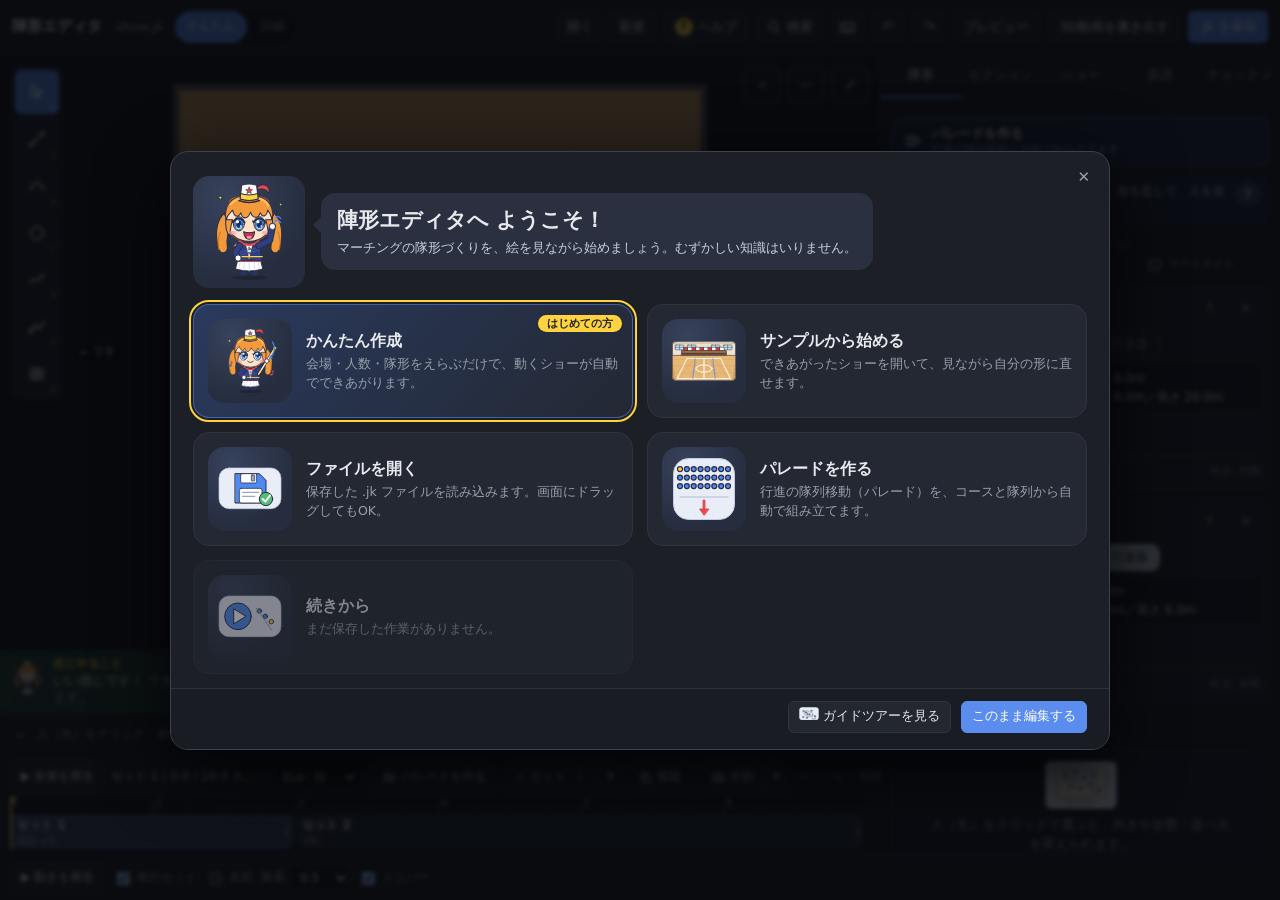
==== commit b2e4b3d1: "Merge pull request #9 from daichingale/edit-polish ピンチ拡大・拍単位のシーク・サブセット・新規の選択画面" ====
--- a/docs/index.html
+++ b/docs/index.html
@@ -190,6 +190,15 @@
 #tltime{color:var(--fg);min-width:150px}
 #tltrack{position:relative;height:52px;overflow:hidden;user-select:none;-webkit-user-select:none;touch-action:none}
 #tlruler{position:absolute;left:0;right:0;top:0;height:16px;cursor:col-resize;background:#16181d;border-radius:4px}
+#tltrack .tlb.sub{top:31px;height:20px;padding:0 5px;font-size:11px;line-height:18px;background:#232b3b;border-style:dashed}
+#tltrack .tlb.sub b{font-size:11px}
+#tltrack .tlb.sub .m,#tltrack .tlb.sub br{display:none}
+#tltrack .tlgrp{position:absolute;top:50px;height:2px;background:#4a5a82;border-radius:2px;pointer-events:none}
+#tlruler .bt{position:absolute;bottom:0;width:1px;height:4px;background:#3a404c;pointer-events:none}
+#tlruler .bt.bar{height:9px;background:#6b7280}
+#tlruler .tk.bar{border-left:0;padding-left:3px;color:#9aa6bd;top:0}
+#seekwrap{display:inline-flex;gap:4px;margin-left:6px}
+#seekwrap select{padding:2px 4px;font-size:12px}
 #tlruler .tk{position:absolute;top:2px;font-size:9px;color:#6b7280;border-left:1px solid #444b57;padding-left:2px;height:12px;line-height:12px;pointer-events:none}
 #playhead{position:absolute;top:0;bottom:0;width:2px;margin-left:-1px;background:var(--acc);pointer-events:none;z-index:3}
 #playhead::before{content:"";position:absolute;top:0;left:-5px;border:6px solid transparent;border-top:8px solid var(--acc);border-bottom:0}
@@ -755,6 +764,13 @@
 #tlbar.narrow #splitbtn .tx,#tlbar.narrow #dupset .tx{display:none}
 #tlbar.narrow #splitbtn,#tlbar.narrow #dupset{padding:4px 7px}
 #tlbar.narrow #upset,#tlbar.narrow #downset{display:none}
+/* --- 新規ショーの選択 --- */
+.newh{margin:14px 0 6px;font-size:13px;color:var(--mut)}
+.newrow{display:grid;grid-template-columns:repeat(auto-fill,minmax(150px,1fr));gap:8px}
+.newopt{display:flex;flex-direction:column;gap:2px;text-align:left;white-space:normal;padding:10px 12px;border-radius:12px;background:var(--card);border:1px solid var(--line);color:var(--fg)}
+.newopt span{font-size:12px;color:var(--mut)}
+.newopt.on{border-color:#5b8def;background:#22305a}
+dialog.uxdlg.newshow{width:min(720px,calc(100vw - 20px))}
 
 </style>
 <style id="mobile-css">/* スマホ（src/mobile.css） */
@@ -763,7 +779,7 @@
    html.mp-land は そのうち横長のとき。 */
 
 /* --- 部品（PC では見えない） --- */
-#mbmode,#mblasso,#mbmore,#mbgrab,#mbsetbar,#mbextras,#mbinfo,#mbmenu,#mbscrim,#mbinstall,#mbpanelbtn{display:none}
+#mbmode,#mblasso,#zpct,#mbmore,#mbgrab,#mbsetbar,#mbextras,#mbinfo,#mbmenu,#mbscrim,#mbinstall,#mbpanelbtn{display:none}
 #mbbar{display:contents}
 #jkboot{position:fixed;inset:0;z-index:9999;background:#14161a;display:flex;align-items:center;justify-content:center;transition:opacity .35s ease}
 #jkboot.out{opacity:0;pointer-events:none}
@@ -1217,6 +1233,21 @@
 .mp #nextbar.nbx{display:none}
 .mp #nextbar .nb-x{flex:none;width:40px;height:40px;border-radius:10px;background:none;border:0;color:#9aa6bd;font-size:18px;padding:0;margin-left:-4px}
 
+/* 拡大率の表示 */
+.mp #zoomctl #zpct{display:block;width:42px;height:42px;border-radius:12px;font-size:11px;font-weight:700;padding:0;background:#1c1f25e6;color:#cfd6e6;font-variant-numeric:tabular-nums}
+.mp #zoomctl #zpct.on{color:#ffd23f;border-color:#ffd23f88}
+.mp-land #zoomctl #zpct{width:48px;height:40px}
+html.mp .newrow{grid-template-columns:1fr}
+html.mp .newopt{min-height:56px}
+html.mp #newname{min-height:48px;font-size:16px}
+html.mp .exgrid{grid-template-columns:repeat(2,minmax(0,1fr))}
+.mp #seekwrap{margin-left:0}
+.mp #seekwrap select{height:44px;min-width:96px;border-radius:12px;padding:0 8px}
+/* サブセット: スマホでは押しやすい高さのまま、点線と小さめの文字で区別する */
+.mp #tltrack .tlb.sub{top:21px;height:42px;font-size:12px;line-height:1.3;padding:3px 8px 0}
+.mp #tltrack .tlgrp{top:61px;height:3px}
+.mp #tltrack .tlb.sub .m,.mp #tltrack .tlb.sub br{display:revert}
+
 </style></head><body>
 <div id="jkboot" role="status" aria-live="polite"><div class="bx">
 <svg viewBox="0 0 96 96" aria-hidden="true"><rect x="4" y="4" width="88" height="88" rx="22" fill="#1c2230" stroke="#3a4152" stroke-width="2"/><g fill="#5b8def"><circle cx="26" cy="64" r="5"/><circle cx="40" cy="64" r="5"/><circle cx="54" cy="64" r="5"/><circle cx="68" cy="64" r="5"/></g><g fill="#ffd23f"><circle cx="33" cy="46" r="5"/><circle cx="47" cy="46" r="5"/><circle cx="61" cy="46" r="5"/></g><g fill="#ff6b6b"><circle cx="48" cy="28" r="5"/></g><path d="M48 33v8M33 51v8M61 51v8" stroke="#8fb3ff" stroke-width="2" stroke-linecap="round" stroke-dasharray="1 4" opacity=".8"/></svg>
@@ -1260,7 +1291,7 @@
     <div id="timeline">
       <div id="tlbar">
         <button id="tlplay" title="ショー全体を再生 (Space)">▶ 全体を再生</button>
-        <span id="tltime"></span><span class="sp"></span>
+        <span id="tltime"></span><span id="seekwrap"><select id="seekunit" aria-label="再生位置の刻み"><option value="beat">刻み: 拍</option><option value="bar">刻み: 小節</option><option value="free">刻み: 自由</option></select><select id="barbeats" aria-label="1小節の拍数" hidden><option value="2">2拍/小節</option><option value="3">3拍/小節</option><option value="4">4拍/小節</option><option value="5">5拍/小節</option><option value="6">6拍/小節</option><option value="7">7拍/小節</option><option value="8">8拍/小節</option></select></span><span class="sp"></span>
         <button id="paradebtn" hidden title="パレード（行進の隊列移動）を自動で作る"></button>
         <span class="splitbtn" id="addsetwrap"><button id="addset" title="新しいセットを足す（直前の長さ・今の隊形のコピー）">＋ セット<small id="addsetn"></small></button><button id="addsetmenu" class="caret" aria-haspopup="true" aria-label="セットの長さを選ぶ・まとめて作る" title="長さを選ぶ・まとめて作る">▾</button></span><button id="dupset" title="今のセットを複製">複製</button><span class="splitbtn" id="splitwrap"><button id="splitbtn" title="再生ヘッドの位置で、今のセットを2つに分ける">分割</button><button id="splitmenu" class="caret" aria-haspopup="true" aria-label="分割・カット・コピーのメニュー" title="分割・カット・コピー">▾</button></span>
         <button id="upset" class="ghost" title="前へ">←</button><button id="downset" class="ghost" title="後ろへ">→</button>
@@ -1929,9 +1960,55 @@
   ['吸着（きゅうちゃく）', 'ドラッグしたとき、マス目にぴたっと合わせる機能。']
 ];
 
+// セットの表示名（サブセットは 親の名前 + A, B, C…。Rust / web/engine.js の set_display_names と同じ規則）
+function displayNames(sets) {
+  const letters = n => { let v = ''; for (;;) { v = String.fromCharCode(65 + (n % 26)) + v; if (n < 26) break; n = Math.floor(n / 26) - 1; } return v; };
+  const out = []; let parent = '', idx = 0;
+  for (const s of sets || []) {
+    if (s.sub) { out.push(s.name === '' ? parent + letters(idx) : s.name); idx++; }
+    else { parent = s.name; idx = 0; out.push(s.name); }
+  }
+  return out;
+}
+// ---- 再生位置の刻み（拍・小節・自由）----
+// 小節の長さ（カウント）と開始位置: パートの拍子（n/d）があればそれ、なければ設定の拍数（既定 4）。
+function barInfo(parts, beats) {
+  const ps = (parts || []).filter(p => p && p.meter);
+  if (ps.length) {
+    const m = ps[0].meter, n = Array.isArray(m) ? +m[0] : +String(m).split('/')[0], d = Array.isArray(m) ? +m[1] : +String(m).split('/')[1];
+    if (n > 0 && d > 0) return {len: n * 4 / d, origin: +ps[0].start || 0, from: 'part', meter: n + '/' + d};
+  }
+  const b = Math.max(1, Math.min(16, Math.round(+beats) || 4));
+  return {len: b, origin: 0, from: 'setting', meter: b + '/4'};
+}
+// 位置 t を刻みに合わせる（unit: 'beat' | 'bar' | 'free'）
+function snapSeek(t, unit, bar, total) {
+  let v = t;
+  if (unit === 'beat') v = Math.round(t);
+  else if (unit === 'bar') v = bar.origin + Math.round((t - bar.origin) / bar.len) * bar.len;
+  return Math.max(0, Math.min(total, v));
+}
+// 1つ前・次の刻みへ（byBar: 小節ごと）。自由のときは 1 カウント。いまの位置が刻みの途中なら、次の刻みの位置まで
+function stepSeek(t, dir, unit, bar, total, byBar) {
+  const u = byBar ? 'bar' : (unit === 'bar' ? 'bar' : 'beat');
+  const len = u === 'bar' ? bar.len : 1, org = u === 'bar' ? bar.origin : 0, eps = 1e-6;
+  const q = (t - org) / len;
+  let k = dir > 0 ? Math.floor(q + eps) + 1 : Math.ceil(q - eps) - 1;
+  return Math.max(0, Math.min(total, org + k * len));
+}
+// ものさしの目盛り: 拍ごと・小節ごと（小節番号は 1 から）。t が 0..total の範囲
+function rulerTicks(total, bar) {
+  const out = [];
+  for (let t = 0; t <= total + 1e-9; t += 1) {
+    const q = (t - bar.origin) / bar.len, isBar = Math.abs(q - Math.round(q)) < 1e-6 && t >= bar.origin - 1e-9;
+    out.push({t, bar: isBar ? Math.round(q) + 1 : 0});
+  }
+  return out;
+}
+
 const api = {
   VENUES, venueGeom, fieldDesc, INST, INST_BY, catOfInst, PRESETS, total, sectionsFromCounts, FORMS, FORM_BY,
-  finalize, formationParts, formationStmts, groupStr, mkStmt, shapePoints, thumbDots, buildModel, secsOfModel, miniSvg, friendly, whoName, GUIDES, GLOSSARY
+  displayNames, barInfo, snapSeek, stepSeek, rulerTicks, finalize, formationParts, formationStmts, groupStr, mkStmt, shapePoints, thumbDots, buildModel, secsOfModel, miniSvg, friendly, whoName, GUIDES, GLOSSARY
 };
 if (typeof module !== 'undefined' && module.exports) module.exports = api;
 else root.JKX = api;
@@ -2555,7 +2632,7 @@
       if (mode === 'cutafter') m.sets.length = k + 1;
       return finish(m, {trimmed: true});
     }
-    const B = {name: freeSetName(m.sets.map(s => s.name), orig.name), counts: '0', hold: qsFmt(H - ch), note: [], tail: null, foot: [], mark: !!orig.mark, tempo: null, stmts: [Object.assign(mkStmt('all', {kind: 'same'}))]};
+    const B = {name: opts.sub ? '' : freeSetName(m.sets.map(s => s.name), orig.name), sub: opts.sub ? true : !!orig.sub, counts: '0', hold: qsFmt(H - ch), note: [], tail: null, foot: [], mark: !!orig.mark, tempo: null, stmts: [Object.assign(mkStmt('all', {kind: 'same'}))]};
     orig.hold = qsFmt(ch);
     m.sets.splice(k + 1, 0, B);
     return finish(m, {kB: k + 1, holdSplit: true});
@@ -2628,11 +2705,13 @@
   });
   // 組み立て
   const setA = Object.assign(clone(orig), {counts: qsFmt(c), stmts: A, hold: cut ? (mode === 'cutafter' ? '0' : qsFmt(H)) : '0'});
+  // サブセットとして分ける: 前半（途中の隊形）が「親の名前 + A」になり、後半が元のセットのまま残る
+  if (mode === 'split' && opts.sub) { setA.name = ''; setA.sub = true; }
   const m2 = clone(base);
   m2.sets[k] = setA;
   let kB = -1;
   if (mode === 'split') {
-    const Bset = {name: freeSetName(m2.sets.map(s => s.name), orig.name), counts: qsFmt(C - c), hold: qsFmt(H), note: [], tail: null, foot: [], mark: !!orig.mark, tempo: null, stmts: B};
+    const Bset = {name: opts.sub ? orig.name : freeSetName(m2.sets.map(s => s.name), orig.name), sub: opts.sub ? !!orig.sub : !!orig.sub, counts: qsFmt(C - c), hold: qsFmt(H), note: [], tail: null, foot: [], mark: !!orig.mark, tempo: null, stmts: B};
     m2.sets.splice(k + 1, 0, Bset); kB = k + 1;
   } else if (mode === 'cutafter') m2.sets.length = k + 1;
   const want = {A: wantA.map(([id, p]) => [id, p]), B: mode === 'split' ? wantB : null};
@@ -3238,7 +3317,7 @@
   for (const set of m.sets) {
     L.push('');
     notes(set.note, '  ');
-    L.push(`  set ${nameTok(set.name)}` + (+set.counts ? ` counts ${set.counts}` : '') + (set.tempo != null && set.tempo !== '' ? ` tempo ${set.tempo}` : '') + (+set.hold ? ` hold ${set.hold}` : '') + (set.mark ? ' mark' : '') + ' {' + tail(set.tail));
+    L.push('  set' + (set.sub && set.name === '' ? '' : ' ' + nameTok(set.name)) + (set.sub ? ' sub' : '') + (+set.counts ? ` counts ${set.counts}` : '') + (set.tempo != null && set.tempo !== '' ? ` tempo ${set.tempo}` : '') + (+set.hold ? ` hold ${set.hold}` : '') + (set.mark ? ' mark' : '') + ' {' + tail(set.tail));
     const gw = Math.max(0, ...set.stmts.map(st => st.group.length));
     for (const st of set.stmts) {
       notes(st.note, '    ');
@@ -7873,8 +7952,9 @@
 
   set(note) {
     const pos = this.pos();
-    const name = this.name();
-    let counts = 0, hold = 0, tempo = null, mark = false;
+    // 名前は省略できる（サブセットのときだけ）: `set sub counts 8 { ... }` → 親の名前 + A, B, C…
+    const name = (this.isKw('sub') || this.isKw('サブ')) ? '' : this.name();
+    let counts = 0, hold = 0, tempo = null, mark = false, sub = false;
     for (;;) {
       if (this.eatKw('counts')) counts = this.num();
       else if (this.eatKw('tempo')) {
@@ -7882,10 +7962,12 @@
         if (t <= 0) throw this.err('tempo は正の数にしてください');
         tempo = t;
       } else if (this.eatKw('mark')) mark = true;
+      else if (this.eatKw('sub') || this.eatKw('サブ')) sub = true;
       else if (this.eatKw('hold')) hold = this.num();
       else break;
     }
     if (counts < 0 || hold < 0) throw at_(pos.line, pos.col, 'counts / hold は0以上にしてください');
+    if (name === '' && !sub) throw at_(pos.line, pos.col, 'セットの名前が必要です（名前を省けるのは sub のときだけです）');
     this.expectSym('{');
     const tail = this.tail();
     const stmts = [];
@@ -7896,7 +7978,7 @@
       if (this.cur().t === 'eof') throw this.err("'}' で閉じられていません");
       stmts.push(this.stmt());
     }
-    return { name, counts, hold, tempo, mark, stmts, pos, note, tail, foot };
+    return { name, counts, hold, tempo, mark, sub, stmts, pos, note, tail, foot };
   }
 
   show() {
@@ -8704,6 +8786,16 @@
   return Object.prototype.hasOwnProperty.call(ID_INSTR, k) ? ID_INSTR[k] : 'none';
 }
 
+// 表示名: 本セットはその名前。サブセットは名前があればそれ、なければ 親の名前 + A, B, C…（26個を超えたら AA, AB…）
+function setDisplayNames(sets) {
+  const letters = (n) => { let v = ''; for (;;) { v = String.fromCharCode(65 + (n % 26)) + v; if (n < 26) break; n = Math.floor(n / 26) - 1; } return v; };
+  const out = []; let parent = '', idx = 0;
+  for (const s of sets) {
+    if (s.sub) { out.push(s.name === '' ? parent + letters(idx) : s.name); idx++; }
+    else { parent = s.name; idx = 0; out.push(s.name); }
+  }
+  return out;
+}
 function build(a) {
   const field = mkField(a.field);
   const ev = (e) => evalE(field, e);
@@ -8727,6 +8819,7 @@
   if (a.sets.length === 0) throw at_(0, 0, 'set がありません');
 
   const n = performers.length;
+  const setNames = setDisplayNames(a.sets);
   const sets = [];
   const allHandles = [], allMembers = [], allOwner = [];
   let curTempo = a.tempo;
@@ -8734,6 +8827,7 @@
   const fb = isFootball(field);
   for (let k = 0; k < a.sets.length; k++) {
     const sa = a.sets[k];
+    if (sa.sub && k === 0) throw at_(sa.pos.line, sa.pos.col, '最初のセットはサブセットにできません（前の本セットがありません）');
     const prev = sets.length ? sets[sets.length - 1].pos : null;
     const recs = [];
     const setHandles = [], setMembers = [];
@@ -9003,7 +9097,7 @@
     const counts = k === 0 ? 0.0 : sa.counts;
     if (k > 0 && counts === 0.0 && prev !== null) {
       for (let i = 0; i < n; i++) {
-        if (dist(prev[i], pos[i]) > 1e-6) { throw at_(sa.pos.line, sa.pos.col, `セット${sa.name} は counts が0なのに移動があります`); }
+        if (dist(prev[i], pos[i]) > 1e-6) { throw at_(sa.pos.line, sa.pos.col, `セット${setNames[k]} は counts が0なのに移動があります`); }
       }
     }
     const angf = (v) => (Math.hypot(v[0], v[1]) < 1e-9 ? -90.0 : toDeg(Math.atan2(v[1], v[0])));
@@ -9066,7 +9160,7 @@
     });
     curTempo = sa.tempo !== null ? sa.tempo : curTempo;
     sets.push({
-      name: sa.name, counts, hold: sa.hold, start, pos, wait, end, bend, face: faceArr, route, step, action, pose, carry,
+      name: setNames[k], sub: sa.sub, counts, hold: sa.hold, start, pos, wait, end, bend, face: faceArr, route, step, action, pose, carry,
       tempo: curTempo, mark: sa.mark, line: sa.pos.line, slots,
     });
     allHandles.push(setHandles);
@@ -9239,7 +9333,7 @@
       face: set.face.map((x) => (x === null ? null : N(x))),
       route: set.route.map((rt) => (rt === null ? null : rt.map((p) => [N(p[0]), N(p[1])]))),
       step: set.step.slice(), action: set.action.slice(), pose: set.pose.slice(), carry: set.carry.slice(),
-      tempo: N(set.tempo), mark: set.mark, slots: set.slots.map((r) => r.slice()),
+      tempo: N(set.tempo), mark: set.mark, sub: set.sub, slots: set.slots.map((r) => r.slice()),
       pos: set.pos.map((p) => [N(p[0]), N(p[1])]),
     };
   });
@@ -9313,7 +9407,7 @@
     sections: a.sections.map((s) => ({ id: s.id, label: s.label, n: s.n, color: s.color, instrument: s.instrument, note: s.note.slice(), tail: s.tail })),
     sets: a.sets.map((s) => ({
       name: s.name, counts: Number(fmtNum(s.counts)), hold: Number(fmtNum(s.hold)),
-      tempo: s.tempo === null ? null : fmtNum(s.tempo), mark: s.mark,
+      tempo: s.tempo === null ? null : fmtNum(s.tempo), mark: s.mark, sub: s.sub,
       note: s.note.slice(), tail: s.tail, foot: s.foot.slice(), line: s.pos.line,
       stmts: s.stmts.map(stmtModel),
     })),
@@ -9418,7 +9512,7 @@
       const st = best.a.sets[k].stmts[best.si];
       const group = st.group.map(groupTermStr).join(' + ');
       notes.push(
-        `セット${best.a.sets[k].name}（${st.pos.line}行目）: 「${group}」に \`${editText(best.e)}\` を追加 — ${editExplain(best.e)}（このセットの衝突 ${perSet[k]}件 → ${best.ps[k]}件${best.o > co ? `、ほかの警告 +${best.o - co}件` : ''}）`
+        `セット${setDisplayNames(best.a.sets)[k]}（${st.pos.line}行目）: 「${group}」に \`${editText(best.e)}\` を追加 — ${editExplain(best.e)}（このセットの衝突 ${perSet[k]}件 → ${best.ps[k]}件${best.o > co ? `、ほかの警告 +${best.o - co}件` : ''}）`
       );
       cur = best.a;
       cc = best.c;
@@ -10834,22 +10928,51 @@
   const frac = Math.min(1, Math.max(0, (u - seg.u0) / (seg.u1 - seg.u0)));
   return seg.t0 + frac * (seg.t1 - seg.t0);
 }
+// セットの表示名（サブセットは 3A のように 親の名前 + A, B, C…）
+function setLbl(k) { const v = M && M.sets && M.sets[k] ? JKX.displayNames(M.sets)[k] : ''; return v === '' && M && M.sets[k] ? M.sets[k].name : v; }
+// ---- 再生位置の刻み（拍・小節・自由）。選びは端末に覚えておく ----
+const SEEK = {unit: 'beat', beats: 4};
+try { const v = JSON.parse(localStorage.getItem('jk_seek') || '{}'); if (['beat', 'bar', 'free'].includes(v.unit)) SEEK.unit = v.unit; if (v.beats >= 1 && v.beats <= 16) SEEK.beats = +v.beats; } catch (e) { /* 使えない環境 */ }
+const seekBar = () => JKX.barInfo(R && R.data && R.data.parts, SEEK.beats);
+const seekSnap = t => JKX.snapSeek(t, SEEK.unit, seekBar(), tlLayout().total);
+function seekSave() { try { localStorage.setItem('jk_seek', JSON.stringify(SEEK)); } catch (e) { /* 使えない環境 */ } }
+function seekUI() {
+  const u = $('seekunit'), b = $('barbeats'); if (!u || !b) return;
+  u.value = SEEK.unit; b.value = String(SEEK.beats);
+  const bar = seekBar();
+  b.hidden = !(SEEK.unit === 'bar' && bar.from === 'setting');
+  u.title = `再生位置の刻み（タイムラインをなぞる・, . で動かすときの単位）。小節は ${bar.meter}${bar.from === 'part' ? '（パートの拍子）' : '（設定）'}`;
+}
 function renderTimeline() {
   if (!M) return;
   const lay = tlLayout(), ppc = tlPPC(lay), D = R && R.data;
-  let h = '<div id="tlruler">' + lay.segs.map(s => (s.u1 - s.u0) * ppc > 30 ? `<span class="tk" style="left:${s.u0 * ppc}px">${fmt(s.t0)}</span>` : '').join('') + '</div>';
+  const bar = seekBar();
+  let h = '<div id="tlruler" title="タップ・ドラッグで再生位置を動かす（刻み: ' + ({beat: '拍', bar: '小節', free: '自由'})[SEEK.unit] + '）">';
+  { const tk = JKX.rulerTicks(lay.total, bar); let lastLab = -99;
+    tk.forEach((x, i) => {
+      const px = uOfT(x.t, lay) * ppc, nx = i + 1 < tk.length ? uOfT(tk[i + 1].t, lay) * ppc : px + 99;
+      if (x.bar) { h += `<i class="bt bar" style="left:${px}px"></i>`; if (px - lastLab >= 24) { h += `<span class="tk bar" style="left:${px}px">${x.bar}</span>`; lastLab = px; } }
+      else if (nx - px >= 5) h += `<i class="bt" style="left:${px}px"></i>`;
+    }); }
+  h += '</div>';
+  const lbl = JKX.displayNames(M.sets);
+  // サブセットは、親（直前の本セット）にぶら下がった小さなブロックで描く
+  { let g = null;
+    lay.segs.forEach(sg => { const sub = M.sets[sg.k].sub && sg.k > 0; if (!sub) { g = {k: sg.k, u0: sg.u0, u1: sg.u1, n: 0}; sg.g = g; } else if (g) { g.u1 = sg.u1; g.n++; sg.g = g; } });
+    lay.segs.forEach(sg => { const g2 = sg.g; if (g2 && g2.n && g2.k === sg.k) h += `<div class="tlgrp" style="left:${g2.u0 * ppc}px;width:${Math.max(6, (g2.u1 - g2.u0) * ppc - 3)}px"></div>`; }); }
   lay.segs.forEach(s => {
-    const set = M.sets[s.k], w = (s.u1 - s.u0) * ppc - 3, nw = D ? D.warnings.filter(x => x.set === s.k).length : 0;
-    const tip = `セット ${set.name}｜${s.k ? fmt(s.c) + 'カウント' : '開始'}${s.h ? '＋ホールド' + fmt(s.h) : ''}${nw ? '｜⚠' + nw + '件' : ''}\nダブルクリックでカウント数を入力／右端をドラッグで長さを変更（Shift: 0.5刻み）／ドラッグで並べ替え／右クリックで分割・コピー…`;
+    const set = M.sets[s.k], isSub = !!set.sub && s.k > 0, w = (s.u1 - s.u0) * ppc - 3, nw = D ? D.warnings.filter(x => x.set === s.k).length : 0;
+    const tip = `セット ${lbl[s.k]}｜${s.k ? fmt(s.c) + 'カウント' : '開始'}${s.h ? '＋ホールド' + fmt(s.h) : ''}${nw ? '｜⚠' + nw + '件' : ''}\nダブルクリックでカウント数を入力／右端をドラッグで長さを変更（Shift: 0.5刻み）／ドラッグで並べ替え／右クリックで分割・コピー…`;
     const holdW = Math.min(w, s.h * ppc), cEdgeX = Math.max(0, w - holdW);
-    h += `<div class="tlb ${s.k === curSet ? 'cur' : ''}${setSel.has(s.k) ? ' sel' : ''}${setSel.has(s.k) && tlFocus ? ' foc' : ''}" data-k="${s.k}" style="left:${s.u0 * ppc}px;width:${Math.max(6, w)}px" title="${esc(tip)}">
-      <b>${w > 64 ? 'セット ' : ''}${esc(set.name)}</b>${nw ? `<span class="w">⚠${nw}</span>` : ''}<br><span class="m">${s.k ? fmt(s.c) + 'c' : '開始'}${s.h ? ' +' + fmt(s.h) : ''}</span>
+    h += `<div class="tlb ${isSub ? 'sub ' : ''}${s.k === curSet ? 'cur' : ''}${setSel.has(s.k) ? ' sel' : ''}${setSel.has(s.k) && tlFocus ? ' foc' : ''}" data-k="${s.k}" style="left:${s.u0 * ppc}px;width:${Math.max(6, w)}px" title="${esc(tip)}">
+      <b>${w > 64 && !isSub ? 'セット ' : ''}${esc(lbl[s.k])}</b>${nw ? `<span class="w">⚠${nw}</span>` : ''}<br><span class="m">${s.k ? fmt(s.c) + 'c' : '開始'}${s.h ? ' +' + fmt(s.h) : ''}</span>
       ${s.h ? `<div class="hold" style="width:${holdW}px"></div>` : ''}${s.k ? `<div class="edge" data-w="c" style="${s.h ? `right:auto;left:${Math.max(0, cEdgeX - 5)}px` : ''}" title="ドラッグでカウント数を変える（Shift: 0.5刻み／Alt: ホールド）"></div>` : ''}${s.h ? `<div class="edge hedge" data-w="h" title="ドラッグでホールドを変える"></div>` : ''}</div>`;
   });
   h += '<div id="playhead"></div>';
   $('tltrack').innerHTML = h;
   updatePlayhead();
   const an = $('addsetn'); if (an) an.textContent = qsLast();
+  seekUI();
 }
 // 直前に使ったカウント数（新しいセットの既定の長さ）
 function qsLast() { let v = NaN; try { v = parseFloat(localStorage.getItem('jk_qs_last')); } catch (e) { /* 使えない環境 */ } return v >= 0.5 && v <= 999 ? v : 8; }
@@ -10864,7 +10987,7 @@
   const lay = tlLayout(), ppc = tlPPC(lay), t = playheadT();
   ph.style.left = (uOfT(t, lay) * ppc + 1) + 'px';
   const s = M.sets[Math.min(curSet, M.sets.length - 1)];
-  $('tltime').textContent = `セット ${s.name}｜${fmt1(t)} / ${fmt1(lay.total)} カウント`;
+  $('tltime').textContent = `セット ${setLbl(Math.min(curSet, M.sets.length - 1))}｜${fmt1(t)} / ${fmt1(lay.total)} カウント`;
 }
 function totalOf(D) { const s = D.sets[D.sets.length - 1]; return s.start + s.counts + s.hold; }
 function drawAt(t) {
@@ -10900,6 +11023,8 @@
 $('tlplay').onclick = () => { if (playing) stopPlay(); else startPlay(); };
 function selectSet(k) { stopPlay(); playT = null; curSet = k; curStmt = -1; refresh(true); }
 const tltrack = $('tltrack');
+$('seekunit').onchange = e => { SEEK.unit = e.target.value; seekSave(); renderTimeline(); };
+$('barbeats').onchange = e => { SEEK.beats = +e.target.value; seekSave(); renderTimeline(); };
 tltrack.addEventListener('pointerdown', e => {
   if (!M || !R || e.button !== 0) return;
   const edge = e.target.closest('.edge'), blk = e.target.closest('.tlb'), rul = e.target.closest('#tlruler');
@@ -10933,7 +11058,7 @@
 }
 function setFocusInfo() {
   const ks = [...setSel].sort((a, b) => a - b), info = $('info');
-  if (info && ks.length) info.textContent = `セット ${ks.map(i => M.sets[i] && M.sets[i].name).join('・')} を選択中（Ctrl+C コピー／Ctrl+X 切り取り／Ctrl+V 貼り付け／Delete 削除）`;
+  if (info && ks.length) info.textContent = `セット ${ks.map(i => M.sets[i] && setLbl(i)).join('・')} を選択中（Ctrl+C コピー／Ctrl+X 切り取り／Ctrl+V 貼り付け／Delete 削除）`;
 }
 function clearSetFocus() { if (!tlFocus && !setSel.size) return; tlFocus = false; setSel.clear(); if (M) renderTimeline(); }
 // ドラッグでセットを並べ替え: 置く場所の目印
@@ -10962,7 +11087,7 @@
 function scrubTo(e) {
   if (!R || R.data.sets.length !== M.sets.length) return;
   const lay = tlLayout(), ppc = tlPPC(lay), x = e.clientX - tltrack.getBoundingClientRect().left;
-  drawAt(tOfU(x / ppc, lay));
+  drawAt(seekSnap(tOfU(x / ppc, lay)));
 }
 // ---- カウント数の「ライブ表示」（ドラッグ中、右端の近くに浮かぶ） ----
 function tlTip(x, y, text) {
@@ -11001,7 +11126,7 @@
   const v = tlApply(d.k, d.which, (d.which === 'h' ? d.h0 : d.c0) + dx, fine);
   if (v == null) return;
   d.last = v;
-  const nm = M.sets[d.k].name, what = d.which === 'h' ? 'ホールド' : 'カウント';
+  const nm = setLbl(d.k), what = d.which === 'h' ? 'ホールド' : 'カウント';
   $('info').textContent = `セット ${nm}: ${v}${d.which === 'h' ? ' ホールド' : 'カウント'}`;
   tlTipAt(d.k, `${v} ${what}`);
 });
@@ -11022,7 +11147,7 @@
   const set = M.sets[k]; let pop = $('qsedit');
   if (pop) pop.remove();
   pop = document.createElement('div'); pop.id = 'qsedit'; pop.setAttribute('role', 'dialog'); pop.setAttribute('aria-label', 'セットの長さ');
-  pop.innerHTML = `<div class="qh2">セット ${esc(set.name)} の長さ</div>
+  pop.innerHTML = `<div class="qh2">セット ${esc(setLbl(k))} の長さ</div>
     <label ${k ? '' : 'class="off"'}>カウント<input id="qsec" inputmode="decimal" autocomplete="off" value="${k ? esc(set.counts) : ''}" ${k ? '' : 'disabled placeholder="—"'}></label>
     <label>ホールド<input id="qseh" inputmode="decimal" autocomplete="off" value="${esc(set.hold || '0')}"></label>
     <label>テンポ<input id="qset" inputmode="decimal" autocomplete="off" value="${set.tempo == null ? '' : esc(set.tempo)}" placeholder="${esc(String(M.tempo))}"></label>
@@ -11072,7 +11197,7 @@
   if (bumpBefore === null) { stopPlay(); playT = null; bumpBefore = currentSource(); holdUndo = true; if (k !== curSet) { curSet = k; curStmt = -1; renderSetPane(); } }
   const set = M.sets[k], cur = which === 'h' ? (parseFloat(set.hold) || 0) : (parseFloat(set.counts) || 0);
   inBump = true; let v; try { v = tlApply(k, which, cur + delta, fine, true); } finally { inBump = false; }
-  if (v != null) { $('info').textContent = `セット ${set.name}: ${v}${which === 'h' ? ' ホールド' : ' カウント'}`; tlTipAt(k, `${v} ${which === 'h' ? 'ホールド' : 'カウント'}`); if (which === 'c') qsSetLast(v); }
+  if (v != null) { $('info').textContent = `セット ${setLbl(k)}: ${v}${which === 'h' ? ' ホールド' : ' カウント'}`; tlTipAt(k, `${v} ${which === 'h' ? 'ホールド' : 'カウント'}`); if (which === 'c') qsSetLast(v); }
   clearTimeout(bumpT); bumpT = setTimeout(flushBump, 650);
   return v;
 }
@@ -11090,12 +11215,13 @@
 }, {passive: false});
 // 新しいセットを、今のセットの後ろに足す。counts を省くと「直前に使った長さ」。copy: 'prev'（今の隊形をコピー）| 'hold'（全員その場）
 let qsFresh = null;
-function qsNewSet(counts, copy) {
+function qsNewSet(counts, copy, o) {
   if (!M || !R) return false;
   if (counts == null) counts = qsLast();
   copy = copy || (localStorage.getItem('jk_qs_copy') === 'hold' ? 'hold' : 'prev');
   stopPlay(); playT = null;
   const plan = JKSC.planSets(M, curSet, [counts], {copy});
+  if (o && o.sub) plan.sets.forEach(st => { st.sub = true; st.name = ''; });   // サブセットとして足す（名前は 親＋A, B… と自動）
   M.sets.splice(curSet + 1, 0, ...plan.sets); curSet++; curStmt = -1;
   qsSetLast(counts);
   qsFresh = {k: curSet, t: Date.now(), buf: ''};
@@ -11119,7 +11245,7 @@
 window.qsInsertSets = qsInsertSets;
 $('addset').onclick = () => qsNewSet();
 $('dupset').onclick = () => { const c = JSON.parse(JSON.stringify(M.sets[curSet])); c.name = nextSetName(); c.note = []; if (!+c.counts) c.counts = '16'; M.sets.splice(curSet + 1, 0, c); curSet++; edited(true); };
-$('delset').onclick = async () => { if (M.sets.length < 2) return; if (!(await ask(`セット ${M.sets[curSet].name} を削除しますか？`, '削除する'))) return; M.sets.splice(curSet, 1); curSet = Math.max(0, curSet - 1); curStmt = -1; edited(true); };
+$('delset').onclick = async () => { if (M.sets.length < 2) return; if (!(await ask(`セット ${setLbl(curSet)} を削除しますか？`, '削除する'))) return; M.sets.splice(curSet, 1); curSet = Math.max(0, curSet - 1); curStmt = -1; edited(true); };
 $('upset').onclick = () => { if (curSet < 1) return; [M.sets[curSet - 1], M.sets[curSet]] = [M.sets[curSet], M.sets[curSet - 1]]; curSet--; edited(true); };
 $('downset').onclick = () => { if (curSet >= M.sets.length - 1) return; [M.sets[curSet + 1], M.sets[curSet]] = [M.sets[curSet], M.sets[curSet + 1]]; curSet++; edited(true); };
 window.addEventListener('resize', () => { if (M) renderTimeline(); });
@@ -11453,9 +11579,10 @@
   const k = curSet, set = M.sets[k];
   if (!set) { $('pset').innerHTML = ''; return; }
   const errLine = lastErr && lastErr.line;
-  let h = `<div class="row">${fld('セット名', set.name, 'name', 'set', '70px')}${k ? fld('移動カウント', set.counts, 'counts', 'set', '70px') : ''}${fld('ホールド', set.hold, 'hold', 'set', '60px')}${fld('テンポ（ここから）', set.tempo, 'tempo', 'set', '70px')}
-    <label class="f" title="ホールド中・出発待ちの間、その場で足踏み" style="flex-direction:row;align-items:center;gap:4px;margin-bottom:4px"><input type="checkbox" data-path="set" data-key="mark" ${set.mark ? 'checked' : ''} style="width:auto">マークタイム</label></div>`;
-  if (!set.stmts.length) h += window.uxEmpty ? uxEmpty('no-sets', k ? `セット ${esc(set.name)} は、まだ全員その場です` : 'まだ隊形がありません', '「隊形を追加」で形をえらぶか、左のツールで画面に直接かいてみましょう。', '＋ 隊形を追加', 'emptyadd') : `<div class="note">このセットでは誰も動きません（全員その場）。左の描画ツールで描くか、下のボタンで隊形を追加します。</div>`;
+  let h = `<div class="row">${fld('セット名', set.name, 'name', 'set', '70px')}${set.sub && !set.name ? `<span class="f" style="align-self:end;margin-bottom:6px;color:var(--mut)">表示名: <b style="color:var(--fg)">${esc(setLbl(k))}</b></span>` : ''}${k ? fld('移動カウント', set.counts, 'counts', 'set', '70px') : ''}${fld('ホールド', set.hold, 'hold', 'set', '60px')}${fld('テンポ（ここから）', set.tempo, 'tempo', 'set', '70px')}
+    <label class="f" title="ホールド中・出発待ちの間、その場で足踏み" style="flex-direction:row;align-items:center;gap:4px;margin-bottom:4px"><input type="checkbox" data-path="set" data-key="mark" ${set.mark ? 'checked' : ''} style="width:auto">マークタイム</label>
+    ${k ? `<label class="f" title="前のメインのセットの下に、3A・3B のように並ぶ中間のセット（名前は自動。空欄のままにします）" style="flex-direction:row;align-items:center;gap:4px;margin-bottom:4px"><input type="checkbox" data-path="set" data-key="sub" data-structural="1" ${set.sub ? 'checked' : ''} style="width:auto">サブセット</label>` : ''}</div>`;
+  if (!set.stmts.length) h += window.uxEmpty ? uxEmpty('no-sets', k ? `セット ${esc(setLbl(k))} は、まだ全員その場です` : 'まだ隊形がありません', '「隊形を追加」で形をえらぶか、左のツールで画面に直接かいてみましょう。', '＋ 隊形を追加', 'emptyadd') : `<div class="note">このセットでは誰も動きません（全員その場）。左の描画ツールで描くか、下のボタンで隊形を追加します。</div>`;
   const inds = [];
   set.stmts.forEach((st, si) => {
     if (stmtIsIndividual(st)) { inds.push(si); return; }
@@ -11507,6 +11634,10 @@
       if (key === 'skip') v = [...new Set(String(v).split(/[,、，\s]+/).map(Number).filter(x => Number.isInteger(x) && x >= 1))].sort((a, b) => a - b);
       if (inp.dataset.num) v = v === '' ? null : v;
       if (v === '' && ['assign', 'wait', 'within', 'start', 'spacing', 'rows', 'clearance', 'maxstep', 'look', 'color', 'instrument', 'tempo', 'bend', 'face', 'step', 'action'].includes(key)) v = null;
+      if (key === 'sub' && inp.dataset.path === 'set') {   // 名前は自動に任せる／メインに戻すときは次の番号を付ける
+        if (v && /^\d+$/.test(String(o.name))) o.name = '';
+        else if (!v && o.name === '') { const used = new Set(M.sets.map(x => String(x.name))); let n = 1; for (const x of M.sets) if (!x.sub && /^\d+$/.test(String(x.name))) n = Math.max(n, +x.name + 1); while (used.has(String(n))) n++; o.name = String(n); }
+      }
       o[isNaN(+key) ? key : +key] = v;
       const structural = key === 'group' ? false : (inp.dataset.structural === '1');
       if (inp.dataset.path === 'field' || key === 'type') { renderShowPane(); }
@@ -12004,7 +12135,7 @@
       loadLocal(await (await h.getFile()).text(), h.name, h);
     } catch (e) { if (e.name !== 'AbortError') notice('開けませんでした: ' + e.message); }
   };
-  $('newfile').onclick = () => loadLocal(JK_LOCAL.template, '新しいショー.jk', null);
+  $('newfile').onclick = () => { if (window.uxNewShow) uxNewShow(); else loadLocal(JK_LOCAL.template, '新しいショー.jk', null); };
   window.addEventListener('dragover', e => { if (e.dataTransfer && [...e.dataTransfer.types].includes('Files')) e.preventDefault(); });
   window.addEventListener('drop', async e => {
     const f = e.dataTransfer && e.dataTransfer.files[0];
@@ -12231,6 +12362,117 @@
   // サーバ版: 最後に計算したソースを元の編集中のものに戻す（プレビューが別のショーにならないように）
   if (touched && !window.JK_LOCAL) { try { await fetch('/api/compile', {method: 'POST', body: currentSource()}); } catch (e) { /* 無視 */ } }
 }
+
+
+// ======================================================================
+// 新規: 何から始めるかを選ぶ（白紙・かんたん作成・テンプレート・パレード）
+// ======================================================================
+let newDlg = null;
+const NEW_TPL = [
+  {id: 'tpl-small', name: '少人数の基本', desc: '8人・体育館・横一列→ブロック→円', o: {venue: 'gym', preset: 'small8', forms: ['line', 'block', 'circle']}},
+  {id: 'tpl-band', name: '吹奏楽部の基本', desc: '30人・体育館・ブロック→アーク→円', o: {venue: 'gym', preset: 'band30', forms: ['block', 'arc', 'circle']}},
+  {id: 'tpl-drum', name: 'ドラムライン', desc: '14人・フロア・ライン→ブロック', o: {venue: 'floor', preset: 'drum', forms: ['line', 'block', 'line']}},
+  {id: 'tpl-stage', name: 'ステージの基本', desc: '少人数・ステージ・ライン→アーク', o: {venue: 'stage', preset: 'small8', forms: ['line', 'arc', 'block']}},
+];
+async function newGuard() {
+  if (typeof dirty === 'undefined' || !dirty) return true;
+  if (newDlg && newDlg.open) { try { newDlg.close(); } catch (e) { /* 閉じていた */ } }   // 確認ダイアログが前に出るように、いったん閉じる
+  const v = await modal('', '保存していない変更があります。新しく作る前に、保存しますか？（保存しなくても「下書き履歴」には残ります）', [{label: 'キャンセル', value: false}, {label: '保存せず新規', value: true}, {label: '保存してから新規', value: 'save', cls: 'pri'}]);
+  if (v === 'save') { await save(); if (typeof dirty !== 'undefined' && dirty) { uxNewShow(); return false; } return true; }
+  if (!v) { uxNewShow(); return false; }
+  return true;
+}
+async function newCreate(text, name) {
+  if (!(await newGuard())) return false;
+  if (newDlg && newDlg.open) { try { newDlg.close(); } catch (e) { /* 閉じていた */ } }
+  await uxLoadSource(text, name);
+  showTab('pset');
+  uxToast(`新しいショー「${name.replace(/\.jk$/, '')}」を作りました`, 'ok');
+  return true;
+}
+function newBlankText(o) {
+  const m = X.buildModel({name: o.name, venue: o.venue, counts: o.counts, forms: ['line'], bpm: 120, moveCount: 16});
+  m.sets = [m.sets[0]];   // セットは1つ（全員が横一列に並んだ状態）。あとは自分で並べる
+  m.header = ['白紙から始めたショー'];
+  return printModel(m);
+}
+function uxNewShow() {
+  closeAllUx();
+  const d = newDlg = mkDialog('uxnew', 'newshow');
+  const dirtyNow = typeof dirty !== 'undefined' && dirty;
+  const home = () => {
+    d.innerHTML = `<div class="ux-head"><span>${illu('mascot-point', 56, 'width:64px;height:64px')}</span><div><h2>新しいショーをつくる</h2><p>どれで始めますか？${dirtyNow ? '　（いまの編集内容は、このあとで保存するか選べます）' : ''}</p></div>${closeBtn}</div>
+    <div class="ux-body"><div class="wcards" id="newcards">
+      <button type="button" class="wcard" data-new="blank">${illu('venue-gym', 64)}<span><h3>白紙から</h3><p>会場と人数だけえらんで、あとは自分で並べます（最初は横一列）。</p></span></button>
+      <button type="button" class="wcard main" data-new="wizard"><span class="badge">はじめての方</span>${illu('mascot-baton', 64)}<span><h3>かんたん作成</h3><p>会場・人数・隊形をえらぶだけで、動くショーができます。</p></span></button>
+      <button type="button" class="wcard" data-new="tpl">${illu('shape-company-front', 64)}<span><h3>テンプレートから</h3><p>サンプルや基本の編成を、絵を見ながらえらべます。</p></span></button>
+      ${typeof window.jkOpenParade === 'function' ? `<button type="button" class="wcard" data-new="parade">${illu('shape-company-front', 64)}<span><h3>パレードを作る</h3><p>行進の隊列移動を、コースとパターンから自動で作ります。</p></span></button>` : ''}
+    </div></div><div class="ux-foot"><span class="sp"></span><button type="button" data-close>キャンセル</button></div>`;
+  };
+  const back = '<button type="button" data-newback>← もどる</button>';
+  const blank = () => {
+    const B = {venue: 'gym', preset: 'band30', name: '新しいショー'};
+    const draw = () => {
+      d.querySelector('.ux-body').innerHTML = `<div class="mascot-say">${illu('mascot-think', 56, 'width:64px;height:64px')}<div class="bubble">会場と人数をえらびます。全員が横一列に並んだセット1から始まります。</div></div>
+      <h3 class="newh">会場</h3><div class="newrow">${X.VENUES.map(v => `<button type="button" class="newopt ${v.id === B.venue ? 'on' : ''}" data-venue="${v.id}"><b>${v.name}</b><span>${esc(v.desc)}</span></button>`).join('')}</div>
+      <h3 class="newh">編成</h3><div class="newrow">${X.PRESETS.map(pr => `<button type="button" class="newopt ${pr.id === B.preset ? 'on' : ''}" data-preset="${pr.id}"><b>${pr.name}</b><span>${pr.sub}</span></button>`).join('')}</div>
+      <h3 class="newh">ショーの名前</h3><input id="newname" type="text" value="${esc(B.name)}" maxlength="40" style="width:100%">`;
+    };
+    d.innerHTML = `<div class="ux-head"><span>${illu('venue-gym', 48, 'width:56px;height:56px')}</span><div><h2>白紙から</h2><p>会場と人数をえらびます</p></div>${closeBtn}</div><div class="ux-body"></div><div class="ux-foot">${back}<span class="sp"></span><button type="button" class="pri" id="newgo">この内容で作る</button></div>`;
+    draw();
+    d.querySelector('.ux-body').addEventListener('click', e => {
+      const v = e.target.closest('[data-venue]'), pr = e.target.closest('[data-preset]');
+      if (v) B.venue = v.dataset.venue; else if (pr) B.preset = pr.dataset.preset; else return;
+      const nm = d.querySelector('#newname'); if (nm) B.name = nm.value; draw();
+    });
+    d.querySelector('#newgo').onclick = async () => {
+      B.name = (d.querySelector('#newname').value || '').trim() || '新しいショー';
+      const pre = X.PRESETS.find(x => x.id === B.preset);
+      await newCreate(newBlankText({name: B.name, venue: B.venue, counts: pre.counts}), B.name + '.jk');
+    };
+  };
+  const tpls = async () => {
+    const items = (window.JK_EXAMPLES || []).map(e => ({title: e.file.replace(/\.jk$/, ''), src: e.src, file: e.file, kind: 'サンプル'}));
+    for (const t of NEW_TPL) {
+      const pre = X.PRESETS.find(x => x.id === t.o.preset);
+      const m = X.buildModel({name: t.name, venue: t.o.venue, counts: pre.counts, forms: t.o.forms, bpm: 120, moveCount: 16});
+      items.push({title: t.name, src: printModel(m), file: t.name + '.jk', kind: '基本の編成', desc: t.desc});
+    }
+    d.innerHTML = `<div class="ux-head"><span>${illu('mascot-point', 56, 'width:64px;height:64px')}</span><div><h2>テンプレートから</h2><p>えらぶと、新しいショーとして開きます（元のサンプルは変わりません）</p></div>${closeBtn}</div>
+    <div class="ux-body"><div class="exgrid" id="newgrid">${items.map((e, i) => `<button type="button" class="excard" data-i="${i}"><div class="th load">読み込み中…</div><b>${esc(e.title)}</b><span>${esc(e.kind)}${e.desc ? '　' + esc(e.desc) : ''}</span></button>`).join('')}</div></div>
+    <div class="ux-foot">${back}<span class="sp"></span><button type="button" data-close>キャンセル</button></div>`;
+    const grid = d.querySelector('#newgrid');
+    grid.addEventListener('click', async e => { const b = e.target.closest('.excard'); if (!b) return; const it = items[+b.dataset.i]; await newCreate(it.src, it.file); });
+    let touched = false;
+    for (let i = 0; i < items.length; i++) {
+      const it = items[i];
+      try {
+        const r = exCache[it.file] || (exCache[it.file] = await cj(it.src));
+        touched = true;
+        const card = grid.querySelector(`[data-i="${i}"]`); if (!card) break;
+        if (!r.ok) { card.querySelector('.th').textContent = '読み込めません'; continue; }
+        const D = r.data, base = Math.min(1, D.sets.length - 1);
+        card.querySelector('.th').className = 'th';
+        card.querySelector('.th').innerHTML = X.miniSvg(D.field, dotsOf(D, base), {label: D.name});
+        card.querySelector('span').textContent = `${it.kind}・${D.performers.length}人・${D.sets.length}セット`;
+      } catch (e) { /* この1件だけ飛ばす */ }
+    }
+    if (touched && !window.JK_LOCAL) { try { await fetch('/api/compile', {method: 'POST', body: currentSource()}); } catch (e) { /* 無視 */ } }
+  };
+  home();
+  d.addEventListener('click', async e => {
+    if (e.target.closest('[data-close]')) { d.close(); return; }
+    if (e.target.closest('[data-newback]')) { home(); return; }
+    const b = e.target.closest('[data-new]'); if (!b) return;
+    const g = b.dataset.new;
+    if (g === 'blank') blank();
+    else if (g === 'tpl') tpls();
+    else if (g === 'wizard') { if (await newGuard()) { d.close(); uxWizard(); } }
+    else if (g === 'parade') { if (await newGuard()) { d.close(); setTimeout(() => window.jkOpenParade(), 120); } }
+  });
+  openDlg(d);
+}
+window.uxNewShow = uxNewShow;
 
 // ======================================================================
 // かんたん作成ウィザード
@@ -12712,7 +12954,7 @@
   if (empty) return {cls: '', icon: 'mascot-point', msg: 'まず、隊形を作りましょう。', sub: '形のイラストから選ぶと、人が自動で並びます。', btns: [['＋ 隊形を追加', () => { showTab('pset'); setTimeout(() => uxOpenPalette($('addstmt')), 30); }, 'pri']]};
   if (nColl) return {cls: 'warn', icon: 'mascot-oops', msg: `${nColl}か所で、人がぶつかりそうです。`, sub: '自動で直すと、動き出しのタイミングなどを調整します。', btns: [['自動で直す', () => autoFix(), 'pri'], ['くわしく見る', () => showTab('pwarn')]]};
   if (M.sets.length === 1) return {cls: '', icon: 'mascot-baton', msg: '次のセットを作りましょう。', sub: 'セットを足すと、人が動いて次の隊形になります。', btns: [['次のセットを作る', () => $('addset').click(), 'pri']]};
-  if (!M.sets[curSet].stmts.some(st => st.shape.kind !== 'attr') && curSet > 0) return {cls: '', icon: 'mascot-think', msg: `セット ${M.sets[curSet].name} は、まだ全員その場です。`, sub: '隊形を足して、動きをつけましょう。', btns: [['＋ 隊形を追加', () => { showTab('pset'); setTimeout(() => uxOpenPalette($('addstmt')), 30); }, 'pri']]};
+  if (!M.sets[curSet].stmts.some(st => st.shape.kind !== 'attr') && curSet > 0) return {cls: '', icon: 'mascot-think', msg: `セット ${setLbl(curSet)} は、まだ全員その場です。`, sub: '隊形を足して、動きをつけましょう。', btns: [['＋ 隊形を追加', () => { showTab('pset'); setTimeout(() => uxOpenPalette($('addstmt')), 30); }, 'pri']]};
   if (nOth) return {cls: 'warn', icon: 'mascot-think', msg: `確認したい点が ${nOth}件あります。`, sub: '歩幅が大きすぎる、会場の外に出ているなどです。', btns: [['チェックを見る', () => showTab('pwarn'), 'pri']]};
   return {cls: 'ok', icon: 'mascot-cheer', msg: 'いい感じです！ できあがりを確かめましょう。', sub: '3Dで見たり、動画にしたり、保存したりできます。', btns: [['3Dで見る', () => $('preview').click(), 'pri'], ['動画を書き出す', () => $('video').click()], ['保存', () => save()]]};
 }
@@ -12754,7 +12996,7 @@
   });
   items.slice(0, MAXS).forEach((g, j) => {
     const w = g.w;
-    const f = X.friendly(D, w, M.sets[w.set] ? M.sets[w.set].name : null, g.who);
+    const f = X.friendly(D, w, M.sets[w.set] ? setLbl(w.set) : null, g.who);
     const btn = {fix: '<button data-wa="fix" class="pri">自動で直す</button>', select: `<button data-wa="select">${g.who.length > 1 ? 'その人たちを選ぶ' : 'その人を選ぶ'}</button>`, goto: '<button data-wa="goto">そのセットへ移動</button>', more: '<button data-wa="more">カウントを＋8する</button>', score: '<button data-wa="score">楽譜を開く</button>'};
     h += `<div class="fw t-${f.kind}" data-j="${j}">${ic(f.icon, 40)}<div class="b"><b>${f.title}</b><p>${esc(f.body)}</p>${f.tip ? `<div class="tip">${esc(f.tip)}</div>` : ''}${UX.mode === 'pro' ? `<div class="raw">${esc(w.msg)}</div>` : ''}<div class="acts">${f.acts.map(a => btn[a]).join('')}</div></div></div>`;
   });
@@ -12770,7 +13012,7 @@
       if (a === 'score') { showTab('pscore'); return; }
       stopPlay(); playT = null; curSet = w.set; curStmt = -1;
       if (a === 'select') sel = new Set(g.who);
-      if (a === 'more' && M.sets[w.set] && w.set > 0) { M.sets[w.set].counts = String((numOf(M.sets[w.set].counts) || 16) + 8); edited(true); uxToast(`セット ${M.sets[w.set].name} のカウントを増やしました`, 'ok'); return; }
+      if (a === 'more' && M.sets[w.set] && w.set > 0) { M.sets[w.set].counts = String((numOf(M.sets[w.set].counts) || 16) + 8); edited(true); uxToast(`セット ${setLbl(w.set)} のカウントを増やしました`, 'ok'); return; }
       refresh(true); if (a === 'select') { updateSel(); drawCanvas(); }
       $('info').textContent = w.msg;
     });
@@ -12814,19 +13056,20 @@
 function applyView(cx, cy, k) {
   if (!baseVB) return;
   const [bx, by, bw, bh] = baseVB;
-  k = Math.max(1, Math.min(8, k));
+  k = Math.max(0.5, Math.min(8, k));
   const w = bw / k, h = bh / k;
   cx = Math.max(bx, Math.min(bx + bw, cx)); cy = Math.max(by, Math.min(by + bh, cy));
-  if (k === 1) { cx = bx + bw / 2; cy = by + bh / 2; }
+  if (k <= 1) { cx = bx + bw / 2; cy = by + bh / 2; }
   view = {k, cx, cy};
   svg.setAttribute('viewBox', `${cx - w / 2} ${cy - h / 2} ${w} ${h}`);
+  try { window.dispatchEvent(new CustomEvent('jk-view', {detail: {k}})); } catch (e) { /* 無視 */ }
 }
 function curVB() { const v = svg.getAttribute('viewBox').split(/\s+/).map(Number); return v; }
 function toSvg(x, y) { const p = svg.createSVGPoint(); p.x = x; p.y = y; return p.matrixTransform(svg.getScreenCTM().inverse()); }
 function zoomAt(sx, sy, factor) {
   if (!baseVB) return;
   const q0 = toSvg(sx, sy), [vx, vy, vw, vh] = curVB();
-  const k = Math.max(1, Math.min(8, view.k * factor));
+  const k = Math.max(0.5, Math.min(8, view.k * factor));
   applyView(vx + vw / 2, vy + vh / 2, k);
   const q1 = toSvg(sx, sy);
   const [x2, y2, w2, h2] = curVB();
@@ -12848,8 +13091,10 @@
   let gest = null, lp = null, startSrc = '';
   const abortDrags = () => { dragging = pdrag = gdrag = tdrag = null; band = null; if (draw) cancelDraw(); };
   const lpClear = () => { if (lp) { clearTimeout(lp.t); lp = null; } };
-  svg.addEventListener('pointerdown', e => {
+  // window の捕捉段階で受ける: 描画ツールなど、svg 側が先に pointerdown を止める処理より前に2本目の指を拾うため
+  window.addEventListener('pointerdown', e => {
     if (e.pointerType !== 'touch') return;
+    if (!(e.target instanceof Node && svg.contains(e.target)) && !(ptrs.size && wrapEl.contains(e.target))) return;
     ptrs.set(e.pointerId, {x: e.clientX, y: e.clientY});
     if (ptrs.size === 1) {
       startSrc = currentSource();
@@ -12888,8 +13133,32 @@
   }, {passive: false});
   const up = e => { if (!ptrs.has(e.pointerId)) return; ptrs.delete(e.pointerId); lpClear(); if (ptrs.size < 2) gest = null; };
   window.addEventListener('pointerup', up); window.addEventListener('pointercancel', up);
-  // ピンチ中の浮動UIは邪魔なので触れない
-  void wrapEl;
+  // ---- 予備の経路（実機のブラウザによっては pointer イベントが途中で cancel されるため）----
+  // touch イベント: pointer 側が2本指の操作を始めていないときだけ、こちらで拡大縮小・移動する。ページ全体のピンチ拡大・スクロールは止める
+  let tg = null;
+  const tpair = e => { const a = e.touches[0], b = e.touches[1]; return {d: Math.hypot(a.clientX - b.clientX, a.clientY - b.clientY) || 1, cx: (a.clientX + b.clientX) / 2, cy: (a.clientY + b.clientY) / 2}; };
+  wrapEl.addEventListener('touchstart', e => {
+    if (e.touches.length >= 2) { e.preventDefault(); if (!gest) { lpClear(); abortDrags(); tg = tpair(e); } }
+  }, {passive: false});
+  wrapEl.addEventListener('touchmove', e => {
+    if (e.touches.length >= 2) {
+      e.preventDefault();
+      if (tg && !gest) { const n = tpair(e); panBy(n.cx - tg.cx, n.cy - tg.cy); zoomAt(n.cx, n.cy, n.d / tg.d); tg = n; }
+    }
+  }, {passive: false});
+  const tend = e => { if (e.touches.length < 2) tg = null; };
+  wrapEl.addEventListener('touchend', tend); wrapEl.addEventListener('touchcancel', tend);
+  // Safari のジェスチャーイベント: 上の2つが働かなかったときの最後の手段（scale の変化分だけ拡大する）
+  let gs = null;
+  document.addEventListener('gesturestart', e => { if (wrapEl.contains(e.target)) { e.preventDefault(); gs = e.scale || 1; } }, {passive: false});
+  document.addEventListener('gesturechange', e => {
+    if (!wrapEl.contains(e.target)) return;
+    e.preventDefault();
+    if (gs !== null && !gest && !tg && e.scale) { zoomAt(e.clientX || innerWidth / 2, e.clientY || innerHeight / 2, e.scale / gs); }
+    gs = e.scale || gs;
+  }, {passive: false});
+  document.addEventListener('gestureend', () => { gs = null; });
+  window.JKUX_pinching = () => !!(gest || tg);
 }
 
 // ======================================================================
@@ -12902,7 +13171,7 @@
   document.querySelectorAll('#modesw button').forEach(b => b.onclick = () => setMode(b.dataset.mode));
   $('helpbtn').onclick = () => uxHelp();
   $('homebtn').onclick = () => uxWelcome();
-  if (window.JK_LOCAL) { const nf = $('newfile'); nf.title = 'ようこそ画面から、かんたん作成・サンプル・ひな形を選んで新しく作る'; nf.onclick = () => uxWelcome(); $('homebtn').style.display = 'none'; }
+  if (window.JK_LOCAL) { const nf = $('newfile'); nf.title = '新しく作る（白紙・かんたん作成・テンプレート・パレードから選ぶ）'; $('homebtn').style.display = 'none'; }
   setMode(UX.mode);
 
   // 描画のあとに付け足す処理
@@ -14691,9 +14960,11 @@
     b.onclick = () => { close(); o.action.run(); };
     t.appendChild(b);
   }
+  const ph = document.documentElement.classList.contains('mp');
+  if (ph) { while (box.firstChild) box.firstChild.remove(); }   // スマホは常に1つだけ
   box.appendChild(t);
   while (box.children.length > 3) box.firstChild.remove();
-  timer = setTimeout(close, o.ms || (o.undo || o.action ? 8000 : 2600));
+  timer = setTimeout(close, o.ms || (ph ? (o.undo || o.action ? 5000 : 3000) : (o.undo || o.action ? 8000 : 2600)));
   t.addEventListener('mouseenter', () => clearTimeout(timer));
   t.addEventListener('mouseleave', () => { timer = setTimeout(close, 2500); });
   return t;
@@ -14776,7 +15047,7 @@
 function copySel(quiet) {
   if (!ready() || !sel.size) { if (!quiet) scToast('先に、コピーしたい人を選んでください', {kind: 'info'}); return false; }
   const pos = R.data.sets[curSet].pos;
-  clip = {set: M.sets[curSet].name, items: selIdx().map(i => ({id: R.data.performers[i].id, p: pos[i].slice()}))};
+  clip = {set: setLbl(curSet), items: selIdx().map(i => ({id: R.data.performers[i].id, p: pos[i].slice()}))};
   if (!quiet) scToast(`${clip.items.length}人の位置をコピーしました`, {kind: 'info', sub: '別のセットに移って Ctrl+V で貼り付けます', icon: 'dup'});
   return true;
 }
@@ -14790,7 +15061,7 @@
   await guarded(async () => {
     await commit(SC.pastePositions(M, curSet, t.pairs));
     sel = new Set(t.pairs.map(x => idx.get(x.id))); updateSel(); drawCanvas();
-    scToast(`${t.pairs.length}人の位置を貼り付けました`, {undo: true, sub: t.mode === 'order' ? '選んだ人に、並び順で当てはめました' : `セット ${M.sets[curSet].name} に反映しました`, icon: 'paste'});
+    scToast(`${t.pairs.length}人の位置を貼り付けました`, {undo: true, sub: t.mode === 'order' ? '選んだ人に、並び順で当てはめました' : `セット ${setLbl(curSet)} に反映しました`, icon: 'paste'});
   });
   return true;
 }
@@ -14826,11 +15097,11 @@
 
 // ---- セット・時間 ----
 function gotoSet(k) { if (!ready()) return; k = Math.max(0, Math.min(M.sets.length - 1, k)); if (k !== curSet) selectSet(k); }
-function stepCount(d) {
+function stepCount(d, byBar) {   // 刻みの単位（拍・小節）で動かす。byBar: 小節ごと
   if (!ready() || R.data.sets.length !== M.sets.length) return;
   stopPlay();
   const lay = tlLayout();
-  drawAt(Math.max(0, Math.min(lay.total, playheadT() + d)));
+  drawAt(JKX.stepSeek(playheadT(), d, SEEK.unit, seekBar(), lay.total, !!byBar));
 }
 function playFromSet() {
   if (!ready()) return;
@@ -14947,8 +15218,10 @@
 def('set-next', '次のセットへ', 'set', [']', 'PageDown'], {icon: 'setnext', kw: 'つぎ せっと next set すすむ', repeat: true, run: () => { gotoSet(curSet + 1); }});
 def('set-first', '最初のセットへ', 'set', ['Home'], {icon: 'setfirst', kw: 'さいしょ せっと first home', run: () => { gotoSet(0); }});
 def('set-last', '最後のセットへ', 'set', ['End'], {icon: 'setlast', kw: 'さいご せっと last end', run: () => { gotoSet(1e9); }});
-def('step-back', '1カウント戻る', 'set', [','], {icon: 'stepb', kw: 'かうんと もどる step back たいむらいん 1かうんと', repeat: true, run: () => { stepCount(-1); }});
-def('step-fwd', '1カウント進む', 'set', ['.'], {icon: 'stepf', kw: 'かうんと すすむ step forward たいむらいん 1かうんと', repeat: true, run: () => { stepCount(1); }});
+def('step-back', '1つ戻る（拍／小節）', 'set', [','], {icon: 'stepb', kw: 'かうんと もどる step back たいむらいん 1かうんと はく しょうせつ', repeat: true, run: () => { stepCount(-1); }});
+def('step-fwd', '1つ進む（拍／小節）', 'set', ['.'], {icon: 'stepf', kw: 'かうんと すすむ step forward たいむらいん 1かうんと はく しょうせつ', repeat: true, run: () => { stepCount(1); }});
+def('bar-back', '1小節戻る（Shift+,）', 'set', ['<'], {icon: 'stepb', kw: 'しょうせつ もどる bar back たいむらいん', repeat: true, run: () => { stepCount(-1, true); }});
+def('bar-fwd', '1小節進む（Shift+.）', 'set', ['>'], {icon: 'stepf', kw: 'しょうせつ すすむ bar forward たいむらいん', repeat: true, run: () => { stepCount(1, true); }});
 def('dup-set', '新しいセット（直前の長さ・今の隊形のコピー）', 'set', ['Mod+Shift+N'], {icon: 'newset', kw: 'あたらしい せっと ふくせい copy new set つくる ついか かうんと', run: () => { qsNewSet(); }});
 def('add-set', '新しいセット（全員その場）', 'set', [], {icon: 'newset', kw: 'あたらしい せっと ついか add new set からの そのば', run: () => { qsNewSet(null, 'hold'); }});
 def('sets-bulk', 'セットをまとめて作る…', 'set', ['Shift+N'], {icon: 'bulk', kw: 'まとめて せっと いっぱい 一括 いっかつ bulk many sets 8 8 16 かうんと しょうせつ', need: 'show', run: () => { openBulk('counts'); }});
@@ -14980,7 +15253,7 @@
 let setClip = null;
 const setFocusOn = () => tlFocus && setSel.size > 0 && !!M;
 const setKs = () => [...setSel].filter(k => M.sets[k]).sort((a, b) => a - b);
-const setNames = ks => ks.map(k => M.sets[k].name).join('・');
+const setNames = ks => ks.map(k => setLbl(k)).join('・');
 // 再生ヘッド → (セット番号, セット内のカウント)
 function playPoint() {
   const D = R.data, t = playheadT(), k = jkSetAt(D, t);
@@ -14992,20 +15265,21 @@
   if (pt.k === 0) return pt.c > 0 && pt.c < S.hold - 1e-9 + 0;
   return pt.c > 0 && (pt.c < S.counts - 1e-9 || pt.c < S.counts + S.hold - 1e-9 && pt.c > S.counts + 1e-9);
 }
-async function splitOp(mode, pt) {
+async function splitOp(mode, pt, sub) {
   if (!ready()) { scToast('エラーを直してから操作してください', {kind: 'info'}); return; }
   if (!pt) {
     pt = playPoint();
     if (!pt.scrubbed) { scToast('分けたい位置に、再生ヘッドを置いてください', {kind: 'info', sub: 'タイムラインをクリック、または , . キーで1カウントずつ動かせます。セットを右クリックして、その位置で分けることもできます'}); return; }
   }
   await guarded(async () => {
-    const res = await SC.splitSet(M, pt.k, pt.c, coreOpts(mode));
+    const res = await SC.splitSet(M, pt.k, pt.c, Object.assign(coreOpts(mode), {sub: !!sub}));
     if (!res.ok) { scToast(mode === 'split' ? '分けられませんでした' : 'カットできませんでした', {kind: 'info', sub: res.error}); return; }
-    const A = M.sets[pt.k].name;
+    const A = setLbl(pt.k);
     await commit(res.model);
     selectSet(pt.k);
-    const B = res.model.sets[res.kB >= 0 ? res.kB : pt.k].name;
-    if (mode === 'split') scToast(`セット ${A} を ${fmt(pt.c)} カウントで2つに分けました`, {undo: true, icon: 'split', sub: res.approx ? `「${A}」と「${B}」。フォローの動き（${res.approx}人）は、途中から直線で近似しました` : `「${A}」と「${B}」。動きは分ける前とまったく同じです`});
+    const SB = JKX.displayNames(res.model.sets), B = SB[res.kB >= 0 ? res.kB : pt.k];
+    if (mode === 'split' && sub) scToast(`サブセット ${SB[pt.k]} を ${fmt(pt.c)} カウントの位置に作りました`, {undo: true, icon: 'split', sub: `「${SB[pt.k]}」→「${B}」の順に並びます。名前は自動で付きます`});
+    else if (mode === 'split') scToast(`セット ${A} を ${fmt(pt.c)} カウントで2つに分けました`, {undo: true, icon: 'split', sub: res.approx ? `「${A}」と「${B}」。フォローの動き（${res.approx}人）は、途中から直線で近似しました` : `「${A}」と「${B}」。動きは分ける前とまったく同じです`});
     else if (mode === 'cut') scToast(`セット ${A} を ${fmt(pt.c)} カウントで切りました`, {undo: true, icon: 'trimend', sub: res.trimmed ? 'ホールドを短くしました' : 'その位置で終わり、後ろの動きは捨てました。次のセットはそこから始まります'});
     else scToast(`${fmt(pt.c)} カウントから後ろを削除しました`, {undo: true, icon: 'cutafter', sub: `セット ${A} までが残ります`});
   });
@@ -15049,7 +15323,7 @@
     await commit(res.model);
     sel = new Set(); setSel.clear(); for (let i = 0; i < res.count; i++) setSel.add(res.at + i); setAnchor = res.at; tlFocus = true;
     selectSet(res.at); updateSel();
-    const sub = [`セット ${M.sets[after].name} の後ろに入れました`];
+    const sub = [`セット ${setLbl(after)} の後ろに入れました`];
     if (mirror) sub.push('左右を反転しました');
     if (res.skipped) sub.push(`このショーにいない人の指定 ${res.skipped} 件は外しました`);
     scToast(`${res.count === 1 ? 'セット' : res.count + 'セット'} ${res.names.join('・')} を貼り付けました`, {undo: true, icon: 'paste', sub: sub.join('。')});
@@ -15108,19 +15382,41 @@
   const m = $('ctx'), pt = {k, c}, ks = setKs(), multi = ks.length > 1, hasClip = !!(setClip || lsGet(SETCLIP_KEY));
   const ok = canSplitAt(pt), inHold = ok && k > 0 && c > R.data.sets[k].counts - 1e-9;
   const it = (act, ic, name, o) => `<button class="mi${o && o.dg ? ' dg' : ''}" data-set="${act}" ${o && o.off ? 'disabled' : ''}>${icon(ic, 15)}<span>${esc2(name)}</span>${o && o.key ? `<span class="ks">${esc2(o.key)}</span>` : ''}</button>`;
-  m.innerHTML = `<div class="mh">${multi ? `セット ${esc2(setNames(ks))}（${ks.length}）` : `セット ${esc2(M.sets[k].name)}｜${fmt(c)} カウント${inHold ? '（ホールド）' : ''}`}</div>`
-    + (multi ? '' : it('split', 'split', 'ここで分割', {off: !ok, key: labelOf('split-here')}) + it('cut', 'trimend', inHold ? 'ここでホールドを切る' : 'ここでカット（後ろを捨てる）', {off: !ok}) + it('after', 'cutafter', 'ここから後ろを削除', {off: !ok}) + '<div class="ms"></div>')
+  m.innerHTML = `<div class="mh">${multi ? `セット ${esc2(setNames(ks))}（${ks.length}）` : `セット ${esc2(setLbl(k))}｜${fmt(c)} カウント${inHold ? '（ホールド）' : ''}`}</div>`
+    + (multi ? '' : it('split', 'split', 'ここで分割', {off: !ok, key: labelOf('split-here')}) + it('splitsub', 'split', 'サブセットとして分割', {off: !ok}) + it('cut', 'trimend', inHold ? 'ここでホールドを切る' : 'ここでカット（後ろを捨てる）', {off: !ok}) + it('after', 'cutafter', 'ここから後ろを削除', {off: !ok}) + '<div class="ms"></div>')
+    + it('togglesub', 'setnext', ks.length && ks.every(q => M.sets[q] && M.sets[q].sub) ? 'メインのセットに戻す' : 'サブセットにする', {off: !ks.some(q => q > 0)})
     + it('copy', 'dup', multi ? `${ks.length}セットをコピー` : 'セットをコピー', {key: labelOf('copy')}) + it('cut2', 'cut', '切り取り', {off: !ks.some(q => q > 0), key: labelOf('cut')}) + it('paste', 'paste', 'セットの後ろに貼り付け', {off: !hasClip, key: labelOf('paste')}) + it('pastem', 'fliph', '左右反転して貼り付け', {off: !hasClip, key: labelOf('paste-sets-mirror')}) + it('dup', 'newset', '複製') + it('mirror', 'fliph', 'このセットを左右反転')
     + '<div class="ms"></div>' + it('del', 'trash', multi ? `${ks.length}セットを削除` : 'セットを削除', {dg: true, off: !ks.some(q => q > 0), key: labelOf('delete')});
   m.dataset.x = x; m.dataset.y = y; m.style.display = 'block';
   m.querySelectorAll('[data-set]').forEach(b => b.onclick = () => {
     hidePops(); const a = b.dataset.set;
-    if (a === 'split') splitOp('split', pt); else if (a === 'cut') splitOp('cut', pt); else if (a === 'after') splitOp('cutafter', pt);
+    if (a === 'split') splitOp('split', pt); else if (a === 'splitsub') splitOp('split', pt, true); else if (a === 'togglesub') toggleSubOp(); else if (a === 'cut') splitOp('cut', pt); else if (a === 'after') splitOp('cutafter', pt);
     else if (a === 'copy') copySets(); else if (a === 'cut2') cutSetsOp(); else if (a === 'paste') pasteSetsOp(false); else if (a === 'pastem') pasteSetsOp(true);
     else if (a === 'dup') dupSetsOp(); else if (a === 'mirror') mirrorSetsOp(); else if (a === 'del') deleteSetsOp();
   });
   ctxPlace();
 };
+// 選んだセットを サブセット ⇄ メイン に切り替える（先頭のセットは対象外）
+async function toggleSubOp() {
+  if (!ready()) return;
+  const ks = setKs().filter(k => k > 0); if (!ks.length) { scToast('先頭のセットはサブセットにできません', {kind: 'info'}); return; }
+  const toSub = !ks.every(k => M.sets[k].sub);
+  await guarded(async () => {
+    const m = JSON.parse(JSON.stringify(M));
+    for (const k of ks) {
+      const st = m.sets[k];
+      if (toSub) { st.sub = true; if (/^\d+$/.test(String(st.name))) st.name = ''; }
+      else {
+        st.sub = false;
+        if (st.name === '') { const used = new Set(m.sets.map(x => String(x.name))); let n = 1; for (const x of m.sets) if (!x.sub && /^\d+$/.test(String(x.name))) n = Math.max(n, +x.name + 1); while (used.has(String(n))) n++; st.name = String(n); }
+      }
+    }
+    const names = JKX.displayNames(m.sets);
+    await commit(m);
+    scToast(toSub ? `セット ${ks.map(k => names[k]).join('・')} をサブセットにしました` : `セット ${ks.map(k => names[k]).join('・')} をメインのセットに戻しました`, {undo: true, icon: 'setnext', sub: toSub ? '直前のメインのセットの下に、3A のように表示されます' : ''});
+  });
+}
+window.scToggleSub = toggleSubOp;
 function splitMenu() {
   const b = $('splitmenu').getBoundingClientRect(), pt = ready() ? playPoint() : {k: curSet, c: 0};
   if (!setSel.size) { setSel.add(pt.k); setAnchor = pt.k; }
@@ -15166,7 +15462,7 @@
   const plan = ppPlan(), ks = ppTargets(), n = plan.pairs.length;
   ppGhost(plan.pairs);
   const note = p.querySelector('#ppnote');
-  note.textContent = !n ? (pp.mode === 'order' ? '貼り付け先の人を選んでください' : '貼り付けられる人がいません') : `${n}人の位置を、セット ${ks.map(k => M.sets[k].name).join('・')} に貼り付けます` + (plan.skipped ? `（${plan.skipped}人は対象外）` : '') + (plan.extra ? `（選んだ人のうち ${plan.extra}人は余ります）` : '');
+  note.textContent = !n ? (pp.mode === 'order' ? '貼り付け先の人を選んでください' : '貼り付けられる人がいません') : `${n}人の位置を、セット ${ks.map(k => setLbl(k)).join('・')} に貼り付けます` + (plan.skipped ? `（${plan.skipped}人は対象外）` : '') + (plan.extra ? `（選んだ人のうち ${plan.extra}人は余ります）` : '');
   p.querySelector('#ppok').disabled = !n;
 }
 function openPastePop() {
@@ -15212,7 +15508,7 @@
     await commit(res.model);
     const idx = new Map(R.data.performers.map((p, i) => [p.id, i]));
     sel = new Set(plan.pairs.map(x => idx.get(x.id)).filter(i => i != null)); updateSel(); drawCanvas();
-    const sub = [mode === 'order' ? '選んだ人に、並び順で当てはめました' : `セット ${ks.map(k => M.sets[k].name).join('・')} に反映しました`];
+    const sub = [mode === 'order' ? '選んだ人に、並び順で当てはめました' : `セット ${ks.map(k => setLbl(k)).join('・')} に反映しました`];
     sub.push(res.shapes ? '形がそろっているので、1つの隊形として書きました' : res.pins ? `個別の位置は${res.pins}件です` : '');
     scToast(`${plan.pairs.length}人の位置を貼り付けました${placed ? '（形として）' : ''}`, {undo: true, sub: sub.filter(Boolean).join('。'), icon: 'paste'});
   });
@@ -15238,6 +15534,8 @@
 }
 
 // ---- 操作の登録 ----
+def('toggle-sub', 'セットをサブセットにする／メインに戻す', 'set', [], {icon: 'setnext', kw: 'さぶせっと サブセット めいん もどす subset toggle', need: 'show', run: () => { toggleSubOp(); }});
+def('split-sub', 'ここでサブセットとして分割（3A のように親の名前＋A）', 'set', [], {icon: 'split', kw: 'さぶせっと さぶ ぶんかつ わける サブセット subset 3a split here', need: 'show', run: () => { splitOp('split', null, true); }});
 def('split-here', 'ここで分割（再生ヘッドの位置でセットを2つに）', 'set', ['Mod+Shift+K', '\\'], {icon: 'split', kw: 'ぶんかつ わける さいせい へっど ここで わる split divide きる せっと', need: 'show', run: () => { splitOp('split'); }});
 def('cut-here', 'ここでカット（後ろの動きを捨てる）', 'set', [], {icon: 'trimend', kw: 'かっと きる みじかく うしろ すてる cut trim ここで ほーるど', need: 'show', run: () => { splitOp('cut'); }});
 def('delete-after', 'ここから後ろを削除', 'set', [], {icon: 'cutafter', kw: 'うしろ ぜんぶ さくじょ けす ここから delete after truncate', need: 'show', run: () => { splitOp('cutafter'); }});
@@ -15690,6 +15988,7 @@
     <div class="qs-cust"><input id="qspopn" type="text" inputmode="decimal" autocomplete="off" placeholder="好きな数（例 10・7.5）" aria-label="好きなカウント数"><button type="button" class="pri" id="qspopgo">作る</button></div>
     <div class="qs-rad" role="radiogroup" aria-label="新しいセットの隊形"><label><input type="radio" name="qspc" value="prev" ${copy === 'prev' ? 'checked' : ''}> 今の隊形をコピー</label><label><input type="radio" name="qspc" value="hold" ${copy === 'hold' ? 'checked' : ''}> 全員その場（空のセット）</label></div>
     <div class="qs-sep"></div>
+    <button type="button" class="qs-i" data-qs="sub">${icon('newset', 16)}<span>サブセットを追加（3A のような中間の隊形）</span></button>
     <button type="button" class="qs-i" data-qs="bulk">${icon('bulk', 16)}<span>まとめて作る…</span><span class="ks">${esc2(labelOf('sets-bulk'))}</span></button>
     <button type="button" class="qs-i" data-qs="song">${icon('music', 16)}<span>曲に合わせて区切る…</span><span class="ks">${esc2(labelOf('sets-song'))}</span></button>
     <button type="button" class="qs-i" data-qs="tap">${icon('tap', 16)}<span>タップで区切る…</span><span class="ks">${esc2(labelOf('tap-split'))}</span></button>
@@ -15707,7 +16006,7 @@
   $('qspopn').addEventListener('input', e => e.target.classList.remove('bad'));
   $('qspopn').addEventListener('keydown', e => { if (e.key === 'Enter') { e.preventDefault(); make(parseNum($('qspopn').value)); } else if (e.key === 'Escape') { e.preventDefault(); e.stopPropagation(); closeQsPop(); $('addsetmenu').focus(); } });
   pop.addEventListener('keydown', e => { if (e.key === 'Escape') { e.stopPropagation(); closeQsPop(); $('addsetmenu').focus(); } });
-  pop.querySelectorAll('[data-qs]').forEach(b => b.onclick = () => { const k = b.dataset.qs; closeQsPop(); if (k === 'bulk') openBulk('counts'); else if (k === 'song') openBulk('song'); else if (k === 'tap') openTap(); else if (k === 'parade' && hasParade()) window.jkOpenParade(); });
+  pop.querySelectorAll('[data-qs]').forEach(b => b.onclick = () => { const k = b.dataset.qs; closeQsPop(); if (k === 'sub') { qsCall('qsNewSet', JKSC_round(qsCall('qsLast') || 4), copyNow(), {sub: true}); } else if (k === 'bulk') openBulk('counts'); else if (k === 'song') openBulk('song'); else if (k === 'tap') openTap(); else if (k === 'parade' && hasParade()) window.jkOpenParade(); });
   setTimeout(() => document.addEventListener('pointerdown', qsPopOutside, true), 0);
   const f = pop.querySelector('.qs-chips .last') || pop.querySelector('.qs-chips button'); if (f) f.focus();
 }
@@ -15741,7 +16040,7 @@
   const set = M.sets[curSet];
   if (String(set.counts) !== String(v)) { holdUndo = true; set.counts = String(v); edited(false); renderTimeline(); holdUndo = false; }
   qsCall('qsSetLast', v);
-  showHint(`${icon('counts', 15)}<b>セット ${esc2(set.name)}</b>　${v} カウント　<span class="kcs-s">続けて数字で桁を足せます</span>`, 1800);
+  showHint(`${icon('counts', 15)}<b>セット ${esc2(setLbl(curSet))}</b>　${v} カウント　<span class="kcs-s">続けて数字で桁を足せます</span>`, 1800);
   return true;
 }
 window.scAfterNewSet = afterNewSet;
@@ -15801,7 +16100,7 @@
   const gb = d.querySelector('#qsgb'); if (gb) gb.value = P.gridBars;
   const pt = d.querySelector('#qspt'); if (pt) pt.value = [...pt.options].some(o => o.value === P.part) ? P.part : '-1';
   setRadio('qsnm', P.names === 'bar' && P.tab !== 'song' ? 'num' : P.names); setRadio('qscp', P.copy); setRadio('qswh', P.where);
-  d.querySelector('#qsnow').textContent = 'セット ' + M.sets[curSet].name;
+  d.querySelector('#qsnow').textContent = 'セット ' + setLbl(curSet);
   let tab = P.tab;
   const showTab_ = t => {
     tab = t;
@@ -16425,7 +16724,7 @@
   }, true);
   window.addEventListener('pointermove', e => {
     if (!pan || e.pointerId !== pan.id) return;
-    if (touches.size > 1) { pan = null; return; }
+    if (touches.size > 1 || (window.JKUX_pinching && window.JKUX_pinching())) { pan = null; return; }
     if (!pan.moved && Math.hypot(e.clientX - pan.x0, e.clientY - pan.y0) < 8) return;
     pan.moved = true;
     if (UXA.panBy) UXA.panBy(e.clientX - pan.x, e.clientY - pan.y);
@@ -16567,6 +16866,14 @@
       };
       const mo = new MutationObserver(sync); mo.observe(nb, {childList: true, subtree: true, characterData: true}); sync();
     } }
+  // 拡大率の表示（タップで全体表示に戻る）
+  { const zc = $('zoomctl'), zf = $('zfit');
+    if (zc && zf) {
+      const z = el('button', '', '100%'); z.id = 'zpct'; z.type = 'button'; z.title = '拡大率（タップで全体表示）'; z.setAttribute('aria-label', '拡大率。タップで全体表示に戻す');
+      zc.insertBefore(z, zf);
+      z.onclick = () => { if (UXA.applyView) UXA.applyView(0, 0, 1); hap(8); };
+      window.addEventListener('jk-view', e => { const k = e.detail && e.detail.k || 1; z.textContent = Math.round(k * 100) + '%'; z.classList.toggle('on', Math.abs(k - 1) > 0.02); });
+    } }
 })();
 
 </script>
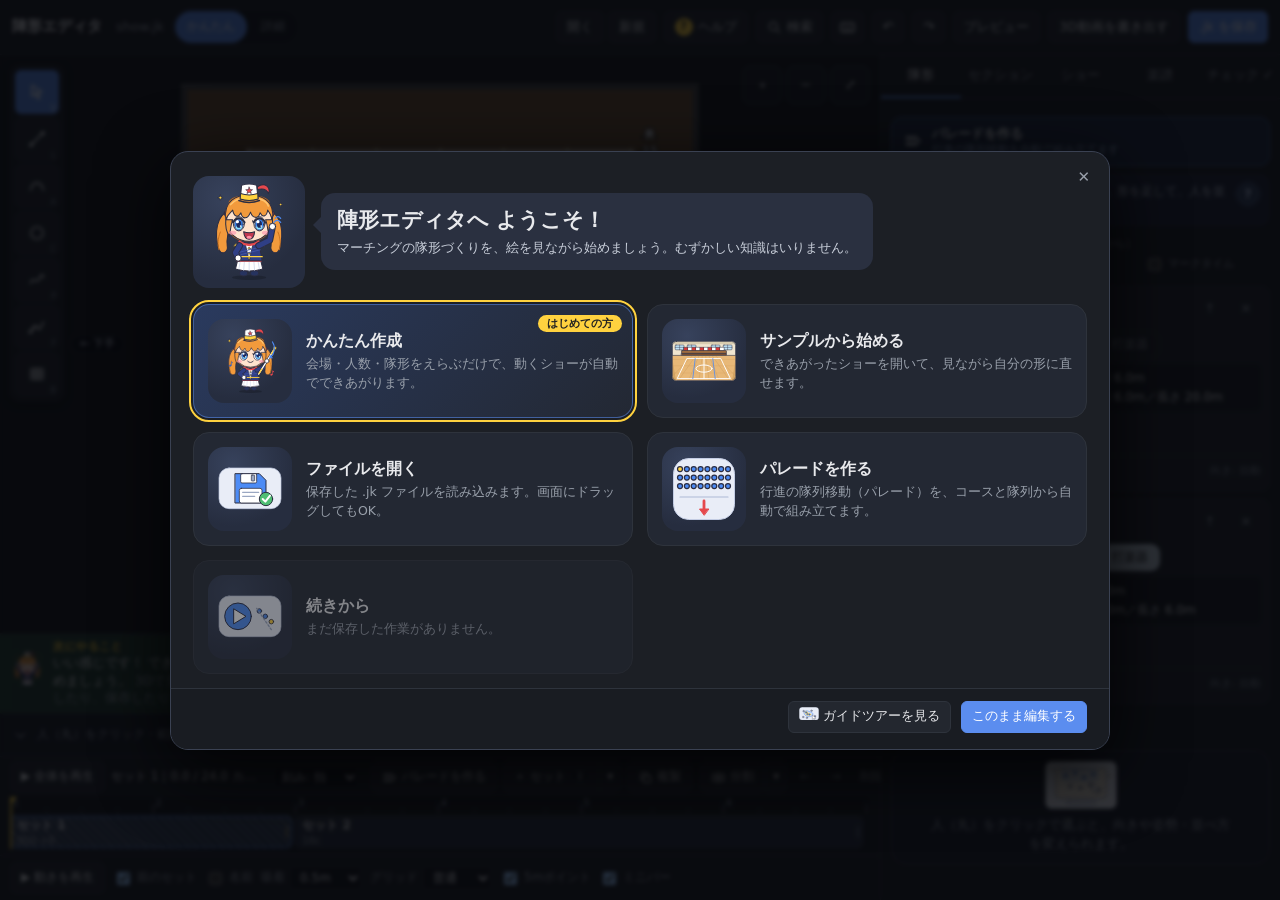
==== commit f9c0cba8: "グリッドを等間隔で見やすく（大会フロアの20m/30m・十字・5mポイント）、パレードを規定課題どおりに作り直し（直進・順次ピンホイール・Uターン・足踏み32歩） Co-Authored-By: Cl" ====
--- a/docs/index.html
+++ b/docs/index.html
@@ -1303,7 +1303,9 @@
       <button id="playset" title="前のセットからこのセットへの動きを再生">▶ 動きを再生</button>
       <label><input type="checkbox" id="showprev" checked> 前のセット</label>
       <label><input type="checkbox" id="shownames"> 名前</label>
-      <label title="ドラッグ時のマス目（Shift を押しながらで自由に）">吸着 <select id="snap"><option value="0.25">0.25</option><option value="0.5" selected>0.5</option><option value="1">1</option><option value="0">なし</option></select></label>
+      <label title="ドラッグ時のマス目（Shift を押しながらで自由に）。線の間隔にぴったり合います">吸着 <select id="snap"><option value="0.25">0.25</option><option value="0.5" selected>0.5</option><option value="1">1</option><option value="2.5">2.5</option><option value="5">5</option><option value="0">なし</option></select></label>
+      <label title="下の方眼の細かさ。拡大するほど細かい線が出ます">グリッド <select id="gridmode"><option value="fine">細かい</option><option value="normal">普通</option><option value="off">オフ</option></select></label>
+      <label title="5m ごとの交点に小さな十字（本番のフロアと同じ印）を出します"><input type="checkbox" id="gridpts" checked> <span id="gridptsl">5mポイント</span></label>
       <span id="info"></span>
     </div>
   </div>
@@ -1388,7 +1390,7 @@
 })();
 </script>
 <script>window.jkBoot&&jkBoot(.3);</script>
-<script>/* examples */window.JK_EXAMPLES=[{"file":"battery.jk","src":"# バッテリー（打楽器隊）フィーチャー — テナーの回し・スポック・ダブルストップ、バスのスプリット、スネアのリムショットとミュート\n# 楽器ごとの五線: スネア = 1線 / テナー = 5線（間に ドラム1〜4、上の加線に スポック）/ バス = 5線（線に ドラム1〜5）\n# 手順は大文字 = アクセント。p mf f ff は強弱、cresc / dim は次の強弱記号まで変化\nshow \"バッテリー フィーチャー\" {\n  field gym\n  look illust\n  tempo 132\n\n  section sn \"スネア\"     5 instrument snare       color \"#ff9f43\"\n  section tn \"テナー\"     3 instrument tenors      color \"#48dbfb\"\n  section bd \"バスドラム\" 5 instrument bass_drum   color \"#ee5253\"\n  section cy \"シンバル\"   4 instrument cymbals_mid color \"#ffd23f\"\n\n  # 1: スタンバイ。前にスネア、その奥にテナー、一番奥にバスとシンバル\n  set 1 hold 8 {\n    sn : line (-6, 0) -> (6, 0)\n    tn : line (-3, 3) -> (3, 3)\n    bd : line (-6, 6) -> (6, 6)\n    cy : line (-4.5, 9) -> (4.5, 9)\n  }\n\n  # 2: スネアは弧、バスは横へ広がる\n  set 2 counts 12 {\n    sn : arc (0, 7) radius 7 from 210 to 330\n    tn : line (-3, 3) -> (3, 3)\n    bd : line (-8, 7) -> (8, 7)\n    cy : block (0, 10) cols 4 spacing 2\n  }\n\n  # 3: スネアはV字、テナーは弧\n  set 3 counts 12 {\n    sn : poly (-9, -2) -> (1, 3) -> (8, -2)\n    tn : arc (0, 4) radius 3 from 200 to 340\n    bd : line (-8, 8) -> (8, 8)\n    cy : line (-4.5, 11) -> (4.5, 11)\n  }\n\n  # 4: フィナーレ。全員が前へ（4カウント保持）\n  set 4 counts 12 hold 4 {\n    sn : line (-8, -6) -> (8, -6)\n    tn : line (-3, -2) -> (3, -2)\n    bd : line (-8, 2) -> (8, 2)\n    cy : line (-4.5, 6) -> (4.5, 6)\n  }\n\n  # 12小節。スネア: リムショット(o)・ミュート(m)・フラム(f)・バズ(z)・スクレイプ(s)・スティッククリック(k)\n  part \"スネア\" for sn {\n    meter 4/4\n    # 1-2: 8分の基本\n    mf 8: R l r l R l r l | R l r l R l r l |\n    # 3-4: 16分とアクセント、フラムとダブル\n    16: ^R r l r R r l r ^L r l r R l r l |\n    8: fR l fL r fR l dr l |\n    # 5-6: p から f へ cresc\n    p 16: cresc r l r l r l r l r l r l r l r l |\n    f 16: R l r l R l r l R l r l R l r l |\n    # 7: リムショットとミュート（スカンク）\n    ff 8: oR - ml - oR - ml oL |\n    # 8: ミュートのグルーヴ\n    mf 16: mr - ml - oR - mr ml mr - ml - oL - mr ol |\n    # 9: 3連符\n    8: 3[ R l r ] 3[ L r l ] 3[ R l r ] 3[ L r l ] |\n    # 10: スクレイプとスティッククリック\n    4: sR ~ 8: kb kb 4: ^R |\n    # 11: バズロール\n    4: zR ~ zL ~ |\n    # 12: 決め\n    ff 16: ^B - - - ^B - - - 8: ^B - 4: ^B |\n  }\n\n  # 12小節。テナー: 1 = いちばん高い … 4 = いちばん低い、5・6 = スポック。R[13] = 同時に、B[12] = 右が1・左が2\n  part \"テナー\" for tn {\n    meter 4/4\n    # 1-2: 1→4 の上がりと下がり\n    mf 16: r1 l2 r3 l4 r1 l2 r3 l4 r1 l2 r3 l4 r1 l2 r3 l4 |\n    16: l4 r3 l2 r1 l4 r3 l2 r1 l4 r3 l2 r1 l4 r3 l2 r1 |\n    # 3: 同時打ちとスポック\n    16: R[13] - l2 - R[24] - l1 - ^R[12] - r5 l6 B[12] - - - |\n    # 4: ダブルストップ\n    f 8: B[12] B[34] B[13] B[24] ^B[14] r5 l6 ^B[23] |\n    # 5-6: 回し（アラウンド）\n    mf 16: r1 r2 r3 r4 l1 l2 l3 l4 r1 r2 r3 r4 l1 l2 l3 l4 |\n    16: r1 l1 r2 l2 r3 l3 r4 l4 r4 l4 r3 l3 r2 l2 r1 l1 |\n    # 7: ゴック（シェル）と和音\n    8: gr4 gl3 gr2 gl1 ^R[13] ^L[24] ^B[14] - |\n    # 8: バスとのユニゾン\n    f 4: ^B[14] 8: r5 l6 4: ^B[23] 8: r5 l6 |\n    # 9: 3連符\n    mf 8: 3[ r1 l2 r3 ] 3[ l4 r3 l2 ] 3[ r1 l2 r3 ] 3[ l4 r5 l6 ] |\n    # 10: cresc で盛り上げる\n    p 16: r1 l1 r2 l2 r2 l2 r3 l3 cresc r3 l3 r4 l4 r4 l4 r4 l4 |\n    # 11-12: フィナーレ\n    ff 16: >B[12] r5 l6 r5 >B[34] r5 l6 r5 >B[13] l6 r5 l6 >B[24] - r5 - |\n    8: ^B[14] - 4: ^B[23] 2: ^R[1234] |\n  }\n\n  # 12小節。バス: 1 = 最小（高い）… 5 = 最大（低い）。番号なし = 全員で同時\n  part \"バス\" for bd {\n    meter 4/4\n    # 1-2: スプリットの上がり下がり\n    mf 8: r1 l2 r3 l4 r5 l4 r3 l2 |\n    16: r1 l2 r3 l4 r5 l4 r3 l2 r1 l2 r3 l4 r5 - - - |\n    # 3-4: ユニゾン\n    4: ^B - ^B - |\n    8: B - B - ^B B - B |\n    # 5: リムクリック（g）\n    8: gr1 gl2 gr3 gl4 gr5 gl4 gr3 gl2 |\n    # 6: 上がり下がりを16分で\n    16: r5 l5 r4 l4 r3 l3 r2 l2 r1 l1 r2 l2 r3 l3 r4 l4 |\n    # 7-8: 1つおきに、そして同時打ち\n    mf 8: r1 - l2 - r3 - l4 - |\n    f 8: B[15] - B[24] - ^B[13] B[35] ^R[135] - |\n    # 9: 3連符\n    8: 3[ r1 l2 r3 ] 3[ l4 r5 l4 ] 3[ r3 l2 r1 ] 3[ l2 r3 l4 ] |\n    # 10-12: cresc → ff → 決め\n    p 8: r5 l4 r3 l2 cresc r1 l2 r3 l4 |\n    ff 8: ^B ^B ^B - ^B ^B - ^B |\n    4: ^B - 2: ^B |\n  }\n\n  # 12小節。シンバル: 1 = クラッシュ 2 = ハイハット閉 3 = ハイハット開 4 = チョーク\n  part \"シンバル\" for cy {\n    meter 4/4\n    mf 4: ^B1 - - - |\n    4: - - - - |\n    4: ^B1 - B1 - |\n    8: b2 b2 b2 b2 b2 b2 b2 b3 |\n    8: b2 b2 b2 b3 4: B4 - |\n    8: b2 b2 b2 b2 b2 b2 b2 b2 |\n    f 4: ^B1 - - - |\n    4: B1 - B1 - |\n    4: - - - - |\n    mf 8: b2 b2 b2 b2 b2 b2 b2 b2 |\n    ff 4: ^B1 B4 ^B1 B4 |\n    4: ^B1 ~ ~ ~ |\n  }\n}\n"},{"file":"carry.jk","src":"show \"楽器の構え\" {\n  field stage\n  tempo 120\n\n  section tp \"トランペット\"    1 instrument trumpet\n  section tb \"トロンボーン\"    1 instrument trombone\n  section sx \"アルトサックス\"  1 instrument alto_sax\n  section cl \"クラリネット\"    1 instrument clarinet\n  section fl \"フルート\"        1 instrument flute\n  section eu \"ユーフォニアム\"  1 instrument euphonium\n  section mt \"マーチングチューバ\" 1 instrument marching_tuba\n  section sz \"スーザフォン\"    1 instrument sousaphone\n  section sn \"スネア\"          1 instrument snare\n  section bd \"バスドラム\"      1 instrument bass_drum\n  section cy \"シンバル\"        1 instrument cymbals_high\n  section cg \"カラーガード\"    1 instrument flag\n\n  set 1 hold 8 {\n    tp : at (-6.25, 2.5)\n    tb : at (-3.75, 2.5)\n    sx : at (-1.25, 2.5)\n    cl : at (1.25, 2.5)\n    fl : at (3.75, 2.5)\n    eu : at (6.25, 2.5)\n    mt : at (-5, 6.5)\n    sz : at (-2.5, 6.5)\n    sn : at (0, 6.5)\n    bd : at (2.5, 6.5)\n    cy : at (5, 6.5)\n    cg : at (7.4, 6.5)\n    all : carry play\n  }\n  set 2 counts 2 hold 8 {\n    all : same carry right\n  }\n  set 3 counts 2 hold 8 {\n    all : same carry left\n  }\n  set 4 counts 2 hold 8 {\n    all : same carry front\n  }\n  set 5 counts 2 hold 8 {\n    all : same carry diag\n  }\n}\n"},{"file":"floor.jk","src":"# 陣形 サンプル: 屋内フロア（大きさは例。会場に合わせて変更してください）\nshow \"フロアドリル\" {\n  field floor 24 x 18        # 横24m × 奥行18m、単位はメートル\n  tempo 120\n  clearance 0.6               # これより近づいたら衝突として警告\n  maxstep 0.75                # 1カウント75cmを超えたら大股として警告\n\n  section fl  \"フルート\"     6\n  section cl  \"クラリネット\" 8\n  section br  \"金管\"         10\n  section pc  \"打楽器\"       4\n\n  set A hold 4 {\n    br      : line (-8, 10) -> (8, 10)\n    fl + cl : arc (0, 9) radius 7 from 200 to 340\n    pc      : line (-3, 14) -> (3, 14)\n  }\n  set B counts 16 {\n    br      : circle (0, MID) radius 5 start 0\n    fl + cl : curve (LEFT + 2, 2) -> (0, 3.5) -> (RIGHT - 2, 2)\n    pc      : block (0, MID) cols 2 spacing 1.5\n  }\n  set C counts 8 {\n    br      : same rotate 36\n  }\n  set D counts 16 hold 4 {\n    br      : poly (-9, 13) -> (0, 6) -> (9, 13)\n    fl + cl : line (-10, 2.5) -> (10, 2.5)\n    pc      : line (-2.25, 14) -> (2.25, 14)\n  }\n}\n"},{"file":"gym.jk","src":"# 陣形 サンプル: 体育館（会場を書かなければ 30m×30m の演技フロア）\n#   原点 = フロア中心（十字ラインの交点）、+x = 上手、+y = 奥（客席から遠ざかる）\n#   使える名前: FRONT / BACK / KAMI / SHIMO（30mライン）、FRONT20 / BACK20 / KAMI20 / SHIMO20（20mライン）\nshow \"体育館ドリル — 青の序曲\" {\n  tempo 120\n\n  section tp  \"トランペット\" 8  color \"#ffd23f\"\n  section hn  \"ホルン\"       4  color \"#ff9f43\"\n  section tb  \"トロンボーン\" 6  color \"#ee5253\"\n  section bs  \"低音\"         4  color \"#c0392b\"\n  section ww  \"木管\"        10  color \"#48dbfb\"\n  section pc  \"打楽器\"       5  color \"#c8d6e5\"\n\n  # 1: スタンバイ。金管は2列のブロック、木管は前で弧、打楽器はその奥\n  set 1 hold 8 {\n    tp + hn + tb + bs : block (0, -2) cols 11 spacing 1.8 rows 2\n    ww                : arc (0, -4) radius 9 from 200 to 340\n    pc                : line (shimo(2), 1.5) -> (kami(2), 1.5)\n  }\n\n  # 2: 金管は打楽器を囲む円、木管は20mラインの前辺へ\n  set 2 counts 16 {\n    tp + hn + tb + bs : circle (0, 1) radius 6 start 60\n    ww                : line (SHIMO20 + 1, FRONT20) -> (KAMI20 - 1, FRONT20)\n    pc                : block (0, 1) cols 3 spacing 1.5\n  }\n\n  # 3: 円を1人分回す\n  set 3 counts 8 {\n    tp + hn + tb + bs : same rotate 360 / 22\n  }\n\n  # 4: 客席に向かうV字。木管は左右に割れて斜めのライン\n  set 4 counts 16 {\n    tp + hn + tb + bs : poly (shimo(9), 8) -> (0, -3) -> (kami(9), 8)\n    ww                : poly (shimo(12), -6) -> (shimo(6), -11) -> (kami(6), -11) -> (kami(12), -6)\n    pc                : line (shimo(3), 10) -> (kami(3), 10)\n  }\n\n  # 5: フィナーレ。全員で前向きの2本ライン（8カウント保持）\n  set 5 counts 20 hold 8 {\n    tp + hn + tb + bs : line (SHIMO20 - 1, -6) -> (KAMI20 + 1, -6)\n    ww                : line (shimo(9), -9) -> (kami(9), -9)\n    pc                : line (shimo(4), -2) -> (kami(4), -2)\n  }\n}\n"},{"file":"instruments.jk","src":"show \"楽器チェック\" {\n  field stage\n  section a \"チューバ\" 1\n  section b \"マーチングチューバ\" 1\n  section c \"スーザフォン\" 1\n  section d \"ユーフォニアム\" 1\n  section e \"マーチングホルン\" 1\n  section f \"バスクラリネット\" 1\n  section g \"バリトンサックス\" 1\n  section h \"ファゴット\" 1\n  section i \"オーボエ\" 1\n  section bd \"バスドラム\" 5\n  section j \"テナードラム\" 1\n  section k \"シンバル\" 1 instrument cymbals_high\n  section l \"シンバル\" 1 instrument cymbals_mid\n  section m \"グロッケン\" 1\n  section n \"シロフォン\" 1\n  set 1 {\n    a : at (-7,4)  b : at (-5,4)  c : at (-3,4)  d : at (-1,4)  e : at (1,4)  f : at (3,4)  g : at (5,4)  h : at (7,4)\n    i : at (-7,1)  bd : line (-5,1) -> (3,1)  j : at (5,1)  k : at (7,1)  l : at (-8,6) m : at (0,6) n : at (8,6)\n  }\n}\n"},{"file":"opener.jk","src":"# 陣形 サンプル: 高校フィールドショーのオープナー（37人）\nshow \"Opener — 夜明け\" {\n  field football hs\n  tempo 144\n\n  section tp    \"トランペット\"   8  color \"#ffd23f\"\n  section mel   \"メロフォン\"     6  color \"#ff9f43\"\n  section tb    \"トロンボーン\"   8  color \"#ee5253\"\n  section perc  \"バッテリー\"     7  color \"#c8d6e5\"\n  section cg    \"カラーガード\"   8  color \"#a66cff\"\n\n  # 1: 開始位置。管は前ハッシュの後ろに横一列、打楽器はその後ろ、ガードは前で弧\n  set 1 hold 8 {\n    tp + mel + tb : line (s1(30), FH + 8) -> (s2(30), FH + 8)\n    perc          : line (s1(40), FH + 20) -> (s2(40), FH + 20)\n    cg            : arc (0, FH - 4) radius 12 from 200 to 340\n  }\n\n  # 2: 管は打楽器を包む「笑顔」の弧へ（誰がどこへ行くかは自動）。打楽器は中央に寄る\n  set 2 counts 16 {\n    tp + mel + tb : arc (0, BH) radius 30 from 200 to 340\n    perc          : line (s1(45), FH + 20) -> (s2(45), FH + 20)\n    cg            : line (s1(35), FH - 6) -> (s2(35), FH - 6)\n  }\n\n  # 3: 管は円、打楽器は円の中でブロック（管が来る前に8カウントで入る）、ガードは外側の弧\n  set 3 counts 24 {\n    tp + mel + tb : circle (0, MID) radius 16\n    perc          : block (0, MID) cols 4 spacing 2.5 in 8\n    cg            : arc (0, MID) radius 26 from 200 to 340\n  }\n\n  # 4: 円をそのまま1人分回す（同じ人が同じ順番のまま）\n  set 4 counts 8 {\n    tp + mel + tb : same rotate 360 / 22\n  }\n\n  # 5: 客席に向かうV字（ウェッジ）。ガードは少し前へ\n  set 5 counts 24 {\n    tp + mel + tb : poly (s1(30), BH - 2) -> (0, FH + 2) -> (s2(30), BH - 2)\n    cg            : same shift (0, -6)\n  }\n\n  # 6: カンパニーフロントで締め（打楽器は管が通り過ぎてから8カウント遅れて出る）\n  set 6 counts 32 hold 8 {\n    tp + mel + tb : line (s1(35), FH) -> (s2(35), FH)\n    perc          : line (s1(40), FH + 10) -> (s2(40), FH + 10) wait 8\n    cg            : block (0, FH - 10) cols 8 spacing 3\n  }\n}\n"},{"file":"parade_gym.jk","src":"# パレード自動作成で作ったショー: ウィールで体育館の外周を時計回りに一周\n# 出発前に8カウント足踏み → 一周 → 整列して停止\nshow \"パレード（体育館を一周）\" {\n  field gym\n  tempo 120\n\n  section fl \"フルート\" 6 color \"#ff9ff3\"\n  section tp \"トランペット\" 8 color \"#ffd23f\"\n  section cl \"クラリネット\" 8 color \"#48dbfb\"\n  section sn \"スネア\" 4 instrument snare color \"#ff9f43\"\n\n  set 整列 hold 8 {\n    fl1..fl4            : line (0, -14.2) -> (0, -10.6) assign keep step glide\n    fl5..fl6 + tp1..tp2 : line (1.685, -14.2) -> (1.685, -10.6) assign keep step glide\n    tp3..tp6            : line (3.401, -14.197) -> (3.322, -10.598) assign keep step glide\n    tp7..tp8 + cl1..cl2 : line (5.314, -13.988) -> (4.611, -10.457) assign keep step glide\n    cl3..cl6            : line (7.161, -13.449) -> (5.857, -10.094) assign keep step glide\n    cl7..cl8 + sn1..sn2 : line (8.887, -12.598) -> (7.02, -9.521) assign keep step glide\n    sn3                 : at (9.648, -10.558) step glide\n    sn4                 : at (8.857, -9.656) step glide\n  }\n\n  set 角1 counts 44 {   # コーナー\n    fl1 : at (-13.614, 6.709) bend 125.214 step glide\n    fl2 : at (-12.478, 6.323) bend 126.632 step glide\n    fl3 : at (-11.341, 5.937) bend 128.269 step glide\n    fl4 : at (-10.205, 5.552) bend 130.177 step glide\n    fl5 : at (-14.072, 4.839) bend 127.914 step glide\n    fl6 : at (-12.885, 4.657) bend 130.084 step glide\n    tp1 : at (-11.699, 4.474) bend 132.591 step glide\n    tp2 : at (-10.513, 4.292) bend 135.519 step glide\n    tp3 : at (-14.2, 2.949) bend 128.464 step glide\n    tp4 : at (-13, 2.949) bend 131.001 step glide\n    tp5 : at (-11.8, 2.949) bend 133.906 step glide\n    tp6 : at (-10.6, 2.949) bend 137.262 step glide\n    tp7 : at (-14.2, 1.264) bend 127.446 step glide\n    tp8 : at (-13, 1.264) bend 129.459 step glide\n    cl1 : at (-11.8, 1.264) bend 131.788 step glide\n    cl2 : at (-10.6, 1.264) bend 134.515 step glide\n    cl3 : at (-14.2, -0.421) bend 124.202 step glide\n    cl4 : at (-13, -0.421) bend 125.378 step glide\n    cl5 : at (-11.8, -0.421) bend 126.725 step glide\n    cl6 : at (-10.6, -0.421) bend 128.28 step glide\n    cl7 : at (-14.2, -2.107) bend 118.904 step glide\n    cl8 : at (-13, -2.107) bend 118.882 step glide\n    sn1 : at (-11.8, -2.107) bend 118.754 step glide\n    sn2 : at (-10.6, -2.107) bend 118.448 step glide\n    sn3 : at (-12.979, -3.804) bend 110.323 step glide\n    sn4 : at (-11.782, -3.725) bend 108.8 step glide\n  }\n\n  set 角2 counts 44 {   # コーナー\n    fl1 : at (12.339, 9.293) bend 102.147 step glide\n    fl2 : at (11.342, 8.627) bend 99.794 step glide\n    fl3 : at (10.344, 7.96) bend 96.929 step glide\n    fl4 : at (9.346, 7.293) bend 93.365 step glide\n    fl5 : at (11.135, 10.794) bend 107.356 step glide\n    fl6 : at (10.268, 9.964) bend 105.851 step glide\n    tp1 : at (9.401, 9.135) bend 103.939 step glide\n    tp2 : at (8.534, 8.305) bend 101.441 step glide\n    tp3 : at (9.688, 12.063) bend 115.571 step glide\n    tp4 : at (8.978, 11.095) bend 114.813 step glide\n    tp5 : at (8.269, 10.128) bend 113.758 step glide\n    tp6 : at (7.559, 9.16) bend 112.25 step glide\n    tp7 : at (8.043, 13.061) bend 121.795 step glide\n    tp8 : at (7.512, 11.985) bend 122.418 step glide\n    cl1 : at (6.981, 10.909) bend 123.092 step glide\n    cl2 : at (6.451, 9.833) bend 123.808 step glide\n    cl3 : at (6.249, 13.759) bend 126.094 step glide\n    cl4 : at (5.914, 12.607) bend 127.732 step glide\n    cl5 : at (5.578, 11.455) bend 129.627 step glide\n    cl6 : at (5.242, 10.303) bend 131.847 step glide\n    cl7 : at (4.362, 14.134) bend 128.241 step glide\n    cl8 : at (4.231, 12.942) bend 130.55 step glide\n    sn1 : at (4.101, 11.749) bend 133.211 step glide\n    sn2 : at (3.97, 10.556) bend 136.309 step glide\n    sn3 : at (2.528, 13) bend 130.856 step glide\n    sn4 : at (2.528, 11.8) bend 133.648 step glide\n  }\n\n  set 角3 counts 48 {   # コーナー\n    fl1 : at (0, -14.2) bend 131.425 step glide\n    fl2 : at (0, -13) bend 132.264 step glide\n    fl3 : at (0, -11.8) bend 133.252 step glide\n    fl4 : at (0, -10.6) bend 134.433 step glide\n    fl5 : at (1.685, -14.2) bend 127.097 step glide\n    fl6 : at (1.685, -13) bend 126.798 step glide\n    tp1 : at (1.685, -11.8) bend 126.397 step glide\n    tp2 : at (1.685, -10.6) bend 125.843 step glide\n    tp3 : at (3.401, -14.197) bend 121.122 step glide\n    tp4 : at (3.375, -12.998) bend 119.415 step glide\n    tp5 : at (3.348, -11.798) bend 117.259 step glide\n    tp6 : at (3.322, -10.598) bend 114.459 step glide\n    tp7 : at (5.314, -13.988) bend 116.376 step glide\n    tp8 : at (5.08, -12.811) bend 113.876 step glide\n    cl1 : at (4.846, -11.634) bend 110.818 step glide\n    cl2 : at (4.611, -10.457) bend 106.996 step glide\n    cl3 : at (7.161, -13.449) bend 115.41 step glide\n    cl4 : at (6.726, -12.331) bend 112.749 step glide\n    cl5 : at (6.291, -11.213) bend 109.508 step glide\n    cl6 : at (5.857, -10.094) bend 105.477 step glide\n    cl7 : at (8.887, -12.598) bend 118.291 step glide\n    cl8 : at (8.265, -11.572) bend 116.11 step glide\n    sn1 : at (7.642, -10.546) bend 113.417 step glide\n    sn2 : at (7.02, -9.521) bend 110.008 step glide\n    sn3 : at (9.648, -10.558) bend 123.31 step glide\n    sn4 : at (8.857, -9.656) bend 122.038 step glide\n  }\n\n  set 停止 hold 8 mark {   # 整列・停止\n    all : face 0\n  }\n\n  part \"パレードのビート\" for sn {\n    meter 4/4\n    start 8\n    repeat 18 {\n      8: R l r l R l r l |\n      8: R l r r L r l l |\n    }\n  }\n}\n"},{"file":"snare.jk","src":"# スネアライン — 楽譜（part）つきの例\n# 7人のスネアが、くさび形 → 横一列 → 弧 と動きながら、8小節の譜面を叩く\nshow \"スネアライン\" {\n  field gym\n  tempo 140\n\n  section sn \"スネア\" 7 instrument snare color \"#ff9f43\"\n\n  set 1 hold 8 {\n    sn : poly (-6, -10) -> (0, -3) -> (6, -10)\n  }\n\n  set 2 counts 20 {\n    sn : line (-8, 4) -> (8, 4)\n  }\n\n  set 3 counts 20 {\n    sn : arc (0, -2) radius 9 from 200 to 340\n  }\n\n  # 全員で同じ譜面（R/L = アクセント付きの右手/左手、小文字は普通の強さ）\n  part \"スネアソロ\" for sn {\n    meter 4/4\n    start 0\n    # 1: 8分音符の基本\n    8: R l r l R l r l |\n    # 2: 16分音符とアクセント（^ は強いアクセント）\n    16: ^R r l r R r l r ^L r l r R l r l |\n    # 3: フラム(f)とダブル(d)\n    8: fR l dr l fL r dl r |\n    # 4: 3連符\n    8: 3[ R l r ] 3[ L r l ] 3[ R l r ] 3[ L r l ] |\n    # 5: スティック打ち(x) + 16分\n    8: xR xl xr xl 16: R r l r R r l r |\n    # 6: 休符・タイ・両手\n    4: R 8: - r l 16: R r l r 8: B |\n    # 7: バズ（z）ロール\n    4: zR ~ zL ~ |\n    # 8: 決め\n    16: ^B - - - ^B - - - 8: ^B - 4: ^B |\n  }\n}\n"},{"file":"stage.jk","src":"# 陣形 サンプル: ステージ（既定は間口16m × 奥行10m、両袖4m）\n#   原点 = 舞台前端の中央、+x = 上手、+y = 奥。|x| が間口の半分を超えると袖\nshow \"ステージマーチング — 光の行進\" {\n  field stage            # 大きさを変えるなら: field stage 18 x 12 wings 5\n  tempo 112\n\n  section tp  \"トランペット\" 6  color \"#ffd23f\"\n  section tb  \"トロンボーン\" 4  color \"#ee5253\"\n  section ww  \"木管\"         8  color \"#48dbfb\"\n  section pc  \"打楽器\"       4  color \"#c8d6e5\"\n\n  # 1: 袖でスタンバイ（金管は上手袖、木管は下手袖、打楽器は奥に置いておく）\n  set 1 hold 4 {\n    tp + tb : block (KAMIWING, 5) cols 2 spacing 1.4 rows 1.4\n    ww      : block (SHIMOWING, 5) cols 2 spacing 1.4 rows 1.4\n    pc      : line (shimo(3), 9) -> (kami(3), 9)\n  }\n\n  # 2: 両袖から登場して横一列\n  set 2 counts 16 {\n    tp + tb : line (kami(0.3), 5) -> (kami(7.5), 5)\n    ww      : line (shimo(0.5), 3) -> (shimo(7.5), 3)\n  }\n\n  # 3: 前に向かって開く弧（打楽器を囲む）\n  set 3 counts 16 {\n    tp + tb + ww : arc (0, 8.5) radius 6.5 from 200 to 340\n  }\n\n  # 4: 弧を少しずつ前へ（客席に迫る）\n  set 4 counts 8 {\n    tp + tb + ww : same shift (0, 1.5)\n  }\n\n  # 5: 締め。舞台前端から1mに一列、打楽器は中央奥\n  set 5 counts 16 hold 8 {\n    tp + tb + ww : line (shimo(7), 1.2) -> (kami(7), 1.2)\n    pc           : line (shimo(2), 4) -> (kami(2), 4)\n  }\n}\n"}];</script>
+<script>/* examples */window.JK_EXAMPLES=[{"file":"battery.jk","src":"# バッテリー（打楽器隊）フィーチャー — テナーの回し・スポック・ダブルストップ、バスのスプリット、スネアのリムショットとミュート\n# 楽器ごとの五線: スネア = 1線 / テナー = 5線（間に ドラム1〜4、上の加線に スポック）/ バス = 5線（線に ドラム1〜5）\n# 手順は大文字 = アクセント。p mf f ff は強弱、cresc / dim は次の強弱記号まで変化\nshow \"バッテリー フィーチャー\" {\n  field gym\n  look illust\n  tempo 132\n\n  section sn \"スネア\"     5 instrument snare       color \"#ff9f43\"\n  section tn \"テナー\"     3 instrument tenors      color \"#48dbfb\"\n  section bd \"バスドラム\" 5 instrument bass_drum   color \"#ee5253\"\n  section cy \"シンバル\"   4 instrument cymbals_mid color \"#ffd23f\"\n\n  # 1: スタンバイ。前にスネア、その奥にテナー、一番奥にバスとシンバル\n  set 1 hold 8 {\n    sn : line (-6, 0) -> (6, 0)\n    tn : line (-3, 3) -> (3, 3)\n    bd : line (-6, 6) -> (6, 6)\n    cy : line (-4.5, 9) -> (4.5, 9)\n  }\n\n  # 2: スネアは弧、バスは横へ広がる\n  set 2 counts 12 {\n    sn : arc (0, 7) radius 7 from 210 to 330\n    tn : line (-3, 3) -> (3, 3)\n    bd : line (-8, 7) -> (8, 7)\n    cy : block (0, 10) cols 4 spacing 2\n  }\n\n  # 3: スネアはV字、テナーは弧\n  set 3 counts 12 {\n    sn : poly (-9, -2) -> (1, 3) -> (8, -2)\n    tn : arc (0, 4) radius 3 from 200 to 340\n    bd : line (-8, 8) -> (8, 8)\n    cy : line (-4.5, 11) -> (4.5, 11)\n  }\n\n  # 4: フィナーレ。全員が前へ（4カウント保持）\n  set 4 counts 12 hold 4 {\n    sn : line (-8, -6) -> (8, -6)\n    tn : line (-3, -2) -> (3, -2)\n    bd : line (-8, 2) -> (8, 2)\n    cy : line (-4.5, 6) -> (4.5, 6)\n  }\n\n  # 12小節。スネア: リムショット(o)・ミュート(m)・フラム(f)・バズ(z)・スクレイプ(s)・スティッククリック(k)\n  part \"スネア\" for sn {\n    meter 4/4\n    # 1-2: 8分の基本\n    mf 8: R l r l R l r l | R l r l R l r l |\n    # 3-4: 16分とアクセント、フラムとダブル\n    16: ^R r l r R r l r ^L r l r R l r l |\n    8: fR l fL r fR l dr l |\n    # 5-6: p から f へ cresc\n    p 16: cresc r l r l r l r l r l r l r l r l |\n    f 16: R l r l R l r l R l r l R l r l |\n    # 7: リムショットとミュート（スカンク）\n    ff 8: oR - ml - oR - ml oL |\n    # 8: ミュートのグルーヴ\n    mf 16: mr - ml - oR - mr ml mr - ml - oL - mr ol |\n    # 9: 3連符\n    8: 3[ R l r ] 3[ L r l ] 3[ R l r ] 3[ L r l ] |\n    # 10: スクレイプとスティッククリック\n    4: sR ~ 8: kb kb 4: ^R |\n    # 11: バズロール\n    4: zR ~ zL ~ |\n    # 12: 決め\n    ff 16: ^B - - - ^B - - - 8: ^B - 4: ^B |\n  }\n\n  # 12小節。テナー: 1 = いちばん高い … 4 = いちばん低い、5・6 = スポック。R[13] = 同時に、B[12] = 右が1・左が2\n  part \"テナー\" for tn {\n    meter 4/4\n    # 1-2: 1→4 の上がりと下がり\n    mf 16: r1 l2 r3 l4 r1 l2 r3 l4 r1 l2 r3 l4 r1 l2 r3 l4 |\n    16: l4 r3 l2 r1 l4 r3 l2 r1 l4 r3 l2 r1 l4 r3 l2 r1 |\n    # 3: 同時打ちとスポック\n    16: R[13] - l2 - R[24] - l1 - ^R[12] - r5 l6 B[12] - - - |\n    # 4: ダブルストップ\n    f 8: B[12] B[34] B[13] B[24] ^B[14] r5 l6 ^B[23] |\n    # 5-6: 回し（アラウンド）\n    mf 16: r1 r2 r3 r4 l1 l2 l3 l4 r1 r2 r3 r4 l1 l2 l3 l4 |\n    16: r1 l1 r2 l2 r3 l3 r4 l4 r4 l4 r3 l3 r2 l2 r1 l1 |\n    # 7: ゴック（シェル）と和音\n    8: gr4 gl3 gr2 gl1 ^R[13] ^L[24] ^B[14] - |\n    # 8: バスとのユニゾン\n    f 4: ^B[14] 8: r5 l6 4: ^B[23] 8: r5 l6 |\n    # 9: 3連符\n    mf 8: 3[ r1 l2 r3 ] 3[ l4 r3 l2 ] 3[ r1 l2 r3 ] 3[ l4 r5 l6 ] |\n    # 10: cresc で盛り上げる\n    p 16: r1 l1 r2 l2 r2 l2 r3 l3 cresc r3 l3 r4 l4 r4 l4 r4 l4 |\n    # 11-12: フィナーレ\n    ff 16: >B[12] r5 l6 r5 >B[34] r5 l6 r5 >B[13] l6 r5 l6 >B[24] - r5 - |\n    8: ^B[14] - 4: ^B[23] 2: ^R[1234] |\n  }\n\n  # 12小節。バス: 1 = 最小（高い）… 5 = 最大（低い）。番号なし = 全員で同時\n  part \"バス\" for bd {\n    meter 4/4\n    # 1-2: スプリットの上がり下がり\n    mf 8: r1 l2 r3 l4 r5 l4 r3 l2 |\n    16: r1 l2 r3 l4 r5 l4 r3 l2 r1 l2 r3 l4 r5 - - - |\n    # 3-4: ユニゾン\n    4: ^B - ^B - |\n    8: B - B - ^B B - B |\n    # 5: リムクリック（g）\n    8: gr1 gl2 gr3 gl4 gr5 gl4 gr3 gl2 |\n    # 6: 上がり下がりを16分で\n    16: r5 l5 r4 l4 r3 l3 r2 l2 r1 l1 r2 l2 r3 l3 r4 l4 |\n    # 7-8: 1つおきに、そして同時打ち\n    mf 8: r1 - l2 - r3 - l4 - |\n    f 8: B[15] - B[24] - ^B[13] B[35] ^R[135] - |\n    # 9: 3連符\n    8: 3[ r1 l2 r3 ] 3[ l4 r5 l4 ] 3[ r3 l2 r1 ] 3[ l2 r3 l4 ] |\n    # 10-12: cresc → ff → 決め\n    p 8: r5 l4 r3 l2 cresc r1 l2 r3 l4 |\n    ff 8: ^B ^B ^B - ^B ^B - ^B |\n    4: ^B - 2: ^B |\n  }\n\n  # 12小節。シンバル: 1 = クラッシュ 2 = ハイハット閉 3 = ハイハット開 4 = チョーク\n  part \"シンバル\" for cy {\n    meter 4/4\n    mf 4: ^B1 - - - |\n    4: - - - - |\n    4: ^B1 - B1 - |\n    8: b2 b2 b2 b2 b2 b2 b2 b3 |\n    8: b2 b2 b2 b3 4: B4 - |\n    8: b2 b2 b2 b2 b2 b2 b2 b2 |\n    f 4: ^B1 - - - |\n    4: B1 - B1 - |\n    4: - - - - |\n    mf 8: b2 b2 b2 b2 b2 b2 b2 b2 |\n    ff 4: ^B1 B4 ^B1 B4 |\n    4: ^B1 ~ ~ ~ |\n  }\n}\n"},{"file":"carry.jk","src":"show \"楽器の構え\" {\n  field stage\n  tempo 120\n\n  section tp \"トランペット\"    1 instrument trumpet\n  section tb \"トロンボーン\"    1 instrument trombone\n  section sx \"アルトサックス\"  1 instrument alto_sax\n  section cl \"クラリネット\"    1 instrument clarinet\n  section fl \"フルート\"        1 instrument flute\n  section eu \"ユーフォニアム\"  1 instrument euphonium\n  section mt \"マーチングチューバ\" 1 instrument marching_tuba\n  section sz \"スーザフォン\"    1 instrument sousaphone\n  section sn \"スネア\"          1 instrument snare\n  section bd \"バスドラム\"      1 instrument bass_drum\n  section cy \"シンバル\"        1 instrument cymbals_high\n  section cg \"カラーガード\"    1 instrument flag\n\n  set 1 hold 8 {\n    tp : at (-6.25, 2.5)\n    tb : at (-3.75, 2.5)\n    sx : at (-1.25, 2.5)\n    cl : at (1.25, 2.5)\n    fl : at (3.75, 2.5)\n    eu : at (6.25, 2.5)\n    mt : at (-5, 6.5)\n    sz : at (-2.5, 6.5)\n    sn : at (0, 6.5)\n    bd : at (2.5, 6.5)\n    cy : at (5, 6.5)\n    cg : at (7.4, 6.5)\n    all : carry play\n  }\n  set 2 counts 2 hold 8 {\n    all : same carry right\n  }\n  set 3 counts 2 hold 8 {\n    all : same carry left\n  }\n  set 4 counts 2 hold 8 {\n    all : same carry front\n  }\n  set 5 counts 2 hold 8 {\n    all : same carry diag\n  }\n}\n"},{"file":"floor.jk","src":"# 陣形 サンプル: 屋内フロア（大きさは例。会場に合わせて変更してください）\nshow \"フロアドリル\" {\n  field floor 24 x 18        # 横24m × 奥行18m、単位はメートル\n  tempo 120\n  clearance 0.6               # これより近づいたら衝突として警告\n  maxstep 0.75                # 1カウント75cmを超えたら大股として警告\n\n  section fl  \"フルート\"     6\n  section cl  \"クラリネット\" 8\n  section br  \"金管\"         10\n  section pc  \"打楽器\"       4\n\n  set A hold 4 {\n    br      : line (-8, 10) -> (8, 10)\n    fl + cl : arc (0, 9) radius 7 from 200 to 340\n    pc      : line (-3, 14) -> (3, 14)\n  }\n  set B counts 16 {\n    br      : circle (0, MID) radius 5 start 0\n    fl + cl : curve (LEFT + 2, 2) -> (0, 3.5) -> (RIGHT - 2, 2)\n    pc      : block (0, MID) cols 2 spacing 1.5\n  }\n  set C counts 8 {\n    br      : same rotate 36\n  }\n  set D counts 16 hold 4 {\n    br      : poly (-9, 13) -> (0, 6) -> (9, 13)\n    fl + cl : line (-10, 2.5) -> (10, 2.5)\n    pc      : line (-2.25, 14) -> (2.25, 14)\n  }\n}\n"},{"file":"gym.jk","src":"# 陣形 サンプル: 体育館（会場を書かなければ 30m×30m の演技フロア）\n#   原点 = フロア中心（十字ラインの交点）、+x = 上手、+y = 奥（客席から遠ざかる）\n#   使える名前: FRONT / BACK / KAMI / SHIMO（30mライン）、FRONT20 / BACK20 / KAMI20 / SHIMO20（20mライン）\nshow \"体育館ドリル — 青の序曲\" {\n  tempo 120\n\n  section tp  \"トランペット\" 8  color \"#ffd23f\"\n  section hn  \"ホルン\"       4  color \"#ff9f43\"\n  section tb  \"トロンボーン\" 6  color \"#ee5253\"\n  section bs  \"低音\"         4  color \"#c0392b\"\n  section ww  \"木管\"        10  color \"#48dbfb\"\n  section pc  \"打楽器\"       5  color \"#c8d6e5\"\n\n  # 1: スタンバイ。金管は2列のブロック、木管は前で弧、打楽器はその奥\n  set 1 hold 8 {\n    tp + hn + tb + bs : block (0, -2) cols 11 spacing 1.8 rows 2\n    ww                : arc (0, -4) radius 9 from 200 to 340\n    pc                : line (shimo(2), 1.5) -> (kami(2), 1.5)\n  }\n\n  # 2: 金管は打楽器を囲む円、木管は20mラインの前辺へ\n  set 2 counts 16 {\n    tp + hn + tb + bs : circle (0, 1) radius 6 start 60\n    ww                : line (SHIMO20 + 1, FRONT20) -> (KAMI20 - 1, FRONT20)\n    pc                : block (0, 1) cols 3 spacing 1.5\n  }\n\n  # 3: 円を1人分回す\n  set 3 counts 8 {\n    tp + hn + tb + bs : same rotate 360 / 22\n  }\n\n  # 4: 客席に向かうV字。木管は左右に割れて斜めのライン\n  set 4 counts 16 {\n    tp + hn + tb + bs : poly (shimo(9), 8) -> (0, -3) -> (kami(9), 8)\n    ww                : poly (shimo(12), -6) -> (shimo(6), -11) -> (kami(6), -11) -> (kami(12), -6)\n    pc                : line (shimo(3), 10) -> (kami(3), 10)\n  }\n\n  # 5: フィナーレ。全員で前向きの2本ライン（8カウント保持）\n  set 5 counts 20 hold 8 {\n    tp + hn + tb + bs : line (SHIMO20 - 1, -6) -> (KAMI20 + 1, -6)\n    ww                : line (shimo(9), -9) -> (kami(9), -9)\n    pc                : line (shimo(4), -2) -> (kami(4), -2)\n  }\n}\n"},{"file":"instruments.jk","src":"show \"楽器チェック\" {\n  field stage\n  section a \"チューバ\" 1\n  section b \"マーチングチューバ\" 1\n  section c \"スーザフォン\" 1\n  section d \"ユーフォニアム\" 1\n  section e \"マーチングホルン\" 1\n  section f \"バスクラリネット\" 1\n  section g \"バリトンサックス\" 1\n  section h \"ファゴット\" 1\n  section i \"オーボエ\" 1\n  section bd \"バスドラム\" 5\n  section j \"テナードラム\" 1\n  section k \"シンバル\" 1 instrument cymbals_high\n  section l \"シンバル\" 1 instrument cymbals_mid\n  section m \"グロッケン\" 1\n  section n \"シロフォン\" 1\n  set 1 {\n    a : at (-7,4)  b : at (-5,4)  c : at (-3,4)  d : at (-1,4)  e : at (1,4)  f : at (3,4)  g : at (5,4)  h : at (7,4)\n    i : at (-7,1)  bd : line (-5,1) -> (3,1)  j : at (5,1)  k : at (7,1)  l : at (-8,6) m : at (0,6) n : at (8,6)\n  }\n}\n"},{"file":"opener.jk","src":"# 陣形 サンプル: 高校フィールドショーのオープナー（37人）\nshow \"Opener — 夜明け\" {\n  field football hs\n  tempo 144\n\n  section tp    \"トランペット\"   8  color \"#ffd23f\"\n  section mel   \"メロフォン\"     6  color \"#ff9f43\"\n  section tb    \"トロンボーン\"   8  color \"#ee5253\"\n  section perc  \"バッテリー\"     7  color \"#c8d6e5\"\n  section cg    \"カラーガード\"   8  color \"#a66cff\"\n\n  # 1: 開始位置。管は前ハッシュの後ろに横一列、打楽器はその後ろ、ガードは前で弧\n  set 1 hold 8 {\n    tp + mel + tb : line (s1(30), FH + 8) -> (s2(30), FH + 8)\n    perc          : line (s1(40), FH + 20) -> (s2(40), FH + 20)\n    cg            : arc (0, FH - 4) radius 12 from 200 to 340\n  }\n\n  # 2: 管は打楽器を包む「笑顔」の弧へ（誰がどこへ行くかは自動）。打楽器は中央に寄る\n  set 2 counts 16 {\n    tp + mel + tb : arc (0, BH) radius 30 from 200 to 340\n    perc          : line (s1(45), FH + 20) -> (s2(45), FH + 20)\n    cg            : line (s1(35), FH - 6) -> (s2(35), FH - 6)\n  }\n\n  # 3: 管は円、打楽器は円の中でブロック（管が来る前に8カウントで入る）、ガードは外側の弧\n  set 3 counts 24 {\n    tp + mel + tb : circle (0, MID) radius 16\n    perc          : block (0, MID) cols 4 spacing 2.5 in 8\n    cg            : arc (0, MID) radius 26 from 200 to 340\n  }\n\n  # 4: 円をそのまま1人分回す（同じ人が同じ順番のまま）\n  set 4 counts 8 {\n    tp + mel + tb : same rotate 360 / 22\n  }\n\n  # 5: 客席に向かうV字（ウェッジ）。ガードは少し前へ\n  set 5 counts 24 {\n    tp + mel + tb : poly (s1(30), BH - 2) -> (0, FH + 2) -> (s2(30), BH - 2)\n    cg            : same shift (0, -6)\n  }\n\n  # 6: カンパニーフロントで締め（打楽器は管が通り過ぎてから8カウント遅れて出る）\n  set 6 counts 32 hold 8 {\n    tp + mel + tb : line (s1(35), FH) -> (s2(35), FH)\n    perc          : line (s1(40), FH + 10) -> (s2(40), FH + 10) wait 8\n    cg            : block (0, FH - 10) cols 8 spacing 3\n  }\n}\n"},{"file":"parade_contest.jk","src":"# # 吹奏楽連盟マーチングコンテストの規定課題を、パレード自動作成で作ったショー（体育館 30m×30m）\n# # ①四角形ラインを反時計回りに一周（順次ピンホイール 8 拍）→ ②センターラインで180°ターン（カウンターマーチ）→ ③客席向きで32歩足踏み\n# # 先頭はドラムメジャー（dm）。直進は縦横そろった直線、角は拍を決めて回る。外側の列は20mラインの外側を通る\nshow \"マーチングコンテスト規定課題（36人）\" {\n  field gym\n  tempo 120\n\n  section fl \"フルート\" 6 color \"#ff9ff3\"\n  section tp \"トランペット\" 8 color \"#ffd23f\"\n  section cl \"クラリネット\" 8 color \"#48dbfb\"\n  section tb \"トロンボーン\" 6 color \"#ee5253\"\n  section sn \"スネア\" 4 instrument snare color \"#ff9f43\"\n  section bd \"バスドラム\" 3 instrument bass_drum color \"#c8d6e5\"\n  section dm \"ドラムメジャー\" 1 color \"#e63946\"\n\n  set 整列 {\n    fl1..fl3       : line (2.1875, -8.75) -> (2.1875, -11.25) assign keep step glide\n    fl4..fl6       : line (0.9375, -8.75) -> (0.9375, -11.25) assign keep step glide\n    tp1..tp3       : line (-0.3125, -8.75) -> (-0.3125, -11.25) assign keep step glide\n    tp4..tp6       : line (-1.5625, -8.75) -> (-1.5625, -11.25) assign keep step glide\n    tp7..tp8 + cl1 : line (-2.8125, -8.75) -> (-2.8125, -11.25) assign keep step glide\n    cl2..cl4       : line (-4.0625, -8.75) -> (-4.0625, -11.25) assign keep step glide\n    cl5..cl7       : line (-5.3125, -8.75) -> (-5.3125, -11.25) assign keep step glide\n    cl8 + tb1..tb2 : line (-6.5625, -8.75) -> (-6.5625, -11.25) assign keep step glide\n    tb3..tb5       : line (-7.8125, -8.75) -> (-7.8125, -11.25) assign keep step glide\n    tb6 + sn1..sn2 : line (-9.0625, -8.75) -> (-9.0625, -11.25) assign keep step glide\n    sn3..sn4 + bd1 : line (-10.3125, -8.75) -> (-10.3125, -11.25) assign keep step glide\n    bd2..bd3       : line (-11.5625, -8.75) -> (-11.5625, -10) assign keep step glide\n    dm             : at (4.6875, -10) step glide\n  }\n\n  set \"①1\" counts 4 {   # 直進\n    all : same shift (2.5, 0) step glide\n  }\n\n  set sub counts 4 {\n    fl + tp + cl + tb + sn + bd : same shift (2.5, 0) step glide\n    dm                          : same rotate 45 about (7.1875, -7.1875) bend -45 step glide\n  }\n\n  set \"①2\" counts 2 {   # 先頭が①角1でピンホイール\n    fl1..fl3 + dm                     : same rotate 22.5 about (7.1875, -7.1875) bend -22.5 step glide\n    fl4..fl6 + tp + cl + tb + sn + bd : same shift (1.25, 0) step glide\n  }\n\n  set sub counts 2 {\n    fl + dm                : same rotate 22.5 about (7.1875, -7.1875) bend -22.5 step glide\n    tp + cl + tb + sn + bd : same shift (1.25, 0) step glide\n  }\n\n  set sub counts 2 {\n    fl + tp1..tp3                : same rotate 22.5 about (7.1875, -7.1875) bend -22.5 step glide\n    tp4..tp8 + cl + tb + sn + bd : same shift (1.25, 0) step glide\n    dm                           : same shift (0, 1.25) step glide\n  }\n\n  set sub counts 2 {\n    fl + tp1..tp6                : same rotate 22.5 about (7.1875, -7.1875) bend -22.5 step glide\n    tp7..tp8 + cl + tb + sn + bd : same shift (1.25, 0) step glide\n    dm                           : same shift (0, 1.25) step glide\n  }\n\n  set \"①3\" counts 2 {   # 直進\n    fl1..fl3 + dm           : same shift (0, 1.25) step glide\n    fl4..fl6 + tp + cl1     : same rotate 22.5 about (7.1875, -7.1875) bend -22.5 step glide\n    cl2..cl8 + tb + sn + bd : same shift (1.25, 0) step glide\n  }\n\n  set sub counts 2 {\n    fl + dm                 : same shift (0, 1.25) step glide\n    tp + cl1..cl4           : same rotate 22.5 about (7.1875, -7.1875) bend -22.5 step glide\n    cl5..cl8 + tb + sn + bd : same shift (1.25, 0) step glide\n  }\n\n  set sub counts 2 {\n    fl + tp1..tp3 + dm  : same shift (0, 1.25) step glide\n    tp4..tp8 + cl1..cl7 : same rotate 22.5 about (7.1875, -7.1875) bend -22.5 step glide\n    cl8 + tb + sn + bd  : same shift (1.25, 0) step glide\n  }\n\n  set sub counts 2 {\n    fl + tp1..tp6 + dm       : same shift (0, 1.25) step glide\n    tp7..tp8 + cl + tb1..tb2 : same rotate 22.5 about (7.1875, -7.1875) bend -22.5 step glide\n    tb3..tb6 + sn + bd       : same shift (1.25, 0) step glide\n  }\n\n  set \"①4\" counts 2 {   # 直進\n    fl + tp + cl1 + dm  : same shift (0, 1.25) step glide\n    cl2..cl8 + tb1..tb5 : same rotate 22.5 about (7.1875, -7.1875) bend -22.5 step glide\n    tb6 + sn + bd       : same shift (1.25, 0) step glide\n  }\n\n  set sub counts 2 {\n    fl + tp + cl1..cl4 + dm  : same shift (0, 1.25) step glide\n    cl5..cl8 + tb + sn1..sn2 : same rotate 22.5 about (7.1875, -7.1875) bend -22.5 step glide\n    sn3..sn4 + bd            : same shift (1.25, 0) step glide\n  }\n\n  set sub counts 2 {\n    fl + tp + cl1..cl7 + dm : same shift (0, 1.25) step glide\n    cl8 + tb + sn + bd1     : same rotate 22.5 about (7.1875, -7.1875) bend -22.5 step glide\n    bd2..bd3                : same shift (1.25, 0) step glide\n  }\n\n  set sub counts 2 {\n    fl + tp + cl + tb1..tb2 + dm : same shift (0, 1.25) step glide\n    tb3..tb6 + sn + bd           : same rotate 22.5 about (7.1875, -7.1875) bend -22.5 step glide\n  }\n\n  set \"①5\" counts 2 {   # 最後尾が①角1を回り終える、先頭が①角2でピンホイール\n    fl + tp + cl + tb1..tb5 + dm : same shift (0, 1.25) step glide\n    tb6 + sn + bd                : same rotate 22.5 about (7.1875, -7.1875) bend -22.5 step glide\n  }\n\n  set sub counts 1 {\n    fl + tp + cl + tb + sn1..sn2 + dm : same shift (0, 0.625) step glide\n    sn3..sn4 + bd                     : same rotate 11.25 about (7.1875, -7.1875) bend -11.25 step glide\n  }\n\n  set sub counts 1 {\n    fl + tp + cl + tb + sn1..sn2 : same shift (0, 0.625) step glide\n    sn3..sn4 + bd                : same rotate 11.25 about (7.1875, -7.1875) bend -11.25 step glide\n    dm                           : same rotate 11.25 about (7.1875, 7.1875) bend -11.25 step glide\n  }\n\n  set sub counts 2 {\n    fl + tp + cl + tb + sn + bd1 : same shift (0, 1.25) step glide\n    bd2..bd3                     : same rotate 22.5 about (7.1875, -7.1875) bend -22.5 step glide\n    dm                           : same rotate 22.5 about (7.1875, 7.1875) bend -22.5 step glide\n  }\n\n  set sub counts 1 {\n    fl + tp + cl + tb + sn + bd : same shift (0, 0.625) step glide\n    dm                          : same rotate 11.25 about (7.1875, 7.1875) bend -11.25 step glide\n  }\n\n  set sub counts 1 {\n    fl1..fl3 + dm                     : same rotate 11.25 about (7.1875, 7.1875) bend -11.25 step glide\n    fl4..fl6 + tp + cl + tb + sn + bd : same shift (0, 0.625) step glide\n  }\n\n  set \"①6\" counts 1 {   # 直進\n    fl1..fl3 + dm                     : same rotate 11.25 about (7.1875, 7.1875) bend -11.25 step glide\n    fl4..fl6 + tp + cl + tb + sn + bd : same shift (0, 0.625) step glide\n  }\n\n  set sub counts 2 {\n    fl + dm                : same rotate 22.5 about (7.1875, 7.1875) bend -22.5 step glide\n    tp + cl + tb + sn + bd : same shift (0, 1.25) step glide\n  }\n\n  set sub counts 2 {\n    fl + tp1..tp3                : same rotate 22.5 about (7.1875, 7.1875) bend -22.5 step glide\n    tp4..tp8 + cl + tb + sn + bd : same shift (0, 1.25) step glide\n    dm                           : same shift (-1.25, 0) step glide\n  }\n\n  set sub counts 2 {\n    fl + tp1..tp6                : same rotate 22.5 about (7.1875, 7.1875) bend -22.5 step glide\n    tp7..tp8 + cl + tb + sn + bd : same shift (0, 1.25) step glide\n    dm                           : same shift (-1.25, 0) step glide\n  }\n\n  set sub counts 1 {\n    fl1..fl3 + dm           : same shift (-0.625, 0) step glide\n    fl4..fl6 + tp + cl1     : same rotate 11.25 about (7.1875, 7.1875) bend -11.25 step glide\n    cl2..cl8 + tb + sn + bd : same shift (0, 0.625) step glide\n  }\n\n  set \"①7\" counts 1 {   # 直進\n    fl1..fl3 + dm           : same shift (-0.625, 0) step glide\n    fl4..fl6 + tp + cl1     : same rotate 11.25 about (7.1875, 7.1875) bend -11.25 step glide\n    cl2..cl8 + tb + sn + bd : same shift (0, 0.625) step glide\n  }\n\n  set sub counts 2 {\n    fl + dm                 : same shift (-1.25, 0) step glide\n    tp + cl1..cl4           : same rotate 22.5 about (7.1875, 7.1875) bend -22.5 step glide\n    cl5..cl8 + tb + sn + bd : same shift (0, 1.25) step glide\n  }\n\n  set sub counts 2 {\n    fl + tp1..tp3 + dm  : same shift (-1.25, 0) step glide\n    tp4..tp8 + cl1..cl7 : same rotate 22.5 about (7.1875, 7.1875) bend -22.5 step glide\n    cl8 + tb + sn + bd  : same shift (0, 1.25) step glide\n  }\n\n  set sub counts 2 {\n    fl + tp1..tp6 + dm       : same shift (-1.25, 0) step glide\n    tp7..tp8 + cl + tb1..tb2 : same rotate 22.5 about (7.1875, 7.1875) bend -22.5 step glide\n    tb3..tb6 + sn + bd       : same shift (0, 1.25) step glide\n  }\n\n  set sub counts 1 {\n    fl + tp + cl1 + dm  : same shift (-0.625, 0) step glide\n    cl2..cl8 + tb1..tb5 : same rotate 11.25 about (7.1875, 7.1875) bend -11.25 step glide\n    tb6 + sn + bd       : same shift (0, 0.625) step glide\n  }\n\n  set \"①8\" counts 1 {   # 直進\n    fl + tp + cl1 + dm  : same shift (-0.625, 0) step glide\n    cl2..cl8 + tb1..tb5 : same rotate 11.25 about (7.1875, 7.1875) bend -11.25 step glide\n    tb6 + sn + bd       : same shift (0, 0.625) step glide\n  }\n\n  set sub counts 2 {\n    fl + tp + cl1..cl4 + dm  : same shift (-1.25, 0) step glide\n    cl5..cl8 + tb + sn1..sn2 : same rotate 22.5 about (7.1875, 7.1875) bend -22.5 step glide\n    sn3..sn4 + bd            : same shift (0, 1.25) step glide\n  }\n\n  set sub counts 2 {\n    fl + tp + cl1..cl7 + dm : same shift (-1.25, 0) step glide\n    cl8 + tb + sn + bd1     : same rotate 22.5 about (7.1875, 7.1875) bend -22.5 step glide\n    bd2..bd3                : same shift (0, 1.25) step glide\n  }\n\n  set sub counts 2 {\n    fl + tp + cl + tb1..tb2 + dm : same shift (-1.25, 0) step glide\n    tb3..tb6 + sn + bd           : same rotate 22.5 about (7.1875, 7.1875) bend -22.5 step glide\n  }\n\n  set sub counts 1 {\n    fl + tp + cl + tb1..tb5 + dm : same shift (-0.625, 0) step glide\n    tb6 + sn + bd                : same rotate 11.25 about (7.1875, 7.1875) bend -11.25 step glide\n  }\n\n  set \"①9\" counts 1 {   # 最後尾が①角2を回り終える、先頭が①角3でピンホイール\n    fl + tp + cl + tb1..tb5 + dm : same shift (-0.625, 0) step glide\n    tb6 + sn + bd                : same rotate 11.25 about (7.1875, 7.1875) bend -11.25 step glide\n  }\n\n  set sub counts 1 {\n    fl + tp + cl + tb + sn1..sn2 + dm : same shift (-0.625, 0) step glide\n    sn3..sn4 + bd                     : same rotate 11.25 about (7.1875, 7.1875) bend -11.25 step glide\n  }\n\n  set sub counts 1 {\n    fl + tp + cl + tb + sn1..sn2 : same shift (-0.625, 0) step glide\n    sn3..sn4 + bd                : same rotate 11.25 about (7.1875, 7.1875) bend -11.25 step glide\n    dm                           : same rotate 11.25 about (-7.1875, 7.1875) bend -11.25 step glide\n  }\n\n  set sub counts 2 {\n    fl + tp + cl + tb + sn + bd1 : same shift (-1.25, 0) step glide\n    bd2..bd3                     : same rotate 22.5 about (7.1875, 7.1875) bend -22.5 step glide\n    dm                           : same rotate 22.5 about (-7.1875, 7.1875) bend -22.5 step glide\n  }\n\n  set sub counts 1 {\n    fl + tp + cl + tb + sn + bd : same shift (-0.625, 0) step glide\n    dm                          : same rotate 11.25 about (-7.1875, 7.1875) bend -11.25 step glide\n  }\n\n  set sub counts 2 {\n    fl1..fl3 + dm                     : same rotate 22.5 about (-7.1875, 7.1875) bend -22.5 step glide\n    fl4..fl6 + tp + cl + tb + sn + bd : same shift (-1.25, 0) step glide\n  }\n\n  set \"①10\" counts 2 {   # 直進\n    fl + dm                : same rotate 22.5 about (-7.1875, 7.1875) bend -22.5 step glide\n    tp + cl + tb + sn + bd : same shift (-1.25, 0) step glide\n  }\n\n  set sub counts 2 {\n    fl + tp1..tp3                : same rotate 22.5 about (-7.1875, 7.1875) bend -22.5 step glide\n    tp4..tp8 + cl + tb + sn + bd : same shift (-1.25, 0) step glide\n    dm                           : same shift (0, -1.25) step glide\n  }\n\n  set sub counts 2 {\n    fl + tp1..tp6                : same rotate 22.5 about (-7.1875, 7.1875) bend -22.5 step glide\n    tp7..tp8 + cl + tb + sn + bd : same shift (-1.25, 0) step glide\n    dm                           : same shift (0, -1.25) step glide\n  }\n\n  set sub counts 2 {\n    fl1..fl3 + dm           : same shift (0, -1.25) step glide\n    fl4..fl6 + tp + cl1     : same rotate 22.5 about (-7.1875, 7.1875) bend -22.5 step glide\n    cl2..cl8 + tb + sn + bd : same shift (-1.25, 0) step glide\n  }\n\n  set \"①11\" counts 2 {   # 直進\n    fl + dm                 : same shift (0, -1.25) step glide\n    tp + cl1..cl4           : same rotate 22.5 about (-7.1875, 7.1875) bend -22.5 step glide\n    cl5..cl8 + tb + sn + bd : same shift (-1.25, 0) step glide\n  }\n\n  set sub counts 2 {\n    fl + tp1..tp3 + dm  : same shift (0, -1.25) step glide\n    tp4..tp8 + cl1..cl7 : same rotate 22.5 about (-7.1875, 7.1875) bend -22.5 step glide\n    cl8 + tb + sn + bd  : same shift (-1.25, 0) step glide\n  }\n\n  set sub counts 2 {\n    fl + tp1..tp6 + dm       : same shift (0, -1.25) step glide\n    tp7..tp8 + cl + tb1..tb2 : same rotate 22.5 about (-7.1875, 7.1875) bend -22.5 step glide\n    tb3..tb6 + sn + bd       : same shift (-1.25, 0) step glide\n  }\n\n  set sub counts 2 {\n    fl + tp + cl1 + dm  : same shift (0, -1.25) step glide\n    cl2..cl8 + tb1..tb5 : same rotate 22.5 about (-7.1875, 7.1875) bend -22.5 step glide\n    tb6 + sn + bd       : same shift (-1.25, 0) step glide\n  }\n\n  set \"①12\" counts 2 {   # 直進\n    fl + tp + cl1..cl4 + dm  : same shift (0, -1.25) step glide\n    cl5..cl8 + tb + sn1..sn2 : same rotate 22.5 about (-7.1875, 7.1875) bend -22.5 step glide\n    sn3..sn4 + bd            : same shift (-1.25, 0) step glide\n  }\n\n  set sub counts 2 {\n    fl + tp + cl1..cl7 + dm : same shift (0, -1.25) step glide\n    cl8 + tb + sn + bd1     : same rotate 22.5 about (-7.1875, 7.1875) bend -22.5 step glide\n    bd2..bd3                : same shift (-1.25, 0) step glide\n  }\n\n  set sub counts 2 {\n    fl + tp + cl + tb1..tb2 + dm : same shift (0, -1.25) step glide\n    tb3..tb6 + sn + bd           : same rotate 22.5 about (-7.1875, 7.1875) bend -22.5 step glide\n  }\n\n  set sub counts 2 {\n    fl + tp + cl + tb1..tb5 + dm : same shift (0, -1.25) step glide\n    tb6 + sn + bd                : same rotate 22.5 about (-7.1875, 7.1875) bend -22.5 step glide\n  }\n\n  set \"①13\" counts 1 {   # 最後尾が①角3を回り終える、先頭が①角4でピンホイール\n    fl + tp + cl + tb + sn1..sn2 + dm : same shift (0, -0.625) step glide\n    sn3..sn4 + bd                     : same rotate 11.25 about (-7.1875, 7.1875) bend -11.25 step glide\n  }\n\n  set sub counts 1 {\n    fl + tp + cl + tb + sn1..sn2 : same shift (0, -0.625) step glide\n    sn3..sn4 + bd                : same rotate 11.25 about (-7.1875, 7.1875) bend -11.25 step glide\n    dm                           : same rotate 11.25 about (-7.1875, -7.1875) bend -11.25 step glide\n  }\n\n  set sub counts 2 {\n    fl + tp + cl + tb + sn + bd1 : same shift (0, -1.25) step glide\n    bd2..bd3                     : same rotate 22.5 about (-7.1875, 7.1875) bend -22.5 step glide\n    dm                           : same rotate 22.5 about (-7.1875, -7.1875) bend -22.5 step glide\n  }\n\n  set sub counts 1 {\n    fl + tp + cl + tb + sn + bd : same shift (0, -0.625) step glide\n    dm                          : same rotate 11.25 about (-7.1875, -7.1875) bend -11.25 step glide\n  }\n\n  set sub counts 2 {\n    fl1..fl3 + dm                     : same rotate 22.5 about (-7.1875, -7.1875) bend -22.5 step glide\n    fl4..fl6 + tp + cl + tb + sn + bd : same shift (0, -1.25) step glide\n  }\n\n  set sub counts 1 {\n    fl + dm                : same rotate 11.25 about (-7.1875, -7.1875) bend -11.25 step glide\n    tp + cl + tb + sn + bd : same shift (0, -0.625) step glide\n  }\n\n  set \"①14\" counts 1 {   # 直進\n    fl + dm                : same rotate 11.25 about (-7.1875, -7.1875) bend -11.25 step glide\n    tp + cl + tb + sn + bd : same shift (0, -0.625) step glide\n  }\n\n  set sub counts 2 {\n    fl + tp1..tp3                : same rotate 22.5 about (-7.1875, -7.1875) bend -22.5 step glide\n    tp4..tp8 + cl + tb + sn + bd : same shift (0, -1.25) step glide\n    dm                           : same shift (1.25, 0) step glide\n  }\n\n  set sub counts 2 {\n    fl + tp1..tp6                : same rotate 22.5 about (-7.1875, -7.1875) bend -22.5 step glide\n    tp7..tp8 + cl + tb + sn + bd : same shift (0, -1.25) step glide\n    dm                           : same shift (1.25, 0) step glide\n  }\n\n  set sub counts 2 {\n    fl1..fl3 + dm           : same shift (1.25, 0) step glide\n    fl4..fl6 + tp + cl1     : same rotate 22.5 about (-7.1875, -7.1875) bend -22.5 step glide\n    cl2..cl8 + tb + sn + bd : same shift (0, -1.25) step glide\n  }\n\n  set sub counts 1 {\n    fl + dm                 : same shift (0.625, 0) step glide\n    tp + cl1..cl4           : same rotate 11.25 about (-7.1875, -7.1875) bend -11.25 step glide\n    cl5..cl8 + tb + sn + bd : same shift (0, -0.625) step glide\n  }\n\n  set \"①15\" counts 1 {   # 直進\n    fl + dm                 : same shift (0.625, 0) step glide\n    tp + cl1..cl4           : same rotate 11.25 about (-7.1875, -7.1875) bend -11.25 step glide\n    cl5..cl8 + tb + sn + bd : same shift (0, -0.625) step glide\n  }\n\n  set sub counts 2 {\n    fl + tp1..tp3 + dm  : same shift (1.25, 0) step glide\n    tp4..tp8 + cl1..cl7 : same rotate 22.5 about (-7.1875, -7.1875) bend -22.5 step glide\n    cl8 + tb + sn + bd  : same shift (0, -1.25) step glide\n  }\n\n  set sub counts 2 {\n    fl + tp1..tp6 + dm       : same shift (1.25, 0) step glide\n    tp7..tp8 + cl + tb1..tb2 : same rotate 22.5 about (-7.1875, -7.1875) bend -22.5 step glide\n    tb3..tb6 + sn + bd       : same shift (0, -1.25) step glide\n  }\n\n  set sub counts 2 {\n    fl + tp + cl1 + dm  : same shift (1.25, 0) step glide\n    cl2..cl8 + tb1..tb5 : same rotate 22.5 about (-7.1875, -7.1875) bend -22.5 step glide\n    tb6 + sn + bd       : same shift (0, -1.25) step glide\n  }\n\n  set sub counts 1 {\n    fl + tp + cl1..cl4 + dm  : same shift (0.625, 0) step glide\n    cl5..cl8 + tb + sn1..sn2 : same rotate 11.25 about (-7.1875, -7.1875) bend -11.25 step glide\n    sn3..sn4 + bd            : same shift (0, -0.625) step glide\n  }\n\n  set \"①16\" counts 1 {   # 先頭が出発位置に戻る（①おわり）\n    fl + tp + cl1..cl4 + dm  : same shift (0.625, 0) step glide\n    cl5..cl8 + tb + sn1..sn2 : same rotate 11.25 about (-7.1875, -7.1875) bend -11.25 step glide\n    sn3..sn4 + bd            : same shift (0, -0.625) step glide\n  }\n\n  set sub counts 2 {\n    fl + tp + cl1..cl7 + dm : same shift (1.25, 0) step glide\n    cl8 + tb + sn + bd1     : same rotate 22.5 about (-7.1875, -7.1875) bend -22.5 step glide\n    bd2..bd3                : same shift (0, -1.25) step glide\n  }\n\n  set sub counts 1 {\n    fl + tp + cl + tb1..tb2 + dm : same shift (0.625, 0) step glide\n    tb3..tb6 + sn + bd           : same rotate 11.25 about (-7.1875, -7.1875) bend -11.25 step glide\n  }\n\n  set sub counts 1 {\n    fl + tp + cl + tb1..tb2 + dm : same shift (0.625, 0) step glide\n    tb3..tb6 + sn + bd           : same rotate 11.25 about (-7.1875, -7.1875) bend -11.25 step glide\n  }\n\n  set sub counts 2 {\n    fl + tp + cl + tb1..tb5 + dm : same shift (1.25, 0) step glide\n    tb6 + sn + bd                : same rotate 22.5 about (-7.1875, -7.1875) bend -22.5 step glide\n  }\n\n  set sub counts 1 {\n    fl + tp + cl + tb + sn1..sn2 + dm : same shift (0.625, 0) step glide\n    sn3..sn4 + bd                     : same rotate 11.25 about (-7.1875, -7.1875) bend -11.25 step glide\n  }\n\n  set \"②1\" counts 1 {   # 最後尾が①角4を回り終える、先頭が②角1でピンホイール\n    fl + tp + cl + tb + sn1..sn2 : same shift (0.625, 0) step glide\n    sn3..sn4 + bd                : same rotate 11.25 about (-7.1875, -7.1875) bend -11.25 step glide\n    dm                           : same rotate 11.25 about (7.1875, -7.1875) bend -11.25 step glide\n  }\n\n  set sub counts 2 {\n    fl + tp + cl + tb + sn + bd1 : same shift (1.25, 0) step glide\n    bd2..bd3                     : same rotate 22.5 about (-7.1875, -7.1875) bend -22.5 step glide\n    dm                           : same rotate 22.5 about (7.1875, -7.1875) bend -22.5 step glide\n  }\n\n  set sub counts 1 {\n    fl + tp + cl + tb + sn + bd : same shift (0.625, 0) step glide\n    dm                          : same rotate 11.25 about (7.1875, -7.1875) bend -11.25 step glide\n  }\n\n  set sub counts 2 {\n    fl1..fl3 + dm                     : same rotate 22.5 about (7.1875, -7.1875) bend -22.5 step glide\n    fl4..fl6 + tp + cl + tb + sn + bd : same shift (1.25, 0) step glide\n  }\n\n  set sub counts 2 {\n    fl + dm                : same rotate 22.5 about (7.1875, -7.1875) bend -22.5 step glide\n    tp + cl + tb + sn + bd : same shift (1.25, 0) step glide\n  }\n\n  set \"②2\" counts 2 {   # 直進\n    fl + tp1..tp3                : same rotate 22.5 about (7.1875, -7.1875) bend -22.5 step glide\n    tp4..tp8 + cl + tb + sn + bd : same shift (1.25, 0) step glide\n    dm                           : same shift (0, 1.25) step glide\n  }\n\n  set sub counts 2 {\n    fl + tp1..tp6                : same rotate 22.5 about (7.1875, -7.1875) bend -22.5 step glide\n    tp7..tp8 + cl + tb + sn + bd : same shift (1.25, 0) step glide\n    dm                           : same shift (0, 1.25) step glide\n  }\n\n  set sub counts 2 {\n    fl1..fl3 + dm           : same shift (0, 1.25) step glide\n    fl4..fl6 + tp + cl1     : same rotate 22.5 about (7.1875, -7.1875) bend -22.5 step glide\n    cl2..cl8 + tb + sn + bd : same shift (1.25, 0) step glide\n  }\n\n  set sub counts 0.5 {\n    fl + dm                 : same shift (0, 0.3125) step glide\n    tp + cl1..cl4           : same rotate 5.625 about (7.1875, -7.1875) bend -5.625 step glide\n    cl5..cl8 + tb + sn + bd : same shift (0.3125, 0) step glide\n  }\n\n  set sub counts 1.5 {\n    fl                      : same shift (0, 0.9375) step glide\n    tp + cl1..cl4           : same rotate 16.875 about (7.1875, -7.1875) bend -16.875 step glide\n    cl5..cl8 + tb + sn + bd : same shift (0.9375, 0) step glide\n    dm                      : same rotate 16.875 about (7.1875, -3.125) bend -16.875 step glide\n  }\n\n  set \"②3\" counts 2 {   # 先頭が②角2でピンホイール\n    fl + tp1..tp3       : same shift (0, 1.25) step glide\n    tp4..tp8 + cl1..cl7 : same rotate 22.5 about (7.1875, -7.1875) bend -22.5 step glide\n    cl8 + tb + sn + bd  : same shift (1.25, 0) step glide\n    dm                  : same rotate 22.5 about (7.1875, -3.125) bend -22.5 step glide\n  }\n\n  set sub counts 0.5 {\n    fl + tp1..tp6            : same shift (0, 0.3125) step glide\n    tp7..tp8 + cl + tb1..tb2 : same rotate 5.625 about (7.1875, -7.1875) bend -5.625 step glide\n    tb3..tb6 + sn + bd       : same shift (0.3125, 0) step glide\n    dm                       : same rotate 5.625 about (7.1875, -3.125) bend -5.625 step glide\n  }\n\n  set sub counts 1.5 {\n    fl1..fl3 + dm            : same rotate 16.875 about (7.1875, -3.125) bend -16.875 step glide\n    fl4..fl6 + tp1..tp6      : same shift (0, 0.9375) step glide\n    tp7..tp8 + cl + tb1..tb2 : same rotate 16.875 about (7.1875, -7.1875) bend -16.875 step glide\n    tb3..tb6 + sn + bd       : same shift (0.9375, 0) step glide\n  }\n\n  set sub counts 0.5 {\n    fl1..fl3 + dm       : same rotate 5.625 about (7.1875, -3.125) bend -5.625 step glide\n    fl4..fl6 + tp + cl1 : same shift (0, 0.3125) step glide\n    cl2..cl8 + tb1..tb5 : same rotate 5.625 about (7.1875, -7.1875) bend -5.625 step glide\n    tb6 + sn + bd       : same shift (0.3125, 0) step glide\n  }\n\n  set sub counts 1.5 {\n    fl + dm             : same rotate 16.875 about (7.1875, -3.125) bend -16.875 step glide\n    tp + cl1            : same shift (0, 0.9375) step glide\n    cl2..cl8 + tb1..tb5 : same rotate 16.875 about (7.1875, -7.1875) bend -16.875 step glide\n    tb6 + sn + bd       : same shift (0.9375, 0) step glide\n  }\n\n  set sub counts 0.5 {\n    fl + dm                  : same rotate 5.625 about (7.1875, -3.125) bend -5.625 step glide\n    tp + cl1..cl4            : same shift (0, 0.3125) step glide\n    cl5..cl8 + tb + sn1..sn2 : same rotate 5.625 about (7.1875, -7.1875) bend -5.625 step glide\n    sn3..sn4 + bd            : same shift (0.3125, 0) step glide\n  }\n\n  set sub counts 1.5 {\n    fl + tp1..tp3            : same rotate 16.875 about (7.1875, -3.125) bend -16.875 step glide\n    tp4..tp8 + cl1..cl4      : same shift (0, 0.9375) step glide\n    cl5..cl8 + tb + sn1..sn2 : same rotate 16.875 about (7.1875, -7.1875) bend -16.875 step glide\n    sn3..sn4 + bd            : same shift (0.9375, 0) step glide\n    dm                       : same shift (-0.9375, 0) step glide\n  }\n\n  set \"②4\" counts 0.5 {   # 直進\n    fl + tp1..tp3       : same rotate 5.625 about (7.1875, -3.125) bend -5.625 step glide\n    tp4..tp8 + cl1..cl7 : same shift (0, 0.3125) step glide\n    cl8 + tb + sn + bd1 : same rotate 5.625 about (7.1875, -7.1875) bend -5.625 step glide\n    bd2..bd3            : same shift (0.3125, 0) step glide\n    dm                  : same shift (-0.3125, 0) step glide\n  }\n\n  set sub counts 1.5 {\n    fl + tp1..tp6       : same rotate 16.875 about (7.1875, -3.125) bend -16.875 step glide\n    tp7..tp8 + cl1..cl7 : same shift (0, 0.9375) step glide\n    cl8 + tb + sn + bd1 : same rotate 16.875 about (7.1875, -7.1875) bend -16.875 step glide\n    bd2..bd3            : same shift (0.9375, 0) step glide\n    dm                  : same shift (-0.9375, 0) step glide\n  }\n\n  set sub counts 0.5 {\n    fl + tp1..tp6            : same rotate 5.625 about (7.1875, -3.125) bend -5.625 step glide\n    tp7..tp8 + cl + tb1..tb2 : same shift (0, 0.3125) step glide\n    tb3..tb6 + sn + bd       : same rotate 5.625 about (7.1875, -7.1875) bend -5.625 step glide\n    dm                       : same shift (-0.3125, 0) step glide\n  }\n\n  set sub counts 1.5 {\n    fl1..fl3 + dm       : same shift (-0.9375, 0) step glide\n    fl4..fl6 + tp + cl1 : same rotate 16.875 about (7.1875, -3.125) bend -16.875 step glide\n    cl2..cl8 + tb1..tb2 : same shift (0, 0.9375) step glide\n    tb3..tb6 + sn + bd  : same rotate 16.875 about (7.1875, -7.1875) bend -16.875 step glide\n  }\n\n  set sub counts 0.5 {\n    fl1..fl3 + dm       : same shift (-0.3125, 0) step glide\n    fl4..fl6 + tp + cl1 : same rotate 5.625 about (7.1875, -3.125) bend -5.625 step glide\n    cl2..cl8 + tb1..tb5 : same shift (0, 0.3125) step glide\n    tb6 + sn + bd       : same rotate 5.625 about (7.1875, -7.1875) bend -5.625 step glide\n  }\n\n  set sub counts 1.5 {\n    fl + dm             : same shift (-0.9375, 0) step glide\n    tp + cl1..cl4       : same rotate 16.875 about (7.1875, -3.125) bend -16.875 step glide\n    cl5..cl8 + tb1..tb5 : same shift (0, 0.9375) step glide\n    tb6 + sn + bd       : same rotate 16.875 about (7.1875, -7.1875) bend -16.875 step glide\n  }\n\n  set sub counts 0.5 {\n    fl + dm                  : same shift (-0.3125, 0) step glide\n    tp + cl1..cl4            : same rotate 5.625 about (7.1875, -3.125) bend -5.625 step glide\n    cl5..cl8 + tb + sn1..sn2 : same shift (0, 0.3125) step glide\n    sn3..sn4 + bd            : same rotate 5.625 about (7.1875, -7.1875) bend -5.625 step glide\n  }\n\n  set sub counts 1.5 {\n    fl + tp1..tp3 + dm  : same shift (-0.9375, 0) step glide\n    tp4..tp8 + cl1..cl7 : same rotate 16.875 about (7.1875, -3.125) bend -16.875 step glide\n    cl8 + tb + sn1..sn2 : same shift (0, 0.9375) step glide\n    sn3..sn4 + bd       : same rotate 16.875 about (7.1875, -7.1875) bend -16.875 step glide\n  }\n\n  set \"②5\" counts 0.5 {   # 最後尾が②角1を回り終える\n    fl + tp1..tp3 + dm  : same shift (-0.3125, 0) step glide\n    tp4..tp8 + cl1..cl7 : same rotate 5.625 about (7.1875, -3.125) bend -5.625 step glide\n    cl8 + tb + sn + bd1 : same shift (0, 0.3125) step glide\n    bd2..bd3            : same rotate 5.625 about (7.1875, -7.1875) bend -5.625 step glide\n  }\n\n  set sub counts 1.5 {\n    fl + tp1..tp6 + dm       : same shift (-0.9375, 0) step glide\n    tp7..tp8 + cl + tb1..tb2 : same rotate 16.875 about (7.1875, -3.125) bend -16.875 step glide\n    tb3..tb6 + sn + bd1      : same shift (0, 0.9375) step glide\n    bd2..bd3                 : same rotate 16.875 about (7.1875, -7.1875) bend -16.875 step glide\n  }\n\n  set sub counts 0.5 {\n    fl + tp1..tp6 + dm       : same shift (-0.3125, 0) step glide\n    tp7..tp8 + cl + tb1..tb2 : same rotate 5.625 about (7.1875, -3.125) bend -5.625 step glide\n    tb3..tb6 + sn + bd       : same shift (0, 0.3125) step glide\n  }\n\n  set sub counts 2 {\n    fl + tp + cl1 + dm  : same shift (-1.25, 0) step glide\n    cl2..cl8 + tb1..tb5 : same rotate 22.5 about (7.1875, -3.125) bend -22.5 step glide\n    tb6 + sn + bd       : same shift (0, 1.25) step glide\n  }\n\n  set sub counts 2 {\n    fl + tp + cl1..cl4 + dm  : same shift (-1.25, 0) step glide\n    cl5..cl8 + tb + sn1..sn2 : same rotate 22.5 about (7.1875, -3.125) bend -22.5 step glide\n    sn3..sn4 + bd            : same shift (0, 1.25) step glide\n  }\n\n  set sub counts 1.5 {\n    fl + tp + cl1..cl7 + dm : same shift (-0.9375, 0) step glide\n    cl8 + tb + sn + bd1     : same rotate 16.875 about (7.1875, -3.125) bend -16.875 step glide\n    bd2..bd3                : same shift (0, 0.9375) step glide\n  }\n\n  set \"②6\" counts 0.5 {   # 直進\n    fl + tp + cl1..cl7 + dm : same shift (-0.3125, 0) step glide\n    cl8 + tb + sn + bd1     : same rotate 5.625 about (7.1875, -3.125) bend -5.625 step glide\n    bd2..bd3                : same shift (0, 0.3125) step glide\n  }\n\n  set sub counts 2 {\n    fl + tp + cl + tb1..tb2 + dm : same shift (-1.25, 0) step glide\n    tb3..tb6 + sn + bd           : same rotate 22.5 about (7.1875, -3.125) bend -22.5 step glide\n  }\n\n  set sub counts 2 {\n    fl + tp + cl + tb1..tb5 + dm : same shift (-1.25, 0) step glide\n    tb6 + sn + bd                : same rotate 22.5 about (7.1875, -3.125) bend -22.5 step glide\n  }\n\n  set sub counts 2 {\n    fl + tp + cl + tb + sn1..sn2 + dm : same shift (-1.25, 0) step glide\n    sn3..sn4 + bd                     : same rotate 22.5 about (7.1875, -3.125) bend -22.5 step glide\n  }\n\n  set sub counts 1.5 {\n    fl + tp + cl + tb + sn + bd1 + dm : same shift (-0.9375, 0) step glide\n    bd2..bd3                          : same rotate 16.875 about (7.1875, -3.125) bend -16.875 step glide\n  }\n\n  set \"②7\" counts 0.5 {   # 最後尾が②角2を回り終える\n    fl + tp + cl + tb + sn + bd1 + dm : same shift (-0.3125, 0) step glide\n    bd2..bd3                          : same rotate 5.625 about (7.1875, -3.125) bend -5.625 step glide\n  }\n\n  set sub counts 7.5 {\n    all : same shift (-4.6875, 0) step glide\n  }\n\n  set \"②Uターン\" counts 40 {\n    fl3 + fl6 + tp3 + tp6 + cl1 + cl4 + cl7 + tb2 + tb5 + sn2 + bd1       : follow (-11.25, 0.9375) -> (-15, 0.9375) -> (-15.080881, 0.948148) -> (-15.15625, 0.979367) -> (-15.220971, 1.029029) -> (-15.270633, 1.09375) -> (-15.301852, 1.169119) -> (-15.3125, 1.25) -> (-15.301852, 1.330881) -> (-15.270633, 1.40625) -> (-15.220971, 1.470971) -> (-15.15625, 1.520633) -> (-15.080881, 1.551852) -> (-15, 1.5625) -> (1.25, 1.5625) spacing 1.25 assign keep step glide\n    fl2 + fl5 + tp2 + tp5 + tp8 + cl3 + cl6 + tb1 + tb4 + sn1 + sn4 + bd3 : follow (-11.25, -0.3125) -> (-15, -0.3125) -> (-15.080881, -0.301852) -> (-15.15625, -0.270633) -> (-15.220971, -0.220971) -> (-15.270633, -0.15625) -> (-15.301852, -0.080881) -> (-15.3125, 0) -> (-15.301852, 0.080881) -> (-15.270633, 0.15625) -> (-15.220971, 0.220971) -> (-15.15625, 0.270633) -> (-15.080881, 0.301852) -> (-15, 0.3125) -> (1.25, 0.3125) spacing 1.25 assign keep step glide\n    fl1 + fl4 + tp1 + tp4 + tp7 + cl2 + cl5 + cl8 + tb3 + tb6 + sn3 + bd2 : follow (-11.25, -1.5625) -> (-15, -1.5625) -> (-15.080881, -1.551852) -> (-15.15625, -1.520633) -> (-15.220971, -1.470971) -> (-15.270633, -1.40625) -> (-15.301852, -1.330881) -> (-15.3125, -1.25) -> (-15.301852, -1.169119) -> (-15.270633, -1.09375) -> (-15.220971, -1.029029) -> (-15.15625, -0.979367) -> (-15.080881, -0.948148) -> (-15, -0.9375) -> (1.25, -0.9375) spacing 1.25 assign keep step glide\n    dm                                                                    : follow (-13.75, -0.3125) -> (-15, -0.3125) -> (-15.080881, -0.301852) -> (-15.15625, -0.270633) -> (-15.220971, -0.220971) -> (-15.270633, -0.15625) -> (-15.301852, -0.080881) -> (-15.3125, 0) -> (-15.301852, 0.080881) -> (-15.270633, 0.15625) -> (-15.220971, 0.220971) -> (-15.15625, 0.270633) -> (-15.080881, 0.301852) -> (-15, 0.3125) -> (1.25, 0.3125) -> (3.75, 0.3125) spacing 1.25 assign keep step glide\n  }\n\n  set \"③客席へ向き直る\" counts 24 {\n    all : same rotate -90 about (-4.375, 0.3125) bend 90 step glide\n  }\n\n  set \"③足踏み32歩\" hold 32 mark {\n    all : face front\n  }\n}\n"},{"file":"parade_contest80.jk","src":"# # 80人（5列×16段＋ドラムメジャー）。先頭が角を曲がっても、後ろの段は直進を続ける長い縦隊\n# # 8拍では外側の歩幅が上限を超えるため、角は 16 拍（順次ピンホイール）\nshow \"マーチングコンテスト規定課題（80人）\" {\n  field gym\n  tempo 120\n\n  section fl \"フルート\" 10 color \"#ff9ff3\"\n  section tp \"トランペット\" 16 color \"#ffd23f\"\n  section cl \"クラリネット\" 16 color \"#48dbfb\"\n  section tb \"トロンボーン\" 12 color \"#ee5253\"\n  section eu \"ユーフォニアム\" 8 color \"#a66cff\"\n  section sn \"スネア\" 9 instrument snare color \"#ff9f43\"\n  section bd \"バスドラム\" 8 instrument bass_drum color \"#c8d6e5\"\n  section dm \"ドラムメジャー\" 1 color \"#e63946\"\n\n  set 整列 {\n    fl1..fl5              : line (0.9375, -9.0625) -> (0.9375, -14.0625) assign keep step glide\n    fl6..fl10             : line (-0.3125, -9.0625) -> (-0.3125, -14.0625) assign keep step glide\n    tp1..tp5              : line (-1.5625, -9.0625) -> (-1.5625, -14.0625) assign keep step glide\n    tp6..tp10             : line (-2.8125, -9.0625) -> (-2.8125, -14.0625) assign keep step glide\n    tp11..tp15            : line (-4.0625, -9.0625) -> (-4.0625, -14.0625) assign keep step glide\n    tp16 + cl1..cl4       : line (-5.3125, -9.0625) -> (-5.3125, -14.0625) assign keep step glide\n    cl5..cl9              : line (-6.5625, -9.0625) -> (-6.5625, -14.0625) assign keep step glide\n    cl10..cl14            : line (-7.8125, -9.0625) -> (-7.8125, -14.0625) assign keep step glide\n    cl15..cl16 + tb1..tb3 : line (-9.0625, -9.0625) -> (-9.0625, -14.0625) assign keep step glide\n    tb4..tb8              : line (-10.3125, -9.0625) -> (-10.3125, -14.0625) assign keep step glide\n    tb9..tb12 + eu1       : line (-11.5625, -9.0625) -> (-11.5625, -14.0625) assign keep step glide\n    eu2..eu6              : line (-12.8125, -9.0625) -> (-12.8125, -14.0625) assign keep step glide\n    eu7..eu8 + sn1..sn3   : line (-14.0625, -9.0625) -> (-14.0625, -14.0625) assign keep step glide\n    sn4..sn8              : line (-15.3125, -9.0625) -> (-15.3125, -14.0625) assign keep step glide\n    sn9 + bd1..bd4        : line (-16.5625, -9.0625) -> (-16.5625, -14.0625) assign keep step glide\n    bd5..bd8              : line (-17.8125, -9.0625) -> (-17.8125, -12.8125) assign keep step glide\n    dm                    : at (3.4375, -11.5625) step glide\n  }\n\n  set \"①1\" counts 4 {   # 直進\n    all : same shift (2.5, 0) step glide\n  }\n\n  set \"①2\" counts 4 {   # 先頭が①角1でピンホイール\n    fl + tp + cl + tb + eu + sn + bd : same shift (2.5, 0) step glide\n    dm                               : same rotate 22.5 about (5.9375, -5.9375) bend -22.5 step glide\n  }\n\n  set sub counts 2 {\n    fl1..fl5 + dm                           : same rotate 11.25 about (5.9375, -5.9375) bend -11.25 step glide\n    fl6..fl10 + tp + cl + tb + eu + sn + bd : same shift (1.25, 0) step glide\n  }\n\n  set sub counts 2 {\n    fl + dm                     : same rotate 11.25 about (5.9375, -5.9375) bend -11.25 step glide\n    tp + cl + tb + eu + sn + bd : same shift (1.25, 0) step glide\n  }\n\n  set \"①3\" counts 2 {   # 直進\n    fl + tp1..tp5 + dm                 : same rotate 11.25 about (5.9375, -5.9375) bend -11.25 step glide\n    tp6..tp16 + cl + tb + eu + sn + bd : same shift (1.25, 0) step glide\n  }\n\n  set sub counts 2 {\n    fl + tp1..tp10 + dm                 : same rotate 11.25 about (5.9375, -5.9375) bend -11.25 step glide\n    tp11..tp16 + cl + tb + eu + sn + bd : same shift (1.25, 0) step glide\n  }\n\n  set sub counts 2 {\n    fl + tp1..tp15 + dm           : same rotate 11.25 about (5.9375, -5.9375) bend -11.25 step glide\n    tp16 + cl + tb + eu + sn + bd : same shift (1.25, 0) step glide\n  }\n\n  set sub counts 2 {\n    fl + tp + cl1..cl4 + dm       : same rotate 11.25 about (5.9375, -5.9375) bend -11.25 step glide\n    cl5..cl16 + tb + eu + sn + bd : same shift (1.25, 0) step glide\n  }\n\n  set \"①4\" counts 2 {   # 直進\n    fl + tp + cl1..cl9             : same rotate 11.25 about (5.9375, -5.9375) bend -11.25 step glide\n    cl10..cl16 + tb + eu + sn + bd : same shift (1.25, 0) step glide\n    dm                             : same shift (0, 1.25) step glide\n  }\n\n  set sub counts 2 {\n    fl + tp + cl1..cl14            : same rotate 11.25 about (5.9375, -5.9375) bend -11.25 step glide\n    cl15..cl16 + tb + eu + sn + bd : same shift (1.25, 0) step glide\n    dm                             : same shift (0, 1.25) step glide\n  }\n\n  set sub counts 2 {\n    fl1..fl5 + dm                  : same shift (0, 1.25) step glide\n    fl6..fl10 + tp + cl + tb1..tb3 : same rotate 11.25 about (5.9375, -5.9375) bend -11.25 step glide\n    tb4..tb12 + eu + sn + bd       : same shift (1.25, 0) step glide\n  }\n\n  set sub counts 2 {\n    fl + dm                  : same shift (0, 1.25) step glide\n    tp + cl + tb1..tb8       : same rotate 11.25 about (5.9375, -5.9375) bend -11.25 step glide\n    tb9..tb12 + eu + sn + bd : same shift (1.25, 0) step glide\n  }\n\n  set \"①5\" counts 2 {   # 直進\n    fl + tp1..tp5 + dm        : same shift (0, 1.25) step glide\n    tp6..tp16 + cl + tb + eu1 : same rotate 11.25 about (5.9375, -5.9375) bend -11.25 step glide\n    eu2..eu8 + sn + bd        : same shift (1.25, 0) step glide\n  }\n\n  set sub counts 2 {\n    fl + tp1..tp10 + dm             : same shift (0, 1.25) step glide\n    tp11..tp16 + cl + tb + eu1..eu6 : same rotate 11.25 about (5.9375, -5.9375) bend -11.25 step glide\n    eu7..eu8 + sn + bd              : same shift (1.25, 0) step glide\n  }\n\n  set sub counts 2 {\n    fl + tp1..tp15 + dm            : same shift (0, 1.25) step glide\n    tp16 + cl + tb + eu + sn1..sn3 : same rotate 11.25 about (5.9375, -5.9375) bend -11.25 step glide\n    sn4..sn9 + bd                  : same shift (1.25, 0) step glide\n  }\n\n  set sub counts 2 {\n    fl + tp + cl1..cl4 + dm        : same shift (0, 1.25) step glide\n    cl5..cl16 + tb + eu + sn1..sn8 : same rotate 11.25 about (5.9375, -5.9375) bend -11.25 step glide\n    sn9 + bd                       : same shift (1.25, 0) step glide\n  }\n\n  set \"①6\" counts 2 {   # 先頭が①角2でピンホイール\n    fl + tp + cl1..cl9 + dm              : same shift (0, 1.25) step glide\n    cl10..cl16 + tb + eu + sn + bd1..bd4 : same rotate 11.25 about (5.9375, -5.9375) bend -11.25 step glide\n    bd5..bd8                             : same shift (1.25, 0) step glide\n  }\n\n  set sub counts 1 {\n    fl + tp + cl1..cl14 + dm       : same shift (0, 0.625) step glide\n    cl15..cl16 + tb + eu + sn + bd : same rotate 5.625 about (5.9375, -5.9375) bend -5.625 step glide\n  }\n\n  set sub counts 1 {\n    fl + tp + cl1..cl14            : same shift (0, 0.625) step glide\n    cl15..cl16 + tb + eu + sn + bd : same rotate 5.625 about (5.9375, -5.9375) bend -5.625 step glide\n    dm                             : same rotate 5.625 about (5.9375, 5.9375) bend -5.625 step glide\n  }\n\n  set sub counts 2 {\n    fl + tp + cl + tb1..tb3  : same shift (0, 1.25) step glide\n    tb4..tb12 + eu + sn + bd : same rotate 11.25 about (5.9375, -5.9375) bend -11.25 step glide\n    dm                       : same rotate 11.25 about (5.9375, 5.9375) bend -11.25 step glide\n  }\n\n  set sub counts 1 {\n    fl + tp + cl + tb1..tb8  : same shift (0, 0.625) step glide\n    tb9..tb12 + eu + sn + bd : same rotate 5.625 about (5.9375, -5.9375) bend -5.625 step glide\n    dm                       : same rotate 5.625 about (5.9375, 5.9375) bend -5.625 step glide\n  }\n\n  set sub counts 1 {\n    fl1..fl5 + dm                  : same rotate 5.625 about (5.9375, 5.9375) bend -5.625 step glide\n    fl6..fl10 + tp + cl + tb1..tb8 : same shift (0, 0.625) step glide\n    tb9..tb12 + eu + sn + bd       : same rotate 5.625 about (5.9375, -5.9375) bend -5.625 step glide\n  }\n\n  set \"①7\" counts 1 {   # 直進\n    fl1..fl5 + dm                  : same rotate 5.625 about (5.9375, 5.9375) bend -5.625 step glide\n    fl6..fl10 + tp + cl + tb + eu1 : same shift (0, 0.625) step glide\n    eu2..eu8 + sn + bd             : same rotate 5.625 about (5.9375, -5.9375) bend -5.625 step glide\n  }\n\n  set sub counts 1 {\n    fl + dm            : same rotate 5.625 about (5.9375, 5.9375) bend -5.625 step glide\n    tp + cl + tb + eu1 : same shift (0, 0.625) step glide\n    eu2..eu8 + sn + bd : same rotate 5.625 about (5.9375, -5.9375) bend -5.625 step glide\n  }\n\n  set sub counts 1 {\n    fl + dm                 : same rotate 5.625 about (5.9375, 5.9375) bend -5.625 step glide\n    tp + cl + tb + eu1..eu6 : same shift (0, 0.625) step glide\n    eu7..eu8 + sn + bd      : same rotate 5.625 about (5.9375, -5.9375) bend -5.625 step glide\n  }\n\n  set sub counts 1 {\n    fl + tp1..tp5 + dm             : same rotate 5.625 about (5.9375, 5.9375) bend -5.625 step glide\n    tp6..tp16 + cl + tb + eu1..eu6 : same shift (0, 0.625) step glide\n    eu7..eu8 + sn + bd             : same rotate 5.625 about (5.9375, -5.9375) bend -5.625 step glide\n  }\n\n  set sub counts 1 {\n    fl + tp1..tp5 + dm                  : same rotate 5.625 about (5.9375, 5.9375) bend -5.625 step glide\n    tp6..tp16 + cl + tb + eu + sn1..sn3 : same shift (0, 0.625) step glide\n    sn4..sn9 + bd                       : same rotate 5.625 about (5.9375, -5.9375) bend -5.625 step glide\n  }\n\n  set sub counts 1 {\n    fl + tp1..tp10 + dm                  : same rotate 5.625 about (5.9375, 5.9375) bend -5.625 step glide\n    tp11..tp16 + cl + tb + eu + sn1..sn3 : same shift (0, 0.625) step glide\n    sn4..sn9 + bd                        : same rotate 5.625 about (5.9375, -5.9375) bend -5.625 step glide\n  }\n\n  set sub counts 1 {\n    fl + tp1..tp10 + dm                  : same rotate 5.625 about (5.9375, 5.9375) bend -5.625 step glide\n    tp11..tp16 + cl + tb + eu + sn1..sn8 : same shift (0, 0.625) step glide\n    sn9 + bd                             : same rotate 5.625 about (5.9375, -5.9375) bend -5.625 step glide\n  }\n\n  set sub counts 1 {\n    fl + tp1..tp15 + dm            : same rotate 5.625 about (5.9375, 5.9375) bend -5.625 step glide\n    tp16 + cl + tb + eu + sn1..sn8 : same shift (0, 0.625) step glide\n    sn9 + bd                       : same rotate 5.625 about (5.9375, -5.9375) bend -5.625 step glide\n  }\n\n  set \"①8\" counts 1 {   # 最後尾が①角1を回り終える\n    fl + tp1..tp15 + dm                 : same rotate 5.625 about (5.9375, 5.9375) bend -5.625 step glide\n    tp16 + cl + tb + eu + sn + bd1..bd4 : same shift (0, 0.625) step glide\n    bd5..bd8                            : same rotate 5.625 about (5.9375, -5.9375) bend -5.625 step glide\n  }\n\n  set sub counts 1 {\n    fl + tp + cl1..cl4 + dm             : same rotate 5.625 about (5.9375, 5.9375) bend -5.625 step glide\n    cl5..cl16 + tb + eu + sn + bd1..bd4 : same shift (0, 0.625) step glide\n    bd5..bd8                            : same rotate 5.625 about (5.9375, -5.9375) bend -5.625 step glide\n  }\n\n  set sub counts 1 {\n    fl + tp + cl1..cl4 + dm       : same rotate 5.625 about (5.9375, 5.9375) bend -5.625 step glide\n    cl5..cl16 + tb + eu + sn + bd : same shift (0, 0.625) step glide\n  }\n\n  set sub counts 2 {\n    fl + tp + cl1..cl9             : same rotate 11.25 about (5.9375, 5.9375) bend -11.25 step glide\n    cl10..cl16 + tb + eu + sn + bd : same shift (0, 1.25) step glide\n    dm                             : same shift (-1.25, 0) step glide\n  }\n\n  set sub counts 2 {\n    fl + tp + cl1..cl14            : same rotate 11.25 about (5.9375, 5.9375) bend -11.25 step glide\n    cl15..cl16 + tb + eu + sn + bd : same shift (0, 1.25) step glide\n    dm                             : same shift (-1.25, 0) step glide\n  }\n\n  set sub counts 1 {\n    fl1..fl5 + dm                  : same shift (-0.625, 0) step glide\n    fl6..fl10 + tp + cl + tb1..tb3 : same rotate 5.625 about (5.9375, 5.9375) bend -5.625 step glide\n    tb4..tb12 + eu + sn + bd       : same shift (0, 0.625) step glide\n  }\n\n  set \"①9\" counts 1 {   # 直進\n    fl1..fl5 + dm                  : same shift (-0.625, 0) step glide\n    fl6..fl10 + tp + cl + tb1..tb3 : same rotate 5.625 about (5.9375, 5.9375) bend -5.625 step glide\n    tb4..tb12 + eu + sn + bd       : same shift (0, 0.625) step glide\n  }\n\n  set sub counts 2 {\n    fl + dm                  : same shift (-1.25, 0) step glide\n    tp + cl + tb1..tb8       : same rotate 11.25 about (5.9375, 5.9375) bend -11.25 step glide\n    tb9..tb12 + eu + sn + bd : same shift (0, 1.25) step glide\n  }\n\n  set sub counts 2 {\n    fl + tp1..tp5 + dm        : same shift (-1.25, 0) step glide\n    tp6..tp16 + cl + tb + eu1 : same rotate 11.25 about (5.9375, 5.9375) bend -11.25 step glide\n    eu2..eu8 + sn + bd        : same shift (0, 1.25) step glide\n  }\n\n  set sub counts 2 {\n    fl + tp1..tp10 + dm             : same shift (-1.25, 0) step glide\n    tp11..tp16 + cl + tb + eu1..eu6 : same rotate 11.25 about (5.9375, 5.9375) bend -11.25 step glide\n    eu7..eu8 + sn + bd              : same shift (0, 1.25) step glide\n  }\n\n  set sub counts 1 {\n    fl + tp1..tp15 + dm            : same shift (-0.625, 0) step glide\n    tp16 + cl + tb + eu + sn1..sn3 : same rotate 5.625 about (5.9375, 5.9375) bend -5.625 step glide\n    sn4..sn9 + bd                  : same shift (0, 0.625) step glide\n  }\n\n  set \"①10\" counts 1 {   # 直進\n    fl + tp1..tp15 + dm            : same shift (-0.625, 0) step glide\n    tp16 + cl + tb + eu + sn1..sn3 : same rotate 5.625 about (5.9375, 5.9375) bend -5.625 step glide\n    sn4..sn9 + bd                  : same shift (0, 0.625) step glide\n  }\n\n  set sub counts 2 {\n    fl + tp + cl1..cl4 + dm        : same shift (-1.25, 0) step glide\n    cl5..cl16 + tb + eu + sn1..sn8 : same rotate 11.25 about (5.9375, 5.9375) bend -11.25 step glide\n    sn9 + bd                       : same shift (0, 1.25) step glide\n  }\n\n  set sub counts 2 {\n    fl + tp + cl1..cl9 + dm              : same shift (-1.25, 0) step glide\n    cl10..cl16 + tb + eu + sn + bd1..bd4 : same rotate 11.25 about (5.9375, 5.9375) bend -11.25 step glide\n    bd5..bd8                             : same shift (0, 1.25) step glide\n  }\n\n  set sub counts 1 {\n    fl + tp + cl1..cl14 + dm       : same shift (-0.625, 0) step glide\n    cl15..cl16 + tb + eu + sn + bd : same rotate 5.625 about (5.9375, 5.9375) bend -5.625 step glide\n  }\n\n  set sub counts 1 {\n    fl + tp + cl1..cl14            : same shift (-0.625, 0) step glide\n    cl15..cl16 + tb + eu + sn + bd : same rotate 5.625 about (5.9375, 5.9375) bend -5.625 step glide\n    dm                             : same rotate 5.625 about (-5.9375, 5.9375) bend -5.625 step glide\n  }\n\n  set sub counts 1 {\n    fl + tp + cl + tb1..tb3  : same shift (-0.625, 0) step glide\n    tb4..tb12 + eu + sn + bd : same rotate 5.625 about (5.9375, 5.9375) bend -5.625 step glide\n    dm                       : same rotate 5.625 about (-5.9375, 5.9375) bend -5.625 step glide\n  }\n\n  set \"①11\" counts 1 {   # 先頭が①角3でピンホイール\n    fl + tp + cl + tb1..tb3  : same shift (-0.625, 0) step glide\n    tb4..tb12 + eu + sn + bd : same rotate 5.625 about (5.9375, 5.9375) bend -5.625 step glide\n    dm                       : same rotate 5.625 about (-5.9375, 5.9375) bend -5.625 step glide\n  }\n\n  set sub counts 1 {\n    fl + tp + cl + tb1..tb8  : same shift (-0.625, 0) step glide\n    tb9..tb12 + eu + sn + bd : same rotate 5.625 about (5.9375, 5.9375) bend -5.625 step glide\n    dm                       : same rotate 5.625 about (-5.9375, 5.9375) bend -5.625 step glide\n  }\n\n  set sub counts 1 {\n    fl1..fl5 + dm                  : same rotate 5.625 about (-5.9375, 5.9375) bend -5.625 step glide\n    fl6..fl10 + tp + cl + tb1..tb8 : same shift (-0.625, 0) step glide\n    tb9..tb12 + eu + sn + bd       : same rotate 5.625 about (5.9375, 5.9375) bend -5.625 step glide\n  }\n\n  set sub counts 1 {\n    fl1..fl5 + dm                  : same rotate 5.625 about (-5.9375, 5.9375) bend -5.625 step glide\n    fl6..fl10 + tp + cl + tb + eu1 : same shift (-0.625, 0) step glide\n    eu2..eu8 + sn + bd             : same rotate 5.625 about (5.9375, 5.9375) bend -5.625 step glide\n  }\n\n  set sub counts 1 {\n    fl + dm            : same rotate 5.625 about (-5.9375, 5.9375) bend -5.625 step glide\n    tp + cl + tb + eu1 : same shift (-0.625, 0) step glide\n    eu2..eu8 + sn + bd : same rotate 5.625 about (5.9375, 5.9375) bend -5.625 step glide\n  }\n\n  set sub counts 1 {\n    fl + dm                 : same rotate 5.625 about (-5.9375, 5.9375) bend -5.625 step glide\n    tp + cl + tb + eu1..eu6 : same shift (-0.625, 0) step glide\n    eu7..eu8 + sn + bd      : same rotate 5.625 about (5.9375, 5.9375) bend -5.625 step glide\n  }\n\n  set sub counts 1 {\n    fl + tp1..tp5 + dm             : same rotate 5.625 about (-5.9375, 5.9375) bend -5.625 step glide\n    tp6..tp16 + cl + tb + eu1..eu6 : same shift (-0.625, 0) step glide\n    eu7..eu8 + sn + bd             : same rotate 5.625 about (5.9375, 5.9375) bend -5.625 step glide\n  }\n\n  set sub counts 1 {\n    fl + tp1..tp5 + dm                  : same rotate 5.625 about (-5.9375, 5.9375) bend -5.625 step glide\n    tp6..tp16 + cl + tb + eu + sn1..sn3 : same shift (-0.625, 0) step glide\n    sn4..sn9 + bd                       : same rotate 5.625 about (5.9375, 5.9375) bend -5.625 step glide\n  }\n\n  set \"①12\" counts 1 {   # 最後尾が①角2を回り終える\n    fl + tp1..tp10 + dm                  : same rotate 5.625 about (-5.9375, 5.9375) bend -5.625 step glide\n    tp11..tp16 + cl + tb + eu + sn1..sn3 : same shift (-0.625, 0) step glide\n    sn4..sn9 + bd                        : same rotate 5.625 about (5.9375, 5.9375) bend -5.625 step glide\n  }\n\n  set sub counts 1 {\n    fl + tp1..tp10 + dm                  : same rotate 5.625 about (-5.9375, 5.9375) bend -5.625 step glide\n    tp11..tp16 + cl + tb + eu + sn1..sn8 : same shift (-0.625, 0) step glide\n    sn9 + bd                             : same rotate 5.625 about (5.9375, 5.9375) bend -5.625 step glide\n  }\n\n  set sub counts 1 {\n    fl + tp1..tp15 + dm            : same rotate 5.625 about (-5.9375, 5.9375) bend -5.625 step glide\n    tp16 + cl + tb + eu + sn1..sn8 : same shift (-0.625, 0) step glide\n    sn9 + bd                       : same rotate 5.625 about (5.9375, 5.9375) bend -5.625 step glide\n  }\n\n  set sub counts 1 {\n    fl + tp1..tp15 + dm                 : same rotate 5.625 about (-5.9375, 5.9375) bend -5.625 step glide\n    tp16 + cl + tb + eu + sn + bd1..bd4 : same shift (-0.625, 0) step glide\n    bd5..bd8                            : same rotate 5.625 about (5.9375, 5.9375) bend -5.625 step glide\n  }\n\n  set sub counts 1 {\n    fl + tp + cl1..cl4 + dm             : same rotate 5.625 about (-5.9375, 5.9375) bend -5.625 step glide\n    cl5..cl16 + tb + eu + sn + bd1..bd4 : same shift (-0.625, 0) step glide\n    bd5..bd8                            : same rotate 5.625 about (5.9375, 5.9375) bend -5.625 step glide\n  }\n\n  set sub counts 1 {\n    fl + tp + cl1..cl4 + dm       : same rotate 5.625 about (-5.9375, 5.9375) bend -5.625 step glide\n    cl5..cl16 + tb + eu + sn + bd : same shift (-0.625, 0) step glide\n  }\n\n  set sub counts 2 {\n    fl + tp + cl1..cl9             : same rotate 11.25 about (-5.9375, 5.9375) bend -11.25 step glide\n    cl10..cl16 + tb + eu + sn + bd : same shift (-1.25, 0) step glide\n    dm                             : same shift (0, -1.25) step glide\n  }\n\n  set \"①13\" counts 2 {   # 直進\n    fl + tp + cl1..cl14            : same rotate 11.25 about (-5.9375, 5.9375) bend -11.25 step glide\n    cl15..cl16 + tb + eu + sn + bd : same shift (-1.25, 0) step glide\n    dm                             : same shift (0, -1.25) step glide\n  }\n\n  set sub counts 2 {\n    fl1..fl5 + dm                  : same shift (0, -1.25) step glide\n    fl6..fl10 + tp + cl + tb1..tb3 : same rotate 11.25 about (-5.9375, 5.9375) bend -11.25 step glide\n    tb4..tb12 + eu + sn + bd       : same shift (-1.25, 0) step glide\n  }\n\n  set sub counts 2 {\n    fl + dm                  : same shift (0, -1.25) step glide\n    tp + cl + tb1..tb8       : same rotate 11.25 about (-5.9375, 5.9375) bend -11.25 step glide\n    tb9..tb12 + eu + sn + bd : same shift (-1.25, 0) step glide\n  }\n\n  set sub counts 2 {\n    fl + tp1..tp5 + dm        : same shift (0, -1.25) step glide\n    tp6..tp16 + cl + tb + eu1 : same rotate 11.25 about (-5.9375, 5.9375) bend -11.25 step glide\n    eu2..eu8 + sn + bd        : same shift (-1.25, 0) step glide\n  }\n\n  set \"①14\" counts 2 {   # 直進\n    fl + tp1..tp10 + dm             : same shift (0, -1.25) step glide\n    tp11..tp16 + cl + tb + eu1..eu6 : same rotate 11.25 about (-5.9375, 5.9375) bend -11.25 step glide\n    eu7..eu8 + sn + bd              : same shift (-1.25, 0) step glide\n  }\n\n  set sub counts 2 {\n    fl + tp1..tp15 + dm            : same shift (0, -1.25) step glide\n    tp16 + cl + tb + eu + sn1..sn3 : same rotate 11.25 about (-5.9375, 5.9375) bend -11.25 step glide\n    sn4..sn9 + bd                  : same shift (-1.25, 0) step glide\n  }\n\n  set sub counts 2 {\n    fl + tp + cl1..cl4 + dm        : same shift (0, -1.25) step glide\n    cl5..cl16 + tb + eu + sn1..sn8 : same rotate 11.25 about (-5.9375, 5.9375) bend -11.25 step glide\n    sn9 + bd                       : same shift (-1.25, 0) step glide\n  }\n\n  set sub counts 2 {\n    fl + tp + cl1..cl9 + dm              : same shift (0, -1.25) step glide\n    cl10..cl16 + tb + eu + sn + bd1..bd4 : same rotate 11.25 about (-5.9375, 5.9375) bend -11.25 step glide\n    bd5..bd8                             : same shift (-1.25, 0) step glide\n  }\n\n  set \"①15\" counts 1 {   # 先頭が①角4でピンホイール\n    fl + tp + cl1..cl14 + dm       : same shift (0, -0.625) step glide\n    cl15..cl16 + tb + eu + sn + bd : same rotate 5.625 about (-5.9375, 5.9375) bend -5.625 step glide\n  }\n\n  set sub counts 1 {\n    fl + tp + cl1..cl14            : same shift (0, -0.625) step glide\n    cl15..cl16 + tb + eu + sn + bd : same rotate 5.625 about (-5.9375, 5.9375) bend -5.625 step glide\n    dm                             : same rotate 5.625 about (-5.9375, -5.9375) bend -5.625 step glide\n  }\n\n  set sub counts 2 {\n    fl + tp + cl + tb1..tb3  : same shift (0, -1.25) step glide\n    tb4..tb12 + eu + sn + bd : same rotate 11.25 about (-5.9375, 5.9375) bend -11.25 step glide\n    dm                       : same rotate 11.25 about (-5.9375, -5.9375) bend -11.25 step glide\n  }\n\n  set sub counts 1 {\n    fl + tp + cl + tb1..tb8  : same shift (0, -0.625) step glide\n    tb9..tb12 + eu + sn + bd : same rotate 5.625 about (-5.9375, 5.9375) bend -5.625 step glide\n    dm                       : same rotate 5.625 about (-5.9375, -5.9375) bend -5.625 step glide\n  }\n\n  set sub counts 1 {\n    fl1..fl5 + dm                  : same rotate 5.625 about (-5.9375, -5.9375) bend -5.625 step glide\n    fl6..fl10 + tp + cl + tb1..tb8 : same shift (0, -0.625) step glide\n    tb9..tb12 + eu + sn + bd       : same rotate 5.625 about (-5.9375, 5.9375) bend -5.625 step glide\n  }\n\n  set sub counts 1 {\n    fl1..fl5 + dm                  : same rotate 5.625 about (-5.9375, -5.9375) bend -5.625 step glide\n    fl6..fl10 + tp + cl + tb + eu1 : same shift (0, -0.625) step glide\n    eu2..eu8 + sn + bd             : same rotate 5.625 about (-5.9375, 5.9375) bend -5.625 step glide\n  }\n\n  set sub counts 1 {\n    fl + dm            : same rotate 5.625 about (-5.9375, -5.9375) bend -5.625 step glide\n    tp + cl + tb + eu1 : same shift (0, -0.625) step glide\n    eu2..eu8 + sn + bd : same rotate 5.625 about (-5.9375, 5.9375) bend -5.625 step glide\n  }\n\n  set \"①16\" counts 1 {   # 最後尾が①角3を回り終える\n    fl + dm                 : same rotate 5.625 about (-5.9375, -5.9375) bend -5.625 step glide\n    tp + cl + tb + eu1..eu6 : same shift (0, -0.625) step glide\n    eu7..eu8 + sn + bd      : same rotate 5.625 about (-5.9375, 5.9375) bend -5.625 step glide\n  }\n\n  set sub counts 1 {\n    fl + tp1..tp5 + dm             : same rotate 5.625 about (-5.9375, -5.9375) bend -5.625 step glide\n    tp6..tp16 + cl + tb + eu1..eu6 : same shift (0, -0.625) step glide\n    eu7..eu8 + sn + bd             : same rotate 5.625 about (-5.9375, 5.9375) bend -5.625 step glide\n  }\n\n  set sub counts 1 {\n    fl + tp1..tp5 + dm                  : same rotate 5.625 about (-5.9375, -5.9375) bend -5.625 step glide\n    tp6..tp16 + cl + tb + eu + sn1..sn3 : same shift (0, -0.625) step glide\n    sn4..sn9 + bd                       : same rotate 5.625 about (-5.9375, 5.9375) bend -5.625 step glide\n  }\n\n  set sub counts 1 {\n    fl + tp1..tp10 + dm                  : same rotate 5.625 about (-5.9375, -5.9375) bend -5.625 step glide\n    tp11..tp16 + cl + tb + eu + sn1..sn3 : same shift (0, -0.625) step glide\n    sn4..sn9 + bd                        : same rotate 5.625 about (-5.9375, 5.9375) bend -5.625 step glide\n  }\n\n  set sub counts 1 {\n    fl + tp1..tp10 + dm                  : same rotate 5.625 about (-5.9375, -5.9375) bend -5.625 step glide\n    tp11..tp16 + cl + tb + eu + sn1..sn8 : same shift (0, -0.625) step glide\n    sn9 + bd                             : same rotate 5.625 about (-5.9375, 5.9375) bend -5.625 step glide\n  }\n\n  set sub counts 1 {\n    fl + tp1..tp15 + dm            : same rotate 5.625 about (-5.9375, -5.9375) bend -5.625 step glide\n    tp16 + cl + tb + eu + sn1..sn8 : same shift (0, -0.625) step glide\n    sn9 + bd                       : same rotate 5.625 about (-5.9375, 5.9375) bend -5.625 step glide\n  }\n\n  set sub counts 1 {\n    fl + tp1..tp15 + dm                 : same rotate 5.625 about (-5.9375, -5.9375) bend -5.625 step glide\n    tp16 + cl + tb + eu + sn + bd1..bd4 : same shift (0, -0.625) step glide\n    bd5..bd8                            : same rotate 5.625 about (-5.9375, 5.9375) bend -5.625 step glide\n  }\n\n  set sub counts 1 {\n    fl + tp + cl1..cl4 + dm             : same rotate 5.625 about (-5.9375, -5.9375) bend -5.625 step glide\n    cl5..cl16 + tb + eu + sn + bd1..bd4 : same shift (0, -0.625) step glide\n    bd5..bd8                            : same rotate 5.625 about (-5.9375, 5.9375) bend -5.625 step glide\n  }\n\n  set \"①17\" counts 1 {   # 直進\n    fl + tp + cl1..cl4 + dm       : same rotate 5.625 about (-5.9375, -5.9375) bend -5.625 step glide\n    cl5..cl16 + tb + eu + sn + bd : same shift (0, -0.625) step glide\n  }\n\n  set sub counts 2 {\n    fl + tp + cl1..cl9             : same rotate 11.25 about (-5.9375, -5.9375) bend -11.25 step glide\n    cl10..cl16 + tb + eu + sn + bd : same shift (0, -1.25) step glide\n    dm                             : same shift (1.25, 0) step glide\n  }\n\n  set sub counts 2 {\n    fl + tp + cl1..cl14            : same rotate 11.25 about (-5.9375, -5.9375) bend -11.25 step glide\n    cl15..cl16 + tb + eu + sn + bd : same shift (0, -1.25) step glide\n    dm                             : same shift (1.25, 0) step glide\n  }\n\n  set sub counts 2 {\n    fl1..fl5 + dm                  : same shift (1.25, 0) step glide\n    fl6..fl10 + tp + cl + tb1..tb3 : same rotate 11.25 about (-5.9375, -5.9375) bend -11.25 step glide\n    tb4..tb12 + eu + sn + bd       : same shift (0, -1.25) step glide\n  }\n\n  set sub counts 1 {\n    fl + dm                  : same shift (0.625, 0) step glide\n    tp + cl + tb1..tb8       : same rotate 5.625 about (-5.9375, -5.9375) bend -5.625 step glide\n    tb9..tb12 + eu + sn + bd : same shift (0, -0.625) step glide\n  }\n\n  set \"①18\" counts 1 {   # 先頭が出発位置に戻る（①おわり）\n    fl + dm                  : same shift (0.625, 0) step glide\n    tp + cl + tb1..tb8       : same rotate 5.625 about (-5.9375, -5.9375) bend -5.625 step glide\n    tb9..tb12 + eu + sn + bd : same shift (0, -0.625) step glide\n  }\n\n  set sub counts 2 {\n    fl + tp1..tp5 + dm        : same shift (1.25, 0) step glide\n    tp6..tp16 + cl + tb + eu1 : same rotate 11.25 about (-5.9375, -5.9375) bend -11.25 step glide\n    eu2..eu8 + sn + bd        : same shift (0, -1.25) step glide\n  }\n\n  set sub counts 2 {\n    fl + tp1..tp10 + dm             : same shift (1.25, 0) step glide\n    tp11..tp16 + cl + tb + eu1..eu6 : same rotate 11.25 about (-5.9375, -5.9375) bend -11.25 step glide\n    eu7..eu8 + sn + bd              : same shift (0, -1.25) step glide\n  }\n\n  set sub counts 2 {\n    fl + tp1..tp15 + dm            : same shift (1.25, 0) step glide\n    tp16 + cl + tb + eu + sn1..sn3 : same rotate 11.25 about (-5.9375, -5.9375) bend -11.25 step glide\n    sn4..sn9 + bd                  : same shift (0, -1.25) step glide\n  }\n\n  set sub counts 1 {\n    fl + tp + cl1..cl4 + dm        : same shift (0.625, 0) step glide\n    cl5..cl16 + tb + eu + sn1..sn8 : same rotate 5.625 about (-5.9375, -5.9375) bend -5.625 step glide\n    sn9 + bd                       : same shift (0, -0.625) step glide\n  }\n\n  set \"②1\" counts 1 {   # 直進\n    fl + tp + cl1..cl4 + dm        : same shift (0.625, 0) step glide\n    cl5..cl16 + tb + eu + sn1..sn8 : same rotate 5.625 about (-5.9375, -5.9375) bend -5.625 step glide\n    sn9 + bd                       : same shift (0, -0.625) step glide\n  }\n\n  set sub counts 2 {\n    fl + tp + cl1..cl9 + dm              : same shift (1.25, 0) step glide\n    cl10..cl16 + tb + eu + sn + bd1..bd4 : same rotate 11.25 about (-5.9375, -5.9375) bend -11.25 step glide\n    bd5..bd8                             : same shift (0, -1.25) step glide\n  }\n\n  set sub counts 1 {\n    fl + tp + cl1..cl14 + dm       : same shift (0.625, 0) step glide\n    cl15..cl16 + tb + eu + sn + bd : same rotate 5.625 about (-5.9375, -5.9375) bend -5.625 step glide\n  }\n\n  set sub counts 1 {\n    fl + tp + cl1..cl14            : same shift (0.625, 0) step glide\n    cl15..cl16 + tb + eu + sn + bd : same rotate 5.625 about (-5.9375, -5.9375) bend -5.625 step glide\n    dm                             : same rotate 5.625 about (5.9375, -5.9375) bend -5.625 step glide\n  }\n\n  set sub counts 2 {\n    fl + tp + cl + tb1..tb3  : same shift (1.25, 0) step glide\n    tb4..tb12 + eu + sn + bd : same rotate 11.25 about (-5.9375, -5.9375) bend -11.25 step glide\n    dm                       : same rotate 11.25 about (5.9375, -5.9375) bend -11.25 step glide\n  }\n\n  set sub counts 1 {\n    fl + tp + cl + tb1..tb8  : same shift (0.625, 0) step glide\n    tb9..tb12 + eu + sn + bd : same rotate 5.625 about (-5.9375, -5.9375) bend -5.625 step glide\n    dm                       : same rotate 5.625 about (5.9375, -5.9375) bend -5.625 step glide\n  }\n\n  set \"②2\" counts 1 {   # 先頭が②角1でピンホイール\n    fl1..fl5 + dm                  : same rotate 5.625 about (5.9375, -5.9375) bend -5.625 step glide\n    fl6..fl10 + tp + cl + tb1..tb8 : same shift (0.625, 0) step glide\n    tb9..tb12 + eu + sn + bd       : same rotate 5.625 about (-5.9375, -5.9375) bend -5.625 step glide\n  }\n\n  set sub counts 1 {\n    fl1..fl5 + dm                  : same rotate 5.625 about (5.9375, -5.9375) bend -5.625 step glide\n    fl6..fl10 + tp + cl + tb + eu1 : same shift (0.625, 0) step glide\n    eu2..eu8 + sn + bd             : same rotate 5.625 about (-5.9375, -5.9375) bend -5.625 step glide\n  }\n\n  set sub counts 1 {\n    fl + dm            : same rotate 5.625 about (5.9375, -5.9375) bend -5.625 step glide\n    tp + cl + tb + eu1 : same shift (0.625, 0) step glide\n    eu2..eu8 + sn + bd : same rotate 5.625 about (-5.9375, -5.9375) bend -5.625 step glide\n  }\n\n  set sub counts 1 {\n    fl + dm                 : same rotate 5.625 about (5.9375, -5.9375) bend -5.625 step glide\n    tp + cl + tb + eu1..eu6 : same shift (0.625, 0) step glide\n    eu7..eu8 + sn + bd      : same rotate 5.625 about (-5.9375, -5.9375) bend -5.625 step glide\n  }\n\n  set sub counts 1 {\n    fl + tp1..tp5 + dm             : same rotate 5.625 about (5.9375, -5.9375) bend -5.625 step glide\n    tp6..tp16 + cl + tb + eu1..eu6 : same shift (0.625, 0) step glide\n    eu7..eu8 + sn + bd             : same rotate 5.625 about (-5.9375, -5.9375) bend -5.625 step glide\n  }\n\n  set sub counts 1 {\n    fl + tp1..tp5 + dm                  : same rotate 5.625 about (5.9375, -5.9375) bend -5.625 step glide\n    tp6..tp16 + cl + tb + eu + sn1..sn3 : same shift (0.625, 0) step glide\n    sn4..sn9 + bd                       : same rotate 5.625 about (-5.9375, -5.9375) bend -5.625 step glide\n  }\n\n  set sub counts 1 {\n    fl + tp1..tp10 + dm                  : same rotate 5.625 about (5.9375, -5.9375) bend -5.625 step glide\n    tp11..tp16 + cl + tb + eu + sn1..sn3 : same shift (0.625, 0) step glide\n    sn4..sn9 + bd                        : same rotate 5.625 about (-5.9375, -5.9375) bend -5.625 step glide\n  }\n\n  set sub counts 1 {\n    fl + tp1..tp10 + dm                  : same rotate 5.625 about (5.9375, -5.9375) bend -5.625 step glide\n    tp11..tp16 + cl + tb + eu + sn1..sn8 : same shift (0.625, 0) step glide\n    sn9 + bd                             : same rotate 5.625 about (-5.9375, -5.9375) bend -5.625 step glide\n  }\n\n  set \"②3\" counts 1 {   # 最後尾が①角4を回り終える\n    fl + tp1..tp15 + dm            : same rotate 5.625 about (5.9375, -5.9375) bend -5.625 step glide\n    tp16 + cl + tb + eu + sn1..sn8 : same shift (0.625, 0) step glide\n    sn9 + bd                       : same rotate 5.625 about (-5.9375, -5.9375) bend -5.625 step glide\n  }\n\n  set sub counts 1 {\n    fl + tp1..tp15 + dm                 : same rotate 5.625 about (5.9375, -5.9375) bend -5.625 step glide\n    tp16 + cl + tb + eu + sn + bd1..bd4 : same shift (0.625, 0) step glide\n    bd5..bd8                            : same rotate 5.625 about (-5.9375, -5.9375) bend -5.625 step glide\n  }\n\n  set sub counts 1 {\n    fl + tp + cl1..cl4 + dm             : same rotate 5.625 about (5.9375, -5.9375) bend -5.625 step glide\n    cl5..cl16 + tb + eu + sn + bd1..bd4 : same shift (0.625, 0) step glide\n    bd5..bd8                            : same rotate 5.625 about (-5.9375, -5.9375) bend -5.625 step glide\n  }\n\n  set sub counts 1 {\n    fl + tp + cl1..cl4 + dm       : same rotate 5.625 about (5.9375, -5.9375) bend -5.625 step glide\n    cl5..cl16 + tb + eu + sn + bd : same shift (0.625, 0) step glide\n  }\n\n  set sub counts 2 {\n    fl + tp + cl1..cl9 + dm        : same rotate 11.25 about (5.9375, -5.9375) bend -11.25 step glide\n    cl10..cl16 + tb + eu + sn + bd : same shift (1.25, 0) step glide\n  }\n\n  set sub counts 2 {\n    fl + tp + cl1..cl14 + dm       : same rotate 11.25 about (5.9375, -5.9375) bend -11.25 step glide\n    cl15..cl16 + tb + eu + sn + bd : same shift (1.25, 0) step glide\n  }\n\n  set \"②4\" counts 2 {   # 先頭が②角2でピンホイール\n    fl + tp + cl + tb1..tb3 + dm : same rotate 11.25 about (5.9375, -5.9375) bend -11.25 step glide\n    tb4..tb12 + eu + sn + bd     : same shift (1.25, 0) step glide\n  }\n\n  set sub counts 2 {\n    fl + tp + cl + tb1..tb8 + dm : same rotate 11.25 about (5.9375, -5.9375) bend -11.25 step glide\n    tb9..tb12 + eu + sn + bd     : same shift (1.25, 0) step glide\n  }\n\n  set sub counts 2 {\n    fl + tp + cl + tb + eu1 + dm : same rotate 11.25 about (5.9375, -5.9375) bend -11.25 step glide\n    eu2..eu8 + sn + bd           : same shift (1.25, 0) step glide\n  }\n\n  set sub counts 2 {\n    fl + tp + cl + tb + eu1..eu6 + dm : same rotate 11.25 about (5.9375, -5.9375) bend -11.25 step glide\n    eu7..eu8 + sn + bd                : same shift (1.25, 0) step glide\n  }\n\n  set \"②5\" counts 2 {   # 直進\n    fl + tp + cl + tb + eu + sn1..sn3 + dm : same rotate 11.25 about (5.9375, -5.9375) bend -11.25 step glide\n    sn4..sn9 + bd                          : same shift (1.25, 0) step glide\n  }\n\n  set sub counts 2 {\n    fl + tp + cl + tb + eu + sn1..sn8 + dm : same rotate 11.25 about (5.9375, -5.9375) bend -11.25 step glide\n    sn9 + bd                               : same shift (1.25, 0) step glide\n  }\n\n  set sub counts 2 {\n    fl + tp + cl + tb + eu + sn + bd1..bd4 : same rotate 11.25 about (5.9375, -5.9375) bend -11.25 step glide\n    bd5..bd8                               : same shift (1.25, 0) step glide\n    dm                                     : same shift (-1.25, 0) step glide\n  }\n\n  set sub counts 2 {\n    fl + tp + cl + tb + eu + sn + bd : same rotate 11.25 about (5.9375, -5.9375) bend -11.25 step glide\n    dm                               : same shift (-1.25, 0) step glide\n  }\n\n  set \"②6\" counts 2 {   # 直進\n    fl1..fl5 + dm                           : same shift (-1.25, 0) step glide\n    fl6..fl10 + tp + cl + tb + eu + sn + bd : same rotate 11.25 about (5.9375, -5.9375) bend -11.25 step glide\n  }\n\n  set sub counts 2 {\n    fl + dm                     : same shift (-1.25, 0) step glide\n    tp + cl + tb + eu + sn + bd : same rotate 11.25 about (5.9375, -5.9375) bend -11.25 step glide\n  }\n\n  set sub counts 2 {\n    fl + tp1..tp5 + dm                 : same shift (-1.25, 0) step glide\n    tp6..tp16 + cl + tb + eu + sn + bd : same rotate 11.25 about (5.9375, -5.9375) bend -11.25 step glide\n  }\n\n  set sub counts 2 {\n    fl + tp1..tp10 + dm                 : same shift (-1.25, 0) step glide\n    tp11..tp16 + cl + tb + eu + sn + bd : same rotate 11.25 about (5.9375, -5.9375) bend -11.25 step glide\n  }\n\n  set \"②7\" counts 2 {   # 最後尾が②角1を回り終える\n    fl + tp1..tp15 + dm           : same shift (-1.25, 0) step glide\n    tp16 + cl + tb + eu + sn + bd : same rotate 11.25 about (5.9375, -5.9375) bend -11.25 step glide\n  }\n\n  set sub counts 2 {\n    fl + tp + cl1..cl4 + dm       : same shift (-1.25, 0) step glide\n    cl5..cl16 + tb + eu + sn + bd : same rotate 11.25 about (5.9375, -5.9375) bend -11.25 step glide\n  }\n\n  set sub counts 2 {\n    fl + tp + cl1..cl9 + dm        : same shift (-1.25, 0) step glide\n    cl10..cl16 + tb + eu + sn + bd : same rotate 11.25 about (5.9375, -5.9375) bend -11.25 step glide\n  }\n\n  set sub counts 2 {\n    fl + tp + cl1..cl14 + dm       : same shift (-1.25, 0) step glide\n    cl15..cl16 + tb + eu + sn + bd : same rotate 11.25 about (5.9375, -5.9375) bend -11.25 step glide\n  }\n\n  set \"②8\" counts 2 {   # 直進\n    fl + tp + cl + tb1..tb3 + dm : same shift (-1.25, 0) step glide\n    tb4..tb12 + eu + sn + bd     : same rotate 11.25 about (5.9375, -5.9375) bend -11.25 step glide\n  }\n\n  set sub counts 2 {\n    fl + tp + cl + tb1..tb8 + dm : same shift (-1.25, 0) step glide\n    tb9..tb12 + eu + sn + bd     : same rotate 11.25 about (5.9375, -5.9375) bend -11.25 step glide\n  }\n\n  set sub counts 2 {\n    fl + tp + cl + tb + eu1 + dm : same shift (-1.25, 0) step glide\n    eu2..eu8 + sn + bd           : same rotate 11.25 about (5.9375, -5.9375) bend -11.25 step glide\n  }\n\n  set sub counts 2 {\n    fl + tp + cl + tb + eu1..eu6 + dm : same shift (-1.25, 0) step glide\n    eu7..eu8 + sn + bd                : same rotate 11.25 about (5.9375, -5.9375) bend -11.25 step glide\n  }\n\n  set \"②9\" counts 2 {   # 最後尾が②角2を回り終える\n    fl + tp + cl + tb + eu + sn1..sn3 + dm : same shift (-1.25, 0) step glide\n    sn4..sn9 + bd                          : same rotate 11.25 about (5.9375, -5.9375) bend -11.25 step glide\n  }\n\n  set sub counts 2 {\n    fl + tp + cl + tb + eu + sn1..sn8 + dm : same shift (-1.25, 0) step glide\n    sn9 + bd                               : same rotate 11.25 about (5.9375, -5.9375) bend -11.25 step glide\n  }\n\n  set sub counts 2 {\n    fl + tp + cl + tb + eu + sn + bd1..bd4 + dm : same shift (-1.25, 0) step glide\n    bd5..bd8                                    : same rotate 11.25 about (5.9375, -5.9375) bend -11.25 step glide\n  }\n\n  set sub counts 2 {\n    all : same shift (-1.25, 0) step glide\n  }\n\n  set \"②Uターン\" counts 48 {\n    fl5 + fl10 + tp5 + tp10 + tp15 + cl4 + cl9 + cl14 + tb3 + tb8 + eu1 + eu6 + sn3 + sn8 + bd4       : follow (-14.0625, 2.1875) -> (-17.8125, 2.1875) -> (-17.893381, 2.198148) -> (-17.96875, 2.229367) -> (-18.033471, 2.279029) -> (-18.083133, 2.34375) -> (-18.114352, 2.419119) -> (-18.125, 2.5) -> (-18.114352, 2.580881) -> (-18.083133, 2.65625) -> (-18.033471, 2.720971) -> (-17.96875, 2.770633) -> (-17.893381, 2.801852) -> (-17.8125, 2.8125) -> (3.4375, 2.8125) spacing 1.25 assign keep step glide\n    fl4 + fl9 + tp4 + tp9 + tp14 + cl3 + cl8 + cl13 + tb2 + tb7 + tb12 + eu5 + sn2 + sn7 + bd3 + bd8  : follow (-14.0625, 0.9375) -> (-17.8125, 0.9375) -> (-17.893381, 0.948148) -> (-17.96875, 0.979367) -> (-18.033471, 1.029029) -> (-18.083133, 1.09375) -> (-18.114352, 1.169119) -> (-18.125, 1.25) -> (-18.114352, 1.330881) -> (-18.083133, 1.40625) -> (-18.033471, 1.470971) -> (-17.96875, 1.520633) -> (-17.893381, 1.551852) -> (-17.8125, 1.5625) -> (3.4375, 1.5625) spacing 1.25 assign keep step glide\n    fl3 + fl8 + tp3 + tp8 + tp13 + cl2 + cl7 + cl12 + tb1 + tb6 + tb11 + eu4 + sn1 + sn6 + bd2 + bd7  : follow (-14.0625, -0.3125) -> (-17.8125, -0.3125) -> (-17.893381, -0.301852) -> (-17.96875, -0.270633) -> (-18.033471, -0.220971) -> (-18.083133, -0.15625) -> (-18.114352, -0.080881) -> (-18.125, 0) -> (-18.114352, 0.080881) -> (-18.083133, 0.15625) -> (-18.033471, 0.220971) -> (-17.96875, 0.270633) -> (-17.893381, 0.301852) -> (-17.8125, 0.3125) -> (3.4375, 0.3125) spacing 1.25 assign keep step glide\n    fl2 + fl7 + tp2 + tp7 + tp12 + cl1 + cl6 + cl11 + cl16 + tb5 + tb10 + eu3 + eu8 + sn5 + bd1 + bd6 : follow (-14.0625, -1.5625) -> (-17.8125, -1.5625) -> (-17.893381, -1.551852) -> (-17.96875, -1.520633) -> (-18.033471, -1.470971) -> (-18.083133, -1.40625) -> (-18.114352, -1.330881) -> (-18.125, -1.25) -> (-18.114352, -1.169119) -> (-18.083133, -1.09375) -> (-18.033471, -1.029029) -> (-17.96875, -0.979367) -> (-17.893381, -0.948148) -> (-17.8125, -0.9375) -> (3.4375, -0.9375) spacing 1.25 assign keep step glide\n    fl1 + fl6 + tp1 + tp6 + tp11 + tp16 + cl5 + cl10 + cl15 + tb4 + tb9 + eu2 + eu7 + sn4 + sn9 + bd5 : follow (-14.0625, -2.8125) -> (-17.8125, -2.8125) -> (-17.893381, -2.801852) -> (-17.96875, -2.770633) -> (-18.033471, -2.720971) -> (-18.083133, -2.65625) -> (-18.114352, -2.580881) -> (-18.125, -2.5) -> (-18.114352, -2.419119) -> (-18.083133, -2.34375) -> (-18.033471, -2.279029) -> (-17.96875, -2.229367) -> (-17.893381, -2.198148) -> (-17.8125, -2.1875) -> (3.4375, -2.1875) spacing 1.25 assign keep step glide\n    dm                                                                                                : follow (-16.5625, -0.3125) -> (-17.8125, -0.3125) -> (-17.893381, -0.301852) -> (-17.96875, -0.270633) -> (-18.033471, -0.220971) -> (-18.083133, -0.15625) -> (-18.114352, -0.080881) -> (-18.125, 0) -> (-18.114352, 0.080881) -> (-18.083133, 0.15625) -> (-18.033471, 0.220971) -> (-17.96875, 0.270633) -> (-17.893381, 0.301852) -> (-17.8125, 0.3125) -> (3.4375, 0.3125) -> (5.9375, 0.3125) spacing 1.25 assign keep step glide\n  }\n\n  set \"③客席へ向き直る\" counts 24 {\n    all : same rotate -90 about (-4.6875, 0.3125) bend 90 step glide\n  }\n\n  set \"③足踏み32歩\" hold 32 mark {\n    all : face front\n  }\n}\n"},{"file":"snare.jk","src":"# スネアライン — 楽譜（part）つきの例\n# 7人のスネアが、くさび形 → 横一列 → 弧 と動きながら、8小節の譜面を叩く\nshow \"スネアライン\" {\n  field gym\n  tempo 140\n\n  section sn \"スネア\" 7 instrument snare color \"#ff9f43\"\n\n  set 1 hold 8 {\n    sn : poly (-6, -10) -> (0, -3) -> (6, -10)\n  }\n\n  set 2 counts 20 {\n    sn : line (-8, 4) -> (8, 4)\n  }\n\n  set 3 counts 20 {\n    sn : arc (0, -2) radius 9 from 200 to 340\n  }\n\n  # 全員で同じ譜面（R/L = アクセント付きの右手/左手、小文字は普通の強さ）\n  part \"スネアソロ\" for sn {\n    meter 4/4\n    start 0\n    # 1: 8分音符の基本\n    8: R l r l R l r l |\n    # 2: 16分音符とアクセント（^ は強いアクセント）\n    16: ^R r l r R r l r ^L r l r R l r l |\n    # 3: フラム(f)とダブル(d)\n    8: fR l dr l fL r dl r |\n    # 4: 3連符\n    8: 3[ R l r ] 3[ L r l ] 3[ R l r ] 3[ L r l ] |\n    # 5: スティック打ち(x) + 16分\n    8: xR xl xr xl 16: R r l r R r l r |\n    # 6: 休符・タイ・両手\n    4: R 8: - r l 16: R r l r 8: B |\n    # 7: バズ（z）ロール\n    4: zR ~ zL ~ |\n    # 8: 決め\n    16: ^B - - - ^B - - - 8: ^B - 4: ^B |\n  }\n}\n"},{"file":"stage.jk","src":"# 陣形 サンプル: ステージ（既定は間口16m × 奥行10m、両袖4m）\n#   原点 = 舞台前端の中央、+x = 上手、+y = 奥。|x| が間口の半分を超えると袖\nshow \"ステージマーチング — 光の行進\" {\n  field stage            # 大きさを変えるなら: field stage 18 x 12 wings 5\n  tempo 112\n\n  section tp  \"トランペット\" 6  color \"#ffd23f\"\n  section tb  \"トロンボーン\" 4  color \"#ee5253\"\n  section ww  \"木管\"         8  color \"#48dbfb\"\n  section pc  \"打楽器\"       4  color \"#c8d6e5\"\n\n  # 1: 袖でスタンバイ（金管は上手袖、木管は下手袖、打楽器は奥に置いておく）\n  set 1 hold 4 {\n    tp + tb : block (KAMIWING, 5) cols 2 spacing 1.4 rows 1.4\n    ww      : block (SHIMOWING, 5) cols 2 spacing 1.4 rows 1.4\n    pc      : line (shimo(3), 9) -> (kami(3), 9)\n  }\n\n  # 2: 両袖から登場して横一列\n  set 2 counts 16 {\n    tp + tb : line (kami(0.3), 5) -> (kami(7.5), 5)\n    ww      : line (shimo(0.5), 3) -> (shimo(7.5), 3)\n  }\n\n  # 3: 前に向かって開く弧（打楽器を囲む）\n  set 3 counts 16 {\n    tp + tb + ww : arc (0, 8.5) radius 6.5 from 200 to 340\n  }\n\n  # 4: 弧を少しずつ前へ（客席に迫る）\n  set 4 counts 8 {\n    tp + tb + ww : same shift (0, 1.5)\n  }\n\n  # 5: 締め。舞台前端から1mに一列、打楽器は中央奥\n  set 5 counts 16 hold 8 {\n    tp + tb + ww : line (shimo(7), 1.2) -> (kami(7), 1.2)\n    pc           : line (shimo(2), 4) -> (kami(2), 4)\n  }\n}\n"}];</script>
 <script>window.jkBoot&&jkBoot(.4);</script>
 <script>/* ux core */// 初心者向けUIの「画面に依存しない部分」: 会場・楽器・隊形ひな形・ショー生成・やさしいメッセージ・ヘルプ文・ミニ図。
 // ブラウザでは window.JKX、Node では module.exports として使える（tests/ux_core.js で検証）。
@@ -3170,6 +3172,7 @@
 <script>// 会場の2D描画（プレビューとエディタで共用）
 // 座標: フィールド単位。SVG の y は下向きなので Y(y) で反転する
 function jkField(svg, F) {
+if (svg.__jkFieldOff) svg.__jkFieldOff();
 const FB = F.type === 'football';
 let X0, X1, Y0, Y1;
 if (FB) { X0 = -100; X1 = 100; Y0 = -7; Y1 = F.bsl + 5; }
@@ -3188,70 +3191,170 @@
   el('rect', {x: -96, y: Y(F.bsl), width: 16, height: F.bsl, fill: '#256628'}, bg);
   el('rect', {x: 80, y: Y(F.bsl), width: 16, height: F.bsl, fill: '#256628'}, bg);
   for (let k = -10; k <= 10; k++) {
-    const x = k * 8;
-    el('line', {x1: x, x2: x, y1: Y(0), y2: Y(F.bsl), stroke: '#fff', 'stroke-width': k === 0 ? 0.45 : 0.25, opacity: 0.9}, bg);
-    const yl = 50 - Math.abs(k) * 5;
+    const x = k * 8, yl = 50 - Math.abs(k) * 5;
     if (yl % 10 === 0 && yl > 0) {
       text(x, 9, String(yl), 3.4, {opacity: 0.85, 'font-weight': 700}, bg);
       text(x, F.bsl - 9, String(yl), 3.4, {opacity: 0.85, 'font-weight': 700, transform: `rotate(180 ${x} ${Y(F.bsl - 9)})`}, bg);
     }
   }
-  for (let x = -80; x <= 80.001; x += 1.6) {
-    for (const y of [F.hash, F.bsl - F.hash]) el('line', {x1: x, x2: x, y1: Y(y - 0.5), y2: Y(y + 0.5), stroke: '#fff', 'stroke-width': 0.18, opacity: 0.8}, bg);
-    for (const y of [0.6, F.bsl - 0.6]) el('line', {x1: x, x2: x, y1: Y(y - 0.6), y2: Y(y + 0.6), stroke: '#fff', 'stroke-width': 0.18, opacity: 0.6}, bg);
-  }
-  const grid = el('g', {id: 'grid', opacity: 0.12}, bg);
-  for (let x = -80; x <= 80; x += 4) el('line', {x1: x, x2: x, y1: Y(0), y2: Y(F.bsl), stroke: '#fff', 'stroke-width': 0.1}, grid);
-  for (let y = 0; y <= F.bsl; y += 4) el('line', {x1: -80, x2: 80, y1: Y(y), y2: Y(y), stroke: '#fff', 'stroke-width': 0.1}, grid);
-  el('rect', {x: -96, y: Y(F.bsl), width: 192, height: F.bsl, fill: 'none', stroke: '#fff', 'stroke-width': 0.5}, bg);
   text(0, -3.6, '▼ 客席（フロントサイドライン側）', 2.4, {fill: '#9aa0aa'}, bg);
   text(-88, -3.6, 'サイド1', 2.2, {fill: '#9aa0aa'}, bg); text(88, -3.6, 'サイド2', 2.2, {fill: '#9aa0aa'}, bg);
 } else if (F.type === 'gym') {
   const hw = F.w/2 + F.margin, hd = F.d/2 + F.margin;
-  el('rect', {x: -hw, y: Y(hd), width: hw*2, height: hd*2, fill: '#c89a62'}, bg);
-  for (let x = -hw; x < hw; x += 0.9) el('line', {x1: x, x2: x, y1: Y(-hd), y2: Y(hd), stroke: '#a97f4c', 'stroke-width': 0.03, opacity: 0.5}, bg);
-  el('rect', {x: -hw, y: Y(hd), width: hw*2, height: hd*2, fill: 'none', stroke: '#555', 'stroke-width': 0.5}, bg);
-  const grid = el('g', {opacity: 0.15}, bg);
-  for (let x = Math.ceil(-F.w/2); x <= F.w/2; x++) el('line', {x1: x, x2: x, y1: Y(-F.d/2), y2: Y(F.d/2), stroke: '#000', 'stroke-width': 0.02}, grid);
-  for (let y = Math.ceil(-F.d/2); y <= F.d/2; y++) el('line', {x1: -F.w/2, x2: F.w/2, y1: Y(y), y2: Y(y), stroke: '#000', 'stroke-width': 0.02}, grid);
-  const tape = {fill: 'none', stroke: '#fff', 'stroke-width': 0.08};
-  el('rect', Object.assign({x: -F.w/2, y: Y(F.d/2), width: F.w, height: F.d}, tape), bg);
-  if (F.w >= 25 && F.d >= 25) el('rect', Object.assign({x: -10, y: Y(10), width: 20, height: 20}, tape), bg);
-  el('line', Object.assign({x1: 0, x2: 0, y1: Y(-F.d/2), y2: Y(F.d/2)}, tape), bg);
-  el('line', Object.assign({x1: -F.w/2, x2: F.w/2, y1: Y(0), y2: Y(0)}, tape), bg);
-  for (let x = Math.ceil(-F.w/10) * 5; x <= F.w/2; x += 5) for (let y = Math.ceil(-F.d/10) * 5; y <= F.d/2; y += 5) {
-    el('line', {x1: x - 0.25, x2: x + 0.25, y1: Y(y), y2: Y(y), stroke: '#fff', 'stroke-width': 0.08}, bg);
-    el('line', {x1: x, x2: x, y1: Y(y - 0.25), y2: Y(y + 0.25), stroke: '#fff', 'stroke-width': 0.08}, bg);
-  }
+  el('rect', {x: -hw, y: Y(hd), width: hw*2, height: hd*2, fill: '#6f5336'}, bg);
+  el('rect', {x: -F.w/2, y: Y(F.d/2), width: F.w, height: F.d, fill: '#94714a'}, bg);
+  el('rect', {x: -hw, y: Y(hd), width: hw*2, height: hd*2, fill: 'none', stroke: '#444', 'stroke-width': 0.5}, bg);
   text(0, -hd - 1.1, '▼ 客席', 0.9, {fill: '#9aa0aa'}, bg);
-  text(-hw + 1.5, -hd - 1.1, '下手', 0.9, {fill: '#9aa0aa'}, bg); text(hw - 1.5, -hd - 1.1, '上手', 0.9, {fill: '#9aa0aa'}, bg);
 } else if (F.type === 'stage') {
   const ww = F.w/2 + F.wing;
   el('rect', {x: -ww, y: Y(F.d), width: ww*2, height: F.d, fill: '#2a2420'}, bg);
   el('rect', {x: -F.w/2, y: Y(F.d), width: F.w, height: F.d, fill: '#4a3b30'}, bg);
-  for (let x = -F.w/2; x < F.w/2; x += 0.6) el('line', {x1: x, x2: x, y1: Y(0), y2: Y(F.d), stroke: '#3b2f27', 'stroke-width': 0.03}, bg);
-  const grid = el('g', {opacity: 0.18}, bg);
-  for (let x = Math.ceil(-F.w/2); x <= F.w/2; x++) el('line', {x1: x, x2: x, y1: Y(0), y2: Y(F.d), stroke: '#fff', 'stroke-width': 0.02}, grid);
-  for (let y = 1; y <= F.d; y++) el('line', {x1: -F.w/2, x2: F.w/2, y1: Y(y), y2: Y(y), stroke: '#fff', 'stroke-width': 0.02}, grid);
   for (const sx of [-1, 1]) for (let k = 0; k < 3; k++) {
     const x = sx * (F.w/2 + 0.2 + k * F.wing / 3);
     el('rect', {x: x - 0.15, y: Y(F.d * (0.25 + 0.25 * k)), width: 0.3, height: F.d * 0.22, fill: '#111', opacity: 0.9}, bg);
   }
-  el('line', {x1: -ww, x2: ww, y1: Y(0), y2: Y(0), stroke: '#fff', 'stroke-width': 0.1}, bg);
-  el('line', {x1: -ww, x2: ww, y1: Y(F.d), y2: Y(F.d), stroke: '#666', 'stroke-width': 0.15}, bg);
   el('path', {d: `M -0.3 ${Y(0)} L 0.3 ${Y(0)} L 0 ${Y(0.45)} Z`, fill: '#ffd23f'}, bg);
   text(-F.w/2 - F.wing/2, F.d + 0.9, '下手袖', 0.6, {fill: '#9aa0aa'}, bg); text(F.w/2 + F.wing/2, F.d + 0.9, '上手袖', 0.6, {fill: '#9aa0aa'}, bg);
   text(0, -1.4, '▼ 客席（舞台前端）', 0.6, {fill: '#9aa0aa'}, bg);
 } else {
   el('rect', {x: -F.w/2, y: Y(F.d), width: F.w, height: F.d, fill: '#5b4a3a'}, bg);
-  for (let x = Math.ceil(-F.w/2); x <= F.w/2; x++) el('line', {x1: x, x2: x, y1: Y(0), y2: Y(F.d), stroke: '#fff', 'stroke-width': x === 0 ? 0.06 : 0.02, opacity: x === 0 ? 0.6 : 0.25}, bg);
-  for (let y = 0; y <= F.d; y++) el('line', {x1: -F.w/2, x2: F.w/2, y1: Y(y), y2: Y(y), stroke: '#fff', 'stroke-width': 0.02, opacity: 0.25}, bg);
-  el('rect', {x: -F.w/2, y: Y(F.d), width: F.w, height: F.d, fill: 'none', stroke: '#fff', 'stroke-width': 0.08}, bg);
   text(0, -1, '▼ 客席', 0.6, {fill: '#9aa0aa'}, bg);
 }
 
-return {Y, el, text, X0, X1, Y0, Y1, bg};
-}
+// ---- グリッドと白線（ズームのたびに、画面の画素にそろえて描き直す）----
+// すべて「会場の中心（または舞台前端の中央）」を原点にした等間隔の格子。1本ずつ画素の位置に丸めるので、どの倍率でも間隔が±1px以内でそろう。
+// 細かい 1m(football は 1歩) → 2.5m(4歩) → 5m(8歩) の順に、拡大するほど細かい線が薄く現れる。
+const dyn = el('g', {'pointer-events': 'none'}, bg);
+const mkP = (shape) => el('path', {fill: 'none', 'vector-effect': 'non-scaling-stroke', 'shape-rendering': shape || 'crispEdges'}, dyn);
+const gMinor = mkP(), gHalf = mkP(), gMajor = mkP(), gPts = mkP(), gTapeS = mkP(), gTape = mkP(), gTapeB = mkP();
+const lab = el('g', {}, dyn);
+let G;
+if (FB) G = {x0: -96, x1: 96, y0: 0, y1: F.bsl, minor: 1, half: 4, major: 8, eps: 1, mr: {fine: [5, 9], normal: [13, 20]}, hr: [1.5, 3.5], u: '歩'};
+else if (F.type === 'gym') G = {x0: -F.w/2, x1: F.w/2, y0: -F.d/2, y1: F.d/2, minor: 1, half: 0, major: 5, eps: 1, mr: {fine: [7, 12], normal: [20, 32]}, hr: [4, 8], u: 'm'};
+else if (F.type === 'stage') G = {x0: -F.w/2, x1: F.w/2, y0: 0, y1: F.d, minor: 1, half: 0, major: 5, eps: 1, mr: {fine: [7, 12], normal: [20, 32]}, hr: [4, 8], u: 'm'};
+else G = {x0: -F.w/2, x1: F.w/2, y0: 0, y1: F.d, minor: 1, half: 0, major: 5, eps: 1, mr: {fine: [7, 12], normal: [20, 32]}, hr: [4, 8], u: 'm'};
+// 線の濃さ（地の色ごとに、弱い順: 細かい < 2.5m < 5m）
+const GA = FB ? {minor: 0.07, half: 0.11, major: 0.2} : F.type === 'gym' ? {minor: 0.1, half: 0.15, major: 0.26} : {minor: 0.08, half: 0.12, major: 0.22};
+const isMul = (v, s) => Math.abs(v / s - Math.round(v / s)) < 1e-9;
+const ramp = (p, lo, hi) => { const t = Math.max(0, Math.min(1, (p - lo) / (hi - lo))); return t * t * (3 - 2 * t); };
+const OVL = ['#sides span', '#tools', '#zoomctl', '#zpct', '#mblasso', '#selbar:not(.none)', '#errbanner'];
+function redraw() {
+  if (!svg.isConnected) return;
+  const m = svg.getScreenCTM(), r = svg.getBoundingClientRect();
+  if (!m || !r.width || !r.height || !m.a) return;
+  const cfg = jkField.cfg, dpr = window.devicePixelRatio || 1, a = m.a, e = m.e, f = m.f;
+  dyn.setAttribute('transform', `matrix(${1 / a} 0 0 ${1 / a} ${-e / a} ${-f / a})`);   // 以降は画面の px 座標で描く
+  const toX = x => a * x + e, toY = y => a * (Y1 - y) + f;
+  const snap = (c, w) => { const D = c * dpr; return (w % 2 ? Math.floor(D) + 0.5 : Math.round(D)) / dpr; };
+  const endp = c => Math.round(c * dpr) / dpr;
+  const L = r.left - 2, Rr = r.right + 2, T = r.top - 2, B = r.bottom + 2;
+  const tw = Math.max(2, Math.round(1.5 * dpr));    // 白線（テープ）の太さ（画素）
+  // 1 本の縦線 / 横線の d 文字列（領域 [x0,x1]×[y0,y1] の中を、画面の外は切って描く）
+  const vline = (x, w) => { const X = snap(toX(x), w), y0 = Math.max(endp(toY(G.y1)), T), y1 = Math.min(endp(toY(G.y0)), B); return X < L || X > Rr ? '' : `M${X} ${y0}V${y1}`; };
+  const hline = (y, w) => { const Yp = snap(toY(y), w), x0 = Math.max(endp(toX(G.x0)), L), x1 = Math.min(endp(toX(G.x1)), Rr); return Yp < T || Yp > B ? '' : `M${x0} ${Yp}H${x1}`; };
+  const set = (p, d, color, op, w) => { p.setAttribute('d', d); p.setAttribute('stroke', color); p.setAttribute('stroke-opacity', op); p.setAttribute('stroke-width', w / dpr); };
+  // -- 格子 --
+  const on = cfg.mode !== 'off', pm = a * G.minor;
+  const tm = ramp(pm, ...G.mr[cfg.mode === 'fine' ? 'fine' : 'normal']);
+  const al = {minor: GA.minor * tm, half: GA.half * ramp(pm, ...G.hr) * (1 - tm), major: GA.major * ramp(a * G.major, 10, 22)};
+  const ds = {minor: '', half: '', major: ''};
+  if (on) {
+    // 1本の線が属する段階のうち、いちばん濃いものを使う（段階ごとに線が抜けて間隔が不ぞろいに見えるのを防ぐ）
+    const kind = v => { let c = '', best = 0.004; for (const [k, s] of [['major', G.major], ['half', G.half], ['minor', G.minor]]) if (s && isMul(v, s) && al[k] > best) { best = al[k]; c = k; } return c; };
+    for (let k = Math.ceil(G.x0 / G.eps - 1e-9); k <= Math.floor(G.x1 / G.eps + 1e-9); k++) { const x = k * G.eps, c = kind(x); if (c) ds[c] += vline(x, 1); }
+    for (let k = Math.ceil(G.y0 / G.eps - 1e-9); k <= Math.floor(G.y1 / G.eps + 1e-9); k++) { const y = k * G.eps, c = kind(y); if (c) ds[c] += hline(y, 1); }
+  }
+  set(gMinor, ds.minor, '#fff', al.minor, 1); set(gHalf, ds.half, '#fff', al.half, 1); set(gMajor, ds.major, '#fff', al.major, 1);
+  // -- 5m ポイント（football は 8歩ごと）: 小さな十字 --
+  let pd = '';
+  if (cfg.pts) {
+    const arm = Math.max(3, Math.round(3 * dpr)) / dpr;
+    for (let i = Math.ceil(G.x0 / G.major - 1e-9); i <= Math.floor(G.x1 / G.major + 1e-9); i++) for (let j = Math.ceil(G.y0 / G.major - 1e-9); j <= Math.floor(G.y1 / G.major + 1e-9); j++) {
+      const cx = snap(toX(i * G.major), 1), cy = snap(toY(j * G.major), 1);
+      if (cx < L - 6 || cx > Rr + 6 || cy < T - 6 || cy > B + 6) continue;
+      pd += `M${cx - arm} ${cy}H${cx + arm}M${cx} ${cy - arm}V${cy + arm}`;
+    }
+  }
+  const PA = FB ? 0.75 : F.type === 'gym' ? 0.9 : 0.7;
+  set(gPts, pd, '#fff', PA, 1);
+  // -- 白線 --
+  const rectD = (x0, y0, x1, y1, w) => { const X0_ = snap(toX(x0), w), X1_ = snap(toX(x1), w), Ya = snap(toY(y1), w), Yb = snap(toY(y0), w); return `M${X0_} ${Ya}H${X1_}V${Yb}H${X0_}Z`; };
+  let td = '', ts = '', tb = '';
+  if (FB) {
+    td += rectD(-96, 0, 96, F.bsl, tw);
+    for (let k = -9; k <= 9; k++) { const x = k * 8, s = snap(toX(x), tw); td += `M${s} ${endp(toY(F.bsl))}V${endp(toY(0))}`; }
+    // 1ヤード（1.6歩）ごとの目盛り（ハッシュ）: 横位置だけ画素に合わせる
+    const len = Math.max(4, a * 0.5);
+    for (let k = -50; k <= 50; k++) {
+      const x = k * 1.6; if (k % 5 === 0) continue;
+      const s = snap(toX(x), 1); if (s < L || s > Rr) continue;
+      for (const y of [F.hash, F.bsl - F.hash]) { const c = endp(toY(y)); ts += `M${s} ${c - len}V${c + len}`; }
+      for (const y of [0.6, F.bsl - 0.6]) { const c = endp(toY(y)); ts += `M${s} ${c - len}V${c + len}`; }
+    }
+  } else if (F.type === 'gym') {
+    td += rectD(-F.w/2, -F.d/2, F.w/2, F.d/2, tw);
+    if (F.w >= 22 && F.d >= 22) td += rectD(-10, -10, 10, 10, tw);
+    td += `M${snap(toX(0), tw)} ${endp(toY(F.d/2))}V${endp(toY(-F.d/2))}`;
+    td += `M${endp(toX(-F.w/2))} ${snap(toY(0), tw)}H${endp(toX(F.w/2))}`;
+  } else if (F.type === 'stage') {
+    const ww = F.w / 2 + F.wing;
+    td += `M${endp(toX(-ww))} ${snap(toY(0), tw)}H${endp(toX(ww))}`;           // 舞台前端
+    ts += `M${endp(toX(-ww))} ${snap(toY(F.d), 1)}H${endp(toX(ww))}`;          // 奥の壁
+    tb += `M${snap(toX(0), 1)} ${endp(toY(F.d))}V${endp(toY(0))}`;             // センター
+    for (const sx of [-1, 1]) tb += `M${snap(toX(sx * F.w / 2), 1)} ${endp(toY(F.d))}V${endp(toY(0))}`;   // 床の左右の端
+  } else {
+    td += rectD(-F.w/2, 0, F.w/2, F.d, tw);
+    tb += `M${snap(toX(0), 1)} ${endp(toY(F.d))}V${endp(toY(0))}`;
+  }
+  set(gTape, td, '#fff', FB ? 0.88 : 0.95, tw); set(gTapeS, ts, '#fff', FB ? 0.7 : 0.5, 1); set(gTapeB, tb, '#fff', 0.55, 1);
+  // -- 距離のラベル（中心からの m）: 画面の端に張り付いて、ズームしても読める --
+  lab.replaceChildren();
+  if (!cfg.labels) return;
+  const ov = OVL.flatMap(q => [...document.querySelectorAll(q)]).map(n => n.getBoundingClientRect()).filter(q => q.width > 0);
+  const lbl = (cx, cy, s) => {
+    const w = s.length * 6.6 + 6, h = 14;
+    if (cx - w / 2 < r.left + 2 || cx + w / 2 > r.right - 2) return;
+    if (ov.some(q => cx + w / 2 > q.left - 2 && cx - w / 2 < q.right + 2 && cy + h / 2 > q.top - 2 && cy - h / 2 < q.bottom + 2)) return;
+    const t = el('text', {x: cx, y: cy, 'font-size': 11, 'text-anchor': 'middle', 'dominant-baseline': 'central', fill: '#eef1f6', 'fill-opacity': 0.92, stroke: '#000', 'stroke-opacity': 0.55, 'stroke-width': 3, 'paint-order': 'stroke', 'font-family': 'system-ui,sans-serif', 'font-weight': 600}, lab);
+    t.textContent = s;
+  };
+  const step = a * G.major >= 30 ? 1 : 2;
+  const rowY = Math.min(toY(G.y0) + 15, r.bottom - 11), colX = Math.min(toX(F.type === 'stage' ? F.w / 2 + F.wing : G.x1) + 18, r.right - 14);
+  if (!FB) {
+    const xs = [], ys = [];
+    for (let i = Math.ceil(G.x0 / G.major - 1e-9); i <= Math.floor(G.x1 / G.major + 1e-9); i++) xs.push(i * G.major);
+    for (let j = Math.ceil(G.y0 / G.major - 1e-9); j <= Math.floor(G.y1 / G.major + 1e-9); j++) ys.push(j * G.major);
+    const gym = F.type === 'gym';
+    xs.forEach(x => { if (Math.round(x / G.major) % step) return; lbl(toX(x), rowY, String(Math.abs(x)) + (x === 0 ? 'm' : '')); });
+    ys.forEach(y => { if (Math.round(y / G.major) % step) return; lbl(colX, toY(y), String(gym ? Math.abs(y) : y) + (y === 0 && gym ? 'm' : '')); });
+    if (gym) { lbl(toX(G.x0) - 30, rowY, '下手'); lbl(toX(G.x1) + 32, rowY, '上手'); lbl(colX, toY(G.y1) - 16, '奥'); }
+    else lbl(colX, toY(G.y1) - 16, '奥');
+  } else {
+    for (let j = 0; j * 8 <= F.bsl; j++) { if (j % step) continue; lbl(colX, toY(j * 8), (j * 8) + (j * 8 + 8 * step > F.bsl ? '歩' : '')); }
+  }
+}
+// 画面の大きさ・拡大・移動が変わったら描き直す（描画前に同期で）
+let off = [];
+if (typeof MutationObserver !== 'undefined') { const mo = new MutationObserver(redraw); mo.observe(svg, {attributes: true, attributeFilter: ['viewBox']}); off.push(() => mo.disconnect()); }
+if (typeof ResizeObserver !== 'undefined') { const ro = new ResizeObserver(redraw); ro.observe(svg); off.push(() => ro.disconnect()); }
+window.addEventListener('resize', redraw); off.push(() => window.removeEventListener('resize', redraw));
+jkField.live.add(redraw); off.push(() => jkField.live.delete(redraw));
+svg.__jkFieldOff = () => { off.forEach(f => f()); svg.__jkFieldOff = null; };
+redraw();
+
+return {Y, el, text, X0, X1, Y0, Y1, bg, redraw, grid: G};
+}
+
+// ---- グリッドの表示設定（全画面で共通・保存される）----
+//   mode: 'fine'=細かい / 'normal'=普通 / 'off'=オフ   pts: 5m ポイント   labels: 距離の数字
+jkField.live = new Set();
+jkField.cfg = {mode: 'normal', pts: true, labels: true};
+try { Object.assign(jkField.cfg, JSON.parse(localStorage.getItem('jk.grid') || '{}')); } catch (e) { /* 無視 */ }
+jkField.setGrid = function (o) {
+  Object.assign(jkField.cfg, o);
+  try { localStorage.setItem('jk.grid', JSON.stringify(jkField.cfg)); } catch (e) { /* 無視 */ }
+  for (const f of [...jkField.live]) f();
+};
 </script>
 <script>// モデル（編集用JSON）→ 陣形ソース。エディタと往復テストで共用
 const qs = s => '"' + String(s).replace(/"/g, '”') + '"';
@@ -5177,6 +5280,7 @@
 <script>// 会場の2D描画（プレビューとエディタで共用）
 // 座標: フィールド単位。SVG の y は下向きなので Y(y) で反転する
 function jkField(svg, F) {
+if (svg.__jkFieldOff) svg.__jkFieldOff();
 const FB = F.type === 'football';
 let X0, X1, Y0, Y1;
 if (FB) { X0 = -100; X1 = 100; Y0 = -7; Y1 = F.bsl + 5; }
@@ -5195,70 +5299,170 @@
   el('rect', {x: -96, y: Y(F.bsl), width: 16, height: F.bsl, fill: '#256628'}, bg);
   el('rect', {x: 80, y: Y(F.bsl), width: 16, height: F.bsl, fill: '#256628'}, bg);
   for (let k = -10; k <= 10; k++) {
-    const x = k * 8;
-    el('line', {x1: x, x2: x, y1: Y(0), y2: Y(F.bsl), stroke: '#fff', 'stroke-width': k === 0 ? 0.45 : 0.25, opacity: 0.9}, bg);
-    const yl = 50 - Math.abs(k) * 5;
+    const x = k * 8, yl = 50 - Math.abs(k) * 5;
     if (yl % 10 === 0 && yl > 0) {
       text(x, 9, String(yl), 3.4, {opacity: 0.85, 'font-weight': 700}, bg);
       text(x, F.bsl - 9, String(yl), 3.4, {opacity: 0.85, 'font-weight': 700, transform: `rotate(180 ${x} ${Y(F.bsl - 9)})`}, bg);
     }
   }
-  for (let x = -80; x <= 80.001; x += 1.6) {
-    for (const y of [F.hash, F.bsl - F.hash]) el('line', {x1: x, x2: x, y1: Y(y - 0.5), y2: Y(y + 0.5), stroke: '#fff', 'stroke-width': 0.18, opacity: 0.8}, bg);
-    for (const y of [0.6, F.bsl - 0.6]) el('line', {x1: x, x2: x, y1: Y(y - 0.6), y2: Y(y + 0.6), stroke: '#fff', 'stroke-width': 0.18, opacity: 0.6}, bg);
-  }
-  const grid = el('g', {id: 'grid', opacity: 0.12}, bg);
-  for (let x = -80; x <= 80; x += 4) el('line', {x1: x, x2: x, y1: Y(0), y2: Y(F.bsl), stroke: '#fff', 'stroke-width': 0.1}, grid);
-  for (let y = 0; y <= F.bsl; y += 4) el('line', {x1: -80, x2: 80, y1: Y(y), y2: Y(y), stroke: '#fff', 'stroke-width': 0.1}, grid);
-  el('rect', {x: -96, y: Y(F.bsl), width: 192, height: F.bsl, fill: 'none', stroke: '#fff', 'stroke-width': 0.5}, bg);
   text(0, -3.6, '▼ 客席（フロントサイドライン側）', 2.4, {fill: '#9aa0aa'}, bg);
   text(-88, -3.6, 'サイド1', 2.2, {fill: '#9aa0aa'}, bg); text(88, -3.6, 'サイド2', 2.2, {fill: '#9aa0aa'}, bg);
 } else if (F.type === 'gym') {
   const hw = F.w/2 + F.margin, hd = F.d/2 + F.margin;
-  el('rect', {x: -hw, y: Y(hd), width: hw*2, height: hd*2, fill: '#c89a62'}, bg);
-  for (let x = -hw; x < hw; x += 0.9) el('line', {x1: x, x2: x, y1: Y(-hd), y2: Y(hd), stroke: '#a97f4c', 'stroke-width': 0.03, opacity: 0.5}, bg);
-  el('rect', {x: -hw, y: Y(hd), width: hw*2, height: hd*2, fill: 'none', stroke: '#555', 'stroke-width': 0.5}, bg);
-  const grid = el('g', {opacity: 0.15}, bg);
-  for (let x = Math.ceil(-F.w/2); x <= F.w/2; x++) el('line', {x1: x, x2: x, y1: Y(-F.d/2), y2: Y(F.d/2), stroke: '#000', 'stroke-width': 0.02}, grid);
-  for (let y = Math.ceil(-F.d/2); y <= F.d/2; y++) el('line', {x1: -F.w/2, x2: F.w/2, y1: Y(y), y2: Y(y), stroke: '#000', 'stroke-width': 0.02}, grid);
-  const tape = {fill: 'none', stroke: '#fff', 'stroke-width': 0.08};
-  el('rect', Object.assign({x: -F.w/2, y: Y(F.d/2), width: F.w, height: F.d}, tape), bg);
-  if (F.w >= 25 && F.d >= 25) el('rect', Object.assign({x: -10, y: Y(10), width: 20, height: 20}, tape), bg);
-  el('line', Object.assign({x1: 0, x2: 0, y1: Y(-F.d/2), y2: Y(F.d/2)}, tape), bg);
-  el('line', Object.assign({x1: -F.w/2, x2: F.w/2, y1: Y(0), y2: Y(0)}, tape), bg);
-  for (let x = Math.ceil(-F.w/10) * 5; x <= F.w/2; x += 5) for (let y = Math.ceil(-F.d/10) * 5; y <= F.d/2; y += 5) {
-    el('line', {x1: x - 0.25, x2: x + 0.25, y1: Y(y), y2: Y(y), stroke: '#fff', 'stroke-width': 0.08}, bg);
-    el('line', {x1: x, x2: x, y1: Y(y - 0.25), y2: Y(y + 0.25), stroke: '#fff', 'stroke-width': 0.08}, bg);
-  }
+  el('rect', {x: -hw, y: Y(hd), width: hw*2, height: hd*2, fill: '#6f5336'}, bg);
+  el('rect', {x: -F.w/2, y: Y(F.d/2), width: F.w, height: F.d, fill: '#94714a'}, bg);
+  el('rect', {x: -hw, y: Y(hd), width: hw*2, height: hd*2, fill: 'none', stroke: '#444', 'stroke-width': 0.5}, bg);
   text(0, -hd - 1.1, '▼ 客席', 0.9, {fill: '#9aa0aa'}, bg);
-  text(-hw + 1.5, -hd - 1.1, '下手', 0.9, {fill: '#9aa0aa'}, bg); text(hw - 1.5, -hd - 1.1, '上手', 0.9, {fill: '#9aa0aa'}, bg);
 } else if (F.type === 'stage') {
   const ww = F.w/2 + F.wing;
   el('rect', {x: -ww, y: Y(F.d), width: ww*2, height: F.d, fill: '#2a2420'}, bg);
   el('rect', {x: -F.w/2, y: Y(F.d), width: F.w, height: F.d, fill: '#4a3b30'}, bg);
-  for (let x = -F.w/2; x < F.w/2; x += 0.6) el('line', {x1: x, x2: x, y1: Y(0), y2: Y(F.d), stroke: '#3b2f27', 'stroke-width': 0.03}, bg);
-  const grid = el('g', {opacity: 0.18}, bg);
-  for (let x = Math.ceil(-F.w/2); x <= F.w/2; x++) el('line', {x1: x, x2: x, y1: Y(0), y2: Y(F.d), stroke: '#fff', 'stroke-width': 0.02}, grid);
-  for (let y = 1; y <= F.d; y++) el('line', {x1: -F.w/2, x2: F.w/2, y1: Y(y), y2: Y(y), stroke: '#fff', 'stroke-width': 0.02}, grid);
   for (const sx of [-1, 1]) for (let k = 0; k < 3; k++) {
     const x = sx * (F.w/2 + 0.2 + k * F.wing / 3);
     el('rect', {x: x - 0.15, y: Y(F.d * (0.25 + 0.25 * k)), width: 0.3, height: F.d * 0.22, fill: '#111', opacity: 0.9}, bg);
   }
-  el('line', {x1: -ww, x2: ww, y1: Y(0), y2: Y(0), stroke: '#fff', 'stroke-width': 0.1}, bg);
-  el('line', {x1: -ww, x2: ww, y1: Y(F.d), y2: Y(F.d), stroke: '#666', 'stroke-width': 0.15}, bg);
   el('path', {d: `M -0.3 ${Y(0)} L 0.3 ${Y(0)} L 0 ${Y(0.45)} Z`, fill: '#ffd23f'}, bg);
   text(-F.w/2 - F.wing/2, F.d + 0.9, '下手袖', 0.6, {fill: '#9aa0aa'}, bg); text(F.w/2 + F.wing/2, F.d + 0.9, '上手袖', 0.6, {fill: '#9aa0aa'}, bg);
   text(0, -1.4, '▼ 客席（舞台前端）', 0.6, {fill: '#9aa0aa'}, bg);
 } else {
   el('rect', {x: -F.w/2, y: Y(F.d), width: F.w, height: F.d, fill: '#5b4a3a'}, bg);
-  for (let x = Math.ceil(-F.w/2); x <= F.w/2; x++) el('line', {x1: x, x2: x, y1: Y(0), y2: Y(F.d), stroke: '#fff', 'stroke-width': x === 0 ? 0.06 : 0.02, opacity: x === 0 ? 0.6 : 0.25}, bg);
-  for (let y = 0; y <= F.d; y++) el('line', {x1: -F.w/2, x2: F.w/2, y1: Y(y), y2: Y(y), stroke: '#fff', 'stroke-width': 0.02, opacity: 0.25}, bg);
-  el('rect', {x: -F.w/2, y: Y(F.d), width: F.w, height: F.d, fill: 'none', stroke: '#fff', 'stroke-width': 0.08}, bg);
   text(0, -1, '▼ 客席', 0.6, {fill: '#9aa0aa'}, bg);
 }
 
-return {Y, el, text, X0, X1, Y0, Y1, bg};
-}
+// ---- グリッドと白線（ズームのたびに、画面の画素にそろえて描き直す）----
+// すべて「会場の中心（または舞台前端の中央）」を原点にした等間隔の格子。1本ずつ画素の位置に丸めるので、どの倍率でも間隔が±1px以内でそろう。
+// 細かい 1m(football は 1歩) → 2.5m(4歩) → 5m(8歩) の順に、拡大するほど細かい線が薄く現れる。
+const dyn = el('g', {'pointer-events': 'none'}, bg);
+const mkP = (shape) => el('path', {fill: 'none', 'vector-effect': 'non-scaling-stroke', 'shape-rendering': shape || 'crispEdges'}, dyn);
+const gMinor = mkP(), gHalf = mkP(), gMajor = mkP(), gPts = mkP(), gTapeS = mkP(), gTape = mkP(), gTapeB = mkP();
+const lab = el('g', {}, dyn);
+let G;
+if (FB) G = {x0: -96, x1: 96, y0: 0, y1: F.bsl, minor: 1, half: 4, major: 8, eps: 1, mr: {fine: [5, 9], normal: [13, 20]}, hr: [1.5, 3.5], u: '歩'};
+else if (F.type === 'gym') G = {x0: -F.w/2, x1: F.w/2, y0: -F.d/2, y1: F.d/2, minor: 1, half: 0, major: 5, eps: 1, mr: {fine: [7, 12], normal: [20, 32]}, hr: [4, 8], u: 'm'};
+else if (F.type === 'stage') G = {x0: -F.w/2, x1: F.w/2, y0: 0, y1: F.d, minor: 1, half: 0, major: 5, eps: 1, mr: {fine: [7, 12], normal: [20, 32]}, hr: [4, 8], u: 'm'};
+else G = {x0: -F.w/2, x1: F.w/2, y0: 0, y1: F.d, minor: 1, half: 0, major: 5, eps: 1, mr: {fine: [7, 12], normal: [20, 32]}, hr: [4, 8], u: 'm'};
+// 線の濃さ（地の色ごとに、弱い順: 細かい < 2.5m < 5m）
+const GA = FB ? {minor: 0.07, half: 0.11, major: 0.2} : F.type === 'gym' ? {minor: 0.1, half: 0.15, major: 0.26} : {minor: 0.08, half: 0.12, major: 0.22};
+const isMul = (v, s) => Math.abs(v / s - Math.round(v / s)) < 1e-9;
+const ramp = (p, lo, hi) => { const t = Math.max(0, Math.min(1, (p - lo) / (hi - lo))); return t * t * (3 - 2 * t); };
+const OVL = ['#sides span', '#tools', '#zoomctl', '#zpct', '#mblasso', '#selbar:not(.none)', '#errbanner'];
+function redraw() {
+  if (!svg.isConnected) return;
+  const m = svg.getScreenCTM(), r = svg.getBoundingClientRect();
+  if (!m || !r.width || !r.height || !m.a) return;
+  const cfg = jkField.cfg, dpr = window.devicePixelRatio || 1, a = m.a, e = m.e, f = m.f;
+  dyn.setAttribute('transform', `matrix(${1 / a} 0 0 ${1 / a} ${-e / a} ${-f / a})`);   // 以降は画面の px 座標で描く
+  const toX = x => a * x + e, toY = y => a * (Y1 - y) + f;
+  const snap = (c, w) => { const D = c * dpr; return (w % 2 ? Math.floor(D) + 0.5 : Math.round(D)) / dpr; };
+  const endp = c => Math.round(c * dpr) / dpr;
+  const L = r.left - 2, Rr = r.right + 2, T = r.top - 2, B = r.bottom + 2;
+  const tw = Math.max(2, Math.round(1.5 * dpr));    // 白線（テープ）の太さ（画素）
+  // 1 本の縦線 / 横線の d 文字列（領域 [x0,x1]×[y0,y1] の中を、画面の外は切って描く）
+  const vline = (x, w) => { const X = snap(toX(x), w), y0 = Math.max(endp(toY(G.y1)), T), y1 = Math.min(endp(toY(G.y0)), B); return X < L || X > Rr ? '' : `M${X} ${y0}V${y1}`; };
+  const hline = (y, w) => { const Yp = snap(toY(y), w), x0 = Math.max(endp(toX(G.x0)), L), x1 = Math.min(endp(toX(G.x1)), Rr); return Yp < T || Yp > B ? '' : `M${x0} ${Yp}H${x1}`; };
+  const set = (p, d, color, op, w) => { p.setAttribute('d', d); p.setAttribute('stroke', color); p.setAttribute('stroke-opacity', op); p.setAttribute('stroke-width', w / dpr); };
+  // -- 格子 --
+  const on = cfg.mode !== 'off', pm = a * G.minor;
+  const tm = ramp(pm, ...G.mr[cfg.mode === 'fine' ? 'fine' : 'normal']);
+  const al = {minor: GA.minor * tm, half: GA.half * ramp(pm, ...G.hr) * (1 - tm), major: GA.major * ramp(a * G.major, 10, 22)};
+  const ds = {minor: '', half: '', major: ''};
+  if (on) {
+    // 1本の線が属する段階のうち、いちばん濃いものを使う（段階ごとに線が抜けて間隔が不ぞろいに見えるのを防ぐ）
+    const kind = v => { let c = '', best = 0.004; for (const [k, s] of [['major', G.major], ['half', G.half], ['minor', G.minor]]) if (s && isMul(v, s) && al[k] > best) { best = al[k]; c = k; } return c; };
+    for (let k = Math.ceil(G.x0 / G.eps - 1e-9); k <= Math.floor(G.x1 / G.eps + 1e-9); k++) { const x = k * G.eps, c = kind(x); if (c) ds[c] += vline(x, 1); }
+    for (let k = Math.ceil(G.y0 / G.eps - 1e-9); k <= Math.floor(G.y1 / G.eps + 1e-9); k++) { const y = k * G.eps, c = kind(y); if (c) ds[c] += hline(y, 1); }
+  }
+  set(gMinor, ds.minor, '#fff', al.minor, 1); set(gHalf, ds.half, '#fff', al.half, 1); set(gMajor, ds.major, '#fff', al.major, 1);
+  // -- 5m ポイント（football は 8歩ごと）: 小さな十字 --
+  let pd = '';
+  if (cfg.pts) {
+    const arm = Math.max(3, Math.round(3 * dpr)) / dpr;
+    for (let i = Math.ceil(G.x0 / G.major - 1e-9); i <= Math.floor(G.x1 / G.major + 1e-9); i++) for (let j = Math.ceil(G.y0 / G.major - 1e-9); j <= Math.floor(G.y1 / G.major + 1e-9); j++) {
+      const cx = snap(toX(i * G.major), 1), cy = snap(toY(j * G.major), 1);
+      if (cx < L - 6 || cx > Rr + 6 || cy < T - 6 || cy > B + 6) continue;
+      pd += `M${cx - arm} ${cy}H${cx + arm}M${cx} ${cy - arm}V${cy + arm}`;
+    }
+  }
+  const PA = FB ? 0.75 : F.type === 'gym' ? 0.9 : 0.7;
+  set(gPts, pd, '#fff', PA, 1);
+  // -- 白線 --
+  const rectD = (x0, y0, x1, y1, w) => { const X0_ = snap(toX(x0), w), X1_ = snap(toX(x1), w), Ya = snap(toY(y1), w), Yb = snap(toY(y0), w); return `M${X0_} ${Ya}H${X1_}V${Yb}H${X0_}Z`; };
+  let td = '', ts = '', tb = '';
+  if (FB) {
+    td += rectD(-96, 0, 96, F.bsl, tw);
+    for (let k = -9; k <= 9; k++) { const x = k * 8, s = snap(toX(x), tw); td += `M${s} ${endp(toY(F.bsl))}V${endp(toY(0))}`; }
+    // 1ヤード（1.6歩）ごとの目盛り（ハッシュ）: 横位置だけ画素に合わせる
+    const len = Math.max(4, a * 0.5);
+    for (let k = -50; k <= 50; k++) {
+      const x = k * 1.6; if (k % 5 === 0) continue;
+      const s = snap(toX(x), 1); if (s < L || s > Rr) continue;
+      for (const y of [F.hash, F.bsl - F.hash]) { const c = endp(toY(y)); ts += `M${s} ${c - len}V${c + len}`; }
+      for (const y of [0.6, F.bsl - 0.6]) { const c = endp(toY(y)); ts += `M${s} ${c - len}V${c + len}`; }
+    }
+  } else if (F.type === 'gym') {
+    td += rectD(-F.w/2, -F.d/2, F.w/2, F.d/2, tw);
+    if (F.w >= 22 && F.d >= 22) td += rectD(-10, -10, 10, 10, tw);
+    td += `M${snap(toX(0), tw)} ${endp(toY(F.d/2))}V${endp(toY(-F.d/2))}`;
+    td += `M${endp(toX(-F.w/2))} ${snap(toY(0), tw)}H${endp(toX(F.w/2))}`;
+  } else if (F.type === 'stage') {
+    const ww = F.w / 2 + F.wing;
+    td += `M${endp(toX(-ww))} ${snap(toY(0), tw)}H${endp(toX(ww))}`;           // 舞台前端
+    ts += `M${endp(toX(-ww))} ${snap(toY(F.d), 1)}H${endp(toX(ww))}`;          // 奥の壁
+    tb += `M${snap(toX(0), 1)} ${endp(toY(F.d))}V${endp(toY(0))}`;             // センター
+    for (const sx of [-1, 1]) tb += `M${snap(toX(sx * F.w / 2), 1)} ${endp(toY(F.d))}V${endp(toY(0))}`;   // 床の左右の端
+  } else {
+    td += rectD(-F.w/2, 0, F.w/2, F.d, tw);
+    tb += `M${snap(toX(0), 1)} ${endp(toY(F.d))}V${endp(toY(0))}`;
+  }
+  set(gTape, td, '#fff', FB ? 0.88 : 0.95, tw); set(gTapeS, ts, '#fff', FB ? 0.7 : 0.5, 1); set(gTapeB, tb, '#fff', 0.55, 1);
+  // -- 距離のラベル（中心からの m）: 画面の端に張り付いて、ズームしても読める --
+  lab.replaceChildren();
+  if (!cfg.labels) return;
+  const ov = OVL.flatMap(q => [...document.querySelectorAll(q)]).map(n => n.getBoundingClientRect()).filter(q => q.width > 0);
+  const lbl = (cx, cy, s) => {
+    const w = s.length * 6.6 + 6, h = 14;
+    if (cx - w / 2 < r.left + 2 || cx + w / 2 > r.right - 2) return;
+    if (ov.some(q => cx + w / 2 > q.left - 2 && cx - w / 2 < q.right + 2 && cy + h / 2 > q.top - 2 && cy - h / 2 < q.bottom + 2)) return;
+    const t = el('text', {x: cx, y: cy, 'font-size': 11, 'text-anchor': 'middle', 'dominant-baseline': 'central', fill: '#eef1f6', 'fill-opacity': 0.92, stroke: '#000', 'stroke-opacity': 0.55, 'stroke-width': 3, 'paint-order': 'stroke', 'font-family': 'system-ui,sans-serif', 'font-weight': 600}, lab);
+    t.textContent = s;
+  };
+  const step = a * G.major >= 30 ? 1 : 2;
+  const rowY = Math.min(toY(G.y0) + 15, r.bottom - 11), colX = Math.min(toX(F.type === 'stage' ? F.w / 2 + F.wing : G.x1) + 18, r.right - 14);
+  if (!FB) {
+    const xs = [], ys = [];
+    for (let i = Math.ceil(G.x0 / G.major - 1e-9); i <= Math.floor(G.x1 / G.major + 1e-9); i++) xs.push(i * G.major);
+    for (let j = Math.ceil(G.y0 / G.major - 1e-9); j <= Math.floor(G.y1 / G.major + 1e-9); j++) ys.push(j * G.major);
+    const gym = F.type === 'gym';
+    xs.forEach(x => { if (Math.round(x / G.major) % step) return; lbl(toX(x), rowY, String(Math.abs(x)) + (x === 0 ? 'm' : '')); });
+    ys.forEach(y => { if (Math.round(y / G.major) % step) return; lbl(colX, toY(y), String(gym ? Math.abs(y) : y) + (y === 0 && gym ? 'm' : '')); });
+    if (gym) { lbl(toX(G.x0) - 30, rowY, '下手'); lbl(toX(G.x1) + 32, rowY, '上手'); lbl(colX, toY(G.y1) - 16, '奥'); }
+    else lbl(colX, toY(G.y1) - 16, '奥');
+  } else {
+    for (let j = 0; j * 8 <= F.bsl; j++) { if (j % step) continue; lbl(colX, toY(j * 8), (j * 8) + (j * 8 + 8 * step > F.bsl ? '歩' : '')); }
+  }
+}
+// 画面の大きさ・拡大・移動が変わったら描き直す（描画前に同期で）
+let off = [];
+if (typeof MutationObserver !== 'undefined') { const mo = new MutationObserver(redraw); mo.observe(svg, {attributes: true, attributeFilter: ['viewBox']}); off.push(() => mo.disconnect()); }
+if (typeof ResizeObserver !== 'undefined') { const ro = new ResizeObserver(redraw); ro.observe(svg); off.push(() => ro.disconnect()); }
+window.addEventListener('resize', redraw); off.push(() => window.removeEventListener('resize', redraw));
+jkField.live.add(redraw); off.push(() => jkField.live.delete(redraw));
+svg.__jkFieldOff = () => { off.forEach(f => f()); svg.__jkFieldOff = null; };
+redraw();
+
+return {Y, el, text, X0, X1, Y0, Y1, bg, redraw, grid: G};
+}
+
+// ---- グリッドの表示設定（全画面で共通・保存される）----
+//   mode: 'fine'=細かい / 'normal'=普通 / 'off'=オフ   pts: 5m ポイント   labels: 距離の数字
+jkField.live = new Set();
+jkField.cfg = {mode: 'normal', pts: true, labels: true};
+try { Object.assign(jkField.cfg, JSON.parse(localStorage.getItem('jk.grid') || '{}')); } catch (e) { /* 無視 */ }
+jkField.setGrid = function (o) {
+  Object.assign(jkField.cfg, o);
+  try { localStorage.setItem('jk.grid', JSON.stringify(jkField.cfg)); } catch (e) { /* 無視 */ }
+  for (const f of [...jkField.live]) f();
+};
 <@@JK@@/script>
 <script>// 動きの計算（プレビュー・3D・エディタで共用）。Rust の geom::arc_point / render::state_at と同じ式
 function jkArc(a, b, bend, u) {
@@ -10184,12 +10388,27 @@
 }
 
 // ================= 描画 =================
+// グリッド設定（表示メニュー）と、吸着の刻み（格子の間隔に合わせる）
+function syncGridUI() {
+  const fb = isFB(), cfg = jkField.cfg;
+  $('gridmode').value = cfg.mode; $('gridpts').checked = !!cfg.pts;
+  $('gridptsl').textContent = fb ? '8歩ポイント' : '5mポイント';
+  const sn = $('snap'), cur = sn.value, vals = fb ? ['0.5', '1', '2', '4', '8'] : ['0.25', '0.5', '1', '2.5', '5'];
+  if (sn.dataset.fb !== String(fb)) {
+    sn.dataset.fb = String(fb);
+    sn.innerHTML = vals.map(v => `<option value="${v}">${v}${fb ? '歩' : 'm'}</option>`).join('') + '<option value="0">なし</option>';
+    sn.value = vals.includes(cur) || cur === '0' ? cur : '0.5';
+  }
+}
+$('gridmode').onchange = () => { jkField.setGrid({mode: $('gridmode').value}); };
+$('gridpts').onchange = () => { jkField.setGrid({pts: $('gridpts').checked}); };
 function ensureField() {
   const key = JSON.stringify(R.data.field);
   if (key === fieldKey) return;
   fieldKey = key;
   svg.innerHTML = '';
   FLD = jkField(svg, R.data.field);
+  syncGridUI();
   for (const k of ['ghost', 'paths', 'dots', 'shape', 'handles', 'draw']) layers[k] = FLD.el('g', {id: 'L' + k});
 }
 function refresh(full) {
@@ -13206,27 +13425,31 @@
 
 </script>
 <script>/* shortcuts */
-// パレード（行進で会場を一周する）の自動作成。画面に依存しない純粋なロジック。
+// パレード（吹奏楽連盟マーチングコンテストの規定課題 ①→②→③）の自動作成。画面に依存しない純粋なロジック。
 // ブラウザでは window.JKParade、Node では module.exports。使い方と仕組みは README「パレード自動作成」。
 //
-// しくみ（要約）
-//  1. 会場・コース・隊列から「全員の軌道 pos(i, t)」を数式で決める（t はカウント）。
-//     - 列車モデル: 横列（ランク）が道に直角のまま、時間差 τ で同じ道をたどる。
-//       コーナーでは外側の人ほど大きな円を描くので、外側が歩幅の上限になるよう中心の速さを落とす。
-//     - フォロー: 1本の列が先頭の通った道をたどる（`follow`）。
-//     - 剛体ブロック: 隊形を保ったまま平行移動し、角では向きだけ変える（直角フランク）。
-//  2. 軌道を「セット」に切り分ける。長い直進はまとめ、曲がり・速さが変わるところは
-//     円弧（bend）または直線で近似できる長さまで自動で細かく割る（許容誤差 tol）。
-//  3. 同じ動きの人はまとめて 1 つの文にする（same shift / same rotate about … bend）。
+// 考え方（全日本吹奏楽連盟 マーチングコンテスト 規定課題）
+//  ① 3列以上の縦隊が四角形ライン（20m 線の外側）を一周する。行進は止めない。一周 = 全員が出発位置に戻る。
+//  ② センターラインに沿って行進し、180°ターン（カウンターマーチ）を1回以上。ターンの前後は2歩以上まっすぐ。ドラムメジャー（DM）も同時にターン。
+//  ③ 足踏み演奏を連続32歩以上（客席向き）。
+//
+// 実装の約束
+//  ・直進は、縦（段）・横（列）が揃ったまま、全員がきっちり 1 本の直線を一定の歩幅で歩く（歩幅の格子に載る）。
+//  ・角は 3 通り（拍数 N を選ぶ）
+//      pinblock : ブロック全体が内側の先頭の人を軸に 90° 回る（軸の人は足踏み）。1 セット。
+//      pinseq   : 段ごとに順番に（1 段ずつ遅れて）N 拍で回る。内側の列は小さい弧で小さい歩幅。
+//      column   : 先頭について曲がる（follow）。N = 曲がり弧の長さ（0 = 直角）。内側の列ほど歩幅が小さい。
+//  ・② は列ごとに、先頭の人から順にターンする（follow）。隣の列との間のレーンへ折り返す。
+//  ・座標は「反時計回りの正準座標」で組み立て、時計回りは左右反転して出力する。
 (function (root) {
 'use strict';
-const PI = Math.PI, hyp = Math.hypot, D2R = PI / 180;
-const r3 = v => Math.round(v * 1000) / 1000;
-const sub = (a, b) => [a[0] - b[0], a[1] - b[1]];
+const PI = Math.PI, D2R = PI / 180, hyp = Math.hypot;
+const r6 = v => { const x = Math.round(v * 1e6) / 1e6; return x === 0 ? 0 : x; };
 const dist = (a, b) => hyp(a[0] - b[0], a[1] - b[1]);
-const unit = v => { const l = hyp(v[0], v[1]) || 1; return [v[0] / l, v[1] / l]; };
 const norm180 = d => { d = ((d % 360) + 360) % 360; return d > 180 ? d - 360 : d; };
-const ceilN = (x, eps) => Math.ceil(x - (eps || 1e-9));
+const rotQ = (v, k) => { k = ((k % 4) + 4) % 4; let x = v[0], y = v[1]; for (let i = 0; i < k; i++) { const t = x; x = -y; y = t; } return [x, y]; };
+const rotA = (p, c, deg) => { const a = deg * D2R, s = Math.sin(a), co = Math.cos(a), dx = p[0] - c[0], dy = p[1] - c[1]; return [c[0] + dx * co - dy * s, c[1] + dx * s + dy * co]; };
+class Infeasible extends Error { constructor(m, why) { super(m); this.infeasible = true; this.why = why || m; } }
 
 // ================= 会場 =================
 // 単位はフィールド単位（体育館・ステージ・フロア = m、フットボール = 8to5 の1歩）。mpu = 1単位が何mか
@@ -13253,405 +13476,111 @@
     Object.assign(V, {type: 'gym', maxPer: ms || 0.8, cl: clr || 0.6, area: {x0: -w / 2, x1: w / 2, y0: -d / 2, y1: d / 2},
       inb: (x, y) => Math.abs(x) <= w / 2 + 4.5 + 1e-6 && Math.abs(y) <= d / 2 + 4.5 + 1e-6, inset: 0.8, w, d});
   }
-  V.front = V.area.y0; // 客席側（y が小さい側）
+  V.front = V.area.y0;
   return V;
 }
-const shrink = (b, m) => ({x0: b.x0 + m, x1: b.x1 - m, y0: b.y0 + m, y1: b.y1 - m});
-
-// ================= 道（直線と円弧の列） =================
-const segL = (a, b) => ({t: 'L', a, b, len: dist(a, b), th: Math.atan2(b[1] - a[1], b[0] - a[0])});
-const segA = (c, r, a0, da) => ({t: 'A', c, r, a0, da, len: r * Math.abs(da)});
-// 道の上の点と進行方向。x = 区間の始点からの距離、u = 進行方向の左へのずれ
-function segAt(sg, x, u) {
-  if (sg.t === 'L') {
-    const f = sg.len > 1e-12 ? x / sg.len : 0, th = sg.th;
-    return {p: [sg.a[0] + (sg.b[0] - sg.a[0]) * f - u * Math.sin(th), sg.a[1] + (sg.b[1] - sg.a[1]) * f + u * Math.cos(th)], th};
-  }
-  const sgn = sg.da >= 0 ? 1 : -1, ang = sg.a0 + sg.da * (sg.len > 1e-12 ? x / sg.len : 0), rr = sg.r - sgn * u;
-  return {p: [sg.c[0] + rr * Math.cos(ang), sg.c[1] + rr * Math.sin(ang)], th: ang + sgn * PI / 2};
-}
-function splitSeg(sg, x) {
-  const e = 1e-7;
-  if (x <= e) return [null, sg];
-  if (x >= sg.len - e) return [sg, null];
-  const o = sg.orig || sg.len;
-  if (sg.t === 'L') {
-    const m = segAt(sg, x, 0).p, A = segL(sg.a, m), B = segL(m, sg.b);
-    A.orig = B.orig = o; return [A, B];
-  }
-  const f = x / sg.len, A = segA(sg.c, sg.r, sg.a0, sg.da * f), B = segA(sg.c, sg.r, sg.a0 + sg.da * f, sg.da * (1 - f));
-  A.orig = B.orig = o; return [A, B];
-}
-function projectX(sg, p) {
-  if (sg.t === 'L') {
-    const d = [sg.b[0] - sg.a[0], sg.b[1] - sg.a[1]], l2 = d[0] * d[0] + d[1] * d[1];
-    return l2 < 1e-12 ? 0 : Math.max(0, Math.min(sg.len, ((p[0] - sg.a[0]) * d[0] + (p[1] - sg.a[1]) * d[1]) / Math.sqrt(l2)));
-  }
-  const sgn = sg.da >= 0 ? 1 : -1;
-  let d = (Math.atan2(p[1] - sg.c[1], p[0] - sg.c[0]) - sg.a0) * sgn;
-  d = ((d % (2 * PI)) + 2 * PI) % (2 * PI);
-  return Math.min(d, Math.abs(sg.da)) * sg.r;
-}
-// 角を丸めた多角形。rad = 半径（配列可）。閉じた道
-function roundedPoly(P, rad, closed) {
-  closed = closed !== false;
-  const n = P.length, cs = [];
-  for (let i = 0; i < n; i++) {
-    const a = P[(i + n - 1) % n], c = P[i], b = P[(i + 1) % n];
-    const v1 = unit(sub(c, a)), v2 = unit(sub(b, c));
-    const phi = Math.atan2(v1[0] * v2[1] - v1[1] * v2[0], v1[0] * v2[0] + v1[1] * v2[1]);
-    let r = Array.isArray(rad) ? rad[i] : rad;
-    if (!closed && (i === 0 || i === n - 1)) r = 0;
-    if (r < 1e-6 || Math.abs(phi) < 1e-6) { cs.push({c, none: true}); continue; }
-    let t = r * Math.tan(Math.abs(phi) / 2);
-    const lim = Math.min(dist(a, c), dist(c, b)) / 2;
-    if (t > lim) { t = lim; r = t / Math.tan(Math.abs(phi) / 2); }
-    const A = [c[0] - v1[0] * t, c[1] - v1[1] * t], B = [c[0] + v2[0] * t, c[1] + v2[1] * t];
-    const nr = phi > 0 ? [-v1[1], v1[0]] : [v1[1], -v1[0]];
-    const C = [A[0] + nr[0] * r, A[1] + nr[1] * r];
-    cs.push({A, B, C, r, phi, a0: Math.atan2(A[1] - C[1], A[0] - C[0])});
-  }
-  const segs = [];
-  const push = s => { if (s.len > 1e-6) segs.push(s); };
-  const first = closed ? 0 : 1, last = closed ? n : n - 1;
-  let prev = closed ? (cs[n - 1].none ? cs[n - 1].c : cs[n - 1].B) : P[0];
-  for (let i = first; i < last; i++) {
-    const k = cs[i];
-    if (k.none) { push(segL(prev, k.c)); prev = k.c; continue; }
-    push(segL(prev, k.A)); push(segA(k.C, k.r, k.a0, k.phi)); prev = k.B;
-  }
-  if (!closed) push(segL(prev, P[n - 1]));
-  return segs;
-}
-// 道の途中の点を始点にして並べ替える（その点で区間を2つに割る）
-function pathFrom(segs, pt) {
-  let best = null;
-  segs.forEach((sg, i) => {
-    const x = projectX(sg, pt), d = dist(segAt(sg, x, 0).p, pt);
-    if (!best || d < best.d - 1e-9) best = {i, x, d};
+// コンテストのフロア。中心座標系（原点 = フロア中心）で組み立て、出力時に (cx, cy) を足す。20m ライン = 外周から 5m 内側
+function floorOf(V) {
+  if (V.type !== 'gym' && V.type !== 'floor') throw new Infeasible('マーチングコンテストの課題は体育館（30m×30m）またはフロアで使えます', 'venue');
+  const hx = (V.area.x1 - V.area.x0) / 2, hy = (V.area.y1 - V.area.y0) / 2;
+  if (hx < 9 || hy < 9) throw new Infeasible('フロアが小さすぎます（四角形ラインに 18m 四方以上が必要です）', 'venue');
+  const inset = Math.min(5, Math.min(hx, hy) / 3);
+  return {margin: V.type === 'gym' ? 4.2 : 0.3, hx, hy, cx: (V.area.x0 + V.area.x1) / 2, cy: (V.area.y0 + V.area.y1) / 2, ix: hx - inset, iy: hy - inset, inset};
+}
+
+// ================= ビルダー（セットと文を作りながら、全員の現在位置を持つ） =================
+// 正準座標 = 反時計回り・左手が内側。mir = -1 のとき x を反転して出力（時計回り）
+function makeBuilder(N, env) {
+  const cur = new Array(N).fill(null), sets = [];
+  const G = p => [r6(env.cx + env.mir * p[0]), r6(env.cy + p[1])];
+  const mkStmt = (idx, shape, extra) => Object.assign({idx: idx.slice(), group: '', shape, xf: [], assign: null, wait: null, within: null, bend: null, face: null, step: env.style || null, action: null, pose: null, carry: null, note: [], tail: null, line: 0}, extra || {});
+  const B = {cur, sets, G, env};
+  B.snapshot = () => cur.map(p => G(p));
+  B.newSet = (name, counts, o) => {
+    const s = Object.assign({name: name || '', counts: r6(counts), hold: 0, mark: false, sub: false, label: '', kind: 'leg', tag: '', stmts: [], end: null}, o || {});
+    sets.push(s); return s;
+  };
+  B.close = s => { s.end = B.snapshot(); };
+  B.shift = (s, idx, dx, dy) => {
+    if (!idx.length || (Math.abs(dx) < 1e-12 && Math.abs(dy) < 1e-12)) return;
+    s.stmts.push(mkStmt(idx, {kind: 'same'}, {xf: [{kind: 'shift', d: [r6(env.mir * dx), r6(dy)]}]}));
+    idx.forEach(i => { cur[i] = [cur[i][0] + dx, cur[i][1] + dy]; });
+  };
+  B.rot = (s, idx, C, a) => { // a: 正準座標での反時計回りの角度（度）
+    if (!idx.length) return;
+    const ag = r6(env.mir * a);
+    s.stmts.push(mkStmt(idx, {kind: 'same'}, {xf: [{kind: 'rotate', a: ag, about: G(C)}], bend: r6(-ag)}));
+    idx.forEach(i => { cur[i] = rotA(cur[i], C, a); });
+  };
+  // follow: pts は正準座標の経路（先頭の人の今の位置から）。先頭 = idx[0]。idx の並び = 先頭から
+  B.follow = (s, idx, pts, sp) => {
+    s.stmts.push(mkStmt(idx, {kind: 'follow', pts: pts.map(G), spacing: r6(sp)}, {assign: 'keep'}));
+    let L = 0; for (let i = 0; i + 1 < pts.length; i++) L += dist(pts[i], pts[i + 1]);
+    idx.forEach((i, j) => { cur[i] = pointAlong(pts, Math.max(0, L - j * sp)); });
+  };
+  B.attr = (s, idx, face) => { if (idx.length) s.stmts.push(mkStmt(idx, {kind: 'attr'}, {face, step: null})); };
+  // 整列（最初のセット）: 段ごとの直線。idx 列は左から右（先頭の人から）
+  B.formation = (s, rows, singles, pos) => {
+    pos.forEach((p, i) => { cur[i] = p; });
+    rows.forEach(r => {
+      if (r.length >= 2) s.stmts.push(mkStmt(r, {kind: 'line', a: G(pos[r[0]]), b: G(pos[r[r.length - 1]])}, {assign: 'keep'}));
+      else s.stmts.push(mkStmt(r, {kind: 'at', p: G(pos[r[0]])}));
+    });
+    singles.forEach(i => s.stmts.push(mkStmt([i], {kind: 'at', p: G(pos[i])})));
+  };
+  return B;
+}
+function pointAlong(pts, d) {
+  for (let i = 0; i + 1 < pts.length; i++) {
+    const l = dist(pts[i], pts[i + 1]);
+    if (d <= l + 1e-12) { const t = l > 0 ? d / l : 0; return [pts[i][0] + (pts[i + 1][0] - pts[i][0]) * t, pts[i][1] + (pts[i + 1][1] - pts[i][1]) * t]; }
+    d -= l;
+  }
+  return pts[pts.length - 1].slice();
+}
+
+// ================= 角の枠（フレーム） =================
+// 正準の角: 手前の道は y = 0（外側の列の線）を +x へ、向こうの道は x = 0 を +y へ。内側は (-x, +y)。原点 K = 外側の列の角。
+// フレーム {K, rot}: 正準 (x,y) → K + 90°×rot 回転
+const G_ = (fr, p) => { const r = rotQ(p, fr.rot); return [fr.K[0] + r[0], fr.K[1] + r[1]]; };
+const heading = rot => rotQ([1, 0], rot);
+
+// 道（外側の列の先頭を追う基準）を、直線と角に分ける。ent/ex は正準座標の入口・出口
+function makeItems(frames, S, endPt, ent, ex) {
+  const items = [];
+  let pos = S.slice(), u = heading(frames.length ? frames[0].rot : 0);
+  const leg = (to, tag) => {
+    const dx = to[0] - pos[0], dy = to[1] - pos[1], len = dx * u[0] + dy * u[1], cr = dx * u[1] - dy * u[0];
+    if (len < -1e-7 || Math.abs(cr) > 1e-6) throw new Infeasible('このコースには収まりません（角の間隔が足りません）', 'geometry');
+    items.push({kind: 'leg', p0: pos.slice(), p1: to.slice(), u: u.slice(), len: Math.max(0, len), tag});
+    pos = to.slice();
+  };
+  frames.forEach((fr, j) => {
+    u = heading(fr.rot);
+    leg(G_(fr, ent(fr)), fr.tag);
+    const ex_ = G_(fr, ex(fr));
+    items.push({kind: 'corner', fr, entry: pos.slice(), exit: ex_, tag: fr.tag, name: fr.name});
+    pos = ex_; u = rotQ(u, 1);
   });
-  const sg = segs[best.i], parts = splitSeg(sg, best.x);
-  const tag = s => { if (s && !s.orig) s.orig = s.len; return s; };
-  const out = [];
-  if (parts[1]) out.push(parts[1]);
-  for (let k = 1; k < segs.length; k++) out.push(segs[(best.i + k) % segs.length]);
-  if (parts[0]) out.push(parts[0]);
-  return out.map(s => { if (!s.orig) s.orig = s.len; return s; });
-}
-
-// ================= 隊列の並び（スロット） =================
-// 戻り値: [{rank, u}]  u は左右のずれ（ファイル間隔の倍数、進行方向の左が +）
-function layoutBlock(N, F, fill) {
-  F = Math.max(1, Math.min(F, N));
-  const R = Math.ceil(N / F), out = [];
-  if (fill === 'cols') {
-    const Fc = Math.ceil(N / R);
-    for (let m = 0; m < N; m++) out.push({rank: m % R, u: (Fc - 1) / 2 - Math.floor(m / R)});
-    return out;
-  }
-  for (let m = 0; m < N; m++) {
-    const rk = Math.floor(m / F), c = Math.min(F, N - rk * F);
-    out.push({rank: rk, u: (c - 1) / 2 - (m % F)});
-  }
-  return out;
-}
-function layoutWedge(N, cap) {
-  const out = [];
-  let m = 0, rk = 0;
-  cap = cap || 99;
-  while (m < N) {
-    const wdt = Math.min(rk + 1, cap, N - m);
-    for (let k = 0; k < wdt; k++) out.push({rank: rk, u: (wdt - 1) / 2 - k});
-    m += wdt; rk++;
-  }
-  return out;
-}
-
-// ================= 列車モデル =================
-// slots: [{rank, u}]（u はすでに単位長に直したもの）。道 segs を速さ vt で進む。
-// ランク r は rank 0 より τ·r だけ遅れて同じ道をたどる。外側ほど大回りなので、コーナーでは中心の速さを落とす
-function makeTrain(o) {
-  const {segs, closed, laps = 1, slots, tau, vt} = o;
-  const us = slots.map(s => s.u), uMax = o.ext ? o.ext.uMax : Math.max(...us), uMin = o.ext ? o.ext.uMin : Math.min(...us);
-  const maxRank = Math.max(...slots.map(s => s.rank));
-  const speedOf = sg => {
-    const orig = sg.orig || sg.len;
-    let v = vt;
-    if (sg.t === 'A') {
-      const sgn = sg.da >= 0 ? 1 : -1, rmax = Math.max(sg.r - sgn * uMax, sg.r - sgn * uMin), rmin = Math.min(sg.r - sgn * uMax, sg.r - sgn * uMin);
-      if (rmin < 0.05) throw new Error('tight');
-      if (rmax > sg.r) v = vt * sg.r / rmax;
-    }
-    const n = Math.max(2, Math.ceil(ceilN(orig / v) / 2) * 2), vv = orig / n;
-    return {v: vv, n};
-  };
-  const mk = sg => { const s = speedOf(sg); return {sg, v: s.v, len: sg.len, dt: sg.len / s.v}; };
-  const main = [];
-  for (let l = 0; l < laps; l++) segs.forEach(sg => main.push(mk(sg)));
-  let t = 0;
-  main.forEach(p => { p.t0 = t; t += p.dt; p.t1 = t; });
-  const T = t;
-  // 出発前（列の後ろ）の道
-  const pre = [], need = maxRank * tau + 2;
-  let tp = 0;
-  if (closed) {
-    for (let k = segs.length - 1, c = 0; tp < need && c < segs.length * 6; k = (k - 1 + segs.length) % segs.length, c++) {
-      const p = mk(segs[k]); p.t1 = -tp; tp += p.dt; p.t0 = -tp; pre.unshift(p);
-    }
-  } else {
-    const f = segs[0], d = f.t === 'L' ? f.th : f.a0 + (f.da >= 0 ? PI / 2 : -PI / 2), L = need * vt + 2;
-    const a = segAt(f, 0, 0).p, b = [a[0] - Math.cos(d) * L, a[1] - Math.sin(d) * L];
-    const sg = segL(b, a); sg.orig = sg.len;
-    const p = {sg, v: vt, len: L, dt: L / vt, t0: -L / vt, t1: 0}; pre.push(p);
-  }
-  const pieces = pre.concat(main);
-  const tmin = pieces[0].t0;
-  const find = tt => {
-    let lo = 0, hi = pieces.length - 1;
-    while (lo < hi) { const m = (lo + hi + 1) >> 1; if (pieces[m].t0 <= tt + 1e-12) lo = m; else hi = m - 1; }
-    return pieces[lo];
-  };
-  const tr = {T, pieces, tmin, tau, slots, maxRank, laps};
-  tr.state = (i, t) => {
-    const s = slots[i];
-    let tt = t - s.rank * tau;
-    if (tt < tmin) tt = tmin;
-    if (tt > T) tt = T;
-    const p = find(tt), x = Math.min(p.len, Math.max(0, (tt - p.t0) * p.v));
-    return segAt(p.sg, x, s.u);
-  };
-  tr.pos = (i, t) => tr.state(i, t).p;
-  // その時刻に、いずれかのランクが曲がっているか
-  tr.arcAt = t => { for (let r = 0; r <= maxRank; r++) { let tt = t - r * tau; tt = Math.min(T, Math.max(tmin, tt)); if (find(tt).sg.t === 'A') return true; 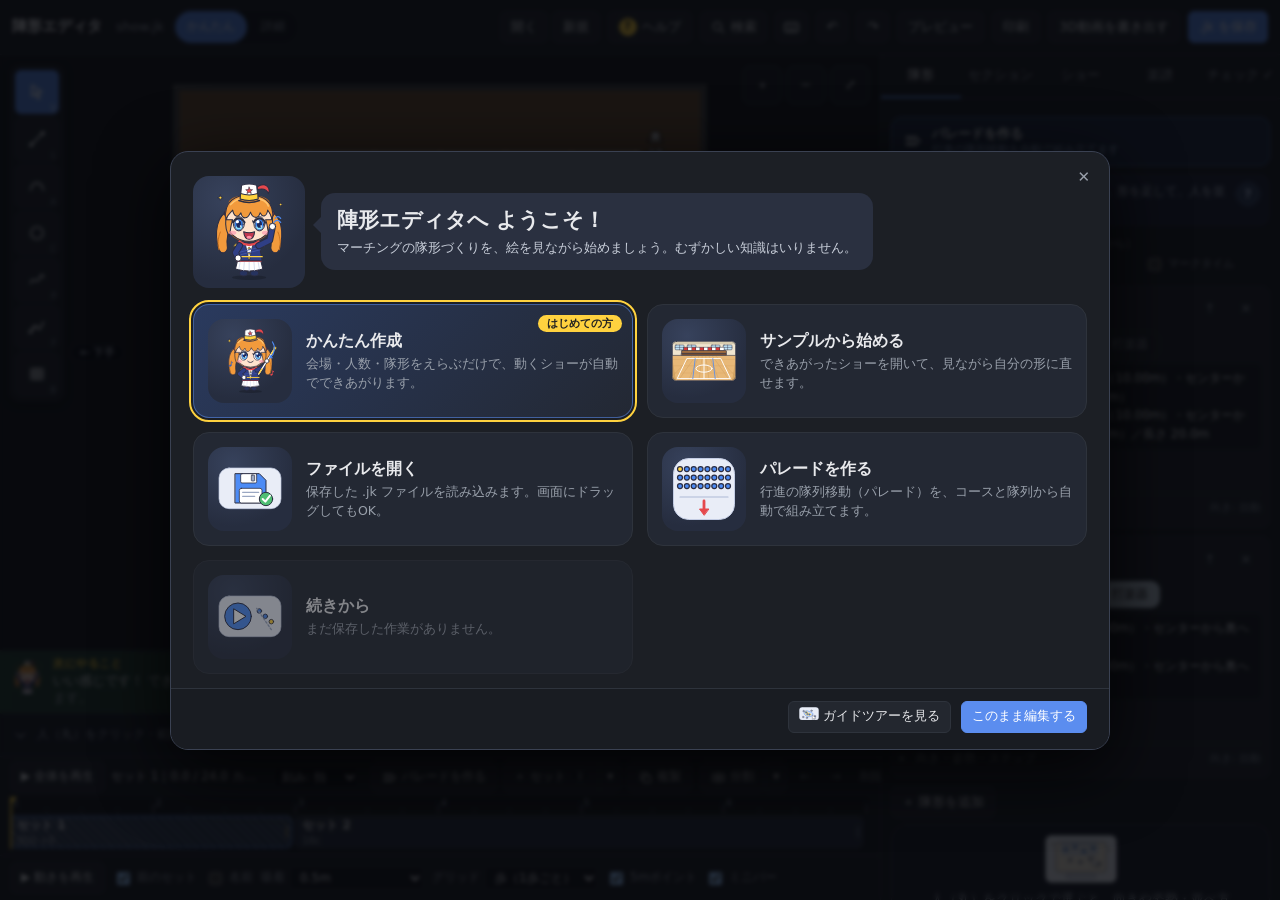
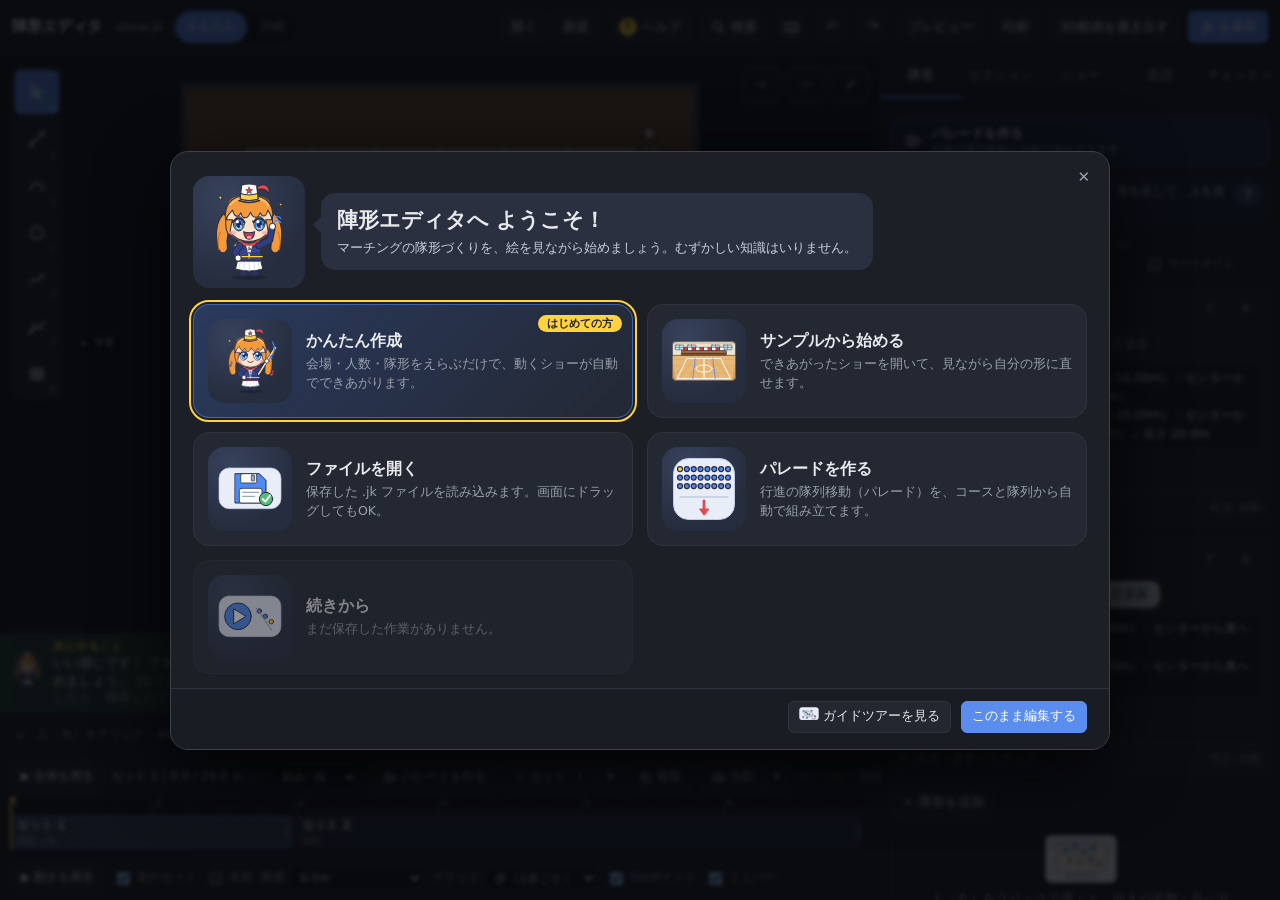
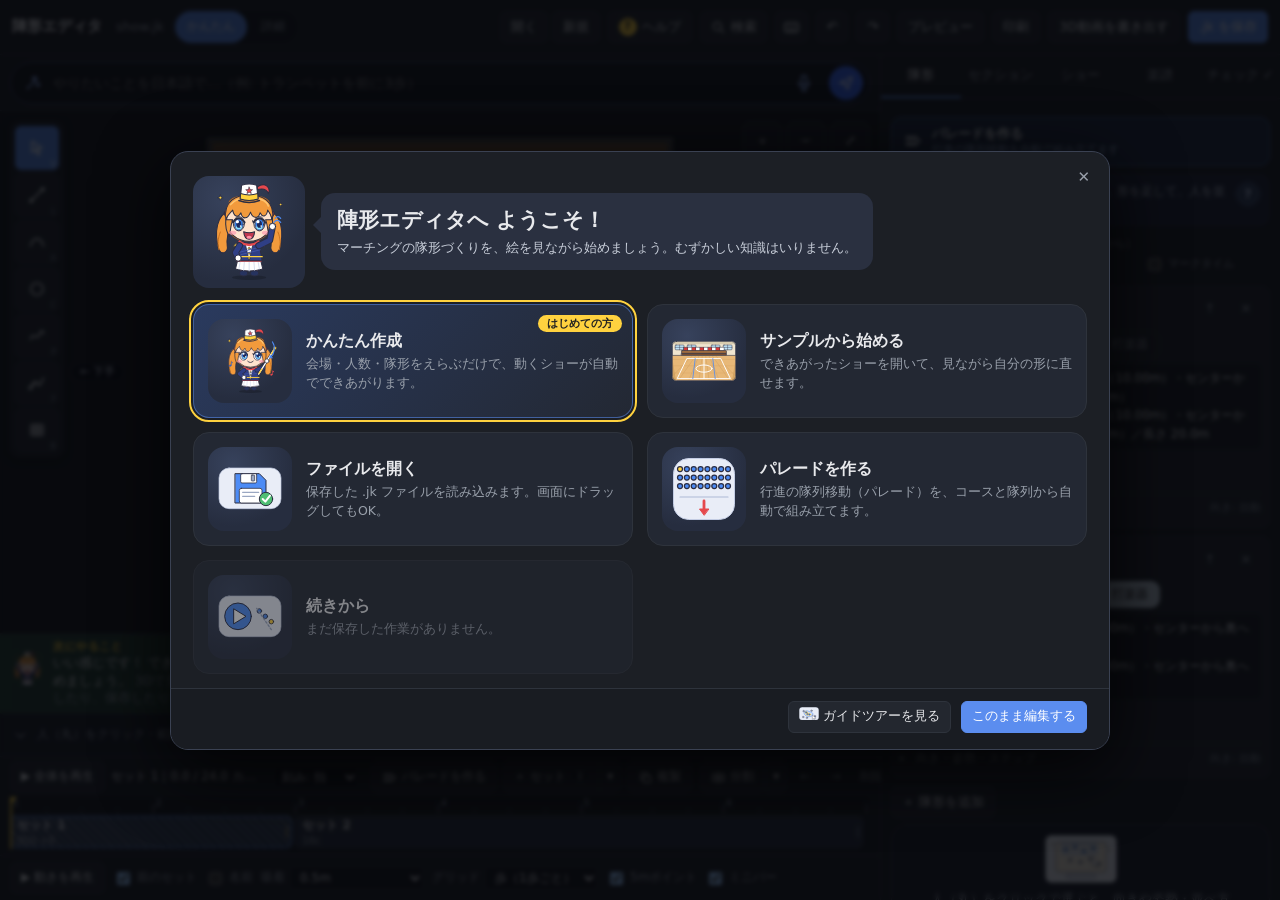
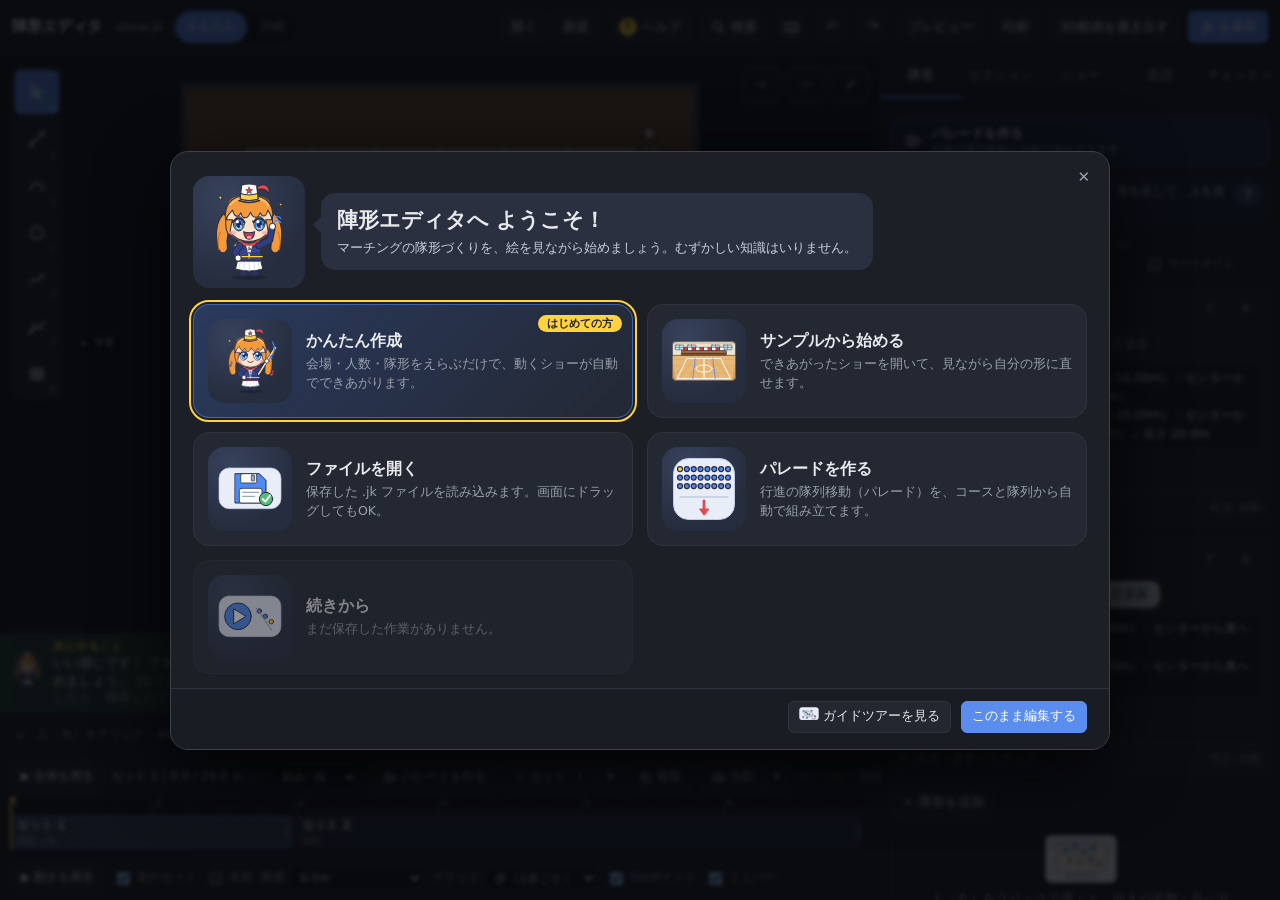
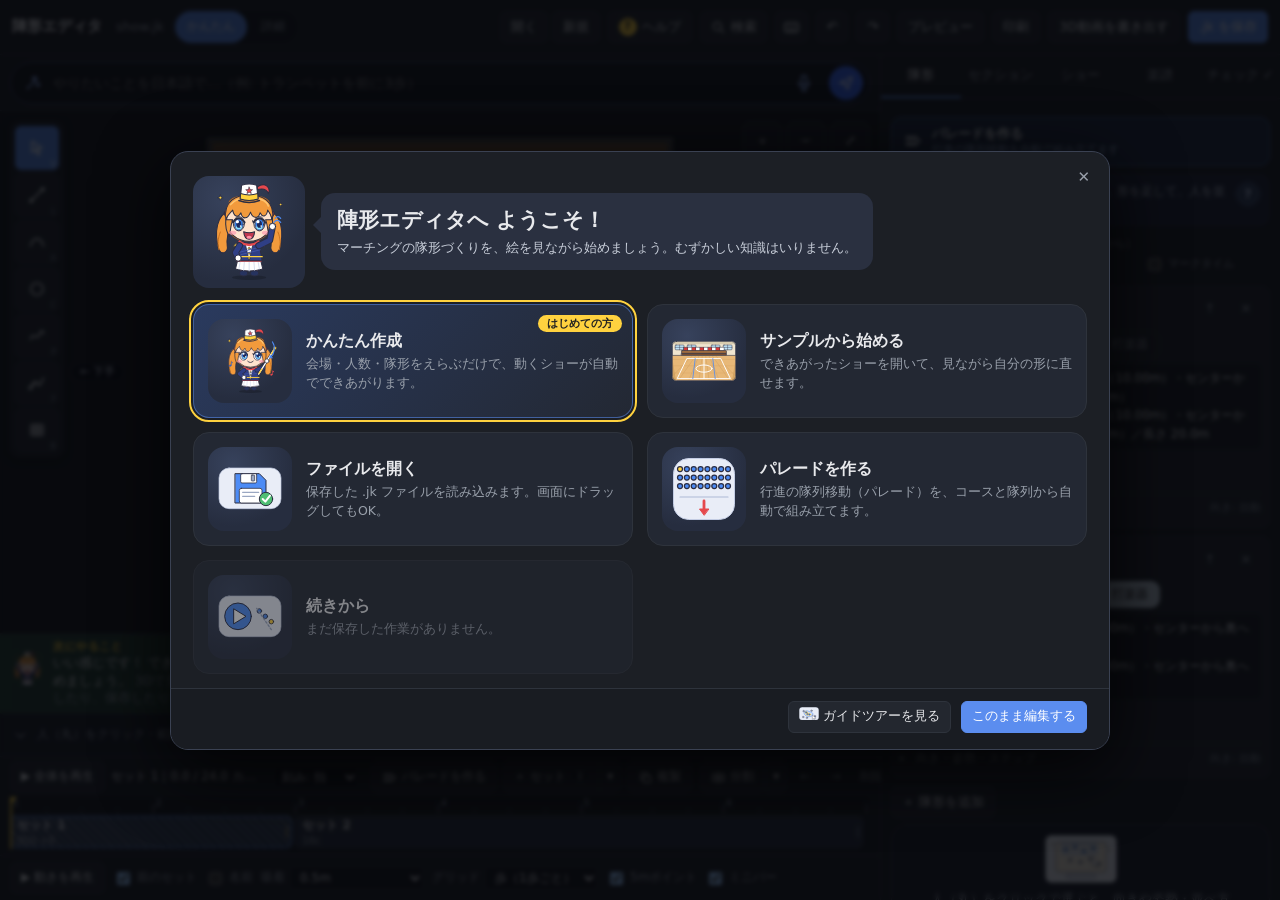
